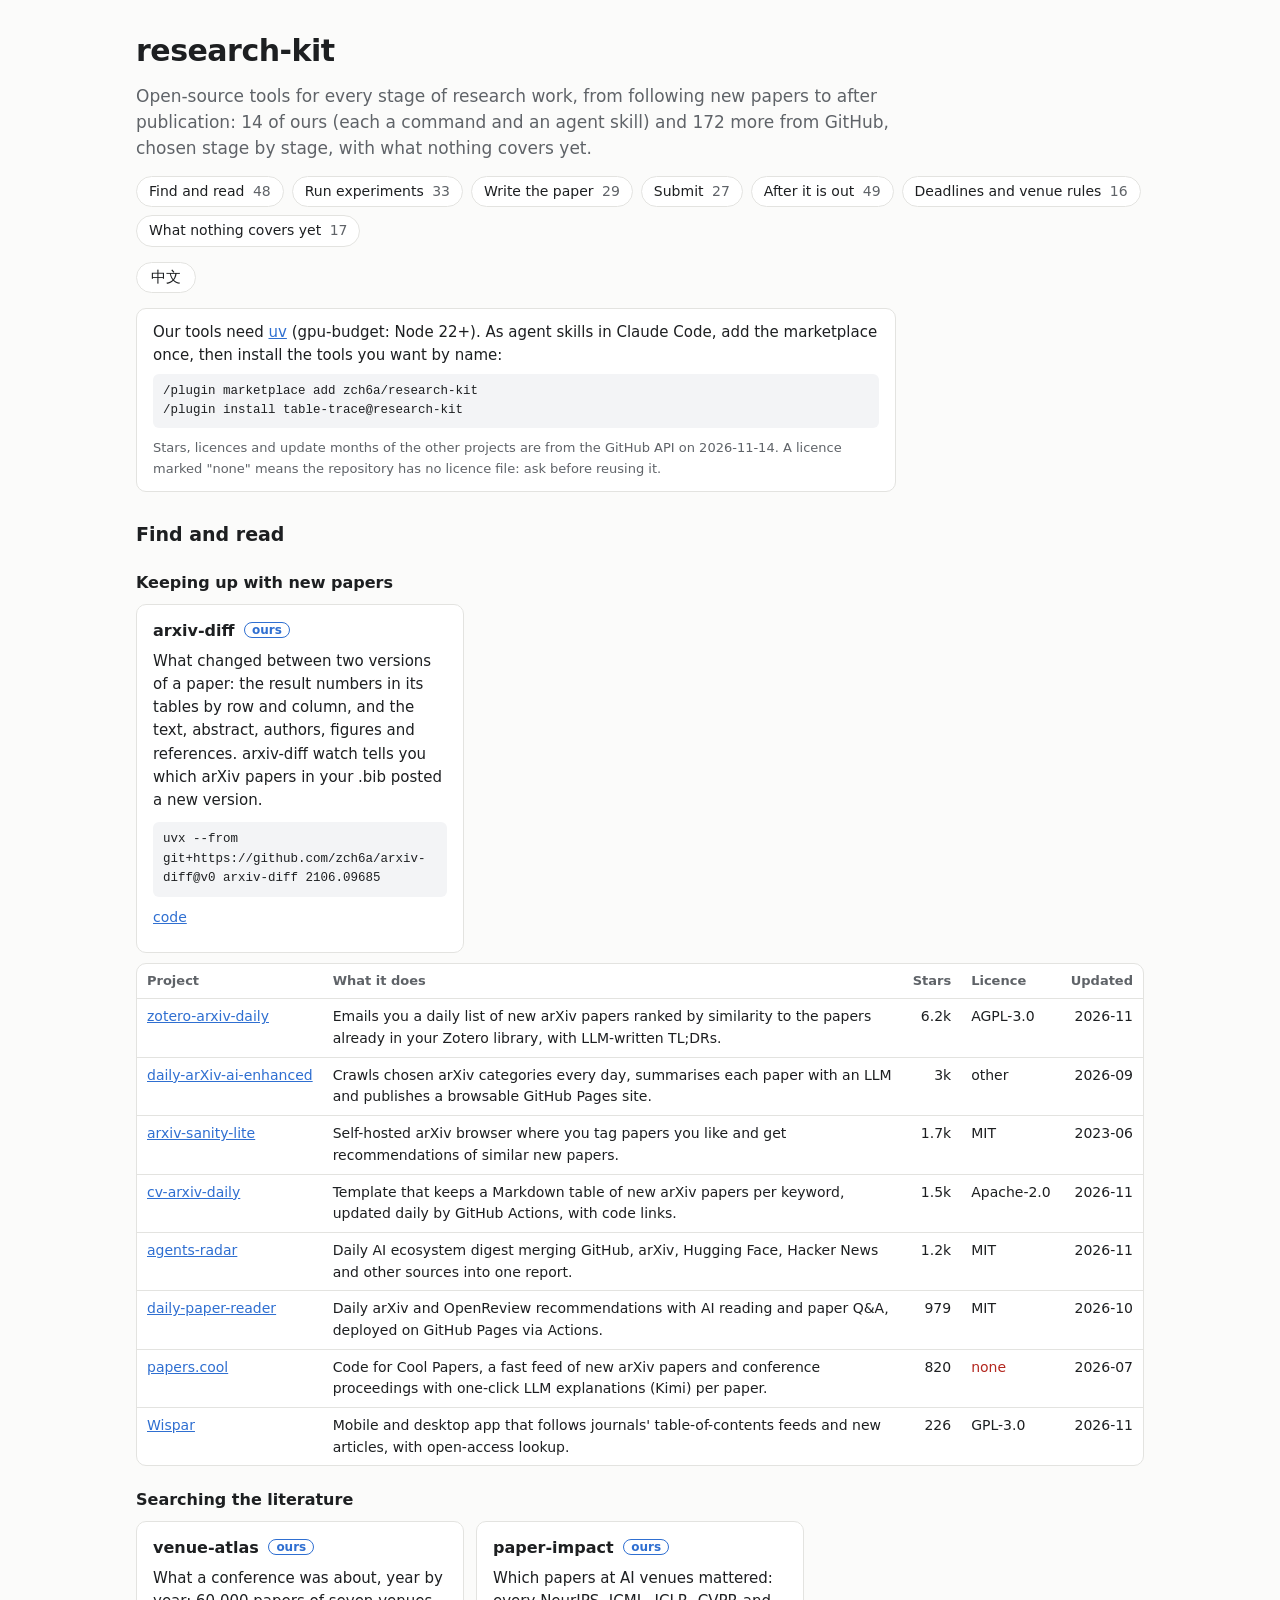
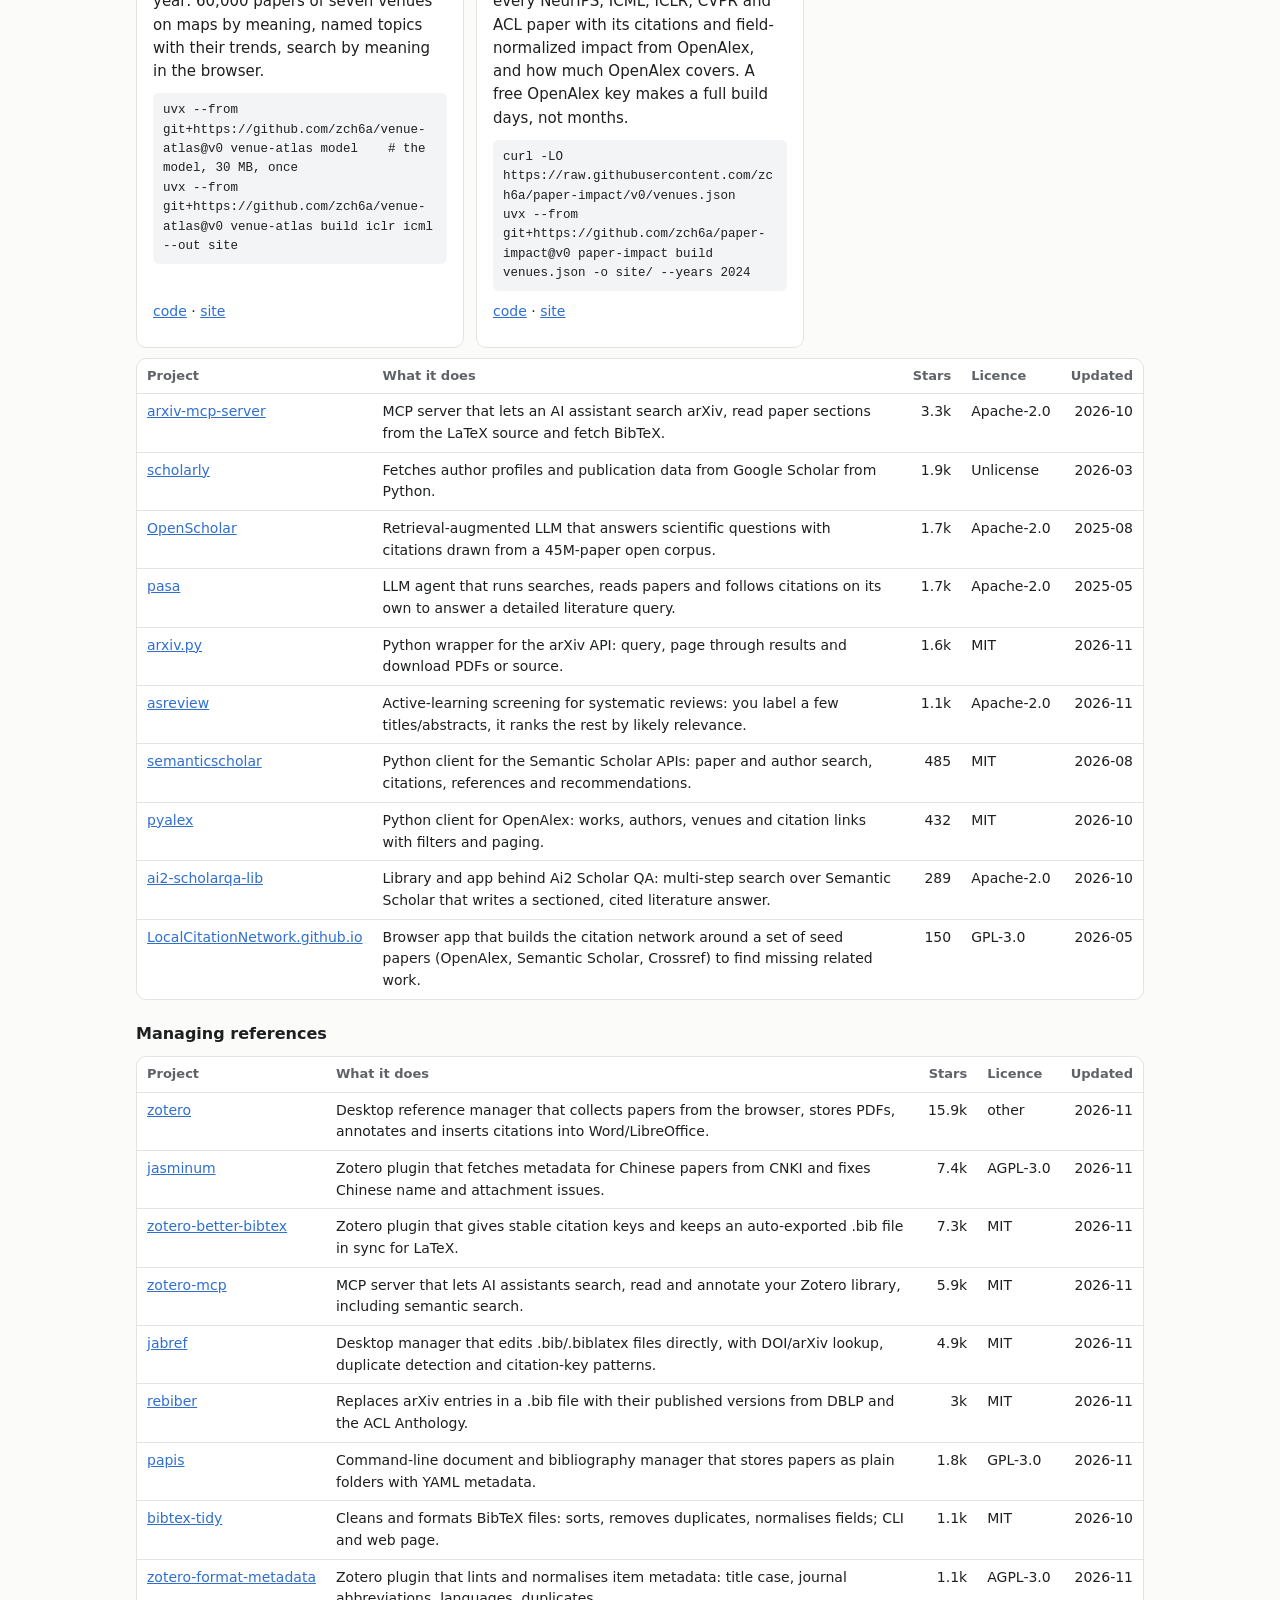
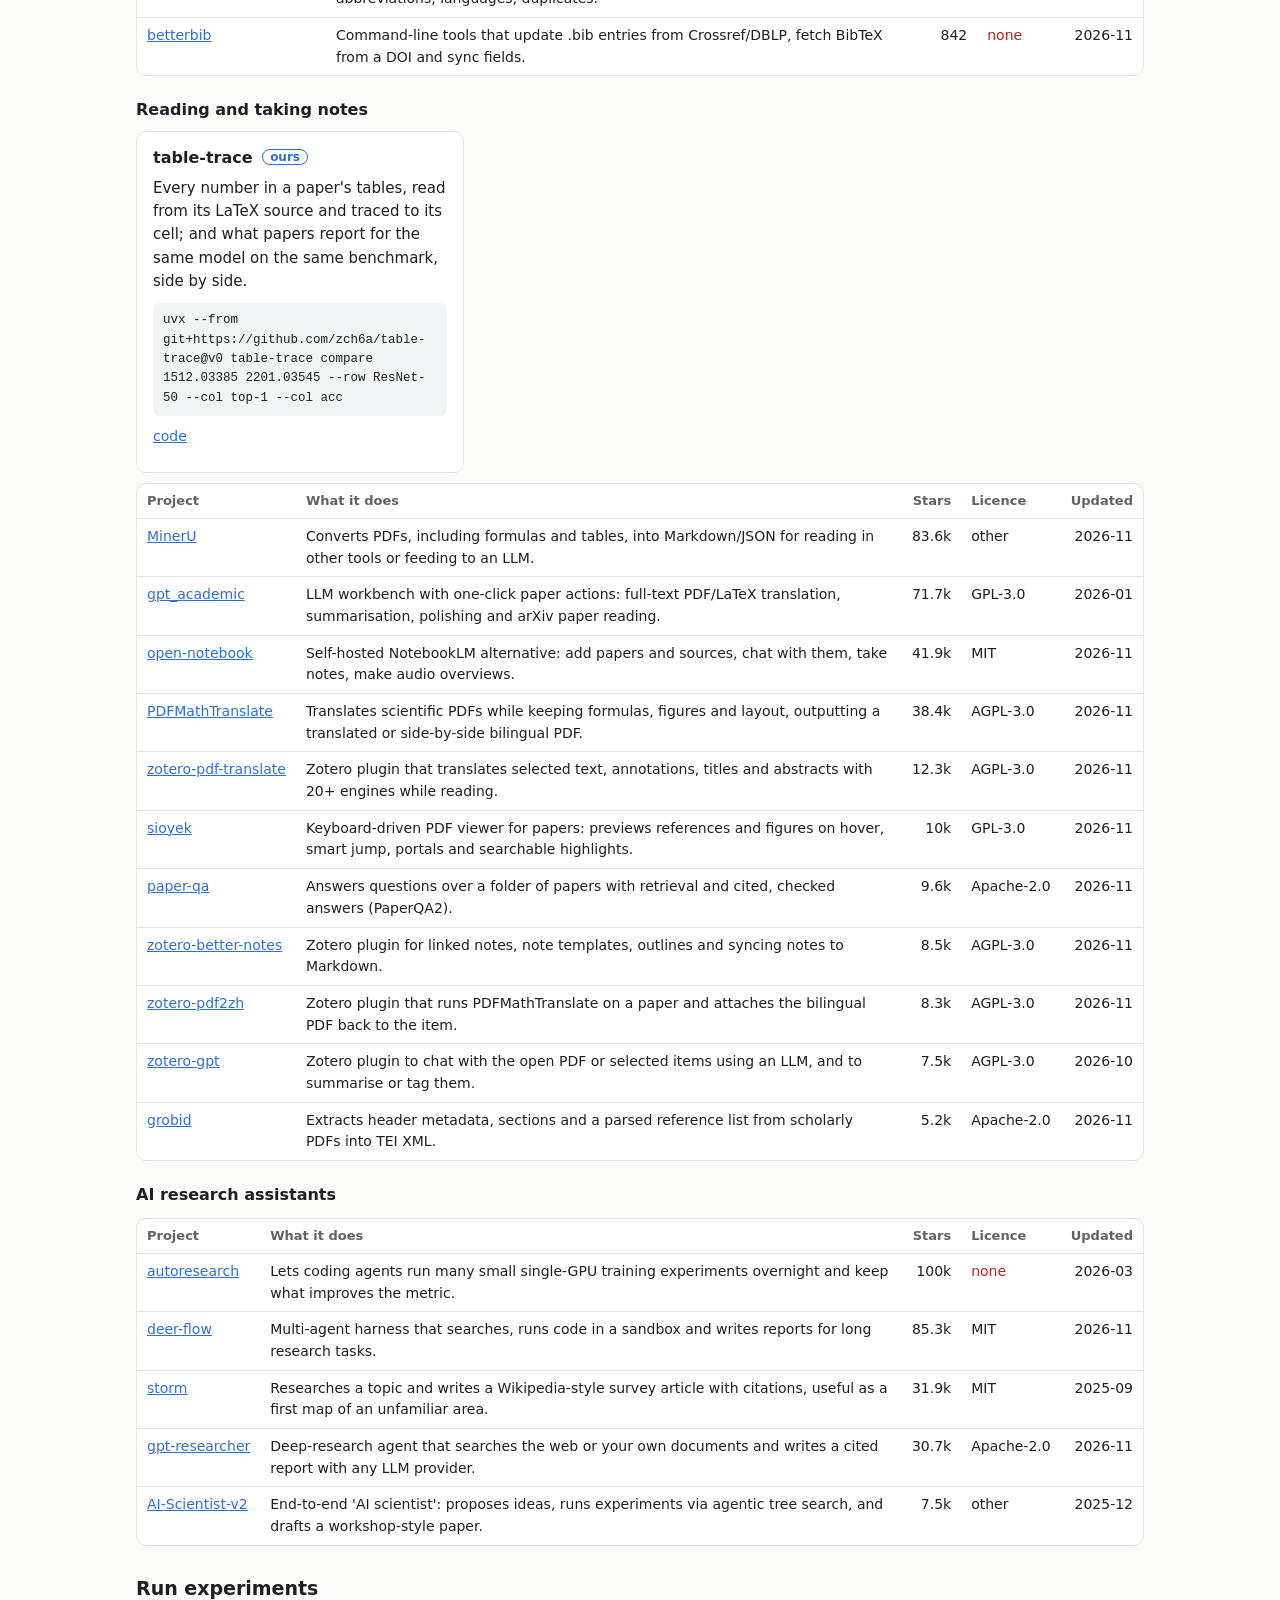
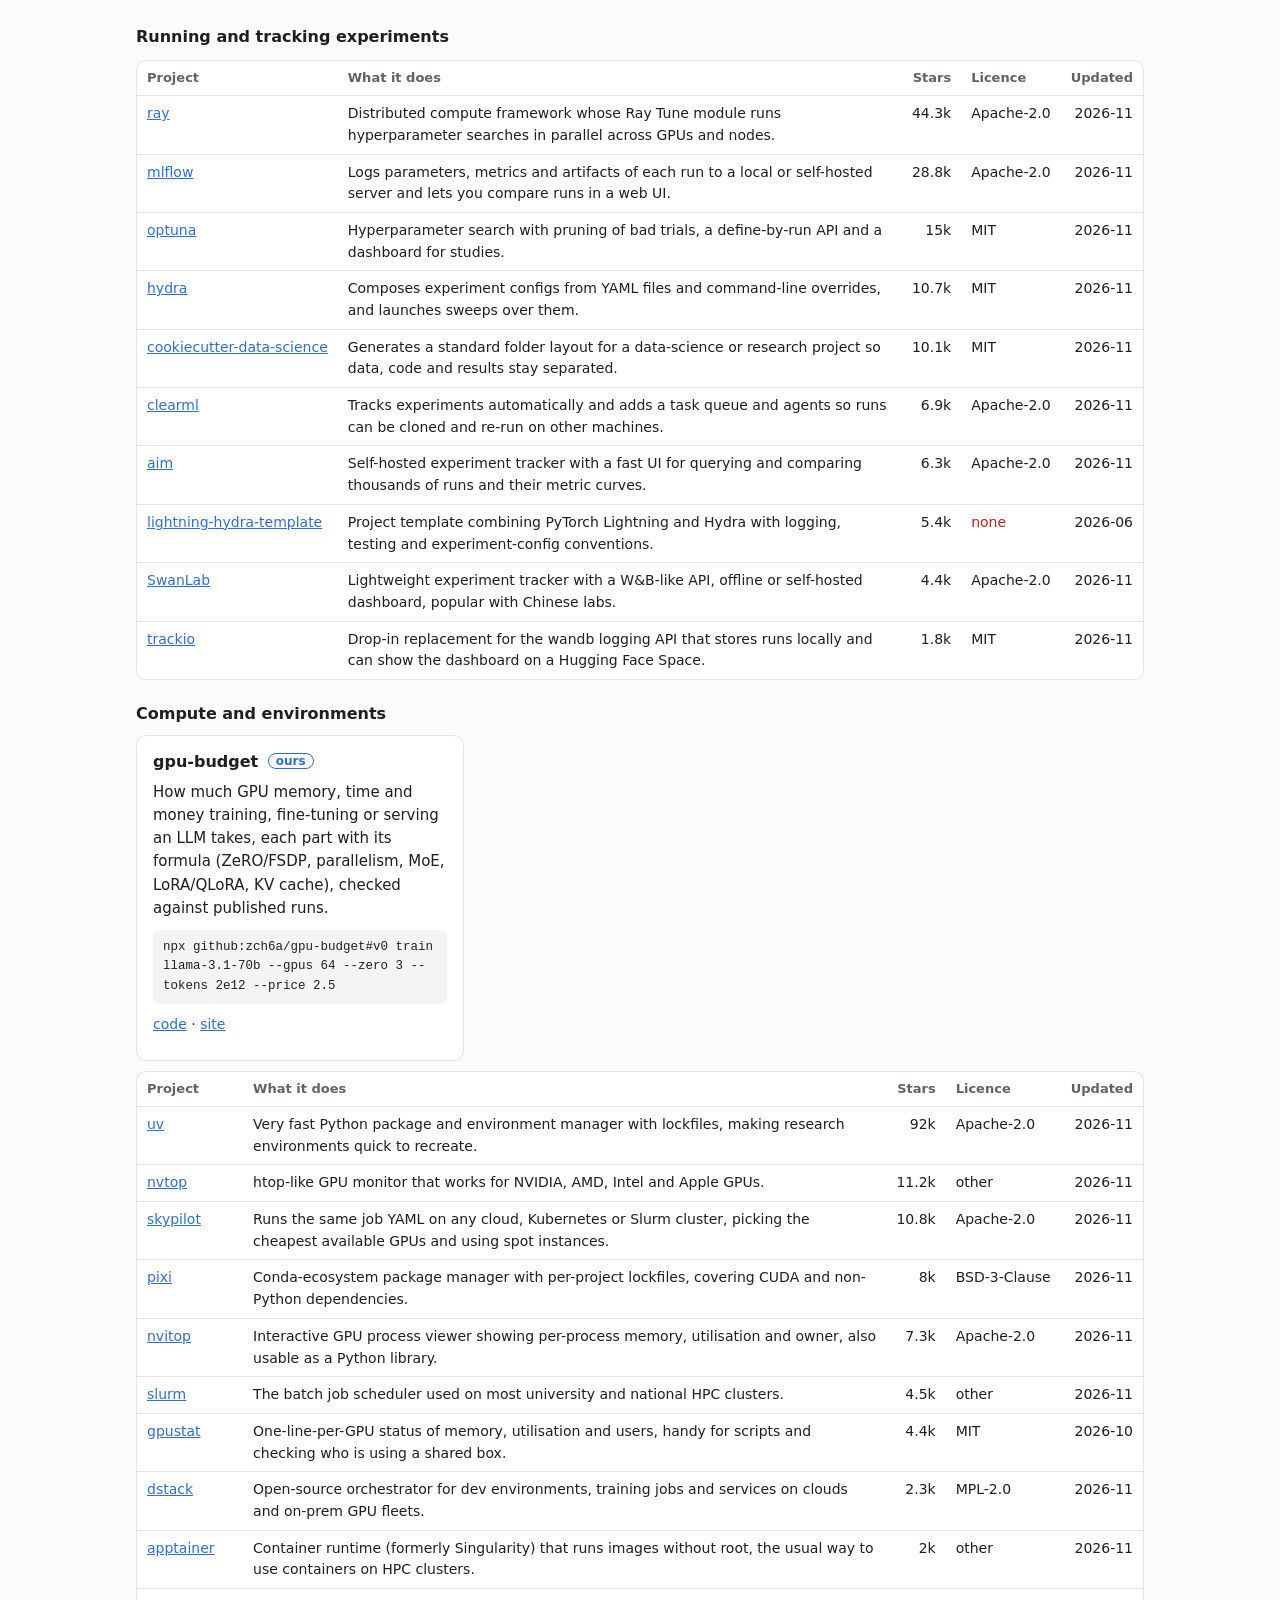
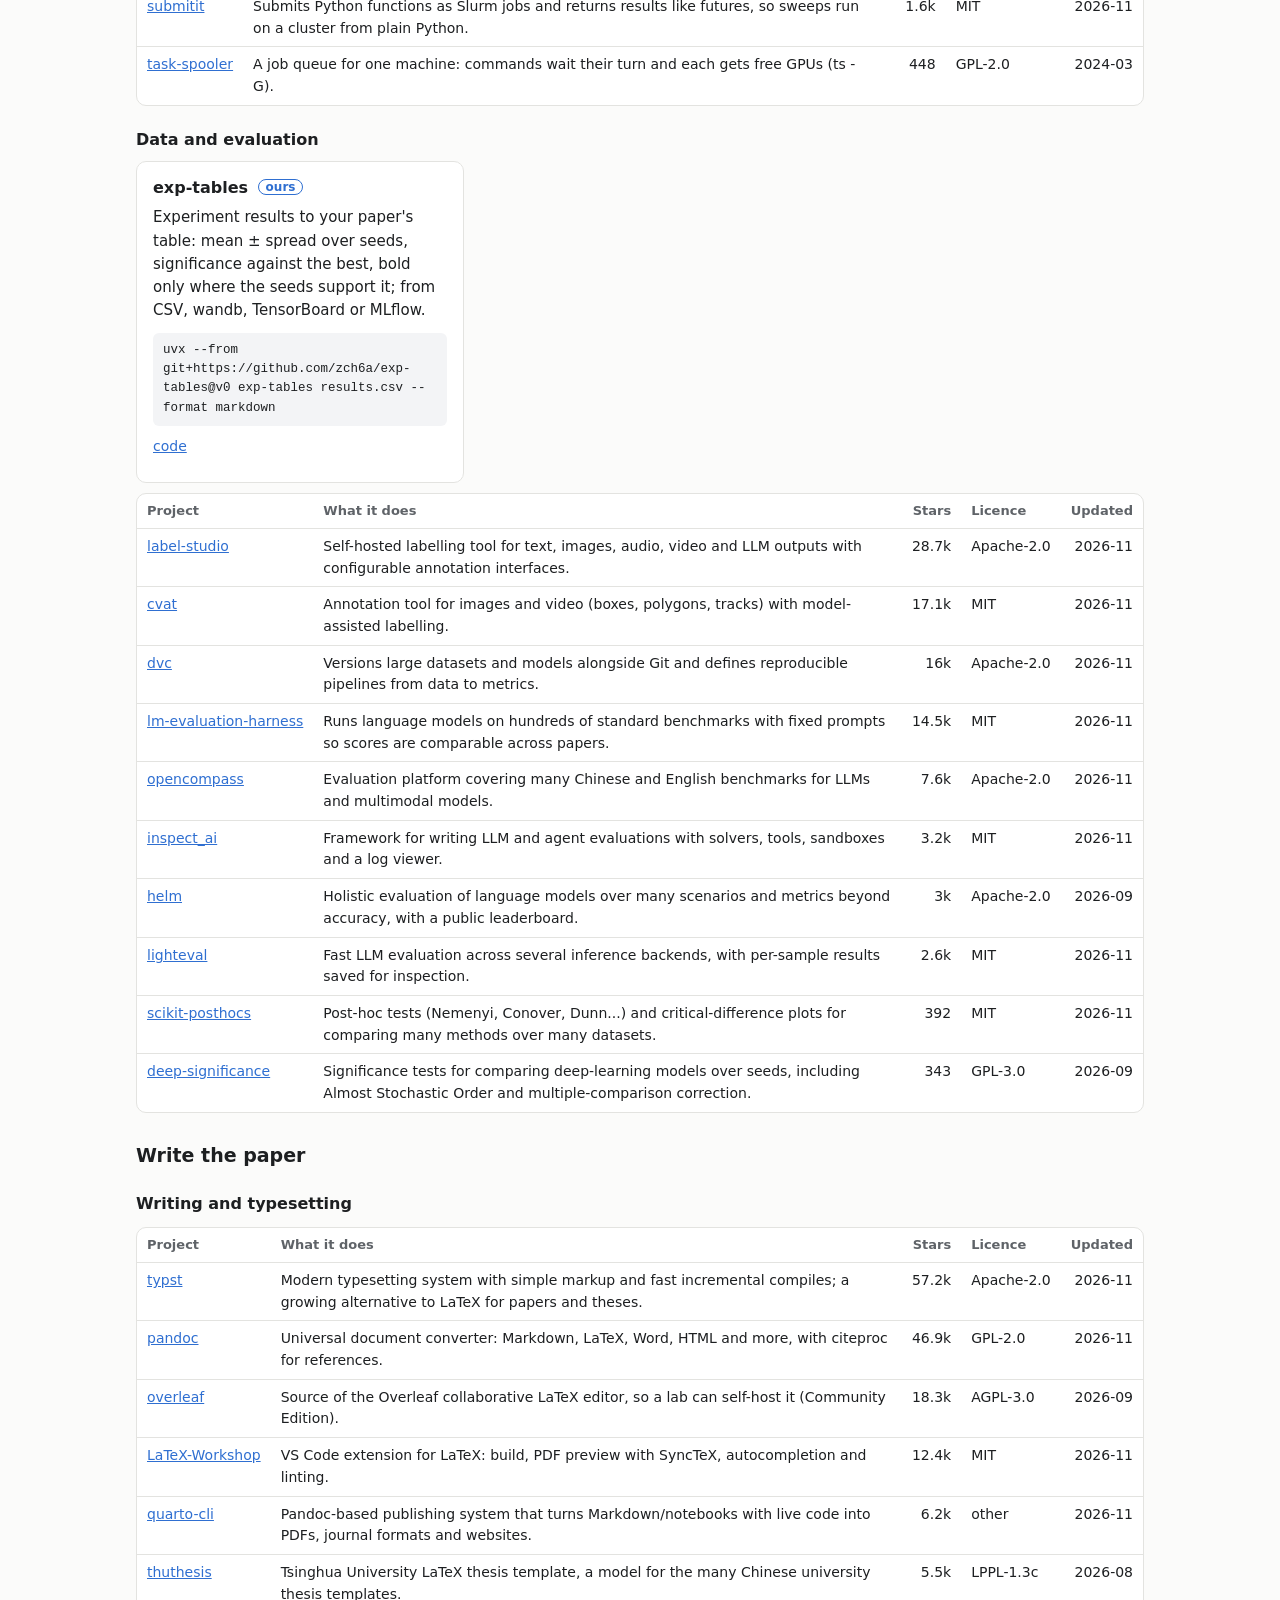
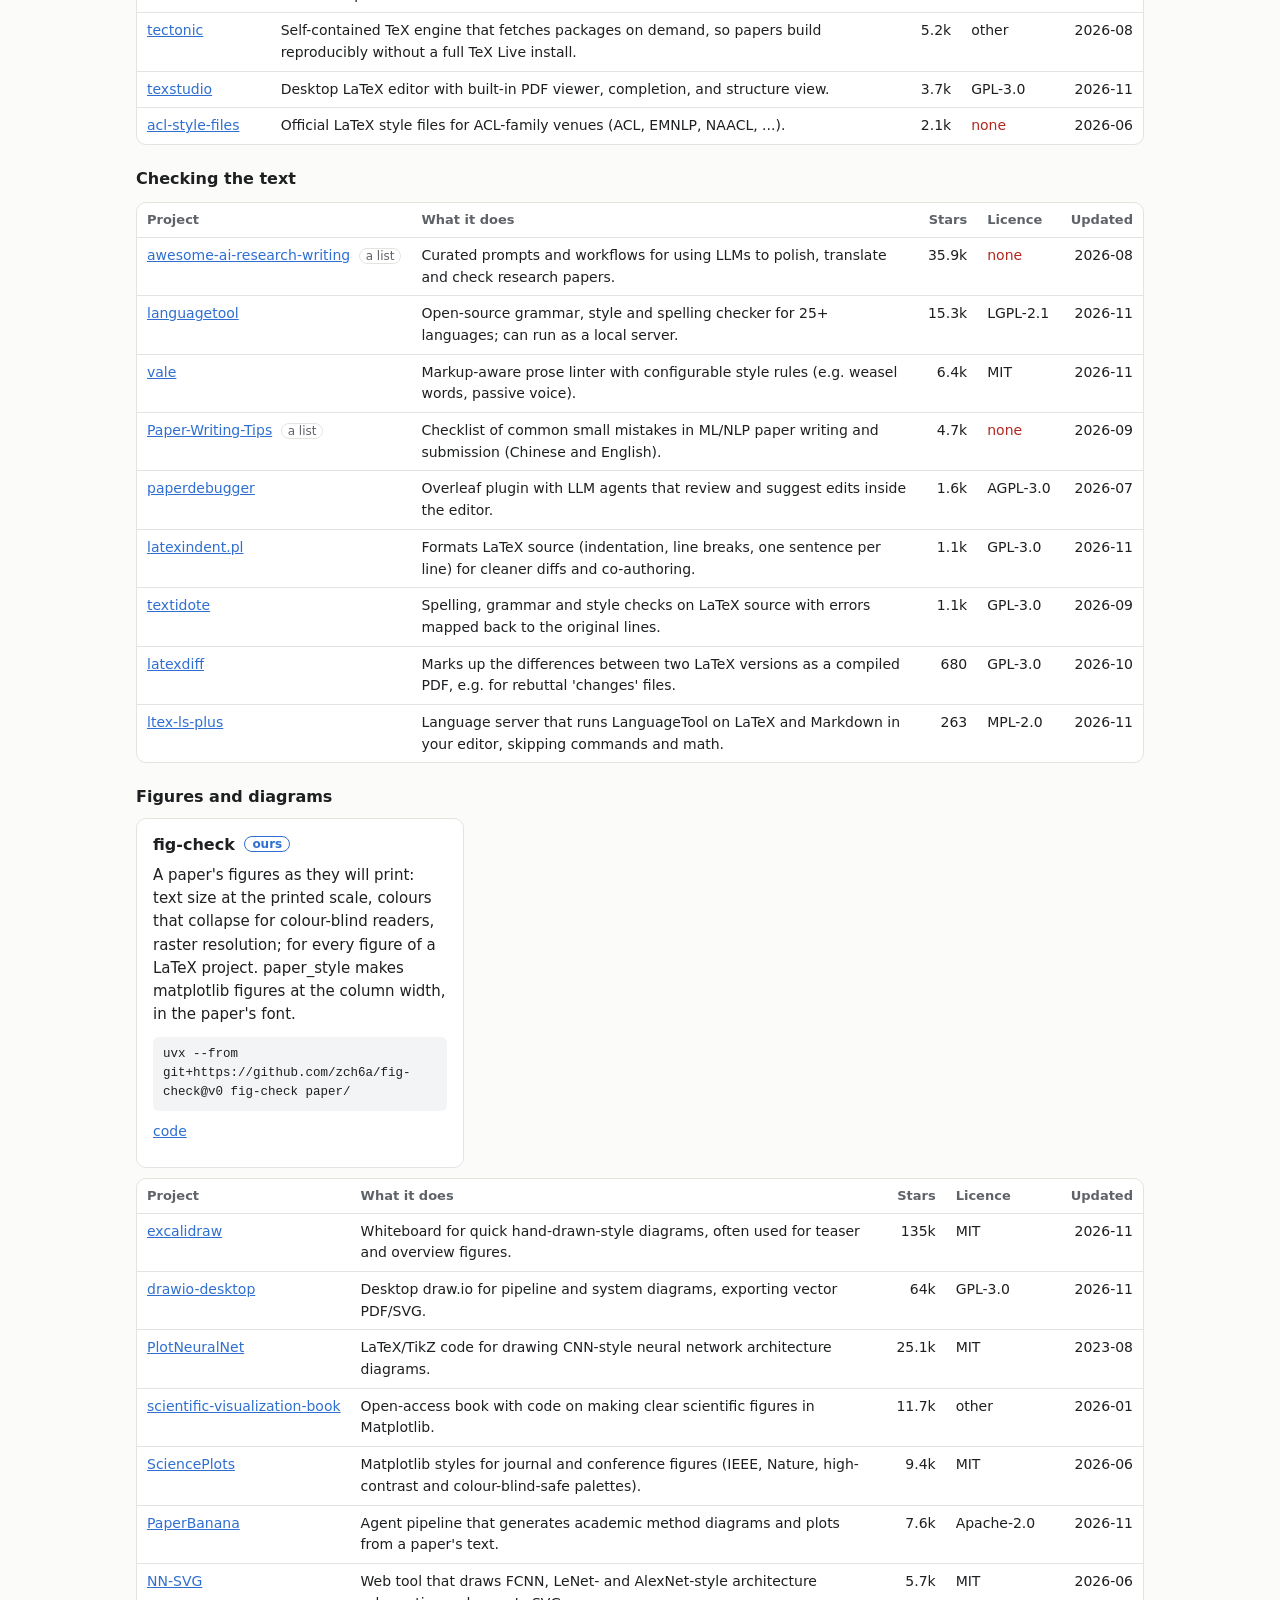
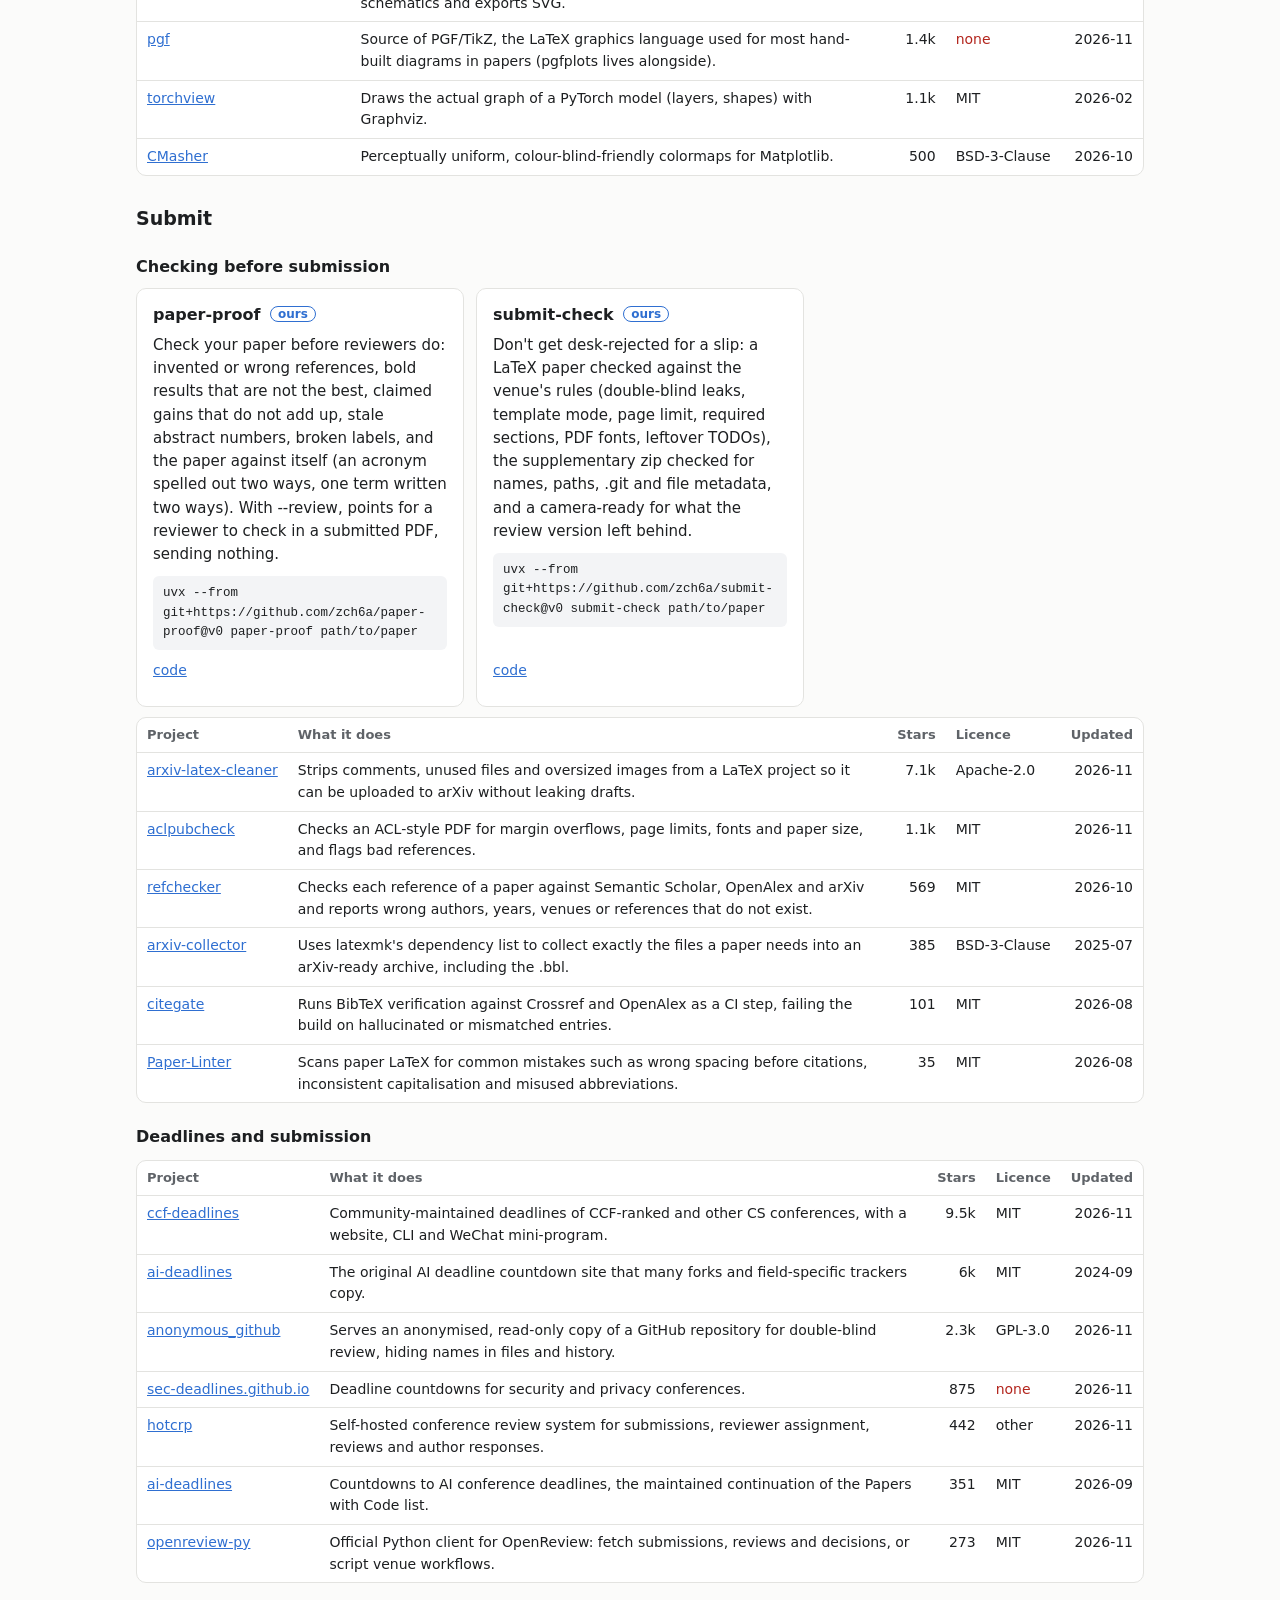
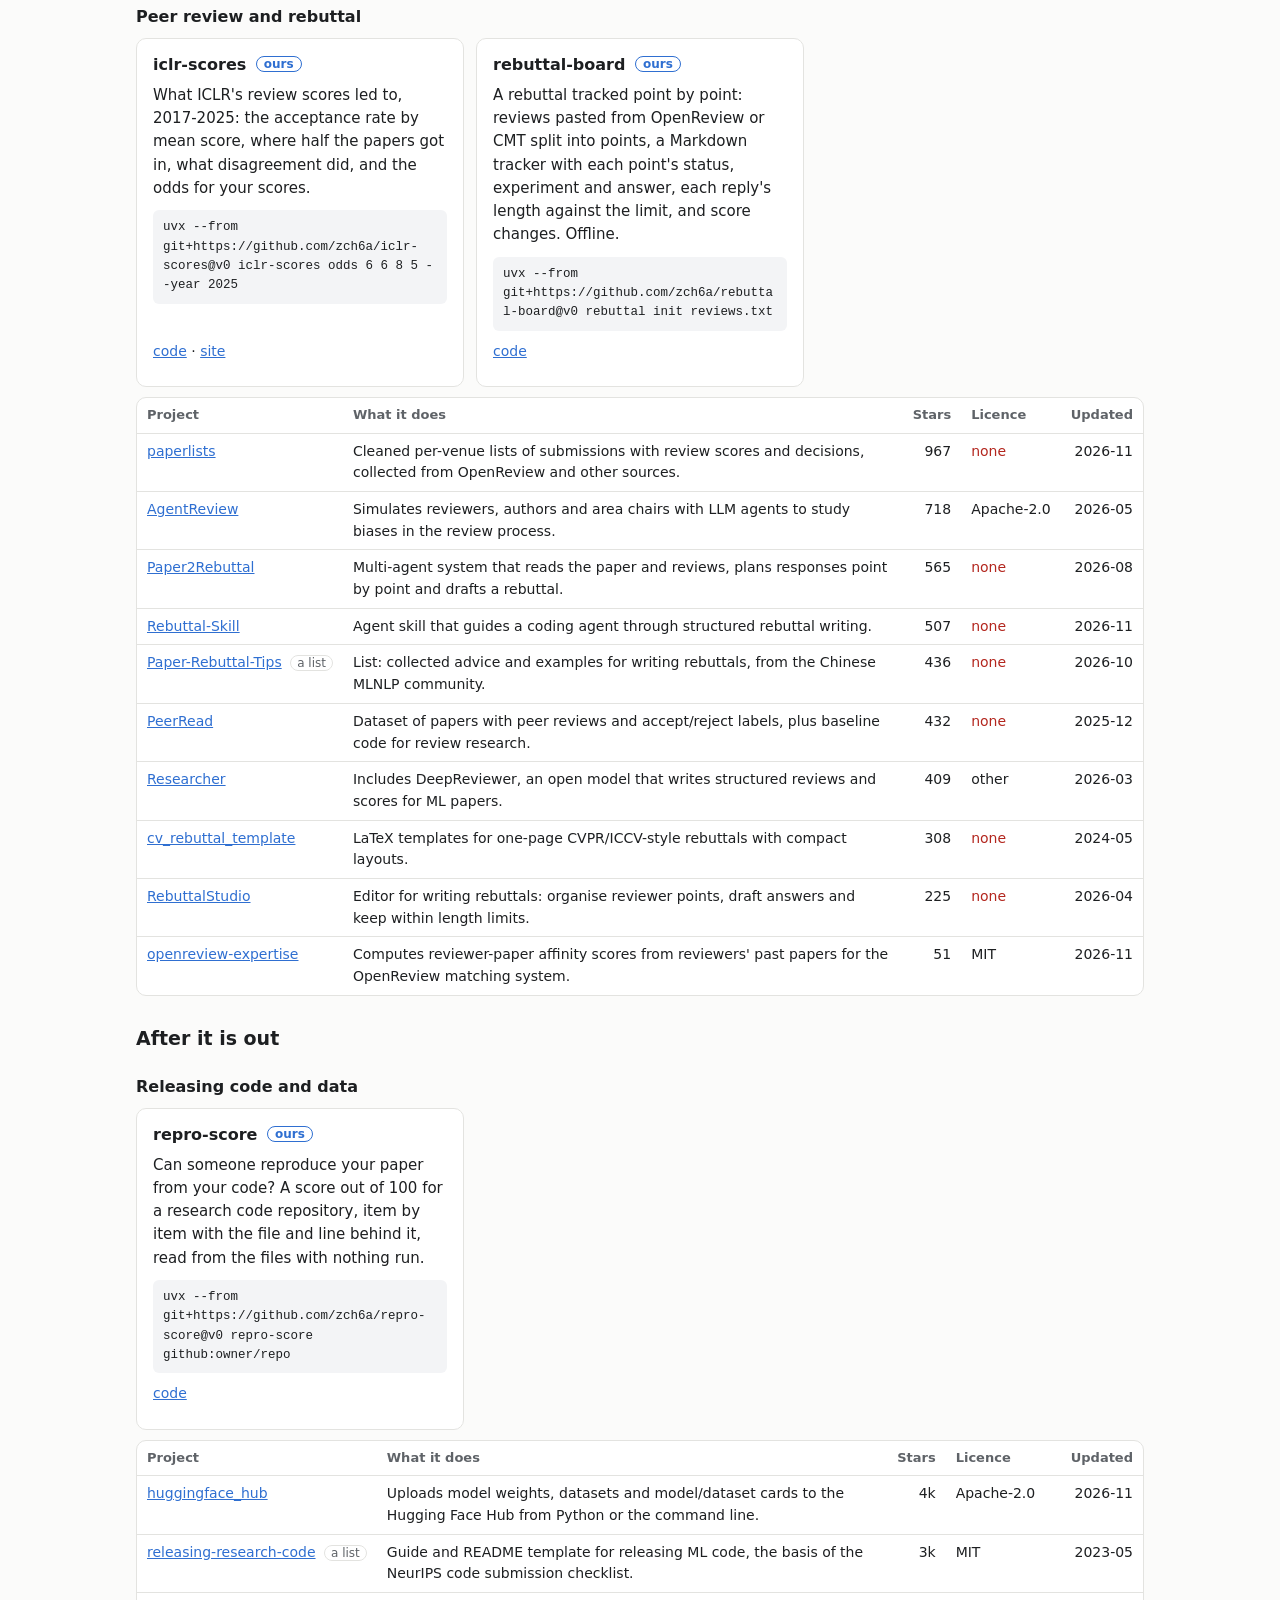
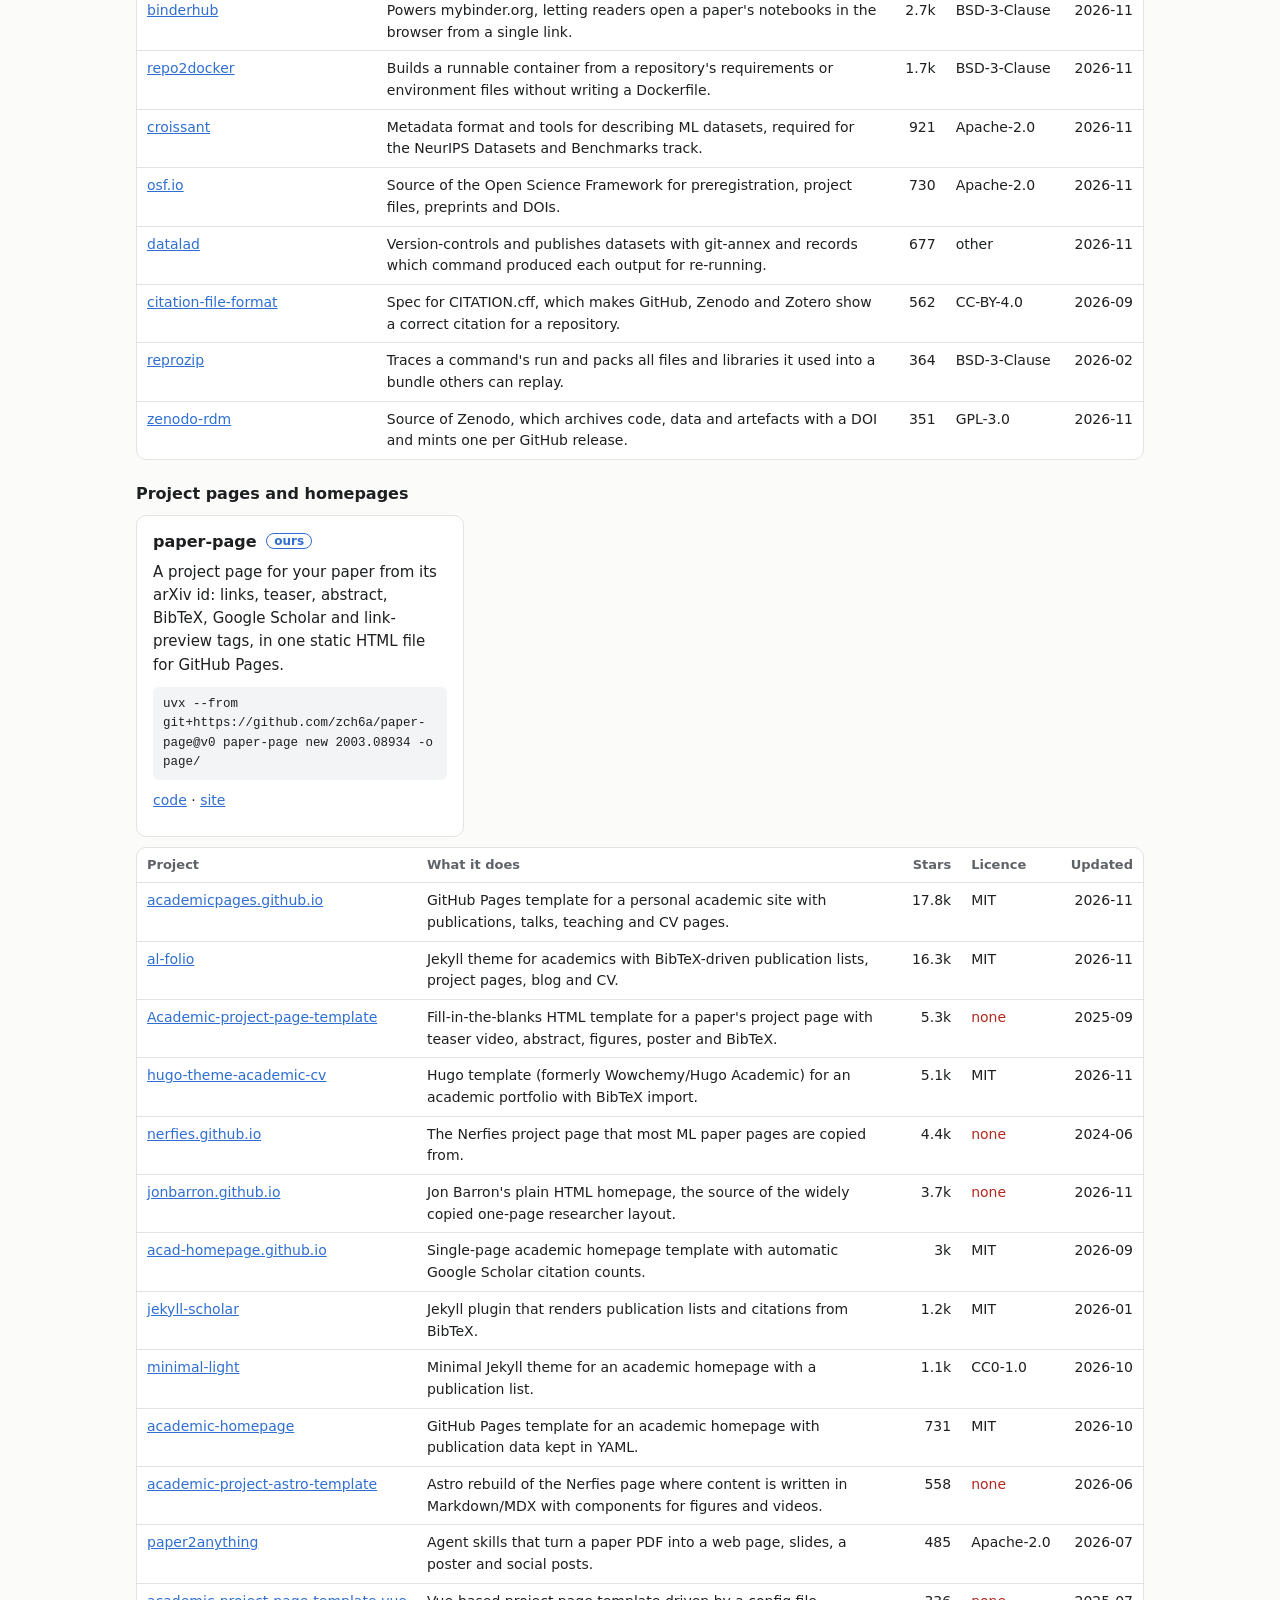
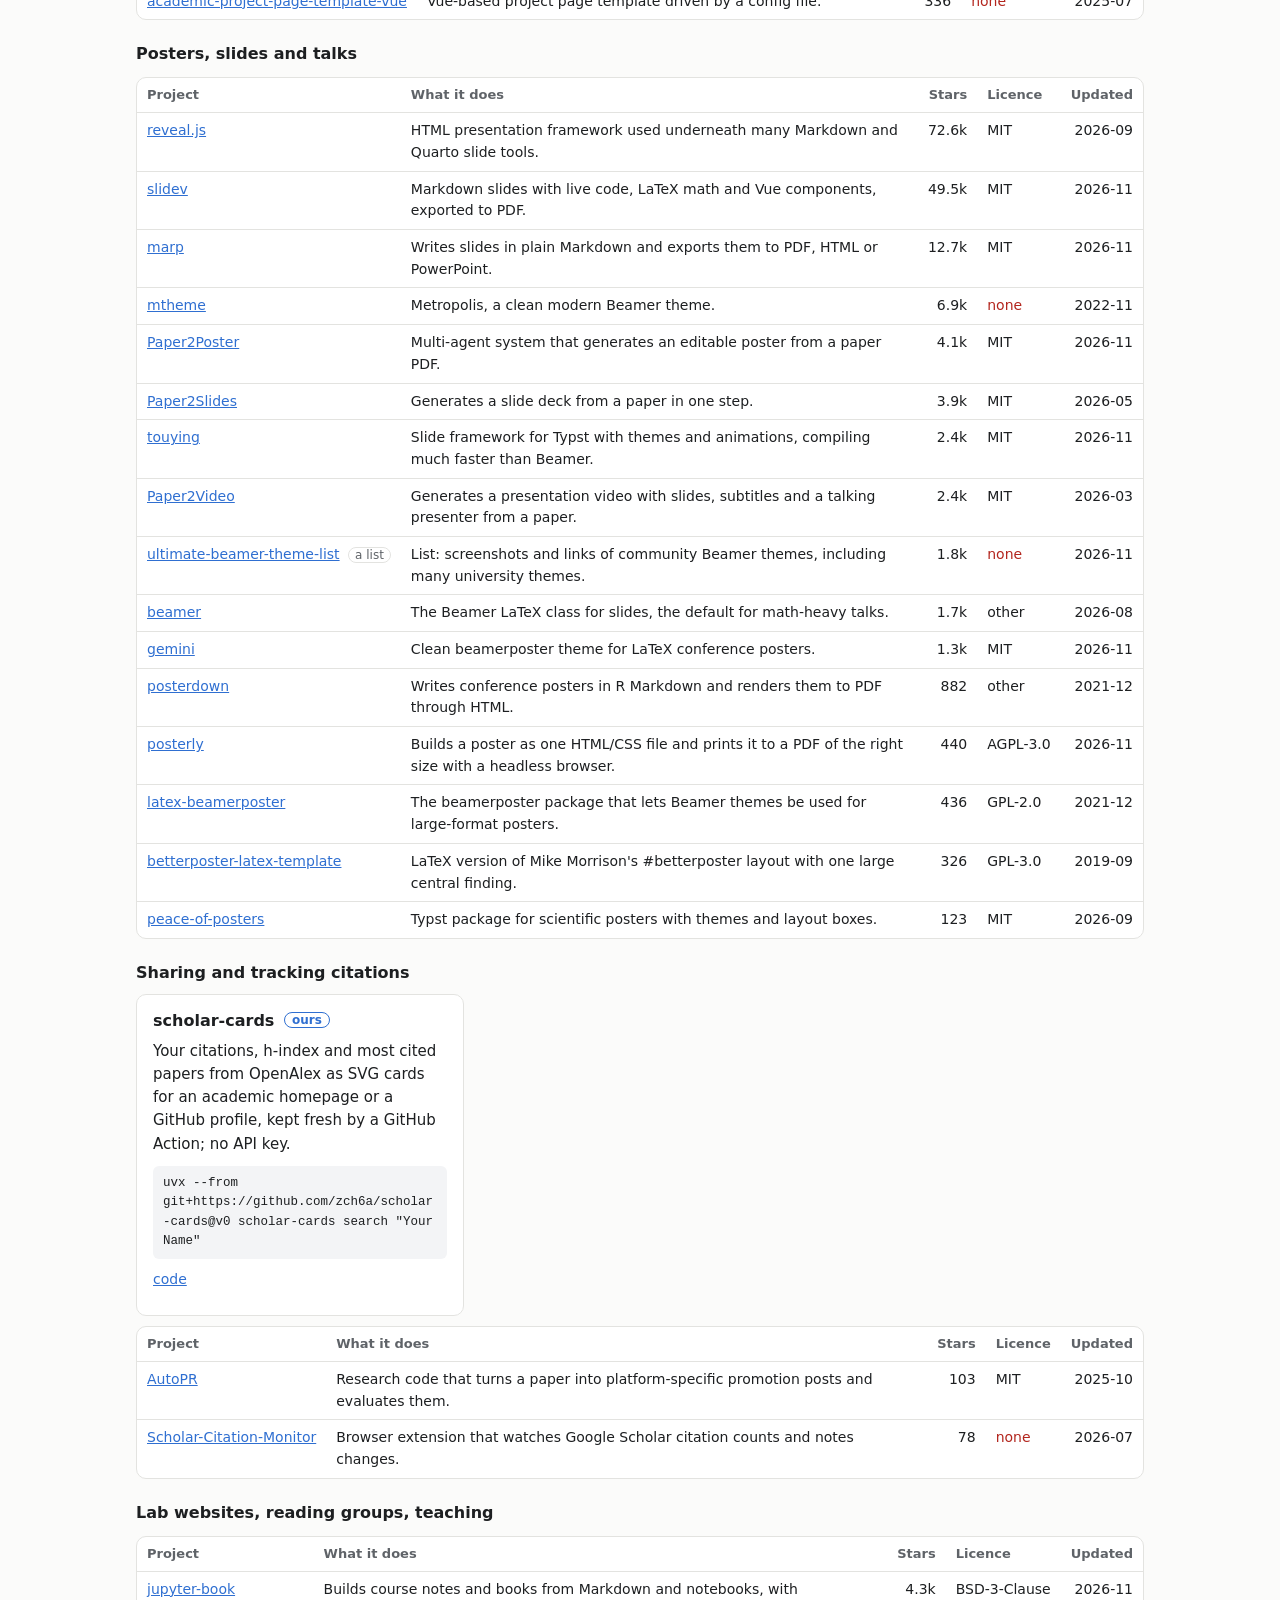
==== site/index.html @ 18c62a5e "Survey: task-spooler added; the GPU-sharing need says what task-spooler and dstack already do" ====
<!doctype html>
<html lang="en">
<head>
<meta charset="utf-8">
<meta name="viewport" content="width=device-width, initial-scale=1">
<meta http-equiv="Content-Security-Policy" content="default-src 'none'; style-src 'self'; script-src 'self'; img-src 'self' data:; base-uri 'none'; form-action 'none'">
<title>research-kit</title>
<meta name="description" content="Open-source tools for every stage of research work: 14 of ours and 172 more from GitHub, stage by stage, and what nothing covers yet.">
<link rel="stylesheet" href="style.css">
</head>
<body>
<header>
  <h1>research-kit</h1>
  <p class="lead" data-lang="en">Open-source tools for every stage of research work, from following new papers to after publication: 14 of ours (each a command and an agent skill) and 172 more from GitHub, chosen stage by stage, with what nothing covers yet.</p>
  <p class="lead" data-lang="zh" lang="zh-CN" hidden>科研每个阶段可用的开源工具，从跟踪新论文到论文发表之后：我们自己的 14 个（每个都是一条命令和一个智能体技能），以及按阶段挑选的 GitHub 上另外 172 个项目，还有目前没有工具覆盖的需求。</p>
  <nav aria-label="Stages" data-lang="en" class="stages"><a href="#en-read">Find and read <span>48<span class="sr"> projects</span></span></a><a href="#en-experiment">Run experiments <span>33<span class="sr"> projects</span></span></a><a href="#en-write">Write the paper <span>29<span class="sr"> projects</span></span></a><a href="#en-submit">Submit <span>27<span class="sr"> projects</span></span></a><a href="#en-after">After it is out <span>49<span class="sr"> projects</span></span></a><a href="#en-deadlines">Deadlines and venue rules <span>16</span></a><a href="#en-gaps">What nothing covers yet <span>17</span></a></nav>
  <nav aria-label="阶段" data-lang="zh" lang="zh-CN" class="stages" hidden><a href="#zh-read">找文献、读论文 <span>48<span class="sr"> 个项目</span></span></a><a href="#zh-experiment">做实验 <span>33<span class="sr"> 个项目</span></span></a><a href="#zh-write">写论文 <span>29<span class="sr"> 个项目</span></span></a><a href="#zh-submit">投稿 <span>27<span class="sr"> 个项目</span></span></a><a href="#zh-after">发表之后 <span>49<span class="sr"> 个项目</span></span></a><a href="#zh-deadlines">截稿日期与会议规则 <span>16</span></a><a href="#zh-gaps">还没有工具覆盖的需求 <span>17</span></a></nav>
  <p><button type="button" id="lang" lang="zh-CN" hidden>中文</button></p>
  <div class="install">
    <p data-lang="en">Our tools need <a href="https://docs.astral.sh/uv/">uv</a> (gpu-budget: Node 22+). As agent skills in Claude Code, add the marketplace once, then install the tools you want by name:</p>
    <p data-lang="zh" lang="zh-CN" hidden>我们的工具需要先装 <a href="https://docs.astral.sh/uv/">uv</a>（gpu-budget 需要 Node 22+）。作为 Claude Code 的技能使用时，先添加一次插件市场，再按名字安装需要的工具：</p>
    <pre><code>/plugin marketplace add zch6a/research-kit
/plugin install table-trace@research-kit</code></pre>
    <p class="note" data-lang="en">Stars, licences and update months of the other projects are from the GitHub API on 2026-11-14. A licence marked "none" means the repository has no licence file: ask before reusing it.</p>
    <p class="note" data-lang="zh" lang="zh-CN" hidden>其他项目的星数、许可证和更新月份取自 GitHub API（2026-11-14）。许可证为“无”表示仓库没有许可证文件，复用前请先询问作者。</p>
  </div>
</header>
<main>
<div data-lang="en"><section id="en-read"><h2>Find and read</h2><h3 id="en-read-follow">Keeping up with new papers</h3><div class="grid"><article><h4>arxiv-diff <span class="ours">ours</span></h4><p>What changed between two versions of a paper: the result numbers in its tables by row and column, and the text, abstract, authors, figures and references. arxiv-diff watch tells you which arXiv papers in your .bib posted a new version.</p><pre><code>uvx --from git+https://github.com/zch6a/arxiv-diff@v0 arxiv-diff 2106.09685</code></pre><p class="links"><a href="https://github.com/zch6a/arxiv-diff">code</a></p></article></div><div class="table"><table><thead><tr><th>Project</th><th>What it does</th><th class="num">Stars</th><th>Licence</th><th class="num">Updated</th></tr></thead><tbody><tr><td><a href="https://github.com/TideDra/zotero-arxiv-daily">zotero-arxiv-daily</a></td><td>Emails you a daily list of new arXiv papers ranked by similarity to the papers already in your Zotero library, with LLM-written TL;DRs.</td><td class="num">6.2k</td><td>AGPL-3.0</td><td class="num">2026-11</td></tr><tr><td><a href="https://github.com/dw-dengwei/daily-arXiv-ai-enhanced">daily-arXiv-ai-enhanced</a></td><td>Crawls chosen arXiv categories every day, summarises each paper with an LLM and publishes a browsable GitHub Pages site.</td><td class="num">3k</td><td>other</td><td class="num">2026-09</td></tr><tr><td><a href="https://github.com/karpathy/arxiv-sanity-lite">arxiv-sanity-lite</a></td><td>Self-hosted arXiv browser where you tag papers you like and get recommendations of similar new papers.</td><td class="num">1.7k</td><td>MIT</td><td class="num">2023-06</td></tr><tr><td><a href="https://github.com/Vincentqyw/cv-arxiv-daily">cv-arxiv-daily</a></td><td>Template that keeps a Markdown table of new arXiv papers per keyword, updated daily by GitHub Actions, with code links.</td><td class="num">1.5k</td><td>Apache-2.0</td><td class="num">2026-11</td></tr><tr><td><a href="https://github.com/duanyytop/agents-radar">agents-radar</a></td><td>Daily AI ecosystem digest merging GitHub, arXiv, Hugging Face, Hacker News and other sources into one report.</td><td class="num">1.2k</td><td>MIT</td><td class="num">2026-11</td></tr><tr><td><a href="https://github.com/ziwenhahaha/daily-paper-reader">daily-paper-reader</a></td><td>Daily arXiv and OpenReview recommendations with AI reading and paper Q&amp;A, deployed on GitHub Pages via Actions.</td><td class="num">979</td><td>MIT</td><td class="num">2026-10</td></tr><tr><td><a href="https://github.com/bojone/papers.cool">papers.cool</a></td><td>Code for Cool Papers, a fast feed of new arXiv papers and conference proceedings with one-click LLM explanations (Kimi) per paper.</td><td class="num">820</td><td><span class="warn">none</span></td><td class="num">2026-07</td></tr><tr><td><a href="https://github.com/Scriptbash/Wispar">Wispar</a></td><td>Mobile and desktop app that follows journals&#x27; table-of-contents feeds and new articles, with open-access lookup.</td><td class="num">226</td><td>GPL-3.0</td><td class="num">2026-11</td></tr></tbody></table></div><h3 id="en-read-search">Searching the literature</h3><div class="grid"><article><h4>venue-atlas <span class="ours">ours</span></h4><p>What a conference was about, year by year: 60,000 papers of seven venues on maps by meaning, named topics with their trends, search by meaning in the browser.</p><pre><code>uvx --from git+https://github.com/zch6a/venue-atlas@v0 venue-atlas model    # the model, 30 MB, once
uvx --from git+https://github.com/zch6a/venue-atlas@v0 venue-atlas build iclr icml --out site</code></pre><p class="links"><a href="https://github.com/zch6a/venue-atlas">code</a> · <a href="https://zch6a.github.io/venue-atlas/">site</a></p></article><article><h4>paper-impact <span class="ours">ours</span></h4><p>Which papers at AI venues mattered: every NeurIPS, ICML, ICLR, CVPR and ACL paper with its citations and field-normalized impact from OpenAlex, and how much OpenAlex covers. A free OpenAlex key makes a full build days, not months.</p><pre><code>curl -LO https://raw.githubusercontent.com/zch6a/paper-impact/v0/venues.json
uvx --from git+https://github.com/zch6a/paper-impact@v0 paper-impact build venues.json -o site/ --years 2024</code></pre><p class="links"><a href="https://github.com/zch6a/paper-impact">code</a> · <a href="https://zch6a.github.io/paper-impact/">site</a></p></article></div><div class="table"><table><thead><tr><th>Project</th><th>What it does</th><th class="num">Stars</th><th>Licence</th><th class="num">Updated</th></tr></thead><tbody><tr><td><a href="https://github.com/blazickjp/arxiv-mcp-server">arxiv-mcp-server</a></td><td>MCP server that lets an AI assistant search arXiv, read paper sections from the LaTeX source and fetch BibTeX.</td><td class="num">3.3k</td><td>Apache-2.0</td><td class="num">2026-10</td></tr><tr><td><a href="https://github.com/scholarly-python-package/scholarly">scholarly</a></td><td>Fetches author profiles and publication data from Google Scholar from Python.</td><td class="num">1.9k</td><td>Unlicense</td><td class="num">2026-03</td></tr><tr><td><a href="https://github.com/AkariAsai/OpenScholar">OpenScholar</a></td><td>Retrieval-augmented LLM that answers scientific questions with citations drawn from a 45M-paper open corpus.</td><td class="num">1.7k</td><td>Apache-2.0</td><td class="num">2025-08</td></tr><tr><td><a href="https://github.com/bytedance/pasa">pasa</a></td><td>LLM agent that runs searches, reads papers and follows citations on its own to answer a detailed literature query.</td><td class="num">1.7k</td><td>Apache-2.0</td><td class="num">2025-05</td></tr><tr><td><a href="https://github.com/lukasschwab/arxiv.py">arxiv.py</a></td><td>Python wrapper for the arXiv API: query, page through results and download PDFs or source.</td><td class="num">1.6k</td><td>MIT</td><td class="num">2026-11</td></tr><tr><td><a href="https://github.com/asreview/asreview">asreview</a></td><td>Active-learning screening for systematic reviews: you label a few titles/abstracts, it ranks the rest by likely relevance.</td><td class="num">1.1k</td><td>Apache-2.0</td><td class="num">2026-11</td></tr><tr><td><a href="https://github.com/danielnsilva/semanticscholar">semanticscholar</a></td><td>Python client for the Semantic Scholar APIs: paper and author search, citations, references and recommendations.</td><td class="num">485</td><td>MIT</td><td class="num">2026-08</td></tr><tr><td><a href="https://github.com/J535D165/pyalex">pyalex</a></td><td>Python client for OpenAlex: works, authors, venues and citation links with filters and paging.</td><td class="num">432</td><td>MIT</td><td class="num">2026-10</td></tr><tr><td><a href="https://github.com/allenai/ai2-scholarqa-lib">ai2-scholarqa-lib</a></td><td>Library and app behind Ai2 Scholar QA: multi-step search over Semantic Scholar that writes a sectioned, cited literature answer.</td><td class="num">289</td><td>Apache-2.0</td><td class="num">2026-10</td></tr><tr><td><a href="https://github.com/LocalCitationNetwork/LocalCitationNetwork.github.io">LocalCitationNetwork.github.io</a></td><td>Browser app that builds the citation network around a set of seed papers (OpenAlex, Semantic Scholar, Crossref) to find missing related work.</td><td class="num">150</td><td>GPL-3.0</td><td class="num">2026-05</td></tr></tbody></table></div><h3 id="en-read-refs">Managing references</h3><div class="table"><table><thead><tr><th>Project</th><th>What it does</th><th class="num">Stars</th><th>Licence</th><th class="num">Updated</th></tr></thead><tbody><tr><td><a href="https://github.com/zotero/zotero">zotero</a></td><td>Desktop reference manager that collects papers from the browser, stores PDFs, annotates and inserts citations into Word/LibreOffice.</td><td class="num">15.9k</td><td>other</td><td class="num">2026-11</td></tr><tr><td><a href="https://github.com/l0o0/jasminum">jasminum</a></td><td>Zotero plugin that fetches metadata for Chinese papers from CNKI and fixes Chinese name and attachment issues.</td><td class="num">7.4k</td><td>AGPL-3.0</td><td class="num">2026-11</td></tr><tr><td><a href="https://github.com/retorquere/zotero-better-bibtex">zotero-better-bibtex</a></td><td>Zotero plugin that gives stable citation keys and keeps an auto-exported .bib file in sync for LaTeX.</td><td class="num">7.3k</td><td>MIT</td><td class="num">2026-11</td></tr><tr><td><a href="https://github.com/54yyyu/zotero-mcp">zotero-mcp</a></td><td>MCP server that lets AI assistants search, read and annotate your Zotero library, including semantic search.</td><td class="num">5.9k</td><td>MIT</td><td class="num">2026-11</td></tr><tr><td><a href="https://github.com/JabRef/jabref">jabref</a></td><td>Desktop manager that edits .bib/.biblatex files directly, with DOI/arXiv lookup, duplicate detection and citation-key patterns.</td><td class="num">4.9k</td><td>MIT</td><td class="num">2026-11</td></tr><tr><td><a href="https://github.com/yuchenlin/rebiber">rebiber</a></td><td>Replaces arXiv entries in a .bib file with their published versions from DBLP and the ACL Anthology.</td><td class="num">3k</td><td>MIT</td><td class="num">2026-11</td></tr><tr><td><a href="https://github.com/papis/papis">papis</a></td><td>Command-line document and bibliography manager that stores papers as plain folders with YAML metadata.</td><td class="num">1.8k</td><td>GPL-3.0</td><td class="num">2026-11</td></tr><tr><td><a href="https://github.com/FlamingTempura/bibtex-tidy">bibtex-tidy</a></td><td>Cleans and formats BibTeX files: sorts, removes duplicates, normalises fields; CLI and web page.</td><td class="num">1.1k</td><td>MIT</td><td class="num">2026-10</td></tr><tr><td><a href="https://github.com/northword/zotero-format-metadata">zotero-format-metadata</a></td><td>Zotero plugin that lints and normalises item metadata: title case, journal abbreviations, languages, duplicates.</td><td class="num">1.1k</td><td>AGPL-3.0</td><td class="num">2026-11</td></tr><tr><td><a href="https://github.com/texworld/betterbib">betterbib</a></td><td>Command-line tools that update .bib entries from Crossref/DBLP, fetch BibTeX from a DOI and sync fields.</td><td class="num">842</td><td><span class="warn">none</span></td><td class="num">2026-11</td></tr></tbody></table></div><h3 id="en-read-reading">Reading and taking notes</h3><div class="grid"><article><h4>table-trace <span class="ours">ours</span></h4><p>Every number in a paper&#x27;s tables, read from its LaTeX source and traced to its cell; and what papers report for the same model on the same benchmark, side by side.</p><pre><code>uvx --from git+https://github.com/zch6a/table-trace@v0 table-trace compare 1512.03385 2201.03545 --row ResNet-50 --col top-1 --col acc</code></pre><p class="links"><a href="https://github.com/zch6a/table-trace">code</a></p></article></div><div class="table"><table><thead><tr><th>Project</th><th>What it does</th><th class="num">Stars</th><th>Licence</th><th class="num">Updated</th></tr></thead><tbody><tr><td><a href="https://github.com/opendatalab/MinerU">MinerU</a></td><td>Converts PDFs, including formulas and tables, into Markdown/JSON for reading in other tools or feeding to an LLM.</td><td class="num">83.6k</td><td>other</td><td class="num">2026-11</td></tr><tr><td><a href="https://github.com/binary-husky/gpt_academic">gpt_academic</a></td><td>LLM workbench with one-click paper actions: full-text PDF/LaTeX translation, summarisation, polishing and arXiv paper reading.</td><td class="num">71.7k</td><td>GPL-3.0</td><td class="num">2026-01</td></tr><tr><td><a href="https://github.com/lfnovo/open-notebook">open-notebook</a></td><td>Self-hosted NotebookLM alternative: add papers and sources, chat with them, take notes, make audio overviews.</td><td class="num">41.9k</td><td>MIT</td><td class="num">2026-11</td></tr><tr><td><a href="https://github.com/PDFMathTranslate/PDFMathTranslate">PDFMathTranslate</a></td><td>Translates scientific PDFs while keeping formulas, figures and layout, outputting a translated or side-by-side bilingual PDF.</td><td class="num">38.4k</td><td>AGPL-3.0</td><td class="num">2026-11</td></tr><tr><td><a href="https://github.com/windingwind/zotero-pdf-translate">zotero-pdf-translate</a></td><td>Zotero plugin that translates selected text, annotations, titles and abstracts with 20+ engines while reading.</td><td class="num">12.3k</td><td>AGPL-3.0</td><td class="num">2026-11</td></tr><tr><td><a href="https://github.com/ahrm/sioyek">sioyek</a></td><td>Keyboard-driven PDF viewer for papers: previews references and figures on hover, smart jump, portals and searchable highlights.</td><td class="num">10k</td><td>GPL-3.0</td><td class="num">2026-11</td></tr><tr><td><a href="https://github.com/Future-House/paper-qa">paper-qa</a></td><td>Answers questions over a folder of papers with retrieval and cited, checked answers (PaperQA2).</td><td class="num">9.6k</td><td>Apache-2.0</td><td class="num">2026-11</td></tr><tr><td><a href="https://github.com/windingwind/zotero-better-notes">zotero-better-notes</a></td><td>Zotero plugin for linked notes, note templates, outlines and syncing notes to Markdown.</td><td class="num">8.5k</td><td>AGPL-3.0</td><td class="num">2026-11</td></tr><tr><td><a href="https://github.com/guaguastandup/zotero-pdf2zh">zotero-pdf2zh</a></td><td>Zotero plugin that runs PDFMathTranslate on a paper and attaches the bilingual PDF back to the item.</td><td class="num">8.3k</td><td>AGPL-3.0</td><td class="num">2026-11</td></tr><tr><td><a href="https://github.com/MuiseDestiny/zotero-gpt">zotero-gpt</a></td><td>Zotero plugin to chat with the open PDF or selected items using an LLM, and to summarise or tag them.</td><td class="num">7.5k</td><td>AGPL-3.0</td><td class="num">2026-10</td></tr><tr><td><a href="https://github.com/grobidOrg/grobid">grobid</a></td><td>Extracts header metadata, sections and a parsed reference list from scholarly PDFs into TEI XML.</td><td class="num">5.2k</td><td>Apache-2.0</td><td class="num">2026-11</td></tr></tbody></table></div><h3 id="en-read-assistants">AI research assistants</h3><div class="table"><table><thead><tr><th>Project</th><th>What it does</th><th class="num">Stars</th><th>Licence</th><th class="num">Updated</th></tr></thead><tbody><tr><td><a href="https://github.com/karpathy/autoresearch">autoresearch</a></td><td>Lets coding agents run many small single-GPU training experiments overnight and keep what improves the metric.</td><td class="num">100k</td><td><span class="warn">none</span></td><td class="num">2026-03</td></tr><tr><td><a href="https://github.com/bytedance/deer-flow">deer-flow</a></td><td>Multi-agent harness that searches, runs code in a sandbox and writes reports for long research tasks.</td><td class="num">85.3k</td><td>MIT</td><td class="num">2026-11</td></tr><tr><td><a href="https://github.com/stanford-oval/storm">storm</a></td><td>Researches a topic and writes a Wikipedia-style survey article with citations, useful as a first map of an unfamiliar area.</td><td class="num">31.9k</td><td>MIT</td><td class="num">2025-09</td></tr><tr><td><a href="https://github.com/assafelovic/gpt-researcher">gpt-researcher</a></td><td>Deep-research agent that searches the web or your own documents and writes a cited report with any LLM provider.</td><td class="num">30.7k</td><td>Apache-2.0</td><td class="num">2026-11</td></tr><tr><td><a href="https://github.com/SakanaAI/AI-Scientist-v2">AI-Scientist-v2</a></td><td>End-to-end &#x27;AI scientist&#x27;: proposes ideas, runs experiments via agentic tree search, and drafts a workshop-style paper.</td><td class="num">7.5k</td><td>other</td><td class="num">2025-12</td></tr></tbody></table></div></section><section id="en-experiment"><h2>Run experiments</h2><h3 id="en-experiment-tracking">Running and tracking experiments</h3><div class="table"><table><thead><tr><th>Project</th><th>What it does</th><th class="num">Stars</th><th>Licence</th><th class="num">Updated</th></tr></thead><tbody><tr><td><a href="https://github.com/ray-project/ray">ray</a></td><td>Distributed compute framework whose Ray Tune module runs hyperparameter searches in parallel across GPUs and nodes.</td><td class="num">44.3k</td><td>Apache-2.0</td><td class="num">2026-11</td></tr><tr><td><a href="https://github.com/mlflow/mlflow">mlflow</a></td><td>Logs parameters, metrics and artifacts of each run to a local or self-hosted server and lets you compare runs in a web UI.</td><td class="num">28.8k</td><td>Apache-2.0</td><td class="num">2026-11</td></tr><tr><td><a href="https://github.com/optuna/optuna">optuna</a></td><td>Hyperparameter search with pruning of bad trials, a define-by-run API and a dashboard for studies.</td><td class="num">15k</td><td>MIT</td><td class="num">2026-11</td></tr><tr><td><a href="https://github.com/hydra-ecosystem/hydra">hydra</a></td><td>Composes experiment configs from YAML files and command-line overrides, and launches sweeps over them.</td><td class="num">10.7k</td><td>MIT</td><td class="num">2026-11</td></tr><tr><td><a href="https://github.com/drivendataorg/cookiecutter-data-science">cookiecutter-data-science</a></td><td>Generates a standard folder layout for a data-science or research project so data, code and results stay separated.</td><td class="num">10.1k</td><td>MIT</td><td class="num">2026-11</td></tr><tr><td><a href="https://github.com/clearml/clearml">clearml</a></td><td>Tracks experiments automatically and adds a task queue and agents so runs can be cloned and re-run on other machines.</td><td class="num">6.9k</td><td>Apache-2.0</td><td class="num">2026-11</td></tr><tr><td><a href="https://github.com/aimhubio/aim">aim</a></td><td>Self-hosted experiment tracker with a fast UI for querying and comparing thousands of runs and their metric curves.</td><td class="num">6.3k</td><td>Apache-2.0</td><td class="num">2026-11</td></tr><tr><td><a href="https://github.com/ashleve/lightning-hydra-template">lightning-hydra-template</a></td><td>Project template combining PyTorch Lightning and Hydra with logging, testing and experiment-config conventions.</td><td class="num">5.4k</td><td><span class="warn">none</span></td><td class="num">2026-06</td></tr><tr><td><a href="https://github.com/SwanHubX/SwanLab">SwanLab</a></td><td>Lightweight experiment tracker with a W&amp;B-like API, offline or self-hosted dashboard, popular with Chinese labs.</td><td class="num">4.4k</td><td>Apache-2.0</td><td class="num">2026-11</td></tr><tr><td><a href="https://github.com/gradio-app/trackio">trackio</a></td><td>Drop-in replacement for the wandb logging API that stores runs locally and can show the dashboard on a Hugging Face Space.</td><td class="num">1.8k</td><td>MIT</td><td class="num">2026-11</td></tr></tbody></table></div><h3 id="en-experiment-compute">Compute and environments</h3><div class="grid"><article><h4>gpu-budget <span class="ours">ours</span></h4><p>How much GPU memory, time and money training, fine-tuning or serving an LLM takes, each part with its formula (ZeRO/FSDP, parallelism, MoE, LoRA/QLoRA, KV cache), checked against published runs.</p><pre><code>npx github:zch6a/gpu-budget#v0 train llama-3.1-70b --gpus 64 --zero 3 --tokens 2e12 --price 2.5</code></pre><p class="links"><a href="https://github.com/zch6a/gpu-budget">code</a> · <a href="https://zch6a.github.io/gpu-budget/">site</a></p></article></div><div class="table"><table><thead><tr><th>Project</th><th>What it does</th><th class="num">Stars</th><th>Licence</th><th class="num">Updated</th></tr></thead><tbody><tr><td><a href="https://github.com/astral-sh/uv">uv</a></td><td>Very fast Python package and environment manager with lockfiles, making research environments quick to recreate.</td><td class="num">92k</td><td>Apache-2.0</td><td class="num">2026-11</td></tr><tr><td><a href="https://github.com/Syllo/nvtop">nvtop</a></td><td>htop-like GPU monitor that works for NVIDIA, AMD, Intel and Apple GPUs.</td><td class="num">11.2k</td><td>other</td><td class="num">2026-11</td></tr><tr><td><a href="https://github.com/skypilot-org/skypilot">skypilot</a></td><td>Runs the same job YAML on any cloud, Kubernetes or Slurm cluster, picking the cheapest available GPUs and using spot instances.</td><td class="num">10.8k</td><td>Apache-2.0</td><td class="num">2026-11</td></tr><tr><td><a href="https://github.com/prefix-dev/pixi">pixi</a></td><td>Conda-ecosystem package manager with per-project lockfiles, covering CUDA and non-Python dependencies.</td><td class="num">8k</td><td>BSD-3-Clause</td><td class="num">2026-11</td></tr><tr><td><a href="https://github.com/XuehaiPan/nvitop">nvitop</a></td><td>Interactive GPU process viewer showing per-process memory, utilisation and owner, also usable as a Python library.</td><td class="num">7.3k</td><td>Apache-2.0</td><td class="num">2026-11</td></tr><tr><td><a href="https://github.com/SchedMD/slurm">slurm</a></td><td>The batch job scheduler used on most university and national HPC clusters.</td><td class="num">4.5k</td><td>other</td><td class="num">2026-11</td></tr><tr><td><a href="https://github.com/wookayin/gpustat">gpustat</a></td><td>One-line-per-GPU status of memory, utilisation and users, handy for scripts and checking who is using a shared box.</td><td class="num">4.4k</td><td>MIT</td><td class="num">2026-10</td></tr><tr><td><a href="https://github.com/dstackai/dstack">dstack</a></td><td>Open-source orchestrator for dev environments, training jobs and services on clouds and on-prem GPU fleets.</td><td class="num">2.3k</td><td>MPL-2.0</td><td class="num">2026-11</td></tr><tr><td><a href="https://github.com/apptainer/apptainer">apptainer</a></td><td>Container runtime (formerly Singularity) that runs images without root, the usual way to use containers on HPC clusters.</td><td class="num">2k</td><td>other</td><td class="num">2026-11</td></tr><tr><td><a href="https://github.com/facebookincubator/submitit">submitit</a></td><td>Submits Python functions as Slurm jobs and returns results like futures, so sweeps run on a cluster from plain Python.</td><td class="num">1.6k</td><td>MIT</td><td class="num">2026-11</td></tr><tr><td><a href="https://github.com/justanhduc/task-spooler">task-spooler</a></td><td>A job queue for one machine: commands wait their turn and each gets free GPUs (ts -G).</td><td class="num">448</td><td>GPL-2.0</td><td class="num">2024-03</td></tr></tbody></table></div><h3 id="en-experiment-evaluation">Data and evaluation</h3><div class="grid"><article><h4>exp-tables <span class="ours">ours</span></h4><p>Experiment results to your paper&#x27;s table: mean ± spread over seeds, significance against the best, bold only where the seeds support it; from CSV, wandb, TensorBoard or MLflow.</p><pre><code>uvx --from git+https://github.com/zch6a/exp-tables@v0 exp-tables results.csv --format markdown</code></pre><p class="links"><a href="https://github.com/zch6a/exp-tables">code</a></p></article></div><div class="table"><table><thead><tr><th>Project</th><th>What it does</th><th class="num">Stars</th><th>Licence</th><th class="num">Updated</th></tr></thead><tbody><tr><td><a href="https://github.com/HumanSignal/label-studio">label-studio</a></td><td>Self-hosted labelling tool for text, images, audio, video and LLM outputs with configurable annotation interfaces.</td><td class="num">28.7k</td><td>Apache-2.0</td><td class="num">2026-11</td></tr><tr><td><a href="https://github.com/cvat-ai/cvat">cvat</a></td><td>Annotation tool for images and video (boxes, polygons, tracks) with model-assisted labelling.</td><td class="num">17.1k</td><td>MIT</td><td class="num">2026-11</td></tr><tr><td><a href="https://github.com/treeverse/dvc">dvc</a></td><td>Versions large datasets and models alongside Git and defines reproducible pipelines from data to metrics.</td><td class="num">16k</td><td>Apache-2.0</td><td class="num">2026-11</td></tr><tr><td><a href="https://github.com/EleutherAI/lm-evaluation-harness">lm-evaluation-harness</a></td><td>Runs language models on hundreds of standard benchmarks with fixed prompts so scores are comparable across papers.</td><td class="num">14.5k</td><td>MIT</td><td class="num">2026-11</td></tr><tr><td><a href="https://github.com/open-compass/opencompass">opencompass</a></td><td>Evaluation platform covering many Chinese and English benchmarks for LLMs and multimodal models.</td><td class="num">7.6k</td><td>Apache-2.0</td><td class="num">2026-11</td></tr><tr><td><a href="https://github.com/UKGovernmentBEIS/inspect_ai">inspect_ai</a></td><td>Framework for writing LLM and agent evaluations with solvers, tools, sandboxes and a log viewer.</td><td class="num">3.2k</td><td>MIT</td><td class="num">2026-11</td></tr><tr><td><a href="https://github.com/stanford-crfm/helm">helm</a></td><td>Holistic evaluation of language models over many scenarios and metrics beyond accuracy, with a public leaderboard.</td><td class="num">3k</td><td>Apache-2.0</td><td class="num">2026-09</td></tr><tr><td><a href="https://github.com/huggingface/lighteval">lighteval</a></td><td>Fast LLM evaluation across several inference backends, with per-sample results saved for inspection.</td><td class="num">2.6k</td><td>MIT</td><td class="num">2026-11</td></tr><tr><td><a href="https://github.com/maximtrp/scikit-posthocs">scikit-posthocs</a></td><td>Post-hoc tests (Nemenyi, Conover, Dunn...) and critical-difference plots for comparing many methods over many datasets.</td><td class="num">392</td><td>MIT</td><td class="num">2026-11</td></tr><tr><td><a href="https://github.com/Kaleidophon/deep-significance">deep-significance</a></td><td>Significance tests for comparing deep-learning models over seeds, including Almost Stochastic Order and multiple-comparison correction.</td><td class="num">343</td><td>GPL-3.0</td><td class="num">2026-09</td></tr></tbody></table></div></section><section id="en-write"><h2>Write the paper</h2><h3 id="en-write-writing">Writing and typesetting</h3><div class="table"><table><thead><tr><th>Project</th><th>What it does</th><th class="num">Stars</th><th>Licence</th><th class="num">Updated</th></tr></thead><tbody><tr><td><a href="https://github.com/typst/typst">typst</a></td><td>Modern typesetting system with simple markup and fast incremental compiles; a growing alternative to LaTeX for papers and theses.</td><td class="num">57.2k</td><td>Apache-2.0</td><td class="num">2026-11</td></tr><tr><td><a href="https://github.com/jgm/pandoc">pandoc</a></td><td>Universal document converter: Markdown, LaTeX, Word, HTML and more, with citeproc for references.</td><td class="num">46.9k</td><td>GPL-2.0</td><td class="num">2026-11</td></tr><tr><td><a href="https://github.com/overleaf/overleaf">overleaf</a></td><td>Source of the Overleaf collaborative LaTeX editor, so a lab can self-host it (Community Edition).</td><td class="num">18.3k</td><td>AGPL-3.0</td><td class="num">2026-09</td></tr><tr><td><a href="https://github.com/James-Yu/LaTeX-Workshop">LaTeX-Workshop</a></td><td>VS Code extension for LaTeX: build, PDF preview with SyncTeX, autocompletion and linting.</td><td class="num">12.4k</td><td>MIT</td><td class="num">2026-11</td></tr><tr><td><a href="https://github.com/quarto-dev/quarto-cli">quarto-cli</a></td><td>Pandoc-based publishing system that turns Markdown/notebooks with live code into PDFs, journal formats and websites.</td><td class="num">6.2k</td><td>other</td><td class="num">2026-11</td></tr><tr><td><a href="https://github.com/tuna/thuthesis">thuthesis</a></td><td>Tsinghua University LaTeX thesis template, a model for the many Chinese university thesis templates.</td><td class="num">5.5k</td><td>LPPL-1.3c</td><td class="num">2026-08</td></tr><tr><td><a href="https://github.com/tectonic-typesetting/tectonic">tectonic</a></td><td>Self-contained TeX engine that fetches packages on demand, so papers build reproducibly without a full TeX Live install.</td><td class="num">5.2k</td><td>other</td><td class="num">2026-08</td></tr><tr><td><a href="https://github.com/texstudio-org/texstudio">texstudio</a></td><td>Desktop LaTeX editor with built-in PDF viewer, completion, and structure view.</td><td class="num">3.7k</td><td>GPL-3.0</td><td class="num">2026-11</td></tr><tr><td><a href="https://github.com/acl-org/acl-style-files">acl-style-files</a></td><td>Official LaTeX style files for ACL-family venues (ACL, EMNLP, NAACL, ...).</td><td class="num">2.1k</td><td><span class="warn">none</span></td><td class="num">2026-06</td></tr></tbody></table></div><h3 id="en-write-language">Checking the text</h3><div class="table"><table><thead><tr><th>Project</th><th>What it does</th><th class="num">Stars</th><th>Licence</th><th class="num">Updated</th></tr></thead><tbody><tr><td><a href="https://github.com/Leey21/awesome-ai-research-writing">awesome-ai-research-writing</a> <span class="tag">a list</span></td><td>Curated prompts and workflows for using LLMs to polish, translate and check research papers.</td><td class="num">35.9k</td><td><span class="warn">none</span></td><td class="num">2026-08</td></tr><tr><td><a href="https://github.com/languagetool-org/languagetool">languagetool</a></td><td>Open-source grammar, style and spelling checker for 25+ languages; can run as a local server.</td><td class="num">15.3k</td><td>LGPL-2.1</td><td class="num">2026-11</td></tr><tr><td><a href="https://github.com/vale-cli/vale">vale</a></td><td>Markup-aware prose linter with configurable style rules (e.g. weasel words, passive voice).</td><td class="num">6.4k</td><td>MIT</td><td class="num">2026-11</td></tr><tr><td><a href="https://github.com/MLNLP-World/Paper-Writing-Tips">Paper-Writing-Tips</a> <span class="tag">a list</span></td><td>Checklist of common small mistakes in ML/NLP paper writing and submission (Chinese and English).</td><td class="num">4.7k</td><td><span class="warn">none</span></td><td class="num">2026-09</td></tr><tr><td><a href="https://github.com/PaperDebugger/paperdebugger">paperdebugger</a></td><td>Overleaf plugin with LLM agents that review and suggest edits inside the editor.</td><td class="num">1.6k</td><td>AGPL-3.0</td><td class="num">2026-07</td></tr><tr><td><a href="https://github.com/cmhughes/latexindent.pl">latexindent.pl</a></td><td>Formats LaTeX source (indentation, line breaks, one sentence per line) for cleaner diffs and co-authoring.</td><td class="num">1.1k</td><td>GPL-3.0</td><td class="num">2026-11</td></tr><tr><td><a href="https://github.com/sylvainhalle/textidote">textidote</a></td><td>Spelling, grammar and style checks on LaTeX source with errors mapped back to the original lines.</td><td class="num">1.1k</td><td>GPL-3.0</td><td class="num">2026-09</td></tr><tr><td><a href="https://github.com/ftilmann/latexdiff">latexdiff</a></td><td>Marks up the differences between two LaTeX versions as a compiled PDF, e.g. for rebuttal &#x27;changes&#x27; files.</td><td class="num">680</td><td>GPL-3.0</td><td class="num">2026-10</td></tr><tr><td><a href="https://github.com/ltex-plus/ltex-ls-plus">ltex-ls-plus</a></td><td>Language server that runs LanguageTool on LaTeX and Markdown in your editor, skipping commands and math.</td><td class="num">263</td><td>MPL-2.0</td><td class="num">2026-11</td></tr></tbody></table></div><h3 id="en-write-figures">Figures and diagrams</h3><div class="grid"><article><h4>fig-check <span class="ours">ours</span></h4><p>A paper&#x27;s figures as they will print: text size at the printed scale, colours that collapse for colour-blind readers, raster resolution; for every figure of a LaTeX project. paper_style makes matplotlib figures at the column width, in the paper&#x27;s font.</p><pre><code>uvx --from git+https://github.com/zch6a/fig-check@v0 fig-check paper/</code></pre><p class="links"><a href="https://github.com/zch6a/fig-check">code</a></p></article></div><div class="table"><table><thead><tr><th>Project</th><th>What it does</th><th class="num">Stars</th><th>Licence</th><th class="num">Updated</th></tr></thead><tbody><tr><td><a href="https://github.com/excalidraw/excalidraw">excalidraw</a></td><td>Whiteboard for quick hand-drawn-style diagrams, often used for teaser and overview figures.</td><td class="num">135k</td><td>MIT</td><td class="num">2026-11</td></tr><tr><td><a href="https://github.com/jgraph/drawio-desktop">drawio-desktop</a></td><td>Desktop draw.io for pipeline and system diagrams, exporting vector PDF/SVG.</td><td class="num">64k</td><td>GPL-3.0</td><td class="num">2026-11</td></tr><tr><td><a href="https://github.com/HarisIqbal88/PlotNeuralNet">PlotNeuralNet</a></td><td>LaTeX/TikZ code for drawing CNN-style neural network architecture diagrams.</td><td class="num">25.1k</td><td>MIT</td><td class="num">2023-08</td></tr><tr><td><a href="https://github.com/rougier/scientific-visualization-book">scientific-visualization-book</a></td><td>Open-access book with code on making clear scientific figures in Matplotlib.</td><td class="num">11.7k</td><td>other</td><td class="num">2026-01</td></tr><tr><td><a href="https://github.com/garrettj403/SciencePlots">SciencePlots</a></td><td>Matplotlib styles for journal and conference figures (IEEE, Nature, high-contrast and colour-blind-safe palettes).</td><td class="num">9.4k</td><td>MIT</td><td class="num">2026-06</td></tr><tr><td><a href="https://github.com/dwzhu-pku/PaperBanana">PaperBanana</a></td><td>Agent pipeline that generates academic method diagrams and plots from a paper&#x27;s text.</td><td class="num">7.6k</td><td>Apache-2.0</td><td class="num">2026-11</td></tr><tr><td><a href="https://github.com/alexlenail/NN-SVG">NN-SVG</a></td><td>Web tool that draws FCNN, LeNet- and AlexNet-style architecture schematics and exports SVG.</td><td class="num">5.7k</td><td>MIT</td><td class="num">2026-06</td></tr><tr><td><a href="https://github.com/pgf-tikz/pgf">pgf</a></td><td>Source of PGF/TikZ, the LaTeX graphics language used for most hand-built diagrams in papers (pgfplots lives alongside).</td><td class="num">1.4k</td><td><span class="warn">none</span></td><td class="num">2026-11</td></tr><tr><td><a href="https://github.com/mert-kurttutan/torchview">torchview</a></td><td>Draws the actual graph of a PyTorch model (layers, shapes) with Graphviz.</td><td class="num">1.1k</td><td>MIT</td><td class="num">2026-02</td></tr><tr><td><a href="https://github.com/1313e/CMasher">CMasher</a></td><td>Perceptually uniform, colour-blind-friendly colormaps for Matplotlib.</td><td class="num">500</td><td>BSD-3-Clause</td><td class="num">2026-10</td></tr></tbody></table></div></section><section id="en-submit"><h2>Submit</h2><h3 id="en-submit-presubmit">Checking before submission</h3><div class="grid"><article><h4>paper-proof <span class="ours">ours</span></h4><p>Check your paper before reviewers do: invented or wrong references, bold results that are not the best, claimed gains that do not add up, stale abstract numbers, broken labels, and the paper against itself (an acronym spelled out two ways, one term written two ways). With --review, points for a reviewer to check in a submitted PDF, sending nothing.</p><pre><code>uvx --from git+https://github.com/zch6a/paper-proof@v0 paper-proof path/to/paper</code></pre><p class="links"><a href="https://github.com/zch6a/paper-proof">code</a></p></article><article><h4>submit-check <span class="ours">ours</span></h4><p>Don&#x27;t get desk-rejected for a slip: a LaTeX paper checked against the venue&#x27;s rules (double-blind leaks, template mode, page limit, required sections, PDF fonts, leftover TODOs), the supplementary zip checked for names, paths, .git and file metadata, and a camera-ready for what the review version left behind.</p><pre><code>uvx --from git+https://github.com/zch6a/submit-check@v0 submit-check path/to/paper</code></pre><p class="links"><a href="https://github.com/zch6a/submit-check">code</a></p></article></div><div class="table"><table><thead><tr><th>Project</th><th>What it does</th><th class="num">Stars</th><th>Licence</th><th class="num">Updated</th></tr></thead><tbody><tr><td><a href="https://github.com/google-research/arxiv-latex-cleaner">arxiv-latex-cleaner</a></td><td>Strips comments, unused files and oversized images from a LaTeX project so it can be uploaded to arXiv without leaking drafts.</td><td class="num">7.1k</td><td>Apache-2.0</td><td class="num">2026-11</td></tr><tr><td><a href="https://github.com/acl-org/aclpubcheck">aclpubcheck</a></td><td>Checks an ACL-style PDF for margin overflows, page limits, fonts and paper size, and flags bad references.</td><td class="num">1.1k</td><td>MIT</td><td class="num">2026-11</td></tr><tr><td><a href="https://github.com/markrussinovich/refchecker">refchecker</a></td><td>Checks each reference of a paper against Semantic Scholar, OpenAlex and arXiv and reports wrong authors, years, venues or references that do not exist.</td><td class="num">569</td><td>MIT</td><td class="num">2026-10</td></tr><tr><td><a href="https://github.com/djsutherland/arxiv-collector">arxiv-collector</a></td><td>Uses latexmk&#x27;s dependency list to collect exactly the files a paper needs into an arXiv-ready archive, including the .bbl.</td><td class="num">385</td><td>BSD-3-Clause</td><td class="num">2025-07</td></tr><tr><td><a href="https://github.com/chrisyangsong/citegate">citegate</a></td><td>Runs BibTeX verification against Crossref and OpenAlex as a CI step, failing the build on hallucinated or mismatched entries.</td><td class="num">101</td><td>MIT</td><td class="num">2026-08</td></tr><tr><td><a href="https://github.com/misc0110/Paper-Linter">Paper-Linter</a></td><td>Scans paper LaTeX for common mistakes such as wrong spacing before citations, inconsistent capitalisation and misused abbreviations.</td><td class="num">35</td><td>MIT</td><td class="num">2026-08</td></tr></tbody></table></div><h3 id="en-submit-deadlines">Deadlines and submission</h3><div class="table"><table><thead><tr><th>Project</th><th>What it does</th><th class="num">Stars</th><th>Licence</th><th class="num">Updated</th></tr></thead><tbody><tr><td><a href="https://github.com/ccfddl/ccf-deadlines">ccf-deadlines</a></td><td>Community-maintained deadlines of CCF-ranked and other CS conferences, with a website, CLI and WeChat mini-program.</td><td class="num">9.5k</td><td>MIT</td><td class="num">2026-11</td></tr><tr><td><a href="https://github.com/paperswithcode/ai-deadlines">ai-deadlines</a></td><td>The original AI deadline countdown site that many forks and field-specific trackers copy.</td><td class="num">6k</td><td>MIT</td><td class="num">2024-09</td></tr><tr><td><a href="https://github.com/tdurieux/anonymous_github">anonymous_github</a></td><td>Serves an anonymised, read-only copy of a GitHub repository for double-blind review, hiding names in files and history.</td><td class="num">2.3k</td><td>GPL-3.0</td><td class="num">2026-11</td></tr><tr><td><a href="https://github.com/sec-deadlines/sec-deadlines.github.io">sec-deadlines.github.io</a></td><td>Deadline countdowns for security and privacy conferences.</td><td class="num">875</td><td><span class="warn">none</span></td><td class="num">2026-11</td></tr><tr><td><a href="https://github.com/kohler/hotcrp">hotcrp</a></td><td>Self-hosted conference review system for submissions, reviewer assignment, reviews and author responses.</td><td class="num">442</td><td>other</td><td class="num">2026-11</td></tr><tr><td><a href="https://github.com/huggingface/ai-deadlines">ai-deadlines</a></td><td>Countdowns to AI conference deadlines, the maintained continuation of the Papers with Code list.</td><td class="num">351</td><td>MIT</td><td class="num">2026-09</td></tr><tr><td><a href="https://github.com/openreview/openreview-py">openreview-py</a></td><td>Official Python client for OpenReview: fetch submissions, reviews and decisions, or script venue workflows.</td><td class="num">273</td><td>MIT</td><td class="num">2026-11</td></tr></tbody></table></div><h3 id="en-submit-review">Peer review and rebuttal</h3><div class="grid"><article><h4>iclr-scores <span class="ours">ours</span></h4><p>What ICLR&#x27;s review scores led to, 2017-2025: the acceptance rate by mean score, where half the papers got in, what disagreement did, and the odds for your scores.</p><pre><code>uvx --from git+https://github.com/zch6a/iclr-scores@v0 iclr-scores odds 6 6 8 5 --year 2025</code></pre><p class="links"><a href="https://github.com/zch6a/iclr-scores">code</a> · <a href="https://zch6a.github.io/iclr-scores/">site</a></p></article><article><h4>rebuttal-board <span class="ours">ours</span></h4><p>A rebuttal tracked point by point: reviews pasted from OpenReview or CMT split into points, a Markdown tracker with each point&#x27;s status, experiment and answer, each reply&#x27;s length against the limit, and score changes. Offline.</p><pre><code>uvx --from git+https://github.com/zch6a/rebuttal-board@v0 rebuttal init reviews.txt</code></pre><p class="links"><a href="https://github.com/zch6a/rebuttal-board">code</a></p></article></div><div class="table"><table><thead><tr><th>Project</th><th>What it does</th><th class="num">Stars</th><th>Licence</th><th class="num">Updated</th></tr></thead><tbody><tr><td><a href="https://github.com/papercopilot/paperlists">paperlists</a></td><td>Cleaned per-venue lists of submissions with review scores and decisions, collected from OpenReview and other sources.</td><td class="num">967</td><td><span class="warn">none</span></td><td class="num">2026-11</td></tr><tr><td><a href="https://github.com/Ahren09/AgentReview">AgentReview</a></td><td>Simulates reviewers, authors and area chairs with LLM agents to study biases in the review process.</td><td class="num">718</td><td>Apache-2.0</td><td class="num">2026-05</td></tr><tr><td><a href="https://github.com/AutoLab-SAI-SJTU/Paper2Rebuttal">Paper2Rebuttal</a></td><td>Multi-agent system that reads the paper and reviews, plans responses point by point and drafts a rebuttal.</td><td class="num">565</td><td><span class="warn">none</span></td><td class="num">2026-08</td></tr><tr><td><a href="https://github.com/TobiasLee/Rebuttal-Skill">Rebuttal-Skill</a></td><td>Agent skill that guides a coding agent through structured rebuttal writing.</td><td class="num">507</td><td><span class="warn">none</span></td><td class="num">2026-11</td></tr><tr><td><a href="https://github.com/MLNLP-World/Paper-Rebuttal-Tips">Paper-Rebuttal-Tips</a> <span class="tag">a list</span></td><td>List: collected advice and examples for writing rebuttals, from the Chinese MLNLP community.</td><td class="num">436</td><td><span class="warn">none</span></td><td class="num">2026-10</td></tr><tr><td><a href="https://github.com/allenai/PeerRead">PeerRead</a></td><td>Dataset of papers with peer reviews and accept/reject labels, plus baseline code for review research.</td><td class="num">432</td><td><span class="warn">none</span></td><td class="num">2025-12</td></tr><tr><td><a href="https://github.com/zhu-minjun/Researcher">Researcher</a></td><td>Includes DeepReviewer, an open model that writes structured reviews and scores for ML papers.</td><td class="num">409</td><td>other</td><td class="num">2026-03</td></tr><tr><td><a href="https://github.com/guanyingc/cv_rebuttal_template">cv_rebuttal_template</a></td><td>LaTeX templates for one-page CVPR/ICCV-style rebuttals with compact layouts.</td><td class="num">308</td><td><span class="warn">none</span></td><td class="num">2024-05</td></tr><tr><td><a href="https://github.com/runtsang/RebuttalStudio">RebuttalStudio</a></td><td>Editor for writing rebuttals: organise reviewer points, draft answers and keep within length limits.</td><td class="num">225</td><td><span class="warn">none</span></td><td class="num">2026-04</td></tr><tr><td><a href="https://github.com/openreview/openreview-expertise">openreview-expertise</a></td><td>Computes reviewer-paper affinity scores from reviewers&#x27; past papers for the OpenReview matching system.</td><td class="num">51</td><td>MIT</td><td class="num">2026-11</td></tr></tbody></table></div></section><section id="en-after"><h2>After it is out</h2><h3 id="en-after-release">Releasing code and data</h3><div class="grid"><article><h4>repro-score <span class="ours">ours</span></h4><p>Can someone reproduce your paper from your code? A score out of 100 for a research code repository, item by item with the file and line behind it, read from the files with nothing run.</p><pre><code>uvx --from git+https://github.com/zch6a/repro-score@v0 repro-score github:owner/repo</code></pre><p class="links"><a href="https://github.com/zch6a/repro-score">code</a></p></article></div><div class="table"><table><thead><tr><th>Project</th><th>What it does</th><th class="num">Stars</th><th>Licence</th><th class="num">Updated</th></tr></thead><tbody><tr><td><a href="https://github.com/huggingface/huggingface_hub">huggingface_hub</a></td><td>Uploads model weights, datasets and model/dataset cards to the Hugging Face Hub from Python or the command line.</td><td class="num">4k</td><td>Apache-2.0</td><td class="num">2026-11</td></tr><tr><td><a href="https://github.com/paperswithcode/releasing-research-code">releasing-research-code</a> <span class="tag">a list</span></td><td>Guide and README template for releasing ML code, the basis of the NeurIPS code submission checklist.</td><td class="num">3k</td><td>MIT</td><td class="num">2023-05</td></tr><tr><td><a href="https://github.com/jupyterhub/binderhub">binderhub</a></td><td>Powers mybinder.org, letting readers open a paper&#x27;s notebooks in the browser from a single link.</td><td class="num">2.7k</td><td>BSD-3-Clause</td><td class="num">2026-11</td></tr><tr><td><a href="https://github.com/jupyterhub/repo2docker">repo2docker</a></td><td>Builds a runnable container from a repository&#x27;s requirements or environment files without writing a Dockerfile.</td><td class="num">1.7k</td><td>BSD-3-Clause</td><td class="num">2026-11</td></tr><tr><td><a href="https://github.com/mlcommons/croissant">croissant</a></td><td>Metadata format and tools for describing ML datasets, required for the NeurIPS Datasets and Benchmarks track.</td><td class="num">921</td><td>Apache-2.0</td><td class="num">2026-11</td></tr><tr><td><a href="https://github.com/CenterForOpenScience/osf.io">osf.io</a></td><td>Source of the Open Science Framework for preregistration, project files, preprints and DOIs.</td><td class="num">730</td><td>Apache-2.0</td><td class="num">2026-11</td></tr><tr><td><a href="https://github.com/datalad/datalad">datalad</a></td><td>Version-controls and publishes datasets with git-annex and records which command produced each output for re-running.</td><td class="num">677</td><td>other</td><td class="num">2026-11</td></tr><tr><td><a href="https://github.com/citation-file-format/citation-file-format">citation-file-format</a></td><td>Spec for CITATION.cff, which makes GitHub, Zenodo and Zotero show a correct citation for a repository.</td><td class="num">562</td><td>CC-BY-4.0</td><td class="num">2026-09</td></tr><tr><td><a href="https://github.com/VIDA-NYU/reprozip">reprozip</a></td><td>Traces a command&#x27;s run and packs all files and libraries it used into a bundle others can replay.</td><td class="num">364</td><td>BSD-3-Clause</td><td class="num">2026-02</td></tr><tr><td><a href="https://github.com/zenodo/zenodo-rdm">zenodo-rdm</a></td><td>Source of Zenodo, which archives code, data and artefacts with a DOI and mints one per GitHub release.</td><td class="num">351</td><td>GPL-3.0</td><td class="num">2026-11</td></tr></tbody></table></div><h3 id="en-after-pages">Project pages and homepages</h3><div class="grid"><article><h4>paper-page <span class="ours">ours</span></h4><p>A project page for your paper from its arXiv id: links, teaser, abstract, BibTeX, Google Scholar and link-preview tags, in one static HTML file for GitHub Pages.</p><pre><code>uvx --from git+https://github.com/zch6a/paper-page@v0 paper-page new 2003.08934 -o page/</code></pre><p class="links"><a href="https://github.com/zch6a/paper-page">code</a> · <a href="https://zch6a.github.io/paper-page/">site</a></p></article></div><div class="table"><table><thead><tr><th>Project</th><th>What it does</th><th class="num">Stars</th><th>Licence</th><th class="num">Updated</th></tr></thead><tbody><tr><td><a href="https://github.com/academicpages/academicpages.github.io">academicpages.github.io</a></td><td>GitHub Pages template for a personal academic site with publications, talks, teaching and CV pages.</td><td class="num">17.8k</td><td>MIT</td><td class="num">2026-11</td></tr><tr><td><a href="https://github.com/alshedivat/al-folio">al-folio</a></td><td>Jekyll theme for academics with BibTeX-driven publication lists, project pages, blog and CV.</td><td class="num">16.3k</td><td>MIT</td><td class="num">2026-11</td></tr><tr><td><a href="https://github.com/eliahuhorwitz/Academic-project-page-template">Academic-project-page-template</a></td><td>Fill-in-the-blanks HTML template for a paper&#x27;s project page with teaser video, abstract, figures, poster and BibTeX.</td><td class="num">5.3k</td><td><span class="warn">none</span></td><td class="num">2025-09</td></tr><tr><td><a href="https://github.com/HugoBlox/hugo-theme-academic-cv">hugo-theme-academic-cv</a></td><td>Hugo template (formerly Wowchemy/Hugo Academic) for an academic portfolio with BibTeX import.</td><td class="num">5.1k</td><td>MIT</td><td class="num">2026-11</td></tr><tr><td><a href="https://github.com/nerfies/nerfies.github.io">nerfies.github.io</a></td><td>The Nerfies project page that most ML paper pages are copied from.</td><td class="num">4.4k</td><td><span class="warn">none</span></td><td class="num">2024-06</td></tr><tr><td><a href="https://github.com/jonbarron/jonbarron.github.io">jonbarron.github.io</a></td><td>Jon Barron&#x27;s plain HTML homepage, the source of the widely copied one-page researcher layout.</td><td class="num">3.7k</td><td><span class="warn">none</span></td><td class="num">2026-11</td></tr><tr><td><a href="https://github.com/RayeRen/acad-homepage.github.io">acad-homepage.github.io</a></td><td>Single-page academic homepage template with automatic Google Scholar citation counts.</td><td class="num">3k</td><td>MIT</td><td class="num">2026-09</td></tr><tr><td><a href="https://github.com/inukshuk/jekyll-scholar">jekyll-scholar</a></td><td>Jekyll plugin that renders publication lists and citations from BibTeX.</td><td class="num">1.2k</td><td>MIT</td><td class="num">2026-01</td></tr><tr><td><a href="https://github.com/yaoyao-liu/minimal-light">minimal-light</a></td><td>Minimal Jekyll theme for an academic homepage with a publication list.</td><td class="num">1.1k</td><td>CC0-1.0</td><td class="num">2026-10</td></tr><tr><td><a href="https://github.com/luost26/academic-homepage">academic-homepage</a></td><td>GitHub Pages template for an academic homepage with publication data kept in YAML.</td><td class="num">731</td><td>MIT</td><td class="num">2026-10</td></tr><tr><td><a href="https://github.com/RomanHauksson/academic-project-astro-template">academic-project-astro-template</a></td><td>Astro rebuild of the Nerfies page where content is written in Markdown/MDX with components for figures and videos.</td><td class="num">558</td><td><span class="warn">none</span></td><td class="num">2026-06</td></tr><tr><td><a href="https://github.com/QuZhan51496/paper2anything">paper2anything</a></td><td>Agent skills that turn a paper PDF into a web page, slides, a poster and social posts.</td><td class="num">485</td><td>Apache-2.0</td><td class="num">2026-07</td></tr><tr><td><a href="https://github.com/JunyaoHu/academic-project-page-template-vue">academic-project-page-template-vue</a></td><td>Vue-based project page template driven by a config file.</td><td class="num">336</td><td><span class="warn">none</span></td><td class="num">2025-07</td></tr></tbody></table></div><h3 id="en-after-talks">Posters, slides and talks</h3><div class="table"><table><thead><tr><th>Project</th><th>What it does</th><th class="num">Stars</th><th>Licence</th><th class="num">Updated</th></tr></thead><tbody><tr><td><a href="https://github.com/hakimel/reveal.js">reveal.js</a></td><td>HTML presentation framework used underneath many Markdown and Quarto slide tools.</td><td class="num">72.6k</td><td>MIT</td><td class="num">2026-09</td></tr><tr><td><a href="https://github.com/slidevjs/slidev">slidev</a></td><td>Markdown slides with live code, LaTeX math and Vue components, exported to PDF.</td><td class="num">49.5k</td><td>MIT</td><td class="num">2026-11</td></tr><tr><td><a href="https://github.com/marp-team/marp">marp</a></td><td>Writes slides in plain Markdown and exports them to PDF, HTML or PowerPoint.</td><td class="num">12.7k</td><td>MIT</td><td class="num">2026-11</td></tr><tr><td><a href="https://github.com/matze/mtheme">mtheme</a></td><td>Metropolis, a clean modern Beamer theme.</td><td class="num">6.9k</td><td><span class="warn">none</span></td><td class="num">2022-11</td></tr><tr><td><a href="https://github.com/Paper2Poster/Paper2Poster">Paper2Poster</a></td><td>Multi-agent system that generates an editable poster from a paper PDF.</td><td class="num">4.1k</td><td>MIT</td><td class="num">2026-11</td></tr><tr><td><a href="https://github.com/HKUDS/Paper2Slides">Paper2Slides</a></td><td>Generates a slide deck from a paper in one step.</td><td class="num">3.9k</td><td>MIT</td><td class="num">2026-05</td></tr><tr><td><a href="https://github.com/touying-typ/touying">touying</a></td><td>Slide framework for Typst with themes and animations, compiling much faster than Beamer.</td><td class="num">2.4k</td><td>MIT</td><td class="num">2026-11</td></tr><tr><td><a href="https://github.com/showlab/Paper2Video">Paper2Video</a></td><td>Generates a presentation video with slides, subtitles and a talking presenter from a paper.</td><td class="num">2.4k</td><td>MIT</td><td class="num">2026-03</td></tr><tr><td><a href="https://github.com/martinbjeldbak/ultimate-beamer-theme-list">ultimate-beamer-theme-list</a> <span class="tag">a list</span></td><td>List: screenshots and links of community Beamer themes, including many university themes.</td><td class="num">1.8k</td><td><span class="warn">none</span></td><td class="num">2026-11</td></tr><tr><td><a href="https://github.com/josephwright/beamer">beamer</a></td><td>The Beamer LaTeX class for slides, the default for math-heavy talks.</td><td class="num">1.7k</td><td>other</td><td class="num">2026-08</td></tr><tr><td><a href="https://github.com/anishathalye/gemini">gemini</a></td><td>Clean beamerposter theme for LaTeX conference posters.</td><td class="num">1.3k</td><td>MIT</td><td class="num">2026-11</td></tr><tr><td><a href="https://github.com/brentthorne/posterdown">posterdown</a></td><td>Writes conference posters in R Markdown and renders them to PDF through HTML.</td><td class="num">882</td><td>other</td><td class="num">2021-12</td></tr><tr><td><a href="https://github.com/Chenruishuo/posterly">posterly</a></td><td>Builds a poster as one HTML/CSS file and prints it to a PDF of the right size with a headless browser.</td><td class="num">440</td><td>AGPL-3.0</td><td class="num">2026-11</td></tr><tr><td><a href="https://github.com/deselaers/latex-beamerposter">latex-beamerposter</a></td><td>The beamerposter package that lets Beamer themes be used for large-format posters.</td><td class="num">436</td><td>GPL-2.0</td><td class="num">2021-12</td></tr><tr><td><a href="https://github.com/rafaelbailo/betterposter-latex-template">betterposter-latex-template</a></td><td>LaTeX version of Mike Morrison&#x27;s #betterposter layout with one large central finding.</td><td class="num">326</td><td>GPL-3.0</td><td class="num">2019-09</td></tr><tr><td><a href="https://github.com/jonaspleyer/peace-of-posters">peace-of-posters</a></td><td>Typst package for scientific posters with themes and layout boxes.</td><td class="num">123</td><td>MIT</td><td class="num">2026-09</td></tr></tbody></table></div><h3 id="en-after-sharing">Sharing and tracking citations</h3><div class="grid"><article><h4>scholar-cards <span class="ours">ours</span></h4><p>Your citations, h-index and most cited papers from OpenAlex as SVG cards for an academic homepage or a GitHub profile, kept fresh by a GitHub Action; no API key.</p><pre><code>uvx --from git+https://github.com/zch6a/scholar-cards@v0 scholar-cards search &quot;Your Name&quot;</code></pre><p class="links"><a href="https://github.com/zch6a/scholar-cards">code</a></p></article></div><div class="table"><table><thead><tr><th>Project</th><th>What it does</th><th class="num">Stars</th><th>Licence</th><th class="num">Updated</th></tr></thead><tbody><tr><td><a href="https://github.com/LightChen233/AutoPR">AutoPR</a></td><td>Research code that turns a paper into platform-specific promotion posts and evaluates them.</td><td class="num">103</td><td>MIT</td><td class="num">2025-10</td></tr><tr><td><a href="https://github.com/DreamH1gh/Scholar-Citation-Monitor">Scholar-Citation-Monitor</a></td><td>Browser extension that watches Google Scholar citation counts and notes changes.</td><td class="num">78</td><td><span class="warn">none</span></td><td class="num">2026-07</td></tr></tbody></table></div><h3 id="en-after-lab">Lab websites, reading groups, teaching</h3><div class="table"><table><thead><tr><th>Project</th><th>What it does</th><th class="num">Stars</th><th>Licence</th><th class="num">Updated</th></tr></thead><tbody><tr><td><a href="https://github.com/jupyter-book/jupyter-book">jupyter-book</a></td><td>Builds course notes and books from Markdown and notebooks, with executable code.</td><td class="num">4.3k</td><td>BSD-3-Clause</td><td class="num">2026-11</td></tr><tr><td><a href="https://github.com/hypothesis/h">h</a></td><td>Server behind Hypothesis web annotation, letting a reading group annotate papers together in private groups.</td><td class="num">3.2k</td><td>BSD-2-Clause</td><td class="num">2026-11</td></tr><tr><td><a href="https://github.com/jupyter/nbgrader">nbgrader</a></td><td>Creates, distributes and grades notebook assignments.</td><td class="num">1.4k</td><td>BSD-3-Clause</td><td class="num">2026-11</td></tr><tr><td><a href="https://github.com/greenelab/lab-website-template">lab-website-template</a></td><td>Jekyll lab website template that builds the publication list automatically from DOIs, ORCID and other identifiers.</td><td class="num">582</td><td>BSD-3-Clause</td><td class="num">2026-11</td></tr><tr><td><a href="https://github.com/HugoBlox/theme-research-group">theme-research-group</a></td><td>Hugo template for a research group site with people, publications, news and events.</td><td class="num">403</td><td>MIT</td><td class="num">2024-10</td></tr></tbody></table></div></section><section id="en-deadlines"><h2>Deadlines and venue rules</h2><p class="note">Deadlines as of 2026-11-14 from <a href='https://github.com/ccfddl/ccf-deadlines'>ccf-deadlines</a> (MIT); always confirm on the venue's page. Page limits and required sections: submit-check's rules, with their official sources.</p><div class="table"><table><thead><tr><th>Venue</th><th>Next deadline</th><th>Conference</th><th>Pages (camera-ready); required</th><th>Rules</th></tr></thead><tbody><tr><td><a href="https://cvpr.thecvf.com/Conferences/2027">CVPR 2027</a></td><td><time data-utc="2026-11-17T11:59:59Z">abstract 2026-11-10<br>2026-11-16 23:59 UTC-12</time><span class="left"></span></td><td>June 22-25, 2027, Seattle, WA, United States</td><td>8 pages</td><td><a href="https://cvpr.thecvf.com/Conferences/2026/AuthorGuidelines"><code>--venue cvpr2026</code></a></td></tr><tr><td><a href="https://2027.naacl.org/">NAACL 2027</a></td><td><time data-utc="2026-12-24T11:59:59Z">2026-12-23 23:59 UTC-12 <span class='where'>NAACL commitment after ARR meta-reviews; reviewed papers only</span></time><span class="left"></span></td><td>June 1-5, 2027, San Francisco, California, USA</td><td>8 pages; requires a section titled Limitations</td><td><a href="https://aclrollingreview.org/cfp"><code>--venue acl-arr</code></a></td></tr><tr><td><a href="https://2027.aclweb.org/">ACL 2027</a></td><td><time data-utc="2027-01-05T11:59:59Z">2027-01-04 23:59 UTC-12 <span class='where'>ARR Submission</span></time><span class="left"></span></td><td>August 20-22, 2027, Kyoto, Japan</td><td>8 pages; requires a section titled Limitations</td><td><a href="https://aclrollingreview.org/cfp"><code>--venue acl-arr</code></a></td></tr><tr><td><a href="https://2027.ijcai.org/">IJCAI 2027</a></td><td><time data-utc="2027-01-12T11:59:59Z">abstract 2027-01-04<br>2027-01-11 23:59 AoE <span class='where'>Separate satellite event: August 15-17, 2027, Hengqin, China</span></time><span class="left"></span></td><td>August 7-13, 2027, Kyoto, Japan</td><td>7 pages</td><td><a href="https://2026.ijcai.org/ijcai-ecai-2026-call-for-papers-main-track/"><code>--venue ijcai2026</code></a></td></tr><tr><td><a href="https://learningtheory.org/colt2027/">COLT 2027</a></td><td><time data-utc="2027-01-30T11:59:59Z">2027-01-29 23:59 AoE <span class='where'>Expected rebuttal March 29 - April 2; author notification on or before May 3.</span></time><span class="left"></span></td><td>June 28 - July 2, 2027, Tokyo, Japan</td><td>—</td><td>—</td></tr><tr class=past><td><a href="https://virtual.aistats.org/Conferences/2027">AISTATS 2027</a></td><td><time data-utc="2026-10-07T11:59:59Z">abstract 2026-09-29<br>2026-10-06 23:59 UTC-12</time><span class="left"></span></td><td>May 3-6, 2027, Montréal, Canada</td><td>—</td><td>—</td></tr><tr class=past><td><a href="https://iclr.cc/Conferences/2027">ICLR 2027</a></td><td><time data-utc="2026-09-26T11:59:59Z">abstract 2026-09-18<br>2026-09-25 23:59 AoE</time><span class="left"></span></td><td>April 26-28, 2027, San Francisco, CA, USA</td><td>9 (10) pages; requires a Reproducibility Statement (strongly encouraged)</td><td><a href="https://iclr.cc/Conferences/2026/AuthorGuide"><code>--venue iclr2026</code></a></td></tr><tr class=past><td><a href="https://2026.emnlp.org/">EMNLP 2026</a></td><td><time data-utc="2026-08-03T11:59:59Z">2026-08-02 23:59 UTC-12 <span class='where'>Commitment deadline for papers with ARR reviews and meta-reviews</span></time><span class="left"></span></td><td>October 25-27, 2026, Budapest, Hungary (Hybrid)</td><td>8 pages; requires a section titled Limitations</td><td><a href="https://aclrollingreview.org/cfp"><code>--venue acl-arr</code></a></td></tr><tr class=past><td><a href="https://aaai.org/conference/aaai/aaai-27/">AAAI 2027</a></td><td><time data-utc="2026-07-29T11:59:59Z">abstract 2026-07-21<br>2026-07-28 23:59 UTC-12</time><span class="left"></span></td><td>February 16-23, 2027, Montréal, Québec, Canada</td><td>7 pages; requires the reproducibility checklist</td><td><a href="https://aaai.org/conference/aaai/aaai-26/submission-instructions/"><code>--venue aaai2026</code></a></td></tr><tr class=past><td><a href="https://kdd2027.kdd.org/">KDD 2027</a></td><td><time data-utc="2026-07-27T11:59:59Z">abstract 2026-07-19<br>2026-07-26 23:59 AoE <span class='where'>1st round of 2 total rounds</span></time><span class="left"></span></td><td>August 1-5, 2027, San Jose, California, USA</td><td>8 (9) pages</td><td><a href="https://kdd2026.kdd.org/research-track-call-for-papers/"><code>--venue kdd2026</code></a></td></tr><tr class=past><td><a href="https://www.corl.org/">CoRL 2026</a></td><td><time data-utc="2026-05-29T11:59:59Z">abstract 2026-05-25<br>2026-05-28 23:59 AoE</time><span class="left"></span></td><td>November 9-11, 2026, Austin, Texas, USA</td><td>—</td><td>—</td></tr><tr class=past><td><a href="https://neurips.cc/Conferences/2026">NeurIPS 2026</a></td><td><time data-utc="2026-05-07T11:59:59Z">abstract 2026-05-05<br>2026-05-07 11:59 UTC+0</time><span class="left"></span></td><td>December 8-10 (Sydney), December 9-11 (Atlanta and Paris), 2026, Sydney, Australia; Atlanta, USA; Paris, France</td><td>9 (10) pages; requires the NeurIPS paper checklist</td><td><a href="https://neurips.cc/Conferences/2025/CallForPapers"><code>--venue neurips2025</code></a></td></tr><tr class=past><td><a href="https://colm.cc/Conferences/2026/CallForPapers">COLM 2026</a></td><td><time data-utc="2026-04-01T11:59:59Z">abstract 2026-03-26<br>2026-03-31 23:59 AoE</time><span class="left"></span></td><td>October 6-8, 2026, Hilton Union Square, San Francisco, USA</td><td>—</td><td>—</td></tr><tr class=past><td><a href="https://eccv.ecva.net/">ECCV 2026</a></td><td><time data-utc="2026-03-05T22:00:00Z">abstract 2026-02-26<br>2026-03-05 14:00 UTC-8</time><span class="left"></span></td><td>September 10-12, 2026, Malmö, Sweden</td><td>14 pages</td><td><a href="https://eccv.ecva.net/Conferences/2026/SubmissionPolicies"><code>--venue eccv2026</code></a></td></tr><tr class=past><td><a href="https://icml.cc/Conferences/2026">ICML 2026</a></td><td><time data-utc="2026-01-29T11:59:59Z">abstract 2026-01-24<br>2026-01-29 11:59 UTC+0 <span class='where'>Paper Submissions Open on OpenReview Jan 08 2026 12:00AM UTC-0</span></time><span class="left"></span></td><td>July 6-11, 2026, Seoul, Korea</td><td>8 (9) pages; requires an Impact Statement section</td><td><a href="https://icml.cc/Conferences/2025/CallForPapers"><code>--venue icml2025</code></a></td></tr><tr class=past><td><a href="https://iccv.thecvf.com/Conferences/2025">ICCV 2025</a></td><td><time data-utc="2025-03-08T09:59:59Z">abstract 2025-03-04<br>2025-03-08 09:59 UTC+0</time><span class="left"></span></td><td>October 21-23, 2025, Honolulu, Hawaii (Hybrid)</td><td>—</td><td>—</td></tr></tbody></table></div></section><section id="en-gaps"><h2>What nothing covers yet</h2><ul class="gaps"><li><strong>Rank the daily feed by signs that a paper will matter: accepted venue, released code, early citations.</strong> <span class="where">Keeping up with new papers</span><br>Recommenders score closeness to your topics only. Closest: <a href="https://github.com/TideDra/zotero-arxiv-daily">zotero-arxiv-daily</a>, <a href="https://github.com/dw-dengwei/daily-arXiv-ai-enhanced">daily-arXiv-ai-enhanced</a>. <span class="ours">Partly covered by our <a href="https://github.com/zch6a/paper-impact">paper-impact</a></span></li><li><strong>See why a paper is cited (uses it, compares with it, disputes it) and which later results beat it.</strong> <span class="where">Searching the literature</span><br>Open tools show who cites whom, not how; citation intent is only in paid services. Closest: <a href="https://github.com/LocalCitationNetwork/LocalCitationNetwork.github.io">LocalCitationNetwork.github.io</a>, <a href="https://github.com/danielnsilva/semanticscholar">semanticscholar</a>.</li><li><strong>Find references in a .bib file that do not exist or have wrong metadata, and update preprints to their published versions.</strong> <span class="where">Managing references</span><br>rebiber matches only DBLP and the ACL Anthology; betterbib does not flag entries that match nothing. Closest: <a href="https://github.com/yuchenlin/rebiber">rebiber</a>, <a href="https://github.com/texworld/betterbib">betterbib</a>. <span class="ours">Partly covered by our <a href="https://github.com/zch6a/paper-proof">paper-proof</a></span></li><li><strong>Translate a paper from its LaTeX source, keeping formulas, references and figures exact.</strong> <span class="where">Reading and taking notes</span><br>Translators work from the PDF and still break on dense formulas and tables. Closest: <a href="https://github.com/PDFMathTranslate/PDFMathTranslate">PDFMathTranslate</a>, <a href="https://github.com/binary-husky/gpt_academic">gpt_academic</a>.</li><li><strong>Check that each citation in an AI-written review actually supports the sentence it is attached to.</strong> <span class="where">AI research assistants</span><br>Research agents attach citations while writing but never check a finished draft. Closest: <a href="https://github.com/Future-House/paper-qa">paper-qa</a>, <a href="https://github.com/stanford-oval/storm">storm</a>.</li><li><strong>Check a research idea for novelty against prior work, showing the overlapping papers.</strong> <span class="where">AI research assistants</span><br>Existing novelty steps are a few search queries judged by a language model. Closest: <a href="https://github.com/SakanaAI/AI-Scientist-v2">AI-Scientist-v2</a>, <a href="https://github.com/allenai/ai2-scholarqa-lib">ai2-scholarqa-lib</a>.</li><li><strong>Know whether a benchmark score in a paper is comparable to yours: same harness, prompts, shots, decoding.</strong> <span class="where">Data and evaluation</span><br>Each harness gives different numbers for one task, and papers rarely state their settings. Closest: <a href="https://github.com/EleutherAI/lm-evaluation-harness">lm-evaluation-harness</a>, <a href="https://github.com/open-compass/opencompass">opencompass</a>. <span class="ours">Partly covered by our <a href="https://github.com/zch6a/table-trace">table-trace</a></span></li><li><strong>Share a small lab&#x27;s few GPU machines fairly, with a job queue, without running Slurm.</strong> <span class="where">Compute and environments</span><br>Slurm needs an administrator; task-spooler queues jobs on one machine only; dstack runs fleets of machines over SSH but needs its own server; none keeps per-person fair shares across a few lab machines. Closest: <a href="https://github.com/SchedMD/slurm">slurm</a>, <a href="https://github.com/justanhduc/task-spooler">task-spooler</a>, <a href="https://github.com/dstackai/dstack">dstack</a>.</li><li><strong>Move a paper between venue templates (or from LaTeX to Typst) with a report of what breaks.</strong> <span class="where">Writing and typesetting</span><br>Pandoc loses custom macros and venue environments; nothing knows page limits or style-file quirks. Closest: <a href="https://github.com/jgm/pandoc">pandoc</a>, <a href="https://github.com/quarto-dev/quarto-cli">quarto-cli</a>.</li><li><strong>Style checking for academic writing that understands LaTeX math and works offline.</strong> <span class="where">Checking the text</span><br>General rules give many false alarms on math-heavy text; academic rule sets must be written by hand. Closest: <a href="https://github.com/languagetool-org/languagetool">languagetool</a>, <a href="https://github.com/vale-cli/vale">vale</a>.</li><li><strong>Editable, paper-style architecture diagrams generated from model code, beyond CNN layer stacks.</strong> <span class="where">Figures and diagrams</span><br>PlotNeuralNet is hand-written TikZ for CNNs; torchview draws graphs too detailed for a paper. Closest: <a href="https://github.com/HarisIqbal88/PlotNeuralNet">PlotNeuralNet</a>, <a href="https://github.com/mert-kurttutan/torchview">torchview</a>.</li><li><strong>A deadline tracker that also keeps each venue&#x27;s rules: page limits, supplementary deadline, rebuttal window, LLM policy.</strong> <span class="where">Deadlines and submission</span><br>Trackers store dates and links only; the rules sit in each year&#x27;s call for papers. The deadline table here joins ccf-deadlines&#x27; dates with submit-check&#x27;s page limits and required sections; supplementary deadlines, rebuttal windows and LLM policies are not collected yet. Closest: <a href="https://github.com/ccfddl/ccf-deadlines">ccf-deadlines</a>, <a href="https://github.com/huggingface/ai-deadlines">ai-deadlines</a>. <span class="ours">Partly covered by our <a href="https://github.com/zch6a/submit-check">submit-check</a></span></li><li><strong>Help for reviewers that runs locally: check a submission&#x27;s references, tables and claims without uploading it.</strong> <span class="where">Peer review and rebuttal</span><br>Review generators write whole reviews (most venues forbid that) and call hosted models. paper-proof --review checks a PDF locally (consistency, numbers in sentences, references on request), but a PDF&#x27;s tables cannot be compared with its claims. Closest: <a href="https://github.com/markrussinovich/refchecker">refchecker</a>, <a href="https://github.com/Ahren09/AgentReview">AgentReview</a>. <span class="ours">Partly covered by our <a href="https://github.com/zch6a/paper-proof">paper-proof</a></span></li><li><strong>One release step that keeps the code tag, weights, dataset, citation file and DOI in step.</strong> <span class="where">Releasing code and data</span><br>Each tool covers one artefact; versions drift between GitHub, Zenodo and the Hugging Face Hub. Closest: <a href="https://github.com/zenodo/zenodo-rdm">zenodo-rdm</a>, <a href="https://github.com/huggingface/huggingface_hub">huggingface_hub</a>.</li><li><strong>An open index linking papers to their code and results, now that Papers with Code has shut down (2025).</strong> <span class="where">Releasing code and data</span><br>Hugging Face paper pages are not an open, self-hostable index of results. Closest: <a href="https://github.com/huggingface/huggingface_hub">huggingface_hub</a>, <a href="https://github.com/paperswithcode/releasing-research-code">releasing-research-code</a>. <span class="ours">Partly covered by our <a href="https://github.com/zch6a/table-trace">table-trace</a></span></li><li><strong>A free alert of who cited your paper and what they said about it.</strong> <span class="where">Sharing and tracking citations</span><br>Trackers give counts; scraping Google Scholar breaks when it is blocked. Closest: <a href="https://github.com/J535D165/pyalex">pyalex</a>, <a href="https://github.com/scholarly-python-package/scholarly">scholarly</a>. <span class="ours">Partly covered by our <a href="https://github.com/zch6a/scholar-cards">scholar-cards</a></span></li><li><strong>Run a reading group in one self-hosted place: suggestions and votes, presenters, schedule, shared notes.</strong> <span class="where">Lab websites, reading groups, teaching</span><br>Each tool covers one piece; groups still glue spreadsheets and chats together. Closest: <a href="https://github.com/hypothesis/h">h</a>, <a href="https://github.com/karpathy/arxiv-sanity-lite">arxiv-sanity-lite</a>.</li></ul></section></div>
<div data-lang="zh" lang="zh-CN" hidden><section id="zh-read"><h2>找文献、读论文</h2><h3 id="zh-read-follow">跟踪新论文</h3><div class="grid"><article><h4>arxiv-diff <span class="ours">我们的</span></h4><p>论文两个版本之间改了什么：表格里按行列对应的结果数字，以及正文、摘要、作者、图和参考文献。arxiv-diff watch 告诉你 .bib 里哪些 arXiv 论文发了新版本。</p><pre><code>uvx --from git+https://github.com/zch6a/arxiv-diff@v0 arxiv-diff 2106.09685</code></pre><p class="links"><a href="https://github.com/zch6a/arxiv-diff">代码</a></p></article></div><div class="table"><table><thead><tr><th>项目</th><th>用途</th><th class="num">星数</th><th>许可证</th><th class="num">更新</th></tr></thead><tbody><tr><td><a href="https://github.com/TideDra/zotero-arxiv-daily">zotero-arxiv-daily</a></td><td>按你 Zotero 文献库里已有论文的相似度，每天给你推荐当天新出的 arXiv 论文并附上大模型写的摘要，发到邮箱。</td><td class="num">6.2k</td><td>AGPL-3.0</td><td class="num">2026-11</td></tr><tr><td><a href="https://github.com/dw-dengwei/daily-arXiv-ai-enhanced">daily-arXiv-ai-enhanced</a></td><td>每天抓取指定 arXiv 分类的新论文，用大模型逐篇总结，生成一个可浏览的 GitHub Pages 网站。</td><td class="num">3k</td><td>其他</td><td class="num">2026-09</td></tr><tr><td><a href="https://github.com/karpathy/arxiv-sanity-lite">arxiv-sanity-lite</a></td><td>自建的 arXiv 浏览站点：给喜欢的论文打标签，它据此推荐相似的新论文。</td><td class="num">1.7k</td><td>MIT</td><td class="num">2023-06</td></tr><tr><td><a href="https://github.com/Vincentqyw/cv-arxiv-daily">cv-arxiv-daily</a></td><td>一个模板：按关键词每天自动更新一张 arXiv 新论文表（带代码链接），由 GitHub Actions 维护。</td><td class="num">1.5k</td><td>Apache-2.0</td><td class="num">2026-11</td></tr><tr><td><a href="https://github.com/duanyytop/agents-radar">agents-radar</a></td><td>把 GitHub、arXiv、Hugging Face、Hacker News 等来源合成一份每日 AI 动态简报。</td><td class="num">1.2k</td><td>MIT</td><td class="num">2026-11</td></tr><tr><td><a href="https://github.com/ziwenhahaha/daily-paper-reader">daily-paper-reader</a></td><td>每天推荐 arXiv 和 OpenReview 新论文，并能用 AI 阅读和问答，通过 GitHub Actions 部署到 GitHub Pages。</td><td class="num">979</td><td>MIT</td><td class="num">2026-10</td></tr><tr><td><a href="https://github.com/bojone/papers.cool">papers.cool</a></td><td>Cool Papers 网站的代码：快速浏览 arXiv 新论文和会议论文集，每篇都可以让大模型（Kimi）讲解。</td><td class="num">820</td><td><span class="warn">无</span></td><td class="num">2026-07</td></tr><tr><td><a href="https://github.com/Scriptbash/Wispar">Wispar</a></td><td>手机和桌面应用，订阅期刊目录更新和新文章，并查找开放获取版本。</td><td class="num">226</td><td>GPL-3.0</td><td class="num">2026-11</td></tr></tbody></table></div><h3 id="zh-read-search">检索文献</h3><div class="grid"><article><h4>venue-atlas <span class="ours">我们的</span></h4><p>一个会议这些年都在研究什么：七个会议的 6 万篇论文按内容画成地图，主题有名字、有逐年趋势，可以在浏览器里按语义搜索。</p><pre><code>uvx --from git+https://github.com/zch6a/venue-atlas@v0 venue-atlas model    # the model, 30 MB, once
uvx --from git+https://github.com/zch6a/venue-atlas@v0 venue-atlas build iclr icml --out site</code></pre><p class="links"><a href="https://github.com/zch6a/venue-atlas">代码</a> · <a href="https://zch6a.github.io/venue-atlas/">网站</a></p></article><article><h4>paper-impact <span class="ours">我们的</span></h4><p>AI 会议里哪些论文真正有影响：NeurIPS、ICML、ICLR、CVPR、ACL 的每篇论文，附 OpenAlex 的引用数和按领域归一化的影响力，并注明 OpenAlex 覆盖了多少。有免费的 OpenAlex key 时，完整构建只要几天而不是几个月。</p><pre><code>curl -LO https://raw.githubusercontent.com/zch6a/paper-impact/v0/venues.json
uvx --from git+https://github.com/zch6a/paper-impact@v0 paper-impact build venues.json -o site/ --years 2024</code></pre><p class="links"><a href="https://github.com/zch6a/paper-impact">代码</a> · <a href="https://zch6a.github.io/paper-impact/">网站</a></p></article></div><div class="table"><table><thead><tr><th>项目</th><th>用途</th><th class="num">星数</th><th>许可证</th><th class="num">更新</th></tr></thead><tbody><tr><td><a href="https://github.com/blazickjp/arxiv-mcp-server">arxiv-mcp-server</a></td><td>MCP 服务：让 AI 助手检索 arXiv、按章节读论文 LaTeX 原文、获取 BibTeX。</td><td class="num">3.3k</td><td>Apache-2.0</td><td class="num">2026-10</td></tr><tr><td><a href="https://github.com/scholarly-python-package/scholarly">scholarly</a></td><td>用 Python 从 Google Scholar 获取作者主页和论文信息。</td><td class="num">1.9k</td><td>Unlicense</td><td class="num">2026-03</td></tr><tr><td><a href="https://github.com/AkariAsai/OpenScholar">OpenScholar</a></td><td>检索增强的大模型，从 4500 万篇开放论文中检索并带引用地回答科研问题。</td><td class="num">1.7k</td><td>Apache-2.0</td><td class="num">2025-08</td></tr><tr><td><a href="https://github.com/bytedance/pasa">pasa</a></td><td>大模型智能体：针对一个具体的文献查询，自己检索、读论文、顺着引用找，返回相关论文列表。</td><td class="num">1.7k</td><td>Apache-2.0</td><td class="num">2025-05</td></tr><tr><td><a href="https://github.com/lukasschwab/arxiv.py">arxiv.py</a></td><td>arXiv API 的 Python 封装：检索、翻页、下载 PDF 或源码。</td><td class="num">1.6k</td><td>MIT</td><td class="num">2026-11</td></tr><tr><td><a href="https://github.com/asreview/asreview">asreview</a></td><td>系统综述的主动学习筛选工具：你标几篇标题摘要，它把剩下的按相关可能性排序。</td><td class="num">1.1k</td><td>Apache-2.0</td><td class="num">2026-11</td></tr><tr><td><a href="https://github.com/danielnsilva/semanticscholar">semanticscholar</a></td><td>Semantic Scholar API 的 Python 客户端：检索论文和作者、取引用与参考文献、获取推荐。</td><td class="num">485</td><td>MIT</td><td class="num">2026-08</td></tr><tr><td><a href="https://github.com/J535D165/pyalex">pyalex</a></td><td>OpenAlex 的 Python 客户端：查论文、作者、期刊会议和引用关系，支持过滤和翻页。</td><td class="num">432</td><td>MIT</td><td class="num">2026-10</td></tr><tr><td><a href="https://github.com/allenai/ai2-scholarqa-lib">ai2-scholarqa-lib</a></td><td>Ai2 Scholar QA 的代码库：在 Semantic Scholar 上多步检索，生成分节、带引用的文献综述式回答。</td><td class="num">289</td><td>Apache-2.0</td><td class="num">2026-10</td></tr><tr><td><a href="https://github.com/LocalCitationNetwork/LocalCitationNetwork.github.io">LocalCitationNetwork.github.io</a></td><td>浏览器里运行：从几篇种子论文出发，用 OpenAlex/Semantic Scholar/Crossref 构建引用网络，帮你找漏掉的相关工作。</td><td class="num">150</td><td>GPL-3.0</td><td class="num">2026-05</td></tr></tbody></table></div><h3 id="zh-read-refs">管理参考文献</h3><div class="table"><table><thead><tr><th>项目</th><th>用途</th><th class="num">星数</th><th>许可证</th><th class="num">更新</th></tr></thead><tbody><tr><td><a href="https://github.com/zotero/zotero">zotero</a></td><td>桌面文献管理软件：从浏览器抓取论文、保存 PDF、做批注，并在 Word/LibreOffice 里插入引用。</td><td class="num">15.9k</td><td>其他</td><td class="num">2026-11</td></tr><tr><td><a href="https://github.com/l0o0/jasminum">jasminum</a></td><td>Zotero 插件：从知网抓取中文文献元数据，处理中文姓名和附件问题。</td><td class="num">7.4k</td><td>AGPL-3.0</td><td class="num">2026-11</td></tr><tr><td><a href="https://github.com/retorquere/zotero-better-bibtex">zotero-better-bibtex</a></td><td>Zotero 插件：生成稳定的引用键，并自动导出、同步 .bib 文件给 LaTeX 用。</td><td class="num">7.3k</td><td>MIT</td><td class="num">2026-11</td></tr><tr><td><a href="https://github.com/54yyyu/zotero-mcp">zotero-mcp</a></td><td>MCP 服务：让 AI 助手检索、阅读和批注你的 Zotero 文献库，支持语义检索。</td><td class="num">5.9k</td><td>MIT</td><td class="num">2026-11</td></tr><tr><td><a href="https://github.com/JabRef/jabref">jabref</a></td><td>直接编辑 .bib/.biblatex 文件的桌面文献管理器，支持按 DOI/arXiv 抓取、查重和引用键规则。</td><td class="num">4.9k</td><td>MIT</td><td class="num">2026-11</td></tr><tr><td><a href="https://github.com/yuchenlin/rebiber">rebiber</a></td><td>把 .bib 中的 arXiv 条目替换为 DBLP 和 ACL Anthology 上的正式发表版本。</td><td class="num">3k</td><td>MIT</td><td class="num">2026-11</td></tr><tr><td><a href="https://github.com/papis/papis">papis</a></td><td>命令行的文献和文档管理器，把论文存成普通文件夹加 YAML 元数据。</td><td class="num">1.8k</td><td>GPL-3.0</td><td class="num">2026-11</td></tr><tr><td><a href="https://github.com/FlamingTempura/bibtex-tidy">bibtex-tidy</a></td><td>整理和格式化 BibTeX 文件：排序、去重、统一字段；有命令行和网页版。</td><td class="num">1.1k</td><td>MIT</td><td class="num">2026-10</td></tr><tr><td><a href="https://github.com/northword/zotero-format-metadata">zotero-format-metadata</a></td><td>Zotero 插件：检查并统一条目元数据，如标题大小写、期刊缩写、语言字段、重复项。</td><td class="num">1.1k</td><td>AGPL-3.0</td><td class="num">2026-11</td></tr><tr><td><a href="https://github.com/texworld/betterbib">betterbib</a></td><td>命令行工具：用 Crossref/DBLP 更新 .bib 条目、按 DOI 获取 BibTeX、同步字段。</td><td class="num">842</td><td><span class="warn">无</span></td><td class="num">2026-11</td></tr></tbody></table></div><h3 id="zh-read-reading">阅读与笔记</h3><div class="grid"><article><h4>table-trace <span class="ours">我们的</span></h4><p>论文表格里的每个数字都从 LaTeX 源码读出、标明在哪个单元格；还能把各篇论文对同一模型在同一基准上报告的结果并排列出来。</p><pre><code>uvx --from git+https://github.com/zch6a/table-trace@v0 table-trace compare 1512.03385 2201.03545 --row ResNet-50 --col top-1 --col acc</code></pre><p class="links"><a href="https://github.com/zch6a/table-trace">代码</a></p></article></div><div class="table"><table><thead><tr><th>项目</th><th>用途</th><th class="num">星数</th><th>许可证</th><th class="num">更新</th></tr></thead><tbody><tr><td><a href="https://github.com/opendatalab/MinerU">MinerU</a></td><td>把 PDF（含公式和表格）转成 Markdown/JSON，方便在别的工具里阅读或喂给大模型。</td><td class="num">83.6k</td><td>其他</td><td class="num">2026-11</td></tr><tr><td><a href="https://github.com/binary-husky/gpt_academic">gpt_academic</a></td><td>大模型工作台，内置论文相关功能：PDF/LaTeX 全文翻译、总结、润色、读 arXiv 论文。</td><td class="num">71.7k</td><td>GPL-3.0</td><td class="num">2026-01</td></tr><tr><td><a href="https://github.com/lfnovo/open-notebook">open-notebook</a></td><td>自托管的 NotebookLM 替代品：导入论文等资料，与其对话、记笔记、生成播客式讲解。</td><td class="num">41.9k</td><td>MIT</td><td class="num">2026-11</td></tr><tr><td><a href="https://github.com/PDFMathTranslate/PDFMathTranslate">PDFMathTranslate</a></td><td>翻译科学论文 PDF，保留公式、图表和排版，输出译文版或双语对照版。</td><td class="num">38.4k</td><td>AGPL-3.0</td><td class="num">2026-11</td></tr><tr><td><a href="https://github.com/windingwind/zotero-pdf-translate">zotero-pdf-translate</a></td><td>Zotero 插件：阅读时划词翻译，也能翻译批注、标题和摘要，支持 20 多种翻译服务。</td><td class="num">12.3k</td><td>AGPL-3.0</td><td class="num">2026-11</td></tr><tr><td><a href="https://github.com/ahrm/sioyek">sioyek</a></td><td>面向论文的键盘驱动 PDF 阅读器：悬停预览参考文献和图表、智能跳转、高亮可检索。</td><td class="num">10k</td><td>GPL-3.0</td><td class="num">2026-11</td></tr><tr><td><a href="https://github.com/Future-House/paper-qa">paper-qa</a></td><td>对一批论文做问答：检索后给出带引用、经核对的答案（PaperQA2）。</td><td class="num">9.6k</td><td>Apache-2.0</td><td class="num">2026-11</td></tr><tr><td><a href="https://github.com/windingwind/zotero-better-notes">zotero-better-notes</a></td><td>Zotero 插件：双向链接笔记、笔记模板、大纲视图，并能把笔记同步成 Markdown。</td><td class="num">8.5k</td><td>AGPL-3.0</td><td class="num">2026-11</td></tr><tr><td><a href="https://github.com/guaguastandup/zotero-pdf2zh">zotero-pdf2zh</a></td><td>Zotero 插件：对论文调用 PDFMathTranslate，把生成的双语 PDF 挂回条目。</td><td class="num">8.3k</td><td>AGPL-3.0</td><td class="num">2026-11</td></tr><tr><td><a href="https://github.com/MuiseDestiny/zotero-gpt">zotero-gpt</a></td><td>Zotero 插件：用大模型与当前 PDF 或选中条目对话，做总结或打标签。</td><td class="num">7.5k</td><td>AGPL-3.0</td><td class="num">2026-10</td></tr><tr><td><a href="https://github.com/grobidOrg/grobid">grobid</a></td><td>从学术 PDF 中抽取题录信息、章节结构和解析后的参考文献列表，输出 TEI XML。</td><td class="num">5.2k</td><td>Apache-2.0</td><td class="num">2026-11</td></tr></tbody></table></div><h3 id="zh-read-assistants">AI 科研助手</h3><div class="table"><table><thead><tr><th>项目</th><th>用途</th><th class="num">星数</th><th>许可证</th><th class="num">更新</th></tr></thead><tbody><tr><td><a href="https://github.com/karpathy/autoresearch">autoresearch</a></td><td>让编程智能体在单卡上自动跑大量小规模训练实验，保留能提升指标的改动。</td><td class="num">100k</td><td><span class="warn">无</span></td><td class="num">2026-03</td></tr><tr><td><a href="https://github.com/bytedance/deer-flow">deer-flow</a></td><td>多智能体框架：检索、在沙箱里跑代码、撰写报告，可处理耗时较长的研究任务。</td><td class="num">85.3k</td><td>MIT</td><td class="num">2026-11</td></tr><tr><td><a href="https://github.com/stanford-oval/storm">storm</a></td><td>围绕一个主题检索资料，写出带引用的维基百科式综述，适合快速了解陌生领域。</td><td class="num">31.9k</td><td>MIT</td><td class="num">2025-09</td></tr><tr><td><a href="https://github.com/assafelovic/gpt-researcher">gpt-researcher</a></td><td>深度研究智能体：检索网页或本地文档，用任意大模型写出带引用的报告。</td><td class="num">30.7k</td><td>Apache-2.0</td><td class="num">2026-11</td></tr><tr><td><a href="https://github.com/SakanaAI/AI-Scientist-v2">AI-Scientist-v2</a></td><td>端到端的“AI 科学家”：提出想法、用智能体树搜索跑实验，并写出研讨会水平的论文草稿。</td><td class="num">7.5k</td><td>其他</td><td class="num">2025-12</td></tr></tbody></table></div></section><section id="zh-experiment"><h2>做实验</h2><h3 id="zh-experiment-tracking">运行与记录实验</h3><div class="table"><table><thead><tr><th>项目</th><th>用途</th><th class="num">星数</th><th>许可证</th><th class="num">更新</th></tr></thead><tbody><tr><td><a href="https://github.com/ray-project/ray">ray</a></td><td>分布式计算框架，其中 Ray Tune 能在多卡多机上并行跑超参数搜索。</td><td class="num">44.3k</td><td>Apache-2.0</td><td class="num">2026-11</td></tr><tr><td><a href="https://github.com/mlflow/mlflow">mlflow</a></td><td>把每次实验的参数、指标和产物记到本地或自建服务器上，在网页里对比不同运行。</td><td class="num">28.8k</td><td>Apache-2.0</td><td class="num">2026-11</td></tr><tr><td><a href="https://github.com/optuna/optuna">optuna</a></td><td>超参数搜索库，能提前剪掉差的试验，接口灵活，并有看板查看搜索过程。</td><td class="num">15k</td><td>MIT</td><td class="num">2026-11</td></tr><tr><td><a href="https://github.com/hydra-ecosystem/hydra">hydra</a></td><td>用 YAML 文件和命令行覆盖组合实验配置，并能按配置批量扫参。</td><td class="num">10.7k</td><td>MIT</td><td class="num">2026-11</td></tr><tr><td><a href="https://github.com/drivendataorg/cookiecutter-data-science">cookiecutter-data-science</a></td><td>生成标准的数据科学/研究项目目录结构，让数据、代码和结果分开存放。</td><td class="num">10.1k</td><td>MIT</td><td class="num">2026-11</td></tr><tr><td><a href="https://github.com/clearml/clearml">clearml</a></td><td>自动记录实验，并带任务队列和执行代理，可以把一次运行复制到别的机器上重跑。</td><td class="num">6.9k</td><td>Apache-2.0</td><td class="num">2026-11</td></tr><tr><td><a href="https://github.com/aimhubio/aim">aim</a></td><td>可自建的实验记录工具，界面能快速查询、对比成千上万次运行的指标曲线。</td><td class="num">6.3k</td><td>Apache-2.0</td><td class="num">2026-11</td></tr><tr><td><a href="https://github.com/ashleve/lightning-hydra-template">lightning-hydra-template</a></td><td>把 PyTorch Lightning 和 Hydra 结合好的项目模板，带日志、测试和实验配置约定。</td><td class="num">5.4k</td><td><span class="warn">无</span></td><td class="num">2026-06</td></tr><tr><td><a href="https://github.com/SwanHubX/SwanLab">SwanLab</a></td><td>轻量的实验记录工具，接口与 W&amp;B 相近，可离线或自建看板，国内实验室用得多。</td><td class="num">4.4k</td><td>Apache-2.0</td><td class="num">2026-11</td></tr><tr><td><a href="https://github.com/gradio-app/trackio">trackio</a></td><td>可直接替换 wandb 记录接口，运行数据存在本地，看板可放到 Hugging Face Space 上。</td><td class="num">1.8k</td><td>MIT</td><td class="num">2026-11</td></tr></tbody></table></div><h3 id="zh-experiment-compute">算力与环境</h3><div class="grid"><article><h4>gpu-budget <span class="ours">我们的</span></h4><p>训练、微调或部署一个大模型要多少显存、时间和钱，每一项都给出公式（ZeRO/FSDP、各种并行、MoE、LoRA/QLoRA、KV 缓存），并和公开的训练记录对照过。</p><pre><code>npx github:zch6a/gpu-budget#v0 train llama-3.1-70b --gpus 64 --zero 3 --tokens 2e12 --price 2.5</code></pre><p class="links"><a href="https://github.com/zch6a/gpu-budget">代码</a> · <a href="https://zch6a.github.io/gpu-budget/">网站</a></p></article></div><div class="table"><table><thead><tr><th>项目</th><th>用途</th><th class="num">星数</th><th>许可证</th><th class="num">更新</th></tr></thead><tbody><tr><td><a href="https://github.com/astral-sh/uv">uv</a></td><td>速度很快的 Python 包和环境管理器，带锁文件，研究环境能快速重建。</td><td class="num">92k</td><td>Apache-2.0</td><td class="num">2026-11</td></tr><tr><td><a href="https://github.com/Syllo/nvtop">nvtop</a></td><td>类似 htop 的 GPU 监控，支持 NVIDIA、AMD、Intel 和苹果 GPU。</td><td class="num">11.2k</td><td>其他</td><td class="num">2026-11</td></tr><tr><td><a href="https://github.com/skypilot-org/skypilot">skypilot</a></td><td>同一份任务 YAML 可在各家云、Kubernetes 或 Slurm 上运行，自动挑最便宜的可用 GPU，支持抢占式实例。</td><td class="num">10.8k</td><td>Apache-2.0</td><td class="num">2026-11</td></tr><tr><td><a href="https://github.com/prefix-dev/pixi">pixi</a></td><td>基于 conda 生态的包管理器，按项目生成锁文件，能管 CUDA 等非 Python 依赖。</td><td class="num">8k</td><td>BSD-3-Clause</td><td class="num">2026-11</td></tr><tr><td><a href="https://github.com/XuehaiPan/nvitop">nvitop</a></td><td>交互式 GPU 进程查看器，显示每个进程的显存、利用率和所属用户，也可作为 Python 库调用。</td><td class="num">7.3k</td><td>Apache-2.0</td><td class="num">2026-11</td></tr><tr><td><a href="https://github.com/SchedMD/slurm">slurm</a></td><td>大多数高校和国家超算集群使用的作业调度系统。</td><td class="num">4.5k</td><td>其他</td><td class="num">2026-11</td></tr><tr><td><a href="https://github.com/wookayin/gpustat">gpustat</a></td><td>每块 GPU 一行显示显存、利用率和使用者，适合脚本里用或查看共享服务器谁在占卡。</td><td class="num">4.4k</td><td>MIT</td><td class="num">2026-10</td></tr><tr><td><a href="https://github.com/dstackai/dstack">dstack</a></td><td>开源的 GPU 编排工具，在云上或自有机器上开开发环境、跑训练任务和部署服务。</td><td class="num">2.3k</td><td>MPL-2.0</td><td class="num">2026-11</td></tr><tr><td><a href="https://github.com/apptainer/apptainer">apptainer</a></td><td>容器运行时（原 Singularity），无需 root 即可运行镜像，是超算集群上使用容器的常见方式。</td><td class="num">2k</td><td>其他</td><td class="num">2026-11</td></tr><tr><td><a href="https://github.com/facebookincubator/submitit">submitit</a></td><td>把 Python 函数直接提交成 Slurm 作业并像 future 一样取回结果，用普通 Python 就能在集群上扫参。</td><td class="num">1.6k</td><td>MIT</td><td class="num">2026-11</td></tr><tr><td><a href="https://github.com/justanhduc/task-spooler">task-spooler</a></td><td>单台机器上的任务队列：命令依次排队，每个任务分到空闲的 GPU（ts -G）。</td><td class="num">448</td><td>GPL-2.0</td><td class="num">2024-03</td></tr></tbody></table></div><h3 id="zh-experiment-evaluation">数据与评测</h3><div class="grid"><article><h4>exp-tables <span class="ours">我们的</span></h4><p>把实验结果变成论文里的表：多个种子的均值 ± 标准差、与最好方法的显著性检验，只有多个种子的结果支持时才加粗；可读 CSV、wandb、TensorBoard、MLflow。</p><pre><code>uvx --from git+https://github.com/zch6a/exp-tables@v0 exp-tables results.csv --format markdown</code></pre><p class="links"><a href="https://github.com/zch6a/exp-tables">代码</a></p></article></div><div class="table"><table><thead><tr><th>项目</th><th>用途</th><th class="num">星数</th><th>许可证</th><th class="num">更新</th></tr></thead><tbody><tr><td><a href="https://github.com/HumanSignal/label-studio">label-studio</a></td><td>可自建的标注工具，支持文本、图像、音频、视频和大模型输出，标注界面可配置。</td><td class="num">28.7k</td><td>Apache-2.0</td><td class="num">2026-11</td></tr><tr><td><a href="https://github.com/cvat-ai/cvat">cvat</a></td><td>图像和视频标注工具（框、多边形、轨迹），支持模型辅助标注。</td><td class="num">17.1k</td><td>MIT</td><td class="num">2026-11</td></tr><tr><td><a href="https://github.com/treeverse/dvc">dvc</a></td><td>配合 Git 给大数据集和模型做版本管理，并定义从数据到指标的可复现流水线。</td><td class="num">16k</td><td>Apache-2.0</td><td class="num">2026-11</td></tr><tr><td><a href="https://github.com/EleutherAI/lm-evaluation-harness">lm-evaluation-harness</a></td><td>在数百个标准基准上用固定提示评测语言模型，使不同论文的分数可比。</td><td class="num">14.5k</td><td>MIT</td><td class="num">2026-11</td></tr><tr><td><a href="https://github.com/open-compass/opencompass">opencompass</a></td><td>覆盖大量中英文基准的大模型和多模态模型评测平台。</td><td class="num">7.6k</td><td>Apache-2.0</td><td class="num">2026-11</td></tr><tr><td><a href="https://github.com/UKGovernmentBEIS/inspect_ai">inspect_ai</a></td><td>编写大模型和智能体评测的框架，带求解器、工具调用、沙箱和日志查看器。</td><td class="num">3.2k</td><td>MIT</td><td class="num">2026-11</td></tr><tr><td><a href="https://github.com/stanford-crfm/helm">helm</a></td><td>从多场景、多指标（不只准确率）全面评测语言模型，并有公开排行榜。</td><td class="num">3k</td><td>Apache-2.0</td><td class="num">2026-09</td></tr><tr><td><a href="https://github.com/huggingface/lighteval">lighteval</a></td><td>支持多种推理后端的快速大模型评测，保存逐条样本结果便于检查。</td><td class="num">2.6k</td><td>MIT</td><td class="num">2026-11</td></tr><tr><td><a href="https://github.com/maximtrp/scikit-posthocs">scikit-posthocs</a></td><td>提供 Nemenyi、Conover、Dunn 等事后检验和临界差异图，用于在多个数据集上比较多种方法。</td><td class="num">392</td><td>MIT</td><td class="num">2026-11</td></tr><tr><td><a href="https://github.com/Kaleidophon/deep-significance">deep-significance</a></td><td>比较多次随机种子下深度学习模型的显著性检验，含 ASO 检验和多重比较校正。</td><td class="num">343</td><td>GPL-3.0</td><td class="num">2026-09</td></tr></tbody></table></div></section><section id="zh-write"><h2>写论文</h2><h3 id="zh-write-writing">写作与排版</h3><div class="table"><table><thead><tr><th>项目</th><th>用途</th><th class="num">星数</th><th>许可证</th><th class="num">更新</th></tr></thead><tbody><tr><td><a href="https://github.com/typst/typst">typst</a></td><td>新一代排版系统，标记简单、增量编译快，正逐渐成为论文和学位论文中 LaTeX 的替代选择。</td><td class="num">57.2k</td><td>Apache-2.0</td><td class="num">2026-11</td></tr><tr><td><a href="https://github.com/jgm/pandoc">pandoc</a></td><td>通用文档转换器：Markdown、LaTeX、Word、HTML 等互转，并支持 citeproc 处理参考文献。</td><td class="num">46.9k</td><td>GPL-2.0</td><td class="num">2026-11</td></tr><tr><td><a href="https://github.com/overleaf/overleaf">overleaf</a></td><td>Overleaf 协作式 LaTeX 编辑器的源码，课题组可以自行部署（社区版）。</td><td class="num">18.3k</td><td>AGPL-3.0</td><td class="num">2026-09</td></tr><tr><td><a href="https://github.com/James-Yu/LaTeX-Workshop">LaTeX-Workshop</a></td><td>VS Code 的 LaTeX 插件：编译、PDF 预览与正反向跳转、自动补全和检查。</td><td class="num">12.4k</td><td>MIT</td><td class="num">2026-11</td></tr><tr><td><a href="https://github.com/quarto-dev/quarto-cli">quarto-cli</a></td><td>基于 Pandoc 的出版系统，把含可运行代码的 Markdown/Notebook 输出为 PDF、期刊格式和网页。</td><td class="num">6.2k</td><td>其他</td><td class="num">2026-11</td></tr><tr><td><a href="https://github.com/tuna/thuthesis">thuthesis</a></td><td>清华大学 LaTeX 学位论文模板，也是众多国内高校论文模板的代表。</td><td class="num">5.5k</td><td>LPPL-1.3c</td><td class="num">2026-08</td></tr><tr><td><a href="https://github.com/tectonic-typesetting/tectonic">tectonic</a></td><td>自包含的 TeX 引擎，按需下载宏包，无需完整安装 TeX Live 也能可复现地编译论文。</td><td class="num">5.2k</td><td>其他</td><td class="num">2026-08</td></tr><tr><td><a href="https://github.com/texstudio-org/texstudio">texstudio</a></td><td>桌面 LaTeX 编辑器，自带 PDF 阅读、补全和文档结构视图。</td><td class="num">3.7k</td><td>GPL-3.0</td><td class="num">2026-11</td></tr><tr><td><a href="https://github.com/acl-org/acl-style-files">acl-style-files</a></td><td>ACL 系列会议（ACL、EMNLP、NAACL 等）的官方 LaTeX 模板。</td><td class="num">2.1k</td><td><span class="warn">无</span></td><td class="num">2026-06</td></tr></tbody></table></div><h3 id="zh-write-language">检查文字</h3><div class="table"><table><thead><tr><th>项目</th><th>用途</th><th class="num">星数</th><th>许可证</th><th class="num">更新</th></tr></thead><tbody><tr><td><a href="https://github.com/Leey21/awesome-ai-research-writing">awesome-ai-research-writing</a> <span class="tag">清单</span></td><td>整理用大模型润色、翻译和检查论文的提示词与流程。</td><td class="num">35.9k</td><td><span class="warn">无</span></td><td class="num">2026-08</td></tr><tr><td><a href="https://github.com/languagetool-org/languagetool">languagetool</a></td><td>开源语法、风格和拼写检查器，支持 25 种以上语言，可本地部署为服务。</td><td class="num">15.3k</td><td>LGPL-2.1</td><td class="num">2026-11</td></tr><tr><td><a href="https://github.com/vale-cli/vale">vale</a></td><td>可识别标记语法的文本检查器，可自定义风格规则（如空泛词、被动语态）。</td><td class="num">6.4k</td><td>MIT</td><td class="num">2026-11</td></tr><tr><td><a href="https://github.com/MLNLP-World/Paper-Writing-Tips">Paper-Writing-Tips</a> <span class="tag">清单</span></td><td>MLNLP 社区整理的论文写作与投稿常见小错误清单（中英文）。</td><td class="num">4.7k</td><td><span class="warn">无</span></td><td class="num">2026-09</td></tr><tr><td><a href="https://github.com/PaperDebugger/paperdebugger">paperdebugger</a></td><td>Overleaf 插件，用大模型智能体在编辑器内审阅论文并给出修改建议。</td><td class="num">1.6k</td><td>AGPL-3.0</td><td class="num">2026-07</td></tr><tr><td><a href="https://github.com/cmhughes/latexindent.pl">latexindent.pl</a></td><td>格式化 LaTeX 源码（缩进、换行、一句一行），便于对比差异和多人协作。</td><td class="num">1.1k</td><td>GPL-3.0</td><td class="num">2026-11</td></tr><tr><td><a href="https://github.com/sylvainhalle/textidote">textidote</a></td><td>对 LaTeX 源文件做拼写、语法和风格检查，错误能对应回原始行号。</td><td class="num">1.1k</td><td>GPL-3.0</td><td class="num">2026-09</td></tr><tr><td><a href="https://github.com/ftilmann/latexdiff">latexdiff</a></td><td>把两个 LaTeX 版本的差异标注出来并生成 PDF，常用于返修时提交修改对照稿。</td><td class="num">680</td><td>GPL-3.0</td><td class="num">2026-10</td></tr><tr><td><a href="https://github.com/ltex-plus/ltex-ls-plus">ltex-ls-plus</a></td><td>在编辑器中对 LaTeX 和 Markdown 运行 LanguageTool 的语言服务器，会跳过命令和公式。</td><td class="num">263</td><td>MPL-2.0</td><td class="num">2026-11</td></tr></tbody></table></div><h3 id="zh-write-figures">图表与示意图</h3><div class="grid"><article><h4>fig-check <span class="ours">我们的</span></h4><p>按论文印出来的样子检查每张图：印刷后的字号、色觉异常读者分不清的颜色、位图分辨率；覆盖 LaTeX 工程里的所有图。paper_style 按栏宽、用论文的字体做 matplotlib 图。</p><pre><code>uvx --from git+https://github.com/zch6a/fig-check@v0 fig-check paper/</code></pre><p class="links"><a href="https://github.com/zch6a/fig-check">代码</a></p></article></div><div class="table"><table><thead><tr><th>项目</th><th>用途</th><th class="num">星数</th><th>许可证</th><th class="num">更新</th></tr></thead><tbody><tr><td><a href="https://github.com/excalidraw/excalidraw">excalidraw</a></td><td>白板工具，快速画手绘风格示意图，常用于论文首图和概览图。</td><td class="num">135k</td><td>MIT</td><td class="num">2026-11</td></tr><tr><td><a href="https://github.com/jgraph/drawio-desktop">drawio-desktop</a></td><td>draw.io 桌面版，画流程图和系统框图，可导出 PDF/SVG 矢量图。</td><td class="num">64k</td><td>GPL-3.0</td><td class="num">2026-11</td></tr><tr><td><a href="https://github.com/HarisIqbal88/PlotNeuralNet">PlotNeuralNet</a></td><td>用 LaTeX/TikZ 代码绘制 CNN 等神经网络结构图。</td><td class="num">25.1k</td><td>MIT</td><td class="num">2023-08</td></tr><tr><td><a href="https://github.com/rougier/scientific-visualization-book">scientific-visualization-book</a></td><td>开源的科学可视化书籍，附代码，讲解如何用 Matplotlib 画清晰的科研图。</td><td class="num">11.7k</td><td>其他</td><td class="num">2026-01</td></tr><tr><td><a href="https://github.com/garrettj403/SciencePlots">SciencePlots</a></td><td>适用于期刊和会议论文的 Matplotlib 样式（IEEE、Nature、高对比度与色盲友好配色）。</td><td class="num">9.4k</td><td>MIT</td><td class="num">2026-06</td></tr><tr><td><a href="https://github.com/dwzhu-pku/PaperBanana">PaperBanana</a></td><td>根据论文文本自动生成方法示意图和统计图的智能体流程。</td><td class="num">7.6k</td><td>Apache-2.0</td><td class="num">2026-11</td></tr><tr><td><a href="https://github.com/alexlenail/NN-SVG">NN-SVG</a></td><td>网页工具，绘制全连接、LeNet 和 AlexNet 风格的网络结构示意图并导出 SVG。</td><td class="num">5.7k</td><td>MIT</td><td class="num">2026-06</td></tr><tr><td><a href="https://github.com/pgf-tikz/pgf">pgf</a></td><td>PGF/TikZ 的源码，论文中大多数手绘示意图所用的 LaTeX 绘图语言（pgfplots 在同一组织下）。</td><td class="num">1.4k</td><td><span class="warn">无</span></td><td class="num">2026-11</td></tr><tr><td><a href="https://github.com/mert-kurttutan/torchview">torchview</a></td><td>用 Graphviz 画出 PyTorch 模型的真实计算图（层和张量形状）。</td><td class="num">1.1k</td><td>MIT</td><td class="num">2026-02</td></tr><tr><td><a href="https://github.com/1313e/CMasher">CMasher</a></td><td>感知均匀、对色盲友好的 Matplotlib 色图。</td><td class="num">500</td><td>BSD-3-Clause</td><td class="num">2026-10</td></tr></tbody></table></div></section><section id="zh-submit"><h2>投稿</h2><h3 id="zh-submit-presubmit">投稿前检查</h3><div class="grid"><article><h4>paper-proof <span class="ours">我们的</span></h4><p>赶在审稿人之前检查论文：编造或写错的参考文献、标粗却不是最好的结果、对不上的提升幅度、摘要里过时的数字、失效的交叉引用（\label/\ref），以及整篇论文前后不一致的地方（同一缩写两种展开、同一个词两种写法）。加 --review 可供审稿人检查投稿的 PDF，不发送任何内容。</p><pre><code>uvx --from git+https://github.com/zch6a/paper-proof@v0 paper-proof path/to/paper</code></pre><p class="links"><a href="https://github.com/zch6a/paper-proof">代码</a></p></article><article><h4>submit-check <span class="ours">我们的</span></h4><p>别因为疏忽被直接拒稿：按会议规定检查 LaTeX 论文（双盲信息泄露、模板模式、页数、必需章节、PDF 字体、残留的 TODO），检查补充材料压缩包里的名字、路径、.git 和文件元数据，以及终稿里评审版留下的东西。</p><pre><code>uvx --from git+https://github.com/zch6a/submit-check@v0 submit-check path/to/paper</code></pre><p class="links"><a href="https://github.com/zch6a/submit-check">代码</a></p></article></div><div class="table"><table><thead><tr><th>项目</th><th>用途</th><th class="num">星数</th><th>许可证</th><th class="num">更新</th></tr></thead><tbody><tr><td><a href="https://github.com/google-research/arxiv-latex-cleaner">arxiv-latex-cleaner</a></td><td>清理 LaTeX 工程里的注释、未用文件和过大的图片，上传 arXiv 时不会把草稿内容一起公开。</td><td class="num">7.1k</td><td>Apache-2.0</td><td class="num">2026-11</td></tr><tr><td><a href="https://github.com/acl-org/aclpubcheck">aclpubcheck</a></td><td>检查 ACL 格式论文 PDF 的越界、页数、字体、纸张大小，并提示参考文献问题。</td><td class="num">1.1k</td><td>MIT</td><td class="num">2026-11</td></tr><tr><td><a href="https://github.com/markrussinovich/refchecker">refchecker</a></td><td>把论文的每条参考文献与 Semantic Scholar、OpenAlex、arXiv 比对，指出作者、年份、会议错误或根本不存在的文献。</td><td class="num">569</td><td>MIT</td><td class="num">2026-10</td></tr><tr><td><a href="https://github.com/djsutherland/arxiv-collector">arxiv-collector</a></td><td>按 latexmk 的依赖记录收集论文真正用到的文件（含 .bbl），打包成可直接上传 arXiv 的压缩包。</td><td class="num">385</td><td>BSD-3-Clause</td><td class="num">2025-07</td></tr><tr><td><a href="https://github.com/chrisyangsong/citegate">citegate</a></td><td>把 BibTeX 与 Crossref、OpenAlex 的核对放进 CI，出现虚构或不匹配的条目就让构建失败。</td><td class="num">101</td><td>MIT</td><td class="num">2026-08</td></tr><tr><td><a href="https://github.com/misc0110/Paper-Linter">Paper-Linter</a></td><td>扫描论文 LaTeX 源码里的常见错误，如引用前的空格、大小写不一致、缩写误用。</td><td class="num">35</td><td>MIT</td><td class="num">2026-08</td></tr></tbody></table></div><h3 id="zh-submit-deadlines">截稿日期与投稿</h3><div class="table"><table><thead><tr><th>项目</th><th>用途</th><th class="num">星数</th><th>许可证</th><th class="num">更新</th></tr></thead><tbody><tr><td><a href="https://github.com/ccfddl/ccf-deadlines">ccf-deadlines</a></td><td>社区维护的 CCF 推荐及其他计算机会议截稿时间，有网站、命令行和微信小程序。</td><td class="num">9.5k</td><td>MIT</td><td class="num">2026-11</td></tr><tr><td><a href="https://github.com/paperswithcode/ai-deadlines">ai-deadlines</a></td><td>最早的 AI 截稿倒计时网站，许多分支和各领域的追踪站都由它而来。</td><td class="num">6k</td><td>MIT</td><td class="num">2024-09</td></tr><tr><td><a href="https://github.com/tdurieux/anonymous_github">anonymous_github</a></td><td>为双盲评审提供匿名的只读 GitHub 仓库副本，隐藏文件和历史里的姓名。</td><td class="num">2.3k</td><td>GPL-3.0</td><td class="num">2026-11</td></tr><tr><td><a href="https://github.com/sec-deadlines/sec-deadlines.github.io">sec-deadlines.github.io</a></td><td>安全与隐私方向会议的截稿倒计时。</td><td class="num">875</td><td><span class="warn">无</span></td><td class="num">2026-11</td></tr><tr><td><a href="https://github.com/kohler/hotcrp">hotcrp</a></td><td>可自建的会议评审系统，涵盖投稿、分配审稿人、审稿和作者回复。</td><td class="num">442</td><td>其他</td><td class="num">2026-11</td></tr><tr><td><a href="https://github.com/huggingface/ai-deadlines">ai-deadlines</a></td><td>AI 会议截稿倒计时，是 Papers with Code 版本的持续维护版。</td><td class="num">351</td><td>MIT</td><td class="num">2026-09</td></tr><tr><td><a href="https://github.com/openreview/openreview-py">openreview-py</a></td><td>OpenReview 官方 Python 客户端，可获取投稿、审稿意见和决定，也能脚本化会议流程。</td><td class="num">273</td><td>MIT</td><td class="num">2026-11</td></tr></tbody></table></div><h3 id="zh-submit-review">审稿与 rebuttal</h3><div class="grid"><article><h4>iclr-scores <span class="ours">我们的</span></h4><p>ICLR 2017–2025 年的审稿分数最后换来了什么：各平均分的录用率、录用率过半的分数线、审稿人意见分歧的影响，以及你这组分数在往年的录用率。</p><pre><code>uvx --from git+https://github.com/zch6a/iclr-scores@v0 iclr-scores odds 6 6 8 5 --year 2025</code></pre><p class="links"><a href="https://github.com/zch6a/iclr-scores">代码</a> · <a href="https://zch6a.github.io/iclr-scores/">网站</a></p></article><article><h4>rebuttal-board <span class="ours">我们的</span></h4><p>逐条跟踪 rebuttal：把从 OpenReview 或 CMT 粘贴的审稿意见拆成意见点，生成 Markdown 跟踪表（每点的状态、需要的实验、回复），检查每份回复的长度是否超限，记录分数变化。离线运行。</p><pre><code>uvx --from git+https://github.com/zch6a/rebuttal-board@v0 rebuttal init reviews.txt</code></pre><p class="links"><a href="https://github.com/zch6a/rebuttal-board">代码</a></p></article></div><div class="table"><table><thead><tr><th>项目</th><th>用途</th><th class="num">星数</th><th>许可证</th><th class="num">更新</th></tr></thead><tbody><tr><td><a href="https://github.com/papercopilot/paperlists">paperlists</a></td><td>按会议整理好的投稿列表，含审稿分数和录用结果，来源于 OpenReview 等。</td><td class="num">967</td><td><span class="warn">无</span></td><td class="num">2026-11</td></tr><tr><td><a href="https://github.com/Ahren09/AgentReview">AgentReview</a></td><td>用大模型智能体模拟审稿人、作者和领域主席，研究评审过程中的偏差。</td><td class="num">718</td><td>Apache-2.0</td><td class="num">2026-05</td></tr><tr><td><a href="https://github.com/AutoLab-SAI-SJTU/Paper2Rebuttal">Paper2Rebuttal</a></td><td>读入论文和审稿意见，逐条规划回应并起草 rebuttal 的多智能体系统。</td><td class="num">565</td><td><span class="warn">无</span></td><td class="num">2026-08</td></tr><tr><td><a href="https://github.com/TobiasLee/Rebuttal-Skill">Rebuttal-Skill</a></td><td>引导编程智能体按结构撰写 rebuttal 的技能包。</td><td class="num">507</td><td><span class="warn">无</span></td><td class="num">2026-11</td></tr><tr><td><a href="https://github.com/MLNLP-World/Paper-Rebuttal-Tips">Paper-Rebuttal-Tips</a> <span class="tag">清单</span></td><td>清单：MLNLP 社区整理的 rebuttal 写作建议和示例。</td><td class="num">436</td><td><span class="warn">无</span></td><td class="num">2026-10</td></tr><tr><td><a href="https://github.com/allenai/PeerRead">PeerRead</a></td><td>带审稿意见和录用标签的论文数据集，附研究审稿用的基线代码。</td><td class="num">432</td><td><span class="warn">无</span></td><td class="num">2025-12</td></tr><tr><td><a href="https://github.com/zhu-minjun/Researcher">Researcher</a></td><td>包含 DeepReviewer：一个能为机器学习论文写结构化审稿意见和打分的开源模型。</td><td class="num">409</td><td>其他</td><td class="num">2026-03</td></tr><tr><td><a href="https://github.com/guanyingc/cv_rebuttal_template">cv_rebuttal_template</a></td><td>CVPR/ICCV 风格一页 rebuttal 的 LaTeX 模板，排版紧凑。</td><td class="num">308</td><td><span class="warn">无</span></td><td class="num">2024-05</td></tr><tr><td><a href="https://github.com/runtsang/RebuttalStudio">RebuttalStudio</a></td><td>写 rebuttal 的编辑器：整理审稿人问题、起草回答并控制篇幅。</td><td class="num">225</td><td><span class="warn">无</span></td><td class="num">2026-04</td></tr><tr><td><a href="https://github.com/openreview/openreview-expertise">openreview-expertise</a></td><td>根据审稿人以往论文计算审稿人与投稿的匹配分数，供 OpenReview 分配使用。</td><td class="num">51</td><td>MIT</td><td class="num">2026-11</td></tr></tbody></table></div></section><section id="zh-after"><h2>发表之后</h2><h3 id="zh-after-release">发布代码与数据</h3><div class="grid"><article><h4>repro-score <span class="ours">我们的</span></h4><p>别人能不能用你的代码复现论文：给科研代码仓库打一个百分制的分，每一项都附上依据所在的文件和行号，只读文件、不运行任何代码。</p><pre><code>uvx --from git+https://github.com/zch6a/repro-score@v0 repro-score github:owner/repo</code></pre><p class="links"><a href="https://github.com/zch6a/repro-score">代码</a></p></article></div><div class="table"><table><thead><tr><th>项目</th><th>用途</th><th class="num">星数</th><th>许可证</th><th class="num">更新</th></tr></thead><tbody><tr><td><a href="https://github.com/huggingface/huggingface_hub">huggingface_hub</a></td><td>用 Python 或命令行把模型权重、数据集及其说明卡片上传到 Hugging Face Hub。</td><td class="num">4k</td><td>Apache-2.0</td><td class="num">2026-11</td></tr><tr><td><a href="https://github.com/paperswithcode/releasing-research-code">releasing-research-code</a> <span class="tag">清单</span></td><td>发布机器学习代码的指南和 README 模板，NeurIPS 代码提交清单的来源。</td><td class="num">3k</td><td>MIT</td><td class="num">2023-05</td></tr><tr><td><a href="https://github.com/jupyterhub/binderhub">binderhub</a></td><td>mybinder.org 的底层，读者点一个链接就能在浏览器里运行论文的 notebook。</td><td class="num">2.7k</td><td>BSD-3-Clause</td><td class="num">2026-11</td></tr><tr><td><a href="https://github.com/jupyterhub/repo2docker">repo2docker</a></td><td>根据仓库里的依赖或环境文件直接构建可运行的容器，不必写 Dockerfile。</td><td class="num">1.7k</td><td>BSD-3-Clause</td><td class="num">2026-11</td></tr><tr><td><a href="https://github.com/mlcommons/croissant">croissant</a></td><td>描述机器学习数据集的元数据格式和工具，NeurIPS 数据集与基准赛道要求使用。</td><td class="num">921</td><td>Apache-2.0</td><td class="num">2026-11</td></tr><tr><td><a href="https://github.com/CenterForOpenScience/osf.io">osf.io</a></td><td>开放科学框架 OSF 的源码，用于预注册、项目文件、预印本和 DOI。</td><td class="num">730</td><td>Apache-2.0</td><td class="num">2026-11</td></tr><tr><td><a href="https://github.com/datalad/datalad">datalad</a></td><td>基于 git-annex 管理和发布数据集，并记录每个输出由哪条命令生成，方便重跑。</td><td class="num">677</td><td>其他</td><td class="num">2026-11</td></tr><tr><td><a href="https://github.com/citation-file-format/citation-file-format">citation-file-format</a></td><td>CITATION.cff 规范，让 GitHub、Zenodo 和 Zotero 为仓库显示正确的引用格式。</td><td class="num">562</td><td>CC-BY-4.0</td><td class="num">2026-09</td></tr><tr><td><a href="https://github.com/VIDA-NYU/reprozip">reprozip</a></td><td>追踪一次命令运行，把用到的所有文件和库打包，别人可以原样重放。</td><td class="num">364</td><td>BSD-3-Clause</td><td class="num">2026-02</td></tr><tr><td><a href="https://github.com/zenodo/zenodo-rdm">zenodo-rdm</a></td><td>Zenodo 的源码；Zenodo 为代码、数据等存档并分配 DOI，可在每次 GitHub 发布时自动生成。</td><td class="num">351</td><td>GPL-3.0</td><td class="num">2026-11</td></tr></tbody></table></div><h3 id="zh-after-pages">项目主页与个人主页</h3><div class="grid"><article><h4>paper-page <span class="ours">我们的</span></h4><p>用 arXiv 编号生成论文项目主页：链接、预览图、摘要、BibTeX、Google Scholar 标签与社交分享预览标签（Open Graph），一个静态 HTML 文件，直接放到 GitHub Pages。</p><pre><code>uvx --from git+https://github.com/zch6a/paper-page@v0 paper-page new 2003.08934 -o page/</code></pre><p class="links"><a href="https://github.com/zch6a/paper-page">代码</a> · <a href="https://zch6a.github.io/paper-page/">网站</a></p></article></div><div class="table"><table><thead><tr><th>项目</th><th>用途</th><th class="num">星数</th><th>许可证</th><th class="num">更新</th></tr></thead><tbody><tr><td><a href="https://github.com/academicpages/academicpages.github.io">academicpages.github.io</a></td><td>个人学术主页的 GitHub Pages 模板，含论文、报告、教学和简历页。</td><td class="num">17.8k</td><td>MIT</td><td class="num">2026-11</td></tr><tr><td><a href="https://github.com/alshedivat/al-folio">al-folio</a></td><td>面向学者的 Jekyll 主题，用 BibTeX 生成论文列表，带项目页、博客和简历。</td><td class="num">16.3k</td><td>MIT</td><td class="num">2026-11</td></tr><tr><td><a href="https://github.com/eliahuhorwitz/Academic-project-page-template">Academic-project-page-template</a></td><td>填空式的论文项目主页 HTML 模板，含预告视频、摘要、图、海报和 BibTeX。</td><td class="num">5.3k</td><td><span class="warn">无</span></td><td class="num">2025-09</td></tr><tr><td><a href="https://github.com/HugoBlox/hugo-theme-academic-cv">hugo-theme-academic-cv</a></td><td>Hugo 学术主页模板（原 Wowchemy / Hugo Academic），可导入 BibTeX。</td><td class="num">5.1k</td><td>MIT</td><td class="num">2026-11</td></tr><tr><td><a href="https://github.com/nerfies/nerfies.github.io">nerfies.github.io</a></td><td>Nerfies 的项目主页，大多数机器学习论文主页都由它改来。</td><td class="num">4.4k</td><td><span class="warn">无</span></td><td class="num">2024-06</td></tr><tr><td><a href="https://github.com/jonbarron/jonbarron.github.io">jonbarron.github.io</a></td><td>Jon Barron 的纯 HTML 主页，被大量复用的单页研究者主页样式出自这里。</td><td class="num">3.7k</td><td><span class="warn">无</span></td><td class="num">2026-11</td></tr><tr><td><a href="https://github.com/RayeRen/acad-homepage.github.io">acad-homepage.github.io</a></td><td>单页学术主页模板，可自动显示 Google Scholar 引用数。</td><td class="num">3k</td><td>MIT</td><td class="num">2026-09</td></tr><tr><td><a href="https://github.com/inukshuk/jekyll-scholar">jekyll-scholar</a></td><td>从 BibTeX 生成论文列表和引用的 Jekyll 插件。</td><td class="num">1.2k</td><td>MIT</td><td class="num">2026-01</td></tr><tr><td><a href="https://github.com/yaoyao-liu/minimal-light">minimal-light</a></td><td>带论文列表的极简 Jekyll 学术主页主题。</td><td class="num">1.1k</td><td>CC0-1.0</td><td class="num">2026-10</td></tr><tr><td><a href="https://github.com/luost26/academic-homepage">academic-homepage</a></td><td>学术主页 GitHub Pages 模板，论文信息存放在 YAML 中。</td><td class="num">731</td><td>MIT</td><td class="num">2026-10</td></tr><tr><td><a href="https://github.com/RomanHauksson/academic-project-astro-template">academic-project-astro-template</a></td><td>用 Astro 重做的 Nerfies 式主页，内容用 Markdown/MDX 写，有图片和视频组件。</td><td class="num">558</td><td><span class="warn">无</span></td><td class="num">2026-06</td></tr><tr><td><a href="https://github.com/QuZhan51496/paper2anything">paper2anything</a></td><td>把论文 PDF 转成网页、幻灯片、海报和社交平台帖子的智能体技能包。</td><td class="num">485</td><td>Apache-2.0</td><td class="num">2026-07</td></tr><tr><td><a href="https://github.com/JunyaoHu/academic-project-page-template-vue">academic-project-page-template-vue</a></td><td>基于 Vue、由配置文件驱动的项目主页模板。</td><td class="num">336</td><td><span class="warn">无</span></td><td class="num">2025-07</td></tr></tbody></table></div><h3 id="zh-after-talks">海报、幻灯片与报告</h3><div class="table"><table><thead><tr><th>项目</th><th>用途</th><th class="num">星数</th><th>许可证</th><th class="num">更新</th></tr></thead><tbody><tr><td><a href="https://github.com/hakimel/reveal.js">reveal.js</a></td><td>HTML 演示框架，许多 Markdown 和 Quarto 幻灯片工具都基于它。</td><td class="num">72.6k</td><td>MIT</td><td class="num">2026-09</td></tr><tr><td><a href="https://github.com/slidevjs/slidev">slidev</a></td><td>用 Markdown 写幻灯片，支持实时代码、LaTeX 公式和 Vue 组件，可导出 PDF。</td><td class="num">49.5k</td><td>MIT</td><td class="num">2026-11</td></tr><tr><td><a href="https://github.com/marp-team/marp">marp</a></td><td>用纯 Markdown 写幻灯片，导出 PDF、HTML 或 PowerPoint。</td><td class="num">12.7k</td><td>MIT</td><td class="num">2026-11</td></tr><tr><td><a href="https://github.com/matze/mtheme">mtheme</a></td><td>Metropolis：简洁现代的 Beamer 主题。</td><td class="num">6.9k</td><td><span class="warn">无</span></td><td class="num">2022-11</td></tr><tr><td><a href="https://github.com/Paper2Poster/Paper2Poster">Paper2Poster</a></td><td>从论文 PDF 自动生成可编辑海报的多智能体系统。</td><td class="num">4.1k</td><td>MIT</td><td class="num">2026-11</td></tr><tr><td><a href="https://github.com/HKUDS/Paper2Slides">Paper2Slides</a></td><td>一步把论文生成幻灯片。</td><td class="num">3.9k</td><td>MIT</td><td class="num">2026-05</td></tr><tr><td><a href="https://github.com/touying-typ/touying">touying</a></td><td>Typst 的幻灯片框架，有主题和动画，编译比 Beamer 快得多。</td><td class="num">2.4k</td><td>MIT</td><td class="num">2026-11</td></tr><tr><td><a href="https://github.com/showlab/Paper2Video">Paper2Video</a></td><td>从论文生成带幻灯片、字幕和讲者形象的报告视频。</td><td class="num">2.4k</td><td>MIT</td><td class="num">2026-03</td></tr><tr><td><a href="https://github.com/martinbjeldbak/ultimate-beamer-theme-list">ultimate-beamer-theme-list</a> <span class="tag">清单</span></td><td>清单：社区 Beamer 主题的截图和链接，含许多高校主题。</td><td class="num">1.8k</td><td><span class="warn">无</span></td><td class="num">2026-11</td></tr><tr><td><a href="https://github.com/josephwright/beamer">beamer</a></td><td>Beamer 幻灯片 LaTeX 文档类，公式多的报告的默认选择。</td><td class="num">1.7k</td><td>其他</td><td class="num">2026-08</td></tr><tr><td><a href="https://github.com/anishathalye/gemini">gemini</a></td><td>简洁的 LaTeX beamerposter 会议海报主题。</td><td class="num">1.3k</td><td>MIT</td><td class="num">2026-11</td></tr><tr><td><a href="https://github.com/brentthorne/posterdown">posterdown</a></td><td>用 R Markdown 写会议海报，经 HTML 渲染为 PDF。</td><td class="num">882</td><td>其他</td><td class="num">2021-12</td></tr><tr><td><a href="https://github.com/Chenruishuo/posterly">posterly</a></td><td>把海报写成一个 HTML/CSS 文件，再用无头浏览器输出尺寸正确的 PDF。</td><td class="num">440</td><td>AGPL-3.0</td><td class="num">2026-11</td></tr><tr><td><a href="https://github.com/deselaers/latex-beamerposter">latex-beamerposter</a></td><td>让 Beamer 主题可用于大幅海报的 beamerposter 宏包。</td><td class="num">436</td><td>GPL-2.0</td><td class="num">2021-12</td></tr><tr><td><a href="https://github.com/rafaelbailo/betterposter-latex-template">betterposter-latex-template</a></td><td>Mike Morrison #betterposter 版式的 LaTeX 模板，中间放一句核心结论。</td><td class="num">326</td><td>GPL-3.0</td><td class="num">2019-09</td></tr><tr><td><a href="https://github.com/jonaspleyer/peace-of-posters">peace-of-posters</a></td><td>用 Typst 做科研海报的宏包，带主题和版块布局。</td><td class="num">123</td><td>MIT</td><td class="num">2026-09</td></tr></tbody></table></div><h3 id="zh-after-sharing">传播与引用跟踪</h3><div class="grid"><article><h4>scholar-cards <span class="ours">我们的</span></h4><p>把 OpenAlex 上你的引用数、h 指数和高被引论文做成 SVG 卡片，放进学术主页或 GitHub 个人页，由 GitHub Action 自动更新，不需要 API key。</p><pre><code>uvx --from git+https://github.com/zch6a/scholar-cards@v0 scholar-cards search &quot;Your Name&quot;</code></pre><p class="links"><a href="https://github.com/zch6a/scholar-cards">代码</a></p></article></div><div class="table"><table><thead><tr><th>项目</th><th>用途</th><th class="num">星数</th><th>许可证</th><th class="num">更新</th></tr></thead><tbody><tr><td><a href="https://github.com/LightChen233/AutoPR">AutoPR</a></td><td>把论文转成适合各社交平台的推广帖并评估效果的研究代码。</td><td class="num">103</td><td>MIT</td><td class="num">2025-10</td></tr><tr><td><a href="https://github.com/DreamH1gh/Scholar-Citation-Monitor">Scholar-Citation-Monitor</a></td><td>监视 Google Scholar 引用数变化的浏览器扩展。</td><td class="num">78</td><td><span class="warn">无</span></td><td class="num">2026-07</td></tr></tbody></table></div><h3 id="zh-after-lab">课题组网站、读书会与教学</h3><div class="table"><table><thead><tr><th>项目</th><th>用途</th><th class="num">星数</th><th>许可证</th><th class="num">更新</th></tr></thead><tbody><tr><td><a href="https://github.com/jupyter-book/jupyter-book">jupyter-book</a></td><td>用 Markdown 和 Notebook 构建课程讲义和书，代码可执行。</td><td class="num">4.3k</td><td>BSD-3-Clause</td><td class="num">2026-11</td></tr><tr><td><a href="https://github.com/hypothesis/h">h</a></td><td>Hypothesis 网页批注的服务端，读书会可以在私有小组里一起批注论文。</td><td class="num">3.2k</td><td>BSD-2-Clause</td><td class="num">2026-11</td></tr><tr><td><a href="https://github.com/jupyter/nbgrader">nbgrader</a></td><td>创建、分发并批改 Notebook 作业。</td><td class="num">1.4k</td><td>BSD-3-Clause</td><td class="num">2026-11</td></tr><tr><td><a href="https://github.com/greenelab/lab-website-template">lab-website-template</a></td><td>Jekyll 课题组网站模板，可根据 DOI、ORCID 等标识自动生成论文列表。</td><td class="num">582</td><td>BSD-3-Clause</td><td class="num">2026-11</td></tr><tr><td><a href="https://github.com/HugoBlox/theme-research-group">theme-research-group</a></td><td>研究组网站的 Hugo 模板，含成员、论文、新闻和活动。</td><td class="num">403</td><td>MIT</td><td class="num">2024-10</td></tr></tbody></table></div></section><section id="zh-deadlines"><h2>截稿日期与会议规则</h2><p class="note">截稿日期截至 2026-11-14，取自 <a href='https://github.com/ccfddl/ccf-deadlines'>ccf-deadlines</a>（MIT），请以会议官网为准。页数和必需章节来自 submit-check 的规则，均注明官方出处。</p><div class="table"><table><thead><tr><th>会议</th><th>下一个截稿日</th><th>会议时间地点</th><th>页数（终稿）；必需</th><th>规则</th></tr></thead><tbody><tr><td><a href="https://cvpr.thecvf.com/Conferences/2027">CVPR 2027</a></td><td><time data-utc="2026-11-17T11:59:59Z">摘要 2026-11-10<br>2026-11-16 23:59 UTC-12</time><span class="left"></span></td><td>June 22-25, 2027, Seattle, WA, United States</td><td>8 页</td><td><a href="https://cvpr.thecvf.com/Conferences/2026/AuthorGuidelines"><code>--venue cvpr2026</code></a></td></tr><tr><td><a href="https://2027.naacl.org/">NAACL 2027</a></td><td><time data-utc="2026-12-24T11:59:59Z">2026-12-23 23:59 UTC-12 <span class='where'>NAACL commitment after ARR meta-reviews; reviewed papers only</span></time><span class="left"></span></td><td>June 1-5, 2027, San Francisco, California, USA</td><td>8 页; 必需：a section titled Limitations</td><td><a href="https://aclrollingreview.org/cfp"><code>--venue acl-arr</code></a></td></tr><tr><td><a href="https://2027.aclweb.org/">ACL 2027</a></td><td><time data-utc="2027-01-05T11:59:59Z">2027-01-04 23:59 UTC-12 <span class='where'>ARR Submission</span></time><span class="left"></span></td><td>August 20-22, 2027, Kyoto, Japan</td><td>8 页; 必需：a section titled Limitations</td><td><a href="https://aclrollingreview.org/cfp"><code>--venue acl-arr</code></a></td></tr><tr><td><a href="https://2027.ijcai.org/">IJCAI 2027</a></td><td><time data-utc="2027-01-12T11:59:59Z">摘要 2027-01-04<br>2027-01-11 23:59 AoE <span class='where'>Separate satellite event: August 15-17, 2027, Hengqin, China</span></time><span class="left"></span></td><td>August 7-13, 2027, Kyoto, Japan</td><td>7 页</td><td><a href="https://2026.ijcai.org/ijcai-ecai-2026-call-for-papers-main-track/"><code>--venue ijcai2026</code></a></td></tr><tr><td><a href="https://learningtheory.org/colt2027/">COLT 2027</a></td><td><time data-utc="2027-01-30T11:59:59Z">2027-01-29 23:59 AoE <span class='where'>Expected rebuttal March 29 - April 2; author notification on or before May 3.</span></time><span class="left"></span></td><td>June 28 - July 2, 2027, Tokyo, Japan</td><td>—</td><td>—</td></tr><tr class=past><td><a href="https://virtual.aistats.org/Conferences/2027">AISTATS 2027</a></td><td><time data-utc="2026-10-07T11:59:59Z">摘要 2026-09-29<br>2026-10-06 23:59 UTC-12</time><span class="left"></span></td><td>May 3-6, 2027, Montréal, Canada</td><td>—</td><td>—</td></tr><tr class=past><td><a href="https://iclr.cc/Conferences/2027">ICLR 2027</a></td><td><time data-utc="2026-09-26T11:59:59Z">摘要 2026-09-18<br>2026-09-25 23:59 AoE</time><span class="left"></span></td><td>April 26-28, 2027, San Francisco, CA, USA</td><td>9 (10) 页; 必需：a Reproducibility Statement (strongly encouraged)</td><td><a href="https://iclr.cc/Conferences/2026/AuthorGuide"><code>--venue iclr2026</code></a></td></tr><tr class=past><td><a href="https://2026.emnlp.org/">EMNLP 2026</a></td><td><time data-utc="2026-08-03T11:59:59Z">2026-08-02 23:59 UTC-12 <span class='where'>Commitment deadline for papers with ARR reviews and meta-reviews</span></time><span class="left"></span></td><td>October 25-27, 2026, Budapest, Hungary (Hybrid)</td><td>8 页; 必需：a section titled Limitations</td><td><a href="https://aclrollingreview.org/cfp"><code>--venue acl-arr</code></a></td></tr><tr class=past><td><a href="https://aaai.org/conference/aaai/aaai-27/">AAAI 2027</a></td><td><time data-utc="2026-07-29T11:59:59Z">摘要 2026-07-21<br>2026-07-28 23:59 UTC-12</time><span class="left"></span></td><td>February 16-23, 2027, Montréal, Québec, Canada</td><td>7 页; 必需：the reproducibility checklist</td><td><a href="https://aaai.org/conference/aaai/aaai-26/submission-instructions/"><code>--venue aaai2026</code></a></td></tr><tr class=past><td><a href="https://kdd2027.kdd.org/">KDD 2027</a></td><td><time data-utc="2026-07-27T11:59:59Z">摘要 2026-07-19<br>2026-07-26 23:59 AoE <span class='where'>1st round of 2 total rounds</span></time><span class="left"></span></td><td>August 1-5, 2027, San Jose, California, USA</td><td>8 (9) 页</td><td><a href="https://kdd2026.kdd.org/research-track-call-for-papers/"><code>--venue kdd2026</code></a></td></tr><tr class=past><td><a href="https://www.corl.org/">CoRL 2026</a></td><td><time data-utc="2026-05-29T11:59:59Z">摘要 2026-05-25<br>2026-05-28 23:59 AoE</time><span class="left"></span></td><td>November 9-11, 2026, Austin, Texas, USA</td><td>—</td><td>—</td></tr><tr class=past><td><a href="https://neurips.cc/Conferences/2026">NeurIPS 2026</a></td><td><time data-utc="2026-05-07T11:59:59Z">摘要 2026-05-05<br>2026-05-07 11:59 UTC+0</time><span class="left"></span></td><td>December 8-10 (Sydney), December 9-11 (Atlanta and Paris), 2026, Sydney, Australia; Atlanta, USA; Paris, France</td><td>9 (10) 页; 必需：the NeurIPS paper checklist</td><td><a href="https://neurips.cc/Conferences/2025/CallForPapers"><code>--venue neurips2025</code></a></td></tr><tr class=past><td><a href="https://colm.cc/Conferences/2026/CallForPapers">COLM 2026</a></td><td><time data-utc="2026-04-01T11:59:59Z">摘要 2026-03-26<br>2026-03-31 23:59 AoE</time><span class="left"></span></td><td>October 6-8, 2026, Hilton Union Square, San Francisco, USA</td><td>—</td><td>—</td></tr><tr class=past><td><a href="https://eccv.ecva.net/">ECCV 2026</a></td><td><time data-utc="2026-03-05T22:00:00Z">摘要 2026-02-26<br>2026-03-05 14:00 UTC-8</time><span class="left"></span></td><td>September 10-12, 2026, Malmö, Sweden</td><td>14 页</td><td><a href="https://eccv.ecva.net/Conferences/2026/SubmissionPolicies"><code>--venue eccv2026</code></a></td></tr><tr class=past><td><a href="https://icml.cc/Conferences/2026">ICML 2026</a></td><td><time data-utc="2026-01-29T11:59:59Z">摘要 2026-01-24<br>2026-01-29 11:59 UTC+0 <span class='where'>Paper Submissions Open on OpenReview Jan 08 2026 12:00AM UTC-0</span></time><span class="left"></span></td><td>July 6-11, 2026, Seoul, Korea</td><td>8 (9) 页; 必需：an Impact Statement section</td><td><a href="https://icml.cc/Conferences/2025/CallForPapers"><code>--venue icml2025</code></a></td></tr><tr class=past><td><a href="https://iccv.thecvf.com/Conferences/2025">ICCV 2025</a></td><td><time data-utc="2025-03-08T09:59:59Z">摘要 2025-03-04<br>2025-03-08 09:59 UTC+0</time><span class="left"></span></td><td>October 21-23, 2025, Honolulu, Hawaii (Hybrid)</td><td>—</td><td>—</td></tr></tbody></table></div></section><section id="zh-gaps"><h2>还没有工具覆盖的需求</h2><ul class="gaps"><li><strong>按论文可能的影响给每日推荐排序：是否被会议接收、有没有开源代码、早期引用。</strong> <span class="where">跟踪新论文</span><br>现有推荐只按与你研究方向的相似度打分。 最接近的: <a href="https://github.com/TideDra/zotero-arxiv-daily">zotero-arxiv-daily</a>, <a href="https://github.com/dw-dengwei/daily-arXiv-ai-enhanced">daily-arXiv-ai-enhanced</a>. <span class="ours">部分已由我们的工具覆盖： <a href="https://github.com/zch6a/paper-impact">paper-impact</a></span></li><li><strong>看到一篇论文为什么被引用（使用、对比还是反驳），以及后来哪些结果超过了它。</strong> <span class="where">检索文献</span><br>开源工具只显示谁引用了谁，不显示怎么引用的；引用意图只有付费服务提供。 最接近的: <a href="https://github.com/LocalCitationNetwork/LocalCitationNetwork.github.io">LocalCitationNetwork.github.io</a>, <a href="https://github.com/danielnsilva/semanticscholar">semanticscholar</a>.</li><li><strong>找出 .bib 里不存在或信息有误的参考文献，并把预印本更新为正式发表的版本。</strong> <span class="where">管理参考文献</span><br>rebiber 只对照 DBLP 和 ACL Anthology；betterbib 不会标出查无此文的条目。 最接近的: <a href="https://github.com/yuchenlin/rebiber">rebiber</a>, <a href="https://github.com/texworld/betterbib">betterbib</a>. <span class="ours">部分已由我们的工具覆盖： <a href="https://github.com/zch6a/paper-proof">paper-proof</a></span></li><li><strong>从 LaTeX 源码翻译论文，公式、引用和图都保持原样。</strong> <span class="where">阅读与笔记</span><br>现有翻译工具基于 PDF 版面，遇到密集的公式和表格仍会出错。 最接近的: <a href="https://github.com/PDFMathTranslate/PDFMathTranslate">PDFMathTranslate</a>, <a href="https://github.com/binary-husky/gpt_academic">gpt_academic</a>.</li><li><strong>检查 AI 写的综述里，每条引用是否真的支持它所在的那句话。</strong> <span class="where">AI 科研助手</span><br>科研智能体在生成时附上引用，但不会回头核对已有文稿。 最接近的: <a href="https://github.com/Future-House/paper-qa">paper-qa</a>, <a href="https://github.com/stanford-oval/storm">storm</a>.</li><li><strong>检查一个研究想法是否新颖，并列出与之重叠的已有论文。</strong> <span class="where">AI 科研助手</span><br>现有的新颖性检查只是几次检索加大模型判断。 最接近的: <a href="https://github.com/SakanaAI/AI-Scientist-v2">AI-Scientist-v2</a>, <a href="https://github.com/allenai/ai2-scholarqa-lib">ai2-scholarqa-lib</a>.</li><li><strong>判断论文里的基准分数能否与你的直接比较：评测框架、提示词、样例数、解码设置是否一致。</strong> <span class="where">数据与评测</span><br>不同评测框架对同一任务给出的分数不同，论文又很少写明设置。 最接近的: <a href="https://github.com/EleutherAI/lm-evaluation-harness">lm-evaluation-harness</a>, <a href="https://github.com/open-compass/opencompass">opencompass</a>. <span class="ours">部分已由我们的工具覆盖： <a href="https://github.com/zch6a/table-trace">table-trace</a></span></li><li><strong>小课题组几台 GPU 机器的公平共享与排队，不用部署 Slurm。</strong> <span class="where">算力与环境</span><br>Slurm 需要专人维护；task-spooler 只管一台机器的队列；dstack 能通过 SSH 管理多台机器，但需要部署它自己的服务端；都没有在几台课题组机器之间按人公平分配。 最接近的: <a href="https://github.com/SchedMD/slurm">slurm</a>, <a href="https://github.com/justanhduc/task-spooler">task-spooler</a>, <a href="https://github.com/dstackai/dstack">dstack</a>.</li><li><strong>在不同会议模板之间（或从 LaTeX 到 Typst）迁移论文，并报告哪里出了问题。</strong> <span class="where">写作与排版</span><br>Pandoc 会丢掉自定义宏和会议专用环境；没有工具了解页数限制和模板细节。 最接近的: <a href="https://github.com/jgm/pandoc">pandoc</a>, <a href="https://github.com/quarto-dev/quarto-cli">quarto-cli</a>.</li><li><strong>能理解 LaTeX 数学公式、可离线运行的学术写作风格检查。</strong> <span class="where">检查文字</span><br>通用规则在公式多的文本上误报很多；学术写作规则要自己编写。 最接近的: <a href="https://github.com/languagetool-org/languagetool">languagetool</a>, <a href="https://github.com/vale-cli/vale">vale</a>.</li><li><strong>从模型代码生成可编辑、适合放进论文的结构图，不限于卷积网络的层堆叠。</strong> <span class="where">图表与示意图</span><br>PlotNeuralNet 要手写 TikZ 且只适合卷积网络；torchview 画出的计算图对论文来说过于细碎。 最接近的: <a href="https://github.com/HarisIqbal88/PlotNeuralNet">PlotNeuralNet</a>, <a href="https://github.com/mert-kurttutan/torchview">torchview</a>.</li><li><strong>截稿日期追踪同时记录各会议的规则：页数限制、补充材料截止、rebuttal 时间、大模型使用政策。</strong> <span class="where">截稿日期与投稿</span><br>现有追踪工具只存日期和链接，规则散在每年的投稿说明里。本页的截稿表把 ccf-deadlines 的日期和 submit-check 的页数、必需章节放在一起；补充材料截止日、rebuttal 时间窗和大模型使用政策还没有收集。 最接近的: <a href="https://github.com/ccfddl/ccf-deadlines">ccf-deadlines</a>, <a href="https://github.com/huggingface/ai-deadlines">ai-deadlines</a>. <span class="ours">部分已由我们的工具覆盖： <a href="https://github.com/zch6a/submit-check">submit-check</a></span></li><li><strong>在本地运行的审稿辅助：检查投稿的参考文献、表格和结论，不上传稿件。</strong> <span class="where">审稿与 rebuttal</span><br>现有工具直接生成整篇审稿意见（多数会议禁止），而且调用在线模型。paper-proof --review 可在本地检查 PDF（一致性、句子里的数字，需要时查参考文献），但 PDF 里的表格无法与正文结论对照。 最接近的: <a href="https://github.com/markrussinovich/refchecker">refchecker</a>, <a href="https://github.com/Ahren09/AgentReview">AgentReview</a>. <span class="ours">部分已由我们的工具覆盖： <a href="https://github.com/zch6a/paper-proof">paper-proof</a></span></li><li><strong>一步完成发布，让代码标签、模型权重、数据集、引用文件和 DOI 保持一致。</strong> <span class="where">发布代码与数据</span><br>每个工具只管一样东西，GitHub、Zenodo 和 Hugging Face 之间的版本容易对不上。 最接近的: <a href="https://github.com/zenodo/zenodo-rdm">zenodo-rdm</a>, <a href="https://github.com/huggingface/huggingface_hub">huggingface_hub</a>.</li><li><strong>Papers with Code 于 2025 年关闭后，一个把论文与代码和结果关联起来的开放索引。</strong> <span class="where">发布代码与数据</span><br>Hugging Face 的论文页面不是开放、可自建的结果索引。 最接近的: <a href="https://github.com/huggingface/huggingface_hub">huggingface_hub</a>, <a href="https://github.com/paperswithcode/releasing-research-code">releasing-research-code</a>. <span class="ours">部分已由我们的工具覆盖： <a href="https://github.com/zch6a/table-trace">table-trace</a></span></li><li><strong>免费提醒：谁引用了你的论文，以及他们是怎么说的。</strong> <span class="where">传播与引用跟踪</span><br>现有工具只给引用数；抓取 Google Scholar 的方法常被封锁而失效。 最接近的: <a href="https://github.com/J535D165/pyalex">pyalex</a>, <a href="https://github.com/scholarly-python-package/scholarly">scholarly</a>. <span class="ours">部分已由我们的工具覆盖： <a href="https://github.com/zch6a/scholar-cards">scholar-cards</a></span></li><li><strong>在一个可自建的地方组织读书会：推荐与投票、主讲轮换、日程、共享笔记。</strong> <span class="where">课题组网站、读书会与教学</span><br>每个工具只覆盖一部分，读书会仍靠表格和聊天群拼凑。 最接近的: <a href="https://github.com/hypothesis/h">h</a>, <a href="https://github.com/karpathy/arxiv-sanity-lite">arxiv-sanity-lite</a>.</li></ul></section></div>
</main>
<footer><p>MIT · <a href="https://github.com/zch6a/research-kit">github.com/zch6a/research-kit</a> · <span data-lang="en">suggest a project in an issue</span><span data-lang="zh" lang="zh-CN" hidden>推荐项目请提 issue</span></p></footer>
<script src="lang.js"></script>
<script src="deadlines.js"></script>
</body>
</html>
---- site/style.css ----
:root { color-scheme: light dark; --bg: #fbfbfa; --fg: #1d1f21; --muted: #5f6368; --line: #e3e3e0; --card: #ffffff; --accent: #2f6fd1; --code: #f3f4f6; }
@media (prefers-color-scheme: dark) {
  :root { --bg: #15171a; --fg: #e6e6e3; --muted: #9aa0a6; --line: #2c3036; --card: #1c1f23; --accent: #6ea3f0; --code: #23272d; }
}
* { box-sizing: border-box; }
[hidden] { display: none !important; }  /* the other language stays hidden whatever display a class gives it */
body { margin: 0; background: var(--bg); color: var(--fg); font: 15px/1.55 system-ui, -apple-system, "Segoe UI", sans-serif; }
header, main, footer { max-width: 1040px; margin: 0 auto; padding: 0 16px; }
header { padding-top: 28px; }
h1 { font-size: 30px; margin: 0 0 8px; letter-spacing: -0.5px; }
.lead { font-size: 17px; color: var(--muted); max-width: 760px; margin: 0 0 14px; }
.stages { display: flex; flex-wrap: wrap; gap: 8px; margin: 0 0 12px; }
.stages a { text-decoration: none; color: var(--fg); background: var(--card); border: 1px solid var(--line); border-radius: 999px; padding: 4px 12px; font-size: 14px; }
.stages a:hover { border-color: var(--accent); }
.sr { position: absolute; width: 1px; height: 1px; overflow: hidden; clip-path: inset(50%); white-space: nowrap; }
.stages a span { color: var(--muted); margin-left: 4px; font-variant-numeric: tabular-nums; }
section { scroll-margin-top: 12px; }
#lang { font: inherit; border: 1px solid var(--line); background: var(--card); color: var(--fg); border-radius: 999px; padding: 3px 14px; cursor: pointer; }
#lang:focus-visible, a:focus-visible, .stages a:focus-visible { outline: 2px solid var(--accent); outline-offset: 2px; }
.install { background: var(--card); border: 1px solid var(--line); border-radius: 10px; padding: 12px 16px; margin: 14px 0 6px; max-width: 760px; }
.install p { margin: 0 0 6px; }
h2 { font-size: 19px; margin: 28px 0 10px; }
.grid { display: grid; grid-template-columns: repeat(auto-fill, minmax(min(300px, 100%), 1fr)); gap: 12px; }
article { background: var(--card); border: 1px solid var(--line); border-radius: 10px; padding: 14px 16px; display: flex; flex-direction: column; }
article h4 { margin: 0 0 6px; font-size: 16px; }
h3 { font-size: 16px; margin: 22px 0 8px; color: var(--fg); }
.ours { font-size: 12px; font-weight: 600; color: var(--accent); border: 1px solid var(--accent); border-radius: 999px; padding: 0 7px; margin-left: 4px; vertical-align: 2px; }
.ours a { color: inherit; }
.table { overflow-x: auto; margin: 10px 0 4px; border: 1px solid var(--line); border-radius: 10px; background: var(--card); }  /* wide tables scroll inside, never the page */
table { border-collapse: collapse; width: 100%; font-size: 14px; }
th, td { text-align: left; vertical-align: top; padding: 7px 10px; border-bottom: 1px solid var(--line); }
tbody tr:last-child td { border-bottom: none; }
th { font-weight: 600; color: var(--muted); font-size: 13px; white-space: nowrap; }
td:first-child { white-space: nowrap; font-weight: 500; }
td:nth-child(2) { min-width: 260px; }
td:nth-child(4) { white-space: nowrap; }
.num { text-align: right; font-variant-numeric: tabular-nums; white-space: nowrap; }
.tag { font-size: 12px; color: var(--muted); border: 1px solid var(--line); border-radius: 999px; padding: 0 6px; margin-left: 4px; font-weight: 400; }
.warn { color: #b3261e; }
@media (prefers-color-scheme: dark) { .warn { color: #f2b8b5; } }
.note { font-size: 13px; color: var(--muted); margin: 8px 0 0 !important; }
.gaps { padding-left: 20px; max-width: 860px; }
.gaps li { margin: 0 0 12px; }
.where { font-size: 12px; color: var(--muted); border: 1px solid var(--line); border-radius: 999px; padding: 0 7px; margin-left: 4px; }
article p { margin: 0 0 10px; }
pre { margin: 0 0 10px; background: var(--code); border-radius: 6px; padding: 8px 10px; font-size: 12.5px; white-space: pre-wrap; overflow-wrap: anywhere; }  /* the whole command shown: its end says what it does */
code { font-family: "Cascadia Mono", Consolas, ui-monospace, monospace; }
.links { margin-top: auto; font-size: 14px; }
a { color: var(--accent); }
footer { color: var(--muted); font-size: 13px; padding: 24px 16px 32px; }
tr.past td { opacity: .55 }
.left { display: block; font-weight: 600; font-size: .85em }
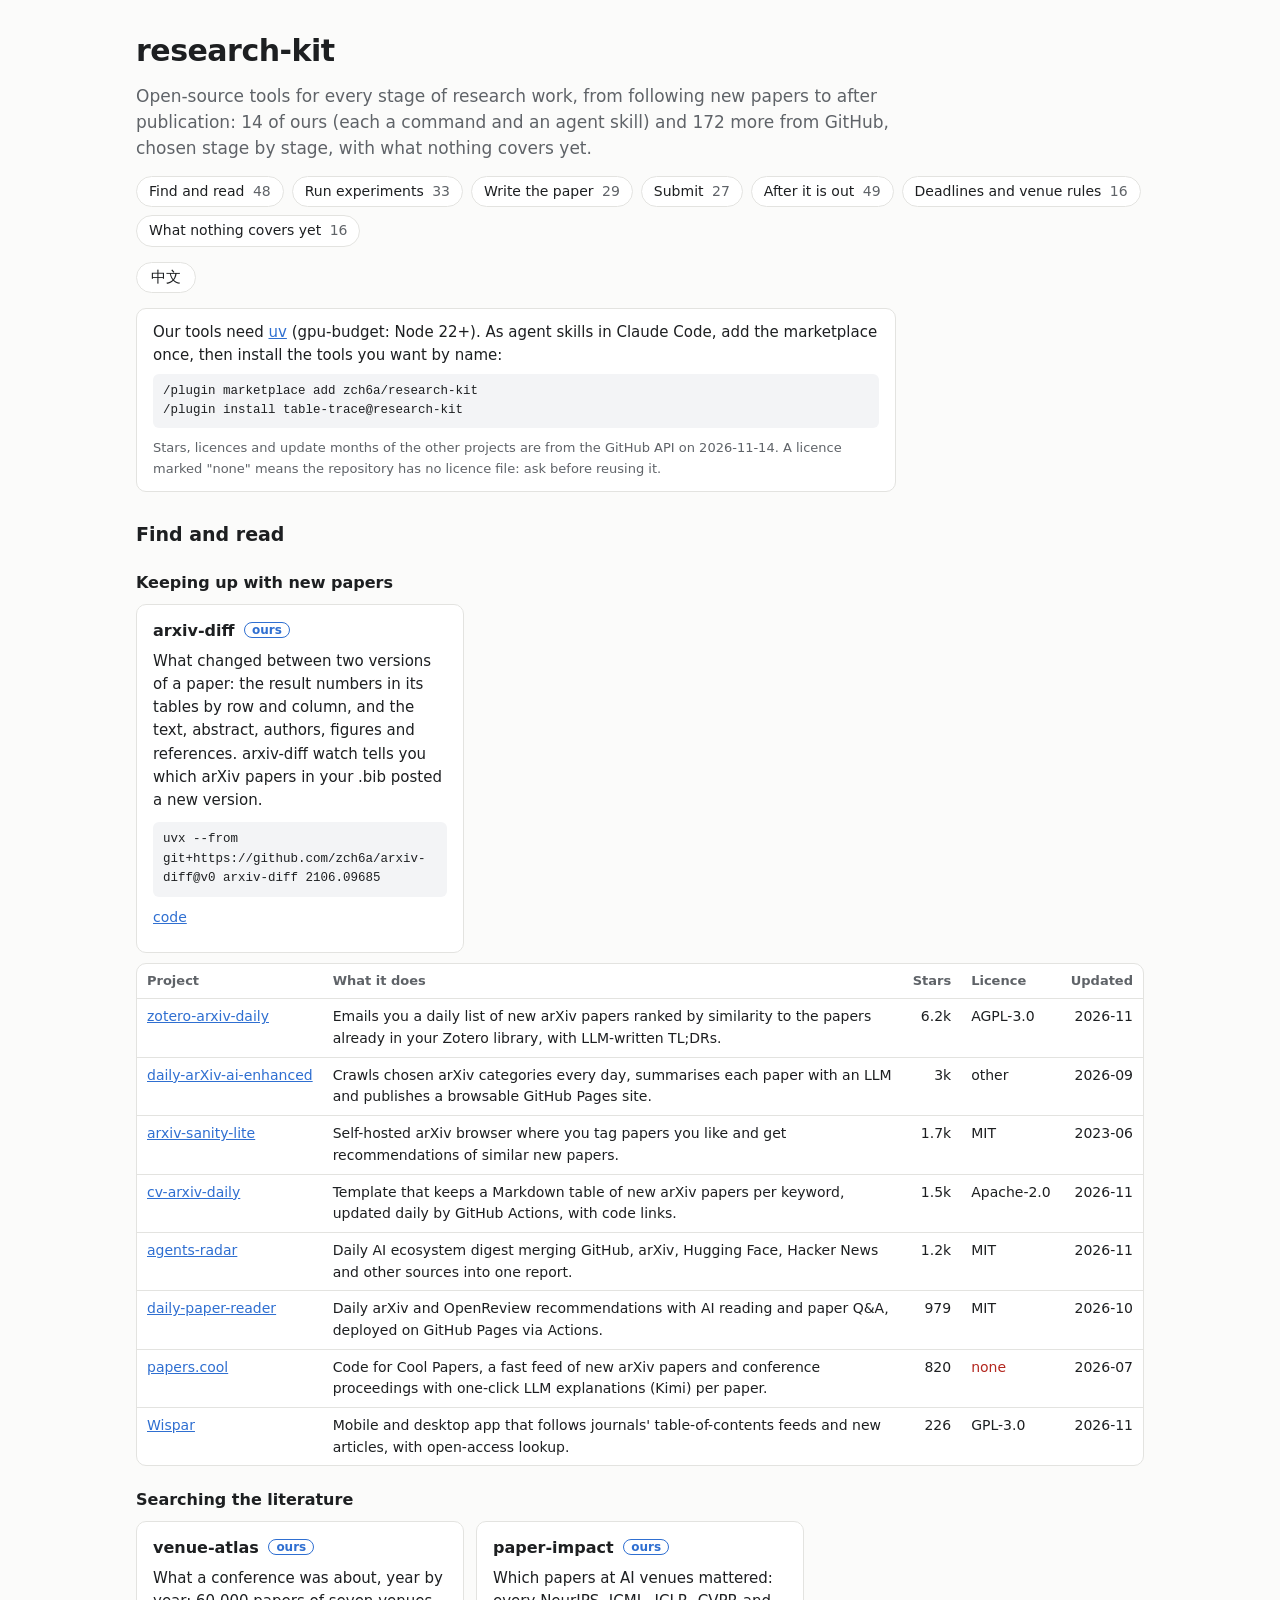
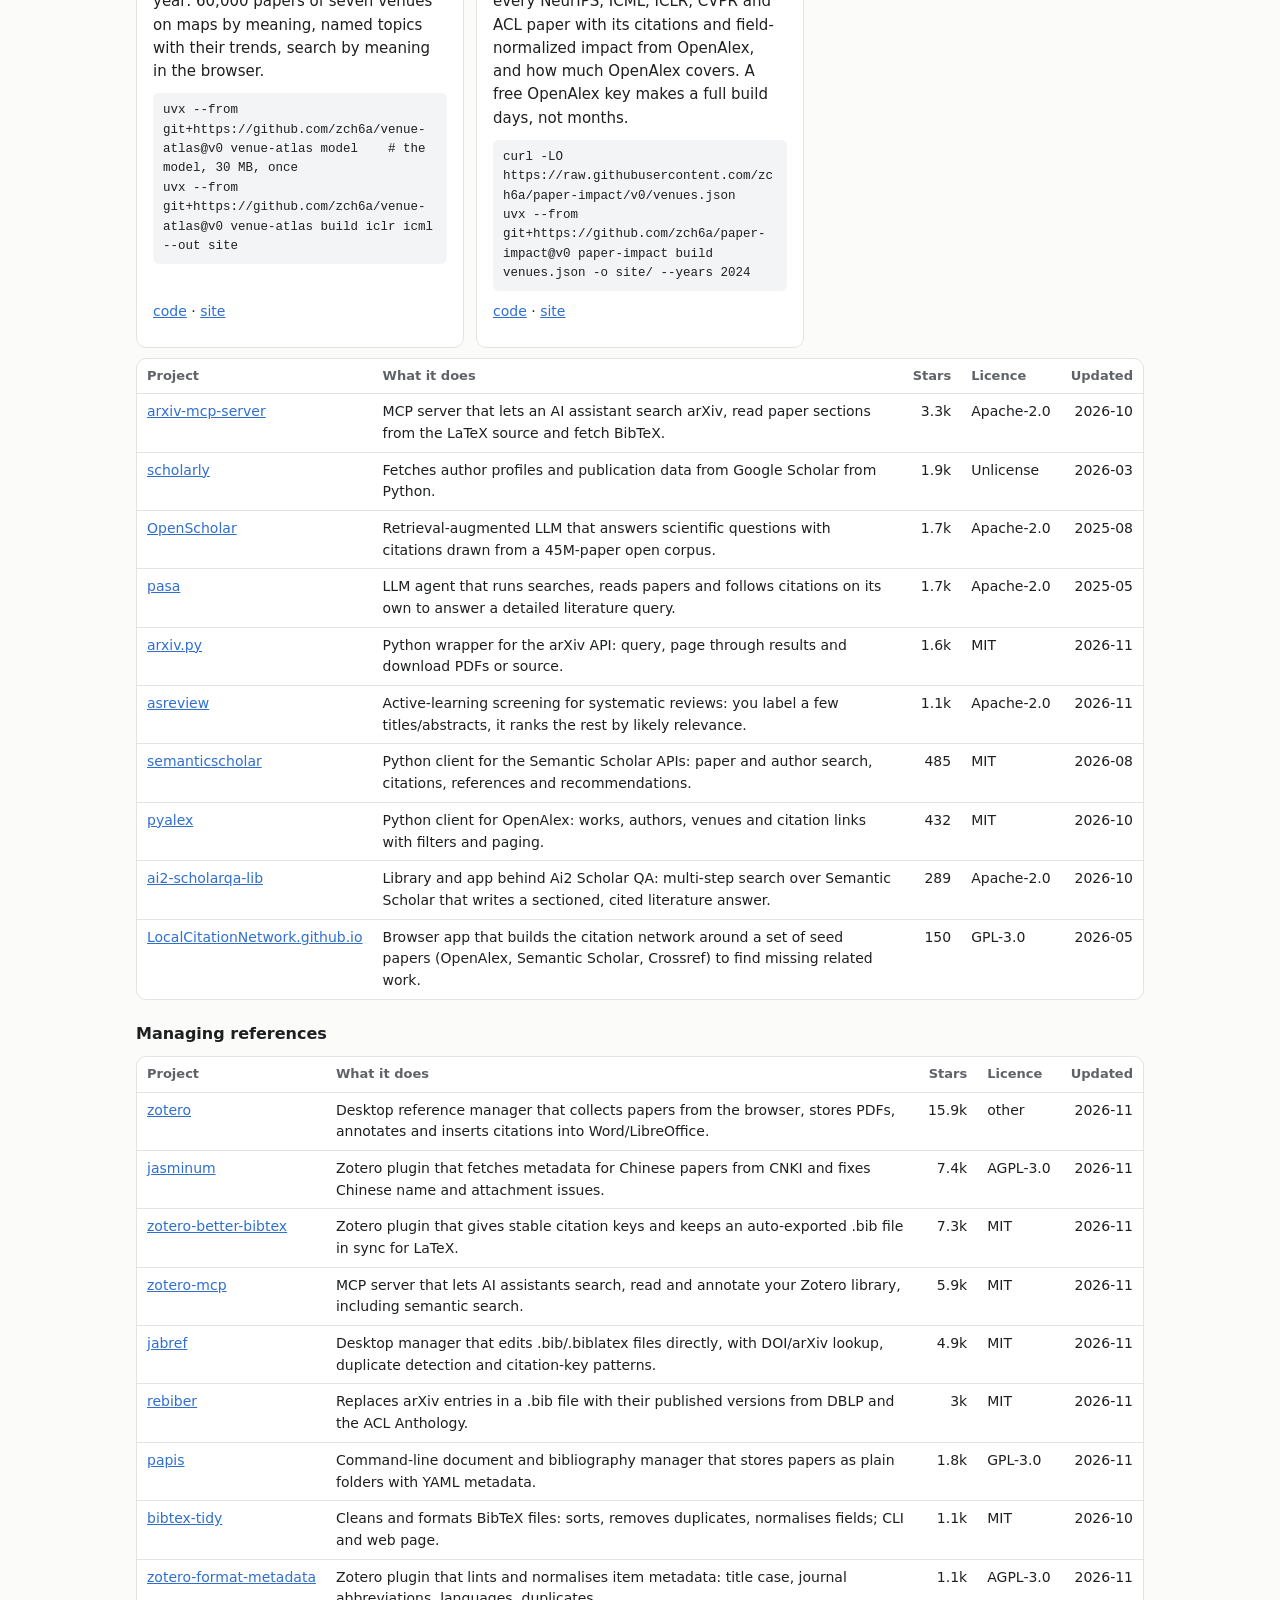
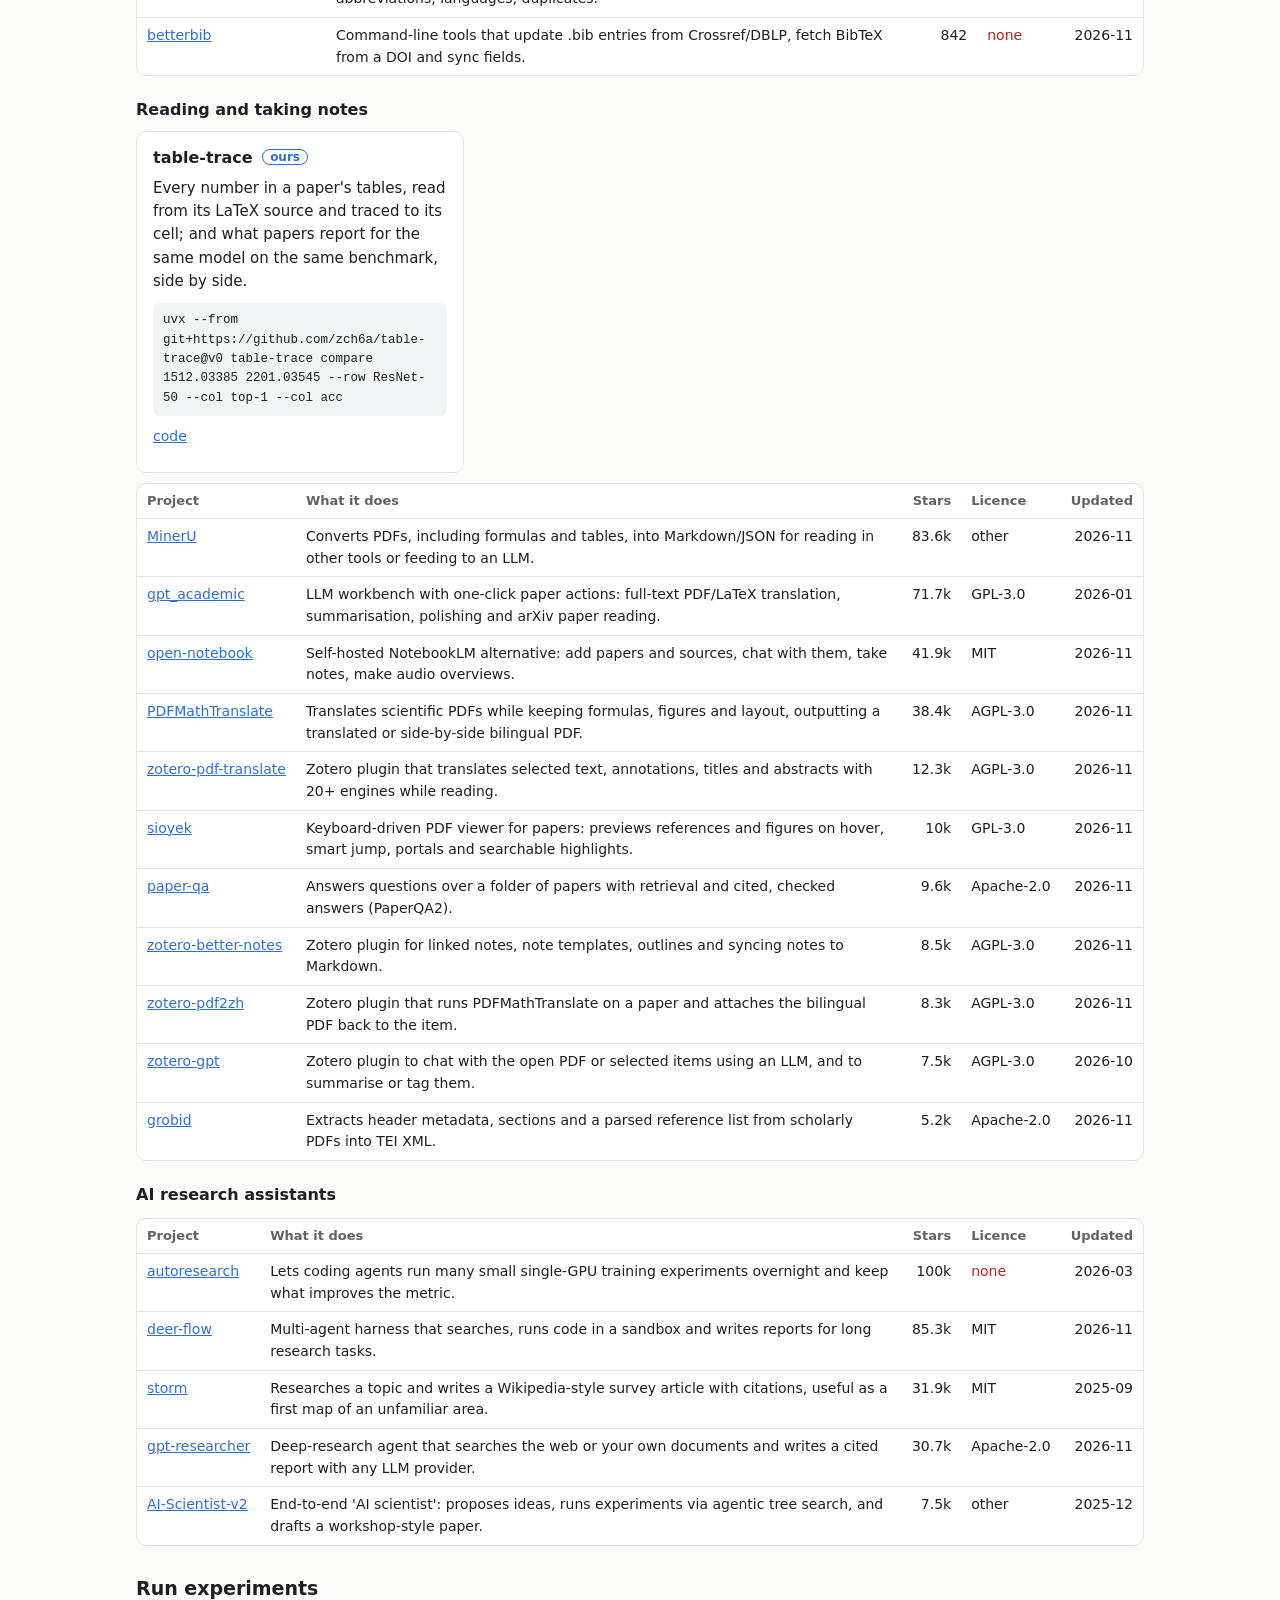
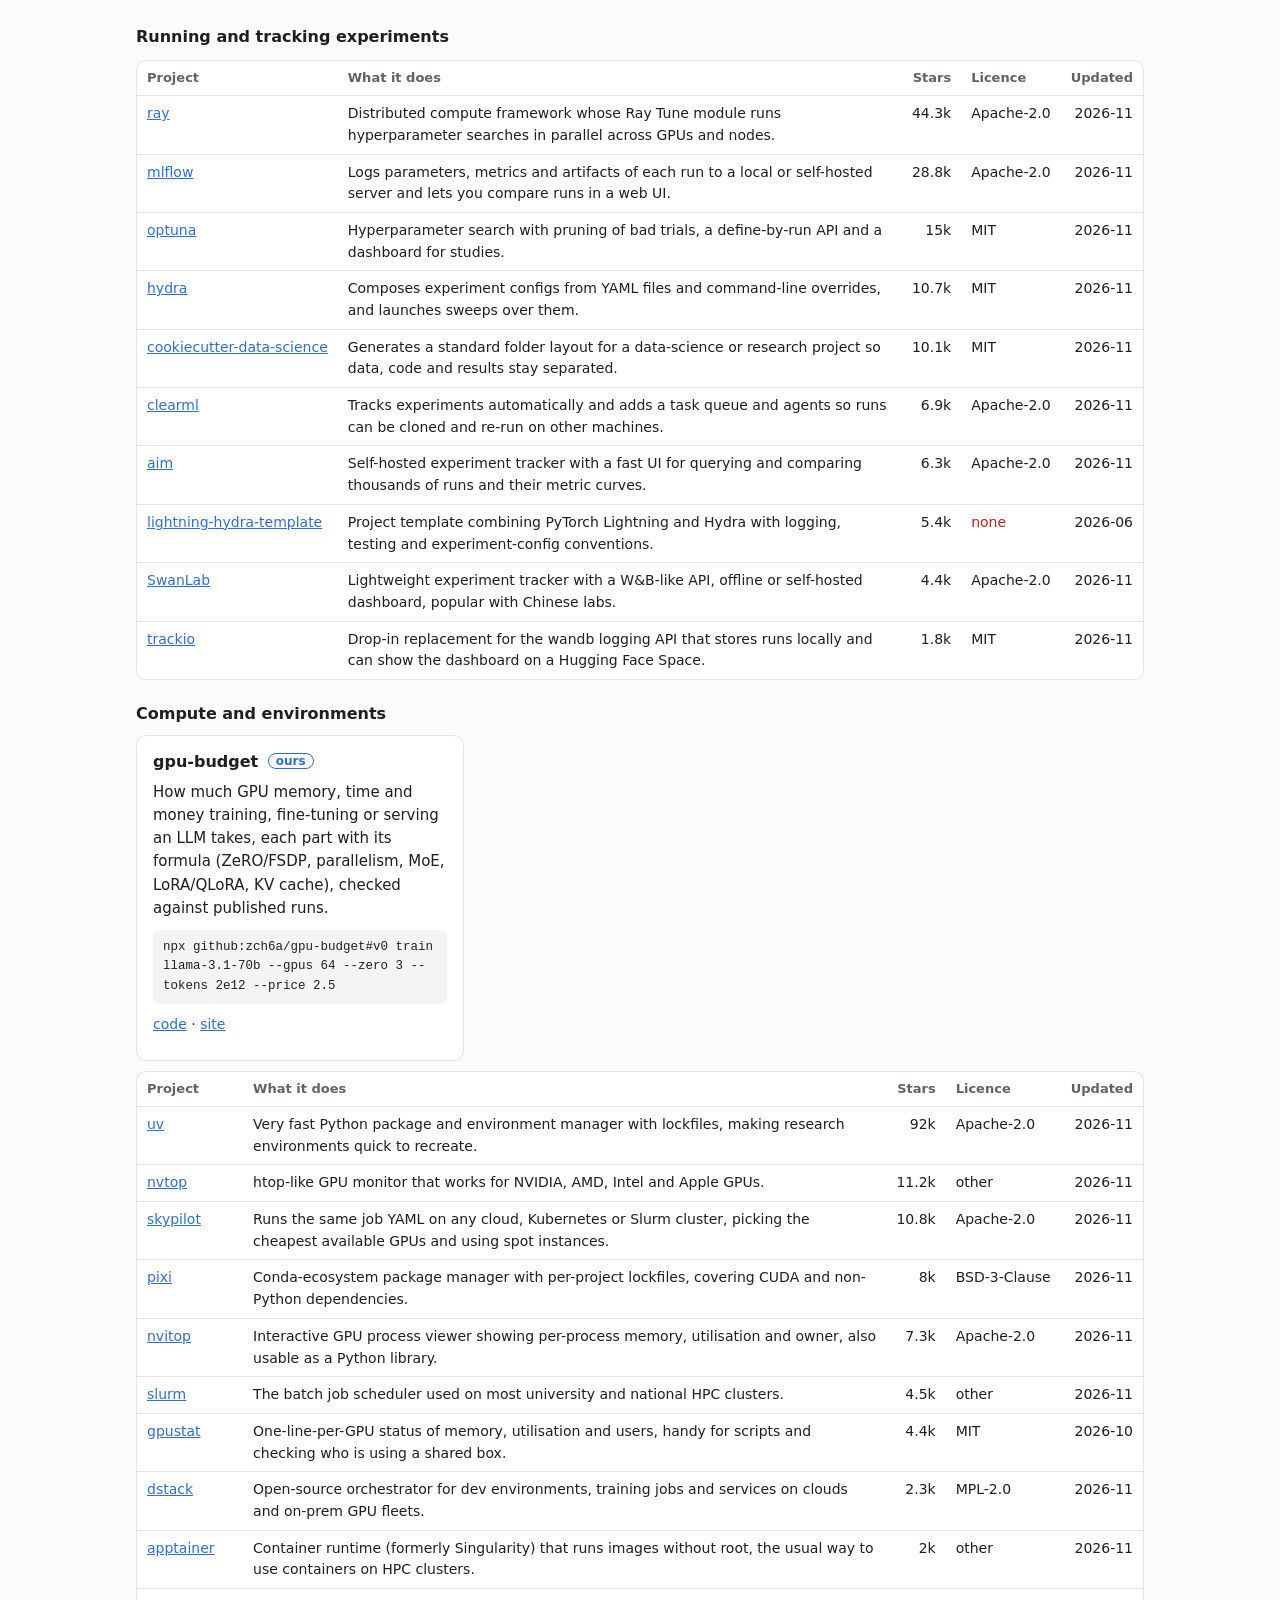
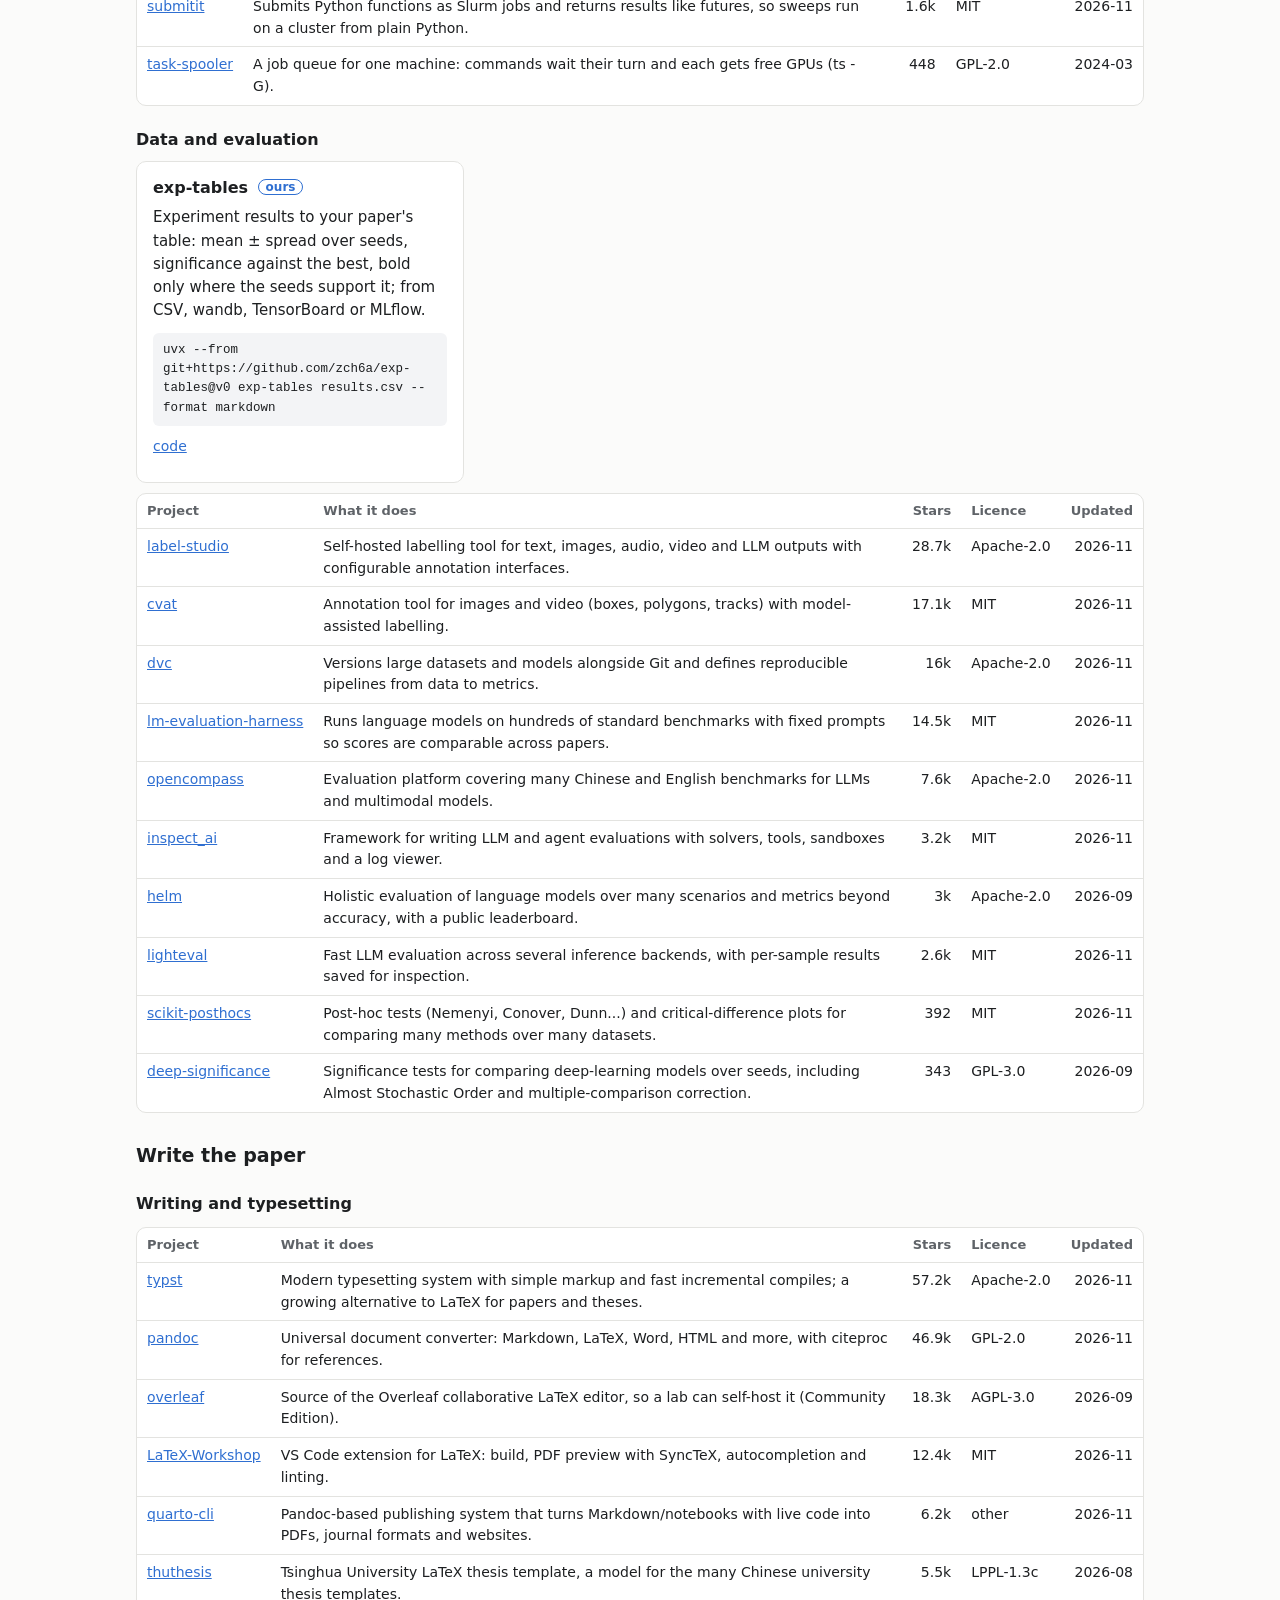
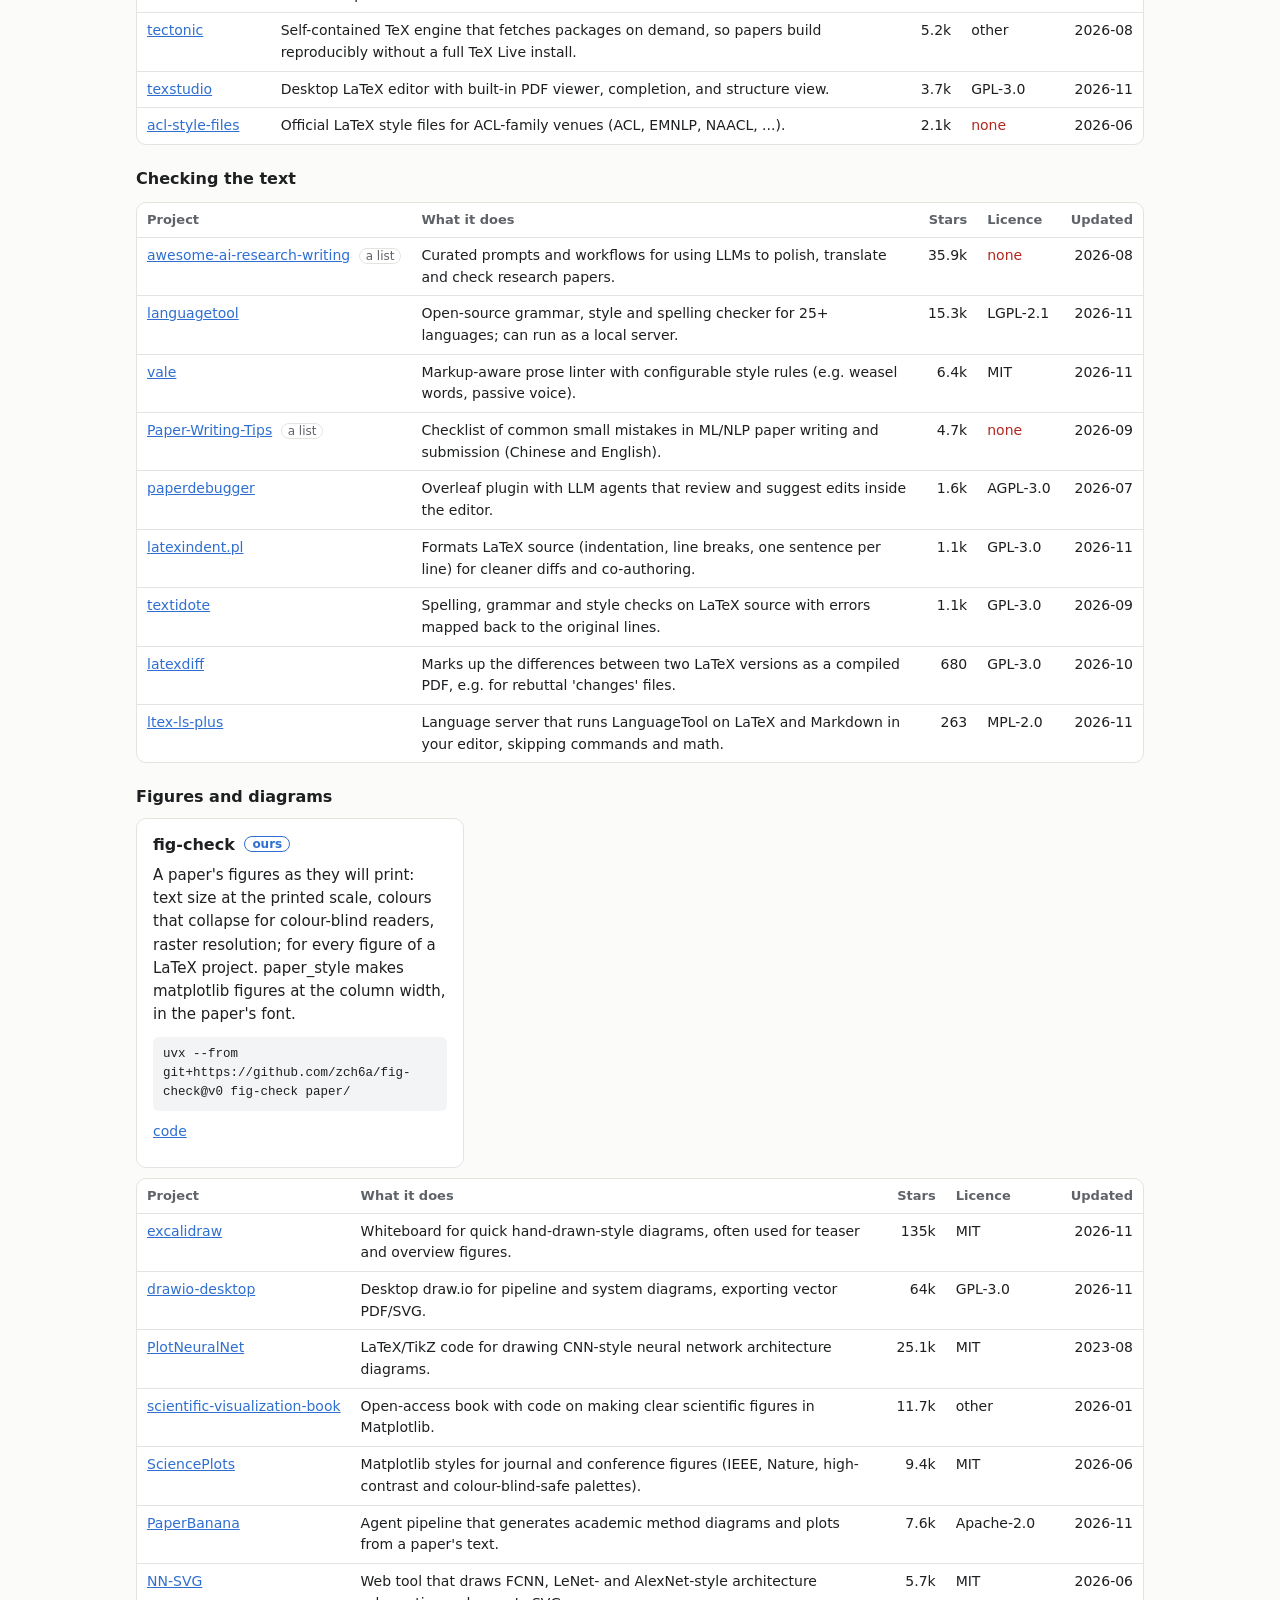
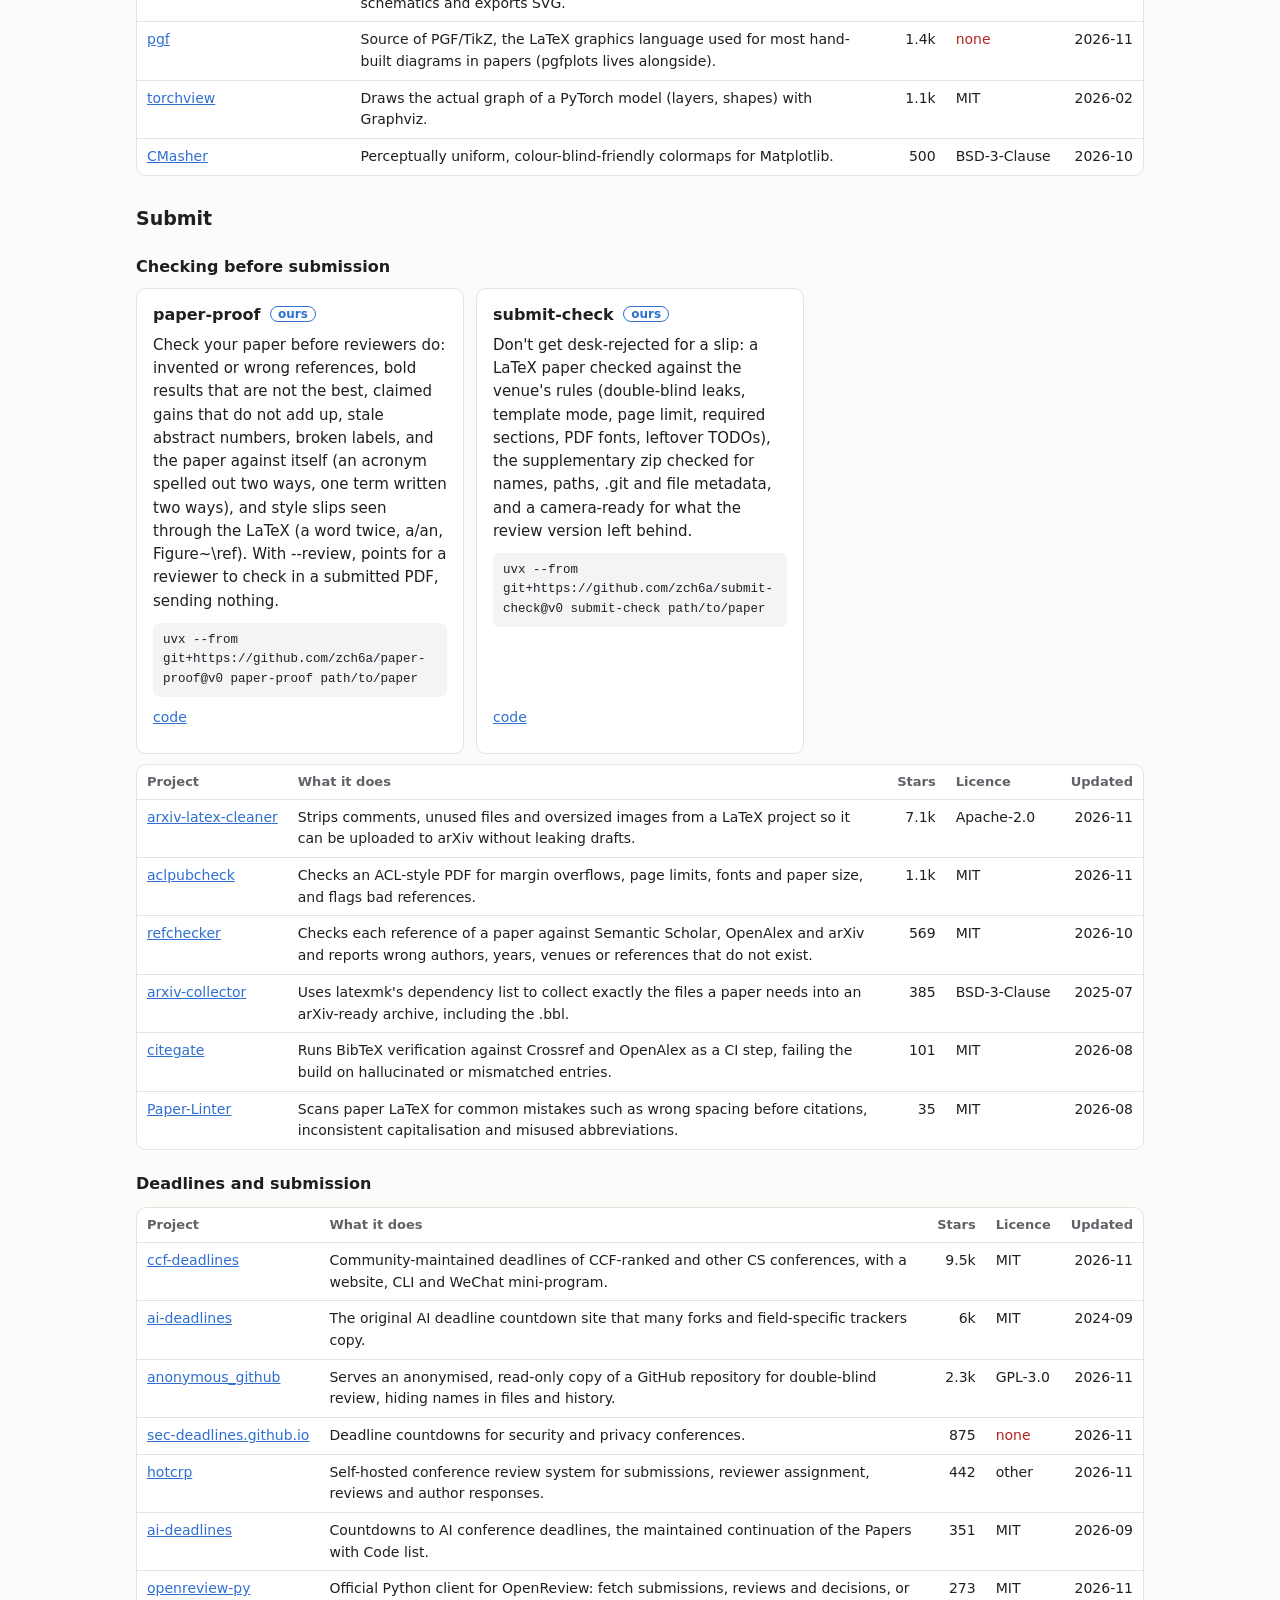
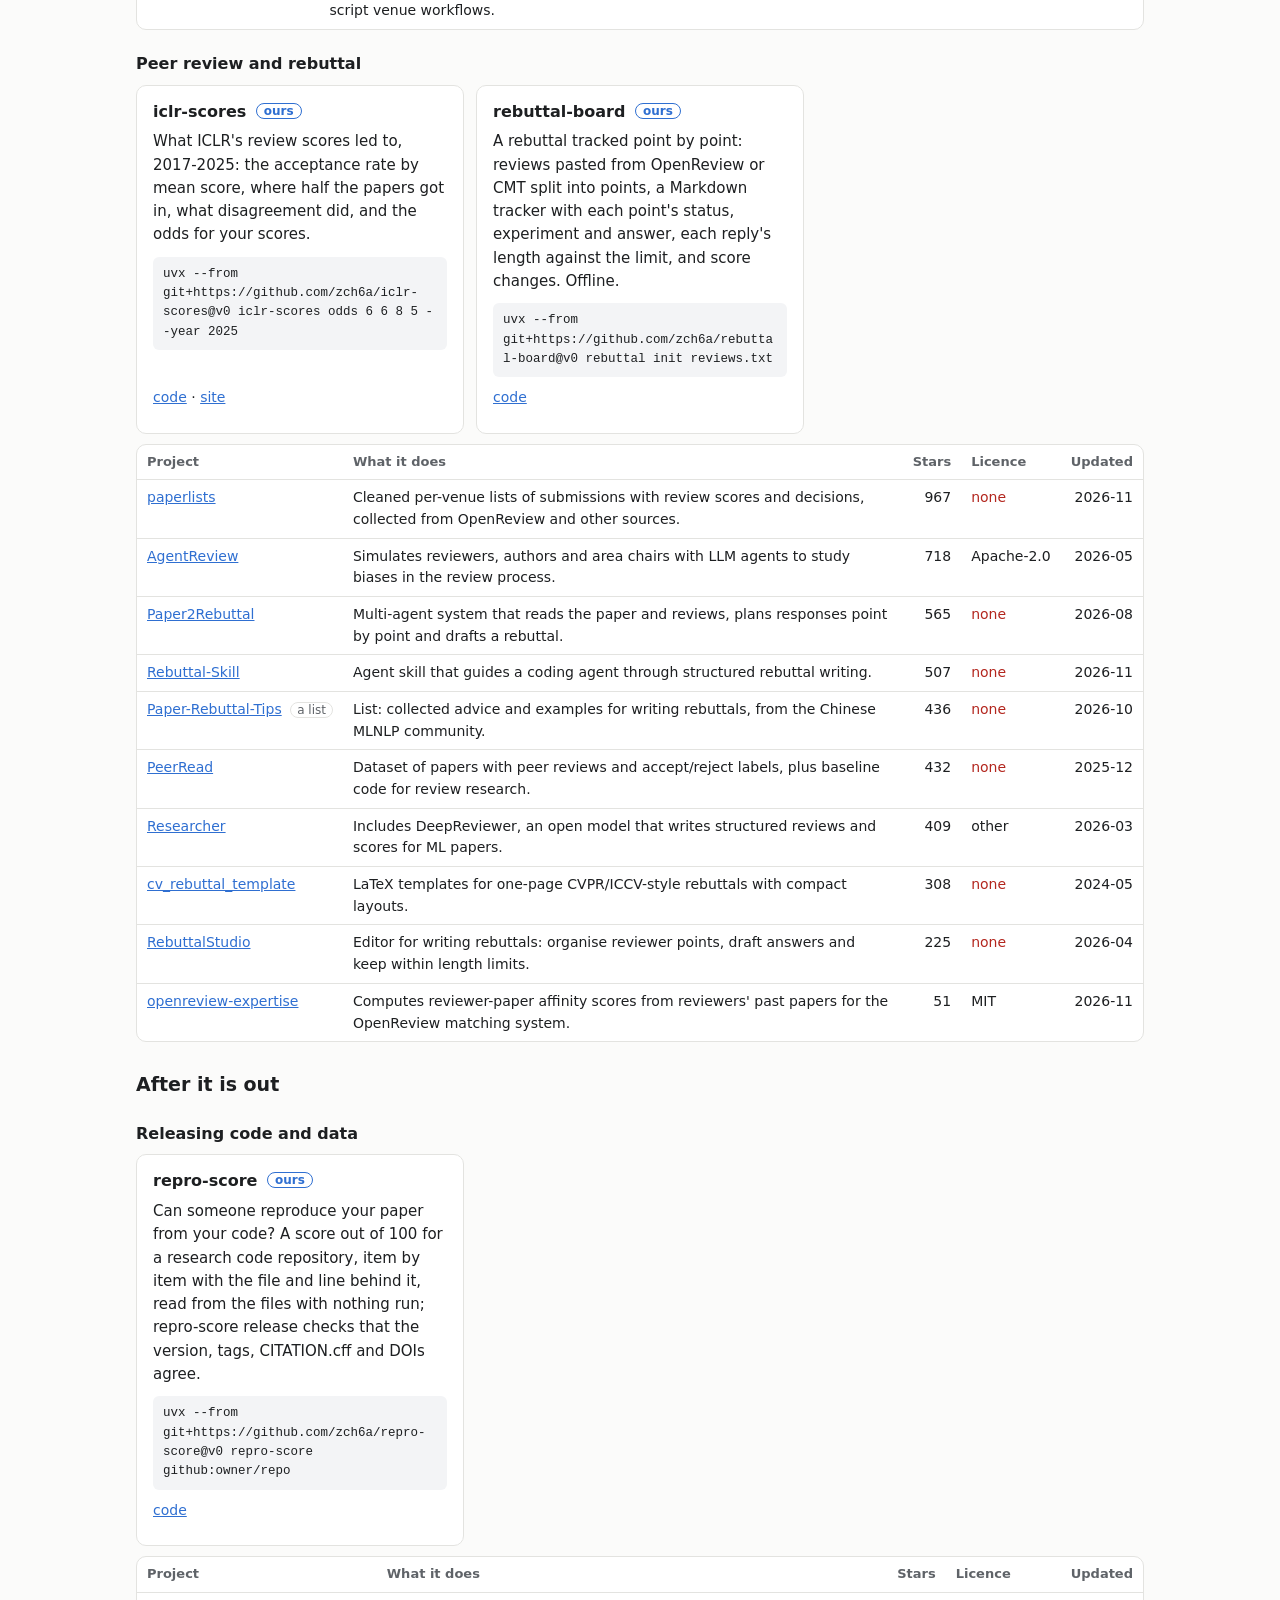
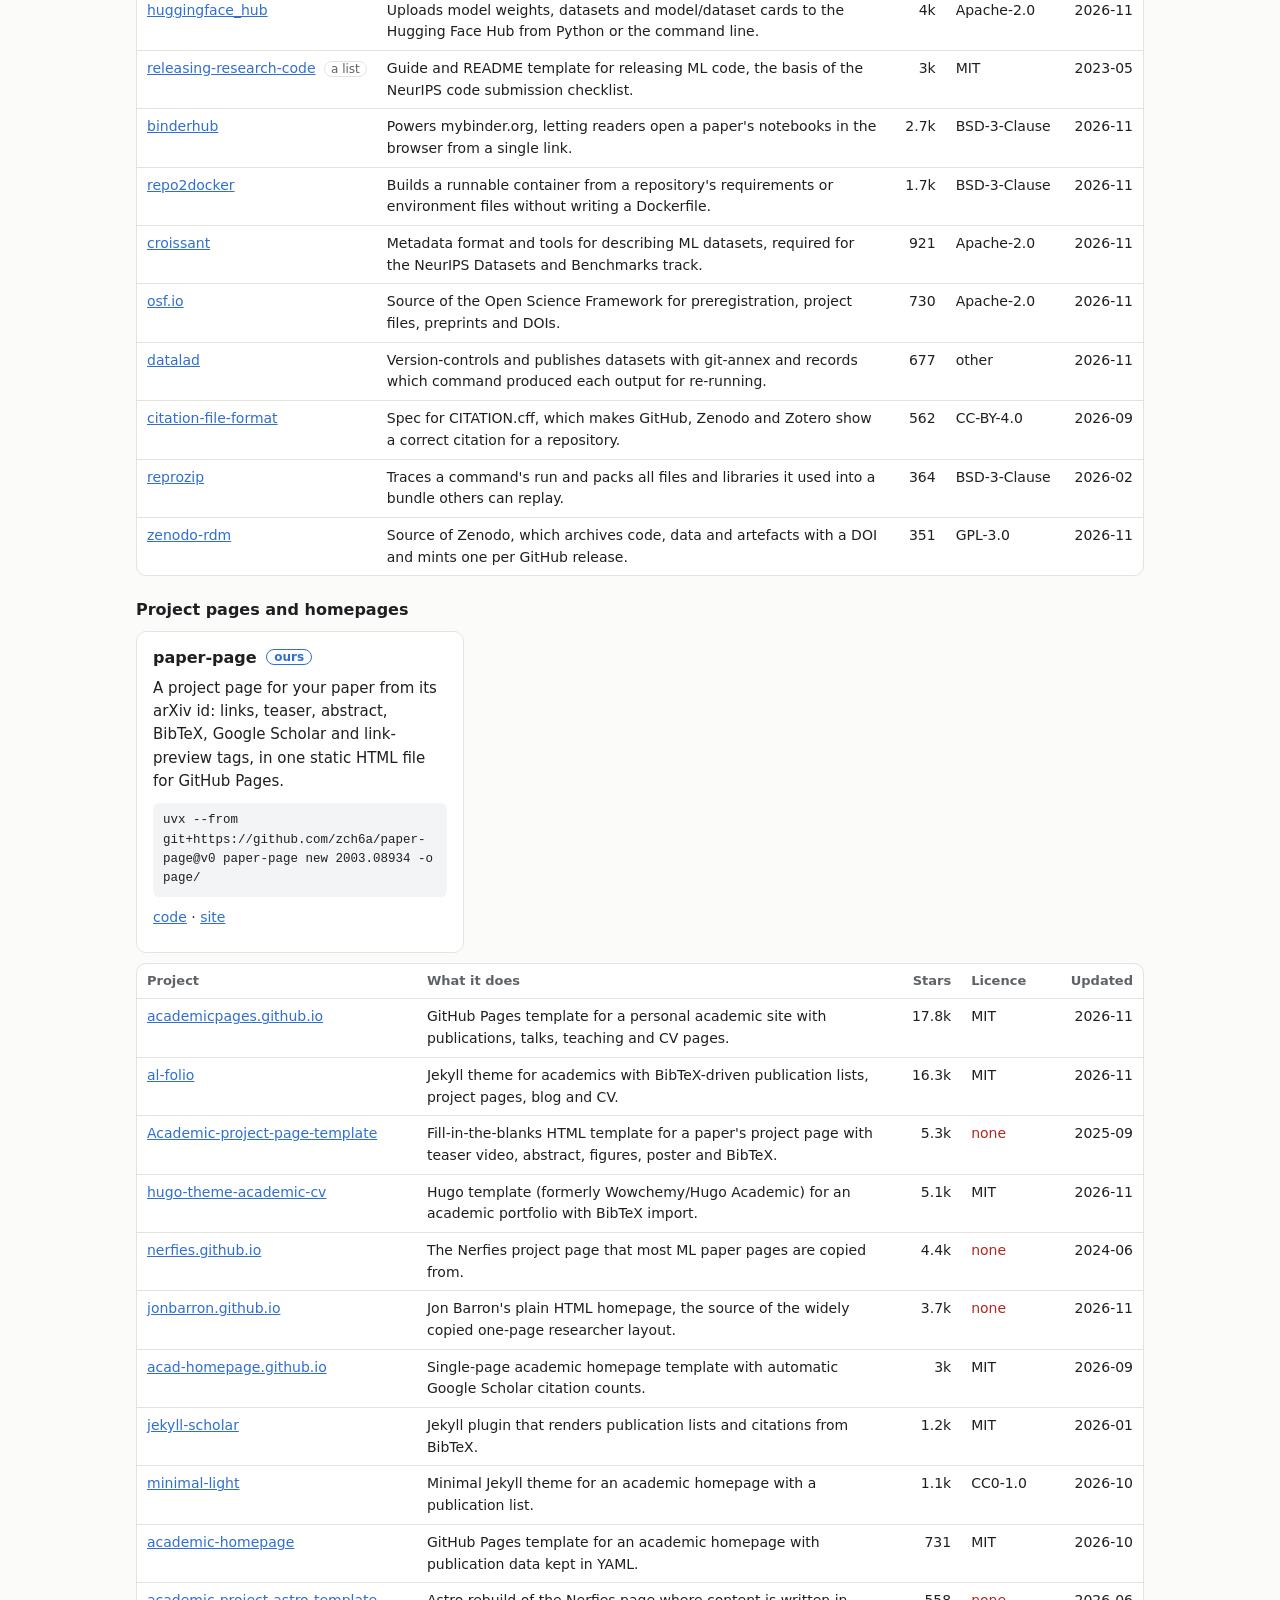
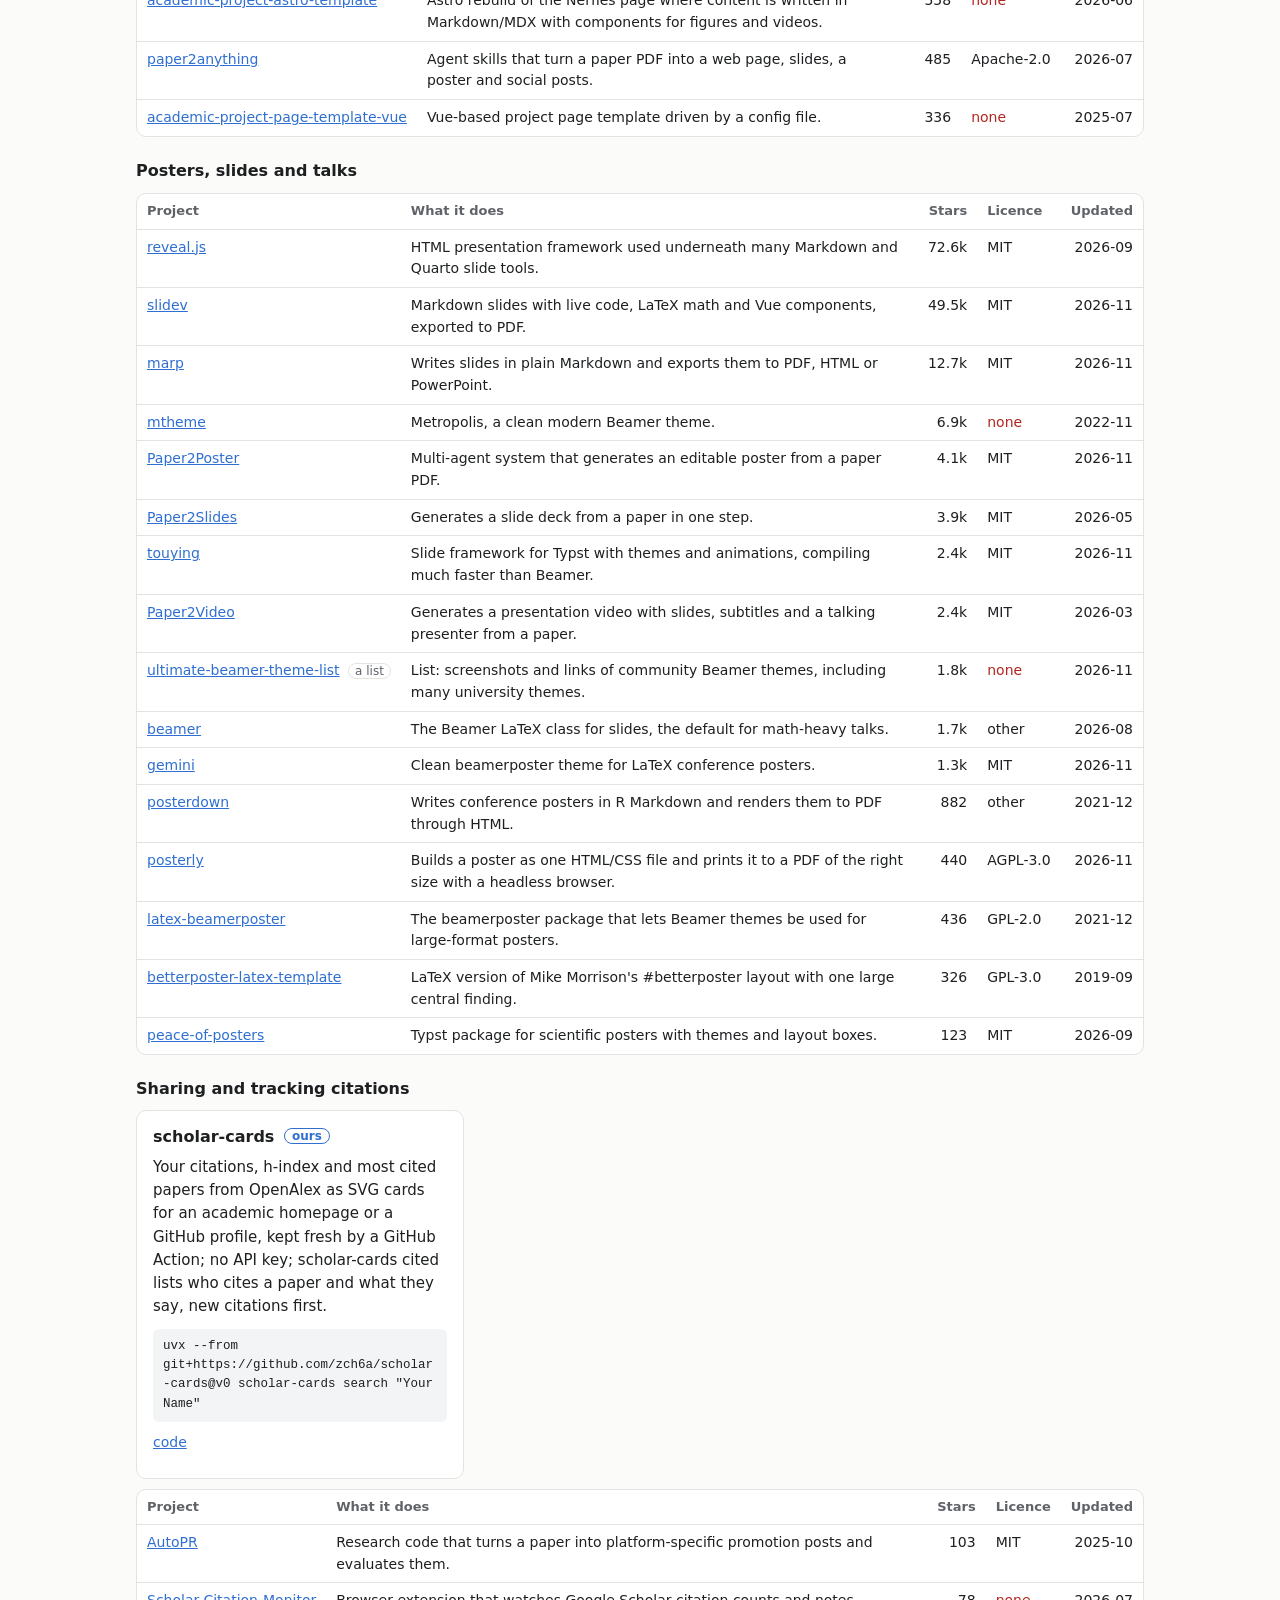
==== commit d1bd5115: "paper-proof 0.3.0 (style), repro-score 0.2.0 (release), scholar-cards 0.2.0 (cited): one need covere" ====
--- a/site/index.html
+++ b/site/index.html
@@ -13,8 +13,8 @@
   <h1>research-kit</h1>
   <p class="lead" data-lang="en">Open-source tools for every stage of research work, from following new papers to after publication: 14 of ours (each a command and an agent skill) and 172 more from GitHub, chosen stage by stage, with what nothing covers yet.</p>
   <p class="lead" data-lang="zh" lang="zh-CN" hidden>科研每个阶段可用的开源工具，从跟踪新论文到论文发表之后：我们自己的 14 个（每个都是一条命令和一个智能体技能），以及按阶段挑选的 GitHub 上另外 172 个项目，还有目前没有工具覆盖的需求。</p>
-  <nav aria-label="Stages" data-lang="en" class="stages"><a href="#en-read">Find and read <span>48<span class="sr"> projects</span></span></a><a href="#en-experiment">Run experiments <span>33<span class="sr"> projects</span></span></a><a href="#en-write">Write the paper <span>29<span class="sr"> projects</span></span></a><a href="#en-submit">Submit <span>27<span class="sr"> projects</span></span></a><a href="#en-after">After it is out <span>49<span class="sr"> projects</span></span></a><a href="#en-deadlines">Deadlines and venue rules <span>16</span></a><a href="#en-gaps">What nothing covers yet <span>17</span></a></nav>
-  <nav aria-label="阶段" data-lang="zh" lang="zh-CN" class="stages" hidden><a href="#zh-read">找文献、读论文 <span>48<span class="sr"> 个项目</span></span></a><a href="#zh-experiment">做实验 <span>33<span class="sr"> 个项目</span></span></a><a href="#zh-write">写论文 <span>29<span class="sr"> 个项目</span></span></a><a href="#zh-submit">投稿 <span>27<span class="sr"> 个项目</span></span></a><a href="#zh-after">发表之后 <span>49<span class="sr"> 个项目</span></span></a><a href="#zh-deadlines">截稿日期与会议规则 <span>16</span></a><a href="#zh-gaps">还没有工具覆盖的需求 <span>17</span></a></nav>
+  <nav aria-label="Stages" data-lang="en" class="stages"><a href="#en-read">Find and read <span>48<span class="sr"> projects</span></span></a><a href="#en-experiment">Run experiments <span>33<span class="sr"> projects</span></span></a><a href="#en-write">Write the paper <span>29<span class="sr"> projects</span></span></a><a href="#en-submit">Submit <span>27<span class="sr"> projects</span></span></a><a href="#en-after">After it is out <span>49<span class="sr"> projects</span></span></a><a href="#en-deadlines">Deadlines and venue rules <span>16</span></a><a href="#en-gaps">What nothing covers yet <span>16</span></a></nav>
+  <nav aria-label="阶段" data-lang="zh" lang="zh-CN" class="stages" hidden><a href="#zh-read">找文献、读论文 <span>48<span class="sr"> 个项目</span></span></a><a href="#zh-experiment">做实验 <span>33<span class="sr"> 个项目</span></span></a><a href="#zh-write">写论文 <span>29<span class="sr"> 个项目</span></span></a><a href="#zh-submit">投稿 <span>27<span class="sr"> 个项目</span></span></a><a href="#zh-after">发表之后 <span>49<span class="sr"> 个项目</span></span></a><a href="#zh-deadlines">截稿日期与会议规则 <span>16</span></a><a href="#zh-gaps">还没有工具覆盖的需求 <span>16</span></a></nav>
   <p><button type="button" id="lang" lang="zh-CN" hidden>中文</button></p>
   <div class="install">
     <p data-lang="en">Our tools need <a href="https://docs.astral.sh/uv/">uv</a> (gpu-budget: Node 22+). As agent skills in Claude Code, add the marketplace once, then install the tools you want by name:</p>
@@ -28,10 +28,10 @@
 <main>
 <div data-lang="en"><section id="en-read"><h2>Find and read</h2><h3 id="en-read-follow">Keeping up with new papers</h3><div class="grid"><article><h4>arxiv-diff <span class="ours">ours</span></h4><p>What changed between two versions of a paper: the result numbers in its tables by row and column, and the text, abstract, authors, figures and references. arxiv-diff watch tells you which arXiv papers in your .bib posted a new version.</p><pre><code>uvx --from git+https://github.com/zch6a/arxiv-diff@v0 arxiv-diff 2106.09685</code></pre><p class="links"><a href="https://github.com/zch6a/arxiv-diff">code</a></p></article></div><div class="table"><table><thead><tr><th>Project</th><th>What it does</th><th class="num">Stars</th><th>Licence</th><th class="num">Updated</th></tr></thead><tbody><tr><td><a href="https://github.com/TideDra/zotero-arxiv-daily">zotero-arxiv-daily</a></td><td>Emails you a daily list of new arXiv papers ranked by similarity to the papers already in your Zotero library, with LLM-written TL;DRs.</td><td class="num">6.2k</td><td>AGPL-3.0</td><td class="num">2026-11</td></tr><tr><td><a href="https://github.com/dw-dengwei/daily-arXiv-ai-enhanced">daily-arXiv-ai-enhanced</a></td><td>Crawls chosen arXiv categories every day, summarises each paper with an LLM and publishes a browsable GitHub Pages site.</td><td class="num">3k</td><td>other</td><td class="num">2026-09</td></tr><tr><td><a href="https://github.com/karpathy/arxiv-sanity-lite">arxiv-sanity-lite</a></td><td>Self-hosted arXiv browser where you tag papers you like and get recommendations of similar new papers.</td><td class="num">1.7k</td><td>MIT</td><td class="num">2023-06</td></tr><tr><td><a href="https://github.com/Vincentqyw/cv-arxiv-daily">cv-arxiv-daily</a></td><td>Template that keeps a Markdown table of new arXiv papers per keyword, updated daily by GitHub Actions, with code links.</td><td class="num">1.5k</td><td>Apache-2.0</td><td class="num">2026-11</td></tr><tr><td><a href="https://github.com/duanyytop/agents-radar">agents-radar</a></td><td>Daily AI ecosystem digest merging GitHub, arXiv, Hugging Face, Hacker News and other sources into one report.</td><td class="num">1.2k</td><td>MIT</td><td class="num">2026-11</td></tr><tr><td><a href="https://github.com/ziwenhahaha/daily-paper-reader">daily-paper-reader</a></td><td>Daily arXiv and OpenReview recommendations with AI reading and paper Q&amp;A, deployed on GitHub Pages via Actions.</td><td class="num">979</td><td>MIT</td><td class="num">2026-10</td></tr><tr><td><a href="https://github.com/bojone/papers.cool">papers.cool</a></td><td>Code for Cool Papers, a fast feed of new arXiv papers and conference proceedings with one-click LLM explanations (Kimi) per paper.</td><td class="num">820</td><td><span class="warn">none</span></td><td class="num">2026-07</td></tr><tr><td><a href="https://github.com/Scriptbash/Wispar">Wispar</a></td><td>Mobile and desktop app that follows journals&#x27; table-of-contents feeds and new articles, with open-access lookup.</td><td class="num">226</td><td>GPL-3.0</td><td class="num">2026-11</td></tr></tbody></table></div><h3 id="en-read-search">Searching the literature</h3><div class="grid"><article><h4>venue-atlas <span class="ours">ours</span></h4><p>What a conference was about, year by year: 60,000 papers of seven venues on maps by meaning, named topics with their trends, search by meaning in the browser.</p><pre><code>uvx --from git+https://github.com/zch6a/venue-atlas@v0 venue-atlas model    # the model, 30 MB, once
 uvx --from git+https://github.com/zch6a/venue-atlas@v0 venue-atlas build iclr icml --out site</code></pre><p class="links"><a href="https://github.com/zch6a/venue-atlas">code</a> · <a href="https://zch6a.github.io/venue-atlas/">site</a></p></article><article><h4>paper-impact <span class="ours">ours</span></h4><p>Which papers at AI venues mattered: every NeurIPS, ICML, ICLR, CVPR and ACL paper with its citations and field-normalized impact from OpenAlex, and how much OpenAlex covers. A free OpenAlex key makes a full build days, not months.</p><pre><code>curl -LO https://raw.githubusercontent.com/zch6a/paper-impact/v0/venues.json
-uvx --from git+https://github.com/zch6a/paper-impact@v0 paper-impact build venues.json -o site/ --years 2024</code></pre><p class="links"><a href="https://github.com/zch6a/paper-impact">code</a> · <a href="https://zch6a.github.io/paper-impact/">site</a></p></article></div><div class="table"><table><thead><tr><th>Project</th><th>What it does</th><th class="num">Stars</th><th>Licence</th><th class="num">Updated</th></tr></thead><tbody><tr><td><a href="https://github.com/blazickjp/arxiv-mcp-server">arxiv-mcp-server</a></td><td>MCP server that lets an AI assistant search arXiv, read paper sections from the LaTeX source and fetch BibTeX.</td><td class="num">3.3k</td><td>Apache-2.0</td><td class="num">2026-10</td></tr><tr><td><a href="https://github.com/scholarly-python-package/scholarly">scholarly</a></td><td>Fetches author profiles and publication data from Google Scholar from Python.</td><td class="num">1.9k</td><td>Unlicense</td><td class="num">2026-03</td></tr><tr><td><a href="https://github.com/AkariAsai/OpenScholar">OpenScholar</a></td><td>Retrieval-augmented LLM that answers scientific questions with citations drawn from a 45M-paper open corpus.</td><td class="num">1.7k</td><td>Apache-2.0</td><td class="num">2025-08</td></tr><tr><td><a href="https://github.com/bytedance/pasa">pasa</a></td><td>LLM agent that runs searches, reads papers and follows citations on its own to answer a detailed literature query.</td><td class="num">1.7k</td><td>Apache-2.0</td><td class="num">2025-05</td></tr><tr><td><a href="https://github.com/lukasschwab/arxiv.py">arxiv.py</a></td><td>Python wrapper for the arXiv API: query, page through results and download PDFs or source.</td><td class="num">1.6k</td><td>MIT</td><td class="num">2026-11</td></tr><tr><td><a href="https://github.com/asreview/asreview">asreview</a></td><td>Active-learning screening for systematic reviews: you label a few titles/abstracts, it ranks the rest by likely relevance.</td><td class="num">1.1k</td><td>Apache-2.0</td><td class="num">2026-11</td></tr><tr><td><a href="https://github.com/danielnsilva/semanticscholar">semanticscholar</a></td><td>Python client for the Semantic Scholar APIs: paper and author search, citations, references and recommendations.</td><td class="num">485</td><td>MIT</td><td class="num">2026-08</td></tr><tr><td><a href="https://github.com/J535D165/pyalex">pyalex</a></td><td>Python client for OpenAlex: works, authors, venues and citation links with filters and paging.</td><td class="num">432</td><td>MIT</td><td class="num">2026-10</td></tr><tr><td><a href="https://github.com/allenai/ai2-scholarqa-lib">ai2-scholarqa-lib</a></td><td>Library and app behind Ai2 Scholar QA: multi-step search over Semantic Scholar that writes a sectioned, cited literature answer.</td><td class="num">289</td><td>Apache-2.0</td><td class="num">2026-10</td></tr><tr><td><a href="https://github.com/LocalCitationNetwork/LocalCitationNetwork.github.io">LocalCitationNetwork.github.io</a></td><td>Browser app that builds the citation network around a set of seed papers (OpenAlex, Semantic Scholar, Crossref) to find missing related work.</td><td class="num">150</td><td>GPL-3.0</td><td class="num">2026-05</td></tr></tbody></table></div><h3 id="en-read-refs">Managing references</h3><div class="table"><table><thead><tr><th>Project</th><th>What it does</th><th class="num">Stars</th><th>Licence</th><th class="num">Updated</th></tr></thead><tbody><tr><td><a href="https://github.com/zotero/zotero">zotero</a></td><td>Desktop reference manager that collects papers from the browser, stores PDFs, annotates and inserts citations into Word/LibreOffice.</td><td class="num">15.9k</td><td>other</td><td class="num">2026-11</td></tr><tr><td><a href="https://github.com/l0o0/jasminum">jasminum</a></td><td>Zotero plugin that fetches metadata for Chinese papers from CNKI and fixes Chinese name and attachment issues.</td><td class="num">7.4k</td><td>AGPL-3.0</td><td class="num">2026-11</td></tr><tr><td><a href="https://github.com/retorquere/zotero-better-bibtex">zotero-better-bibtex</a></td><td>Zotero plugin that gives stable citation keys and keeps an auto-exported .bib file in sync for LaTeX.</td><td class="num">7.3k</td><td>MIT</td><td class="num">2026-11</td></tr><tr><td><a href="https://github.com/54yyyu/zotero-mcp">zotero-mcp</a></td><td>MCP server that lets AI assistants search, read and annotate your Zotero library, including semantic search.</td><td class="num">5.9k</td><td>MIT</td><td class="num">2026-11</td></tr><tr><td><a href="https://github.com/JabRef/jabref">jabref</a></td><td>Desktop manager that edits .bib/.biblatex files directly, with DOI/arXiv lookup, duplicate detection and citation-key patterns.</td><td class="num">4.9k</td><td>MIT</td><td class="num">2026-11</td></tr><tr><td><a href="https://github.com/yuchenlin/rebiber">rebiber</a></td><td>Replaces arXiv entries in a .bib file with their published versions from DBLP and the ACL Anthology.</td><td class="num">3k</td><td>MIT</td><td class="num">2026-11</td></tr><tr><td><a href="https://github.com/papis/papis">papis</a></td><td>Command-line document and bibliography manager that stores papers as plain folders with YAML metadata.</td><td class="num">1.8k</td><td>GPL-3.0</td><td class="num">2026-11</td></tr><tr><td><a href="https://github.com/FlamingTempura/bibtex-tidy">bibtex-tidy</a></td><td>Cleans and formats BibTeX files: sorts, removes duplicates, normalises fields; CLI and web page.</td><td class="num">1.1k</td><td>MIT</td><td class="num">2026-10</td></tr><tr><td><a href="https://github.com/northword/zotero-format-metadata">zotero-format-metadata</a></td><td>Zotero plugin that lints and normalises item metadata: title case, journal abbreviations, languages, duplicates.</td><td class="num">1.1k</td><td>AGPL-3.0</td><td class="num">2026-11</td></tr><tr><td><a href="https://github.com/texworld/betterbib">betterbib</a></td><td>Command-line tools that update .bib entries from Crossref/DBLP, fetch BibTeX from a DOI and sync fields.</td><td class="num">842</td><td><span class="warn">none</span></td><td class="num">2026-11</td></tr></tbody></table></div><h3 id="en-read-reading">Reading and taking notes</h3><div class="grid"><article><h4>table-trace <span class="ours">ours</span></h4><p>Every number in a paper&#x27;s tables, read from its LaTeX source and traced to its cell; and what papers report for the same model on the same benchmark, side by side.</p><pre><code>uvx --from git+https://github.com/zch6a/table-trace@v0 table-trace compare 1512.03385 2201.03545 --row ResNet-50 --col top-1 --col acc</code></pre><p class="links"><a href="https://github.com/zch6a/table-trace">code</a></p></article></div><div class="table"><table><thead><tr><th>Project</th><th>What it does</th><th class="num">Stars</th><th>Licence</th><th class="num">Updated</th></tr></thead><tbody><tr><td><a href="https://github.com/opendatalab/MinerU">MinerU</a></td><td>Converts PDFs, including formulas and tables, into Markdown/JSON for reading in other tools or feeding to an LLM.</td><td class="num">83.6k</td><td>other</td><td class="num">2026-11</td></tr><tr><td><a href="https://github.com/binary-husky/gpt_academic">gpt_academic</a></td><td>LLM workbench with one-click paper actions: full-text PDF/LaTeX translation, summarisation, polishing and arXiv paper reading.</td><td class="num">71.7k</td><td>GPL-3.0</td><td class="num">2026-01</td></tr><tr><td><a href="https://github.com/lfnovo/open-notebook">open-notebook</a></td><td>Self-hosted NotebookLM alternative: add papers and sources, chat with them, take notes, make audio overviews.</td><td class="num">41.9k</td><td>MIT</td><td class="num">2026-11</td></tr><tr><td><a href="https://github.com/PDFMathTranslate/PDFMathTranslate">PDFMathTranslate</a></td><td>Translates scientific PDFs while keeping formulas, figures and layout, outputting a translated or side-by-side bilingual PDF.</td><td class="num">38.4k</td><td>AGPL-3.0</td><td class="num">2026-11</td></tr><tr><td><a href="https://github.com/windingwind/zotero-pdf-translate">zotero-pdf-translate</a></td><td>Zotero plugin that translates selected text, annotations, titles and abstracts with 20+ engines while reading.</td><td class="num">12.3k</td><td>AGPL-3.0</td><td class="num">2026-11</td></tr><tr><td><a href="https://github.com/ahrm/sioyek">sioyek</a></td><td>Keyboard-driven PDF viewer for papers: previews references and figures on hover, smart jump, portals and searchable highlights.</td><td class="num">10k</td><td>GPL-3.0</td><td class="num">2026-11</td></tr><tr><td><a href="https://github.com/Future-House/paper-qa">paper-qa</a></td><td>Answers questions over a folder of papers with retrieval and cited, checked answers (PaperQA2).</td><td class="num">9.6k</td><td>Apache-2.0</td><td class="num">2026-11</td></tr><tr><td><a href="https://github.com/windingwind/zotero-better-notes">zotero-better-notes</a></td><td>Zotero plugin for linked notes, note templates, outlines and syncing notes to Markdown.</td><td class="num">8.5k</td><td>AGPL-3.0</td><td class="num">2026-11</td></tr><tr><td><a href="https://github.com/guaguastandup/zotero-pdf2zh">zotero-pdf2zh</a></td><td>Zotero plugin that runs PDFMathTranslate on a paper and attaches the bilingual PDF back to the item.</td><td class="num">8.3k</td><td>AGPL-3.0</td><td class="num">2026-11</td></tr><tr><td><a href="https://github.com/MuiseDestiny/zotero-gpt">zotero-gpt</a></td><td>Zotero plugin to chat with the open PDF or selected items using an LLM, and to summarise or tag them.</td><td class="num">7.5k</td><td>AGPL-3.0</td><td class="num">2026-10</td></tr><tr><td><a href="https://github.com/grobidOrg/grobid">grobid</a></td><td>Extracts header metadata, sections and a parsed reference list from scholarly PDFs into TEI XML.</td><td class="num">5.2k</td><td>Apache-2.0</td><td class="num">2026-11</td></tr></tbody></table></div><h3 id="en-read-assistants">AI research assistants</h3><div class="table"><table><thead><tr><th>Project</th><th>What it does</th><th class="num">Stars</th><th>Licence</th><th class="num">Updated</th></tr></thead><tbody><tr><td><a href="https://github.com/karpathy/autoresearch">autoresearch</a></td><td>Lets coding agents run many small single-GPU training experiments overnight and keep what improves the metric.</td><td class="num">100k</td><td><span class="warn">none</span></td><td class="num">2026-03</td></tr><tr><td><a href="https://github.com/bytedance/deer-flow">deer-flow</a></td><td>Multi-agent harness that searches, runs code in a sandbox and writes reports for long research tasks.</td><td class="num">85.3k</td><td>MIT</td><td class="num">2026-11</td></tr><tr><td><a href="https://github.com/stanford-oval/storm">storm</a></td><td>Researches a topic and writes a Wikipedia-style survey article with citations, useful as a first map of an unfamiliar area.</td><td class="num">31.9k</td><td>MIT</td><td class="num">2025-09</td></tr><tr><td><a href="https://github.com/assafelovic/gpt-researcher">gpt-researcher</a></td><td>Deep-research agent that searches the web or your own documents and writes a cited report with any LLM provider.</td><td class="num">30.7k</td><td>Apache-2.0</td><td class="num">2026-11</td></tr><tr><td><a href="https://github.com/SakanaAI/AI-Scientist-v2">AI-Scientist-v2</a></td><td>End-to-end &#x27;AI scientist&#x27;: proposes ideas, runs experiments via agentic tree search, and drafts a workshop-style paper.</td><td class="num">7.5k</td><td>other</td><td class="num">2025-12</td></tr></tbody></table></div></section><section id="en-experiment"><h2>Run experiments</h2><h3 id="en-experiment-tracking">Running and tracking experiments</h3><div class="table"><table><thead><tr><th>Project</th><th>What it does</th><th class="num">Stars</th><th>Licence</th><th class="num">Updated</th></tr></thead><tbody><tr><td><a href="https://github.com/ray-project/ray">ray</a></td><td>Distributed compute framework whose Ray Tune module runs hyperparameter searches in parallel across GPUs and nodes.</td><td class="num">44.3k</td><td>Apache-2.0</td><td class="num">2026-11</td></tr><tr><td><a href="https://github.com/mlflow/mlflow">mlflow</a></td><td>Logs parameters, metrics and artifacts of each run to a local or self-hosted server and lets you compare runs in a web UI.</td><td class="num">28.8k</td><td>Apache-2.0</td><td class="num">2026-11</td></tr><tr><td><a href="https://github.com/optuna/optuna">optuna</a></td><td>Hyperparameter search with pruning of bad trials, a define-by-run API and a dashboard for studies.</td><td class="num">15k</td><td>MIT</td><td class="num">2026-11</td></tr><tr><td><a href="https://github.com/hydra-ecosystem/hydra">hydra</a></td><td>Composes experiment configs from YAML files and command-line overrides, and launches sweeps over them.</td><td class="num">10.7k</td><td>MIT</td><td class="num">2026-11</td></tr><tr><td><a href="https://github.com/drivendataorg/cookiecutter-data-science">cookiecutter-data-science</a></td><td>Generates a standard folder layout for a data-science or research project so data, code and results stay separated.</td><td class="num">10.1k</td><td>MIT</td><td class="num">2026-11</td></tr><tr><td><a href="https://github.com/clearml/clearml">clearml</a></td><td>Tracks experiments automatically and adds a task queue and agents so runs can be cloned and re-run on other machines.</td><td class="num">6.9k</td><td>Apache-2.0</td><td class="num">2026-11</td></tr><tr><td><a href="https://github.com/aimhubio/aim">aim</a></td><td>Self-hosted experiment tracker with a fast UI for querying and comparing thousands of runs and their metric curves.</td><td class="num">6.3k</td><td>Apache-2.0</td><td class="num">2026-11</td></tr><tr><td><a href="https://github.com/ashleve/lightning-hydra-template">lightning-hydra-template</a></td><td>Project template combining PyTorch Lightning and Hydra with logging, testing and experiment-config conventions.</td><td class="num">5.4k</td><td><span class="warn">none</span></td><td class="num">2026-06</td></tr><tr><td><a href="https://github.com/SwanHubX/SwanLab">SwanLab</a></td><td>Lightweight experiment tracker with a W&amp;B-like API, offline or self-hosted dashboard, popular with Chinese labs.</td><td class="num">4.4k</td><td>Apache-2.0</td><td class="num">2026-11</td></tr><tr><td><a href="https://github.com/gradio-app/trackio">trackio</a></td><td>Drop-in replacement for the wandb logging API that stores runs locally and can show the dashboard on a Hugging Face Space.</td><td class="num">1.8k</td><td>MIT</td><td class="num">2026-11</td></tr></tbody></table></div><h3 id="en-experiment-compute">Compute and environments</h3><div class="grid"><article><h4>gpu-budget <span class="ours">ours</span></h4><p>How much GPU memory, time and money training, fine-tuning or serving an LLM takes, each part with its formula (ZeRO/FSDP, parallelism, MoE, LoRA/QLoRA, KV cache), checked against published runs.</p><pre><code>npx github:zch6a/gpu-budget#v0 train llama-3.1-70b --gpus 64 --zero 3 --tokens 2e12 --price 2.5</code></pre><p class="links"><a href="https://github.com/zch6a/gpu-budget">code</a> · <a href="https://zch6a.github.io/gpu-budget/">site</a></p></article></div><div class="table"><table><thead><tr><th>Project</th><th>What it does</th><th class="num">Stars</th><th>Licence</th><th class="num">Updated</th></tr></thead><tbody><tr><td><a href="https://github.com/astral-sh/uv">uv</a></td><td>Very fast Python package and environment manager with lockfiles, making research environments quick to recreate.</td><td class="num">92k</td><td>Apache-2.0</td><td class="num">2026-11</td></tr><tr><td><a href="https://github.com/Syllo/nvtop">nvtop</a></td><td>htop-like GPU monitor that works for NVIDIA, AMD, Intel and Apple GPUs.</td><td class="num">11.2k</td><td>other</td><td class="num">2026-11</td></tr><tr><td><a href="https://github.com/skypilot-org/skypilot">skypilot</a></td><td>Runs the same job YAML on any cloud, Kubernetes or Slurm cluster, picking the cheapest available GPUs and using spot instances.</td><td class="num">10.8k</td><td>Apache-2.0</td><td class="num">2026-11</td></tr><tr><td><a href="https://github.com/prefix-dev/pixi">pixi</a></td><td>Conda-ecosystem package manager with per-project lockfiles, covering CUDA and non-Python dependencies.</td><td class="num">8k</td><td>BSD-3-Clause</td><td class="num">2026-11</td></tr><tr><td><a href="https://github.com/XuehaiPan/nvitop">nvitop</a></td><td>Interactive GPU process viewer showing per-process memory, utilisation and owner, also usable as a Python library.</td><td class="num">7.3k</td><td>Apache-2.0</td><td class="num">2026-11</td></tr><tr><td><a href="https://github.com/SchedMD/slurm">slurm</a></td><td>The batch job scheduler used on most university and national HPC clusters.</td><td class="num">4.5k</td><td>other</td><td class="num">2026-11</td></tr><tr><td><a href="https://github.com/wookayin/gpustat">gpustat</a></td><td>One-line-per-GPU status of memory, utilisation and users, handy for scripts and checking who is using a shared box.</td><td class="num">4.4k</td><td>MIT</td><td class="num">2026-10</td></tr><tr><td><a href="https://github.com/dstackai/dstack">dstack</a></td><td>Open-source orchestrator for dev environments, training jobs and services on clouds and on-prem GPU fleets.</td><td class="num">2.3k</td><td>MPL-2.0</td><td class="num">2026-11</td></tr><tr><td><a href="https://github.com/apptainer/apptainer">apptainer</a></td><td>Container runtime (formerly Singularity) that runs images without root, the usual way to use containers on HPC clusters.</td><td class="num">2k</td><td>other</td><td class="num">2026-11</td></tr><tr><td><a href="https://github.com/facebookincubator/submitit">submitit</a></td><td>Submits Python functions as Slurm jobs and returns results like futures, so sweeps run on a cluster from plain Python.</td><td class="num">1.6k</td><td>MIT</td><td class="num">2026-11</td></tr><tr><td><a href="https://github.com/justanhduc/task-spooler">task-spooler</a></td><td>A job queue for one machine: commands wait their turn and each gets free GPUs (ts -G).</td><td class="num">448</td><td>GPL-2.0</td><td class="num">2024-03</td></tr></tbody></table></div><h3 id="en-experiment-evaluation">Data and evaluation</h3><div class="grid"><article><h4>exp-tables <span class="ours">ours</span></h4><p>Experiment results to your paper&#x27;s table: mean ± spread over seeds, significance against the best, bold only where the seeds support it; from CSV, wandb, TensorBoard or MLflow.</p><pre><code>uvx --from git+https://github.com/zch6a/exp-tables@v0 exp-tables results.csv --format markdown</code></pre><p class="links"><a href="https://github.com/zch6a/exp-tables">code</a></p></article></div><div class="table"><table><thead><tr><th>Project</th><th>What it does</th><th class="num">Stars</th><th>Licence</th><th class="num">Updated</th></tr></thead><tbody><tr><td><a href="https://github.com/HumanSignal/label-studio">label-studio</a></td><td>Self-hosted labelling tool for text, images, audio, video and LLM outputs with configurable annotation interfaces.</td><td class="num">28.7k</td><td>Apache-2.0</td><td class="num">2026-11</td></tr><tr><td><a href="https://github.com/cvat-ai/cvat">cvat</a></td><td>Annotation tool for images and video (boxes, polygons, tracks) with model-assisted labelling.</td><td class="num">17.1k</td><td>MIT</td><td class="num">2026-11</td></tr><tr><td><a href="https://github.com/treeverse/dvc">dvc</a></td><td>Versions large datasets and models alongside Git and defines reproducible pipelines from data to metrics.</td><td class="num">16k</td><td>Apache-2.0</td><td class="num">2026-11</td></tr><tr><td><a href="https://github.com/EleutherAI/lm-evaluation-harness">lm-evaluation-harness</a></td><td>Runs language models on hundreds of standard benchmarks with fixed prompts so scores are comparable across papers.</td><td class="num">14.5k</td><td>MIT</td><td class="num">2026-11</td></tr><tr><td><a href="https://github.com/open-compass/opencompass">opencompass</a></td><td>Evaluation platform covering many Chinese and English benchmarks for LLMs and multimodal models.</td><td class="num">7.6k</td><td>Apache-2.0</td><td class="num">2026-11</td></tr><tr><td><a href="https://github.com/UKGovernmentBEIS/inspect_ai">inspect_ai</a></td><td>Framework for writing LLM and agent evaluations with solvers, tools, sandboxes and a log viewer.</td><td class="num">3.2k</td><td>MIT</td><td class="num">2026-11</td></tr><tr><td><a href="https://github.com/stanford-crfm/helm">helm</a></td><td>Holistic evaluation of language models over many scenarios and metrics beyond accuracy, with a public leaderboard.</td><td class="num">3k</td><td>Apache-2.0</td><td class="num">2026-09</td></tr><tr><td><a href="https://github.com/huggingface/lighteval">lighteval</a></td><td>Fast LLM evaluation across several inference backends, with per-sample results saved for inspection.</td><td class="num">2.6k</td><td>MIT</td><td class="num">2026-11</td></tr><tr><td><a href="https://github.com/maximtrp/scikit-posthocs">scikit-posthocs</a></td><td>Post-hoc tests (Nemenyi, Conover, Dunn...) and critical-difference plots for comparing many methods over many datasets.</td><td class="num">392</td><td>MIT</td><td class="num">2026-11</td></tr><tr><td><a href="https://github.com/Kaleidophon/deep-significance">deep-significance</a></td><td>Significance tests for comparing deep-learning models over seeds, including Almost Stochastic Order and multiple-comparison correction.</td><td class="num">343</td><td>GPL-3.0</td><td class="num">2026-09</td></tr></tbody></table></div></section><section id="en-write"><h2>Write the paper</h2><h3 id="en-write-writing">Writing and typesetting</h3><div class="table"><table><thead><tr><th>Project</th><th>What it does</th><th class="num">Stars</th><th>Licence</th><th class="num">Updated</th></tr></thead><tbody><tr><td><a href="https://github.com/typst/typst">typst</a></td><td>Modern typesetting system with simple markup and fast incremental compiles; a growing alternative to LaTeX for papers and theses.</td><td class="num">57.2k</td><td>Apache-2.0</td><td class="num">2026-11</td></tr><tr><td><a href="https://github.com/jgm/pandoc">pandoc</a></td><td>Universal document converter: Markdown, LaTeX, Word, HTML and more, with citeproc for references.</td><td class="num">46.9k</td><td>GPL-2.0</td><td class="num">2026-11</td></tr><tr><td><a href="https://github.com/overleaf/overleaf">overleaf</a></td><td>Source of the Overleaf collaborative LaTeX editor, so a lab can self-host it (Community Edition).</td><td class="num">18.3k</td><td>AGPL-3.0</td><td class="num">2026-09</td></tr><tr><td><a href="https://github.com/James-Yu/LaTeX-Workshop">LaTeX-Workshop</a></td><td>VS Code extension for LaTeX: build, PDF preview with SyncTeX, autocompletion and linting.</td><td class="num">12.4k</td><td>MIT</td><td class="num">2026-11</td></tr><tr><td><a href="https://github.com/quarto-dev/quarto-cli">quarto-cli</a></td><td>Pandoc-based publishing system that turns Markdown/notebooks with live code into PDFs, journal formats and websites.</td><td class="num">6.2k</td><td>other</td><td class="num">2026-11</td></tr><tr><td><a href="https://github.com/tuna/thuthesis">thuthesis</a></td><td>Tsinghua University LaTeX thesis template, a model for the many Chinese university thesis templates.</td><td class="num">5.5k</td><td>LPPL-1.3c</td><td class="num">2026-08</td></tr><tr><td><a href="https://github.com/tectonic-typesetting/tectonic">tectonic</a></td><td>Self-contained TeX engine that fetches packages on demand, so papers build reproducibly without a full TeX Live install.</td><td class="num">5.2k</td><td>other</td><td class="num">2026-08</td></tr><tr><td><a href="https://github.com/texstudio-org/texstudio">texstudio</a></td><td>Desktop LaTeX editor with built-in PDF viewer, completion, and structure view.</td><td class="num">3.7k</td><td>GPL-3.0</td><td class="num">2026-11</td></tr><tr><td><a href="https://github.com/acl-org/acl-style-files">acl-style-files</a></td><td>Official LaTeX style files for ACL-family venues (ACL, EMNLP, NAACL, ...).</td><td class="num">2.1k</td><td><span class="warn">none</span></td><td class="num">2026-06</td></tr></tbody></table></div><h3 id="en-write-language">Checking the text</h3><div class="table"><table><thead><tr><th>Project</th><th>What it does</th><th class="num">Stars</th><th>Licence</th><th class="num">Updated</th></tr></thead><tbody><tr><td><a href="https://github.com/Leey21/awesome-ai-research-writing">awesome-ai-research-writing</a> <span class="tag">a list</span></td><td>Curated prompts and workflows for using LLMs to polish, translate and check research papers.</td><td class="num">35.9k</td><td><span class="warn">none</span></td><td class="num">2026-08</td></tr><tr><td><a href="https://github.com/languagetool-org/languagetool">languagetool</a></td><td>Open-source grammar, style and spelling checker for 25+ languages; can run as a local server.</td><td class="num">15.3k</td><td>LGPL-2.1</td><td class="num">2026-11</td></tr><tr><td><a href="https://github.com/vale-cli/vale">vale</a></td><td>Markup-aware prose linter with configurable style rules (e.g. weasel words, passive voice).</td><td class="num">6.4k</td><td>MIT</td><td class="num">2026-11</td></tr><tr><td><a href="https://github.com/MLNLP-World/Paper-Writing-Tips">Paper-Writing-Tips</a> <span class="tag">a list</span></td><td>Checklist of common small mistakes in ML/NLP paper writing and submission (Chinese and English).</td><td class="num">4.7k</td><td><span class="warn">none</span></td><td class="num">2026-09</td></tr><tr><td><a href="https://github.com/PaperDebugger/paperdebugger">paperdebugger</a></td><td>Overleaf plugin with LLM agents that review and suggest edits inside the editor.</td><td class="num">1.6k</td><td>AGPL-3.0</td><td class="num">2026-07</td></tr><tr><td><a href="https://github.com/cmhughes/latexindent.pl">latexindent.pl</a></td><td>Formats LaTeX source (indentation, line breaks, one sentence per line) for cleaner diffs and co-authoring.</td><td class="num">1.1k</td><td>GPL-3.0</td><td class="num">2026-11</td></tr><tr><td><a href="https://github.com/sylvainhalle/textidote">textidote</a></td><td>Spelling, grammar and style checks on LaTeX source with errors mapped back to the original lines.</td><td class="num">1.1k</td><td>GPL-3.0</td><td class="num">2026-09</td></tr><tr><td><a href="https://github.com/ftilmann/latexdiff">latexdiff</a></td><td>Marks up the differences between two LaTeX versions as a compiled PDF, e.g. for rebuttal &#x27;changes&#x27; files.</td><td class="num">680</td><td>GPL-3.0</td><td class="num">2026-10</td></tr><tr><td><a href="https://github.com/ltex-plus/ltex-ls-plus">ltex-ls-plus</a></td><td>Language server that runs LanguageTool on LaTeX and Markdown in your editor, skipping commands and math.</td><td class="num">263</td><td>MPL-2.0</td><td class="num">2026-11</td></tr></tbody></table></div><h3 id="en-write-figures">Figures and diagrams</h3><div class="grid"><article><h4>fig-check <span class="ours">ours</span></h4><p>A paper&#x27;s figures as they will print: text size at the printed scale, colours that collapse for colour-blind readers, raster resolution; for every figure of a LaTeX project. paper_style makes matplotlib figures at the column width, in the paper&#x27;s font.</p><pre><code>uvx --from git+https://github.com/zch6a/fig-check@v0 fig-check paper/</code></pre><p class="links"><a href="https://github.com/zch6a/fig-check">code</a></p></article></div><div class="table"><table><thead><tr><th>Project</th><th>What it does</th><th class="num">Stars</th><th>Licence</th><th class="num">Updated</th></tr></thead><tbody><tr><td><a href="https://github.com/excalidraw/excalidraw">excalidraw</a></td><td>Whiteboard for quick hand-drawn-style diagrams, often used for teaser and overview figures.</td><td class="num">135k</td><td>MIT</td><td class="num">2026-11</td></tr><tr><td><a href="https://github.com/jgraph/drawio-desktop">drawio-desktop</a></td><td>Desktop draw.io for pipeline and system diagrams, exporting vector PDF/SVG.</td><td class="num">64k</td><td>GPL-3.0</td><td class="num">2026-11</td></tr><tr><td><a href="https://github.com/HarisIqbal88/PlotNeuralNet">PlotNeuralNet</a></td><td>LaTeX/TikZ code for drawing CNN-style neural network architecture diagrams.</td><td class="num">25.1k</td><td>MIT</td><td class="num">2023-08</td></tr><tr><td><a href="https://github.com/rougier/scientific-visualization-book">scientific-visualization-book</a></td><td>Open-access book with code on making clear scientific figures in Matplotlib.</td><td class="num">11.7k</td><td>other</td><td class="num">2026-01</td></tr><tr><td><a href="https://github.com/garrettj403/SciencePlots">SciencePlots</a></td><td>Matplotlib styles for journal and conference figures (IEEE, Nature, high-contrast and colour-blind-safe palettes).</td><td class="num">9.4k</td><td>MIT</td><td class="num">2026-06</td></tr><tr><td><a href="https://github.com/dwzhu-pku/PaperBanana">PaperBanana</a></td><td>Agent pipeline that generates academic method diagrams and plots from a paper&#x27;s text.</td><td class="num">7.6k</td><td>Apache-2.0</td><td class="num">2026-11</td></tr><tr><td><a href="https://github.com/alexlenail/NN-SVG">NN-SVG</a></td><td>Web tool that draws FCNN, LeNet- and AlexNet-style architecture schematics and exports SVG.</td><td class="num">5.7k</td><td>MIT</td><td class="num">2026-06</td></tr><tr><td><a href="https://github.com/pgf-tikz/pgf">pgf</a></td><td>Source of PGF/TikZ, the LaTeX graphics language used for most hand-built diagrams in papers (pgfplots lives alongside).</td><td class="num">1.4k</td><td><span class="warn">none</span></td><td class="num">2026-11</td></tr><tr><td><a href="https://github.com/mert-kurttutan/torchview">torchview</a></td><td>Draws the actual graph of a PyTorch model (layers, shapes) with Graphviz.</td><td class="num">1.1k</td><td>MIT</td><td class="num">2026-02</td></tr><tr><td><a href="https://github.com/1313e/CMasher">CMasher</a></td><td>Perceptually uniform, colour-blind-friendly colormaps for Matplotlib.</td><td class="num">500</td><td>BSD-3-Clause</td><td class="num">2026-10</td></tr></tbody></table></div></section><section id="en-submit"><h2>Submit</h2><h3 id="en-submit-presubmit">Checking before submission</h3><div class="grid"><article><h4>paper-proof <span class="ours">ours</span></h4><p>Check your paper before reviewers do: invented or wrong references, bold results that are not the best, claimed gains that do not add up, stale abstract numbers, broken labels, and the paper against itself (an acronym spelled out two ways, one term written two ways). With --review, points for a reviewer to check in a submitted PDF, sending nothing.</p><pre><code>uvx --from git+https://github.com/zch6a/paper-proof@v0 paper-proof path/to/paper</code></pre><p class="links"><a href="https://github.com/zch6a/paper-proof">code</a></p></article><article><h4>submit-check <span class="ours">ours</span></h4><p>Don&#x27;t get desk-rejected for a slip: a LaTeX paper checked against the venue&#x27;s rules (double-blind leaks, template mode, page limit, required sections, PDF fonts, leftover TODOs), the supplementary zip checked for names, paths, .git and file metadata, and a camera-ready for what the review version left behind.</p><pre><code>uvx --from git+https://github.com/zch6a/submit-check@v0 submit-check path/to/paper</code></pre><p class="links"><a href="https://github.com/zch6a/submit-check">code</a></p></article></div><div class="table"><table><thead><tr><th>Project</th><th>What it does</th><th class="num">Stars</th><th>Licence</th><th class="num">Updated</th></tr></thead><tbody><tr><td><a href="https://github.com/google-research/arxiv-latex-cleaner">arxiv-latex-cleaner</a></td><td>Strips comments, unused files and oversized images from a LaTeX project so it can be uploaded to arXiv without leaking drafts.</td><td class="num">7.1k</td><td>Apache-2.0</td><td class="num">2026-11</td></tr><tr><td><a href="https://github.com/acl-org/aclpubcheck">aclpubcheck</a></td><td>Checks an ACL-style PDF for margin overflows, page limits, fonts and paper size, and flags bad references.</td><td class="num">1.1k</td><td>MIT</td><td class="num">2026-11</td></tr><tr><td><a href="https://github.com/markrussinovich/refchecker">refchecker</a></td><td>Checks each reference of a paper against Semantic Scholar, OpenAlex and arXiv and reports wrong authors, years, venues or references that do not exist.</td><td class="num">569</td><td>MIT</td><td class="num">2026-10</td></tr><tr><td><a href="https://github.com/djsutherland/arxiv-collector">arxiv-collector</a></td><td>Uses latexmk&#x27;s dependency list to collect exactly the files a paper needs into an arXiv-ready archive, including the .bbl.</td><td class="num">385</td><td>BSD-3-Clause</td><td class="num">2025-07</td></tr><tr><td><a href="https://github.com/chrisyangsong/citegate">citegate</a></td><td>Runs BibTeX verification against Crossref and OpenAlex as a CI step, failing the build on hallucinated or mismatched entries.</td><td class="num">101</td><td>MIT</td><td class="num">2026-08</td></tr><tr><td><a href="https://github.com/misc0110/Paper-Linter">Paper-Linter</a></td><td>Scans paper LaTeX for common mistakes such as wrong spacing before citations, inconsistent capitalisation and misused abbreviations.</td><td class="num">35</td><td>MIT</td><td class="num">2026-08</td></tr></tbody></table></div><h3 id="en-submit-deadlines">Deadlines and submission</h3><div class="table"><table><thead><tr><th>Project</th><th>What it does</th><th class="num">Stars</th><th>Licence</th><th class="num">Updated</th></tr></thead><tbody><tr><td><a href="https://github.com/ccfddl/ccf-deadlines">ccf-deadlines</a></td><td>Community-maintained deadlines of CCF-ranked and other CS conferences, with a website, CLI and WeChat mini-program.</td><td class="num">9.5k</td><td>MIT</td><td class="num">2026-11</td></tr><tr><td><a href="https://github.com/paperswithcode/ai-deadlines">ai-deadlines</a></td><td>The original AI deadline countdown site that many forks and field-specific trackers copy.</td><td class="num">6k</td><td>MIT</td><td class="num">2024-09</td></tr><tr><td><a href="https://github.com/tdurieux/anonymous_github">anonymous_github</a></td><td>Serves an anonymised, read-only copy of a GitHub repository for double-blind review, hiding names in files and history.</td><td class="num">2.3k</td><td>GPL-3.0</td><td class="num">2026-11</td></tr><tr><td><a href="https://github.com/sec-deadlines/sec-deadlines.github.io">sec-deadlines.github.io</a></td><td>Deadline countdowns for security and privacy conferences.</td><td class="num">875</td><td><span class="warn">none</span></td><td class="num">2026-11</td></tr><tr><td><a href="https://github.com/kohler/hotcrp">hotcrp</a></td><td>Self-hosted conference review system for submissions, reviewer assignment, reviews and author responses.</td><td class="num">442</td><td>other</td><td class="num">2026-11</td></tr><tr><td><a href="https://github.com/huggingface/ai-deadlines">ai-deadlines</a></td><td>Countdowns to AI conference deadlines, the maintained continuation of the Papers with Code list.</td><td class="num">351</td><td>MIT</td><td class="num">2026-09</td></tr><tr><td><a href="https://github.com/openreview/openreview-py">openreview-py</a></td><td>Official Python client for OpenReview: fetch submissions, reviews and decisions, or script venue workflows.</td><td class="num">273</td><td>MIT</td><td class="num">2026-11</td></tr></tbody></table></div><h3 id="en-submit-review">Peer review and rebuttal</h3><div class="grid"><article><h4>iclr-scores <span class="ours">ours</span></h4><p>What ICLR&#x27;s review scores led to, 2017-2025: the acceptance rate by mean score, where half the papers got in, what disagreement did, and the odds for your scores.</p><pre><code>uvx --from git+https://github.com/zch6a/iclr-scores@v0 iclr-scores odds 6 6 8 5 --year 2025</code></pre><p class="links"><a href="https://github.com/zch6a/iclr-scores">code</a> · <a href="https://zch6a.github.io/iclr-scores/">site</a></p></article><article><h4>rebuttal-board <span class="ours">ours</span></h4><p>A rebuttal tracked point by point: reviews pasted from OpenReview or CMT split into points, a Markdown tracker with each point&#x27;s status, experiment and answer, each reply&#x27;s length against the limit, and score changes. Offline.</p><pre><code>uvx --from git+https://github.com/zch6a/rebuttal-board@v0 rebuttal init reviews.txt</code></pre><p class="links"><a href="https://github.com/zch6a/rebuttal-board">code</a></p></article></div><div class="table"><table><thead><tr><th>Project</th><th>What it does</th><th class="num">Stars</th><th>Licence</th><th class="num">Updated</th></tr></thead><tbody><tr><td><a href="https://github.com/papercopilot/paperlists">paperlists</a></td><td>Cleaned per-venue lists of submissions with review scores and decisions, collected from OpenReview and other sources.</td><td class="num">967</td><td><span class="warn">none</span></td><td class="num">2026-11</td></tr><tr><td><a href="https://github.com/Ahren09/AgentReview">AgentReview</a></td><td>Simulates reviewers, authors and area chairs with LLM agents to study biases in the review process.</td><td class="num">718</td><td>Apache-2.0</td><td class="num">2026-05</td></tr><tr><td><a href="https://github.com/AutoLab-SAI-SJTU/Paper2Rebuttal">Paper2Rebuttal</a></td><td>Multi-agent system that reads the paper and reviews, plans responses point by point and drafts a rebuttal.</td><td class="num">565</td><td><span class="warn">none</span></td><td class="num">2026-08</td></tr><tr><td><a href="https://github.com/TobiasLee/Rebuttal-Skill">Rebuttal-Skill</a></td><td>Agent skill that guides a coding agent through structured rebuttal writing.</td><td class="num">507</td><td><span class="warn">none</span></td><td class="num">2026-11</td></tr><tr><td><a href="https://github.com/MLNLP-World/Paper-Rebuttal-Tips">Paper-Rebuttal-Tips</a> <span class="tag">a list</span></td><td>List: collected advice and examples for writing rebuttals, from the Chinese MLNLP community.</td><td class="num">436</td><td><span class="warn">none</span></td><td class="num">2026-10</td></tr><tr><td><a href="https://github.com/allenai/PeerRead">PeerRead</a></td><td>Dataset of papers with peer reviews and accept/reject labels, plus baseline code for review research.</td><td class="num">432</td><td><span class="warn">none</span></td><td class="num">2025-12</td></tr><tr><td><a href="https://github.com/zhu-minjun/Researcher">Researcher</a></td><td>Includes DeepReviewer, an open model that writes structured reviews and scores for ML papers.</td><td class="num">409</td><td>other</td><td class="num">2026-03</td></tr><tr><td><a href="https://github.com/guanyingc/cv_rebuttal_template">cv_rebuttal_template</a></td><td>LaTeX templates for one-page CVPR/ICCV-style rebuttals with compact layouts.</td><td class="num">308</td><td><span class="warn">none</span></td><td class="num">2024-05</td></tr><tr><td><a href="https://github.com/runtsang/RebuttalStudio">RebuttalStudio</a></td><td>Editor for writing rebuttals: organise reviewer points, draft answers and keep within length limits.</td><td class="num">225</td><td><span class="warn">none</span></td><td class="num">2026-04</td></tr><tr><td><a href="https://github.com/openreview/openreview-expertise">openreview-expertise</a></td><td>Computes reviewer-paper affinity scores from reviewers&#x27; past papers for the OpenReview matching system.</td><td class="num">51</td><td>MIT</td><td class="num">2026-11</td></tr></tbody></table></div></section><section id="en-after"><h2>After it is out</h2><h3 id="en-after-release">Releasing code and data</h3><div class="grid"><article><h4>repro-score <span class="ours">ours</span></h4><p>Can someone reproduce your paper from your code? A score out of 100 for a research code repository, item by item with the file and line behind it, read from the files with nothing run.</p><pre><code>uvx --from git+https://github.com/zch6a/repro-score@v0 repro-score github:owner/repo</code></pre><p class="links"><a href="https://github.com/zch6a/repro-score">code</a></p></article></div><div class="table"><table><thead><tr><th>Project</th><th>What it does</th><th class="num">Stars</th><th>Licence</th><th class="num">Updated</th></tr></thead><tbody><tr><td><a href="https://github.com/huggingface/huggingface_hub">huggingface_hub</a></td><td>Uploads model weights, datasets and model/dataset cards to the Hugging Face Hub from Python or the command line.</td><td class="num">4k</td><td>Apache-2.0</td><td class="num">2026-11</td></tr><tr><td><a href="https://github.com/paperswithcode/releasing-research-code">releasing-research-code</a> <span class="tag">a list</span></td><td>Guide and README template for releasing ML code, the basis of the NeurIPS code submission checklist.</td><td class="num">3k</td><td>MIT</td><td class="num">2023-05</td></tr><tr><td><a href="https://github.com/jupyterhub/binderhub">binderhub</a></td><td>Powers mybinder.org, letting readers open a paper&#x27;s notebooks in the browser from a single link.</td><td class="num">2.7k</td><td>BSD-3-Clause</td><td class="num">2026-11</td></tr><tr><td><a href="https://github.com/jupyterhub/repo2docker">repo2docker</a></td><td>Builds a runnable container from a repository&#x27;s requirements or environment files without writing a Dockerfile.</td><td class="num">1.7k</td><td>BSD-3-Clause</td><td class="num">2026-11</td></tr><tr><td><a href="https://github.com/mlcommons/croissant">croissant</a></td><td>Metadata format and tools for describing ML datasets, required for the NeurIPS Datasets and Benchmarks track.</td><td class="num">921</td><td>Apache-2.0</td><td class="num">2026-11</td></tr><tr><td><a href="https://github.com/CenterForOpenScience/osf.io">osf.io</a></td><td>Source of the Open Science Framework for preregistration, project files, preprints and DOIs.</td><td class="num">730</td><td>Apache-2.0</td><td class="num">2026-11</td></tr><tr><td><a href="https://github.com/datalad/datalad">datalad</a></td><td>Version-controls and publishes datasets with git-annex and records which command produced each output for re-running.</td><td class="num">677</td><td>other</td><td class="num">2026-11</td></tr><tr><td><a href="https://github.com/citation-file-format/citation-file-format">citation-file-format</a></td><td>Spec for CITATION.cff, which makes GitHub, Zenodo and Zotero show a correct citation for a repository.</td><td class="num">562</td><td>CC-BY-4.0</td><td class="num">2026-09</td></tr><tr><td><a href="https://github.com/VIDA-NYU/reprozip">reprozip</a></td><td>Traces a command&#x27;s run and packs all files and libraries it used into a bundle others can replay.</td><td class="num">364</td><td>BSD-3-Clause</td><td class="num">2026-02</td></tr><tr><td><a href="https://github.com/zenodo/zenodo-rdm">zenodo-rdm</a></td><td>Source of Zenodo, which archives code, data and artefacts with a DOI and mints one per GitHub release.</td><td class="num">351</td><td>GPL-3.0</td><td class="num">2026-11</td></tr></tbody></table></div><h3 id="en-after-pages">Project pages and homepages</h3><div class="grid"><article><h4>paper-page <span class="ours">ours</span></h4><p>A project page for your paper from its arXiv id: links, teaser, abstract, BibTeX, Google Scholar and link-preview tags, in one static HTML file for GitHub Pages.</p><pre><code>uvx --from git+https://github.com/zch6a/paper-page@v0 paper-page new 2003.08934 -o page/</code></pre><p class="links"><a href="https://github.com/zch6a/paper-page">code</a> · <a href="https://zch6a.github.io/paper-page/">site</a></p></article></div><div class="table"><table><thead><tr><th>Project</th><th>What it does</th><th class="num">Stars</th><th>Licence</th><th class="num">Updated</th></tr></thead><tbody><tr><td><a href="https://github.com/academicpages/academicpages.github.io">academicpages.github.io</a></td><td>GitHub Pages template for a personal academic site with publications, talks, teaching and CV pages.</td><td class="num">17.8k</td><td>MIT</td><td class="num">2026-11</td></tr><tr><td><a href="https://github.com/alshedivat/al-folio">al-folio</a></td><td>Jekyll theme for academics with BibTeX-driven publication lists, project pages, blog and CV.</td><td class="num">16.3k</td><td>MIT</td><td class="num">2026-11</td></tr><tr><td><a href="https://github.com/eliahuhorwitz/Academic-project-page-template">Academic-project-page-template</a></td><td>Fill-in-the-blanks HTML template for a paper&#x27;s project page with teaser video, abstract, figures, poster and BibTeX.</td><td class="num">5.3k</td><td><span class="warn">none</span></td><td class="num">2025-09</td></tr><tr><td><a href="https://github.com/HugoBlox/hugo-theme-academic-cv">hugo-theme-academic-cv</a></td><td>Hugo template (formerly Wowchemy/Hugo Academic) for an academic portfolio with BibTeX import.</td><td class="num">5.1k</td><td>MIT</td><td class="num">2026-11</td></tr><tr><td><a href="https://github.com/nerfies/nerfies.github.io">nerfies.github.io</a></td><td>The Nerfies project page that most ML paper pages are copied from.</td><td class="num">4.4k</td><td><span class="warn">none</span></td><td class="num">2024-06</td></tr><tr><td><a href="https://github.com/jonbarron/jonbarron.github.io">jonbarron.github.io</a></td><td>Jon Barron&#x27;s plain HTML homepage, the source of the widely copied one-page researcher layout.</td><td class="num">3.7k</td><td><span class="warn">none</span></td><td class="num">2026-11</td></tr><tr><td><a href="https://github.com/RayeRen/acad-homepage.github.io">acad-homepage.github.io</a></td><td>Single-page academic homepage template with automatic Google Scholar citation counts.</td><td class="num">3k</td><td>MIT</td><td class="num">2026-09</td></tr><tr><td><a href="https://github.com/inukshuk/jekyll-scholar">jekyll-scholar</a></td><td>Jekyll plugin that renders publication lists and citations from BibTeX.</td><td class="num">1.2k</td><td>MIT</td><td class="num">2026-01</td></tr><tr><td><a href="https://github.com/yaoyao-liu/minimal-light">minimal-light</a></td><td>Minimal Jekyll theme for an academic homepage with a publication list.</td><td class="num">1.1k</td><td>CC0-1.0</td><td class="num">2026-10</td></tr><tr><td><a href="https://github.com/luost26/academic-homepage">academic-homepage</a></td><td>GitHub Pages template for an academic homepage with publication data kept in YAML.</td><td class="num">731</td><td>MIT</td><td class="num">2026-10</td></tr><tr><td><a href="https://github.com/RomanHauksson/academic-project-astro-template">academic-project-astro-template</a></td><td>Astro rebuild of the Nerfies page where content is written in Markdown/MDX with components for figures and videos.</td><td class="num">558</td><td><span class="warn">none</span></td><td class="num">2026-06</td></tr><tr><td><a href="https://github.com/QuZhan51496/paper2anything">paper2anything</a></td><td>Agent skills that turn a paper PDF into a web page, slides, a poster and social posts.</td><td class="num">485</td><td>Apache-2.0</td><td class="num">2026-07</td></tr><tr><td><a href="https://github.com/JunyaoHu/academic-project-page-template-vue">academic-project-page-template-vue</a></td><td>Vue-based project page template driven by a config file.</td><td class="num">336</td><td><span class="warn">none</span></td><td class="num">2025-07</td></tr></tbody></table></div><h3 id="en-after-talks">Posters, slides and talks</h3><div class="table"><table><thead><tr><th>Project</th><th>What it does</th><th class="num">Stars</th><th>Licence</th><th class="num">Updated</th></tr></thead><tbody><tr><td><a href="https://github.com/hakimel/reveal.js">reveal.js</a></td><td>HTML presentation framework used underneath many Markdown and Quarto slide tools.</td><td class="num">72.6k</td><td>MIT</td><td class="num">2026-09</td></tr><tr><td><a href="https://github.com/slidevjs/slidev">slidev</a></td><td>Markdown slides with live code, LaTeX math and Vue components, exported to PDF.</td><td class="num">49.5k</td><td>MIT</td><td class="num">2026-11</td></tr><tr><td><a href="https://github.com/marp-team/marp">marp</a></td><td>Writes slides in plain Markdown and exports them to PDF, HTML or PowerPoint.</td><td class="num">12.7k</td><td>MIT</td><td class="num">2026-11</td></tr><tr><td><a href="https://github.com/matze/mtheme">mtheme</a></td><td>Metropolis, a clean modern Beamer theme.</td><td class="num">6.9k</td><td><span class="warn">none</span></td><td class="num">2022-11</td></tr><tr><td><a href="https://github.com/Paper2Poster/Paper2Poster">Paper2Poster</a></td><td>Multi-agent system that generates an editable poster from a paper PDF.</td><td class="num">4.1k</td><td>MIT</td><td class="num">2026-11</td></tr><tr><td><a href="https://github.com/HKUDS/Paper2Slides">Paper2Slides</a></td><td>Generates a slide deck from a paper in one step.</td><td class="num">3.9k</td><td>MIT</td><td class="num">2026-05</td></tr><tr><td><a href="https://github.com/touying-typ/touying">touying</a></td><td>Slide framework for Typst with themes and animations, compiling much faster than Beamer.</td><td class="num">2.4k</td><td>MIT</td><td class="num">2026-11</td></tr><tr><td><a href="https://github.com/showlab/Paper2Video">Paper2Video</a></td><td>Generates a presentation video with slides, subtitles and a talking presenter from a paper.</td><td class="num">2.4k</td><td>MIT</td><td class="num">2026-03</td></tr><tr><td><a href="https://github.com/martinbjeldbak/ultimate-beamer-theme-list">ultimate-beamer-theme-list</a> <span class="tag">a list</span></td><td>List: screenshots and links of community Beamer themes, including many university themes.</td><td class="num">1.8k</td><td><span class="warn">none</span></td><td class="num">2026-11</td></tr><tr><td><a href="https://github.com/josephwright/beamer">beamer</a></td><td>The Beamer LaTeX class for slides, the default for math-heavy talks.</td><td class="num">1.7k</td><td>other</td><td class="num">2026-08</td></tr><tr><td><a href="https://github.com/anishathalye/gemini">gemini</a></td><td>Clean beamerposter theme for LaTeX conference posters.</td><td class="num">1.3k</td><td>MIT</td><td class="num">2026-11</td></tr><tr><td><a href="https://github.com/brentthorne/posterdown">posterdown</a></td><td>Writes conference posters in R Markdown and renders them to PDF through HTML.</td><td class="num">882</td><td>other</td><td class="num">2021-12</td></tr><tr><td><a href="https://github.com/Chenruishuo/posterly">posterly</a></td><td>Builds a poster as one HTML/CSS file and prints it to a PDF of the right size with a headless browser.</td><td class="num">440</td><td>AGPL-3.0</td><td class="num">2026-11</td></tr><tr><td><a href="https://github.com/deselaers/latex-beamerposter">latex-beamerposter</a></td><td>The beamerposter package that lets Beamer themes be used for large-format posters.</td><td class="num">436</td><td>GPL-2.0</td><td class="num">2021-12</td></tr><tr><td><a href="https://github.com/rafaelbailo/betterposter-latex-template">betterposter-latex-template</a></td><td>LaTeX version of Mike Morrison&#x27;s #betterposter layout with one large central finding.</td><td class="num">326</td><td>GPL-3.0</td><td class="num">2019-09</td></tr><tr><td><a href="https://github.com/jonaspleyer/peace-of-posters">peace-of-posters</a></td><td>Typst package for scientific posters with themes and layout boxes.</td><td class="num">123</td><td>MIT</td><td class="num">2026-09</td></tr></tbody></table></div><h3 id="en-after-sharing">Sharing and tracking citations</h3><div class="grid"><article><h4>scholar-cards <span class="ours">ours</span></h4><p>Your citations, h-index and most cited papers from OpenAlex as SVG cards for an academic homepage or a GitHub profile, kept fresh by a GitHub Action; no API key.</p><pre><code>uvx --from git+https://github.com/zch6a/scholar-cards@v0 scholar-cards search &quot;Your Name&quot;</code></pre><p class="links"><a href="https://github.com/zch6a/scholar-cards">code</a></p></article></div><div class="table"><table><thead><tr><th>Project</th><th>What it does</th><th class="num">Stars</th><th>Licence</th><th class="num">Updated</th></tr></thead><tbody><tr><td><a href="https://github.com/LightChen233/AutoPR">AutoPR</a></td><td>Research code that turns a paper into platform-specific promotion posts and evaluates them.</td><td class="num">103</td><td>MIT</td><td class="num">2025-10</td></tr><tr><td><a href="https://github.com/DreamH1gh/Scholar-Citation-Monitor">Scholar-Citation-Monitor</a></td><td>Browser extension that watches Google Scholar citation counts and notes changes.</td><td class="num">78</td><td><span class="warn">none</span></td><td class="num">2026-07</td></tr></tbody></table></div><h3 id="en-after-lab">Lab websites, reading groups, teaching</h3><div class="table"><table><thead><tr><th>Project</th><th>What it does</th><th class="num">Stars</th><th>Licence</th><th class="num">Updated</th></tr></thead><tbody><tr><td><a href="https://github.com/jupyter-book/jupyter-book">jupyter-book</a></td><td>Builds course notes and books from Markdown and notebooks, with executable code.</td><td class="num">4.3k</td><td>BSD-3-Clause</td><td class="num">2026-11</td></tr><tr><td><a href="https://github.com/hypothesis/h">h</a></td><td>Server behind Hypothesis web annotation, letting a reading group annotate papers together in private groups.</td><td class="num">3.2k</td><td>BSD-2-Clause</td><td class="num">2026-11</td></tr><tr><td><a href="https://github.com/jupyter/nbgrader">nbgrader</a></td><td>Creates, distributes and grades notebook assignments.</td><td class="num">1.4k</td><td>BSD-3-Clause</td><td class="num">2026-11</td></tr><tr><td><a href="https://github.com/greenelab/lab-website-template">lab-website-template</a></td><td>Jekyll lab website template that builds the publication list automatically from DOIs, ORCID and other identifiers.</td><td class="num">582</td><td>BSD-3-Clause</td><td class="num">2026-11</td></tr><tr><td><a href="https://github.com/HugoBlox/theme-research-group">theme-research-group</a></td><td>Hugo template for a research group site with people, publications, news and events.</td><td class="num">403</td><td>MIT</td><td class="num">2024-10</td></tr></tbody></table></div></section><section id="en-deadlines"><h2>Deadlines and venue rules</h2><p class="note">Deadlines as of 2026-11-14 from <a href='https://github.com/ccfddl/ccf-deadlines'>ccf-deadlines</a> (MIT); always confirm on the venue's page. Page limits and required sections: submit-check's rules, with their official sources.</p><div class="table"><table><thead><tr><th>Venue</th><th>Next deadline</th><th>Conference</th><th>Pages (camera-ready); required</th><th>Rules</th></tr></thead><tbody><tr><td><a href="https://cvpr.thecvf.com/Conferences/2027">CVPR 2027</a></td><td><time data-utc="2026-11-17T11:59:59Z">abstract 2026-11-10<br>2026-11-16 23:59 UTC-12</time><span class="left"></span></td><td>June 22-25, 2027, Seattle, WA, United States</td><td>8 pages</td><td><a href="https://cvpr.thecvf.com/Conferences/2026/AuthorGuidelines"><code>--venue cvpr2026</code></a></td></tr><tr><td><a href="https://2027.naacl.org/">NAACL 2027</a></td><td><time data-utc="2026-12-24T11:59:59Z">2026-12-23 23:59 UTC-12 <span class='where'>NAACL commitment after ARR meta-reviews; reviewed papers only</span></time><span class="left"></span></td><td>June 1-5, 2027, San Francisco, California, USA</td><td>8 pages; requires a section titled Limitations</td><td><a href="https://aclrollingreview.org/cfp"><code>--venue acl-arr</code></a></td></tr><tr><td><a href="https://2027.aclweb.org/">ACL 2027</a></td><td><time data-utc="2027-01-05T11:59:59Z">2027-01-04 23:59 UTC-12 <span class='where'>ARR Submission</span></time><span class="left"></span></td><td>August 20-22, 2027, Kyoto, Japan</td><td>8 pages; requires a section titled Limitations</td><td><a href="https://aclrollingreview.org/cfp"><code>--venue acl-arr</code></a></td></tr><tr><td><a href="https://2027.ijcai.org/">IJCAI 2027</a></td><td><time data-utc="2027-01-12T11:59:59Z">abstract 2027-01-04<br>2027-01-11 23:59 AoE <span class='where'>Separate satellite event: August 15-17, 2027, Hengqin, China</span></time><span class="left"></span></td><td>August 7-13, 2027, Kyoto, Japan</td><td>7 pages</td><td><a href="https://2026.ijcai.org/ijcai-ecai-2026-call-for-papers-main-track/"><code>--venue ijcai2026</code></a></td></tr><tr><td><a href="https://learningtheory.org/colt2027/">COLT 2027</a></td><td><time data-utc="2027-01-30T11:59:59Z">2027-01-29 23:59 AoE <span class='where'>Expected rebuttal March 29 - April 2; author notification on or before May 3.</span></time><span class="left"></span></td><td>June 28 - July 2, 2027, Tokyo, Japan</td><td>—</td><td>—</td></tr><tr class=past><td><a href="https://virtual.aistats.org/Conferences/2027">AISTATS 2027</a></td><td><time data-utc="2026-10-07T11:59:59Z">abstract 2026-09-29<br>2026-10-06 23:59 UTC-12</time><span class="left"></span></td><td>May 3-6, 2027, Montréal, Canada</td><td>—</td><td>—</td></tr><tr class=past><td><a href="https://iclr.cc/Conferences/2027">ICLR 2027</a></td><td><time data-utc="2026-09-26T11:59:59Z">abstract 2026-09-18<br>2026-09-25 23:59 AoE</time><span class="left"></span></td><td>April 26-28, 2027, San Francisco, CA, USA</td><td>9 (10) pages; requires a Reproducibility Statement (strongly encouraged)</td><td><a href="https://iclr.cc/Conferences/2026/AuthorGuide"><code>--venue iclr2026</code></a></td></tr><tr class=past><td><a href="https://2026.emnlp.org/">EMNLP 2026</a></td><td><time data-utc="2026-08-03T11:59:59Z">2026-08-02 23:59 UTC-12 <span class='where'>Commitment deadline for papers with ARR reviews and meta-reviews</span></time><span class="left"></span></td><td>October 25-27, 2026, Budapest, Hungary (Hybrid)</td><td>8 pages; requires a section titled Limitations</td><td><a href="https://aclrollingreview.org/cfp"><code>--venue acl-arr</code></a></td></tr><tr class=past><td><a href="https://aaai.org/conference/aaai/aaai-27/">AAAI 2027</a></td><td><time data-utc="2026-07-29T11:59:59Z">abstract 2026-07-21<br>2026-07-28 23:59 UTC-12</time><span class="left"></span></td><td>February 16-23, 2027, Montréal, Québec, Canada</td><td>7 pages; requires the reproducibility checklist</td><td><a href="https://aaai.org/conference/aaai/aaai-26/submission-instructions/"><code>--venue aaai2026</code></a></td></tr><tr class=past><td><a href="https://kdd2027.kdd.org/">KDD 2027</a></td><td><time data-utc="2026-07-27T11:59:59Z">abstract 2026-07-19<br>2026-07-26 23:59 AoE <span class='where'>1st round of 2 total rounds</span></time><span class="left"></span></td><td>August 1-5, 2027, San Jose, California, USA</td><td>8 (9) pages</td><td><a href="https://kdd2026.kdd.org/research-track-call-for-papers/"><code>--venue kdd2026</code></a></td></tr><tr class=past><td><a href="https://www.corl.org/">CoRL 2026</a></td><td><time data-utc="2026-05-29T11:59:59Z">abstract 2026-05-25<br>2026-05-28 23:59 AoE</time><span class="left"></span></td><td>November 9-11, 2026, Austin, Texas, USA</td><td>—</td><td>—</td></tr><tr class=past><td><a href="https://neurips.cc/Conferences/2026">NeurIPS 2026</a></td><td><time data-utc="2026-05-07T11:59:59Z">abstract 2026-05-05<br>2026-05-07 11:59 UTC+0</time><span class="left"></span></td><td>December 8-10 (Sydney), December 9-11 (Atlanta and Paris), 2026, Sydney, Australia; Atlanta, USA; Paris, France</td><td>9 (10) pages; requires the NeurIPS paper checklist</td><td><a href="https://neurips.cc/Conferences/2025/CallForPapers"><code>--venue neurips2025</code></a></td></tr><tr class=past><td><a href="https://colm.cc/Conferences/2026/CallForPapers">COLM 2026</a></td><td><time data-utc="2026-04-01T11:59:59Z">abstract 2026-03-26<br>2026-03-31 23:59 AoE</time><span class="left"></span></td><td>October 6-8, 2026, Hilton Union Square, San Francisco, USA</td><td>—</td><td>—</td></tr><tr class=past><td><a href="https://eccv.ecva.net/">ECCV 2026</a></td><td><time data-utc="2026-03-05T22:00:00Z">abstract 2026-02-26<br>2026-03-05 14:00 UTC-8</time><span class="left"></span></td><td>September 10-12, 2026, Malmö, Sweden</td><td>14 pages</td><td><a href="https://eccv.ecva.net/Conferences/2026/SubmissionPolicies"><code>--venue eccv2026</code></a></td></tr><tr class=past><td><a href="https://icml.cc/Conferences/2026">ICML 2026</a></td><td><time data-utc="2026-01-29T11:59:59Z">abstract 2026-01-24<br>2026-01-29 11:59 UTC+0 <span class='where'>Paper Submissions Open on OpenReview Jan 08 2026 12:00AM UTC-0</span></time><span class="left"></span></td><td>July 6-11, 2026, Seoul, Korea</td><td>8 (9) pages; requires an Impact Statement section</td><td><a href="https://icml.cc/Conferences/2025/CallForPapers"><code>--venue icml2025</code></a></td></tr><tr class=past><td><a href="https://iccv.thecvf.com/Conferences/2025">ICCV 2025</a></td><td><time data-utc="2025-03-08T09:59:59Z">abstract 2025-03-04<br>2025-03-08 09:59 UTC+0</time><span class="left"></span></td><td>October 21-23, 2025, Honolulu, Hawaii (Hybrid)</td><td>—</td><td>—</td></tr></tbody></table></div></section><section id="en-gaps"><h2>What nothing covers yet</h2><ul class="gaps"><li><strong>Rank the daily feed by signs that a paper will matter: accepted venue, released code, early citations.</strong> <span class="where">Keeping up with new papers</span><br>Recommenders score closeness to your topics only. Closest: <a href="https://github.com/TideDra/zotero-arxiv-daily">zotero-arxiv-daily</a>, <a href="https://github.com/dw-dengwei/daily-arXiv-ai-enhanced">daily-arXiv-ai-enhanced</a>. <span class="ours">Partly covered by our <a href="https://github.com/zch6a/paper-impact">paper-impact</a></span></li><li><strong>See why a paper is cited (uses it, compares with it, disputes it) and which later results beat it.</strong> <span class="where">Searching the literature</span><br>Open tools show who cites whom, not how; citation intent is only in paid services. Closest: <a href="https://github.com/LocalCitationNetwork/LocalCitationNetwork.github.io">LocalCitationNetwork.github.io</a>, <a href="https://github.com/danielnsilva/semanticscholar">semanticscholar</a>.</li><li><strong>Find references in a .bib file that do not exist or have wrong metadata, and update preprints to their published versions.</strong> <span class="where">Managing references</span><br>rebiber matches only DBLP and the ACL Anthology; betterbib does not flag entries that match nothing. Closest: <a href="https://github.com/yuchenlin/rebiber">rebiber</a>, <a href="https://github.com/texworld/betterbib">betterbib</a>. <span class="ours">Partly covered by our <a href="https://github.com/zch6a/paper-proof">paper-proof</a></span></li><li><strong>Translate a paper from its LaTeX source, keeping formulas, references and figures exact.</strong> <span class="where">Reading and taking notes</span><br>Translators work from the PDF and still break on dense formulas and tables. Closest: <a href="https://github.com/PDFMathTranslate/PDFMathTranslate">PDFMathTranslate</a>, <a href="https://github.com/binary-husky/gpt_academic">gpt_academic</a>.</li><li><strong>Check that each citation in an AI-written review actually supports the sentence it is attached to.</strong> <span class="where">AI research assistants</span><br>Research agents attach citations while writing but never check a finished draft. Closest: <a href="https://github.com/Future-House/paper-qa">paper-qa</a>, <a href="https://github.com/stanford-oval/storm">storm</a>.</li><li><strong>Check a research idea for novelty against prior work, showing the overlapping papers.</strong> <span class="where">AI research assistants</span><br>Existing novelty steps are a few search queries judged by a language model. Closest: <a href="https://github.com/SakanaAI/AI-Scientist-v2">AI-Scientist-v2</a>, <a href="https://github.com/allenai/ai2-scholarqa-lib">ai2-scholarqa-lib</a>.</li><li><strong>Know whether a benchmark score in a paper is comparable to yours: same harness, prompts, shots, decoding.</strong> <span class="where">Data and evaluation</span><br>Each harness gives different numbers for one task, and papers rarely state their settings. Closest: <a href="https://github.com/EleutherAI/lm-evaluation-harness">lm-evaluation-harness</a>, <a href="https://github.com/open-compass/opencompass">opencompass</a>. <span class="ours">Partly covered by our <a href="https://github.com/zch6a/table-trace">table-trace</a></span></li><li><strong>Share a small lab&#x27;s few GPU machines fairly, with a job queue, without running Slurm.</strong> <span class="where">Compute and environments</span><br>Slurm needs an administrator; task-spooler queues jobs on one machine only; dstack runs fleets of machines over SSH but needs its own server; none keeps per-person fair shares across a few lab machines. Closest: <a href="https://github.com/SchedMD/slurm">slurm</a>, <a href="https://github.com/justanhduc/task-spooler">task-spooler</a>, <a href="https://github.com/dstackai/dstack">dstack</a>.</li><li><strong>Move a paper between venue templates (or from LaTeX to Typst) with a report of what breaks.</strong> <span class="where">Writing and typesetting</span><br>Pandoc loses custom macros and venue environments; nothing knows page limits or style-file quirks. Closest: <a href="https://github.com/jgm/pandoc">pandoc</a>, <a href="https://github.com/quarto-dev/quarto-cli">quarto-cli</a>.</li><li><strong>Style checking for academic writing that understands LaTeX math and works offline.</strong> <span class="where">Checking the text</span><br>General rules give many false alarms on math-heavy text; academic rule sets must be written by hand. Closest: <a href="https://github.com/languagetool-org/languagetool">languagetool</a>, <a href="https://github.com/vale-cli/vale">vale</a>.</li><li><strong>Editable, paper-style architecture diagrams generated from model code, beyond CNN layer stacks.</strong> <span class="where">Figures and diagrams</span><br>PlotNeuralNet is hand-written TikZ for CNNs; torchview draws graphs too detailed for a paper. Closest: <a href="https://github.com/HarisIqbal88/PlotNeuralNet">PlotNeuralNet</a>, <a href="https://github.com/mert-kurttutan/torchview">torchview</a>.</li><li><strong>A deadline tracker that also keeps each venue&#x27;s rules: page limits, supplementary deadline, rebuttal window, LLM policy.</strong> <span class="where">Deadlines and submission</span><br>Trackers store dates and links only; the rules sit in each year&#x27;s call for papers. The deadline table here joins ccf-deadlines&#x27; dates with submit-check&#x27;s page limits and required sections; supplementary deadlines, rebuttal windows and LLM policies are not collected yet. Closest: <a href="https://github.com/ccfddl/ccf-deadlines">ccf-deadlines</a>, <a href="https://github.com/huggingface/ai-deadlines">ai-deadlines</a>. <span class="ours">Partly covered by our <a href="https://github.com/zch6a/submit-check">submit-check</a></span></li><li><strong>Help for reviewers that runs locally: check a submission&#x27;s references, tables and claims without uploading it.</strong> <span class="where">Peer review and rebuttal</span><br>Review generators write whole reviews (most venues forbid that) and call hosted models. paper-proof --review checks a PDF locally (consistency, numbers in sentences, references on request), but a PDF&#x27;s tables cannot be compared with its claims. Closest: <a href="https://github.com/markrussinovich/refchecker">refchecker</a>, <a href="https://github.com/Ahren09/AgentReview">AgentReview</a>. <span class="ours">Partly covered by our <a href="https://github.com/zch6a/paper-proof">paper-proof</a></span></li><li><strong>One release step that keeps the code tag, weights, dataset, citation file and DOI in step.</strong> <span class="where">Releasing code and data</span><br>Each tool covers one artefact; versions drift between GitHub, Zenodo and the Hugging Face Hub. Closest: <a href="https://github.com/zenodo/zenodo-rdm">zenodo-rdm</a>, <a href="https://github.com/huggingface/huggingface_hub">huggingface_hub</a>.</li><li><strong>An open index linking papers to their code and results, now that Papers with Code has shut down (2025).</strong> <span class="where">Releasing code and data</span><br>Hugging Face paper pages are not an open, self-hostable index of results. Closest: <a href="https://github.com/huggingface/huggingface_hub">huggingface_hub</a>, <a href="https://github.com/paperswithcode/releasing-research-code">releasing-research-code</a>. <span class="ours">Partly covered by our <a href="https://github.com/zch6a/table-trace">table-trace</a></span></li><li><strong>A free alert of who cited your paper and what they said about it.</strong> <span class="where">Sharing and tracking citations</span><br>Trackers give counts; scraping Google Scholar breaks when it is blocked. Closest: <a href="https://github.com/J535D165/pyalex">pyalex</a>, <a href="https://github.com/scholarly-python-package/scholarly">scholarly</a>. <span class="ours">Partly covered by our <a href="https://github.com/zch6a/scholar-cards">scholar-cards</a></span></li><li><strong>Run a reading group in one self-hosted place: suggestions and votes, presenters, schedule, shared notes.</strong> <span class="where">Lab websites, reading groups, teaching</span><br>Each tool covers one piece; groups still glue spreadsheets and chats together. Closest: <a href="https://github.com/hypothesis/h">h</a>, <a href="https://github.com/karpathy/arxiv-sanity-lite">arxiv-sanity-lite</a>.</li></ul></section></div>
+uvx --from git+https://github.com/zch6a/paper-impact@v0 paper-impact build venues.json -o site/ --years 2024</code></pre><p class="links"><a href="https://github.com/zch6a/paper-impact">code</a> · <a href="https://zch6a.github.io/paper-impact/">site</a></p></article></div><div class="table"><table><thead><tr><th>Project</th><th>What it does</th><th class="num">Stars</th><th>Licence</th><th class="num">Updated</th></tr></thead><tbody><tr><td><a href="https://github.com/blazickjp/arxiv-mcp-server">arxiv-mcp-server</a></td><td>MCP server that lets an AI assistant search arXiv, read paper sections from the LaTeX source and fetch BibTeX.</td><td class="num">3.3k</td><td>Apache-2.0</td><td class="num">2026-10</td></tr><tr><td><a href="https://github.com/scholarly-python-package/scholarly">scholarly</a></td><td>Fetches author profiles and publication data from Google Scholar from Python.</td><td class="num">1.9k</td><td>Unlicense</td><td class="num">2026-03</td></tr><tr><td><a href="https://github.com/AkariAsai/OpenScholar">OpenScholar</a></td><td>Retrieval-augmented LLM that answers scientific questions with citations drawn from a 45M-paper open corpus.</td><td class="num">1.7k</td><td>Apache-2.0</td><td class="num">2025-08</td></tr><tr><td><a href="https://github.com/bytedance/pasa">pasa</a></td><td>LLM agent that runs searches, reads papers and follows citations on its own to answer a detailed literature query.</td><td class="num">1.7k</td><td>Apache-2.0</td><td class="num">2025-05</td></tr><tr><td><a href="https://github.com/lukasschwab/arxiv.py">arxiv.py</a></td><td>Python wrapper for the arXiv API: query, page through results and download PDFs or source.</td><td class="num">1.6k</td><td>MIT</td><td class="num">2026-11</td></tr><tr><td><a href="https://github.com/asreview/asreview">asreview</a></td><td>Active-learning screening for systematic reviews: you label a few titles/abstracts, it ranks the rest by likely relevance.</td><td class="num">1.1k</td><td>Apache-2.0</td><td class="num">2026-11</td></tr><tr><td><a href="https://github.com/danielnsilva/semanticscholar">semanticscholar</a></td><td>Python client for the Semantic Scholar APIs: paper and author search, citations, references and recommendations.</td><td class="num">485</td><td>MIT</td><td class="num">2026-08</td></tr><tr><td><a href="https://github.com/J535D165/pyalex">pyalex</a></td><td>Python client for OpenAlex: works, authors, venues and citation links with filters and paging.</td><td class="num">432</td><td>MIT</td><td class="num">2026-10</td></tr><tr><td><a href="https://github.com/allenai/ai2-scholarqa-lib">ai2-scholarqa-lib</a></td><td>Library and app behind Ai2 Scholar QA: multi-step search over Semantic Scholar that writes a sectioned, cited literature answer.</td><td class="num">289</td><td>Apache-2.0</td><td class="num">2026-10</td></tr><tr><td><a href="https://github.com/LocalCitationNetwork/LocalCitationNetwork.github.io">LocalCitationNetwork.github.io</a></td><td>Browser app that builds the citation network around a set of seed papers (OpenAlex, Semantic Scholar, Crossref) to find missing related work.</td><td class="num">150</td><td>GPL-3.0</td><td class="num">2026-05</td></tr></tbody></table></div><h3 id="en-read-refs">Managing references</h3><div class="table"><table><thead><tr><th>Project</th><th>What it does</th><th class="num">Stars</th><th>Licence</th><th class="num">Updated</th></tr></thead><tbody><tr><td><a href="https://github.com/zotero/zotero">zotero</a></td><td>Desktop reference manager that collects papers from the browser, stores PDFs, annotates and inserts citations into Word/LibreOffice.</td><td class="num">15.9k</td><td>other</td><td class="num">2026-11</td></tr><tr><td><a href="https://github.com/l0o0/jasminum">jasminum</a></td><td>Zotero plugin that fetches metadata for Chinese papers from CNKI and fixes Chinese name and attachment issues.</td><td class="num">7.4k</td><td>AGPL-3.0</td><td class="num">2026-11</td></tr><tr><td><a href="https://github.com/retorquere/zotero-better-bibtex">zotero-better-bibtex</a></td><td>Zotero plugin that gives stable citation keys and keeps an auto-exported .bib file in sync for LaTeX.</td><td class="num">7.3k</td><td>MIT</td><td class="num">2026-11</td></tr><tr><td><a href="https://github.com/54yyyu/zotero-mcp">zotero-mcp</a></td><td>MCP server that lets AI assistants search, read and annotate your Zotero library, including semantic search.</td><td class="num">5.9k</td><td>MIT</td><td class="num">2026-11</td></tr><tr><td><a href="https://github.com/JabRef/jabref">jabref</a></td><td>Desktop manager that edits .bib/.biblatex files directly, with DOI/arXiv lookup, duplicate detection and citation-key patterns.</td><td class="num">4.9k</td><td>MIT</td><td class="num">2026-11</td></tr><tr><td><a href="https://github.com/yuchenlin/rebiber">rebiber</a></td><td>Replaces arXiv entries in a .bib file with their published versions from DBLP and the ACL Anthology.</td><td class="num">3k</td><td>MIT</td><td class="num">2026-11</td></tr><tr><td><a href="https://github.com/papis/papis">papis</a></td><td>Command-line document and bibliography manager that stores papers as plain folders with YAML metadata.</td><td class="num">1.8k</td><td>GPL-3.0</td><td class="num">2026-11</td></tr><tr><td><a href="https://github.com/FlamingTempura/bibtex-tidy">bibtex-tidy</a></td><td>Cleans and formats BibTeX files: sorts, removes duplicates, normalises fields; CLI and web page.</td><td class="num">1.1k</td><td>MIT</td><td class="num">2026-10</td></tr><tr><td><a href="https://github.com/northword/zotero-format-metadata">zotero-format-metadata</a></td><td>Zotero plugin that lints and normalises item metadata: title case, journal abbreviations, languages, duplicates.</td><td class="num">1.1k</td><td>AGPL-3.0</td><td class="num">2026-11</td></tr><tr><td><a href="https://github.com/texworld/betterbib">betterbib</a></td><td>Command-line tools that update .bib entries from Crossref/DBLP, fetch BibTeX from a DOI and sync fields.</td><td class="num">842</td><td><span class="warn">none</span></td><td class="num">2026-11</td></tr></tbody></table></div><h3 id="en-read-reading">Reading and taking notes</h3><div class="grid"><article><h4>table-trace <span class="ours">ours</span></h4><p>Every number in a paper&#x27;s tables, read from its LaTeX source and traced to its cell; and what papers report for the same model on the same benchmark, side by side.</p><pre><code>uvx --from git+https://github.com/zch6a/table-trace@v0 table-trace compare 1512.03385 2201.03545 --row ResNet-50 --col top-1 --col acc</code></pre><p class="links"><a href="https://github.com/zch6a/table-trace">code</a></p></article></div><div class="table"><table><thead><tr><th>Project</th><th>What it does</th><th class="num">Stars</th><th>Licence</th><th class="num">Updated</th></tr></thead><tbody><tr><td><a href="https://github.com/opendatalab/MinerU">MinerU</a></td><td>Converts PDFs, including formulas and tables, into Markdown/JSON for reading in other tools or feeding to an LLM.</td><td class="num">83.6k</td><td>other</td><td class="num">2026-11</td></tr><tr><td><a href="https://github.com/binary-husky/gpt_academic">gpt_academic</a></td><td>LLM workbench with one-click paper actions: full-text PDF/LaTeX translation, summarisation, polishing and arXiv paper reading.</td><td class="num">71.7k</td><td>GPL-3.0</td><td class="num">2026-01</td></tr><tr><td><a href="https://github.com/lfnovo/open-notebook">open-notebook</a></td><td>Self-hosted NotebookLM alternative: add papers and sources, chat with them, take notes, make audio overviews.</td><td class="num">41.9k</td><td>MIT</td><td class="num">2026-11</td></tr><tr><td><a href="https://github.com/PDFMathTranslate/PDFMathTranslate">PDFMathTranslate</a></td><td>Translates scientific PDFs while keeping formulas, figures and layout, outputting a translated or side-by-side bilingual PDF.</td><td class="num">38.4k</td><td>AGPL-3.0</td><td class="num">2026-11</td></tr><tr><td><a href="https://github.com/windingwind/zotero-pdf-translate">zotero-pdf-translate</a></td><td>Zotero plugin that translates selected text, annotations, titles and abstracts with 20+ engines while reading.</td><td class="num">12.3k</td><td>AGPL-3.0</td><td class="num">2026-11</td></tr><tr><td><a href="https://github.com/ahrm/sioyek">sioyek</a></td><td>Keyboard-driven PDF viewer for papers: previews references and figures on hover, smart jump, portals and searchable highlights.</td><td class="num">10k</td><td>GPL-3.0</td><td class="num">2026-11</td></tr><tr><td><a href="https://github.com/Future-House/paper-qa">paper-qa</a></td><td>Answers questions over a folder of papers with retrieval and cited, checked answers (PaperQA2).</td><td class="num">9.6k</td><td>Apache-2.0</td><td class="num">2026-11</td></tr><tr><td><a href="https://github.com/windingwind/zotero-better-notes">zotero-better-notes</a></td><td>Zotero plugin for linked notes, note templates, outlines and syncing notes to Markdown.</td><td class="num">8.5k</td><td>AGPL-3.0</td><td class="num">2026-11</td></tr><tr><td><a href="https://github.com/guaguastandup/zotero-pdf2zh">zotero-pdf2zh</a></td><td>Zotero plugin that runs PDFMathTranslate on a paper and attaches the bilingual PDF back to the item.</td><td class="num">8.3k</td><td>AGPL-3.0</td><td class="num">2026-11</td></tr><tr><td><a href="https://github.com/MuiseDestiny/zotero-gpt">zotero-gpt</a></td><td>Zotero plugin to chat with the open PDF or selected items using an LLM, and to summarise or tag them.</td><td class="num">7.5k</td><td>AGPL-3.0</td><td class="num">2026-10</td></tr><tr><td><a href="https://github.com/grobidOrg/grobid">grobid</a></td><td>Extracts header metadata, sections and a parsed reference list from scholarly PDFs into TEI XML.</td><td class="num">5.2k</td><td>Apache-2.0</td><td class="num">2026-11</td></tr></tbody></table></div><h3 id="en-read-assistants">AI research assistants</h3><div class="table"><table><thead><tr><th>Project</th><th>What it does</th><th class="num">Stars</th><th>Licence</th><th class="num">Updated</th></tr></thead><tbody><tr><td><a href="https://github.com/karpathy/autoresearch">autoresearch</a></td><td>Lets coding agents run many small single-GPU training experiments overnight and keep what improves the metric.</td><td class="num">100k</td><td><span class="warn">none</span></td><td class="num">2026-03</td></tr><tr><td><a href="https://github.com/bytedance/deer-flow">deer-flow</a></td><td>Multi-agent harness that searches, runs code in a sandbox and writes reports for long research tasks.</td><td class="num">85.3k</td><td>MIT</td><td class="num">2026-11</td></tr><tr><td><a href="https://github.com/stanford-oval/storm">storm</a></td><td>Researches a topic and writes a Wikipedia-style survey article with citations, useful as a first map of an unfamiliar area.</td><td class="num">31.9k</td><td>MIT</td><td class="num">2025-09</td></tr><tr><td><a href="https://github.com/assafelovic/gpt-researcher">gpt-researcher</a></td><td>Deep-research agent that searches the web or your own documents and writes a cited report with any LLM provider.</td><td class="num">30.7k</td><td>Apache-2.0</td><td class="num">2026-11</td></tr><tr><td><a href="https://github.com/SakanaAI/AI-Scientist-v2">AI-Scientist-v2</a></td><td>End-to-end &#x27;AI scientist&#x27;: proposes ideas, runs experiments via agentic tree search, and drafts a workshop-style paper.</td><td class="num">7.5k</td><td>other</td><td class="num">2025-12</td></tr></tbody></table></div></section><section id="en-experiment"><h2>Run experiments</h2><h3 id="en-experiment-tracking">Running and tracking experiments</h3><div class="table"><table><thead><tr><th>Project</th><th>What it does</th><th class="num">Stars</th><th>Licence</th><th class="num">Updated</th></tr></thead><tbody><tr><td><a href="https://github.com/ray-project/ray">ray</a></td><td>Distributed compute framework whose Ray Tune module runs hyperparameter searches in parallel across GPUs and nodes.</td><td class="num">44.3k</td><td>Apache-2.0</td><td class="num">2026-11</td></tr><tr><td><a href="https://github.com/mlflow/mlflow">mlflow</a></td><td>Logs parameters, metrics and artifacts of each run to a local or self-hosted server and lets you compare runs in a web UI.</td><td class="num">28.8k</td><td>Apache-2.0</td><td class="num">2026-11</td></tr><tr><td><a href="https://github.com/optuna/optuna">optuna</a></td><td>Hyperparameter search with pruning of bad trials, a define-by-run API and a dashboard for studies.</td><td class="num">15k</td><td>MIT</td><td class="num">2026-11</td></tr><tr><td><a href="https://github.com/hydra-ecosystem/hydra">hydra</a></td><td>Composes experiment configs from YAML files and command-line overrides, and launches sweeps over them.</td><td class="num">10.7k</td><td>MIT</td><td class="num">2026-11</td></tr><tr><td><a href="https://github.com/drivendataorg/cookiecutter-data-science">cookiecutter-data-science</a></td><td>Generates a standard folder layout for a data-science or research project so data, code and results stay separated.</td><td class="num">10.1k</td><td>MIT</td><td class="num">2026-11</td></tr><tr><td><a href="https://github.com/clearml/clearml">clearml</a></td><td>Tracks experiments automatically and adds a task queue and agents so runs can be cloned and re-run on other machines.</td><td class="num">6.9k</td><td>Apache-2.0</td><td class="num">2026-11</td></tr><tr><td><a href="https://github.com/aimhubio/aim">aim</a></td><td>Self-hosted experiment tracker with a fast UI for querying and comparing thousands of runs and their metric curves.</td><td class="num">6.3k</td><td>Apache-2.0</td><td class="num">2026-11</td></tr><tr><td><a href="https://github.com/ashleve/lightning-hydra-template">lightning-hydra-template</a></td><td>Project template combining PyTorch Lightning and Hydra with logging, testing and experiment-config conventions.</td><td class="num">5.4k</td><td><span class="warn">none</span></td><td class="num">2026-06</td></tr><tr><td><a href="https://github.com/SwanHubX/SwanLab">SwanLab</a></td><td>Lightweight experiment tracker with a W&amp;B-like API, offline or self-hosted dashboard, popular with Chinese labs.</td><td class="num">4.4k</td><td>Apache-2.0</td><td class="num">2026-11</td></tr><tr><td><a href="https://github.com/gradio-app/trackio">trackio</a></td><td>Drop-in replacement for the wandb logging API that stores runs locally and can show the dashboard on a Hugging Face Space.</td><td class="num">1.8k</td><td>MIT</td><td class="num">2026-11</td></tr></tbody></table></div><h3 id="en-experiment-compute">Compute and environments</h3><div class="grid"><article><h4>gpu-budget <span class="ours">ours</span></h4><p>How much GPU memory, time and money training, fine-tuning or serving an LLM takes, each part with its formula (ZeRO/FSDP, parallelism, MoE, LoRA/QLoRA, KV cache), checked against published runs.</p><pre><code>npx github:zch6a/gpu-budget#v0 train llama-3.1-70b --gpus 64 --zero 3 --tokens 2e12 --price 2.5</code></pre><p class="links"><a href="https://github.com/zch6a/gpu-budget">code</a> · <a href="https://zch6a.github.io/gpu-budget/">site</a></p></article></div><div class="table"><table><thead><tr><th>Project</th><th>What it does</th><th class="num">Stars</th><th>Licence</th><th class="num">Updated</th></tr></thead><tbody><tr><td><a href="https://github.com/astral-sh/uv">uv</a></td><td>Very fast Python package and environment manager with lockfiles, making research environments quick to recreate.</td><td class="num">92k</td><td>Apache-2.0</td><td class="num">2026-11</td></tr><tr><td><a href="https://github.com/Syllo/nvtop">nvtop</a></td><td>htop-like GPU monitor that works for NVIDIA, AMD, Intel and Apple GPUs.</td><td class="num">11.2k</td><td>other</td><td class="num">2026-11</td></tr><tr><td><a href="https://github.com/skypilot-org/skypilot">skypilot</a></td><td>Runs the same job YAML on any cloud, Kubernetes or Slurm cluster, picking the cheapest available GPUs and using spot instances.</td><td class="num">10.8k</td><td>Apache-2.0</td><td class="num">2026-11</td></tr><tr><td><a href="https://github.com/prefix-dev/pixi">pixi</a></td><td>Conda-ecosystem package manager with per-project lockfiles, covering CUDA and non-Python dependencies.</td><td class="num">8k</td><td>BSD-3-Clause</td><td class="num">2026-11</td></tr><tr><td><a href="https://github.com/XuehaiPan/nvitop">nvitop</a></td><td>Interactive GPU process viewer showing per-process memory, utilisation and owner, also usable as a Python library.</td><td class="num">7.3k</td><td>Apache-2.0</td><td class="num">2026-11</td></tr><tr><td><a href="https://github.com/SchedMD/slurm">slurm</a></td><td>The batch job scheduler used on most university and national HPC clusters.</td><td class="num">4.5k</td><td>other</td><td class="num">2026-11</td></tr><tr><td><a href="https://github.com/wookayin/gpustat">gpustat</a></td><td>One-line-per-GPU status of memory, utilisation and users, handy for scripts and checking who is using a shared box.</td><td class="num">4.4k</td><td>MIT</td><td class="num">2026-10</td></tr><tr><td><a href="https://github.com/dstackai/dstack">dstack</a></td><td>Open-source orchestrator for dev environments, training jobs and services on clouds and on-prem GPU fleets.</td><td class="num">2.3k</td><td>MPL-2.0</td><td class="num">2026-11</td></tr><tr><td><a href="https://github.com/apptainer/apptainer">apptainer</a></td><td>Container runtime (formerly Singularity) that runs images without root, the usual way to use containers on HPC clusters.</td><td class="num">2k</td><td>other</td><td class="num">2026-11</td></tr><tr><td><a href="https://github.com/facebookincubator/submitit">submitit</a></td><td>Submits Python functions as Slurm jobs and returns results like futures, so sweeps run on a cluster from plain Python.</td><td class="num">1.6k</td><td>MIT</td><td class="num">2026-11</td></tr><tr><td><a href="https://github.com/justanhduc/task-spooler">task-spooler</a></td><td>A job queue for one machine: commands wait their turn and each gets free GPUs (ts -G).</td><td class="num">448</td><td>GPL-2.0</td><td class="num">2024-03</td></tr></tbody></table></div><h3 id="en-experiment-evaluation">Data and evaluation</h3><div class="grid"><article><h4>exp-tables <span class="ours">ours</span></h4><p>Experiment results to your paper&#x27;s table: mean ± spread over seeds, significance against the best, bold only where the seeds support it; from CSV, wandb, TensorBoard or MLflow.</p><pre><code>uvx --from git+https://github.com/zch6a/exp-tables@v0 exp-tables results.csv --format markdown</code></pre><p class="links"><a href="https://github.com/zch6a/exp-tables">code</a></p></article></div><div class="table"><table><thead><tr><th>Project</th><th>What it does</th><th class="num">Stars</th><th>Licence</th><th class="num">Updated</th></tr></thead><tbody><tr><td><a href="https://github.com/HumanSignal/label-studio">label-studio</a></td><td>Self-hosted labelling tool for text, images, audio, video and LLM outputs with configurable annotation interfaces.</td><td class="num">28.7k</td><td>Apache-2.0</td><td class="num">2026-11</td></tr><tr><td><a href="https://github.com/cvat-ai/cvat">cvat</a></td><td>Annotation tool for images and video (boxes, polygons, tracks) with model-assisted labelling.</td><td class="num">17.1k</td><td>MIT</td><td class="num">2026-11</td></tr><tr><td><a href="https://github.com/treeverse/dvc">dvc</a></td><td>Versions large datasets and models alongside Git and defines reproducible pipelines from data to metrics.</td><td class="num">16k</td><td>Apache-2.0</td><td class="num">2026-11</td></tr><tr><td><a href="https://github.com/EleutherAI/lm-evaluation-harness">lm-evaluation-harness</a></td><td>Runs language models on hundreds of standard benchmarks with fixed prompts so scores are comparable across papers.</td><td class="num">14.5k</td><td>MIT</td><td class="num">2026-11</td></tr><tr><td><a href="https://github.com/open-compass/opencompass">opencompass</a></td><td>Evaluation platform covering many Chinese and English benchmarks for LLMs and multimodal models.</td><td class="num">7.6k</td><td>Apache-2.0</td><td class="num">2026-11</td></tr><tr><td><a href="https://github.com/UKGovernmentBEIS/inspect_ai">inspect_ai</a></td><td>Framework for writing LLM and agent evaluations with solvers, tools, sandboxes and a log viewer.</td><td class="num">3.2k</td><td>MIT</td><td class="num">2026-11</td></tr><tr><td><a href="https://github.com/stanford-crfm/helm">helm</a></td><td>Holistic evaluation of language models over many scenarios and metrics beyond accuracy, with a public leaderboard.</td><td class="num">3k</td><td>Apache-2.0</td><td class="num">2026-09</td></tr><tr><td><a href="https://github.com/huggingface/lighteval">lighteval</a></td><td>Fast LLM evaluation across several inference backends, with per-sample results saved for inspection.</td><td class="num">2.6k</td><td>MIT</td><td class="num">2026-11</td></tr><tr><td><a href="https://github.com/maximtrp/scikit-posthocs">scikit-posthocs</a></td><td>Post-hoc tests (Nemenyi, Conover, Dunn...) and critical-difference plots for comparing many methods over many datasets.</td><td class="num">392</td><td>MIT</td><td class="num">2026-11</td></tr><tr><td><a href="https://github.com/Kaleidophon/deep-significance">deep-significance</a></td><td>Significance tests for comparing deep-learning models over seeds, including Almost Stochastic Order and multiple-comparison correction.</td><td class="num">343</td><td>GPL-3.0</td><td class="num">2026-09</td></tr></tbody></table></div></section><section id="en-write"><h2>Write the paper</h2><h3 id="en-write-writing">Writing and typesetting</h3><div class="table"><table><thead><tr><th>Project</th><th>What it does</th><th class="num">Stars</th><th>Licence</th><th class="num">Updated</th></tr></thead><tbody><tr><td><a href="https://github.com/typst/typst">typst</a></td><td>Modern typesetting system with simple markup and fast incremental compiles; a growing alternative to LaTeX for papers and theses.</td><td class="num">57.2k</td><td>Apache-2.0</td><td class="num">2026-11</td></tr><tr><td><a href="https://github.com/jgm/pandoc">pandoc</a></td><td>Universal document converter: Markdown, LaTeX, Word, HTML and more, with citeproc for references.</td><td class="num">46.9k</td><td>GPL-2.0</td><td class="num">2026-11</td></tr><tr><td><a href="https://github.com/overleaf/overleaf">overleaf</a></td><td>Source of the Overleaf collaborative LaTeX editor, so a lab can self-host it (Community Edition).</td><td class="num">18.3k</td><td>AGPL-3.0</td><td class="num">2026-09</td></tr><tr><td><a href="https://github.com/James-Yu/LaTeX-Workshop">LaTeX-Workshop</a></td><td>VS Code extension for LaTeX: build, PDF preview with SyncTeX, autocompletion and linting.</td><td class="num">12.4k</td><td>MIT</td><td class="num">2026-11</td></tr><tr><td><a href="https://github.com/quarto-dev/quarto-cli">quarto-cli</a></td><td>Pandoc-based publishing system that turns Markdown/notebooks with live code into PDFs, journal formats and websites.</td><td class="num">6.2k</td><td>other</td><td class="num">2026-11</td></tr><tr><td><a href="https://github.com/tuna/thuthesis">thuthesis</a></td><td>Tsinghua University LaTeX thesis template, a model for the many Chinese university thesis templates.</td><td class="num">5.5k</td><td>LPPL-1.3c</td><td class="num">2026-08</td></tr><tr><td><a href="https://github.com/tectonic-typesetting/tectonic">tectonic</a></td><td>Self-contained TeX engine that fetches packages on demand, so papers build reproducibly without a full TeX Live install.</td><td class="num">5.2k</td><td>other</td><td class="num">2026-08</td></tr><tr><td><a href="https://github.com/texstudio-org/texstudio">texstudio</a></td><td>Desktop LaTeX editor with built-in PDF viewer, completion, and structure view.</td><td class="num">3.7k</td><td>GPL-3.0</td><td class="num">2026-11</td></tr><tr><td><a href="https://github.com/acl-org/acl-style-files">acl-style-files</a></td><td>Official LaTeX style files for ACL-family venues (ACL, EMNLP, NAACL, ...).</td><td class="num">2.1k</td><td><span class="warn">none</span></td><td class="num">2026-06</td></tr></tbody></table></div><h3 id="en-write-language">Checking the text</h3><div class="table"><table><thead><tr><th>Project</th><th>What it does</th><th class="num">Stars</th><th>Licence</th><th class="num">Updated</th></tr></thead><tbody><tr><td><a href="https://github.com/Leey21/awesome-ai-research-writing">awesome-ai-research-writing</a> <span class="tag">a list</span></td><td>Curated prompts and workflows for using LLMs to polish, translate and check research papers.</td><td class="num">35.9k</td><td><span class="warn">none</span></td><td class="num">2026-08</td></tr><tr><td><a href="https://github.com/languagetool-org/languagetool">languagetool</a></td><td>Open-source grammar, style and spelling checker for 25+ languages; can run as a local server.</td><td class="num">15.3k</td><td>LGPL-2.1</td><td class="num">2026-11</td></tr><tr><td><a href="https://github.com/vale-cli/vale">vale</a></td><td>Markup-aware prose linter with configurable style rules (e.g. weasel words, passive voice).</td><td class="num">6.4k</td><td>MIT</td><td class="num">2026-11</td></tr><tr><td><a href="https://github.com/MLNLP-World/Paper-Writing-Tips">Paper-Writing-Tips</a> <span class="tag">a list</span></td><td>Checklist of common small mistakes in ML/NLP paper writing and submission (Chinese and English).</td><td class="num">4.7k</td><td><span class="warn">none</span></td><td class="num">2026-09</td></tr><tr><td><a href="https://github.com/PaperDebugger/paperdebugger">paperdebugger</a></td><td>Overleaf plugin with LLM agents that review and suggest edits inside the editor.</td><td class="num">1.6k</td><td>AGPL-3.0</td><td class="num">2026-07</td></tr><tr><td><a href="https://github.com/cmhughes/latexindent.pl">latexindent.pl</a></td><td>Formats LaTeX source (indentation, line breaks, one sentence per line) for cleaner diffs and co-authoring.</td><td class="num">1.1k</td><td>GPL-3.0</td><td class="num">2026-11</td></tr><tr><td><a href="https://github.com/sylvainhalle/textidote">textidote</a></td><td>Spelling, grammar and style checks on LaTeX source with errors mapped back to the original lines.</td><td class="num">1.1k</td><td>GPL-3.0</td><td class="num">2026-09</td></tr><tr><td><a href="https://github.com/ftilmann/latexdiff">latexdiff</a></td><td>Marks up the differences between two LaTeX versions as a compiled PDF, e.g. for rebuttal &#x27;changes&#x27; files.</td><td class="num">680</td><td>GPL-3.0</td><td class="num">2026-10</td></tr><tr><td><a href="https://github.com/ltex-plus/ltex-ls-plus">ltex-ls-plus</a></td><td>Language server that runs LanguageTool on LaTeX and Markdown in your editor, skipping commands and math.</td><td class="num">263</td><td>MPL-2.0</td><td class="num">2026-11</td></tr></tbody></table></div><h3 id="en-write-figures">Figures and diagrams</h3><div class="grid"><article><h4>fig-check <span class="ours">ours</span></h4><p>A paper&#x27;s figures as they will print: text size at the printed scale, colours that collapse for colour-blind readers, raster resolution; for every figure of a LaTeX project. paper_style makes matplotlib figures at the column width, in the paper&#x27;s font.</p><pre><code>uvx --from git+https://github.com/zch6a/fig-check@v0 fig-check paper/</code></pre><p class="links"><a href="https://github.com/zch6a/fig-check">code</a></p></article></div><div class="table"><table><thead><tr><th>Project</th><th>What it does</th><th class="num">Stars</th><th>Licence</th><th class="num">Updated</th></tr></thead><tbody><tr><td><a href="https://github.com/excalidraw/excalidraw">excalidraw</a></td><td>Whiteboard for quick hand-drawn-style diagrams, often used for teaser and overview figures.</td><td class="num">135k</td><td>MIT</td><td class="num">2026-11</td></tr><tr><td><a href="https://github.com/jgraph/drawio-desktop">drawio-desktop</a></td><td>Desktop draw.io for pipeline and system diagrams, exporting vector PDF/SVG.</td><td class="num">64k</td><td>GPL-3.0</td><td class="num">2026-11</td></tr><tr><td><a href="https://github.com/HarisIqbal88/PlotNeuralNet">PlotNeuralNet</a></td><td>LaTeX/TikZ code for drawing CNN-style neural network architecture diagrams.</td><td class="num">25.1k</td><td>MIT</td><td class="num">2023-08</td></tr><tr><td><a href="https://github.com/rougier/scientific-visualization-book">scientific-visualization-book</a></td><td>Open-access book with code on making clear scientific figures in Matplotlib.</td><td class="num">11.7k</td><td>other</td><td class="num">2026-01</td></tr><tr><td><a href="https://github.com/garrettj403/SciencePlots">SciencePlots</a></td><td>Matplotlib styles for journal and conference figures (IEEE, Nature, high-contrast and colour-blind-safe palettes).</td><td class="num">9.4k</td><td>MIT</td><td class="num">2026-06</td></tr><tr><td><a href="https://github.com/dwzhu-pku/PaperBanana">PaperBanana</a></td><td>Agent pipeline that generates academic method diagrams and plots from a paper&#x27;s text.</td><td class="num">7.6k</td><td>Apache-2.0</td><td class="num">2026-11</td></tr><tr><td><a href="https://github.com/alexlenail/NN-SVG">NN-SVG</a></td><td>Web tool that draws FCNN, LeNet- and AlexNet-style architecture schematics and exports SVG.</td><td class="num">5.7k</td><td>MIT</td><td class="num">2026-06</td></tr><tr><td><a href="https://github.com/pgf-tikz/pgf">pgf</a></td><td>Source of PGF/TikZ, the LaTeX graphics language used for most hand-built diagrams in papers (pgfplots lives alongside).</td><td class="num">1.4k</td><td><span class="warn">none</span></td><td class="num">2026-11</td></tr><tr><td><a href="https://github.com/mert-kurttutan/torchview">torchview</a></td><td>Draws the actual graph of a PyTorch model (layers, shapes) with Graphviz.</td><td class="num">1.1k</td><td>MIT</td><td class="num">2026-02</td></tr><tr><td><a href="https://github.com/1313e/CMasher">CMasher</a></td><td>Perceptually uniform, colour-blind-friendly colormaps for Matplotlib.</td><td class="num">500</td><td>BSD-3-Clause</td><td class="num">2026-10</td></tr></tbody></table></div></section><section id="en-submit"><h2>Submit</h2><h3 id="en-submit-presubmit">Checking before submission</h3><div class="grid"><article><h4>paper-proof <span class="ours">ours</span></h4><p>Check your paper before reviewers do: invented or wrong references, bold results that are not the best, claimed gains that do not add up, stale abstract numbers, broken labels, and the paper against itself (an acronym spelled out two ways, one term written two ways), and style slips seen through the LaTeX (a word twice, a/an, Figure~\ref). With --review, points for a reviewer to check in a submitted PDF, sending nothing.</p><pre><code>uvx --from git+https://github.com/zch6a/paper-proof@v0 paper-proof path/to/paper</code></pre><p class="links"><a href="https://github.com/zch6a/paper-proof">code</a></p></article><article><h4>submit-check <span class="ours">ours</span></h4><p>Don&#x27;t get desk-rejected for a slip: a LaTeX paper checked against the venue&#x27;s rules (double-blind leaks, template mode, page limit, required sections, PDF fonts, leftover TODOs), the supplementary zip checked for names, paths, .git and file metadata, and a camera-ready for what the review version left behind.</p><pre><code>uvx --from git+https://github.com/zch6a/submit-check@v0 submit-check path/to/paper</code></pre><p class="links"><a href="https://github.com/zch6a/submit-check">code</a></p></article></div><div class="table"><table><thead><tr><th>Project</th><th>What it does</th><th class="num">Stars</th><th>Licence</th><th class="num">Updated</th></tr></thead><tbody><tr><td><a href="https://github.com/google-research/arxiv-latex-cleaner">arxiv-latex-cleaner</a></td><td>Strips comments, unused files and oversized images from a LaTeX project so it can be uploaded to arXiv without leaking drafts.</td><td class="num">7.1k</td><td>Apache-2.0</td><td class="num">2026-11</td></tr><tr><td><a href="https://github.com/acl-org/aclpubcheck">aclpubcheck</a></td><td>Checks an ACL-style PDF for margin overflows, page limits, fonts and paper size, and flags bad references.</td><td class="num">1.1k</td><td>MIT</td><td class="num">2026-11</td></tr><tr><td><a href="https://github.com/markrussinovich/refchecker">refchecker</a></td><td>Checks each reference of a paper against Semantic Scholar, OpenAlex and arXiv and reports wrong authors, years, venues or references that do not exist.</td><td class="num">569</td><td>MIT</td><td class="num">2026-10</td></tr><tr><td><a href="https://github.com/djsutherland/arxiv-collector">arxiv-collector</a></td><td>Uses latexmk&#x27;s dependency list to collect exactly the files a paper needs into an arXiv-ready archive, including the .bbl.</td><td class="num">385</td><td>BSD-3-Clause</td><td class="num">2025-07</td></tr><tr><td><a href="https://github.com/chrisyangsong/citegate">citegate</a></td><td>Runs BibTeX verification against Crossref and OpenAlex as a CI step, failing the build on hallucinated or mismatched entries.</td><td class="num">101</td><td>MIT</td><td class="num">2026-08</td></tr><tr><td><a href="https://github.com/misc0110/Paper-Linter">Paper-Linter</a></td><td>Scans paper LaTeX for common mistakes such as wrong spacing before citations, inconsistent capitalisation and misused abbreviations.</td><td class="num">35</td><td>MIT</td><td class="num">2026-08</td></tr></tbody></table></div><h3 id="en-submit-deadlines">Deadlines and submission</h3><div class="table"><table><thead><tr><th>Project</th><th>What it does</th><th class="num">Stars</th><th>Licence</th><th class="num">Updated</th></tr></thead><tbody><tr><td><a href="https://github.com/ccfddl/ccf-deadlines">ccf-deadlines</a></td><td>Community-maintained deadlines of CCF-ranked and other CS conferences, with a website, CLI and WeChat mini-program.</td><td class="num">9.5k</td><td>MIT</td><td class="num">2026-11</td></tr><tr><td><a href="https://github.com/paperswithcode/ai-deadlines">ai-deadlines</a></td><td>The original AI deadline countdown site that many forks and field-specific trackers copy.</td><td class="num">6k</td><td>MIT</td><td class="num">2024-09</td></tr><tr><td><a href="https://github.com/tdurieux/anonymous_github">anonymous_github</a></td><td>Serves an anonymised, read-only copy of a GitHub repository for double-blind review, hiding names in files and history.</td><td class="num">2.3k</td><td>GPL-3.0</td><td class="num">2026-11</td></tr><tr><td><a href="https://github.com/sec-deadlines/sec-deadlines.github.io">sec-deadlines.github.io</a></td><td>Deadline countdowns for security and privacy conferences.</td><td class="num">875</td><td><span class="warn">none</span></td><td class="num">2026-11</td></tr><tr><td><a href="https://github.com/kohler/hotcrp">hotcrp</a></td><td>Self-hosted conference review system for submissions, reviewer assignment, reviews and author responses.</td><td class="num">442</td><td>other</td><td class="num">2026-11</td></tr><tr><td><a href="https://github.com/huggingface/ai-deadlines">ai-deadlines</a></td><td>Countdowns to AI conference deadlines, the maintained continuation of the Papers with Code list.</td><td class="num">351</td><td>MIT</td><td class="num">2026-09</td></tr><tr><td><a href="https://github.com/openreview/openreview-py">openreview-py</a></td><td>Official Python client for OpenReview: fetch submissions, reviews and decisions, or script venue workflows.</td><td class="num">273</td><td>MIT</td><td class="num">2026-11</td></tr></tbody></table></div><h3 id="en-submit-review">Peer review and rebuttal</h3><div class="grid"><article><h4>iclr-scores <span class="ours">ours</span></h4><p>What ICLR&#x27;s review scores led to, 2017-2025: the acceptance rate by mean score, where half the papers got in, what disagreement did, and the odds for your scores.</p><pre><code>uvx --from git+https://github.com/zch6a/iclr-scores@v0 iclr-scores odds 6 6 8 5 --year 2025</code></pre><p class="links"><a href="https://github.com/zch6a/iclr-scores">code</a> · <a href="https://zch6a.github.io/iclr-scores/">site</a></p></article><article><h4>rebuttal-board <span class="ours">ours</span></h4><p>A rebuttal tracked point by point: reviews pasted from OpenReview or CMT split into points, a Markdown tracker with each point&#x27;s status, experiment and answer, each reply&#x27;s length against the limit, and score changes. Offline.</p><pre><code>uvx --from git+https://github.com/zch6a/rebuttal-board@v0 rebuttal init reviews.txt</code></pre><p class="links"><a href="https://github.com/zch6a/rebuttal-board">code</a></p></article></div><div class="table"><table><thead><tr><th>Project</th><th>What it does</th><th class="num">Stars</th><th>Licence</th><th class="num">Updated</th></tr></thead><tbody><tr><td><a href="https://github.com/papercopilot/paperlists">paperlists</a></td><td>Cleaned per-venue lists of submissions with review scores and decisions, collected from OpenReview and other sources.</td><td class="num">967</td><td><span class="warn">none</span></td><td class="num">2026-11</td></tr><tr><td><a href="https://github.com/Ahren09/AgentReview">AgentReview</a></td><td>Simulates reviewers, authors and area chairs with LLM agents to study biases in the review process.</td><td class="num">718</td><td>Apache-2.0</td><td class="num">2026-05</td></tr><tr><td><a href="https://github.com/AutoLab-SAI-SJTU/Paper2Rebuttal">Paper2Rebuttal</a></td><td>Multi-agent system that reads the paper and reviews, plans responses point by point and drafts a rebuttal.</td><td class="num">565</td><td><span class="warn">none</span></td><td class="num">2026-08</td></tr><tr><td><a href="https://github.com/TobiasLee/Rebuttal-Skill">Rebuttal-Skill</a></td><td>Agent skill that guides a coding agent through structured rebuttal writing.</td><td class="num">507</td><td><span class="warn">none</span></td><td class="num">2026-11</td></tr><tr><td><a href="https://github.com/MLNLP-World/Paper-Rebuttal-Tips">Paper-Rebuttal-Tips</a> <span class="tag">a list</span></td><td>List: collected advice and examples for writing rebuttals, from the Chinese MLNLP community.</td><td class="num">436</td><td><span class="warn">none</span></td><td class="num">2026-10</td></tr><tr><td><a href="https://github.com/allenai/PeerRead">PeerRead</a></td><td>Dataset of papers with peer reviews and accept/reject labels, plus baseline code for review research.</td><td class="num">432</td><td><span class="warn">none</span></td><td class="num">2025-12</td></tr><tr><td><a href="https://github.com/zhu-minjun/Researcher">Researcher</a></td><td>Includes DeepReviewer, an open model that writes structured reviews and scores for ML papers.</td><td class="num">409</td><td>other</td><td class="num">2026-03</td></tr><tr><td><a href="https://github.com/guanyingc/cv_rebuttal_template">cv_rebuttal_template</a></td><td>LaTeX templates for one-page CVPR/ICCV-style rebuttals with compact layouts.</td><td class="num">308</td><td><span class="warn">none</span></td><td class="num">2024-05</td></tr><tr><td><a href="https://github.com/runtsang/RebuttalStudio">RebuttalStudio</a></td><td>Editor for writing rebuttals: organise reviewer points, draft answers and keep within length limits.</td><td class="num">225</td><td><span class="warn">none</span></td><td class="num">2026-04</td></tr><tr><td><a href="https://github.com/openreview/openreview-expertise">openreview-expertise</a></td><td>Computes reviewer-paper affinity scores from reviewers&#x27; past papers for the OpenReview matching system.</td><td class="num">51</td><td>MIT</td><td class="num">2026-11</td></tr></tbody></table></div></section><section id="en-after"><h2>After it is out</h2><h3 id="en-after-release">Releasing code and data</h3><div class="grid"><article><h4>repro-score <span class="ours">ours</span></h4><p>Can someone reproduce your paper from your code? A score out of 100 for a research code repository, item by item with the file and line behind it, read from the files with nothing run; repro-score release checks that the version, tags, CITATION.cff and DOIs agree.</p><pre><code>uvx --from git+https://github.com/zch6a/repro-score@v0 repro-score github:owner/repo</code></pre><p class="links"><a href="https://github.com/zch6a/repro-score">code</a></p></article></div><div class="table"><table><thead><tr><th>Project</th><th>What it does</th><th class="num">Stars</th><th>Licence</th><th class="num">Updated</th></tr></thead><tbody><tr><td><a href="https://github.com/huggingface/huggingface_hub">huggingface_hub</a></td><td>Uploads model weights, datasets and model/dataset cards to the Hugging Face Hub from Python or the command line.</td><td class="num">4k</td><td>Apache-2.0</td><td class="num">2026-11</td></tr><tr><td><a href="https://github.com/paperswithcode/releasing-research-code">releasing-research-code</a> <span class="tag">a list</span></td><td>Guide and README template for releasing ML code, the basis of the NeurIPS code submission checklist.</td><td class="num">3k</td><td>MIT</td><td class="num">2023-05</td></tr><tr><td><a href="https://github.com/jupyterhub/binderhub">binderhub</a></td><td>Powers mybinder.org, letting readers open a paper&#x27;s notebooks in the browser from a single link.</td><td class="num">2.7k</td><td>BSD-3-Clause</td><td class="num">2026-11</td></tr><tr><td><a href="https://github.com/jupyterhub/repo2docker">repo2docker</a></td><td>Builds a runnable container from a repository&#x27;s requirements or environment files without writing a Dockerfile.</td><td class="num">1.7k</td><td>BSD-3-Clause</td><td class="num">2026-11</td></tr><tr><td><a href="https://github.com/mlcommons/croissant">croissant</a></td><td>Metadata format and tools for describing ML datasets, required for the NeurIPS Datasets and Benchmarks track.</td><td class="num">921</td><td>Apache-2.0</td><td class="num">2026-11</td></tr><tr><td><a href="https://github.com/CenterForOpenScience/osf.io">osf.io</a></td><td>Source of the Open Science Framework for preregistration, project files, preprints and DOIs.</td><td class="num">730</td><td>Apache-2.0</td><td class="num">2026-11</td></tr><tr><td><a href="https://github.com/datalad/datalad">datalad</a></td><td>Version-controls and publishes datasets with git-annex and records which command produced each output for re-running.</td><td class="num">677</td><td>other</td><td class="num">2026-11</td></tr><tr><td><a href="https://github.com/citation-file-format/citation-file-format">citation-file-format</a></td><td>Spec for CITATION.cff, which makes GitHub, Zenodo and Zotero show a correct citation for a repository.</td><td class="num">562</td><td>CC-BY-4.0</td><td class="num">2026-09</td></tr><tr><td><a href="https://github.com/VIDA-NYU/reprozip">reprozip</a></td><td>Traces a command&#x27;s run and packs all files and libraries it used into a bundle others can replay.</td><td class="num">364</td><td>BSD-3-Clause</td><td class="num">2026-02</td></tr><tr><td><a href="https://github.com/zenodo/zenodo-rdm">zenodo-rdm</a></td><td>Source of Zenodo, which archives code, data and artefacts with a DOI and mints one per GitHub release.</td><td class="num">351</td><td>GPL-3.0</td><td class="num">2026-11</td></tr></tbody></table></div><h3 id="en-after-pages">Project pages and homepages</h3><div class="grid"><article><h4>paper-page <span class="ours">ours</span></h4><p>A project page for your paper from its arXiv id: links, teaser, abstract, BibTeX, Google Scholar and link-preview tags, in one static HTML file for GitHub Pages.</p><pre><code>uvx --from git+https://github.com/zch6a/paper-page@v0 paper-page new 2003.08934 -o page/</code></pre><p class="links"><a href="https://github.com/zch6a/paper-page">code</a> · <a href="https://zch6a.github.io/paper-page/">site</a></p></article></div><div class="table"><table><thead><tr><th>Project</th><th>What it does</th><th class="num">Stars</th><th>Licence</th><th class="num">Updated</th></tr></thead><tbody><tr><td><a href="https://github.com/academicpages/academicpages.github.io">academicpages.github.io</a></td><td>GitHub Pages template for a personal academic site with publications, talks, teaching and CV pages.</td><td class="num">17.8k</td><td>MIT</td><td class="num">2026-11</td></tr><tr><td><a href="https://github.com/alshedivat/al-folio">al-folio</a></td><td>Jekyll theme for academics with BibTeX-driven publication lists, project pages, blog and CV.</td><td class="num">16.3k</td><td>MIT</td><td class="num">2026-11</td></tr><tr><td><a href="https://github.com/eliahuhorwitz/Academic-project-page-template">Academic-project-page-template</a></td><td>Fill-in-the-blanks HTML template for a paper&#x27;s project page with teaser video, abstract, figures, poster and BibTeX.</td><td class="num">5.3k</td><td><span class="warn">none</span></td><td class="num">2025-09</td></tr><tr><td><a href="https://github.com/HugoBlox/hugo-theme-academic-cv">hugo-theme-academic-cv</a></td><td>Hugo template (formerly Wowchemy/Hugo Academic) for an academic portfolio with BibTeX import.</td><td class="num">5.1k</td><td>MIT</td><td class="num">2026-11</td></tr><tr><td><a href="https://github.com/nerfies/nerfies.github.io">nerfies.github.io</a></td><td>The Nerfies project page that most ML paper pages are copied from.</td><td class="num">4.4k</td><td><span class="warn">none</span></td><td class="num">2024-06</td></tr><tr><td><a href="https://github.com/jonbarron/jonbarron.github.io">jonbarron.github.io</a></td><td>Jon Barron&#x27;s plain HTML homepage, the source of the widely copied one-page researcher layout.</td><td class="num">3.7k</td><td><span class="warn">none</span></td><td class="num">2026-11</td></tr><tr><td><a href="https://github.com/RayeRen/acad-homepage.github.io">acad-homepage.github.io</a></td><td>Single-page academic homepage template with automatic Google Scholar citation counts.</td><td class="num">3k</td><td>MIT</td><td class="num">2026-09</td></tr><tr><td><a href="https://github.com/inukshuk/jekyll-scholar">jekyll-scholar</a></td><td>Jekyll plugin that renders publication lists and citations from BibTeX.</td><td class="num">1.2k</td><td>MIT</td><td class="num">2026-01</td></tr><tr><td><a href="https://github.com/yaoyao-liu/minimal-light">minimal-light</a></td><td>Minimal Jekyll theme for an academic homepage with a publication list.</td><td class="num">1.1k</td><td>CC0-1.0</td><td class="num">2026-10</td></tr><tr><td><a href="https://github.com/luost26/academic-homepage">academic-homepage</a></td><td>GitHub Pages template for an academic homepage with publication data kept in YAML.</td><td class="num">731</td><td>MIT</td><td class="num">2026-10</td></tr><tr><td><a href="https://github.com/RomanHauksson/academic-project-astro-template">academic-project-astro-template</a></td><td>Astro rebuild of the Nerfies page where content is written in Markdown/MDX with components for figures and videos.</td><td class="num">558</td><td><span class="warn">none</span></td><td class="num">2026-06</td></tr><tr><td><a href="https://github.com/QuZhan51496/paper2anything">paper2anything</a></td><td>Agent skills that turn a paper PDF into a web page, slides, a poster and social posts.</td><td class="num">485</td><td>Apache-2.0</td><td class="num">2026-07</td></tr><tr><td><a href="https://github.com/JunyaoHu/academic-project-page-template-vue">academic-project-page-template-vue</a></td><td>Vue-based project page template driven by a config file.</td><td class="num">336</td><td><span class="warn">none</span></td><td class="num">2025-07</td></tr></tbody></table></div><h3 id="en-after-talks">Posters, slides and talks</h3><div class="table"><table><thead><tr><th>Project</th><th>What it does</th><th class="num">Stars</th><th>Licence</th><th class="num">Updated</th></tr></thead><tbody><tr><td><a href="https://github.com/hakimel/reveal.js">reveal.js</a></td><td>HTML presentation framework used underneath many Markdown and Quarto slide tools.</td><td class="num">72.6k</td><td>MIT</td><td class="num">2026-09</td></tr><tr><td><a href="https://github.com/slidevjs/slidev">slidev</a></td><td>Markdown slides with live code, LaTeX math and Vue components, exported to PDF.</td><td class="num">49.5k</td><td>MIT</td><td class="num">2026-11</td></tr><tr><td><a href="https://github.com/marp-team/marp">marp</a></td><td>Writes slides in plain Markdown and exports them to PDF, HTML or PowerPoint.</td><td class="num">12.7k</td><td>MIT</td><td class="num">2026-11</td></tr><tr><td><a href="https://github.com/matze/mtheme">mtheme</a></td><td>Metropolis, a clean modern Beamer theme.</td><td class="num">6.9k</td><td><span class="warn">none</span></td><td class="num">2022-11</td></tr><tr><td><a href="https://github.com/Paper2Poster/Paper2Poster">Paper2Poster</a></td><td>Multi-agent system that generates an editable poster from a paper PDF.</td><td class="num">4.1k</td><td>MIT</td><td class="num">2026-11</td></tr><tr><td><a href="https://github.com/HKUDS/Paper2Slides">Paper2Slides</a></td><td>Generates a slide deck from a paper in one step.</td><td class="num">3.9k</td><td>MIT</td><td class="num">2026-05</td></tr><tr><td><a href="https://github.com/touying-typ/touying">touying</a></td><td>Slide framework for Typst with themes and animations, compiling much faster than Beamer.</td><td class="num">2.4k</td><td>MIT</td><td class="num">2026-11</td></tr><tr><td><a href="https://github.com/showlab/Paper2Video">Paper2Video</a></td><td>Generates a presentation video with slides, subtitles and a talking presenter from a paper.</td><td class="num">2.4k</td><td>MIT</td><td class="num">2026-03</td></tr><tr><td><a href="https://github.com/martinbjeldbak/ultimate-beamer-theme-list">ultimate-beamer-theme-list</a> <span class="tag">a list</span></td><td>List: screenshots and links of community Beamer themes, including many university themes.</td><td class="num">1.8k</td><td><span class="warn">none</span></td><td class="num">2026-11</td></tr><tr><td><a href="https://github.com/josephwright/beamer">beamer</a></td><td>The Beamer LaTeX class for slides, the default for math-heavy talks.</td><td class="num">1.7k</td><td>other</td><td class="num">2026-08</td></tr><tr><td><a href="https://github.com/anishathalye/gemini">gemini</a></td><td>Clean beamerposter theme for LaTeX conference posters.</td><td class="num">1.3k</td><td>MIT</td><td class="num">2026-11</td></tr><tr><td><a href="https://github.com/brentthorne/posterdown">posterdown</a></td><td>Writes conference posters in R Markdown and renders them to PDF through HTML.</td><td class="num">882</td><td>other</td><td class="num">2021-12</td></tr><tr><td><a href="https://github.com/Chenruishuo/posterly">posterly</a></td><td>Builds a poster as one HTML/CSS file and prints it to a PDF of the right size with a headless browser.</td><td class="num">440</td><td>AGPL-3.0</td><td class="num">2026-11</td></tr><tr><td><a href="https://github.com/deselaers/latex-beamerposter">latex-beamerposter</a></td><td>The beamerposter package that lets Beamer themes be used for large-format posters.</td><td class="num">436</td><td>GPL-2.0</td><td class="num">2021-12</td></tr><tr><td><a href="https://github.com/rafaelbailo/betterposter-latex-template">betterposter-latex-template</a></td><td>LaTeX version of Mike Morrison&#x27;s #betterposter layout with one large central finding.</td><td class="num">326</td><td>GPL-3.0</td><td class="num">2019-09</td></tr><tr><td><a href="https://github.com/jonaspleyer/peace-of-posters">peace-of-posters</a></td><td>Typst package for scientific posters with themes and layout boxes.</td><td class="num">123</td><td>MIT</td><td class="num">2026-09</td></tr></tbody></table></div><h3 id="en-after-sharing">Sharing and tracking citations</h3><div class="grid"><article><h4>scholar-cards <span class="ours">ours</span></h4><p>Your citations, h-index and most cited papers from OpenAlex as SVG cards for an academic homepage or a GitHub profile, kept fresh by a GitHub Action; no API key; scholar-cards cited lists who cites a paper and what they say, new citations first.</p><pre><code>uvx --from git+https://github.com/zch6a/scholar-cards@v0 scholar-cards search &quot;Your Name&quot;</code></pre><p class="links"><a href="https://github.com/zch6a/scholar-cards">code</a></p></article></div><div class="table"><table><thead><tr><th>Project</th><th>What it does</th><th class="num">Stars</th><th>Licence</th><th class="num">Updated</th></tr></thead><tbody><tr><td><a href="https://github.com/LightChen233/AutoPR">AutoPR</a></td><td>Research code that turns a paper into platform-specific promotion posts and evaluates them.</td><td class="num">103</td><td>MIT</td><td class="num">2025-10</td></tr><tr><td><a href="https://github.com/DreamH1gh/Scholar-Citation-Monitor">Scholar-Citation-Monitor</a></td><td>Browser extension that watches Google Scholar citation counts and notes changes.</td><td class="num">78</td><td><span class="warn">none</span></td><td class="num">2026-07</td></tr></tbody></table></div><h3 id="en-after-lab">Lab websites, reading groups, teaching</h3><div class="table"><table><thead><tr><th>Project</th><th>What it does</th><th class="num">Stars</th><th>Licence</th><th class="num">Updated</th></tr></thead><tbody><tr><td><a href="https://github.com/jupyter-book/jupyter-book">jupyter-book</a></td><td>Builds course notes and books from Markdown and notebooks, with executable code.</td><td class="num">4.3k</td><td>BSD-3-Clause</td><td class="num">2026-11</td></tr><tr><td><a href="https://github.com/hypothesis/h">h</a></td><td>Server behind Hypothesis web annotation, letting a reading group annotate papers together in private groups.</td><td class="num">3.2k</td><td>BSD-2-Clause</td><td class="num">2026-11</td></tr><tr><td><a href="https://github.com/jupyter/nbgrader">nbgrader</a></td><td>Creates, distributes and grades notebook assignments.</td><td class="num">1.4k</td><td>BSD-3-Clause</td><td class="num">2026-11</td></tr><tr><td><a href="https://github.com/greenelab/lab-website-template">lab-website-template</a></td><td>Jekyll lab website template that builds the publication list automatically from DOIs, ORCID and other identifiers.</td><td class="num">582</td><td>BSD-3-Clause</td><td class="num">2026-11</td></tr><tr><td><a href="https://github.com/HugoBlox/theme-research-group">theme-research-group</a></td><td>Hugo template for a research group site with people, publications, news and events.</td><td class="num">403</td><td>MIT</td><td class="num">2024-10</td></tr></tbody></table></div></section><section id="en-deadlines"><h2>Deadlines and venue rules</h2><p class="note">Deadlines as of 2026-11-14 from <a href='https://github.com/ccfddl/ccf-deadlines'>ccf-deadlines</a> (MIT); always confirm on the venue's page. Page limits and required sections: submit-check's rules, with their official sources.</p><div class="table"><table><thead><tr><th>Venue</th><th>Next deadline</th><th>Conference</th><th>Pages (camera-ready); required</th><th>Rules</th></tr></thead><tbody><tr><td><a href="https://cvpr.thecvf.com/Conferences/2027">CVPR 2027</a></td><td><time data-utc="2026-11-17T11:59:59Z">abstract 2026-11-10<br>2026-11-16 23:59 UTC-12</time><span class="left"></span></td><td>June 22-25, 2027, Seattle, WA, United States</td><td>8 pages</td><td><a href="https://cvpr.thecvf.com/Conferences/2026/AuthorGuidelines"><code>--venue cvpr2026</code></a></td></tr><tr><td><a href="https://2027.naacl.org/">NAACL 2027</a></td><td><time data-utc="2026-12-24T11:59:59Z">2026-12-23 23:59 UTC-12 <span class='where'>NAACL commitment after ARR meta-reviews; reviewed papers only</span></time><span class="left"></span></td><td>June 1-5, 2027, San Francisco, California, USA</td><td>8 pages; requires a section titled Limitations</td><td><a href="https://aclrollingreview.org/cfp"><code>--venue acl-arr</code></a></td></tr><tr><td><a href="https://2027.aclweb.org/">ACL 2027</a></td><td><time data-utc="2027-01-05T11:59:59Z">2027-01-04 23:59 UTC-12 <span class='where'>ARR Submission</span></time><span class="left"></span></td><td>August 20-22, 2027, Kyoto, Japan</td><td>8 pages; requires a section titled Limitations</td><td><a href="https://aclrollingreview.org/cfp"><code>--venue acl-arr</code></a></td></tr><tr><td><a href="https://2027.ijcai.org/">IJCAI 2027</a></td><td><time data-utc="2027-01-12T11:59:59Z">abstract 2027-01-04<br>2027-01-11 23:59 AoE <span class='where'>Separate satellite event: August 15-17, 2027, Hengqin, China</span></time><span class="left"></span></td><td>August 7-13, 2027, Kyoto, Japan</td><td>7 pages</td><td><a href="https://2026.ijcai.org/ijcai-ecai-2026-call-for-papers-main-track/"><code>--venue ijcai2026</code></a></td></tr><tr><td><a href="https://learningtheory.org/colt2027/">COLT 2027</a></td><td><time data-utc="2027-01-30T11:59:59Z">2027-01-29 23:59 AoE <span class='where'>Expected rebuttal March 29 - April 2; author notification on or before May 3.</span></time><span class="left"></span></td><td>June 28 - July 2, 2027, Tokyo, Japan</td><td>—</td><td>—</td></tr><tr class=past><td><a href="https://virtual.aistats.org/Conferences/2027">AISTATS 2027</a></td><td><time data-utc="2026-10-07T11:59:59Z">abstract 2026-09-29<br>2026-10-06 23:59 UTC-12</time><span class="left"></span></td><td>May 3-6, 2027, Montréal, Canada</td><td>—</td><td>—</td></tr><tr class=past><td><a href="https://iclr.cc/Conferences/2027">ICLR 2027</a></td><td><time data-utc="2026-09-26T11:59:59Z">abstract 2026-09-18<br>2026-09-25 23:59 AoE</time><span class="left"></span></td><td>April 26-28, 2027, San Francisco, CA, USA</td><td>9 (10) pages; requires a Reproducibility Statement (strongly encouraged)</td><td><a href="https://iclr.cc/Conferences/2026/AuthorGuide"><code>--venue iclr2026</code></a></td></tr><tr class=past><td><a href="https://2026.emnlp.org/">EMNLP 2026</a></td><td><time data-utc="2026-08-03T11:59:59Z">2026-08-02 23:59 UTC-12 <span class='where'>Commitment deadline for papers with ARR reviews and meta-reviews</span></time><span class="left"></span></td><td>October 25-27, 2026, Budapest, Hungary (Hybrid)</td><td>8 pages; requires a section titled Limitations</td><td><a href="https://aclrollingreview.org/cfp"><code>--venue acl-arr</code></a></td></tr><tr class=past><td><a href="https://aaai.org/conference/aaai/aaai-27/">AAAI 2027</a></td><td><time data-utc="2026-07-29T11:59:59Z">abstract 2026-07-21<br>2026-07-28 23:59 UTC-12</time><span class="left"></span></td><td>February 16-23, 2027, Montréal, Québec, Canada</td><td>7 pages; requires the reproducibility checklist</td><td><a href="https://aaai.org/conference/aaai/aaai-26/submission-instructions/"><code>--venue aaai2026</code></a></td></tr><tr class=past><td><a href="https://kdd2027.kdd.org/">KDD 2027</a></td><td><time data-utc="2026-07-27T11:59:59Z">abstract 2026-07-19<br>2026-07-26 23:59 AoE <span class='where'>1st round of 2 total rounds</span></time><span class="left"></span></td><td>August 1-5, 2027, San Jose, California, USA</td><td>8 (9) pages</td><td><a href="https://kdd2026.kdd.org/research-track-call-for-papers/"><code>--venue kdd2026</code></a></td></tr><tr class=past><td><a href="https://www.corl.org/">CoRL 2026</a></td><td><time data-utc="2026-05-29T11:59:59Z">abstract 2026-05-25<br>2026-05-28 23:59 AoE</time><span class="left"></span></td><td>November 9-11, 2026, Austin, Texas, USA</td><td>—</td><td>—</td></tr><tr class=past><td><a href="https://neurips.cc/Conferences/2026">NeurIPS 2026</a></td><td><time data-utc="2026-05-07T11:59:59Z">abstract 2026-05-05<br>2026-05-07 11:59 UTC+0</time><span class="left"></span></td><td>December 8-10 (Sydney), December 9-11 (Atlanta and Paris), 2026, Sydney, Australia; Atlanta, USA; Paris, France</td><td>9 (10) pages; requires the NeurIPS paper checklist</td><td><a href="https://neurips.cc/Conferences/2025/CallForPapers"><code>--venue neurips2025</code></a></td></tr><tr class=past><td><a href="https://colm.cc/Conferences/2026/CallForPapers">COLM 2026</a></td><td><time data-utc="2026-04-01T11:59:59Z">abstract 2026-03-26<br>2026-03-31 23:59 AoE</time><span class="left"></span></td><td>October 6-8, 2026, Hilton Union Square, San Francisco, USA</td><td>—</td><td>—</td></tr><tr class=past><td><a href="https://eccv.ecva.net/">ECCV 2026</a></td><td><time data-utc="2026-03-05T22:00:00Z">abstract 2026-02-26<br>2026-03-05 14:00 UTC-8</time><span class="left"></span></td><td>September 10-12, 2026, Malmö, Sweden</td><td>14 pages</td><td><a href="https://eccv.ecva.net/Conferences/2026/SubmissionPolicies"><code>--venue eccv2026</code></a></td></tr><tr class=past><td><a href="https://icml.cc/Conferences/2026">ICML 2026</a></td><td><time data-utc="2026-01-29T11:59:59Z">abstract 2026-01-24<br>2026-01-29 11:59 UTC+0 <span class='where'>Paper Submissions Open on OpenReview Jan 08 2026 12:00AM UTC-0</span></time><span class="left"></span></td><td>July 6-11, 2026, Seoul, Korea</td><td>8 (9) pages; requires an Impact Statement section</td><td><a href="https://icml.cc/Conferences/2025/CallForPapers"><code>--venue icml2025</code></a></td></tr><tr class=past><td><a href="https://iccv.thecvf.com/Conferences/2025">ICCV 2025</a></td><td><time data-utc="2025-03-08T09:59:59Z">abstract 2025-03-04<br>2025-03-08 09:59 UTC+0</time><span class="left"></span></td><td>October 21-23, 2025, Honolulu, Hawaii (Hybrid)</td><td>—</td><td>—</td></tr></tbody></table></div></section><section id="en-gaps"><h2>What nothing covers yet</h2><ul class="gaps"><li><strong>Rank the daily feed by signs that a paper will matter: accepted venue, released code, early citations.</strong> <span class="where">Keeping up with new papers</span><br>Recommenders score closeness to your topics only. Closest: <a href="https://github.com/TideDra/zotero-arxiv-daily">zotero-arxiv-daily</a>, <a href="https://github.com/dw-dengwei/daily-arXiv-ai-enhanced">daily-arXiv-ai-enhanced</a>. <span class="ours">Partly covered by our <a href="https://github.com/zch6a/paper-impact">paper-impact</a></span></li><li><strong>See why a paper is cited (uses it, compares with it, disputes it) and which later results beat it.</strong> <span class="where">Searching the literature</span><br>Open tools show who cites whom, not how. scholar-cards cited shows the citing sentences Semantic Scholar has (about three quarters of Mamba&#x27;s) with rule-based labels that match a reader about two times in three; reliable intent, and which later results beat a paper, are still in paid services. Closest: <a href="https://github.com/LocalCitationNetwork/LocalCitationNetwork.github.io">LocalCitationNetwork.github.io</a>, <a href="https://github.com/danielnsilva/semanticscholar">semanticscholar</a>. <span class="ours">Partly covered by our <a href="https://github.com/zch6a/scholar-cards">scholar-cards</a></span></li><li><strong>Find references in a .bib file that do not exist or have wrong metadata, and update preprints to their published versions.</strong> <span class="where">Managing references</span><br>rebiber matches only DBLP and the ACL Anthology; betterbib does not flag entries that match nothing. Closest: <a href="https://github.com/yuchenlin/rebiber">rebiber</a>, <a href="https://github.com/texworld/betterbib">betterbib</a>. <span class="ours">Partly covered by our <a href="https://github.com/zch6a/paper-proof">paper-proof</a></span></li><li><strong>Translate a paper from its LaTeX source, keeping formulas, references and figures exact.</strong> <span class="where">Reading and taking notes</span><br>Translators work from the PDF and still break on dense formulas and tables. Closest: <a href="https://github.com/PDFMathTranslate/PDFMathTranslate">PDFMathTranslate</a>, <a href="https://github.com/binary-husky/gpt_academic">gpt_academic</a>.</li><li><strong>Check that each citation in an AI-written review actually supports the sentence it is attached to.</strong> <span class="where">AI research assistants</span><br>Research agents attach citations while writing but never check a finished draft. Closest: <a href="https://github.com/Future-House/paper-qa">paper-qa</a>, <a href="https://github.com/stanford-oval/storm">storm</a>.</li><li><strong>Check a research idea for novelty against prior work, showing the overlapping papers.</strong> <span class="where">AI research assistants</span><br>Existing novelty steps are a few search queries judged by a language model. Closest: <a href="https://github.com/SakanaAI/AI-Scientist-v2">AI-Scientist-v2</a>, <a href="https://github.com/allenai/ai2-scholarqa-lib">ai2-scholarqa-lib</a>.</li><li><strong>Know whether a benchmark score in a paper is comparable to yours: same harness, prompts, shots, decoding.</strong> <span class="where">Data and evaluation</span><br>Each harness gives different numbers for one task, and papers rarely state their settings. Closest: <a href="https://github.com/EleutherAI/lm-evaluation-harness">lm-evaluation-harness</a>, <a href="https://github.com/open-compass/opencompass">opencompass</a>. <span class="ours">Partly covered by our <a href="https://github.com/zch6a/table-trace">table-trace</a></span></li><li><strong>Share a small lab&#x27;s few GPU machines fairly, with a job queue, without running Slurm.</strong> <span class="where">Compute and environments</span><br>Slurm needs an administrator; task-spooler queues jobs on one machine only; dstack runs fleets of machines over SSH but needs its own server; none keeps per-person fair shares across a few lab machines. Closest: <a href="https://github.com/SchedMD/slurm">slurm</a>, <a href="https://github.com/justanhduc/task-spooler">task-spooler</a>, <a href="https://github.com/dstackai/dstack">dstack</a>.</li><li><strong>Move a paper between venue templates (or from LaTeX to Typst) with a report of what breaks.</strong> <span class="where">Writing and typesetting</span><br>Pandoc loses custom macros and venue environments; nothing knows page limits or style-file quirks. Closest: <a href="https://github.com/jgm/pandoc">pandoc</a>, <a href="https://github.com/quarto-dev/quarto-cli">quarto-cli</a>.</li><li><strong>Style checking for academic writing that understands LaTeX math and works offline.</strong> <span class="where">Checking the text</span><br>General rules give many false alarms on math-heavy text. paper-proof&#x27;s style check reads through the LaTeX but covers only slips that rules can catch (a word twice, a/an, reference spacing and naming, abbreviation periods); grammar and wording are still left to LanguageTool or Vale. Closest: <a href="https://github.com/languagetool-org/languagetool">languagetool</a>, <a href="https://github.com/vale-cli/vale">vale</a>. <span class="ours">Partly covered by our <a href="https://github.com/zch6a/paper-proof">paper-proof</a></span></li><li><strong>Editable, paper-style architecture diagrams generated from model code, beyond CNN layer stacks.</strong> <span class="where">Figures and diagrams</span><br>PlotNeuralNet is hand-written TikZ for CNNs; torchview draws graphs too detailed for a paper. Closest: <a href="https://github.com/HarisIqbal88/PlotNeuralNet">PlotNeuralNet</a>, <a href="https://github.com/mert-kurttutan/torchview">torchview</a>.</li><li><strong>A deadline tracker that also keeps each venue&#x27;s rules: page limits, supplementary deadline, rebuttal window, LLM policy.</strong> <span class="where">Deadlines and submission</span><br>Trackers store dates and links only; the rules sit in each year&#x27;s call for papers. The deadline table here joins ccf-deadlines&#x27; dates with submit-check&#x27;s page limits and required sections; supplementary deadlines, rebuttal windows and LLM policies are not collected yet. Closest: <a href="https://github.com/ccfddl/ccf-deadlines">ccf-deadlines</a>, <a href="https://github.com/huggingface/ai-deadlines">ai-deadlines</a>. <span class="ours">Partly covered by our <a href="https://github.com/zch6a/submit-check">submit-check</a></span></li><li><strong>Help for reviewers that runs locally: check a submission&#x27;s references, tables and claims without uploading it.</strong> <span class="where">Peer review and rebuttal</span><br>Review generators write whole reviews (most venues forbid that) and call hosted models. paper-proof --review checks a PDF locally (consistency, numbers in sentences, references on request), but a PDF&#x27;s tables cannot be compared with its claims. Closest: <a href="https://github.com/markrussinovich/refchecker">refchecker</a>, <a href="https://github.com/Ahren09/AgentReview">AgentReview</a>. <span class="ours">Partly covered by our <a href="https://github.com/zch6a/paper-proof">paper-proof</a></span></li><li><strong>One release step that keeps the code tag, weights, dataset, citation file and DOI in step.</strong> <span class="where">Releasing code and data</span><br>Each tool covers one artefact; versions drift between GitHub, Zenodo and the Hugging Face Hub. repro-score release finds the drift in a repository (version, tags, CITATION.cff, DOIs); the weights and datasets on the Hub are not checked. Closest: <a href="https://github.com/zenodo/zenodo-rdm">zenodo-rdm</a>, <a href="https://github.com/huggingface/huggingface_hub">huggingface_hub</a>. <span class="ours">Partly covered by our <a href="https://github.com/zch6a/repro-score">repro-score</a></span></li><li><strong>An open index linking papers to their code and results, now that Papers with Code has shut down (2025).</strong> <span class="where">Releasing code and data</span><br>Hugging Face paper pages are not an open, self-hostable index of results. Closest: <a href="https://github.com/huggingface/huggingface_hub">huggingface_hub</a>, <a href="https://github.com/paperswithcode/releasing-research-code">releasing-research-code</a>. <span class="ours">Partly covered by our <a href="https://github.com/zch6a/table-trace">table-trace</a></span></li><li><strong>Run a reading group in one self-hosted place: suggestions and votes, presenters, schedule, shared notes.</strong> <span class="where">Lab websites, reading groups, teaching</span><br>Each tool covers one piece; groups still glue spreadsheets and chats together. Closest: <a href="https://github.com/hypothesis/h">h</a>, <a href="https://github.com/karpathy/arxiv-sanity-lite">arxiv-sanity-lite</a>.</li></ul></section></div>
 <div data-lang="zh" lang="zh-CN" hidden><section id="zh-read"><h2>找文献、读论文</h2><h3 id="zh-read-follow">跟踪新论文</h3><div class="grid"><article><h4>arxiv-diff <span class="ours">我们的</span></h4><p>论文两个版本之间改了什么：表格里按行列对应的结果数字，以及正文、摘要、作者、图和参考文献。arxiv-diff watch 告诉你 .bib 里哪些 arXiv 论文发了新版本。</p><pre><code>uvx --from git+https://github.com/zch6a/arxiv-diff@v0 arxiv-diff 2106.09685</code></pre><p class="links"><a href="https://github.com/zch6a/arxiv-diff">代码</a></p></article></div><div class="table"><table><thead><tr><th>项目</th><th>用途</th><th class="num">星数</th><th>许可证</th><th class="num">更新</th></tr></thead><tbody><tr><td><a href="https://github.com/TideDra/zotero-arxiv-daily">zotero-arxiv-daily</a></td><td>按你 Zotero 文献库里已有论文的相似度，每天给你推荐当天新出的 arXiv 论文并附上大模型写的摘要，发到邮箱。</td><td class="num">6.2k</td><td>AGPL-3.0</td><td class="num">2026-11</td></tr><tr><td><a href="https://github.com/dw-dengwei/daily-arXiv-ai-enhanced">daily-arXiv-ai-enhanced</a></td><td>每天抓取指定 arXiv 分类的新论文，用大模型逐篇总结，生成一个可浏览的 GitHub Pages 网站。</td><td class="num">3k</td><td>其他</td><td class="num">2026-09</td></tr><tr><td><a href="https://github.com/karpathy/arxiv-sanity-lite">arxiv-sanity-lite</a></td><td>自建的 arXiv 浏览站点：给喜欢的论文打标签，它据此推荐相似的新论文。</td><td class="num">1.7k</td><td>MIT</td><td class="num">2023-06</td></tr><tr><td><a href="https://github.com/Vincentqyw/cv-arxiv-daily">cv-arxiv-daily</a></td><td>一个模板：按关键词每天自动更新一张 arXiv 新论文表（带代码链接），由 GitHub Actions 维护。</td><td class="num">1.5k</td><td>Apache-2.0</td><td class="num">2026-11</td></tr><tr><td><a href="https://github.com/duanyytop/agents-radar">agents-radar</a></td><td>把 GitHub、arXiv、Hugging Face、Hacker News 等来源合成一份每日 AI 动态简报。</td><td class="num">1.2k</td><td>MIT</td><td class="num">2026-11</td></tr><tr><td><a href="https://github.com/ziwenhahaha/daily-paper-reader">daily-paper-reader</a></td><td>每天推荐 arXiv 和 OpenReview 新论文，并能用 AI 阅读和问答，通过 GitHub Actions 部署到 GitHub Pages。</td><td class="num">979</td><td>MIT</td><td class="num">2026-10</td></tr><tr><td><a href="https://github.com/bojone/papers.cool">papers.cool</a></td><td>Cool Papers 网站的代码：快速浏览 arXiv 新论文和会议论文集，每篇都可以让大模型（Kimi）讲解。</td><td class="num">820</td><td><span class="warn">无</span></td><td class="num">2026-07</td></tr><tr><td><a href="https://github.com/Scriptbash/Wispar">Wispar</a></td><td>手机和桌面应用，订阅期刊目录更新和新文章，并查找开放获取版本。</td><td class="num">226</td><td>GPL-3.0</td><td class="num">2026-11</td></tr></tbody></table></div><h3 id="zh-read-search">检索文献</h3><div class="grid"><article><h4>venue-atlas <span class="ours">我们的</span></h4><p>一个会议这些年都在研究什么：七个会议的 6 万篇论文按内容画成地图，主题有名字、有逐年趋势，可以在浏览器里按语义搜索。</p><pre><code>uvx --from git+https://github.com/zch6a/venue-atlas@v0 venue-atlas model    # the model, 30 MB, once
 uvx --from git+https://github.com/zch6a/venue-atlas@v0 venue-atlas build iclr icml --out site</code></pre><p class="links"><a href="https://github.com/zch6a/venue-atlas">代码</a> · <a href="https://zch6a.github.io/venue-atlas/">网站</a></p></article><article><h4>paper-impact <span class="ours">我们的</span></h4><p>AI 会议里哪些论文真正有影响：NeurIPS、ICML、ICLR、CVPR、ACL 的每篇论文，附 OpenAlex 的引用数和按领域归一化的影响力，并注明 OpenAlex 覆盖了多少。有免费的 OpenAlex key 时，完整构建只要几天而不是几个月。</p><pre><code>curl -LO https://raw.githubusercontent.com/zch6a/paper-impact/v0/venues.json
-uvx --from git+https://github.com/zch6a/paper-impact@v0 paper-impact build venues.json -o site/ --years 2024</code></pre><p class="links"><a href="https://github.com/zch6a/paper-impact">代码</a> · <a href="https://zch6a.github.io/paper-impact/">网站</a></p></article></div><div class="table"><table><thead><tr><th>项目</th><th>用途</th><th class="num">星数</th><th>许可证</th><th class="num">更新</th></tr></thead><tbody><tr><td><a href="https://github.com/blazickjp/arxiv-mcp-server">arxiv-mcp-server</a></td><td>MCP 服务：让 AI 助手检索 arXiv、按章节读论文 LaTeX 原文、获取 BibTeX。</td><td class="num">3.3k</td><td>Apache-2.0</td><td class="num">2026-10</td></tr><tr><td><a href="https://github.com/scholarly-python-package/scholarly">scholarly</a></td><td>用 Python 从 Google Scholar 获取作者主页和论文信息。</td><td class="num">1.9k</td><td>Unlicense</td><td class="num">2026-03</td></tr><tr><td><a href="https://github.com/AkariAsai/OpenScholar">OpenScholar</a></td><td>检索增强的大模型，从 4500 万篇开放论文中检索并带引用地回答科研问题。</td><td class="num">1.7k</td><td>Apache-2.0</td><td class="num">2025-08</td></tr><tr><td><a href="https://github.com/bytedance/pasa">pasa</a></td><td>大模型智能体：针对一个具体的文献查询，自己检索、读论文、顺着引用找，返回相关论文列表。</td><td class="num">1.7k</td><td>Apache-2.0</td><td class="num">2025-05</td></tr><tr><td><a href="https://github.com/lukasschwab/arxiv.py">arxiv.py</a></td><td>arXiv API 的 Python 封装：检索、翻页、下载 PDF 或源码。</td><td class="num">1.6k</td><td>MIT</td><td class="num">2026-11</td></tr><tr><td><a href="https://github.com/asreview/asreview">asreview</a></td><td>系统综述的主动学习筛选工具：你标几篇标题摘要，它把剩下的按相关可能性排序。</td><td class="num">1.1k</td><td>Apache-2.0</td><td class="num">2026-11</td></tr><tr><td><a href="https://github.com/danielnsilva/semanticscholar">semanticscholar</a></td><td>Semantic Scholar API 的 Python 客户端：检索论文和作者、取引用与参考文献、获取推荐。</td><td class="num">485</td><td>MIT</td><td class="num">2026-08</td></tr><tr><td><a href="https://github.com/J535D165/pyalex">pyalex</a></td><td>OpenAlex 的 Python 客户端：查论文、作者、期刊会议和引用关系，支持过滤和翻页。</td><td class="num">432</td><td>MIT</td><td class="num">2026-10</td></tr><tr><td><a href="https://github.com/allenai/ai2-scholarqa-lib">ai2-scholarqa-lib</a></td><td>Ai2 Scholar QA 的代码库：在 Semantic Scholar 上多步检索，生成分节、带引用的文献综述式回答。</td><td class="num">289</td><td>Apache-2.0</td><td class="num">2026-10</td></tr><tr><td><a href="https://github.com/LocalCitationNetwork/LocalCitationNetwork.github.io">LocalCitationNetwork.github.io</a></td><td>浏览器里运行：从几篇种子论文出发，用 OpenAlex/Semantic Scholar/Crossref 构建引用网络，帮你找漏掉的相关工作。</td><td class="num">150</td><td>GPL-3.0</td><td class="num">2026-05</td></tr></tbody></table></div><h3 id="zh-read-refs">管理参考文献</h3><div class="table"><table><thead><tr><th>项目</th><th>用途</th><th class="num">星数</th><th>许可证</th><th class="num">更新</th></tr></thead><tbody><tr><td><a href="https://github.com/zotero/zotero">zotero</a></td><td>桌面文献管理软件：从浏览器抓取论文、保存 PDF、做批注，并在 Word/LibreOffice 里插入引用。</td><td class="num">15.9k</td><td>其他</td><td class="num">2026-11</td></tr><tr><td><a href="https://github.com/l0o0/jasminum">jasminum</a></td><td>Zotero 插件：从知网抓取中文文献元数据，处理中文姓名和附件问题。</td><td class="num">7.4k</td><td>AGPL-3.0</td><td class="num">2026-11</td></tr><tr><td><a href="https://github.com/retorquere/zotero-better-bibtex">zotero-better-bibtex</a></td><td>Zotero 插件：生成稳定的引用键，并自动导出、同步 .bib 文件给 LaTeX 用。</td><td class="num">7.3k</td><td>MIT</td><td class="num">2026-11</td></tr><tr><td><a href="https://github.com/54yyyu/zotero-mcp">zotero-mcp</a></td><td>MCP 服务：让 AI 助手检索、阅读和批注你的 Zotero 文献库，支持语义检索。</td><td class="num">5.9k</td><td>MIT</td><td class="num">2026-11</td></tr><tr><td><a href="https://github.com/JabRef/jabref">jabref</a></td><td>直接编辑 .bib/.biblatex 文件的桌面文献管理器，支持按 DOI/arXiv 抓取、查重和引用键规则。</td><td class="num">4.9k</td><td>MIT</td><td class="num">2026-11</td></tr><tr><td><a href="https://github.com/yuchenlin/rebiber">rebiber</a></td><td>把 .bib 中的 arXiv 条目替换为 DBLP 和 ACL Anthology 上的正式发表版本。</td><td class="num">3k</td><td>MIT</td><td class="num">2026-11</td></tr><tr><td><a href="https://github.com/papis/papis">papis</a></td><td>命令行的文献和文档管理器，把论文存成普通文件夹加 YAML 元数据。</td><td class="num">1.8k</td><td>GPL-3.0</td><td class="num">2026-11</td></tr><tr><td><a href="https://github.com/FlamingTempura/bibtex-tidy">bibtex-tidy</a></td><td>整理和格式化 BibTeX 文件：排序、去重、统一字段；有命令行和网页版。</td><td class="num">1.1k</td><td>MIT</td><td class="num">2026-10</td></tr><tr><td><a href="https://github.com/northword/zotero-format-metadata">zotero-format-metadata</a></td><td>Zotero 插件：检查并统一条目元数据，如标题大小写、期刊缩写、语言字段、重复项。</td><td class="num">1.1k</td><td>AGPL-3.0</td><td class="num">2026-11</td></tr><tr><td><a href="https://github.com/texworld/betterbib">betterbib</a></td><td>命令行工具：用 Crossref/DBLP 更新 .bib 条目、按 DOI 获取 BibTeX、同步字段。</td><td class="num">842</td><td><span class="warn">无</span></td><td class="num">2026-11</td></tr></tbody></table></div><h3 id="zh-read-reading">阅读与笔记</h3><div class="grid"><article><h4>table-trace <span class="ours">我们的</span></h4><p>论文表格里的每个数字都从 LaTeX 源码读出、标明在哪个单元格；还能把各篇论文对同一模型在同一基准上报告的结果并排列出来。</p><pre><code>uvx --from git+https://github.com/zch6a/table-trace@v0 table-trace compare 1512.03385 2201.03545 --row ResNet-50 --col top-1 --col acc</code></pre><p class="links"><a href="https://github.com/zch6a/table-trace">代码</a></p></article></div><div class="table"><table><thead><tr><th>项目</th><th>用途</th><th class="num">星数</th><th>许可证</th><th class="num">更新</th></tr></thead><tbody><tr><td><a href="https://github.com/opendatalab/MinerU">MinerU</a></td><td>把 PDF（含公式和表格）转成 Markdown/JSON，方便在别的工具里阅读或喂给大模型。</td><td class="num">83.6k</td><td>其他</td><td class="num">2026-11</td></tr><tr><td><a href="https://github.com/binary-husky/gpt_academic">gpt_academic</a></td><td>大模型工作台，内置论文相关功能：PDF/LaTeX 全文翻译、总结、润色、读 arXiv 论文。</td><td class="num">71.7k</td><td>GPL-3.0</td><td class="num">2026-01</td></tr><tr><td><a href="https://github.com/lfnovo/open-notebook">open-notebook</a></td><td>自托管的 NotebookLM 替代品：导入论文等资料，与其对话、记笔记、生成播客式讲解。</td><td class="num">41.9k</td><td>MIT</td><td class="num">2026-11</td></tr><tr><td><a href="https://github.com/PDFMathTranslate/PDFMathTranslate">PDFMathTranslate</a></td><td>翻译科学论文 PDF，保留公式、图表和排版，输出译文版或双语对照版。</td><td class="num">38.4k</td><td>AGPL-3.0</td><td class="num">2026-11</td></tr><tr><td><a href="https://github.com/windingwind/zotero-pdf-translate">zotero-pdf-translate</a></td><td>Zotero 插件：阅读时划词翻译，也能翻译批注、标题和摘要，支持 20 多种翻译服务。</td><td class="num">12.3k</td><td>AGPL-3.0</td><td class="num">2026-11</td></tr><tr><td><a href="https://github.com/ahrm/sioyek">sioyek</a></td><td>面向论文的键盘驱动 PDF 阅读器：悬停预览参考文献和图表、智能跳转、高亮可检索。</td><td class="num">10k</td><td>GPL-3.0</td><td class="num">2026-11</td></tr><tr><td><a href="https://github.com/Future-House/paper-qa">paper-qa</a></td><td>对一批论文做问答：检索后给出带引用、经核对的答案（PaperQA2）。</td><td class="num">9.6k</td><td>Apache-2.0</td><td class="num">2026-11</td></tr><tr><td><a href="https://github.com/windingwind/zotero-better-notes">zotero-better-notes</a></td><td>Zotero 插件：双向链接笔记、笔记模板、大纲视图，并能把笔记同步成 Markdown。</td><td class="num">8.5k</td><td>AGPL-3.0</td><td class="num">2026-11</td></tr><tr><td><a href="https://github.com/guaguastandup/zotero-pdf2zh">zotero-pdf2zh</a></td><td>Zotero 插件：对论文调用 PDFMathTranslate，把生成的双语 PDF 挂回条目。</td><td class="num">8.3k</td><td>AGPL-3.0</td><td class="num">2026-11</td></tr><tr><td><a href="https://github.com/MuiseDestiny/zotero-gpt">zotero-gpt</a></td><td>Zotero 插件：用大模型与当前 PDF 或选中条目对话，做总结或打标签。</td><td class="num">7.5k</td><td>AGPL-3.0</td><td class="num">2026-10</td></tr><tr><td><a href="https://github.com/grobidOrg/grobid">grobid</a></td><td>从学术 PDF 中抽取题录信息、章节结构和解析后的参考文献列表，输出 TEI XML。</td><td class="num">5.2k</td><td>Apache-2.0</td><td class="num">2026-11</td></tr></tbody></table></div><h3 id="zh-read-assistants">AI 科研助手</h3><div class="table"><table><thead><tr><th>项目</th><th>用途</th><th class="num">星数</th><th>许可证</th><th class="num">更新</th></tr></thead><tbody><tr><td><a href="https://github.com/karpathy/autoresearch">autoresearch</a></td><td>让编程智能体在单卡上自动跑大量小规模训练实验，保留能提升指标的改动。</td><td class="num">100k</td><td><span class="warn">无</span></td><td class="num">2026-03</td></tr><tr><td><a href="https://github.com/bytedance/deer-flow">deer-flow</a></td><td>多智能体框架：检索、在沙箱里跑代码、撰写报告，可处理耗时较长的研究任务。</td><td class="num">85.3k</td><td>MIT</td><td class="num">2026-11</td></tr><tr><td><a href="https://github.com/stanford-oval/storm">storm</a></td><td>围绕一个主题检索资料，写出带引用的维基百科式综述，适合快速了解陌生领域。</td><td class="num">31.9k</td><td>MIT</td><td class="num">2025-09</td></tr><tr><td><a href="https://github.com/assafelovic/gpt-researcher">gpt-researcher</a></td><td>深度研究智能体：检索网页或本地文档，用任意大模型写出带引用的报告。</td><td class="num">30.7k</td><td>Apache-2.0</td><td class="num">2026-11</td></tr><tr><td><a href="https://github.com/SakanaAI/AI-Scientist-v2">AI-Scientist-v2</a></td><td>端到端的“AI 科学家”：提出想法、用智能体树搜索跑实验，并写出研讨会水平的论文草稿。</td><td class="num">7.5k</td><td>其他</td><td class="num">2025-12</td></tr></tbody></table></div></section><section id="zh-experiment"><h2>做实验</h2><h3 id="zh-experiment-tracking">运行与记录实验</h3><div class="table"><table><thead><tr><th>项目</th><th>用途</th><th class="num">星数</th><th>许可证</th><th class="num">更新</th></tr></thead><tbody><tr><td><a href="https://github.com/ray-project/ray">ray</a></td><td>分布式计算框架，其中 Ray Tune 能在多卡多机上并行跑超参数搜索。</td><td class="num">44.3k</td><td>Apache-2.0</td><td class="num">2026-11</td></tr><tr><td><a href="https://github.com/mlflow/mlflow">mlflow</a></td><td>把每次实验的参数、指标和产物记到本地或自建服务器上，在网页里对比不同运行。</td><td class="num">28.8k</td><td>Apache-2.0</td><td class="num">2026-11</td></tr><tr><td><a href="https://github.com/optuna/optuna">optuna</a></td><td>超参数搜索库，能提前剪掉差的试验，接口灵活，并有看板查看搜索过程。</td><td class="num">15k</td><td>MIT</td><td class="num">2026-11</td></tr><tr><td><a href="https://github.com/hydra-ecosystem/hydra">hydra</a></td><td>用 YAML 文件和命令行覆盖组合实验配置，并能按配置批量扫参。</td><td class="num">10.7k</td><td>MIT</td><td class="num">2026-11</td></tr><tr><td><a href="https://github.com/drivendataorg/cookiecutter-data-science">cookiecutter-data-science</a></td><td>生成标准的数据科学/研究项目目录结构，让数据、代码和结果分开存放。</td><td class="num">10.1k</td><td>MIT</td><td class="num">2026-11</td></tr><tr><td><a href="https://github.com/clearml/clearml">clearml</a></td><td>自动记录实验，并带任务队列和执行代理，可以把一次运行复制到别的机器上重跑。</td><td class="num">6.9k</td><td>Apache-2.0</td><td class="num">2026-11</td></tr><tr><td><a href="https://github.com/aimhubio/aim">aim</a></td><td>可自建的实验记录工具，界面能快速查询、对比成千上万次运行的指标曲线。</td><td class="num">6.3k</td><td>Apache-2.0</td><td class="num">2026-11</td></tr><tr><td><a href="https://github.com/ashleve/lightning-hydra-template">lightning-hydra-template</a></td><td>把 PyTorch Lightning 和 Hydra 结合好的项目模板，带日志、测试和实验配置约定。</td><td class="num">5.4k</td><td><span class="warn">无</span></td><td class="num">2026-06</td></tr><tr><td><a href="https://github.com/SwanHubX/SwanLab">SwanLab</a></td><td>轻量的实验记录工具，接口与 W&amp;B 相近，可离线或自建看板，国内实验室用得多。</td><td class="num">4.4k</td><td>Apache-2.0</td><td class="num">2026-11</td></tr><tr><td><a href="https://github.com/gradio-app/trackio">trackio</a></td><td>可直接替换 wandb 记录接口，运行数据存在本地，看板可放到 Hugging Face Space 上。</td><td class="num">1.8k</td><td>MIT</td><td class="num">2026-11</td></tr></tbody></table></div><h3 id="zh-experiment-compute">算力与环境</h3><div class="grid"><article><h4>gpu-budget <span class="ours">我们的</span></h4><p>训练、微调或部署一个大模型要多少显存、时间和钱，每一项都给出公式（ZeRO/FSDP、各种并行、MoE、LoRA/QLoRA、KV 缓存），并和公开的训练记录对照过。</p><pre><code>npx github:zch6a/gpu-budget#v0 train llama-3.1-70b --gpus 64 --zero 3 --tokens 2e12 --price 2.5</code></pre><p class="links"><a href="https://github.com/zch6a/gpu-budget">代码</a> · <a href="https://zch6a.github.io/gpu-budget/">网站</a></p></article></div><div class="table"><table><thead><tr><th>项目</th><th>用途</th><th class="num">星数</th><th>许可证</th><th class="num">更新</th></tr></thead><tbody><tr><td><a href="https://github.com/astral-sh/uv">uv</a></td><td>速度很快的 Python 包和环境管理器，带锁文件，研究环境能快速重建。</td><td class="num">92k</td><td>Apache-2.0</td><td class="num">2026-11</td></tr><tr><td><a href="https://github.com/Syllo/nvtop">nvtop</a></td><td>类似 htop 的 GPU 监控，支持 NVIDIA、AMD、Intel 和苹果 GPU。</td><td class="num">11.2k</td><td>其他</td><td class="num">2026-11</td></tr><tr><td><a href="https://github.com/skypilot-org/skypilot">skypilot</a></td><td>同一份任务 YAML 可在各家云、Kubernetes 或 Slurm 上运行，自动挑最便宜的可用 GPU，支持抢占式实例。</td><td class="num">10.8k</td><td>Apache-2.0</td><td class="num">2026-11</td></tr><tr><td><a href="https://github.com/prefix-dev/pixi">pixi</a></td><td>基于 conda 生态的包管理器，按项目生成锁文件，能管 CUDA 等非 Python 依赖。</td><td class="num">8k</td><td>BSD-3-Clause</td><td class="num">2026-11</td></tr><tr><td><a href="https://github.com/XuehaiPan/nvitop">nvitop</a></td><td>交互式 GPU 进程查看器，显示每个进程的显存、利用率和所属用户，也可作为 Python 库调用。</td><td class="num">7.3k</td><td>Apache-2.0</td><td class="num">2026-11</td></tr><tr><td><a href="https://github.com/SchedMD/slurm">slurm</a></td><td>大多数高校和国家超算集群使用的作业调度系统。</td><td class="num">4.5k</td><td>其他</td><td class="num">2026-11</td></tr><tr><td><a href="https://github.com/wookayin/gpustat">gpustat</a></td><td>每块 GPU 一行显示显存、利用率和使用者，适合脚本里用或查看共享服务器谁在占卡。</td><td class="num">4.4k</td><td>MIT</td><td class="num">2026-10</td></tr><tr><td><a href="https://github.com/dstackai/dstack">dstack</a></td><td>开源的 GPU 编排工具，在云上或自有机器上开开发环境、跑训练任务和部署服务。</td><td class="num">2.3k</td><td>MPL-2.0</td><td class="num">2026-11</td></tr><tr><td><a href="https://github.com/apptainer/apptainer">apptainer</a></td><td>容器运行时（原 Singularity），无需 root 即可运行镜像，是超算集群上使用容器的常见方式。</td><td class="num">2k</td><td>其他</td><td class="num">2026-11</td></tr><tr><td><a href="https://github.com/facebookincubator/submitit">submitit</a></td><td>把 Python 函数直接提交成 Slurm 作业并像 future 一样取回结果，用普通 Python 就能在集群上扫参。</td><td class="num">1.6k</td><td>MIT</td><td class="num">2026-11</td></tr><tr><td><a href="https://github.com/justanhduc/task-spooler">task-spooler</a></td><td>单台机器上的任务队列：命令依次排队，每个任务分到空闲的 GPU（ts -G）。</td><td class="num">448</td><td>GPL-2.0</td><td class="num">2024-03</td></tr></tbody></table></div><h3 id="zh-experiment-evaluation">数据与评测</h3><div class="grid"><article><h4>exp-tables <span class="ours">我们的</span></h4><p>把实验结果变成论文里的表：多个种子的均值 ± 标准差、与最好方法的显著性检验，只有多个种子的结果支持时才加粗；可读 CSV、wandb、TensorBoard、MLflow。</p><pre><code>uvx --from git+https://github.com/zch6a/exp-tables@v0 exp-tables results.csv --format markdown</code></pre><p class="links"><a href="https://github.com/zch6a/exp-tables">代码</a></p></article></div><div class="table"><table><thead><tr><th>项目</th><th>用途</th><th class="num">星数</th><th>许可证</th><th class="num">更新</th></tr></thead><tbody><tr><td><a href="https://github.com/HumanSignal/label-studio">label-studio</a></td><td>可自建的标注工具，支持文本、图像、音频、视频和大模型输出，标注界面可配置。</td><td class="num">28.7k</td><td>Apache-2.0</td><td class="num">2026-11</td></tr><tr><td><a href="https://github.com/cvat-ai/cvat">cvat</a></td><td>图像和视频标注工具（框、多边形、轨迹），支持模型辅助标注。</td><td class="num">17.1k</td><td>MIT</td><td class="num">2026-11</td></tr><tr><td><a href="https://github.com/treeverse/dvc">dvc</a></td><td>配合 Git 给大数据集和模型做版本管理，并定义从数据到指标的可复现流水线。</td><td class="num">16k</td><td>Apache-2.0</td><td class="num">2026-11</td></tr><tr><td><a href="https://github.com/EleutherAI/lm-evaluation-harness">lm-evaluation-harness</a></td><td>在数百个标准基准上用固定提示评测语言模型，使不同论文的分数可比。</td><td class="num">14.5k</td><td>MIT</td><td class="num">2026-11</td></tr><tr><td><a href="https://github.com/open-compass/opencompass">opencompass</a></td><td>覆盖大量中英文基准的大模型和多模态模型评测平台。</td><td class="num">7.6k</td><td>Apache-2.0</td><td class="num">2026-11</td></tr><tr><td><a href="https://github.com/UKGovernmentBEIS/inspect_ai">inspect_ai</a></td><td>编写大模型和智能体评测的框架，带求解器、工具调用、沙箱和日志查看器。</td><td class="num">3.2k</td><td>MIT</td><td class="num">2026-11</td></tr><tr><td><a href="https://github.com/stanford-crfm/helm">helm</a></td><td>从多场景、多指标（不只准确率）全面评测语言模型，并有公开排行榜。</td><td class="num">3k</td><td>Apache-2.0</td><td class="num">2026-09</td></tr><tr><td><a href="https://github.com/huggingface/lighteval">lighteval</a></td><td>支持多种推理后端的快速大模型评测，保存逐条样本结果便于检查。</td><td class="num">2.6k</td><td>MIT</td><td class="num">2026-11</td></tr><tr><td><a href="https://github.com/maximtrp/scikit-posthocs">scikit-posthocs</a></td><td>提供 Nemenyi、Conover、Dunn 等事后检验和临界差异图，用于在多个数据集上比较多种方法。</td><td class="num">392</td><td>MIT</td><td class="num">2026-11</td></tr><tr><td><a href="https://github.com/Kaleidophon/deep-significance">deep-significance</a></td><td>比较多次随机种子下深度学习模型的显著性检验，含 ASO 检验和多重比较校正。</td><td class="num">343</td><td>GPL-3.0</td><td class="num">2026-09</td></tr></tbody></table></div></section><section id="zh-write"><h2>写论文</h2><h3 id="zh-write-writing">写作与排版</h3><div class="table"><table><thead><tr><th>项目</th><th>用途</th><th class="num">星数</th><th>许可证</th><th class="num">更新</th></tr></thead><tbody><tr><td><a href="https://github.com/typst/typst">typst</a></td><td>新一代排版系统，标记简单、增量编译快，正逐渐成为论文和学位论文中 LaTeX 的替代选择。</td><td class="num">57.2k</td><td>Apache-2.0</td><td class="num">2026-11</td></tr><tr><td><a href="https://github.com/jgm/pandoc">pandoc</a></td><td>通用文档转换器：Markdown、LaTeX、Word、HTML 等互转，并支持 citeproc 处理参考文献。</td><td class="num">46.9k</td><td>GPL-2.0</td><td class="num">2026-11</td></tr><tr><td><a href="https://github.com/overleaf/overleaf">overleaf</a></td><td>Overleaf 协作式 LaTeX 编辑器的源码，课题组可以自行部署（社区版）。</td><td class="num">18.3k</td><td>AGPL-3.0</td><td class="num">2026-09</td></tr><tr><td><a href="https://github.com/James-Yu/LaTeX-Workshop">LaTeX-Workshop</a></td><td>VS Code 的 LaTeX 插件：编译、PDF 预览与正反向跳转、自动补全和检查。</td><td class="num">12.4k</td><td>MIT</td><td class="num">2026-11</td></tr><tr><td><a href="https://github.com/quarto-dev/quarto-cli">quarto-cli</a></td><td>基于 Pandoc 的出版系统，把含可运行代码的 Markdown/Notebook 输出为 PDF、期刊格式和网页。</td><td class="num">6.2k</td><td>其他</td><td class="num">2026-11</td></tr><tr><td><a href="https://github.com/tuna/thuthesis">thuthesis</a></td><td>清华大学 LaTeX 学位论文模板，也是众多国内高校论文模板的代表。</td><td class="num">5.5k</td><td>LPPL-1.3c</td><td class="num">2026-08</td></tr><tr><td><a href="https://github.com/tectonic-typesetting/tectonic">tectonic</a></td><td>自包含的 TeX 引擎，按需下载宏包，无需完整安装 TeX Live 也能可复现地编译论文。</td><td class="num">5.2k</td><td>其他</td><td class="num">2026-08</td></tr><tr><td><a href="https://github.com/texstudio-org/texstudio">texstudio</a></td><td>桌面 LaTeX 编辑器，自带 PDF 阅读、补全和文档结构视图。</td><td class="num">3.7k</td><td>GPL-3.0</td><td class="num">2026-11</td></tr><tr><td><a href="https://github.com/acl-org/acl-style-files">acl-style-files</a></td><td>ACL 系列会议（ACL、EMNLP、NAACL 等）的官方 LaTeX 模板。</td><td class="num">2.1k</td><td><span class="warn">无</span></td><td class="num">2026-06</td></tr></tbody></table></div><h3 id="zh-write-language">检查文字</h3><div class="table"><table><thead><tr><th>项目</th><th>用途</th><th class="num">星数</th><th>许可证</th><th class="num">更新</th></tr></thead><tbody><tr><td><a href="https://github.com/Leey21/awesome-ai-research-writing">awesome-ai-research-writing</a> <span class="tag">清单</span></td><td>整理用大模型润色、翻译和检查论文的提示词与流程。</td><td class="num">35.9k</td><td><span class="warn">无</span></td><td class="num">2026-08</td></tr><tr><td><a href="https://github.com/languagetool-org/languagetool">languagetool</a></td><td>开源语法、风格和拼写检查器，支持 25 种以上语言，可本地部署为服务。</td><td class="num">15.3k</td><td>LGPL-2.1</td><td class="num">2026-11</td></tr><tr><td><a href="https://github.com/vale-cli/vale">vale</a></td><td>可识别标记语法的文本检查器，可自定义风格规则（如空泛词、被动语态）。</td><td class="num">6.4k</td><td>MIT</td><td class="num">2026-11</td></tr><tr><td><a href="https://github.com/MLNLP-World/Paper-Writing-Tips">Paper-Writing-Tips</a> <span class="tag">清单</span></td><td>MLNLP 社区整理的论文写作与投稿常见小错误清单（中英文）。</td><td class="num">4.7k</td><td><span class="warn">无</span></td><td class="num">2026-09</td></tr><tr><td><a href="https://github.com/PaperDebugger/paperdebugger">paperdebugger</a></td><td>Overleaf 插件，用大模型智能体在编辑器内审阅论文并给出修改建议。</td><td class="num">1.6k</td><td>AGPL-3.0</td><td class="num">2026-07</td></tr><tr><td><a href="https://github.com/cmhughes/latexindent.pl">latexindent.pl</a></td><td>格式化 LaTeX 源码（缩进、换行、一句一行），便于对比差异和多人协作。</td><td class="num">1.1k</td><td>GPL-3.0</td><td class="num">2026-11</td></tr><tr><td><a href="https://github.com/sylvainhalle/textidote">textidote</a></td><td>对 LaTeX 源文件做拼写、语法和风格检查，错误能对应回原始行号。</td><td class="num">1.1k</td><td>GPL-3.0</td><td class="num">2026-09</td></tr><tr><td><a href="https://github.com/ftilmann/latexdiff">latexdiff</a></td><td>把两个 LaTeX 版本的差异标注出来并生成 PDF，常用于返修时提交修改对照稿。</td><td class="num">680</td><td>GPL-3.0</td><td class="num">2026-10</td></tr><tr><td><a href="https://github.com/ltex-plus/ltex-ls-plus">ltex-ls-plus</a></td><td>在编辑器中对 LaTeX 和 Markdown 运行 LanguageTool 的语言服务器，会跳过命令和公式。</td><td class="num">263</td><td>MPL-2.0</td><td class="num">2026-11</td></tr></tbody></table></div><h3 id="zh-write-figures">图表与示意图</h3><div class="grid"><article><h4>fig-check <span class="ours">我们的</span></h4><p>按论文印出来的样子检查每张图：印刷后的字号、色觉异常读者分不清的颜色、位图分辨率；覆盖 LaTeX 工程里的所有图。paper_style 按栏宽、用论文的字体做 matplotlib 图。</p><pre><code>uvx --from git+https://github.com/zch6a/fig-check@v0 fig-check paper/</code></pre><p class="links"><a href="https://github.com/zch6a/fig-check">代码</a></p></article></div><div class="table"><table><thead><tr><th>项目</th><th>用途</th><th class="num">星数</th><th>许可证</th><th class="num">更新</th></tr></thead><tbody><tr><td><a href="https://github.com/excalidraw/excalidraw">excalidraw</a></td><td>白板工具，快速画手绘风格示意图，常用于论文首图和概览图。</td><td class="num">135k</td><td>MIT</td><td class="num">2026-11</td></tr><tr><td><a href="https://github.com/jgraph/drawio-desktop">drawio-desktop</a></td><td>draw.io 桌面版，画流程图和系统框图，可导出 PDF/SVG 矢量图。</td><td class="num">64k</td><td>GPL-3.0</td><td class="num">2026-11</td></tr><tr><td><a href="https://github.com/HarisIqbal88/PlotNeuralNet">PlotNeuralNet</a></td><td>用 LaTeX/TikZ 代码绘制 CNN 等神经网络结构图。</td><td class="num">25.1k</td><td>MIT</td><td class="num">2023-08</td></tr><tr><td><a href="https://github.com/rougier/scientific-visualization-book">scientific-visualization-book</a></td><td>开源的科学可视化书籍，附代码，讲解如何用 Matplotlib 画清晰的科研图。</td><td class="num">11.7k</td><td>其他</td><td class="num">2026-01</td></tr><tr><td><a href="https://github.com/garrettj403/SciencePlots">SciencePlots</a></td><td>适用于期刊和会议论文的 Matplotlib 样式（IEEE、Nature、高对比度与色盲友好配色）。</td><td class="num">9.4k</td><td>MIT</td><td class="num">2026-06</td></tr><tr><td><a href="https://github.com/dwzhu-pku/PaperBanana">PaperBanana</a></td><td>根据论文文本自动生成方法示意图和统计图的智能体流程。</td><td class="num">7.6k</td><td>Apache-2.0</td><td class="num">2026-11</td></tr><tr><td><a href="https://github.com/alexlenail/NN-SVG">NN-SVG</a></td><td>网页工具，绘制全连接、LeNet 和 AlexNet 风格的网络结构示意图并导出 SVG。</td><td class="num">5.7k</td><td>MIT</td><td class="num">2026-06</td></tr><tr><td><a href="https://github.com/pgf-tikz/pgf">pgf</a></td><td>PGF/TikZ 的源码，论文中大多数手绘示意图所用的 LaTeX 绘图语言（pgfplots 在同一组织下）。</td><td class="num">1.4k</td><td><span class="warn">无</span></td><td class="num">2026-11</td></tr><tr><td><a href="https://github.com/mert-kurttutan/torchview">torchview</a></td><td>用 Graphviz 画出 PyTorch 模型的真实计算图（层和张量形状）。</td><td class="num">1.1k</td><td>MIT</td><td class="num">2026-02</td></tr><tr><td><a href="https://github.com/1313e/CMasher">CMasher</a></td><td>感知均匀、对色盲友好的 Matplotlib 色图。</td><td class="num">500</td><td>BSD-3-Clause</td><td class="num">2026-10</td></tr></tbody></table></div></section><section id="zh-submit"><h2>投稿</h2><h3 id="zh-submit-presubmit">投稿前检查</h3><div class="grid"><article><h4>paper-proof <span class="ours">我们的</span></h4><p>赶在审稿人之前检查论文：编造或写错的参考文献、标粗却不是最好的结果、对不上的提升幅度、摘要里过时的数字、失效的交叉引用（\label/\ref），以及整篇论文前后不一致的地方（同一缩写两种展开、同一个词两种写法）。加 --review 可供审稿人检查投稿的 PDF，不发送任何内容。</p><pre><code>uvx --from git+https://github.com/zch6a/paper-proof@v0 paper-proof path/to/paper</code></pre><p class="links"><a href="https://github.com/zch6a/paper-proof">代码</a></p></article><article><h4>submit-check <span class="ours">我们的</span></h4><p>别因为疏忽被直接拒稿：按会议规定检查 LaTeX 论文（双盲信息泄露、模板模式、页数、必需章节、PDF 字体、残留的 TODO），检查补充材料压缩包里的名字、路径、.git 和文件元数据，以及终稿里评审版留下的东西。</p><pre><code>uvx --from git+https://github.com/zch6a/submit-check@v0 submit-check path/to/paper</code></pre><p class="links"><a href="https://github.com/zch6a/submit-check">代码</a></p></article></div><div class="table"><table><thead><tr><th>项目</th><th>用途</th><th class="num">星数</th><th>许可证</th><th class="num">更新</th></tr></thead><tbody><tr><td><a href="https://github.com/google-research/arxiv-latex-cleaner">arxiv-latex-cleaner</a></td><td>清理 LaTeX 工程里的注释、未用文件和过大的图片，上传 arXiv 时不会把草稿内容一起公开。</td><td class="num">7.1k</td><td>Apache-2.0</td><td class="num">2026-11</td></tr><tr><td><a href="https://github.com/acl-org/aclpubcheck">aclpubcheck</a></td><td>检查 ACL 格式论文 PDF 的越界、页数、字体、纸张大小，并提示参考文献问题。</td><td class="num">1.1k</td><td>MIT</td><td class="num">2026-11</td></tr><tr><td><a href="https://github.com/markrussinovich/refchecker">refchecker</a></td><td>把论文的每条参考文献与 Semantic Scholar、OpenAlex、arXiv 比对，指出作者、年份、会议错误或根本不存在的文献。</td><td class="num">569</td><td>MIT</td><td class="num">2026-10</td></tr><tr><td><a href="https://github.com/djsutherland/arxiv-collector">arxiv-collector</a></td><td>按 latexmk 的依赖记录收集论文真正用到的文件（含 .bbl），打包成可直接上传 arXiv 的压缩包。</td><td class="num">385</td><td>BSD-3-Clause</td><td class="num">2025-07</td></tr><tr><td><a href="https://github.com/chrisyangsong/citegate">citegate</a></td><td>把 BibTeX 与 Crossref、OpenAlex 的核对放进 CI，出现虚构或不匹配的条目就让构建失败。</td><td class="num">101</td><td>MIT</td><td class="num">2026-08</td></tr><tr><td><a href="https://github.com/misc0110/Paper-Linter">Paper-Linter</a></td><td>扫描论文 LaTeX 源码里的常见错误，如引用前的空格、大小写不一致、缩写误用。</td><td class="num">35</td><td>MIT</td><td class="num">2026-08</td></tr></tbody></table></div><h3 id="zh-submit-deadlines">截稿日期与投稿</h3><div class="table"><table><thead><tr><th>项目</th><th>用途</th><th class="num">星数</th><th>许可证</th><th class="num">更新</th></tr></thead><tbody><tr><td><a href="https://github.com/ccfddl/ccf-deadlines">ccf-deadlines</a></td><td>社区维护的 CCF 推荐及其他计算机会议截稿时间，有网站、命令行和微信小程序。</td><td class="num">9.5k</td><td>MIT</td><td class="num">2026-11</td></tr><tr><td><a href="https://github.com/paperswithcode/ai-deadlines">ai-deadlines</a></td><td>最早的 AI 截稿倒计时网站，许多分支和各领域的追踪站都由它而来。</td><td class="num">6k</td><td>MIT</td><td class="num">2024-09</td></tr><tr><td><a href="https://github.com/tdurieux/anonymous_github">anonymous_github</a></td><td>为双盲评审提供匿名的只读 GitHub 仓库副本，隐藏文件和历史里的姓名。</td><td class="num">2.3k</td><td>GPL-3.0</td><td class="num">2026-11</td></tr><tr><td><a href="https://github.com/sec-deadlines/sec-deadlines.github.io">sec-deadlines.github.io</a></td><td>安全与隐私方向会议的截稿倒计时。</td><td class="num">875</td><td><span class="warn">无</span></td><td class="num">2026-11</td></tr><tr><td><a href="https://github.com/kohler/hotcrp">hotcrp</a></td><td>可自建的会议评审系统，涵盖投稿、分配审稿人、审稿和作者回复。</td><td class="num">442</td><td>其他</td><td class="num">2026-11</td></tr><tr><td><a href="https://github.com/huggingface/ai-deadlines">ai-deadlines</a></td><td>AI 会议截稿倒计时，是 Papers with Code 版本的持续维护版。</td><td class="num">351</td><td>MIT</td><td class="num">2026-09</td></tr><tr><td><a href="https://github.com/openreview/openreview-py">openreview-py</a></td><td>OpenReview 官方 Python 客户端，可获取投稿、审稿意见和决定，也能脚本化会议流程。</td><td class="num">273</td><td>MIT</td><td class="num">2026-11</td></tr></tbody></table></div><h3 id="zh-submit-review">审稿与 rebuttal</h3><div class="grid"><article><h4>iclr-scores <span class="ours">我们的</span></h4><p>ICLR 2017–2025 年的审稿分数最后换来了什么：各平均分的录用率、录用率过半的分数线、审稿人意见分歧的影响，以及你这组分数在往年的录用率。</p><pre><code>uvx --from git+https://github.com/zch6a/iclr-scores@v0 iclr-scores odds 6 6 8 5 --year 2025</code></pre><p class="links"><a href="https://github.com/zch6a/iclr-scores">代码</a> · <a href="https://zch6a.github.io/iclr-scores/">网站</a></p></article><article><h4>rebuttal-board <span class="ours">我们的</span></h4><p>逐条跟踪 rebuttal：把从 OpenReview 或 CMT 粘贴的审稿意见拆成意见点，生成 Markdown 跟踪表（每点的状态、需要的实验、回复），检查每份回复的长度是否超限，记录分数变化。离线运行。</p><pre><code>uvx --from git+https://github.com/zch6a/rebuttal-board@v0 rebuttal init reviews.txt</code></pre><p class="links"><a href="https://github.com/zch6a/rebuttal-board">代码</a></p></article></div><div class="table"><table><thead><tr><th>项目</th><th>用途</th><th class="num">星数</th><th>许可证</th><th class="num">更新</th></tr></thead><tbody><tr><td><a href="https://github.com/papercopilot/paperlists">paperlists</a></td><td>按会议整理好的投稿列表，含审稿分数和录用结果，来源于 OpenReview 等。</td><td class="num">967</td><td><span class="warn">无</span></td><td class="num">2026-11</td></tr><tr><td><a href="https://github.com/Ahren09/AgentReview">AgentReview</a></td><td>用大模型智能体模拟审稿人、作者和领域主席，研究评审过程中的偏差。</td><td class="num">718</td><td>Apache-2.0</td><td class="num">2026-05</td></tr><tr><td><a href="https://github.com/AutoLab-SAI-SJTU/Paper2Rebuttal">Paper2Rebuttal</a></td><td>读入论文和审稿意见，逐条规划回应并起草 rebuttal 的多智能体系统。</td><td class="num">565</td><td><span class="warn">无</span></td><td class="num">2026-08</td></tr><tr><td><a href="https://github.com/TobiasLee/Rebuttal-Skill">Rebuttal-Skill</a></td><td>引导编程智能体按结构撰写 rebuttal 的技能包。</td><td class="num">507</td><td><span class="warn">无</span></td><td class="num">2026-11</td></tr><tr><td><a href="https://github.com/MLNLP-World/Paper-Rebuttal-Tips">Paper-Rebuttal-Tips</a> <span class="tag">清单</span></td><td>清单：MLNLP 社区整理的 rebuttal 写作建议和示例。</td><td class="num">436</td><td><span class="warn">无</span></td><td class="num">2026-10</td></tr><tr><td><a href="https://github.com/allenai/PeerRead">PeerRead</a></td><td>带审稿意见和录用标签的论文数据集，附研究审稿用的基线代码。</td><td class="num">432</td><td><span class="warn">无</span></td><td class="num">2025-12</td></tr><tr><td><a href="https://github.com/zhu-minjun/Researcher">Researcher</a></td><td>包含 DeepReviewer：一个能为机器学习论文写结构化审稿意见和打分的开源模型。</td><td class="num">409</td><td>其他</td><td class="num">2026-03</td></tr><tr><td><a href="https://github.com/guanyingc/cv_rebuttal_template">cv_rebuttal_template</a></td><td>CVPR/ICCV 风格一页 rebuttal 的 LaTeX 模板，排版紧凑。</td><td class="num">308</td><td><span class="warn">无</span></td><td class="num">2024-05</td></tr><tr><td><a href="https://github.com/runtsang/RebuttalStudio">RebuttalStudio</a></td><td>写 rebuttal 的编辑器：整理审稿人问题、起草回答并控制篇幅。</td><td class="num">225</td><td><span class="warn">无</span></td><td class="num">2026-04</td></tr><tr><td><a href="https://github.com/openreview/openreview-expertise">openreview-expertise</a></td><td>根据审稿人以往论文计算审稿人与投稿的匹配分数，供 OpenReview 分配使用。</td><td class="num">51</td><td>MIT</td><td class="num">2026-11</td></tr></tbody></table></div></section><section id="zh-after"><h2>发表之后</h2><h3 id="zh-after-release">发布代码与数据</h3><div class="grid"><article><h4>repro-score <span class="ours">我们的</span></h4><p>别人能不能用你的代码复现论文：给科研代码仓库打一个百分制的分，每一项都附上依据所在的文件和行号，只读文件、不运行任何代码。</p><pre><code>uvx --from git+https://github.com/zch6a/repro-score@v0 repro-score github:owner/repo</code></pre><p class="links"><a href="https://github.com/zch6a/repro-score">代码</a></p></article></div><div class="table"><table><thead><tr><th>项目</th><th>用途</th><th class="num">星数</th><th>许可证</th><th class="num">更新</th></tr></thead><tbody><tr><td><a href="https://github.com/huggingface/huggingface_hub">huggingface_hub</a></td><td>用 Python 或命令行把模型权重、数据集及其说明卡片上传到 Hugging Face Hub。</td><td class="num">4k</td><td>Apache-2.0</td><td class="num">2026-11</td></tr><tr><td><a href="https://github.com/paperswithcode/releasing-research-code">releasing-research-code</a> <span class="tag">清单</span></td><td>发布机器学习代码的指南和 README 模板，NeurIPS 代码提交清单的来源。</td><td class="num">3k</td><td>MIT</td><td class="num">2023-05</td></tr><tr><td><a href="https://github.com/jupyterhub/binderhub">binderhub</a></td><td>mybinder.org 的底层，读者点一个链接就能在浏览器里运行论文的 notebook。</td><td class="num">2.7k</td><td>BSD-3-Clause</td><td class="num">2026-11</td></tr><tr><td><a href="https://github.com/jupyterhub/repo2docker">repo2docker</a></td><td>根据仓库里的依赖或环境文件直接构建可运行的容器，不必写 Dockerfile。</td><td class="num">1.7k</td><td>BSD-3-Clause</td><td class="num">2026-11</td></tr><tr><td><a href="https://github.com/mlcommons/croissant">croissant</a></td><td>描述机器学习数据集的元数据格式和工具，NeurIPS 数据集与基准赛道要求使用。</td><td class="num">921</td><td>Apache-2.0</td><td class="num">2026-11</td></tr><tr><td><a href="https://github.com/CenterForOpenScience/osf.io">osf.io</a></td><td>开放科学框架 OSF 的源码，用于预注册、项目文件、预印本和 DOI。</td><td class="num">730</td><td>Apache-2.0</td><td class="num">2026-11</td></tr><tr><td><a href="https://github.com/datalad/datalad">datalad</a></td><td>基于 git-annex 管理和发布数据集，并记录每个输出由哪条命令生成，方便重跑。</td><td class="num">677</td><td>其他</td><td class="num">2026-11</td></tr><tr><td><a href="https://github.com/citation-file-format/citation-file-format">citation-file-format</a></td><td>CITATION.cff 规范，让 GitHub、Zenodo 和 Zotero 为仓库显示正确的引用格式。</td><td class="num">562</td><td>CC-BY-4.0</td><td class="num">2026-09</td></tr><tr><td><a href="https://github.com/VIDA-NYU/reprozip">reprozip</a></td><td>追踪一次命令运行，把用到的所有文件和库打包，别人可以原样重放。</td><td class="num">364</td><td>BSD-3-Clause</td><td class="num">2026-02</td></tr><tr><td><a href="https://github.com/zenodo/zenodo-rdm">zenodo-rdm</a></td><td>Zenodo 的源码；Zenodo 为代码、数据等存档并分配 DOI，可在每次 GitHub 发布时自动生成。</td><td class="num">351</td><td>GPL-3.0</td><td class="num">2026-11</td></tr></tbody></table></div><h3 id="zh-after-pages">项目主页与个人主页</h3><div class="grid"><article><h4>paper-page <span class="ours">我们的</span></h4><p>用 arXiv 编号生成论文项目主页：链接、预览图、摘要、BibTeX、Google Scholar 标签与社交分享预览标签（Open Graph），一个静态 HTML 文件，直接放到 GitHub Pages。</p><pre><code>uvx --from git+https://github.com/zch6a/paper-page@v0 paper-page new 2003.08934 -o page/</code></pre><p class="links"><a href="https://github.com/zch6a/paper-page">代码</a> · <a href="https://zch6a.github.io/paper-page/">网站</a></p></article></div><div class="table"><table><thead><tr><th>项目</th><th>用途</th><th class="num">星数</th><th>许可证</th><th class="num">更新</th></tr></thead><tbody><tr><td><a href="https://github.com/academicpages/academicpages.github.io">academicpages.github.io</a></td><td>个人学术主页的 GitHub Pages 模板，含论文、报告、教学和简历页。</td><td class="num">17.8k</td><td>MIT</td><td class="num">2026-11</td></tr><tr><td><a href="https://github.com/alshedivat/al-folio">al-folio</a></td><td>面向学者的 Jekyll 主题，用 BibTeX 生成论文列表，带项目页、博客和简历。</td><td class="num">16.3k</td><td>MIT</td><td class="num">2026-11</td></tr><tr><td><a href="https://github.com/eliahuhorwitz/Academic-project-page-template">Academic-project-page-template</a></td><td>填空式的论文项目主页 HTML 模板，含预告视频、摘要、图、海报和 BibTeX。</td><td class="num">5.3k</td><td><span class="warn">无</span></td><td class="num">2025-09</td></tr><tr><td><a href="https://github.com/HugoBlox/hugo-theme-academic-cv">hugo-theme-academic-cv</a></td><td>Hugo 学术主页模板（原 Wowchemy / Hugo Academic），可导入 BibTeX。</td><td class="num">5.1k</td><td>MIT</td><td class="num">2026-11</td></tr><tr><td><a href="https://github.com/nerfies/nerfies.github.io">nerfies.github.io</a></td><td>Nerfies 的项目主页，大多数机器学习论文主页都由它改来。</td><td class="num">4.4k</td><td><span class="warn">无</span></td><td class="num">2024-06</td></tr><tr><td><a href="https://github.com/jonbarron/jonbarron.github.io">jonbarron.github.io</a></td><td>Jon Barron 的纯 HTML 主页，被大量复用的单页研究者主页样式出自这里。</td><td class="num">3.7k</td><td><span class="warn">无</span></td><td class="num">2026-11</td></tr><tr><td><a href="https://github.com/RayeRen/acad-homepage.github.io">acad-homepage.github.io</a></td><td>单页学术主页模板，可自动显示 Google Scholar 引用数。</td><td class="num">3k</td><td>MIT</td><td class="num">2026-09</td></tr><tr><td><a href="https://github.com/inukshuk/jekyll-scholar">jekyll-scholar</a></td><td>从 BibTeX 生成论文列表和引用的 Jekyll 插件。</td><td class="num">1.2k</td><td>MIT</td><td class="num">2026-01</td></tr><tr><td><a href="https://github.com/yaoyao-liu/minimal-light">minimal-light</a></td><td>带论文列表的极简 Jekyll 学术主页主题。</td><td class="num">1.1k</td><td>CC0-1.0</td><td class="num">2026-10</td></tr><tr><td><a href="https://github.com/luost26/academic-homepage">academic-homepage</a></td><td>学术主页 GitHub Pages 模板，论文信息存放在 YAML 中。</td><td class="num">731</td><td>MIT</td><td class="num">2026-10</td></tr><tr><td><a href="https://github.com/RomanHauksson/academic-project-astro-template">academic-project-astro-template</a></td><td>用 Astro 重做的 Nerfies 式主页，内容用 Markdown/MDX 写，有图片和视频组件。</td><td class="num">558</td><td><span class="warn">无</span></td><td class="num">2026-06</td></tr><tr><td><a href="https://github.com/QuZhan51496/paper2anything">paper2anything</a></td><td>把论文 PDF 转成网页、幻灯片、海报和社交平台帖子的智能体技能包。</td><td class="num">485</td><td>Apache-2.0</td><td class="num">2026-07</td></tr><tr><td><a href="https://github.com/JunyaoHu/academic-project-page-template-vue">academic-project-page-template-vue</a></td><td>基于 Vue、由配置文件驱动的项目主页模板。</td><td class="num">336</td><td><span class="warn">无</span></td><td class="num">2025-07</td></tr></tbody></table></div><h3 id="zh-after-talks">海报、幻灯片与报告</h3><div class="table"><table><thead><tr><th>项目</th><th>用途</th><th class="num">星数</th><th>许可证</th><th class="num">更新</th></tr></thead><tbody><tr><td><a href="https://github.com/hakimel/reveal.js">reveal.js</a></td><td>HTML 演示框架，许多 Markdown 和 Quarto 幻灯片工具都基于它。</td><td class="num">72.6k</td><td>MIT</td><td class="num">2026-09</td></tr><tr><td><a href="https://github.com/slidevjs/slidev">slidev</a></td><td>用 Markdown 写幻灯片，支持实时代码、LaTeX 公式和 Vue 组件，可导出 PDF。</td><td class="num">49.5k</td><td>MIT</td><td class="num">2026-11</td></tr><tr><td><a href="https://github.com/marp-team/marp">marp</a></td><td>用纯 Markdown 写幻灯片，导出 PDF、HTML 或 PowerPoint。</td><td class="num">12.7k</td><td>MIT</td><td class="num">2026-11</td></tr><tr><td><a href="https://github.com/matze/mtheme">mtheme</a></td><td>Metropolis：简洁现代的 Beamer 主题。</td><td class="num">6.9k</td><td><span class="warn">无</span></td><td class="num">2022-11</td></tr><tr><td><a href="https://github.com/Paper2Poster/Paper2Poster">Paper2Poster</a></td><td>从论文 PDF 自动生成可编辑海报的多智能体系统。</td><td class="num">4.1k</td><td>MIT</td><td class="num">2026-11</td></tr><tr><td><a href="https://github.com/HKUDS/Paper2Slides">Paper2Slides</a></td><td>一步把论文生成幻灯片。</td><td class="num">3.9k</td><td>MIT</td><td class="num">2026-05</td></tr><tr><td><a href="https://github.com/touying-typ/touying">touying</a></td><td>Typst 的幻灯片框架，有主题和动画，编译比 Beamer 快得多。</td><td class="num">2.4k</td><td>MIT</td><td class="num">2026-11</td></tr><tr><td><a href="https://github.com/showlab/Paper2Video">Paper2Video</a></td><td>从论文生成带幻灯片、字幕和讲者形象的报告视频。</td><td class="num">2.4k</td><td>MIT</td><td class="num">2026-03</td></tr><tr><td><a href="https://github.com/martinbjeldbak/ultimate-beamer-theme-list">ultimate-beamer-theme-list</a> <span class="tag">清单</span></td><td>清单：社区 Beamer 主题的截图和链接，含许多高校主题。</td><td class="num">1.8k</td><td><span class="warn">无</span></td><td class="num">2026-11</td></tr><tr><td><a href="https://github.com/josephwright/beamer">beamer</a></td><td>Beamer 幻灯片 LaTeX 文档类，公式多的报告的默认选择。</td><td class="num">1.7k</td><td>其他</td><td class="num">2026-08</td></tr><tr><td><a href="https://github.com/anishathalye/gemini">gemini</a></td><td>简洁的 LaTeX beamerposter 会议海报主题。</td><td class="num">1.3k</td><td>MIT</td><td class="num">2026-11</td></tr><tr><td><a href="https://github.com/brentthorne/posterdown">posterdown</a></td><td>用 R Markdown 写会议海报，经 HTML 渲染为 PDF。</td><td class="num">882</td><td>其他</td><td class="num">2021-12</td></tr><tr><td><a href="https://github.com/Chenruishuo/posterly">posterly</a></td><td>把海报写成一个 HTML/CSS 文件，再用无头浏览器输出尺寸正确的 PDF。</td><td class="num">440</td><td>AGPL-3.0</td><td class="num">2026-11</td></tr><tr><td><a href="https://github.com/deselaers/latex-beamerposter">latex-beamerposter</a></td><td>让 Beamer 主题可用于大幅海报的 beamerposter 宏包。</td><td class="num">436</td><td>GPL-2.0</td><td class="num">2021-12</td></tr><tr><td><a href="https://github.com/rafaelbailo/betterposter-latex-template">betterposter-latex-template</a></td><td>Mike Morrison #betterposter 版式的 LaTeX 模板，中间放一句核心结论。</td><td class="num">326</td><td>GPL-3.0</td><td class="num">2019-09</td></tr><tr><td><a href="https://github.com/jonaspleyer/peace-of-posters">peace-of-posters</a></td><td>用 Typst 做科研海报的宏包，带主题和版块布局。</td><td class="num">123</td><td>MIT</td><td class="num">2026-09</td></tr></tbody></table></div><h3 id="zh-after-sharing">传播与引用跟踪</h3><div class="grid"><article><h4>scholar-cards <span class="ours">我们的</span></h4><p>把 OpenAlex 上你的引用数、h 指数和高被引论文做成 SVG 卡片，放进学术主页或 GitHub 个人页，由 GitHub Action 自动更新，不需要 API key。</p><pre><code>uvx --from git+https://github.com/zch6a/scholar-cards@v0 scholar-cards search &quot;Your Name&quot;</code></pre><p class="links"><a href="https://github.com/zch6a/scholar-cards">代码</a></p></article></div><div class="table"><table><thead><tr><th>项目</th><th>用途</th><th class="num">星数</th><th>许可证</th><th class="num">更新</th></tr></thead><tbody><tr><td><a href="https://github.com/LightChen233/AutoPR">AutoPR</a></td><td>把论文转成适合各社交平台的推广帖并评估效果的研究代码。</td><td class="num">103</td><td>MIT</td><td class="num">2025-10</td></tr><tr><td><a href="https://github.com/DreamH1gh/Scholar-Citation-Monitor">Scholar-Citation-Monitor</a></td><td>监视 Google Scholar 引用数变化的浏览器扩展。</td><td class="num">78</td><td><span class="warn">无</span></td><td class="num">2026-07</td></tr></tbody></table></div><h3 id="zh-after-lab">课题组网站、读书会与教学</h3><div class="table"><table><thead><tr><th>项目</th><th>用途</th><th class="num">星数</th><th>许可证</th><th class="num">更新</th></tr></thead><tbody><tr><td><a href="https://github.com/jupyter-book/jupyter-book">jupyter-book</a></td><td>用 Markdown 和 Notebook 构建课程讲义和书，代码可执行。</td><td class="num">4.3k</td><td>BSD-3-Clause</td><td class="num">2026-11</td></tr><tr><td><a href="https://github.com/hypothesis/h">h</a></td><td>Hypothesis 网页批注的服务端，读书会可以在私有小组里一起批注论文。</td><td class="num">3.2k</td><td>BSD-2-Clause</td><td class="num">2026-11</td></tr><tr><td><a href="https://github.com/jupyter/nbgrader">nbgrader</a></td><td>创建、分发并批改 Notebook 作业。</td><td class="num">1.4k</td><td>BSD-3-Clause</td><td class="num">2026-11</td></tr><tr><td><a href="https://github.com/greenelab/lab-website-template">lab-website-template</a></td><td>Jekyll 课题组网站模板，可根据 DOI、ORCID 等标识自动生成论文列表。</td><td class="num">582</td><td>BSD-3-Clause</td><td class="num">2026-11</td></tr><tr><td><a href="https://github.com/HugoBlox/theme-research-group">theme-research-group</a></td><td>研究组网站的 Hugo 模板，含成员、论文、新闻和活动。</td><td class="num">403</td><td>MIT</td><td class="num">2024-10</td></tr></tbody></table></div></section><section id="zh-deadlines"><h2>截稿日期与会议规则</h2><p class="note">截稿日期截至 2026-11-14，取自 <a href='https://github.com/ccfddl/ccf-deadlines'>ccf-deadlines</a>（MIT），请以会议官网为准。页数和必需章节来自 submit-check 的规则，均注明官方出处。</p><div class="table"><table><thead><tr><th>会议</th><th>下一个截稿日</th><th>会议时间地点</th><th>页数（终稿）；必需</th><th>规则</th></tr></thead><tbody><tr><td><a href="https://cvpr.thecvf.com/Conferences/2027">CVPR 2027</a></td><td><time data-utc="2026-11-17T11:59:59Z">摘要 2026-11-10<br>2026-11-16 23:59 UTC-12</time><span class="left"></span></td><td>June 22-25, 2027, Seattle, WA, United States</td><td>8 页</td><td><a href="https://cvpr.thecvf.com/Conferences/2026/AuthorGuidelines"><code>--venue cvpr2026</code></a></td></tr><tr><td><a href="https://2027.naacl.org/">NAACL 2027</a></td><td><time data-utc="2026-12-24T11:59:59Z">2026-12-23 23:59 UTC-12 <span class='where'>NAACL commitment after ARR meta-reviews; reviewed papers only</span></time><span class="left"></span></td><td>June 1-5, 2027, San Francisco, California, USA</td><td>8 页; 必需：a section titled Limitations</td><td><a href="https://aclrollingreview.org/cfp"><code>--venue acl-arr</code></a></td></tr><tr><td><a href="https://2027.aclweb.org/">ACL 2027</a></td><td><time data-utc="2027-01-05T11:59:59Z">2027-01-04 23:59 UTC-12 <span class='where'>ARR Submission</span></time><span class="left"></span></td><td>August 20-22, 2027, Kyoto, Japan</td><td>8 页; 必需：a section titled Limitations</td><td><a href="https://aclrollingreview.org/cfp"><code>--venue acl-arr</code></a></td></tr><tr><td><a href="https://2027.ijcai.org/">IJCAI 2027</a></td><td><time data-utc="2027-01-12T11:59:59Z">摘要 2027-01-04<br>2027-01-11 23:59 AoE <span class='where'>Separate satellite event: August 15-17, 2027, Hengqin, China</span></time><span class="left"></span></td><td>August 7-13, 2027, Kyoto, Japan</td><td>7 页</td><td><a href="https://2026.ijcai.org/ijcai-ecai-2026-call-for-papers-main-track/"><code>--venue ijcai2026</code></a></td></tr><tr><td><a href="https://learningtheory.org/colt2027/">COLT 2027</a></td><td><time data-utc="2027-01-30T11:59:59Z">2027-01-29 23:59 AoE <span class='where'>Expected rebuttal March 29 - April 2; author notification on or before May 3.</span></time><span class="left"></span></td><td>June 28 - July 2, 2027, Tokyo, Japan</td><td>—</td><td>—</td></tr><tr class=past><td><a href="https://virtual.aistats.org/Conferences/2027">AISTATS 2027</a></td><td><time data-utc="2026-10-07T11:59:59Z">摘要 2026-09-29<br>2026-10-06 23:59 UTC-12</time><span class="left"></span></td><td>May 3-6, 2027, Montréal, Canada</td><td>—</td><td>—</td></tr><tr class=past><td><a href="https://iclr.cc/Conferences/2027">ICLR 2027</a></td><td><time data-utc="2026-09-26T11:59:59Z">摘要 2026-09-18<br>2026-09-25 23:59 AoE</time><span class="left"></span></td><td>April 26-28, 2027, San Francisco, CA, USA</td><td>9 (10) 页; 必需：a Reproducibility Statement (strongly encouraged)</td><td><a href="https://iclr.cc/Conferences/2026/AuthorGuide"><code>--venue iclr2026</code></a></td></tr><tr class=past><td><a href="https://2026.emnlp.org/">EMNLP 2026</a></td><td><time data-utc="2026-08-03T11:59:59Z">2026-08-02 23:59 UTC-12 <span class='where'>Commitment deadline for papers with ARR reviews and meta-reviews</span></time><span class="left"></span></td><td>October 25-27, 2026, Budapest, Hungary (Hybrid)</td><td>8 页; 必需：a section titled Limitations</td><td><a href="https://aclrollingreview.org/cfp"><code>--venue acl-arr</code></a></td></tr><tr class=past><td><a href="https://aaai.org/conference/aaai/aaai-27/">AAAI 2027</a></td><td><time data-utc="2026-07-29T11:59:59Z">摘要 2026-07-21<br>2026-07-28 23:59 UTC-12</time><span class="left"></span></td><td>February 16-23, 2027, Montréal, Québec, Canada</td><td>7 页; 必需：the reproducibility checklist</td><td><a href="https://aaai.org/conference/aaai/aaai-26/submission-instructions/"><code>--venue aaai2026</code></a></td></tr><tr class=past><td><a href="https://kdd2027.kdd.org/">KDD 2027</a></td><td><time data-utc="2026-07-27T11:59:59Z">摘要 2026-07-19<br>2026-07-26 23:59 AoE <span class='where'>1st round of 2 total rounds</span></time><span class="left"></span></td><td>August 1-5, 2027, San Jose, California, USA</td><td>8 (9) 页</td><td><a href="https://kdd2026.kdd.org/research-track-call-for-papers/"><code>--venue kdd2026</code></a></td></tr><tr class=past><td><a href="https://www.corl.org/">CoRL 2026</a></td><td><time data-utc="2026-05-29T11:59:59Z">摘要 2026-05-25<br>2026-05-28 23:59 AoE</time><span class="left"></span></td><td>November 9-11, 2026, Austin, Texas, USA</td><td>—</td><td>—</td></tr><tr class=past><td><a href="https://neurips.cc/Conferences/2026">NeurIPS 2026</a></td><td><time data-utc="2026-05-07T11:59:59Z">摘要 2026-05-05<br>2026-05-07 11:59 UTC+0</time><span class="left"></span></td><td>December 8-10 (Sydney), December 9-11 (Atlanta and Paris), 2026, Sydney, Australia; Atlanta, USA; Paris, France</td><td>9 (10) 页; 必需：the NeurIPS paper checklist</td><td><a href="https://neurips.cc/Conferences/2025/CallForPapers"><code>--venue neurips2025</code></a></td></tr><tr class=past><td><a href="https://colm.cc/Conferences/2026/CallForPapers">COLM 2026</a></td><td><time data-utc="2026-04-01T11:59:59Z">摘要 2026-03-26<br>2026-03-31 23:59 AoE</time><span class="left"></span></td><td>October 6-8, 2026, Hilton Union Square, San Francisco, USA</td><td>—</td><td>—</td></tr><tr class=past><td><a href="https://eccv.ecva.net/">ECCV 2026</a></td><td><time data-utc="2026-03-05T22:00:00Z">摘要 2026-02-26<br>2026-03-05 14:00 UTC-8</time><span class="left"></span></td><td>September 10-12, 2026, Malmö, Sweden</td><td>14 页</td><td><a href="https://eccv.ecva.net/Conferences/2026/SubmissionPolicies"><code>--venue eccv2026</code></a></td></tr><tr class=past><td><a href="https://icml.cc/Conferences/2026">ICML 2026</a></td><td><time data-utc="2026-01-29T11:59:59Z">摘要 2026-01-24<br>2026-01-29 11:59 UTC+0 <span class='where'>Paper Submissions Open on OpenReview Jan 08 2026 12:00AM UTC-0</span></time><span class="left"></span></td><td>July 6-11, 2026, Seoul, Korea</td><td>8 (9) 页; 必需：an Impact Statement section</td><td><a href="https://icml.cc/Conferences/2025/CallForPapers"><code>--venue icml2025</code></a></td></tr><tr class=past><td><a href="https://iccv.thecvf.com/Conferences/2025">ICCV 2025</a></td><td><time data-utc="2025-03-08T09:59:59Z">摘要 2025-03-04<br>2025-03-08 09:59 UTC+0</time><span class="left"></span></td><td>October 21-23, 2025, Honolulu, Hawaii (Hybrid)</td><td>—</td><td>—</td></tr></tbody></table></div></section><section id="zh-gaps"><h2>还没有工具覆盖的需求</h2><ul class="gaps"><li><strong>按论文可能的影响给每日推荐排序：是否被会议接收、有没有开源代码、早期引用。</strong> <span class="where">跟踪新论文</span><br>现有推荐只按与你研究方向的相似度打分。 最接近的: <a href="https://github.com/TideDra/zotero-arxiv-daily">zotero-arxiv-daily</a>, <a href="https://github.com/dw-dengwei/daily-arXiv-ai-enhanced">daily-arXiv-ai-enhanced</a>. <span class="ours">部分已由我们的工具覆盖： <a href="https://github.com/zch6a/paper-impact">paper-impact</a></span></li><li><strong>看到一篇论文为什么被引用（使用、对比还是反驳），以及后来哪些结果超过了它。</strong> <span class="where">检索文献</span><br>开源工具只显示谁引用了谁，不显示怎么引用的；引用意图只有付费服务提供。 最接近的: <a href="https://github.com/LocalCitationNetwork/LocalCitationNetwork.github.io">LocalCitationNetwork.github.io</a>, <a href="https://github.com/danielnsilva/semanticscholar">semanticscholar</a>.</li><li><strong>找出 .bib 里不存在或信息有误的参考文献，并把预印本更新为正式发表的版本。</strong> <span class="where">管理参考文献</span><br>rebiber 只对照 DBLP 和 ACL Anthology；betterbib 不会标出查无此文的条目。 最接近的: <a href="https://github.com/yuchenlin/rebiber">rebiber</a>, <a href="https://github.com/texworld/betterbib">betterbib</a>. <span class="ours">部分已由我们的工具覆盖： <a href="https://github.com/zch6a/paper-proof">paper-proof</a></span></li><li><strong>从 LaTeX 源码翻译论文，公式、引用和图都保持原样。</strong> <span class="where">阅读与笔记</span><br>现有翻译工具基于 PDF 版面，遇到密集的公式和表格仍会出错。 最接近的: <a href="https://github.com/PDFMathTranslate/PDFMathTranslate">PDFMathTranslate</a>, <a href="https://github.com/binary-husky/gpt_academic">gpt_academic</a>.</li><li><strong>检查 AI 写的综述里，每条引用是否真的支持它所在的那句话。</strong> <span class="where">AI 科研助手</span><br>科研智能体在生成时附上引用，但不会回头核对已有文稿。 最接近的: <a href="https://github.com/Future-House/paper-qa">paper-qa</a>, <a href="https://github.com/stanford-oval/storm">storm</a>.</li><li><strong>检查一个研究想法是否新颖，并列出与之重叠的已有论文。</strong> <span class="where">AI 科研助手</span><br>现有的新颖性检查只是几次检索加大模型判断。 最接近的: <a href="https://github.com/SakanaAI/AI-Scientist-v2">AI-Scientist-v2</a>, <a href="https://github.com/allenai/ai2-scholarqa-lib">ai2-scholarqa-lib</a>.</li><li><strong>判断论文里的基准分数能否与你的直接比较：评测框架、提示词、样例数、解码设置是否一致。</strong> <span class="where">数据与评测</span><br>不同评测框架对同一任务给出的分数不同，论文又很少写明设置。 最接近的: <a href="https://github.com/EleutherAI/lm-evaluation-harness">lm-evaluation-harness</a>, <a href="https://github.com/open-compass/opencompass">opencompass</a>. <span class="ours">部分已由我们的工具覆盖： <a href="https://github.com/zch6a/table-trace">table-trace</a></span></li><li><strong>小课题组几台 GPU 机器的公平共享与排队，不用部署 Slurm。</strong> <span class="where">算力与环境</span><br>Slurm 需要专人维护；task-spooler 只管一台机器的队列；dstack 能通过 SSH 管理多台机器，但需要部署它自己的服务端；都没有在几台课题组机器之间按人公平分配。 最接近的: <a href="https://github.com/SchedMD/slurm">slurm</a>, <a href="https://github.com/justanhduc/task-spooler">task-spooler</a>, <a href="https://github.com/dstackai/dstack">dstack</a>.</li><li><strong>在不同会议模板之间（或从 LaTeX 到 Typst）迁移论文，并报告哪里出了问题。</strong> <span class="where">写作与排版</span><br>Pandoc 会丢掉自定义宏和会议专用环境；没有工具了解页数限制和模板细节。 最接近的: <a href="https://github.com/jgm/pandoc">pandoc</a>, <a href="https://github.com/quarto-dev/quarto-cli">quarto-cli</a>.</li><li><strong>能理解 LaTeX 数学公式、可离线运行的学术写作风格检查。</strong> <span class="where">检查文字</span><br>通用规则在公式多的文本上误报很多；学术写作规则要自己编写。 最接近的: <a href="https://github.com/languagetool-org/languagetool">languagetool</a>, <a href="https://github.com/vale-cli/vale">vale</a>.</li><li><strong>从模型代码生成可编辑、适合放进论文的结构图，不限于卷积网络的层堆叠。</strong> <span class="where">图表与示意图</span><br>PlotNeuralNet 要手写 TikZ 且只适合卷积网络；torchview 画出的计算图对论文来说过于细碎。 最接近的: <a href="https://github.com/HarisIqbal88/PlotNeuralNet">PlotNeuralNet</a>, <a href="https://github.com/mert-kurttutan/torchview">torchview</a>.</li><li><strong>截稿日期追踪同时记录各会议的规则：页数限制、补充材料截止、rebuttal 时间、大模型使用政策。</strong> <span class="where">截稿日期与投稿</span><br>现有追踪工具只存日期和链接，规则散在每年的投稿说明里。本页的截稿表把 ccf-deadlines 的日期和 submit-check 的页数、必需章节放在一起；补充材料截止日、rebuttal 时间窗和大模型使用政策还没有收集。 最接近的: <a href="https://github.com/ccfddl/ccf-deadlines">ccf-deadlines</a>, <a href="https://github.com/huggingface/ai-deadlines">ai-deadlines</a>. <span class="ours">部分已由我们的工具覆盖： <a href="https://github.com/zch6a/submit-check">submit-check</a></span></li><li><strong>在本地运行的审稿辅助：检查投稿的参考文献、表格和结论，不上传稿件。</strong> <span class="where">审稿与 rebuttal</span><br>现有工具直接生成整篇审稿意见（多数会议禁止），而且调用在线模型。paper-proof --review 可在本地检查 PDF（一致性、句子里的数字，需要时查参考文献），但 PDF 里的表格无法与正文结论对照。 最接近的: <a href="https://github.com/markrussinovich/refchecker">refchecker</a>, <a href="https://github.com/Ahren09/AgentReview">AgentReview</a>. <span class="ours">部分已由我们的工具覆盖： <a href="https://github.com/zch6a/paper-proof">paper-proof</a></span></li><li><strong>一步完成发布，让代码标签、模型权重、数据集、引用文件和 DOI 保持一致。</strong> <span class="where">发布代码与数据</span><br>每个工具只管一样东西，GitHub、Zenodo 和 Hugging Face 之间的版本容易对不上。 最接近的: <a href="https://github.com/zenodo/zenodo-rdm">zenodo-rdm</a>, <a href="https://github.com/huggingface/huggingface_hub">huggingface_hub</a>.</li><li><strong>Papers with Code 于 2025 年关闭后，一个把论文与代码和结果关联起来的开放索引。</strong> <span class="where">发布代码与数据</span><br>Hugging Face 的论文页面不是开放、可自建的结果索引。 最接近的: <a href="https://github.com/huggingface/huggingface_hub">huggingface_hub</a>, <a href="https://github.com/paperswithcode/releasing-research-code">releasing-research-code</a>. <span class="ours">部分已由我们的工具覆盖： <a href="https://github.com/zch6a/table-trace">table-trace</a></span></li><li><strong>免费提醒：谁引用了你的论文，以及他们是怎么说的。</strong> <span class="where">传播与引用跟踪</span><br>现有工具只给引用数；抓取 Google Scholar 的方法常被封锁而失效。 最接近的: <a href="https://github.com/J535D165/pyalex">pyalex</a>, <a href="https://github.com/scholarly-python-package/scholarly">scholarly</a>. <span class="ours">部分已由我们的工具覆盖： <a href="https://github.com/zch6a/scholar-cards">scholar-cards</a></span></li><li><strong>在一个可自建的地方组织读书会：推荐与投票、主讲轮换、日程、共享笔记。</strong> <span class="where">课题组网站、读书会与教学</span><br>每个工具只覆盖一部分，读书会仍靠表格和聊天群拼凑。 最接近的: <a href="https://github.com/hypothesis/h">h</a>, <a href="https://github.com/karpathy/arxiv-sanity-lite">arxiv-sanity-lite</a>.</li></ul></section></div>
+uvx --from git+https://github.com/zch6a/paper-impact@v0 paper-impact build venues.json -o site/ --years 2024</code></pre><p class="links"><a href="https://github.com/zch6a/paper-impact">代码</a> · <a href="https://zch6a.github.io/paper-impact/">网站</a></p></article></div><div class="table"><table><thead><tr><th>项目</th><th>用途</th><th class="num">星数</th><th>许可证</th><th class="num">更新</th></tr></thead><tbody><tr><td><a href="https://github.com/blazickjp/arxiv-mcp-server">arxiv-mcp-server</a></td><td>MCP 服务：让 AI 助手检索 arXiv、按章节读论文 LaTeX 原文、获取 BibTeX。</td><td class="num">3.3k</td><td>Apache-2.0</td><td class="num">2026-10</td></tr><tr><td><a href="https://github.com/scholarly-python-package/scholarly">scholarly</a></td><td>用 Python 从 Google Scholar 获取作者主页和论文信息。</td><td class="num">1.9k</td><td>Unlicense</td><td class="num">2026-03</td></tr><tr><td><a href="https://github.com/AkariAsai/OpenScholar">OpenScholar</a></td><td>检索增强的大模型，从 4500 万篇开放论文中检索并带引用地回答科研问题。</td><td class="num">1.7k</td><td>Apache-2.0</td><td class="num">2025-08</td></tr><tr><td><a href="https://github.com/bytedance/pasa">pasa</a></td><td>大模型智能体：针对一个具体的文献查询，自己检索、读论文、顺着引用找，返回相关论文列表。</td><td class="num">1.7k</td><td>Apache-2.0</td><td class="num">2025-05</td></tr><tr><td><a href="https://github.com/lukasschwab/arxiv.py">arxiv.py</a></td><td>arXiv API 的 Python 封装：检索、翻页、下载 PDF 或源码。</td><td class="num">1.6k</td><td>MIT</td><td class="num">2026-11</td></tr><tr><td><a href="https://github.com/asreview/asreview">asreview</a></td><td>系统综述的主动学习筛选工具：你标几篇标题摘要，它把剩下的按相关可能性排序。</td><td class="num">1.1k</td><td>Apache-2.0</td><td class="num">2026-11</td></tr><tr><td><a href="https://github.com/danielnsilva/semanticscholar">semanticscholar</a></td><td>Semantic Scholar API 的 Python 客户端：检索论文和作者、取引用与参考文献、获取推荐。</td><td class="num">485</td><td>MIT</td><td class="num">2026-08</td></tr><tr><td><a href="https://github.com/J535D165/pyalex">pyalex</a></td><td>OpenAlex 的 Python 客户端：查论文、作者、期刊会议和引用关系，支持过滤和翻页。</td><td class="num">432</td><td>MIT</td><td class="num">2026-10</td></tr><tr><td><a href="https://github.com/allenai/ai2-scholarqa-lib">ai2-scholarqa-lib</a></td><td>Ai2 Scholar QA 的代码库：在 Semantic Scholar 上多步检索，生成分节、带引用的文献综述式回答。</td><td class="num">289</td><td>Apache-2.0</td><td class="num">2026-10</td></tr><tr><td><a href="https://github.com/LocalCitationNetwork/LocalCitationNetwork.github.io">LocalCitationNetwork.github.io</a></td><td>浏览器里运行：从几篇种子论文出发，用 OpenAlex/Semantic Scholar/Crossref 构建引用网络，帮你找漏掉的相关工作。</td><td class="num">150</td><td>GPL-3.0</td><td class="num">2026-05</td></tr></tbody></table></div><h3 id="zh-read-refs">管理参考文献</h3><div class="table"><table><thead><tr><th>项目</th><th>用途</th><th class="num">星数</th><th>许可证</th><th class="num">更新</th></tr></thead><tbody><tr><td><a href="https://github.com/zotero/zotero">zotero</a></td><td>桌面文献管理软件：从浏览器抓取论文、保存 PDF、做批注，并在 Word/LibreOffice 里插入引用。</td><td class="num">15.9k</td><td>其他</td><td class="num">2026-11</td></tr><tr><td><a href="https://github.com/l0o0/jasminum">jasminum</a></td><td>Zotero 插件：从知网抓取中文文献元数据，处理中文姓名和附件问题。</td><td class="num">7.4k</td><td>AGPL-3.0</td><td class="num">2026-11</td></tr><tr><td><a href="https://github.com/retorquere/zotero-better-bibtex">zotero-better-bibtex</a></td><td>Zotero 插件：生成稳定的引用键，并自动导出、同步 .bib 文件给 LaTeX 用。</td><td class="num">7.3k</td><td>MIT</td><td class="num">2026-11</td></tr><tr><td><a href="https://github.com/54yyyu/zotero-mcp">zotero-mcp</a></td><td>MCP 服务：让 AI 助手检索、阅读和批注你的 Zotero 文献库，支持语义检索。</td><td class="num">5.9k</td><td>MIT</td><td class="num">2026-11</td></tr><tr><td><a href="https://github.com/JabRef/jabref">jabref</a></td><td>直接编辑 .bib/.biblatex 文件的桌面文献管理器，支持按 DOI/arXiv 抓取、查重和引用键规则。</td><td class="num">4.9k</td><td>MIT</td><td class="num">2026-11</td></tr><tr><td><a href="https://github.com/yuchenlin/rebiber">rebiber</a></td><td>把 .bib 中的 arXiv 条目替换为 DBLP 和 ACL Anthology 上的正式发表版本。</td><td class="num">3k</td><td>MIT</td><td class="num">2026-11</td></tr><tr><td><a href="https://github.com/papis/papis">papis</a></td><td>命令行的文献和文档管理器，把论文存成普通文件夹加 YAML 元数据。</td><td class="num">1.8k</td><td>GPL-3.0</td><td class="num">2026-11</td></tr><tr><td><a href="https://github.com/FlamingTempura/bibtex-tidy">bibtex-tidy</a></td><td>整理和格式化 BibTeX 文件：排序、去重、统一字段；有命令行和网页版。</td><td class="num">1.1k</td><td>MIT</td><td class="num">2026-10</td></tr><tr><td><a href="https://github.com/northword/zotero-format-metadata">zotero-format-metadata</a></td><td>Zotero 插件：检查并统一条目元数据，如标题大小写、期刊缩写、语言字段、重复项。</td><td class="num">1.1k</td><td>AGPL-3.0</td><td class="num">2026-11</td></tr><tr><td><a href="https://github.com/texworld/betterbib">betterbib</a></td><td>命令行工具：用 Crossref/DBLP 更新 .bib 条目、按 DOI 获取 BibTeX、同步字段。</td><td class="num">842</td><td><span class="warn">无</span></td><td class="num">2026-11</td></tr></tbody></table></div><h3 id="zh-read-reading">阅读与笔记</h3><div class="grid"><article><h4>table-trace <span class="ours">我们的</span></h4><p>论文表格里的每个数字都从 LaTeX 源码读出、标明在哪个单元格；还能把各篇论文对同一模型在同一基准上报告的结果并排列出来。</p><pre><code>uvx --from git+https://github.com/zch6a/table-trace@v0 table-trace compare 1512.03385 2201.03545 --row ResNet-50 --col top-1 --col acc</code></pre><p class="links"><a href="https://github.com/zch6a/table-trace">代码</a></p></article></div><div class="table"><table><thead><tr><th>项目</th><th>用途</th><th class="num">星数</th><th>许可证</th><th class="num">更新</th></tr></thead><tbody><tr><td><a href="https://github.com/opendatalab/MinerU">MinerU</a></td><td>把 PDF（含公式和表格）转成 Markdown/JSON，方便在别的工具里阅读或喂给大模型。</td><td class="num">83.6k</td><td>其他</td><td class="num">2026-11</td></tr><tr><td><a href="https://github.com/binary-husky/gpt_academic">gpt_academic</a></td><td>大模型工作台，内置论文相关功能：PDF/LaTeX 全文翻译、总结、润色、读 arXiv 论文。</td><td class="num">71.7k</td><td>GPL-3.0</td><td class="num">2026-01</td></tr><tr><td><a href="https://github.com/lfnovo/open-notebook">open-notebook</a></td><td>自托管的 NotebookLM 替代品：导入论文等资料，与其对话、记笔记、生成播客式讲解。</td><td class="num">41.9k</td><td>MIT</td><td class="num">2026-11</td></tr><tr><td><a href="https://github.com/PDFMathTranslate/PDFMathTranslate">PDFMathTranslate</a></td><td>翻译科学论文 PDF，保留公式、图表和排版，输出译文版或双语对照版。</td><td class="num">38.4k</td><td>AGPL-3.0</td><td class="num">2026-11</td></tr><tr><td><a href="https://github.com/windingwind/zotero-pdf-translate">zotero-pdf-translate</a></td><td>Zotero 插件：阅读时划词翻译，也能翻译批注、标题和摘要，支持 20 多种翻译服务。</td><td class="num">12.3k</td><td>AGPL-3.0</td><td class="num">2026-11</td></tr><tr><td><a href="https://github.com/ahrm/sioyek">sioyek</a></td><td>面向论文的键盘驱动 PDF 阅读器：悬停预览参考文献和图表、智能跳转、高亮可检索。</td><td class="num">10k</td><td>GPL-3.0</td><td class="num">2026-11</td></tr><tr><td><a href="https://github.com/Future-House/paper-qa">paper-qa</a></td><td>对一批论文做问答：检索后给出带引用、经核对的答案（PaperQA2）。</td><td class="num">9.6k</td><td>Apache-2.0</td><td class="num">2026-11</td></tr><tr><td><a href="https://github.com/windingwind/zotero-better-notes">zotero-better-notes</a></td><td>Zotero 插件：双向链接笔记、笔记模板、大纲视图，并能把笔记同步成 Markdown。</td><td class="num">8.5k</td><td>AGPL-3.0</td><td class="num">2026-11</td></tr><tr><td><a href="https://github.com/guaguastandup/zotero-pdf2zh">zotero-pdf2zh</a></td><td>Zotero 插件：对论文调用 PDFMathTranslate，把生成的双语 PDF 挂回条目。</td><td class="num">8.3k</td><td>AGPL-3.0</td><td class="num">2026-11</td></tr><tr><td><a href="https://github.com/MuiseDestiny/zotero-gpt">zotero-gpt</a></td><td>Zotero 插件：用大模型与当前 PDF 或选中条目对话，做总结或打标签。</td><td class="num">7.5k</td><td>AGPL-3.0</td><td class="num">2026-10</td></tr><tr><td><a href="https://github.com/grobidOrg/grobid">grobid</a></td><td>从学术 PDF 中抽取题录信息、章节结构和解析后的参考文献列表，输出 TEI XML。</td><td class="num">5.2k</td><td>Apache-2.0</td><td class="num">2026-11</td></tr></tbody></table></div><h3 id="zh-read-assistants">AI 科研助手</h3><div class="table"><table><thead><tr><th>项目</th><th>用途</th><th class="num">星数</th><th>许可证</th><th class="num">更新</th></tr></thead><tbody><tr><td><a href="https://github.com/karpathy/autoresearch">autoresearch</a></td><td>让编程智能体在单卡上自动跑大量小规模训练实验，保留能提升指标的改动。</td><td class="num">100k</td><td><span class="warn">无</span></td><td class="num">2026-03</td></tr><tr><td><a href="https://github.com/bytedance/deer-flow">deer-flow</a></td><td>多智能体框架：检索、在沙箱里跑代码、撰写报告，可处理耗时较长的研究任务。</td><td class="num">85.3k</td><td>MIT</td><td class="num">2026-11</td></tr><tr><td><a href="https://github.com/stanford-oval/storm">storm</a></td><td>围绕一个主题检索资料，写出带引用的维基百科式综述，适合快速了解陌生领域。</td><td class="num">31.9k</td><td>MIT</td><td class="num">2025-09</td></tr><tr><td><a href="https://github.com/assafelovic/gpt-researcher">gpt-researcher</a></td><td>深度研究智能体：检索网页或本地文档，用任意大模型写出带引用的报告。</td><td class="num">30.7k</td><td>Apache-2.0</td><td class="num">2026-11</td></tr><tr><td><a href="https://github.com/SakanaAI/AI-Scientist-v2">AI-Scientist-v2</a></td><td>端到端的“AI 科学家”：提出想法、用智能体树搜索跑实验，并写出研讨会水平的论文草稿。</td><td class="num">7.5k</td><td>其他</td><td class="num">2025-12</td></tr></tbody></table></div></section><section id="zh-experiment"><h2>做实验</h2><h3 id="zh-experiment-tracking">运行与记录实验</h3><div class="table"><table><thead><tr><th>项目</th><th>用途</th><th class="num">星数</th><th>许可证</th><th class="num">更新</th></tr></thead><tbody><tr><td><a href="https://github.com/ray-project/ray">ray</a></td><td>分布式计算框架，其中 Ray Tune 能在多卡多机上并行跑超参数搜索。</td><td class="num">44.3k</td><td>Apache-2.0</td><td class="num">2026-11</td></tr><tr><td><a href="https://github.com/mlflow/mlflow">mlflow</a></td><td>把每次实验的参数、指标和产物记到本地或自建服务器上，在网页里对比不同运行。</td><td class="num">28.8k</td><td>Apache-2.0</td><td class="num">2026-11</td></tr><tr><td><a href="https://github.com/optuna/optuna">optuna</a></td><td>超参数搜索库，能提前剪掉差的试验，接口灵活，并有看板查看搜索过程。</td><td class="num">15k</td><td>MIT</td><td class="num">2026-11</td></tr><tr><td><a href="https://github.com/hydra-ecosystem/hydra">hydra</a></td><td>用 YAML 文件和命令行覆盖组合实验配置，并能按配置批量扫参。</td><td class="num">10.7k</td><td>MIT</td><td class="num">2026-11</td></tr><tr><td><a href="https://github.com/drivendataorg/cookiecutter-data-science">cookiecutter-data-science</a></td><td>生成标准的数据科学/研究项目目录结构，让数据、代码和结果分开存放。</td><td class="num">10.1k</td><td>MIT</td><td class="num">2026-11</td></tr><tr><td><a href="https://github.com/clearml/clearml">clearml</a></td><td>自动记录实验，并带任务队列和执行代理，可以把一次运行复制到别的机器上重跑。</td><td class="num">6.9k</td><td>Apache-2.0</td><td class="num">2026-11</td></tr><tr><td><a href="https://github.com/aimhubio/aim">aim</a></td><td>可自建的实验记录工具，界面能快速查询、对比成千上万次运行的指标曲线。</td><td class="num">6.3k</td><td>Apache-2.0</td><td class="num">2026-11</td></tr><tr><td><a href="https://github.com/ashleve/lightning-hydra-template">lightning-hydra-template</a></td><td>把 PyTorch Lightning 和 Hydra 结合好的项目模板，带日志、测试和实验配置约定。</td><td class="num">5.4k</td><td><span class="warn">无</span></td><td class="num">2026-06</td></tr><tr><td><a href="https://github.com/SwanHubX/SwanLab">SwanLab</a></td><td>轻量的实验记录工具，接口与 W&amp;B 相近，可离线或自建看板，国内实验室用得多。</td><td class="num">4.4k</td><td>Apache-2.0</td><td class="num">2026-11</td></tr><tr><td><a href="https://github.com/gradio-app/trackio">trackio</a></td><td>可直接替换 wandb 记录接口，运行数据存在本地，看板可放到 Hugging Face Space 上。</td><td class="num">1.8k</td><td>MIT</td><td class="num">2026-11</td></tr></tbody></table></div><h3 id="zh-experiment-compute">算力与环境</h3><div class="grid"><article><h4>gpu-budget <span class="ours">我们的</span></h4><p>训练、微调或部署一个大模型要多少显存、时间和钱，每一项都给出公式（ZeRO/FSDP、各种并行、MoE、LoRA/QLoRA、KV 缓存），并和公开的训练记录对照过。</p><pre><code>npx github:zch6a/gpu-budget#v0 train llama-3.1-70b --gpus 64 --zero 3 --tokens 2e12 --price 2.5</code></pre><p class="links"><a href="https://github.com/zch6a/gpu-budget">代码</a> · <a href="https://zch6a.github.io/gpu-budget/">网站</a></p></article></div><div class="table"><table><thead><tr><th>项目</th><th>用途</th><th class="num">星数</th><th>许可证</th><th class="num">更新</th></tr></thead><tbody><tr><td><a href="https://github.com/astral-sh/uv">uv</a></td><td>速度很快的 Python 包和环境管理器，带锁文件，研究环境能快速重建。</td><td class="num">92k</td><td>Apache-2.0</td><td class="num">2026-11</td></tr><tr><td><a href="https://github.com/Syllo/nvtop">nvtop</a></td><td>类似 htop 的 GPU 监控，支持 NVIDIA、AMD、Intel 和苹果 GPU。</td><td class="num">11.2k</td><td>其他</td><td class="num">2026-11</td></tr><tr><td><a href="https://github.com/skypilot-org/skypilot">skypilot</a></td><td>同一份任务 YAML 可在各家云、Kubernetes 或 Slurm 上运行，自动挑最便宜的可用 GPU，支持抢占式实例。</td><td class="num">10.8k</td><td>Apache-2.0</td><td class="num">2026-11</td></tr><tr><td><a href="https://github.com/prefix-dev/pixi">pixi</a></td><td>基于 conda 生态的包管理器，按项目生成锁文件，能管 CUDA 等非 Python 依赖。</td><td class="num">8k</td><td>BSD-3-Clause</td><td class="num">2026-11</td></tr><tr><td><a href="https://github.com/XuehaiPan/nvitop">nvitop</a></td><td>交互式 GPU 进程查看器，显示每个进程的显存、利用率和所属用户，也可作为 Python 库调用。</td><td class="num">7.3k</td><td>Apache-2.0</td><td class="num">2026-11</td></tr><tr><td><a href="https://github.com/SchedMD/slurm">slurm</a></td><td>大多数高校和国家超算集群使用的作业调度系统。</td><td class="num">4.5k</td><td>其他</td><td class="num">2026-11</td></tr><tr><td><a href="https://github.com/wookayin/gpustat">gpustat</a></td><td>每块 GPU 一行显示显存、利用率和使用者，适合脚本里用或查看共享服务器谁在占卡。</td><td class="num">4.4k</td><td>MIT</td><td class="num">2026-10</td></tr><tr><td><a href="https://github.com/dstackai/dstack">dstack</a></td><td>开源的 GPU 编排工具，在云上或自有机器上开开发环境、跑训练任务和部署服务。</td><td class="num">2.3k</td><td>MPL-2.0</td><td class="num">2026-11</td></tr><tr><td><a href="https://github.com/apptainer/apptainer">apptainer</a></td><td>容器运行时（原 Singularity），无需 root 即可运行镜像，是超算集群上使用容器的常见方式。</td><td class="num">2k</td><td>其他</td><td class="num">2026-11</td></tr><tr><td><a href="https://github.com/facebookincubator/submitit">submitit</a></td><td>把 Python 函数直接提交成 Slurm 作业并像 future 一样取回结果，用普通 Python 就能在集群上扫参。</td><td class="num">1.6k</td><td>MIT</td><td class="num">2026-11</td></tr><tr><td><a href="https://github.com/justanhduc/task-spooler">task-spooler</a></td><td>单台机器上的任务队列：命令依次排队，每个任务分到空闲的 GPU（ts -G）。</td><td class="num">448</td><td>GPL-2.0</td><td class="num">2024-03</td></tr></tbody></table></div><h3 id="zh-experiment-evaluation">数据与评测</h3><div class="grid"><article><h4>exp-tables <span class="ours">我们的</span></h4><p>把实验结果变成论文里的表：多个种子的均值 ± 标准差、与最好方法的显著性检验，只有多个种子的结果支持时才加粗；可读 CSV、wandb、TensorBoard、MLflow。</p><pre><code>uvx --from git+https://github.com/zch6a/exp-tables@v0 exp-tables results.csv --format markdown</code></pre><p class="links"><a href="https://github.com/zch6a/exp-tables">代码</a></p></article></div><div class="table"><table><thead><tr><th>项目</th><th>用途</th><th class="num">星数</th><th>许可证</th><th class="num">更新</th></tr></thead><tbody><tr><td><a href="https://github.com/HumanSignal/label-studio">label-studio</a></td><td>可自建的标注工具，支持文本、图像、音频、视频和大模型输出，标注界面可配置。</td><td class="num">28.7k</td><td>Apache-2.0</td><td class="num">2026-11</td></tr><tr><td><a href="https://github.com/cvat-ai/cvat">cvat</a></td><td>图像和视频标注工具（框、多边形、轨迹），支持模型辅助标注。</td><td class="num">17.1k</td><td>MIT</td><td class="num">2026-11</td></tr><tr><td><a href="https://github.com/treeverse/dvc">dvc</a></td><td>配合 Git 给大数据集和模型做版本管理，并定义从数据到指标的可复现流水线。</td><td class="num">16k</td><td>Apache-2.0</td><td class="num">2026-11</td></tr><tr><td><a href="https://github.com/EleutherAI/lm-evaluation-harness">lm-evaluation-harness</a></td><td>在数百个标准基准上用固定提示评测语言模型，使不同论文的分数可比。</td><td class="num">14.5k</td><td>MIT</td><td class="num">2026-11</td></tr><tr><td><a href="https://github.com/open-compass/opencompass">opencompass</a></td><td>覆盖大量中英文基准的大模型和多模态模型评测平台。</td><td class="num">7.6k</td><td>Apache-2.0</td><td class="num">2026-11</td></tr><tr><td><a href="https://github.com/UKGovernmentBEIS/inspect_ai">inspect_ai</a></td><td>编写大模型和智能体评测的框架，带求解器、工具调用、沙箱和日志查看器。</td><td class="num">3.2k</td><td>MIT</td><td class="num">2026-11</td></tr><tr><td><a href="https://github.com/stanford-crfm/helm">helm</a></td><td>从多场景、多指标（不只准确率）全面评测语言模型，并有公开排行榜。</td><td class="num">3k</td><td>Apache-2.0</td><td class="num">2026-09</td></tr><tr><td><a href="https://github.com/huggingface/lighteval">lighteval</a></td><td>支持多种推理后端的快速大模型评测，保存逐条样本结果便于检查。</td><td class="num">2.6k</td><td>MIT</td><td class="num">2026-11</td></tr><tr><td><a href="https://github.com/maximtrp/scikit-posthocs">scikit-posthocs</a></td><td>提供 Nemenyi、Conover、Dunn 等事后检验和临界差异图，用于在多个数据集上比较多种方法。</td><td class="num">392</td><td>MIT</td><td class="num">2026-11</td></tr><tr><td><a href="https://github.com/Kaleidophon/deep-significance">deep-significance</a></td><td>比较多次随机种子下深度学习模型的显著性检验，含 ASO 检验和多重比较校正。</td><td class="num">343</td><td>GPL-3.0</td><td class="num">2026-09</td></tr></tbody></table></div></section><section id="zh-write"><h2>写论文</h2><h3 id="zh-write-writing">写作与排版</h3><div class="table"><table><thead><tr><th>项目</th><th>用途</th><th class="num">星数</th><th>许可证</th><th class="num">更新</th></tr></thead><tbody><tr><td><a href="https://github.com/typst/typst">typst</a></td><td>新一代排版系统，标记简单、增量编译快，正逐渐成为论文和学位论文中 LaTeX 的替代选择。</td><td class="num">57.2k</td><td>Apache-2.0</td><td class="num">2026-11</td></tr><tr><td><a href="https://github.com/jgm/pandoc">pandoc</a></td><td>通用文档转换器：Markdown、LaTeX、Word、HTML 等互转，并支持 citeproc 处理参考文献。</td><td class="num">46.9k</td><td>GPL-2.0</td><td class="num">2026-11</td></tr><tr><td><a href="https://github.com/overleaf/overleaf">overleaf</a></td><td>Overleaf 协作式 LaTeX 编辑器的源码，课题组可以自行部署（社区版）。</td><td class="num">18.3k</td><td>AGPL-3.0</td><td class="num">2026-09</td></tr><tr><td><a href="https://github.com/James-Yu/LaTeX-Workshop">LaTeX-Workshop</a></td><td>VS Code 的 LaTeX 插件：编译、PDF 预览与正反向跳转、自动补全和检查。</td><td class="num">12.4k</td><td>MIT</td><td class="num">2026-11</td></tr><tr><td><a href="https://github.com/quarto-dev/quarto-cli">quarto-cli</a></td><td>基于 Pandoc 的出版系统，把含可运行代码的 Markdown/Notebook 输出为 PDF、期刊格式和网页。</td><td class="num">6.2k</td><td>其他</td><td class="num">2026-11</td></tr><tr><td><a href="https://github.com/tuna/thuthesis">thuthesis</a></td><td>清华大学 LaTeX 学位论文模板，也是众多国内高校论文模板的代表。</td><td class="num">5.5k</td><td>LPPL-1.3c</td><td class="num">2026-08</td></tr><tr><td><a href="https://github.com/tectonic-typesetting/tectonic">tectonic</a></td><td>自包含的 TeX 引擎，按需下载宏包，无需完整安装 TeX Live 也能可复现地编译论文。</td><td class="num">5.2k</td><td>其他</td><td class="num">2026-08</td></tr><tr><td><a href="https://github.com/texstudio-org/texstudio">texstudio</a></td><td>桌面 LaTeX 编辑器，自带 PDF 阅读、补全和文档结构视图。</td><td class="num">3.7k</td><td>GPL-3.0</td><td class="num">2026-11</td></tr><tr><td><a href="https://github.com/acl-org/acl-style-files">acl-style-files</a></td><td>ACL 系列会议（ACL、EMNLP、NAACL 等）的官方 LaTeX 模板。</td><td class="num">2.1k</td><td><span class="warn">无</span></td><td class="num">2026-06</td></tr></tbody></table></div><h3 id="zh-write-language">检查文字</h3><div class="table"><table><thead><tr><th>项目</th><th>用途</th><th class="num">星数</th><th>许可证</th><th class="num">更新</th></tr></thead><tbody><tr><td><a href="https://github.com/Leey21/awesome-ai-research-writing">awesome-ai-research-writing</a> <span class="tag">清单</span></td><td>整理用大模型润色、翻译和检查论文的提示词与流程。</td><td class="num">35.9k</td><td><span class="warn">无</span></td><td class="num">2026-08</td></tr><tr><td><a href="https://github.com/languagetool-org/languagetool">languagetool</a></td><td>开源语法、风格和拼写检查器，支持 25 种以上语言，可本地部署为服务。</td><td class="num">15.3k</td><td>LGPL-2.1</td><td class="num">2026-11</td></tr><tr><td><a href="https://github.com/vale-cli/vale">vale</a></td><td>可识别标记语法的文本检查器，可自定义风格规则（如空泛词、被动语态）。</td><td class="num">6.4k</td><td>MIT</td><td class="num">2026-11</td></tr><tr><td><a href="https://github.com/MLNLP-World/Paper-Writing-Tips">Paper-Writing-Tips</a> <span class="tag">清单</span></td><td>MLNLP 社区整理的论文写作与投稿常见小错误清单（中英文）。</td><td class="num">4.7k</td><td><span class="warn">无</span></td><td class="num">2026-09</td></tr><tr><td><a href="https://github.com/PaperDebugger/paperdebugger">paperdebugger</a></td><td>Overleaf 插件，用大模型智能体在编辑器内审阅论文并给出修改建议。</td><td class="num">1.6k</td><td>AGPL-3.0</td><td class="num">2026-07</td></tr><tr><td><a href="https://github.com/cmhughes/latexindent.pl">latexindent.pl</a></td><td>格式化 LaTeX 源码（缩进、换行、一句一行），便于对比差异和多人协作。</td><td class="num">1.1k</td><td>GPL-3.0</td><td class="num">2026-11</td></tr><tr><td><a href="https://github.com/sylvainhalle/textidote">textidote</a></td><td>对 LaTeX 源文件做拼写、语法和风格检查，错误能对应回原始行号。</td><td class="num">1.1k</td><td>GPL-3.0</td><td class="num">2026-09</td></tr><tr><td><a href="https://github.com/ftilmann/latexdiff">latexdiff</a></td><td>把两个 LaTeX 版本的差异标注出来并生成 PDF，常用于返修时提交修改对照稿。</td><td class="num">680</td><td>GPL-3.0</td><td class="num">2026-10</td></tr><tr><td><a href="https://github.com/ltex-plus/ltex-ls-plus">ltex-ls-plus</a></td><td>在编辑器中对 LaTeX 和 Markdown 运行 LanguageTool 的语言服务器，会跳过命令和公式。</td><td class="num">263</td><td>MPL-2.0</td><td class="num">2026-11</td></tr></tbody></table></div><h3 id="zh-write-figures">图表与示意图</h3><div class="grid"><article><h4>fig-check <span class="ours">我们的</span></h4><p>按论文印出来的样子检查每张图：印刷后的字号、色觉异常读者分不清的颜色、位图分辨率；覆盖 LaTeX 工程里的所有图。paper_style 按栏宽、用论文的字体做 matplotlib 图。</p><pre><code>uvx --from git+https://github.com/zch6a/fig-check@v0 fig-check paper/</code></pre><p class="links"><a href="https://github.com/zch6a/fig-check">代码</a></p></article></div><div class="table"><table><thead><tr><th>项目</th><th>用途</th><th class="num">星数</th><th>许可证</th><th class="num">更新</th></tr></thead><tbody><tr><td><a href="https://github.com/excalidraw/excalidraw">excalidraw</a></td><td>白板工具，快速画手绘风格示意图，常用于论文首图和概览图。</td><td class="num">135k</td><td>MIT</td><td class="num">2026-11</td></tr><tr><td><a href="https://github.com/jgraph/drawio-desktop">drawio-desktop</a></td><td>draw.io 桌面版，画流程图和系统框图，可导出 PDF/SVG 矢量图。</td><td class="num">64k</td><td>GPL-3.0</td><td class="num">2026-11</td></tr><tr><td><a href="https://github.com/HarisIqbal88/PlotNeuralNet">PlotNeuralNet</a></td><td>用 LaTeX/TikZ 代码绘制 CNN 等神经网络结构图。</td><td class="num">25.1k</td><td>MIT</td><td class="num">2023-08</td></tr><tr><td><a href="https://github.com/rougier/scientific-visualization-book">scientific-visualization-book</a></td><td>开源的科学可视化书籍，附代码，讲解如何用 Matplotlib 画清晰的科研图。</td><td class="num">11.7k</td><td>其他</td><td class="num">2026-01</td></tr><tr><td><a href="https://github.com/garrettj403/SciencePlots">SciencePlots</a></td><td>适用于期刊和会议论文的 Matplotlib 样式（IEEE、Nature、高对比度与色盲友好配色）。</td><td class="num">9.4k</td><td>MIT</td><td class="num">2026-06</td></tr><tr><td><a href="https://github.com/dwzhu-pku/PaperBanana">PaperBanana</a></td><td>根据论文文本自动生成方法示意图和统计图的智能体流程。</td><td class="num">7.6k</td><td>Apache-2.0</td><td class="num">2026-11</td></tr><tr><td><a href="https://github.com/alexlenail/NN-SVG">NN-SVG</a></td><td>网页工具，绘制全连接、LeNet 和 AlexNet 风格的网络结构示意图并导出 SVG。</td><td class="num">5.7k</td><td>MIT</td><td class="num">2026-06</td></tr><tr><td><a href="https://github.com/pgf-tikz/pgf">pgf</a></td><td>PGF/TikZ 的源码，论文中大多数手绘示意图所用的 LaTeX 绘图语言（pgfplots 在同一组织下）。</td><td class="num">1.4k</td><td><span class="warn">无</span></td><td class="num">2026-11</td></tr><tr><td><a href="https://github.com/mert-kurttutan/torchview">torchview</a></td><td>用 Graphviz 画出 PyTorch 模型的真实计算图（层和张量形状）。</td><td class="num">1.1k</td><td>MIT</td><td class="num">2026-02</td></tr><tr><td><a href="https://github.com/1313e/CMasher">CMasher</a></td><td>感知均匀、对色盲友好的 Matplotlib 色图。</td><td class="num">500</td><td>BSD-3-Clause</td><td class="num">2026-10</td></tr></tbody></table></div></section><section id="zh-submit"><h2>投稿</h2><h3 id="zh-submit-presubmit">投稿前检查</h3><div class="grid"><article><h4>paper-proof <span class="ours">我们的</span></h4><p>赶在审稿人之前检查论文：编造或写错的参考文献、标粗却不是最好的结果、对不上的提升幅度、摘要里过时的数字、失效的交叉引用（\label/\ref），以及整篇论文前后不一致的地方（同一缩写两种展开、同一个词两种写法），以及透过 LaTeX 看到的文字细节（同一个词写两遍、a/an、Figure~\ref）。加 --review 可供审稿人检查投稿的 PDF，不发送任何内容。</p><pre><code>uvx --from git+https://github.com/zch6a/paper-proof@v0 paper-proof path/to/paper</code></pre><p class="links"><a href="https://github.com/zch6a/paper-proof">代码</a></p></article><article><h4>submit-check <span class="ours">我们的</span></h4><p>别因为疏忽被直接拒稿：按会议规定检查 LaTeX 论文（双盲信息泄露、模板模式、页数、必需章节、PDF 字体、残留的 TODO），检查补充材料压缩包里的名字、路径、.git 和文件元数据，以及终稿里评审版留下的东西。</p><pre><code>uvx --from git+https://github.com/zch6a/submit-check@v0 submit-check path/to/paper</code></pre><p class="links"><a href="https://github.com/zch6a/submit-check">代码</a></p></article></div><div class="table"><table><thead><tr><th>项目</th><th>用途</th><th class="num">星数</th><th>许可证</th><th class="num">更新</th></tr></thead><tbody><tr><td><a href="https://github.com/google-research/arxiv-latex-cleaner">arxiv-latex-cleaner</a></td><td>清理 LaTeX 工程里的注释、未用文件和过大的图片，上传 arXiv 时不会把草稿内容一起公开。</td><td class="num">7.1k</td><td>Apache-2.0</td><td class="num">2026-11</td></tr><tr><td><a href="https://github.com/acl-org/aclpubcheck">aclpubcheck</a></td><td>检查 ACL 格式论文 PDF 的越界、页数、字体、纸张大小，并提示参考文献问题。</td><td class="num">1.1k</td><td>MIT</td><td class="num">2026-11</td></tr><tr><td><a href="https://github.com/markrussinovich/refchecker">refchecker</a></td><td>把论文的每条参考文献与 Semantic Scholar、OpenAlex、arXiv 比对，指出作者、年份、会议错误或根本不存在的文献。</td><td class="num">569</td><td>MIT</td><td class="num">2026-10</td></tr><tr><td><a href="https://github.com/djsutherland/arxiv-collector">arxiv-collector</a></td><td>按 latexmk 的依赖记录收集论文真正用到的文件（含 .bbl），打包成可直接上传 arXiv 的压缩包。</td><td class="num">385</td><td>BSD-3-Clause</td><td class="num">2025-07</td></tr><tr><td><a href="https://github.com/chrisyangsong/citegate">citegate</a></td><td>把 BibTeX 与 Crossref、OpenAlex 的核对放进 CI，出现虚构或不匹配的条目就让构建失败。</td><td class="num">101</td><td>MIT</td><td class="num">2026-08</td></tr><tr><td><a href="https://github.com/misc0110/Paper-Linter">Paper-Linter</a></td><td>扫描论文 LaTeX 源码里的常见错误，如引用前的空格、大小写不一致、缩写误用。</td><td class="num">35</td><td>MIT</td><td class="num">2026-08</td></tr></tbody></table></div><h3 id="zh-submit-deadlines">截稿日期与投稿</h3><div class="table"><table><thead><tr><th>项目</th><th>用途</th><th class="num">星数</th><th>许可证</th><th class="num">更新</th></tr></thead><tbody><tr><td><a href="https://github.com/ccfddl/ccf-deadlines">ccf-deadlines</a></td><td>社区维护的 CCF 推荐及其他计算机会议截稿时间，有网站、命令行和微信小程序。</td><td class="num">9.5k</td><td>MIT</td><td class="num">2026-11</td></tr><tr><td><a href="https://github.com/paperswithcode/ai-deadlines">ai-deadlines</a></td><td>最早的 AI 截稿倒计时网站，许多分支和各领域的追踪站都由它而来。</td><td class="num">6k</td><td>MIT</td><td class="num">2024-09</td></tr><tr><td><a href="https://github.com/tdurieux/anonymous_github">anonymous_github</a></td><td>为双盲评审提供匿名的只读 GitHub 仓库副本，隐藏文件和历史里的姓名。</td><td class="num">2.3k</td><td>GPL-3.0</td><td class="num">2026-11</td></tr><tr><td><a href="https://github.com/sec-deadlines/sec-deadlines.github.io">sec-deadlines.github.io</a></td><td>安全与隐私方向会议的截稿倒计时。</td><td class="num">875</td><td><span class="warn">无</span></td><td class="num">2026-11</td></tr><tr><td><a href="https://github.com/kohler/hotcrp">hotcrp</a></td><td>可自建的会议评审系统，涵盖投稿、分配审稿人、审稿和作者回复。</td><td class="num">442</td><td>其他</td><td class="num">2026-11</td></tr><tr><td><a href="https://github.com/huggingface/ai-deadlines">ai-deadlines</a></td><td>AI 会议截稿倒计时，是 Papers with Code 版本的持续维护版。</td><td class="num">351</td><td>MIT</td><td class="num">2026-09</td></tr><tr><td><a href="https://github.com/openreview/openreview-py">openreview-py</a></td><td>OpenReview 官方 Python 客户端，可获取投稿、审稿意见和决定，也能脚本化会议流程。</td><td class="num">273</td><td>MIT</td><td class="num">2026-11</td></tr></tbody></table></div><h3 id="zh-submit-review">审稿与 rebuttal</h3><div class="grid"><article><h4>iclr-scores <span class="ours">我们的</span></h4><p>ICLR 2017–2025 年的审稿分数最后换来了什么：各平均分的录用率、录用率过半的分数线、审稿人意见分歧的影响，以及你这组分数在往年的录用率。</p><pre><code>uvx --from git+https://github.com/zch6a/iclr-scores@v0 iclr-scores odds 6 6 8 5 --year 2025</code></pre><p class="links"><a href="https://github.com/zch6a/iclr-scores">代码</a> · <a href="https://zch6a.github.io/iclr-scores/">网站</a></p></article><article><h4>rebuttal-board <span class="ours">我们的</span></h4><p>逐条跟踪 rebuttal：把从 OpenReview 或 CMT 粘贴的审稿意见拆成意见点，生成 Markdown 跟踪表（每点的状态、需要的实验、回复），检查每份回复的长度是否超限，记录分数变化。离线运行。</p><pre><code>uvx --from git+https://github.com/zch6a/rebuttal-board@v0 rebuttal init reviews.txt</code></pre><p class="links"><a href="https://github.com/zch6a/rebuttal-board">代码</a></p></article></div><div class="table"><table><thead><tr><th>项目</th><th>用途</th><th class="num">星数</th><th>许可证</th><th class="num">更新</th></tr></thead><tbody><tr><td><a href="https://github.com/papercopilot/paperlists">paperlists</a></td><td>按会议整理好的投稿列表，含审稿分数和录用结果，来源于 OpenReview 等。</td><td class="num">967</td><td><span class="warn">无</span></td><td class="num">2026-11</td></tr><tr><td><a href="https://github.com/Ahren09/AgentReview">AgentReview</a></td><td>用大模型智能体模拟审稿人、作者和领域主席，研究评审过程中的偏差。</td><td class="num">718</td><td>Apache-2.0</td><td class="num">2026-05</td></tr><tr><td><a href="https://github.com/AutoLab-SAI-SJTU/Paper2Rebuttal">Paper2Rebuttal</a></td><td>读入论文和审稿意见，逐条规划回应并起草 rebuttal 的多智能体系统。</td><td class="num">565</td><td><span class="warn">无</span></td><td class="num">2026-08</td></tr><tr><td><a href="https://github.com/TobiasLee/Rebuttal-Skill">Rebuttal-Skill</a></td><td>引导编程智能体按结构撰写 rebuttal 的技能包。</td><td class="num">507</td><td><span class="warn">无</span></td><td class="num">2026-11</td></tr><tr><td><a href="https://github.com/MLNLP-World/Paper-Rebuttal-Tips">Paper-Rebuttal-Tips</a> <span class="tag">清单</span></td><td>清单：MLNLP 社区整理的 rebuttal 写作建议和示例。</td><td class="num">436</td><td><span class="warn">无</span></td><td class="num">2026-10</td></tr><tr><td><a href="https://github.com/allenai/PeerRead">PeerRead</a></td><td>带审稿意见和录用标签的论文数据集，附研究审稿用的基线代码。</td><td class="num">432</td><td><span class="warn">无</span></td><td class="num">2025-12</td></tr><tr><td><a href="https://github.com/zhu-minjun/Researcher">Researcher</a></td><td>包含 DeepReviewer：一个能为机器学习论文写结构化审稿意见和打分的开源模型。</td><td class="num">409</td><td>其他</td><td class="num">2026-03</td></tr><tr><td><a href="https://github.com/guanyingc/cv_rebuttal_template">cv_rebuttal_template</a></td><td>CVPR/ICCV 风格一页 rebuttal 的 LaTeX 模板，排版紧凑。</td><td class="num">308</td><td><span class="warn">无</span></td><td class="num">2024-05</td></tr><tr><td><a href="https://github.com/runtsang/RebuttalStudio">RebuttalStudio</a></td><td>写 rebuttal 的编辑器：整理审稿人问题、起草回答并控制篇幅。</td><td class="num">225</td><td><span class="warn">无</span></td><td class="num">2026-04</td></tr><tr><td><a href="https://github.com/openreview/openreview-expertise">openreview-expertise</a></td><td>根据审稿人以往论文计算审稿人与投稿的匹配分数，供 OpenReview 分配使用。</td><td class="num">51</td><td>MIT</td><td class="num">2026-11</td></tr></tbody></table></div></section><section id="zh-after"><h2>发表之后</h2><h3 id="zh-after-release">发布代码与数据</h3><div class="grid"><article><h4>repro-score <span class="ours">我们的</span></h4><p>别人能不能用你的代码复现论文：给科研代码仓库打一个百分制的分，每一项都附上依据所在的文件和行号，只读文件、不运行任何代码；repro-score release 检查版本号、标签、CITATION.cff 和 DOI 是否一致。</p><pre><code>uvx --from git+https://github.com/zch6a/repro-score@v0 repro-score github:owner/repo</code></pre><p class="links"><a href="https://github.com/zch6a/repro-score">代码</a></p></article></div><div class="table"><table><thead><tr><th>项目</th><th>用途</th><th class="num">星数</th><th>许可证</th><th class="num">更新</th></tr></thead><tbody><tr><td><a href="https://github.com/huggingface/huggingface_hub">huggingface_hub</a></td><td>用 Python 或命令行把模型权重、数据集及其说明卡片上传到 Hugging Face Hub。</td><td class="num">4k</td><td>Apache-2.0</td><td class="num">2026-11</td></tr><tr><td><a href="https://github.com/paperswithcode/releasing-research-code">releasing-research-code</a> <span class="tag">清单</span></td><td>发布机器学习代码的指南和 README 模板，NeurIPS 代码提交清单的来源。</td><td class="num">3k</td><td>MIT</td><td class="num">2023-05</td></tr><tr><td><a href="https://github.com/jupyterhub/binderhub">binderhub</a></td><td>mybinder.org 的底层，读者点一个链接就能在浏览器里运行论文的 notebook。</td><td class="num">2.7k</td><td>BSD-3-Clause</td><td class="num">2026-11</td></tr><tr><td><a href="https://github.com/jupyterhub/repo2docker">repo2docker</a></td><td>根据仓库里的依赖或环境文件直接构建可运行的容器，不必写 Dockerfile。</td><td class="num">1.7k</td><td>BSD-3-Clause</td><td class="num">2026-11</td></tr><tr><td><a href="https://github.com/mlcommons/croissant">croissant</a></td><td>描述机器学习数据集的元数据格式和工具，NeurIPS 数据集与基准赛道要求使用。</td><td class="num">921</td><td>Apache-2.0</td><td class="num">2026-11</td></tr><tr><td><a href="https://github.com/CenterForOpenScience/osf.io">osf.io</a></td><td>开放科学框架 OSF 的源码，用于预注册、项目文件、预印本和 DOI。</td><td class="num">730</td><td>Apache-2.0</td><td class="num">2026-11</td></tr><tr><td><a href="https://github.com/datalad/datalad">datalad</a></td><td>基于 git-annex 管理和发布数据集，并记录每个输出由哪条命令生成，方便重跑。</td><td class="num">677</td><td>其他</td><td class="num">2026-11</td></tr><tr><td><a href="https://github.com/citation-file-format/citation-file-format">citation-file-format</a></td><td>CITATION.cff 规范，让 GitHub、Zenodo 和 Zotero 为仓库显示正确的引用格式。</td><td class="num">562</td><td>CC-BY-4.0</td><td class="num">2026-09</td></tr><tr><td><a href="https://github.com/VIDA-NYU/reprozip">reprozip</a></td><td>追踪一次命令运行，把用到的所有文件和库打包，别人可以原样重放。</td><td class="num">364</td><td>BSD-3-Clause</td><td class="num">2026-02</td></tr><tr><td><a href="https://github.com/zenodo/zenodo-rdm">zenodo-rdm</a></td><td>Zenodo 的源码；Zenodo 为代码、数据等存档并分配 DOI，可在每次 GitHub 发布时自动生成。</td><td class="num">351</td><td>GPL-3.0</td><td class="num">2026-11</td></tr></tbody></table></div><h3 id="zh-after-pages">项目主页与个人主页</h3><div class="grid"><article><h4>paper-page <span class="ours">我们的</span></h4><p>用 arXiv 编号生成论文项目主页：链接、预览图、摘要、BibTeX、Google Scholar 标签与社交分享预览标签（Open Graph），一个静态 HTML 文件，直接放到 GitHub Pages。</p><pre><code>uvx --from git+https://github.com/zch6a/paper-page@v0 paper-page new 2003.08934 -o page/</code></pre><p class="links"><a href="https://github.com/zch6a/paper-page">代码</a> · <a href="https://zch6a.github.io/paper-page/">网站</a></p></article></div><div class="table"><table><thead><tr><th>项目</th><th>用途</th><th class="num">星数</th><th>许可证</th><th class="num">更新</th></tr></thead><tbody><tr><td><a href="https://github.com/academicpages/academicpages.github.io">academicpages.github.io</a></td><td>个人学术主页的 GitHub Pages 模板，含论文、报告、教学和简历页。</td><td class="num">17.8k</td><td>MIT</td><td class="num">2026-11</td></tr><tr><td><a href="https://github.com/alshedivat/al-folio">al-folio</a></td><td>面向学者的 Jekyll 主题，用 BibTeX 生成论文列表，带项目页、博客和简历。</td><td class="num">16.3k</td><td>MIT</td><td class="num">2026-11</td></tr><tr><td><a href="https://github.com/eliahuhorwitz/Academic-project-page-template">Academic-project-page-template</a></td><td>填空式的论文项目主页 HTML 模板，含预告视频、摘要、图、海报和 BibTeX。</td><td class="num">5.3k</td><td><span class="warn">无</span></td><td class="num">2025-09</td></tr><tr><td><a href="https://github.com/HugoBlox/hugo-theme-academic-cv">hugo-theme-academic-cv</a></td><td>Hugo 学术主页模板（原 Wowchemy / Hugo Academic），可导入 BibTeX。</td><td class="num">5.1k</td><td>MIT</td><td class="num">2026-11</td></tr><tr><td><a href="https://github.com/nerfies/nerfies.github.io">nerfies.github.io</a></td><td>Nerfies 的项目主页，大多数机器学习论文主页都由它改来。</td><td class="num">4.4k</td><td><span class="warn">无</span></td><td class="num">2024-06</td></tr><tr><td><a href="https://github.com/jonbarron/jonbarron.github.io">jonbarron.github.io</a></td><td>Jon Barron 的纯 HTML 主页，被大量复用的单页研究者主页样式出自这里。</td><td class="num">3.7k</td><td><span class="warn">无</span></td><td class="num">2026-11</td></tr><tr><td><a href="https://github.com/RayeRen/acad-homepage.github.io">acad-homepage.github.io</a></td><td>单页学术主页模板，可自动显示 Google Scholar 引用数。</td><td class="num">3k</td><td>MIT</td><td class="num">2026-09</td></tr><tr><td><a href="https://github.com/inukshuk/jekyll-scholar">jekyll-scholar</a></td><td>从 BibTeX 生成论文列表和引用的 Jekyll 插件。</td><td class="num">1.2k</td><td>MIT</td><td class="num">2026-01</td></tr><tr><td><a href="https://github.com/yaoyao-liu/minimal-light">minimal-light</a></td><td>带论文列表的极简 Jekyll 学术主页主题。</td><td class="num">1.1k</td><td>CC0-1.0</td><td class="num">2026-10</td></tr><tr><td><a href="https://github.com/luost26/academic-homepage">academic-homepage</a></td><td>学术主页 GitHub Pages 模板，论文信息存放在 YAML 中。</td><td class="num">731</td><td>MIT</td><td class="num">2026-10</td></tr><tr><td><a href="https://github.com/RomanHauksson/academic-project-astro-template">academic-project-astro-template</a></td><td>用 Astro 重做的 Nerfies 式主页，内容用 Markdown/MDX 写，有图片和视频组件。</td><td class="num">558</td><td><span class="warn">无</span></td><td class="num">2026-06</td></tr><tr><td><a href="https://github.com/QuZhan51496/paper2anything">paper2anything</a></td><td>把论文 PDF 转成网页、幻灯片、海报和社交平台帖子的智能体技能包。</td><td class="num">485</td><td>Apache-2.0</td><td class="num">2026-07</td></tr><tr><td><a href="https://github.com/JunyaoHu/academic-project-page-template-vue">academic-project-page-template-vue</a></td><td>基于 Vue、由配置文件驱动的项目主页模板。</td><td class="num">336</td><td><span class="warn">无</span></td><td class="num">2025-07</td></tr></tbody></table></div><h3 id="zh-after-talks">海报、幻灯片与报告</h3><div class="table"><table><thead><tr><th>项目</th><th>用途</th><th class="num">星数</th><th>许可证</th><th class="num">更新</th></tr></thead><tbody><tr><td><a href="https://github.com/hakimel/reveal.js">reveal.js</a></td><td>HTML 演示框架，许多 Markdown 和 Quarto 幻灯片工具都基于它。</td><td class="num">72.6k</td><td>MIT</td><td class="num">2026-09</td></tr><tr><td><a href="https://github.com/slidevjs/slidev">slidev</a></td><td>用 Markdown 写幻灯片，支持实时代码、LaTeX 公式和 Vue 组件，可导出 PDF。</td><td class="num">49.5k</td><td>MIT</td><td class="num">2026-11</td></tr><tr><td><a href="https://github.com/marp-team/marp">marp</a></td><td>用纯 Markdown 写幻灯片，导出 PDF、HTML 或 PowerPoint。</td><td class="num">12.7k</td><td>MIT</td><td class="num">2026-11</td></tr><tr><td><a href="https://github.com/matze/mtheme">mtheme</a></td><td>Metropolis：简洁现代的 Beamer 主题。</td><td class="num">6.9k</td><td><span class="warn">无</span></td><td class="num">2022-11</td></tr><tr><td><a href="https://github.com/Paper2Poster/Paper2Poster">Paper2Poster</a></td><td>从论文 PDF 自动生成可编辑海报的多智能体系统。</td><td class="num">4.1k</td><td>MIT</td><td class="num">2026-11</td></tr><tr><td><a href="https://github.com/HKUDS/Paper2Slides">Paper2Slides</a></td><td>一步把论文生成幻灯片。</td><td class="num">3.9k</td><td>MIT</td><td class="num">2026-05</td></tr><tr><td><a href="https://github.com/touying-typ/touying">touying</a></td><td>Typst 的幻灯片框架，有主题和动画，编译比 Beamer 快得多。</td><td class="num">2.4k</td><td>MIT</td><td class="num">2026-11</td></tr><tr><td><a href="https://github.com/showlab/Paper2Video">Paper2Video</a></td><td>从论文生成带幻灯片、字幕和讲者形象的报告视频。</td><td class="num">2.4k</td><td>MIT</td><td class="num">2026-03</td></tr><tr><td><a href="https://github.com/martinbjeldbak/ultimate-beamer-theme-list">ultimate-beamer-theme-list</a> <span class="tag">清单</span></td><td>清单：社区 Beamer 主题的截图和链接，含许多高校主题。</td><td class="num">1.8k</td><td><span class="warn">无</span></td><td class="num">2026-11</td></tr><tr><td><a href="https://github.com/josephwright/beamer">beamer</a></td><td>Beamer 幻灯片 LaTeX 文档类，公式多的报告的默认选择。</td><td class="num">1.7k</td><td>其他</td><td class="num">2026-08</td></tr><tr><td><a href="https://github.com/anishathalye/gemini">gemini</a></td><td>简洁的 LaTeX beamerposter 会议海报主题。</td><td class="num">1.3k</td><td>MIT</td><td class="num">2026-11</td></tr><tr><td><a href="https://github.com/brentthorne/posterdown">posterdown</a></td><td>用 R Markdown 写会议海报，经 HTML 渲染为 PDF。</td><td class="num">882</td><td>其他</td><td class="num">2021-12</td></tr><tr><td><a href="https://github.com/Chenruishuo/posterly">posterly</a></td><td>把海报写成一个 HTML/CSS 文件，再用无头浏览器输出尺寸正确的 PDF。</td><td class="num">440</td><td>AGPL-3.0</td><td class="num">2026-11</td></tr><tr><td><a href="https://github.com/deselaers/latex-beamerposter">latex-beamerposter</a></td><td>让 Beamer 主题可用于大幅海报的 beamerposter 宏包。</td><td class="num">436</td><td>GPL-2.0</td><td class="num">2021-12</td></tr><tr><td><a href="https://github.com/rafaelbailo/betterposter-latex-template">betterposter-latex-template</a></td><td>Mike Morrison #betterposter 版式的 LaTeX 模板，中间放一句核心结论。</td><td class="num">326</td><td>GPL-3.0</td><td class="num">2019-09</td></tr><tr><td><a href="https://github.com/jonaspleyer/peace-of-posters">peace-of-posters</a></td><td>用 Typst 做科研海报的宏包，带主题和版块布局。</td><td class="num">123</td><td>MIT</td><td class="num">2026-09</td></tr></tbody></table></div><h3 id="zh-after-sharing">传播与引用跟踪</h3><div class="grid"><article><h4>scholar-cards <span class="ours">我们的</span></h4><p>把 OpenAlex 上你的引用数、h 指数和高被引论文做成 SVG 卡片，放进学术主页或 GitHub 个人页，由 GitHub Action 自动更新，不需要 API key；scholar-cards cited 列出谁引用了一篇论文、怎么说的，新引用排在前面。</p><pre><code>uvx --from git+https://github.com/zch6a/scholar-cards@v0 scholar-cards search &quot;Your Name&quot;</code></pre><p class="links"><a href="https://github.com/zch6a/scholar-cards">代码</a></p></article></div><div class="table"><table><thead><tr><th>项目</th><th>用途</th><th class="num">星数</th><th>许可证</th><th class="num">更新</th></tr></thead><tbody><tr><td><a href="https://github.com/LightChen233/AutoPR">AutoPR</a></td><td>把论文转成适合各社交平台的推广帖并评估效果的研究代码。</td><td class="num">103</td><td>MIT</td><td class="num">2025-10</td></tr><tr><td><a href="https://github.com/DreamH1gh/Scholar-Citation-Monitor">Scholar-Citation-Monitor</a></td><td>监视 Google Scholar 引用数变化的浏览器扩展。</td><td class="num">78</td><td><span class="warn">无</span></td><td class="num">2026-07</td></tr></tbody></table></div><h3 id="zh-after-lab">课题组网站、读书会与教学</h3><div class="table"><table><thead><tr><th>项目</th><th>用途</th><th class="num">星数</th><th>许可证</th><th class="num">更新</th></tr></thead><tbody><tr><td><a href="https://github.com/jupyter-book/jupyter-book">jupyter-book</a></td><td>用 Markdown 和 Notebook 构建课程讲义和书，代码可执行。</td><td class="num">4.3k</td><td>BSD-3-Clause</td><td class="num">2026-11</td></tr><tr><td><a href="https://github.com/hypothesis/h">h</a></td><td>Hypothesis 网页批注的服务端，读书会可以在私有小组里一起批注论文。</td><td class="num">3.2k</td><td>BSD-2-Clause</td><td class="num">2026-11</td></tr><tr><td><a href="https://github.com/jupyter/nbgrader">nbgrader</a></td><td>创建、分发并批改 Notebook 作业。</td><td class="num">1.4k</td><td>BSD-3-Clause</td><td class="num">2026-11</td></tr><tr><td><a href="https://github.com/greenelab/lab-website-template">lab-website-template</a></td><td>Jekyll 课题组网站模板，可根据 DOI、ORCID 等标识自动生成论文列表。</td><td class="num">582</td><td>BSD-3-Clause</td><td class="num">2026-11</td></tr><tr><td><a href="https://github.com/HugoBlox/theme-research-group">theme-research-group</a></td><td>研究组网站的 Hugo 模板，含成员、论文、新闻和活动。</td><td class="num">403</td><td>MIT</td><td class="num">2024-10</td></tr></tbody></table></div></section><section id="zh-deadlines"><h2>截稿日期与会议规则</h2><p class="note">截稿日期截至 2026-11-14，取自 <a href='https://github.com/ccfddl/ccf-deadlines'>ccf-deadlines</a>（MIT），请以会议官网为准。页数和必需章节来自 submit-check 的规则，均注明官方出处。</p><div class="table"><table><thead><tr><th>会议</th><th>下一个截稿日</th><th>会议时间地点</th><th>页数（终稿）；必需</th><th>规则</th></tr></thead><tbody><tr><td><a href="https://cvpr.thecvf.com/Conferences/2027">CVPR 2027</a></td><td><time data-utc="2026-11-17T11:59:59Z">摘要 2026-11-10<br>2026-11-16 23:59 UTC-12</time><span class="left"></span></td><td>June 22-25, 2027, Seattle, WA, United States</td><td>8 页</td><td><a href="https://cvpr.thecvf.com/Conferences/2026/AuthorGuidelines"><code>--venue cvpr2026</code></a></td></tr><tr><td><a href="https://2027.naacl.org/">NAACL 2027</a></td><td><time data-utc="2026-12-24T11:59:59Z">2026-12-23 23:59 UTC-12 <span class='where'>NAACL commitment after ARR meta-reviews; reviewed papers only</span></time><span class="left"></span></td><td>June 1-5, 2027, San Francisco, California, USA</td><td>8 页; 必需：a section titled Limitations</td><td><a href="https://aclrollingreview.org/cfp"><code>--venue acl-arr</code></a></td></tr><tr><td><a href="https://2027.aclweb.org/">ACL 2027</a></td><td><time data-utc="2027-01-05T11:59:59Z">2027-01-04 23:59 UTC-12 <span class='where'>ARR Submission</span></time><span class="left"></span></td><td>August 20-22, 2027, Kyoto, Japan</td><td>8 页; 必需：a section titled Limitations</td><td><a href="https://aclrollingreview.org/cfp"><code>--venue acl-arr</code></a></td></tr><tr><td><a href="https://2027.ijcai.org/">IJCAI 2027</a></td><td><time data-utc="2027-01-12T11:59:59Z">摘要 2027-01-04<br>2027-01-11 23:59 AoE <span class='where'>Separate satellite event: August 15-17, 2027, Hengqin, China</span></time><span class="left"></span></td><td>August 7-13, 2027, Kyoto, Japan</td><td>7 页</td><td><a href="https://2026.ijcai.org/ijcai-ecai-2026-call-for-papers-main-track/"><code>--venue ijcai2026</code></a></td></tr><tr><td><a href="https://learningtheory.org/colt2027/">COLT 2027</a></td><td><time data-utc="2027-01-30T11:59:59Z">2027-01-29 23:59 AoE <span class='where'>Expected rebuttal March 29 - April 2; author notification on or before May 3.</span></time><span class="left"></span></td><td>June 28 - July 2, 2027, Tokyo, Japan</td><td>—</td><td>—</td></tr><tr class=past><td><a href="https://virtual.aistats.org/Conferences/2027">AISTATS 2027</a></td><td><time data-utc="2026-10-07T11:59:59Z">摘要 2026-09-29<br>2026-10-06 23:59 UTC-12</time><span class="left"></span></td><td>May 3-6, 2027, Montréal, Canada</td><td>—</td><td>—</td></tr><tr class=past><td><a href="https://iclr.cc/Conferences/2027">ICLR 2027</a></td><td><time data-utc="2026-09-26T11:59:59Z">摘要 2026-09-18<br>2026-09-25 23:59 AoE</time><span class="left"></span></td><td>April 26-28, 2027, San Francisco, CA, USA</td><td>9 (10) 页; 必需：a Reproducibility Statement (strongly encouraged)</td><td><a href="https://iclr.cc/Conferences/2026/AuthorGuide"><code>--venue iclr2026</code></a></td></tr><tr class=past><td><a href="https://2026.emnlp.org/">EMNLP 2026</a></td><td><time data-utc="2026-08-03T11:59:59Z">2026-08-02 23:59 UTC-12 <span class='where'>Commitment deadline for papers with ARR reviews and meta-reviews</span></time><span class="left"></span></td><td>October 25-27, 2026, Budapest, Hungary (Hybrid)</td><td>8 页; 必需：a section titled Limitations</td><td><a href="https://aclrollingreview.org/cfp"><code>--venue acl-arr</code></a></td></tr><tr class=past><td><a href="https://aaai.org/conference/aaai/aaai-27/">AAAI 2027</a></td><td><time data-utc="2026-07-29T11:59:59Z">摘要 2026-07-21<br>2026-07-28 23:59 UTC-12</time><span class="left"></span></td><td>February 16-23, 2027, Montréal, Québec, Canada</td><td>7 页; 必需：the reproducibility checklist</td><td><a href="https://aaai.org/conference/aaai/aaai-26/submission-instructions/"><code>--venue aaai2026</code></a></td></tr><tr class=past><td><a href="https://kdd2027.kdd.org/">KDD 2027</a></td><td><time data-utc="2026-07-27T11:59:59Z">摘要 2026-07-19<br>2026-07-26 23:59 AoE <span class='where'>1st round of 2 total rounds</span></time><span class="left"></span></td><td>August 1-5, 2027, San Jose, California, USA</td><td>8 (9) 页</td><td><a href="https://kdd2026.kdd.org/research-track-call-for-papers/"><code>--venue kdd2026</code></a></td></tr><tr class=past><td><a href="https://www.corl.org/">CoRL 2026</a></td><td><time data-utc="2026-05-29T11:59:59Z">摘要 2026-05-25<br>2026-05-28 23:59 AoE</time><span class="left"></span></td><td>November 9-11, 2026, Austin, Texas, USA</td><td>—</td><td>—</td></tr><tr class=past><td><a href="https://neurips.cc/Conferences/2026">NeurIPS 2026</a></td><td><time data-utc="2026-05-07T11:59:59Z">摘要 2026-05-05<br>2026-05-07 11:59 UTC+0</time><span class="left"></span></td><td>December 8-10 (Sydney), December 9-11 (Atlanta and Paris), 2026, Sydney, Australia; Atlanta, USA; Paris, France</td><td>9 (10) 页; 必需：the NeurIPS paper checklist</td><td><a href="https://neurips.cc/Conferences/2025/CallForPapers"><code>--venue neurips2025</code></a></td></tr><tr class=past><td><a href="https://colm.cc/Conferences/2026/CallForPapers">COLM 2026</a></td><td><time data-utc="2026-04-01T11:59:59Z">摘要 2026-03-26<br>2026-03-31 23:59 AoE</time><span class="left"></span></td><td>October 6-8, 2026, Hilton Union Square, San Francisco, USA</td><td>—</td><td>—</td></tr><tr class=past><td><a href="https://eccv.ecva.net/">ECCV 2026</a></td><td><time data-utc="2026-03-05T22:00:00Z">摘要 2026-02-26<br>2026-03-05 14:00 UTC-8</time><span class="left"></span></td><td>September 10-12, 2026, Malmö, Sweden</td><td>14 页</td><td><a href="https://eccv.ecva.net/Conferences/2026/SubmissionPolicies"><code>--venue eccv2026</code></a></td></tr><tr class=past><td><a href="https://icml.cc/Conferences/2026">ICML 2026</a></td><td><time data-utc="2026-01-29T11:59:59Z">摘要 2026-01-24<br>2026-01-29 11:59 UTC+0 <span class='where'>Paper Submissions Open on OpenReview Jan 08 2026 12:00AM UTC-0</span></time><span class="left"></span></td><td>July 6-11, 2026, Seoul, Korea</td><td>8 (9) 页; 必需：an Impact Statement section</td><td><a href="https://icml.cc/Conferences/2025/CallForPapers"><code>--venue icml2025</code></a></td></tr><tr class=past><td><a href="https://iccv.thecvf.com/Conferences/2025">ICCV 2025</a></td><td><time data-utc="2025-03-08T09:59:59Z">摘要 2025-03-04<br>2025-03-08 09:59 UTC+0</time><span class="left"></span></td><td>October 21-23, 2025, Honolulu, Hawaii (Hybrid)</td><td>—</td><td>—</td></tr></tbody></table></div></section><section id="zh-gaps"><h2>还没有工具覆盖的需求</h2><ul class="gaps"><li><strong>按论文可能的影响给每日推荐排序：是否被会议接收、有没有开源代码、早期引用。</strong> <span class="where">跟踪新论文</span><br>现有推荐只按与你研究方向的相似度打分。 最接近的: <a href="https://github.com/TideDra/zotero-arxiv-daily">zotero-arxiv-daily</a>, <a href="https://github.com/dw-dengwei/daily-arXiv-ai-enhanced">daily-arXiv-ai-enhanced</a>. <span class="ours">部分已由我们的工具覆盖： <a href="https://github.com/zch6a/paper-impact">paper-impact</a></span></li><li><strong>看到一篇论文为什么被引用（使用、对比还是反驳），以及后来哪些结果超过了它。</strong> <span class="where">检索文献</span><br>开源工具只显示谁引用了谁，不显示怎么引用。scholar-cards cited 给出 Semantic Scholar 收录的引用句（Mamba 约四分之三的引用有），并按规则加标签，与人工阅读约三分之二一致；可靠的引用意图以及哪些后续结果超过了它，仍只在付费服务里。 最接近的: <a href="https://github.com/LocalCitationNetwork/LocalCitationNetwork.github.io">LocalCitationNetwork.github.io</a>, <a href="https://github.com/danielnsilva/semanticscholar">semanticscholar</a>. <span class="ours">部分已由我们的工具覆盖： <a href="https://github.com/zch6a/scholar-cards">scholar-cards</a></span></li><li><strong>找出 .bib 里不存在或信息有误的参考文献，并把预印本更新为正式发表的版本。</strong> <span class="where">管理参考文献</span><br>rebiber 只对照 DBLP 和 ACL Anthology；betterbib 不会标出查无此文的条目。 最接近的: <a href="https://github.com/yuchenlin/rebiber">rebiber</a>, <a href="https://github.com/texworld/betterbib">betterbib</a>. <span class="ours">部分已由我们的工具覆盖： <a href="https://github.com/zch6a/paper-proof">paper-proof</a></span></li><li><strong>从 LaTeX 源码翻译论文，公式、引用和图都保持原样。</strong> <span class="where">阅读与笔记</span><br>现有翻译工具基于 PDF 版面，遇到密集的公式和表格仍会出错。 最接近的: <a href="https://github.com/PDFMathTranslate/PDFMathTranslate">PDFMathTranslate</a>, <a href="https://github.com/binary-husky/gpt_academic">gpt_academic</a>.</li><li><strong>检查 AI 写的综述里，每条引用是否真的支持它所在的那句话。</strong> <span class="where">AI 科研助手</span><br>科研智能体在生成时附上引用，但不会回头核对已有文稿。 最接近的: <a href="https://github.com/Future-House/paper-qa">paper-qa</a>, <a href="https://github.com/stanford-oval/storm">storm</a>.</li><li><strong>检查一个研究想法是否新颖，并列出与之重叠的已有论文。</strong> <span class="where">AI 科研助手</span><br>现有的新颖性检查只是几次检索加大模型判断。 最接近的: <a href="https://github.com/SakanaAI/AI-Scientist-v2">AI-Scientist-v2</a>, <a href="https://github.com/allenai/ai2-scholarqa-lib">ai2-scholarqa-lib</a>.</li><li><strong>判断论文里的基准分数能否与你的直接比较：评测框架、提示词、样例数、解码设置是否一致。</strong> <span class="where">数据与评测</span><br>不同评测框架对同一任务给出的分数不同，论文又很少写明设置。 最接近的: <a href="https://github.com/EleutherAI/lm-evaluation-harness">lm-evaluation-harness</a>, <a href="https://github.com/open-compass/opencompass">opencompass</a>. <span class="ours">部分已由我们的工具覆盖： <a href="https://github.com/zch6a/table-trace">table-trace</a></span></li><li><strong>小课题组几台 GPU 机器的公平共享与排队，不用部署 Slurm。</strong> <span class="where">算力与环境</span><br>Slurm 需要专人维护；task-spooler 只管一台机器的队列；dstack 能通过 SSH 管理多台机器，但需要部署它自己的服务端；都没有在几台课题组机器之间按人公平分配。 最接近的: <a href="https://github.com/SchedMD/slurm">slurm</a>, <a href="https://github.com/justanhduc/task-spooler">task-spooler</a>, <a href="https://github.com/dstackai/dstack">dstack</a>.</li><li><strong>在不同会议模板之间（或从 LaTeX 到 Typst）迁移论文，并报告哪里出了问题。</strong> <span class="where">写作与排版</span><br>Pandoc 会丢掉自定义宏和会议专用环境；没有工具了解页数限制和模板细节。 最接近的: <a href="https://github.com/jgm/pandoc">pandoc</a>, <a href="https://github.com/quarto-dev/quarto-cli">quarto-cli</a>.</li><li><strong>能理解 LaTeX 数学公式、可离线运行的学术写作风格检查。</strong> <span class="where">检查文字</span><br>通用规则在公式多的文本上误报很多。paper-proof 的文字细节检查能透过 LaTeX 读取，但只覆盖规则能抓到的笔误（同一个词写两遍、a/an、交叉引用的空格和名称、缩写的句点）；语法和措辞仍要靠 LanguageTool 或 Vale。 最接近的: <a href="https://github.com/languagetool-org/languagetool">languagetool</a>, <a href="https://github.com/vale-cli/vale">vale</a>. <span class="ours">部分已由我们的工具覆盖： <a href="https://github.com/zch6a/paper-proof">paper-proof</a></span></li><li><strong>从模型代码生成可编辑、适合放进论文的结构图，不限于卷积网络的层堆叠。</strong> <span class="where">图表与示意图</span><br>PlotNeuralNet 要手写 TikZ 且只适合卷积网络；torchview 画出的计算图对论文来说过于细碎。 最接近的: <a href="https://github.com/HarisIqbal88/PlotNeuralNet">PlotNeuralNet</a>, <a href="https://github.com/mert-kurttutan/torchview">torchview</a>.</li><li><strong>截稿日期追踪同时记录各会议的规则：页数限制、补充材料截止、rebuttal 时间、大模型使用政策。</strong> <span class="where">截稿日期与投稿</span><br>现有追踪工具只存日期和链接，规则散在每年的投稿说明里。本页的截稿表把 ccf-deadlines 的日期和 submit-check 的页数、必需章节放在一起；补充材料截止日、rebuttal 时间窗和大模型使用政策还没有收集。 最接近的: <a href="https://github.com/ccfddl/ccf-deadlines">ccf-deadlines</a>, <a href="https://github.com/huggingface/ai-deadlines">ai-deadlines</a>. <span class="ours">部分已由我们的工具覆盖： <a href="https://github.com/zch6a/submit-check">submit-check</a></span></li><li><strong>在本地运行的审稿辅助：检查投稿的参考文献、表格和结论，不上传稿件。</strong> <span class="where">审稿与 rebuttal</span><br>现有工具直接生成整篇审稿意见（多数会议禁止），而且调用在线模型。paper-proof --review 可在本地检查 PDF（一致性、句子里的数字，需要时查参考文献），但 PDF 里的表格无法与正文结论对照。 最接近的: <a href="https://github.com/markrussinovich/refchecker">refchecker</a>, <a href="https://github.com/Ahren09/AgentReview">AgentReview</a>. <span class="ours">部分已由我们的工具覆盖： <a href="https://github.com/zch6a/paper-proof">paper-proof</a></span></li><li><strong>一步完成发布，让代码标签、模型权重、数据集、引用文件和 DOI 保持一致。</strong> <span class="where">发布代码与数据</span><br>每个工具只管一种产物，GitHub、Zenodo 和 Hugging Face Hub 之间的版本会对不上。repro-score release 能找出仓库里的不一致（版本号、标签、CITATION.cff、DOI），但 Hub 上的权重和数据集不在检查范围内。 最接近的: <a href="https://github.com/zenodo/zenodo-rdm">zenodo-rdm</a>, <a href="https://github.com/huggingface/huggingface_hub">huggingface_hub</a>. <span class="ours">部分已由我们的工具覆盖： <a href="https://github.com/zch6a/repro-score">repro-score</a></span></li><li><strong>Papers with Code 于 2025 年关闭后，一个把论文与代码和结果关联起来的开放索引。</strong> <span class="where">发布代码与数据</span><br>Hugging Face 的论文页面不是开放、可自建的结果索引。 最接近的: <a href="https://github.com/huggingface/huggingface_hub">huggingface_hub</a>, <a href="https://github.com/paperswithcode/releasing-research-code">releasing-research-code</a>. <span class="ours">部分已由我们的工具覆盖： <a href="https://github.com/zch6a/table-trace">table-trace</a></span></li><li><strong>在一个可自建的地方组织读书会：推荐与投票、主讲轮换、日程、共享笔记。</strong> <span class="where">课题组网站、读书会与教学</span><br>每个工具只覆盖一部分，读书会仍靠表格和聊天群拼凑。 最接近的: <a href="https://github.com/hypothesis/h">h</a>, <a href="https://github.com/karpathy/arxiv-sanity-lite">arxiv-sanity-lite</a>.</li></ul></section></div>
 </main>
 <footer><p>MIT · <a href="https://github.com/zch6a/research-kit">github.com/zch6a/research-kit</a> · <span data-lang="en">suggest a project in an issue</span><span data-lang="zh" lang="zh-CN" hidden>推荐项目请提 issue</span></p></footer>
 <script src="lang.js"></script>
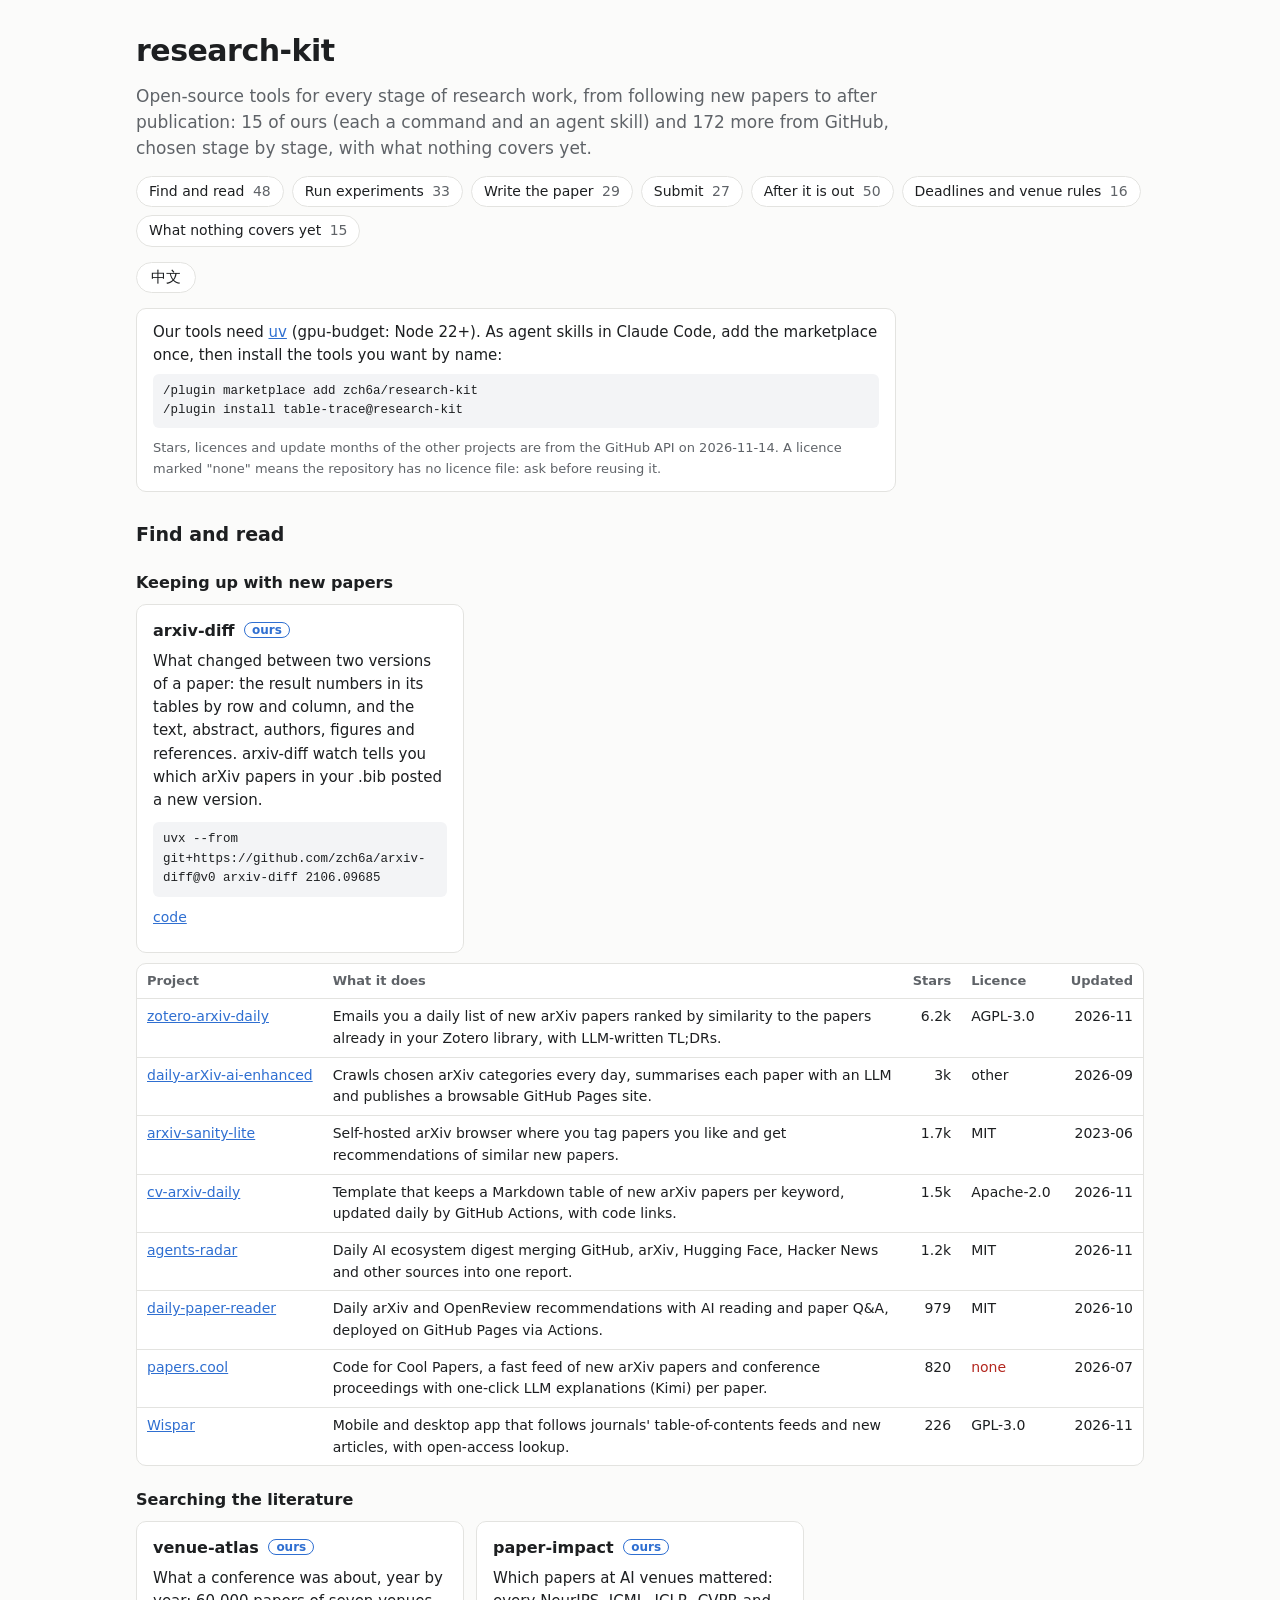
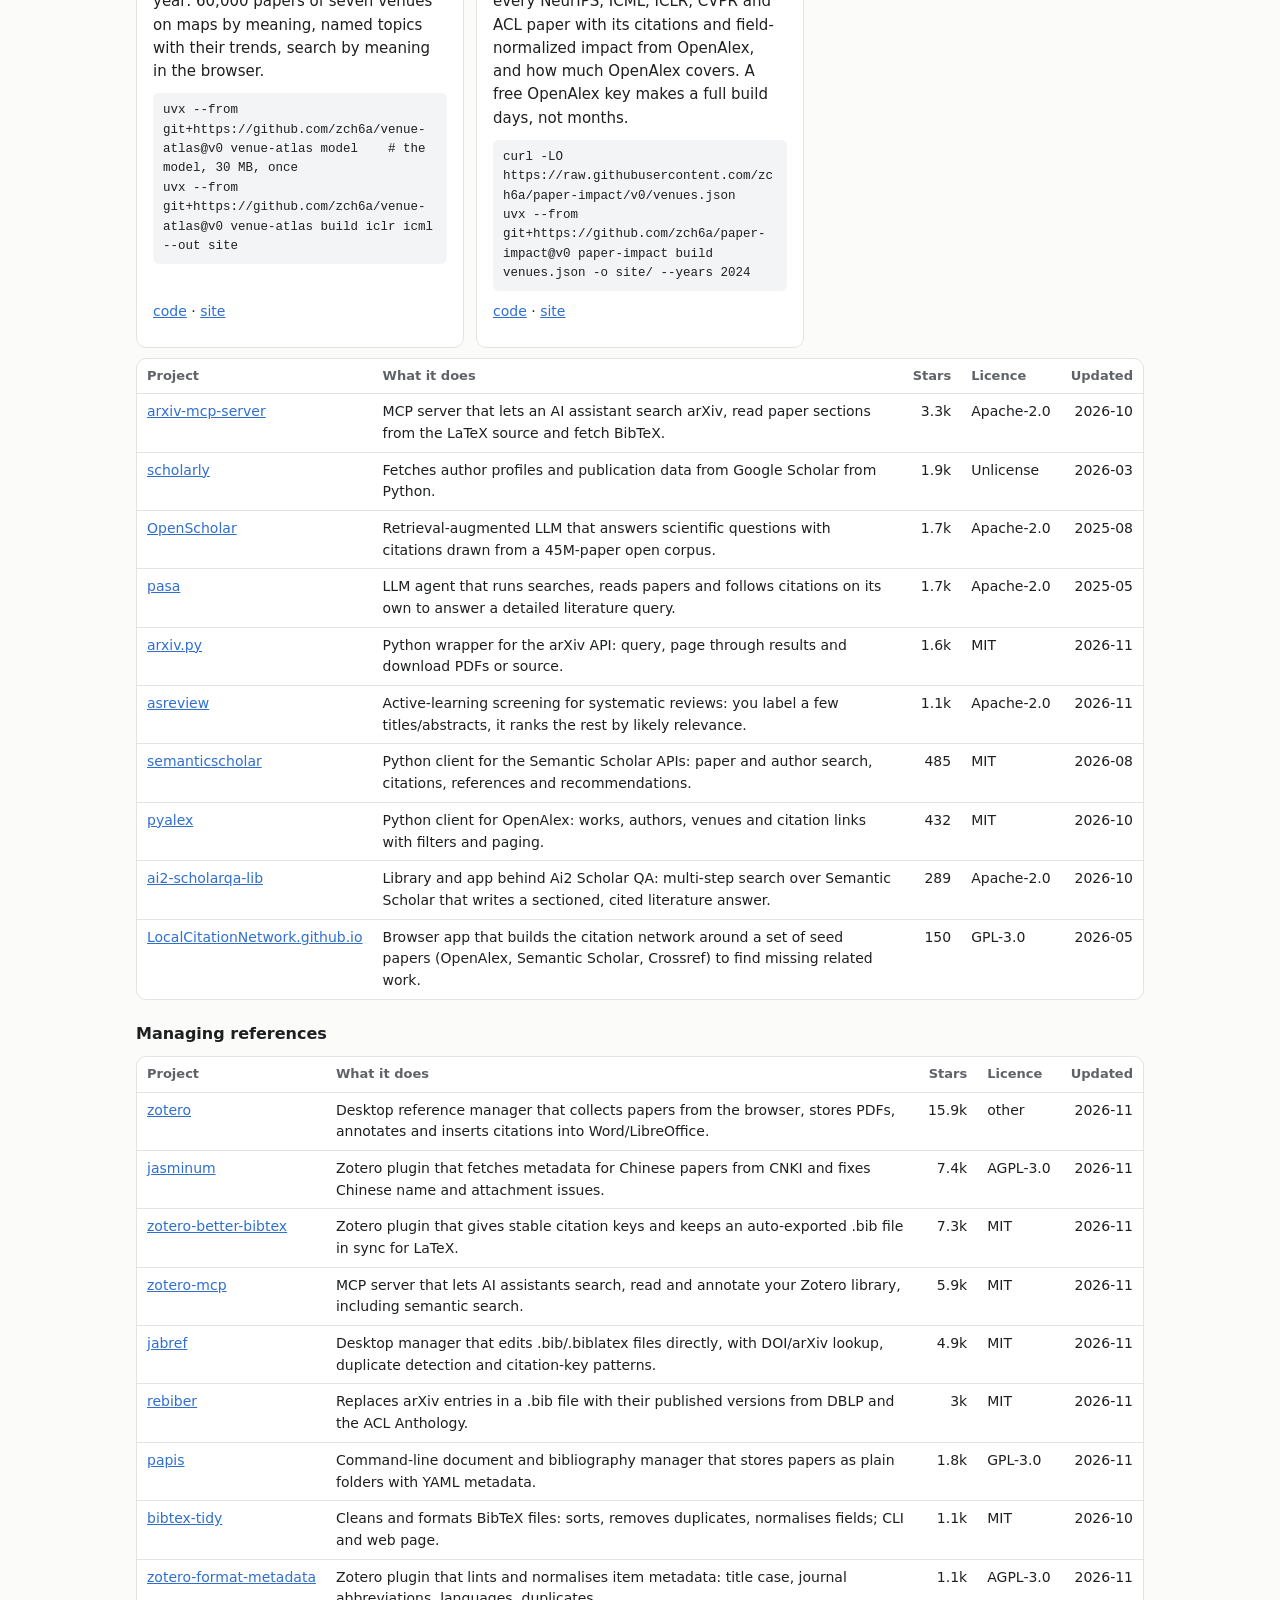
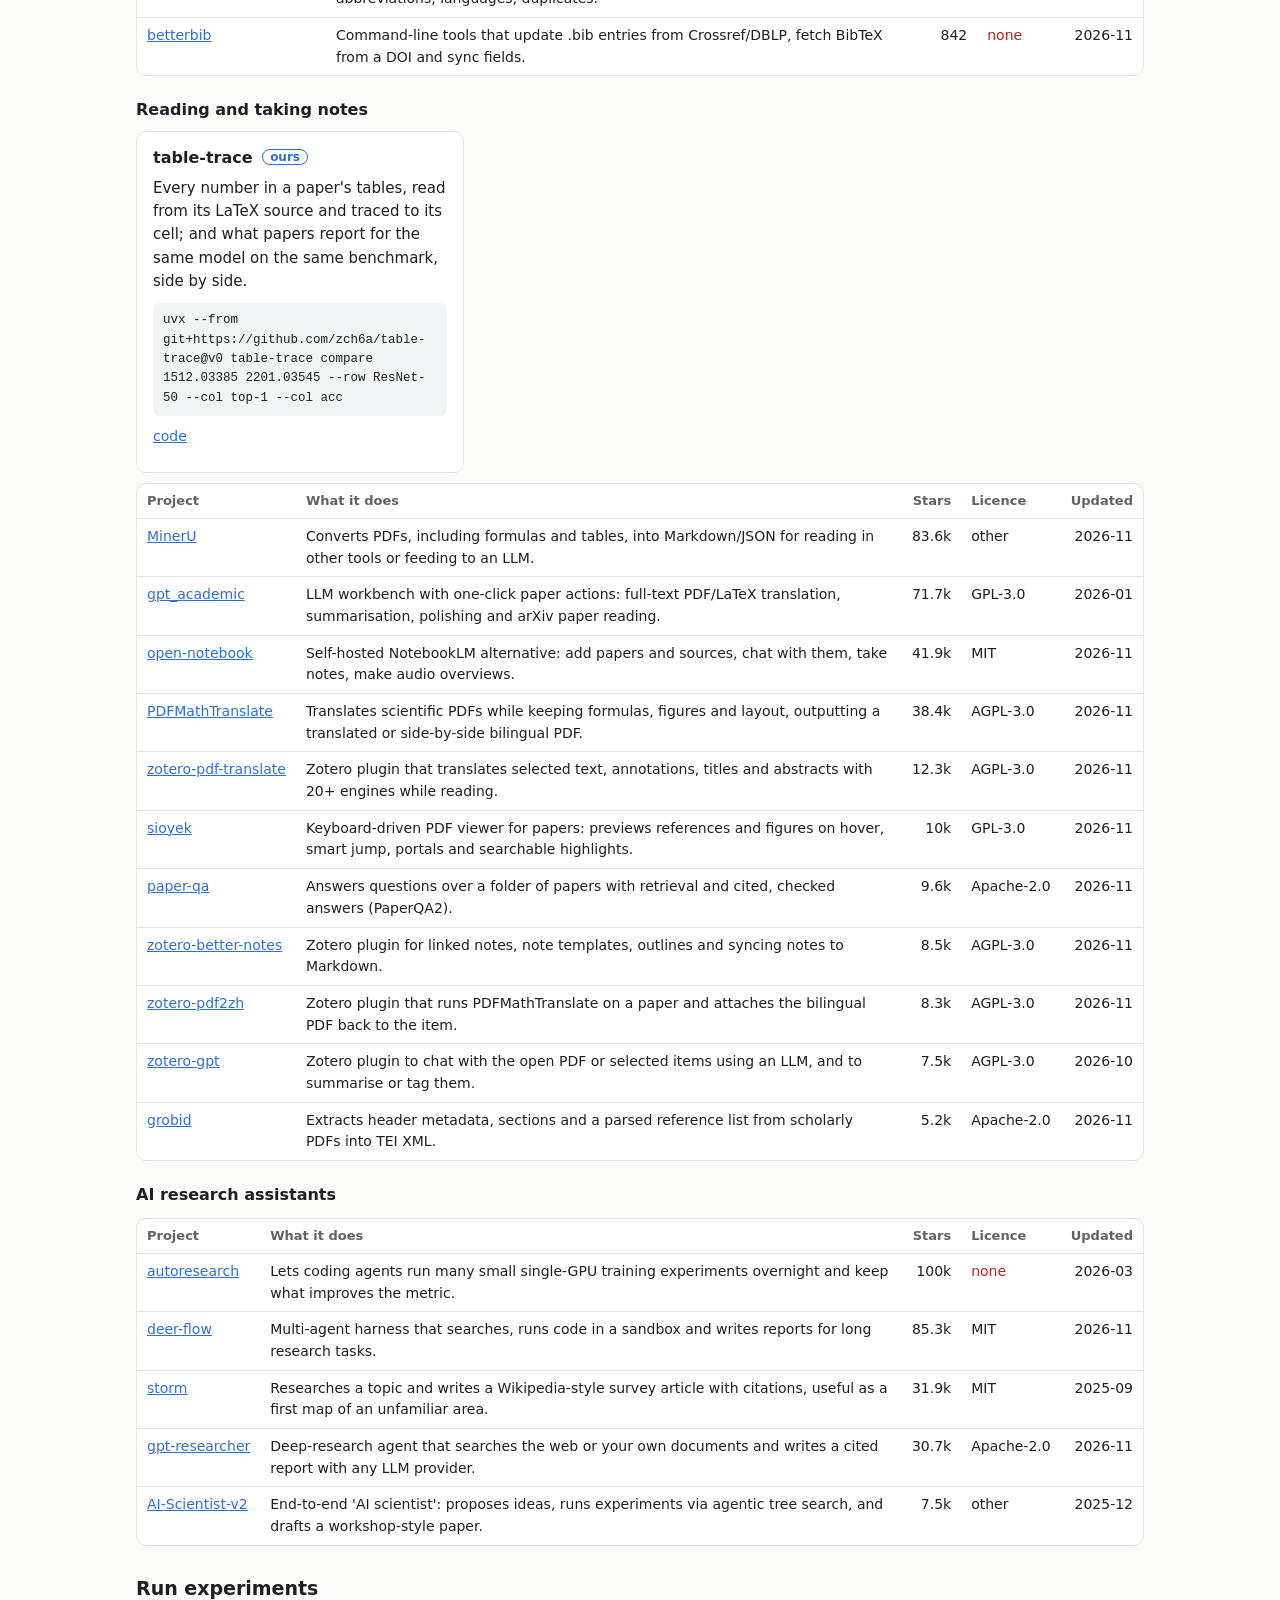
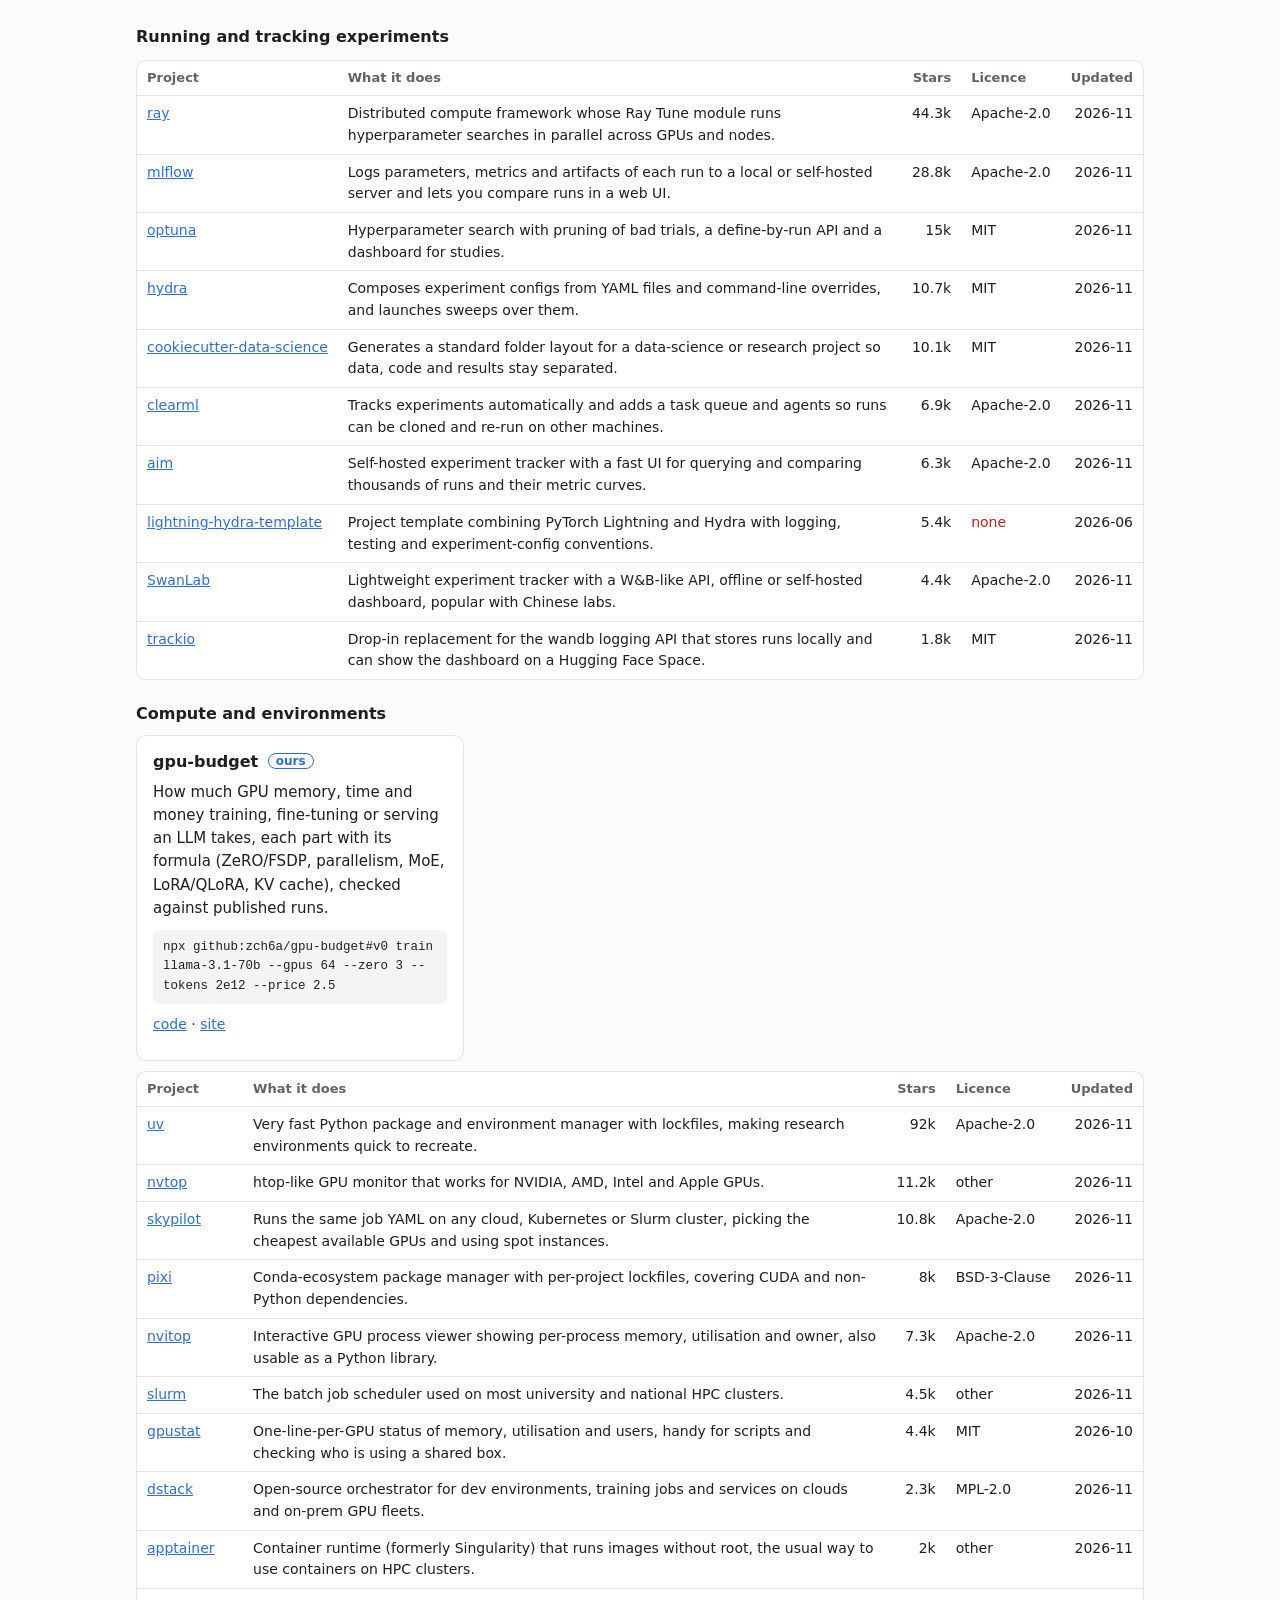
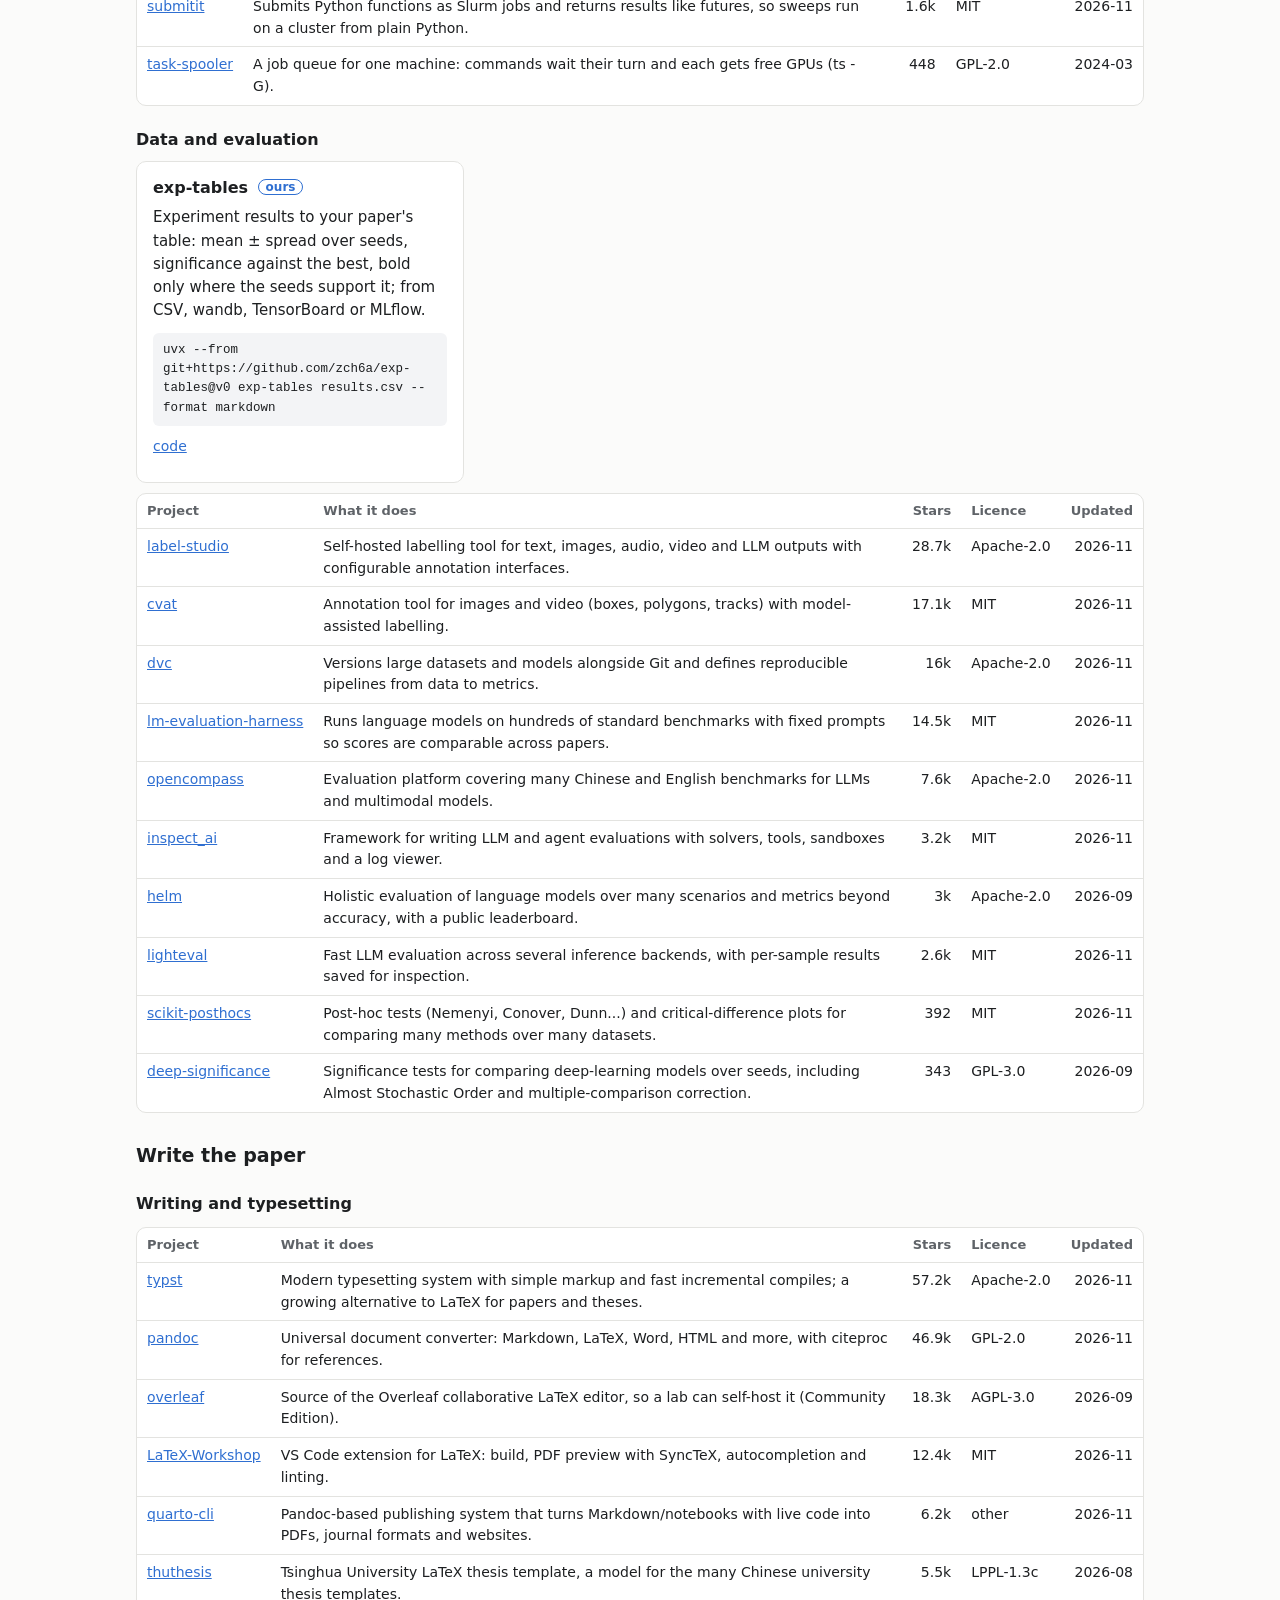
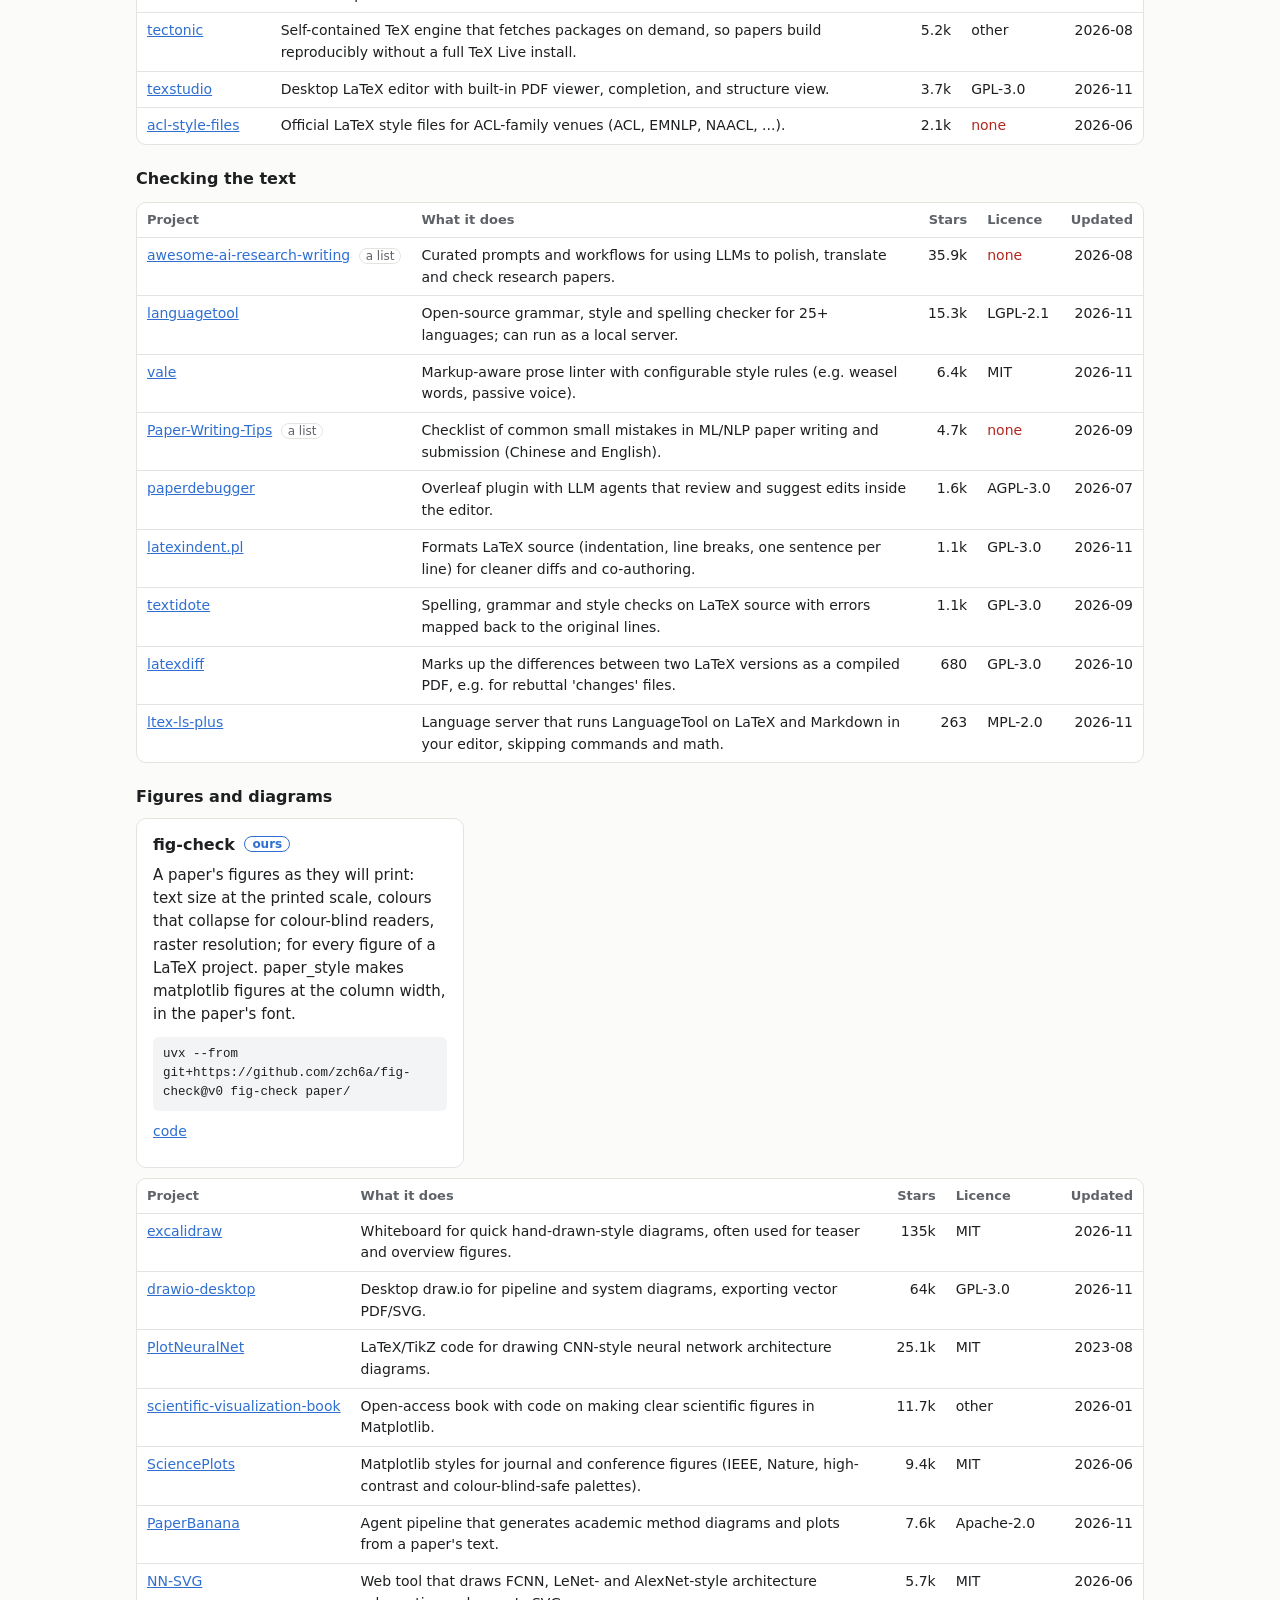
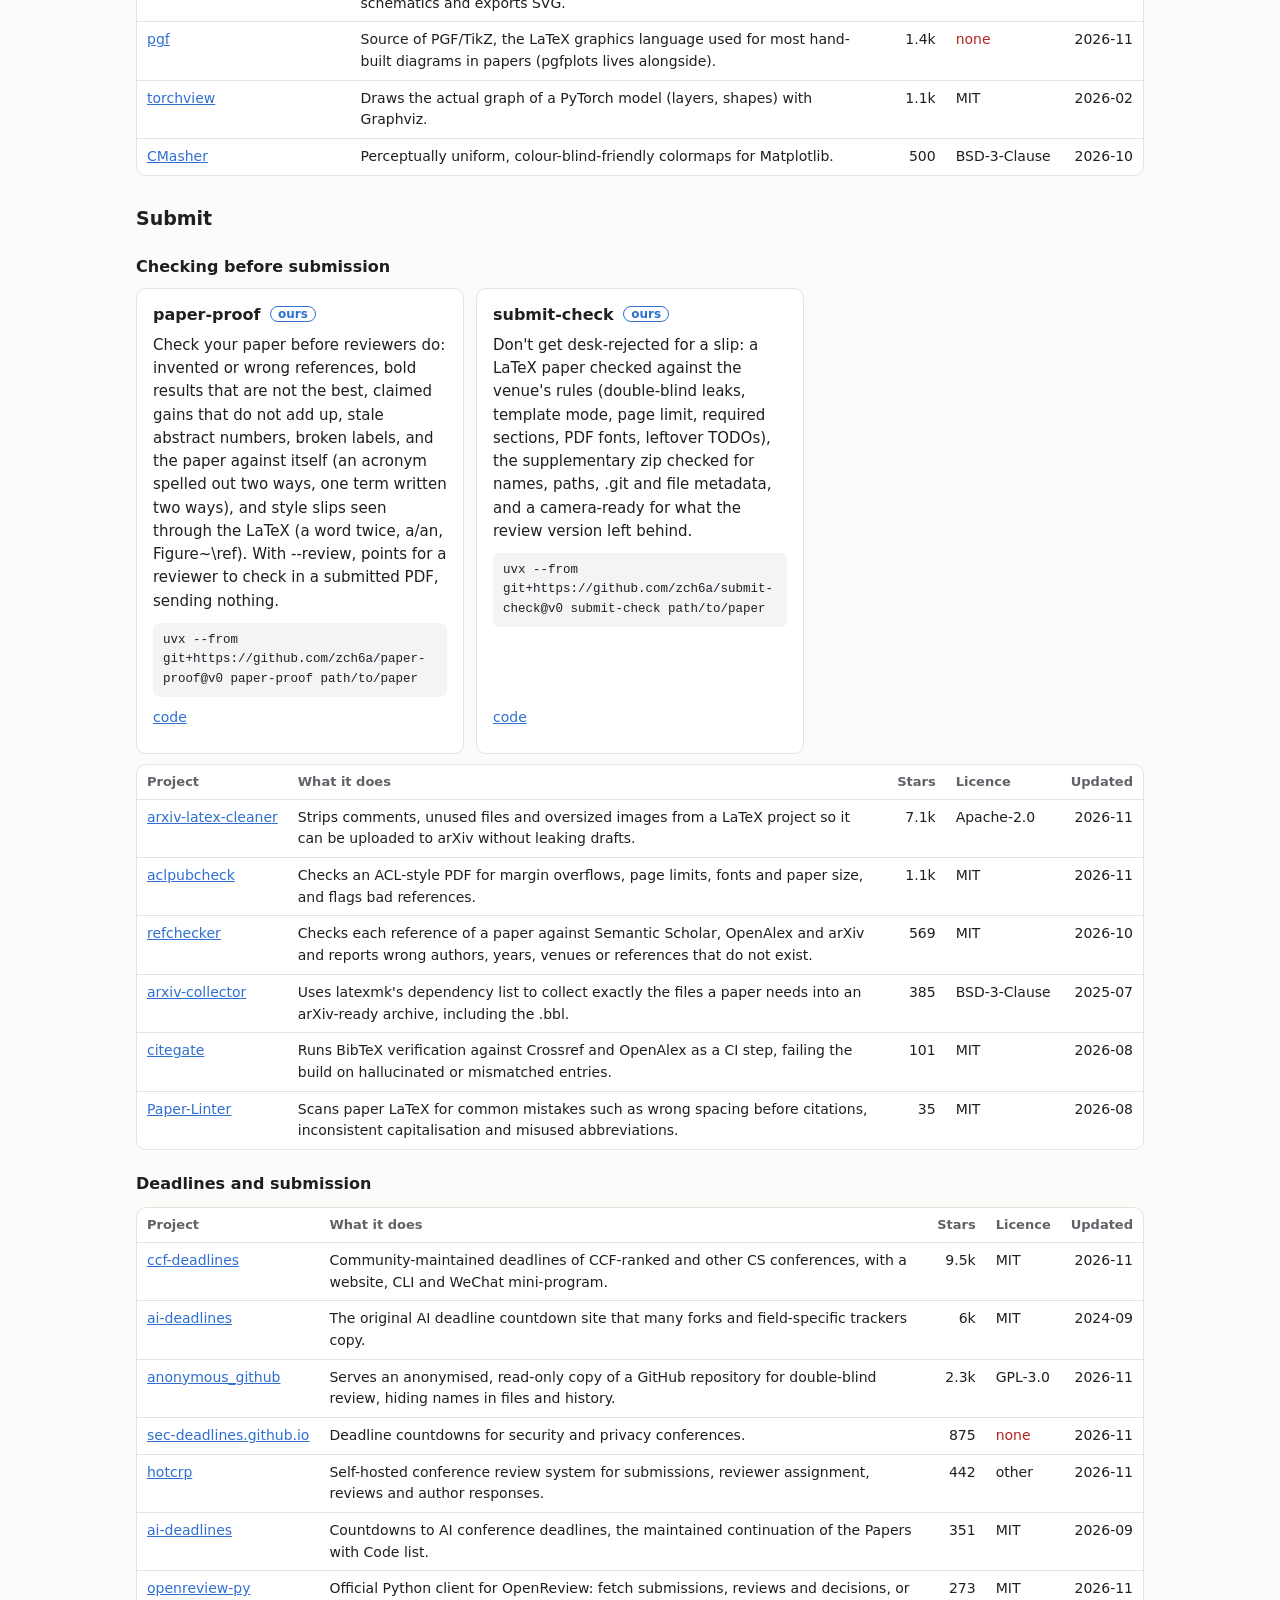
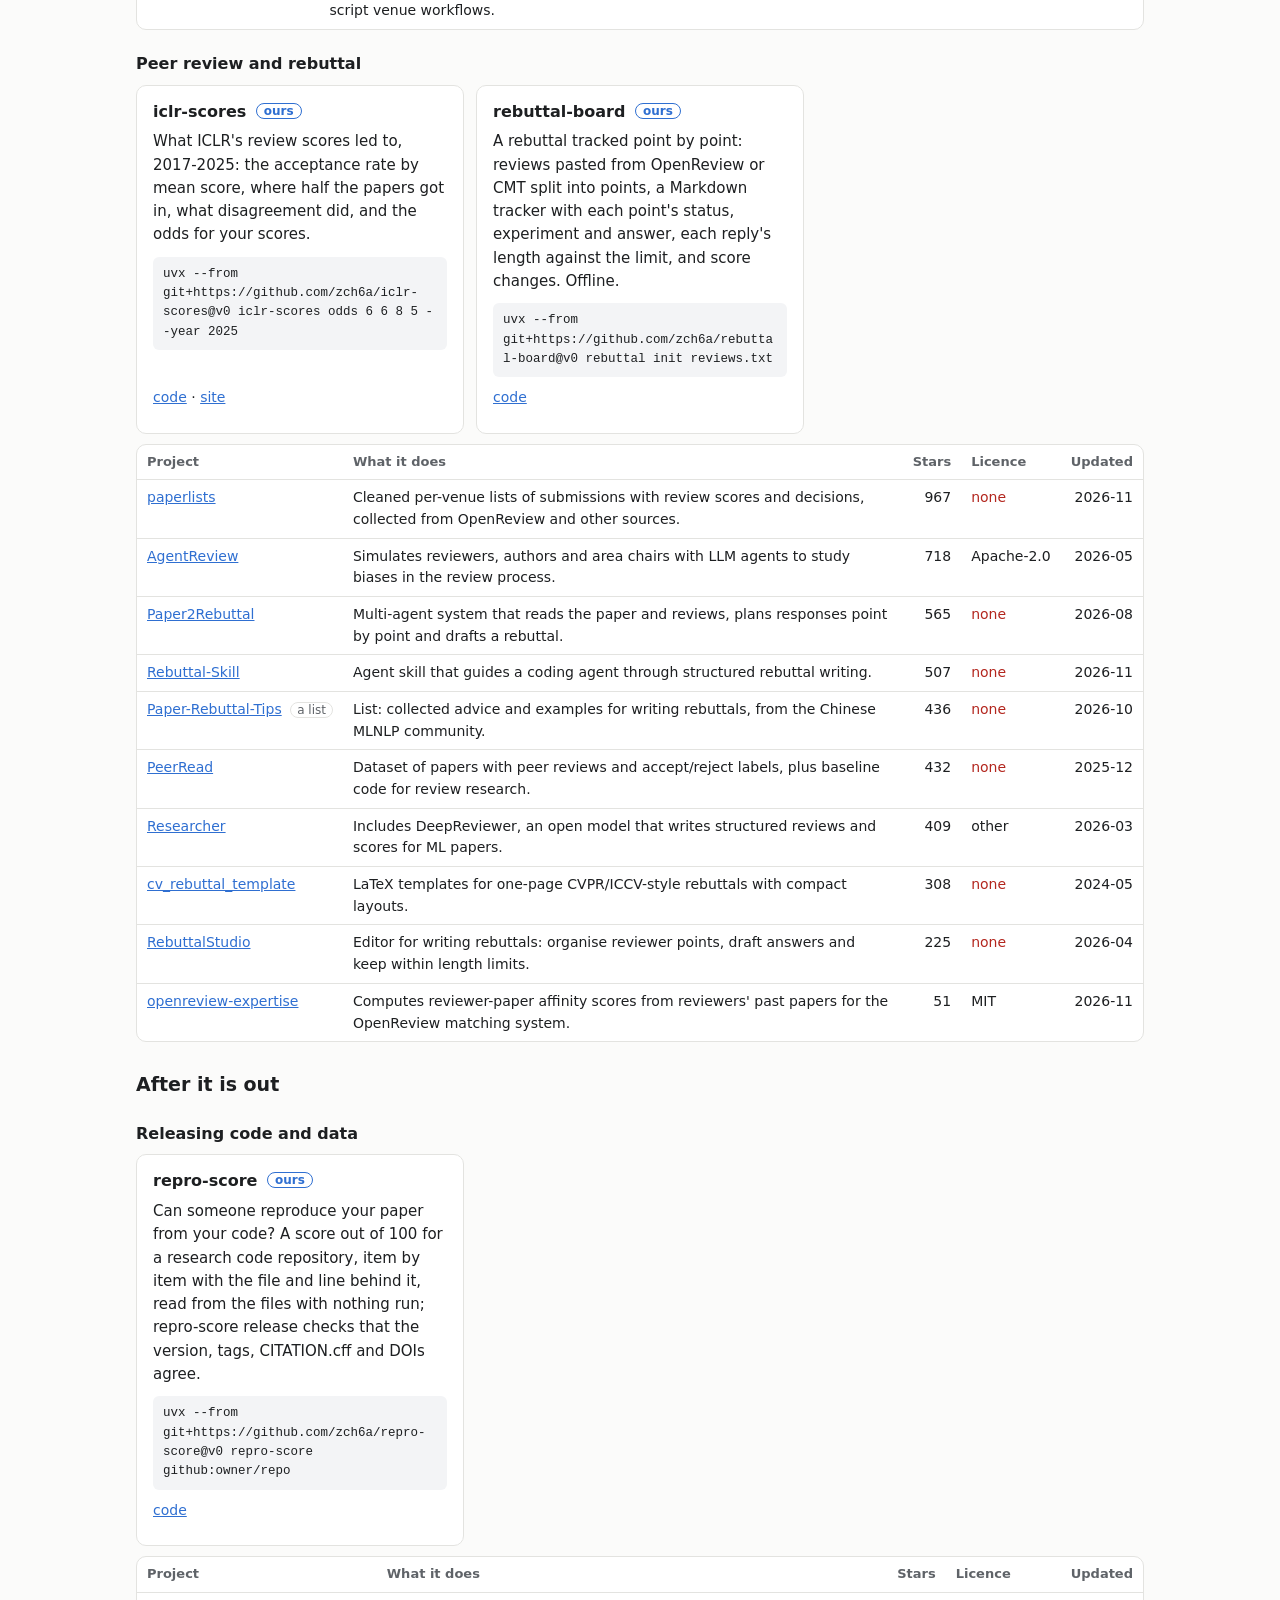
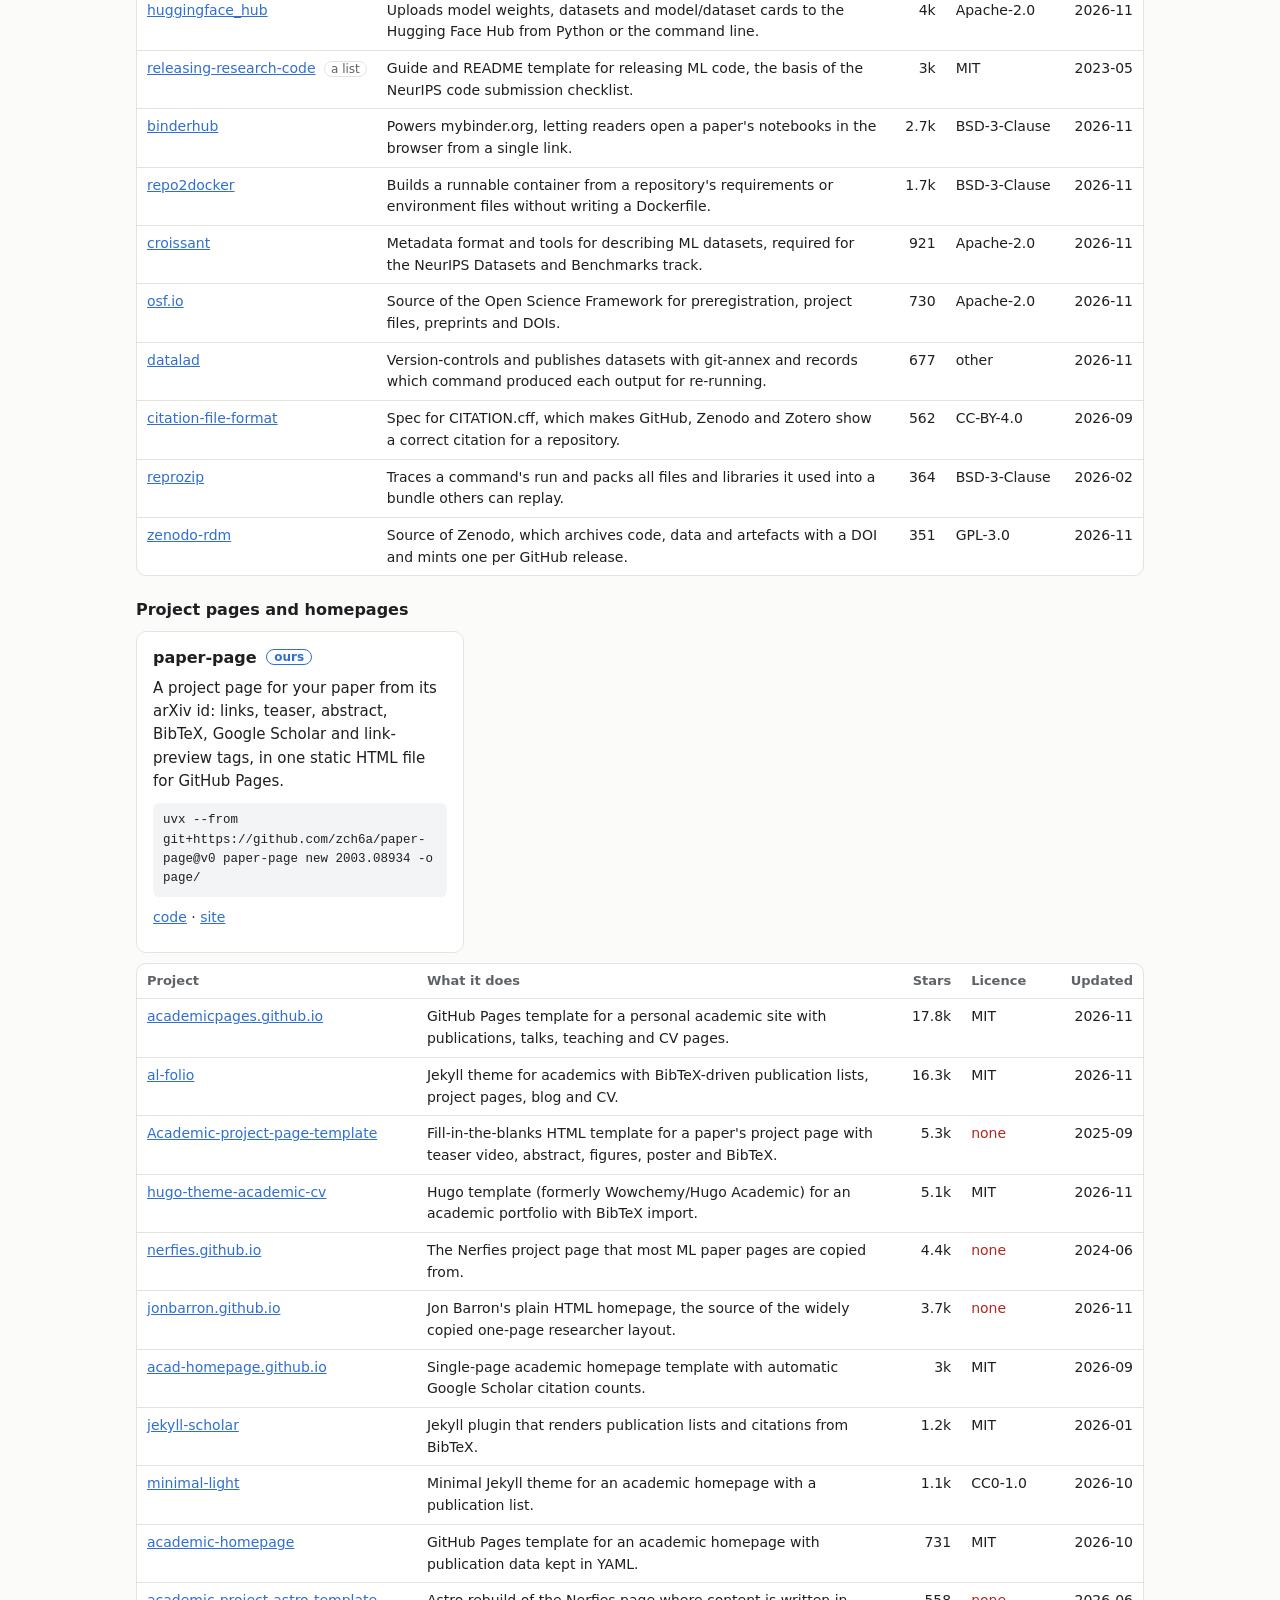
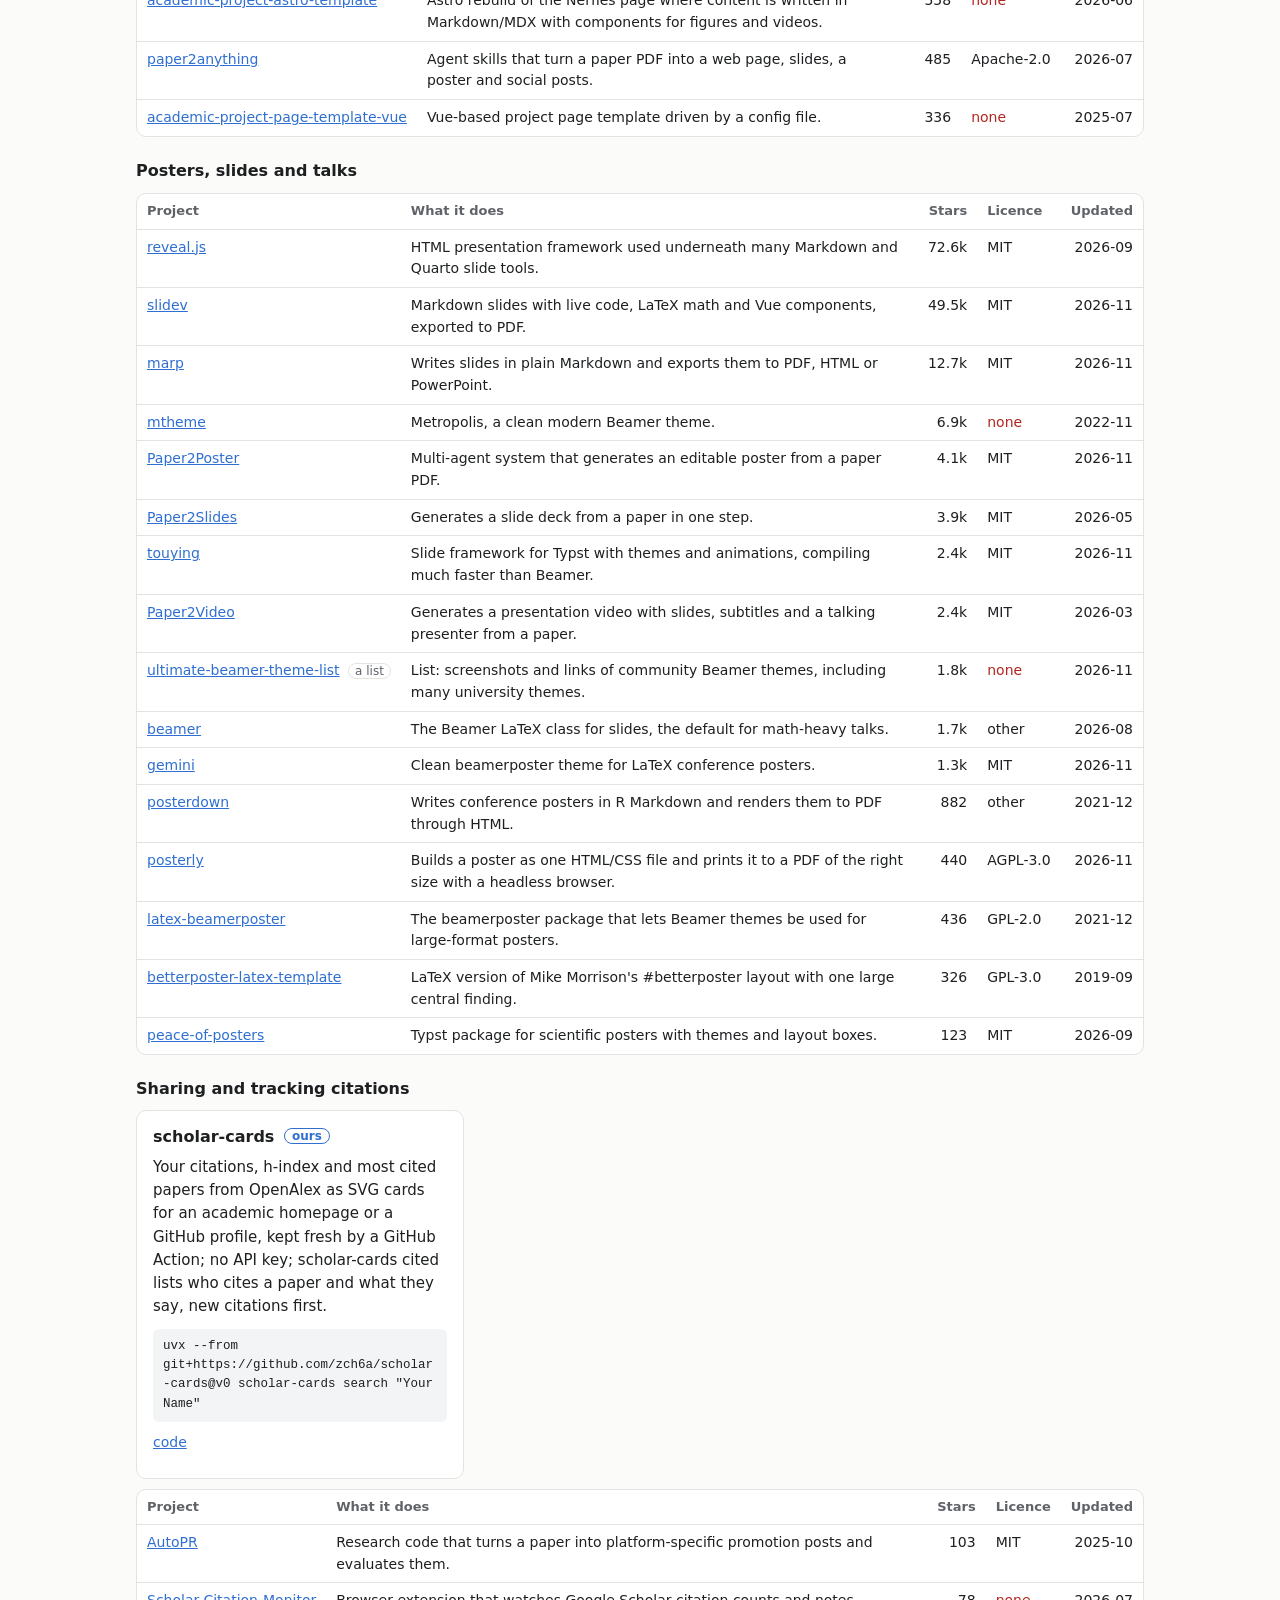
==== commit 79a8b6c9: "reading-group, the fifteenth tool; submit-check move and paper-impact today: 15 needs left" ====
--- a/site/index.html
+++ b/site/index.html
@@ -5,16 +5,16 @@
 <meta name="viewport" content="width=device-width, initial-scale=1">
 <meta http-equiv="Content-Security-Policy" content="default-src 'none'; style-src 'self'; script-src 'self'; img-src 'self' data:; base-uri 'none'; form-action 'none'">
 <title>research-kit</title>
-<meta name="description" content="Open-source tools for every stage of research work: 14 of ours and 172 more from GitHub, stage by stage, and what nothing covers yet.">
+<meta name="description" content="Open-source tools for every stage of research work: 15 of ours and 172 more from GitHub, stage by stage, and what nothing covers yet.">
 <link rel="stylesheet" href="style.css">
 </head>
 <body>
 <header>
   <h1>research-kit</h1>
-  <p class="lead" data-lang="en">Open-source tools for every stage of research work, from following new papers to after publication: 14 of ours (each a command and an agent skill) and 172 more from GitHub, chosen stage by stage, with what nothing covers yet.</p>
-  <p class="lead" data-lang="zh" lang="zh-CN" hidden>科研每个阶段可用的开源工具，从跟踪新论文到论文发表之后：我们自己的 14 个（每个都是一条命令和一个智能体技能），以及按阶段挑选的 GitHub 上另外 172 个项目，还有目前没有工具覆盖的需求。</p>
-  <nav aria-label="Stages" data-lang="en" class="stages"><a href="#en-read">Find and read <span>48<span class="sr"> projects</span></span></a><a href="#en-experiment">Run experiments <span>33<span class="sr"> projects</span></span></a><a href="#en-write">Write the paper <span>29<span class="sr"> projects</span></span></a><a href="#en-submit">Submit <span>27<span class="sr"> projects</span></span></a><a href="#en-after">After it is out <span>49<span class="sr"> projects</span></span></a><a href="#en-deadlines">Deadlines and venue rules <span>16</span></a><a href="#en-gaps">What nothing covers yet <span>16</span></a></nav>
-  <nav aria-label="阶段" data-lang="zh" lang="zh-CN" class="stages" hidden><a href="#zh-read">找文献、读论文 <span>48<span class="sr"> 个项目</span></span></a><a href="#zh-experiment">做实验 <span>33<span class="sr"> 个项目</span></span></a><a href="#zh-write">写论文 <span>29<span class="sr"> 个项目</span></span></a><a href="#zh-submit">投稿 <span>27<span class="sr"> 个项目</span></span></a><a href="#zh-after">发表之后 <span>49<span class="sr"> 个项目</span></span></a><a href="#zh-deadlines">截稿日期与会议规则 <span>16</span></a><a href="#zh-gaps">还没有工具覆盖的需求 <span>16</span></a></nav>
+  <p class="lead" data-lang="en">Open-source tools for every stage of research work, from following new papers to after publication: 15 of ours (each a command and an agent skill) and 172 more from GitHub, chosen stage by stage, with what nothing covers yet.</p>
+  <p class="lead" data-lang="zh" lang="zh-CN" hidden>科研每个阶段可用的开源工具，从跟踪新论文到论文发表之后：我们自己的 15 个（每个都是一条命令和一个智能体技能），以及按阶段挑选的 GitHub 上另外 172 个项目，还有目前没有工具覆盖的需求。</p>
+  <nav aria-label="Stages" data-lang="en" class="stages"><a href="#en-read">Find and read <span>48<span class="sr"> projects</span></span></a><a href="#en-experiment">Run experiments <span>33<span class="sr"> projects</span></span></a><a href="#en-write">Write the paper <span>29<span class="sr"> projects</span></span></a><a href="#en-submit">Submit <span>27<span class="sr"> projects</span></span></a><a href="#en-after">After it is out <span>50<span class="sr"> projects</span></span></a><a href="#en-deadlines">Deadlines and venue rules <span>16</span></a><a href="#en-gaps">What nothing covers yet <span>15</span></a></nav>
+  <nav aria-label="阶段" data-lang="zh" lang="zh-CN" class="stages" hidden><a href="#zh-read">找文献、读论文 <span>48<span class="sr"> 个项目</span></span></a><a href="#zh-experiment">做实验 <span>33<span class="sr"> 个项目</span></span></a><a href="#zh-write">写论文 <span>29<span class="sr"> 个项目</span></span></a><a href="#zh-submit">投稿 <span>27<span class="sr"> 个项目</span></span></a><a href="#zh-after">发表之后 <span>50<span class="sr"> 个项目</span></span></a><a href="#zh-deadlines">截稿日期与会议规则 <span>16</span></a><a href="#zh-gaps">还没有工具覆盖的需求 <span>15</span></a></nav>
   <p><button type="button" id="lang" lang="zh-CN" hidden>中文</button></p>
   <div class="install">
     <p data-lang="en">Our tools need <a href="https://docs.astral.sh/uv/">uv</a> (gpu-budget: Node 22+). As agent skills in Claude Code, add the marketplace once, then install the tools you want by name:</p>
@@ -28,10 +28,10 @@
 <main>
 <div data-lang="en"><section id="en-read"><h2>Find and read</h2><h3 id="en-read-follow">Keeping up with new papers</h3><div class="grid"><article><h4>arxiv-diff <span class="ours">ours</span></h4><p>What changed between two versions of a paper: the result numbers in its tables by row and column, and the text, abstract, authors, figures and references. arxiv-diff watch tells you which arXiv papers in your .bib posted a new version.</p><pre><code>uvx --from git+https://github.com/zch6a/arxiv-diff@v0 arxiv-diff 2106.09685</code></pre><p class="links"><a href="https://github.com/zch6a/arxiv-diff">code</a></p></article></div><div class="table"><table><thead><tr><th>Project</th><th>What it does</th><th class="num">Stars</th><th>Licence</th><th class="num">Updated</th></tr></thead><tbody><tr><td><a href="https://github.com/TideDra/zotero-arxiv-daily">zotero-arxiv-daily</a></td><td>Emails you a daily list of new arXiv papers ranked by similarity to the papers already in your Zotero library, with LLM-written TL;DRs.</td><td class="num">6.2k</td><td>AGPL-3.0</td><td class="num">2026-11</td></tr><tr><td><a href="https://github.com/dw-dengwei/daily-arXiv-ai-enhanced">daily-arXiv-ai-enhanced</a></td><td>Crawls chosen arXiv categories every day, summarises each paper with an LLM and publishes a browsable GitHub Pages site.</td><td class="num">3k</td><td>other</td><td class="num">2026-09</td></tr><tr><td><a href="https://github.com/karpathy/arxiv-sanity-lite">arxiv-sanity-lite</a></td><td>Self-hosted arXiv browser where you tag papers you like and get recommendations of similar new papers.</td><td class="num">1.7k</td><td>MIT</td><td class="num">2023-06</td></tr><tr><td><a href="https://github.com/Vincentqyw/cv-arxiv-daily">cv-arxiv-daily</a></td><td>Template that keeps a Markdown table of new arXiv papers per keyword, updated daily by GitHub Actions, with code links.</td><td class="num">1.5k</td><td>Apache-2.0</td><td class="num">2026-11</td></tr><tr><td><a href="https://github.com/duanyytop/agents-radar">agents-radar</a></td><td>Daily AI ecosystem digest merging GitHub, arXiv, Hugging Face, Hacker News and other sources into one report.</td><td class="num">1.2k</td><td>MIT</td><td class="num">2026-11</td></tr><tr><td><a href="https://github.com/ziwenhahaha/daily-paper-reader">daily-paper-reader</a></td><td>Daily arXiv and OpenReview recommendations with AI reading and paper Q&amp;A, deployed on GitHub Pages via Actions.</td><td class="num">979</td><td>MIT</td><td class="num">2026-10</td></tr><tr><td><a href="https://github.com/bojone/papers.cool">papers.cool</a></td><td>Code for Cool Papers, a fast feed of new arXiv papers and conference proceedings with one-click LLM explanations (Kimi) per paper.</td><td class="num">820</td><td><span class="warn">none</span></td><td class="num">2026-07</td></tr><tr><td><a href="https://github.com/Scriptbash/Wispar">Wispar</a></td><td>Mobile and desktop app that follows journals&#x27; table-of-contents feeds and new articles, with open-access lookup.</td><td class="num">226</td><td>GPL-3.0</td><td class="num">2026-11</td></tr></tbody></table></div><h3 id="en-read-search">Searching the literature</h3><div class="grid"><article><h4>venue-atlas <span class="ours">ours</span></h4><p>What a conference was about, year by year: 60,000 papers of seven venues on maps by meaning, named topics with their trends, search by meaning in the browser.</p><pre><code>uvx --from git+https://github.com/zch6a/venue-atlas@v0 venue-atlas model    # the model, 30 MB, once
 uvx --from git+https://github.com/zch6a/venue-atlas@v0 venue-atlas build iclr icml --out site</code></pre><p class="links"><a href="https://github.com/zch6a/venue-atlas">code</a> · <a href="https://zch6a.github.io/venue-atlas/">site</a></p></article><article><h4>paper-impact <span class="ours">ours</span></h4><p>Which papers at AI venues mattered: every NeurIPS, ICML, ICLR, CVPR and ACL paper with its citations and field-normalized impact from OpenAlex, and how much OpenAlex covers. A free OpenAlex key makes a full build days, not months.</p><pre><code>curl -LO https://raw.githubusercontent.com/zch6a/paper-impact/v0/venues.json
-uvx --from git+https://github.com/zch6a/paper-impact@v0 paper-impact build venues.json -o site/ --years 2024</code></pre><p class="links"><a href="https://github.com/zch6a/paper-impact">code</a> · <a href="https://zch6a.github.io/paper-impact/">site</a></p></article></div><div class="table"><table><thead><tr><th>Project</th><th>What it does</th><th class="num">Stars</th><th>Licence</th><th class="num">Updated</th></tr></thead><tbody><tr><td><a href="https://github.com/blazickjp/arxiv-mcp-server">arxiv-mcp-server</a></td><td>MCP server that lets an AI assistant search arXiv, read paper sections from the LaTeX source and fetch BibTeX.</td><td class="num">3.3k</td><td>Apache-2.0</td><td class="num">2026-10</td></tr><tr><td><a href="https://github.com/scholarly-python-package/scholarly">scholarly</a></td><td>Fetches author profiles and publication data from Google Scholar from Python.</td><td class="num">1.9k</td><td>Unlicense</td><td class="num">2026-03</td></tr><tr><td><a href="https://github.com/AkariAsai/OpenScholar">OpenScholar</a></td><td>Retrieval-augmented LLM that answers scientific questions with citations drawn from a 45M-paper open corpus.</td><td class="num">1.7k</td><td>Apache-2.0</td><td class="num">2025-08</td></tr><tr><td><a href="https://github.com/bytedance/pasa">pasa</a></td><td>LLM agent that runs searches, reads papers and follows citations on its own to answer a detailed literature query.</td><td class="num">1.7k</td><td>Apache-2.0</td><td class="num">2025-05</td></tr><tr><td><a href="https://github.com/lukasschwab/arxiv.py">arxiv.py</a></td><td>Python wrapper for the arXiv API: query, page through results and download PDFs or source.</td><td class="num">1.6k</td><td>MIT</td><td class="num">2026-11</td></tr><tr><td><a href="https://github.com/asreview/asreview">asreview</a></td><td>Active-learning screening for systematic reviews: you label a few titles/abstracts, it ranks the rest by likely relevance.</td><td class="num">1.1k</td><td>Apache-2.0</td><td class="num">2026-11</td></tr><tr><td><a href="https://github.com/danielnsilva/semanticscholar">semanticscholar</a></td><td>Python client for the Semantic Scholar APIs: paper and author search, citations, references and recommendations.</td><td class="num">485</td><td>MIT</td><td class="num">2026-08</td></tr><tr><td><a href="https://github.com/J535D165/pyalex">pyalex</a></td><td>Python client for OpenAlex: works, authors, venues and citation links with filters and paging.</td><td class="num">432</td><td>MIT</td><td class="num">2026-10</td></tr><tr><td><a href="https://github.com/allenai/ai2-scholarqa-lib">ai2-scholarqa-lib</a></td><td>Library and app behind Ai2 Scholar QA: multi-step search over Semantic Scholar that writes a sectioned, cited literature answer.</td><td class="num">289</td><td>Apache-2.0</td><td class="num">2026-10</td></tr><tr><td><a href="https://github.com/LocalCitationNetwork/LocalCitationNetwork.github.io">LocalCitationNetwork.github.io</a></td><td>Browser app that builds the citation network around a set of seed papers (OpenAlex, Semantic Scholar, Crossref) to find missing related work.</td><td class="num">150</td><td>GPL-3.0</td><td class="num">2026-05</td></tr></tbody></table></div><h3 id="en-read-refs">Managing references</h3><div class="table"><table><thead><tr><th>Project</th><th>What it does</th><th class="num">Stars</th><th>Licence</th><th class="num">Updated</th></tr></thead><tbody><tr><td><a href="https://github.com/zotero/zotero">zotero</a></td><td>Desktop reference manager that collects papers from the browser, stores PDFs, annotates and inserts citations into Word/LibreOffice.</td><td class="num">15.9k</td><td>other</td><td class="num">2026-11</td></tr><tr><td><a href="https://github.com/l0o0/jasminum">jasminum</a></td><td>Zotero plugin that fetches metadata for Chinese papers from CNKI and fixes Chinese name and attachment issues.</td><td class="num">7.4k</td><td>AGPL-3.0</td><td class="num">2026-11</td></tr><tr><td><a href="https://github.com/retorquere/zotero-better-bibtex">zotero-better-bibtex</a></td><td>Zotero plugin that gives stable citation keys and keeps an auto-exported .bib file in sync for LaTeX.</td><td class="num">7.3k</td><td>MIT</td><td class="num">2026-11</td></tr><tr><td><a href="https://github.com/54yyyu/zotero-mcp">zotero-mcp</a></td><td>MCP server that lets AI assistants search, read and annotate your Zotero library, including semantic search.</td><td class="num">5.9k</td><td>MIT</td><td class="num">2026-11</td></tr><tr><td><a href="https://github.com/JabRef/jabref">jabref</a></td><td>Desktop manager that edits .bib/.biblatex files directly, with DOI/arXiv lookup, duplicate detection and citation-key patterns.</td><td class="num">4.9k</td><td>MIT</td><td class="num">2026-11</td></tr><tr><td><a href="https://github.com/yuchenlin/rebiber">rebiber</a></td><td>Replaces arXiv entries in a .bib file with their published versions from DBLP and the ACL Anthology.</td><td class="num">3k</td><td>MIT</td><td class="num">2026-11</td></tr><tr><td><a href="https://github.com/papis/papis">papis</a></td><td>Command-line document and bibliography manager that stores papers as plain folders with YAML metadata.</td><td class="num">1.8k</td><td>GPL-3.0</td><td class="num">2026-11</td></tr><tr><td><a href="https://github.com/FlamingTempura/bibtex-tidy">bibtex-tidy</a></td><td>Cleans and formats BibTeX files: sorts, removes duplicates, normalises fields; CLI and web page.</td><td class="num">1.1k</td><td>MIT</td><td class="num">2026-10</td></tr><tr><td><a href="https://github.com/northword/zotero-format-metadata">zotero-format-metadata</a></td><td>Zotero plugin that lints and normalises item metadata: title case, journal abbreviations, languages, duplicates.</td><td class="num">1.1k</td><td>AGPL-3.0</td><td class="num">2026-11</td></tr><tr><td><a href="https://github.com/texworld/betterbib">betterbib</a></td><td>Command-line tools that update .bib entries from Crossref/DBLP, fetch BibTeX from a DOI and sync fields.</td><td class="num">842</td><td><span class="warn">none</span></td><td class="num">2026-11</td></tr></tbody></table></div><h3 id="en-read-reading">Reading and taking notes</h3><div class="grid"><article><h4>table-trace <span class="ours">ours</span></h4><p>Every number in a paper&#x27;s tables, read from its LaTeX source and traced to its cell; and what papers report for the same model on the same benchmark, side by side.</p><pre><code>uvx --from git+https://github.com/zch6a/table-trace@v0 table-trace compare 1512.03385 2201.03545 --row ResNet-50 --col top-1 --col acc</code></pre><p class="links"><a href="https://github.com/zch6a/table-trace">code</a></p></article></div><div class="table"><table><thead><tr><th>Project</th><th>What it does</th><th class="num">Stars</th><th>Licence</th><th class="num">Updated</th></tr></thead><tbody><tr><td><a href="https://github.com/opendatalab/MinerU">MinerU</a></td><td>Converts PDFs, including formulas and tables, into Markdown/JSON for reading in other tools or feeding to an LLM.</td><td class="num">83.6k</td><td>other</td><td class="num">2026-11</td></tr><tr><td><a href="https://github.com/binary-husky/gpt_academic">gpt_academic</a></td><td>LLM workbench with one-click paper actions: full-text PDF/LaTeX translation, summarisation, polishing and arXiv paper reading.</td><td class="num">71.7k</td><td>GPL-3.0</td><td class="num">2026-01</td></tr><tr><td><a href="https://github.com/lfnovo/open-notebook">open-notebook</a></td><td>Self-hosted NotebookLM alternative: add papers and sources, chat with them, take notes, make audio overviews.</td><td class="num">41.9k</td><td>MIT</td><td class="num">2026-11</td></tr><tr><td><a href="https://github.com/PDFMathTranslate/PDFMathTranslate">PDFMathTranslate</a></td><td>Translates scientific PDFs while keeping formulas, figures and layout, outputting a translated or side-by-side bilingual PDF.</td><td class="num">38.4k</td><td>AGPL-3.0</td><td class="num">2026-11</td></tr><tr><td><a href="https://github.com/windingwind/zotero-pdf-translate">zotero-pdf-translate</a></td><td>Zotero plugin that translates selected text, annotations, titles and abstracts with 20+ engines while reading.</td><td class="num">12.3k</td><td>AGPL-3.0</td><td class="num">2026-11</td></tr><tr><td><a href="https://github.com/ahrm/sioyek">sioyek</a></td><td>Keyboard-driven PDF viewer for papers: previews references and figures on hover, smart jump, portals and searchable highlights.</td><td class="num">10k</td><td>GPL-3.0</td><td class="num">2026-11</td></tr><tr><td><a href="https://github.com/Future-House/paper-qa">paper-qa</a></td><td>Answers questions over a folder of papers with retrieval and cited, checked answers (PaperQA2).</td><td class="num">9.6k</td><td>Apache-2.0</td><td class="num">2026-11</td></tr><tr><td><a href="https://github.com/windingwind/zotero-better-notes">zotero-better-notes</a></td><td>Zotero plugin for linked notes, note templates, outlines and syncing notes to Markdown.</td><td class="num">8.5k</td><td>AGPL-3.0</td><td class="num">2026-11</td></tr><tr><td><a href="https://github.com/guaguastandup/zotero-pdf2zh">zotero-pdf2zh</a></td><td>Zotero plugin that runs PDFMathTranslate on a paper and attaches the bilingual PDF back to the item.</td><td class="num">8.3k</td><td>AGPL-3.0</td><td class="num">2026-11</td></tr><tr><td><a href="https://github.com/MuiseDestiny/zotero-gpt">zotero-gpt</a></td><td>Zotero plugin to chat with the open PDF or selected items using an LLM, and to summarise or tag them.</td><td class="num">7.5k</td><td>AGPL-3.0</td><td class="num">2026-10</td></tr><tr><td><a href="https://github.com/grobidOrg/grobid">grobid</a></td><td>Extracts header metadata, sections and a parsed reference list from scholarly PDFs into TEI XML.</td><td class="num">5.2k</td><td>Apache-2.0</td><td class="num">2026-11</td></tr></tbody></table></div><h3 id="en-read-assistants">AI research assistants</h3><div class="table"><table><thead><tr><th>Project</th><th>What it does</th><th class="num">Stars</th><th>Licence</th><th class="num">Updated</th></tr></thead><tbody><tr><td><a href="https://github.com/karpathy/autoresearch">autoresearch</a></td><td>Lets coding agents run many small single-GPU training experiments overnight and keep what improves the metric.</td><td class="num">100k</td><td><span class="warn">none</span></td><td class="num">2026-03</td></tr><tr><td><a href="https://github.com/bytedance/deer-flow">deer-flow</a></td><td>Multi-agent harness that searches, runs code in a sandbox and writes reports for long research tasks.</td><td class="num">85.3k</td><td>MIT</td><td class="num">2026-11</td></tr><tr><td><a href="https://github.com/stanford-oval/storm">storm</a></td><td>Researches a topic and writes a Wikipedia-style survey article with citations, useful as a first map of an unfamiliar area.</td><td class="num">31.9k</td><td>MIT</td><td class="num">2025-09</td></tr><tr><td><a href="https://github.com/assafelovic/gpt-researcher">gpt-researcher</a></td><td>Deep-research agent that searches the web or your own documents and writes a cited report with any LLM provider.</td><td class="num">30.7k</td><td>Apache-2.0</td><td class="num">2026-11</td></tr><tr><td><a href="https://github.com/SakanaAI/AI-Scientist-v2">AI-Scientist-v2</a></td><td>End-to-end &#x27;AI scientist&#x27;: proposes ideas, runs experiments via agentic tree search, and drafts a workshop-style paper.</td><td class="num">7.5k</td><td>other</td><td class="num">2025-12</td></tr></tbody></table></div></section><section id="en-experiment"><h2>Run experiments</h2><h3 id="en-experiment-tracking">Running and tracking experiments</h3><div class="table"><table><thead><tr><th>Project</th><th>What it does</th><th class="num">Stars</th><th>Licence</th><th class="num">Updated</th></tr></thead><tbody><tr><td><a href="https://github.com/ray-project/ray">ray</a></td><td>Distributed compute framework whose Ray Tune module runs hyperparameter searches in parallel across GPUs and nodes.</td><td class="num">44.3k</td><td>Apache-2.0</td><td class="num">2026-11</td></tr><tr><td><a href="https://github.com/mlflow/mlflow">mlflow</a></td><td>Logs parameters, metrics and artifacts of each run to a local or self-hosted server and lets you compare runs in a web UI.</td><td class="num">28.8k</td><td>Apache-2.0</td><td class="num">2026-11</td></tr><tr><td><a href="https://github.com/optuna/optuna">optuna</a></td><td>Hyperparameter search with pruning of bad trials, a define-by-run API and a dashboard for studies.</td><td class="num">15k</td><td>MIT</td><td class="num">2026-11</td></tr><tr><td><a href="https://github.com/hydra-ecosystem/hydra">hydra</a></td><td>Composes experiment configs from YAML files and command-line overrides, and launches sweeps over them.</td><td class="num">10.7k</td><td>MIT</td><td class="num">2026-11</td></tr><tr><td><a href="https://github.com/drivendataorg/cookiecutter-data-science">cookiecutter-data-science</a></td><td>Generates a standard folder layout for a data-science or research project so data, code and results stay separated.</td><td class="num">10.1k</td><td>MIT</td><td class="num">2026-11</td></tr><tr><td><a href="https://github.com/clearml/clearml">clearml</a></td><td>Tracks experiments automatically and adds a task queue and agents so runs can be cloned and re-run on other machines.</td><td class="num">6.9k</td><td>Apache-2.0</td><td class="num">2026-11</td></tr><tr><td><a href="https://github.com/aimhubio/aim">aim</a></td><td>Self-hosted experiment tracker with a fast UI for querying and comparing thousands of runs and their metric curves.</td><td class="num">6.3k</td><td>Apache-2.0</td><td class="num">2026-11</td></tr><tr><td><a href="https://github.com/ashleve/lightning-hydra-template">lightning-hydra-template</a></td><td>Project template combining PyTorch Lightning and Hydra with logging, testing and experiment-config conventions.</td><td class="num">5.4k</td><td><span class="warn">none</span></td><td class="num">2026-06</td></tr><tr><td><a href="https://github.com/SwanHubX/SwanLab">SwanLab</a></td><td>Lightweight experiment tracker with a W&amp;B-like API, offline or self-hosted dashboard, popular with Chinese labs.</td><td class="num">4.4k</td><td>Apache-2.0</td><td class="num">2026-11</td></tr><tr><td><a href="https://github.com/gradio-app/trackio">trackio</a></td><td>Drop-in replacement for the wandb logging API that stores runs locally and can show the dashboard on a Hugging Face Space.</td><td class="num">1.8k</td><td>MIT</td><td class="num">2026-11</td></tr></tbody></table></div><h3 id="en-experiment-compute">Compute and environments</h3><div class="grid"><article><h4>gpu-budget <span class="ours">ours</span></h4><p>How much GPU memory, time and money training, fine-tuning or serving an LLM takes, each part with its formula (ZeRO/FSDP, parallelism, MoE, LoRA/QLoRA, KV cache), checked against published runs.</p><pre><code>npx github:zch6a/gpu-budget#v0 train llama-3.1-70b --gpus 64 --zero 3 --tokens 2e12 --price 2.5</code></pre><p class="links"><a href="https://github.com/zch6a/gpu-budget">code</a> · <a href="https://zch6a.github.io/gpu-budget/">site</a></p></article></div><div class="table"><table><thead><tr><th>Project</th><th>What it does</th><th class="num">Stars</th><th>Licence</th><th class="num">Updated</th></tr></thead><tbody><tr><td><a href="https://github.com/astral-sh/uv">uv</a></td><td>Very fast Python package and environment manager with lockfiles, making research environments quick to recreate.</td><td class="num">92k</td><td>Apache-2.0</td><td class="num">2026-11</td></tr><tr><td><a href="https://github.com/Syllo/nvtop">nvtop</a></td><td>htop-like GPU monitor that works for NVIDIA, AMD, Intel and Apple GPUs.</td><td class="num">11.2k</td><td>other</td><td class="num">2026-11</td></tr><tr><td><a href="https://github.com/skypilot-org/skypilot">skypilot</a></td><td>Runs the same job YAML on any cloud, Kubernetes or Slurm cluster, picking the cheapest available GPUs and using spot instances.</td><td class="num">10.8k</td><td>Apache-2.0</td><td class="num">2026-11</td></tr><tr><td><a href="https://github.com/prefix-dev/pixi">pixi</a></td><td>Conda-ecosystem package manager with per-project lockfiles, covering CUDA and non-Python dependencies.</td><td class="num">8k</td><td>BSD-3-Clause</td><td class="num">2026-11</td></tr><tr><td><a href="https://github.com/XuehaiPan/nvitop">nvitop</a></td><td>Interactive GPU process viewer showing per-process memory, utilisation and owner, also usable as a Python library.</td><td class="num">7.3k</td><td>Apache-2.0</td><td class="num">2026-11</td></tr><tr><td><a href="https://github.com/SchedMD/slurm">slurm</a></td><td>The batch job scheduler used on most university and national HPC clusters.</td><td class="num">4.5k</td><td>other</td><td class="num">2026-11</td></tr><tr><td><a href="https://github.com/wookayin/gpustat">gpustat</a></td><td>One-line-per-GPU status of memory, utilisation and users, handy for scripts and checking who is using a shared box.</td><td class="num">4.4k</td><td>MIT</td><td class="num">2026-10</td></tr><tr><td><a href="https://github.com/dstackai/dstack">dstack</a></td><td>Open-source orchestrator for dev environments, training jobs and services on clouds and on-prem GPU fleets.</td><td class="num">2.3k</td><td>MPL-2.0</td><td class="num">2026-11</td></tr><tr><td><a href="https://github.com/apptainer/apptainer">apptainer</a></td><td>Container runtime (formerly Singularity) that runs images without root, the usual way to use containers on HPC clusters.</td><td class="num">2k</td><td>other</td><td class="num">2026-11</td></tr><tr><td><a href="https://github.com/facebookincubator/submitit">submitit</a></td><td>Submits Python functions as Slurm jobs and returns results like futures, so sweeps run on a cluster from plain Python.</td><td class="num">1.6k</td><td>MIT</td><td class="num">2026-11</td></tr><tr><td><a href="https://github.com/justanhduc/task-spooler">task-spooler</a></td><td>A job queue for one machine: commands wait their turn and each gets free GPUs (ts -G).</td><td class="num">448</td><td>GPL-2.0</td><td class="num">2024-03</td></tr></tbody></table></div><h3 id="en-experiment-evaluation">Data and evaluation</h3><div class="grid"><article><h4>exp-tables <span class="ours">ours</span></h4><p>Experiment results to your paper&#x27;s table: mean ± spread over seeds, significance against the best, bold only where the seeds support it; from CSV, wandb, TensorBoard or MLflow.</p><pre><code>uvx --from git+https://github.com/zch6a/exp-tables@v0 exp-tables results.csv --format markdown</code></pre><p class="links"><a href="https://github.com/zch6a/exp-tables">code</a></p></article></div><div class="table"><table><thead><tr><th>Project</th><th>What it does</th><th class="num">Stars</th><th>Licence</th><th class="num">Updated</th></tr></thead><tbody><tr><td><a href="https://github.com/HumanSignal/label-studio">label-studio</a></td><td>Self-hosted labelling tool for text, images, audio, video and LLM outputs with configurable annotation interfaces.</td><td class="num">28.7k</td><td>Apache-2.0</td><td class="num">2026-11</td></tr><tr><td><a href="https://github.com/cvat-ai/cvat">cvat</a></td><td>Annotation tool for images and video (boxes, polygons, tracks) with model-assisted labelling.</td><td class="num">17.1k</td><td>MIT</td><td class="num">2026-11</td></tr><tr><td><a href="https://github.com/treeverse/dvc">dvc</a></td><td>Versions large datasets and models alongside Git and defines reproducible pipelines from data to metrics.</td><td class="num">16k</td><td>Apache-2.0</td><td class="num">2026-11</td></tr><tr><td><a href="https://github.com/EleutherAI/lm-evaluation-harness">lm-evaluation-harness</a></td><td>Runs language models on hundreds of standard benchmarks with fixed prompts so scores are comparable across papers.</td><td class="num">14.5k</td><td>MIT</td><td class="num">2026-11</td></tr><tr><td><a href="https://github.com/open-compass/opencompass">opencompass</a></td><td>Evaluation platform covering many Chinese and English benchmarks for LLMs and multimodal models.</td><td class="num">7.6k</td><td>Apache-2.0</td><td class="num">2026-11</td></tr><tr><td><a href="https://github.com/UKGovernmentBEIS/inspect_ai">inspect_ai</a></td><td>Framework for writing LLM and agent evaluations with solvers, tools, sandboxes and a log viewer.</td><td class="num">3.2k</td><td>MIT</td><td class="num">2026-11</td></tr><tr><td><a href="https://github.com/stanford-crfm/helm">helm</a></td><td>Holistic evaluation of language models over many scenarios and metrics beyond accuracy, with a public leaderboard.</td><td class="num">3k</td><td>Apache-2.0</td><td class="num">2026-09</td></tr><tr><td><a href="https://github.com/huggingface/lighteval">lighteval</a></td><td>Fast LLM evaluation across several inference backends, with per-sample results saved for inspection.</td><td class="num">2.6k</td><td>MIT</td><td class="num">2026-11</td></tr><tr><td><a href="https://github.com/maximtrp/scikit-posthocs">scikit-posthocs</a></td><td>Post-hoc tests (Nemenyi, Conover, Dunn...) and critical-difference plots for comparing many methods over many datasets.</td><td class="num">392</td><td>MIT</td><td class="num">2026-11</td></tr><tr><td><a href="https://github.com/Kaleidophon/deep-significance">deep-significance</a></td><td>Significance tests for comparing deep-learning models over seeds, including Almost Stochastic Order and multiple-comparison correction.</td><td class="num">343</td><td>GPL-3.0</td><td class="num">2026-09</td></tr></tbody></table></div></section><section id="en-write"><h2>Write the paper</h2><h3 id="en-write-writing">Writing and typesetting</h3><div class="table"><table><thead><tr><th>Project</th><th>What it does</th><th class="num">Stars</th><th>Licence</th><th class="num">Updated</th></tr></thead><tbody><tr><td><a href="https://github.com/typst/typst">typst</a></td><td>Modern typesetting system with simple markup and fast incremental compiles; a growing alternative to LaTeX for papers and theses.</td><td class="num">57.2k</td><td>Apache-2.0</td><td class="num">2026-11</td></tr><tr><td><a href="https://github.com/jgm/pandoc">pandoc</a></td><td>Universal document converter: Markdown, LaTeX, Word, HTML and more, with citeproc for references.</td><td class="num">46.9k</td><td>GPL-2.0</td><td class="num">2026-11</td></tr><tr><td><a href="https://github.com/overleaf/overleaf">overleaf</a></td><td>Source of the Overleaf collaborative LaTeX editor, so a lab can self-host it (Community Edition).</td><td class="num">18.3k</td><td>AGPL-3.0</td><td class="num">2026-09</td></tr><tr><td><a href="https://github.com/James-Yu/LaTeX-Workshop">LaTeX-Workshop</a></td><td>VS Code extension for LaTeX: build, PDF preview with SyncTeX, autocompletion and linting.</td><td class="num">12.4k</td><td>MIT</td><td class="num">2026-11</td></tr><tr><td><a href="https://github.com/quarto-dev/quarto-cli">quarto-cli</a></td><td>Pandoc-based publishing system that turns Markdown/notebooks with live code into PDFs, journal formats and websites.</td><td class="num">6.2k</td><td>other</td><td class="num">2026-11</td></tr><tr><td><a href="https://github.com/tuna/thuthesis">thuthesis</a></td><td>Tsinghua University LaTeX thesis template, a model for the many Chinese university thesis templates.</td><td class="num">5.5k</td><td>LPPL-1.3c</td><td class="num">2026-08</td></tr><tr><td><a href="https://github.com/tectonic-typesetting/tectonic">tectonic</a></td><td>Self-contained TeX engine that fetches packages on demand, so papers build reproducibly without a full TeX Live install.</td><td class="num">5.2k</td><td>other</td><td class="num">2026-08</td></tr><tr><td><a href="https://github.com/texstudio-org/texstudio">texstudio</a></td><td>Desktop LaTeX editor with built-in PDF viewer, completion, and structure view.</td><td class="num">3.7k</td><td>GPL-3.0</td><td class="num">2026-11</td></tr><tr><td><a href="https://github.com/acl-org/acl-style-files">acl-style-files</a></td><td>Official LaTeX style files for ACL-family venues (ACL, EMNLP, NAACL, ...).</td><td class="num">2.1k</td><td><span class="warn">none</span></td><td class="num">2026-06</td></tr></tbody></table></div><h3 id="en-write-language">Checking the text</h3><div class="table"><table><thead><tr><th>Project</th><th>What it does</th><th class="num">Stars</th><th>Licence</th><th class="num">Updated</th></tr></thead><tbody><tr><td><a href="https://github.com/Leey21/awesome-ai-research-writing">awesome-ai-research-writing</a> <span class="tag">a list</span></td><td>Curated prompts and workflows for using LLMs to polish, translate and check research papers.</td><td class="num">35.9k</td><td><span class="warn">none</span></td><td class="num">2026-08</td></tr><tr><td><a href="https://github.com/languagetool-org/languagetool">languagetool</a></td><td>Open-source grammar, style and spelling checker for 25+ languages; can run as a local server.</td><td class="num">15.3k</td><td>LGPL-2.1</td><td class="num">2026-11</td></tr><tr><td><a href="https://github.com/vale-cli/vale">vale</a></td><td>Markup-aware prose linter with configurable style rules (e.g. weasel words, passive voice).</td><td class="num">6.4k</td><td>MIT</td><td class="num">2026-11</td></tr><tr><td><a href="https://github.com/MLNLP-World/Paper-Writing-Tips">Paper-Writing-Tips</a> <span class="tag">a list</span></td><td>Checklist of common small mistakes in ML/NLP paper writing and submission (Chinese and English).</td><td class="num">4.7k</td><td><span class="warn">none</span></td><td class="num">2026-09</td></tr><tr><td><a href="https://github.com/PaperDebugger/paperdebugger">paperdebugger</a></td><td>Overleaf plugin with LLM agents that review and suggest edits inside the editor.</td><td class="num">1.6k</td><td>AGPL-3.0</td><td class="num">2026-07</td></tr><tr><td><a href="https://github.com/cmhughes/latexindent.pl">latexindent.pl</a></td><td>Formats LaTeX source (indentation, line breaks, one sentence per line) for cleaner diffs and co-authoring.</td><td class="num">1.1k</td><td>GPL-3.0</td><td class="num">2026-11</td></tr><tr><td><a href="https://github.com/sylvainhalle/textidote">textidote</a></td><td>Spelling, grammar and style checks on LaTeX source with errors mapped back to the original lines.</td><td class="num">1.1k</td><td>GPL-3.0</td><td class="num">2026-09</td></tr><tr><td><a href="https://github.com/ftilmann/latexdiff">latexdiff</a></td><td>Marks up the differences between two LaTeX versions as a compiled PDF, e.g. for rebuttal &#x27;changes&#x27; files.</td><td class="num">680</td><td>GPL-3.0</td><td class="num">2026-10</td></tr><tr><td><a href="https://github.com/ltex-plus/ltex-ls-plus">ltex-ls-plus</a></td><td>Language server that runs LanguageTool on LaTeX and Markdown in your editor, skipping commands and math.</td><td class="num">263</td><td>MPL-2.0</td><td class="num">2026-11</td></tr></tbody></table></div><h3 id="en-write-figures">Figures and diagrams</h3><div class="grid"><article><h4>fig-check <span class="ours">ours</span></h4><p>A paper&#x27;s figures as they will print: text size at the printed scale, colours that collapse for colour-blind readers, raster resolution; for every figure of a LaTeX project. paper_style makes matplotlib figures at the column width, in the paper&#x27;s font.</p><pre><code>uvx --from git+https://github.com/zch6a/fig-check@v0 fig-check paper/</code></pre><p class="links"><a href="https://github.com/zch6a/fig-check">code</a></p></article></div><div class="table"><table><thead><tr><th>Project</th><th>What it does</th><th class="num">Stars</th><th>Licence</th><th class="num">Updated</th></tr></thead><tbody><tr><td><a href="https://github.com/excalidraw/excalidraw">excalidraw</a></td><td>Whiteboard for quick hand-drawn-style diagrams, often used for teaser and overview figures.</td><td class="num">135k</td><td>MIT</td><td class="num">2026-11</td></tr><tr><td><a href="https://github.com/jgraph/drawio-desktop">drawio-desktop</a></td><td>Desktop draw.io for pipeline and system diagrams, exporting vector PDF/SVG.</td><td class="num">64k</td><td>GPL-3.0</td><td class="num">2026-11</td></tr><tr><td><a href="https://github.com/HarisIqbal88/PlotNeuralNet">PlotNeuralNet</a></td><td>LaTeX/TikZ code for drawing CNN-style neural network architecture diagrams.</td><td class="num">25.1k</td><td>MIT</td><td class="num">2023-08</td></tr><tr><td><a href="https://github.com/rougier/scientific-visualization-book">scientific-visualization-book</a></td><td>Open-access book with code on making clear scientific figures in Matplotlib.</td><td class="num">11.7k</td><td>other</td><td class="num">2026-01</td></tr><tr><td><a href="https://github.com/garrettj403/SciencePlots">SciencePlots</a></td><td>Matplotlib styles for journal and conference figures (IEEE, Nature, high-contrast and colour-blind-safe palettes).</td><td class="num">9.4k</td><td>MIT</td><td class="num">2026-06</td></tr><tr><td><a href="https://github.com/dwzhu-pku/PaperBanana">PaperBanana</a></td><td>Agent pipeline that generates academic method diagrams and plots from a paper&#x27;s text.</td><td class="num">7.6k</td><td>Apache-2.0</td><td class="num">2026-11</td></tr><tr><td><a href="https://github.com/alexlenail/NN-SVG">NN-SVG</a></td><td>Web tool that draws FCNN, LeNet- and AlexNet-style architecture schematics and exports SVG.</td><td class="num">5.7k</td><td>MIT</td><td class="num">2026-06</td></tr><tr><td><a href="https://github.com/pgf-tikz/pgf">pgf</a></td><td>Source of PGF/TikZ, the LaTeX graphics language used for most hand-built diagrams in papers (pgfplots lives alongside).</td><td class="num">1.4k</td><td><span class="warn">none</span></td><td class="num">2026-11</td></tr><tr><td><a href="https://github.com/mert-kurttutan/torchview">torchview</a></td><td>Draws the actual graph of a PyTorch model (layers, shapes) with Graphviz.</td><td class="num">1.1k</td><td>MIT</td><td class="num">2026-02</td></tr><tr><td><a href="https://github.com/1313e/CMasher">CMasher</a></td><td>Perceptually uniform, colour-blind-friendly colormaps for Matplotlib.</td><td class="num">500</td><td>BSD-3-Clause</td><td class="num">2026-10</td></tr></tbody></table></div></section><section id="en-submit"><h2>Submit</h2><h3 id="en-submit-presubmit">Checking before submission</h3><div class="grid"><article><h4>paper-proof <span class="ours">ours</span></h4><p>Check your paper before reviewers do: invented or wrong references, bold results that are not the best, claimed gains that do not add up, stale abstract numbers, broken labels, and the paper against itself (an acronym spelled out two ways, one term written two ways), and style slips seen through the LaTeX (a word twice, a/an, Figure~\ref). With --review, points for a reviewer to check in a submitted PDF, sending nothing.</p><pre><code>uvx --from git+https://github.com/zch6a/paper-proof@v0 paper-proof path/to/paper</code></pre><p class="links"><a href="https://github.com/zch6a/paper-proof">code</a></p></article><article><h4>submit-check <span class="ours">ours</span></h4><p>Don&#x27;t get desk-rejected for a slip: a LaTeX paper checked against the venue&#x27;s rules (double-blind leaks, template mode, page limit, required sections, PDF fonts, leftover TODOs), the supplementary zip checked for names, paths, .git and file metadata, and a camera-ready for what the review version left behind.</p><pre><code>uvx --from git+https://github.com/zch6a/submit-check@v0 submit-check path/to/paper</code></pre><p class="links"><a href="https://github.com/zch6a/submit-check">code</a></p></article></div><div class="table"><table><thead><tr><th>Project</th><th>What it does</th><th class="num">Stars</th><th>Licence</th><th class="num">Updated</th></tr></thead><tbody><tr><td><a href="https://github.com/google-research/arxiv-latex-cleaner">arxiv-latex-cleaner</a></td><td>Strips comments, unused files and oversized images from a LaTeX project so it can be uploaded to arXiv without leaking drafts.</td><td class="num">7.1k</td><td>Apache-2.0</td><td class="num">2026-11</td></tr><tr><td><a href="https://github.com/acl-org/aclpubcheck">aclpubcheck</a></td><td>Checks an ACL-style PDF for margin overflows, page limits, fonts and paper size, and flags bad references.</td><td class="num">1.1k</td><td>MIT</td><td class="num">2026-11</td></tr><tr><td><a href="https://github.com/markrussinovich/refchecker">refchecker</a></td><td>Checks each reference of a paper against Semantic Scholar, OpenAlex and arXiv and reports wrong authors, years, venues or references that do not exist.</td><td class="num">569</td><td>MIT</td><td class="num">2026-10</td></tr><tr><td><a href="https://github.com/djsutherland/arxiv-collector">arxiv-collector</a></td><td>Uses latexmk&#x27;s dependency list to collect exactly the files a paper needs into an arXiv-ready archive, including the .bbl.</td><td class="num">385</td><td>BSD-3-Clause</td><td class="num">2025-07</td></tr><tr><td><a href="https://github.com/chrisyangsong/citegate">citegate</a></td><td>Runs BibTeX verification against Crossref and OpenAlex as a CI step, failing the build on hallucinated or mismatched entries.</td><td class="num">101</td><td>MIT</td><td class="num">2026-08</td></tr><tr><td><a href="https://github.com/misc0110/Paper-Linter">Paper-Linter</a></td><td>Scans paper LaTeX for common mistakes such as wrong spacing before citations, inconsistent capitalisation and misused abbreviations.</td><td class="num">35</td><td>MIT</td><td class="num">2026-08</td></tr></tbody></table></div><h3 id="en-submit-deadlines">Deadlines and submission</h3><div class="table"><table><thead><tr><th>Project</th><th>What it does</th><th class="num">Stars</th><th>Licence</th><th class="num">Updated</th></tr></thead><tbody><tr><td><a href="https://github.com/ccfddl/ccf-deadlines">ccf-deadlines</a></td><td>Community-maintained deadlines of CCF-ranked and other CS conferences, with a website, CLI and WeChat mini-program.</td><td class="num">9.5k</td><td>MIT</td><td class="num">2026-11</td></tr><tr><td><a href="https://github.com/paperswithcode/ai-deadlines">ai-deadlines</a></td><td>The original AI deadline countdown site that many forks and field-specific trackers copy.</td><td class="num">6k</td><td>MIT</td><td class="num">2024-09</td></tr><tr><td><a href="https://github.com/tdurieux/anonymous_github">anonymous_github</a></td><td>Serves an anonymised, read-only copy of a GitHub repository for double-blind review, hiding names in files and history.</td><td class="num">2.3k</td><td>GPL-3.0</td><td class="num">2026-11</td></tr><tr><td><a href="https://github.com/sec-deadlines/sec-deadlines.github.io">sec-deadlines.github.io</a></td><td>Deadline countdowns for security and privacy conferences.</td><td class="num">875</td><td><span class="warn">none</span></td><td class="num">2026-11</td></tr><tr><td><a href="https://github.com/kohler/hotcrp">hotcrp</a></td><td>Self-hosted conference review system for submissions, reviewer assignment, reviews and author responses.</td><td class="num">442</td><td>other</td><td class="num">2026-11</td></tr><tr><td><a href="https://github.com/huggingface/ai-deadlines">ai-deadlines</a></td><td>Countdowns to AI conference deadlines, the maintained continuation of the Papers with Code list.</td><td class="num">351</td><td>MIT</td><td class="num">2026-09</td></tr><tr><td><a href="https://github.com/openreview/openreview-py">openreview-py</a></td><td>Official Python client for OpenReview: fetch submissions, reviews and decisions, or script venue workflows.</td><td class="num">273</td><td>MIT</td><td class="num">2026-11</td></tr></tbody></table></div><h3 id="en-submit-review">Peer review and rebuttal</h3><div class="grid"><article><h4>iclr-scores <span class="ours">ours</span></h4><p>What ICLR&#x27;s review scores led to, 2017-2025: the acceptance rate by mean score, where half the papers got in, what disagreement did, and the odds for your scores.</p><pre><code>uvx --from git+https://github.com/zch6a/iclr-scores@v0 iclr-scores odds 6 6 8 5 --year 2025</code></pre><p class="links"><a href="https://github.com/zch6a/iclr-scores">code</a> · <a href="https://zch6a.github.io/iclr-scores/">site</a></p></article><article><h4>rebuttal-board <span class="ours">ours</span></h4><p>A rebuttal tracked point by point: reviews pasted from OpenReview or CMT split into points, a Markdown tracker with each point&#x27;s status, experiment and answer, each reply&#x27;s length against the limit, and score changes. Offline.</p><pre><code>uvx --from git+https://github.com/zch6a/rebuttal-board@v0 rebuttal init reviews.txt</code></pre><p class="links"><a href="https://github.com/zch6a/rebuttal-board">code</a></p></article></div><div class="table"><table><thead><tr><th>Project</th><th>What it does</th><th class="num">Stars</th><th>Licence</th><th class="num">Updated</th></tr></thead><tbody><tr><td><a href="https://github.com/papercopilot/paperlists">paperlists</a></td><td>Cleaned per-venue lists of submissions with review scores and decisions, collected from OpenReview and other sources.</td><td class="num">967</td><td><span class="warn">none</span></td><td class="num">2026-11</td></tr><tr><td><a href="https://github.com/Ahren09/AgentReview">AgentReview</a></td><td>Simulates reviewers, authors and area chairs with LLM agents to study biases in the review process.</td><td class="num">718</td><td>Apache-2.0</td><td class="num">2026-05</td></tr><tr><td><a href="https://github.com/AutoLab-SAI-SJTU/Paper2Rebuttal">Paper2Rebuttal</a></td><td>Multi-agent system that reads the paper and reviews, plans responses point by point and drafts a rebuttal.</td><td class="num">565</td><td><span class="warn">none</span></td><td class="num">2026-08</td></tr><tr><td><a href="https://github.com/TobiasLee/Rebuttal-Skill">Rebuttal-Skill</a></td><td>Agent skill that guides a coding agent through structured rebuttal writing.</td><td class="num">507</td><td><span class="warn">none</span></td><td class="num">2026-11</td></tr><tr><td><a href="https://github.com/MLNLP-World/Paper-Rebuttal-Tips">Paper-Rebuttal-Tips</a> <span class="tag">a list</span></td><td>List: collected advice and examples for writing rebuttals, from the Chinese MLNLP community.</td><td class="num">436</td><td><span class="warn">none</span></td><td class="num">2026-10</td></tr><tr><td><a href="https://github.com/allenai/PeerRead">PeerRead</a></td><td>Dataset of papers with peer reviews and accept/reject labels, plus baseline code for review research.</td><td class="num">432</td><td><span class="warn">none</span></td><td class="num">2025-12</td></tr><tr><td><a href="https://github.com/zhu-minjun/Researcher">Researcher</a></td><td>Includes DeepReviewer, an open model that writes structured reviews and scores for ML papers.</td><td class="num">409</td><td>other</td><td class="num">2026-03</td></tr><tr><td><a href="https://github.com/guanyingc/cv_rebuttal_template">cv_rebuttal_template</a></td><td>LaTeX templates for one-page CVPR/ICCV-style rebuttals with compact layouts.</td><td class="num">308</td><td><span class="warn">none</span></td><td class="num">2024-05</td></tr><tr><td><a href="https://github.com/runtsang/RebuttalStudio">RebuttalStudio</a></td><td>Editor for writing rebuttals: organise reviewer points, draft answers and keep within length limits.</td><td class="num">225</td><td><span class="warn">none</span></td><td class="num">2026-04</td></tr><tr><td><a href="https://github.com/openreview/openreview-expertise">openreview-expertise</a></td><td>Computes reviewer-paper affinity scores from reviewers&#x27; past papers for the OpenReview matching system.</td><td class="num">51</td><td>MIT</td><td class="num">2026-11</td></tr></tbody></table></div></section><section id="en-after"><h2>After it is out</h2><h3 id="en-after-release">Releasing code and data</h3><div class="grid"><article><h4>repro-score <span class="ours">ours</span></h4><p>Can someone reproduce your paper from your code? A score out of 100 for a research code repository, item by item with the file and line behind it, read from the files with nothing run; repro-score release checks that the version, tags, CITATION.cff and DOIs agree.</p><pre><code>uvx --from git+https://github.com/zch6a/repro-score@v0 repro-score github:owner/repo</code></pre><p class="links"><a href="https://github.com/zch6a/repro-score">code</a></p></article></div><div class="table"><table><thead><tr><th>Project</th><th>What it does</th><th class="num">Stars</th><th>Licence</th><th class="num">Updated</th></tr></thead><tbody><tr><td><a href="https://github.com/huggingface/huggingface_hub">huggingface_hub</a></td><td>Uploads model weights, datasets and model/dataset cards to the Hugging Face Hub from Python or the command line.</td><td class="num">4k</td><td>Apache-2.0</td><td class="num">2026-11</td></tr><tr><td><a href="https://github.com/paperswithcode/releasing-research-code">releasing-research-code</a> <span class="tag">a list</span></td><td>Guide and README template for releasing ML code, the basis of the NeurIPS code submission checklist.</td><td class="num">3k</td><td>MIT</td><td class="num">2023-05</td></tr><tr><td><a href="https://github.com/jupyterhub/binderhub">binderhub</a></td><td>Powers mybinder.org, letting readers open a paper&#x27;s notebooks in the browser from a single link.</td><td class="num">2.7k</td><td>BSD-3-Clause</td><td class="num">2026-11</td></tr><tr><td><a href="https://github.com/jupyterhub/repo2docker">repo2docker</a></td><td>Builds a runnable container from a repository&#x27;s requirements or environment files without writing a Dockerfile.</td><td class="num">1.7k</td><td>BSD-3-Clause</td><td class="num">2026-11</td></tr><tr><td><a href="https://github.com/mlcommons/croissant">croissant</a></td><td>Metadata format and tools for describing ML datasets, required for the NeurIPS Datasets and Benchmarks track.</td><td class="num">921</td><td>Apache-2.0</td><td class="num">2026-11</td></tr><tr><td><a href="https://github.com/CenterForOpenScience/osf.io">osf.io</a></td><td>Source of the Open Science Framework for preregistration, project files, preprints and DOIs.</td><td class="num">730</td><td>Apache-2.0</td><td class="num">2026-11</td></tr><tr><td><a href="https://github.com/datalad/datalad">datalad</a></td><td>Version-controls and publishes datasets with git-annex and records which command produced each output for re-running.</td><td class="num">677</td><td>other</td><td class="num">2026-11</td></tr><tr><td><a href="https://github.com/citation-file-format/citation-file-format">citation-file-format</a></td><td>Spec for CITATION.cff, which makes GitHub, Zenodo and Zotero show a correct citation for a repository.</td><td class="num">562</td><td>CC-BY-4.0</td><td class="num">2026-09</td></tr><tr><td><a href="https://github.com/VIDA-NYU/reprozip">reprozip</a></td><td>Traces a command&#x27;s run and packs all files and libraries it used into a bundle others can replay.</td><td class="num">364</td><td>BSD-3-Clause</td><td class="num">2026-02</td></tr><tr><td><a href="https://github.com/zenodo/zenodo-rdm">zenodo-rdm</a></td><td>Source of Zenodo, which archives code, data and artefacts with a DOI and mints one per GitHub release.</td><td class="num">351</td><td>GPL-3.0</td><td class="num">2026-11</td></tr></tbody></table></div><h3 id="en-after-pages">Project pages and homepages</h3><div class="grid"><article><h4>paper-page <span class="ours">ours</span></h4><p>A project page for your paper from its arXiv id: links, teaser, abstract, BibTeX, Google Scholar and link-preview tags, in one static HTML file for GitHub Pages.</p><pre><code>uvx --from git+https://github.com/zch6a/paper-page@v0 paper-page new 2003.08934 -o page/</code></pre><p class="links"><a href="https://github.com/zch6a/paper-page">code</a> · <a href="https://zch6a.github.io/paper-page/">site</a></p></article></div><div class="table"><table><thead><tr><th>Project</th><th>What it does</th><th class="num">Stars</th><th>Licence</th><th class="num">Updated</th></tr></thead><tbody><tr><td><a href="https://github.com/academicpages/academicpages.github.io">academicpages.github.io</a></td><td>GitHub Pages template for a personal academic site with publications, talks, teaching and CV pages.</td><td class="num">17.8k</td><td>MIT</td><td class="num">2026-11</td></tr><tr><td><a href="https://github.com/alshedivat/al-folio">al-folio</a></td><td>Jekyll theme for academics with BibTeX-driven publication lists, project pages, blog and CV.</td><td class="num">16.3k</td><td>MIT</td><td class="num">2026-11</td></tr><tr><td><a href="https://github.com/eliahuhorwitz/Academic-project-page-template">Academic-project-page-template</a></td><td>Fill-in-the-blanks HTML template for a paper&#x27;s project page with teaser video, abstract, figures, poster and BibTeX.</td><td class="num">5.3k</td><td><span class="warn">none</span></td><td class="num">2025-09</td></tr><tr><td><a href="https://github.com/HugoBlox/hugo-theme-academic-cv">hugo-theme-academic-cv</a></td><td>Hugo template (formerly Wowchemy/Hugo Academic) for an academic portfolio with BibTeX import.</td><td class="num">5.1k</td><td>MIT</td><td class="num">2026-11</td></tr><tr><td><a href="https://github.com/nerfies/nerfies.github.io">nerfies.github.io</a></td><td>The Nerfies project page that most ML paper pages are copied from.</td><td class="num">4.4k</td><td><span class="warn">none</span></td><td class="num">2024-06</td></tr><tr><td><a href="https://github.com/jonbarron/jonbarron.github.io">jonbarron.github.io</a></td><td>Jon Barron&#x27;s plain HTML homepage, the source of the widely copied one-page researcher layout.</td><td class="num">3.7k</td><td><span class="warn">none</span></td><td class="num">2026-11</td></tr><tr><td><a href="https://github.com/RayeRen/acad-homepage.github.io">acad-homepage.github.io</a></td><td>Single-page academic homepage template with automatic Google Scholar citation counts.</td><td class="num">3k</td><td>MIT</td><td class="num">2026-09</td></tr><tr><td><a href="https://github.com/inukshuk/jekyll-scholar">jekyll-scholar</a></td><td>Jekyll plugin that renders publication lists and citations from BibTeX.</td><td class="num">1.2k</td><td>MIT</td><td class="num">2026-01</td></tr><tr><td><a href="https://github.com/yaoyao-liu/minimal-light">minimal-light</a></td><td>Minimal Jekyll theme for an academic homepage with a publication list.</td><td class="num">1.1k</td><td>CC0-1.0</td><td class="num">2026-10</td></tr><tr><td><a href="https://github.com/luost26/academic-homepage">academic-homepage</a></td><td>GitHub Pages template for an academic homepage with publication data kept in YAML.</td><td class="num">731</td><td>MIT</td><td class="num">2026-10</td></tr><tr><td><a href="https://github.com/RomanHauksson/academic-project-astro-template">academic-project-astro-template</a></td><td>Astro rebuild of the Nerfies page where content is written in Markdown/MDX with components for figures and videos.</td><td class="num">558</td><td><span class="warn">none</span></td><td class="num">2026-06</td></tr><tr><td><a href="https://github.com/QuZhan51496/paper2anything">paper2anything</a></td><td>Agent skills that turn a paper PDF into a web page, slides, a poster and social posts.</td><td class="num">485</td><td>Apache-2.0</td><td class="num">2026-07</td></tr><tr><td><a href="https://github.com/JunyaoHu/academic-project-page-template-vue">academic-project-page-template-vue</a></td><td>Vue-based project page template driven by a config file.</td><td class="num">336</td><td><span class="warn">none</span></td><td class="num">2025-07</td></tr></tbody></table></div><h3 id="en-after-talks">Posters, slides and talks</h3><div class="table"><table><thead><tr><th>Project</th><th>What it does</th><th class="num">Stars</th><th>Licence</th><th class="num">Updated</th></tr></thead><tbody><tr><td><a href="https://github.com/hakimel/reveal.js">reveal.js</a></td><td>HTML presentation framework used underneath many Markdown and Quarto slide tools.</td><td class="num">72.6k</td><td>MIT</td><td class="num">2026-09</td></tr><tr><td><a href="https://github.com/slidevjs/slidev">slidev</a></td><td>Markdown slides with live code, LaTeX math and Vue components, exported to PDF.</td><td class="num">49.5k</td><td>MIT</td><td class="num">2026-11</td></tr><tr><td><a href="https://github.com/marp-team/marp">marp</a></td><td>Writes slides in plain Markdown and exports them to PDF, HTML or PowerPoint.</td><td class="num">12.7k</td><td>MIT</td><td class="num">2026-11</td></tr><tr><td><a href="https://github.com/matze/mtheme">mtheme</a></td><td>Metropolis, a clean modern Beamer theme.</td><td class="num">6.9k</td><td><span class="warn">none</span></td><td class="num">2022-11</td></tr><tr><td><a href="https://github.com/Paper2Poster/Paper2Poster">Paper2Poster</a></td><td>Multi-agent system that generates an editable poster from a paper PDF.</td><td class="num">4.1k</td><td>MIT</td><td class="num">2026-11</td></tr><tr><td><a href="https://github.com/HKUDS/Paper2Slides">Paper2Slides</a></td><td>Generates a slide deck from a paper in one step.</td><td class="num">3.9k</td><td>MIT</td><td class="num">2026-05</td></tr><tr><td><a href="https://github.com/touying-typ/touying">touying</a></td><td>Slide framework for Typst with themes and animations, compiling much faster than Beamer.</td><td class="num">2.4k</td><td>MIT</td><td class="num">2026-11</td></tr><tr><td><a href="https://github.com/showlab/Paper2Video">Paper2Video</a></td><td>Generates a presentation video with slides, subtitles and a talking presenter from a paper.</td><td class="num">2.4k</td><td>MIT</td><td class="num">2026-03</td></tr><tr><td><a href="https://github.com/martinbjeldbak/ultimate-beamer-theme-list">ultimate-beamer-theme-list</a> <span class="tag">a list</span></td><td>List: screenshots and links of community Beamer themes, including many university themes.</td><td class="num">1.8k</td><td><span class="warn">none</span></td><td class="num">2026-11</td></tr><tr><td><a href="https://github.com/josephwright/beamer">beamer</a></td><td>The Beamer LaTeX class for slides, the default for math-heavy talks.</td><td class="num">1.7k</td><td>other</td><td class="num">2026-08</td></tr><tr><td><a href="https://github.com/anishathalye/gemini">gemini</a></td><td>Clean beamerposter theme for LaTeX conference posters.</td><td class="num">1.3k</td><td>MIT</td><td class="num">2026-11</td></tr><tr><td><a href="https://github.com/brentthorne/posterdown">posterdown</a></td><td>Writes conference posters in R Markdown and renders them to PDF through HTML.</td><td class="num">882</td><td>other</td><td class="num">2021-12</td></tr><tr><td><a href="https://github.com/Chenruishuo/posterly">posterly</a></td><td>Builds a poster as one HTML/CSS file and prints it to a PDF of the right size with a headless browser.</td><td class="num">440</td><td>AGPL-3.0</td><td class="num">2026-11</td></tr><tr><td><a href="https://github.com/deselaers/latex-beamerposter">latex-beamerposter</a></td><td>The beamerposter package that lets Beamer themes be used for large-format posters.</td><td class="num">436</td><td>GPL-2.0</td><td class="num">2021-12</td></tr><tr><td><a href="https://github.com/rafaelbailo/betterposter-latex-template">betterposter-latex-template</a></td><td>LaTeX version of Mike Morrison&#x27;s #betterposter layout with one large central finding.</td><td class="num">326</td><td>GPL-3.0</td><td class="num">2019-09</td></tr><tr><td><a href="https://github.com/jonaspleyer/peace-of-posters">peace-of-posters</a></td><td>Typst package for scientific posters with themes and layout boxes.</td><td class="num">123</td><td>MIT</td><td class="num">2026-09</td></tr></tbody></table></div><h3 id="en-after-sharing">Sharing and tracking citations</h3><div class="grid"><article><h4>scholar-cards <span class="ours">ours</span></h4><p>Your citations, h-index and most cited papers from OpenAlex as SVG cards for an academic homepage or a GitHub profile, kept fresh by a GitHub Action; no API key; scholar-cards cited lists who cites a paper and what they say, new citations first.</p><pre><code>uvx --from git+https://github.com/zch6a/scholar-cards@v0 scholar-cards search &quot;Your Name&quot;</code></pre><p class="links"><a href="https://github.com/zch6a/scholar-cards">code</a></p></article></div><div class="table"><table><thead><tr><th>Project</th><th>What it does</th><th class="num">Stars</th><th>Licence</th><th class="num">Updated</th></tr></thead><tbody><tr><td><a href="https://github.com/LightChen233/AutoPR">AutoPR</a></td><td>Research code that turns a paper into platform-specific promotion posts and evaluates them.</td><td class="num">103</td><td>MIT</td><td class="num">2025-10</td></tr><tr><td><a href="https://github.com/DreamH1gh/Scholar-Citation-Monitor">Scholar-Citation-Monitor</a></td><td>Browser extension that watches Google Scholar citation counts and notes changes.</td><td class="num">78</td><td><span class="warn">none</span></td><td class="num">2026-07</td></tr></tbody></table></div><h3 id="en-after-lab">Lab websites, reading groups, teaching</h3><div class="table"><table><thead><tr><th>Project</th><th>What it does</th><th class="num">Stars</th><th>Licence</th><th class="num">Updated</th></tr></thead><tbody><tr><td><a href="https://github.com/jupyter-book/jupyter-book">jupyter-book</a></td><td>Builds course notes and books from Markdown and notebooks, with executable code.</td><td class="num">4.3k</td><td>BSD-3-Clause</td><td class="num">2026-11</td></tr><tr><td><a href="https://github.com/hypothesis/h">h</a></td><td>Server behind Hypothesis web annotation, letting a reading group annotate papers together in private groups.</td><td class="num">3.2k</td><td>BSD-2-Clause</td><td class="num">2026-11</td></tr><tr><td><a href="https://github.com/jupyter/nbgrader">nbgrader</a></td><td>Creates, distributes and grades notebook assignments.</td><td class="num">1.4k</td><td>BSD-3-Clause</td><td class="num">2026-11</td></tr><tr><td><a href="https://github.com/greenelab/lab-website-template">lab-website-template</a></td><td>Jekyll lab website template that builds the publication list automatically from DOIs, ORCID and other identifiers.</td><td class="num">582</td><td>BSD-3-Clause</td><td class="num">2026-11</td></tr><tr><td><a href="https://github.com/HugoBlox/theme-research-group">theme-research-group</a></td><td>Hugo template for a research group site with people, publications, news and events.</td><td class="num">403</td><td>MIT</td><td class="num">2024-10</td></tr></tbody></table></div></section><section id="en-deadlines"><h2>Deadlines and venue rules</h2><p class="note">Deadlines as of 2026-11-14 from <a href='https://github.com/ccfddl/ccf-deadlines'>ccf-deadlines</a> (MIT); always confirm on the venue's page. Page limits and required sections: submit-check's rules, with their official sources.</p><div class="table"><table><thead><tr><th>Venue</th><th>Next deadline</th><th>Conference</th><th>Pages (camera-ready); required</th><th>Rules</th></tr></thead><tbody><tr><td><a href="https://cvpr.thecvf.com/Conferences/2027">CVPR 2027</a></td><td><time data-utc="2026-11-17T11:59:59Z">abstract 2026-11-10<br>2026-11-16 23:59 UTC-12</time><span class="left"></span></td><td>June 22-25, 2027, Seattle, WA, United States</td><td>8 pages</td><td><a href="https://cvpr.thecvf.com/Conferences/2026/AuthorGuidelines"><code>--venue cvpr2026</code></a></td></tr><tr><td><a href="https://2027.naacl.org/">NAACL 2027</a></td><td><time data-utc="2026-12-24T11:59:59Z">2026-12-23 23:59 UTC-12 <span class='where'>NAACL commitment after ARR meta-reviews; reviewed papers only</span></time><span class="left"></span></td><td>June 1-5, 2027, San Francisco, California, USA</td><td>8 pages; requires a section titled Limitations</td><td><a href="https://aclrollingreview.org/cfp"><code>--venue acl-arr</code></a></td></tr><tr><td><a href="https://2027.aclweb.org/">ACL 2027</a></td><td><time data-utc="2027-01-05T11:59:59Z">2027-01-04 23:59 UTC-12 <span class='where'>ARR Submission</span></time><span class="left"></span></td><td>August 20-22, 2027, Kyoto, Japan</td><td>8 pages; requires a section titled Limitations</td><td><a href="https://aclrollingreview.org/cfp"><code>--venue acl-arr</code></a></td></tr><tr><td><a href="https://2027.ijcai.org/">IJCAI 2027</a></td><td><time data-utc="2027-01-12T11:59:59Z">abstract 2027-01-04<br>2027-01-11 23:59 AoE <span class='where'>Separate satellite event: August 15-17, 2027, Hengqin, China</span></time><span class="left"></span></td><td>August 7-13, 2027, Kyoto, Japan</td><td>7 pages</td><td><a href="https://2026.ijcai.org/ijcai-ecai-2026-call-for-papers-main-track/"><code>--venue ijcai2026</code></a></td></tr><tr><td><a href="https://learningtheory.org/colt2027/">COLT 2027</a></td><td><time data-utc="2027-01-30T11:59:59Z">2027-01-29 23:59 AoE <span class='where'>Expected rebuttal March 29 - April 2; author notification on or before May 3.</span></time><span class="left"></span></td><td>June 28 - July 2, 2027, Tokyo, Japan</td><td>—</td><td>—</td></tr><tr class=past><td><a href="https://virtual.aistats.org/Conferences/2027">AISTATS 2027</a></td><td><time data-utc="2026-10-07T11:59:59Z">abstract 2026-09-29<br>2026-10-06 23:59 UTC-12</time><span class="left"></span></td><td>May 3-6, 2027, Montréal, Canada</td><td>—</td><td>—</td></tr><tr class=past><td><a href="https://iclr.cc/Conferences/2027">ICLR 2027</a></td><td><time data-utc="2026-09-26T11:59:59Z">abstract 2026-09-18<br>2026-09-25 23:59 AoE</time><span class="left"></span></td><td>April 26-28, 2027, San Francisco, CA, USA</td><td>9 (10) pages; requires a Reproducibility Statement (strongly encouraged)</td><td><a href="https://iclr.cc/Conferences/2026/AuthorGuide"><code>--venue iclr2026</code></a></td></tr><tr class=past><td><a href="https://2026.emnlp.org/">EMNLP 2026</a></td><td><time data-utc="2026-08-03T11:59:59Z">2026-08-02 23:59 UTC-12 <span class='where'>Commitment deadline for papers with ARR reviews and meta-reviews</span></time><span class="left"></span></td><td>October 25-27, 2026, Budapest, Hungary (Hybrid)</td><td>8 pages; requires a section titled Limitations</td><td><a href="https://aclrollingreview.org/cfp"><code>--venue acl-arr</code></a></td></tr><tr class=past><td><a href="https://aaai.org/conference/aaai/aaai-27/">AAAI 2027</a></td><td><time data-utc="2026-07-29T11:59:59Z">abstract 2026-07-21<br>2026-07-28 23:59 UTC-12</time><span class="left"></span></td><td>February 16-23, 2027, Montréal, Québec, Canada</td><td>7 pages; requires the reproducibility checklist</td><td><a href="https://aaai.org/conference/aaai/aaai-26/submission-instructions/"><code>--venue aaai2026</code></a></td></tr><tr class=past><td><a href="https://kdd2027.kdd.org/">KDD 2027</a></td><td><time data-utc="2026-07-27T11:59:59Z">abstract 2026-07-19<br>2026-07-26 23:59 AoE <span class='where'>1st round of 2 total rounds</span></time><span class="left"></span></td><td>August 1-5, 2027, San Jose, California, USA</td><td>8 (9) pages</td><td><a href="https://kdd2026.kdd.org/research-track-call-for-papers/"><code>--venue kdd2026</code></a></td></tr><tr class=past><td><a href="https://www.corl.org/">CoRL 2026</a></td><td><time data-utc="2026-05-29T11:59:59Z">abstract 2026-05-25<br>2026-05-28 23:59 AoE</time><span class="left"></span></td><td>November 9-11, 2026, Austin, Texas, USA</td><td>—</td><td>—</td></tr><tr class=past><td><a href="https://neurips.cc/Conferences/2026">NeurIPS 2026</a></td><td><time data-utc="2026-05-07T11:59:59Z">abstract 2026-05-05<br>2026-05-07 11:59 UTC+0</time><span class="left"></span></td><td>December 8-10 (Sydney), December 9-11 (Atlanta and Paris), 2026, Sydney, Australia; Atlanta, USA; Paris, France</td><td>9 (10) pages; requires the NeurIPS paper checklist</td><td><a href="https://neurips.cc/Conferences/2025/CallForPapers"><code>--venue neurips2025</code></a></td></tr><tr class=past><td><a href="https://colm.cc/Conferences/2026/CallForPapers">COLM 2026</a></td><td><time data-utc="2026-04-01T11:59:59Z">abstract 2026-03-26<br>2026-03-31 23:59 AoE</time><span class="left"></span></td><td>October 6-8, 2026, Hilton Union Square, San Francisco, USA</td><td>—</td><td>—</td></tr><tr class=past><td><a href="https://eccv.ecva.net/">ECCV 2026</a></td><td><time data-utc="2026-03-05T22:00:00Z">abstract 2026-02-26<br>2026-03-05 14:00 UTC-8</time><span class="left"></span></td><td>September 10-12, 2026, Malmö, Sweden</td><td>14 pages</td><td><a href="https://eccv.ecva.net/Conferences/2026/SubmissionPolicies"><code>--venue eccv2026</code></a></td></tr><tr class=past><td><a href="https://icml.cc/Conferences/2026">ICML 2026</a></td><td><time data-utc="2026-01-29T11:59:59Z">abstract 2026-01-24<br>2026-01-29 11:59 UTC+0 <span class='where'>Paper Submissions Open on OpenReview Jan 08 2026 12:00AM UTC-0</span></time><span class="left"></span></td><td>July 6-11, 2026, Seoul, Korea</td><td>8 (9) pages; requires an Impact Statement section</td><td><a href="https://icml.cc/Conferences/2025/CallForPapers"><code>--venue icml2025</code></a></td></tr><tr class=past><td><a href="https://iccv.thecvf.com/Conferences/2025">ICCV 2025</a></td><td><time data-utc="2025-03-08T09:59:59Z">abstract 2025-03-04<br>2025-03-08 09:59 UTC+0</time><span class="left"></span></td><td>October 21-23, 2025, Honolulu, Hawaii (Hybrid)</td><td>—</td><td>—</td></tr></tbody></table></div></section><section id="en-gaps"><h2>What nothing covers yet</h2><ul class="gaps"><li><strong>Rank the daily feed by signs that a paper will matter: accepted venue, released code, early citations.</strong> <span class="where">Keeping up with new papers</span><br>Recommenders score closeness to your topics only. Closest: <a href="https://github.com/TideDra/zotero-arxiv-daily">zotero-arxiv-daily</a>, <a href="https://github.com/dw-dengwei/daily-arXiv-ai-enhanced">daily-arXiv-ai-enhanced</a>. <span class="ours">Partly covered by our <a href="https://github.com/zch6a/paper-impact">paper-impact</a></span></li><li><strong>See why a paper is cited (uses it, compares with it, disputes it) and which later results beat it.</strong> <span class="where">Searching the literature</span><br>Open tools show who cites whom, not how. scholar-cards cited shows the citing sentences Semantic Scholar has (about three quarters of Mamba&#x27;s) with rule-based labels that match a reader about two times in three; reliable intent, and which later results beat a paper, are still in paid services. Closest: <a href="https://github.com/LocalCitationNetwork/LocalCitationNetwork.github.io">LocalCitationNetwork.github.io</a>, <a href="https://github.com/danielnsilva/semanticscholar">semanticscholar</a>. <span class="ours">Partly covered by our <a href="https://github.com/zch6a/scholar-cards">scholar-cards</a></span></li><li><strong>Find references in a .bib file that do not exist or have wrong metadata, and update preprints to their published versions.</strong> <span class="where">Managing references</span><br>rebiber matches only DBLP and the ACL Anthology; betterbib does not flag entries that match nothing. Closest: <a href="https://github.com/yuchenlin/rebiber">rebiber</a>, <a href="https://github.com/texworld/betterbib">betterbib</a>. <span class="ours">Partly covered by our <a href="https://github.com/zch6a/paper-proof">paper-proof</a></span></li><li><strong>Translate a paper from its LaTeX source, keeping formulas, references and figures exact.</strong> <span class="where">Reading and taking notes</span><br>Translators work from the PDF and still break on dense formulas and tables. Closest: <a href="https://github.com/PDFMathTranslate/PDFMathTranslate">PDFMathTranslate</a>, <a href="https://github.com/binary-husky/gpt_academic">gpt_academic</a>.</li><li><strong>Check that each citation in an AI-written review actually supports the sentence it is attached to.</strong> <span class="where">AI research assistants</span><br>Research agents attach citations while writing but never check a finished draft. Closest: <a href="https://github.com/Future-House/paper-qa">paper-qa</a>, <a href="https://github.com/stanford-oval/storm">storm</a>.</li><li><strong>Check a research idea for novelty against prior work, showing the overlapping papers.</strong> <span class="where">AI research assistants</span><br>Existing novelty steps are a few search queries judged by a language model. Closest: <a href="https://github.com/SakanaAI/AI-Scientist-v2">AI-Scientist-v2</a>, <a href="https://github.com/allenai/ai2-scholarqa-lib">ai2-scholarqa-lib</a>.</li><li><strong>Know whether a benchmark score in a paper is comparable to yours: same harness, prompts, shots, decoding.</strong> <span class="where">Data and evaluation</span><br>Each harness gives different numbers for one task, and papers rarely state their settings. Closest: <a href="https://github.com/EleutherAI/lm-evaluation-harness">lm-evaluation-harness</a>, <a href="https://github.com/open-compass/opencompass">opencompass</a>. <span class="ours">Partly covered by our <a href="https://github.com/zch6a/table-trace">table-trace</a></span></li><li><strong>Share a small lab&#x27;s few GPU machines fairly, with a job queue, without running Slurm.</strong> <span class="where">Compute and environments</span><br>Slurm needs an administrator; task-spooler queues jobs on one machine only; dstack runs fleets of machines over SSH but needs its own server; none keeps per-person fair shares across a few lab machines. Closest: <a href="https://github.com/SchedMD/slurm">slurm</a>, <a href="https://github.com/justanhduc/task-spooler">task-spooler</a>, <a href="https://github.com/dstackai/dstack">dstack</a>.</li><li><strong>Move a paper between venue templates (or from LaTeX to Typst) with a report of what breaks.</strong> <span class="where">Writing and typesetting</span><br>Pandoc loses custom macros and venue environments; nothing knows page limits or style-file quirks. Closest: <a href="https://github.com/jgm/pandoc">pandoc</a>, <a href="https://github.com/quarto-dev/quarto-cli">quarto-cli</a>.</li><li><strong>Style checking for academic writing that understands LaTeX math and works offline.</strong> <span class="where">Checking the text</span><br>General rules give many false alarms on math-heavy text. paper-proof&#x27;s style check reads through the LaTeX but covers only slips that rules can catch (a word twice, a/an, reference spacing and naming, abbreviation periods); grammar and wording are still left to LanguageTool or Vale. Closest: <a href="https://github.com/languagetool-org/languagetool">languagetool</a>, <a href="https://github.com/vale-cli/vale">vale</a>. <span class="ours">Partly covered by our <a href="https://github.com/zch6a/paper-proof">paper-proof</a></span></li><li><strong>Editable, paper-style architecture diagrams generated from model code, beyond CNN layer stacks.</strong> <span class="where">Figures and diagrams</span><br>PlotNeuralNet is hand-written TikZ for CNNs; torchview draws graphs too detailed for a paper. Closest: <a href="https://github.com/HarisIqbal88/PlotNeuralNet">PlotNeuralNet</a>, <a href="https://github.com/mert-kurttutan/torchview">torchview</a>.</li><li><strong>A deadline tracker that also keeps each venue&#x27;s rules: page limits, supplementary deadline, rebuttal window, LLM policy.</strong> <span class="where">Deadlines and submission</span><br>Trackers store dates and links only; the rules sit in each year&#x27;s call for papers. The deadline table here joins ccf-deadlines&#x27; dates with submit-check&#x27;s page limits and required sections; supplementary deadlines, rebuttal windows and LLM policies are not collected yet. Closest: <a href="https://github.com/ccfddl/ccf-deadlines">ccf-deadlines</a>, <a href="https://github.com/huggingface/ai-deadlines">ai-deadlines</a>. <span class="ours">Partly covered by our <a href="https://github.com/zch6a/submit-check">submit-check</a></span></li><li><strong>Help for reviewers that runs locally: check a submission&#x27;s references, tables and claims without uploading it.</strong> <span class="where">Peer review and rebuttal</span><br>Review generators write whole reviews (most venues forbid that) and call hosted models. paper-proof --review checks a PDF locally (consistency, numbers in sentences, references on request), but a PDF&#x27;s tables cannot be compared with its claims. Closest: <a href="https://github.com/markrussinovich/refchecker">refchecker</a>, <a href="https://github.com/Ahren09/AgentReview">AgentReview</a>. <span class="ours">Partly covered by our <a href="https://github.com/zch6a/paper-proof">paper-proof</a></span></li><li><strong>One release step that keeps the code tag, weights, dataset, citation file and DOI in step.</strong> <span class="where">Releasing code and data</span><br>Each tool covers one artefact; versions drift between GitHub, Zenodo and the Hugging Face Hub. repro-score release finds the drift in a repository (version, tags, CITATION.cff, DOIs); the weights and datasets on the Hub are not checked. Closest: <a href="https://github.com/zenodo/zenodo-rdm">zenodo-rdm</a>, <a href="https://github.com/huggingface/huggingface_hub">huggingface_hub</a>. <span class="ours">Partly covered by our <a href="https://github.com/zch6a/repro-score">repro-score</a></span></li><li><strong>An open index linking papers to their code and results, now that Papers with Code has shut down (2025).</strong> <span class="where">Releasing code and data</span><br>Hugging Face paper pages are not an open, self-hostable index of results. Closest: <a href="https://github.com/huggingface/huggingface_hub">huggingface_hub</a>, <a href="https://github.com/paperswithcode/releasing-research-code">releasing-research-code</a>. <span class="ours">Partly covered by our <a href="https://github.com/zch6a/table-trace">table-trace</a></span></li><li><strong>Run a reading group in one self-hosted place: suggestions and votes, presenters, schedule, shared notes.</strong> <span class="where">Lab websites, reading groups, teaching</span><br>Each tool covers one piece; groups still glue spreadsheets and chats together. Closest: <a href="https://github.com/hypothesis/h">h</a>, <a href="https://github.com/karpathy/arxiv-sanity-lite">arxiv-sanity-lite</a>.</li></ul></section></div>
+uvx --from git+https://github.com/zch6a/paper-impact@v0 paper-impact build venues.json -o site/ --years 2024</code></pre><p class="links"><a href="https://github.com/zch6a/paper-impact">code</a> · <a href="https://zch6a.github.io/paper-impact/">site</a></p></article></div><div class="table"><table><thead><tr><th>Project</th><th>What it does</th><th class="num">Stars</th><th>Licence</th><th class="num">Updated</th></tr></thead><tbody><tr><td><a href="https://github.com/blazickjp/arxiv-mcp-server">arxiv-mcp-server</a></td><td>MCP server that lets an AI assistant search arXiv, read paper sections from the LaTeX source and fetch BibTeX.</td><td class="num">3.3k</td><td>Apache-2.0</td><td class="num">2026-10</td></tr><tr><td><a href="https://github.com/scholarly-python-package/scholarly">scholarly</a></td><td>Fetches author profiles and publication data from Google Scholar from Python.</td><td class="num">1.9k</td><td>Unlicense</td><td class="num">2026-03</td></tr><tr><td><a href="https://github.com/AkariAsai/OpenScholar">OpenScholar</a></td><td>Retrieval-augmented LLM that answers scientific questions with citations drawn from a 45M-paper open corpus.</td><td class="num">1.7k</td><td>Apache-2.0</td><td class="num">2025-08</td></tr><tr><td><a href="https://github.com/bytedance/pasa">pasa</a></td><td>LLM agent that runs searches, reads papers and follows citations on its own to answer a detailed literature query.</td><td class="num">1.7k</td><td>Apache-2.0</td><td class="num">2025-05</td></tr><tr><td><a href="https://github.com/lukasschwab/arxiv.py">arxiv.py</a></td><td>Python wrapper for the arXiv API: query, page through results and download PDFs or source.</td><td class="num">1.6k</td><td>MIT</td><td class="num">2026-11</td></tr><tr><td><a href="https://github.com/asreview/asreview">asreview</a></td><td>Active-learning screening for systematic reviews: you label a few titles/abstracts, it ranks the rest by likely relevance.</td><td class="num">1.1k</td><td>Apache-2.0</td><td class="num">2026-11</td></tr><tr><td><a href="https://github.com/danielnsilva/semanticscholar">semanticscholar</a></td><td>Python client for the Semantic Scholar APIs: paper and author search, citations, references and recommendations.</td><td class="num">485</td><td>MIT</td><td class="num">2026-08</td></tr><tr><td><a href="https://github.com/J535D165/pyalex">pyalex</a></td><td>Python client for OpenAlex: works, authors, venues and citation links with filters and paging.</td><td class="num">432</td><td>MIT</td><td class="num">2026-10</td></tr><tr><td><a href="https://github.com/allenai/ai2-scholarqa-lib">ai2-scholarqa-lib</a></td><td>Library and app behind Ai2 Scholar QA: multi-step search over Semantic Scholar that writes a sectioned, cited literature answer.</td><td class="num">289</td><td>Apache-2.0</td><td class="num">2026-10</td></tr><tr><td><a href="https://github.com/LocalCitationNetwork/LocalCitationNetwork.github.io">LocalCitationNetwork.github.io</a></td><td>Browser app that builds the citation network around a set of seed papers (OpenAlex, Semantic Scholar, Crossref) to find missing related work.</td><td class="num">150</td><td>GPL-3.0</td><td class="num">2026-05</td></tr></tbody></table></div><h3 id="en-read-refs">Managing references</h3><div class="table"><table><thead><tr><th>Project</th><th>What it does</th><th class="num">Stars</th><th>Licence</th><th class="num">Updated</th></tr></thead><tbody><tr><td><a href="https://github.com/zotero/zotero">zotero</a></td><td>Desktop reference manager that collects papers from the browser, stores PDFs, annotates and inserts citations into Word/LibreOffice.</td><td class="num">15.9k</td><td>other</td><td class="num">2026-11</td></tr><tr><td><a href="https://github.com/l0o0/jasminum">jasminum</a></td><td>Zotero plugin that fetches metadata for Chinese papers from CNKI and fixes Chinese name and attachment issues.</td><td class="num">7.4k</td><td>AGPL-3.0</td><td class="num">2026-11</td></tr><tr><td><a href="https://github.com/retorquere/zotero-better-bibtex">zotero-better-bibtex</a></td><td>Zotero plugin that gives stable citation keys and keeps an auto-exported .bib file in sync for LaTeX.</td><td class="num">7.3k</td><td>MIT</td><td class="num">2026-11</td></tr><tr><td><a href="https://github.com/54yyyu/zotero-mcp">zotero-mcp</a></td><td>MCP server that lets AI assistants search, read and annotate your Zotero library, including semantic search.</td><td class="num">5.9k</td><td>MIT</td><td class="num">2026-11</td></tr><tr><td><a href="https://github.com/JabRef/jabref">jabref</a></td><td>Desktop manager that edits .bib/.biblatex files directly, with DOI/arXiv lookup, duplicate detection and citation-key patterns.</td><td class="num">4.9k</td><td>MIT</td><td class="num">2026-11</td></tr><tr><td><a href="https://github.com/yuchenlin/rebiber">rebiber</a></td><td>Replaces arXiv entries in a .bib file with their published versions from DBLP and the ACL Anthology.</td><td class="num">3k</td><td>MIT</td><td class="num">2026-11</td></tr><tr><td><a href="https://github.com/papis/papis">papis</a></td><td>Command-line document and bibliography manager that stores papers as plain folders with YAML metadata.</td><td class="num">1.8k</td><td>GPL-3.0</td><td class="num">2026-11</td></tr><tr><td><a href="https://github.com/FlamingTempura/bibtex-tidy">bibtex-tidy</a></td><td>Cleans and formats BibTeX files: sorts, removes duplicates, normalises fields; CLI and web page.</td><td class="num">1.1k</td><td>MIT</td><td class="num">2026-10</td></tr><tr><td><a href="https://github.com/northword/zotero-format-metadata">zotero-format-metadata</a></td><td>Zotero plugin that lints and normalises item metadata: title case, journal abbreviations, languages, duplicates.</td><td class="num">1.1k</td><td>AGPL-3.0</td><td class="num">2026-11</td></tr><tr><td><a href="https://github.com/texworld/betterbib">betterbib</a></td><td>Command-line tools that update .bib entries from Crossref/DBLP, fetch BibTeX from a DOI and sync fields.</td><td class="num">842</td><td><span class="warn">none</span></td><td class="num">2026-11</td></tr></tbody></table></div><h3 id="en-read-reading">Reading and taking notes</h3><div class="grid"><article><h4>table-trace <span class="ours">ours</span></h4><p>Every number in a paper&#x27;s tables, read from its LaTeX source and traced to its cell; and what papers report for the same model on the same benchmark, side by side.</p><pre><code>uvx --from git+https://github.com/zch6a/table-trace@v0 table-trace compare 1512.03385 2201.03545 --row ResNet-50 --col top-1 --col acc</code></pre><p class="links"><a href="https://github.com/zch6a/table-trace">code</a></p></article></div><div class="table"><table><thead><tr><th>Project</th><th>What it does</th><th class="num">Stars</th><th>Licence</th><th class="num">Updated</th></tr></thead><tbody><tr><td><a href="https://github.com/opendatalab/MinerU">MinerU</a></td><td>Converts PDFs, including formulas and tables, into Markdown/JSON for reading in other tools or feeding to an LLM.</td><td class="num">83.6k</td><td>other</td><td class="num">2026-11</td></tr><tr><td><a href="https://github.com/binary-husky/gpt_academic">gpt_academic</a></td><td>LLM workbench with one-click paper actions: full-text PDF/LaTeX translation, summarisation, polishing and arXiv paper reading.</td><td class="num">71.7k</td><td>GPL-3.0</td><td class="num">2026-01</td></tr><tr><td><a href="https://github.com/lfnovo/open-notebook">open-notebook</a></td><td>Self-hosted NotebookLM alternative: add papers and sources, chat with them, take notes, make audio overviews.</td><td class="num">41.9k</td><td>MIT</td><td class="num">2026-11</td></tr><tr><td><a href="https://github.com/PDFMathTranslate/PDFMathTranslate">PDFMathTranslate</a></td><td>Translates scientific PDFs while keeping formulas, figures and layout, outputting a translated or side-by-side bilingual PDF.</td><td class="num">38.4k</td><td>AGPL-3.0</td><td class="num">2026-11</td></tr><tr><td><a href="https://github.com/windingwind/zotero-pdf-translate">zotero-pdf-translate</a></td><td>Zotero plugin that translates selected text, annotations, titles and abstracts with 20+ engines while reading.</td><td class="num">12.3k</td><td>AGPL-3.0</td><td class="num">2026-11</td></tr><tr><td><a href="https://github.com/ahrm/sioyek">sioyek</a></td><td>Keyboard-driven PDF viewer for papers: previews references and figures on hover, smart jump, portals and searchable highlights.</td><td class="num">10k</td><td>GPL-3.0</td><td class="num">2026-11</td></tr><tr><td><a href="https://github.com/Future-House/paper-qa">paper-qa</a></td><td>Answers questions over a folder of papers with retrieval and cited, checked answers (PaperQA2).</td><td class="num">9.6k</td><td>Apache-2.0</td><td class="num">2026-11</td></tr><tr><td><a href="https://github.com/windingwind/zotero-better-notes">zotero-better-notes</a></td><td>Zotero plugin for linked notes, note templates, outlines and syncing notes to Markdown.</td><td class="num">8.5k</td><td>AGPL-3.0</td><td class="num">2026-11</td></tr><tr><td><a href="https://github.com/guaguastandup/zotero-pdf2zh">zotero-pdf2zh</a></td><td>Zotero plugin that runs PDFMathTranslate on a paper and attaches the bilingual PDF back to the item.</td><td class="num">8.3k</td><td>AGPL-3.0</td><td class="num">2026-11</td></tr><tr><td><a href="https://github.com/MuiseDestiny/zotero-gpt">zotero-gpt</a></td><td>Zotero plugin to chat with the open PDF or selected items using an LLM, and to summarise or tag them.</td><td class="num">7.5k</td><td>AGPL-3.0</td><td class="num">2026-10</td></tr><tr><td><a href="https://github.com/grobidOrg/grobid">grobid</a></td><td>Extracts header metadata, sections and a parsed reference list from scholarly PDFs into TEI XML.</td><td class="num">5.2k</td><td>Apache-2.0</td><td class="num">2026-11</td></tr></tbody></table></div><h3 id="en-read-assistants">AI research assistants</h3><div class="table"><table><thead><tr><th>Project</th><th>What it does</th><th class="num">Stars</th><th>Licence</th><th class="num">Updated</th></tr></thead><tbody><tr><td><a href="https://github.com/karpathy/autoresearch">autoresearch</a></td><td>Lets coding agents run many small single-GPU training experiments overnight and keep what improves the metric.</td><td class="num">100k</td><td><span class="warn">none</span></td><td class="num">2026-03</td></tr><tr><td><a href="https://github.com/bytedance/deer-flow">deer-flow</a></td><td>Multi-agent harness that searches, runs code in a sandbox and writes reports for long research tasks.</td><td class="num">85.3k</td><td>MIT</td><td class="num">2026-11</td></tr><tr><td><a href="https://github.com/stanford-oval/storm">storm</a></td><td>Researches a topic and writes a Wikipedia-style survey article with citations, useful as a first map of an unfamiliar area.</td><td class="num">31.9k</td><td>MIT</td><td class="num">2025-09</td></tr><tr><td><a href="https://github.com/assafelovic/gpt-researcher">gpt-researcher</a></td><td>Deep-research agent that searches the web or your own documents and writes a cited report with any LLM provider.</td><td class="num">30.7k</td><td>Apache-2.0</td><td class="num">2026-11</td></tr><tr><td><a href="https://github.com/SakanaAI/AI-Scientist-v2">AI-Scientist-v2</a></td><td>End-to-end &#x27;AI scientist&#x27;: proposes ideas, runs experiments via agentic tree search, and drafts a workshop-style paper.</td><td class="num">7.5k</td><td>other</td><td class="num">2025-12</td></tr></tbody></table></div></section><section id="en-experiment"><h2>Run experiments</h2><h3 id="en-experiment-tracking">Running and tracking experiments</h3><div class="table"><table><thead><tr><th>Project</th><th>What it does</th><th class="num">Stars</th><th>Licence</th><th class="num">Updated</th></tr></thead><tbody><tr><td><a href="https://github.com/ray-project/ray">ray</a></td><td>Distributed compute framework whose Ray Tune module runs hyperparameter searches in parallel across GPUs and nodes.</td><td class="num">44.3k</td><td>Apache-2.0</td><td class="num">2026-11</td></tr><tr><td><a href="https://github.com/mlflow/mlflow">mlflow</a></td><td>Logs parameters, metrics and artifacts of each run to a local or self-hosted server and lets you compare runs in a web UI.</td><td class="num">28.8k</td><td>Apache-2.0</td><td class="num">2026-11</td></tr><tr><td><a href="https://github.com/optuna/optuna">optuna</a></td><td>Hyperparameter search with pruning of bad trials, a define-by-run API and a dashboard for studies.</td><td class="num">15k</td><td>MIT</td><td class="num">2026-11</td></tr><tr><td><a href="https://github.com/hydra-ecosystem/hydra">hydra</a></td><td>Composes experiment configs from YAML files and command-line overrides, and launches sweeps over them.</td><td class="num">10.7k</td><td>MIT</td><td class="num">2026-11</td></tr><tr><td><a href="https://github.com/drivendataorg/cookiecutter-data-science">cookiecutter-data-science</a></td><td>Generates a standard folder layout for a data-science or research project so data, code and results stay separated.</td><td class="num">10.1k</td><td>MIT</td><td class="num">2026-11</td></tr><tr><td><a href="https://github.com/clearml/clearml">clearml</a></td><td>Tracks experiments automatically and adds a task queue and agents so runs can be cloned and re-run on other machines.</td><td class="num">6.9k</td><td>Apache-2.0</td><td class="num">2026-11</td></tr><tr><td><a href="https://github.com/aimhubio/aim">aim</a></td><td>Self-hosted experiment tracker with a fast UI for querying and comparing thousands of runs and their metric curves.</td><td class="num">6.3k</td><td>Apache-2.0</td><td class="num">2026-11</td></tr><tr><td><a href="https://github.com/ashleve/lightning-hydra-template">lightning-hydra-template</a></td><td>Project template combining PyTorch Lightning and Hydra with logging, testing and experiment-config conventions.</td><td class="num">5.4k</td><td><span class="warn">none</span></td><td class="num">2026-06</td></tr><tr><td><a href="https://github.com/SwanHubX/SwanLab">SwanLab</a></td><td>Lightweight experiment tracker with a W&amp;B-like API, offline or self-hosted dashboard, popular with Chinese labs.</td><td class="num">4.4k</td><td>Apache-2.0</td><td class="num">2026-11</td></tr><tr><td><a href="https://github.com/gradio-app/trackio">trackio</a></td><td>Drop-in replacement for the wandb logging API that stores runs locally and can show the dashboard on a Hugging Face Space.</td><td class="num">1.8k</td><td>MIT</td><td class="num">2026-11</td></tr></tbody></table></div><h3 id="en-experiment-compute">Compute and environments</h3><div class="grid"><article><h4>gpu-budget <span class="ours">ours</span></h4><p>How much GPU memory, time and money training, fine-tuning or serving an LLM takes, each part with its formula (ZeRO/FSDP, parallelism, MoE, LoRA/QLoRA, KV cache), checked against published runs.</p><pre><code>npx github:zch6a/gpu-budget#v0 train llama-3.1-70b --gpus 64 --zero 3 --tokens 2e12 --price 2.5</code></pre><p class="links"><a href="https://github.com/zch6a/gpu-budget">code</a> · <a href="https://zch6a.github.io/gpu-budget/">site</a></p></article></div><div class="table"><table><thead><tr><th>Project</th><th>What it does</th><th class="num">Stars</th><th>Licence</th><th class="num">Updated</th></tr></thead><tbody><tr><td><a href="https://github.com/astral-sh/uv">uv</a></td><td>Very fast Python package and environment manager with lockfiles, making research environments quick to recreate.</td><td class="num">92k</td><td>Apache-2.0</td><td class="num">2026-11</td></tr><tr><td><a href="https://github.com/Syllo/nvtop">nvtop</a></td><td>htop-like GPU monitor that works for NVIDIA, AMD, Intel and Apple GPUs.</td><td class="num">11.2k</td><td>other</td><td class="num">2026-11</td></tr><tr><td><a href="https://github.com/skypilot-org/skypilot">skypilot</a></td><td>Runs the same job YAML on any cloud, Kubernetes or Slurm cluster, picking the cheapest available GPUs and using spot instances.</td><td class="num">10.8k</td><td>Apache-2.0</td><td class="num">2026-11</td></tr><tr><td><a href="https://github.com/prefix-dev/pixi">pixi</a></td><td>Conda-ecosystem package manager with per-project lockfiles, covering CUDA and non-Python dependencies.</td><td class="num">8k</td><td>BSD-3-Clause</td><td class="num">2026-11</td></tr><tr><td><a href="https://github.com/XuehaiPan/nvitop">nvitop</a></td><td>Interactive GPU process viewer showing per-process memory, utilisation and owner, also usable as a Python library.</td><td class="num">7.3k</td><td>Apache-2.0</td><td class="num">2026-11</td></tr><tr><td><a href="https://github.com/SchedMD/slurm">slurm</a></td><td>The batch job scheduler used on most university and national HPC clusters.</td><td class="num">4.5k</td><td>other</td><td class="num">2026-11</td></tr><tr><td><a href="https://github.com/wookayin/gpustat">gpustat</a></td><td>One-line-per-GPU status of memory, utilisation and users, handy for scripts and checking who is using a shared box.</td><td class="num">4.4k</td><td>MIT</td><td class="num">2026-10</td></tr><tr><td><a href="https://github.com/dstackai/dstack">dstack</a></td><td>Open-source orchestrator for dev environments, training jobs and services on clouds and on-prem GPU fleets.</td><td class="num">2.3k</td><td>MPL-2.0</td><td class="num">2026-11</td></tr><tr><td><a href="https://github.com/apptainer/apptainer">apptainer</a></td><td>Container runtime (formerly Singularity) that runs images without root, the usual way to use containers on HPC clusters.</td><td class="num">2k</td><td>other</td><td class="num">2026-11</td></tr><tr><td><a href="https://github.com/facebookincubator/submitit">submitit</a></td><td>Submits Python functions as Slurm jobs and returns results like futures, so sweeps run on a cluster from plain Python.</td><td class="num">1.6k</td><td>MIT</td><td class="num">2026-11</td></tr><tr><td><a href="https://github.com/justanhduc/task-spooler">task-spooler</a></td><td>A job queue for one machine: commands wait their turn and each gets free GPUs (ts -G).</td><td class="num">448</td><td>GPL-2.0</td><td class="num">2024-03</td></tr></tbody></table></div><h3 id="en-experiment-evaluation">Data and evaluation</h3><div class="grid"><article><h4>exp-tables <span class="ours">ours</span></h4><p>Experiment results to your paper&#x27;s table: mean ± spread over seeds, significance against the best, bold only where the seeds support it; from CSV, wandb, TensorBoard or MLflow.</p><pre><code>uvx --from git+https://github.com/zch6a/exp-tables@v0 exp-tables results.csv --format markdown</code></pre><p class="links"><a href="https://github.com/zch6a/exp-tables">code</a></p></article></div><div class="table"><table><thead><tr><th>Project</th><th>What it does</th><th class="num">Stars</th><th>Licence</th><th class="num">Updated</th></tr></thead><tbody><tr><td><a href="https://github.com/HumanSignal/label-studio">label-studio</a></td><td>Self-hosted labelling tool for text, images, audio, video and LLM outputs with configurable annotation interfaces.</td><td class="num">28.7k</td><td>Apache-2.0</td><td class="num">2026-11</td></tr><tr><td><a href="https://github.com/cvat-ai/cvat">cvat</a></td><td>Annotation tool for images and video (boxes, polygons, tracks) with model-assisted labelling.</td><td class="num">17.1k</td><td>MIT</td><td class="num">2026-11</td></tr><tr><td><a href="https://github.com/treeverse/dvc">dvc</a></td><td>Versions large datasets and models alongside Git and defines reproducible pipelines from data to metrics.</td><td class="num">16k</td><td>Apache-2.0</td><td class="num">2026-11</td></tr><tr><td><a href="https://github.com/EleutherAI/lm-evaluation-harness">lm-evaluation-harness</a></td><td>Runs language models on hundreds of standard benchmarks with fixed prompts so scores are comparable across papers.</td><td class="num">14.5k</td><td>MIT</td><td class="num">2026-11</td></tr><tr><td><a href="https://github.com/open-compass/opencompass">opencompass</a></td><td>Evaluation platform covering many Chinese and English benchmarks for LLMs and multimodal models.</td><td class="num">7.6k</td><td>Apache-2.0</td><td class="num">2026-11</td></tr><tr><td><a href="https://github.com/UKGovernmentBEIS/inspect_ai">inspect_ai</a></td><td>Framework for writing LLM and agent evaluations with solvers, tools, sandboxes and a log viewer.</td><td class="num">3.2k</td><td>MIT</td><td class="num">2026-11</td></tr><tr><td><a href="https://github.com/stanford-crfm/helm">helm</a></td><td>Holistic evaluation of language models over many scenarios and metrics beyond accuracy, with a public leaderboard.</td><td class="num">3k</td><td>Apache-2.0</td><td class="num">2026-09</td></tr><tr><td><a href="https://github.com/huggingface/lighteval">lighteval</a></td><td>Fast LLM evaluation across several inference backends, with per-sample results saved for inspection.</td><td class="num">2.6k</td><td>MIT</td><td class="num">2026-11</td></tr><tr><td><a href="https://github.com/maximtrp/scikit-posthocs">scikit-posthocs</a></td><td>Post-hoc tests (Nemenyi, Conover, Dunn...) and critical-difference plots for comparing many methods over many datasets.</td><td class="num">392</td><td>MIT</td><td class="num">2026-11</td></tr><tr><td><a href="https://github.com/Kaleidophon/deep-significance">deep-significance</a></td><td>Significance tests for comparing deep-learning models over seeds, including Almost Stochastic Order and multiple-comparison correction.</td><td class="num">343</td><td>GPL-3.0</td><td class="num">2026-09</td></tr></tbody></table></div></section><section id="en-write"><h2>Write the paper</h2><h3 id="en-write-writing">Writing and typesetting</h3><div class="table"><table><thead><tr><th>Project</th><th>What it does</th><th class="num">Stars</th><th>Licence</th><th class="num">Updated</th></tr></thead><tbody><tr><td><a href="https://github.com/typst/typst">typst</a></td><td>Modern typesetting system with simple markup and fast incremental compiles; a growing alternative to LaTeX for papers and theses.</td><td class="num">57.2k</td><td>Apache-2.0</td><td class="num">2026-11</td></tr><tr><td><a href="https://github.com/jgm/pandoc">pandoc</a></td><td>Universal document converter: Markdown, LaTeX, Word, HTML and more, with citeproc for references.</td><td class="num">46.9k</td><td>GPL-2.0</td><td class="num">2026-11</td></tr><tr><td><a href="https://github.com/overleaf/overleaf">overleaf</a></td><td>Source of the Overleaf collaborative LaTeX editor, so a lab can self-host it (Community Edition).</td><td class="num">18.3k</td><td>AGPL-3.0</td><td class="num">2026-09</td></tr><tr><td><a href="https://github.com/James-Yu/LaTeX-Workshop">LaTeX-Workshop</a></td><td>VS Code extension for LaTeX: build, PDF preview with SyncTeX, autocompletion and linting.</td><td class="num">12.4k</td><td>MIT</td><td class="num">2026-11</td></tr><tr><td><a href="https://github.com/quarto-dev/quarto-cli">quarto-cli</a></td><td>Pandoc-based publishing system that turns Markdown/notebooks with live code into PDFs, journal formats and websites.</td><td class="num">6.2k</td><td>other</td><td class="num">2026-11</td></tr><tr><td><a href="https://github.com/tuna/thuthesis">thuthesis</a></td><td>Tsinghua University LaTeX thesis template, a model for the many Chinese university thesis templates.</td><td class="num">5.5k</td><td>LPPL-1.3c</td><td class="num">2026-08</td></tr><tr><td><a href="https://github.com/tectonic-typesetting/tectonic">tectonic</a></td><td>Self-contained TeX engine that fetches packages on demand, so papers build reproducibly without a full TeX Live install.</td><td class="num">5.2k</td><td>other</td><td class="num">2026-08</td></tr><tr><td><a href="https://github.com/texstudio-org/texstudio">texstudio</a></td><td>Desktop LaTeX editor with built-in PDF viewer, completion, and structure view.</td><td class="num">3.7k</td><td>GPL-3.0</td><td class="num">2026-11</td></tr><tr><td><a href="https://github.com/acl-org/acl-style-files">acl-style-files</a></td><td>Official LaTeX style files for ACL-family venues (ACL, EMNLP, NAACL, ...).</td><td class="num">2.1k</td><td><span class="warn">none</span></td><td class="num">2026-06</td></tr></tbody></table></div><h3 id="en-write-language">Checking the text</h3><div class="table"><table><thead><tr><th>Project</th><th>What it does</th><th class="num">Stars</th><th>Licence</th><th class="num">Updated</th></tr></thead><tbody><tr><td><a href="https://github.com/Leey21/awesome-ai-research-writing">awesome-ai-research-writing</a> <span class="tag">a list</span></td><td>Curated prompts and workflows for using LLMs to polish, translate and check research papers.</td><td class="num">35.9k</td><td><span class="warn">none</span></td><td class="num">2026-08</td></tr><tr><td><a href="https://github.com/languagetool-org/languagetool">languagetool</a></td><td>Open-source grammar, style and spelling checker for 25+ languages; can run as a local server.</td><td class="num">15.3k</td><td>LGPL-2.1</td><td class="num">2026-11</td></tr><tr><td><a href="https://github.com/vale-cli/vale">vale</a></td><td>Markup-aware prose linter with configurable style rules (e.g. weasel words, passive voice).</td><td class="num">6.4k</td><td>MIT</td><td class="num">2026-11</td></tr><tr><td><a href="https://github.com/MLNLP-World/Paper-Writing-Tips">Paper-Writing-Tips</a> <span class="tag">a list</span></td><td>Checklist of common small mistakes in ML/NLP paper writing and submission (Chinese and English).</td><td class="num">4.7k</td><td><span class="warn">none</span></td><td class="num">2026-09</td></tr><tr><td><a href="https://github.com/PaperDebugger/paperdebugger">paperdebugger</a></td><td>Overleaf plugin with LLM agents that review and suggest edits inside the editor.</td><td class="num">1.6k</td><td>AGPL-3.0</td><td class="num">2026-07</td></tr><tr><td><a href="https://github.com/cmhughes/latexindent.pl">latexindent.pl</a></td><td>Formats LaTeX source (indentation, line breaks, one sentence per line) for cleaner diffs and co-authoring.</td><td class="num">1.1k</td><td>GPL-3.0</td><td class="num">2026-11</td></tr><tr><td><a href="https://github.com/sylvainhalle/textidote">textidote</a></td><td>Spelling, grammar and style checks on LaTeX source with errors mapped back to the original lines.</td><td class="num">1.1k</td><td>GPL-3.0</td><td class="num">2026-09</td></tr><tr><td><a href="https://github.com/ftilmann/latexdiff">latexdiff</a></td><td>Marks up the differences between two LaTeX versions as a compiled PDF, e.g. for rebuttal &#x27;changes&#x27; files.</td><td class="num">680</td><td>GPL-3.0</td><td class="num">2026-10</td></tr><tr><td><a href="https://github.com/ltex-plus/ltex-ls-plus">ltex-ls-plus</a></td><td>Language server that runs LanguageTool on LaTeX and Markdown in your editor, skipping commands and math.</td><td class="num">263</td><td>MPL-2.0</td><td class="num">2026-11</td></tr></tbody></table></div><h3 id="en-write-figures">Figures and diagrams</h3><div class="grid"><article><h4>fig-check <span class="ours">ours</span></h4><p>A paper&#x27;s figures as they will print: text size at the printed scale, colours that collapse for colour-blind readers, raster resolution; for every figure of a LaTeX project. paper_style makes matplotlib figures at the column width, in the paper&#x27;s font.</p><pre><code>uvx --from git+https://github.com/zch6a/fig-check@v0 fig-check paper/</code></pre><p class="links"><a href="https://github.com/zch6a/fig-check">code</a></p></article></div><div class="table"><table><thead><tr><th>Project</th><th>What it does</th><th class="num">Stars</th><th>Licence</th><th class="num">Updated</th></tr></thead><tbody><tr><td><a href="https://github.com/excalidraw/excalidraw">excalidraw</a></td><td>Whiteboard for quick hand-drawn-style diagrams, often used for teaser and overview figures.</td><td class="num">135k</td><td>MIT</td><td class="num">2026-11</td></tr><tr><td><a href="https://github.com/jgraph/drawio-desktop">drawio-desktop</a></td><td>Desktop draw.io for pipeline and system diagrams, exporting vector PDF/SVG.</td><td class="num">64k</td><td>GPL-3.0</td><td class="num">2026-11</td></tr><tr><td><a href="https://github.com/HarisIqbal88/PlotNeuralNet">PlotNeuralNet</a></td><td>LaTeX/TikZ code for drawing CNN-style neural network architecture diagrams.</td><td class="num">25.1k</td><td>MIT</td><td class="num">2023-08</td></tr><tr><td><a href="https://github.com/rougier/scientific-visualization-book">scientific-visualization-book</a></td><td>Open-access book with code on making clear scientific figures in Matplotlib.</td><td class="num">11.7k</td><td>other</td><td class="num">2026-01</td></tr><tr><td><a href="https://github.com/garrettj403/SciencePlots">SciencePlots</a></td><td>Matplotlib styles for journal and conference figures (IEEE, Nature, high-contrast and colour-blind-safe palettes).</td><td class="num">9.4k</td><td>MIT</td><td class="num">2026-06</td></tr><tr><td><a href="https://github.com/dwzhu-pku/PaperBanana">PaperBanana</a></td><td>Agent pipeline that generates academic method diagrams and plots from a paper&#x27;s text.</td><td class="num">7.6k</td><td>Apache-2.0</td><td class="num">2026-11</td></tr><tr><td><a href="https://github.com/alexlenail/NN-SVG">NN-SVG</a></td><td>Web tool that draws FCNN, LeNet- and AlexNet-style architecture schematics and exports SVG.</td><td class="num">5.7k</td><td>MIT</td><td class="num">2026-06</td></tr><tr><td><a href="https://github.com/pgf-tikz/pgf">pgf</a></td><td>Source of PGF/TikZ, the LaTeX graphics language used for most hand-built diagrams in papers (pgfplots lives alongside).</td><td class="num">1.4k</td><td><span class="warn">none</span></td><td class="num">2026-11</td></tr><tr><td><a href="https://github.com/mert-kurttutan/torchview">torchview</a></td><td>Draws the actual graph of a PyTorch model (layers, shapes) with Graphviz.</td><td class="num">1.1k</td><td>MIT</td><td class="num">2026-02</td></tr><tr><td><a href="https://github.com/1313e/CMasher">CMasher</a></td><td>Perceptually uniform, colour-blind-friendly colormaps for Matplotlib.</td><td class="num">500</td><td>BSD-3-Clause</td><td class="num">2026-10</td></tr></tbody></table></div></section><section id="en-submit"><h2>Submit</h2><h3 id="en-submit-presubmit">Checking before submission</h3><div class="grid"><article><h4>paper-proof <span class="ours">ours</span></h4><p>Check your paper before reviewers do: invented or wrong references, bold results that are not the best, claimed gains that do not add up, stale abstract numbers, broken labels, and the paper against itself (an acronym spelled out two ways, one term written two ways), and style slips seen through the LaTeX (a word twice, a/an, Figure~\ref). With --review, points for a reviewer to check in a submitted PDF, sending nothing.</p><pre><code>uvx --from git+https://github.com/zch6a/paper-proof@v0 paper-proof path/to/paper</code></pre><p class="links"><a href="https://github.com/zch6a/paper-proof">code</a></p></article><article><h4>submit-check <span class="ours">ours</span></h4><p>Don&#x27;t get desk-rejected for a slip: a LaTeX paper checked against the venue&#x27;s rules (double-blind leaks, template mode, page limit, required sections, PDF fonts, leftover TODOs), the supplementary zip checked for names, paths, .git and file metadata, and a camera-ready for what the review version left behind.</p><pre><code>uvx --from git+https://github.com/zch6a/submit-check@v0 submit-check path/to/paper</code></pre><p class="links"><a href="https://github.com/zch6a/submit-check">code</a></p></article></div><div class="table"><table><thead><tr><th>Project</th><th>What it does</th><th class="num">Stars</th><th>Licence</th><th class="num">Updated</th></tr></thead><tbody><tr><td><a href="https://github.com/google-research/arxiv-latex-cleaner">arxiv-latex-cleaner</a></td><td>Strips comments, unused files and oversized images from a LaTeX project so it can be uploaded to arXiv without leaking drafts.</td><td class="num">7.1k</td><td>Apache-2.0</td><td class="num">2026-11</td></tr><tr><td><a href="https://github.com/acl-org/aclpubcheck">aclpubcheck</a></td><td>Checks an ACL-style PDF for margin overflows, page limits, fonts and paper size, and flags bad references.</td><td class="num">1.1k</td><td>MIT</td><td class="num">2026-11</td></tr><tr><td><a href="https://github.com/markrussinovich/refchecker">refchecker</a></td><td>Checks each reference of a paper against Semantic Scholar, OpenAlex and arXiv and reports wrong authors, years, venues or references that do not exist.</td><td class="num">569</td><td>MIT</td><td class="num">2026-10</td></tr><tr><td><a href="https://github.com/djsutherland/arxiv-collector">arxiv-collector</a></td><td>Uses latexmk&#x27;s dependency list to collect exactly the files a paper needs into an arXiv-ready archive, including the .bbl.</td><td class="num">385</td><td>BSD-3-Clause</td><td class="num">2025-07</td></tr><tr><td><a href="https://github.com/chrisyangsong/citegate">citegate</a></td><td>Runs BibTeX verification against Crossref and OpenAlex as a CI step, failing the build on hallucinated or mismatched entries.</td><td class="num">101</td><td>MIT</td><td class="num">2026-08</td></tr><tr><td><a href="https://github.com/misc0110/Paper-Linter">Paper-Linter</a></td><td>Scans paper LaTeX for common mistakes such as wrong spacing before citations, inconsistent capitalisation and misused abbreviations.</td><td class="num">35</td><td>MIT</td><td class="num">2026-08</td></tr></tbody></table></div><h3 id="en-submit-deadlines">Deadlines and submission</h3><div class="table"><table><thead><tr><th>Project</th><th>What it does</th><th class="num">Stars</th><th>Licence</th><th class="num">Updated</th></tr></thead><tbody><tr><td><a href="https://github.com/ccfddl/ccf-deadlines">ccf-deadlines</a></td><td>Community-maintained deadlines of CCF-ranked and other CS conferences, with a website, CLI and WeChat mini-program.</td><td class="num">9.5k</td><td>MIT</td><td class="num">2026-11</td></tr><tr><td><a href="https://github.com/paperswithcode/ai-deadlines">ai-deadlines</a></td><td>The original AI deadline countdown site that many forks and field-specific trackers copy.</td><td class="num">6k</td><td>MIT</td><td class="num">2024-09</td></tr><tr><td><a href="https://github.com/tdurieux/anonymous_github">anonymous_github</a></td><td>Serves an anonymised, read-only copy of a GitHub repository for double-blind review, hiding names in files and history.</td><td class="num">2.3k</td><td>GPL-3.0</td><td class="num">2026-11</td></tr><tr><td><a href="https://github.com/sec-deadlines/sec-deadlines.github.io">sec-deadlines.github.io</a></td><td>Deadline countdowns for security and privacy conferences.</td><td class="num">875</td><td><span class="warn">none</span></td><td class="num">2026-11</td></tr><tr><td><a href="https://github.com/kohler/hotcrp">hotcrp</a></td><td>Self-hosted conference review system for submissions, reviewer assignment, reviews and author responses.</td><td class="num">442</td><td>other</td><td class="num">2026-11</td></tr><tr><td><a href="https://github.com/huggingface/ai-deadlines">ai-deadlines</a></td><td>Countdowns to AI conference deadlines, the maintained continuation of the Papers with Code list.</td><td class="num">351</td><td>MIT</td><td class="num">2026-09</td></tr><tr><td><a href="https://github.com/openreview/openreview-py">openreview-py</a></td><td>Official Python client for OpenReview: fetch submissions, reviews and decisions, or script venue workflows.</td><td class="num">273</td><td>MIT</td><td class="num">2026-11</td></tr></tbody></table></div><h3 id="en-submit-review">Peer review and rebuttal</h3><div class="grid"><article><h4>iclr-scores <span class="ours">ours</span></h4><p>What ICLR&#x27;s review scores led to, 2017-2025: the acceptance rate by mean score, where half the papers got in, what disagreement did, and the odds for your scores.</p><pre><code>uvx --from git+https://github.com/zch6a/iclr-scores@v0 iclr-scores odds 6 6 8 5 --year 2025</code></pre><p class="links"><a href="https://github.com/zch6a/iclr-scores">code</a> · <a href="https://zch6a.github.io/iclr-scores/">site</a></p></article><article><h4>rebuttal-board <span class="ours">ours</span></h4><p>A rebuttal tracked point by point: reviews pasted from OpenReview or CMT split into points, a Markdown tracker with each point&#x27;s status, experiment and answer, each reply&#x27;s length against the limit, and score changes. Offline.</p><pre><code>uvx --from git+https://github.com/zch6a/rebuttal-board@v0 rebuttal init reviews.txt</code></pre><p class="links"><a href="https://github.com/zch6a/rebuttal-board">code</a></p></article></div><div class="table"><table><thead><tr><th>Project</th><th>What it does</th><th class="num">Stars</th><th>Licence</th><th class="num">Updated</th></tr></thead><tbody><tr><td><a href="https://github.com/papercopilot/paperlists">paperlists</a></td><td>Cleaned per-venue lists of submissions with review scores and decisions, collected from OpenReview and other sources.</td><td class="num">967</td><td><span class="warn">none</span></td><td class="num">2026-11</td></tr><tr><td><a href="https://github.com/Ahren09/AgentReview">AgentReview</a></td><td>Simulates reviewers, authors and area chairs with LLM agents to study biases in the review process.</td><td class="num">718</td><td>Apache-2.0</td><td class="num">2026-05</td></tr><tr><td><a href="https://github.com/AutoLab-SAI-SJTU/Paper2Rebuttal">Paper2Rebuttal</a></td><td>Multi-agent system that reads the paper and reviews, plans responses point by point and drafts a rebuttal.</td><td class="num">565</td><td><span class="warn">none</span></td><td class="num">2026-08</td></tr><tr><td><a href="https://github.com/TobiasLee/Rebuttal-Skill">Rebuttal-Skill</a></td><td>Agent skill that guides a coding agent through structured rebuttal writing.</td><td class="num">507</td><td><span class="warn">none</span></td><td class="num">2026-11</td></tr><tr><td><a href="https://github.com/MLNLP-World/Paper-Rebuttal-Tips">Paper-Rebuttal-Tips</a> <span class="tag">a list</span></td><td>List: collected advice and examples for writing rebuttals, from the Chinese MLNLP community.</td><td class="num">436</td><td><span class="warn">none</span></td><td class="num">2026-10</td></tr><tr><td><a href="https://github.com/allenai/PeerRead">PeerRead</a></td><td>Dataset of papers with peer reviews and accept/reject labels, plus baseline code for review research.</td><td class="num">432</td><td><span class="warn">none</span></td><td class="num">2025-12</td></tr><tr><td><a href="https://github.com/zhu-minjun/Researcher">Researcher</a></td><td>Includes DeepReviewer, an open model that writes structured reviews and scores for ML papers.</td><td class="num">409</td><td>other</td><td class="num">2026-03</td></tr><tr><td><a href="https://github.com/guanyingc/cv_rebuttal_template">cv_rebuttal_template</a></td><td>LaTeX templates for one-page CVPR/ICCV-style rebuttals with compact layouts.</td><td class="num">308</td><td><span class="warn">none</span></td><td class="num">2024-05</td></tr><tr><td><a href="https://github.com/runtsang/RebuttalStudio">RebuttalStudio</a></td><td>Editor for writing rebuttals: organise reviewer points, draft answers and keep within length limits.</td><td class="num">225</td><td><span class="warn">none</span></td><td class="num">2026-04</td></tr><tr><td><a href="https://github.com/openreview/openreview-expertise">openreview-expertise</a></td><td>Computes reviewer-paper affinity scores from reviewers&#x27; past papers for the OpenReview matching system.</td><td class="num">51</td><td>MIT</td><td class="num">2026-11</td></tr></tbody></table></div></section><section id="en-after"><h2>After it is out</h2><h3 id="en-after-release">Releasing code and data</h3><div class="grid"><article><h4>repro-score <span class="ours">ours</span></h4><p>Can someone reproduce your paper from your code? A score out of 100 for a research code repository, item by item with the file and line behind it, read from the files with nothing run; repro-score release checks that the version, tags, CITATION.cff and DOIs agree.</p><pre><code>uvx --from git+https://github.com/zch6a/repro-score@v0 repro-score github:owner/repo</code></pre><p class="links"><a href="https://github.com/zch6a/repro-score">code</a></p></article></div><div class="table"><table><thead><tr><th>Project</th><th>What it does</th><th class="num">Stars</th><th>Licence</th><th class="num">Updated</th></tr></thead><tbody><tr><td><a href="https://github.com/huggingface/huggingface_hub">huggingface_hub</a></td><td>Uploads model weights, datasets and model/dataset cards to the Hugging Face Hub from Python or the command line.</td><td class="num">4k</td><td>Apache-2.0</td><td class="num">2026-11</td></tr><tr><td><a href="https://github.com/paperswithcode/releasing-research-code">releasing-research-code</a> <span class="tag">a list</span></td><td>Guide and README template for releasing ML code, the basis of the NeurIPS code submission checklist.</td><td class="num">3k</td><td>MIT</td><td class="num">2023-05</td></tr><tr><td><a href="https://github.com/jupyterhub/binderhub">binderhub</a></td><td>Powers mybinder.org, letting readers open a paper&#x27;s notebooks in the browser from a single link.</td><td class="num">2.7k</td><td>BSD-3-Clause</td><td class="num">2026-11</td></tr><tr><td><a href="https://github.com/jupyterhub/repo2docker">repo2docker</a></td><td>Builds a runnable container from a repository&#x27;s requirements or environment files without writing a Dockerfile.</td><td class="num">1.7k</td><td>BSD-3-Clause</td><td class="num">2026-11</td></tr><tr><td><a href="https://github.com/mlcommons/croissant">croissant</a></td><td>Metadata format and tools for describing ML datasets, required for the NeurIPS Datasets and Benchmarks track.</td><td class="num">921</td><td>Apache-2.0</td><td class="num">2026-11</td></tr><tr><td><a href="https://github.com/CenterForOpenScience/osf.io">osf.io</a></td><td>Source of the Open Science Framework for preregistration, project files, preprints and DOIs.</td><td class="num">730</td><td>Apache-2.0</td><td class="num">2026-11</td></tr><tr><td><a href="https://github.com/datalad/datalad">datalad</a></td><td>Version-controls and publishes datasets with git-annex and records which command produced each output for re-running.</td><td class="num">677</td><td>other</td><td class="num">2026-11</td></tr><tr><td><a href="https://github.com/citation-file-format/citation-file-format">citation-file-format</a></td><td>Spec for CITATION.cff, which makes GitHub, Zenodo and Zotero show a correct citation for a repository.</td><td class="num">562</td><td>CC-BY-4.0</td><td class="num">2026-09</td></tr><tr><td><a href="https://github.com/VIDA-NYU/reprozip">reprozip</a></td><td>Traces a command&#x27;s run and packs all files and libraries it used into a bundle others can replay.</td><td class="num">364</td><td>BSD-3-Clause</td><td class="num">2026-02</td></tr><tr><td><a href="https://github.com/zenodo/zenodo-rdm">zenodo-rdm</a></td><td>Source of Zenodo, which archives code, data and artefacts with a DOI and mints one per GitHub release.</td><td class="num">351</td><td>GPL-3.0</td><td class="num">2026-11</td></tr></tbody></table></div><h3 id="en-after-pages">Project pages and homepages</h3><div class="grid"><article><h4>paper-page <span class="ours">ours</span></h4><p>A project page for your paper from its arXiv id: links, teaser, abstract, BibTeX, Google Scholar and link-preview tags, in one static HTML file for GitHub Pages.</p><pre><code>uvx --from git+https://github.com/zch6a/paper-page@v0 paper-page new 2003.08934 -o page/</code></pre><p class="links"><a href="https://github.com/zch6a/paper-page">code</a> · <a href="https://zch6a.github.io/paper-page/">site</a></p></article></div><div class="table"><table><thead><tr><th>Project</th><th>What it does</th><th class="num">Stars</th><th>Licence</th><th class="num">Updated</th></tr></thead><tbody><tr><td><a href="https://github.com/academicpages/academicpages.github.io">academicpages.github.io</a></td><td>GitHub Pages template for a personal academic site with publications, talks, teaching and CV pages.</td><td class="num">17.8k</td><td>MIT</td><td class="num">2026-11</td></tr><tr><td><a href="https://github.com/alshedivat/al-folio">al-folio</a></td><td>Jekyll theme for academics with BibTeX-driven publication lists, project pages, blog and CV.</td><td class="num">16.3k</td><td>MIT</td><td class="num">2026-11</td></tr><tr><td><a href="https://github.com/eliahuhorwitz/Academic-project-page-template">Academic-project-page-template</a></td><td>Fill-in-the-blanks HTML template for a paper&#x27;s project page with teaser video, abstract, figures, poster and BibTeX.</td><td class="num">5.3k</td><td><span class="warn">none</span></td><td class="num">2025-09</td></tr><tr><td><a href="https://github.com/HugoBlox/hugo-theme-academic-cv">hugo-theme-academic-cv</a></td><td>Hugo template (formerly Wowchemy/Hugo Academic) for an academic portfolio with BibTeX import.</td><td class="num">5.1k</td><td>MIT</td><td class="num">2026-11</td></tr><tr><td><a href="https://github.com/nerfies/nerfies.github.io">nerfies.github.io</a></td><td>The Nerfies project page that most ML paper pages are copied from.</td><td class="num">4.4k</td><td><span class="warn">none</span></td><td class="num">2024-06</td></tr><tr><td><a href="https://github.com/jonbarron/jonbarron.github.io">jonbarron.github.io</a></td><td>Jon Barron&#x27;s plain HTML homepage, the source of the widely copied one-page researcher layout.</td><td class="num">3.7k</td><td><span class="warn">none</span></td><td class="num">2026-11</td></tr><tr><td><a href="https://github.com/RayeRen/acad-homepage.github.io">acad-homepage.github.io</a></td><td>Single-page academic homepage template with automatic Google Scholar citation counts.</td><td class="num">3k</td><td>MIT</td><td class="num">2026-09</td></tr><tr><td><a href="https://github.com/inukshuk/jekyll-scholar">jekyll-scholar</a></td><td>Jekyll plugin that renders publication lists and citations from BibTeX.</td><td class="num">1.2k</td><td>MIT</td><td class="num">2026-01</td></tr><tr><td><a href="https://github.com/yaoyao-liu/minimal-light">minimal-light</a></td><td>Minimal Jekyll theme for an academic homepage with a publication list.</td><td class="num">1.1k</td><td>CC0-1.0</td><td class="num">2026-10</td></tr><tr><td><a href="https://github.com/luost26/academic-homepage">academic-homepage</a></td><td>GitHub Pages template for an academic homepage with publication data kept in YAML.</td><td class="num">731</td><td>MIT</td><td class="num">2026-10</td></tr><tr><td><a href="https://github.com/RomanHauksson/academic-project-astro-template">academic-project-astro-template</a></td><td>Astro rebuild of the Nerfies page where content is written in Markdown/MDX with components for figures and videos.</td><td class="num">558</td><td><span class="warn">none</span></td><td class="num">2026-06</td></tr><tr><td><a href="https://github.com/QuZhan51496/paper2anything">paper2anything</a></td><td>Agent skills that turn a paper PDF into a web page, slides, a poster and social posts.</td><td class="num">485</td><td>Apache-2.0</td><td class="num">2026-07</td></tr><tr><td><a href="https://github.com/JunyaoHu/academic-project-page-template-vue">academic-project-page-template-vue</a></td><td>Vue-based project page template driven by a config file.</td><td class="num">336</td><td><span class="warn">none</span></td><td class="num">2025-07</td></tr></tbody></table></div><h3 id="en-after-talks">Posters, slides and talks</h3><div class="table"><table><thead><tr><th>Project</th><th>What it does</th><th class="num">Stars</th><th>Licence</th><th class="num">Updated</th></tr></thead><tbody><tr><td><a href="https://github.com/hakimel/reveal.js">reveal.js</a></td><td>HTML presentation framework used underneath many Markdown and Quarto slide tools.</td><td class="num">72.6k</td><td>MIT</td><td class="num">2026-09</td></tr><tr><td><a href="https://github.com/slidevjs/slidev">slidev</a></td><td>Markdown slides with live code, LaTeX math and Vue components, exported to PDF.</td><td class="num">49.5k</td><td>MIT</td><td class="num">2026-11</td></tr><tr><td><a href="https://github.com/marp-team/marp">marp</a></td><td>Writes slides in plain Markdown and exports them to PDF, HTML or PowerPoint.</td><td class="num">12.7k</td><td>MIT</td><td class="num">2026-11</td></tr><tr><td><a href="https://github.com/matze/mtheme">mtheme</a></td><td>Metropolis, a clean modern Beamer theme.</td><td class="num">6.9k</td><td><span class="warn">none</span></td><td class="num">2022-11</td></tr><tr><td><a href="https://github.com/Paper2Poster/Paper2Poster">Paper2Poster</a></td><td>Multi-agent system that generates an editable poster from a paper PDF.</td><td class="num">4.1k</td><td>MIT</td><td class="num">2026-11</td></tr><tr><td><a href="https://github.com/HKUDS/Paper2Slides">Paper2Slides</a></td><td>Generates a slide deck from a paper in one step.</td><td class="num">3.9k</td><td>MIT</td><td class="num">2026-05</td></tr><tr><td><a href="https://github.com/touying-typ/touying">touying</a></td><td>Slide framework for Typst with themes and animations, compiling much faster than Beamer.</td><td class="num">2.4k</td><td>MIT</td><td class="num">2026-11</td></tr><tr><td><a href="https://github.com/showlab/Paper2Video">Paper2Video</a></td><td>Generates a presentation video with slides, subtitles and a talking presenter from a paper.</td><td class="num">2.4k</td><td>MIT</td><td class="num">2026-03</td></tr><tr><td><a href="https://github.com/martinbjeldbak/ultimate-beamer-theme-list">ultimate-beamer-theme-list</a> <span class="tag">a list</span></td><td>List: screenshots and links of community Beamer themes, including many university themes.</td><td class="num">1.8k</td><td><span class="warn">none</span></td><td class="num">2026-11</td></tr><tr><td><a href="https://github.com/josephwright/beamer">beamer</a></td><td>The Beamer LaTeX class for slides, the default for math-heavy talks.</td><td class="num">1.7k</td><td>other</td><td class="num">2026-08</td></tr><tr><td><a href="https://github.com/anishathalye/gemini">gemini</a></td><td>Clean beamerposter theme for LaTeX conference posters.</td><td class="num">1.3k</td><td>MIT</td><td class="num">2026-11</td></tr><tr><td><a href="https://github.com/brentthorne/posterdown">posterdown</a></td><td>Writes conference posters in R Markdown and renders them to PDF through HTML.</td><td class="num">882</td><td>other</td><td class="num">2021-12</td></tr><tr><td><a href="https://github.com/Chenruishuo/posterly">posterly</a></td><td>Builds a poster as one HTML/CSS file and prints it to a PDF of the right size with a headless browser.</td><td class="num">440</td><td>AGPL-3.0</td><td class="num">2026-11</td></tr><tr><td><a href="https://github.com/deselaers/latex-beamerposter">latex-beamerposter</a></td><td>The beamerposter package that lets Beamer themes be used for large-format posters.</td><td class="num">436</td><td>GPL-2.0</td><td class="num">2021-12</td></tr><tr><td><a href="https://github.com/rafaelbailo/betterposter-latex-template">betterposter-latex-template</a></td><td>LaTeX version of Mike Morrison&#x27;s #betterposter layout with one large central finding.</td><td class="num">326</td><td>GPL-3.0</td><td class="num">2019-09</td></tr><tr><td><a href="https://github.com/jonaspleyer/peace-of-posters">peace-of-posters</a></td><td>Typst package for scientific posters with themes and layout boxes.</td><td class="num">123</td><td>MIT</td><td class="num">2026-09</td></tr></tbody></table></div><h3 id="en-after-sharing">Sharing and tracking citations</h3><div class="grid"><article><h4>scholar-cards <span class="ours">ours</span></h4><p>Your citations, h-index and most cited papers from OpenAlex as SVG cards for an academic homepage or a GitHub profile, kept fresh by a GitHub Action; no API key; scholar-cards cited lists who cites a paper and what they say, new citations first.</p><pre><code>uvx --from git+https://github.com/zch6a/scholar-cards@v0 scholar-cards search &quot;Your Name&quot;</code></pre><p class="links"><a href="https://github.com/zch6a/scholar-cards">code</a></p></article></div><div class="table"><table><thead><tr><th>Project</th><th>What it does</th><th class="num">Stars</th><th>Licence</th><th class="num">Updated</th></tr></thead><tbody><tr><td><a href="https://github.com/LightChen233/AutoPR">AutoPR</a></td><td>Research code that turns a paper into platform-specific promotion posts and evaluates them.</td><td class="num">103</td><td>MIT</td><td class="num">2025-10</td></tr><tr><td><a href="https://github.com/DreamH1gh/Scholar-Citation-Monitor">Scholar-Citation-Monitor</a></td><td>Browser extension that watches Google Scholar citation counts and notes changes.</td><td class="num">78</td><td><span class="warn">none</span></td><td class="num">2026-07</td></tr></tbody></table></div><h3 id="en-after-lab">Lab websites, reading groups, teaching</h3><div class="grid"><article><h4>reading-group <span class="ours">ours</span></h4><p>A reading group run from one GitHub repository: papers suggested as issues and voted with a thumbs-up, the schedule and notes in the repository, a page and a calendar built by a GitHub Action.</p><pre><code>uvx --from git+https://github.com/zch6a/reading-group@v0 reading-group next --repo OWNER/NAME</code></pre><p class="links"><a href="https://github.com/zch6a/reading-group">code</a> · <a href="https://zch6a.github.io/reading-group/">site</a></p></article></div><div class="table"><table><thead><tr><th>Project</th><th>What it does</th><th class="num">Stars</th><th>Licence</th><th class="num">Updated</th></tr></thead><tbody><tr><td><a href="https://github.com/jupyter-book/jupyter-book">jupyter-book</a></td><td>Builds course notes and books from Markdown and notebooks, with executable code.</td><td class="num">4.3k</td><td>BSD-3-Clause</td><td class="num">2026-11</td></tr><tr><td><a href="https://github.com/hypothesis/h">h</a></td><td>Server behind Hypothesis web annotation, letting a reading group annotate papers together in private groups.</td><td class="num">3.2k</td><td>BSD-2-Clause</td><td class="num">2026-11</td></tr><tr><td><a href="https://github.com/jupyter/nbgrader">nbgrader</a></td><td>Creates, distributes and grades notebook assignments.</td><td class="num">1.4k</td><td>BSD-3-Clause</td><td class="num">2026-11</td></tr><tr><td><a href="https://github.com/greenelab/lab-website-template">lab-website-template</a></td><td>Jekyll lab website template that builds the publication list automatically from DOIs, ORCID and other identifiers.</td><td class="num">582</td><td>BSD-3-Clause</td><td class="num">2026-11</td></tr><tr><td><a href="https://github.com/HugoBlox/theme-research-group">theme-research-group</a></td><td>Hugo template for a research group site with people, publications, news and events.</td><td class="num">403</td><td>MIT</td><td class="num">2024-10</td></tr></tbody></table></div></section><section id="en-deadlines"><h2>Deadlines and venue rules</h2><p class="note">Deadlines as of 2026-11-14 from <a href='https://github.com/ccfddl/ccf-deadlines'>ccf-deadlines</a> (MIT); always confirm on the venue's page. Page limits and required sections: submit-check's rules, with their official sources.</p><div class="table"><table><thead><tr><th>Venue</th><th>Next deadline</th><th>Conference</th><th>Pages (camera-ready); required</th><th>Rules</th></tr></thead><tbody><tr><td><a href="https://cvpr.thecvf.com/Conferences/2027">CVPR 2027</a></td><td><time data-utc="2026-11-17T11:59:59Z">abstract 2026-11-10<br>2026-11-16 23:59 UTC-12</time><span class="left"></span></td><td>June 22-25, 2027, Seattle, WA, United States</td><td>8 pages</td><td><a href="https://cvpr.thecvf.com/Conferences/2026/AuthorGuidelines"><code>--venue cvpr2026</code></a></td></tr><tr><td><a href="https://2027.naacl.org/">NAACL 2027</a></td><td><time data-utc="2026-12-24T11:59:59Z">2026-12-23 23:59 UTC-12 <span class='where'>NAACL commitment after ARR meta-reviews; reviewed papers only</span></time><span class="left"></span></td><td>June 1-5, 2027, San Francisco, California, USA</td><td>8 pages; requires a section titled Limitations</td><td><a href="https://aclrollingreview.org/cfp"><code>--venue acl-arr</code></a></td></tr><tr><td><a href="https://2027.aclweb.org/">ACL 2027</a></td><td><time data-utc="2027-01-05T11:59:59Z">2027-01-04 23:59 UTC-12 <span class='where'>ARR Submission</span></time><span class="left"></span></td><td>August 20-22, 2027, Kyoto, Japan</td><td>8 pages; requires a section titled Limitations</td><td><a href="https://aclrollingreview.org/cfp"><code>--venue acl-arr</code></a></td></tr><tr><td><a href="https://2027.ijcai.org/">IJCAI 2027</a></td><td><time data-utc="2027-01-12T11:59:59Z">abstract 2027-01-04<br>2027-01-11 23:59 AoE <span class='where'>Separate satellite event: August 15-17, 2027, Hengqin, China</span></time><span class="left"></span></td><td>August 7-13, 2027, Kyoto, Japan</td><td>7 pages</td><td><a href="https://2026.ijcai.org/ijcai-ecai-2026-call-for-papers-main-track/"><code>--venue ijcai2026</code></a></td></tr><tr><td><a href="https://learningtheory.org/colt2027/">COLT 2027</a></td><td><time data-utc="2027-01-30T11:59:59Z">2027-01-29 23:59 AoE <span class='where'>Expected rebuttal March 29 - April 2; author notification on or before May 3.</span></time><span class="left"></span></td><td>June 28 - July 2, 2027, Tokyo, Japan</td><td>—</td><td>—</td></tr><tr class=past><td><a href="https://virtual.aistats.org/Conferences/2027">AISTATS 2027</a></td><td><time data-utc="2026-10-07T11:59:59Z">abstract 2026-09-29<br>2026-10-06 23:59 UTC-12</time><span class="left"></span></td><td>May 3-6, 2027, Montréal, Canada</td><td>—</td><td>—</td></tr><tr class=past><td><a href="https://iclr.cc/Conferences/2027">ICLR 2027</a></td><td><time data-utc="2026-09-26T11:59:59Z">abstract 2026-09-18<br>2026-09-25 23:59 AoE</time><span class="left"></span></td><td>April 26-28, 2027, San Francisco, CA, USA</td><td>9 (10) pages; requires a Reproducibility Statement (strongly encouraged)</td><td><a href="https://iclr.cc/Conferences/2026/AuthorGuide"><code>--venue iclr2026</code></a></td></tr><tr class=past><td><a href="https://2026.emnlp.org/">EMNLP 2026</a></td><td><time data-utc="2026-08-03T11:59:59Z">2026-08-02 23:59 UTC-12 <span class='where'>Commitment deadline for papers with ARR reviews and meta-reviews</span></time><span class="left"></span></td><td>October 25-27, 2026, Budapest, Hungary (Hybrid)</td><td>8 pages; requires a section titled Limitations</td><td><a href="https://aclrollingreview.org/cfp"><code>--venue acl-arr</code></a></td></tr><tr class=past><td><a href="https://aaai.org/conference/aaai/aaai-27/">AAAI 2027</a></td><td><time data-utc="2026-07-29T11:59:59Z">abstract 2026-07-21<br>2026-07-28 23:59 UTC-12</time><span class="left"></span></td><td>February 16-23, 2027, Montréal, Québec, Canada</td><td>7 pages; requires the reproducibility checklist</td><td><a href="https://aaai.org/conference/aaai/aaai-26/submission-instructions/"><code>--venue aaai2026</code></a></td></tr><tr class=past><td><a href="https://kdd2027.kdd.org/">KDD 2027</a></td><td><time data-utc="2026-07-27T11:59:59Z">abstract 2026-07-19<br>2026-07-26 23:59 AoE <span class='where'>1st round of 2 total rounds</span></time><span class="left"></span></td><td>August 1-5, 2027, San Jose, California, USA</td><td>8 (9) pages</td><td><a href="https://kdd2026.kdd.org/research-track-call-for-papers/"><code>--venue kdd2026</code></a></td></tr><tr class=past><td><a href="https://www.corl.org/">CoRL 2026</a></td><td><time data-utc="2026-05-29T11:59:59Z">abstract 2026-05-25<br>2026-05-28 23:59 AoE</time><span class="left"></span></td><td>November 9-11, 2026, Austin, Texas, USA</td><td>—</td><td>—</td></tr><tr class=past><td><a href="https://neurips.cc/Conferences/2026">NeurIPS 2026</a></td><td><time data-utc="2026-05-07T11:59:59Z">abstract 2026-05-05<br>2026-05-07 11:59 UTC+0</time><span class="left"></span></td><td>December 8-10 (Sydney), December 9-11 (Atlanta and Paris), 2026, Sydney, Australia; Atlanta, USA; Paris, France</td><td>9 (10) pages; requires the NeurIPS paper checklist</td><td><a href="https://neurips.cc/Conferences/2025/CallForPapers"><code>--venue neurips2025</code></a></td></tr><tr class=past><td><a href="https://colm.cc/Conferences/2026/CallForPapers">COLM 2026</a></td><td><time data-utc="2026-04-01T11:59:59Z">abstract 2026-03-26<br>2026-03-31 23:59 AoE</time><span class="left"></span></td><td>October 6-8, 2026, Hilton Union Square, San Francisco, USA</td><td>—</td><td>—</td></tr><tr class=past><td><a href="https://eccv.ecva.net/">ECCV 2026</a></td><td><time data-utc="2026-03-05T22:00:00Z">abstract 2026-02-26<br>2026-03-05 14:00 UTC-8</time><span class="left"></span></td><td>September 10-12, 2026, Malmö, Sweden</td><td>14 pages</td><td><a href="https://eccv.ecva.net/Conferences/2026/SubmissionPolicies"><code>--venue eccv2026</code></a></td></tr><tr class=past><td><a href="https://icml.cc/Conferences/2026">ICML 2026</a></td><td><time data-utc="2026-01-29T11:59:59Z">abstract 2026-01-24<br>2026-01-29 11:59 UTC+0 <span class='where'>Paper Submissions Open on OpenReview Jan 08 2026 12:00AM UTC-0</span></time><span class="left"></span></td><td>July 6-11, 2026, Seoul, Korea</td><td>8 (9) pages; requires an Impact Statement section</td><td><a href="https://icml.cc/Conferences/2025/CallForPapers"><code>--venue icml2025</code></a></td></tr><tr class=past><td><a href="https://iccv.thecvf.com/Conferences/2025">ICCV 2025</a></td><td><time data-utc="2025-03-08T09:59:59Z">abstract 2025-03-04<br>2025-03-08 09:59 UTC+0</time><span class="left"></span></td><td>October 21-23, 2025, Honolulu, Hawaii (Hybrid)</td><td>—</td><td>—</td></tr></tbody></table></div></section><section id="en-gaps"><h2>What nothing covers yet</h2><ul class="gaps"><li><strong>Rank the daily feed by signs that a paper will matter: accepted venue, released code, early citations.</strong> <span class="where">Keeping up with new papers</span><br>Recommenders score closeness to your topics only. paper-impact today ranks a category&#x27;s newest arXiv papers by acceptance, code and early citations; it does not combine this with your own topics. Closest: <a href="https://github.com/TideDra/zotero-arxiv-daily">zotero-arxiv-daily</a>, <a href="https://github.com/dw-dengwei/daily-arXiv-ai-enhanced">daily-arXiv-ai-enhanced</a>. <span class="ours">Partly covered by our <a href="https://github.com/zch6a/paper-impact">paper-impact</a></span></li><li><strong>See why a paper is cited (uses it, compares with it, disputes it) and which later results beat it.</strong> <span class="where">Searching the literature</span><br>Open tools show who cites whom, not how. scholar-cards cited shows the citing sentences Semantic Scholar has (about three quarters of Mamba&#x27;s) with rule-based labels that match a reader about two times in three; reliable intent, and which later results beat a paper, are still in paid services. Closest: <a href="https://github.com/LocalCitationNetwork/LocalCitationNetwork.github.io">LocalCitationNetwork.github.io</a>, <a href="https://github.com/danielnsilva/semanticscholar">semanticscholar</a>. <span class="ours">Partly covered by our <a href="https://github.com/zch6a/scholar-cards">scholar-cards</a></span></li><li><strong>Find references in a .bib file that do not exist or have wrong metadata, and update preprints to their published versions.</strong> <span class="where">Managing references</span><br>rebiber matches only DBLP and the ACL Anthology; betterbib does not flag entries that match nothing. Closest: <a href="https://github.com/yuchenlin/rebiber">rebiber</a>, <a href="https://github.com/texworld/betterbib">betterbib</a>. <span class="ours">Partly covered by our <a href="https://github.com/zch6a/paper-proof">paper-proof</a></span></li><li><strong>Translate a paper from its LaTeX source, keeping formulas, references and figures exact.</strong> <span class="where">Reading and taking notes</span><br>Translators work from the PDF and still break on dense formulas and tables. Closest: <a href="https://github.com/PDFMathTranslate/PDFMathTranslate">PDFMathTranslate</a>, <a href="https://github.com/binary-husky/gpt_academic">gpt_academic</a>.</li><li><strong>Check that each citation in an AI-written review actually supports the sentence it is attached to.</strong> <span class="where">AI research assistants</span><br>Research agents attach citations while writing but never check a finished draft. Closest: <a href="https://github.com/Future-House/paper-qa">paper-qa</a>, <a href="https://github.com/stanford-oval/storm">storm</a>.</li><li><strong>Check a research idea for novelty against prior work, showing the overlapping papers.</strong> <span class="where">AI research assistants</span><br>Existing novelty steps are a few search queries judged by a language model. Closest: <a href="https://github.com/SakanaAI/AI-Scientist-v2">AI-Scientist-v2</a>, <a href="https://github.com/allenai/ai2-scholarqa-lib">ai2-scholarqa-lib</a>.</li><li><strong>Know whether a benchmark score in a paper is comparable to yours: same harness, prompts, shots, decoding.</strong> <span class="where">Data and evaluation</span><br>Each harness gives different numbers for one task, and papers rarely state their settings. Closest: <a href="https://github.com/EleutherAI/lm-evaluation-harness">lm-evaluation-harness</a>, <a href="https://github.com/open-compass/opencompass">opencompass</a>. <span class="ours">Partly covered by our <a href="https://github.com/zch6a/table-trace">table-trace</a></span></li><li><strong>Share a small lab&#x27;s few GPU machines fairly, with a job queue, without running Slurm.</strong> <span class="where">Compute and environments</span><br>Slurm needs an administrator; task-spooler queues jobs on one machine only; dstack runs fleets of machines over SSH but needs its own server; none keeps per-person fair shares across a few lab machines. Closest: <a href="https://github.com/SchedMD/slurm">slurm</a>, <a href="https://github.com/justanhduc/task-spooler">task-spooler</a>, <a href="https://github.com/dstackai/dstack">dstack</a>.</li><li><strong>Move a paper between venue templates (or from LaTeX to Typst) with a report of what breaks.</strong> <span class="where">Writing and typesetting</span><br>Pandoc loses custom macros and venue environments. submit-check move lists what a move involves (template, the old template&#x27;s commands, columns, sections, bibliography style, pages); it does not rewrite the files, and LaTeX to Typst is not covered. Closest: <a href="https://github.com/jgm/pandoc">pandoc</a>, <a href="https://github.com/quarto-dev/quarto-cli">quarto-cli</a>. <span class="ours">Partly covered by our <a href="https://github.com/zch6a/submit-check">submit-check</a></span></li><li><strong>Style checking for academic writing that understands LaTeX math and works offline.</strong> <span class="where">Checking the text</span><br>General rules give many false alarms on math-heavy text. paper-proof&#x27;s style check reads through the LaTeX but covers only slips that rules can catch (a word twice, a/an, reference spacing and naming, abbreviation periods); grammar and wording are still left to LanguageTool or Vale. Closest: <a href="https://github.com/languagetool-org/languagetool">languagetool</a>, <a href="https://github.com/vale-cli/vale">vale</a>. <span class="ours">Partly covered by our <a href="https://github.com/zch6a/paper-proof">paper-proof</a></span></li><li><strong>Editable, paper-style architecture diagrams generated from model code, beyond CNN layer stacks.</strong> <span class="where">Figures and diagrams</span><br>PlotNeuralNet is hand-written TikZ for CNNs; torchview draws graphs too detailed for a paper. Closest: <a href="https://github.com/HarisIqbal88/PlotNeuralNet">PlotNeuralNet</a>, <a href="https://github.com/mert-kurttutan/torchview">torchview</a>.</li><li><strong>A deadline tracker that also keeps each venue&#x27;s rules: page limits, supplementary deadline, rebuttal window, LLM policy.</strong> <span class="where">Deadlines and submission</span><br>Trackers store dates and links only; the rules sit in each year&#x27;s call for papers. The deadline table here joins ccf-deadlines&#x27; dates with submit-check&#x27;s page limits and required sections; supplementary deadlines, rebuttal windows and LLM policies are not collected yet. Closest: <a href="https://github.com/ccfddl/ccf-deadlines">ccf-deadlines</a>, <a href="https://github.com/huggingface/ai-deadlines">ai-deadlines</a>. <span class="ours">Partly covered by our <a href="https://github.com/zch6a/submit-check">submit-check</a></span></li><li><strong>Help for reviewers that runs locally: check a submission&#x27;s references, tables and claims without uploading it.</strong> <span class="where">Peer review and rebuttal</span><br>Review generators write whole reviews (most venues forbid that) and call hosted models. paper-proof --review checks a PDF locally (consistency, numbers in sentences, references on request), but a PDF&#x27;s tables cannot be compared with its claims. Closest: <a href="https://github.com/markrussinovich/refchecker">refchecker</a>, <a href="https://github.com/Ahren09/AgentReview">AgentReview</a>. <span class="ours">Partly covered by our <a href="https://github.com/zch6a/paper-proof">paper-proof</a></span></li><li><strong>One release step that keeps the code tag, weights, dataset, citation file and DOI in step.</strong> <span class="where">Releasing code and data</span><br>Each tool covers one artefact; versions drift between GitHub, Zenodo and the Hugging Face Hub. repro-score release finds the drift in a repository (version, tags, CITATION.cff, DOIs); the weights and datasets on the Hub are not checked. Closest: <a href="https://github.com/zenodo/zenodo-rdm">zenodo-rdm</a>, <a href="https://github.com/huggingface/huggingface_hub">huggingface_hub</a>. <span class="ours">Partly covered by our <a href="https://github.com/zch6a/repro-score">repro-score</a></span></li><li><strong>An open index linking papers to their code and results, now that Papers with Code has shut down (2025).</strong> <span class="where">Releasing code and data</span><br>Hugging Face paper pages are not an open, self-hostable index of results. Closest: <a href="https://github.com/huggingface/huggingface_hub">huggingface_hub</a>, <a href="https://github.com/paperswithcode/releasing-research-code">releasing-research-code</a>. <span class="ours">Partly covered by our <a href="https://github.com/zch6a/table-trace">table-trace</a></span></li></ul></section></div>
 <div data-lang="zh" lang="zh-CN" hidden><section id="zh-read"><h2>找文献、读论文</h2><h3 id="zh-read-follow">跟踪新论文</h3><div class="grid"><article><h4>arxiv-diff <span class="ours">我们的</span></h4><p>论文两个版本之间改了什么：表格里按行列对应的结果数字，以及正文、摘要、作者、图和参考文献。arxiv-diff watch 告诉你 .bib 里哪些 arXiv 论文发了新版本。</p><pre><code>uvx --from git+https://github.com/zch6a/arxiv-diff@v0 arxiv-diff 2106.09685</code></pre><p class="links"><a href="https://github.com/zch6a/arxiv-diff">代码</a></p></article></div><div class="table"><table><thead><tr><th>项目</th><th>用途</th><th class="num">星数</th><th>许可证</th><th class="num">更新</th></tr></thead><tbody><tr><td><a href="https://github.com/TideDra/zotero-arxiv-daily">zotero-arxiv-daily</a></td><td>按你 Zotero 文献库里已有论文的相似度，每天给你推荐当天新出的 arXiv 论文并附上大模型写的摘要，发到邮箱。</td><td class="num">6.2k</td><td>AGPL-3.0</td><td class="num">2026-11</td></tr><tr><td><a href="https://github.com/dw-dengwei/daily-arXiv-ai-enhanced">daily-arXiv-ai-enhanced</a></td><td>每天抓取指定 arXiv 分类的新论文，用大模型逐篇总结，生成一个可浏览的 GitHub Pages 网站。</td><td class="num">3k</td><td>其他</td><td class="num">2026-09</td></tr><tr><td><a href="https://github.com/karpathy/arxiv-sanity-lite">arxiv-sanity-lite</a></td><td>自建的 arXiv 浏览站点：给喜欢的论文打标签，它据此推荐相似的新论文。</td><td class="num">1.7k</td><td>MIT</td><td class="num">2023-06</td></tr><tr><td><a href="https://github.com/Vincentqyw/cv-arxiv-daily">cv-arxiv-daily</a></td><td>一个模板：按关键词每天自动更新一张 arXiv 新论文表（带代码链接），由 GitHub Actions 维护。</td><td class="num">1.5k</td><td>Apache-2.0</td><td class="num">2026-11</td></tr><tr><td><a href="https://github.com/duanyytop/agents-radar">agents-radar</a></td><td>把 GitHub、arXiv、Hugging Face、Hacker News 等来源合成一份每日 AI 动态简报。</td><td class="num">1.2k</td><td>MIT</td><td class="num">2026-11</td></tr><tr><td><a href="https://github.com/ziwenhahaha/daily-paper-reader">daily-paper-reader</a></td><td>每天推荐 arXiv 和 OpenReview 新论文，并能用 AI 阅读和问答，通过 GitHub Actions 部署到 GitHub Pages。</td><td class="num">979</td><td>MIT</td><td class="num">2026-10</td></tr><tr><td><a href="https://github.com/bojone/papers.cool">papers.cool</a></td><td>Cool Papers 网站的代码：快速浏览 arXiv 新论文和会议论文集，每篇都可以让大模型（Kimi）讲解。</td><td class="num">820</td><td><span class="warn">无</span></td><td class="num">2026-07</td></tr><tr><td><a href="https://github.com/Scriptbash/Wispar">Wispar</a></td><td>手机和桌面应用，订阅期刊目录更新和新文章，并查找开放获取版本。</td><td class="num">226</td><td>GPL-3.0</td><td class="num">2026-11</td></tr></tbody></table></div><h3 id="zh-read-search">检索文献</h3><div class="grid"><article><h4>venue-atlas <span class="ours">我们的</span></h4><p>一个会议这些年都在研究什么：七个会议的 6 万篇论文按内容画成地图，主题有名字、有逐年趋势，可以在浏览器里按语义搜索。</p><pre><code>uvx --from git+https://github.com/zch6a/venue-atlas@v0 venue-atlas model    # the model, 30 MB, once
 uvx --from git+https://github.com/zch6a/venue-atlas@v0 venue-atlas build iclr icml --out site</code></pre><p class="links"><a href="https://github.com/zch6a/venue-atlas">代码</a> · <a href="https://zch6a.github.io/venue-atlas/">网站</a></p></article><article><h4>paper-impact <span class="ours">我们的</span></h4><p>AI 会议里哪些论文真正有影响：NeurIPS、ICML、ICLR、CVPR、ACL 的每篇论文，附 OpenAlex 的引用数和按领域归一化的影响力，并注明 OpenAlex 覆盖了多少。有免费的 OpenAlex key 时，完整构建只要几天而不是几个月。</p><pre><code>curl -LO https://raw.githubusercontent.com/zch6a/paper-impact/v0/venues.json
-uvx --from git+https://github.com/zch6a/paper-impact@v0 paper-impact build venues.json -o site/ --years 2024</code></pre><p class="links"><a href="https://github.com/zch6a/paper-impact">代码</a> · <a href="https://zch6a.github.io/paper-impact/">网站</a></p></article></div><div class="table"><table><thead><tr><th>项目</th><th>用途</th><th class="num">星数</th><th>许可证</th><th class="num">更新</th></tr></thead><tbody><tr><td><a href="https://github.com/blazickjp/arxiv-mcp-server">arxiv-mcp-server</a></td><td>MCP 服务：让 AI 助手检索 arXiv、按章节读论文 LaTeX 原文、获取 BibTeX。</td><td class="num">3.3k</td><td>Apache-2.0</td><td class="num">2026-10</td></tr><tr><td><a href="https://github.com/scholarly-python-package/scholarly">scholarly</a></td><td>用 Python 从 Google Scholar 获取作者主页和论文信息。</td><td class="num">1.9k</td><td>Unlicense</td><td class="num">2026-03</td></tr><tr><td><a href="https://github.com/AkariAsai/OpenScholar">OpenScholar</a></td><td>检索增强的大模型，从 4500 万篇开放论文中检索并带引用地回答科研问题。</td><td class="num">1.7k</td><td>Apache-2.0</td><td class="num">2025-08</td></tr><tr><td><a href="https://github.com/bytedance/pasa">pasa</a></td><td>大模型智能体：针对一个具体的文献查询，自己检索、读论文、顺着引用找，返回相关论文列表。</td><td class="num">1.7k</td><td>Apache-2.0</td><td class="num">2025-05</td></tr><tr><td><a href="https://github.com/lukasschwab/arxiv.py">arxiv.py</a></td><td>arXiv API 的 Python 封装：检索、翻页、下载 PDF 或源码。</td><td class="num">1.6k</td><td>MIT</td><td class="num">2026-11</td></tr><tr><td><a href="https://github.com/asreview/asreview">asreview</a></td><td>系统综述的主动学习筛选工具：你标几篇标题摘要，它把剩下的按相关可能性排序。</td><td class="num">1.1k</td><td>Apache-2.0</td><td class="num">2026-11</td></tr><tr><td><a href="https://github.com/danielnsilva/semanticscholar">semanticscholar</a></td><td>Semantic Scholar API 的 Python 客户端：检索论文和作者、取引用与参考文献、获取推荐。</td><td class="num">485</td><td>MIT</td><td class="num">2026-08</td></tr><tr><td><a href="https://github.com/J535D165/pyalex">pyalex</a></td><td>OpenAlex 的 Python 客户端：查论文、作者、期刊会议和引用关系，支持过滤和翻页。</td><td class="num">432</td><td>MIT</td><td class="num">2026-10</td></tr><tr><td><a href="https://github.com/allenai/ai2-scholarqa-lib">ai2-scholarqa-lib</a></td><td>Ai2 Scholar QA 的代码库：在 Semantic Scholar 上多步检索，生成分节、带引用的文献综述式回答。</td><td class="num">289</td><td>Apache-2.0</td><td class="num">2026-10</td></tr><tr><td><a href="https://github.com/LocalCitationNetwork/LocalCitationNetwork.github.io">LocalCitationNetwork.github.io</a></td><td>浏览器里运行：从几篇种子论文出发，用 OpenAlex/Semantic Scholar/Crossref 构建引用网络，帮你找漏掉的相关工作。</td><td class="num">150</td><td>GPL-3.0</td><td class="num">2026-05</td></tr></tbody></table></div><h3 id="zh-read-refs">管理参考文献</h3><div class="table"><table><thead><tr><th>项目</th><th>用途</th><th class="num">星数</th><th>许可证</th><th class="num">更新</th></tr></thead><tbody><tr><td><a href="https://github.com/zotero/zotero">zotero</a></td><td>桌面文献管理软件：从浏览器抓取论文、保存 PDF、做批注，并在 Word/LibreOffice 里插入引用。</td><td class="num">15.9k</td><td>其他</td><td class="num">2026-11</td></tr><tr><td><a href="https://github.com/l0o0/jasminum">jasminum</a></td><td>Zotero 插件：从知网抓取中文文献元数据，处理中文姓名和附件问题。</td><td class="num">7.4k</td><td>AGPL-3.0</td><td class="num">2026-11</td></tr><tr><td><a href="https://github.com/retorquere/zotero-better-bibtex">zotero-better-bibtex</a></td><td>Zotero 插件：生成稳定的引用键，并自动导出、同步 .bib 文件给 LaTeX 用。</td><td class="num">7.3k</td><td>MIT</td><td class="num">2026-11</td></tr><tr><td><a href="https://github.com/54yyyu/zotero-mcp">zotero-mcp</a></td><td>MCP 服务：让 AI 助手检索、阅读和批注你的 Zotero 文献库，支持语义检索。</td><td class="num">5.9k</td><td>MIT</td><td class="num">2026-11</td></tr><tr><td><a href="https://github.com/JabRef/jabref">jabref</a></td><td>直接编辑 .bib/.biblatex 文件的桌面文献管理器，支持按 DOI/arXiv 抓取、查重和引用键规则。</td><td class="num">4.9k</td><td>MIT</td><td class="num">2026-11</td></tr><tr><td><a href="https://github.com/yuchenlin/rebiber">rebiber</a></td><td>把 .bib 中的 arXiv 条目替换为 DBLP 和 ACL Anthology 上的正式发表版本。</td><td class="num">3k</td><td>MIT</td><td class="num">2026-11</td></tr><tr><td><a href="https://github.com/papis/papis">papis</a></td><td>命令行的文献和文档管理器，把论文存成普通文件夹加 YAML 元数据。</td><td class="num">1.8k</td><td>GPL-3.0</td><td class="num">2026-11</td></tr><tr><td><a href="https://github.com/FlamingTempura/bibtex-tidy">bibtex-tidy</a></td><td>整理和格式化 BibTeX 文件：排序、去重、统一字段；有命令行和网页版。</td><td class="num">1.1k</td><td>MIT</td><td class="num">2026-10</td></tr><tr><td><a href="https://github.com/northword/zotero-format-metadata">zotero-format-metadata</a></td><td>Zotero 插件：检查并统一条目元数据，如标题大小写、期刊缩写、语言字段、重复项。</td><td class="num">1.1k</td><td>AGPL-3.0</td><td class="num">2026-11</td></tr><tr><td><a href="https://github.com/texworld/betterbib">betterbib</a></td><td>命令行工具：用 Crossref/DBLP 更新 .bib 条目、按 DOI 获取 BibTeX、同步字段。</td><td class="num">842</td><td><span class="warn">无</span></td><td class="num">2026-11</td></tr></tbody></table></div><h3 id="zh-read-reading">阅读与笔记</h3><div class="grid"><article><h4>table-trace <span class="ours">我们的</span></h4><p>论文表格里的每个数字都从 LaTeX 源码读出、标明在哪个单元格；还能把各篇论文对同一模型在同一基准上报告的结果并排列出来。</p><pre><code>uvx --from git+https://github.com/zch6a/table-trace@v0 table-trace compare 1512.03385 2201.03545 --row ResNet-50 --col top-1 --col acc</code></pre><p class="links"><a href="https://github.com/zch6a/table-trace">代码</a></p></article></div><div class="table"><table><thead><tr><th>项目</th><th>用途</th><th class="num">星数</th><th>许可证</th><th class="num">更新</th></tr></thead><tbody><tr><td><a href="https://github.com/opendatalab/MinerU">MinerU</a></td><td>把 PDF（含公式和表格）转成 Markdown/JSON，方便在别的工具里阅读或喂给大模型。</td><td class="num">83.6k</td><td>其他</td><td class="num">2026-11</td></tr><tr><td><a href="https://github.com/binary-husky/gpt_academic">gpt_academic</a></td><td>大模型工作台，内置论文相关功能：PDF/LaTeX 全文翻译、总结、润色、读 arXiv 论文。</td><td class="num">71.7k</td><td>GPL-3.0</td><td class="num">2026-01</td></tr><tr><td><a href="https://github.com/lfnovo/open-notebook">open-notebook</a></td><td>自托管的 NotebookLM 替代品：导入论文等资料，与其对话、记笔记、生成播客式讲解。</td><td class="num">41.9k</td><td>MIT</td><td class="num">2026-11</td></tr><tr><td><a href="https://github.com/PDFMathTranslate/PDFMathTranslate">PDFMathTranslate</a></td><td>翻译科学论文 PDF，保留公式、图表和排版，输出译文版或双语对照版。</td><td class="num">38.4k</td><td>AGPL-3.0</td><td class="num">2026-11</td></tr><tr><td><a href="https://github.com/windingwind/zotero-pdf-translate">zotero-pdf-translate</a></td><td>Zotero 插件：阅读时划词翻译，也能翻译批注、标题和摘要，支持 20 多种翻译服务。</td><td class="num">12.3k</td><td>AGPL-3.0</td><td class="num">2026-11</td></tr><tr><td><a href="https://github.com/ahrm/sioyek">sioyek</a></td><td>面向论文的键盘驱动 PDF 阅读器：悬停预览参考文献和图表、智能跳转、高亮可检索。</td><td class="num">10k</td><td>GPL-3.0</td><td class="num">2026-11</td></tr><tr><td><a href="https://github.com/Future-House/paper-qa">paper-qa</a></td><td>对一批论文做问答：检索后给出带引用、经核对的答案（PaperQA2）。</td><td class="num">9.6k</td><td>Apache-2.0</td><td class="num">2026-11</td></tr><tr><td><a href="https://github.com/windingwind/zotero-better-notes">zotero-better-notes</a></td><td>Zotero 插件：双向链接笔记、笔记模板、大纲视图，并能把笔记同步成 Markdown。</td><td class="num">8.5k</td><td>AGPL-3.0</td><td class="num">2026-11</td></tr><tr><td><a href="https://github.com/guaguastandup/zotero-pdf2zh">zotero-pdf2zh</a></td><td>Zotero 插件：对论文调用 PDFMathTranslate，把生成的双语 PDF 挂回条目。</td><td class="num">8.3k</td><td>AGPL-3.0</td><td class="num">2026-11</td></tr><tr><td><a href="https://github.com/MuiseDestiny/zotero-gpt">zotero-gpt</a></td><td>Zotero 插件：用大模型与当前 PDF 或选中条目对话，做总结或打标签。</td><td class="num">7.5k</td><td>AGPL-3.0</td><td class="num">2026-10</td></tr><tr><td><a href="https://github.com/grobidOrg/grobid">grobid</a></td><td>从学术 PDF 中抽取题录信息、章节结构和解析后的参考文献列表，输出 TEI XML。</td><td class="num">5.2k</td><td>Apache-2.0</td><td class="num">2026-11</td></tr></tbody></table></div><h3 id="zh-read-assistants">AI 科研助手</h3><div class="table"><table><thead><tr><th>项目</th><th>用途</th><th class="num">星数</th><th>许可证</th><th class="num">更新</th></tr></thead><tbody><tr><td><a href="https://github.com/karpathy/autoresearch">autoresearch</a></td><td>让编程智能体在单卡上自动跑大量小规模训练实验，保留能提升指标的改动。</td><td class="num">100k</td><td><span class="warn">无</span></td><td class="num">2026-03</td></tr><tr><td><a href="https://github.com/bytedance/deer-flow">deer-flow</a></td><td>多智能体框架：检索、在沙箱里跑代码、撰写报告，可处理耗时较长的研究任务。</td><td class="num">85.3k</td><td>MIT</td><td class="num">2026-11</td></tr><tr><td><a href="https://github.com/stanford-oval/storm">storm</a></td><td>围绕一个主题检索资料，写出带引用的维基百科式综述，适合快速了解陌生领域。</td><td class="num">31.9k</td><td>MIT</td><td class="num">2025-09</td></tr><tr><td><a href="https://github.com/assafelovic/gpt-researcher">gpt-researcher</a></td><td>深度研究智能体：检索网页或本地文档，用任意大模型写出带引用的报告。</td><td class="num">30.7k</td><td>Apache-2.0</td><td class="num">2026-11</td></tr><tr><td><a href="https://github.com/SakanaAI/AI-Scientist-v2">AI-Scientist-v2</a></td><td>端到端的“AI 科学家”：提出想法、用智能体树搜索跑实验，并写出研讨会水平的论文草稿。</td><td class="num">7.5k</td><td>其他</td><td class="num">2025-12</td></tr></tbody></table></div></section><section id="zh-experiment"><h2>做实验</h2><h3 id="zh-experiment-tracking">运行与记录实验</h3><div class="table"><table><thead><tr><th>项目</th><th>用途</th><th class="num">星数</th><th>许可证</th><th class="num">更新</th></tr></thead><tbody><tr><td><a href="https://github.com/ray-project/ray">ray</a></td><td>分布式计算框架，其中 Ray Tune 能在多卡多机上并行跑超参数搜索。</td><td class="num">44.3k</td><td>Apache-2.0</td><td class="num">2026-11</td></tr><tr><td><a href="https://github.com/mlflow/mlflow">mlflow</a></td><td>把每次实验的参数、指标和产物记到本地或自建服务器上，在网页里对比不同运行。</td><td class="num">28.8k</td><td>Apache-2.0</td><td class="num">2026-11</td></tr><tr><td><a href="https://github.com/optuna/optuna">optuna</a></td><td>超参数搜索库，能提前剪掉差的试验，接口灵活，并有看板查看搜索过程。</td><td class="num">15k</td><td>MIT</td><td class="num">2026-11</td></tr><tr><td><a href="https://github.com/hydra-ecosystem/hydra">hydra</a></td><td>用 YAML 文件和命令行覆盖组合实验配置，并能按配置批量扫参。</td><td class="num">10.7k</td><td>MIT</td><td class="num">2026-11</td></tr><tr><td><a href="https://github.com/drivendataorg/cookiecutter-data-science">cookiecutter-data-science</a></td><td>生成标准的数据科学/研究项目目录结构，让数据、代码和结果分开存放。</td><td class="num">10.1k</td><td>MIT</td><td class="num">2026-11</td></tr><tr><td><a href="https://github.com/clearml/clearml">clearml</a></td><td>自动记录实验，并带任务队列和执行代理，可以把一次运行复制到别的机器上重跑。</td><td class="num">6.9k</td><td>Apache-2.0</td><td class="num">2026-11</td></tr><tr><td><a href="https://github.com/aimhubio/aim">aim</a></td><td>可自建的实验记录工具，界面能快速查询、对比成千上万次运行的指标曲线。</td><td class="num">6.3k</td><td>Apache-2.0</td><td class="num">2026-11</td></tr><tr><td><a href="https://github.com/ashleve/lightning-hydra-template">lightning-hydra-template</a></td><td>把 PyTorch Lightning 和 Hydra 结合好的项目模板，带日志、测试和实验配置约定。</td><td class="num">5.4k</td><td><span class="warn">无</span></td><td class="num">2026-06</td></tr><tr><td><a href="https://github.com/SwanHubX/SwanLab">SwanLab</a></td><td>轻量的实验记录工具，接口与 W&amp;B 相近，可离线或自建看板，国内实验室用得多。</td><td class="num">4.4k</td><td>Apache-2.0</td><td class="num">2026-11</td></tr><tr><td><a href="https://github.com/gradio-app/trackio">trackio</a></td><td>可直接替换 wandb 记录接口，运行数据存在本地，看板可放到 Hugging Face Space 上。</td><td class="num">1.8k</td><td>MIT</td><td class="num">2026-11</td></tr></tbody></table></div><h3 id="zh-experiment-compute">算力与环境</h3><div class="grid"><article><h4>gpu-budget <span class="ours">我们的</span></h4><p>训练、微调或部署一个大模型要多少显存、时间和钱，每一项都给出公式（ZeRO/FSDP、各种并行、MoE、LoRA/QLoRA、KV 缓存），并和公开的训练记录对照过。</p><pre><code>npx github:zch6a/gpu-budget#v0 train llama-3.1-70b --gpus 64 --zero 3 --tokens 2e12 --price 2.5</code></pre><p class="links"><a href="https://github.com/zch6a/gpu-budget">代码</a> · <a href="https://zch6a.github.io/gpu-budget/">网站</a></p></article></div><div class="table"><table><thead><tr><th>项目</th><th>用途</th><th class="num">星数</th><th>许可证</th><th class="num">更新</th></tr></thead><tbody><tr><td><a href="https://github.com/astral-sh/uv">uv</a></td><td>速度很快的 Python 包和环境管理器，带锁文件，研究环境能快速重建。</td><td class="num">92k</td><td>Apache-2.0</td><td class="num">2026-11</td></tr><tr><td><a href="https://github.com/Syllo/nvtop">nvtop</a></td><td>类似 htop 的 GPU 监控，支持 NVIDIA、AMD、Intel 和苹果 GPU。</td><td class="num">11.2k</td><td>其他</td><td class="num">2026-11</td></tr><tr><td><a href="https://github.com/skypilot-org/skypilot">skypilot</a></td><td>同一份任务 YAML 可在各家云、Kubernetes 或 Slurm 上运行，自动挑最便宜的可用 GPU，支持抢占式实例。</td><td class="num">10.8k</td><td>Apache-2.0</td><td class="num">2026-11</td></tr><tr><td><a href="https://github.com/prefix-dev/pixi">pixi</a></td><td>基于 conda 生态的包管理器，按项目生成锁文件，能管 CUDA 等非 Python 依赖。</td><td class="num">8k</td><td>BSD-3-Clause</td><td class="num">2026-11</td></tr><tr><td><a href="https://github.com/XuehaiPan/nvitop">nvitop</a></td><td>交互式 GPU 进程查看器，显示每个进程的显存、利用率和所属用户，也可作为 Python 库调用。</td><td class="num">7.3k</td><td>Apache-2.0</td><td class="num">2026-11</td></tr><tr><td><a href="https://github.com/SchedMD/slurm">slurm</a></td><td>大多数高校和国家超算集群使用的作业调度系统。</td><td class="num">4.5k</td><td>其他</td><td class="num">2026-11</td></tr><tr><td><a href="https://github.com/wookayin/gpustat">gpustat</a></td><td>每块 GPU 一行显示显存、利用率和使用者，适合脚本里用或查看共享服务器谁在占卡。</td><td class="num">4.4k</td><td>MIT</td><td class="num">2026-10</td></tr><tr><td><a href="https://github.com/dstackai/dstack">dstack</a></td><td>开源的 GPU 编排工具，在云上或自有机器上开开发环境、跑训练任务和部署服务。</td><td class="num">2.3k</td><td>MPL-2.0</td><td class="num">2026-11</td></tr><tr><td><a href="https://github.com/apptainer/apptainer">apptainer</a></td><td>容器运行时（原 Singularity），无需 root 即可运行镜像，是超算集群上使用容器的常见方式。</td><td class="num">2k</td><td>其他</td><td class="num">2026-11</td></tr><tr><td><a href="https://github.com/facebookincubator/submitit">submitit</a></td><td>把 Python 函数直接提交成 Slurm 作业并像 future 一样取回结果，用普通 Python 就能在集群上扫参。</td><td class="num">1.6k</td><td>MIT</td><td class="num">2026-11</td></tr><tr><td><a href="https://github.com/justanhduc/task-spooler">task-spooler</a></td><td>单台机器上的任务队列：命令依次排队，每个任务分到空闲的 GPU（ts -G）。</td><td class="num">448</td><td>GPL-2.0</td><td class="num">2024-03</td></tr></tbody></table></div><h3 id="zh-experiment-evaluation">数据与评测</h3><div class="grid"><article><h4>exp-tables <span class="ours">我们的</span></h4><p>把实验结果变成论文里的表：多个种子的均值 ± 标准差、与最好方法的显著性检验，只有多个种子的结果支持时才加粗；可读 CSV、wandb、TensorBoard、MLflow。</p><pre><code>uvx --from git+https://github.com/zch6a/exp-tables@v0 exp-tables results.csv --format markdown</code></pre><p class="links"><a href="https://github.com/zch6a/exp-tables">代码</a></p></article></div><div class="table"><table><thead><tr><th>项目</th><th>用途</th><th class="num">星数</th><th>许可证</th><th class="num">更新</th></tr></thead><tbody><tr><td><a href="https://github.com/HumanSignal/label-studio">label-studio</a></td><td>可自建的标注工具，支持文本、图像、音频、视频和大模型输出，标注界面可配置。</td><td class="num">28.7k</td><td>Apache-2.0</td><td class="num">2026-11</td></tr><tr><td><a href="https://github.com/cvat-ai/cvat">cvat</a></td><td>图像和视频标注工具（框、多边形、轨迹），支持模型辅助标注。</td><td class="num">17.1k</td><td>MIT</td><td class="num">2026-11</td></tr><tr><td><a href="https://github.com/treeverse/dvc">dvc</a></td><td>配合 Git 给大数据集和模型做版本管理，并定义从数据到指标的可复现流水线。</td><td class="num">16k</td><td>Apache-2.0</td><td class="num">2026-11</td></tr><tr><td><a href="https://github.com/EleutherAI/lm-evaluation-harness">lm-evaluation-harness</a></td><td>在数百个标准基准上用固定提示评测语言模型，使不同论文的分数可比。</td><td class="num">14.5k</td><td>MIT</td><td class="num">2026-11</td></tr><tr><td><a href="https://github.com/open-compass/opencompass">opencompass</a></td><td>覆盖大量中英文基准的大模型和多模态模型评测平台。</td><td class="num">7.6k</td><td>Apache-2.0</td><td class="num">2026-11</td></tr><tr><td><a href="https://github.com/UKGovernmentBEIS/inspect_ai">inspect_ai</a></td><td>编写大模型和智能体评测的框架，带求解器、工具调用、沙箱和日志查看器。</td><td class="num">3.2k</td><td>MIT</td><td class="num">2026-11</td></tr><tr><td><a href="https://github.com/stanford-crfm/helm">helm</a></td><td>从多场景、多指标（不只准确率）全面评测语言模型，并有公开排行榜。</td><td class="num">3k</td><td>Apache-2.0</td><td class="num">2026-09</td></tr><tr><td><a href="https://github.com/huggingface/lighteval">lighteval</a></td><td>支持多种推理后端的快速大模型评测，保存逐条样本结果便于检查。</td><td class="num">2.6k</td><td>MIT</td><td class="num">2026-11</td></tr><tr><td><a href="https://github.com/maximtrp/scikit-posthocs">scikit-posthocs</a></td><td>提供 Nemenyi、Conover、Dunn 等事后检验和临界差异图，用于在多个数据集上比较多种方法。</td><td class="num">392</td><td>MIT</td><td class="num">2026-11</td></tr><tr><td><a href="https://github.com/Kaleidophon/deep-significance">deep-significance</a></td><td>比较多次随机种子下深度学习模型的显著性检验，含 ASO 检验和多重比较校正。</td><td class="num">343</td><td>GPL-3.0</td><td class="num">2026-09</td></tr></tbody></table></div></section><section id="zh-write"><h2>写论文</h2><h3 id="zh-write-writing">写作与排版</h3><div class="table"><table><thead><tr><th>项目</th><th>用途</th><th class="num">星数</th><th>许可证</th><th class="num">更新</th></tr></thead><tbody><tr><td><a href="https://github.com/typst/typst">typst</a></td><td>新一代排版系统，标记简单、增量编译快，正逐渐成为论文和学位论文中 LaTeX 的替代选择。</td><td class="num">57.2k</td><td>Apache-2.0</td><td class="num">2026-11</td></tr><tr><td><a href="https://github.com/jgm/pandoc">pandoc</a></td><td>通用文档转换器：Markdown、LaTeX、Word、HTML 等互转，并支持 citeproc 处理参考文献。</td><td class="num">46.9k</td><td>GPL-2.0</td><td class="num">2026-11</td></tr><tr><td><a href="https://github.com/overleaf/overleaf">overleaf</a></td><td>Overleaf 协作式 LaTeX 编辑器的源码，课题组可以自行部署（社区版）。</td><td class="num">18.3k</td><td>AGPL-3.0</td><td class="num">2026-09</td></tr><tr><td><a href="https://github.com/James-Yu/LaTeX-Workshop">LaTeX-Workshop</a></td><td>VS Code 的 LaTeX 插件：编译、PDF 预览与正反向跳转、自动补全和检查。</td><td class="num">12.4k</td><td>MIT</td><td class="num">2026-11</td></tr><tr><td><a href="https://github.com/quarto-dev/quarto-cli">quarto-cli</a></td><td>基于 Pandoc 的出版系统，把含可运行代码的 Markdown/Notebook 输出为 PDF、期刊格式和网页。</td><td class="num">6.2k</td><td>其他</td><td class="num">2026-11</td></tr><tr><td><a href="https://github.com/tuna/thuthesis">thuthesis</a></td><td>清华大学 LaTeX 学位论文模板，也是众多国内高校论文模板的代表。</td><td class="num">5.5k</td><td>LPPL-1.3c</td><td class="num">2026-08</td></tr><tr><td><a href="https://github.com/tectonic-typesetting/tectonic">tectonic</a></td><td>自包含的 TeX 引擎，按需下载宏包，无需完整安装 TeX Live 也能可复现地编译论文。</td><td class="num">5.2k</td><td>其他</td><td class="num">2026-08</td></tr><tr><td><a href="https://github.com/texstudio-org/texstudio">texstudio</a></td><td>桌面 LaTeX 编辑器，自带 PDF 阅读、补全和文档结构视图。</td><td class="num">3.7k</td><td>GPL-3.0</td><td class="num">2026-11</td></tr><tr><td><a href="https://github.com/acl-org/acl-style-files">acl-style-files</a></td><td>ACL 系列会议（ACL、EMNLP、NAACL 等）的官方 LaTeX 模板。</td><td class="num">2.1k</td><td><span class="warn">无</span></td><td class="num">2026-06</td></tr></tbody></table></div><h3 id="zh-write-language">检查文字</h3><div class="table"><table><thead><tr><th>项目</th><th>用途</th><th class="num">星数</th><th>许可证</th><th class="num">更新</th></tr></thead><tbody><tr><td><a href="https://github.com/Leey21/awesome-ai-research-writing">awesome-ai-research-writing</a> <span class="tag">清单</span></td><td>整理用大模型润色、翻译和检查论文的提示词与流程。</td><td class="num">35.9k</td><td><span class="warn">无</span></td><td class="num">2026-08</td></tr><tr><td><a href="https://github.com/languagetool-org/languagetool">languagetool</a></td><td>开源语法、风格和拼写检查器，支持 25 种以上语言，可本地部署为服务。</td><td class="num">15.3k</td><td>LGPL-2.1</td><td class="num">2026-11</td></tr><tr><td><a href="https://github.com/vale-cli/vale">vale</a></td><td>可识别标记语法的文本检查器，可自定义风格规则（如空泛词、被动语态）。</td><td class="num">6.4k</td><td>MIT</td><td class="num">2026-11</td></tr><tr><td><a href="https://github.com/MLNLP-World/Paper-Writing-Tips">Paper-Writing-Tips</a> <span class="tag">清单</span></td><td>MLNLP 社区整理的论文写作与投稿常见小错误清单（中英文）。</td><td class="num">4.7k</td><td><span class="warn">无</span></td><td class="num">2026-09</td></tr><tr><td><a href="https://github.com/PaperDebugger/paperdebugger">paperdebugger</a></td><td>Overleaf 插件，用大模型智能体在编辑器内审阅论文并给出修改建议。</td><td class="num">1.6k</td><td>AGPL-3.0</td><td class="num">2026-07</td></tr><tr><td><a href="https://github.com/cmhughes/latexindent.pl">latexindent.pl</a></td><td>格式化 LaTeX 源码（缩进、换行、一句一行），便于对比差异和多人协作。</td><td class="num">1.1k</td><td>GPL-3.0</td><td class="num">2026-11</td></tr><tr><td><a href="https://github.com/sylvainhalle/textidote">textidote</a></td><td>对 LaTeX 源文件做拼写、语法和风格检查，错误能对应回原始行号。</td><td class="num">1.1k</td><td>GPL-3.0</td><td class="num">2026-09</td></tr><tr><td><a href="https://github.com/ftilmann/latexdiff">latexdiff</a></td><td>把两个 LaTeX 版本的差异标注出来并生成 PDF，常用于返修时提交修改对照稿。</td><td class="num">680</td><td>GPL-3.0</td><td class="num">2026-10</td></tr><tr><td><a href="https://github.com/ltex-plus/ltex-ls-plus">ltex-ls-plus</a></td><td>在编辑器中对 LaTeX 和 Markdown 运行 LanguageTool 的语言服务器，会跳过命令和公式。</td><td class="num">263</td><td>MPL-2.0</td><td class="num">2026-11</td></tr></tbody></table></div><h3 id="zh-write-figures">图表与示意图</h3><div class="grid"><article><h4>fig-check <span class="ours">我们的</span></h4><p>按论文印出来的样子检查每张图：印刷后的字号、色觉异常读者分不清的颜色、位图分辨率；覆盖 LaTeX 工程里的所有图。paper_style 按栏宽、用论文的字体做 matplotlib 图。</p><pre><code>uvx --from git+https://github.com/zch6a/fig-check@v0 fig-check paper/</code></pre><p class="links"><a href="https://github.com/zch6a/fig-check">代码</a></p></article></div><div class="table"><table><thead><tr><th>项目</th><th>用途</th><th class="num">星数</th><th>许可证</th><th class="num">更新</th></tr></thead><tbody><tr><td><a href="https://github.com/excalidraw/excalidraw">excalidraw</a></td><td>白板工具，快速画手绘风格示意图，常用于论文首图和概览图。</td><td class="num">135k</td><td>MIT</td><td class="num">2026-11</td></tr><tr><td><a href="https://github.com/jgraph/drawio-desktop">drawio-desktop</a></td><td>draw.io 桌面版，画流程图和系统框图，可导出 PDF/SVG 矢量图。</td><td class="num">64k</td><td>GPL-3.0</td><td class="num">2026-11</td></tr><tr><td><a href="https://github.com/HarisIqbal88/PlotNeuralNet">PlotNeuralNet</a></td><td>用 LaTeX/TikZ 代码绘制 CNN 等神经网络结构图。</td><td class="num">25.1k</td><td>MIT</td><td class="num">2023-08</td></tr><tr><td><a href="https://github.com/rougier/scientific-visualization-book">scientific-visualization-book</a></td><td>开源的科学可视化书籍，附代码，讲解如何用 Matplotlib 画清晰的科研图。</td><td class="num">11.7k</td><td>其他</td><td class="num">2026-01</td></tr><tr><td><a href="https://github.com/garrettj403/SciencePlots">SciencePlots</a></td><td>适用于期刊和会议论文的 Matplotlib 样式（IEEE、Nature、高对比度与色盲友好配色）。</td><td class="num">9.4k</td><td>MIT</td><td class="num">2026-06</td></tr><tr><td><a href="https://github.com/dwzhu-pku/PaperBanana">PaperBanana</a></td><td>根据论文文本自动生成方法示意图和统计图的智能体流程。</td><td class="num">7.6k</td><td>Apache-2.0</td><td class="num">2026-11</td></tr><tr><td><a href="https://github.com/alexlenail/NN-SVG">NN-SVG</a></td><td>网页工具，绘制全连接、LeNet 和 AlexNet 风格的网络结构示意图并导出 SVG。</td><td class="num">5.7k</td><td>MIT</td><td class="num">2026-06</td></tr><tr><td><a href="https://github.com/pgf-tikz/pgf">pgf</a></td><td>PGF/TikZ 的源码，论文中大多数手绘示意图所用的 LaTeX 绘图语言（pgfplots 在同一组织下）。</td><td class="num">1.4k</td><td><span class="warn">无</span></td><td class="num">2026-11</td></tr><tr><td><a href="https://github.com/mert-kurttutan/torchview">torchview</a></td><td>用 Graphviz 画出 PyTorch 模型的真实计算图（层和张量形状）。</td><td class="num">1.1k</td><td>MIT</td><td class="num">2026-02</td></tr><tr><td><a href="https://github.com/1313e/CMasher">CMasher</a></td><td>感知均匀、对色盲友好的 Matplotlib 色图。</td><td class="num">500</td><td>BSD-3-Clause</td><td class="num">2026-10</td></tr></tbody></table></div></section><section id="zh-submit"><h2>投稿</h2><h3 id="zh-submit-presubmit">投稿前检查</h3><div class="grid"><article><h4>paper-proof <span class="ours">我们的</span></h4><p>赶在审稿人之前检查论文：编造或写错的参考文献、标粗却不是最好的结果、对不上的提升幅度、摘要里过时的数字、失效的交叉引用（\label/\ref），以及整篇论文前后不一致的地方（同一缩写两种展开、同一个词两种写法），以及透过 LaTeX 看到的文字细节（同一个词写两遍、a/an、Figure~\ref）。加 --review 可供审稿人检查投稿的 PDF，不发送任何内容。</p><pre><code>uvx --from git+https://github.com/zch6a/paper-proof@v0 paper-proof path/to/paper</code></pre><p class="links"><a href="https://github.com/zch6a/paper-proof">代码</a></p></article><article><h4>submit-check <span class="ours">我们的</span></h4><p>别因为疏忽被直接拒稿：按会议规定检查 LaTeX 论文（双盲信息泄露、模板模式、页数、必需章节、PDF 字体、残留的 TODO），检查补充材料压缩包里的名字、路径、.git 和文件元数据，以及终稿里评审版留下的东西。</p><pre><code>uvx --from git+https://github.com/zch6a/submit-check@v0 submit-check path/to/paper</code></pre><p class="links"><a href="https://github.com/zch6a/submit-check">代码</a></p></article></div><div class="table"><table><thead><tr><th>项目</th><th>用途</th><th class="num">星数</th><th>许可证</th><th class="num">更新</th></tr></thead><tbody><tr><td><a href="https://github.com/google-research/arxiv-latex-cleaner">arxiv-latex-cleaner</a></td><td>清理 LaTeX 工程里的注释、未用文件和过大的图片，上传 arXiv 时不会把草稿内容一起公开。</td><td class="num">7.1k</td><td>Apache-2.0</td><td class="num">2026-11</td></tr><tr><td><a href="https://github.com/acl-org/aclpubcheck">aclpubcheck</a></td><td>检查 ACL 格式论文 PDF 的越界、页数、字体、纸张大小，并提示参考文献问题。</td><td class="num">1.1k</td><td>MIT</td><td class="num">2026-11</td></tr><tr><td><a href="https://github.com/markrussinovich/refchecker">refchecker</a></td><td>把论文的每条参考文献与 Semantic Scholar、OpenAlex、arXiv 比对，指出作者、年份、会议错误或根本不存在的文献。</td><td class="num">569</td><td>MIT</td><td class="num">2026-10</td></tr><tr><td><a href="https://github.com/djsutherland/arxiv-collector">arxiv-collector</a></td><td>按 latexmk 的依赖记录收集论文真正用到的文件（含 .bbl），打包成可直接上传 arXiv 的压缩包。</td><td class="num">385</td><td>BSD-3-Clause</td><td class="num">2025-07</td></tr><tr><td><a href="https://github.com/chrisyangsong/citegate">citegate</a></td><td>把 BibTeX 与 Crossref、OpenAlex 的核对放进 CI，出现虚构或不匹配的条目就让构建失败。</td><td class="num">101</td><td>MIT</td><td class="num">2026-08</td></tr><tr><td><a href="https://github.com/misc0110/Paper-Linter">Paper-Linter</a></td><td>扫描论文 LaTeX 源码里的常见错误，如引用前的空格、大小写不一致、缩写误用。</td><td class="num">35</td><td>MIT</td><td class="num">2026-08</td></tr></tbody></table></div><h3 id="zh-submit-deadlines">截稿日期与投稿</h3><div class="table"><table><thead><tr><th>项目</th><th>用途</th><th class="num">星数</th><th>许可证</th><th class="num">更新</th></tr></thead><tbody><tr><td><a href="https://github.com/ccfddl/ccf-deadlines">ccf-deadlines</a></td><td>社区维护的 CCF 推荐及其他计算机会议截稿时间，有网站、命令行和微信小程序。</td><td class="num">9.5k</td><td>MIT</td><td class="num">2026-11</td></tr><tr><td><a href="https://github.com/paperswithcode/ai-deadlines">ai-deadlines</a></td><td>最早的 AI 截稿倒计时网站，许多分支和各领域的追踪站都由它而来。</td><td class="num">6k</td><td>MIT</td><td class="num">2024-09</td></tr><tr><td><a href="https://github.com/tdurieux/anonymous_github">anonymous_github</a></td><td>为双盲评审提供匿名的只读 GitHub 仓库副本，隐藏文件和历史里的姓名。</td><td class="num">2.3k</td><td>GPL-3.0</td><td class="num">2026-11</td></tr><tr><td><a href="https://github.com/sec-deadlines/sec-deadlines.github.io">sec-deadlines.github.io</a></td><td>安全与隐私方向会议的截稿倒计时。</td><td class="num">875</td><td><span class="warn">无</span></td><td class="num">2026-11</td></tr><tr><td><a href="https://github.com/kohler/hotcrp">hotcrp</a></td><td>可自建的会议评审系统，涵盖投稿、分配审稿人、审稿和作者回复。</td><td class="num">442</td><td>其他</td><td class="num">2026-11</td></tr><tr><td><a href="https://github.com/huggingface/ai-deadlines">ai-deadlines</a></td><td>AI 会议截稿倒计时，是 Papers with Code 版本的持续维护版。</td><td class="num">351</td><td>MIT</td><td class="num">2026-09</td></tr><tr><td><a href="https://github.com/openreview/openreview-py">openreview-py</a></td><td>OpenReview 官方 Python 客户端，可获取投稿、审稿意见和决定，也能脚本化会议流程。</td><td class="num">273</td><td>MIT</td><td class="num">2026-11</td></tr></tbody></table></div><h3 id="zh-submit-review">审稿与 rebuttal</h3><div class="grid"><article><h4>iclr-scores <span class="ours">我们的</span></h4><p>ICLR 2017–2025 年的审稿分数最后换来了什么：各平均分的录用率、录用率过半的分数线、审稿人意见分歧的影响，以及你这组分数在往年的录用率。</p><pre><code>uvx --from git+https://github.com/zch6a/iclr-scores@v0 iclr-scores odds 6 6 8 5 --year 2025</code></pre><p class="links"><a href="https://github.com/zch6a/iclr-scores">代码</a> · <a href="https://zch6a.github.io/iclr-scores/">网站</a></p></article><article><h4>rebuttal-board <span class="ours">我们的</span></h4><p>逐条跟踪 rebuttal：把从 OpenReview 或 CMT 粘贴的审稿意见拆成意见点，生成 Markdown 跟踪表（每点的状态、需要的实验、回复），检查每份回复的长度是否超限，记录分数变化。离线运行。</p><pre><code>uvx --from git+https://github.com/zch6a/rebuttal-board@v0 rebuttal init reviews.txt</code></pre><p class="links"><a href="https://github.com/zch6a/rebuttal-board">代码</a></p></article></div><div class="table"><table><thead><tr><th>项目</th><th>用途</th><th class="num">星数</th><th>许可证</th><th class="num">更新</th></tr></thead><tbody><tr><td><a href="https://github.com/papercopilot/paperlists">paperlists</a></td><td>按会议整理好的投稿列表，含审稿分数和录用结果，来源于 OpenReview 等。</td><td class="num">967</td><td><span class="warn">无</span></td><td class="num">2026-11</td></tr><tr><td><a href="https://github.com/Ahren09/AgentReview">AgentReview</a></td><td>用大模型智能体模拟审稿人、作者和领域主席，研究评审过程中的偏差。</td><td class="num">718</td><td>Apache-2.0</td><td class="num">2026-05</td></tr><tr><td><a href="https://github.com/AutoLab-SAI-SJTU/Paper2Rebuttal">Paper2Rebuttal</a></td><td>读入论文和审稿意见，逐条规划回应并起草 rebuttal 的多智能体系统。</td><td class="num">565</td><td><span class="warn">无</span></td><td class="num">2026-08</td></tr><tr><td><a href="https://github.com/TobiasLee/Rebuttal-Skill">Rebuttal-Skill</a></td><td>引导编程智能体按结构撰写 rebuttal 的技能包。</td><td class="num">507</td><td><span class="warn">无</span></td><td class="num">2026-11</td></tr><tr><td><a href="https://github.com/MLNLP-World/Paper-Rebuttal-Tips">Paper-Rebuttal-Tips</a> <span class="tag">清单</span></td><td>清单：MLNLP 社区整理的 rebuttal 写作建议和示例。</td><td class="num">436</td><td><span class="warn">无</span></td><td class="num">2026-10</td></tr><tr><td><a href="https://github.com/allenai/PeerRead">PeerRead</a></td><td>带审稿意见和录用标签的论文数据集，附研究审稿用的基线代码。</td><td class="num">432</td><td><span class="warn">无</span></td><td class="num">2025-12</td></tr><tr><td><a href="https://github.com/zhu-minjun/Researcher">Researcher</a></td><td>包含 DeepReviewer：一个能为机器学习论文写结构化审稿意见和打分的开源模型。</td><td class="num">409</td><td>其他</td><td class="num">2026-03</td></tr><tr><td><a href="https://github.com/guanyingc/cv_rebuttal_template">cv_rebuttal_template</a></td><td>CVPR/ICCV 风格一页 rebuttal 的 LaTeX 模板，排版紧凑。</td><td class="num">308</td><td><span class="warn">无</span></td><td class="num">2024-05</td></tr><tr><td><a href="https://github.com/runtsang/RebuttalStudio">RebuttalStudio</a></td><td>写 rebuttal 的编辑器：整理审稿人问题、起草回答并控制篇幅。</td><td class="num">225</td><td><span class="warn">无</span></td><td class="num">2026-04</td></tr><tr><td><a href="https://github.com/openreview/openreview-expertise">openreview-expertise</a></td><td>根据审稿人以往论文计算审稿人与投稿的匹配分数，供 OpenReview 分配使用。</td><td class="num">51</td><td>MIT</td><td class="num">2026-11</td></tr></tbody></table></div></section><section id="zh-after"><h2>发表之后</h2><h3 id="zh-after-release">发布代码与数据</h3><div class="grid"><article><h4>repro-score <span class="ours">我们的</span></h4><p>别人能不能用你的代码复现论文：给科研代码仓库打一个百分制的分，每一项都附上依据所在的文件和行号，只读文件、不运行任何代码；repro-score release 检查版本号、标签、CITATION.cff 和 DOI 是否一致。</p><pre><code>uvx --from git+https://github.com/zch6a/repro-score@v0 repro-score github:owner/repo</code></pre><p class="links"><a href="https://github.com/zch6a/repro-score">代码</a></p></article></div><div class="table"><table><thead><tr><th>项目</th><th>用途</th><th class="num">星数</th><th>许可证</th><th class="num">更新</th></tr></thead><tbody><tr><td><a href="https://github.com/huggingface/huggingface_hub">huggingface_hub</a></td><td>用 Python 或命令行把模型权重、数据集及其说明卡片上传到 Hugging Face Hub。</td><td class="num">4k</td><td>Apache-2.0</td><td class="num">2026-11</td></tr><tr><td><a href="https://github.com/paperswithcode/releasing-research-code">releasing-research-code</a> <span class="tag">清单</span></td><td>发布机器学习代码的指南和 README 模板，NeurIPS 代码提交清单的来源。</td><td class="num">3k</td><td>MIT</td><td class="num">2023-05</td></tr><tr><td><a href="https://github.com/jupyterhub/binderhub">binderhub</a></td><td>mybinder.org 的底层，读者点一个链接就能在浏览器里运行论文的 notebook。</td><td class="num">2.7k</td><td>BSD-3-Clause</td><td class="num">2026-11</td></tr><tr><td><a href="https://github.com/jupyterhub/repo2docker">repo2docker</a></td><td>根据仓库里的依赖或环境文件直接构建可运行的容器，不必写 Dockerfile。</td><td class="num">1.7k</td><td>BSD-3-Clause</td><td class="num">2026-11</td></tr><tr><td><a href="https://github.com/mlcommons/croissant">croissant</a></td><td>描述机器学习数据集的元数据格式和工具，NeurIPS 数据集与基准赛道要求使用。</td><td class="num">921</td><td>Apache-2.0</td><td class="num">2026-11</td></tr><tr><td><a href="https://github.com/CenterForOpenScience/osf.io">osf.io</a></td><td>开放科学框架 OSF 的源码，用于预注册、项目文件、预印本和 DOI。</td><td class="num">730</td><td>Apache-2.0</td><td class="num">2026-11</td></tr><tr><td><a href="https://github.com/datalad/datalad">datalad</a></td><td>基于 git-annex 管理和发布数据集，并记录每个输出由哪条命令生成，方便重跑。</td><td class="num">677</td><td>其他</td><td class="num">2026-11</td></tr><tr><td><a href="https://github.com/citation-file-format/citation-file-format">citation-file-format</a></td><td>CITATION.cff 规范，让 GitHub、Zenodo 和 Zotero 为仓库显示正确的引用格式。</td><td class="num">562</td><td>CC-BY-4.0</td><td class="num">2026-09</td></tr><tr><td><a href="https://github.com/VIDA-NYU/reprozip">reprozip</a></td><td>追踪一次命令运行，把用到的所有文件和库打包，别人可以原样重放。</td><td class="num">364</td><td>BSD-3-Clause</td><td class="num">2026-02</td></tr><tr><td><a href="https://github.com/zenodo/zenodo-rdm">zenodo-rdm</a></td><td>Zenodo 的源码；Zenodo 为代码、数据等存档并分配 DOI，可在每次 GitHub 发布时自动生成。</td><td class="num">351</td><td>GPL-3.0</td><td class="num">2026-11</td></tr></tbody></table></div><h3 id="zh-after-pages">项目主页与个人主页</h3><div class="grid"><article><h4>paper-page <span class="ours">我们的</span></h4><p>用 arXiv 编号生成论文项目主页：链接、预览图、摘要、BibTeX、Google Scholar 标签与社交分享预览标签（Open Graph），一个静态 HTML 文件，直接放到 GitHub Pages。</p><pre><code>uvx --from git+https://github.com/zch6a/paper-page@v0 paper-page new 2003.08934 -o page/</code></pre><p class="links"><a href="https://github.com/zch6a/paper-page">代码</a> · <a href="https://zch6a.github.io/paper-page/">网站</a></p></article></div><div class="table"><table><thead><tr><th>项目</th><th>用途</th><th class="num">星数</th><th>许可证</th><th class="num">更新</th></tr></thead><tbody><tr><td><a href="https://github.com/academicpages/academicpages.github.io">academicpages.github.io</a></td><td>个人学术主页的 GitHub Pages 模板，含论文、报告、教学和简历页。</td><td class="num">17.8k</td><td>MIT</td><td class="num">2026-11</td></tr><tr><td><a href="https://github.com/alshedivat/al-folio">al-folio</a></td><td>面向学者的 Jekyll 主题，用 BibTeX 生成论文列表，带项目页、博客和简历。</td><td class="num">16.3k</td><td>MIT</td><td class="num">2026-11</td></tr><tr><td><a href="https://github.com/eliahuhorwitz/Academic-project-page-template">Academic-project-page-template</a></td><td>填空式的论文项目主页 HTML 模板，含预告视频、摘要、图、海报和 BibTeX。</td><td class="num">5.3k</td><td><span class="warn">无</span></td><td class="num">2025-09</td></tr><tr><td><a href="https://github.com/HugoBlox/hugo-theme-academic-cv">hugo-theme-academic-cv</a></td><td>Hugo 学术主页模板（原 Wowchemy / Hugo Academic），可导入 BibTeX。</td><td class="num">5.1k</td><td>MIT</td><td class="num">2026-11</td></tr><tr><td><a href="https://github.com/nerfies/nerfies.github.io">nerfies.github.io</a></td><td>Nerfies 的项目主页，大多数机器学习论文主页都由它改来。</td><td class="num">4.4k</td><td><span class="warn">无</span></td><td class="num">2024-06</td></tr><tr><td><a href="https://github.com/jonbarron/jonbarron.github.io">jonbarron.github.io</a></td><td>Jon Barron 的纯 HTML 主页，被大量复用的单页研究者主页样式出自这里。</td><td class="num">3.7k</td><td><span class="warn">无</span></td><td class="num">2026-11</td></tr><tr><td><a href="https://github.com/RayeRen/acad-homepage.github.io">acad-homepage.github.io</a></td><td>单页学术主页模板，可自动显示 Google Scholar 引用数。</td><td class="num">3k</td><td>MIT</td><td class="num">2026-09</td></tr><tr><td><a href="https://github.com/inukshuk/jekyll-scholar">jekyll-scholar</a></td><td>从 BibTeX 生成论文列表和引用的 Jekyll 插件。</td><td class="num">1.2k</td><td>MIT</td><td class="num">2026-01</td></tr><tr><td><a href="https://github.com/yaoyao-liu/minimal-light">minimal-light</a></td><td>带论文列表的极简 Jekyll 学术主页主题。</td><td class="num">1.1k</td><td>CC0-1.0</td><td class="num">2026-10</td></tr><tr><td><a href="https://github.com/luost26/academic-homepage">academic-homepage</a></td><td>学术主页 GitHub Pages 模板，论文信息存放在 YAML 中。</td><td class="num">731</td><td>MIT</td><td class="num">2026-10</td></tr><tr><td><a href="https://github.com/RomanHauksson/academic-project-astro-template">academic-project-astro-template</a></td><td>用 Astro 重做的 Nerfies 式主页，内容用 Markdown/MDX 写，有图片和视频组件。</td><td class="num">558</td><td><span class="warn">无</span></td><td class="num">2026-06</td></tr><tr><td><a href="https://github.com/QuZhan51496/paper2anything">paper2anything</a></td><td>把论文 PDF 转成网页、幻灯片、海报和社交平台帖子的智能体技能包。</td><td class="num">485</td><td>Apache-2.0</td><td class="num">2026-07</td></tr><tr><td><a href="https://github.com/JunyaoHu/academic-project-page-template-vue">academic-project-page-template-vue</a></td><td>基于 Vue、由配置文件驱动的项目主页模板。</td><td class="num">336</td><td><span class="warn">无</span></td><td class="num">2025-07</td></tr></tbody></table></div><h3 id="zh-after-talks">海报、幻灯片与报告</h3><div class="table"><table><thead><tr><th>项目</th><th>用途</th><th class="num">星数</th><th>许可证</th><th class="num">更新</th></tr></thead><tbody><tr><td><a href="https://github.com/hakimel/reveal.js">reveal.js</a></td><td>HTML 演示框架，许多 Markdown 和 Quarto 幻灯片工具都基于它。</td><td class="num">72.6k</td><td>MIT</td><td class="num">2026-09</td></tr><tr><td><a href="https://github.com/slidevjs/slidev">slidev</a></td><td>用 Markdown 写幻灯片，支持实时代码、LaTeX 公式和 Vue 组件，可导出 PDF。</td><td class="num">49.5k</td><td>MIT</td><td class="num">2026-11</td></tr><tr><td><a href="https://github.com/marp-team/marp">marp</a></td><td>用纯 Markdown 写幻灯片，导出 PDF、HTML 或 PowerPoint。</td><td class="num">12.7k</td><td>MIT</td><td class="num">2026-11</td></tr><tr><td><a href="https://github.com/matze/mtheme">mtheme</a></td><td>Metropolis：简洁现代的 Beamer 主题。</td><td class="num">6.9k</td><td><span class="warn">无</span></td><td class="num">2022-11</td></tr><tr><td><a href="https://github.com/Paper2Poster/Paper2Poster">Paper2Poster</a></td><td>从论文 PDF 自动生成可编辑海报的多智能体系统。</td><td class="num">4.1k</td><td>MIT</td><td class="num">2026-11</td></tr><tr><td><a href="https://github.com/HKUDS/Paper2Slides">Paper2Slides</a></td><td>一步把论文生成幻灯片。</td><td class="num">3.9k</td><td>MIT</td><td class="num">2026-05</td></tr><tr><td><a href="https://github.com/touying-typ/touying">touying</a></td><td>Typst 的幻灯片框架，有主题和动画，编译比 Beamer 快得多。</td><td class="num">2.4k</td><td>MIT</td><td class="num">2026-11</td></tr><tr><td><a href="https://github.com/showlab/Paper2Video">Paper2Video</a></td><td>从论文生成带幻灯片、字幕和讲者形象的报告视频。</td><td class="num">2.4k</td><td>MIT</td><td class="num">2026-03</td></tr><tr><td><a href="https://github.com/martinbjeldbak/ultimate-beamer-theme-list">ultimate-beamer-theme-list</a> <span class="tag">清单</span></td><td>清单：社区 Beamer 主题的截图和链接，含许多高校主题。</td><td class="num">1.8k</td><td><span class="warn">无</span></td><td class="num">2026-11</td></tr><tr><td><a href="https://github.com/josephwright/beamer">beamer</a></td><td>Beamer 幻灯片 LaTeX 文档类，公式多的报告的默认选择。</td><td class="num">1.7k</td><td>其他</td><td class="num">2026-08</td></tr><tr><td><a href="https://github.com/anishathalye/gemini">gemini</a></td><td>简洁的 LaTeX beamerposter 会议海报主题。</td><td class="num">1.3k</td><td>MIT</td><td class="num">2026-11</td></tr><tr><td><a href="https://github.com/brentthorne/posterdown">posterdown</a></td><td>用 R Markdown 写会议海报，经 HTML 渲染为 PDF。</td><td class="num">882</td><td>其他</td><td class="num">2021-12</td></tr><tr><td><a href="https://github.com/Chenruishuo/posterly">posterly</a></td><td>把海报写成一个 HTML/CSS 文件，再用无头浏览器输出尺寸正确的 PDF。</td><td class="num">440</td><td>AGPL-3.0</td><td class="num">2026-11</td></tr><tr><td><a href="https://github.com/deselaers/latex-beamerposter">latex-beamerposter</a></td><td>让 Beamer 主题可用于大幅海报的 beamerposter 宏包。</td><td class="num">436</td><td>GPL-2.0</td><td class="num">2021-12</td></tr><tr><td><a href="https://github.com/rafaelbailo/betterposter-latex-template">betterposter-latex-template</a></td><td>Mike Morrison #betterposter 版式的 LaTeX 模板，中间放一句核心结论。</td><td class="num">326</td><td>GPL-3.0</td><td class="num">2019-09</td></tr><tr><td><a href="https://github.com/jonaspleyer/peace-of-posters">peace-of-posters</a></td><td>用 Typst 做科研海报的宏包，带主题和版块布局。</td><td class="num">123</td><td>MIT</td><td class="num">2026-09</td></tr></tbody></table></div><h3 id="zh-after-sharing">传播与引用跟踪</h3><div class="grid"><article><h4>scholar-cards <span class="ours">我们的</span></h4><p>把 OpenAlex 上你的引用数、h 指数和高被引论文做成 SVG 卡片，放进学术主页或 GitHub 个人页，由 GitHub Action 自动更新，不需要 API key；scholar-cards cited 列出谁引用了一篇论文、怎么说的，新引用排在前面。</p><pre><code>uvx --from git+https://github.com/zch6a/scholar-cards@v0 scholar-cards search &quot;Your Name&quot;</code></pre><p class="links"><a href="https://github.com/zch6a/scholar-cards">代码</a></p></article></div><div class="table"><table><thead><tr><th>项目</th><th>用途</th><th class="num">星数</th><th>许可证</th><th class="num">更新</th></tr></thead><tbody><tr><td><a href="https://github.com/LightChen233/AutoPR">AutoPR</a></td><td>把论文转成适合各社交平台的推广帖并评估效果的研究代码。</td><td class="num">103</td><td>MIT</td><td class="num">2025-10</td></tr><tr><td><a href="https://github.com/DreamH1gh/Scholar-Citation-Monitor">Scholar-Citation-Monitor</a></td><td>监视 Google Scholar 引用数变化的浏览器扩展。</td><td class="num">78</td><td><span class="warn">无</span></td><td class="num">2026-07</td></tr></tbody></table></div><h3 id="zh-after-lab">课题组网站、读书会与教学</h3><div class="table"><table><thead><tr><th>项目</th><th>用途</th><th class="num">星数</th><th>许可证</th><th class="num">更新</th></tr></thead><tbody><tr><td><a href="https://github.com/jupyter-book/jupyter-book">jupyter-book</a></td><td>用 Markdown 和 Notebook 构建课程讲义和书，代码可执行。</td><td class="num">4.3k</td><td>BSD-3-Clause</td><td class="num">2026-11</td></tr><tr><td><a href="https://github.com/hypothesis/h">h</a></td><td>Hypothesis 网页批注的服务端，读书会可以在私有小组里一起批注论文。</td><td class="num">3.2k</td><td>BSD-2-Clause</td><td class="num">2026-11</td></tr><tr><td><a href="https://github.com/jupyter/nbgrader">nbgrader</a></td><td>创建、分发并批改 Notebook 作业。</td><td class="num">1.4k</td><td>BSD-3-Clause</td><td class="num">2026-11</td></tr><tr><td><a href="https://github.com/greenelab/lab-website-template">lab-website-template</a></td><td>Jekyll 课题组网站模板，可根据 DOI、ORCID 等标识自动生成论文列表。</td><td class="num">582</td><td>BSD-3-Clause</td><td class="num">2026-11</td></tr><tr><td><a href="https://github.com/HugoBlox/theme-research-group">theme-research-group</a></td><td>研究组网站的 Hugo 模板，含成员、论文、新闻和活动。</td><td class="num">403</td><td>MIT</td><td class="num">2024-10</td></tr></tbody></table></div></section><section id="zh-deadlines"><h2>截稿日期与会议规则</h2><p class="note">截稿日期截至 2026-11-14，取自 <a href='https://github.com/ccfddl/ccf-deadlines'>ccf-deadlines</a>（MIT），请以会议官网为准。页数和必需章节来自 submit-check 的规则，均注明官方出处。</p><div class="table"><table><thead><tr><th>会议</th><th>下一个截稿日</th><th>会议时间地点</th><th>页数（终稿）；必需</th><th>规则</th></tr></thead><tbody><tr><td><a href="https://cvpr.thecvf.com/Conferences/2027">CVPR 2027</a></td><td><time data-utc="2026-11-17T11:59:59Z">摘要 2026-11-10<br>2026-11-16 23:59 UTC-12</time><span class="left"></span></td><td>June 22-25, 2027, Seattle, WA, United States</td><td>8 页</td><td><a href="https://cvpr.thecvf.com/Conferences/2026/AuthorGuidelines"><code>--venue cvpr2026</code></a></td></tr><tr><td><a href="https://2027.naacl.org/">NAACL 2027</a></td><td><time data-utc="2026-12-24T11:59:59Z">2026-12-23 23:59 UTC-12 <span class='where'>NAACL commitment after ARR meta-reviews; reviewed papers only</span></time><span class="left"></span></td><td>June 1-5, 2027, San Francisco, California, USA</td><td>8 页; 必需：a section titled Limitations</td><td><a href="https://aclrollingreview.org/cfp"><code>--venue acl-arr</code></a></td></tr><tr><td><a href="https://2027.aclweb.org/">ACL 2027</a></td><td><time data-utc="2027-01-05T11:59:59Z">2027-01-04 23:59 UTC-12 <span class='where'>ARR Submission</span></time><span class="left"></span></td><td>August 20-22, 2027, Kyoto, Japan</td><td>8 页; 必需：a section titled Limitations</td><td><a href="https://aclrollingreview.org/cfp"><code>--venue acl-arr</code></a></td></tr><tr><td><a href="https://2027.ijcai.org/">IJCAI 2027</a></td><td><time data-utc="2027-01-12T11:59:59Z">摘要 2027-01-04<br>2027-01-11 23:59 AoE <span class='where'>Separate satellite event: August 15-17, 2027, Hengqin, China</span></time><span class="left"></span></td><td>August 7-13, 2027, Kyoto, Japan</td><td>7 页</td><td><a href="https://2026.ijcai.org/ijcai-ecai-2026-call-for-papers-main-track/"><code>--venue ijcai2026</code></a></td></tr><tr><td><a href="https://learningtheory.org/colt2027/">COLT 2027</a></td><td><time data-utc="2027-01-30T11:59:59Z">2027-01-29 23:59 AoE <span class='where'>Expected rebuttal March 29 - April 2; author notification on or before May 3.</span></time><span class="left"></span></td><td>June 28 - July 2, 2027, Tokyo, Japan</td><td>—</td><td>—</td></tr><tr class=past><td><a href="https://virtual.aistats.org/Conferences/2027">AISTATS 2027</a></td><td><time data-utc="2026-10-07T11:59:59Z">摘要 2026-09-29<br>2026-10-06 23:59 UTC-12</time><span class="left"></span></td><td>May 3-6, 2027, Montréal, Canada</td><td>—</td><td>—</td></tr><tr class=past><td><a href="https://iclr.cc/Conferences/2027">ICLR 2027</a></td><td><time data-utc="2026-09-26T11:59:59Z">摘要 2026-09-18<br>2026-09-25 23:59 AoE</time><span class="left"></span></td><td>April 26-28, 2027, San Francisco, CA, USA</td><td>9 (10) 页; 必需：a Reproducibility Statement (strongly encouraged)</td><td><a href="https://iclr.cc/Conferences/2026/AuthorGuide"><code>--venue iclr2026</code></a></td></tr><tr class=past><td><a href="https://2026.emnlp.org/">EMNLP 2026</a></td><td><time data-utc="2026-08-03T11:59:59Z">2026-08-02 23:59 UTC-12 <span class='where'>Commitment deadline for papers with ARR reviews and meta-reviews</span></time><span class="left"></span></td><td>October 25-27, 2026, Budapest, Hungary (Hybrid)</td><td>8 页; 必需：a section titled Limitations</td><td><a href="https://aclrollingreview.org/cfp"><code>--venue acl-arr</code></a></td></tr><tr class=past><td><a href="https://aaai.org/conference/aaai/aaai-27/">AAAI 2027</a></td><td><time data-utc="2026-07-29T11:59:59Z">摘要 2026-07-21<br>2026-07-28 23:59 UTC-12</time><span class="left"></span></td><td>February 16-23, 2027, Montréal, Québec, Canada</td><td>7 页; 必需：the reproducibility checklist</td><td><a href="https://aaai.org/conference/aaai/aaai-26/submission-instructions/"><code>--venue aaai2026</code></a></td></tr><tr class=past><td><a href="https://kdd2027.kdd.org/">KDD 2027</a></td><td><time data-utc="2026-07-27T11:59:59Z">摘要 2026-07-19<br>2026-07-26 23:59 AoE <span class='where'>1st round of 2 total rounds</span></time><span class="left"></span></td><td>August 1-5, 2027, San Jose, California, USA</td><td>8 (9) 页</td><td><a href="https://kdd2026.kdd.org/research-track-call-for-papers/"><code>--venue kdd2026</code></a></td></tr><tr class=past><td><a href="https://www.corl.org/">CoRL 2026</a></td><td><time data-utc="2026-05-29T11:59:59Z">摘要 2026-05-25<br>2026-05-28 23:59 AoE</time><span class="left"></span></td><td>November 9-11, 2026, Austin, Texas, USA</td><td>—</td><td>—</td></tr><tr class=past><td><a href="https://neurips.cc/Conferences/2026">NeurIPS 2026</a></td><td><time data-utc="2026-05-07T11:59:59Z">摘要 2026-05-05<br>2026-05-07 11:59 UTC+0</time><span class="left"></span></td><td>December 8-10 (Sydney), December 9-11 (Atlanta and Paris), 2026, Sydney, Australia; Atlanta, USA; Paris, France</td><td>9 (10) 页; 必需：the NeurIPS paper checklist</td><td><a href="https://neurips.cc/Conferences/2025/CallForPapers"><code>--venue neurips2025</code></a></td></tr><tr class=past><td><a href="https://colm.cc/Conferences/2026/CallForPapers">COLM 2026</a></td><td><time data-utc="2026-04-01T11:59:59Z">摘要 2026-03-26<br>2026-03-31 23:59 AoE</time><span class="left"></span></td><td>October 6-8, 2026, Hilton Union Square, San Francisco, USA</td><td>—</td><td>—</td></tr><tr class=past><td><a href="https://eccv.ecva.net/">ECCV 2026</a></td><td><time data-utc="2026-03-05T22:00:00Z">摘要 2026-02-26<br>2026-03-05 14:00 UTC-8</time><span class="left"></span></td><td>September 10-12, 2026, Malmö, Sweden</td><td>14 页</td><td><a href="https://eccv.ecva.net/Conferences/2026/SubmissionPolicies"><code>--venue eccv2026</code></a></td></tr><tr class=past><td><a href="https://icml.cc/Conferences/2026">ICML 2026</a></td><td><time data-utc="2026-01-29T11:59:59Z">摘要 2026-01-24<br>2026-01-29 11:59 UTC+0 <span class='where'>Paper Submissions Open on OpenReview Jan 08 2026 12:00AM UTC-0</span></time><span class="left"></span></td><td>July 6-11, 2026, Seoul, Korea</td><td>8 (9) 页; 必需：an Impact Statement section</td><td><a href="https://icml.cc/Conferences/2025/CallForPapers"><code>--venue icml2025</code></a></td></tr><tr class=past><td><a href="https://iccv.thecvf.com/Conferences/2025">ICCV 2025</a></td><td><time data-utc="2025-03-08T09:59:59Z">摘要 2025-03-04<br>2025-03-08 09:59 UTC+0</time><span class="left"></span></td><td>October 21-23, 2025, Honolulu, Hawaii (Hybrid)</td><td>—</td><td>—</td></tr></tbody></table></div></section><section id="zh-gaps"><h2>还没有工具覆盖的需求</h2><ul class="gaps"><li><strong>按论文可能的影响给每日推荐排序：是否被会议接收、有没有开源代码、早期引用。</strong> <span class="where">跟踪新论文</span><br>现有推荐只按与你研究方向的相似度打分。 最接近的: <a href="https://github.com/TideDra/zotero-arxiv-daily">zotero-arxiv-daily</a>, <a href="https://github.com/dw-dengwei/daily-arXiv-ai-enhanced">daily-arXiv-ai-enhanced</a>. <span class="ours">部分已由我们的工具覆盖： <a href="https://github.com/zch6a/paper-impact">paper-impact</a></span></li><li><strong>看到一篇论文为什么被引用（使用、对比还是反驳），以及后来哪些结果超过了它。</strong> <span class="where">检索文献</span><br>开源工具只显示谁引用了谁，不显示怎么引用。scholar-cards cited 给出 Semantic Scholar 收录的引用句（Mamba 约四分之三的引用有），并按规则加标签，与人工阅读约三分之二一致；可靠的引用意图以及哪些后续结果超过了它，仍只在付费服务里。 最接近的: <a href="https://github.com/LocalCitationNetwork/LocalCitationNetwork.github.io">LocalCitationNetwork.github.io</a>, <a href="https://github.com/danielnsilva/semanticscholar">semanticscholar</a>. <span class="ours">部分已由我们的工具覆盖： <a href="https://github.com/zch6a/scholar-cards">scholar-cards</a></span></li><li><strong>找出 .bib 里不存在或信息有误的参考文献，并把预印本更新为正式发表的版本。</strong> <span class="where">管理参考文献</span><br>rebiber 只对照 DBLP 和 ACL Anthology；betterbib 不会标出查无此文的条目。 最接近的: <a href="https://github.com/yuchenlin/rebiber">rebiber</a>, <a href="https://github.com/texworld/betterbib">betterbib</a>. <span class="ours">部分已由我们的工具覆盖： <a href="https://github.com/zch6a/paper-proof">paper-proof</a></span></li><li><strong>从 LaTeX 源码翻译论文，公式、引用和图都保持原样。</strong> <span class="where">阅读与笔记</span><br>现有翻译工具基于 PDF 版面，遇到密集的公式和表格仍会出错。 最接近的: <a href="https://github.com/PDFMathTranslate/PDFMathTranslate">PDFMathTranslate</a>, <a href="https://github.com/binary-husky/gpt_academic">gpt_academic</a>.</li><li><strong>检查 AI 写的综述里，每条引用是否真的支持它所在的那句话。</strong> <span class="where">AI 科研助手</span><br>科研智能体在生成时附上引用，但不会回头核对已有文稿。 最接近的: <a href="https://github.com/Future-House/paper-qa">paper-qa</a>, <a href="https://github.com/stanford-oval/storm">storm</a>.</li><li><strong>检查一个研究想法是否新颖，并列出与之重叠的已有论文。</strong> <span class="where">AI 科研助手</span><br>现有的新颖性检查只是几次检索加大模型判断。 最接近的: <a href="https://github.com/SakanaAI/AI-Scientist-v2">AI-Scientist-v2</a>, <a href="https://github.com/allenai/ai2-scholarqa-lib">ai2-scholarqa-lib</a>.</li><li><strong>判断论文里的基准分数能否与你的直接比较：评测框架、提示词、样例数、解码设置是否一致。</strong> <span class="where">数据与评测</span><br>不同评测框架对同一任务给出的分数不同，论文又很少写明设置。 最接近的: <a href="https://github.com/EleutherAI/lm-evaluation-harness">lm-evaluation-harness</a>, <a href="https://github.com/open-compass/opencompass">opencompass</a>. <span class="ours">部分已由我们的工具覆盖： <a href="https://github.com/zch6a/table-trace">table-trace</a></span></li><li><strong>小课题组几台 GPU 机器的公平共享与排队，不用部署 Slurm。</strong> <span class="where">算力与环境</span><br>Slurm 需要专人维护；task-spooler 只管一台机器的队列；dstack 能通过 SSH 管理多台机器，但需要部署它自己的服务端；都没有在几台课题组机器之间按人公平分配。 最接近的: <a href="https://github.com/SchedMD/slurm">slurm</a>, <a href="https://github.com/justanhduc/task-spooler">task-spooler</a>, <a href="https://github.com/dstackai/dstack">dstack</a>.</li><li><strong>在不同会议模板之间（或从 LaTeX 到 Typst）迁移论文，并报告哪里出了问题。</strong> <span class="where">写作与排版</span><br>Pandoc 会丢掉自定义宏和会议专用环境；没有工具了解页数限制和模板细节。 最接近的: <a href="https://github.com/jgm/pandoc">pandoc</a>, <a href="https://github.com/quarto-dev/quarto-cli">quarto-cli</a>.</li><li><strong>能理解 LaTeX 数学公式、可离线运行的学术写作风格检查。</strong> <span class="where">检查文字</span><br>通用规则在公式多的文本上误报很多。paper-proof 的文字细节检查能透过 LaTeX 读取，但只覆盖规则能抓到的笔误（同一个词写两遍、a/an、交叉引用的空格和名称、缩写的句点）；语法和措辞仍要靠 LanguageTool 或 Vale。 最接近的: <a href="https://github.com/languagetool-org/languagetool">languagetool</a>, <a href="https://github.com/vale-cli/vale">vale</a>. <span class="ours">部分已由我们的工具覆盖： <a href="https://github.com/zch6a/paper-proof">paper-proof</a></span></li><li><strong>从模型代码生成可编辑、适合放进论文的结构图，不限于卷积网络的层堆叠。</strong> <span class="where">图表与示意图</span><br>PlotNeuralNet 要手写 TikZ 且只适合卷积网络；torchview 画出的计算图对论文来说过于细碎。 最接近的: <a href="https://github.com/HarisIqbal88/PlotNeuralNet">PlotNeuralNet</a>, <a href="https://github.com/mert-kurttutan/torchview">torchview</a>.</li><li><strong>截稿日期追踪同时记录各会议的规则：页数限制、补充材料截止、rebuttal 时间、大模型使用政策。</strong> <span class="where">截稿日期与投稿</span><br>现有追踪工具只存日期和链接，规则散在每年的投稿说明里。本页的截稿表把 ccf-deadlines 的日期和 submit-check 的页数、必需章节放在一起；补充材料截止日、rebuttal 时间窗和大模型使用政策还没有收集。 最接近的: <a href="https://github.com/ccfddl/ccf-deadlines">ccf-deadlines</a>, <a href="https://github.com/huggingface/ai-deadlines">ai-deadlines</a>. <span class="ours">部分已由我们的工具覆盖： <a href="https://github.com/zch6a/submit-check">submit-check</a></span></li><li><strong>在本地运行的审稿辅助：检查投稿的参考文献、表格和结论，不上传稿件。</strong> <span class="where">审稿与 rebuttal</span><br>现有工具直接生成整篇审稿意见（多数会议禁止），而且调用在线模型。paper-proof --review 可在本地检查 PDF（一致性、句子里的数字，需要时查参考文献），但 PDF 里的表格无法与正文结论对照。 最接近的: <a href="https://github.com/markrussinovich/refchecker">refchecker</a>, <a href="https://github.com/Ahren09/AgentReview">AgentReview</a>. <span class="ours">部分已由我们的工具覆盖： <a href="https://github.com/zch6a/paper-proof">paper-proof</a></span></li><li><strong>一步完成发布，让代码标签、模型权重、数据集、引用文件和 DOI 保持一致。</strong> <span class="where">发布代码与数据</span><br>每个工具只管一种产物，GitHub、Zenodo 和 Hugging Face Hub 之间的版本会对不上。repro-score release 能找出仓库里的不一致（版本号、标签、CITATION.cff、DOI），但 Hub 上的权重和数据集不在检查范围内。 最接近的: <a href="https://github.com/zenodo/zenodo-rdm">zenodo-rdm</a>, <a href="https://github.com/huggingface/huggingface_hub">huggingface_hub</a>. <span class="ours">部分已由我们的工具覆盖： <a href="https://github.com/zch6a/repro-score">repro-score</a></span></li><li><strong>Papers with Code 于 2025 年关闭后，一个把论文与代码和结果关联起来的开放索引。</strong> <span class="where">发布代码与数据</span><br>Hugging Face 的论文页面不是开放、可自建的结果索引。 最接近的: <a href="https://github.com/huggingface/huggingface_hub">huggingface_hub</a>, <a href="https://github.com/paperswithcode/releasing-research-code">releasing-research-code</a>. <span class="ours">部分已由我们的工具覆盖： <a href="https://github.com/zch6a/table-trace">table-trace</a></span></li><li><strong>在一个可自建的地方组织读书会：推荐与投票、主讲轮换、日程、共享笔记。</strong> <span class="where">课题组网站、读书会与教学</span><br>每个工具只覆盖一部分，读书会仍靠表格和聊天群拼凑。 最接近的: <a href="https://github.com/hypothesis/h">h</a>, <a href="https://github.com/karpathy/arxiv-sanity-lite">arxiv-sanity-lite</a>.</li></ul></section></div>
+uvx --from git+https://github.com/zch6a/paper-impact@v0 paper-impact build venues.json -o site/ --years 2024</code></pre><p class="links"><a href="https://github.com/zch6a/paper-impact">代码</a> · <a href="https://zch6a.github.io/paper-impact/">网站</a></p></article></div><div class="table"><table><thead><tr><th>项目</th><th>用途</th><th class="num">星数</th><th>许可证</th><th class="num">更新</th></tr></thead><tbody><tr><td><a href="https://github.com/blazickjp/arxiv-mcp-server">arxiv-mcp-server</a></td><td>MCP 服务：让 AI 助手检索 arXiv、按章节读论文 LaTeX 原文、获取 BibTeX。</td><td class="num">3.3k</td><td>Apache-2.0</td><td class="num">2026-10</td></tr><tr><td><a href="https://github.com/scholarly-python-package/scholarly">scholarly</a></td><td>用 Python 从 Google Scholar 获取作者主页和论文信息。</td><td class="num">1.9k</td><td>Unlicense</td><td class="num">2026-03</td></tr><tr><td><a href="https://github.com/AkariAsai/OpenScholar">OpenScholar</a></td><td>检索增强的大模型，从 4500 万篇开放论文中检索并带引用地回答科研问题。</td><td class="num">1.7k</td><td>Apache-2.0</td><td class="num">2025-08</td></tr><tr><td><a href="https://github.com/bytedance/pasa">pasa</a></td><td>大模型智能体：针对一个具体的文献查询，自己检索、读论文、顺着引用找，返回相关论文列表。</td><td class="num">1.7k</td><td>Apache-2.0</td><td class="num">2025-05</td></tr><tr><td><a href="https://github.com/lukasschwab/arxiv.py">arxiv.py</a></td><td>arXiv API 的 Python 封装：检索、翻页、下载 PDF 或源码。</td><td class="num">1.6k</td><td>MIT</td><td class="num">2026-11</td></tr><tr><td><a href="https://github.com/asreview/asreview">asreview</a></td><td>系统综述的主动学习筛选工具：你标几篇标题摘要，它把剩下的按相关可能性排序。</td><td class="num">1.1k</td><td>Apache-2.0</td><td class="num">2026-11</td></tr><tr><td><a href="https://github.com/danielnsilva/semanticscholar">semanticscholar</a></td><td>Semantic Scholar API 的 Python 客户端：检索论文和作者、取引用与参考文献、获取推荐。</td><td class="num">485</td><td>MIT</td><td class="num">2026-08</td></tr><tr><td><a href="https://github.com/J535D165/pyalex">pyalex</a></td><td>OpenAlex 的 Python 客户端：查论文、作者、期刊会议和引用关系，支持过滤和翻页。</td><td class="num">432</td><td>MIT</td><td class="num">2026-10</td></tr><tr><td><a href="https://github.com/allenai/ai2-scholarqa-lib">ai2-scholarqa-lib</a></td><td>Ai2 Scholar QA 的代码库：在 Semantic Scholar 上多步检索，生成分节、带引用的文献综述式回答。</td><td class="num">289</td><td>Apache-2.0</td><td class="num">2026-10</td></tr><tr><td><a href="https://github.com/LocalCitationNetwork/LocalCitationNetwork.github.io">LocalCitationNetwork.github.io</a></td><td>浏览器里运行：从几篇种子论文出发，用 OpenAlex/Semantic Scholar/Crossref 构建引用网络，帮你找漏掉的相关工作。</td><td class="num">150</td><td>GPL-3.0</td><td class="num">2026-05</td></tr></tbody></table></div><h3 id="zh-read-refs">管理参考文献</h3><div class="table"><table><thead><tr><th>项目</th><th>用途</th><th class="num">星数</th><th>许可证</th><th class="num">更新</th></tr></thead><tbody><tr><td><a href="https://github.com/zotero/zotero">zotero</a></td><td>桌面文献管理软件：从浏览器抓取论文、保存 PDF、做批注，并在 Word/LibreOffice 里插入引用。</td><td class="num">15.9k</td><td>其他</td><td class="num">2026-11</td></tr><tr><td><a href="https://github.com/l0o0/jasminum">jasminum</a></td><td>Zotero 插件：从知网抓取中文文献元数据，处理中文姓名和附件问题。</td><td class="num">7.4k</td><td>AGPL-3.0</td><td class="num">2026-11</td></tr><tr><td><a href="https://github.com/retorquere/zotero-better-bibtex">zotero-better-bibtex</a></td><td>Zotero 插件：生成稳定的引用键，并自动导出、同步 .bib 文件给 LaTeX 用。</td><td class="num">7.3k</td><td>MIT</td><td class="num">2026-11</td></tr><tr><td><a href="https://github.com/54yyyu/zotero-mcp">zotero-mcp</a></td><td>MCP 服务：让 AI 助手检索、阅读和批注你的 Zotero 文献库，支持语义检索。</td><td class="num">5.9k</td><td>MIT</td><td class="num">2026-11</td></tr><tr><td><a href="https://github.com/JabRef/jabref">jabref</a></td><td>直接编辑 .bib/.biblatex 文件的桌面文献管理器，支持按 DOI/arXiv 抓取、查重和引用键规则。</td><td class="num">4.9k</td><td>MIT</td><td class="num">2026-11</td></tr><tr><td><a href="https://github.com/yuchenlin/rebiber">rebiber</a></td><td>把 .bib 中的 arXiv 条目替换为 DBLP 和 ACL Anthology 上的正式发表版本。</td><td class="num">3k</td><td>MIT</td><td class="num">2026-11</td></tr><tr><td><a href="https://github.com/papis/papis">papis</a></td><td>命令行的文献和文档管理器，把论文存成普通文件夹加 YAML 元数据。</td><td class="num">1.8k</td><td>GPL-3.0</td><td class="num">2026-11</td></tr><tr><td><a href="https://github.com/FlamingTempura/bibtex-tidy">bibtex-tidy</a></td><td>整理和格式化 BibTeX 文件：排序、去重、统一字段；有命令行和网页版。</td><td class="num">1.1k</td><td>MIT</td><td class="num">2026-10</td></tr><tr><td><a href="https://github.com/northword/zotero-format-metadata">zotero-format-metadata</a></td><td>Zotero 插件：检查并统一条目元数据，如标题大小写、期刊缩写、语言字段、重复项。</td><td class="num">1.1k</td><td>AGPL-3.0</td><td class="num">2026-11</td></tr><tr><td><a href="https://github.com/texworld/betterbib">betterbib</a></td><td>命令行工具：用 Crossref/DBLP 更新 .bib 条目、按 DOI 获取 BibTeX、同步字段。</td><td class="num">842</td><td><span class="warn">无</span></td><td class="num">2026-11</td></tr></tbody></table></div><h3 id="zh-read-reading">阅读与笔记</h3><div class="grid"><article><h4>table-trace <span class="ours">我们的</span></h4><p>论文表格里的每个数字都从 LaTeX 源码读出、标明在哪个单元格；还能把各篇论文对同一模型在同一基准上报告的结果并排列出来。</p><pre><code>uvx --from git+https://github.com/zch6a/table-trace@v0 table-trace compare 1512.03385 2201.03545 --row ResNet-50 --col top-1 --col acc</code></pre><p class="links"><a href="https://github.com/zch6a/table-trace">代码</a></p></article></div><div class="table"><table><thead><tr><th>项目</th><th>用途</th><th class="num">星数</th><th>许可证</th><th class="num">更新</th></tr></thead><tbody><tr><td><a href="https://github.com/opendatalab/MinerU">MinerU</a></td><td>把 PDF（含公式和表格）转成 Markdown/JSON，方便在别的工具里阅读或喂给大模型。</td><td class="num">83.6k</td><td>其他</td><td class="num">2026-11</td></tr><tr><td><a href="https://github.com/binary-husky/gpt_academic">gpt_academic</a></td><td>大模型工作台，内置论文相关功能：PDF/LaTeX 全文翻译、总结、润色、读 arXiv 论文。</td><td class="num">71.7k</td><td>GPL-3.0</td><td class="num">2026-01</td></tr><tr><td><a href="https://github.com/lfnovo/open-notebook">open-notebook</a></td><td>自托管的 NotebookLM 替代品：导入论文等资料，与其对话、记笔记、生成播客式讲解。</td><td class="num">41.9k</td><td>MIT</td><td class="num">2026-11</td></tr><tr><td><a href="https://github.com/PDFMathTranslate/PDFMathTranslate">PDFMathTranslate</a></td><td>翻译科学论文 PDF，保留公式、图表和排版，输出译文版或双语对照版。</td><td class="num">38.4k</td><td>AGPL-3.0</td><td class="num">2026-11</td></tr><tr><td><a href="https://github.com/windingwind/zotero-pdf-translate">zotero-pdf-translate</a></td><td>Zotero 插件：阅读时划词翻译，也能翻译批注、标题和摘要，支持 20 多种翻译服务。</td><td class="num">12.3k</td><td>AGPL-3.0</td><td class="num">2026-11</td></tr><tr><td><a href="https://github.com/ahrm/sioyek">sioyek</a></td><td>面向论文的键盘驱动 PDF 阅读器：悬停预览参考文献和图表、智能跳转、高亮可检索。</td><td class="num">10k</td><td>GPL-3.0</td><td class="num">2026-11</td></tr><tr><td><a href="https://github.com/Future-House/paper-qa">paper-qa</a></td><td>对一批论文做问答：检索后给出带引用、经核对的答案（PaperQA2）。</td><td class="num">9.6k</td><td>Apache-2.0</td><td class="num">2026-11</td></tr><tr><td><a href="https://github.com/windingwind/zotero-better-notes">zotero-better-notes</a></td><td>Zotero 插件：双向链接笔记、笔记模板、大纲视图，并能把笔记同步成 Markdown。</td><td class="num">8.5k</td><td>AGPL-3.0</td><td class="num">2026-11</td></tr><tr><td><a href="https://github.com/guaguastandup/zotero-pdf2zh">zotero-pdf2zh</a></td><td>Zotero 插件：对论文调用 PDFMathTranslate，把生成的双语 PDF 挂回条目。</td><td class="num">8.3k</td><td>AGPL-3.0</td><td class="num">2026-11</td></tr><tr><td><a href="https://github.com/MuiseDestiny/zotero-gpt">zotero-gpt</a></td><td>Zotero 插件：用大模型与当前 PDF 或选中条目对话，做总结或打标签。</td><td class="num">7.5k</td><td>AGPL-3.0</td><td class="num">2026-10</td></tr><tr><td><a href="https://github.com/grobidOrg/grobid">grobid</a></td><td>从学术 PDF 中抽取题录信息、章节结构和解析后的参考文献列表，输出 TEI XML。</td><td class="num">5.2k</td><td>Apache-2.0</td><td class="num">2026-11</td></tr></tbody></table></div><h3 id="zh-read-assistants">AI 科研助手</h3><div class="table"><table><thead><tr><th>项目</th><th>用途</th><th class="num">星数</th><th>许可证</th><th class="num">更新</th></tr></thead><tbody><tr><td><a href="https://github.com/karpathy/autoresearch">autoresearch</a></td><td>让编程智能体在单卡上自动跑大量小规模训练实验，保留能提升指标的改动。</td><td class="num">100k</td><td><span class="warn">无</span></td><td class="num">2026-03</td></tr><tr><td><a href="https://github.com/bytedance/deer-flow">deer-flow</a></td><td>多智能体框架：检索、在沙箱里跑代码、撰写报告，可处理耗时较长的研究任务。</td><td class="num">85.3k</td><td>MIT</td><td class="num">2026-11</td></tr><tr><td><a href="https://github.com/stanford-oval/storm">storm</a></td><td>围绕一个主题检索资料，写出带引用的维基百科式综述，适合快速了解陌生领域。</td><td class="num">31.9k</td><td>MIT</td><td class="num">2025-09</td></tr><tr><td><a href="https://github.com/assafelovic/gpt-researcher">gpt-researcher</a></td><td>深度研究智能体：检索网页或本地文档，用任意大模型写出带引用的报告。</td><td class="num">30.7k</td><td>Apache-2.0</td><td class="num">2026-11</td></tr><tr><td><a href="https://github.com/SakanaAI/AI-Scientist-v2">AI-Scientist-v2</a></td><td>端到端的“AI 科学家”：提出想法、用智能体树搜索跑实验，并写出研讨会水平的论文草稿。</td><td class="num">7.5k</td><td>其他</td><td class="num">2025-12</td></tr></tbody></table></div></section><section id="zh-experiment"><h2>做实验</h2><h3 id="zh-experiment-tracking">运行与记录实验</h3><div class="table"><table><thead><tr><th>项目</th><th>用途</th><th class="num">星数</th><th>许可证</th><th class="num">更新</th></tr></thead><tbody><tr><td><a href="https://github.com/ray-project/ray">ray</a></td><td>分布式计算框架，其中 Ray Tune 能在多卡多机上并行跑超参数搜索。</td><td class="num">44.3k</td><td>Apache-2.0</td><td class="num">2026-11</td></tr><tr><td><a href="https://github.com/mlflow/mlflow">mlflow</a></td><td>把每次实验的参数、指标和产物记到本地或自建服务器上，在网页里对比不同运行。</td><td class="num">28.8k</td><td>Apache-2.0</td><td class="num">2026-11</td></tr><tr><td><a href="https://github.com/optuna/optuna">optuna</a></td><td>超参数搜索库，能提前剪掉差的试验，接口灵活，并有看板查看搜索过程。</td><td class="num">15k</td><td>MIT</td><td class="num">2026-11</td></tr><tr><td><a href="https://github.com/hydra-ecosystem/hydra">hydra</a></td><td>用 YAML 文件和命令行覆盖组合实验配置，并能按配置批量扫参。</td><td class="num">10.7k</td><td>MIT</td><td class="num">2026-11</td></tr><tr><td><a href="https://github.com/drivendataorg/cookiecutter-data-science">cookiecutter-data-science</a></td><td>生成标准的数据科学/研究项目目录结构，让数据、代码和结果分开存放。</td><td class="num">10.1k</td><td>MIT</td><td class="num">2026-11</td></tr><tr><td><a href="https://github.com/clearml/clearml">clearml</a></td><td>自动记录实验，并带任务队列和执行代理，可以把一次运行复制到别的机器上重跑。</td><td class="num">6.9k</td><td>Apache-2.0</td><td class="num">2026-11</td></tr><tr><td><a href="https://github.com/aimhubio/aim">aim</a></td><td>可自建的实验记录工具，界面能快速查询、对比成千上万次运行的指标曲线。</td><td class="num">6.3k</td><td>Apache-2.0</td><td class="num">2026-11</td></tr><tr><td><a href="https://github.com/ashleve/lightning-hydra-template">lightning-hydra-template</a></td><td>把 PyTorch Lightning 和 Hydra 结合好的项目模板，带日志、测试和实验配置约定。</td><td class="num">5.4k</td><td><span class="warn">无</span></td><td class="num">2026-06</td></tr><tr><td><a href="https://github.com/SwanHubX/SwanLab">SwanLab</a></td><td>轻量的实验记录工具，接口与 W&amp;B 相近，可离线或自建看板，国内实验室用得多。</td><td class="num">4.4k</td><td>Apache-2.0</td><td class="num">2026-11</td></tr><tr><td><a href="https://github.com/gradio-app/trackio">trackio</a></td><td>可直接替换 wandb 记录接口，运行数据存在本地，看板可放到 Hugging Face Space 上。</td><td class="num">1.8k</td><td>MIT</td><td class="num">2026-11</td></tr></tbody></table></div><h3 id="zh-experiment-compute">算力与环境</h3><div class="grid"><article><h4>gpu-budget <span class="ours">我们的</span></h4><p>训练、微调或部署一个大模型要多少显存、时间和钱，每一项都给出公式（ZeRO/FSDP、各种并行、MoE、LoRA/QLoRA、KV 缓存），并和公开的训练记录对照过。</p><pre><code>npx github:zch6a/gpu-budget#v0 train llama-3.1-70b --gpus 64 --zero 3 --tokens 2e12 --price 2.5</code></pre><p class="links"><a href="https://github.com/zch6a/gpu-budget">代码</a> · <a href="https://zch6a.github.io/gpu-budget/">网站</a></p></article></div><div class="table"><table><thead><tr><th>项目</th><th>用途</th><th class="num">星数</th><th>许可证</th><th class="num">更新</th></tr></thead><tbody><tr><td><a href="https://github.com/astral-sh/uv">uv</a></td><td>速度很快的 Python 包和环境管理器，带锁文件，研究环境能快速重建。</td><td class="num">92k</td><td>Apache-2.0</td><td class="num">2026-11</td></tr><tr><td><a href="https://github.com/Syllo/nvtop">nvtop</a></td><td>类似 htop 的 GPU 监控，支持 NVIDIA、AMD、Intel 和苹果 GPU。</td><td class="num">11.2k</td><td>其他</td><td class="num">2026-11</td></tr><tr><td><a href="https://github.com/skypilot-org/skypilot">skypilot</a></td><td>同一份任务 YAML 可在各家云、Kubernetes 或 Slurm 上运行，自动挑最便宜的可用 GPU，支持抢占式实例。</td><td class="num">10.8k</td><td>Apache-2.0</td><td class="num">2026-11</td></tr><tr><td><a href="https://github.com/prefix-dev/pixi">pixi</a></td><td>基于 conda 生态的包管理器，按项目生成锁文件，能管 CUDA 等非 Python 依赖。</td><td class="num">8k</td><td>BSD-3-Clause</td><td class="num">2026-11</td></tr><tr><td><a href="https://github.com/XuehaiPan/nvitop">nvitop</a></td><td>交互式 GPU 进程查看器，显示每个进程的显存、利用率和所属用户，也可作为 Python 库调用。</td><td class="num">7.3k</td><td>Apache-2.0</td><td class="num">2026-11</td></tr><tr><td><a href="https://github.com/SchedMD/slurm">slurm</a></td><td>大多数高校和国家超算集群使用的作业调度系统。</td><td class="num">4.5k</td><td>其他</td><td class="num">2026-11</td></tr><tr><td><a href="https://github.com/wookayin/gpustat">gpustat</a></td><td>每块 GPU 一行显示显存、利用率和使用者，适合脚本里用或查看共享服务器谁在占卡。</td><td class="num">4.4k</td><td>MIT</td><td class="num">2026-10</td></tr><tr><td><a href="https://github.com/dstackai/dstack">dstack</a></td><td>开源的 GPU 编排工具，在云上或自有机器上开开发环境、跑训练任务和部署服务。</td><td class="num">2.3k</td><td>MPL-2.0</td><td class="num">2026-11</td></tr><tr><td><a href="https://github.com/apptainer/apptainer">apptainer</a></td><td>容器运行时（原 Singularity），无需 root 即可运行镜像，是超算集群上使用容器的常见方式。</td><td class="num">2k</td><td>其他</td><td class="num">2026-11</td></tr><tr><td><a href="https://github.com/facebookincubator/submitit">submitit</a></td><td>把 Python 函数直接提交成 Slurm 作业并像 future 一样取回结果，用普通 Python 就能在集群上扫参。</td><td class="num">1.6k</td><td>MIT</td><td class="num">2026-11</td></tr><tr><td><a href="https://github.com/justanhduc/task-spooler">task-spooler</a></td><td>单台机器上的任务队列：命令依次排队，每个任务分到空闲的 GPU（ts -G）。</td><td class="num">448</td><td>GPL-2.0</td><td class="num">2024-03</td></tr></tbody></table></div><h3 id="zh-experiment-evaluation">数据与评测</h3><div class="grid"><article><h4>exp-tables <span class="ours">我们的</span></h4><p>把实验结果变成论文里的表：多个种子的均值 ± 标准差、与最好方法的显著性检验，只有多个种子的结果支持时才加粗；可读 CSV、wandb、TensorBoard、MLflow。</p><pre><code>uvx --from git+https://github.com/zch6a/exp-tables@v0 exp-tables results.csv --format markdown</code></pre><p class="links"><a href="https://github.com/zch6a/exp-tables">代码</a></p></article></div><div class="table"><table><thead><tr><th>项目</th><th>用途</th><th class="num">星数</th><th>许可证</th><th class="num">更新</th></tr></thead><tbody><tr><td><a href="https://github.com/HumanSignal/label-studio">label-studio</a></td><td>可自建的标注工具，支持文本、图像、音频、视频和大模型输出，标注界面可配置。</td><td class="num">28.7k</td><td>Apache-2.0</td><td class="num">2026-11</td></tr><tr><td><a href="https://github.com/cvat-ai/cvat">cvat</a></td><td>图像和视频标注工具（框、多边形、轨迹），支持模型辅助标注。</td><td class="num">17.1k</td><td>MIT</td><td class="num">2026-11</td></tr><tr><td><a href="https://github.com/treeverse/dvc">dvc</a></td><td>配合 Git 给大数据集和模型做版本管理，并定义从数据到指标的可复现流水线。</td><td class="num">16k</td><td>Apache-2.0</td><td class="num">2026-11</td></tr><tr><td><a href="https://github.com/EleutherAI/lm-evaluation-harness">lm-evaluation-harness</a></td><td>在数百个标准基准上用固定提示评测语言模型，使不同论文的分数可比。</td><td class="num">14.5k</td><td>MIT</td><td class="num">2026-11</td></tr><tr><td><a href="https://github.com/open-compass/opencompass">opencompass</a></td><td>覆盖大量中英文基准的大模型和多模态模型评测平台。</td><td class="num">7.6k</td><td>Apache-2.0</td><td class="num">2026-11</td></tr><tr><td><a href="https://github.com/UKGovernmentBEIS/inspect_ai">inspect_ai</a></td><td>编写大模型和智能体评测的框架，带求解器、工具调用、沙箱和日志查看器。</td><td class="num">3.2k</td><td>MIT</td><td class="num">2026-11</td></tr><tr><td><a href="https://github.com/stanford-crfm/helm">helm</a></td><td>从多场景、多指标（不只准确率）全面评测语言模型，并有公开排行榜。</td><td class="num">3k</td><td>Apache-2.0</td><td class="num">2026-09</td></tr><tr><td><a href="https://github.com/huggingface/lighteval">lighteval</a></td><td>支持多种推理后端的快速大模型评测，保存逐条样本结果便于检查。</td><td class="num">2.6k</td><td>MIT</td><td class="num">2026-11</td></tr><tr><td><a href="https://github.com/maximtrp/scikit-posthocs">scikit-posthocs</a></td><td>提供 Nemenyi、Conover、Dunn 等事后检验和临界差异图，用于在多个数据集上比较多种方法。</td><td class="num">392</td><td>MIT</td><td class="num">2026-11</td></tr><tr><td><a href="https://github.com/Kaleidophon/deep-significance">deep-significance</a></td><td>比较多次随机种子下深度学习模型的显著性检验，含 ASO 检验和多重比较校正。</td><td class="num">343</td><td>GPL-3.0</td><td class="num">2026-09</td></tr></tbody></table></div></section><section id="zh-write"><h2>写论文</h2><h3 id="zh-write-writing">写作与排版</h3><div class="table"><table><thead><tr><th>项目</th><th>用途</th><th class="num">星数</th><th>许可证</th><th class="num">更新</th></tr></thead><tbody><tr><td><a href="https://github.com/typst/typst">typst</a></td><td>新一代排版系统，标记简单、增量编译快，正逐渐成为论文和学位论文中 LaTeX 的替代选择。</td><td class="num">57.2k</td><td>Apache-2.0</td><td class="num">2026-11</td></tr><tr><td><a href="https://github.com/jgm/pandoc">pandoc</a></td><td>通用文档转换器：Markdown、LaTeX、Word、HTML 等互转，并支持 citeproc 处理参考文献。</td><td class="num">46.9k</td><td>GPL-2.0</td><td class="num">2026-11</td></tr><tr><td><a href="https://github.com/overleaf/overleaf">overleaf</a></td><td>Overleaf 协作式 LaTeX 编辑器的源码，课题组可以自行部署（社区版）。</td><td class="num">18.3k</td><td>AGPL-3.0</td><td class="num">2026-09</td></tr><tr><td><a href="https://github.com/James-Yu/LaTeX-Workshop">LaTeX-Workshop</a></td><td>VS Code 的 LaTeX 插件：编译、PDF 预览与正反向跳转、自动补全和检查。</td><td class="num">12.4k</td><td>MIT</td><td class="num">2026-11</td></tr><tr><td><a href="https://github.com/quarto-dev/quarto-cli">quarto-cli</a></td><td>基于 Pandoc 的出版系统，把含可运行代码的 Markdown/Notebook 输出为 PDF、期刊格式和网页。</td><td class="num">6.2k</td><td>其他</td><td class="num">2026-11</td></tr><tr><td><a href="https://github.com/tuna/thuthesis">thuthesis</a></td><td>清华大学 LaTeX 学位论文模板，也是众多国内高校论文模板的代表。</td><td class="num">5.5k</td><td>LPPL-1.3c</td><td class="num">2026-08</td></tr><tr><td><a href="https://github.com/tectonic-typesetting/tectonic">tectonic</a></td><td>自包含的 TeX 引擎，按需下载宏包，无需完整安装 TeX Live 也能可复现地编译论文。</td><td class="num">5.2k</td><td>其他</td><td class="num">2026-08</td></tr><tr><td><a href="https://github.com/texstudio-org/texstudio">texstudio</a></td><td>桌面 LaTeX 编辑器，自带 PDF 阅读、补全和文档结构视图。</td><td class="num">3.7k</td><td>GPL-3.0</td><td class="num">2026-11</td></tr><tr><td><a href="https://github.com/acl-org/acl-style-files">acl-style-files</a></td><td>ACL 系列会议（ACL、EMNLP、NAACL 等）的官方 LaTeX 模板。</td><td class="num">2.1k</td><td><span class="warn">无</span></td><td class="num">2026-06</td></tr></tbody></table></div><h3 id="zh-write-language">检查文字</h3><div class="table"><table><thead><tr><th>项目</th><th>用途</th><th class="num">星数</th><th>许可证</th><th class="num">更新</th></tr></thead><tbody><tr><td><a href="https://github.com/Leey21/awesome-ai-research-writing">awesome-ai-research-writing</a> <span class="tag">清单</span></td><td>整理用大模型润色、翻译和检查论文的提示词与流程。</td><td class="num">35.9k</td><td><span class="warn">无</span></td><td class="num">2026-08</td></tr><tr><td><a href="https://github.com/languagetool-org/languagetool">languagetool</a></td><td>开源语法、风格和拼写检查器，支持 25 种以上语言，可本地部署为服务。</td><td class="num">15.3k</td><td>LGPL-2.1</td><td class="num">2026-11</td></tr><tr><td><a href="https://github.com/vale-cli/vale">vale</a></td><td>可识别标记语法的文本检查器，可自定义风格规则（如空泛词、被动语态）。</td><td class="num">6.4k</td><td>MIT</td><td class="num">2026-11</td></tr><tr><td><a href="https://github.com/MLNLP-World/Paper-Writing-Tips">Paper-Writing-Tips</a> <span class="tag">清单</span></td><td>MLNLP 社区整理的论文写作与投稿常见小错误清单（中英文）。</td><td class="num">4.7k</td><td><span class="warn">无</span></td><td class="num">2026-09</td></tr><tr><td><a href="https://github.com/PaperDebugger/paperdebugger">paperdebugger</a></td><td>Overleaf 插件，用大模型智能体在编辑器内审阅论文并给出修改建议。</td><td class="num">1.6k</td><td>AGPL-3.0</td><td class="num">2026-07</td></tr><tr><td><a href="https://github.com/cmhughes/latexindent.pl">latexindent.pl</a></td><td>格式化 LaTeX 源码（缩进、换行、一句一行），便于对比差异和多人协作。</td><td class="num">1.1k</td><td>GPL-3.0</td><td class="num">2026-11</td></tr><tr><td><a href="https://github.com/sylvainhalle/textidote">textidote</a></td><td>对 LaTeX 源文件做拼写、语法和风格检查，错误能对应回原始行号。</td><td class="num">1.1k</td><td>GPL-3.0</td><td class="num">2026-09</td></tr><tr><td><a href="https://github.com/ftilmann/latexdiff">latexdiff</a></td><td>把两个 LaTeX 版本的差异标注出来并生成 PDF，常用于返修时提交修改对照稿。</td><td class="num">680</td><td>GPL-3.0</td><td class="num">2026-10</td></tr><tr><td><a href="https://github.com/ltex-plus/ltex-ls-plus">ltex-ls-plus</a></td><td>在编辑器中对 LaTeX 和 Markdown 运行 LanguageTool 的语言服务器，会跳过命令和公式。</td><td class="num">263</td><td>MPL-2.0</td><td class="num">2026-11</td></tr></tbody></table></div><h3 id="zh-write-figures">图表与示意图</h3><div class="grid"><article><h4>fig-check <span class="ours">我们的</span></h4><p>按论文印出来的样子检查每张图：印刷后的字号、色觉异常读者分不清的颜色、位图分辨率；覆盖 LaTeX 工程里的所有图。paper_style 按栏宽、用论文的字体做 matplotlib 图。</p><pre><code>uvx --from git+https://github.com/zch6a/fig-check@v0 fig-check paper/</code></pre><p class="links"><a href="https://github.com/zch6a/fig-check">代码</a></p></article></div><div class="table"><table><thead><tr><th>项目</th><th>用途</th><th class="num">星数</th><th>许可证</th><th class="num">更新</th></tr></thead><tbody><tr><td><a href="https://github.com/excalidraw/excalidraw">excalidraw</a></td><td>白板工具，快速画手绘风格示意图，常用于论文首图和概览图。</td><td class="num">135k</td><td>MIT</td><td class="num">2026-11</td></tr><tr><td><a href="https://github.com/jgraph/drawio-desktop">drawio-desktop</a></td><td>draw.io 桌面版，画流程图和系统框图，可导出 PDF/SVG 矢量图。</td><td class="num">64k</td><td>GPL-3.0</td><td class="num">2026-11</td></tr><tr><td><a href="https://github.com/HarisIqbal88/PlotNeuralNet">PlotNeuralNet</a></td><td>用 LaTeX/TikZ 代码绘制 CNN 等神经网络结构图。</td><td class="num">25.1k</td><td>MIT</td><td class="num">2023-08</td></tr><tr><td><a href="https://github.com/rougier/scientific-visualization-book">scientific-visualization-book</a></td><td>开源的科学可视化书籍，附代码，讲解如何用 Matplotlib 画清晰的科研图。</td><td class="num">11.7k</td><td>其他</td><td class="num">2026-01</td></tr><tr><td><a href="https://github.com/garrettj403/SciencePlots">SciencePlots</a></td><td>适用于期刊和会议论文的 Matplotlib 样式（IEEE、Nature、高对比度与色盲友好配色）。</td><td class="num">9.4k</td><td>MIT</td><td class="num">2026-06</td></tr><tr><td><a href="https://github.com/dwzhu-pku/PaperBanana">PaperBanana</a></td><td>根据论文文本自动生成方法示意图和统计图的智能体流程。</td><td class="num">7.6k</td><td>Apache-2.0</td><td class="num">2026-11</td></tr><tr><td><a href="https://github.com/alexlenail/NN-SVG">NN-SVG</a></td><td>网页工具，绘制全连接、LeNet 和 AlexNet 风格的网络结构示意图并导出 SVG。</td><td class="num">5.7k</td><td>MIT</td><td class="num">2026-06</td></tr><tr><td><a href="https://github.com/pgf-tikz/pgf">pgf</a></td><td>PGF/TikZ 的源码，论文中大多数手绘示意图所用的 LaTeX 绘图语言（pgfplots 在同一组织下）。</td><td class="num">1.4k</td><td><span class="warn">无</span></td><td class="num">2026-11</td></tr><tr><td><a href="https://github.com/mert-kurttutan/torchview">torchview</a></td><td>用 Graphviz 画出 PyTorch 模型的真实计算图（层和张量形状）。</td><td class="num">1.1k</td><td>MIT</td><td class="num">2026-02</td></tr><tr><td><a href="https://github.com/1313e/CMasher">CMasher</a></td><td>感知均匀、对色盲友好的 Matplotlib 色图。</td><td class="num">500</td><td>BSD-3-Clause</td><td class="num">2026-10</td></tr></tbody></table></div></section><section id="zh-submit"><h2>投稿</h2><h3 id="zh-submit-presubmit">投稿前检查</h3><div class="grid"><article><h4>paper-proof <span class="ours">我们的</span></h4><p>赶在审稿人之前检查论文：编造或写错的参考文献、标粗却不是最好的结果、对不上的提升幅度、摘要里过时的数字、失效的交叉引用（\label/\ref），以及整篇论文前后不一致的地方（同一缩写两种展开、同一个词两种写法），以及透过 LaTeX 看到的文字细节（同一个词写两遍、a/an、Figure~\ref）。加 --review 可供审稿人检查投稿的 PDF，不发送任何内容。</p><pre><code>uvx --from git+https://github.com/zch6a/paper-proof@v0 paper-proof path/to/paper</code></pre><p class="links"><a href="https://github.com/zch6a/paper-proof">代码</a></p></article><article><h4>submit-check <span class="ours">我们的</span></h4><p>别因为疏忽被直接拒稿：按会议规定检查 LaTeX 论文（双盲信息泄露、模板模式、页数、必需章节、PDF 字体、残留的 TODO），检查补充材料压缩包里的名字、路径、.git 和文件元数据，以及终稿里评审版留下的东西。</p><pre><code>uvx --from git+https://github.com/zch6a/submit-check@v0 submit-check path/to/paper</code></pre><p class="links"><a href="https://github.com/zch6a/submit-check">代码</a></p></article></div><div class="table"><table><thead><tr><th>项目</th><th>用途</th><th class="num">星数</th><th>许可证</th><th class="num">更新</th></tr></thead><tbody><tr><td><a href="https://github.com/google-research/arxiv-latex-cleaner">arxiv-latex-cleaner</a></td><td>清理 LaTeX 工程里的注释、未用文件和过大的图片，上传 arXiv 时不会把草稿内容一起公开。</td><td class="num">7.1k</td><td>Apache-2.0</td><td class="num">2026-11</td></tr><tr><td><a href="https://github.com/acl-org/aclpubcheck">aclpubcheck</a></td><td>检查 ACL 格式论文 PDF 的越界、页数、字体、纸张大小，并提示参考文献问题。</td><td class="num">1.1k</td><td>MIT</td><td class="num">2026-11</td></tr><tr><td><a href="https://github.com/markrussinovich/refchecker">refchecker</a></td><td>把论文的每条参考文献与 Semantic Scholar、OpenAlex、arXiv 比对，指出作者、年份、会议错误或根本不存在的文献。</td><td class="num">569</td><td>MIT</td><td class="num">2026-10</td></tr><tr><td><a href="https://github.com/djsutherland/arxiv-collector">arxiv-collector</a></td><td>按 latexmk 的依赖记录收集论文真正用到的文件（含 .bbl），打包成可直接上传 arXiv 的压缩包。</td><td class="num">385</td><td>BSD-3-Clause</td><td class="num">2025-07</td></tr><tr><td><a href="https://github.com/chrisyangsong/citegate">citegate</a></td><td>把 BibTeX 与 Crossref、OpenAlex 的核对放进 CI，出现虚构或不匹配的条目就让构建失败。</td><td class="num">101</td><td>MIT</td><td class="num">2026-08</td></tr><tr><td><a href="https://github.com/misc0110/Paper-Linter">Paper-Linter</a></td><td>扫描论文 LaTeX 源码里的常见错误，如引用前的空格、大小写不一致、缩写误用。</td><td class="num">35</td><td>MIT</td><td class="num">2026-08</td></tr></tbody></table></div><h3 id="zh-submit-deadlines">截稿日期与投稿</h3><div class="table"><table><thead><tr><th>项目</th><th>用途</th><th class="num">星数</th><th>许可证</th><th class="num">更新</th></tr></thead><tbody><tr><td><a href="https://github.com/ccfddl/ccf-deadlines">ccf-deadlines</a></td><td>社区维护的 CCF 推荐及其他计算机会议截稿时间，有网站、命令行和微信小程序。</td><td class="num">9.5k</td><td>MIT</td><td class="num">2026-11</td></tr><tr><td><a href="https://github.com/paperswithcode/ai-deadlines">ai-deadlines</a></td><td>最早的 AI 截稿倒计时网站，许多分支和各领域的追踪站都由它而来。</td><td class="num">6k</td><td>MIT</td><td class="num">2024-09</td></tr><tr><td><a href="https://github.com/tdurieux/anonymous_github">anonymous_github</a></td><td>为双盲评审提供匿名的只读 GitHub 仓库副本，隐藏文件和历史里的姓名。</td><td class="num">2.3k</td><td>GPL-3.0</td><td class="num">2026-11</td></tr><tr><td><a href="https://github.com/sec-deadlines/sec-deadlines.github.io">sec-deadlines.github.io</a></td><td>安全与隐私方向会议的截稿倒计时。</td><td class="num">875</td><td><span class="warn">无</span></td><td class="num">2026-11</td></tr><tr><td><a href="https://github.com/kohler/hotcrp">hotcrp</a></td><td>可自建的会议评审系统，涵盖投稿、分配审稿人、审稿和作者回复。</td><td class="num">442</td><td>其他</td><td class="num">2026-11</td></tr><tr><td><a href="https://github.com/huggingface/ai-deadlines">ai-deadlines</a></td><td>AI 会议截稿倒计时，是 Papers with Code 版本的持续维护版。</td><td class="num">351</td><td>MIT</td><td class="num">2026-09</td></tr><tr><td><a href="https://github.com/openreview/openreview-py">openreview-py</a></td><td>OpenReview 官方 Python 客户端，可获取投稿、审稿意见和决定，也能脚本化会议流程。</td><td class="num">273</td><td>MIT</td><td class="num">2026-11</td></tr></tbody></table></div><h3 id="zh-submit-review">审稿与 rebuttal</h3><div class="grid"><article><h4>iclr-scores <span class="ours">我们的</span></h4><p>ICLR 2017–2025 年的审稿分数最后换来了什么：各平均分的录用率、录用率过半的分数线、审稿人意见分歧的影响，以及你这组分数在往年的录用率。</p><pre><code>uvx --from git+https://github.com/zch6a/iclr-scores@v0 iclr-scores odds 6 6 8 5 --year 2025</code></pre><p class="links"><a href="https://github.com/zch6a/iclr-scores">代码</a> · <a href="https://zch6a.github.io/iclr-scores/">网站</a></p></article><article><h4>rebuttal-board <span class="ours">我们的</span></h4><p>逐条跟踪 rebuttal：把从 OpenReview 或 CMT 粘贴的审稿意见拆成意见点，生成 Markdown 跟踪表（每点的状态、需要的实验、回复），检查每份回复的长度是否超限，记录分数变化。离线运行。</p><pre><code>uvx --from git+https://github.com/zch6a/rebuttal-board@v0 rebuttal init reviews.txt</code></pre><p class="links"><a href="https://github.com/zch6a/rebuttal-board">代码</a></p></article></div><div class="table"><table><thead><tr><th>项目</th><th>用途</th><th class="num">星数</th><th>许可证</th><th class="num">更新</th></tr></thead><tbody><tr><td><a href="https://github.com/papercopilot/paperlists">paperlists</a></td><td>按会议整理好的投稿列表，含审稿分数和录用结果，来源于 OpenReview 等。</td><td class="num">967</td><td><span class="warn">无</span></td><td class="num">2026-11</td></tr><tr><td><a href="https://github.com/Ahren09/AgentReview">AgentReview</a></td><td>用大模型智能体模拟审稿人、作者和领域主席，研究评审过程中的偏差。</td><td class="num">718</td><td>Apache-2.0</td><td class="num">2026-05</td></tr><tr><td><a href="https://github.com/AutoLab-SAI-SJTU/Paper2Rebuttal">Paper2Rebuttal</a></td><td>读入论文和审稿意见，逐条规划回应并起草 rebuttal 的多智能体系统。</td><td class="num">565</td><td><span class="warn">无</span></td><td class="num">2026-08</td></tr><tr><td><a href="https://github.com/TobiasLee/Rebuttal-Skill">Rebuttal-Skill</a></td><td>引导编程智能体按结构撰写 rebuttal 的技能包。</td><td class="num">507</td><td><span class="warn">无</span></td><td class="num">2026-11</td></tr><tr><td><a href="https://github.com/MLNLP-World/Paper-Rebuttal-Tips">Paper-Rebuttal-Tips</a> <span class="tag">清单</span></td><td>清单：MLNLP 社区整理的 rebuttal 写作建议和示例。</td><td class="num">436</td><td><span class="warn">无</span></td><td class="num">2026-10</td></tr><tr><td><a href="https://github.com/allenai/PeerRead">PeerRead</a></td><td>带审稿意见和录用标签的论文数据集，附研究审稿用的基线代码。</td><td class="num">432</td><td><span class="warn">无</span></td><td class="num">2025-12</td></tr><tr><td><a href="https://github.com/zhu-minjun/Researcher">Researcher</a></td><td>包含 DeepReviewer：一个能为机器学习论文写结构化审稿意见和打分的开源模型。</td><td class="num">409</td><td>其他</td><td class="num">2026-03</td></tr><tr><td><a href="https://github.com/guanyingc/cv_rebuttal_template">cv_rebuttal_template</a></td><td>CVPR/ICCV 风格一页 rebuttal 的 LaTeX 模板，排版紧凑。</td><td class="num">308</td><td><span class="warn">无</span></td><td class="num">2024-05</td></tr><tr><td><a href="https://github.com/runtsang/RebuttalStudio">RebuttalStudio</a></td><td>写 rebuttal 的编辑器：整理审稿人问题、起草回答并控制篇幅。</td><td class="num">225</td><td><span class="warn">无</span></td><td class="num">2026-04</td></tr><tr><td><a href="https://github.com/openreview/openreview-expertise">openreview-expertise</a></td><td>根据审稿人以往论文计算审稿人与投稿的匹配分数，供 OpenReview 分配使用。</td><td class="num">51</td><td>MIT</td><td class="num">2026-11</td></tr></tbody></table></div></section><section id="zh-after"><h2>发表之后</h2><h3 id="zh-after-release">发布代码与数据</h3><div class="grid"><article><h4>repro-score <span class="ours">我们的</span></h4><p>别人能不能用你的代码复现论文：给科研代码仓库打一个百分制的分，每一项都附上依据所在的文件和行号，只读文件、不运行任何代码；repro-score release 检查版本号、标签、CITATION.cff 和 DOI 是否一致。</p><pre><code>uvx --from git+https://github.com/zch6a/repro-score@v0 repro-score github:owner/repo</code></pre><p class="links"><a href="https://github.com/zch6a/repro-score">代码</a></p></article></div><div class="table"><table><thead><tr><th>项目</th><th>用途</th><th class="num">星数</th><th>许可证</th><th class="num">更新</th></tr></thead><tbody><tr><td><a href="https://github.com/huggingface/huggingface_hub">huggingface_hub</a></td><td>用 Python 或命令行把模型权重、数据集及其说明卡片上传到 Hugging Face Hub。</td><td class="num">4k</td><td>Apache-2.0</td><td class="num">2026-11</td></tr><tr><td><a href="https://github.com/paperswithcode/releasing-research-code">releasing-research-code</a> <span class="tag">清单</span></td><td>发布机器学习代码的指南和 README 模板，NeurIPS 代码提交清单的来源。</td><td class="num">3k</td><td>MIT</td><td class="num">2023-05</td></tr><tr><td><a href="https://github.com/jupyterhub/binderhub">binderhub</a></td><td>mybinder.org 的底层，读者点一个链接就能在浏览器里运行论文的 notebook。</td><td class="num">2.7k</td><td>BSD-3-Clause</td><td class="num">2026-11</td></tr><tr><td><a href="https://github.com/jupyterhub/repo2docker">repo2docker</a></td><td>根据仓库里的依赖或环境文件直接构建可运行的容器，不必写 Dockerfile。</td><td class="num">1.7k</td><td>BSD-3-Clause</td><td class="num">2026-11</td></tr><tr><td><a href="https://github.com/mlcommons/croissant">croissant</a></td><td>描述机器学习数据集的元数据格式和工具，NeurIPS 数据集与基准赛道要求使用。</td><td class="num">921</td><td>Apache-2.0</td><td class="num">2026-11</td></tr><tr><td><a href="https://github.com/CenterForOpenScience/osf.io">osf.io</a></td><td>开放科学框架 OSF 的源码，用于预注册、项目文件、预印本和 DOI。</td><td class="num">730</td><td>Apache-2.0</td><td class="num">2026-11</td></tr><tr><td><a href="https://github.com/datalad/datalad">datalad</a></td><td>基于 git-annex 管理和发布数据集，并记录每个输出由哪条命令生成，方便重跑。</td><td class="num">677</td><td>其他</td><td class="num">2026-11</td></tr><tr><td><a href="https://github.com/citation-file-format/citation-file-format">citation-file-format</a></td><td>CITATION.cff 规范，让 GitHub、Zenodo 和 Zotero 为仓库显示正确的引用格式。</td><td class="num">562</td><td>CC-BY-4.0</td><td class="num">2026-09</td></tr><tr><td><a href="https://github.com/VIDA-NYU/reprozip">reprozip</a></td><td>追踪一次命令运行，把用到的所有文件和库打包，别人可以原样重放。</td><td class="num">364</td><td>BSD-3-Clause</td><td class="num">2026-02</td></tr><tr><td><a href="https://github.com/zenodo/zenodo-rdm">zenodo-rdm</a></td><td>Zenodo 的源码；Zenodo 为代码、数据等存档并分配 DOI，可在每次 GitHub 发布时自动生成。</td><td class="num">351</td><td>GPL-3.0</td><td class="num">2026-11</td></tr></tbody></table></div><h3 id="zh-after-pages">项目主页与个人主页</h3><div class="grid"><article><h4>paper-page <span class="ours">我们的</span></h4><p>用 arXiv 编号生成论文项目主页：链接、预览图、摘要、BibTeX、Google Scholar 标签与社交分享预览标签（Open Graph），一个静态 HTML 文件，直接放到 GitHub Pages。</p><pre><code>uvx --from git+https://github.com/zch6a/paper-page@v0 paper-page new 2003.08934 -o page/</code></pre><p class="links"><a href="https://github.com/zch6a/paper-page">代码</a> · <a href="https://zch6a.github.io/paper-page/">网站</a></p></article></div><div class="table"><table><thead><tr><th>项目</th><th>用途</th><th class="num">星数</th><th>许可证</th><th class="num">更新</th></tr></thead><tbody><tr><td><a href="https://github.com/academicpages/academicpages.github.io">academicpages.github.io</a></td><td>个人学术主页的 GitHub Pages 模板，含论文、报告、教学和简历页。</td><td class="num">17.8k</td><td>MIT</td><td class="num">2026-11</td></tr><tr><td><a href="https://github.com/alshedivat/al-folio">al-folio</a></td><td>面向学者的 Jekyll 主题，用 BibTeX 生成论文列表，带项目页、博客和简历。</td><td class="num">16.3k</td><td>MIT</td><td class="num">2026-11</td></tr><tr><td><a href="https://github.com/eliahuhorwitz/Academic-project-page-template">Academic-project-page-template</a></td><td>填空式的论文项目主页 HTML 模板，含预告视频、摘要、图、海报和 BibTeX。</td><td class="num">5.3k</td><td><span class="warn">无</span></td><td class="num">2025-09</td></tr><tr><td><a href="https://github.com/HugoBlox/hugo-theme-academic-cv">hugo-theme-academic-cv</a></td><td>Hugo 学术主页模板（原 Wowchemy / Hugo Academic），可导入 BibTeX。</td><td class="num">5.1k</td><td>MIT</td><td class="num">2026-11</td></tr><tr><td><a href="https://github.com/nerfies/nerfies.github.io">nerfies.github.io</a></td><td>Nerfies 的项目主页，大多数机器学习论文主页都由它改来。</td><td class="num">4.4k</td><td><span class="warn">无</span></td><td class="num">2024-06</td></tr><tr><td><a href="https://github.com/jonbarron/jonbarron.github.io">jonbarron.github.io</a></td><td>Jon Barron 的纯 HTML 主页，被大量复用的单页研究者主页样式出自这里。</td><td class="num">3.7k</td><td><span class="warn">无</span></td><td class="num">2026-11</td></tr><tr><td><a href="https://github.com/RayeRen/acad-homepage.github.io">acad-homepage.github.io</a></td><td>单页学术主页模板，可自动显示 Google Scholar 引用数。</td><td class="num">3k</td><td>MIT</td><td class="num">2026-09</td></tr><tr><td><a href="https://github.com/inukshuk/jekyll-scholar">jekyll-scholar</a></td><td>从 BibTeX 生成论文列表和引用的 Jekyll 插件。</td><td class="num">1.2k</td><td>MIT</td><td class="num">2026-01</td></tr><tr><td><a href="https://github.com/yaoyao-liu/minimal-light">minimal-light</a></td><td>带论文列表的极简 Jekyll 学术主页主题。</td><td class="num">1.1k</td><td>CC0-1.0</td><td class="num">2026-10</td></tr><tr><td><a href="https://github.com/luost26/academic-homepage">academic-homepage</a></td><td>学术主页 GitHub Pages 模板，论文信息存放在 YAML 中。</td><td class="num">731</td><td>MIT</td><td class="num">2026-10</td></tr><tr><td><a href="https://github.com/RomanHauksson/academic-project-astro-template">academic-project-astro-template</a></td><td>用 Astro 重做的 Nerfies 式主页，内容用 Markdown/MDX 写，有图片和视频组件。</td><td class="num">558</td><td><span class="warn">无</span></td><td class="num">2026-06</td></tr><tr><td><a href="https://github.com/QuZhan51496/paper2anything">paper2anything</a></td><td>把论文 PDF 转成网页、幻灯片、海报和社交平台帖子的智能体技能包。</td><td class="num">485</td><td>Apache-2.0</td><td class="num">2026-07</td></tr><tr><td><a href="https://github.com/JunyaoHu/academic-project-page-template-vue">academic-project-page-template-vue</a></td><td>基于 Vue、由配置文件驱动的项目主页模板。</td><td class="num">336</td><td><span class="warn">无</span></td><td class="num">2025-07</td></tr></tbody></table></div><h3 id="zh-after-talks">海报、幻灯片与报告</h3><div class="table"><table><thead><tr><th>项目</th><th>用途</th><th class="num">星数</th><th>许可证</th><th class="num">更新</th></tr></thead><tbody><tr><td><a href="https://github.com/hakimel/reveal.js">reveal.js</a></td><td>HTML 演示框架，许多 Markdown 和 Quarto 幻灯片工具都基于它。</td><td class="num">72.6k</td><td>MIT</td><td class="num">2026-09</td></tr><tr><td><a href="https://github.com/slidevjs/slidev">slidev</a></td><td>用 Markdown 写幻灯片，支持实时代码、LaTeX 公式和 Vue 组件，可导出 PDF。</td><td class="num">49.5k</td><td>MIT</td><td class="num">2026-11</td></tr><tr><td><a href="https://github.com/marp-team/marp">marp</a></td><td>用纯 Markdown 写幻灯片，导出 PDF、HTML 或 PowerPoint。</td><td class="num">12.7k</td><td>MIT</td><td class="num">2026-11</td></tr><tr><td><a href="https://github.com/matze/mtheme">mtheme</a></td><td>Metropolis：简洁现代的 Beamer 主题。</td><td class="num">6.9k</td><td><span class="warn">无</span></td><td class="num">2022-11</td></tr><tr><td><a href="https://github.com/Paper2Poster/Paper2Poster">Paper2Poster</a></td><td>从论文 PDF 自动生成可编辑海报的多智能体系统。</td><td class="num">4.1k</td><td>MIT</td><td class="num">2026-11</td></tr><tr><td><a href="https://github.com/HKUDS/Paper2Slides">Paper2Slides</a></td><td>一步把论文生成幻灯片。</td><td class="num">3.9k</td><td>MIT</td><td class="num">2026-05</td></tr><tr><td><a href="https://github.com/touying-typ/touying">touying</a></td><td>Typst 的幻灯片框架，有主题和动画，编译比 Beamer 快得多。</td><td class="num">2.4k</td><td>MIT</td><td class="num">2026-11</td></tr><tr><td><a href="https://github.com/showlab/Paper2Video">Paper2Video</a></td><td>从论文生成带幻灯片、字幕和讲者形象的报告视频。</td><td class="num">2.4k</td><td>MIT</td><td class="num">2026-03</td></tr><tr><td><a href="https://github.com/martinbjeldbak/ultimate-beamer-theme-list">ultimate-beamer-theme-list</a> <span class="tag">清单</span></td><td>清单：社区 Beamer 主题的截图和链接，含许多高校主题。</td><td class="num">1.8k</td><td><span class="warn">无</span></td><td class="num">2026-11</td></tr><tr><td><a href="https://github.com/josephwright/beamer">beamer</a></td><td>Beamer 幻灯片 LaTeX 文档类，公式多的报告的默认选择。</td><td class="num">1.7k</td><td>其他</td><td class="num">2026-08</td></tr><tr><td><a href="https://github.com/anishathalye/gemini">gemini</a></td><td>简洁的 LaTeX beamerposter 会议海报主题。</td><td class="num">1.3k</td><td>MIT</td><td class="num">2026-11</td></tr><tr><td><a href="https://github.com/brentthorne/posterdown">posterdown</a></td><td>用 R Markdown 写会议海报，经 HTML 渲染为 PDF。</td><td class="num">882</td><td>其他</td><td class="num">2021-12</td></tr><tr><td><a href="https://github.com/Chenruishuo/posterly">posterly</a></td><td>把海报写成一个 HTML/CSS 文件，再用无头浏览器输出尺寸正确的 PDF。</td><td class="num">440</td><td>AGPL-3.0</td><td class="num">2026-11</td></tr><tr><td><a href="https://github.com/deselaers/latex-beamerposter">latex-beamerposter</a></td><td>让 Beamer 主题可用于大幅海报的 beamerposter 宏包。</td><td class="num">436</td><td>GPL-2.0</td><td class="num">2021-12</td></tr><tr><td><a href="https://github.com/rafaelbailo/betterposter-latex-template">betterposter-latex-template</a></td><td>Mike Morrison #betterposter 版式的 LaTeX 模板，中间放一句核心结论。</td><td class="num">326</td><td>GPL-3.0</td><td class="num">2019-09</td></tr><tr><td><a href="https://github.com/jonaspleyer/peace-of-posters">peace-of-posters</a></td><td>用 Typst 做科研海报的宏包，带主题和版块布局。</td><td class="num">123</td><td>MIT</td><td class="num">2026-09</td></tr></tbody></table></div><h3 id="zh-after-sharing">传播与引用跟踪</h3><div class="grid"><article><h4>scholar-cards <span class="ours">我们的</span></h4><p>把 OpenAlex 上你的引用数、h 指数和高被引论文做成 SVG 卡片，放进学术主页或 GitHub 个人页，由 GitHub Action 自动更新，不需要 API key；scholar-cards cited 列出谁引用了一篇论文、怎么说的，新引用排在前面。</p><pre><code>uvx --from git+https://github.com/zch6a/scholar-cards@v0 scholar-cards search &quot;Your Name&quot;</code></pre><p class="links"><a href="https://github.com/zch6a/scholar-cards">代码</a></p></article></div><div class="table"><table><thead><tr><th>项目</th><th>用途</th><th class="num">星数</th><th>许可证</th><th class="num">更新</th></tr></thead><tbody><tr><td><a href="https://github.com/LightChen233/AutoPR">AutoPR</a></td><td>把论文转成适合各社交平台的推广帖并评估效果的研究代码。</td><td class="num">103</td><td>MIT</td><td class="num">2025-10</td></tr><tr><td><a href="https://github.com/DreamH1gh/Scholar-Citation-Monitor">Scholar-Citation-Monitor</a></td><td>监视 Google Scholar 引用数变化的浏览器扩展。</td><td class="num">78</td><td><span class="warn">无</span></td><td class="num">2026-07</td></tr></tbody></table></div><h3 id="zh-after-lab">课题组网站、读书会与教学</h3><div class="grid"><article><h4>reading-group <span class="ours">我们的</span></h4><p>用一个 GitHub 仓库办读书会：用 issue 推荐论文、点赞投票，日程和笔记放在仓库里，GitHub Action 生成网页和日历。</p><pre><code>uvx --from git+https://github.com/zch6a/reading-group@v0 reading-group next --repo OWNER/NAME</code></pre><p class="links"><a href="https://github.com/zch6a/reading-group">代码</a> · <a href="https://zch6a.github.io/reading-group/">网站</a></p></article></div><div class="table"><table><thead><tr><th>项目</th><th>用途</th><th class="num">星数</th><th>许可证</th><th class="num">更新</th></tr></thead><tbody><tr><td><a href="https://github.com/jupyter-book/jupyter-book">jupyter-book</a></td><td>用 Markdown 和 Notebook 构建课程讲义和书，代码可执行。</td><td class="num">4.3k</td><td>BSD-3-Clause</td><td class="num">2026-11</td></tr><tr><td><a href="https://github.com/hypothesis/h">h</a></td><td>Hypothesis 网页批注的服务端，读书会可以在私有小组里一起批注论文。</td><td class="num">3.2k</td><td>BSD-2-Clause</td><td class="num">2026-11</td></tr><tr><td><a href="https://github.com/jupyter/nbgrader">nbgrader</a></td><td>创建、分发并批改 Notebook 作业。</td><td class="num">1.4k</td><td>BSD-3-Clause</td><td class="num">2026-11</td></tr><tr><td><a href="https://github.com/greenelab/lab-website-template">lab-website-template</a></td><td>Jekyll 课题组网站模板，可根据 DOI、ORCID 等标识自动生成论文列表。</td><td class="num">582</td><td>BSD-3-Clause</td><td class="num">2026-11</td></tr><tr><td><a href="https://github.com/HugoBlox/theme-research-group">theme-research-group</a></td><td>研究组网站的 Hugo 模板，含成员、论文、新闻和活动。</td><td class="num">403</td><td>MIT</td><td class="num">2024-10</td></tr></tbody></table></div></section><section id="zh-deadlines"><h2>截稿日期与会议规则</h2><p class="note">截稿日期截至 2026-11-14，取自 <a href='https://github.com/ccfddl/ccf-deadlines'>ccf-deadlines</a>（MIT），请以会议官网为准。页数和必需章节来自 submit-check 的规则，均注明官方出处。</p><div class="table"><table><thead><tr><th>会议</th><th>下一个截稿日</th><th>会议时间地点</th><th>页数（终稿）；必需</th><th>规则</th></tr></thead><tbody><tr><td><a href="https://cvpr.thecvf.com/Conferences/2027">CVPR 2027</a></td><td><time data-utc="2026-11-17T11:59:59Z">摘要 2026-11-10<br>2026-11-16 23:59 UTC-12</time><span class="left"></span></td><td>June 22-25, 2027, Seattle, WA, United States</td><td>8 页</td><td><a href="https://cvpr.thecvf.com/Conferences/2026/AuthorGuidelines"><code>--venue cvpr2026</code></a></td></tr><tr><td><a href="https://2027.naacl.org/">NAACL 2027</a></td><td><time data-utc="2026-12-24T11:59:59Z">2026-12-23 23:59 UTC-12 <span class='where'>NAACL commitment after ARR meta-reviews; reviewed papers only</span></time><span class="left"></span></td><td>June 1-5, 2027, San Francisco, California, USA</td><td>8 页; 必需：a section titled Limitations</td><td><a href="https://aclrollingreview.org/cfp"><code>--venue acl-arr</code></a></td></tr><tr><td><a href="https://2027.aclweb.org/">ACL 2027</a></td><td><time data-utc="2027-01-05T11:59:59Z">2027-01-04 23:59 UTC-12 <span class='where'>ARR Submission</span></time><span class="left"></span></td><td>August 20-22, 2027, Kyoto, Japan</td><td>8 页; 必需：a section titled Limitations</td><td><a href="https://aclrollingreview.org/cfp"><code>--venue acl-arr</code></a></td></tr><tr><td><a href="https://2027.ijcai.org/">IJCAI 2027</a></td><td><time data-utc="2027-01-12T11:59:59Z">摘要 2027-01-04<br>2027-01-11 23:59 AoE <span class='where'>Separate satellite event: August 15-17, 2027, Hengqin, China</span></time><span class="left"></span></td><td>August 7-13, 2027, Kyoto, Japan</td><td>7 页</td><td><a href="https://2026.ijcai.org/ijcai-ecai-2026-call-for-papers-main-track/"><code>--venue ijcai2026</code></a></td></tr><tr><td><a href="https://learningtheory.org/colt2027/">COLT 2027</a></td><td><time data-utc="2027-01-30T11:59:59Z">2027-01-29 23:59 AoE <span class='where'>Expected rebuttal March 29 - April 2; author notification on or before May 3.</span></time><span class="left"></span></td><td>June 28 - July 2, 2027, Tokyo, Japan</td><td>—</td><td>—</td></tr><tr class=past><td><a href="https://virtual.aistats.org/Conferences/2027">AISTATS 2027</a></td><td><time data-utc="2026-10-07T11:59:59Z">摘要 2026-09-29<br>2026-10-06 23:59 UTC-12</time><span class="left"></span></td><td>May 3-6, 2027, Montréal, Canada</td><td>—</td><td>—</td></tr><tr class=past><td><a href="https://iclr.cc/Conferences/2027">ICLR 2027</a></td><td><time data-utc="2026-09-26T11:59:59Z">摘要 2026-09-18<br>2026-09-25 23:59 AoE</time><span class="left"></span></td><td>April 26-28, 2027, San Francisco, CA, USA</td><td>9 (10) 页; 必需：a Reproducibility Statement (strongly encouraged)</td><td><a href="https://iclr.cc/Conferences/2026/AuthorGuide"><code>--venue iclr2026</code></a></td></tr><tr class=past><td><a href="https://2026.emnlp.org/">EMNLP 2026</a></td><td><time data-utc="2026-08-03T11:59:59Z">2026-08-02 23:59 UTC-12 <span class='where'>Commitment deadline for papers with ARR reviews and meta-reviews</span></time><span class="left"></span></td><td>October 25-27, 2026, Budapest, Hungary (Hybrid)</td><td>8 页; 必需：a section titled Limitations</td><td><a href="https://aclrollingreview.org/cfp"><code>--venue acl-arr</code></a></td></tr><tr class=past><td><a href="https://aaai.org/conference/aaai/aaai-27/">AAAI 2027</a></td><td><time data-utc="2026-07-29T11:59:59Z">摘要 2026-07-21<br>2026-07-28 23:59 UTC-12</time><span class="left"></span></td><td>February 16-23, 2027, Montréal, Québec, Canada</td><td>7 页; 必需：the reproducibility checklist</td><td><a href="https://aaai.org/conference/aaai/aaai-26/submission-instructions/"><code>--venue aaai2026</code></a></td></tr><tr class=past><td><a href="https://kdd2027.kdd.org/">KDD 2027</a></td><td><time data-utc="2026-07-27T11:59:59Z">摘要 2026-07-19<br>2026-07-26 23:59 AoE <span class='where'>1st round of 2 total rounds</span></time><span class="left"></span></td><td>August 1-5, 2027, San Jose, California, USA</td><td>8 (9) 页</td><td><a href="https://kdd2026.kdd.org/research-track-call-for-papers/"><code>--venue kdd2026</code></a></td></tr><tr class=past><td><a href="https://www.corl.org/">CoRL 2026</a></td><td><time data-utc="2026-05-29T11:59:59Z">摘要 2026-05-25<br>2026-05-28 23:59 AoE</time><span class="left"></span></td><td>November 9-11, 2026, Austin, Texas, USA</td><td>—</td><td>—</td></tr><tr class=past><td><a href="https://neurips.cc/Conferences/2026">NeurIPS 2026</a></td><td><time data-utc="2026-05-07T11:59:59Z">摘要 2026-05-05<br>2026-05-07 11:59 UTC+0</time><span class="left"></span></td><td>December 8-10 (Sydney), December 9-11 (Atlanta and Paris), 2026, Sydney, Australia; Atlanta, USA; Paris, France</td><td>9 (10) 页; 必需：the NeurIPS paper checklist</td><td><a href="https://neurips.cc/Conferences/2025/CallForPapers"><code>--venue neurips2025</code></a></td></tr><tr class=past><td><a href="https://colm.cc/Conferences/2026/CallForPapers">COLM 2026</a></td><td><time data-utc="2026-04-01T11:59:59Z">摘要 2026-03-26<br>2026-03-31 23:59 AoE</time><span class="left"></span></td><td>October 6-8, 2026, Hilton Union Square, San Francisco, USA</td><td>—</td><td>—</td></tr><tr class=past><td><a href="https://eccv.ecva.net/">ECCV 2026</a></td><td><time data-utc="2026-03-05T22:00:00Z">摘要 2026-02-26<br>2026-03-05 14:00 UTC-8</time><span class="left"></span></td><td>September 10-12, 2026, Malmö, Sweden</td><td>14 页</td><td><a href="https://eccv.ecva.net/Conferences/2026/SubmissionPolicies"><code>--venue eccv2026</code></a></td></tr><tr class=past><td><a href="https://icml.cc/Conferences/2026">ICML 2026</a></td><td><time data-utc="2026-01-29T11:59:59Z">摘要 2026-01-24<br>2026-01-29 11:59 UTC+0 <span class='where'>Paper Submissions Open on OpenReview Jan 08 2026 12:00AM UTC-0</span></time><span class="left"></span></td><td>July 6-11, 2026, Seoul, Korea</td><td>8 (9) 页; 必需：an Impact Statement section</td><td><a href="https://icml.cc/Conferences/2025/CallForPapers"><code>--venue icml2025</code></a></td></tr><tr class=past><td><a href="https://iccv.thecvf.com/Conferences/2025">ICCV 2025</a></td><td><time data-utc="2025-03-08T09:59:59Z">摘要 2025-03-04<br>2025-03-08 09:59 UTC+0</time><span class="left"></span></td><td>October 21-23, 2025, Honolulu, Hawaii (Hybrid)</td><td>—</td><td>—</td></tr></tbody></table></div></section><section id="zh-gaps"><h2>还没有工具覆盖的需求</h2><ul class="gaps"><li><strong>按论文可能的影响给每日推荐排序：是否被会议接收、有没有开源代码、早期引用。</strong> <span class="where">跟踪新论文</span><br>推荐工具只按与你研究方向的接近程度打分。paper-impact today 按是否已接收、是否有代码和早期引用给某个分类的最新 arXiv 论文排序，但还没有和你自己的研究方向结合。 最接近的: <a href="https://github.com/TideDra/zotero-arxiv-daily">zotero-arxiv-daily</a>, <a href="https://github.com/dw-dengwei/daily-arXiv-ai-enhanced">daily-arXiv-ai-enhanced</a>. <span class="ours">部分已由我们的工具覆盖： <a href="https://github.com/zch6a/paper-impact">paper-impact</a></span></li><li><strong>看到一篇论文为什么被引用（使用、对比还是反驳），以及后来哪些结果超过了它。</strong> <span class="where">检索文献</span><br>开源工具只显示谁引用了谁，不显示怎么引用。scholar-cards cited 给出 Semantic Scholar 收录的引用句（Mamba 约四分之三的引用有），并按规则加标签，与人工阅读约三分之二一致；可靠的引用意图以及哪些后续结果超过了它，仍只在付费服务里。 最接近的: <a href="https://github.com/LocalCitationNetwork/LocalCitationNetwork.github.io">LocalCitationNetwork.github.io</a>, <a href="https://github.com/danielnsilva/semanticscholar">semanticscholar</a>. <span class="ours">部分已由我们的工具覆盖： <a href="https://github.com/zch6a/scholar-cards">scholar-cards</a></span></li><li><strong>找出 .bib 里不存在或信息有误的参考文献，并把预印本更新为正式发表的版本。</strong> <span class="where">管理参考文献</span><br>rebiber 只对照 DBLP 和 ACL Anthology；betterbib 不会标出查无此文的条目。 最接近的: <a href="https://github.com/yuchenlin/rebiber">rebiber</a>, <a href="https://github.com/texworld/betterbib">betterbib</a>. <span class="ours">部分已由我们的工具覆盖： <a href="https://github.com/zch6a/paper-proof">paper-proof</a></span></li><li><strong>从 LaTeX 源码翻译论文，公式、引用和图都保持原样。</strong> <span class="where">阅读与笔记</span><br>现有翻译工具基于 PDF 版面，遇到密集的公式和表格仍会出错。 最接近的: <a href="https://github.com/PDFMathTranslate/PDFMathTranslate">PDFMathTranslate</a>, <a href="https://github.com/binary-husky/gpt_academic">gpt_academic</a>.</li><li><strong>检查 AI 写的综述里，每条引用是否真的支持它所在的那句话。</strong> <span class="where">AI 科研助手</span><br>科研智能体在生成时附上引用，但不会回头核对已有文稿。 最接近的: <a href="https://github.com/Future-House/paper-qa">paper-qa</a>, <a href="https://github.com/stanford-oval/storm">storm</a>.</li><li><strong>检查一个研究想法是否新颖，并列出与之重叠的已有论文。</strong> <span class="where">AI 科研助手</span><br>现有的新颖性检查只是几次检索加大模型判断。 最接近的: <a href="https://github.com/SakanaAI/AI-Scientist-v2">AI-Scientist-v2</a>, <a href="https://github.com/allenai/ai2-scholarqa-lib">ai2-scholarqa-lib</a>.</li><li><strong>判断论文里的基准分数能否与你的直接比较：评测框架、提示词、样例数、解码设置是否一致。</strong> <span class="where">数据与评测</span><br>不同评测框架对同一任务给出的分数不同，论文又很少写明设置。 最接近的: <a href="https://github.com/EleutherAI/lm-evaluation-harness">lm-evaluation-harness</a>, <a href="https://github.com/open-compass/opencompass">opencompass</a>. <span class="ours">部分已由我们的工具覆盖： <a href="https://github.com/zch6a/table-trace">table-trace</a></span></li><li><strong>小课题组几台 GPU 机器的公平共享与排队，不用部署 Slurm。</strong> <span class="where">算力与环境</span><br>Slurm 需要专人维护；task-spooler 只管一台机器的队列；dstack 能通过 SSH 管理多台机器，但需要部署它自己的服务端；都没有在几台课题组机器之间按人公平分配。 最接近的: <a href="https://github.com/SchedMD/slurm">slurm</a>, <a href="https://github.com/justanhduc/task-spooler">task-spooler</a>, <a href="https://github.com/dstackai/dstack">dstack</a>.</li><li><strong>在不同会议模板之间（或从 LaTeX 到 Typst）迁移论文，并报告哪里出了问题。</strong> <span class="where">写作与排版</span><br>Pandoc 会丢掉自定义宏和会议专用的环境。submit-check move 列出换模板要改的地方（模板、旧模板的命令、栏数、章节、参考文献样式、页数），但不自动改文件，也不支持 LaTeX 转 Typst。 最接近的: <a href="https://github.com/jgm/pandoc">pandoc</a>, <a href="https://github.com/quarto-dev/quarto-cli">quarto-cli</a>. <span class="ours">部分已由我们的工具覆盖： <a href="https://github.com/zch6a/submit-check">submit-check</a></span></li><li><strong>能理解 LaTeX 数学公式、可离线运行的学术写作风格检查。</strong> <span class="where">检查文字</span><br>通用规则在公式多的文本上误报很多。paper-proof 的文字细节检查能透过 LaTeX 读取，但只覆盖规则能抓到的笔误（同一个词写两遍、a/an、交叉引用的空格和名称、缩写的句点）；语法和措辞仍要靠 LanguageTool 或 Vale。 最接近的: <a href="https://github.com/languagetool-org/languagetool">languagetool</a>, <a href="https://github.com/vale-cli/vale">vale</a>. <span class="ours">部分已由我们的工具覆盖： <a href="https://github.com/zch6a/paper-proof">paper-proof</a></span></li><li><strong>从模型代码生成可编辑、适合放进论文的结构图，不限于卷积网络的层堆叠。</strong> <span class="where">图表与示意图</span><br>PlotNeuralNet 要手写 TikZ 且只适合卷积网络；torchview 画出的计算图对论文来说过于细碎。 最接近的: <a href="https://github.com/HarisIqbal88/PlotNeuralNet">PlotNeuralNet</a>, <a href="https://github.com/mert-kurttutan/torchview">torchview</a>.</li><li><strong>截稿日期追踪同时记录各会议的规则：页数限制、补充材料截止、rebuttal 时间、大模型使用政策。</strong> <span class="where">截稿日期与投稿</span><br>现有追踪工具只存日期和链接，规则散在每年的投稿说明里。本页的截稿表把 ccf-deadlines 的日期和 submit-check 的页数、必需章节放在一起；补充材料截止日、rebuttal 时间窗和大模型使用政策还没有收集。 最接近的: <a href="https://github.com/ccfddl/ccf-deadlines">ccf-deadlines</a>, <a href="https://github.com/huggingface/ai-deadlines">ai-deadlines</a>. <span class="ours">部分已由我们的工具覆盖： <a href="https://github.com/zch6a/submit-check">submit-check</a></span></li><li><strong>在本地运行的审稿辅助：检查投稿的参考文献、表格和结论，不上传稿件。</strong> <span class="where">审稿与 rebuttal</span><br>现有工具直接生成整篇审稿意见（多数会议禁止），而且调用在线模型。paper-proof --review 可在本地检查 PDF（一致性、句子里的数字，需要时查参考文献），但 PDF 里的表格无法与正文结论对照。 最接近的: <a href="https://github.com/markrussinovich/refchecker">refchecker</a>, <a href="https://github.com/Ahren09/AgentReview">AgentReview</a>. <span class="ours">部分已由我们的工具覆盖： <a href="https://github.com/zch6a/paper-proof">paper-proof</a></span></li><li><strong>一步完成发布，让代码标签、模型权重、数据集、引用文件和 DOI 保持一致。</strong> <span class="where">发布代码与数据</span><br>每个工具只管一种产物，GitHub、Zenodo 和 Hugging Face Hub 之间的版本会对不上。repro-score release 能找出仓库里的不一致（版本号、标签、CITATION.cff、DOI），但 Hub 上的权重和数据集不在检查范围内。 最接近的: <a href="https://github.com/zenodo/zenodo-rdm">zenodo-rdm</a>, <a href="https://github.com/huggingface/huggingface_hub">huggingface_hub</a>. <span class="ours">部分已由我们的工具覆盖： <a href="https://github.com/zch6a/repro-score">repro-score</a></span></li><li><strong>Papers with Code 于 2025 年关闭后，一个把论文与代码和结果关联起来的开放索引。</strong> <span class="where">发布代码与数据</span><br>Hugging Face 的论文页面不是开放、可自建的结果索引。 最接近的: <a href="https://github.com/huggingface/huggingface_hub">huggingface_hub</a>, <a href="https://github.com/paperswithcode/releasing-research-code">releasing-research-code</a>. <span class="ours">部分已由我们的工具覆盖： <a href="https://github.com/zch6a/table-trace">table-trace</a></span></li></ul></section></div>
 </main>
 <footer><p>MIT · <a href="https://github.com/zch6a/research-kit">github.com/zch6a/research-kit</a> · <span data-lang="en">suggest a project in an issue</span><span data-lang="zh" lang="zh-CN" hidden>推荐项目请提 issue</span></p></footer>
 <script src="lang.js"></script>
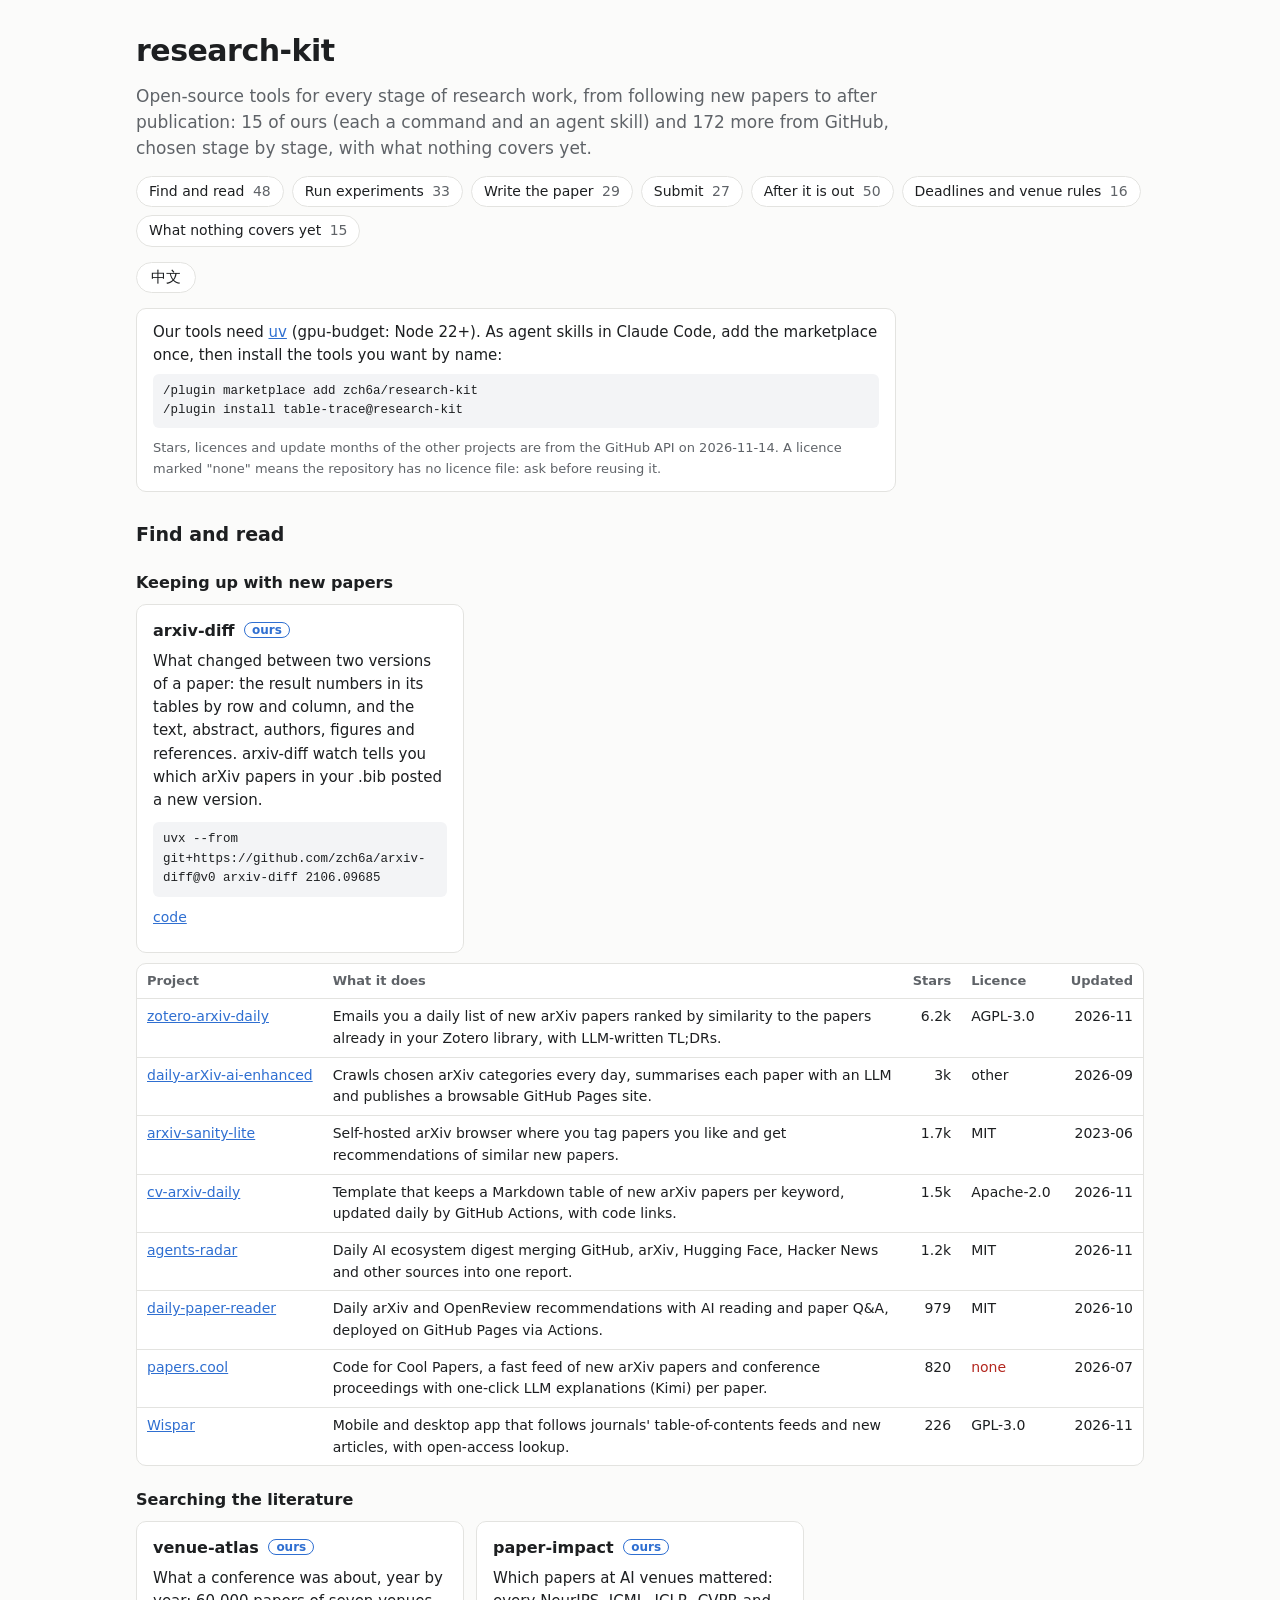
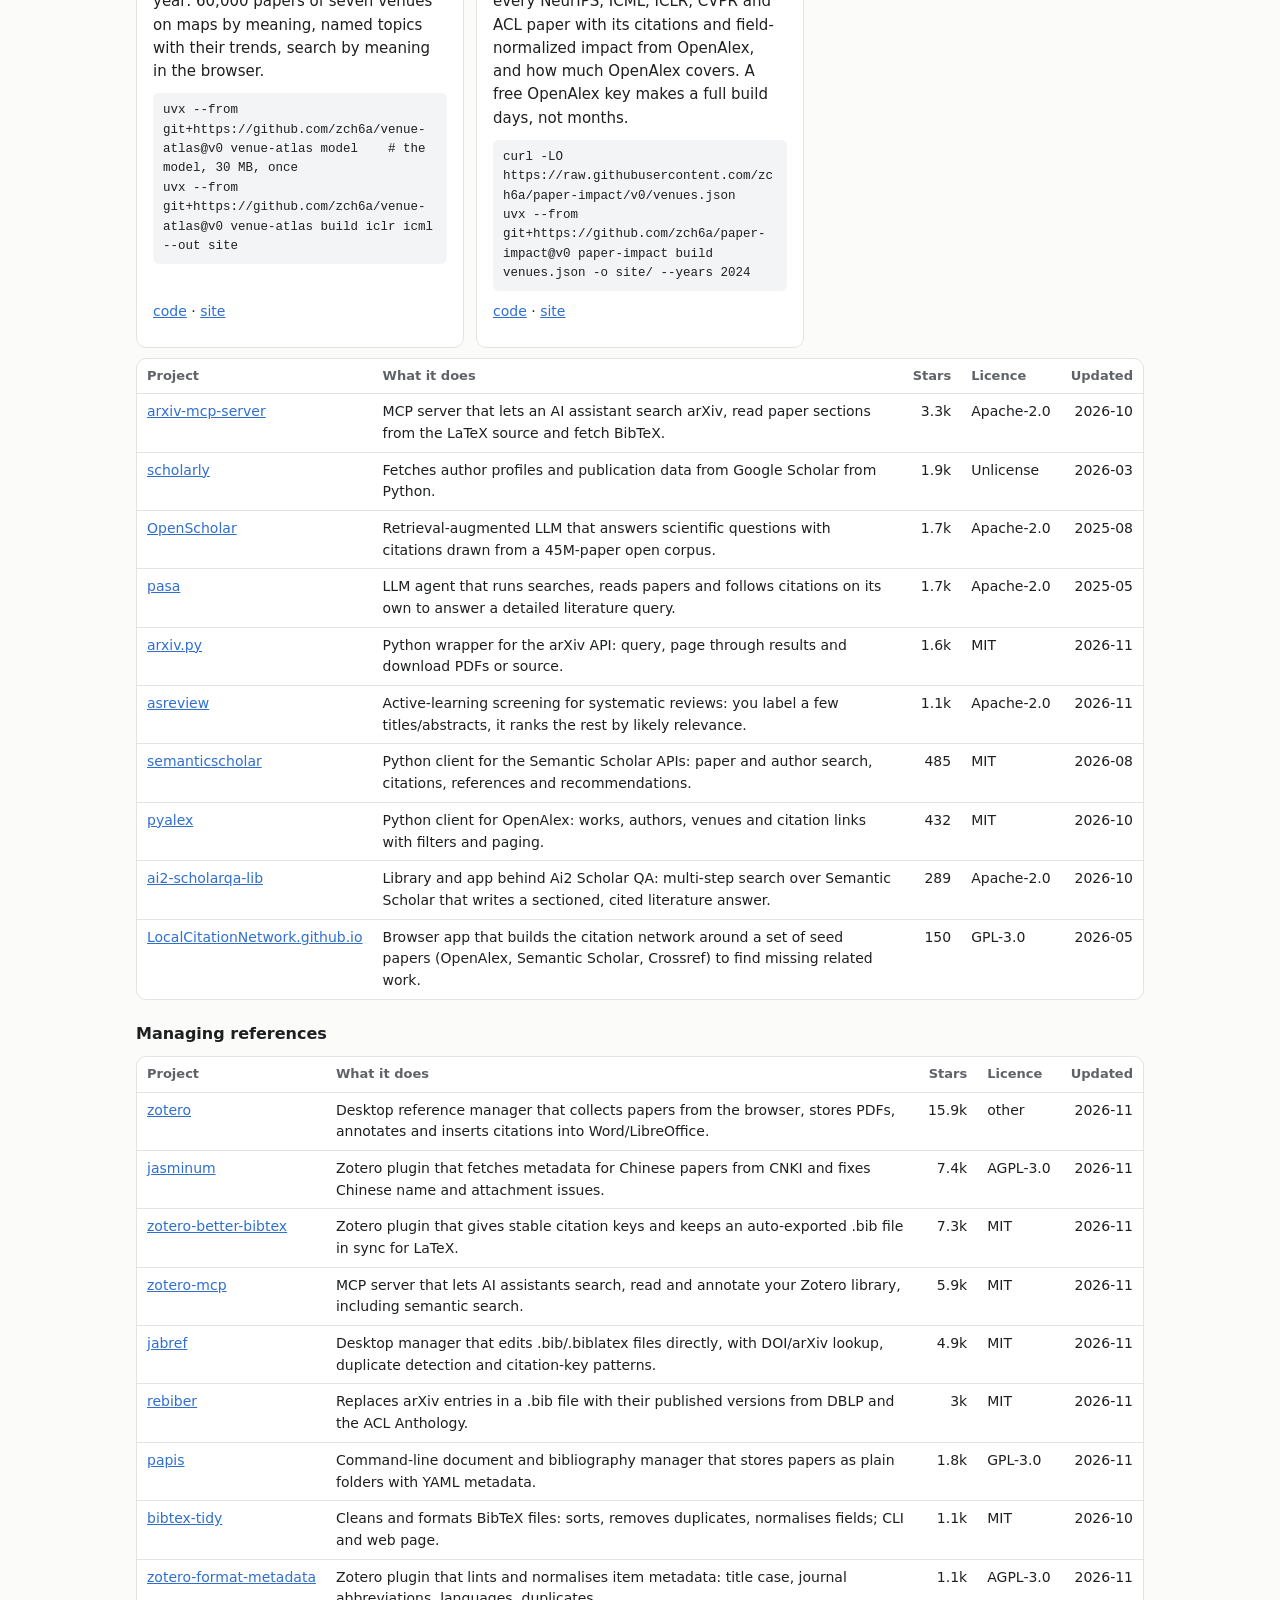
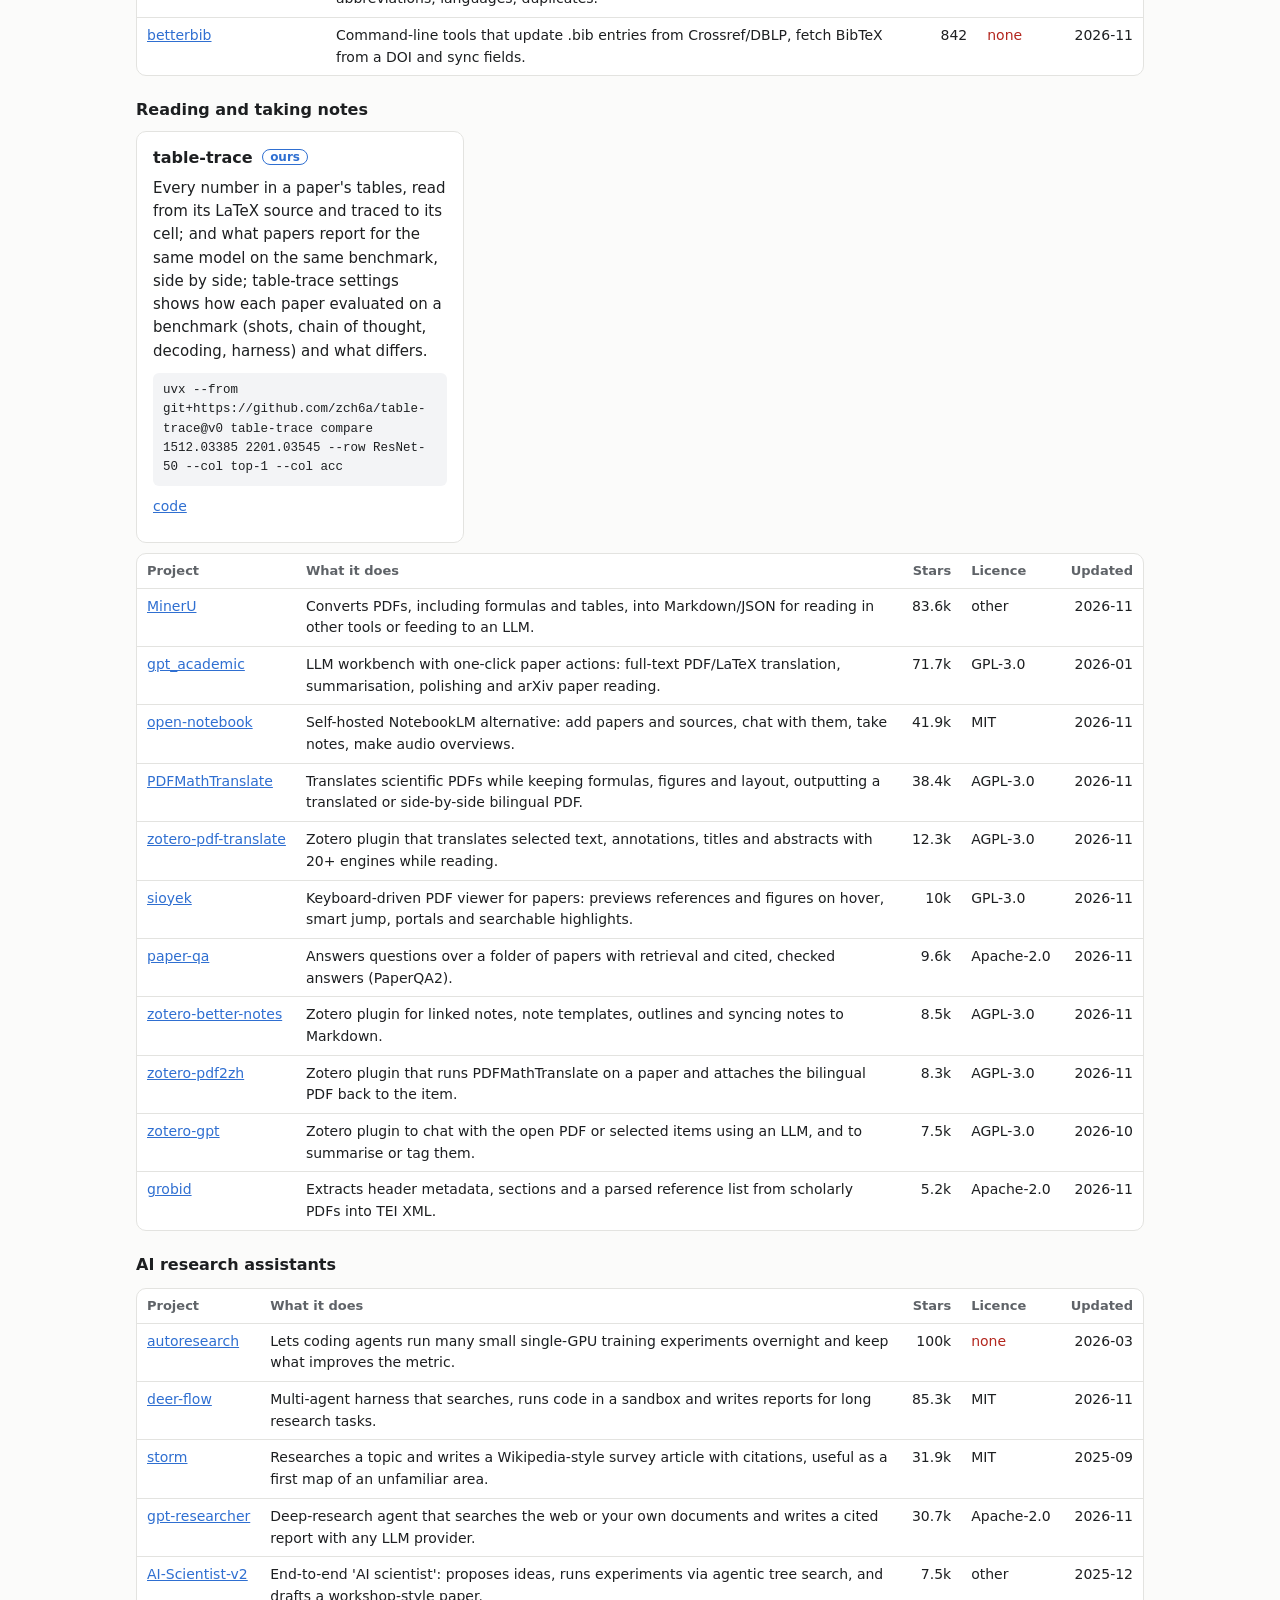
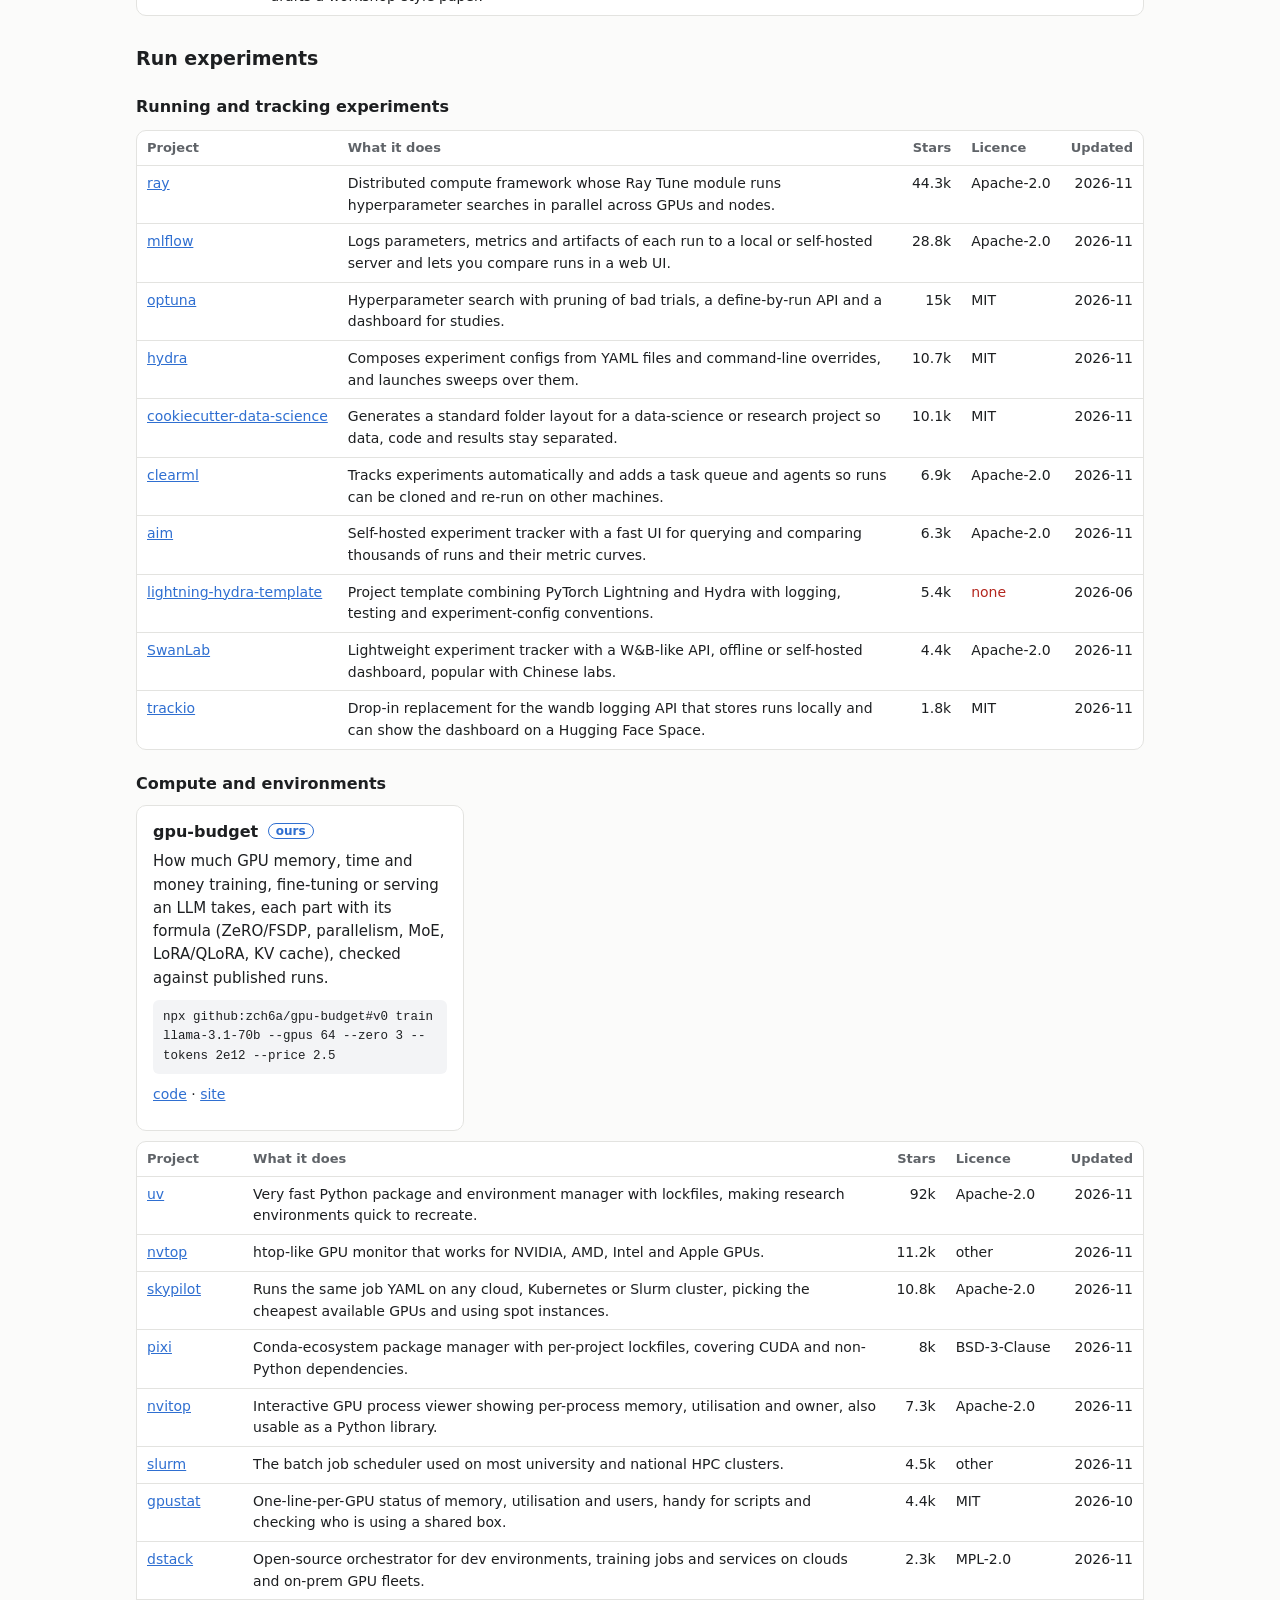
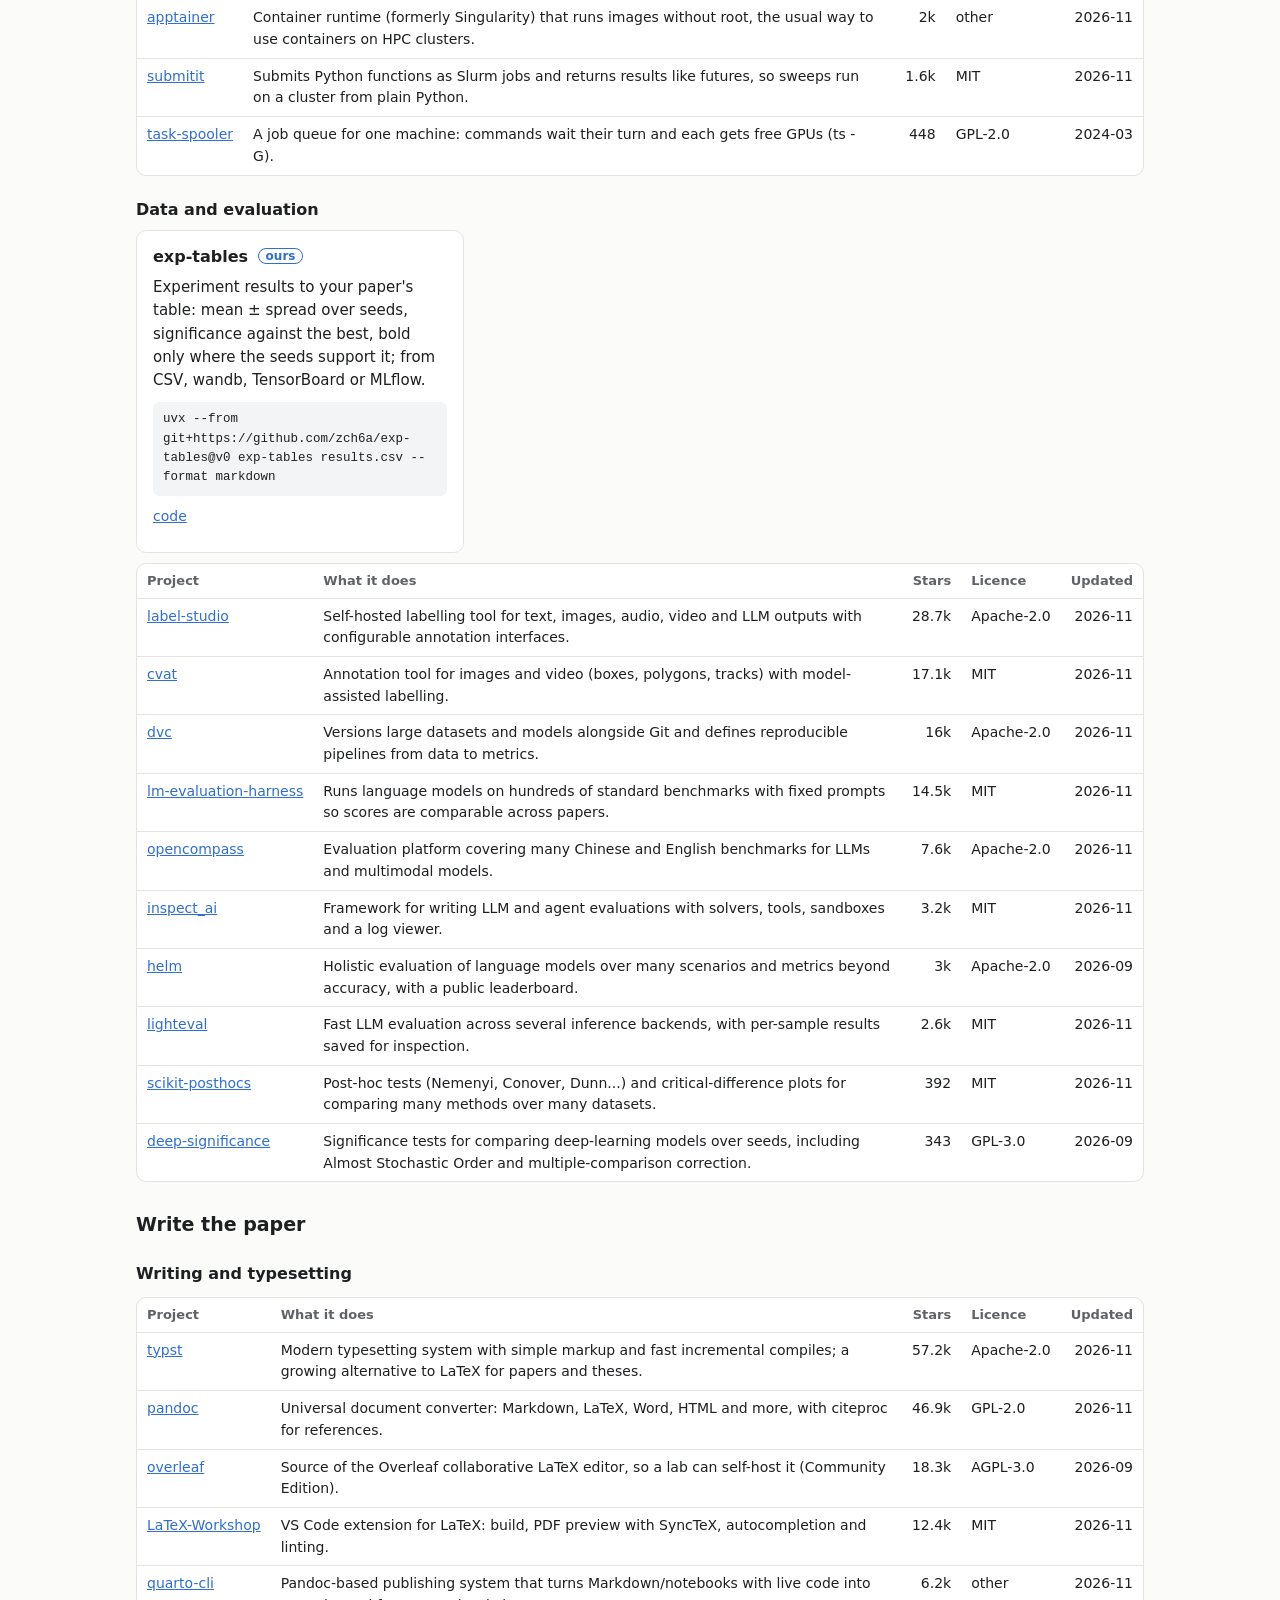
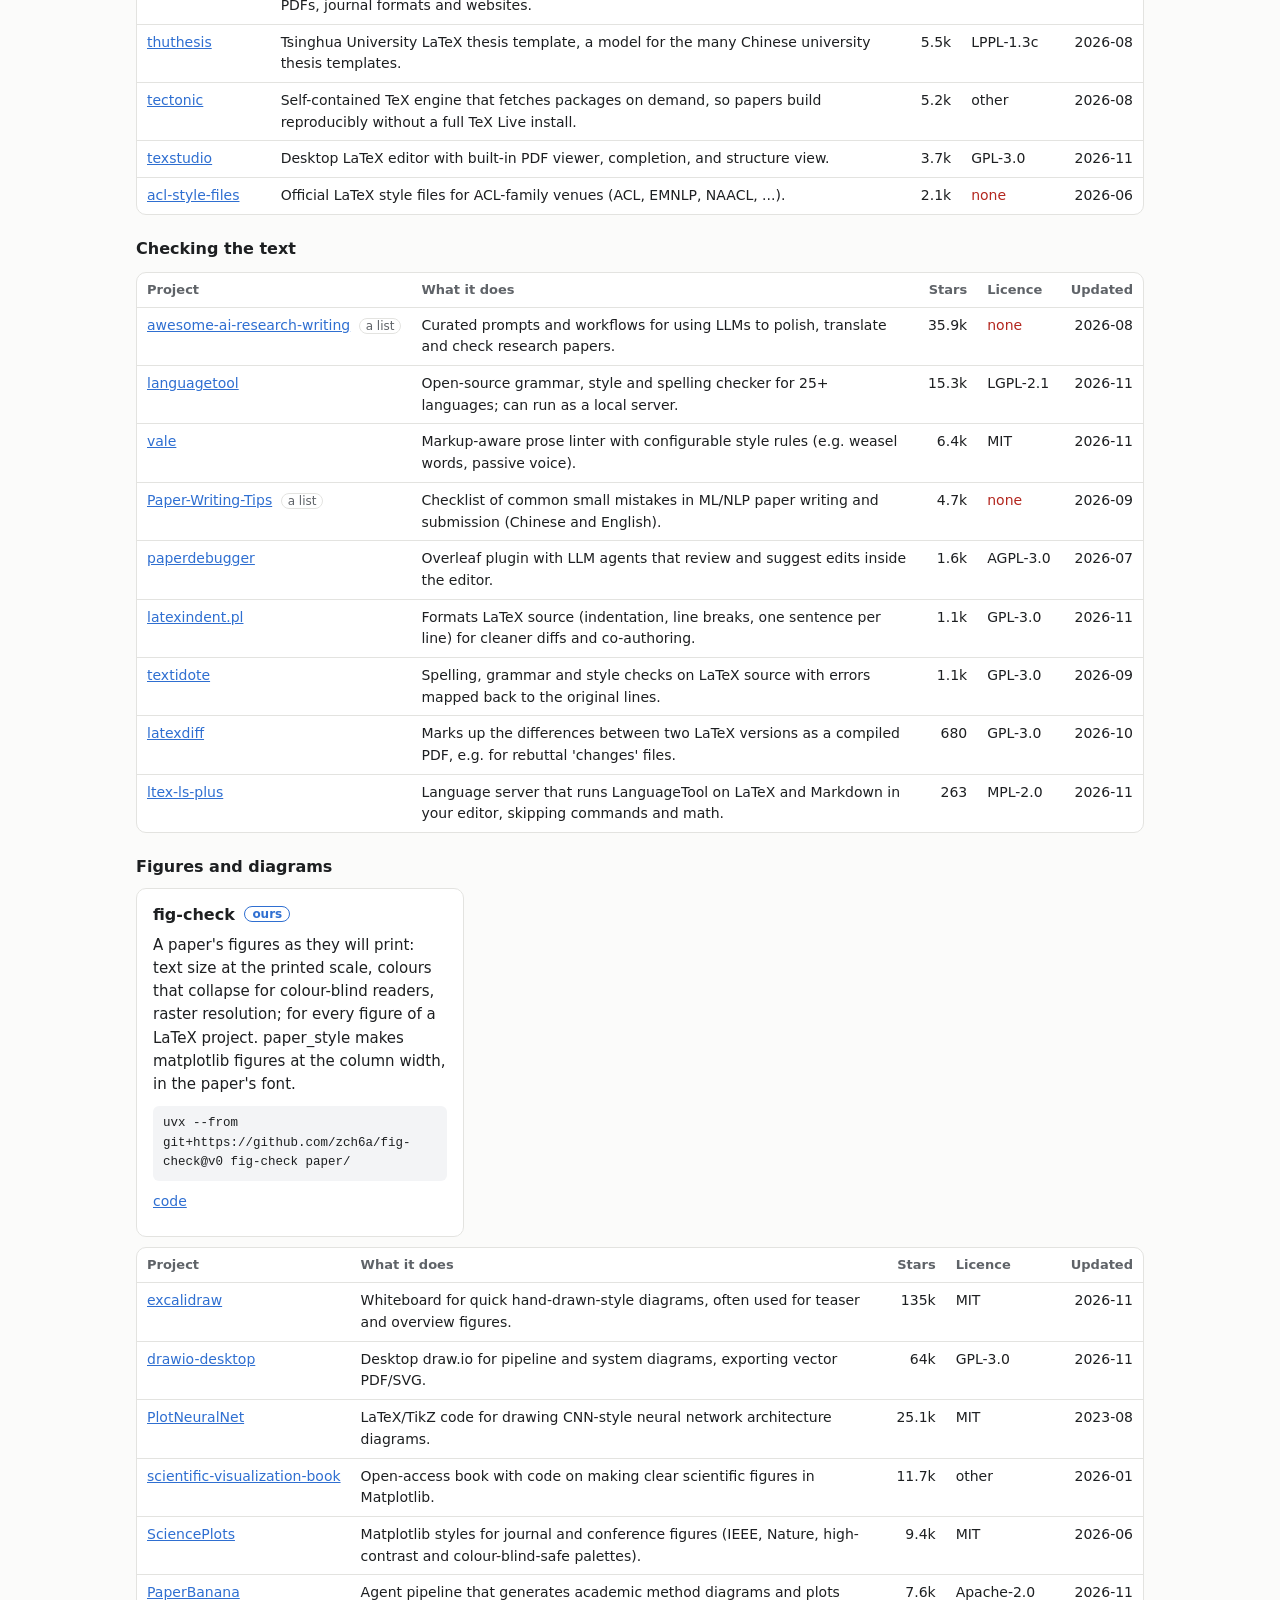
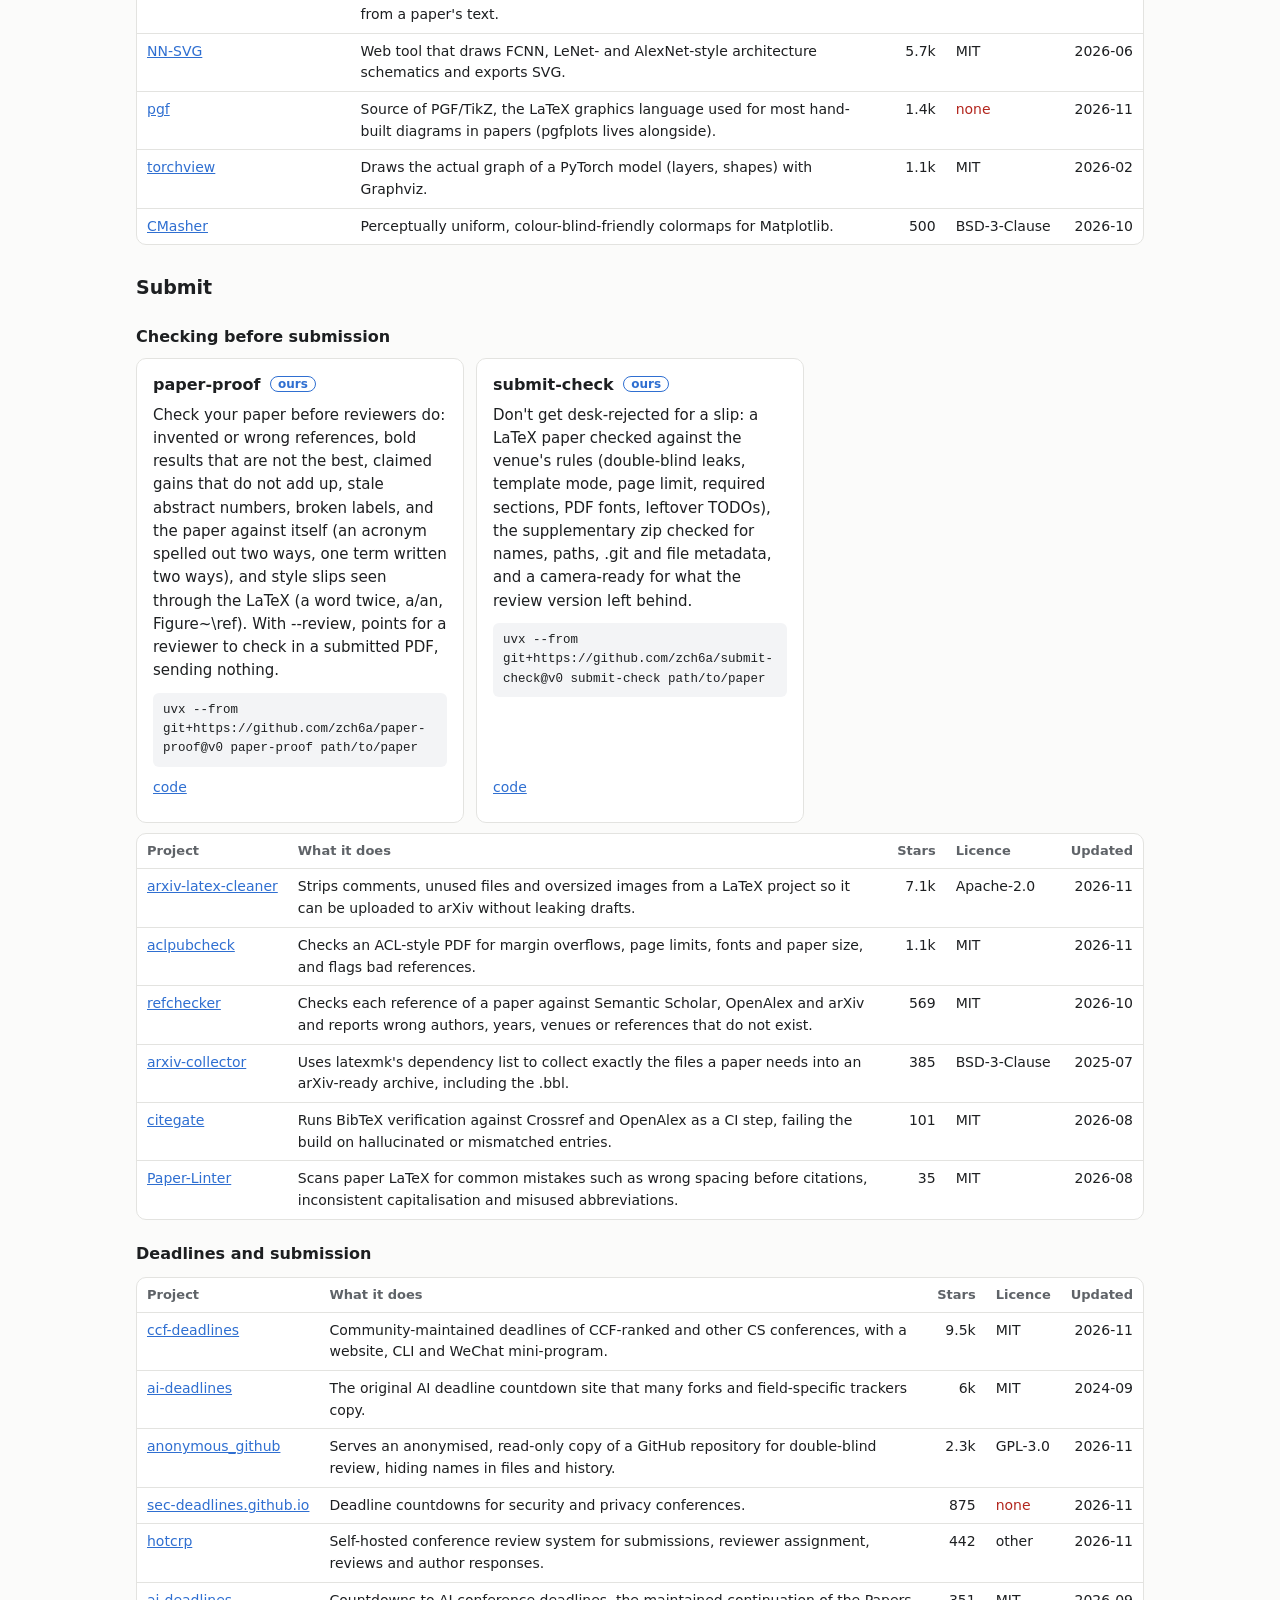
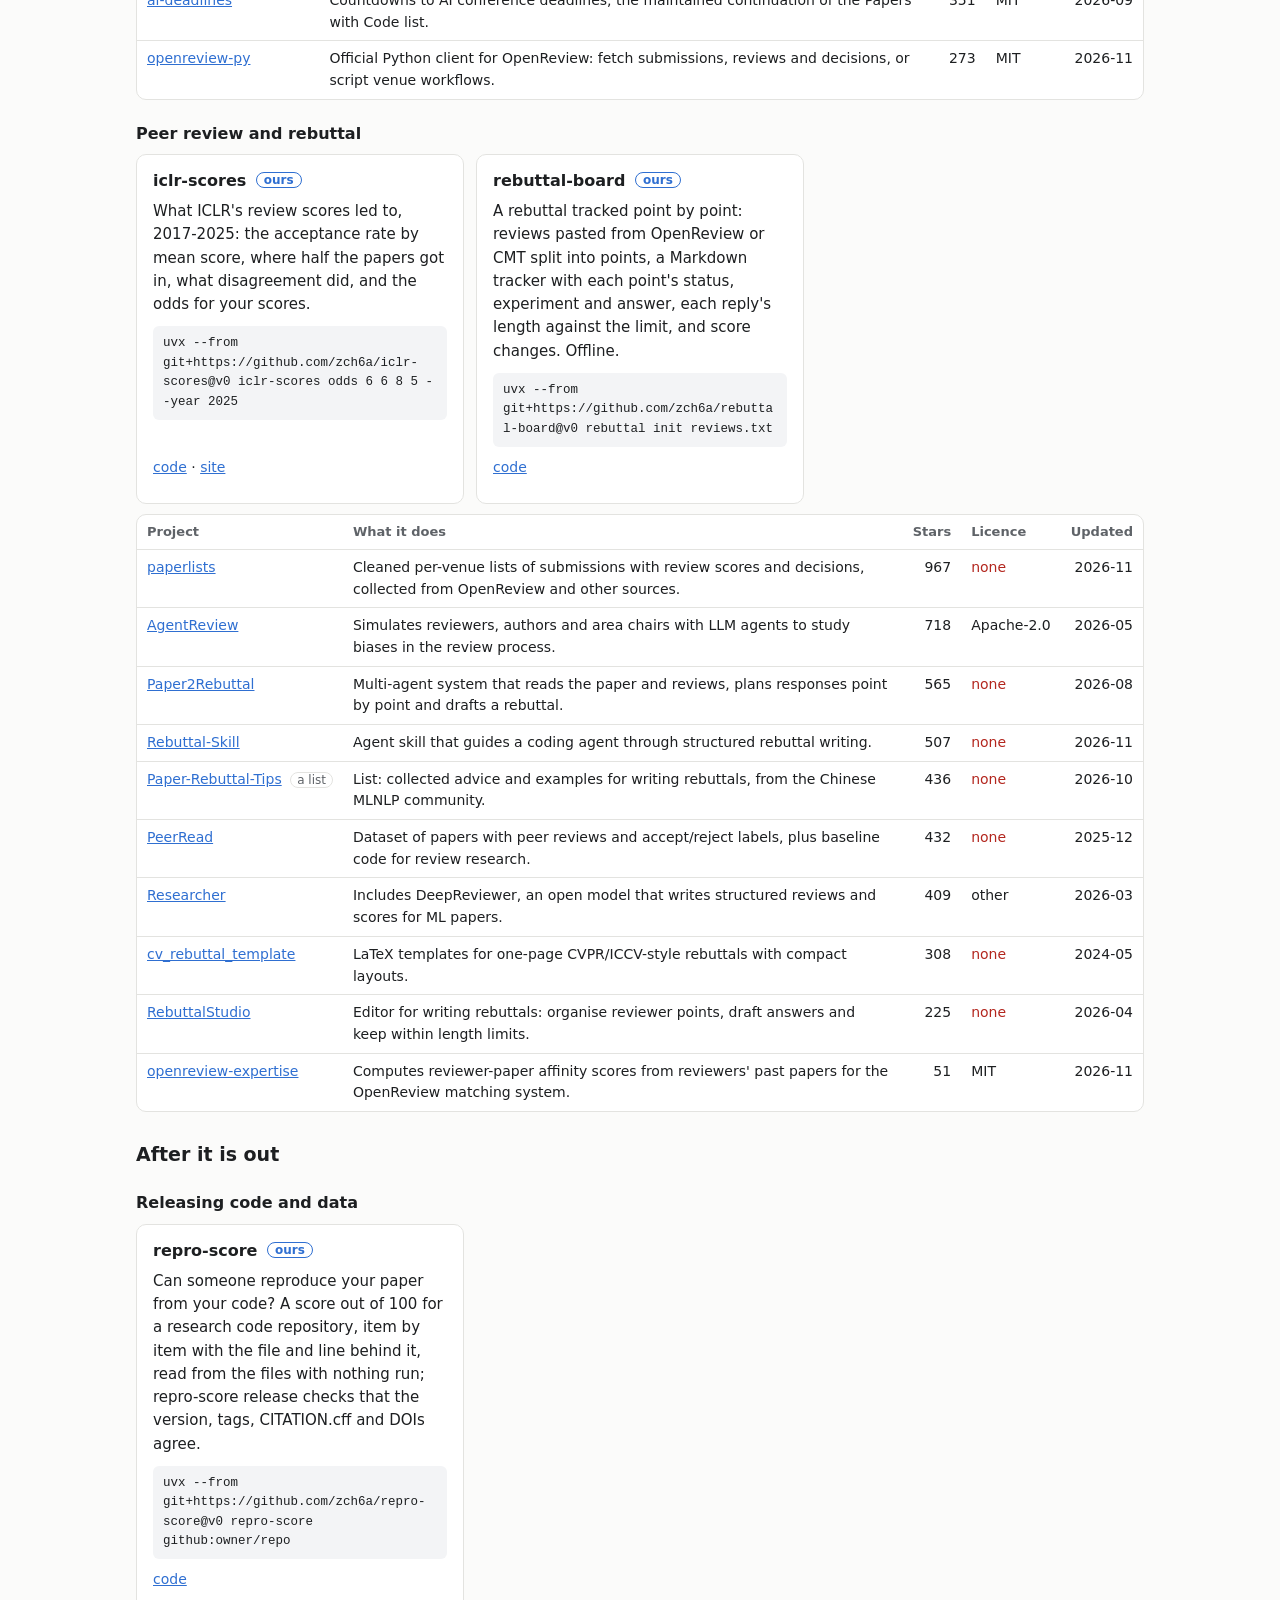
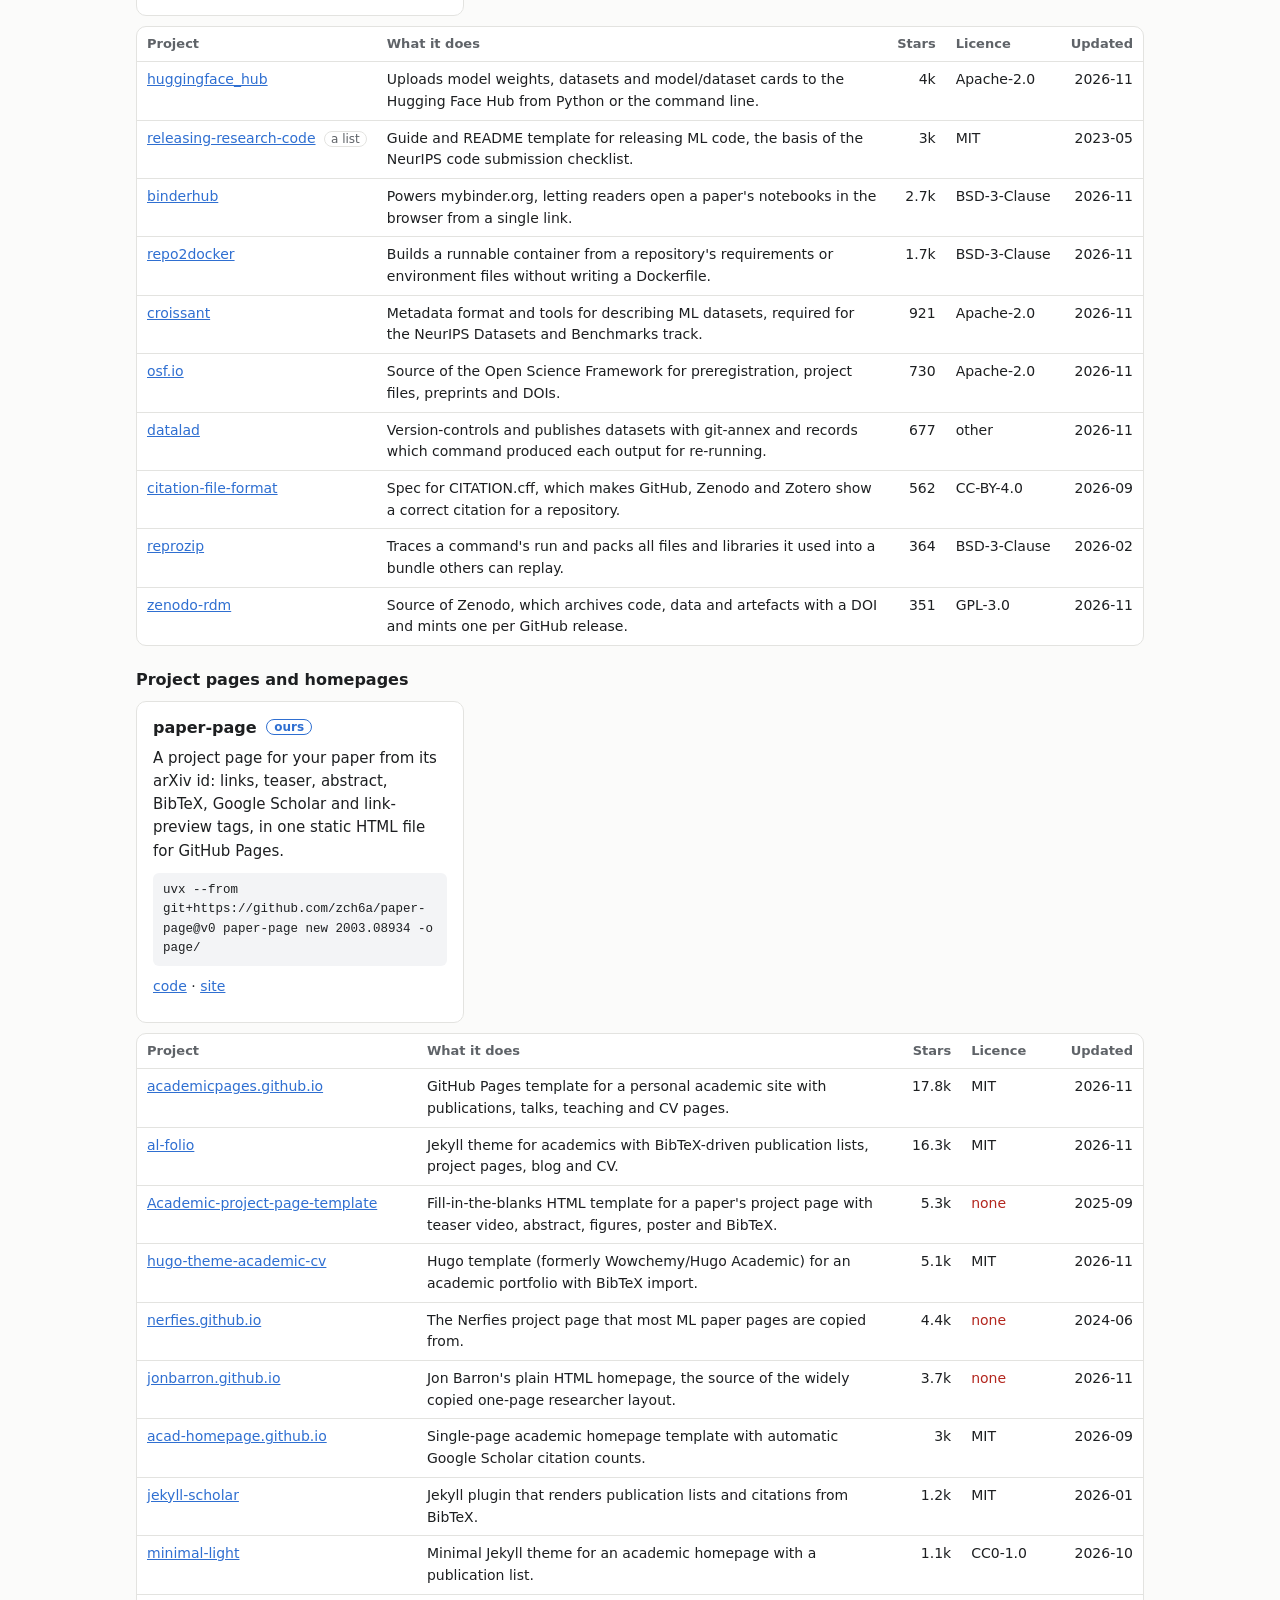
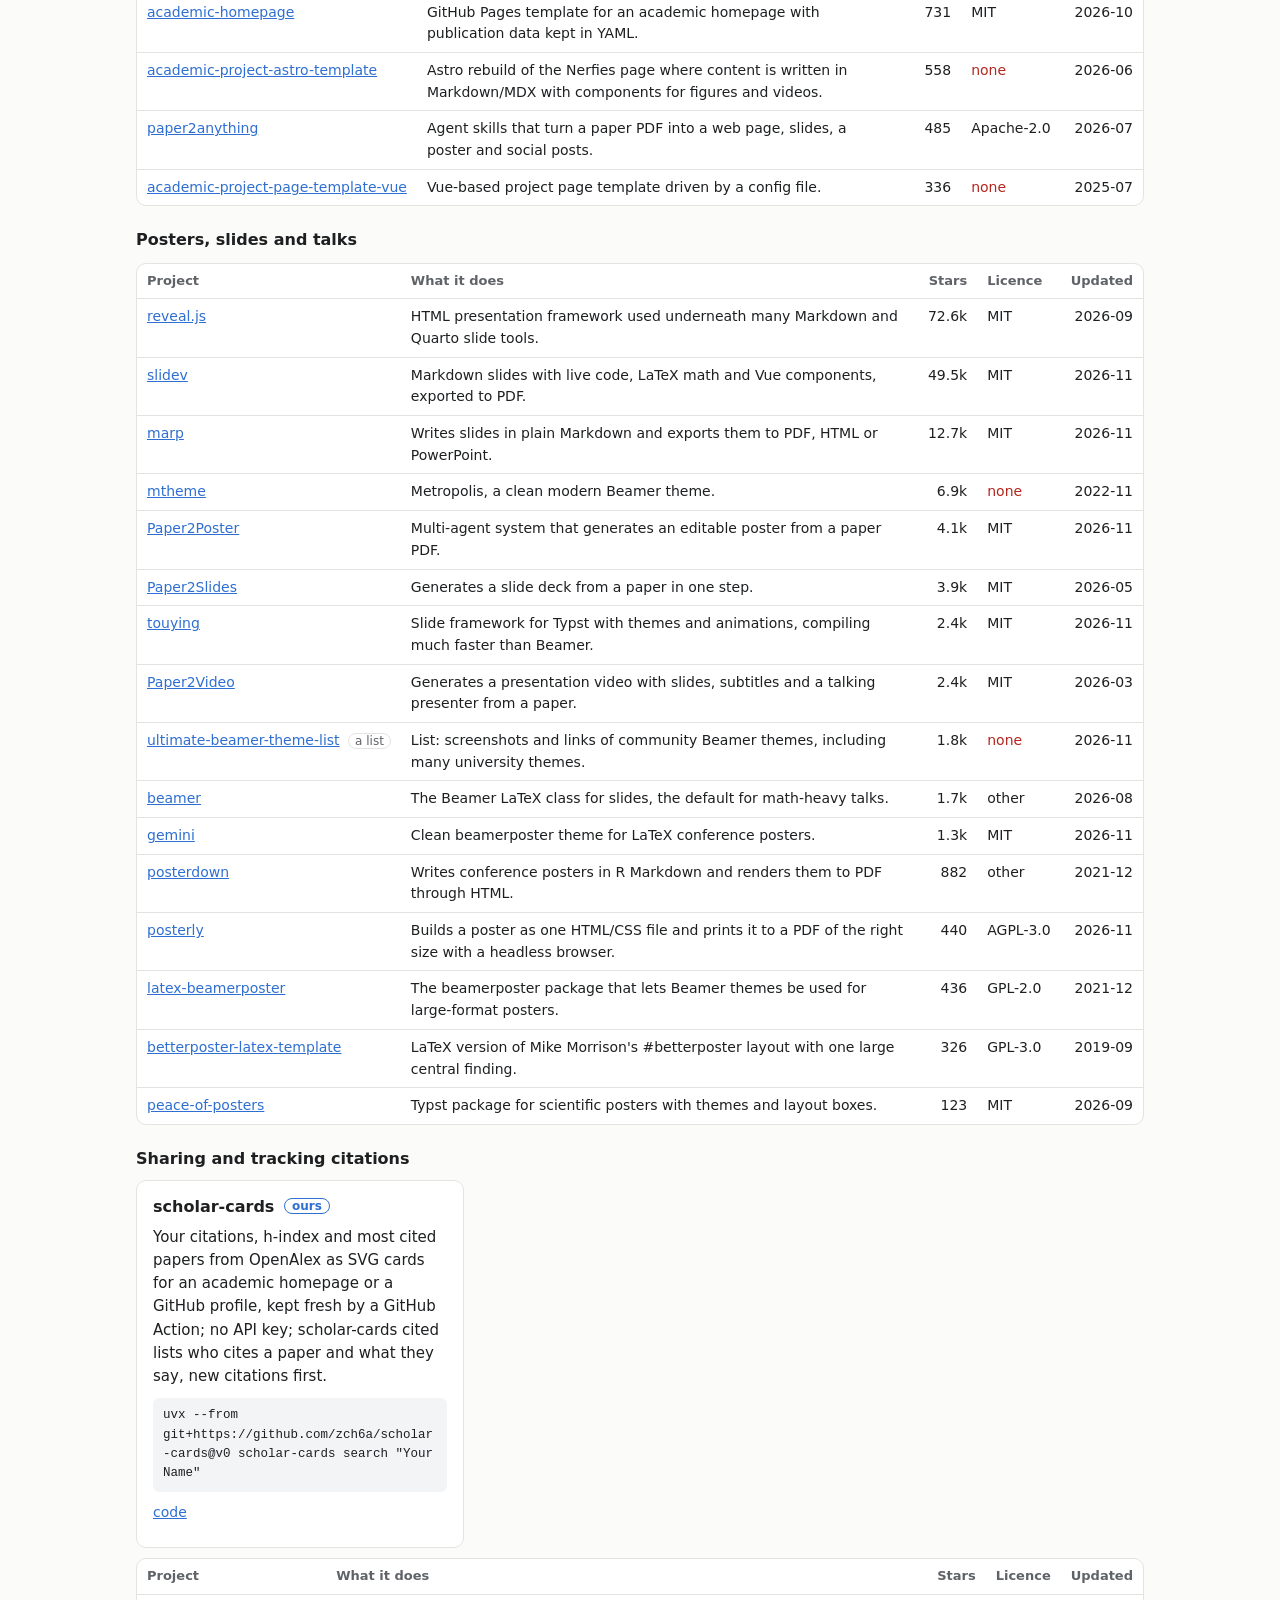
==== commit 2c3f6a32: "table-trace 0.2.0: settings, for comparing benchmark scores across papers" ====
--- a/site/index.html
+++ b/site/index.html
@@ -28,10 +28,10 @@
 <main>
 <div data-lang="en"><section id="en-read"><h2>Find and read</h2><h3 id="en-read-follow">Keeping up with new papers</h3><div class="grid"><article><h4>arxiv-diff <span class="ours">ours</span></h4><p>What changed between two versions of a paper: the result numbers in its tables by row and column, and the text, abstract, authors, figures and references. arxiv-diff watch tells you which arXiv papers in your .bib posted a new version.</p><pre><code>uvx --from git+https://github.com/zch6a/arxiv-diff@v0 arxiv-diff 2106.09685</code></pre><p class="links"><a href="https://github.com/zch6a/arxiv-diff">code</a></p></article></div><div class="table"><table><thead><tr><th>Project</th><th>What it does</th><th class="num">Stars</th><th>Licence</th><th class="num">Updated</th></tr></thead><tbody><tr><td><a href="https://github.com/TideDra/zotero-arxiv-daily">zotero-arxiv-daily</a></td><td>Emails you a daily list of new arXiv papers ranked by similarity to the papers already in your Zotero library, with LLM-written TL;DRs.</td><td class="num">6.2k</td><td>AGPL-3.0</td><td class="num">2026-11</td></tr><tr><td><a href="https://github.com/dw-dengwei/daily-arXiv-ai-enhanced">daily-arXiv-ai-enhanced</a></td><td>Crawls chosen arXiv categories every day, summarises each paper with an LLM and publishes a browsable GitHub Pages site.</td><td class="num">3k</td><td>other</td><td class="num">2026-09</td></tr><tr><td><a href="https://github.com/karpathy/arxiv-sanity-lite">arxiv-sanity-lite</a></td><td>Self-hosted arXiv browser where you tag papers you like and get recommendations of similar new papers.</td><td class="num">1.7k</td><td>MIT</td><td class="num">2023-06</td></tr><tr><td><a href="https://github.com/Vincentqyw/cv-arxiv-daily">cv-arxiv-daily</a></td><td>Template that keeps a Markdown table of new arXiv papers per keyword, updated daily by GitHub Actions, with code links.</td><td class="num">1.5k</td><td>Apache-2.0</td><td class="num">2026-11</td></tr><tr><td><a href="https://github.com/duanyytop/agents-radar">agents-radar</a></td><td>Daily AI ecosystem digest merging GitHub, arXiv, Hugging Face, Hacker News and other sources into one report.</td><td class="num">1.2k</td><td>MIT</td><td class="num">2026-11</td></tr><tr><td><a href="https://github.com/ziwenhahaha/daily-paper-reader">daily-paper-reader</a></td><td>Daily arXiv and OpenReview recommendations with AI reading and paper Q&amp;A, deployed on GitHub Pages via Actions.</td><td class="num">979</td><td>MIT</td><td class="num">2026-10</td></tr><tr><td><a href="https://github.com/bojone/papers.cool">papers.cool</a></td><td>Code for Cool Papers, a fast feed of new arXiv papers and conference proceedings with one-click LLM explanations (Kimi) per paper.</td><td class="num">820</td><td><span class="warn">none</span></td><td class="num">2026-07</td></tr><tr><td><a href="https://github.com/Scriptbash/Wispar">Wispar</a></td><td>Mobile and desktop app that follows journals&#x27; table-of-contents feeds and new articles, with open-access lookup.</td><td class="num">226</td><td>GPL-3.0</td><td class="num">2026-11</td></tr></tbody></table></div><h3 id="en-read-search">Searching the literature</h3><div class="grid"><article><h4>venue-atlas <span class="ours">ours</span></h4><p>What a conference was about, year by year: 60,000 papers of seven venues on maps by meaning, named topics with their trends, search by meaning in the browser.</p><pre><code>uvx --from git+https://github.com/zch6a/venue-atlas@v0 venue-atlas model    # the model, 30 MB, once
 uvx --from git+https://github.com/zch6a/venue-atlas@v0 venue-atlas build iclr icml --out site</code></pre><p class="links"><a href="https://github.com/zch6a/venue-atlas">code</a> · <a href="https://zch6a.github.io/venue-atlas/">site</a></p></article><article><h4>paper-impact <span class="ours">ours</span></h4><p>Which papers at AI venues mattered: every NeurIPS, ICML, ICLR, CVPR and ACL paper with its citations and field-normalized impact from OpenAlex, and how much OpenAlex covers. A free OpenAlex key makes a full build days, not months.</p><pre><code>curl -LO https://raw.githubusercontent.com/zch6a/paper-impact/v0/venues.json
-uvx --from git+https://github.com/zch6a/paper-impact@v0 paper-impact build venues.json -o site/ --years 2024</code></pre><p class="links"><a href="https://github.com/zch6a/paper-impact">code</a> · <a href="https://zch6a.github.io/paper-impact/">site</a></p></article></div><div class="table"><table><thead><tr><th>Project</th><th>What it does</th><th class="num">Stars</th><th>Licence</th><th class="num">Updated</th></tr></thead><tbody><tr><td><a href="https://github.com/blazickjp/arxiv-mcp-server">arxiv-mcp-server</a></td><td>MCP server that lets an AI assistant search arXiv, read paper sections from the LaTeX source and fetch BibTeX.</td><td class="num">3.3k</td><td>Apache-2.0</td><td class="num">2026-10</td></tr><tr><td><a href="https://github.com/scholarly-python-package/scholarly">scholarly</a></td><td>Fetches author profiles and publication data from Google Scholar from Python.</td><td class="num">1.9k</td><td>Unlicense</td><td class="num">2026-03</td></tr><tr><td><a href="https://github.com/AkariAsai/OpenScholar">OpenScholar</a></td><td>Retrieval-augmented LLM that answers scientific questions with citations drawn from a 45M-paper open corpus.</td><td class="num">1.7k</td><td>Apache-2.0</td><td class="num">2025-08</td></tr><tr><td><a href="https://github.com/bytedance/pasa">pasa</a></td><td>LLM agent that runs searches, reads papers and follows citations on its own to answer a detailed literature query.</td><td class="num">1.7k</td><td>Apache-2.0</td><td class="num">2025-05</td></tr><tr><td><a href="https://github.com/lukasschwab/arxiv.py">arxiv.py</a></td><td>Python wrapper for the arXiv API: query, page through results and download PDFs or source.</td><td class="num">1.6k</td><td>MIT</td><td class="num">2026-11</td></tr><tr><td><a href="https://github.com/asreview/asreview">asreview</a></td><td>Active-learning screening for systematic reviews: you label a few titles/abstracts, it ranks the rest by likely relevance.</td><td class="num">1.1k</td><td>Apache-2.0</td><td class="num">2026-11</td></tr><tr><td><a href="https://github.com/danielnsilva/semanticscholar">semanticscholar</a></td><td>Python client for the Semantic Scholar APIs: paper and author search, citations, references and recommendations.</td><td class="num">485</td><td>MIT</td><td class="num">2026-08</td></tr><tr><td><a href="https://github.com/J535D165/pyalex">pyalex</a></td><td>Python client for OpenAlex: works, authors, venues and citation links with filters and paging.</td><td class="num">432</td><td>MIT</td><td class="num">2026-10</td></tr><tr><td><a href="https://github.com/allenai/ai2-scholarqa-lib">ai2-scholarqa-lib</a></td><td>Library and app behind Ai2 Scholar QA: multi-step search over Semantic Scholar that writes a sectioned, cited literature answer.</td><td class="num">289</td><td>Apache-2.0</td><td class="num">2026-10</td></tr><tr><td><a href="https://github.com/LocalCitationNetwork/LocalCitationNetwork.github.io">LocalCitationNetwork.github.io</a></td><td>Browser app that builds the citation network around a set of seed papers (OpenAlex, Semantic Scholar, Crossref) to find missing related work.</td><td class="num">150</td><td>GPL-3.0</td><td class="num">2026-05</td></tr></tbody></table></div><h3 id="en-read-refs">Managing references</h3><div class="table"><table><thead><tr><th>Project</th><th>What it does</th><th class="num">Stars</th><th>Licence</th><th class="num">Updated</th></tr></thead><tbody><tr><td><a href="https://github.com/zotero/zotero">zotero</a></td><td>Desktop reference manager that collects papers from the browser, stores PDFs, annotates and inserts citations into Word/LibreOffice.</td><td class="num">15.9k</td><td>other</td><td class="num">2026-11</td></tr><tr><td><a href="https://github.com/l0o0/jasminum">jasminum</a></td><td>Zotero plugin that fetches metadata for Chinese papers from CNKI and fixes Chinese name and attachment issues.</td><td class="num">7.4k</td><td>AGPL-3.0</td><td class="num">2026-11</td></tr><tr><td><a href="https://github.com/retorquere/zotero-better-bibtex">zotero-better-bibtex</a></td><td>Zotero plugin that gives stable citation keys and keeps an auto-exported .bib file in sync for LaTeX.</td><td class="num">7.3k</td><td>MIT</td><td class="num">2026-11</td></tr><tr><td><a href="https://github.com/54yyyu/zotero-mcp">zotero-mcp</a></td><td>MCP server that lets AI assistants search, read and annotate your Zotero library, including semantic search.</td><td class="num">5.9k</td><td>MIT</td><td class="num">2026-11</td></tr><tr><td><a href="https://github.com/JabRef/jabref">jabref</a></td><td>Desktop manager that edits .bib/.biblatex files directly, with DOI/arXiv lookup, duplicate detection and citation-key patterns.</td><td class="num">4.9k</td><td>MIT</td><td class="num">2026-11</td></tr><tr><td><a href="https://github.com/yuchenlin/rebiber">rebiber</a></td><td>Replaces arXiv entries in a .bib file with their published versions from DBLP and the ACL Anthology.</td><td class="num">3k</td><td>MIT</td><td class="num">2026-11</td></tr><tr><td><a href="https://github.com/papis/papis">papis</a></td><td>Command-line document and bibliography manager that stores papers as plain folders with YAML metadata.</td><td class="num">1.8k</td><td>GPL-3.0</td><td class="num">2026-11</td></tr><tr><td><a href="https://github.com/FlamingTempura/bibtex-tidy">bibtex-tidy</a></td><td>Cleans and formats BibTeX files: sorts, removes duplicates, normalises fields; CLI and web page.</td><td class="num">1.1k</td><td>MIT</td><td class="num">2026-10</td></tr><tr><td><a href="https://github.com/northword/zotero-format-metadata">zotero-format-metadata</a></td><td>Zotero plugin that lints and normalises item metadata: title case, journal abbreviations, languages, duplicates.</td><td class="num">1.1k</td><td>AGPL-3.0</td><td class="num">2026-11</td></tr><tr><td><a href="https://github.com/texworld/betterbib">betterbib</a></td><td>Command-line tools that update .bib entries from Crossref/DBLP, fetch BibTeX from a DOI and sync fields.</td><td class="num">842</td><td><span class="warn">none</span></td><td class="num">2026-11</td></tr></tbody></table></div><h3 id="en-read-reading">Reading and taking notes</h3><div class="grid"><article><h4>table-trace <span class="ours">ours</span></h4><p>Every number in a paper&#x27;s tables, read from its LaTeX source and traced to its cell; and what papers report for the same model on the same benchmark, side by side.</p><pre><code>uvx --from git+https://github.com/zch6a/table-trace@v0 table-trace compare 1512.03385 2201.03545 --row ResNet-50 --col top-1 --col acc</code></pre><p class="links"><a href="https://github.com/zch6a/table-trace">code</a></p></article></div><div class="table"><table><thead><tr><th>Project</th><th>What it does</th><th class="num">Stars</th><th>Licence</th><th class="num">Updated</th></tr></thead><tbody><tr><td><a href="https://github.com/opendatalab/MinerU">MinerU</a></td><td>Converts PDFs, including formulas and tables, into Markdown/JSON for reading in other tools or feeding to an LLM.</td><td class="num">83.6k</td><td>other</td><td class="num">2026-11</td></tr><tr><td><a href="https://github.com/binary-husky/gpt_academic">gpt_academic</a></td><td>LLM workbench with one-click paper actions: full-text PDF/LaTeX translation, summarisation, polishing and arXiv paper reading.</td><td class="num">71.7k</td><td>GPL-3.0</td><td class="num">2026-01</td></tr><tr><td><a href="https://github.com/lfnovo/open-notebook">open-notebook</a></td><td>Self-hosted NotebookLM alternative: add papers and sources, chat with them, take notes, make audio overviews.</td><td class="num">41.9k</td><td>MIT</td><td class="num">2026-11</td></tr><tr><td><a href="https://github.com/PDFMathTranslate/PDFMathTranslate">PDFMathTranslate</a></td><td>Translates scientific PDFs while keeping formulas, figures and layout, outputting a translated or side-by-side bilingual PDF.</td><td class="num">38.4k</td><td>AGPL-3.0</td><td class="num">2026-11</td></tr><tr><td><a href="https://github.com/windingwind/zotero-pdf-translate">zotero-pdf-translate</a></td><td>Zotero plugin that translates selected text, annotations, titles and abstracts with 20+ engines while reading.</td><td class="num">12.3k</td><td>AGPL-3.0</td><td class="num">2026-11</td></tr><tr><td><a href="https://github.com/ahrm/sioyek">sioyek</a></td><td>Keyboard-driven PDF viewer for papers: previews references and figures on hover, smart jump, portals and searchable highlights.</td><td class="num">10k</td><td>GPL-3.0</td><td class="num">2026-11</td></tr><tr><td><a href="https://github.com/Future-House/paper-qa">paper-qa</a></td><td>Answers questions over a folder of papers with retrieval and cited, checked answers (PaperQA2).</td><td class="num">9.6k</td><td>Apache-2.0</td><td class="num">2026-11</td></tr><tr><td><a href="https://github.com/windingwind/zotero-better-notes">zotero-better-notes</a></td><td>Zotero plugin for linked notes, note templates, outlines and syncing notes to Markdown.</td><td class="num">8.5k</td><td>AGPL-3.0</td><td class="num">2026-11</td></tr><tr><td><a href="https://github.com/guaguastandup/zotero-pdf2zh">zotero-pdf2zh</a></td><td>Zotero plugin that runs PDFMathTranslate on a paper and attaches the bilingual PDF back to the item.</td><td class="num">8.3k</td><td>AGPL-3.0</td><td class="num">2026-11</td></tr><tr><td><a href="https://github.com/MuiseDestiny/zotero-gpt">zotero-gpt</a></td><td>Zotero plugin to chat with the open PDF or selected items using an LLM, and to summarise or tag them.</td><td class="num">7.5k</td><td>AGPL-3.0</td><td class="num">2026-10</td></tr><tr><td><a href="https://github.com/grobidOrg/grobid">grobid</a></td><td>Extracts header metadata, sections and a parsed reference list from scholarly PDFs into TEI XML.</td><td class="num">5.2k</td><td>Apache-2.0</td><td class="num">2026-11</td></tr></tbody></table></div><h3 id="en-read-assistants">AI research assistants</h3><div class="table"><table><thead><tr><th>Project</th><th>What it does</th><th class="num">Stars</th><th>Licence</th><th class="num">Updated</th></tr></thead><tbody><tr><td><a href="https://github.com/karpathy/autoresearch">autoresearch</a></td><td>Lets coding agents run many small single-GPU training experiments overnight and keep what improves the metric.</td><td class="num">100k</td><td><span class="warn">none</span></td><td class="num">2026-03</td></tr><tr><td><a href="https://github.com/bytedance/deer-flow">deer-flow</a></td><td>Multi-agent harness that searches, runs code in a sandbox and writes reports for long research tasks.</td><td class="num">85.3k</td><td>MIT</td><td class="num">2026-11</td></tr><tr><td><a href="https://github.com/stanford-oval/storm">storm</a></td><td>Researches a topic and writes a Wikipedia-style survey article with citations, useful as a first map of an unfamiliar area.</td><td class="num">31.9k</td><td>MIT</td><td class="num">2025-09</td></tr><tr><td><a href="https://github.com/assafelovic/gpt-researcher">gpt-researcher</a></td><td>Deep-research agent that searches the web or your own documents and writes a cited report with any LLM provider.</td><td class="num">30.7k</td><td>Apache-2.0</td><td class="num">2026-11</td></tr><tr><td><a href="https://github.com/SakanaAI/AI-Scientist-v2">AI-Scientist-v2</a></td><td>End-to-end &#x27;AI scientist&#x27;: proposes ideas, runs experiments via agentic tree search, and drafts a workshop-style paper.</td><td class="num">7.5k</td><td>other</td><td class="num">2025-12</td></tr></tbody></table></div></section><section id="en-experiment"><h2>Run experiments</h2><h3 id="en-experiment-tracking">Running and tracking experiments</h3><div class="table"><table><thead><tr><th>Project</th><th>What it does</th><th class="num">Stars</th><th>Licence</th><th class="num">Updated</th></tr></thead><tbody><tr><td><a href="https://github.com/ray-project/ray">ray</a></td><td>Distributed compute framework whose Ray Tune module runs hyperparameter searches in parallel across GPUs and nodes.</td><td class="num">44.3k</td><td>Apache-2.0</td><td class="num">2026-11</td></tr><tr><td><a href="https://github.com/mlflow/mlflow">mlflow</a></td><td>Logs parameters, metrics and artifacts of each run to a local or self-hosted server and lets you compare runs in a web UI.</td><td class="num">28.8k</td><td>Apache-2.0</td><td class="num">2026-11</td></tr><tr><td><a href="https://github.com/optuna/optuna">optuna</a></td><td>Hyperparameter search with pruning of bad trials, a define-by-run API and a dashboard for studies.</td><td class="num">15k</td><td>MIT</td><td class="num">2026-11</td></tr><tr><td><a href="https://github.com/hydra-ecosystem/hydra">hydra</a></td><td>Composes experiment configs from YAML files and command-line overrides, and launches sweeps over them.</td><td class="num">10.7k</td><td>MIT</td><td class="num">2026-11</td></tr><tr><td><a href="https://github.com/drivendataorg/cookiecutter-data-science">cookiecutter-data-science</a></td><td>Generates a standard folder layout for a data-science or research project so data, code and results stay separated.</td><td class="num">10.1k</td><td>MIT</td><td class="num">2026-11</td></tr><tr><td><a href="https://github.com/clearml/clearml">clearml</a></td><td>Tracks experiments automatically and adds a task queue and agents so runs can be cloned and re-run on other machines.</td><td class="num">6.9k</td><td>Apache-2.0</td><td class="num">2026-11</td></tr><tr><td><a href="https://github.com/aimhubio/aim">aim</a></td><td>Self-hosted experiment tracker with a fast UI for querying and comparing thousands of runs and their metric curves.</td><td class="num">6.3k</td><td>Apache-2.0</td><td class="num">2026-11</td></tr><tr><td><a href="https://github.com/ashleve/lightning-hydra-template">lightning-hydra-template</a></td><td>Project template combining PyTorch Lightning and Hydra with logging, testing and experiment-config conventions.</td><td class="num">5.4k</td><td><span class="warn">none</span></td><td class="num">2026-06</td></tr><tr><td><a href="https://github.com/SwanHubX/SwanLab">SwanLab</a></td><td>Lightweight experiment tracker with a W&amp;B-like API, offline or self-hosted dashboard, popular with Chinese labs.</td><td class="num">4.4k</td><td>Apache-2.0</td><td class="num">2026-11</td></tr><tr><td><a href="https://github.com/gradio-app/trackio">trackio</a></td><td>Drop-in replacement for the wandb logging API that stores runs locally and can show the dashboard on a Hugging Face Space.</td><td class="num">1.8k</td><td>MIT</td><td class="num">2026-11</td></tr></tbody></table></div><h3 id="en-experiment-compute">Compute and environments</h3><div class="grid"><article><h4>gpu-budget <span class="ours">ours</span></h4><p>How much GPU memory, time and money training, fine-tuning or serving an LLM takes, each part with its formula (ZeRO/FSDP, parallelism, MoE, LoRA/QLoRA, KV cache), checked against published runs.</p><pre><code>npx github:zch6a/gpu-budget#v0 train llama-3.1-70b --gpus 64 --zero 3 --tokens 2e12 --price 2.5</code></pre><p class="links"><a href="https://github.com/zch6a/gpu-budget">code</a> · <a href="https://zch6a.github.io/gpu-budget/">site</a></p></article></div><div class="table"><table><thead><tr><th>Project</th><th>What it does</th><th class="num">Stars</th><th>Licence</th><th class="num">Updated</th></tr></thead><tbody><tr><td><a href="https://github.com/astral-sh/uv">uv</a></td><td>Very fast Python package and environment manager with lockfiles, making research environments quick to recreate.</td><td class="num">92k</td><td>Apache-2.0</td><td class="num">2026-11</td></tr><tr><td><a href="https://github.com/Syllo/nvtop">nvtop</a></td><td>htop-like GPU monitor that works for NVIDIA, AMD, Intel and Apple GPUs.</td><td class="num">11.2k</td><td>other</td><td class="num">2026-11</td></tr><tr><td><a href="https://github.com/skypilot-org/skypilot">skypilot</a></td><td>Runs the same job YAML on any cloud, Kubernetes or Slurm cluster, picking the cheapest available GPUs and using spot instances.</td><td class="num">10.8k</td><td>Apache-2.0</td><td class="num">2026-11</td></tr><tr><td><a href="https://github.com/prefix-dev/pixi">pixi</a></td><td>Conda-ecosystem package manager with per-project lockfiles, covering CUDA and non-Python dependencies.</td><td class="num">8k</td><td>BSD-3-Clause</td><td class="num">2026-11</td></tr><tr><td><a href="https://github.com/XuehaiPan/nvitop">nvitop</a></td><td>Interactive GPU process viewer showing per-process memory, utilisation and owner, also usable as a Python library.</td><td class="num">7.3k</td><td>Apache-2.0</td><td class="num">2026-11</td></tr><tr><td><a href="https://github.com/SchedMD/slurm">slurm</a></td><td>The batch job scheduler used on most university and national HPC clusters.</td><td class="num">4.5k</td><td>other</td><td class="num">2026-11</td></tr><tr><td><a href="https://github.com/wookayin/gpustat">gpustat</a></td><td>One-line-per-GPU status of memory, utilisation and users, handy for scripts and checking who is using a shared box.</td><td class="num">4.4k</td><td>MIT</td><td class="num">2026-10</td></tr><tr><td><a href="https://github.com/dstackai/dstack">dstack</a></td><td>Open-source orchestrator for dev environments, training jobs and services on clouds and on-prem GPU fleets.</td><td class="num">2.3k</td><td>MPL-2.0</td><td class="num">2026-11</td></tr><tr><td><a href="https://github.com/apptainer/apptainer">apptainer</a></td><td>Container runtime (formerly Singularity) that runs images without root, the usual way to use containers on HPC clusters.</td><td class="num">2k</td><td>other</td><td class="num">2026-11</td></tr><tr><td><a href="https://github.com/facebookincubator/submitit">submitit</a></td><td>Submits Python functions as Slurm jobs and returns results like futures, so sweeps run on a cluster from plain Python.</td><td class="num">1.6k</td><td>MIT</td><td class="num">2026-11</td></tr><tr><td><a href="https://github.com/justanhduc/task-spooler">task-spooler</a></td><td>A job queue for one machine: commands wait their turn and each gets free GPUs (ts -G).</td><td class="num">448</td><td>GPL-2.0</td><td class="num">2024-03</td></tr></tbody></table></div><h3 id="en-experiment-evaluation">Data and evaluation</h3><div class="grid"><article><h4>exp-tables <span class="ours">ours</span></h4><p>Experiment results to your paper&#x27;s table: mean ± spread over seeds, significance against the best, bold only where the seeds support it; from CSV, wandb, TensorBoard or MLflow.</p><pre><code>uvx --from git+https://github.com/zch6a/exp-tables@v0 exp-tables results.csv --format markdown</code></pre><p class="links"><a href="https://github.com/zch6a/exp-tables">code</a></p></article></div><div class="table"><table><thead><tr><th>Project</th><th>What it does</th><th class="num">Stars</th><th>Licence</th><th class="num">Updated</th></tr></thead><tbody><tr><td><a href="https://github.com/HumanSignal/label-studio">label-studio</a></td><td>Self-hosted labelling tool for text, images, audio, video and LLM outputs with configurable annotation interfaces.</td><td class="num">28.7k</td><td>Apache-2.0</td><td class="num">2026-11</td></tr><tr><td><a href="https://github.com/cvat-ai/cvat">cvat</a></td><td>Annotation tool for images and video (boxes, polygons, tracks) with model-assisted labelling.</td><td class="num">17.1k</td><td>MIT</td><td class="num">2026-11</td></tr><tr><td><a href="https://github.com/treeverse/dvc">dvc</a></td><td>Versions large datasets and models alongside Git and defines reproducible pipelines from data to metrics.</td><td class="num">16k</td><td>Apache-2.0</td><td class="num">2026-11</td></tr><tr><td><a href="https://github.com/EleutherAI/lm-evaluation-harness">lm-evaluation-harness</a></td><td>Runs language models on hundreds of standard benchmarks with fixed prompts so scores are comparable across papers.</td><td class="num">14.5k</td><td>MIT</td><td class="num">2026-11</td></tr><tr><td><a href="https://github.com/open-compass/opencompass">opencompass</a></td><td>Evaluation platform covering many Chinese and English benchmarks for LLMs and multimodal models.</td><td class="num">7.6k</td><td>Apache-2.0</td><td class="num">2026-11</td></tr><tr><td><a href="https://github.com/UKGovernmentBEIS/inspect_ai">inspect_ai</a></td><td>Framework for writing LLM and agent evaluations with solvers, tools, sandboxes and a log viewer.</td><td class="num">3.2k</td><td>MIT</td><td class="num">2026-11</td></tr><tr><td><a href="https://github.com/stanford-crfm/helm">helm</a></td><td>Holistic evaluation of language models over many scenarios and metrics beyond accuracy, with a public leaderboard.</td><td class="num">3k</td><td>Apache-2.0</td><td class="num">2026-09</td></tr><tr><td><a href="https://github.com/huggingface/lighteval">lighteval</a></td><td>Fast LLM evaluation across several inference backends, with per-sample results saved for inspection.</td><td class="num">2.6k</td><td>MIT</td><td class="num">2026-11</td></tr><tr><td><a href="https://github.com/maximtrp/scikit-posthocs">scikit-posthocs</a></td><td>Post-hoc tests (Nemenyi, Conover, Dunn...) and critical-difference plots for comparing many methods over many datasets.</td><td class="num">392</td><td>MIT</td><td class="num">2026-11</td></tr><tr><td><a href="https://github.com/Kaleidophon/deep-significance">deep-significance</a></td><td>Significance tests for comparing deep-learning models over seeds, including Almost Stochastic Order and multiple-comparison correction.</td><td class="num">343</td><td>GPL-3.0</td><td class="num">2026-09</td></tr></tbody></table></div></section><section id="en-write"><h2>Write the paper</h2><h3 id="en-write-writing">Writing and typesetting</h3><div class="table"><table><thead><tr><th>Project</th><th>What it does</th><th class="num">Stars</th><th>Licence</th><th class="num">Updated</th></tr></thead><tbody><tr><td><a href="https://github.com/typst/typst">typst</a></td><td>Modern typesetting system with simple markup and fast incremental compiles; a growing alternative to LaTeX for papers and theses.</td><td class="num">57.2k</td><td>Apache-2.0</td><td class="num">2026-11</td></tr><tr><td><a href="https://github.com/jgm/pandoc">pandoc</a></td><td>Universal document converter: Markdown, LaTeX, Word, HTML and more, with citeproc for references.</td><td class="num">46.9k</td><td>GPL-2.0</td><td class="num">2026-11</td></tr><tr><td><a href="https://github.com/overleaf/overleaf">overleaf</a></td><td>Source of the Overleaf collaborative LaTeX editor, so a lab can self-host it (Community Edition).</td><td class="num">18.3k</td><td>AGPL-3.0</td><td class="num">2026-09</td></tr><tr><td><a href="https://github.com/James-Yu/LaTeX-Workshop">LaTeX-Workshop</a></td><td>VS Code extension for LaTeX: build, PDF preview with SyncTeX, autocompletion and linting.</td><td class="num">12.4k</td><td>MIT</td><td class="num">2026-11</td></tr><tr><td><a href="https://github.com/quarto-dev/quarto-cli">quarto-cli</a></td><td>Pandoc-based publishing system that turns Markdown/notebooks with live code into PDFs, journal formats and websites.</td><td class="num">6.2k</td><td>other</td><td class="num">2026-11</td></tr><tr><td><a href="https://github.com/tuna/thuthesis">thuthesis</a></td><td>Tsinghua University LaTeX thesis template, a model for the many Chinese university thesis templates.</td><td class="num">5.5k</td><td>LPPL-1.3c</td><td class="num">2026-08</td></tr><tr><td><a href="https://github.com/tectonic-typesetting/tectonic">tectonic</a></td><td>Self-contained TeX engine that fetches packages on demand, so papers build reproducibly without a full TeX Live install.</td><td class="num">5.2k</td><td>other</td><td class="num">2026-08</td></tr><tr><td><a href="https://github.com/texstudio-org/texstudio">texstudio</a></td><td>Desktop LaTeX editor with built-in PDF viewer, completion, and structure view.</td><td class="num">3.7k</td><td>GPL-3.0</td><td class="num">2026-11</td></tr><tr><td><a href="https://github.com/acl-org/acl-style-files">acl-style-files</a></td><td>Official LaTeX style files for ACL-family venues (ACL, EMNLP, NAACL, ...).</td><td class="num">2.1k</td><td><span class="warn">none</span></td><td class="num">2026-06</td></tr></tbody></table></div><h3 id="en-write-language">Checking the text</h3><div class="table"><table><thead><tr><th>Project</th><th>What it does</th><th class="num">Stars</th><th>Licence</th><th class="num">Updated</th></tr></thead><tbody><tr><td><a href="https://github.com/Leey21/awesome-ai-research-writing">awesome-ai-research-writing</a> <span class="tag">a list</span></td><td>Curated prompts and workflows for using LLMs to polish, translate and check research papers.</td><td class="num">35.9k</td><td><span class="warn">none</span></td><td class="num">2026-08</td></tr><tr><td><a href="https://github.com/languagetool-org/languagetool">languagetool</a></td><td>Open-source grammar, style and spelling checker for 25+ languages; can run as a local server.</td><td class="num">15.3k</td><td>LGPL-2.1</td><td class="num">2026-11</td></tr><tr><td><a href="https://github.com/vale-cli/vale">vale</a></td><td>Markup-aware prose linter with configurable style rules (e.g. weasel words, passive voice).</td><td class="num">6.4k</td><td>MIT</td><td class="num">2026-11</td></tr><tr><td><a href="https://github.com/MLNLP-World/Paper-Writing-Tips">Paper-Writing-Tips</a> <span class="tag">a list</span></td><td>Checklist of common small mistakes in ML/NLP paper writing and submission (Chinese and English).</td><td class="num">4.7k</td><td><span class="warn">none</span></td><td class="num">2026-09</td></tr><tr><td><a href="https://github.com/PaperDebugger/paperdebugger">paperdebugger</a></td><td>Overleaf plugin with LLM agents that review and suggest edits inside the editor.</td><td class="num">1.6k</td><td>AGPL-3.0</td><td class="num">2026-07</td></tr><tr><td><a href="https://github.com/cmhughes/latexindent.pl">latexindent.pl</a></td><td>Formats LaTeX source (indentation, line breaks, one sentence per line) for cleaner diffs and co-authoring.</td><td class="num">1.1k</td><td>GPL-3.0</td><td class="num">2026-11</td></tr><tr><td><a href="https://github.com/sylvainhalle/textidote">textidote</a></td><td>Spelling, grammar and style checks on LaTeX source with errors mapped back to the original lines.</td><td class="num">1.1k</td><td>GPL-3.0</td><td class="num">2026-09</td></tr><tr><td><a href="https://github.com/ftilmann/latexdiff">latexdiff</a></td><td>Marks up the differences between two LaTeX versions as a compiled PDF, e.g. for rebuttal &#x27;changes&#x27; files.</td><td class="num">680</td><td>GPL-3.0</td><td class="num">2026-10</td></tr><tr><td><a href="https://github.com/ltex-plus/ltex-ls-plus">ltex-ls-plus</a></td><td>Language server that runs LanguageTool on LaTeX and Markdown in your editor, skipping commands and math.</td><td class="num">263</td><td>MPL-2.0</td><td class="num">2026-11</td></tr></tbody></table></div><h3 id="en-write-figures">Figures and diagrams</h3><div class="grid"><article><h4>fig-check <span class="ours">ours</span></h4><p>A paper&#x27;s figures as they will print: text size at the printed scale, colours that collapse for colour-blind readers, raster resolution; for every figure of a LaTeX project. paper_style makes matplotlib figures at the column width, in the paper&#x27;s font.</p><pre><code>uvx --from git+https://github.com/zch6a/fig-check@v0 fig-check paper/</code></pre><p class="links"><a href="https://github.com/zch6a/fig-check">code</a></p></article></div><div class="table"><table><thead><tr><th>Project</th><th>What it does</th><th class="num">Stars</th><th>Licence</th><th class="num">Updated</th></tr></thead><tbody><tr><td><a href="https://github.com/excalidraw/excalidraw">excalidraw</a></td><td>Whiteboard for quick hand-drawn-style diagrams, often used for teaser and overview figures.</td><td class="num">135k</td><td>MIT</td><td class="num">2026-11</td></tr><tr><td><a href="https://github.com/jgraph/drawio-desktop">drawio-desktop</a></td><td>Desktop draw.io for pipeline and system diagrams, exporting vector PDF/SVG.</td><td class="num">64k</td><td>GPL-3.0</td><td class="num">2026-11</td></tr><tr><td><a href="https://github.com/HarisIqbal88/PlotNeuralNet">PlotNeuralNet</a></td><td>LaTeX/TikZ code for drawing CNN-style neural network architecture diagrams.</td><td class="num">25.1k</td><td>MIT</td><td class="num">2023-08</td></tr><tr><td><a href="https://github.com/rougier/scientific-visualization-book">scientific-visualization-book</a></td><td>Open-access book with code on making clear scientific figures in Matplotlib.</td><td class="num">11.7k</td><td>other</td><td class="num">2026-01</td></tr><tr><td><a href="https://github.com/garrettj403/SciencePlots">SciencePlots</a></td><td>Matplotlib styles for journal and conference figures (IEEE, Nature, high-contrast and colour-blind-safe palettes).</td><td class="num">9.4k</td><td>MIT</td><td class="num">2026-06</td></tr><tr><td><a href="https://github.com/dwzhu-pku/PaperBanana">PaperBanana</a></td><td>Agent pipeline that generates academic method diagrams and plots from a paper&#x27;s text.</td><td class="num">7.6k</td><td>Apache-2.0</td><td class="num">2026-11</td></tr><tr><td><a href="https://github.com/alexlenail/NN-SVG">NN-SVG</a></td><td>Web tool that draws FCNN, LeNet- and AlexNet-style architecture schematics and exports SVG.</td><td class="num">5.7k</td><td>MIT</td><td class="num">2026-06</td></tr><tr><td><a href="https://github.com/pgf-tikz/pgf">pgf</a></td><td>Source of PGF/TikZ, the LaTeX graphics language used for most hand-built diagrams in papers (pgfplots lives alongside).</td><td class="num">1.4k</td><td><span class="warn">none</span></td><td class="num">2026-11</td></tr><tr><td><a href="https://github.com/mert-kurttutan/torchview">torchview</a></td><td>Draws the actual graph of a PyTorch model (layers, shapes) with Graphviz.</td><td class="num">1.1k</td><td>MIT</td><td class="num">2026-02</td></tr><tr><td><a href="https://github.com/1313e/CMasher">CMasher</a></td><td>Perceptually uniform, colour-blind-friendly colormaps for Matplotlib.</td><td class="num">500</td><td>BSD-3-Clause</td><td class="num">2026-10</td></tr></tbody></table></div></section><section id="en-submit"><h2>Submit</h2><h3 id="en-submit-presubmit">Checking before submission</h3><div class="grid"><article><h4>paper-proof <span class="ours">ours</span></h4><p>Check your paper before reviewers do: invented or wrong references, bold results that are not the best, claimed gains that do not add up, stale abstract numbers, broken labels, and the paper against itself (an acronym spelled out two ways, one term written two ways), and style slips seen through the LaTeX (a word twice, a/an, Figure~\ref). With --review, points for a reviewer to check in a submitted PDF, sending nothing.</p><pre><code>uvx --from git+https://github.com/zch6a/paper-proof@v0 paper-proof path/to/paper</code></pre><p class="links"><a href="https://github.com/zch6a/paper-proof">code</a></p></article><article><h4>submit-check <span class="ours">ours</span></h4><p>Don&#x27;t get desk-rejected for a slip: a LaTeX paper checked against the venue&#x27;s rules (double-blind leaks, template mode, page limit, required sections, PDF fonts, leftover TODOs), the supplementary zip checked for names, paths, .git and file metadata, and a camera-ready for what the review version left behind.</p><pre><code>uvx --from git+https://github.com/zch6a/submit-check@v0 submit-check path/to/paper</code></pre><p class="links"><a href="https://github.com/zch6a/submit-check">code</a></p></article></div><div class="table"><table><thead><tr><th>Project</th><th>What it does</th><th class="num">Stars</th><th>Licence</th><th class="num">Updated</th></tr></thead><tbody><tr><td><a href="https://github.com/google-research/arxiv-latex-cleaner">arxiv-latex-cleaner</a></td><td>Strips comments, unused files and oversized images from a LaTeX project so it can be uploaded to arXiv without leaking drafts.</td><td class="num">7.1k</td><td>Apache-2.0</td><td class="num">2026-11</td></tr><tr><td><a href="https://github.com/acl-org/aclpubcheck">aclpubcheck</a></td><td>Checks an ACL-style PDF for margin overflows, page limits, fonts and paper size, and flags bad references.</td><td class="num">1.1k</td><td>MIT</td><td class="num">2026-11</td></tr><tr><td><a href="https://github.com/markrussinovich/refchecker">refchecker</a></td><td>Checks each reference of a paper against Semantic Scholar, OpenAlex and arXiv and reports wrong authors, years, venues or references that do not exist.</td><td class="num">569</td><td>MIT</td><td class="num">2026-10</td></tr><tr><td><a href="https://github.com/djsutherland/arxiv-collector">arxiv-collector</a></td><td>Uses latexmk&#x27;s dependency list to collect exactly the files a paper needs into an arXiv-ready archive, including the .bbl.</td><td class="num">385</td><td>BSD-3-Clause</td><td class="num">2025-07</td></tr><tr><td><a href="https://github.com/chrisyangsong/citegate">citegate</a></td><td>Runs BibTeX verification against Crossref and OpenAlex as a CI step, failing the build on hallucinated or mismatched entries.</td><td class="num">101</td><td>MIT</td><td class="num">2026-08</td></tr><tr><td><a href="https://github.com/misc0110/Paper-Linter">Paper-Linter</a></td><td>Scans paper LaTeX for common mistakes such as wrong spacing before citations, inconsistent capitalisation and misused abbreviations.</td><td class="num">35</td><td>MIT</td><td class="num">2026-08</td></tr></tbody></table></div><h3 id="en-submit-deadlines">Deadlines and submission</h3><div class="table"><table><thead><tr><th>Project</th><th>What it does</th><th class="num">Stars</th><th>Licence</th><th class="num">Updated</th></tr></thead><tbody><tr><td><a href="https://github.com/ccfddl/ccf-deadlines">ccf-deadlines</a></td><td>Community-maintained deadlines of CCF-ranked and other CS conferences, with a website, CLI and WeChat mini-program.</td><td class="num">9.5k</td><td>MIT</td><td class="num">2026-11</td></tr><tr><td><a href="https://github.com/paperswithcode/ai-deadlines">ai-deadlines</a></td><td>The original AI deadline countdown site that many forks and field-specific trackers copy.</td><td class="num">6k</td><td>MIT</td><td class="num">2024-09</td></tr><tr><td><a href="https://github.com/tdurieux/anonymous_github">anonymous_github</a></td><td>Serves an anonymised, read-only copy of a GitHub repository for double-blind review, hiding names in files and history.</td><td class="num">2.3k</td><td>GPL-3.0</td><td class="num">2026-11</td></tr><tr><td><a href="https://github.com/sec-deadlines/sec-deadlines.github.io">sec-deadlines.github.io</a></td><td>Deadline countdowns for security and privacy conferences.</td><td class="num">875</td><td><span class="warn">none</span></td><td class="num">2026-11</td></tr><tr><td><a href="https://github.com/kohler/hotcrp">hotcrp</a></td><td>Self-hosted conference review system for submissions, reviewer assignment, reviews and author responses.</td><td class="num">442</td><td>other</td><td class="num">2026-11</td></tr><tr><td><a href="https://github.com/huggingface/ai-deadlines">ai-deadlines</a></td><td>Countdowns to AI conference deadlines, the maintained continuation of the Papers with Code list.</td><td class="num">351</td><td>MIT</td><td class="num">2026-09</td></tr><tr><td><a href="https://github.com/openreview/openreview-py">openreview-py</a></td><td>Official Python client for OpenReview: fetch submissions, reviews and decisions, or script venue workflows.</td><td class="num">273</td><td>MIT</td><td class="num">2026-11</td></tr></tbody></table></div><h3 id="en-submit-review">Peer review and rebuttal</h3><div class="grid"><article><h4>iclr-scores <span class="ours">ours</span></h4><p>What ICLR&#x27;s review scores led to, 2017-2025: the acceptance rate by mean score, where half the papers got in, what disagreement did, and the odds for your scores.</p><pre><code>uvx --from git+https://github.com/zch6a/iclr-scores@v0 iclr-scores odds 6 6 8 5 --year 2025</code></pre><p class="links"><a href="https://github.com/zch6a/iclr-scores">code</a> · <a href="https://zch6a.github.io/iclr-scores/">site</a></p></article><article><h4>rebuttal-board <span class="ours">ours</span></h4><p>A rebuttal tracked point by point: reviews pasted from OpenReview or CMT split into points, a Markdown tracker with each point&#x27;s status, experiment and answer, each reply&#x27;s length against the limit, and score changes. Offline.</p><pre><code>uvx --from git+https://github.com/zch6a/rebuttal-board@v0 rebuttal init reviews.txt</code></pre><p class="links"><a href="https://github.com/zch6a/rebuttal-board">code</a></p></article></div><div class="table"><table><thead><tr><th>Project</th><th>What it does</th><th class="num">Stars</th><th>Licence</th><th class="num">Updated</th></tr></thead><tbody><tr><td><a href="https://github.com/papercopilot/paperlists">paperlists</a></td><td>Cleaned per-venue lists of submissions with review scores and decisions, collected from OpenReview and other sources.</td><td class="num">967</td><td><span class="warn">none</span></td><td class="num">2026-11</td></tr><tr><td><a href="https://github.com/Ahren09/AgentReview">AgentReview</a></td><td>Simulates reviewers, authors and area chairs with LLM agents to study biases in the review process.</td><td class="num">718</td><td>Apache-2.0</td><td class="num">2026-05</td></tr><tr><td><a href="https://github.com/AutoLab-SAI-SJTU/Paper2Rebuttal">Paper2Rebuttal</a></td><td>Multi-agent system that reads the paper and reviews, plans responses point by point and drafts a rebuttal.</td><td class="num">565</td><td><span class="warn">none</span></td><td class="num">2026-08</td></tr><tr><td><a href="https://github.com/TobiasLee/Rebuttal-Skill">Rebuttal-Skill</a></td><td>Agent skill that guides a coding agent through structured rebuttal writing.</td><td class="num">507</td><td><span class="warn">none</span></td><td class="num">2026-11</td></tr><tr><td><a href="https://github.com/MLNLP-World/Paper-Rebuttal-Tips">Paper-Rebuttal-Tips</a> <span class="tag">a list</span></td><td>List: collected advice and examples for writing rebuttals, from the Chinese MLNLP community.</td><td class="num">436</td><td><span class="warn">none</span></td><td class="num">2026-10</td></tr><tr><td><a href="https://github.com/allenai/PeerRead">PeerRead</a></td><td>Dataset of papers with peer reviews and accept/reject labels, plus baseline code for review research.</td><td class="num">432</td><td><span class="warn">none</span></td><td class="num">2025-12</td></tr><tr><td><a href="https://github.com/zhu-minjun/Researcher">Researcher</a></td><td>Includes DeepReviewer, an open model that writes structured reviews and scores for ML papers.</td><td class="num">409</td><td>other</td><td class="num">2026-03</td></tr><tr><td><a href="https://github.com/guanyingc/cv_rebuttal_template">cv_rebuttal_template</a></td><td>LaTeX templates for one-page CVPR/ICCV-style rebuttals with compact layouts.</td><td class="num">308</td><td><span class="warn">none</span></td><td class="num">2024-05</td></tr><tr><td><a href="https://github.com/runtsang/RebuttalStudio">RebuttalStudio</a></td><td>Editor for writing rebuttals: organise reviewer points, draft answers and keep within length limits.</td><td class="num">225</td><td><span class="warn">none</span></td><td class="num">2026-04</td></tr><tr><td><a href="https://github.com/openreview/openreview-expertise">openreview-expertise</a></td><td>Computes reviewer-paper affinity scores from reviewers&#x27; past papers for the OpenReview matching system.</td><td class="num">51</td><td>MIT</td><td class="num">2026-11</td></tr></tbody></table></div></section><section id="en-after"><h2>After it is out</h2><h3 id="en-after-release">Releasing code and data</h3><div class="grid"><article><h4>repro-score <span class="ours">ours</span></h4><p>Can someone reproduce your paper from your code? A score out of 100 for a research code repository, item by item with the file and line behind it, read from the files with nothing run; repro-score release checks that the version, tags, CITATION.cff and DOIs agree.</p><pre><code>uvx --from git+https://github.com/zch6a/repro-score@v0 repro-score github:owner/repo</code></pre><p class="links"><a href="https://github.com/zch6a/repro-score">code</a></p></article></div><div class="table"><table><thead><tr><th>Project</th><th>What it does</th><th class="num">Stars</th><th>Licence</th><th class="num">Updated</th></tr></thead><tbody><tr><td><a href="https://github.com/huggingface/huggingface_hub">huggingface_hub</a></td><td>Uploads model weights, datasets and model/dataset cards to the Hugging Face Hub from Python or the command line.</td><td class="num">4k</td><td>Apache-2.0</td><td class="num">2026-11</td></tr><tr><td><a href="https://github.com/paperswithcode/releasing-research-code">releasing-research-code</a> <span class="tag">a list</span></td><td>Guide and README template for releasing ML code, the basis of the NeurIPS code submission checklist.</td><td class="num">3k</td><td>MIT</td><td class="num">2023-05</td></tr><tr><td><a href="https://github.com/jupyterhub/binderhub">binderhub</a></td><td>Powers mybinder.org, letting readers open a paper&#x27;s notebooks in the browser from a single link.</td><td class="num">2.7k</td><td>BSD-3-Clause</td><td class="num">2026-11</td></tr><tr><td><a href="https://github.com/jupyterhub/repo2docker">repo2docker</a></td><td>Builds a runnable container from a repository&#x27;s requirements or environment files without writing a Dockerfile.</td><td class="num">1.7k</td><td>BSD-3-Clause</td><td class="num">2026-11</td></tr><tr><td><a href="https://github.com/mlcommons/croissant">croissant</a></td><td>Metadata format and tools for describing ML datasets, required for the NeurIPS Datasets and Benchmarks track.</td><td class="num">921</td><td>Apache-2.0</td><td class="num">2026-11</td></tr><tr><td><a href="https://github.com/CenterForOpenScience/osf.io">osf.io</a></td><td>Source of the Open Science Framework for preregistration, project files, preprints and DOIs.</td><td class="num">730</td><td>Apache-2.0</td><td class="num">2026-11</td></tr><tr><td><a href="https://github.com/datalad/datalad">datalad</a></td><td>Version-controls and publishes datasets with git-annex and records which command produced each output for re-running.</td><td class="num">677</td><td>other</td><td class="num">2026-11</td></tr><tr><td><a href="https://github.com/citation-file-format/citation-file-format">citation-file-format</a></td><td>Spec for CITATION.cff, which makes GitHub, Zenodo and Zotero show a correct citation for a repository.</td><td class="num">562</td><td>CC-BY-4.0</td><td class="num">2026-09</td></tr><tr><td><a href="https://github.com/VIDA-NYU/reprozip">reprozip</a></td><td>Traces a command&#x27;s run and packs all files and libraries it used into a bundle others can replay.</td><td class="num">364</td><td>BSD-3-Clause</td><td class="num">2026-02</td></tr><tr><td><a href="https://github.com/zenodo/zenodo-rdm">zenodo-rdm</a></td><td>Source of Zenodo, which archives code, data and artefacts with a DOI and mints one per GitHub release.</td><td class="num">351</td><td>GPL-3.0</td><td class="num">2026-11</td></tr></tbody></table></div><h3 id="en-after-pages">Project pages and homepages</h3><div class="grid"><article><h4>paper-page <span class="ours">ours</span></h4><p>A project page for your paper from its arXiv id: links, teaser, abstract, BibTeX, Google Scholar and link-preview tags, in one static HTML file for GitHub Pages.</p><pre><code>uvx --from git+https://github.com/zch6a/paper-page@v0 paper-page new 2003.08934 -o page/</code></pre><p class="links"><a href="https://github.com/zch6a/paper-page">code</a> · <a href="https://zch6a.github.io/paper-page/">site</a></p></article></div><div class="table"><table><thead><tr><th>Project</th><th>What it does</th><th class="num">Stars</th><th>Licence</th><th class="num">Updated</th></tr></thead><tbody><tr><td><a href="https://github.com/academicpages/academicpages.github.io">academicpages.github.io</a></td><td>GitHub Pages template for a personal academic site with publications, talks, teaching and CV pages.</td><td class="num">17.8k</td><td>MIT</td><td class="num">2026-11</td></tr><tr><td><a href="https://github.com/alshedivat/al-folio">al-folio</a></td><td>Jekyll theme for academics with BibTeX-driven publication lists, project pages, blog and CV.</td><td class="num">16.3k</td><td>MIT</td><td class="num">2026-11</td></tr><tr><td><a href="https://github.com/eliahuhorwitz/Academic-project-page-template">Academic-project-page-template</a></td><td>Fill-in-the-blanks HTML template for a paper&#x27;s project page with teaser video, abstract, figures, poster and BibTeX.</td><td class="num">5.3k</td><td><span class="warn">none</span></td><td class="num">2025-09</td></tr><tr><td><a href="https://github.com/HugoBlox/hugo-theme-academic-cv">hugo-theme-academic-cv</a></td><td>Hugo template (formerly Wowchemy/Hugo Academic) for an academic portfolio with BibTeX import.</td><td class="num">5.1k</td><td>MIT</td><td class="num">2026-11</td></tr><tr><td><a href="https://github.com/nerfies/nerfies.github.io">nerfies.github.io</a></td><td>The Nerfies project page that most ML paper pages are copied from.</td><td class="num">4.4k</td><td><span class="warn">none</span></td><td class="num">2024-06</td></tr><tr><td><a href="https://github.com/jonbarron/jonbarron.github.io">jonbarron.github.io</a></td><td>Jon Barron&#x27;s plain HTML homepage, the source of the widely copied one-page researcher layout.</td><td class="num">3.7k</td><td><span class="warn">none</span></td><td class="num">2026-11</td></tr><tr><td><a href="https://github.com/RayeRen/acad-homepage.github.io">acad-homepage.github.io</a></td><td>Single-page academic homepage template with automatic Google Scholar citation counts.</td><td class="num">3k</td><td>MIT</td><td class="num">2026-09</td></tr><tr><td><a href="https://github.com/inukshuk/jekyll-scholar">jekyll-scholar</a></td><td>Jekyll plugin that renders publication lists and citations from BibTeX.</td><td class="num">1.2k</td><td>MIT</td><td class="num">2026-01</td></tr><tr><td><a href="https://github.com/yaoyao-liu/minimal-light">minimal-light</a></td><td>Minimal Jekyll theme for an academic homepage with a publication list.</td><td class="num">1.1k</td><td>CC0-1.0</td><td class="num">2026-10</td></tr><tr><td><a href="https://github.com/luost26/academic-homepage">academic-homepage</a></td><td>GitHub Pages template for an academic homepage with publication data kept in YAML.</td><td class="num">731</td><td>MIT</td><td class="num">2026-10</td></tr><tr><td><a href="https://github.com/RomanHauksson/academic-project-astro-template">academic-project-astro-template</a></td><td>Astro rebuild of the Nerfies page where content is written in Markdown/MDX with components for figures and videos.</td><td class="num">558</td><td><span class="warn">none</span></td><td class="num">2026-06</td></tr><tr><td><a href="https://github.com/QuZhan51496/paper2anything">paper2anything</a></td><td>Agent skills that turn a paper PDF into a web page, slides, a poster and social posts.</td><td class="num">485</td><td>Apache-2.0</td><td class="num">2026-07</td></tr><tr><td><a href="https://github.com/JunyaoHu/academic-project-page-template-vue">academic-project-page-template-vue</a></td><td>Vue-based project page template driven by a config file.</td><td class="num">336</td><td><span class="warn">none</span></td><td class="num">2025-07</td></tr></tbody></table></div><h3 id="en-after-talks">Posters, slides and talks</h3><div class="table"><table><thead><tr><th>Project</th><th>What it does</th><th class="num">Stars</th><th>Licence</th><th class="num">Updated</th></tr></thead><tbody><tr><td><a href="https://github.com/hakimel/reveal.js">reveal.js</a></td><td>HTML presentation framework used underneath many Markdown and Quarto slide tools.</td><td class="num">72.6k</td><td>MIT</td><td class="num">2026-09</td></tr><tr><td><a href="https://github.com/slidevjs/slidev">slidev</a></td><td>Markdown slides with live code, LaTeX math and Vue components, exported to PDF.</td><td class="num">49.5k</td><td>MIT</td><td class="num">2026-11</td></tr><tr><td><a href="https://github.com/marp-team/marp">marp</a></td><td>Writes slides in plain Markdown and exports them to PDF, HTML or PowerPoint.</td><td class="num">12.7k</td><td>MIT</td><td class="num">2026-11</td></tr><tr><td><a href="https://github.com/matze/mtheme">mtheme</a></td><td>Metropolis, a clean modern Beamer theme.</td><td class="num">6.9k</td><td><span class="warn">none</span></td><td class="num">2022-11</td></tr><tr><td><a href="https://github.com/Paper2Poster/Paper2Poster">Paper2Poster</a></td><td>Multi-agent system that generates an editable poster from a paper PDF.</td><td class="num">4.1k</td><td>MIT</td><td class="num">2026-11</td></tr><tr><td><a href="https://github.com/HKUDS/Paper2Slides">Paper2Slides</a></td><td>Generates a slide deck from a paper in one step.</td><td class="num">3.9k</td><td>MIT</td><td class="num">2026-05</td></tr><tr><td><a href="https://github.com/touying-typ/touying">touying</a></td><td>Slide framework for Typst with themes and animations, compiling much faster than Beamer.</td><td class="num">2.4k</td><td>MIT</td><td class="num">2026-11</td></tr><tr><td><a href="https://github.com/showlab/Paper2Video">Paper2Video</a></td><td>Generates a presentation video with slides, subtitles and a talking presenter from a paper.</td><td class="num">2.4k</td><td>MIT</td><td class="num">2026-03</td></tr><tr><td><a href="https://github.com/martinbjeldbak/ultimate-beamer-theme-list">ultimate-beamer-theme-list</a> <span class="tag">a list</span></td><td>List: screenshots and links of community Beamer themes, including many university themes.</td><td class="num">1.8k</td><td><span class="warn">none</span></td><td class="num">2026-11</td></tr><tr><td><a href="https://github.com/josephwright/beamer">beamer</a></td><td>The Beamer LaTeX class for slides, the default for math-heavy talks.</td><td class="num">1.7k</td><td>other</td><td class="num">2026-08</td></tr><tr><td><a href="https://github.com/anishathalye/gemini">gemini</a></td><td>Clean beamerposter theme for LaTeX conference posters.</td><td class="num">1.3k</td><td>MIT</td><td class="num">2026-11</td></tr><tr><td><a href="https://github.com/brentthorne/posterdown">posterdown</a></td><td>Writes conference posters in R Markdown and renders them to PDF through HTML.</td><td class="num">882</td><td>other</td><td class="num">2021-12</td></tr><tr><td><a href="https://github.com/Chenruishuo/posterly">posterly</a></td><td>Builds a poster as one HTML/CSS file and prints it to a PDF of the right size with a headless browser.</td><td class="num">440</td><td>AGPL-3.0</td><td class="num">2026-11</td></tr><tr><td><a href="https://github.com/deselaers/latex-beamerposter">latex-beamerposter</a></td><td>The beamerposter package that lets Beamer themes be used for large-format posters.</td><td class="num">436</td><td>GPL-2.0</td><td class="num">2021-12</td></tr><tr><td><a href="https://github.com/rafaelbailo/betterposter-latex-template">betterposter-latex-template</a></td><td>LaTeX version of Mike Morrison&#x27;s #betterposter layout with one large central finding.</td><td class="num">326</td><td>GPL-3.0</td><td class="num">2019-09</td></tr><tr><td><a href="https://github.com/jonaspleyer/peace-of-posters">peace-of-posters</a></td><td>Typst package for scientific posters with themes and layout boxes.</td><td class="num">123</td><td>MIT</td><td class="num">2026-09</td></tr></tbody></table></div><h3 id="en-after-sharing">Sharing and tracking citations</h3><div class="grid"><article><h4>scholar-cards <span class="ours">ours</span></h4><p>Your citations, h-index and most cited papers from OpenAlex as SVG cards for an academic homepage or a GitHub profile, kept fresh by a GitHub Action; no API key; scholar-cards cited lists who cites a paper and what they say, new citations first.</p><pre><code>uvx --from git+https://github.com/zch6a/scholar-cards@v0 scholar-cards search &quot;Your Name&quot;</code></pre><p class="links"><a href="https://github.com/zch6a/scholar-cards">code</a></p></article></div><div class="table"><table><thead><tr><th>Project</th><th>What it does</th><th class="num">Stars</th><th>Licence</th><th class="num">Updated</th></tr></thead><tbody><tr><td><a href="https://github.com/LightChen233/AutoPR">AutoPR</a></td><td>Research code that turns a paper into platform-specific promotion posts and evaluates them.</td><td class="num">103</td><td>MIT</td><td class="num">2025-10</td></tr><tr><td><a href="https://github.com/DreamH1gh/Scholar-Citation-Monitor">Scholar-Citation-Monitor</a></td><td>Browser extension that watches Google Scholar citation counts and notes changes.</td><td class="num">78</td><td><span class="warn">none</span></td><td class="num">2026-07</td></tr></tbody></table></div><h3 id="en-after-lab">Lab websites, reading groups, teaching</h3><div class="grid"><article><h4>reading-group <span class="ours">ours</span></h4><p>A reading group run from one GitHub repository: papers suggested as issues and voted with a thumbs-up, the schedule and notes in the repository, a page and a calendar built by a GitHub Action.</p><pre><code>uvx --from git+https://github.com/zch6a/reading-group@v0 reading-group next --repo OWNER/NAME</code></pre><p class="links"><a href="https://github.com/zch6a/reading-group">code</a> · <a href="https://zch6a.github.io/reading-group/">site</a></p></article></div><div class="table"><table><thead><tr><th>Project</th><th>What it does</th><th class="num">Stars</th><th>Licence</th><th class="num">Updated</th></tr></thead><tbody><tr><td><a href="https://github.com/jupyter-book/jupyter-book">jupyter-book</a></td><td>Builds course notes and books from Markdown and notebooks, with executable code.</td><td class="num">4.3k</td><td>BSD-3-Clause</td><td class="num">2026-11</td></tr><tr><td><a href="https://github.com/hypothesis/h">h</a></td><td>Server behind Hypothesis web annotation, letting a reading group annotate papers together in private groups.</td><td class="num">3.2k</td><td>BSD-2-Clause</td><td class="num">2026-11</td></tr><tr><td><a href="https://github.com/jupyter/nbgrader">nbgrader</a></td><td>Creates, distributes and grades notebook assignments.</td><td class="num">1.4k</td><td>BSD-3-Clause</td><td class="num">2026-11</td></tr><tr><td><a href="https://github.com/greenelab/lab-website-template">lab-website-template</a></td><td>Jekyll lab website template that builds the publication list automatically from DOIs, ORCID and other identifiers.</td><td class="num">582</td><td>BSD-3-Clause</td><td class="num">2026-11</td></tr><tr><td><a href="https://github.com/HugoBlox/theme-research-group">theme-research-group</a></td><td>Hugo template for a research group site with people, publications, news and events.</td><td class="num">403</td><td>MIT</td><td class="num">2024-10</td></tr></tbody></table></div></section><section id="en-deadlines"><h2>Deadlines and venue rules</h2><p class="note">Deadlines as of 2026-11-14 from <a href='https://github.com/ccfddl/ccf-deadlines'>ccf-deadlines</a> (MIT); always confirm on the venue's page. Page limits and required sections: submit-check's rules, with their official sources.</p><div class="table"><table><thead><tr><th>Venue</th><th>Next deadline</th><th>Conference</th><th>Pages (camera-ready); required</th><th>Rules</th></tr></thead><tbody><tr><td><a href="https://cvpr.thecvf.com/Conferences/2027">CVPR 2027</a></td><td><time data-utc="2026-11-17T11:59:59Z">abstract 2026-11-10<br>2026-11-16 23:59 UTC-12</time><span class="left"></span></td><td>June 22-25, 2027, Seattle, WA, United States</td><td>8 pages</td><td><a href="https://cvpr.thecvf.com/Conferences/2026/AuthorGuidelines"><code>--venue cvpr2026</code></a></td></tr><tr><td><a href="https://2027.naacl.org/">NAACL 2027</a></td><td><time data-utc="2026-12-24T11:59:59Z">2026-12-23 23:59 UTC-12 <span class='where'>NAACL commitment after ARR meta-reviews; reviewed papers only</span></time><span class="left"></span></td><td>June 1-5, 2027, San Francisco, California, USA</td><td>8 pages; requires a section titled Limitations</td><td><a href="https://aclrollingreview.org/cfp"><code>--venue acl-arr</code></a></td></tr><tr><td><a href="https://2027.aclweb.org/">ACL 2027</a></td><td><time data-utc="2027-01-05T11:59:59Z">2027-01-04 23:59 UTC-12 <span class='where'>ARR Submission</span></time><span class="left"></span></td><td>August 20-22, 2027, Kyoto, Japan</td><td>8 pages; requires a section titled Limitations</td><td><a href="https://aclrollingreview.org/cfp"><code>--venue acl-arr</code></a></td></tr><tr><td><a href="https://2027.ijcai.org/">IJCAI 2027</a></td><td><time data-utc="2027-01-12T11:59:59Z">abstract 2027-01-04<br>2027-01-11 23:59 AoE <span class='where'>Separate satellite event: August 15-17, 2027, Hengqin, China</span></time><span class="left"></span></td><td>August 7-13, 2027, Kyoto, Japan</td><td>7 pages</td><td><a href="https://2026.ijcai.org/ijcai-ecai-2026-call-for-papers-main-track/"><code>--venue ijcai2026</code></a></td></tr><tr><td><a href="https://learningtheory.org/colt2027/">COLT 2027</a></td><td><time data-utc="2027-01-30T11:59:59Z">2027-01-29 23:59 AoE <span class='where'>Expected rebuttal March 29 - April 2; author notification on or before May 3.</span></time><span class="left"></span></td><td>June 28 - July 2, 2027, Tokyo, Japan</td><td>—</td><td>—</td></tr><tr class=past><td><a href="https://virtual.aistats.org/Conferences/2027">AISTATS 2027</a></td><td><time data-utc="2026-10-07T11:59:59Z">abstract 2026-09-29<br>2026-10-06 23:59 UTC-12</time><span class="left"></span></td><td>May 3-6, 2027, Montréal, Canada</td><td>—</td><td>—</td></tr><tr class=past><td><a href="https://iclr.cc/Conferences/2027">ICLR 2027</a></td><td><time data-utc="2026-09-26T11:59:59Z">abstract 2026-09-18<br>2026-09-25 23:59 AoE</time><span class="left"></span></td><td>April 26-28, 2027, San Francisco, CA, USA</td><td>9 (10) pages; requires a Reproducibility Statement (strongly encouraged)</td><td><a href="https://iclr.cc/Conferences/2026/AuthorGuide"><code>--venue iclr2026</code></a></td></tr><tr class=past><td><a href="https://2026.emnlp.org/">EMNLP 2026</a></td><td><time data-utc="2026-08-03T11:59:59Z">2026-08-02 23:59 UTC-12 <span class='where'>Commitment deadline for papers with ARR reviews and meta-reviews</span></time><span class="left"></span></td><td>October 25-27, 2026, Budapest, Hungary (Hybrid)</td><td>8 pages; requires a section titled Limitations</td><td><a href="https://aclrollingreview.org/cfp"><code>--venue acl-arr</code></a></td></tr><tr class=past><td><a href="https://aaai.org/conference/aaai/aaai-27/">AAAI 2027</a></td><td><time data-utc="2026-07-29T11:59:59Z">abstract 2026-07-21<br>2026-07-28 23:59 UTC-12</time><span class="left"></span></td><td>February 16-23, 2027, Montréal, Québec, Canada</td><td>7 pages; requires the reproducibility checklist</td><td><a href="https://aaai.org/conference/aaai/aaai-26/submission-instructions/"><code>--venue aaai2026</code></a></td></tr><tr class=past><td><a href="https://kdd2027.kdd.org/">KDD 2027</a></td><td><time data-utc="2026-07-27T11:59:59Z">abstract 2026-07-19<br>2026-07-26 23:59 AoE <span class='where'>1st round of 2 total rounds</span></time><span class="left"></span></td><td>August 1-5, 2027, San Jose, California, USA</td><td>8 (9) pages</td><td><a href="https://kdd2026.kdd.org/research-track-call-for-papers/"><code>--venue kdd2026</code></a></td></tr><tr class=past><td><a href="https://www.corl.org/">CoRL 2026</a></td><td><time data-utc="2026-05-29T11:59:59Z">abstract 2026-05-25<br>2026-05-28 23:59 AoE</time><span class="left"></span></td><td>November 9-11, 2026, Austin, Texas, USA</td><td>—</td><td>—</td></tr><tr class=past><td><a href="https://neurips.cc/Conferences/2026">NeurIPS 2026</a></td><td><time data-utc="2026-05-07T11:59:59Z">abstract 2026-05-05<br>2026-05-07 11:59 UTC+0</time><span class="left"></span></td><td>December 8-10 (Sydney), December 9-11 (Atlanta and Paris), 2026, Sydney, Australia; Atlanta, USA; Paris, France</td><td>9 (10) pages; requires the NeurIPS paper checklist</td><td><a href="https://neurips.cc/Conferences/2025/CallForPapers"><code>--venue neurips2025</code></a></td></tr><tr class=past><td><a href="https://colm.cc/Conferences/2026/CallForPapers">COLM 2026</a></td><td><time data-utc="2026-04-01T11:59:59Z">abstract 2026-03-26<br>2026-03-31 23:59 AoE</time><span class="left"></span></td><td>October 6-8, 2026, Hilton Union Square, San Francisco, USA</td><td>—</td><td>—</td></tr><tr class=past><td><a href="https://eccv.ecva.net/">ECCV 2026</a></td><td><time data-utc="2026-03-05T22:00:00Z">abstract 2026-02-26<br>2026-03-05 14:00 UTC-8</time><span class="left"></span></td><td>September 10-12, 2026, Malmö, Sweden</td><td>14 pages</td><td><a href="https://eccv.ecva.net/Conferences/2026/SubmissionPolicies"><code>--venue eccv2026</code></a></td></tr><tr class=past><td><a href="https://icml.cc/Conferences/2026">ICML 2026</a></td><td><time data-utc="2026-01-29T11:59:59Z">abstract 2026-01-24<br>2026-01-29 11:59 UTC+0 <span class='where'>Paper Submissions Open on OpenReview Jan 08 2026 12:00AM UTC-0</span></time><span class="left"></span></td><td>July 6-11, 2026, Seoul, Korea</td><td>8 (9) pages; requires an Impact Statement section</td><td><a href="https://icml.cc/Conferences/2025/CallForPapers"><code>--venue icml2025</code></a></td></tr><tr class=past><td><a href="https://iccv.thecvf.com/Conferences/2025">ICCV 2025</a></td><td><time data-utc="2025-03-08T09:59:59Z">abstract 2025-03-04<br>2025-03-08 09:59 UTC+0</time><span class="left"></span></td><td>October 21-23, 2025, Honolulu, Hawaii (Hybrid)</td><td>—</td><td>—</td></tr></tbody></table></div></section><section id="en-gaps"><h2>What nothing covers yet</h2><ul class="gaps"><li><strong>Rank the daily feed by signs that a paper will matter: accepted venue, released code, early citations.</strong> <span class="where">Keeping up with new papers</span><br>Recommenders score closeness to your topics only. paper-impact today ranks a category&#x27;s newest arXiv papers by acceptance, code and early citations; it does not combine this with your own topics. Closest: <a href="https://github.com/TideDra/zotero-arxiv-daily">zotero-arxiv-daily</a>, <a href="https://github.com/dw-dengwei/daily-arXiv-ai-enhanced">daily-arXiv-ai-enhanced</a>. <span class="ours">Partly covered by our <a href="https://github.com/zch6a/paper-impact">paper-impact</a></span></li><li><strong>See why a paper is cited (uses it, compares with it, disputes it) and which later results beat it.</strong> <span class="where">Searching the literature</span><br>Open tools show who cites whom, not how. scholar-cards cited shows the citing sentences Semantic Scholar has (about three quarters of Mamba&#x27;s) with rule-based labels that match a reader about two times in three; reliable intent, and which later results beat a paper, are still in paid services. Closest: <a href="https://github.com/LocalCitationNetwork/LocalCitationNetwork.github.io">LocalCitationNetwork.github.io</a>, <a href="https://github.com/danielnsilva/semanticscholar">semanticscholar</a>. <span class="ours">Partly covered by our <a href="https://github.com/zch6a/scholar-cards">scholar-cards</a></span></li><li><strong>Find references in a .bib file that do not exist or have wrong metadata, and update preprints to their published versions.</strong> <span class="where">Managing references</span><br>rebiber matches only DBLP and the ACL Anthology; betterbib does not flag entries that match nothing. Closest: <a href="https://github.com/yuchenlin/rebiber">rebiber</a>, <a href="https://github.com/texworld/betterbib">betterbib</a>. <span class="ours">Partly covered by our <a href="https://github.com/zch6a/paper-proof">paper-proof</a></span></li><li><strong>Translate a paper from its LaTeX source, keeping formulas, references and figures exact.</strong> <span class="where">Reading and taking notes</span><br>Translators work from the PDF and still break on dense formulas and tables. Closest: <a href="https://github.com/PDFMathTranslate/PDFMathTranslate">PDFMathTranslate</a>, <a href="https://github.com/binary-husky/gpt_academic">gpt_academic</a>.</li><li><strong>Check that each citation in an AI-written review actually supports the sentence it is attached to.</strong> <span class="where">AI research assistants</span><br>Research agents attach citations while writing but never check a finished draft. Closest: <a href="https://github.com/Future-House/paper-qa">paper-qa</a>, <a href="https://github.com/stanford-oval/storm">storm</a>.</li><li><strong>Check a research idea for novelty against prior work, showing the overlapping papers.</strong> <span class="where">AI research assistants</span><br>Existing novelty steps are a few search queries judged by a language model. Closest: <a href="https://github.com/SakanaAI/AI-Scientist-v2">AI-Scientist-v2</a>, <a href="https://github.com/allenai/ai2-scholarqa-lib">ai2-scholarqa-lib</a>.</li><li><strong>Know whether a benchmark score in a paper is comparable to yours: same harness, prompts, shots, decoding.</strong> <span class="where">Data and evaluation</span><br>Each harness gives different numbers for one task, and papers rarely state their settings. Closest: <a href="https://github.com/EleutherAI/lm-evaluation-harness">lm-evaluation-harness</a>, <a href="https://github.com/open-compass/opencompass">opencompass</a>. <span class="ours">Partly covered by our <a href="https://github.com/zch6a/table-trace">table-trace</a></span></li><li><strong>Share a small lab&#x27;s few GPU machines fairly, with a job queue, without running Slurm.</strong> <span class="where">Compute and environments</span><br>Slurm needs an administrator; task-spooler queues jobs on one machine only; dstack runs fleets of machines over SSH but needs its own server; none keeps per-person fair shares across a few lab machines. Closest: <a href="https://github.com/SchedMD/slurm">slurm</a>, <a href="https://github.com/justanhduc/task-spooler">task-spooler</a>, <a href="https://github.com/dstackai/dstack">dstack</a>.</li><li><strong>Move a paper between venue templates (or from LaTeX to Typst) with a report of what breaks.</strong> <span class="where">Writing and typesetting</span><br>Pandoc loses custom macros and venue environments. submit-check move lists what a move involves (template, the old template&#x27;s commands, columns, sections, bibliography style, pages); it does not rewrite the files, and LaTeX to Typst is not covered. Closest: <a href="https://github.com/jgm/pandoc">pandoc</a>, <a href="https://github.com/quarto-dev/quarto-cli">quarto-cli</a>. <span class="ours">Partly covered by our <a href="https://github.com/zch6a/submit-check">submit-check</a></span></li><li><strong>Style checking for academic writing that understands LaTeX math and works offline.</strong> <span class="where">Checking the text</span><br>General rules give many false alarms on math-heavy text. paper-proof&#x27;s style check reads through the LaTeX but covers only slips that rules can catch (a word twice, a/an, reference spacing and naming, abbreviation periods); grammar and wording are still left to LanguageTool or Vale. Closest: <a href="https://github.com/languagetool-org/languagetool">languagetool</a>, <a href="https://github.com/vale-cli/vale">vale</a>. <span class="ours">Partly covered by our <a href="https://github.com/zch6a/paper-proof">paper-proof</a></span></li><li><strong>Editable, paper-style architecture diagrams generated from model code, beyond CNN layer stacks.</strong> <span class="where">Figures and diagrams</span><br>PlotNeuralNet is hand-written TikZ for CNNs; torchview draws graphs too detailed for a paper. Closest: <a href="https://github.com/HarisIqbal88/PlotNeuralNet">PlotNeuralNet</a>, <a href="https://github.com/mert-kurttutan/torchview">torchview</a>.</li><li><strong>A deadline tracker that also keeps each venue&#x27;s rules: page limits, supplementary deadline, rebuttal window, LLM policy.</strong> <span class="where">Deadlines and submission</span><br>Trackers store dates and links only; the rules sit in each year&#x27;s call for papers. The deadline table here joins ccf-deadlines&#x27; dates with submit-check&#x27;s page limits and required sections; supplementary deadlines, rebuttal windows and LLM policies are not collected yet. Closest: <a href="https://github.com/ccfddl/ccf-deadlines">ccf-deadlines</a>, <a href="https://github.com/huggingface/ai-deadlines">ai-deadlines</a>. <span class="ours">Partly covered by our <a href="https://github.com/zch6a/submit-check">submit-check</a></span></li><li><strong>Help for reviewers that runs locally: check a submission&#x27;s references, tables and claims without uploading it.</strong> <span class="where">Peer review and rebuttal</span><br>Review generators write whole reviews (most venues forbid that) and call hosted models. paper-proof --review checks a PDF locally (consistency, numbers in sentences, references on request), but a PDF&#x27;s tables cannot be compared with its claims. Closest: <a href="https://github.com/markrussinovich/refchecker">refchecker</a>, <a href="https://github.com/Ahren09/AgentReview">AgentReview</a>. <span class="ours">Partly covered by our <a href="https://github.com/zch6a/paper-proof">paper-proof</a></span></li><li><strong>One release step that keeps the code tag, weights, dataset, citation file and DOI in step.</strong> <span class="where">Releasing code and data</span><br>Each tool covers one artefact; versions drift between GitHub, Zenodo and the Hugging Face Hub. repro-score release finds the drift in a repository (version, tags, CITATION.cff, DOIs); the weights and datasets on the Hub are not checked. Closest: <a href="https://github.com/zenodo/zenodo-rdm">zenodo-rdm</a>, <a href="https://github.com/huggingface/huggingface_hub">huggingface_hub</a>. <span class="ours">Partly covered by our <a href="https://github.com/zch6a/repro-score">repro-score</a></span></li><li><strong>An open index linking papers to their code and results, now that Papers with Code has shut down (2025).</strong> <span class="where">Releasing code and data</span><br>Hugging Face paper pages are not an open, self-hostable index of results. Closest: <a href="https://github.com/huggingface/huggingface_hub">huggingface_hub</a>, <a href="https://github.com/paperswithcode/releasing-research-code">releasing-research-code</a>. <span class="ours">Partly covered by our <a href="https://github.com/zch6a/table-trace">table-trace</a></span></li></ul></section></div>
+uvx --from git+https://github.com/zch6a/paper-impact@v0 paper-impact build venues.json -o site/ --years 2024</code></pre><p class="links"><a href="https://github.com/zch6a/paper-impact">code</a> · <a href="https://zch6a.github.io/paper-impact/">site</a></p></article></div><div class="table"><table><thead><tr><th>Project</th><th>What it does</th><th class="num">Stars</th><th>Licence</th><th class="num">Updated</th></tr></thead><tbody><tr><td><a href="https://github.com/blazickjp/arxiv-mcp-server">arxiv-mcp-server</a></td><td>MCP server that lets an AI assistant search arXiv, read paper sections from the LaTeX source and fetch BibTeX.</td><td class="num">3.3k</td><td>Apache-2.0</td><td class="num">2026-10</td></tr><tr><td><a href="https://github.com/scholarly-python-package/scholarly">scholarly</a></td><td>Fetches author profiles and publication data from Google Scholar from Python.</td><td class="num">1.9k</td><td>Unlicense</td><td class="num">2026-03</td></tr><tr><td><a href="https://github.com/AkariAsai/OpenScholar">OpenScholar</a></td><td>Retrieval-augmented LLM that answers scientific questions with citations drawn from a 45M-paper open corpus.</td><td class="num">1.7k</td><td>Apache-2.0</td><td class="num">2025-08</td></tr><tr><td><a href="https://github.com/bytedance/pasa">pasa</a></td><td>LLM agent that runs searches, reads papers and follows citations on its own to answer a detailed literature query.</td><td class="num">1.7k</td><td>Apache-2.0</td><td class="num">2025-05</td></tr><tr><td><a href="https://github.com/lukasschwab/arxiv.py">arxiv.py</a></td><td>Python wrapper for the arXiv API: query, page through results and download PDFs or source.</td><td class="num">1.6k</td><td>MIT</td><td class="num">2026-11</td></tr><tr><td><a href="https://github.com/asreview/asreview">asreview</a></td><td>Active-learning screening for systematic reviews: you label a few titles/abstracts, it ranks the rest by likely relevance.</td><td class="num">1.1k</td><td>Apache-2.0</td><td class="num">2026-11</td></tr><tr><td><a href="https://github.com/danielnsilva/semanticscholar">semanticscholar</a></td><td>Python client for the Semantic Scholar APIs: paper and author search, citations, references and recommendations.</td><td class="num">485</td><td>MIT</td><td class="num">2026-08</td></tr><tr><td><a href="https://github.com/J535D165/pyalex">pyalex</a></td><td>Python client for OpenAlex: works, authors, venues and citation links with filters and paging.</td><td class="num">432</td><td>MIT</td><td class="num">2026-10</td></tr><tr><td><a href="https://github.com/allenai/ai2-scholarqa-lib">ai2-scholarqa-lib</a></td><td>Library and app behind Ai2 Scholar QA: multi-step search over Semantic Scholar that writes a sectioned, cited literature answer.</td><td class="num">289</td><td>Apache-2.0</td><td class="num">2026-10</td></tr><tr><td><a href="https://github.com/LocalCitationNetwork/LocalCitationNetwork.github.io">LocalCitationNetwork.github.io</a></td><td>Browser app that builds the citation network around a set of seed papers (OpenAlex, Semantic Scholar, Crossref) to find missing related work.</td><td class="num">150</td><td>GPL-3.0</td><td class="num">2026-05</td></tr></tbody></table></div><h3 id="en-read-refs">Managing references</h3><div class="table"><table><thead><tr><th>Project</th><th>What it does</th><th class="num">Stars</th><th>Licence</th><th class="num">Updated</th></tr></thead><tbody><tr><td><a href="https://github.com/zotero/zotero">zotero</a></td><td>Desktop reference manager that collects papers from the browser, stores PDFs, annotates and inserts citations into Word/LibreOffice.</td><td class="num">15.9k</td><td>other</td><td class="num">2026-11</td></tr><tr><td><a href="https://github.com/l0o0/jasminum">jasminum</a></td><td>Zotero plugin that fetches metadata for Chinese papers from CNKI and fixes Chinese name and attachment issues.</td><td class="num">7.4k</td><td>AGPL-3.0</td><td class="num">2026-11</td></tr><tr><td><a href="https://github.com/retorquere/zotero-better-bibtex">zotero-better-bibtex</a></td><td>Zotero plugin that gives stable citation keys and keeps an auto-exported .bib file in sync for LaTeX.</td><td class="num">7.3k</td><td>MIT</td><td class="num">2026-11</td></tr><tr><td><a href="https://github.com/54yyyu/zotero-mcp">zotero-mcp</a></td><td>MCP server that lets AI assistants search, read and annotate your Zotero library, including semantic search.</td><td class="num">5.9k</td><td>MIT</td><td class="num">2026-11</td></tr><tr><td><a href="https://github.com/JabRef/jabref">jabref</a></td><td>Desktop manager that edits .bib/.biblatex files directly, with DOI/arXiv lookup, duplicate detection and citation-key patterns.</td><td class="num">4.9k</td><td>MIT</td><td class="num">2026-11</td></tr><tr><td><a href="https://github.com/yuchenlin/rebiber">rebiber</a></td><td>Replaces arXiv entries in a .bib file with their published versions from DBLP and the ACL Anthology.</td><td class="num">3k</td><td>MIT</td><td class="num">2026-11</td></tr><tr><td><a href="https://github.com/papis/papis">papis</a></td><td>Command-line document and bibliography manager that stores papers as plain folders with YAML metadata.</td><td class="num">1.8k</td><td>GPL-3.0</td><td class="num">2026-11</td></tr><tr><td><a href="https://github.com/FlamingTempura/bibtex-tidy">bibtex-tidy</a></td><td>Cleans and formats BibTeX files: sorts, removes duplicates, normalises fields; CLI and web page.</td><td class="num">1.1k</td><td>MIT</td><td class="num">2026-10</td></tr><tr><td><a href="https://github.com/northword/zotero-format-metadata">zotero-format-metadata</a></td><td>Zotero plugin that lints and normalises item metadata: title case, journal abbreviations, languages, duplicates.</td><td class="num">1.1k</td><td>AGPL-3.0</td><td class="num">2026-11</td></tr><tr><td><a href="https://github.com/texworld/betterbib">betterbib</a></td><td>Command-line tools that update .bib entries from Crossref/DBLP, fetch BibTeX from a DOI and sync fields.</td><td class="num">842</td><td><span class="warn">none</span></td><td class="num">2026-11</td></tr></tbody></table></div><h3 id="en-read-reading">Reading and taking notes</h3><div class="grid"><article><h4>table-trace <span class="ours">ours</span></h4><p>Every number in a paper&#x27;s tables, read from its LaTeX source and traced to its cell; and what papers report for the same model on the same benchmark, side by side; table-trace settings shows how each paper evaluated on a benchmark (shots, chain of thought, decoding, harness) and what differs.</p><pre><code>uvx --from git+https://github.com/zch6a/table-trace@v0 table-trace compare 1512.03385 2201.03545 --row ResNet-50 --col top-1 --col acc</code></pre><p class="links"><a href="https://github.com/zch6a/table-trace">code</a></p></article></div><div class="table"><table><thead><tr><th>Project</th><th>What it does</th><th class="num">Stars</th><th>Licence</th><th class="num">Updated</th></tr></thead><tbody><tr><td><a href="https://github.com/opendatalab/MinerU">MinerU</a></td><td>Converts PDFs, including formulas and tables, into Markdown/JSON for reading in other tools or feeding to an LLM.</td><td class="num">83.6k</td><td>other</td><td class="num">2026-11</td></tr><tr><td><a href="https://github.com/binary-husky/gpt_academic">gpt_academic</a></td><td>LLM workbench with one-click paper actions: full-text PDF/LaTeX translation, summarisation, polishing and arXiv paper reading.</td><td class="num">71.7k</td><td>GPL-3.0</td><td class="num">2026-01</td></tr><tr><td><a href="https://github.com/lfnovo/open-notebook">open-notebook</a></td><td>Self-hosted NotebookLM alternative: add papers and sources, chat with them, take notes, make audio overviews.</td><td class="num">41.9k</td><td>MIT</td><td class="num">2026-11</td></tr><tr><td><a href="https://github.com/PDFMathTranslate/PDFMathTranslate">PDFMathTranslate</a></td><td>Translates scientific PDFs while keeping formulas, figures and layout, outputting a translated or side-by-side bilingual PDF.</td><td class="num">38.4k</td><td>AGPL-3.0</td><td class="num">2026-11</td></tr><tr><td><a href="https://github.com/windingwind/zotero-pdf-translate">zotero-pdf-translate</a></td><td>Zotero plugin that translates selected text, annotations, titles and abstracts with 20+ engines while reading.</td><td class="num">12.3k</td><td>AGPL-3.0</td><td class="num">2026-11</td></tr><tr><td><a href="https://github.com/ahrm/sioyek">sioyek</a></td><td>Keyboard-driven PDF viewer for papers: previews references and figures on hover, smart jump, portals and searchable highlights.</td><td class="num">10k</td><td>GPL-3.0</td><td class="num">2026-11</td></tr><tr><td><a href="https://github.com/Future-House/paper-qa">paper-qa</a></td><td>Answers questions over a folder of papers with retrieval and cited, checked answers (PaperQA2).</td><td class="num">9.6k</td><td>Apache-2.0</td><td class="num">2026-11</td></tr><tr><td><a href="https://github.com/windingwind/zotero-better-notes">zotero-better-notes</a></td><td>Zotero plugin for linked notes, note templates, outlines and syncing notes to Markdown.</td><td class="num">8.5k</td><td>AGPL-3.0</td><td class="num">2026-11</td></tr><tr><td><a href="https://github.com/guaguastandup/zotero-pdf2zh">zotero-pdf2zh</a></td><td>Zotero plugin that runs PDFMathTranslate on a paper and attaches the bilingual PDF back to the item.</td><td class="num">8.3k</td><td>AGPL-3.0</td><td class="num">2026-11</td></tr><tr><td><a href="https://github.com/MuiseDestiny/zotero-gpt">zotero-gpt</a></td><td>Zotero plugin to chat with the open PDF or selected items using an LLM, and to summarise or tag them.</td><td class="num">7.5k</td><td>AGPL-3.0</td><td class="num">2026-10</td></tr><tr><td><a href="https://github.com/grobidOrg/grobid">grobid</a></td><td>Extracts header metadata, sections and a parsed reference list from scholarly PDFs into TEI XML.</td><td class="num">5.2k</td><td>Apache-2.0</td><td class="num">2026-11</td></tr></tbody></table></div><h3 id="en-read-assistants">AI research assistants</h3><div class="table"><table><thead><tr><th>Project</th><th>What it does</th><th class="num">Stars</th><th>Licence</th><th class="num">Updated</th></tr></thead><tbody><tr><td><a href="https://github.com/karpathy/autoresearch">autoresearch</a></td><td>Lets coding agents run many small single-GPU training experiments overnight and keep what improves the metric.</td><td class="num">100k</td><td><span class="warn">none</span></td><td class="num">2026-03</td></tr><tr><td><a href="https://github.com/bytedance/deer-flow">deer-flow</a></td><td>Multi-agent harness that searches, runs code in a sandbox and writes reports for long research tasks.</td><td class="num">85.3k</td><td>MIT</td><td class="num">2026-11</td></tr><tr><td><a href="https://github.com/stanford-oval/storm">storm</a></td><td>Researches a topic and writes a Wikipedia-style survey article with citations, useful as a first map of an unfamiliar area.</td><td class="num">31.9k</td><td>MIT</td><td class="num">2025-09</td></tr><tr><td><a href="https://github.com/assafelovic/gpt-researcher">gpt-researcher</a></td><td>Deep-research agent that searches the web or your own documents and writes a cited report with any LLM provider.</td><td class="num">30.7k</td><td>Apache-2.0</td><td class="num">2026-11</td></tr><tr><td><a href="https://github.com/SakanaAI/AI-Scientist-v2">AI-Scientist-v2</a></td><td>End-to-end &#x27;AI scientist&#x27;: proposes ideas, runs experiments via agentic tree search, and drafts a workshop-style paper.</td><td class="num">7.5k</td><td>other</td><td class="num">2025-12</td></tr></tbody></table></div></section><section id="en-experiment"><h2>Run experiments</h2><h3 id="en-experiment-tracking">Running and tracking experiments</h3><div class="table"><table><thead><tr><th>Project</th><th>What it does</th><th class="num">Stars</th><th>Licence</th><th class="num">Updated</th></tr></thead><tbody><tr><td><a href="https://github.com/ray-project/ray">ray</a></td><td>Distributed compute framework whose Ray Tune module runs hyperparameter searches in parallel across GPUs and nodes.</td><td class="num">44.3k</td><td>Apache-2.0</td><td class="num">2026-11</td></tr><tr><td><a href="https://github.com/mlflow/mlflow">mlflow</a></td><td>Logs parameters, metrics and artifacts of each run to a local or self-hosted server and lets you compare runs in a web UI.</td><td class="num">28.8k</td><td>Apache-2.0</td><td class="num">2026-11</td></tr><tr><td><a href="https://github.com/optuna/optuna">optuna</a></td><td>Hyperparameter search with pruning of bad trials, a define-by-run API and a dashboard for studies.</td><td class="num">15k</td><td>MIT</td><td class="num">2026-11</td></tr><tr><td><a href="https://github.com/hydra-ecosystem/hydra">hydra</a></td><td>Composes experiment configs from YAML files and command-line overrides, and launches sweeps over them.</td><td class="num">10.7k</td><td>MIT</td><td class="num">2026-11</td></tr><tr><td><a href="https://github.com/drivendataorg/cookiecutter-data-science">cookiecutter-data-science</a></td><td>Generates a standard folder layout for a data-science or research project so data, code and results stay separated.</td><td class="num">10.1k</td><td>MIT</td><td class="num">2026-11</td></tr><tr><td><a href="https://github.com/clearml/clearml">clearml</a></td><td>Tracks experiments automatically and adds a task queue and agents so runs can be cloned and re-run on other machines.</td><td class="num">6.9k</td><td>Apache-2.0</td><td class="num">2026-11</td></tr><tr><td><a href="https://github.com/aimhubio/aim">aim</a></td><td>Self-hosted experiment tracker with a fast UI for querying and comparing thousands of runs and their metric curves.</td><td class="num">6.3k</td><td>Apache-2.0</td><td class="num">2026-11</td></tr><tr><td><a href="https://github.com/ashleve/lightning-hydra-template">lightning-hydra-template</a></td><td>Project template combining PyTorch Lightning and Hydra with logging, testing and experiment-config conventions.</td><td class="num">5.4k</td><td><span class="warn">none</span></td><td class="num">2026-06</td></tr><tr><td><a href="https://github.com/SwanHubX/SwanLab">SwanLab</a></td><td>Lightweight experiment tracker with a W&amp;B-like API, offline or self-hosted dashboard, popular with Chinese labs.</td><td class="num">4.4k</td><td>Apache-2.0</td><td class="num">2026-11</td></tr><tr><td><a href="https://github.com/gradio-app/trackio">trackio</a></td><td>Drop-in replacement for the wandb logging API that stores runs locally and can show the dashboard on a Hugging Face Space.</td><td class="num">1.8k</td><td>MIT</td><td class="num">2026-11</td></tr></tbody></table></div><h3 id="en-experiment-compute">Compute and environments</h3><div class="grid"><article><h4>gpu-budget <span class="ours">ours</span></h4><p>How much GPU memory, time and money training, fine-tuning or serving an LLM takes, each part with its formula (ZeRO/FSDP, parallelism, MoE, LoRA/QLoRA, KV cache), checked against published runs.</p><pre><code>npx github:zch6a/gpu-budget#v0 train llama-3.1-70b --gpus 64 --zero 3 --tokens 2e12 --price 2.5</code></pre><p class="links"><a href="https://github.com/zch6a/gpu-budget">code</a> · <a href="https://zch6a.github.io/gpu-budget/">site</a></p></article></div><div class="table"><table><thead><tr><th>Project</th><th>What it does</th><th class="num">Stars</th><th>Licence</th><th class="num">Updated</th></tr></thead><tbody><tr><td><a href="https://github.com/astral-sh/uv">uv</a></td><td>Very fast Python package and environment manager with lockfiles, making research environments quick to recreate.</td><td class="num">92k</td><td>Apache-2.0</td><td class="num">2026-11</td></tr><tr><td><a href="https://github.com/Syllo/nvtop">nvtop</a></td><td>htop-like GPU monitor that works for NVIDIA, AMD, Intel and Apple GPUs.</td><td class="num">11.2k</td><td>other</td><td class="num">2026-11</td></tr><tr><td><a href="https://github.com/skypilot-org/skypilot">skypilot</a></td><td>Runs the same job YAML on any cloud, Kubernetes or Slurm cluster, picking the cheapest available GPUs and using spot instances.</td><td class="num">10.8k</td><td>Apache-2.0</td><td class="num">2026-11</td></tr><tr><td><a href="https://github.com/prefix-dev/pixi">pixi</a></td><td>Conda-ecosystem package manager with per-project lockfiles, covering CUDA and non-Python dependencies.</td><td class="num">8k</td><td>BSD-3-Clause</td><td class="num">2026-11</td></tr><tr><td><a href="https://github.com/XuehaiPan/nvitop">nvitop</a></td><td>Interactive GPU process viewer showing per-process memory, utilisation and owner, also usable as a Python library.</td><td class="num">7.3k</td><td>Apache-2.0</td><td class="num">2026-11</td></tr><tr><td><a href="https://github.com/SchedMD/slurm">slurm</a></td><td>The batch job scheduler used on most university and national HPC clusters.</td><td class="num">4.5k</td><td>other</td><td class="num">2026-11</td></tr><tr><td><a href="https://github.com/wookayin/gpustat">gpustat</a></td><td>One-line-per-GPU status of memory, utilisation and users, handy for scripts and checking who is using a shared box.</td><td class="num">4.4k</td><td>MIT</td><td class="num">2026-10</td></tr><tr><td><a href="https://github.com/dstackai/dstack">dstack</a></td><td>Open-source orchestrator for dev environments, training jobs and services on clouds and on-prem GPU fleets.</td><td class="num">2.3k</td><td>MPL-2.0</td><td class="num">2026-11</td></tr><tr><td><a href="https://github.com/apptainer/apptainer">apptainer</a></td><td>Container runtime (formerly Singularity) that runs images without root, the usual way to use containers on HPC clusters.</td><td class="num">2k</td><td>other</td><td class="num">2026-11</td></tr><tr><td><a href="https://github.com/facebookincubator/submitit">submitit</a></td><td>Submits Python functions as Slurm jobs and returns results like futures, so sweeps run on a cluster from plain Python.</td><td class="num">1.6k</td><td>MIT</td><td class="num">2026-11</td></tr><tr><td><a href="https://github.com/justanhduc/task-spooler">task-spooler</a></td><td>A job queue for one machine: commands wait their turn and each gets free GPUs (ts -G).</td><td class="num">448</td><td>GPL-2.0</td><td class="num">2024-03</td></tr></tbody></table></div><h3 id="en-experiment-evaluation">Data and evaluation</h3><div class="grid"><article><h4>exp-tables <span class="ours">ours</span></h4><p>Experiment results to your paper&#x27;s table: mean ± spread over seeds, significance against the best, bold only where the seeds support it; from CSV, wandb, TensorBoard or MLflow.</p><pre><code>uvx --from git+https://github.com/zch6a/exp-tables@v0 exp-tables results.csv --format markdown</code></pre><p class="links"><a href="https://github.com/zch6a/exp-tables">code</a></p></article></div><div class="table"><table><thead><tr><th>Project</th><th>What it does</th><th class="num">Stars</th><th>Licence</th><th class="num">Updated</th></tr></thead><tbody><tr><td><a href="https://github.com/HumanSignal/label-studio">label-studio</a></td><td>Self-hosted labelling tool for text, images, audio, video and LLM outputs with configurable annotation interfaces.</td><td class="num">28.7k</td><td>Apache-2.0</td><td class="num">2026-11</td></tr><tr><td><a href="https://github.com/cvat-ai/cvat">cvat</a></td><td>Annotation tool for images and video (boxes, polygons, tracks) with model-assisted labelling.</td><td class="num">17.1k</td><td>MIT</td><td class="num">2026-11</td></tr><tr><td><a href="https://github.com/treeverse/dvc">dvc</a></td><td>Versions large datasets and models alongside Git and defines reproducible pipelines from data to metrics.</td><td class="num">16k</td><td>Apache-2.0</td><td class="num">2026-11</td></tr><tr><td><a href="https://github.com/EleutherAI/lm-evaluation-harness">lm-evaluation-harness</a></td><td>Runs language models on hundreds of standard benchmarks with fixed prompts so scores are comparable across papers.</td><td class="num">14.5k</td><td>MIT</td><td class="num">2026-11</td></tr><tr><td><a href="https://github.com/open-compass/opencompass">opencompass</a></td><td>Evaluation platform covering many Chinese and English benchmarks for LLMs and multimodal models.</td><td class="num">7.6k</td><td>Apache-2.0</td><td class="num">2026-11</td></tr><tr><td><a href="https://github.com/UKGovernmentBEIS/inspect_ai">inspect_ai</a></td><td>Framework for writing LLM and agent evaluations with solvers, tools, sandboxes and a log viewer.</td><td class="num">3.2k</td><td>MIT</td><td class="num">2026-11</td></tr><tr><td><a href="https://github.com/stanford-crfm/helm">helm</a></td><td>Holistic evaluation of language models over many scenarios and metrics beyond accuracy, with a public leaderboard.</td><td class="num">3k</td><td>Apache-2.0</td><td class="num">2026-09</td></tr><tr><td><a href="https://github.com/huggingface/lighteval">lighteval</a></td><td>Fast LLM evaluation across several inference backends, with per-sample results saved for inspection.</td><td class="num">2.6k</td><td>MIT</td><td class="num">2026-11</td></tr><tr><td><a href="https://github.com/maximtrp/scikit-posthocs">scikit-posthocs</a></td><td>Post-hoc tests (Nemenyi, Conover, Dunn...) and critical-difference plots for comparing many methods over many datasets.</td><td class="num">392</td><td>MIT</td><td class="num">2026-11</td></tr><tr><td><a href="https://github.com/Kaleidophon/deep-significance">deep-significance</a></td><td>Significance tests for comparing deep-learning models over seeds, including Almost Stochastic Order and multiple-comparison correction.</td><td class="num">343</td><td>GPL-3.0</td><td class="num">2026-09</td></tr></tbody></table></div></section><section id="en-write"><h2>Write the paper</h2><h3 id="en-write-writing">Writing and typesetting</h3><div class="table"><table><thead><tr><th>Project</th><th>What it does</th><th class="num">Stars</th><th>Licence</th><th class="num">Updated</th></tr></thead><tbody><tr><td><a href="https://github.com/typst/typst">typst</a></td><td>Modern typesetting system with simple markup and fast incremental compiles; a growing alternative to LaTeX for papers and theses.</td><td class="num">57.2k</td><td>Apache-2.0</td><td class="num">2026-11</td></tr><tr><td><a href="https://github.com/jgm/pandoc">pandoc</a></td><td>Universal document converter: Markdown, LaTeX, Word, HTML and more, with citeproc for references.</td><td class="num">46.9k</td><td>GPL-2.0</td><td class="num">2026-11</td></tr><tr><td><a href="https://github.com/overleaf/overleaf">overleaf</a></td><td>Source of the Overleaf collaborative LaTeX editor, so a lab can self-host it (Community Edition).</td><td class="num">18.3k</td><td>AGPL-3.0</td><td class="num">2026-09</td></tr><tr><td><a href="https://github.com/James-Yu/LaTeX-Workshop">LaTeX-Workshop</a></td><td>VS Code extension for LaTeX: build, PDF preview with SyncTeX, autocompletion and linting.</td><td class="num">12.4k</td><td>MIT</td><td class="num">2026-11</td></tr><tr><td><a href="https://github.com/quarto-dev/quarto-cli">quarto-cli</a></td><td>Pandoc-based publishing system that turns Markdown/notebooks with live code into PDFs, journal formats and websites.</td><td class="num">6.2k</td><td>other</td><td class="num">2026-11</td></tr><tr><td><a href="https://github.com/tuna/thuthesis">thuthesis</a></td><td>Tsinghua University LaTeX thesis template, a model for the many Chinese university thesis templates.</td><td class="num">5.5k</td><td>LPPL-1.3c</td><td class="num">2026-08</td></tr><tr><td><a href="https://github.com/tectonic-typesetting/tectonic">tectonic</a></td><td>Self-contained TeX engine that fetches packages on demand, so papers build reproducibly without a full TeX Live install.</td><td class="num">5.2k</td><td>other</td><td class="num">2026-08</td></tr><tr><td><a href="https://github.com/texstudio-org/texstudio">texstudio</a></td><td>Desktop LaTeX editor with built-in PDF viewer, completion, and structure view.</td><td class="num">3.7k</td><td>GPL-3.0</td><td class="num">2026-11</td></tr><tr><td><a href="https://github.com/acl-org/acl-style-files">acl-style-files</a></td><td>Official LaTeX style files for ACL-family venues (ACL, EMNLP, NAACL, ...).</td><td class="num">2.1k</td><td><span class="warn">none</span></td><td class="num">2026-06</td></tr></tbody></table></div><h3 id="en-write-language">Checking the text</h3><div class="table"><table><thead><tr><th>Project</th><th>What it does</th><th class="num">Stars</th><th>Licence</th><th class="num">Updated</th></tr></thead><tbody><tr><td><a href="https://github.com/Leey21/awesome-ai-research-writing">awesome-ai-research-writing</a> <span class="tag">a list</span></td><td>Curated prompts and workflows for using LLMs to polish, translate and check research papers.</td><td class="num">35.9k</td><td><span class="warn">none</span></td><td class="num">2026-08</td></tr><tr><td><a href="https://github.com/languagetool-org/languagetool">languagetool</a></td><td>Open-source grammar, style and spelling checker for 25+ languages; can run as a local server.</td><td class="num">15.3k</td><td>LGPL-2.1</td><td class="num">2026-11</td></tr><tr><td><a href="https://github.com/vale-cli/vale">vale</a></td><td>Markup-aware prose linter with configurable style rules (e.g. weasel words, passive voice).</td><td class="num">6.4k</td><td>MIT</td><td class="num">2026-11</td></tr><tr><td><a href="https://github.com/MLNLP-World/Paper-Writing-Tips">Paper-Writing-Tips</a> <span class="tag">a list</span></td><td>Checklist of common small mistakes in ML/NLP paper writing and submission (Chinese and English).</td><td class="num">4.7k</td><td><span class="warn">none</span></td><td class="num">2026-09</td></tr><tr><td><a href="https://github.com/PaperDebugger/paperdebugger">paperdebugger</a></td><td>Overleaf plugin with LLM agents that review and suggest edits inside the editor.</td><td class="num">1.6k</td><td>AGPL-3.0</td><td class="num">2026-07</td></tr><tr><td><a href="https://github.com/cmhughes/latexindent.pl">latexindent.pl</a></td><td>Formats LaTeX source (indentation, line breaks, one sentence per line) for cleaner diffs and co-authoring.</td><td class="num">1.1k</td><td>GPL-3.0</td><td class="num">2026-11</td></tr><tr><td><a href="https://github.com/sylvainhalle/textidote">textidote</a></td><td>Spelling, grammar and style checks on LaTeX source with errors mapped back to the original lines.</td><td class="num">1.1k</td><td>GPL-3.0</td><td class="num">2026-09</td></tr><tr><td><a href="https://github.com/ftilmann/latexdiff">latexdiff</a></td><td>Marks up the differences between two LaTeX versions as a compiled PDF, e.g. for rebuttal &#x27;changes&#x27; files.</td><td class="num">680</td><td>GPL-3.0</td><td class="num">2026-10</td></tr><tr><td><a href="https://github.com/ltex-plus/ltex-ls-plus">ltex-ls-plus</a></td><td>Language server that runs LanguageTool on LaTeX and Markdown in your editor, skipping commands and math.</td><td class="num">263</td><td>MPL-2.0</td><td class="num">2026-11</td></tr></tbody></table></div><h3 id="en-write-figures">Figures and diagrams</h3><div class="grid"><article><h4>fig-check <span class="ours">ours</span></h4><p>A paper&#x27;s figures as they will print: text size at the printed scale, colours that collapse for colour-blind readers, raster resolution; for every figure of a LaTeX project. paper_style makes matplotlib figures at the column width, in the paper&#x27;s font.</p><pre><code>uvx --from git+https://github.com/zch6a/fig-check@v0 fig-check paper/</code></pre><p class="links"><a href="https://github.com/zch6a/fig-check">code</a></p></article></div><div class="table"><table><thead><tr><th>Project</th><th>What it does</th><th class="num">Stars</th><th>Licence</th><th class="num">Updated</th></tr></thead><tbody><tr><td><a href="https://github.com/excalidraw/excalidraw">excalidraw</a></td><td>Whiteboard for quick hand-drawn-style diagrams, often used for teaser and overview figures.</td><td class="num">135k</td><td>MIT</td><td class="num">2026-11</td></tr><tr><td><a href="https://github.com/jgraph/drawio-desktop">drawio-desktop</a></td><td>Desktop draw.io for pipeline and system diagrams, exporting vector PDF/SVG.</td><td class="num">64k</td><td>GPL-3.0</td><td class="num">2026-11</td></tr><tr><td><a href="https://github.com/HarisIqbal88/PlotNeuralNet">PlotNeuralNet</a></td><td>LaTeX/TikZ code for drawing CNN-style neural network architecture diagrams.</td><td class="num">25.1k</td><td>MIT</td><td class="num">2023-08</td></tr><tr><td><a href="https://github.com/rougier/scientific-visualization-book">scientific-visualization-book</a></td><td>Open-access book with code on making clear scientific figures in Matplotlib.</td><td class="num">11.7k</td><td>other</td><td class="num">2026-01</td></tr><tr><td><a href="https://github.com/garrettj403/SciencePlots">SciencePlots</a></td><td>Matplotlib styles for journal and conference figures (IEEE, Nature, high-contrast and colour-blind-safe palettes).</td><td class="num">9.4k</td><td>MIT</td><td class="num">2026-06</td></tr><tr><td><a href="https://github.com/dwzhu-pku/PaperBanana">PaperBanana</a></td><td>Agent pipeline that generates academic method diagrams and plots from a paper&#x27;s text.</td><td class="num">7.6k</td><td>Apache-2.0</td><td class="num">2026-11</td></tr><tr><td><a href="https://github.com/alexlenail/NN-SVG">NN-SVG</a></td><td>Web tool that draws FCNN, LeNet- and AlexNet-style architecture schematics and exports SVG.</td><td class="num">5.7k</td><td>MIT</td><td class="num">2026-06</td></tr><tr><td><a href="https://github.com/pgf-tikz/pgf">pgf</a></td><td>Source of PGF/TikZ, the LaTeX graphics language used for most hand-built diagrams in papers (pgfplots lives alongside).</td><td class="num">1.4k</td><td><span class="warn">none</span></td><td class="num">2026-11</td></tr><tr><td><a href="https://github.com/mert-kurttutan/torchview">torchview</a></td><td>Draws the actual graph of a PyTorch model (layers, shapes) with Graphviz.</td><td class="num">1.1k</td><td>MIT</td><td class="num">2026-02</td></tr><tr><td><a href="https://github.com/1313e/CMasher">CMasher</a></td><td>Perceptually uniform, colour-blind-friendly colormaps for Matplotlib.</td><td class="num">500</td><td>BSD-3-Clause</td><td class="num">2026-10</td></tr></tbody></table></div></section><section id="en-submit"><h2>Submit</h2><h3 id="en-submit-presubmit">Checking before submission</h3><div class="grid"><article><h4>paper-proof <span class="ours">ours</span></h4><p>Check your paper before reviewers do: invented or wrong references, bold results that are not the best, claimed gains that do not add up, stale abstract numbers, broken labels, and the paper against itself (an acronym spelled out two ways, one term written two ways), and style slips seen through the LaTeX (a word twice, a/an, Figure~\ref). With --review, points for a reviewer to check in a submitted PDF, sending nothing.</p><pre><code>uvx --from git+https://github.com/zch6a/paper-proof@v0 paper-proof path/to/paper</code></pre><p class="links"><a href="https://github.com/zch6a/paper-proof">code</a></p></article><article><h4>submit-check <span class="ours">ours</span></h4><p>Don&#x27;t get desk-rejected for a slip: a LaTeX paper checked against the venue&#x27;s rules (double-blind leaks, template mode, page limit, required sections, PDF fonts, leftover TODOs), the supplementary zip checked for names, paths, .git and file metadata, and a camera-ready for what the review version left behind.</p><pre><code>uvx --from git+https://github.com/zch6a/submit-check@v0 submit-check path/to/paper</code></pre><p class="links"><a href="https://github.com/zch6a/submit-check">code</a></p></article></div><div class="table"><table><thead><tr><th>Project</th><th>What it does</th><th class="num">Stars</th><th>Licence</th><th class="num">Updated</th></tr></thead><tbody><tr><td><a href="https://github.com/google-research/arxiv-latex-cleaner">arxiv-latex-cleaner</a></td><td>Strips comments, unused files and oversized images from a LaTeX project so it can be uploaded to arXiv without leaking drafts.</td><td class="num">7.1k</td><td>Apache-2.0</td><td class="num">2026-11</td></tr><tr><td><a href="https://github.com/acl-org/aclpubcheck">aclpubcheck</a></td><td>Checks an ACL-style PDF for margin overflows, page limits, fonts and paper size, and flags bad references.</td><td class="num">1.1k</td><td>MIT</td><td class="num">2026-11</td></tr><tr><td><a href="https://github.com/markrussinovich/refchecker">refchecker</a></td><td>Checks each reference of a paper against Semantic Scholar, OpenAlex and arXiv and reports wrong authors, years, venues or references that do not exist.</td><td class="num">569</td><td>MIT</td><td class="num">2026-10</td></tr><tr><td><a href="https://github.com/djsutherland/arxiv-collector">arxiv-collector</a></td><td>Uses latexmk&#x27;s dependency list to collect exactly the files a paper needs into an arXiv-ready archive, including the .bbl.</td><td class="num">385</td><td>BSD-3-Clause</td><td class="num">2025-07</td></tr><tr><td><a href="https://github.com/chrisyangsong/citegate">citegate</a></td><td>Runs BibTeX verification against Crossref and OpenAlex as a CI step, failing the build on hallucinated or mismatched entries.</td><td class="num">101</td><td>MIT</td><td class="num">2026-08</td></tr><tr><td><a href="https://github.com/misc0110/Paper-Linter">Paper-Linter</a></td><td>Scans paper LaTeX for common mistakes such as wrong spacing before citations, inconsistent capitalisation and misused abbreviations.</td><td class="num">35</td><td>MIT</td><td class="num">2026-08</td></tr></tbody></table></div><h3 id="en-submit-deadlines">Deadlines and submission</h3><div class="table"><table><thead><tr><th>Project</th><th>What it does</th><th class="num">Stars</th><th>Licence</th><th class="num">Updated</th></tr></thead><tbody><tr><td><a href="https://github.com/ccfddl/ccf-deadlines">ccf-deadlines</a></td><td>Community-maintained deadlines of CCF-ranked and other CS conferences, with a website, CLI and WeChat mini-program.</td><td class="num">9.5k</td><td>MIT</td><td class="num">2026-11</td></tr><tr><td><a href="https://github.com/paperswithcode/ai-deadlines">ai-deadlines</a></td><td>The original AI deadline countdown site that many forks and field-specific trackers copy.</td><td class="num">6k</td><td>MIT</td><td class="num">2024-09</td></tr><tr><td><a href="https://github.com/tdurieux/anonymous_github">anonymous_github</a></td><td>Serves an anonymised, read-only copy of a GitHub repository for double-blind review, hiding names in files and history.</td><td class="num">2.3k</td><td>GPL-3.0</td><td class="num">2026-11</td></tr><tr><td><a href="https://github.com/sec-deadlines/sec-deadlines.github.io">sec-deadlines.github.io</a></td><td>Deadline countdowns for security and privacy conferences.</td><td class="num">875</td><td><span class="warn">none</span></td><td class="num">2026-11</td></tr><tr><td><a href="https://github.com/kohler/hotcrp">hotcrp</a></td><td>Self-hosted conference review system for submissions, reviewer assignment, reviews and author responses.</td><td class="num">442</td><td>other</td><td class="num">2026-11</td></tr><tr><td><a href="https://github.com/huggingface/ai-deadlines">ai-deadlines</a></td><td>Countdowns to AI conference deadlines, the maintained continuation of the Papers with Code list.</td><td class="num">351</td><td>MIT</td><td class="num">2026-09</td></tr><tr><td><a href="https://github.com/openreview/openreview-py">openreview-py</a></td><td>Official Python client for OpenReview: fetch submissions, reviews and decisions, or script venue workflows.</td><td class="num">273</td><td>MIT</td><td class="num">2026-11</td></tr></tbody></table></div><h3 id="en-submit-review">Peer review and rebuttal</h3><div class="grid"><article><h4>iclr-scores <span class="ours">ours</span></h4><p>What ICLR&#x27;s review scores led to, 2017-2025: the acceptance rate by mean score, where half the papers got in, what disagreement did, and the odds for your scores.</p><pre><code>uvx --from git+https://github.com/zch6a/iclr-scores@v0 iclr-scores odds 6 6 8 5 --year 2025</code></pre><p class="links"><a href="https://github.com/zch6a/iclr-scores">code</a> · <a href="https://zch6a.github.io/iclr-scores/">site</a></p></article><article><h4>rebuttal-board <span class="ours">ours</span></h4><p>A rebuttal tracked point by point: reviews pasted from OpenReview or CMT split into points, a Markdown tracker with each point&#x27;s status, experiment and answer, each reply&#x27;s length against the limit, and score changes. Offline.</p><pre><code>uvx --from git+https://github.com/zch6a/rebuttal-board@v0 rebuttal init reviews.txt</code></pre><p class="links"><a href="https://github.com/zch6a/rebuttal-board">code</a></p></article></div><div class="table"><table><thead><tr><th>Project</th><th>What it does</th><th class="num">Stars</th><th>Licence</th><th class="num">Updated</th></tr></thead><tbody><tr><td><a href="https://github.com/papercopilot/paperlists">paperlists</a></td><td>Cleaned per-venue lists of submissions with review scores and decisions, collected from OpenReview and other sources.</td><td class="num">967</td><td><span class="warn">none</span></td><td class="num">2026-11</td></tr><tr><td><a href="https://github.com/Ahren09/AgentReview">AgentReview</a></td><td>Simulates reviewers, authors and area chairs with LLM agents to study biases in the review process.</td><td class="num">718</td><td>Apache-2.0</td><td class="num">2026-05</td></tr><tr><td><a href="https://github.com/AutoLab-SAI-SJTU/Paper2Rebuttal">Paper2Rebuttal</a></td><td>Multi-agent system that reads the paper and reviews, plans responses point by point and drafts a rebuttal.</td><td class="num">565</td><td><span class="warn">none</span></td><td class="num">2026-08</td></tr><tr><td><a href="https://github.com/TobiasLee/Rebuttal-Skill">Rebuttal-Skill</a></td><td>Agent skill that guides a coding agent through structured rebuttal writing.</td><td class="num">507</td><td><span class="warn">none</span></td><td class="num">2026-11</td></tr><tr><td><a href="https://github.com/MLNLP-World/Paper-Rebuttal-Tips">Paper-Rebuttal-Tips</a> <span class="tag">a list</span></td><td>List: collected advice and examples for writing rebuttals, from the Chinese MLNLP community.</td><td class="num">436</td><td><span class="warn">none</span></td><td class="num">2026-10</td></tr><tr><td><a href="https://github.com/allenai/PeerRead">PeerRead</a></td><td>Dataset of papers with peer reviews and accept/reject labels, plus baseline code for review research.</td><td class="num">432</td><td><span class="warn">none</span></td><td class="num">2025-12</td></tr><tr><td><a href="https://github.com/zhu-minjun/Researcher">Researcher</a></td><td>Includes DeepReviewer, an open model that writes structured reviews and scores for ML papers.</td><td class="num">409</td><td>other</td><td class="num">2026-03</td></tr><tr><td><a href="https://github.com/guanyingc/cv_rebuttal_template">cv_rebuttal_template</a></td><td>LaTeX templates for one-page CVPR/ICCV-style rebuttals with compact layouts.</td><td class="num">308</td><td><span class="warn">none</span></td><td class="num">2024-05</td></tr><tr><td><a href="https://github.com/runtsang/RebuttalStudio">RebuttalStudio</a></td><td>Editor for writing rebuttals: organise reviewer points, draft answers and keep within length limits.</td><td class="num">225</td><td><span class="warn">none</span></td><td class="num">2026-04</td></tr><tr><td><a href="https://github.com/openreview/openreview-expertise">openreview-expertise</a></td><td>Computes reviewer-paper affinity scores from reviewers&#x27; past papers for the OpenReview matching system.</td><td class="num">51</td><td>MIT</td><td class="num">2026-11</td></tr></tbody></table></div></section><section id="en-after"><h2>After it is out</h2><h3 id="en-after-release">Releasing code and data</h3><div class="grid"><article><h4>repro-score <span class="ours">ours</span></h4><p>Can someone reproduce your paper from your code? A score out of 100 for a research code repository, item by item with the file and line behind it, read from the files with nothing run; repro-score release checks that the version, tags, CITATION.cff and DOIs agree.</p><pre><code>uvx --from git+https://github.com/zch6a/repro-score@v0 repro-score github:owner/repo</code></pre><p class="links"><a href="https://github.com/zch6a/repro-score">code</a></p></article></div><div class="table"><table><thead><tr><th>Project</th><th>What it does</th><th class="num">Stars</th><th>Licence</th><th class="num">Updated</th></tr></thead><tbody><tr><td><a href="https://github.com/huggingface/huggingface_hub">huggingface_hub</a></td><td>Uploads model weights, datasets and model/dataset cards to the Hugging Face Hub from Python or the command line.</td><td class="num">4k</td><td>Apache-2.0</td><td class="num">2026-11</td></tr><tr><td><a href="https://github.com/paperswithcode/releasing-research-code">releasing-research-code</a> <span class="tag">a list</span></td><td>Guide and README template for releasing ML code, the basis of the NeurIPS code submission checklist.</td><td class="num">3k</td><td>MIT</td><td class="num">2023-05</td></tr><tr><td><a href="https://github.com/jupyterhub/binderhub">binderhub</a></td><td>Powers mybinder.org, letting readers open a paper&#x27;s notebooks in the browser from a single link.</td><td class="num">2.7k</td><td>BSD-3-Clause</td><td class="num">2026-11</td></tr><tr><td><a href="https://github.com/jupyterhub/repo2docker">repo2docker</a></td><td>Builds a runnable container from a repository&#x27;s requirements or environment files without writing a Dockerfile.</td><td class="num">1.7k</td><td>BSD-3-Clause</td><td class="num">2026-11</td></tr><tr><td><a href="https://github.com/mlcommons/croissant">croissant</a></td><td>Metadata format and tools for describing ML datasets, required for the NeurIPS Datasets and Benchmarks track.</td><td class="num">921</td><td>Apache-2.0</td><td class="num">2026-11</td></tr><tr><td><a href="https://github.com/CenterForOpenScience/osf.io">osf.io</a></td><td>Source of the Open Science Framework for preregistration, project files, preprints and DOIs.</td><td class="num">730</td><td>Apache-2.0</td><td class="num">2026-11</td></tr><tr><td><a href="https://github.com/datalad/datalad">datalad</a></td><td>Version-controls and publishes datasets with git-annex and records which command produced each output for re-running.</td><td class="num">677</td><td>other</td><td class="num">2026-11</td></tr><tr><td><a href="https://github.com/citation-file-format/citation-file-format">citation-file-format</a></td><td>Spec for CITATION.cff, which makes GitHub, Zenodo and Zotero show a correct citation for a repository.</td><td class="num">562</td><td>CC-BY-4.0</td><td class="num">2026-09</td></tr><tr><td><a href="https://github.com/VIDA-NYU/reprozip">reprozip</a></td><td>Traces a command&#x27;s run and packs all files and libraries it used into a bundle others can replay.</td><td class="num">364</td><td>BSD-3-Clause</td><td class="num">2026-02</td></tr><tr><td><a href="https://github.com/zenodo/zenodo-rdm">zenodo-rdm</a></td><td>Source of Zenodo, which archives code, data and artefacts with a DOI and mints one per GitHub release.</td><td class="num">351</td><td>GPL-3.0</td><td class="num">2026-11</td></tr></tbody></table></div><h3 id="en-after-pages">Project pages and homepages</h3><div class="grid"><article><h4>paper-page <span class="ours">ours</span></h4><p>A project page for your paper from its arXiv id: links, teaser, abstract, BibTeX, Google Scholar and link-preview tags, in one static HTML file for GitHub Pages.</p><pre><code>uvx --from git+https://github.com/zch6a/paper-page@v0 paper-page new 2003.08934 -o page/</code></pre><p class="links"><a href="https://github.com/zch6a/paper-page">code</a> · <a href="https://zch6a.github.io/paper-page/">site</a></p></article></div><div class="table"><table><thead><tr><th>Project</th><th>What it does</th><th class="num">Stars</th><th>Licence</th><th class="num">Updated</th></tr></thead><tbody><tr><td><a href="https://github.com/academicpages/academicpages.github.io">academicpages.github.io</a></td><td>GitHub Pages template for a personal academic site with publications, talks, teaching and CV pages.</td><td class="num">17.8k</td><td>MIT</td><td class="num">2026-11</td></tr><tr><td><a href="https://github.com/alshedivat/al-folio">al-folio</a></td><td>Jekyll theme for academics with BibTeX-driven publication lists, project pages, blog and CV.</td><td class="num">16.3k</td><td>MIT</td><td class="num">2026-11</td></tr><tr><td><a href="https://github.com/eliahuhorwitz/Academic-project-page-template">Academic-project-page-template</a></td><td>Fill-in-the-blanks HTML template for a paper&#x27;s project page with teaser video, abstract, figures, poster and BibTeX.</td><td class="num">5.3k</td><td><span class="warn">none</span></td><td class="num">2025-09</td></tr><tr><td><a href="https://github.com/HugoBlox/hugo-theme-academic-cv">hugo-theme-academic-cv</a></td><td>Hugo template (formerly Wowchemy/Hugo Academic) for an academic portfolio with BibTeX import.</td><td class="num">5.1k</td><td>MIT</td><td class="num">2026-11</td></tr><tr><td><a href="https://github.com/nerfies/nerfies.github.io">nerfies.github.io</a></td><td>The Nerfies project page that most ML paper pages are copied from.</td><td class="num">4.4k</td><td><span class="warn">none</span></td><td class="num">2024-06</td></tr><tr><td><a href="https://github.com/jonbarron/jonbarron.github.io">jonbarron.github.io</a></td><td>Jon Barron&#x27;s plain HTML homepage, the source of the widely copied one-page researcher layout.</td><td class="num">3.7k</td><td><span class="warn">none</span></td><td class="num">2026-11</td></tr><tr><td><a href="https://github.com/RayeRen/acad-homepage.github.io">acad-homepage.github.io</a></td><td>Single-page academic homepage template with automatic Google Scholar citation counts.</td><td class="num">3k</td><td>MIT</td><td class="num">2026-09</td></tr><tr><td><a href="https://github.com/inukshuk/jekyll-scholar">jekyll-scholar</a></td><td>Jekyll plugin that renders publication lists and citations from BibTeX.</td><td class="num">1.2k</td><td>MIT</td><td class="num">2026-01</td></tr><tr><td><a href="https://github.com/yaoyao-liu/minimal-light">minimal-light</a></td><td>Minimal Jekyll theme for an academic homepage with a publication list.</td><td class="num">1.1k</td><td>CC0-1.0</td><td class="num">2026-10</td></tr><tr><td><a href="https://github.com/luost26/academic-homepage">academic-homepage</a></td><td>GitHub Pages template for an academic homepage with publication data kept in YAML.</td><td class="num">731</td><td>MIT</td><td class="num">2026-10</td></tr><tr><td><a href="https://github.com/RomanHauksson/academic-project-astro-template">academic-project-astro-template</a></td><td>Astro rebuild of the Nerfies page where content is written in Markdown/MDX with components for figures and videos.</td><td class="num">558</td><td><span class="warn">none</span></td><td class="num">2026-06</td></tr><tr><td><a href="https://github.com/QuZhan51496/paper2anything">paper2anything</a></td><td>Agent skills that turn a paper PDF into a web page, slides, a poster and social posts.</td><td class="num">485</td><td>Apache-2.0</td><td class="num">2026-07</td></tr><tr><td><a href="https://github.com/JunyaoHu/academic-project-page-template-vue">academic-project-page-template-vue</a></td><td>Vue-based project page template driven by a config file.</td><td class="num">336</td><td><span class="warn">none</span></td><td class="num">2025-07</td></tr></tbody></table></div><h3 id="en-after-talks">Posters, slides and talks</h3><div class="table"><table><thead><tr><th>Project</th><th>What it does</th><th class="num">Stars</th><th>Licence</th><th class="num">Updated</th></tr></thead><tbody><tr><td><a href="https://github.com/hakimel/reveal.js">reveal.js</a></td><td>HTML presentation framework used underneath many Markdown and Quarto slide tools.</td><td class="num">72.6k</td><td>MIT</td><td class="num">2026-09</td></tr><tr><td><a href="https://github.com/slidevjs/slidev">slidev</a></td><td>Markdown slides with live code, LaTeX math and Vue components, exported to PDF.</td><td class="num">49.5k</td><td>MIT</td><td class="num">2026-11</td></tr><tr><td><a href="https://github.com/marp-team/marp">marp</a></td><td>Writes slides in plain Markdown and exports them to PDF, HTML or PowerPoint.</td><td class="num">12.7k</td><td>MIT</td><td class="num">2026-11</td></tr><tr><td><a href="https://github.com/matze/mtheme">mtheme</a></td><td>Metropolis, a clean modern Beamer theme.</td><td class="num">6.9k</td><td><span class="warn">none</span></td><td class="num">2022-11</td></tr><tr><td><a href="https://github.com/Paper2Poster/Paper2Poster">Paper2Poster</a></td><td>Multi-agent system that generates an editable poster from a paper PDF.</td><td class="num">4.1k</td><td>MIT</td><td class="num">2026-11</td></tr><tr><td><a href="https://github.com/HKUDS/Paper2Slides">Paper2Slides</a></td><td>Generates a slide deck from a paper in one step.</td><td class="num">3.9k</td><td>MIT</td><td class="num">2026-05</td></tr><tr><td><a href="https://github.com/touying-typ/touying">touying</a></td><td>Slide framework for Typst with themes and animations, compiling much faster than Beamer.</td><td class="num">2.4k</td><td>MIT</td><td class="num">2026-11</td></tr><tr><td><a href="https://github.com/showlab/Paper2Video">Paper2Video</a></td><td>Generates a presentation video with slides, subtitles and a talking presenter from a paper.</td><td class="num">2.4k</td><td>MIT</td><td class="num">2026-03</td></tr><tr><td><a href="https://github.com/martinbjeldbak/ultimate-beamer-theme-list">ultimate-beamer-theme-list</a> <span class="tag">a list</span></td><td>List: screenshots and links of community Beamer themes, including many university themes.</td><td class="num">1.8k</td><td><span class="warn">none</span></td><td class="num">2026-11</td></tr><tr><td><a href="https://github.com/josephwright/beamer">beamer</a></td><td>The Beamer LaTeX class for slides, the default for math-heavy talks.</td><td class="num">1.7k</td><td>other</td><td class="num">2026-08</td></tr><tr><td><a href="https://github.com/anishathalye/gemini">gemini</a></td><td>Clean beamerposter theme for LaTeX conference posters.</td><td class="num">1.3k</td><td>MIT</td><td class="num">2026-11</td></tr><tr><td><a href="https://github.com/brentthorne/posterdown">posterdown</a></td><td>Writes conference posters in R Markdown and renders them to PDF through HTML.</td><td class="num">882</td><td>other</td><td class="num">2021-12</td></tr><tr><td><a href="https://github.com/Chenruishuo/posterly">posterly</a></td><td>Builds a poster as one HTML/CSS file and prints it to a PDF of the right size with a headless browser.</td><td class="num">440</td><td>AGPL-3.0</td><td class="num">2026-11</td></tr><tr><td><a href="https://github.com/deselaers/latex-beamerposter">latex-beamerposter</a></td><td>The beamerposter package that lets Beamer themes be used for large-format posters.</td><td class="num">436</td><td>GPL-2.0</td><td class="num">2021-12</td></tr><tr><td><a href="https://github.com/rafaelbailo/betterposter-latex-template">betterposter-latex-template</a></td><td>LaTeX version of Mike Morrison&#x27;s #betterposter layout with one large central finding.</td><td class="num">326</td><td>GPL-3.0</td><td class="num">2019-09</td></tr><tr><td><a href="https://github.com/jonaspleyer/peace-of-posters">peace-of-posters</a></td><td>Typst package for scientific posters with themes and layout boxes.</td><td class="num">123</td><td>MIT</td><td class="num">2026-09</td></tr></tbody></table></div><h3 id="en-after-sharing">Sharing and tracking citations</h3><div class="grid"><article><h4>scholar-cards <span class="ours">ours</span></h4><p>Your citations, h-index and most cited papers from OpenAlex as SVG cards for an academic homepage or a GitHub profile, kept fresh by a GitHub Action; no API key; scholar-cards cited lists who cites a paper and what they say, new citations first.</p><pre><code>uvx --from git+https://github.com/zch6a/scholar-cards@v0 scholar-cards search &quot;Your Name&quot;</code></pre><p class="links"><a href="https://github.com/zch6a/scholar-cards">code</a></p></article></div><div class="table"><table><thead><tr><th>Project</th><th>What it does</th><th class="num">Stars</th><th>Licence</th><th class="num">Updated</th></tr></thead><tbody><tr><td><a href="https://github.com/LightChen233/AutoPR">AutoPR</a></td><td>Research code that turns a paper into platform-specific promotion posts and evaluates them.</td><td class="num">103</td><td>MIT</td><td class="num">2025-10</td></tr><tr><td><a href="https://github.com/DreamH1gh/Scholar-Citation-Monitor">Scholar-Citation-Monitor</a></td><td>Browser extension that watches Google Scholar citation counts and notes changes.</td><td class="num">78</td><td><span class="warn">none</span></td><td class="num">2026-07</td></tr></tbody></table></div><h3 id="en-after-lab">Lab websites, reading groups, teaching</h3><div class="grid"><article><h4>reading-group <span class="ours">ours</span></h4><p>A reading group run from one GitHub repository: papers suggested as issues and voted with a thumbs-up, the schedule and notes in the repository, a page and a calendar built by a GitHub Action.</p><pre><code>uvx --from git+https://github.com/zch6a/reading-group@v0 reading-group next --repo OWNER/NAME</code></pre><p class="links"><a href="https://github.com/zch6a/reading-group">code</a> · <a href="https://zch6a.github.io/reading-group/">site</a></p></article></div><div class="table"><table><thead><tr><th>Project</th><th>What it does</th><th class="num">Stars</th><th>Licence</th><th class="num">Updated</th></tr></thead><tbody><tr><td><a href="https://github.com/jupyter-book/jupyter-book">jupyter-book</a></td><td>Builds course notes and books from Markdown and notebooks, with executable code.</td><td class="num">4.3k</td><td>BSD-3-Clause</td><td class="num">2026-11</td></tr><tr><td><a href="https://github.com/hypothesis/h">h</a></td><td>Server behind Hypothesis web annotation, letting a reading group annotate papers together in private groups.</td><td class="num">3.2k</td><td>BSD-2-Clause</td><td class="num">2026-11</td></tr><tr><td><a href="https://github.com/jupyter/nbgrader">nbgrader</a></td><td>Creates, distributes and grades notebook assignments.</td><td class="num">1.4k</td><td>BSD-3-Clause</td><td class="num">2026-11</td></tr><tr><td><a href="https://github.com/greenelab/lab-website-template">lab-website-template</a></td><td>Jekyll lab website template that builds the publication list automatically from DOIs, ORCID and other identifiers.</td><td class="num">582</td><td>BSD-3-Clause</td><td class="num">2026-11</td></tr><tr><td><a href="https://github.com/HugoBlox/theme-research-group">theme-research-group</a></td><td>Hugo template for a research group site with people, publications, news and events.</td><td class="num">403</td><td>MIT</td><td class="num">2024-10</td></tr></tbody></table></div></section><section id="en-deadlines"><h2>Deadlines and venue rules</h2><p class="note">Deadlines as of 2026-11-14 from <a href='https://github.com/ccfddl/ccf-deadlines'>ccf-deadlines</a> (MIT); always confirm on the venue's page. Page limits and required sections: submit-check's rules, with their official sources.</p><div class="table"><table><thead><tr><th>Venue</th><th>Next deadline</th><th>Conference</th><th>Pages (camera-ready); required</th><th>Rules</th></tr></thead><tbody><tr><td><a href="https://cvpr.thecvf.com/Conferences/2027">CVPR 2027</a></td><td><time data-utc="2026-11-17T11:59:59Z">abstract 2026-11-10<br>2026-11-16 23:59 UTC-12</time><span class="left"></span></td><td>June 22-25, 2027, Seattle, WA, United States</td><td>8 pages</td><td><a href="https://cvpr.thecvf.com/Conferences/2026/AuthorGuidelines"><code>--venue cvpr2026</code></a></td></tr><tr><td><a href="https://2027.naacl.org/">NAACL 2027</a></td><td><time data-utc="2026-12-24T11:59:59Z">2026-12-23 23:59 UTC-12 <span class='where'>NAACL commitment after ARR meta-reviews; reviewed papers only</span></time><span class="left"></span></td><td>June 1-5, 2027, San Francisco, California, USA</td><td>8 pages; requires a section titled Limitations</td><td><a href="https://aclrollingreview.org/cfp"><code>--venue acl-arr</code></a></td></tr><tr><td><a href="https://2027.aclweb.org/">ACL 2027</a></td><td><time data-utc="2027-01-05T11:59:59Z">2027-01-04 23:59 UTC-12 <span class='where'>ARR Submission</span></time><span class="left"></span></td><td>August 20-22, 2027, Kyoto, Japan</td><td>8 pages; requires a section titled Limitations</td><td><a href="https://aclrollingreview.org/cfp"><code>--venue acl-arr</code></a></td></tr><tr><td><a href="https://2027.ijcai.org/">IJCAI 2027</a></td><td><time data-utc="2027-01-12T11:59:59Z">abstract 2027-01-04<br>2027-01-11 23:59 AoE <span class='where'>Separate satellite event: August 15-17, 2027, Hengqin, China</span></time><span class="left"></span></td><td>August 7-13, 2027, Kyoto, Japan</td><td>7 pages</td><td><a href="https://2026.ijcai.org/ijcai-ecai-2026-call-for-papers-main-track/"><code>--venue ijcai2026</code></a></td></tr><tr><td><a href="https://learningtheory.org/colt2027/">COLT 2027</a></td><td><time data-utc="2027-01-30T11:59:59Z">2027-01-29 23:59 AoE <span class='where'>Expected rebuttal March 29 - April 2; author notification on or before May 3.</span></time><span class="left"></span></td><td>June 28 - July 2, 2027, Tokyo, Japan</td><td>—</td><td>—</td></tr><tr class=past><td><a href="https://virtual.aistats.org/Conferences/2027">AISTATS 2027</a></td><td><time data-utc="2026-10-07T11:59:59Z">abstract 2026-09-29<br>2026-10-06 23:59 UTC-12</time><span class="left"></span></td><td>May 3-6, 2027, Montréal, Canada</td><td>—</td><td>—</td></tr><tr class=past><td><a href="https://iclr.cc/Conferences/2027">ICLR 2027</a></td><td><time data-utc="2026-09-26T11:59:59Z">abstract 2026-09-18<br>2026-09-25 23:59 AoE</time><span class="left"></span></td><td>April 26-28, 2027, San Francisco, CA, USA</td><td>9 (10) pages; requires a Reproducibility Statement (strongly encouraged)</td><td><a href="https://iclr.cc/Conferences/2026/AuthorGuide"><code>--venue iclr2026</code></a></td></tr><tr class=past><td><a href="https://2026.emnlp.org/">EMNLP 2026</a></td><td><time data-utc="2026-08-03T11:59:59Z">2026-08-02 23:59 UTC-12 <span class='where'>Commitment deadline for papers with ARR reviews and meta-reviews</span></time><span class="left"></span></td><td>October 25-27, 2026, Budapest, Hungary (Hybrid)</td><td>8 pages; requires a section titled Limitations</td><td><a href="https://aclrollingreview.org/cfp"><code>--venue acl-arr</code></a></td></tr><tr class=past><td><a href="https://aaai.org/conference/aaai/aaai-27/">AAAI 2027</a></td><td><time data-utc="2026-07-29T11:59:59Z">abstract 2026-07-21<br>2026-07-28 23:59 UTC-12</time><span class="left"></span></td><td>February 16-23, 2027, Montréal, Québec, Canada</td><td>7 pages; requires the reproducibility checklist</td><td><a href="https://aaai.org/conference/aaai/aaai-26/submission-instructions/"><code>--venue aaai2026</code></a></td></tr><tr class=past><td><a href="https://kdd2027.kdd.org/">KDD 2027</a></td><td><time data-utc="2026-07-27T11:59:59Z">abstract 2026-07-19<br>2026-07-26 23:59 AoE <span class='where'>1st round of 2 total rounds</span></time><span class="left"></span></td><td>August 1-5, 2027, San Jose, California, USA</td><td>8 (9) pages</td><td><a href="https://kdd2026.kdd.org/research-track-call-for-papers/"><code>--venue kdd2026</code></a></td></tr><tr class=past><td><a href="https://www.corl.org/">CoRL 2026</a></td><td><time data-utc="2026-05-29T11:59:59Z">abstract 2026-05-25<br>2026-05-28 23:59 AoE</time><span class="left"></span></td><td>November 9-11, 2026, Austin, Texas, USA</td><td>—</td><td>—</td></tr><tr class=past><td><a href="https://neurips.cc/Conferences/2026">NeurIPS 2026</a></td><td><time data-utc="2026-05-07T11:59:59Z">abstract 2026-05-05<br>2026-05-07 11:59 UTC+0</time><span class="left"></span></td><td>December 8-10 (Sydney), December 9-11 (Atlanta and Paris), 2026, Sydney, Australia; Atlanta, USA; Paris, France</td><td>9 (10) pages; requires the NeurIPS paper checklist</td><td><a href="https://neurips.cc/Conferences/2025/CallForPapers"><code>--venue neurips2025</code></a></td></tr><tr class=past><td><a href="https://colm.cc/Conferences/2026/CallForPapers">COLM 2026</a></td><td><time data-utc="2026-04-01T11:59:59Z">abstract 2026-03-26<br>2026-03-31 23:59 AoE</time><span class="left"></span></td><td>October 6-8, 2026, Hilton Union Square, San Francisco, USA</td><td>—</td><td>—</td></tr><tr class=past><td><a href="https://eccv.ecva.net/">ECCV 2026</a></td><td><time data-utc="2026-03-05T22:00:00Z">abstract 2026-02-26<br>2026-03-05 14:00 UTC-8</time><span class="left"></span></td><td>September 10-12, 2026, Malmö, Sweden</td><td>14 pages</td><td><a href="https://eccv.ecva.net/Conferences/2026/SubmissionPolicies"><code>--venue eccv2026</code></a></td></tr><tr class=past><td><a href="https://icml.cc/Conferences/2026">ICML 2026</a></td><td><time data-utc="2026-01-29T11:59:59Z">abstract 2026-01-24<br>2026-01-29 11:59 UTC+0 <span class='where'>Paper Submissions Open on OpenReview Jan 08 2026 12:00AM UTC-0</span></time><span class="left"></span></td><td>July 6-11, 2026, Seoul, Korea</td><td>8 (9) pages; requires an Impact Statement section</td><td><a href="https://icml.cc/Conferences/2025/CallForPapers"><code>--venue icml2025</code></a></td></tr><tr class=past><td><a href="https://iccv.thecvf.com/Conferences/2025">ICCV 2025</a></td><td><time data-utc="2025-03-08T09:59:59Z">abstract 2025-03-04<br>2025-03-08 09:59 UTC+0</time><span class="left"></span></td><td>October 21-23, 2025, Honolulu, Hawaii (Hybrid)</td><td>—</td><td>—</td></tr></tbody></table></div></section><section id="en-gaps"><h2>What nothing covers yet</h2><ul class="gaps"><li><strong>Rank the daily feed by signs that a paper will matter: accepted venue, released code, early citations.</strong> <span class="where">Keeping up with new papers</span><br>Recommenders score closeness to your topics only. paper-impact today ranks a category&#x27;s newest arXiv papers by acceptance, code and early citations; it does not combine this with your own topics. Closest: <a href="https://github.com/TideDra/zotero-arxiv-daily">zotero-arxiv-daily</a>, <a href="https://github.com/dw-dengwei/daily-arXiv-ai-enhanced">daily-arXiv-ai-enhanced</a>. <span class="ours">Partly covered by our <a href="https://github.com/zch6a/paper-impact">paper-impact</a></span></li><li><strong>See why a paper is cited (uses it, compares with it, disputes it) and which later results beat it.</strong> <span class="where">Searching the literature</span><br>Open tools show who cites whom, not how. scholar-cards cited shows the citing sentences Semantic Scholar has (about three quarters of Mamba&#x27;s) with rule-based labels that match a reader about two times in three; reliable intent, and which later results beat a paper, are still in paid services. Closest: <a href="https://github.com/LocalCitationNetwork/LocalCitationNetwork.github.io">LocalCitationNetwork.github.io</a>, <a href="https://github.com/danielnsilva/semanticscholar">semanticscholar</a>. <span class="ours">Partly covered by our <a href="https://github.com/zch6a/scholar-cards">scholar-cards</a></span></li><li><strong>Find references in a .bib file that do not exist or have wrong metadata, and update preprints to their published versions.</strong> <span class="where">Managing references</span><br>rebiber matches only DBLP and the ACL Anthology; betterbib does not flag entries that match nothing. Closest: <a href="https://github.com/yuchenlin/rebiber">rebiber</a>, <a href="https://github.com/texworld/betterbib">betterbib</a>. <span class="ours">Partly covered by our <a href="https://github.com/zch6a/paper-proof">paper-proof</a></span></li><li><strong>Translate a paper from its LaTeX source, keeping formulas, references and figures exact.</strong> <span class="where">Reading and taking notes</span><br>Translators work from the PDF and still break on dense formulas and tables. Closest: <a href="https://github.com/PDFMathTranslate/PDFMathTranslate">PDFMathTranslate</a>, <a href="https://github.com/binary-husky/gpt_academic">gpt_academic</a>.</li><li><strong>Check that each citation in an AI-written review actually supports the sentence it is attached to.</strong> <span class="where">AI research assistants</span><br>Research agents attach citations while writing but never check a finished draft. Closest: <a href="https://github.com/Future-House/paper-qa">paper-qa</a>, <a href="https://github.com/stanford-oval/storm">storm</a>.</li><li><strong>Check a research idea for novelty against prior work, showing the overlapping papers.</strong> <span class="where">AI research assistants</span><br>Existing novelty steps are a few search queries judged by a language model. Closest: <a href="https://github.com/SakanaAI/AI-Scientist-v2">AI-Scientist-v2</a>, <a href="https://github.com/allenai/ai2-scholarqa-lib">ai2-scholarqa-lib</a>.</li><li><strong>Know whether a benchmark score in a paper is comparable to yours: same harness, prompts, shots, decoding.</strong> <span class="where">Data and evaluation</span><br>Each harness gives different numbers for one task, and papers rarely state their settings. table-trace settings reads what each paper states (shots, chain of thought, decoding, harness, metric) and lists the differences; what a paper does not state, it cannot tell, and prompts are not compared. Closest: <a href="https://github.com/EleutherAI/lm-evaluation-harness">lm-evaluation-harness</a>, <a href="https://github.com/open-compass/opencompass">opencompass</a>. <span class="ours">Partly covered by our <a href="https://github.com/zch6a/table-trace">table-trace</a></span></li><li><strong>Share a small lab&#x27;s few GPU machines fairly, with a job queue, without running Slurm.</strong> <span class="where">Compute and environments</span><br>Slurm needs an administrator; task-spooler queues jobs on one machine only; dstack runs fleets of machines over SSH but needs its own server; none keeps per-person fair shares across a few lab machines. Closest: <a href="https://github.com/SchedMD/slurm">slurm</a>, <a href="https://github.com/justanhduc/task-spooler">task-spooler</a>, <a href="https://github.com/dstackai/dstack">dstack</a>.</li><li><strong>Move a paper between venue templates (or from LaTeX to Typst) with a report of what breaks.</strong> <span class="where">Writing and typesetting</span><br>Pandoc loses custom macros and venue environments. submit-check move lists what a move involves (template, the old template&#x27;s commands, columns, sections, bibliography style, pages); it does not rewrite the files, and LaTeX to Typst is not covered. Closest: <a href="https://github.com/jgm/pandoc">pandoc</a>, <a href="https://github.com/quarto-dev/quarto-cli">quarto-cli</a>. <span class="ours">Partly covered by our <a href="https://github.com/zch6a/submit-check">submit-check</a></span></li><li><strong>Style checking for academic writing that understands LaTeX math and works offline.</strong> <span class="where">Checking the text</span><br>General rules give many false alarms on math-heavy text. paper-proof&#x27;s style check reads through the LaTeX but covers only slips that rules can catch (a word twice, a/an, reference spacing and naming, abbreviation periods); grammar and wording are still left to LanguageTool or Vale. Closest: <a href="https://github.com/languagetool-org/languagetool">languagetool</a>, <a href="https://github.com/vale-cli/vale">vale</a>. <span class="ours">Partly covered by our <a href="https://github.com/zch6a/paper-proof">paper-proof</a></span></li><li><strong>Editable, paper-style architecture diagrams generated from model code, beyond CNN layer stacks.</strong> <span class="where">Figures and diagrams</span><br>PlotNeuralNet is hand-written TikZ for CNNs; torchview draws graphs too detailed for a paper. Closest: <a href="https://github.com/HarisIqbal88/PlotNeuralNet">PlotNeuralNet</a>, <a href="https://github.com/mert-kurttutan/torchview">torchview</a>.</li><li><strong>A deadline tracker that also keeps each venue&#x27;s rules: page limits, supplementary deadline, rebuttal window, LLM policy.</strong> <span class="where">Deadlines and submission</span><br>Trackers store dates and links only; the rules sit in each year&#x27;s call for papers. The deadline table here joins ccf-deadlines&#x27; dates with submit-check&#x27;s page limits and required sections; supplementary deadlines, rebuttal windows and LLM policies are not collected yet. Closest: <a href="https://github.com/ccfddl/ccf-deadlines">ccf-deadlines</a>, <a href="https://github.com/huggingface/ai-deadlines">ai-deadlines</a>. <span class="ours">Partly covered by our <a href="https://github.com/zch6a/submit-check">submit-check</a></span></li><li><strong>Help for reviewers that runs locally: check a submission&#x27;s references, tables and claims without uploading it.</strong> <span class="where">Peer review and rebuttal</span><br>Review generators write whole reviews (most venues forbid that) and call hosted models. paper-proof --review checks a PDF locally (consistency, numbers in sentences, references on request), but a PDF&#x27;s tables cannot be compared with its claims. Closest: <a href="https://github.com/markrussinovich/refchecker">refchecker</a>, <a href="https://github.com/Ahren09/AgentReview">AgentReview</a>. <span class="ours">Partly covered by our <a href="https://github.com/zch6a/paper-proof">paper-proof</a></span></li><li><strong>One release step that keeps the code tag, weights, dataset, citation file and DOI in step.</strong> <span class="where">Releasing code and data</span><br>Each tool covers one artefact; versions drift between GitHub, Zenodo and the Hugging Face Hub. repro-score release finds the drift in a repository (version, tags, CITATION.cff, DOIs); the weights and datasets on the Hub are not checked. Closest: <a href="https://github.com/zenodo/zenodo-rdm">zenodo-rdm</a>, <a href="https://github.com/huggingface/huggingface_hub">huggingface_hub</a>. <span class="ours">Partly covered by our <a href="https://github.com/zch6a/repro-score">repro-score</a></span></li><li><strong>An open index linking papers to their code and results, now that Papers with Code has shut down (2025).</strong> <span class="where">Releasing code and data</span><br>Hugging Face paper pages are not an open, self-hostable index of results. Closest: <a href="https://github.com/huggingface/huggingface_hub">huggingface_hub</a>, <a href="https://github.com/paperswithcode/releasing-research-code">releasing-research-code</a>. <span class="ours">Partly covered by our <a href="https://github.com/zch6a/table-trace">table-trace</a></span></li></ul></section></div>
 <div data-lang="zh" lang="zh-CN" hidden><section id="zh-read"><h2>找文献、读论文</h2><h3 id="zh-read-follow">跟踪新论文</h3><div class="grid"><article><h4>arxiv-diff <span class="ours">我们的</span></h4><p>论文两个版本之间改了什么：表格里按行列对应的结果数字，以及正文、摘要、作者、图和参考文献。arxiv-diff watch 告诉你 .bib 里哪些 arXiv 论文发了新版本。</p><pre><code>uvx --from git+https://github.com/zch6a/arxiv-diff@v0 arxiv-diff 2106.09685</code></pre><p class="links"><a href="https://github.com/zch6a/arxiv-diff">代码</a></p></article></div><div class="table"><table><thead><tr><th>项目</th><th>用途</th><th class="num">星数</th><th>许可证</th><th class="num">更新</th></tr></thead><tbody><tr><td><a href="https://github.com/TideDra/zotero-arxiv-daily">zotero-arxiv-daily</a></td><td>按你 Zotero 文献库里已有论文的相似度，每天给你推荐当天新出的 arXiv 论文并附上大模型写的摘要，发到邮箱。</td><td class="num">6.2k</td><td>AGPL-3.0</td><td class="num">2026-11</td></tr><tr><td><a href="https://github.com/dw-dengwei/daily-arXiv-ai-enhanced">daily-arXiv-ai-enhanced</a></td><td>每天抓取指定 arXiv 分类的新论文，用大模型逐篇总结，生成一个可浏览的 GitHub Pages 网站。</td><td class="num">3k</td><td>其他</td><td class="num">2026-09</td></tr><tr><td><a href="https://github.com/karpathy/arxiv-sanity-lite">arxiv-sanity-lite</a></td><td>自建的 arXiv 浏览站点：给喜欢的论文打标签，它据此推荐相似的新论文。</td><td class="num">1.7k</td><td>MIT</td><td class="num">2023-06</td></tr><tr><td><a href="https://github.com/Vincentqyw/cv-arxiv-daily">cv-arxiv-daily</a></td><td>一个模板：按关键词每天自动更新一张 arXiv 新论文表（带代码链接），由 GitHub Actions 维护。</td><td class="num">1.5k</td><td>Apache-2.0</td><td class="num">2026-11</td></tr><tr><td><a href="https://github.com/duanyytop/agents-radar">agents-radar</a></td><td>把 GitHub、arXiv、Hugging Face、Hacker News 等来源合成一份每日 AI 动态简报。</td><td class="num">1.2k</td><td>MIT</td><td class="num">2026-11</td></tr><tr><td><a href="https://github.com/ziwenhahaha/daily-paper-reader">daily-paper-reader</a></td><td>每天推荐 arXiv 和 OpenReview 新论文，并能用 AI 阅读和问答，通过 GitHub Actions 部署到 GitHub Pages。</td><td class="num">979</td><td>MIT</td><td class="num">2026-10</td></tr><tr><td><a href="https://github.com/bojone/papers.cool">papers.cool</a></td><td>Cool Papers 网站的代码：快速浏览 arXiv 新论文和会议论文集，每篇都可以让大模型（Kimi）讲解。</td><td class="num">820</td><td><span class="warn">无</span></td><td class="num">2026-07</td></tr><tr><td><a href="https://github.com/Scriptbash/Wispar">Wispar</a></td><td>手机和桌面应用，订阅期刊目录更新和新文章，并查找开放获取版本。</td><td class="num">226</td><td>GPL-3.0</td><td class="num">2026-11</td></tr></tbody></table></div><h3 id="zh-read-search">检索文献</h3><div class="grid"><article><h4>venue-atlas <span class="ours">我们的</span></h4><p>一个会议这些年都在研究什么：七个会议的 6 万篇论文按内容画成地图，主题有名字、有逐年趋势，可以在浏览器里按语义搜索。</p><pre><code>uvx --from git+https://github.com/zch6a/venue-atlas@v0 venue-atlas model    # the model, 30 MB, once
 uvx --from git+https://github.com/zch6a/venue-atlas@v0 venue-atlas build iclr icml --out site</code></pre><p class="links"><a href="https://github.com/zch6a/venue-atlas">代码</a> · <a href="https://zch6a.github.io/venue-atlas/">网站</a></p></article><article><h4>paper-impact <span class="ours">我们的</span></h4><p>AI 会议里哪些论文真正有影响：NeurIPS、ICML、ICLR、CVPR、ACL 的每篇论文，附 OpenAlex 的引用数和按领域归一化的影响力，并注明 OpenAlex 覆盖了多少。有免费的 OpenAlex key 时，完整构建只要几天而不是几个月。</p><pre><code>curl -LO https://raw.githubusercontent.com/zch6a/paper-impact/v0/venues.json
-uvx --from git+https://github.com/zch6a/paper-impact@v0 paper-impact build venues.json -o site/ --years 2024</code></pre><p class="links"><a href="https://github.com/zch6a/paper-impact">代码</a> · <a href="https://zch6a.github.io/paper-impact/">网站</a></p></article></div><div class="table"><table><thead><tr><th>项目</th><th>用途</th><th class="num">星数</th><th>许可证</th><th class="num">更新</th></tr></thead><tbody><tr><td><a href="https://github.com/blazickjp/arxiv-mcp-server">arxiv-mcp-server</a></td><td>MCP 服务：让 AI 助手检索 arXiv、按章节读论文 LaTeX 原文、获取 BibTeX。</td><td class="num">3.3k</td><td>Apache-2.0</td><td class="num">2026-10</td></tr><tr><td><a href="https://github.com/scholarly-python-package/scholarly">scholarly</a></td><td>用 Python 从 Google Scholar 获取作者主页和论文信息。</td><td class="num">1.9k</td><td>Unlicense</td><td class="num">2026-03</td></tr><tr><td><a href="https://github.com/AkariAsai/OpenScholar">OpenScholar</a></td><td>检索增强的大模型，从 4500 万篇开放论文中检索并带引用地回答科研问题。</td><td class="num">1.7k</td><td>Apache-2.0</td><td class="num">2025-08</td></tr><tr><td><a href="https://github.com/bytedance/pasa">pasa</a></td><td>大模型智能体：针对一个具体的文献查询，自己检索、读论文、顺着引用找，返回相关论文列表。</td><td class="num">1.7k</td><td>Apache-2.0</td><td class="num">2025-05</td></tr><tr><td><a href="https://github.com/lukasschwab/arxiv.py">arxiv.py</a></td><td>arXiv API 的 Python 封装：检索、翻页、下载 PDF 或源码。</td><td class="num">1.6k</td><td>MIT</td><td class="num">2026-11</td></tr><tr><td><a href="https://github.com/asreview/asreview">asreview</a></td><td>系统综述的主动学习筛选工具：你标几篇标题摘要，它把剩下的按相关可能性排序。</td><td class="num">1.1k</td><td>Apache-2.0</td><td class="num">2026-11</td></tr><tr><td><a href="https://github.com/danielnsilva/semanticscholar">semanticscholar</a></td><td>Semantic Scholar API 的 Python 客户端：检索论文和作者、取引用与参考文献、获取推荐。</td><td class="num">485</td><td>MIT</td><td class="num">2026-08</td></tr><tr><td><a href="https://github.com/J535D165/pyalex">pyalex</a></td><td>OpenAlex 的 Python 客户端：查论文、作者、期刊会议和引用关系，支持过滤和翻页。</td><td class="num">432</td><td>MIT</td><td class="num">2026-10</td></tr><tr><td><a href="https://github.com/allenai/ai2-scholarqa-lib">ai2-scholarqa-lib</a></td><td>Ai2 Scholar QA 的代码库：在 Semantic Scholar 上多步检索，生成分节、带引用的文献综述式回答。</td><td class="num">289</td><td>Apache-2.0</td><td class="num">2026-10</td></tr><tr><td><a href="https://github.com/LocalCitationNetwork/LocalCitationNetwork.github.io">LocalCitationNetwork.github.io</a></td><td>浏览器里运行：从几篇种子论文出发，用 OpenAlex/Semantic Scholar/Crossref 构建引用网络，帮你找漏掉的相关工作。</td><td class="num">150</td><td>GPL-3.0</td><td class="num">2026-05</td></tr></tbody></table></div><h3 id="zh-read-refs">管理参考文献</h3><div class="table"><table><thead><tr><th>项目</th><th>用途</th><th class="num">星数</th><th>许可证</th><th class="num">更新</th></tr></thead><tbody><tr><td><a href="https://github.com/zotero/zotero">zotero</a></td><td>桌面文献管理软件：从浏览器抓取论文、保存 PDF、做批注，并在 Word/LibreOffice 里插入引用。</td><td class="num">15.9k</td><td>其他</td><td class="num">2026-11</td></tr><tr><td><a href="https://github.com/l0o0/jasminum">jasminum</a></td><td>Zotero 插件：从知网抓取中文文献元数据，处理中文姓名和附件问题。</td><td class="num">7.4k</td><td>AGPL-3.0</td><td class="num">2026-11</td></tr><tr><td><a href="https://github.com/retorquere/zotero-better-bibtex">zotero-better-bibtex</a></td><td>Zotero 插件：生成稳定的引用键，并自动导出、同步 .bib 文件给 LaTeX 用。</td><td class="num">7.3k</td><td>MIT</td><td class="num">2026-11</td></tr><tr><td><a href="https://github.com/54yyyu/zotero-mcp">zotero-mcp</a></td><td>MCP 服务：让 AI 助手检索、阅读和批注你的 Zotero 文献库，支持语义检索。</td><td class="num">5.9k</td><td>MIT</td><td class="num">2026-11</td></tr><tr><td><a href="https://github.com/JabRef/jabref">jabref</a></td><td>直接编辑 .bib/.biblatex 文件的桌面文献管理器，支持按 DOI/arXiv 抓取、查重和引用键规则。</td><td class="num">4.9k</td><td>MIT</td><td class="num">2026-11</td></tr><tr><td><a href="https://github.com/yuchenlin/rebiber">rebiber</a></td><td>把 .bib 中的 arXiv 条目替换为 DBLP 和 ACL Anthology 上的正式发表版本。</td><td class="num">3k</td><td>MIT</td><td class="num">2026-11</td></tr><tr><td><a href="https://github.com/papis/papis">papis</a></td><td>命令行的文献和文档管理器，把论文存成普通文件夹加 YAML 元数据。</td><td class="num">1.8k</td><td>GPL-3.0</td><td class="num">2026-11</td></tr><tr><td><a href="https://github.com/FlamingTempura/bibtex-tidy">bibtex-tidy</a></td><td>整理和格式化 BibTeX 文件：排序、去重、统一字段；有命令行和网页版。</td><td class="num">1.1k</td><td>MIT</td><td class="num">2026-10</td></tr><tr><td><a href="https://github.com/northword/zotero-format-metadata">zotero-format-metadata</a></td><td>Zotero 插件：检查并统一条目元数据，如标题大小写、期刊缩写、语言字段、重复项。</td><td class="num">1.1k</td><td>AGPL-3.0</td><td class="num">2026-11</td></tr><tr><td><a href="https://github.com/texworld/betterbib">betterbib</a></td><td>命令行工具：用 Crossref/DBLP 更新 .bib 条目、按 DOI 获取 BibTeX、同步字段。</td><td class="num">842</td><td><span class="warn">无</span></td><td class="num">2026-11</td></tr></tbody></table></div><h3 id="zh-read-reading">阅读与笔记</h3><div class="grid"><article><h4>table-trace <span class="ours">我们的</span></h4><p>论文表格里的每个数字都从 LaTeX 源码读出、标明在哪个单元格；还能把各篇论文对同一模型在同一基准上报告的结果并排列出来。</p><pre><code>uvx --from git+https://github.com/zch6a/table-trace@v0 table-trace compare 1512.03385 2201.03545 --row ResNet-50 --col top-1 --col acc</code></pre><p class="links"><a href="https://github.com/zch6a/table-trace">代码</a></p></article></div><div class="table"><table><thead><tr><th>项目</th><th>用途</th><th class="num">星数</th><th>许可证</th><th class="num">更新</th></tr></thead><tbody><tr><td><a href="https://github.com/opendatalab/MinerU">MinerU</a></td><td>把 PDF（含公式和表格）转成 Markdown/JSON，方便在别的工具里阅读或喂给大模型。</td><td class="num">83.6k</td><td>其他</td><td class="num">2026-11</td></tr><tr><td><a href="https://github.com/binary-husky/gpt_academic">gpt_academic</a></td><td>大模型工作台，内置论文相关功能：PDF/LaTeX 全文翻译、总结、润色、读 arXiv 论文。</td><td class="num">71.7k</td><td>GPL-3.0</td><td class="num">2026-01</td></tr><tr><td><a href="https://github.com/lfnovo/open-notebook">open-notebook</a></td><td>自托管的 NotebookLM 替代品：导入论文等资料，与其对话、记笔记、生成播客式讲解。</td><td class="num">41.9k</td><td>MIT</td><td class="num">2026-11</td></tr><tr><td><a href="https://github.com/PDFMathTranslate/PDFMathTranslate">PDFMathTranslate</a></td><td>翻译科学论文 PDF，保留公式、图表和排版，输出译文版或双语对照版。</td><td class="num">38.4k</td><td>AGPL-3.0</td><td class="num">2026-11</td></tr><tr><td><a href="https://github.com/windingwind/zotero-pdf-translate">zotero-pdf-translate</a></td><td>Zotero 插件：阅读时划词翻译，也能翻译批注、标题和摘要，支持 20 多种翻译服务。</td><td class="num">12.3k</td><td>AGPL-3.0</td><td class="num">2026-11</td></tr><tr><td><a href="https://github.com/ahrm/sioyek">sioyek</a></td><td>面向论文的键盘驱动 PDF 阅读器：悬停预览参考文献和图表、智能跳转、高亮可检索。</td><td class="num">10k</td><td>GPL-3.0</td><td class="num">2026-11</td></tr><tr><td><a href="https://github.com/Future-House/paper-qa">paper-qa</a></td><td>对一批论文做问答：检索后给出带引用、经核对的答案（PaperQA2）。</td><td class="num">9.6k</td><td>Apache-2.0</td><td class="num">2026-11</td></tr><tr><td><a href="https://github.com/windingwind/zotero-better-notes">zotero-better-notes</a></td><td>Zotero 插件：双向链接笔记、笔记模板、大纲视图，并能把笔记同步成 Markdown。</td><td class="num">8.5k</td><td>AGPL-3.0</td><td class="num">2026-11</td></tr><tr><td><a href="https://github.com/guaguastandup/zotero-pdf2zh">zotero-pdf2zh</a></td><td>Zotero 插件：对论文调用 PDFMathTranslate，把生成的双语 PDF 挂回条目。</td><td class="num">8.3k</td><td>AGPL-3.0</td><td class="num">2026-11</td></tr><tr><td><a href="https://github.com/MuiseDestiny/zotero-gpt">zotero-gpt</a></td><td>Zotero 插件：用大模型与当前 PDF 或选中条目对话，做总结或打标签。</td><td class="num">7.5k</td><td>AGPL-3.0</td><td class="num">2026-10</td></tr><tr><td><a href="https://github.com/grobidOrg/grobid">grobid</a></td><td>从学术 PDF 中抽取题录信息、章节结构和解析后的参考文献列表，输出 TEI XML。</td><td class="num">5.2k</td><td>Apache-2.0</td><td class="num">2026-11</td></tr></tbody></table></div><h3 id="zh-read-assistants">AI 科研助手</h3><div class="table"><table><thead><tr><th>项目</th><th>用途</th><th class="num">星数</th><th>许可证</th><th class="num">更新</th></tr></thead><tbody><tr><td><a href="https://github.com/karpathy/autoresearch">autoresearch</a></td><td>让编程智能体在单卡上自动跑大量小规模训练实验，保留能提升指标的改动。</td><td class="num">100k</td><td><span class="warn">无</span></td><td class="num">2026-03</td></tr><tr><td><a href="https://github.com/bytedance/deer-flow">deer-flow</a></td><td>多智能体框架：检索、在沙箱里跑代码、撰写报告，可处理耗时较长的研究任务。</td><td class="num">85.3k</td><td>MIT</td><td class="num">2026-11</td></tr><tr><td><a href="https://github.com/stanford-oval/storm">storm</a></td><td>围绕一个主题检索资料，写出带引用的维基百科式综述，适合快速了解陌生领域。</td><td class="num">31.9k</td><td>MIT</td><td class="num">2025-09</td></tr><tr><td><a href="https://github.com/assafelovic/gpt-researcher">gpt-researcher</a></td><td>深度研究智能体：检索网页或本地文档，用任意大模型写出带引用的报告。</td><td class="num">30.7k</td><td>Apache-2.0</td><td class="num">2026-11</td></tr><tr><td><a href="https://github.com/SakanaAI/AI-Scientist-v2">AI-Scientist-v2</a></td><td>端到端的“AI 科学家”：提出想法、用智能体树搜索跑实验，并写出研讨会水平的论文草稿。</td><td class="num">7.5k</td><td>其他</td><td class="num">2025-12</td></tr></tbody></table></div></section><section id="zh-experiment"><h2>做实验</h2><h3 id="zh-experiment-tracking">运行与记录实验</h3><div class="table"><table><thead><tr><th>项目</th><th>用途</th><th class="num">星数</th><th>许可证</th><th class="num">更新</th></tr></thead><tbody><tr><td><a href="https://github.com/ray-project/ray">ray</a></td><td>分布式计算框架，其中 Ray Tune 能在多卡多机上并行跑超参数搜索。</td><td class="num">44.3k</td><td>Apache-2.0</td><td class="num">2026-11</td></tr><tr><td><a href="https://github.com/mlflow/mlflow">mlflow</a></td><td>把每次实验的参数、指标和产物记到本地或自建服务器上，在网页里对比不同运行。</td><td class="num">28.8k</td><td>Apache-2.0</td><td class="num">2026-11</td></tr><tr><td><a href="https://github.com/optuna/optuna">optuna</a></td><td>超参数搜索库，能提前剪掉差的试验，接口灵活，并有看板查看搜索过程。</td><td class="num">15k</td><td>MIT</td><td class="num">2026-11</td></tr><tr><td><a href="https://github.com/hydra-ecosystem/hydra">hydra</a></td><td>用 YAML 文件和命令行覆盖组合实验配置，并能按配置批量扫参。</td><td class="num">10.7k</td><td>MIT</td><td class="num">2026-11</td></tr><tr><td><a href="https://github.com/drivendataorg/cookiecutter-data-science">cookiecutter-data-science</a></td><td>生成标准的数据科学/研究项目目录结构，让数据、代码和结果分开存放。</td><td class="num">10.1k</td><td>MIT</td><td class="num">2026-11</td></tr><tr><td><a href="https://github.com/clearml/clearml">clearml</a></td><td>自动记录实验，并带任务队列和执行代理，可以把一次运行复制到别的机器上重跑。</td><td class="num">6.9k</td><td>Apache-2.0</td><td class="num">2026-11</td></tr><tr><td><a href="https://github.com/aimhubio/aim">aim</a></td><td>可自建的实验记录工具，界面能快速查询、对比成千上万次运行的指标曲线。</td><td class="num">6.3k</td><td>Apache-2.0</td><td class="num">2026-11</td></tr><tr><td><a href="https://github.com/ashleve/lightning-hydra-template">lightning-hydra-template</a></td><td>把 PyTorch Lightning 和 Hydra 结合好的项目模板，带日志、测试和实验配置约定。</td><td class="num">5.4k</td><td><span class="warn">无</span></td><td class="num">2026-06</td></tr><tr><td><a href="https://github.com/SwanHubX/SwanLab">SwanLab</a></td><td>轻量的实验记录工具，接口与 W&amp;B 相近，可离线或自建看板，国内实验室用得多。</td><td class="num">4.4k</td><td>Apache-2.0</td><td class="num">2026-11</td></tr><tr><td><a href="https://github.com/gradio-app/trackio">trackio</a></td><td>可直接替换 wandb 记录接口，运行数据存在本地，看板可放到 Hugging Face Space 上。</td><td class="num">1.8k</td><td>MIT</td><td class="num">2026-11</td></tr></tbody></table></div><h3 id="zh-experiment-compute">算力与环境</h3><div class="grid"><article><h4>gpu-budget <span class="ours">我们的</span></h4><p>训练、微调或部署一个大模型要多少显存、时间和钱，每一项都给出公式（ZeRO/FSDP、各种并行、MoE、LoRA/QLoRA、KV 缓存），并和公开的训练记录对照过。</p><pre><code>npx github:zch6a/gpu-budget#v0 train llama-3.1-70b --gpus 64 --zero 3 --tokens 2e12 --price 2.5</code></pre><p class="links"><a href="https://github.com/zch6a/gpu-budget">代码</a> · <a href="https://zch6a.github.io/gpu-budget/">网站</a></p></article></div><div class="table"><table><thead><tr><th>项目</th><th>用途</th><th class="num">星数</th><th>许可证</th><th class="num">更新</th></tr></thead><tbody><tr><td><a href="https://github.com/astral-sh/uv">uv</a></td><td>速度很快的 Python 包和环境管理器，带锁文件，研究环境能快速重建。</td><td class="num">92k</td><td>Apache-2.0</td><td class="num">2026-11</td></tr><tr><td><a href="https://github.com/Syllo/nvtop">nvtop</a></td><td>类似 htop 的 GPU 监控，支持 NVIDIA、AMD、Intel 和苹果 GPU。</td><td class="num">11.2k</td><td>其他</td><td class="num">2026-11</td></tr><tr><td><a href="https://github.com/skypilot-org/skypilot">skypilot</a></td><td>同一份任务 YAML 可在各家云、Kubernetes 或 Slurm 上运行，自动挑最便宜的可用 GPU，支持抢占式实例。</td><td class="num">10.8k</td><td>Apache-2.0</td><td class="num">2026-11</td></tr><tr><td><a href="https://github.com/prefix-dev/pixi">pixi</a></td><td>基于 conda 生态的包管理器，按项目生成锁文件，能管 CUDA 等非 Python 依赖。</td><td class="num">8k</td><td>BSD-3-Clause</td><td class="num">2026-11</td></tr><tr><td><a href="https://github.com/XuehaiPan/nvitop">nvitop</a></td><td>交互式 GPU 进程查看器，显示每个进程的显存、利用率和所属用户，也可作为 Python 库调用。</td><td class="num">7.3k</td><td>Apache-2.0</td><td class="num">2026-11</td></tr><tr><td><a href="https://github.com/SchedMD/slurm">slurm</a></td><td>大多数高校和国家超算集群使用的作业调度系统。</td><td class="num">4.5k</td><td>其他</td><td class="num">2026-11</td></tr><tr><td><a href="https://github.com/wookayin/gpustat">gpustat</a></td><td>每块 GPU 一行显示显存、利用率和使用者，适合脚本里用或查看共享服务器谁在占卡。</td><td class="num">4.4k</td><td>MIT</td><td class="num">2026-10</td></tr><tr><td><a href="https://github.com/dstackai/dstack">dstack</a></td><td>开源的 GPU 编排工具，在云上或自有机器上开开发环境、跑训练任务和部署服务。</td><td class="num">2.3k</td><td>MPL-2.0</td><td class="num">2026-11</td></tr><tr><td><a href="https://github.com/apptainer/apptainer">apptainer</a></td><td>容器运行时（原 Singularity），无需 root 即可运行镜像，是超算集群上使用容器的常见方式。</td><td class="num">2k</td><td>其他</td><td class="num">2026-11</td></tr><tr><td><a href="https://github.com/facebookincubator/submitit">submitit</a></td><td>把 Python 函数直接提交成 Slurm 作业并像 future 一样取回结果，用普通 Python 就能在集群上扫参。</td><td class="num">1.6k</td><td>MIT</td><td class="num">2026-11</td></tr><tr><td><a href="https://github.com/justanhduc/task-spooler">task-spooler</a></td><td>单台机器上的任务队列：命令依次排队，每个任务分到空闲的 GPU（ts -G）。</td><td class="num">448</td><td>GPL-2.0</td><td class="num">2024-03</td></tr></tbody></table></div><h3 id="zh-experiment-evaluation">数据与评测</h3><div class="grid"><article><h4>exp-tables <span class="ours">我们的</span></h4><p>把实验结果变成论文里的表：多个种子的均值 ± 标准差、与最好方法的显著性检验，只有多个种子的结果支持时才加粗；可读 CSV、wandb、TensorBoard、MLflow。</p><pre><code>uvx --from git+https://github.com/zch6a/exp-tables@v0 exp-tables results.csv --format markdown</code></pre><p class="links"><a href="https://github.com/zch6a/exp-tables">代码</a></p></article></div><div class="table"><table><thead><tr><th>项目</th><th>用途</th><th class="num">星数</th><th>许可证</th><th class="num">更新</th></tr></thead><tbody><tr><td><a href="https://github.com/HumanSignal/label-studio">label-studio</a></td><td>可自建的标注工具，支持文本、图像、音频、视频和大模型输出，标注界面可配置。</td><td class="num">28.7k</td><td>Apache-2.0</td><td class="num">2026-11</td></tr><tr><td><a href="https://github.com/cvat-ai/cvat">cvat</a></td><td>图像和视频标注工具（框、多边形、轨迹），支持模型辅助标注。</td><td class="num">17.1k</td><td>MIT</td><td class="num">2026-11</td></tr><tr><td><a href="https://github.com/treeverse/dvc">dvc</a></td><td>配合 Git 给大数据集和模型做版本管理，并定义从数据到指标的可复现流水线。</td><td class="num">16k</td><td>Apache-2.0</td><td class="num">2026-11</td></tr><tr><td><a href="https://github.com/EleutherAI/lm-evaluation-harness">lm-evaluation-harness</a></td><td>在数百个标准基准上用固定提示评测语言模型，使不同论文的分数可比。</td><td class="num">14.5k</td><td>MIT</td><td class="num">2026-11</td></tr><tr><td><a href="https://github.com/open-compass/opencompass">opencompass</a></td><td>覆盖大量中英文基准的大模型和多模态模型评测平台。</td><td class="num">7.6k</td><td>Apache-2.0</td><td class="num">2026-11</td></tr><tr><td><a href="https://github.com/UKGovernmentBEIS/inspect_ai">inspect_ai</a></td><td>编写大模型和智能体评测的框架，带求解器、工具调用、沙箱和日志查看器。</td><td class="num">3.2k</td><td>MIT</td><td class="num">2026-11</td></tr><tr><td><a href="https://github.com/stanford-crfm/helm">helm</a></td><td>从多场景、多指标（不只准确率）全面评测语言模型，并有公开排行榜。</td><td class="num">3k</td><td>Apache-2.0</td><td class="num">2026-09</td></tr><tr><td><a href="https://github.com/huggingface/lighteval">lighteval</a></td><td>支持多种推理后端的快速大模型评测，保存逐条样本结果便于检查。</td><td class="num">2.6k</td><td>MIT</td><td class="num">2026-11</td></tr><tr><td><a href="https://github.com/maximtrp/scikit-posthocs">scikit-posthocs</a></td><td>提供 Nemenyi、Conover、Dunn 等事后检验和临界差异图，用于在多个数据集上比较多种方法。</td><td class="num">392</td><td>MIT</td><td class="num">2026-11</td></tr><tr><td><a href="https://github.com/Kaleidophon/deep-significance">deep-significance</a></td><td>比较多次随机种子下深度学习模型的显著性检验，含 ASO 检验和多重比较校正。</td><td class="num">343</td><td>GPL-3.0</td><td class="num">2026-09</td></tr></tbody></table></div></section><section id="zh-write"><h2>写论文</h2><h3 id="zh-write-writing">写作与排版</h3><div class="table"><table><thead><tr><th>项目</th><th>用途</th><th class="num">星数</th><th>许可证</th><th class="num">更新</th></tr></thead><tbody><tr><td><a href="https://github.com/typst/typst">typst</a></td><td>新一代排版系统，标记简单、增量编译快，正逐渐成为论文和学位论文中 LaTeX 的替代选择。</td><td class="num">57.2k</td><td>Apache-2.0</td><td class="num">2026-11</td></tr><tr><td><a href="https://github.com/jgm/pandoc">pandoc</a></td><td>通用文档转换器：Markdown、LaTeX、Word、HTML 等互转，并支持 citeproc 处理参考文献。</td><td class="num">46.9k</td><td>GPL-2.0</td><td class="num">2026-11</td></tr><tr><td><a href="https://github.com/overleaf/overleaf">overleaf</a></td><td>Overleaf 协作式 LaTeX 编辑器的源码，课题组可以自行部署（社区版）。</td><td class="num">18.3k</td><td>AGPL-3.0</td><td class="num">2026-09</td></tr><tr><td><a href="https://github.com/James-Yu/LaTeX-Workshop">LaTeX-Workshop</a></td><td>VS Code 的 LaTeX 插件：编译、PDF 预览与正反向跳转、自动补全和检查。</td><td class="num">12.4k</td><td>MIT</td><td class="num">2026-11</td></tr><tr><td><a href="https://github.com/quarto-dev/quarto-cli">quarto-cli</a></td><td>基于 Pandoc 的出版系统，把含可运行代码的 Markdown/Notebook 输出为 PDF、期刊格式和网页。</td><td class="num">6.2k</td><td>其他</td><td class="num">2026-11</td></tr><tr><td><a href="https://github.com/tuna/thuthesis">thuthesis</a></td><td>清华大学 LaTeX 学位论文模板，也是众多国内高校论文模板的代表。</td><td class="num">5.5k</td><td>LPPL-1.3c</td><td class="num">2026-08</td></tr><tr><td><a href="https://github.com/tectonic-typesetting/tectonic">tectonic</a></td><td>自包含的 TeX 引擎，按需下载宏包，无需完整安装 TeX Live 也能可复现地编译论文。</td><td class="num">5.2k</td><td>其他</td><td class="num">2026-08</td></tr><tr><td><a href="https://github.com/texstudio-org/texstudio">texstudio</a></td><td>桌面 LaTeX 编辑器，自带 PDF 阅读、补全和文档结构视图。</td><td class="num">3.7k</td><td>GPL-3.0</td><td class="num">2026-11</td></tr><tr><td><a href="https://github.com/acl-org/acl-style-files">acl-style-files</a></td><td>ACL 系列会议（ACL、EMNLP、NAACL 等）的官方 LaTeX 模板。</td><td class="num">2.1k</td><td><span class="warn">无</span></td><td class="num">2026-06</td></tr></tbody></table></div><h3 id="zh-write-language">检查文字</h3><div class="table"><table><thead><tr><th>项目</th><th>用途</th><th class="num">星数</th><th>许可证</th><th class="num">更新</th></tr></thead><tbody><tr><td><a href="https://github.com/Leey21/awesome-ai-research-writing">awesome-ai-research-writing</a> <span class="tag">清单</span></td><td>整理用大模型润色、翻译和检查论文的提示词与流程。</td><td class="num">35.9k</td><td><span class="warn">无</span></td><td class="num">2026-08</td></tr><tr><td><a href="https://github.com/languagetool-org/languagetool">languagetool</a></td><td>开源语法、风格和拼写检查器，支持 25 种以上语言，可本地部署为服务。</td><td class="num">15.3k</td><td>LGPL-2.1</td><td class="num">2026-11</td></tr><tr><td><a href="https://github.com/vale-cli/vale">vale</a></td><td>可识别标记语法的文本检查器，可自定义风格规则（如空泛词、被动语态）。</td><td class="num">6.4k</td><td>MIT</td><td class="num">2026-11</td></tr><tr><td><a href="https://github.com/MLNLP-World/Paper-Writing-Tips">Paper-Writing-Tips</a> <span class="tag">清单</span></td><td>MLNLP 社区整理的论文写作与投稿常见小错误清单（中英文）。</td><td class="num">4.7k</td><td><span class="warn">无</span></td><td class="num">2026-09</td></tr><tr><td><a href="https://github.com/PaperDebugger/paperdebugger">paperdebugger</a></td><td>Overleaf 插件，用大模型智能体在编辑器内审阅论文并给出修改建议。</td><td class="num">1.6k</td><td>AGPL-3.0</td><td class="num">2026-07</td></tr><tr><td><a href="https://github.com/cmhughes/latexindent.pl">latexindent.pl</a></td><td>格式化 LaTeX 源码（缩进、换行、一句一行），便于对比差异和多人协作。</td><td class="num">1.1k</td><td>GPL-3.0</td><td class="num">2026-11</td></tr><tr><td><a href="https://github.com/sylvainhalle/textidote">textidote</a></td><td>对 LaTeX 源文件做拼写、语法和风格检查，错误能对应回原始行号。</td><td class="num">1.1k</td><td>GPL-3.0</td><td class="num">2026-09</td></tr><tr><td><a href="https://github.com/ftilmann/latexdiff">latexdiff</a></td><td>把两个 LaTeX 版本的差异标注出来并生成 PDF，常用于返修时提交修改对照稿。</td><td class="num">680</td><td>GPL-3.0</td><td class="num">2026-10</td></tr><tr><td><a href="https://github.com/ltex-plus/ltex-ls-plus">ltex-ls-plus</a></td><td>在编辑器中对 LaTeX 和 Markdown 运行 LanguageTool 的语言服务器，会跳过命令和公式。</td><td class="num">263</td><td>MPL-2.0</td><td class="num">2026-11</td></tr></tbody></table></div><h3 id="zh-write-figures">图表与示意图</h3><div class="grid"><article><h4>fig-check <span class="ours">我们的</span></h4><p>按论文印出来的样子检查每张图：印刷后的字号、色觉异常读者分不清的颜色、位图分辨率；覆盖 LaTeX 工程里的所有图。paper_style 按栏宽、用论文的字体做 matplotlib 图。</p><pre><code>uvx --from git+https://github.com/zch6a/fig-check@v0 fig-check paper/</code></pre><p class="links"><a href="https://github.com/zch6a/fig-check">代码</a></p></article></div><div class="table"><table><thead><tr><th>项目</th><th>用途</th><th class="num">星数</th><th>许可证</th><th class="num">更新</th></tr></thead><tbody><tr><td><a href="https://github.com/excalidraw/excalidraw">excalidraw</a></td><td>白板工具，快速画手绘风格示意图，常用于论文首图和概览图。</td><td class="num">135k</td><td>MIT</td><td class="num">2026-11</td></tr><tr><td><a href="https://github.com/jgraph/drawio-desktop">drawio-desktop</a></td><td>draw.io 桌面版，画流程图和系统框图，可导出 PDF/SVG 矢量图。</td><td class="num">64k</td><td>GPL-3.0</td><td class="num">2026-11</td></tr><tr><td><a href="https://github.com/HarisIqbal88/PlotNeuralNet">PlotNeuralNet</a></td><td>用 LaTeX/TikZ 代码绘制 CNN 等神经网络结构图。</td><td class="num">25.1k</td><td>MIT</td><td class="num">2023-08</td></tr><tr><td><a href="https://github.com/rougier/scientific-visualization-book">scientific-visualization-book</a></td><td>开源的科学可视化书籍，附代码，讲解如何用 Matplotlib 画清晰的科研图。</td><td class="num">11.7k</td><td>其他</td><td class="num">2026-01</td></tr><tr><td><a href="https://github.com/garrettj403/SciencePlots">SciencePlots</a></td><td>适用于期刊和会议论文的 Matplotlib 样式（IEEE、Nature、高对比度与色盲友好配色）。</td><td class="num">9.4k</td><td>MIT</td><td class="num">2026-06</td></tr><tr><td><a href="https://github.com/dwzhu-pku/PaperBanana">PaperBanana</a></td><td>根据论文文本自动生成方法示意图和统计图的智能体流程。</td><td class="num">7.6k</td><td>Apache-2.0</td><td class="num">2026-11</td></tr><tr><td><a href="https://github.com/alexlenail/NN-SVG">NN-SVG</a></td><td>网页工具，绘制全连接、LeNet 和 AlexNet 风格的网络结构示意图并导出 SVG。</td><td class="num">5.7k</td><td>MIT</td><td class="num">2026-06</td></tr><tr><td><a href="https://github.com/pgf-tikz/pgf">pgf</a></td><td>PGF/TikZ 的源码，论文中大多数手绘示意图所用的 LaTeX 绘图语言（pgfplots 在同一组织下）。</td><td class="num">1.4k</td><td><span class="warn">无</span></td><td class="num">2026-11</td></tr><tr><td><a href="https://github.com/mert-kurttutan/torchview">torchview</a></td><td>用 Graphviz 画出 PyTorch 模型的真实计算图（层和张量形状）。</td><td class="num">1.1k</td><td>MIT</td><td class="num">2026-02</td></tr><tr><td><a href="https://github.com/1313e/CMasher">CMasher</a></td><td>感知均匀、对色盲友好的 Matplotlib 色图。</td><td class="num">500</td><td>BSD-3-Clause</td><td class="num">2026-10</td></tr></tbody></table></div></section><section id="zh-submit"><h2>投稿</h2><h3 id="zh-submit-presubmit">投稿前检查</h3><div class="grid"><article><h4>paper-proof <span class="ours">我们的</span></h4><p>赶在审稿人之前检查论文：编造或写错的参考文献、标粗却不是最好的结果、对不上的提升幅度、摘要里过时的数字、失效的交叉引用（\label/\ref），以及整篇论文前后不一致的地方（同一缩写两种展开、同一个词两种写法），以及透过 LaTeX 看到的文字细节（同一个词写两遍、a/an、Figure~\ref）。加 --review 可供审稿人检查投稿的 PDF，不发送任何内容。</p><pre><code>uvx --from git+https://github.com/zch6a/paper-proof@v0 paper-proof path/to/paper</code></pre><p class="links"><a href="https://github.com/zch6a/paper-proof">代码</a></p></article><article><h4>submit-check <span class="ours">我们的</span></h4><p>别因为疏忽被直接拒稿：按会议规定检查 LaTeX 论文（双盲信息泄露、模板模式、页数、必需章节、PDF 字体、残留的 TODO），检查补充材料压缩包里的名字、路径、.git 和文件元数据，以及终稿里评审版留下的东西。</p><pre><code>uvx --from git+https://github.com/zch6a/submit-check@v0 submit-check path/to/paper</code></pre><p class="links"><a href="https://github.com/zch6a/submit-check">代码</a></p></article></div><div class="table"><table><thead><tr><th>项目</th><th>用途</th><th class="num">星数</th><th>许可证</th><th class="num">更新</th></tr></thead><tbody><tr><td><a href="https://github.com/google-research/arxiv-latex-cleaner">arxiv-latex-cleaner</a></td><td>清理 LaTeX 工程里的注释、未用文件和过大的图片，上传 arXiv 时不会把草稿内容一起公开。</td><td class="num">7.1k</td><td>Apache-2.0</td><td class="num">2026-11</td></tr><tr><td><a href="https://github.com/acl-org/aclpubcheck">aclpubcheck</a></td><td>检查 ACL 格式论文 PDF 的越界、页数、字体、纸张大小，并提示参考文献问题。</td><td class="num">1.1k</td><td>MIT</td><td class="num">2026-11</td></tr><tr><td><a href="https://github.com/markrussinovich/refchecker">refchecker</a></td><td>把论文的每条参考文献与 Semantic Scholar、OpenAlex、arXiv 比对，指出作者、年份、会议错误或根本不存在的文献。</td><td class="num">569</td><td>MIT</td><td class="num">2026-10</td></tr><tr><td><a href="https://github.com/djsutherland/arxiv-collector">arxiv-collector</a></td><td>按 latexmk 的依赖记录收集论文真正用到的文件（含 .bbl），打包成可直接上传 arXiv 的压缩包。</td><td class="num">385</td><td>BSD-3-Clause</td><td class="num">2025-07</td></tr><tr><td><a href="https://github.com/chrisyangsong/citegate">citegate</a></td><td>把 BibTeX 与 Crossref、OpenAlex 的核对放进 CI，出现虚构或不匹配的条目就让构建失败。</td><td class="num">101</td><td>MIT</td><td class="num">2026-08</td></tr><tr><td><a href="https://github.com/misc0110/Paper-Linter">Paper-Linter</a></td><td>扫描论文 LaTeX 源码里的常见错误，如引用前的空格、大小写不一致、缩写误用。</td><td class="num">35</td><td>MIT</td><td class="num">2026-08</td></tr></tbody></table></div><h3 id="zh-submit-deadlines">截稿日期与投稿</h3><div class="table"><table><thead><tr><th>项目</th><th>用途</th><th class="num">星数</th><th>许可证</th><th class="num">更新</th></tr></thead><tbody><tr><td><a href="https://github.com/ccfddl/ccf-deadlines">ccf-deadlines</a></td><td>社区维护的 CCF 推荐及其他计算机会议截稿时间，有网站、命令行和微信小程序。</td><td class="num">9.5k</td><td>MIT</td><td class="num">2026-11</td></tr><tr><td><a href="https://github.com/paperswithcode/ai-deadlines">ai-deadlines</a></td><td>最早的 AI 截稿倒计时网站，许多分支和各领域的追踪站都由它而来。</td><td class="num">6k</td><td>MIT</td><td class="num">2024-09</td></tr><tr><td><a href="https://github.com/tdurieux/anonymous_github">anonymous_github</a></td><td>为双盲评审提供匿名的只读 GitHub 仓库副本，隐藏文件和历史里的姓名。</td><td class="num">2.3k</td><td>GPL-3.0</td><td class="num">2026-11</td></tr><tr><td><a href="https://github.com/sec-deadlines/sec-deadlines.github.io">sec-deadlines.github.io</a></td><td>安全与隐私方向会议的截稿倒计时。</td><td class="num">875</td><td><span class="warn">无</span></td><td class="num">2026-11</td></tr><tr><td><a href="https://github.com/kohler/hotcrp">hotcrp</a></td><td>可自建的会议评审系统，涵盖投稿、分配审稿人、审稿和作者回复。</td><td class="num">442</td><td>其他</td><td class="num">2026-11</td></tr><tr><td><a href="https://github.com/huggingface/ai-deadlines">ai-deadlines</a></td><td>AI 会议截稿倒计时，是 Papers with Code 版本的持续维护版。</td><td class="num">351</td><td>MIT</td><td class="num">2026-09</td></tr><tr><td><a href="https://github.com/openreview/openreview-py">openreview-py</a></td><td>OpenReview 官方 Python 客户端，可获取投稿、审稿意见和决定，也能脚本化会议流程。</td><td class="num">273</td><td>MIT</td><td class="num">2026-11</td></tr></tbody></table></div><h3 id="zh-submit-review">审稿与 rebuttal</h3><div class="grid"><article><h4>iclr-scores <span class="ours">我们的</span></h4><p>ICLR 2017–2025 年的审稿分数最后换来了什么：各平均分的录用率、录用率过半的分数线、审稿人意见分歧的影响，以及你这组分数在往年的录用率。</p><pre><code>uvx --from git+https://github.com/zch6a/iclr-scores@v0 iclr-scores odds 6 6 8 5 --year 2025</code></pre><p class="links"><a href="https://github.com/zch6a/iclr-scores">代码</a> · <a href="https://zch6a.github.io/iclr-scores/">网站</a></p></article><article><h4>rebuttal-board <span class="ours">我们的</span></h4><p>逐条跟踪 rebuttal：把从 OpenReview 或 CMT 粘贴的审稿意见拆成意见点，生成 Markdown 跟踪表（每点的状态、需要的实验、回复），检查每份回复的长度是否超限，记录分数变化。离线运行。</p><pre><code>uvx --from git+https://github.com/zch6a/rebuttal-board@v0 rebuttal init reviews.txt</code></pre><p class="links"><a href="https://github.com/zch6a/rebuttal-board">代码</a></p></article></div><div class="table"><table><thead><tr><th>项目</th><th>用途</th><th class="num">星数</th><th>许可证</th><th class="num">更新</th></tr></thead><tbody><tr><td><a href="https://github.com/papercopilot/paperlists">paperlists</a></td><td>按会议整理好的投稿列表，含审稿分数和录用结果，来源于 OpenReview 等。</td><td class="num">967</td><td><span class="warn">无</span></td><td class="num">2026-11</td></tr><tr><td><a href="https://github.com/Ahren09/AgentReview">AgentReview</a></td><td>用大模型智能体模拟审稿人、作者和领域主席，研究评审过程中的偏差。</td><td class="num">718</td><td>Apache-2.0</td><td class="num">2026-05</td></tr><tr><td><a href="https://github.com/AutoLab-SAI-SJTU/Paper2Rebuttal">Paper2Rebuttal</a></td><td>读入论文和审稿意见，逐条规划回应并起草 rebuttal 的多智能体系统。</td><td class="num">565</td><td><span class="warn">无</span></td><td class="num">2026-08</td></tr><tr><td><a href="https://github.com/TobiasLee/Rebuttal-Skill">Rebuttal-Skill</a></td><td>引导编程智能体按结构撰写 rebuttal 的技能包。</td><td class="num">507</td><td><span class="warn">无</span></td><td class="num">2026-11</td></tr><tr><td><a href="https://github.com/MLNLP-World/Paper-Rebuttal-Tips">Paper-Rebuttal-Tips</a> <span class="tag">清单</span></td><td>清单：MLNLP 社区整理的 rebuttal 写作建议和示例。</td><td class="num">436</td><td><span class="warn">无</span></td><td class="num">2026-10</td></tr><tr><td><a href="https://github.com/allenai/PeerRead">PeerRead</a></td><td>带审稿意见和录用标签的论文数据集，附研究审稿用的基线代码。</td><td class="num">432</td><td><span class="warn">无</span></td><td class="num">2025-12</td></tr><tr><td><a href="https://github.com/zhu-minjun/Researcher">Researcher</a></td><td>包含 DeepReviewer：一个能为机器学习论文写结构化审稿意见和打分的开源模型。</td><td class="num">409</td><td>其他</td><td class="num">2026-03</td></tr><tr><td><a href="https://github.com/guanyingc/cv_rebuttal_template">cv_rebuttal_template</a></td><td>CVPR/ICCV 风格一页 rebuttal 的 LaTeX 模板，排版紧凑。</td><td class="num">308</td><td><span class="warn">无</span></td><td class="num">2024-05</td></tr><tr><td><a href="https://github.com/runtsang/RebuttalStudio">RebuttalStudio</a></td><td>写 rebuttal 的编辑器：整理审稿人问题、起草回答并控制篇幅。</td><td class="num">225</td><td><span class="warn">无</span></td><td class="num">2026-04</td></tr><tr><td><a href="https://github.com/openreview/openreview-expertise">openreview-expertise</a></td><td>根据审稿人以往论文计算审稿人与投稿的匹配分数，供 OpenReview 分配使用。</td><td class="num">51</td><td>MIT</td><td class="num">2026-11</td></tr></tbody></table></div></section><section id="zh-after"><h2>发表之后</h2><h3 id="zh-after-release">发布代码与数据</h3><div class="grid"><article><h4>repro-score <span class="ours">我们的</span></h4><p>别人能不能用你的代码复现论文：给科研代码仓库打一个百分制的分，每一项都附上依据所在的文件和行号，只读文件、不运行任何代码；repro-score release 检查版本号、标签、CITATION.cff 和 DOI 是否一致。</p><pre><code>uvx --from git+https://github.com/zch6a/repro-score@v0 repro-score github:owner/repo</code></pre><p class="links"><a href="https://github.com/zch6a/repro-score">代码</a></p></article></div><div class="table"><table><thead><tr><th>项目</th><th>用途</th><th class="num">星数</th><th>许可证</th><th class="num">更新</th></tr></thead><tbody><tr><td><a href="https://github.com/huggingface/huggingface_hub">huggingface_hub</a></td><td>用 Python 或命令行把模型权重、数据集及其说明卡片上传到 Hugging Face Hub。</td><td class="num">4k</td><td>Apache-2.0</td><td class="num">2026-11</td></tr><tr><td><a href="https://github.com/paperswithcode/releasing-research-code">releasing-research-code</a> <span class="tag">清单</span></td><td>发布机器学习代码的指南和 README 模板，NeurIPS 代码提交清单的来源。</td><td class="num">3k</td><td>MIT</td><td class="num">2023-05</td></tr><tr><td><a href="https://github.com/jupyterhub/binderhub">binderhub</a></td><td>mybinder.org 的底层，读者点一个链接就能在浏览器里运行论文的 notebook。</td><td class="num">2.7k</td><td>BSD-3-Clause</td><td class="num">2026-11</td></tr><tr><td><a href="https://github.com/jupyterhub/repo2docker">repo2docker</a></td><td>根据仓库里的依赖或环境文件直接构建可运行的容器，不必写 Dockerfile。</td><td class="num">1.7k</td><td>BSD-3-Clause</td><td class="num">2026-11</td></tr><tr><td><a href="https://github.com/mlcommons/croissant">croissant</a></td><td>描述机器学习数据集的元数据格式和工具，NeurIPS 数据集与基准赛道要求使用。</td><td class="num">921</td><td>Apache-2.0</td><td class="num">2026-11</td></tr><tr><td><a href="https://github.com/CenterForOpenScience/osf.io">osf.io</a></td><td>开放科学框架 OSF 的源码，用于预注册、项目文件、预印本和 DOI。</td><td class="num">730</td><td>Apache-2.0</td><td class="num">2026-11</td></tr><tr><td><a href="https://github.com/datalad/datalad">datalad</a></td><td>基于 git-annex 管理和发布数据集，并记录每个输出由哪条命令生成，方便重跑。</td><td class="num">677</td><td>其他</td><td class="num">2026-11</td></tr><tr><td><a href="https://github.com/citation-file-format/citation-file-format">citation-file-format</a></td><td>CITATION.cff 规范，让 GitHub、Zenodo 和 Zotero 为仓库显示正确的引用格式。</td><td class="num">562</td><td>CC-BY-4.0</td><td class="num">2026-09</td></tr><tr><td><a href="https://github.com/VIDA-NYU/reprozip">reprozip</a></td><td>追踪一次命令运行，把用到的所有文件和库打包，别人可以原样重放。</td><td class="num">364</td><td>BSD-3-Clause</td><td class="num">2026-02</td></tr><tr><td><a href="https://github.com/zenodo/zenodo-rdm">zenodo-rdm</a></td><td>Zenodo 的源码；Zenodo 为代码、数据等存档并分配 DOI，可在每次 GitHub 发布时自动生成。</td><td class="num">351</td><td>GPL-3.0</td><td class="num">2026-11</td></tr></tbody></table></div><h3 id="zh-after-pages">项目主页与个人主页</h3><div class="grid"><article><h4>paper-page <span class="ours">我们的</span></h4><p>用 arXiv 编号生成论文项目主页：链接、预览图、摘要、BibTeX、Google Scholar 标签与社交分享预览标签（Open Graph），一个静态 HTML 文件，直接放到 GitHub Pages。</p><pre><code>uvx --from git+https://github.com/zch6a/paper-page@v0 paper-page new 2003.08934 -o page/</code></pre><p class="links"><a href="https://github.com/zch6a/paper-page">代码</a> · <a href="https://zch6a.github.io/paper-page/">网站</a></p></article></div><div class="table"><table><thead><tr><th>项目</th><th>用途</th><th class="num">星数</th><th>许可证</th><th class="num">更新</th></tr></thead><tbody><tr><td><a href="https://github.com/academicpages/academicpages.github.io">academicpages.github.io</a></td><td>个人学术主页的 GitHub Pages 模板，含论文、报告、教学和简历页。</td><td class="num">17.8k</td><td>MIT</td><td class="num">2026-11</td></tr><tr><td><a href="https://github.com/alshedivat/al-folio">al-folio</a></td><td>面向学者的 Jekyll 主题，用 BibTeX 生成论文列表，带项目页、博客和简历。</td><td class="num">16.3k</td><td>MIT</td><td class="num">2026-11</td></tr><tr><td><a href="https://github.com/eliahuhorwitz/Academic-project-page-template">Academic-project-page-template</a></td><td>填空式的论文项目主页 HTML 模板，含预告视频、摘要、图、海报和 BibTeX。</td><td class="num">5.3k</td><td><span class="warn">无</span></td><td class="num">2025-09</td></tr><tr><td><a href="https://github.com/HugoBlox/hugo-theme-academic-cv">hugo-theme-academic-cv</a></td><td>Hugo 学术主页模板（原 Wowchemy / Hugo Academic），可导入 BibTeX。</td><td class="num">5.1k</td><td>MIT</td><td class="num">2026-11</td></tr><tr><td><a href="https://github.com/nerfies/nerfies.github.io">nerfies.github.io</a></td><td>Nerfies 的项目主页，大多数机器学习论文主页都由它改来。</td><td class="num">4.4k</td><td><span class="warn">无</span></td><td class="num">2024-06</td></tr><tr><td><a href="https://github.com/jonbarron/jonbarron.github.io">jonbarron.github.io</a></td><td>Jon Barron 的纯 HTML 主页，被大量复用的单页研究者主页样式出自这里。</td><td class="num">3.7k</td><td><span class="warn">无</span></td><td class="num">2026-11</td></tr><tr><td><a href="https://github.com/RayeRen/acad-homepage.github.io">acad-homepage.github.io</a></td><td>单页学术主页模板，可自动显示 Google Scholar 引用数。</td><td class="num">3k</td><td>MIT</td><td class="num">2026-09</td></tr><tr><td><a href="https://github.com/inukshuk/jekyll-scholar">jekyll-scholar</a></td><td>从 BibTeX 生成论文列表和引用的 Jekyll 插件。</td><td class="num">1.2k</td><td>MIT</td><td class="num">2026-01</td></tr><tr><td><a href="https://github.com/yaoyao-liu/minimal-light">minimal-light</a></td><td>带论文列表的极简 Jekyll 学术主页主题。</td><td class="num">1.1k</td><td>CC0-1.0</td><td class="num">2026-10</td></tr><tr><td><a href="https://github.com/luost26/academic-homepage">academic-homepage</a></td><td>学术主页 GitHub Pages 模板，论文信息存放在 YAML 中。</td><td class="num">731</td><td>MIT</td><td class="num">2026-10</td></tr><tr><td><a href="https://github.com/RomanHauksson/academic-project-astro-template">academic-project-astro-template</a></td><td>用 Astro 重做的 Nerfies 式主页，内容用 Markdown/MDX 写，有图片和视频组件。</td><td class="num">558</td><td><span class="warn">无</span></td><td class="num">2026-06</td></tr><tr><td><a href="https://github.com/QuZhan51496/paper2anything">paper2anything</a></td><td>把论文 PDF 转成网页、幻灯片、海报和社交平台帖子的智能体技能包。</td><td class="num">485</td><td>Apache-2.0</td><td class="num">2026-07</td></tr><tr><td><a href="https://github.com/JunyaoHu/academic-project-page-template-vue">academic-project-page-template-vue</a></td><td>基于 Vue、由配置文件驱动的项目主页模板。</td><td class="num">336</td><td><span class="warn">无</span></td><td class="num">2025-07</td></tr></tbody></table></div><h3 id="zh-after-talks">海报、幻灯片与报告</h3><div class="table"><table><thead><tr><th>项目</th><th>用途</th><th class="num">星数</th><th>许可证</th><th class="num">更新</th></tr></thead><tbody><tr><td><a href="https://github.com/hakimel/reveal.js">reveal.js</a></td><td>HTML 演示框架，许多 Markdown 和 Quarto 幻灯片工具都基于它。</td><td class="num">72.6k</td><td>MIT</td><td class="num">2026-09</td></tr><tr><td><a href="https://github.com/slidevjs/slidev">slidev</a></td><td>用 Markdown 写幻灯片，支持实时代码、LaTeX 公式和 Vue 组件，可导出 PDF。</td><td class="num">49.5k</td><td>MIT</td><td class="num">2026-11</td></tr><tr><td><a href="https://github.com/marp-team/marp">marp</a></td><td>用纯 Markdown 写幻灯片，导出 PDF、HTML 或 PowerPoint。</td><td class="num">12.7k</td><td>MIT</td><td class="num">2026-11</td></tr><tr><td><a href="https://github.com/matze/mtheme">mtheme</a></td><td>Metropolis：简洁现代的 Beamer 主题。</td><td class="num">6.9k</td><td><span class="warn">无</span></td><td class="num">2022-11</td></tr><tr><td><a href="https://github.com/Paper2Poster/Paper2Poster">Paper2Poster</a></td><td>从论文 PDF 自动生成可编辑海报的多智能体系统。</td><td class="num">4.1k</td><td>MIT</td><td class="num">2026-11</td></tr><tr><td><a href="https://github.com/HKUDS/Paper2Slides">Paper2Slides</a></td><td>一步把论文生成幻灯片。</td><td class="num">3.9k</td><td>MIT</td><td class="num">2026-05</td></tr><tr><td><a href="https://github.com/touying-typ/touying">touying</a></td><td>Typst 的幻灯片框架，有主题和动画，编译比 Beamer 快得多。</td><td class="num">2.4k</td><td>MIT</td><td class="num">2026-11</td></tr><tr><td><a href="https://github.com/showlab/Paper2Video">Paper2Video</a></td><td>从论文生成带幻灯片、字幕和讲者形象的报告视频。</td><td class="num">2.4k</td><td>MIT</td><td class="num">2026-03</td></tr><tr><td><a href="https://github.com/martinbjeldbak/ultimate-beamer-theme-list">ultimate-beamer-theme-list</a> <span class="tag">清单</span></td><td>清单：社区 Beamer 主题的截图和链接，含许多高校主题。</td><td class="num">1.8k</td><td><span class="warn">无</span></td><td class="num">2026-11</td></tr><tr><td><a href="https://github.com/josephwright/beamer">beamer</a></td><td>Beamer 幻灯片 LaTeX 文档类，公式多的报告的默认选择。</td><td class="num">1.7k</td><td>其他</td><td class="num">2026-08</td></tr><tr><td><a href="https://github.com/anishathalye/gemini">gemini</a></td><td>简洁的 LaTeX beamerposter 会议海报主题。</td><td class="num">1.3k</td><td>MIT</td><td class="num">2026-11</td></tr><tr><td><a href="https://github.com/brentthorne/posterdown">posterdown</a></td><td>用 R Markdown 写会议海报，经 HTML 渲染为 PDF。</td><td class="num">882</td><td>其他</td><td class="num">2021-12</td></tr><tr><td><a href="https://github.com/Chenruishuo/posterly">posterly</a></td><td>把海报写成一个 HTML/CSS 文件，再用无头浏览器输出尺寸正确的 PDF。</td><td class="num">440</td><td>AGPL-3.0</td><td class="num">2026-11</td></tr><tr><td><a href="https://github.com/deselaers/latex-beamerposter">latex-beamerposter</a></td><td>让 Beamer 主题可用于大幅海报的 beamerposter 宏包。</td><td class="num">436</td><td>GPL-2.0</td><td class="num">2021-12</td></tr><tr><td><a href="https://github.com/rafaelbailo/betterposter-latex-template">betterposter-latex-template</a></td><td>Mike Morrison #betterposter 版式的 LaTeX 模板，中间放一句核心结论。</td><td class="num">326</td><td>GPL-3.0</td><td class="num">2019-09</td></tr><tr><td><a href="https://github.com/jonaspleyer/peace-of-posters">peace-of-posters</a></td><td>用 Typst 做科研海报的宏包，带主题和版块布局。</td><td class="num">123</td><td>MIT</td><td class="num">2026-09</td></tr></tbody></table></div><h3 id="zh-after-sharing">传播与引用跟踪</h3><div class="grid"><article><h4>scholar-cards <span class="ours">我们的</span></h4><p>把 OpenAlex 上你的引用数、h 指数和高被引论文做成 SVG 卡片，放进学术主页或 GitHub 个人页，由 GitHub Action 自动更新，不需要 API key；scholar-cards cited 列出谁引用了一篇论文、怎么说的，新引用排在前面。</p><pre><code>uvx --from git+https://github.com/zch6a/scholar-cards@v0 scholar-cards search &quot;Your Name&quot;</code></pre><p class="links"><a href="https://github.com/zch6a/scholar-cards">代码</a></p></article></div><div class="table"><table><thead><tr><th>项目</th><th>用途</th><th class="num">星数</th><th>许可证</th><th class="num">更新</th></tr></thead><tbody><tr><td><a href="https://github.com/LightChen233/AutoPR">AutoPR</a></td><td>把论文转成适合各社交平台的推广帖并评估效果的研究代码。</td><td class="num">103</td><td>MIT</td><td class="num">2025-10</td></tr><tr><td><a href="https://github.com/DreamH1gh/Scholar-Citation-Monitor">Scholar-Citation-Monitor</a></td><td>监视 Google Scholar 引用数变化的浏览器扩展。</td><td class="num">78</td><td><span class="warn">无</span></td><td class="num">2026-07</td></tr></tbody></table></div><h3 id="zh-after-lab">课题组网站、读书会与教学</h3><div class="grid"><article><h4>reading-group <span class="ours">我们的</span></h4><p>用一个 GitHub 仓库办读书会：用 issue 推荐论文、点赞投票，日程和笔记放在仓库里，GitHub Action 生成网页和日历。</p><pre><code>uvx --from git+https://github.com/zch6a/reading-group@v0 reading-group next --repo OWNER/NAME</code></pre><p class="links"><a href="https://github.com/zch6a/reading-group">代码</a> · <a href="https://zch6a.github.io/reading-group/">网站</a></p></article></div><div class="table"><table><thead><tr><th>项目</th><th>用途</th><th class="num">星数</th><th>许可证</th><th class="num">更新</th></tr></thead><tbody><tr><td><a href="https://github.com/jupyter-book/jupyter-book">jupyter-book</a></td><td>用 Markdown 和 Notebook 构建课程讲义和书，代码可执行。</td><td class="num">4.3k</td><td>BSD-3-Clause</td><td class="num">2026-11</td></tr><tr><td><a href="https://github.com/hypothesis/h">h</a></td><td>Hypothesis 网页批注的服务端，读书会可以在私有小组里一起批注论文。</td><td class="num">3.2k</td><td>BSD-2-Clause</td><td class="num">2026-11</td></tr><tr><td><a href="https://github.com/jupyter/nbgrader">nbgrader</a></td><td>创建、分发并批改 Notebook 作业。</td><td class="num">1.4k</td><td>BSD-3-Clause</td><td class="num">2026-11</td></tr><tr><td><a href="https://github.com/greenelab/lab-website-template">lab-website-template</a></td><td>Jekyll 课题组网站模板，可根据 DOI、ORCID 等标识自动生成论文列表。</td><td class="num">582</td><td>BSD-3-Clause</td><td class="num">2026-11</td></tr><tr><td><a href="https://github.com/HugoBlox/theme-research-group">theme-research-group</a></td><td>研究组网站的 Hugo 模板，含成员、论文、新闻和活动。</td><td class="num">403</td><td>MIT</td><td class="num">2024-10</td></tr></tbody></table></div></section><section id="zh-deadlines"><h2>截稿日期与会议规则</h2><p class="note">截稿日期截至 2026-11-14，取自 <a href='https://github.com/ccfddl/ccf-deadlines'>ccf-deadlines</a>（MIT），请以会议官网为准。页数和必需章节来自 submit-check 的规则，均注明官方出处。</p><div class="table"><table><thead><tr><th>会议</th><th>下一个截稿日</th><th>会议时间地点</th><th>页数（终稿）；必需</th><th>规则</th></tr></thead><tbody><tr><td><a href="https://cvpr.thecvf.com/Conferences/2027">CVPR 2027</a></td><td><time data-utc="2026-11-17T11:59:59Z">摘要 2026-11-10<br>2026-11-16 23:59 UTC-12</time><span class="left"></span></td><td>June 22-25, 2027, Seattle, WA, United States</td><td>8 页</td><td><a href="https://cvpr.thecvf.com/Conferences/2026/AuthorGuidelines"><code>--venue cvpr2026</code></a></td></tr><tr><td><a href="https://2027.naacl.org/">NAACL 2027</a></td><td><time data-utc="2026-12-24T11:59:59Z">2026-12-23 23:59 UTC-12 <span class='where'>NAACL commitment after ARR meta-reviews; reviewed papers only</span></time><span class="left"></span></td><td>June 1-5, 2027, San Francisco, California, USA</td><td>8 页; 必需：a section titled Limitations</td><td><a href="https://aclrollingreview.org/cfp"><code>--venue acl-arr</code></a></td></tr><tr><td><a href="https://2027.aclweb.org/">ACL 2027</a></td><td><time data-utc="2027-01-05T11:59:59Z">2027-01-04 23:59 UTC-12 <span class='where'>ARR Submission</span></time><span class="left"></span></td><td>August 20-22, 2027, Kyoto, Japan</td><td>8 页; 必需：a section titled Limitations</td><td><a href="https://aclrollingreview.org/cfp"><code>--venue acl-arr</code></a></td></tr><tr><td><a href="https://2027.ijcai.org/">IJCAI 2027</a></td><td><time data-utc="2027-01-12T11:59:59Z">摘要 2027-01-04<br>2027-01-11 23:59 AoE <span class='where'>Separate satellite event: August 15-17, 2027, Hengqin, China</span></time><span class="left"></span></td><td>August 7-13, 2027, Kyoto, Japan</td><td>7 页</td><td><a href="https://2026.ijcai.org/ijcai-ecai-2026-call-for-papers-main-track/"><code>--venue ijcai2026</code></a></td></tr><tr><td><a href="https://learningtheory.org/colt2027/">COLT 2027</a></td><td><time data-utc="2027-01-30T11:59:59Z">2027-01-29 23:59 AoE <span class='where'>Expected rebuttal March 29 - April 2; author notification on or before May 3.</span></time><span class="left"></span></td><td>June 28 - July 2, 2027, Tokyo, Japan</td><td>—</td><td>—</td></tr><tr class=past><td><a href="https://virtual.aistats.org/Conferences/2027">AISTATS 2027</a></td><td><time data-utc="2026-10-07T11:59:59Z">摘要 2026-09-29<br>2026-10-06 23:59 UTC-12</time><span class="left"></span></td><td>May 3-6, 2027, Montréal, Canada</td><td>—</td><td>—</td></tr><tr class=past><td><a href="https://iclr.cc/Conferences/2027">ICLR 2027</a></td><td><time data-utc="2026-09-26T11:59:59Z">摘要 2026-09-18<br>2026-09-25 23:59 AoE</time><span class="left"></span></td><td>April 26-28, 2027, San Francisco, CA, USA</td><td>9 (10) 页; 必需：a Reproducibility Statement (strongly encouraged)</td><td><a href="https://iclr.cc/Conferences/2026/AuthorGuide"><code>--venue iclr2026</code></a></td></tr><tr class=past><td><a href="https://2026.emnlp.org/">EMNLP 2026</a></td><td><time data-utc="2026-08-03T11:59:59Z">2026-08-02 23:59 UTC-12 <span class='where'>Commitment deadline for papers with ARR reviews and meta-reviews</span></time><span class="left"></span></td><td>October 25-27, 2026, Budapest, Hungary (Hybrid)</td><td>8 页; 必需：a section titled Limitations</td><td><a href="https://aclrollingreview.org/cfp"><code>--venue acl-arr</code></a></td></tr><tr class=past><td><a href="https://aaai.org/conference/aaai/aaai-27/">AAAI 2027</a></td><td><time data-utc="2026-07-29T11:59:59Z">摘要 2026-07-21<br>2026-07-28 23:59 UTC-12</time><span class="left"></span></td><td>February 16-23, 2027, Montréal, Québec, Canada</td><td>7 页; 必需：the reproducibility checklist</td><td><a href="https://aaai.org/conference/aaai/aaai-26/submission-instructions/"><code>--venue aaai2026</code></a></td></tr><tr class=past><td><a href="https://kdd2027.kdd.org/">KDD 2027</a></td><td><time data-utc="2026-07-27T11:59:59Z">摘要 2026-07-19<br>2026-07-26 23:59 AoE <span class='where'>1st round of 2 total rounds</span></time><span class="left"></span></td><td>August 1-5, 2027, San Jose, California, USA</td><td>8 (9) 页</td><td><a href="https://kdd2026.kdd.org/research-track-call-for-papers/"><code>--venue kdd2026</code></a></td></tr><tr class=past><td><a href="https://www.corl.org/">CoRL 2026</a></td><td><time data-utc="2026-05-29T11:59:59Z">摘要 2026-05-25<br>2026-05-28 23:59 AoE</time><span class="left"></span></td><td>November 9-11, 2026, Austin, Texas, USA</td><td>—</td><td>—</td></tr><tr class=past><td><a href="https://neurips.cc/Conferences/2026">NeurIPS 2026</a></td><td><time data-utc="2026-05-07T11:59:59Z">摘要 2026-05-05<br>2026-05-07 11:59 UTC+0</time><span class="left"></span></td><td>December 8-10 (Sydney), December 9-11 (Atlanta and Paris), 2026, Sydney, Australia; Atlanta, USA; Paris, France</td><td>9 (10) 页; 必需：the NeurIPS paper checklist</td><td><a href="https://neurips.cc/Conferences/2025/CallForPapers"><code>--venue neurips2025</code></a></td></tr><tr class=past><td><a href="https://colm.cc/Conferences/2026/CallForPapers">COLM 2026</a></td><td><time data-utc="2026-04-01T11:59:59Z">摘要 2026-03-26<br>2026-03-31 23:59 AoE</time><span class="left"></span></td><td>October 6-8, 2026, Hilton Union Square, San Francisco, USA</td><td>—</td><td>—</td></tr><tr class=past><td><a href="https://eccv.ecva.net/">ECCV 2026</a></td><td><time data-utc="2026-03-05T22:00:00Z">摘要 2026-02-26<br>2026-03-05 14:00 UTC-8</time><span class="left"></span></td><td>September 10-12, 2026, Malmö, Sweden</td><td>14 页</td><td><a href="https://eccv.ecva.net/Conferences/2026/SubmissionPolicies"><code>--venue eccv2026</code></a></td></tr><tr class=past><td><a href="https://icml.cc/Conferences/2026">ICML 2026</a></td><td><time data-utc="2026-01-29T11:59:59Z">摘要 2026-01-24<br>2026-01-29 11:59 UTC+0 <span class='where'>Paper Submissions Open on OpenReview Jan 08 2026 12:00AM UTC-0</span></time><span class="left"></span></td><td>July 6-11, 2026, Seoul, Korea</td><td>8 (9) 页; 必需：an Impact Statement section</td><td><a href="https://icml.cc/Conferences/2025/CallForPapers"><code>--venue icml2025</code></a></td></tr><tr class=past><td><a href="https://iccv.thecvf.com/Conferences/2025">ICCV 2025</a></td><td><time data-utc="2025-03-08T09:59:59Z">摘要 2025-03-04<br>2025-03-08 09:59 UTC+0</time><span class="left"></span></td><td>October 21-23, 2025, Honolulu, Hawaii (Hybrid)</td><td>—</td><td>—</td></tr></tbody></table></div></section><section id="zh-gaps"><h2>还没有工具覆盖的需求</h2><ul class="gaps"><li><strong>按论文可能的影响给每日推荐排序：是否被会议接收、有没有开源代码、早期引用。</strong> <span class="where">跟踪新论文</span><br>推荐工具只按与你研究方向的接近程度打分。paper-impact today 按是否已接收、是否有代码和早期引用给某个分类的最新 arXiv 论文排序，但还没有和你自己的研究方向结合。 最接近的: <a href="https://github.com/TideDra/zotero-arxiv-daily">zotero-arxiv-daily</a>, <a href="https://github.com/dw-dengwei/daily-arXiv-ai-enhanced">daily-arXiv-ai-enhanced</a>. <span class="ours">部分已由我们的工具覆盖： <a href="https://github.com/zch6a/paper-impact">paper-impact</a></span></li><li><strong>看到一篇论文为什么被引用（使用、对比还是反驳），以及后来哪些结果超过了它。</strong> <span class="where">检索文献</span><br>开源工具只显示谁引用了谁，不显示怎么引用。scholar-cards cited 给出 Semantic Scholar 收录的引用句（Mamba 约四分之三的引用有），并按规则加标签，与人工阅读约三分之二一致；可靠的引用意图以及哪些后续结果超过了它，仍只在付费服务里。 最接近的: <a href="https://github.com/LocalCitationNetwork/LocalCitationNetwork.github.io">LocalCitationNetwork.github.io</a>, <a href="https://github.com/danielnsilva/semanticscholar">semanticscholar</a>. <span class="ours">部分已由我们的工具覆盖： <a href="https://github.com/zch6a/scholar-cards">scholar-cards</a></span></li><li><strong>找出 .bib 里不存在或信息有误的参考文献，并把预印本更新为正式发表的版本。</strong> <span class="where">管理参考文献</span><br>rebiber 只对照 DBLP 和 ACL Anthology；betterbib 不会标出查无此文的条目。 最接近的: <a href="https://github.com/yuchenlin/rebiber">rebiber</a>, <a href="https://github.com/texworld/betterbib">betterbib</a>. <span class="ours">部分已由我们的工具覆盖： <a href="https://github.com/zch6a/paper-proof">paper-proof</a></span></li><li><strong>从 LaTeX 源码翻译论文，公式、引用和图都保持原样。</strong> <span class="where">阅读与笔记</span><br>现有翻译工具基于 PDF 版面，遇到密集的公式和表格仍会出错。 最接近的: <a href="https://github.com/PDFMathTranslate/PDFMathTranslate">PDFMathTranslate</a>, <a href="https://github.com/binary-husky/gpt_academic">gpt_academic</a>.</li><li><strong>检查 AI 写的综述里，每条引用是否真的支持它所在的那句话。</strong> <span class="where">AI 科研助手</span><br>科研智能体在生成时附上引用，但不会回头核对已有文稿。 最接近的: <a href="https://github.com/Future-House/paper-qa">paper-qa</a>, <a href="https://github.com/stanford-oval/storm">storm</a>.</li><li><strong>检查一个研究想法是否新颖，并列出与之重叠的已有论文。</strong> <span class="where">AI 科研助手</span><br>现有的新颖性检查只是几次检索加大模型判断。 最接近的: <a href="https://github.com/SakanaAI/AI-Scientist-v2">AI-Scientist-v2</a>, <a href="https://github.com/allenai/ai2-scholarqa-lib">ai2-scholarqa-lib</a>.</li><li><strong>判断论文里的基准分数能否与你的直接比较：评测框架、提示词、样例数、解码设置是否一致。</strong> <span class="where">数据与评测</span><br>不同评测框架对同一任务给出的分数不同，论文又很少写明设置。 最接近的: <a href="https://github.com/EleutherAI/lm-evaluation-harness">lm-evaluation-harness</a>, <a href="https://github.com/open-compass/opencompass">opencompass</a>. <span class="ours">部分已由我们的工具覆盖： <a href="https://github.com/zch6a/table-trace">table-trace</a></span></li><li><strong>小课题组几台 GPU 机器的公平共享与排队，不用部署 Slurm。</strong> <span class="where">算力与环境</span><br>Slurm 需要专人维护；task-spooler 只管一台机器的队列；dstack 能通过 SSH 管理多台机器，但需要部署它自己的服务端；都没有在几台课题组机器之间按人公平分配。 最接近的: <a href="https://github.com/SchedMD/slurm">slurm</a>, <a href="https://github.com/justanhduc/task-spooler">task-spooler</a>, <a href="https://github.com/dstackai/dstack">dstack</a>.</li><li><strong>在不同会议模板之间（或从 LaTeX 到 Typst）迁移论文，并报告哪里出了问题。</strong> <span class="where">写作与排版</span><br>Pandoc 会丢掉自定义宏和会议专用的环境。submit-check move 列出换模板要改的地方（模板、旧模板的命令、栏数、章节、参考文献样式、页数），但不自动改文件，也不支持 LaTeX 转 Typst。 最接近的: <a href="https://github.com/jgm/pandoc">pandoc</a>, <a href="https://github.com/quarto-dev/quarto-cli">quarto-cli</a>. <span class="ours">部分已由我们的工具覆盖： <a href="https://github.com/zch6a/submit-check">submit-check</a></span></li><li><strong>能理解 LaTeX 数学公式、可离线运行的学术写作风格检查。</strong> <span class="where">检查文字</span><br>通用规则在公式多的文本上误报很多。paper-proof 的文字细节检查能透过 LaTeX 读取，但只覆盖规则能抓到的笔误（同一个词写两遍、a/an、交叉引用的空格和名称、缩写的句点）；语法和措辞仍要靠 LanguageTool 或 Vale。 最接近的: <a href="https://github.com/languagetool-org/languagetool">languagetool</a>, <a href="https://github.com/vale-cli/vale">vale</a>. <span class="ours">部分已由我们的工具覆盖： <a href="https://github.com/zch6a/paper-proof">paper-proof</a></span></li><li><strong>从模型代码生成可编辑、适合放进论文的结构图，不限于卷积网络的层堆叠。</strong> <span class="where">图表与示意图</span><br>PlotNeuralNet 要手写 TikZ 且只适合卷积网络；torchview 画出的计算图对论文来说过于细碎。 最接近的: <a href="https://github.com/HarisIqbal88/PlotNeuralNet">PlotNeuralNet</a>, <a href="https://github.com/mert-kurttutan/torchview">torchview</a>.</li><li><strong>截稿日期追踪同时记录各会议的规则：页数限制、补充材料截止、rebuttal 时间、大模型使用政策。</strong> <span class="where">截稿日期与投稿</span><br>现有追踪工具只存日期和链接，规则散在每年的投稿说明里。本页的截稿表把 ccf-deadlines 的日期和 submit-check 的页数、必需章节放在一起；补充材料截止日、rebuttal 时间窗和大模型使用政策还没有收集。 最接近的: <a href="https://github.com/ccfddl/ccf-deadlines">ccf-deadlines</a>, <a href="https://github.com/huggingface/ai-deadlines">ai-deadlines</a>. <span class="ours">部分已由我们的工具覆盖： <a href="https://github.com/zch6a/submit-check">submit-check</a></span></li><li><strong>在本地运行的审稿辅助：检查投稿的参考文献、表格和结论，不上传稿件。</strong> <span class="where">审稿与 rebuttal</span><br>现有工具直接生成整篇审稿意见（多数会议禁止），而且调用在线模型。paper-proof --review 可在本地检查 PDF（一致性、句子里的数字，需要时查参考文献），但 PDF 里的表格无法与正文结论对照。 最接近的: <a href="https://github.com/markrussinovich/refchecker">refchecker</a>, <a href="https://github.com/Ahren09/AgentReview">AgentReview</a>. <span class="ours">部分已由我们的工具覆盖： <a href="https://github.com/zch6a/paper-proof">paper-proof</a></span></li><li><strong>一步完成发布，让代码标签、模型权重、数据集、引用文件和 DOI 保持一致。</strong> <span class="where">发布代码与数据</span><br>每个工具只管一种产物，GitHub、Zenodo 和 Hugging Face Hub 之间的版本会对不上。repro-score release 能找出仓库里的不一致（版本号、标签、CITATION.cff、DOI），但 Hub 上的权重和数据集不在检查范围内。 最接近的: <a href="https://github.com/zenodo/zenodo-rdm">zenodo-rdm</a>, <a href="https://github.com/huggingface/huggingface_hub">huggingface_hub</a>. <span class="ours">部分已由我们的工具覆盖： <a href="https://github.com/zch6a/repro-score">repro-score</a></span></li><li><strong>Papers with Code 于 2025 年关闭后，一个把论文与代码和结果关联起来的开放索引。</strong> <span class="where">发布代码与数据</span><br>Hugging Face 的论文页面不是开放、可自建的结果索引。 最接近的: <a href="https://github.com/huggingface/huggingface_hub">huggingface_hub</a>, <a href="https://github.com/paperswithcode/releasing-research-code">releasing-research-code</a>. <span class="ours">部分已由我们的工具覆盖： <a href="https://github.com/zch6a/table-trace">table-trace</a></span></li></ul></section></div>
+uvx --from git+https://github.com/zch6a/paper-impact@v0 paper-impact build venues.json -o site/ --years 2024</code></pre><p class="links"><a href="https://github.com/zch6a/paper-impact">代码</a> · <a href="https://zch6a.github.io/paper-impact/">网站</a></p></article></div><div class="table"><table><thead><tr><th>项目</th><th>用途</th><th class="num">星数</th><th>许可证</th><th class="num">更新</th></tr></thead><tbody><tr><td><a href="https://github.com/blazickjp/arxiv-mcp-server">arxiv-mcp-server</a></td><td>MCP 服务：让 AI 助手检索 arXiv、按章节读论文 LaTeX 原文、获取 BibTeX。</td><td class="num">3.3k</td><td>Apache-2.0</td><td class="num">2026-10</td></tr><tr><td><a href="https://github.com/scholarly-python-package/scholarly">scholarly</a></td><td>用 Python 从 Google Scholar 获取作者主页和论文信息。</td><td class="num">1.9k</td><td>Unlicense</td><td class="num">2026-03</td></tr><tr><td><a href="https://github.com/AkariAsai/OpenScholar">OpenScholar</a></td><td>检索增强的大模型，从 4500 万篇开放论文中检索并带引用地回答科研问题。</td><td class="num">1.7k</td><td>Apache-2.0</td><td class="num">2025-08</td></tr><tr><td><a href="https://github.com/bytedance/pasa">pasa</a></td><td>大模型智能体：针对一个具体的文献查询，自己检索、读论文、顺着引用找，返回相关论文列表。</td><td class="num">1.7k</td><td>Apache-2.0</td><td class="num">2025-05</td></tr><tr><td><a href="https://github.com/lukasschwab/arxiv.py">arxiv.py</a></td><td>arXiv API 的 Python 封装：检索、翻页、下载 PDF 或源码。</td><td class="num">1.6k</td><td>MIT</td><td class="num">2026-11</td></tr><tr><td><a href="https://github.com/asreview/asreview">asreview</a></td><td>系统综述的主动学习筛选工具：你标几篇标题摘要，它把剩下的按相关可能性排序。</td><td class="num">1.1k</td><td>Apache-2.0</td><td class="num">2026-11</td></tr><tr><td><a href="https://github.com/danielnsilva/semanticscholar">semanticscholar</a></td><td>Semantic Scholar API 的 Python 客户端：检索论文和作者、取引用与参考文献、获取推荐。</td><td class="num">485</td><td>MIT</td><td class="num">2026-08</td></tr><tr><td><a href="https://github.com/J535D165/pyalex">pyalex</a></td><td>OpenAlex 的 Python 客户端：查论文、作者、期刊会议和引用关系，支持过滤和翻页。</td><td class="num">432</td><td>MIT</td><td class="num">2026-10</td></tr><tr><td><a href="https://github.com/allenai/ai2-scholarqa-lib">ai2-scholarqa-lib</a></td><td>Ai2 Scholar QA 的代码库：在 Semantic Scholar 上多步检索，生成分节、带引用的文献综述式回答。</td><td class="num">289</td><td>Apache-2.0</td><td class="num">2026-10</td></tr><tr><td><a href="https://github.com/LocalCitationNetwork/LocalCitationNetwork.github.io">LocalCitationNetwork.github.io</a></td><td>浏览器里运行：从几篇种子论文出发，用 OpenAlex/Semantic Scholar/Crossref 构建引用网络，帮你找漏掉的相关工作。</td><td class="num">150</td><td>GPL-3.0</td><td class="num">2026-05</td></tr></tbody></table></div><h3 id="zh-read-refs">管理参考文献</h3><div class="table"><table><thead><tr><th>项目</th><th>用途</th><th class="num">星数</th><th>许可证</th><th class="num">更新</th></tr></thead><tbody><tr><td><a href="https://github.com/zotero/zotero">zotero</a></td><td>桌面文献管理软件：从浏览器抓取论文、保存 PDF、做批注，并在 Word/LibreOffice 里插入引用。</td><td class="num">15.9k</td><td>其他</td><td class="num">2026-11</td></tr><tr><td><a href="https://github.com/l0o0/jasminum">jasminum</a></td><td>Zotero 插件：从知网抓取中文文献元数据，处理中文姓名和附件问题。</td><td class="num">7.4k</td><td>AGPL-3.0</td><td class="num">2026-11</td></tr><tr><td><a href="https://github.com/retorquere/zotero-better-bibtex">zotero-better-bibtex</a></td><td>Zotero 插件：生成稳定的引用键，并自动导出、同步 .bib 文件给 LaTeX 用。</td><td class="num">7.3k</td><td>MIT</td><td class="num">2026-11</td></tr><tr><td><a href="https://github.com/54yyyu/zotero-mcp">zotero-mcp</a></td><td>MCP 服务：让 AI 助手检索、阅读和批注你的 Zotero 文献库，支持语义检索。</td><td class="num">5.9k</td><td>MIT</td><td class="num">2026-11</td></tr><tr><td><a href="https://github.com/JabRef/jabref">jabref</a></td><td>直接编辑 .bib/.biblatex 文件的桌面文献管理器，支持按 DOI/arXiv 抓取、查重和引用键规则。</td><td class="num">4.9k</td><td>MIT</td><td class="num">2026-11</td></tr><tr><td><a href="https://github.com/yuchenlin/rebiber">rebiber</a></td><td>把 .bib 中的 arXiv 条目替换为 DBLP 和 ACL Anthology 上的正式发表版本。</td><td class="num">3k</td><td>MIT</td><td class="num">2026-11</td></tr><tr><td><a href="https://github.com/papis/papis">papis</a></td><td>命令行的文献和文档管理器，把论文存成普通文件夹加 YAML 元数据。</td><td class="num">1.8k</td><td>GPL-3.0</td><td class="num">2026-11</td></tr><tr><td><a href="https://github.com/FlamingTempura/bibtex-tidy">bibtex-tidy</a></td><td>整理和格式化 BibTeX 文件：排序、去重、统一字段；有命令行和网页版。</td><td class="num">1.1k</td><td>MIT</td><td class="num">2026-10</td></tr><tr><td><a href="https://github.com/northword/zotero-format-metadata">zotero-format-metadata</a></td><td>Zotero 插件：检查并统一条目元数据，如标题大小写、期刊缩写、语言字段、重复项。</td><td class="num">1.1k</td><td>AGPL-3.0</td><td class="num">2026-11</td></tr><tr><td><a href="https://github.com/texworld/betterbib">betterbib</a></td><td>命令行工具：用 Crossref/DBLP 更新 .bib 条目、按 DOI 获取 BibTeX、同步字段。</td><td class="num">842</td><td><span class="warn">无</span></td><td class="num">2026-11</td></tr></tbody></table></div><h3 id="zh-read-reading">阅读与笔记</h3><div class="grid"><article><h4>table-trace <span class="ours">我们的</span></h4><p>论文表格里的每个数字都从 LaTeX 源码读出、标明在哪个单元格；还能把各篇论文对同一模型在同一基准上报告的结果并排列出来；table-trace settings 列出每篇论文在某个基准上的评测设置（shot 数、思维链、解码、评测框架）及不同之处。</p><pre><code>uvx --from git+https://github.com/zch6a/table-trace@v0 table-trace compare 1512.03385 2201.03545 --row ResNet-50 --col top-1 --col acc</code></pre><p class="links"><a href="https://github.com/zch6a/table-trace">代码</a></p></article></div><div class="table"><table><thead><tr><th>项目</th><th>用途</th><th class="num">星数</th><th>许可证</th><th class="num">更新</th></tr></thead><tbody><tr><td><a href="https://github.com/opendatalab/MinerU">MinerU</a></td><td>把 PDF（含公式和表格）转成 Markdown/JSON，方便在别的工具里阅读或喂给大模型。</td><td class="num">83.6k</td><td>其他</td><td class="num">2026-11</td></tr><tr><td><a href="https://github.com/binary-husky/gpt_academic">gpt_academic</a></td><td>大模型工作台，内置论文相关功能：PDF/LaTeX 全文翻译、总结、润色、读 arXiv 论文。</td><td class="num">71.7k</td><td>GPL-3.0</td><td class="num">2026-01</td></tr><tr><td><a href="https://github.com/lfnovo/open-notebook">open-notebook</a></td><td>自托管的 NotebookLM 替代品：导入论文等资料，与其对话、记笔记、生成播客式讲解。</td><td class="num">41.9k</td><td>MIT</td><td class="num">2026-11</td></tr><tr><td><a href="https://github.com/PDFMathTranslate/PDFMathTranslate">PDFMathTranslate</a></td><td>翻译科学论文 PDF，保留公式、图表和排版，输出译文版或双语对照版。</td><td class="num">38.4k</td><td>AGPL-3.0</td><td class="num">2026-11</td></tr><tr><td><a href="https://github.com/windingwind/zotero-pdf-translate">zotero-pdf-translate</a></td><td>Zotero 插件：阅读时划词翻译，也能翻译批注、标题和摘要，支持 20 多种翻译服务。</td><td class="num">12.3k</td><td>AGPL-3.0</td><td class="num">2026-11</td></tr><tr><td><a href="https://github.com/ahrm/sioyek">sioyek</a></td><td>面向论文的键盘驱动 PDF 阅读器：悬停预览参考文献和图表、智能跳转、高亮可检索。</td><td class="num">10k</td><td>GPL-3.0</td><td class="num">2026-11</td></tr><tr><td><a href="https://github.com/Future-House/paper-qa">paper-qa</a></td><td>对一批论文做问答：检索后给出带引用、经核对的答案（PaperQA2）。</td><td class="num">9.6k</td><td>Apache-2.0</td><td class="num">2026-11</td></tr><tr><td><a href="https://github.com/windingwind/zotero-better-notes">zotero-better-notes</a></td><td>Zotero 插件：双向链接笔记、笔记模板、大纲视图，并能把笔记同步成 Markdown。</td><td class="num">8.5k</td><td>AGPL-3.0</td><td class="num">2026-11</td></tr><tr><td><a href="https://github.com/guaguastandup/zotero-pdf2zh">zotero-pdf2zh</a></td><td>Zotero 插件：对论文调用 PDFMathTranslate，把生成的双语 PDF 挂回条目。</td><td class="num">8.3k</td><td>AGPL-3.0</td><td class="num">2026-11</td></tr><tr><td><a href="https://github.com/MuiseDestiny/zotero-gpt">zotero-gpt</a></td><td>Zotero 插件：用大模型与当前 PDF 或选中条目对话，做总结或打标签。</td><td class="num">7.5k</td><td>AGPL-3.0</td><td class="num">2026-10</td></tr><tr><td><a href="https://github.com/grobidOrg/grobid">grobid</a></td><td>从学术 PDF 中抽取题录信息、章节结构和解析后的参考文献列表，输出 TEI XML。</td><td class="num">5.2k</td><td>Apache-2.0</td><td class="num">2026-11</td></tr></tbody></table></div><h3 id="zh-read-assistants">AI 科研助手</h3><div class="table"><table><thead><tr><th>项目</th><th>用途</th><th class="num">星数</th><th>许可证</th><th class="num">更新</th></tr></thead><tbody><tr><td><a href="https://github.com/karpathy/autoresearch">autoresearch</a></td><td>让编程智能体在单卡上自动跑大量小规模训练实验，保留能提升指标的改动。</td><td class="num">100k</td><td><span class="warn">无</span></td><td class="num">2026-03</td></tr><tr><td><a href="https://github.com/bytedance/deer-flow">deer-flow</a></td><td>多智能体框架：检索、在沙箱里跑代码、撰写报告，可处理耗时较长的研究任务。</td><td class="num">85.3k</td><td>MIT</td><td class="num">2026-11</td></tr><tr><td><a href="https://github.com/stanford-oval/storm">storm</a></td><td>围绕一个主题检索资料，写出带引用的维基百科式综述，适合快速了解陌生领域。</td><td class="num">31.9k</td><td>MIT</td><td class="num">2025-09</td></tr><tr><td><a href="https://github.com/assafelovic/gpt-researcher">gpt-researcher</a></td><td>深度研究智能体：检索网页或本地文档，用任意大模型写出带引用的报告。</td><td class="num">30.7k</td><td>Apache-2.0</td><td class="num">2026-11</td></tr><tr><td><a href="https://github.com/SakanaAI/AI-Scientist-v2">AI-Scientist-v2</a></td><td>端到端的“AI 科学家”：提出想法、用智能体树搜索跑实验，并写出研讨会水平的论文草稿。</td><td class="num">7.5k</td><td>其他</td><td class="num">2025-12</td></tr></tbody></table></div></section><section id="zh-experiment"><h2>做实验</h2><h3 id="zh-experiment-tracking">运行与记录实验</h3><div class="table"><table><thead><tr><th>项目</th><th>用途</th><th class="num">星数</th><th>许可证</th><th class="num">更新</th></tr></thead><tbody><tr><td><a href="https://github.com/ray-project/ray">ray</a></td><td>分布式计算框架，其中 Ray Tune 能在多卡多机上并行跑超参数搜索。</td><td class="num">44.3k</td><td>Apache-2.0</td><td class="num">2026-11</td></tr><tr><td><a href="https://github.com/mlflow/mlflow">mlflow</a></td><td>把每次实验的参数、指标和产物记到本地或自建服务器上，在网页里对比不同运行。</td><td class="num">28.8k</td><td>Apache-2.0</td><td class="num">2026-11</td></tr><tr><td><a href="https://github.com/optuna/optuna">optuna</a></td><td>超参数搜索库，能提前剪掉差的试验，接口灵活，并有看板查看搜索过程。</td><td class="num">15k</td><td>MIT</td><td class="num">2026-11</td></tr><tr><td><a href="https://github.com/hydra-ecosystem/hydra">hydra</a></td><td>用 YAML 文件和命令行覆盖组合实验配置，并能按配置批量扫参。</td><td class="num">10.7k</td><td>MIT</td><td class="num">2026-11</td></tr><tr><td><a href="https://github.com/drivendataorg/cookiecutter-data-science">cookiecutter-data-science</a></td><td>生成标准的数据科学/研究项目目录结构，让数据、代码和结果分开存放。</td><td class="num">10.1k</td><td>MIT</td><td class="num">2026-11</td></tr><tr><td><a href="https://github.com/clearml/clearml">clearml</a></td><td>自动记录实验，并带任务队列和执行代理，可以把一次运行复制到别的机器上重跑。</td><td class="num">6.9k</td><td>Apache-2.0</td><td class="num">2026-11</td></tr><tr><td><a href="https://github.com/aimhubio/aim">aim</a></td><td>可自建的实验记录工具，界面能快速查询、对比成千上万次运行的指标曲线。</td><td class="num">6.3k</td><td>Apache-2.0</td><td class="num">2026-11</td></tr><tr><td><a href="https://github.com/ashleve/lightning-hydra-template">lightning-hydra-template</a></td><td>把 PyTorch Lightning 和 Hydra 结合好的项目模板，带日志、测试和实验配置约定。</td><td class="num">5.4k</td><td><span class="warn">无</span></td><td class="num">2026-06</td></tr><tr><td><a href="https://github.com/SwanHubX/SwanLab">SwanLab</a></td><td>轻量的实验记录工具，接口与 W&amp;B 相近，可离线或自建看板，国内实验室用得多。</td><td class="num">4.4k</td><td>Apache-2.0</td><td class="num">2026-11</td></tr><tr><td><a href="https://github.com/gradio-app/trackio">trackio</a></td><td>可直接替换 wandb 记录接口，运行数据存在本地，看板可放到 Hugging Face Space 上。</td><td class="num">1.8k</td><td>MIT</td><td class="num">2026-11</td></tr></tbody></table></div><h3 id="zh-experiment-compute">算力与环境</h3><div class="grid"><article><h4>gpu-budget <span class="ours">我们的</span></h4><p>训练、微调或部署一个大模型要多少显存、时间和钱，每一项都给出公式（ZeRO/FSDP、各种并行、MoE、LoRA/QLoRA、KV 缓存），并和公开的训练记录对照过。</p><pre><code>npx github:zch6a/gpu-budget#v0 train llama-3.1-70b --gpus 64 --zero 3 --tokens 2e12 --price 2.5</code></pre><p class="links"><a href="https://github.com/zch6a/gpu-budget">代码</a> · <a href="https://zch6a.github.io/gpu-budget/">网站</a></p></article></div><div class="table"><table><thead><tr><th>项目</th><th>用途</th><th class="num">星数</th><th>许可证</th><th class="num">更新</th></tr></thead><tbody><tr><td><a href="https://github.com/astral-sh/uv">uv</a></td><td>速度很快的 Python 包和环境管理器，带锁文件，研究环境能快速重建。</td><td class="num">92k</td><td>Apache-2.0</td><td class="num">2026-11</td></tr><tr><td><a href="https://github.com/Syllo/nvtop">nvtop</a></td><td>类似 htop 的 GPU 监控，支持 NVIDIA、AMD、Intel 和苹果 GPU。</td><td class="num">11.2k</td><td>其他</td><td class="num">2026-11</td></tr><tr><td><a href="https://github.com/skypilot-org/skypilot">skypilot</a></td><td>同一份任务 YAML 可在各家云、Kubernetes 或 Slurm 上运行，自动挑最便宜的可用 GPU，支持抢占式实例。</td><td class="num">10.8k</td><td>Apache-2.0</td><td class="num">2026-11</td></tr><tr><td><a href="https://github.com/prefix-dev/pixi">pixi</a></td><td>基于 conda 生态的包管理器，按项目生成锁文件，能管 CUDA 等非 Python 依赖。</td><td class="num">8k</td><td>BSD-3-Clause</td><td class="num">2026-11</td></tr><tr><td><a href="https://github.com/XuehaiPan/nvitop">nvitop</a></td><td>交互式 GPU 进程查看器，显示每个进程的显存、利用率和所属用户，也可作为 Python 库调用。</td><td class="num">7.3k</td><td>Apache-2.0</td><td class="num">2026-11</td></tr><tr><td><a href="https://github.com/SchedMD/slurm">slurm</a></td><td>大多数高校和国家超算集群使用的作业调度系统。</td><td class="num">4.5k</td><td>其他</td><td class="num">2026-11</td></tr><tr><td><a href="https://github.com/wookayin/gpustat">gpustat</a></td><td>每块 GPU 一行显示显存、利用率和使用者，适合脚本里用或查看共享服务器谁在占卡。</td><td class="num">4.4k</td><td>MIT</td><td class="num">2026-10</td></tr><tr><td><a href="https://github.com/dstackai/dstack">dstack</a></td><td>开源的 GPU 编排工具，在云上或自有机器上开开发环境、跑训练任务和部署服务。</td><td class="num">2.3k</td><td>MPL-2.0</td><td class="num">2026-11</td></tr><tr><td><a href="https://github.com/apptainer/apptainer">apptainer</a></td><td>容器运行时（原 Singularity），无需 root 即可运行镜像，是超算集群上使用容器的常见方式。</td><td class="num">2k</td><td>其他</td><td class="num">2026-11</td></tr><tr><td><a href="https://github.com/facebookincubator/submitit">submitit</a></td><td>把 Python 函数直接提交成 Slurm 作业并像 future 一样取回结果，用普通 Python 就能在集群上扫参。</td><td class="num">1.6k</td><td>MIT</td><td class="num">2026-11</td></tr><tr><td><a href="https://github.com/justanhduc/task-spooler">task-spooler</a></td><td>单台机器上的任务队列：命令依次排队，每个任务分到空闲的 GPU（ts -G）。</td><td class="num">448</td><td>GPL-2.0</td><td class="num">2024-03</td></tr></tbody></table></div><h3 id="zh-experiment-evaluation">数据与评测</h3><div class="grid"><article><h4>exp-tables <span class="ours">我们的</span></h4><p>把实验结果变成论文里的表：多个种子的均值 ± 标准差、与最好方法的显著性检验，只有多个种子的结果支持时才加粗；可读 CSV、wandb、TensorBoard、MLflow。</p><pre><code>uvx --from git+https://github.com/zch6a/exp-tables@v0 exp-tables results.csv --format markdown</code></pre><p class="links"><a href="https://github.com/zch6a/exp-tables">代码</a></p></article></div><div class="table"><table><thead><tr><th>项目</th><th>用途</th><th class="num">星数</th><th>许可证</th><th class="num">更新</th></tr></thead><tbody><tr><td><a href="https://github.com/HumanSignal/label-studio">label-studio</a></td><td>可自建的标注工具，支持文本、图像、音频、视频和大模型输出，标注界面可配置。</td><td class="num">28.7k</td><td>Apache-2.0</td><td class="num">2026-11</td></tr><tr><td><a href="https://github.com/cvat-ai/cvat">cvat</a></td><td>图像和视频标注工具（框、多边形、轨迹），支持模型辅助标注。</td><td class="num">17.1k</td><td>MIT</td><td class="num">2026-11</td></tr><tr><td><a href="https://github.com/treeverse/dvc">dvc</a></td><td>配合 Git 给大数据集和模型做版本管理，并定义从数据到指标的可复现流水线。</td><td class="num">16k</td><td>Apache-2.0</td><td class="num">2026-11</td></tr><tr><td><a href="https://github.com/EleutherAI/lm-evaluation-harness">lm-evaluation-harness</a></td><td>在数百个标准基准上用固定提示评测语言模型，使不同论文的分数可比。</td><td class="num">14.5k</td><td>MIT</td><td class="num">2026-11</td></tr><tr><td><a href="https://github.com/open-compass/opencompass">opencompass</a></td><td>覆盖大量中英文基准的大模型和多模态模型评测平台。</td><td class="num">7.6k</td><td>Apache-2.0</td><td class="num">2026-11</td></tr><tr><td><a href="https://github.com/UKGovernmentBEIS/inspect_ai">inspect_ai</a></td><td>编写大模型和智能体评测的框架，带求解器、工具调用、沙箱和日志查看器。</td><td class="num">3.2k</td><td>MIT</td><td class="num">2026-11</td></tr><tr><td><a href="https://github.com/stanford-crfm/helm">helm</a></td><td>从多场景、多指标（不只准确率）全面评测语言模型，并有公开排行榜。</td><td class="num">3k</td><td>Apache-2.0</td><td class="num">2026-09</td></tr><tr><td><a href="https://github.com/huggingface/lighteval">lighteval</a></td><td>支持多种推理后端的快速大模型评测，保存逐条样本结果便于检查。</td><td class="num">2.6k</td><td>MIT</td><td class="num">2026-11</td></tr><tr><td><a href="https://github.com/maximtrp/scikit-posthocs">scikit-posthocs</a></td><td>提供 Nemenyi、Conover、Dunn 等事后检验和临界差异图，用于在多个数据集上比较多种方法。</td><td class="num">392</td><td>MIT</td><td class="num">2026-11</td></tr><tr><td><a href="https://github.com/Kaleidophon/deep-significance">deep-significance</a></td><td>比较多次随机种子下深度学习模型的显著性检验，含 ASO 检验和多重比较校正。</td><td class="num">343</td><td>GPL-3.0</td><td class="num">2026-09</td></tr></tbody></table></div></section><section id="zh-write"><h2>写论文</h2><h3 id="zh-write-writing">写作与排版</h3><div class="table"><table><thead><tr><th>项目</th><th>用途</th><th class="num">星数</th><th>许可证</th><th class="num">更新</th></tr></thead><tbody><tr><td><a href="https://github.com/typst/typst">typst</a></td><td>新一代排版系统，标记简单、增量编译快，正逐渐成为论文和学位论文中 LaTeX 的替代选择。</td><td class="num">57.2k</td><td>Apache-2.0</td><td class="num">2026-11</td></tr><tr><td><a href="https://github.com/jgm/pandoc">pandoc</a></td><td>通用文档转换器：Markdown、LaTeX、Word、HTML 等互转，并支持 citeproc 处理参考文献。</td><td class="num">46.9k</td><td>GPL-2.0</td><td class="num">2026-11</td></tr><tr><td><a href="https://github.com/overleaf/overleaf">overleaf</a></td><td>Overleaf 协作式 LaTeX 编辑器的源码，课题组可以自行部署（社区版）。</td><td class="num">18.3k</td><td>AGPL-3.0</td><td class="num">2026-09</td></tr><tr><td><a href="https://github.com/James-Yu/LaTeX-Workshop">LaTeX-Workshop</a></td><td>VS Code 的 LaTeX 插件：编译、PDF 预览与正反向跳转、自动补全和检查。</td><td class="num">12.4k</td><td>MIT</td><td class="num">2026-11</td></tr><tr><td><a href="https://github.com/quarto-dev/quarto-cli">quarto-cli</a></td><td>基于 Pandoc 的出版系统，把含可运行代码的 Markdown/Notebook 输出为 PDF、期刊格式和网页。</td><td class="num">6.2k</td><td>其他</td><td class="num">2026-11</td></tr><tr><td><a href="https://github.com/tuna/thuthesis">thuthesis</a></td><td>清华大学 LaTeX 学位论文模板，也是众多国内高校论文模板的代表。</td><td class="num">5.5k</td><td>LPPL-1.3c</td><td class="num">2026-08</td></tr><tr><td><a href="https://github.com/tectonic-typesetting/tectonic">tectonic</a></td><td>自包含的 TeX 引擎，按需下载宏包，无需完整安装 TeX Live 也能可复现地编译论文。</td><td class="num">5.2k</td><td>其他</td><td class="num">2026-08</td></tr><tr><td><a href="https://github.com/texstudio-org/texstudio">texstudio</a></td><td>桌面 LaTeX 编辑器，自带 PDF 阅读、补全和文档结构视图。</td><td class="num">3.7k</td><td>GPL-3.0</td><td class="num">2026-11</td></tr><tr><td><a href="https://github.com/acl-org/acl-style-files">acl-style-files</a></td><td>ACL 系列会议（ACL、EMNLP、NAACL 等）的官方 LaTeX 模板。</td><td class="num">2.1k</td><td><span class="warn">无</span></td><td class="num">2026-06</td></tr></tbody></table></div><h3 id="zh-write-language">检查文字</h3><div class="table"><table><thead><tr><th>项目</th><th>用途</th><th class="num">星数</th><th>许可证</th><th class="num">更新</th></tr></thead><tbody><tr><td><a href="https://github.com/Leey21/awesome-ai-research-writing">awesome-ai-research-writing</a> <span class="tag">清单</span></td><td>整理用大模型润色、翻译和检查论文的提示词与流程。</td><td class="num">35.9k</td><td><span class="warn">无</span></td><td class="num">2026-08</td></tr><tr><td><a href="https://github.com/languagetool-org/languagetool">languagetool</a></td><td>开源语法、风格和拼写检查器，支持 25 种以上语言，可本地部署为服务。</td><td class="num">15.3k</td><td>LGPL-2.1</td><td class="num">2026-11</td></tr><tr><td><a href="https://github.com/vale-cli/vale">vale</a></td><td>可识别标记语法的文本检查器，可自定义风格规则（如空泛词、被动语态）。</td><td class="num">6.4k</td><td>MIT</td><td class="num">2026-11</td></tr><tr><td><a href="https://github.com/MLNLP-World/Paper-Writing-Tips">Paper-Writing-Tips</a> <span class="tag">清单</span></td><td>MLNLP 社区整理的论文写作与投稿常见小错误清单（中英文）。</td><td class="num">4.7k</td><td><span class="warn">无</span></td><td class="num">2026-09</td></tr><tr><td><a href="https://github.com/PaperDebugger/paperdebugger">paperdebugger</a></td><td>Overleaf 插件，用大模型智能体在编辑器内审阅论文并给出修改建议。</td><td class="num">1.6k</td><td>AGPL-3.0</td><td class="num">2026-07</td></tr><tr><td><a href="https://github.com/cmhughes/latexindent.pl">latexindent.pl</a></td><td>格式化 LaTeX 源码（缩进、换行、一句一行），便于对比差异和多人协作。</td><td class="num">1.1k</td><td>GPL-3.0</td><td class="num">2026-11</td></tr><tr><td><a href="https://github.com/sylvainhalle/textidote">textidote</a></td><td>对 LaTeX 源文件做拼写、语法和风格检查，错误能对应回原始行号。</td><td class="num">1.1k</td><td>GPL-3.0</td><td class="num">2026-09</td></tr><tr><td><a href="https://github.com/ftilmann/latexdiff">latexdiff</a></td><td>把两个 LaTeX 版本的差异标注出来并生成 PDF，常用于返修时提交修改对照稿。</td><td class="num">680</td><td>GPL-3.0</td><td class="num">2026-10</td></tr><tr><td><a href="https://github.com/ltex-plus/ltex-ls-plus">ltex-ls-plus</a></td><td>在编辑器中对 LaTeX 和 Markdown 运行 LanguageTool 的语言服务器，会跳过命令和公式。</td><td class="num">263</td><td>MPL-2.0</td><td class="num">2026-11</td></tr></tbody></table></div><h3 id="zh-write-figures">图表与示意图</h3><div class="grid"><article><h4>fig-check <span class="ours">我们的</span></h4><p>按论文印出来的样子检查每张图：印刷后的字号、色觉异常读者分不清的颜色、位图分辨率；覆盖 LaTeX 工程里的所有图。paper_style 按栏宽、用论文的字体做 matplotlib 图。</p><pre><code>uvx --from git+https://github.com/zch6a/fig-check@v0 fig-check paper/</code></pre><p class="links"><a href="https://github.com/zch6a/fig-check">代码</a></p></article></div><div class="table"><table><thead><tr><th>项目</th><th>用途</th><th class="num">星数</th><th>许可证</th><th class="num">更新</th></tr></thead><tbody><tr><td><a href="https://github.com/excalidraw/excalidraw">excalidraw</a></td><td>白板工具，快速画手绘风格示意图，常用于论文首图和概览图。</td><td class="num">135k</td><td>MIT</td><td class="num">2026-11</td></tr><tr><td><a href="https://github.com/jgraph/drawio-desktop">drawio-desktop</a></td><td>draw.io 桌面版，画流程图和系统框图，可导出 PDF/SVG 矢量图。</td><td class="num">64k</td><td>GPL-3.0</td><td class="num">2026-11</td></tr><tr><td><a href="https://github.com/HarisIqbal88/PlotNeuralNet">PlotNeuralNet</a></td><td>用 LaTeX/TikZ 代码绘制 CNN 等神经网络结构图。</td><td class="num">25.1k</td><td>MIT</td><td class="num">2023-08</td></tr><tr><td><a href="https://github.com/rougier/scientific-visualization-book">scientific-visualization-book</a></td><td>开源的科学可视化书籍，附代码，讲解如何用 Matplotlib 画清晰的科研图。</td><td class="num">11.7k</td><td>其他</td><td class="num">2026-01</td></tr><tr><td><a href="https://github.com/garrettj403/SciencePlots">SciencePlots</a></td><td>适用于期刊和会议论文的 Matplotlib 样式（IEEE、Nature、高对比度与色盲友好配色）。</td><td class="num">9.4k</td><td>MIT</td><td class="num">2026-06</td></tr><tr><td><a href="https://github.com/dwzhu-pku/PaperBanana">PaperBanana</a></td><td>根据论文文本自动生成方法示意图和统计图的智能体流程。</td><td class="num">7.6k</td><td>Apache-2.0</td><td class="num">2026-11</td></tr><tr><td><a href="https://github.com/alexlenail/NN-SVG">NN-SVG</a></td><td>网页工具，绘制全连接、LeNet 和 AlexNet 风格的网络结构示意图并导出 SVG。</td><td class="num">5.7k</td><td>MIT</td><td class="num">2026-06</td></tr><tr><td><a href="https://github.com/pgf-tikz/pgf">pgf</a></td><td>PGF/TikZ 的源码，论文中大多数手绘示意图所用的 LaTeX 绘图语言（pgfplots 在同一组织下）。</td><td class="num">1.4k</td><td><span class="warn">无</span></td><td class="num">2026-11</td></tr><tr><td><a href="https://github.com/mert-kurttutan/torchview">torchview</a></td><td>用 Graphviz 画出 PyTorch 模型的真实计算图（层和张量形状）。</td><td class="num">1.1k</td><td>MIT</td><td class="num">2026-02</td></tr><tr><td><a href="https://github.com/1313e/CMasher">CMasher</a></td><td>感知均匀、对色盲友好的 Matplotlib 色图。</td><td class="num">500</td><td>BSD-3-Clause</td><td class="num">2026-10</td></tr></tbody></table></div></section><section id="zh-submit"><h2>投稿</h2><h3 id="zh-submit-presubmit">投稿前检查</h3><div class="grid"><article><h4>paper-proof <span class="ours">我们的</span></h4><p>赶在审稿人之前检查论文：编造或写错的参考文献、标粗却不是最好的结果、对不上的提升幅度、摘要里过时的数字、失效的交叉引用（\label/\ref），以及整篇论文前后不一致的地方（同一缩写两种展开、同一个词两种写法），以及透过 LaTeX 看到的文字细节（同一个词写两遍、a/an、Figure~\ref）。加 --review 可供审稿人检查投稿的 PDF，不发送任何内容。</p><pre><code>uvx --from git+https://github.com/zch6a/paper-proof@v0 paper-proof path/to/paper</code></pre><p class="links"><a href="https://github.com/zch6a/paper-proof">代码</a></p></article><article><h4>submit-check <span class="ours">我们的</span></h4><p>别因为疏忽被直接拒稿：按会议规定检查 LaTeX 论文（双盲信息泄露、模板模式、页数、必需章节、PDF 字体、残留的 TODO），检查补充材料压缩包里的名字、路径、.git 和文件元数据，以及终稿里评审版留下的东西。</p><pre><code>uvx --from git+https://github.com/zch6a/submit-check@v0 submit-check path/to/paper</code></pre><p class="links"><a href="https://github.com/zch6a/submit-check">代码</a></p></article></div><div class="table"><table><thead><tr><th>项目</th><th>用途</th><th class="num">星数</th><th>许可证</th><th class="num">更新</th></tr></thead><tbody><tr><td><a href="https://github.com/google-research/arxiv-latex-cleaner">arxiv-latex-cleaner</a></td><td>清理 LaTeX 工程里的注释、未用文件和过大的图片，上传 arXiv 时不会把草稿内容一起公开。</td><td class="num">7.1k</td><td>Apache-2.0</td><td class="num">2026-11</td></tr><tr><td><a href="https://github.com/acl-org/aclpubcheck">aclpubcheck</a></td><td>检查 ACL 格式论文 PDF 的越界、页数、字体、纸张大小，并提示参考文献问题。</td><td class="num">1.1k</td><td>MIT</td><td class="num">2026-11</td></tr><tr><td><a href="https://github.com/markrussinovich/refchecker">refchecker</a></td><td>把论文的每条参考文献与 Semantic Scholar、OpenAlex、arXiv 比对，指出作者、年份、会议错误或根本不存在的文献。</td><td class="num">569</td><td>MIT</td><td class="num">2026-10</td></tr><tr><td><a href="https://github.com/djsutherland/arxiv-collector">arxiv-collector</a></td><td>按 latexmk 的依赖记录收集论文真正用到的文件（含 .bbl），打包成可直接上传 arXiv 的压缩包。</td><td class="num">385</td><td>BSD-3-Clause</td><td class="num">2025-07</td></tr><tr><td><a href="https://github.com/chrisyangsong/citegate">citegate</a></td><td>把 BibTeX 与 Crossref、OpenAlex 的核对放进 CI，出现虚构或不匹配的条目就让构建失败。</td><td class="num">101</td><td>MIT</td><td class="num">2026-08</td></tr><tr><td><a href="https://github.com/misc0110/Paper-Linter">Paper-Linter</a></td><td>扫描论文 LaTeX 源码里的常见错误，如引用前的空格、大小写不一致、缩写误用。</td><td class="num">35</td><td>MIT</td><td class="num">2026-08</td></tr></tbody></table></div><h3 id="zh-submit-deadlines">截稿日期与投稿</h3><div class="table"><table><thead><tr><th>项目</th><th>用途</th><th class="num">星数</th><th>许可证</th><th class="num">更新</th></tr></thead><tbody><tr><td><a href="https://github.com/ccfddl/ccf-deadlines">ccf-deadlines</a></td><td>社区维护的 CCF 推荐及其他计算机会议截稿时间，有网站、命令行和微信小程序。</td><td class="num">9.5k</td><td>MIT</td><td class="num">2026-11</td></tr><tr><td><a href="https://github.com/paperswithcode/ai-deadlines">ai-deadlines</a></td><td>最早的 AI 截稿倒计时网站，许多分支和各领域的追踪站都由它而来。</td><td class="num">6k</td><td>MIT</td><td class="num">2024-09</td></tr><tr><td><a href="https://github.com/tdurieux/anonymous_github">anonymous_github</a></td><td>为双盲评审提供匿名的只读 GitHub 仓库副本，隐藏文件和历史里的姓名。</td><td class="num">2.3k</td><td>GPL-3.0</td><td class="num">2026-11</td></tr><tr><td><a href="https://github.com/sec-deadlines/sec-deadlines.github.io">sec-deadlines.github.io</a></td><td>安全与隐私方向会议的截稿倒计时。</td><td class="num">875</td><td><span class="warn">无</span></td><td class="num">2026-11</td></tr><tr><td><a href="https://github.com/kohler/hotcrp">hotcrp</a></td><td>可自建的会议评审系统，涵盖投稿、分配审稿人、审稿和作者回复。</td><td class="num">442</td><td>其他</td><td class="num">2026-11</td></tr><tr><td><a href="https://github.com/huggingface/ai-deadlines">ai-deadlines</a></td><td>AI 会议截稿倒计时，是 Papers with Code 版本的持续维护版。</td><td class="num">351</td><td>MIT</td><td class="num">2026-09</td></tr><tr><td><a href="https://github.com/openreview/openreview-py">openreview-py</a></td><td>OpenReview 官方 Python 客户端，可获取投稿、审稿意见和决定，也能脚本化会议流程。</td><td class="num">273</td><td>MIT</td><td class="num">2026-11</td></tr></tbody></table></div><h3 id="zh-submit-review">审稿与 rebuttal</h3><div class="grid"><article><h4>iclr-scores <span class="ours">我们的</span></h4><p>ICLR 2017–2025 年的审稿分数最后换来了什么：各平均分的录用率、录用率过半的分数线、审稿人意见分歧的影响，以及你这组分数在往年的录用率。</p><pre><code>uvx --from git+https://github.com/zch6a/iclr-scores@v0 iclr-scores odds 6 6 8 5 --year 2025</code></pre><p class="links"><a href="https://github.com/zch6a/iclr-scores">代码</a> · <a href="https://zch6a.github.io/iclr-scores/">网站</a></p></article><article><h4>rebuttal-board <span class="ours">我们的</span></h4><p>逐条跟踪 rebuttal：把从 OpenReview 或 CMT 粘贴的审稿意见拆成意见点，生成 Markdown 跟踪表（每点的状态、需要的实验、回复），检查每份回复的长度是否超限，记录分数变化。离线运行。</p><pre><code>uvx --from git+https://github.com/zch6a/rebuttal-board@v0 rebuttal init reviews.txt</code></pre><p class="links"><a href="https://github.com/zch6a/rebuttal-board">代码</a></p></article></div><div class="table"><table><thead><tr><th>项目</th><th>用途</th><th class="num">星数</th><th>许可证</th><th class="num">更新</th></tr></thead><tbody><tr><td><a href="https://github.com/papercopilot/paperlists">paperlists</a></td><td>按会议整理好的投稿列表，含审稿分数和录用结果，来源于 OpenReview 等。</td><td class="num">967</td><td><span class="warn">无</span></td><td class="num">2026-11</td></tr><tr><td><a href="https://github.com/Ahren09/AgentReview">AgentReview</a></td><td>用大模型智能体模拟审稿人、作者和领域主席，研究评审过程中的偏差。</td><td class="num">718</td><td>Apache-2.0</td><td class="num">2026-05</td></tr><tr><td><a href="https://github.com/AutoLab-SAI-SJTU/Paper2Rebuttal">Paper2Rebuttal</a></td><td>读入论文和审稿意见，逐条规划回应并起草 rebuttal 的多智能体系统。</td><td class="num">565</td><td><span class="warn">无</span></td><td class="num">2026-08</td></tr><tr><td><a href="https://github.com/TobiasLee/Rebuttal-Skill">Rebuttal-Skill</a></td><td>引导编程智能体按结构撰写 rebuttal 的技能包。</td><td class="num">507</td><td><span class="warn">无</span></td><td class="num">2026-11</td></tr><tr><td><a href="https://github.com/MLNLP-World/Paper-Rebuttal-Tips">Paper-Rebuttal-Tips</a> <span class="tag">清单</span></td><td>清单：MLNLP 社区整理的 rebuttal 写作建议和示例。</td><td class="num">436</td><td><span class="warn">无</span></td><td class="num">2026-10</td></tr><tr><td><a href="https://github.com/allenai/PeerRead">PeerRead</a></td><td>带审稿意见和录用标签的论文数据集，附研究审稿用的基线代码。</td><td class="num">432</td><td><span class="warn">无</span></td><td class="num">2025-12</td></tr><tr><td><a href="https://github.com/zhu-minjun/Researcher">Researcher</a></td><td>包含 DeepReviewer：一个能为机器学习论文写结构化审稿意见和打分的开源模型。</td><td class="num">409</td><td>其他</td><td class="num">2026-03</td></tr><tr><td><a href="https://github.com/guanyingc/cv_rebuttal_template">cv_rebuttal_template</a></td><td>CVPR/ICCV 风格一页 rebuttal 的 LaTeX 模板，排版紧凑。</td><td class="num">308</td><td><span class="warn">无</span></td><td class="num">2024-05</td></tr><tr><td><a href="https://github.com/runtsang/RebuttalStudio">RebuttalStudio</a></td><td>写 rebuttal 的编辑器：整理审稿人问题、起草回答并控制篇幅。</td><td class="num">225</td><td><span class="warn">无</span></td><td class="num">2026-04</td></tr><tr><td><a href="https://github.com/openreview/openreview-expertise">openreview-expertise</a></td><td>根据审稿人以往论文计算审稿人与投稿的匹配分数，供 OpenReview 分配使用。</td><td class="num">51</td><td>MIT</td><td class="num">2026-11</td></tr></tbody></table></div></section><section id="zh-after"><h2>发表之后</h2><h3 id="zh-after-release">发布代码与数据</h3><div class="grid"><article><h4>repro-score <span class="ours">我们的</span></h4><p>别人能不能用你的代码复现论文：给科研代码仓库打一个百分制的分，每一项都附上依据所在的文件和行号，只读文件、不运行任何代码；repro-score release 检查版本号、标签、CITATION.cff 和 DOI 是否一致。</p><pre><code>uvx --from git+https://github.com/zch6a/repro-score@v0 repro-score github:owner/repo</code></pre><p class="links"><a href="https://github.com/zch6a/repro-score">代码</a></p></article></div><div class="table"><table><thead><tr><th>项目</th><th>用途</th><th class="num">星数</th><th>许可证</th><th class="num">更新</th></tr></thead><tbody><tr><td><a href="https://github.com/huggingface/huggingface_hub">huggingface_hub</a></td><td>用 Python 或命令行把模型权重、数据集及其说明卡片上传到 Hugging Face Hub。</td><td class="num">4k</td><td>Apache-2.0</td><td class="num">2026-11</td></tr><tr><td><a href="https://github.com/paperswithcode/releasing-research-code">releasing-research-code</a> <span class="tag">清单</span></td><td>发布机器学习代码的指南和 README 模板，NeurIPS 代码提交清单的来源。</td><td class="num">3k</td><td>MIT</td><td class="num">2023-05</td></tr><tr><td><a href="https://github.com/jupyterhub/binderhub">binderhub</a></td><td>mybinder.org 的底层，读者点一个链接就能在浏览器里运行论文的 notebook。</td><td class="num">2.7k</td><td>BSD-3-Clause</td><td class="num">2026-11</td></tr><tr><td><a href="https://github.com/jupyterhub/repo2docker">repo2docker</a></td><td>根据仓库里的依赖或环境文件直接构建可运行的容器，不必写 Dockerfile。</td><td class="num">1.7k</td><td>BSD-3-Clause</td><td class="num">2026-11</td></tr><tr><td><a href="https://github.com/mlcommons/croissant">croissant</a></td><td>描述机器学习数据集的元数据格式和工具，NeurIPS 数据集与基准赛道要求使用。</td><td class="num">921</td><td>Apache-2.0</td><td class="num">2026-11</td></tr><tr><td><a href="https://github.com/CenterForOpenScience/osf.io">osf.io</a></td><td>开放科学框架 OSF 的源码，用于预注册、项目文件、预印本和 DOI。</td><td class="num">730</td><td>Apache-2.0</td><td class="num">2026-11</td></tr><tr><td><a href="https://github.com/datalad/datalad">datalad</a></td><td>基于 git-annex 管理和发布数据集，并记录每个输出由哪条命令生成，方便重跑。</td><td class="num">677</td><td>其他</td><td class="num">2026-11</td></tr><tr><td><a href="https://github.com/citation-file-format/citation-file-format">citation-file-format</a></td><td>CITATION.cff 规范，让 GitHub、Zenodo 和 Zotero 为仓库显示正确的引用格式。</td><td class="num">562</td><td>CC-BY-4.0</td><td class="num">2026-09</td></tr><tr><td><a href="https://github.com/VIDA-NYU/reprozip">reprozip</a></td><td>追踪一次命令运行，把用到的所有文件和库打包，别人可以原样重放。</td><td class="num">364</td><td>BSD-3-Clause</td><td class="num">2026-02</td></tr><tr><td><a href="https://github.com/zenodo/zenodo-rdm">zenodo-rdm</a></td><td>Zenodo 的源码；Zenodo 为代码、数据等存档并分配 DOI，可在每次 GitHub 发布时自动生成。</td><td class="num">351</td><td>GPL-3.0</td><td class="num">2026-11</td></tr></tbody></table></div><h3 id="zh-after-pages">项目主页与个人主页</h3><div class="grid"><article><h4>paper-page <span class="ours">我们的</span></h4><p>用 arXiv 编号生成论文项目主页：链接、预览图、摘要、BibTeX、Google Scholar 标签与社交分享预览标签（Open Graph），一个静态 HTML 文件，直接放到 GitHub Pages。</p><pre><code>uvx --from git+https://github.com/zch6a/paper-page@v0 paper-page new 2003.08934 -o page/</code></pre><p class="links"><a href="https://github.com/zch6a/paper-page">代码</a> · <a href="https://zch6a.github.io/paper-page/">网站</a></p></article></div><div class="table"><table><thead><tr><th>项目</th><th>用途</th><th class="num">星数</th><th>许可证</th><th class="num">更新</th></tr></thead><tbody><tr><td><a href="https://github.com/academicpages/academicpages.github.io">academicpages.github.io</a></td><td>个人学术主页的 GitHub Pages 模板，含论文、报告、教学和简历页。</td><td class="num">17.8k</td><td>MIT</td><td class="num">2026-11</td></tr><tr><td><a href="https://github.com/alshedivat/al-folio">al-folio</a></td><td>面向学者的 Jekyll 主题，用 BibTeX 生成论文列表，带项目页、博客和简历。</td><td class="num">16.3k</td><td>MIT</td><td class="num">2026-11</td></tr><tr><td><a href="https://github.com/eliahuhorwitz/Academic-project-page-template">Academic-project-page-template</a></td><td>填空式的论文项目主页 HTML 模板，含预告视频、摘要、图、海报和 BibTeX。</td><td class="num">5.3k</td><td><span class="warn">无</span></td><td class="num">2025-09</td></tr><tr><td><a href="https://github.com/HugoBlox/hugo-theme-academic-cv">hugo-theme-academic-cv</a></td><td>Hugo 学术主页模板（原 Wowchemy / Hugo Academic），可导入 BibTeX。</td><td class="num">5.1k</td><td>MIT</td><td class="num">2026-11</td></tr><tr><td><a href="https://github.com/nerfies/nerfies.github.io">nerfies.github.io</a></td><td>Nerfies 的项目主页，大多数机器学习论文主页都由它改来。</td><td class="num">4.4k</td><td><span class="warn">无</span></td><td class="num">2024-06</td></tr><tr><td><a href="https://github.com/jonbarron/jonbarron.github.io">jonbarron.github.io</a></td><td>Jon Barron 的纯 HTML 主页，被大量复用的单页研究者主页样式出自这里。</td><td class="num">3.7k</td><td><span class="warn">无</span></td><td class="num">2026-11</td></tr><tr><td><a href="https://github.com/RayeRen/acad-homepage.github.io">acad-homepage.github.io</a></td><td>单页学术主页模板，可自动显示 Google Scholar 引用数。</td><td class="num">3k</td><td>MIT</td><td class="num">2026-09</td></tr><tr><td><a href="https://github.com/inukshuk/jekyll-scholar">jekyll-scholar</a></td><td>从 BibTeX 生成论文列表和引用的 Jekyll 插件。</td><td class="num">1.2k</td><td>MIT</td><td class="num">2026-01</td></tr><tr><td><a href="https://github.com/yaoyao-liu/minimal-light">minimal-light</a></td><td>带论文列表的极简 Jekyll 学术主页主题。</td><td class="num">1.1k</td><td>CC0-1.0</td><td class="num">2026-10</td></tr><tr><td><a href="https://github.com/luost26/academic-homepage">academic-homepage</a></td><td>学术主页 GitHub Pages 模板，论文信息存放在 YAML 中。</td><td class="num">731</td><td>MIT</td><td class="num">2026-10</td></tr><tr><td><a href="https://github.com/RomanHauksson/academic-project-astro-template">academic-project-astro-template</a></td><td>用 Astro 重做的 Nerfies 式主页，内容用 Markdown/MDX 写，有图片和视频组件。</td><td class="num">558</td><td><span class="warn">无</span></td><td class="num">2026-06</td></tr><tr><td><a href="https://github.com/QuZhan51496/paper2anything">paper2anything</a></td><td>把论文 PDF 转成网页、幻灯片、海报和社交平台帖子的智能体技能包。</td><td class="num">485</td><td>Apache-2.0</td><td class="num">2026-07</td></tr><tr><td><a href="https://github.com/JunyaoHu/academic-project-page-template-vue">academic-project-page-template-vue</a></td><td>基于 Vue、由配置文件驱动的项目主页模板。</td><td class="num">336</td><td><span class="warn">无</span></td><td class="num">2025-07</td></tr></tbody></table></div><h3 id="zh-after-talks">海报、幻灯片与报告</h3><div class="table"><table><thead><tr><th>项目</th><th>用途</th><th class="num">星数</th><th>许可证</th><th class="num">更新</th></tr></thead><tbody><tr><td><a href="https://github.com/hakimel/reveal.js">reveal.js</a></td><td>HTML 演示框架，许多 Markdown 和 Quarto 幻灯片工具都基于它。</td><td class="num">72.6k</td><td>MIT</td><td class="num">2026-09</td></tr><tr><td><a href="https://github.com/slidevjs/slidev">slidev</a></td><td>用 Markdown 写幻灯片，支持实时代码、LaTeX 公式和 Vue 组件，可导出 PDF。</td><td class="num">49.5k</td><td>MIT</td><td class="num">2026-11</td></tr><tr><td><a href="https://github.com/marp-team/marp">marp</a></td><td>用纯 Markdown 写幻灯片，导出 PDF、HTML 或 PowerPoint。</td><td class="num">12.7k</td><td>MIT</td><td class="num">2026-11</td></tr><tr><td><a href="https://github.com/matze/mtheme">mtheme</a></td><td>Metropolis：简洁现代的 Beamer 主题。</td><td class="num">6.9k</td><td><span class="warn">无</span></td><td class="num">2022-11</td></tr><tr><td><a href="https://github.com/Paper2Poster/Paper2Poster">Paper2Poster</a></td><td>从论文 PDF 自动生成可编辑海报的多智能体系统。</td><td class="num">4.1k</td><td>MIT</td><td class="num">2026-11</td></tr><tr><td><a href="https://github.com/HKUDS/Paper2Slides">Paper2Slides</a></td><td>一步把论文生成幻灯片。</td><td class="num">3.9k</td><td>MIT</td><td class="num">2026-05</td></tr><tr><td><a href="https://github.com/touying-typ/touying">touying</a></td><td>Typst 的幻灯片框架，有主题和动画，编译比 Beamer 快得多。</td><td class="num">2.4k</td><td>MIT</td><td class="num">2026-11</td></tr><tr><td><a href="https://github.com/showlab/Paper2Video">Paper2Video</a></td><td>从论文生成带幻灯片、字幕和讲者形象的报告视频。</td><td class="num">2.4k</td><td>MIT</td><td class="num">2026-03</td></tr><tr><td><a href="https://github.com/martinbjeldbak/ultimate-beamer-theme-list">ultimate-beamer-theme-list</a> <span class="tag">清单</span></td><td>清单：社区 Beamer 主题的截图和链接，含许多高校主题。</td><td class="num">1.8k</td><td><span class="warn">无</span></td><td class="num">2026-11</td></tr><tr><td><a href="https://github.com/josephwright/beamer">beamer</a></td><td>Beamer 幻灯片 LaTeX 文档类，公式多的报告的默认选择。</td><td class="num">1.7k</td><td>其他</td><td class="num">2026-08</td></tr><tr><td><a href="https://github.com/anishathalye/gemini">gemini</a></td><td>简洁的 LaTeX beamerposter 会议海报主题。</td><td class="num">1.3k</td><td>MIT</td><td class="num">2026-11</td></tr><tr><td><a href="https://github.com/brentthorne/posterdown">posterdown</a></td><td>用 R Markdown 写会议海报，经 HTML 渲染为 PDF。</td><td class="num">882</td><td>其他</td><td class="num">2021-12</td></tr><tr><td><a href="https://github.com/Chenruishuo/posterly">posterly</a></td><td>把海报写成一个 HTML/CSS 文件，再用无头浏览器输出尺寸正确的 PDF。</td><td class="num">440</td><td>AGPL-3.0</td><td class="num">2026-11</td></tr><tr><td><a href="https://github.com/deselaers/latex-beamerposter">latex-beamerposter</a></td><td>让 Beamer 主题可用于大幅海报的 beamerposter 宏包。</td><td class="num">436</td><td>GPL-2.0</td><td class="num">2021-12</td></tr><tr><td><a href="https://github.com/rafaelbailo/betterposter-latex-template">betterposter-latex-template</a></td><td>Mike Morrison #betterposter 版式的 LaTeX 模板，中间放一句核心结论。</td><td class="num">326</td><td>GPL-3.0</td><td class="num">2019-09</td></tr><tr><td><a href="https://github.com/jonaspleyer/peace-of-posters">peace-of-posters</a></td><td>用 Typst 做科研海报的宏包，带主题和版块布局。</td><td class="num">123</td><td>MIT</td><td class="num">2026-09</td></tr></tbody></table></div><h3 id="zh-after-sharing">传播与引用跟踪</h3><div class="grid"><article><h4>scholar-cards <span class="ours">我们的</span></h4><p>把 OpenAlex 上你的引用数、h 指数和高被引论文做成 SVG 卡片，放进学术主页或 GitHub 个人页，由 GitHub Action 自动更新，不需要 API key；scholar-cards cited 列出谁引用了一篇论文、怎么说的，新引用排在前面。</p><pre><code>uvx --from git+https://github.com/zch6a/scholar-cards@v0 scholar-cards search &quot;Your Name&quot;</code></pre><p class="links"><a href="https://github.com/zch6a/scholar-cards">代码</a></p></article></div><div class="table"><table><thead><tr><th>项目</th><th>用途</th><th class="num">星数</th><th>许可证</th><th class="num">更新</th></tr></thead><tbody><tr><td><a href="https://github.com/LightChen233/AutoPR">AutoPR</a></td><td>把论文转成适合各社交平台的推广帖并评估效果的研究代码。</td><td class="num">103</td><td>MIT</td><td class="num">2025-10</td></tr><tr><td><a href="https://github.com/DreamH1gh/Scholar-Citation-Monitor">Scholar-Citation-Monitor</a></td><td>监视 Google Scholar 引用数变化的浏览器扩展。</td><td class="num">78</td><td><span class="warn">无</span></td><td class="num">2026-07</td></tr></tbody></table></div><h3 id="zh-after-lab">课题组网站、读书会与教学</h3><div class="grid"><article><h4>reading-group <span class="ours">我们的</span></h4><p>用一个 GitHub 仓库办读书会：用 issue 推荐论文、点赞投票，日程和笔记放在仓库里，GitHub Action 生成网页和日历。</p><pre><code>uvx --from git+https://github.com/zch6a/reading-group@v0 reading-group next --repo OWNER/NAME</code></pre><p class="links"><a href="https://github.com/zch6a/reading-group">代码</a> · <a href="https://zch6a.github.io/reading-group/">网站</a></p></article></div><div class="table"><table><thead><tr><th>项目</th><th>用途</th><th class="num">星数</th><th>许可证</th><th class="num">更新</th></tr></thead><tbody><tr><td><a href="https://github.com/jupyter-book/jupyter-book">jupyter-book</a></td><td>用 Markdown 和 Notebook 构建课程讲义和书，代码可执行。</td><td class="num">4.3k</td><td>BSD-3-Clause</td><td class="num">2026-11</td></tr><tr><td><a href="https://github.com/hypothesis/h">h</a></td><td>Hypothesis 网页批注的服务端，读书会可以在私有小组里一起批注论文。</td><td class="num">3.2k</td><td>BSD-2-Clause</td><td class="num">2026-11</td></tr><tr><td><a href="https://github.com/jupyter/nbgrader">nbgrader</a></td><td>创建、分发并批改 Notebook 作业。</td><td class="num">1.4k</td><td>BSD-3-Clause</td><td class="num">2026-11</td></tr><tr><td><a href="https://github.com/greenelab/lab-website-template">lab-website-template</a></td><td>Jekyll 课题组网站模板，可根据 DOI、ORCID 等标识自动生成论文列表。</td><td class="num">582</td><td>BSD-3-Clause</td><td class="num">2026-11</td></tr><tr><td><a href="https://github.com/HugoBlox/theme-research-group">theme-research-group</a></td><td>研究组网站的 Hugo 模板，含成员、论文、新闻和活动。</td><td class="num">403</td><td>MIT</td><td class="num">2024-10</td></tr></tbody></table></div></section><section id="zh-deadlines"><h2>截稿日期与会议规则</h2><p class="note">截稿日期截至 2026-11-14，取自 <a href='https://github.com/ccfddl/ccf-deadlines'>ccf-deadlines</a>（MIT），请以会议官网为准。页数和必需章节来自 submit-check 的规则，均注明官方出处。</p><div class="table"><table><thead><tr><th>会议</th><th>下一个截稿日</th><th>会议时间地点</th><th>页数（终稿）；必需</th><th>规则</th></tr></thead><tbody><tr><td><a href="https://cvpr.thecvf.com/Conferences/2027">CVPR 2027</a></td><td><time data-utc="2026-11-17T11:59:59Z">摘要 2026-11-10<br>2026-11-16 23:59 UTC-12</time><span class="left"></span></td><td>June 22-25, 2027, Seattle, WA, United States</td><td>8 页</td><td><a href="https://cvpr.thecvf.com/Conferences/2026/AuthorGuidelines"><code>--venue cvpr2026</code></a></td></tr><tr><td><a href="https://2027.naacl.org/">NAACL 2027</a></td><td><time data-utc="2026-12-24T11:59:59Z">2026-12-23 23:59 UTC-12 <span class='where'>NAACL commitment after ARR meta-reviews; reviewed papers only</span></time><span class="left"></span></td><td>June 1-5, 2027, San Francisco, California, USA</td><td>8 页; 必需：a section titled Limitations</td><td><a href="https://aclrollingreview.org/cfp"><code>--venue acl-arr</code></a></td></tr><tr><td><a href="https://2027.aclweb.org/">ACL 2027</a></td><td><time data-utc="2027-01-05T11:59:59Z">2027-01-04 23:59 UTC-12 <span class='where'>ARR Submission</span></time><span class="left"></span></td><td>August 20-22, 2027, Kyoto, Japan</td><td>8 页; 必需：a section titled Limitations</td><td><a href="https://aclrollingreview.org/cfp"><code>--venue acl-arr</code></a></td></tr><tr><td><a href="https://2027.ijcai.org/">IJCAI 2027</a></td><td><time data-utc="2027-01-12T11:59:59Z">摘要 2027-01-04<br>2027-01-11 23:59 AoE <span class='where'>Separate satellite event: August 15-17, 2027, Hengqin, China</span></time><span class="left"></span></td><td>August 7-13, 2027, Kyoto, Japan</td><td>7 页</td><td><a href="https://2026.ijcai.org/ijcai-ecai-2026-call-for-papers-main-track/"><code>--venue ijcai2026</code></a></td></tr><tr><td><a href="https://learningtheory.org/colt2027/">COLT 2027</a></td><td><time data-utc="2027-01-30T11:59:59Z">2027-01-29 23:59 AoE <span class='where'>Expected rebuttal March 29 - April 2; author notification on or before May 3.</span></time><span class="left"></span></td><td>June 28 - July 2, 2027, Tokyo, Japan</td><td>—</td><td>—</td></tr><tr class=past><td><a href="https://virtual.aistats.org/Conferences/2027">AISTATS 2027</a></td><td><time data-utc="2026-10-07T11:59:59Z">摘要 2026-09-29<br>2026-10-06 23:59 UTC-12</time><span class="left"></span></td><td>May 3-6, 2027, Montréal, Canada</td><td>—</td><td>—</td></tr><tr class=past><td><a href="https://iclr.cc/Conferences/2027">ICLR 2027</a></td><td><time data-utc="2026-09-26T11:59:59Z">摘要 2026-09-18<br>2026-09-25 23:59 AoE</time><span class="left"></span></td><td>April 26-28, 2027, San Francisco, CA, USA</td><td>9 (10) 页; 必需：a Reproducibility Statement (strongly encouraged)</td><td><a href="https://iclr.cc/Conferences/2026/AuthorGuide"><code>--venue iclr2026</code></a></td></tr><tr class=past><td><a href="https://2026.emnlp.org/">EMNLP 2026</a></td><td><time data-utc="2026-08-03T11:59:59Z">2026-08-02 23:59 UTC-12 <span class='where'>Commitment deadline for papers with ARR reviews and meta-reviews</span></time><span class="left"></span></td><td>October 25-27, 2026, Budapest, Hungary (Hybrid)</td><td>8 页; 必需：a section titled Limitations</td><td><a href="https://aclrollingreview.org/cfp"><code>--venue acl-arr</code></a></td></tr><tr class=past><td><a href="https://aaai.org/conference/aaai/aaai-27/">AAAI 2027</a></td><td><time data-utc="2026-07-29T11:59:59Z">摘要 2026-07-21<br>2026-07-28 23:59 UTC-12</time><span class="left"></span></td><td>February 16-23, 2027, Montréal, Québec, Canada</td><td>7 页; 必需：the reproducibility checklist</td><td><a href="https://aaai.org/conference/aaai/aaai-26/submission-instructions/"><code>--venue aaai2026</code></a></td></tr><tr class=past><td><a href="https://kdd2027.kdd.org/">KDD 2027</a></td><td><time data-utc="2026-07-27T11:59:59Z">摘要 2026-07-19<br>2026-07-26 23:59 AoE <span class='where'>1st round of 2 total rounds</span></time><span class="left"></span></td><td>August 1-5, 2027, San Jose, California, USA</td><td>8 (9) 页</td><td><a href="https://kdd2026.kdd.org/research-track-call-for-papers/"><code>--venue kdd2026</code></a></td></tr><tr class=past><td><a href="https://www.corl.org/">CoRL 2026</a></td><td><time data-utc="2026-05-29T11:59:59Z">摘要 2026-05-25<br>2026-05-28 23:59 AoE</time><span class="left"></span></td><td>November 9-11, 2026, Austin, Texas, USA</td><td>—</td><td>—</td></tr><tr class=past><td><a href="https://neurips.cc/Conferences/2026">NeurIPS 2026</a></td><td><time data-utc="2026-05-07T11:59:59Z">摘要 2026-05-05<br>2026-05-07 11:59 UTC+0</time><span class="left"></span></td><td>December 8-10 (Sydney), December 9-11 (Atlanta and Paris), 2026, Sydney, Australia; Atlanta, USA; Paris, France</td><td>9 (10) 页; 必需：the NeurIPS paper checklist</td><td><a href="https://neurips.cc/Conferences/2025/CallForPapers"><code>--venue neurips2025</code></a></td></tr><tr class=past><td><a href="https://colm.cc/Conferences/2026/CallForPapers">COLM 2026</a></td><td><time data-utc="2026-04-01T11:59:59Z">摘要 2026-03-26<br>2026-03-31 23:59 AoE</time><span class="left"></span></td><td>October 6-8, 2026, Hilton Union Square, San Francisco, USA</td><td>—</td><td>—</td></tr><tr class=past><td><a href="https://eccv.ecva.net/">ECCV 2026</a></td><td><time data-utc="2026-03-05T22:00:00Z">摘要 2026-02-26<br>2026-03-05 14:00 UTC-8</time><span class="left"></span></td><td>September 10-12, 2026, Malmö, Sweden</td><td>14 页</td><td><a href="https://eccv.ecva.net/Conferences/2026/SubmissionPolicies"><code>--venue eccv2026</code></a></td></tr><tr class=past><td><a href="https://icml.cc/Conferences/2026">ICML 2026</a></td><td><time data-utc="2026-01-29T11:59:59Z">摘要 2026-01-24<br>2026-01-29 11:59 UTC+0 <span class='where'>Paper Submissions Open on OpenReview Jan 08 2026 12:00AM UTC-0</span></time><span class="left"></span></td><td>July 6-11, 2026, Seoul, Korea</td><td>8 (9) 页; 必需：an Impact Statement section</td><td><a href="https://icml.cc/Conferences/2025/CallForPapers"><code>--venue icml2025</code></a></td></tr><tr class=past><td><a href="https://iccv.thecvf.com/Conferences/2025">ICCV 2025</a></td><td><time data-utc="2025-03-08T09:59:59Z">摘要 2025-03-04<br>2025-03-08 09:59 UTC+0</time><span class="left"></span></td><td>October 21-23, 2025, Honolulu, Hawaii (Hybrid)</td><td>—</td><td>—</td></tr></tbody></table></div></section><section id="zh-gaps"><h2>还没有工具覆盖的需求</h2><ul class="gaps"><li><strong>按论文可能的影响给每日推荐排序：是否被会议接收、有没有开源代码、早期引用。</strong> <span class="where">跟踪新论文</span><br>推荐工具只按与你研究方向的接近程度打分。paper-impact today 按是否已接收、是否有代码和早期引用给某个分类的最新 arXiv 论文排序，但还没有和你自己的研究方向结合。 最接近的: <a href="https://github.com/TideDra/zotero-arxiv-daily">zotero-arxiv-daily</a>, <a href="https://github.com/dw-dengwei/daily-arXiv-ai-enhanced">daily-arXiv-ai-enhanced</a>. <span class="ours">部分已由我们的工具覆盖： <a href="https://github.com/zch6a/paper-impact">paper-impact</a></span></li><li><strong>看到一篇论文为什么被引用（使用、对比还是反驳），以及后来哪些结果超过了它。</strong> <span class="where">检索文献</span><br>开源工具只显示谁引用了谁，不显示怎么引用。scholar-cards cited 给出 Semantic Scholar 收录的引用句（Mamba 约四分之三的引用有），并按规则加标签，与人工阅读约三分之二一致；可靠的引用意图以及哪些后续结果超过了它，仍只在付费服务里。 最接近的: <a href="https://github.com/LocalCitationNetwork/LocalCitationNetwork.github.io">LocalCitationNetwork.github.io</a>, <a href="https://github.com/danielnsilva/semanticscholar">semanticscholar</a>. <span class="ours">部分已由我们的工具覆盖： <a href="https://github.com/zch6a/scholar-cards">scholar-cards</a></span></li><li><strong>找出 .bib 里不存在或信息有误的参考文献，并把预印本更新为正式发表的版本。</strong> <span class="where">管理参考文献</span><br>rebiber 只对照 DBLP 和 ACL Anthology；betterbib 不会标出查无此文的条目。 最接近的: <a href="https://github.com/yuchenlin/rebiber">rebiber</a>, <a href="https://github.com/texworld/betterbib">betterbib</a>. <span class="ours">部分已由我们的工具覆盖： <a href="https://github.com/zch6a/paper-proof">paper-proof</a></span></li><li><strong>从 LaTeX 源码翻译论文，公式、引用和图都保持原样。</strong> <span class="where">阅读与笔记</span><br>现有翻译工具基于 PDF 版面，遇到密集的公式和表格仍会出错。 最接近的: <a href="https://github.com/PDFMathTranslate/PDFMathTranslate">PDFMathTranslate</a>, <a href="https://github.com/binary-husky/gpt_academic">gpt_academic</a>.</li><li><strong>检查 AI 写的综述里，每条引用是否真的支持它所在的那句话。</strong> <span class="where">AI 科研助手</span><br>科研智能体在生成时附上引用，但不会回头核对已有文稿。 最接近的: <a href="https://github.com/Future-House/paper-qa">paper-qa</a>, <a href="https://github.com/stanford-oval/storm">storm</a>.</li><li><strong>检查一个研究想法是否新颖，并列出与之重叠的已有论文。</strong> <span class="where">AI 科研助手</span><br>现有的新颖性检查只是几次检索加大模型判断。 最接近的: <a href="https://github.com/SakanaAI/AI-Scientist-v2">AI-Scientist-v2</a>, <a href="https://github.com/allenai/ai2-scholarqa-lib">ai2-scholarqa-lib</a>.</li><li><strong>判断论文里的基准分数能否与你的直接比较：评测框架、提示词、样例数、解码设置是否一致。</strong> <span class="where">数据与评测</span><br>同一个任务用不同评测框架会得到不同分数，论文也很少写明设置。table-trace settings 读取每篇论文写明的设置（shot 数、思维链、解码、评测框架、指标）并列出不同之处；论文没写的它无从得知，提示词本身也不比较。 最接近的: <a href="https://github.com/EleutherAI/lm-evaluation-harness">lm-evaluation-harness</a>, <a href="https://github.com/open-compass/opencompass">opencompass</a>. <span class="ours">部分已由我们的工具覆盖： <a href="https://github.com/zch6a/table-trace">table-trace</a></span></li><li><strong>小课题组几台 GPU 机器的公平共享与排队，不用部署 Slurm。</strong> <span class="where">算力与环境</span><br>Slurm 需要专人维护；task-spooler 只管一台机器的队列；dstack 能通过 SSH 管理多台机器，但需要部署它自己的服务端；都没有在几台课题组机器之间按人公平分配。 最接近的: <a href="https://github.com/SchedMD/slurm">slurm</a>, <a href="https://github.com/justanhduc/task-spooler">task-spooler</a>, <a href="https://github.com/dstackai/dstack">dstack</a>.</li><li><strong>在不同会议模板之间（或从 LaTeX 到 Typst）迁移论文，并报告哪里出了问题。</strong> <span class="where">写作与排版</span><br>Pandoc 会丢掉自定义宏和会议专用的环境。submit-check move 列出换模板要改的地方（模板、旧模板的命令、栏数、章节、参考文献样式、页数），但不自动改文件，也不支持 LaTeX 转 Typst。 最接近的: <a href="https://github.com/jgm/pandoc">pandoc</a>, <a href="https://github.com/quarto-dev/quarto-cli">quarto-cli</a>. <span class="ours">部分已由我们的工具覆盖： <a href="https://github.com/zch6a/submit-check">submit-check</a></span></li><li><strong>能理解 LaTeX 数学公式、可离线运行的学术写作风格检查。</strong> <span class="where">检查文字</span><br>通用规则在公式多的文本上误报很多。paper-proof 的文字细节检查能透过 LaTeX 读取，但只覆盖规则能抓到的笔误（同一个词写两遍、a/an、交叉引用的空格和名称、缩写的句点）；语法和措辞仍要靠 LanguageTool 或 Vale。 最接近的: <a href="https://github.com/languagetool-org/languagetool">languagetool</a>, <a href="https://github.com/vale-cli/vale">vale</a>. <span class="ours">部分已由我们的工具覆盖： <a href="https://github.com/zch6a/paper-proof">paper-proof</a></span></li><li><strong>从模型代码生成可编辑、适合放进论文的结构图，不限于卷积网络的层堆叠。</strong> <span class="where">图表与示意图</span><br>PlotNeuralNet 要手写 TikZ 且只适合卷积网络；torchview 画出的计算图对论文来说过于细碎。 最接近的: <a href="https://github.com/HarisIqbal88/PlotNeuralNet">PlotNeuralNet</a>, <a href="https://github.com/mert-kurttutan/torchview">torchview</a>.</li><li><strong>截稿日期追踪同时记录各会议的规则：页数限制、补充材料截止、rebuttal 时间、大模型使用政策。</strong> <span class="where">截稿日期与投稿</span><br>现有追踪工具只存日期和链接，规则散在每年的投稿说明里。本页的截稿表把 ccf-deadlines 的日期和 submit-check 的页数、必需章节放在一起；补充材料截止日、rebuttal 时间窗和大模型使用政策还没有收集。 最接近的: <a href="https://github.com/ccfddl/ccf-deadlines">ccf-deadlines</a>, <a href="https://github.com/huggingface/ai-deadlines">ai-deadlines</a>. <span class="ours">部分已由我们的工具覆盖： <a href="https://github.com/zch6a/submit-check">submit-check</a></span></li><li><strong>在本地运行的审稿辅助：检查投稿的参考文献、表格和结论，不上传稿件。</strong> <span class="where">审稿与 rebuttal</span><br>现有工具直接生成整篇审稿意见（多数会议禁止），而且调用在线模型。paper-proof --review 可在本地检查 PDF（一致性、句子里的数字，需要时查参考文献），但 PDF 里的表格无法与正文结论对照。 最接近的: <a href="https://github.com/markrussinovich/refchecker">refchecker</a>, <a href="https://github.com/Ahren09/AgentReview">AgentReview</a>. <span class="ours">部分已由我们的工具覆盖： <a href="https://github.com/zch6a/paper-proof">paper-proof</a></span></li><li><strong>一步完成发布，让代码标签、模型权重、数据集、引用文件和 DOI 保持一致。</strong> <span class="where">发布代码与数据</span><br>每个工具只管一种产物，GitHub、Zenodo 和 Hugging Face Hub 之间的版本会对不上。repro-score release 能找出仓库里的不一致（版本号、标签、CITATION.cff、DOI），但 Hub 上的权重和数据集不在检查范围内。 最接近的: <a href="https://github.com/zenodo/zenodo-rdm">zenodo-rdm</a>, <a href="https://github.com/huggingface/huggingface_hub">huggingface_hub</a>. <span class="ours">部分已由我们的工具覆盖： <a href="https://github.com/zch6a/repro-score">repro-score</a></span></li><li><strong>Papers with Code 于 2025 年关闭后，一个把论文与代码和结果关联起来的开放索引。</strong> <span class="where">发布代码与数据</span><br>Hugging Face 的论文页面不是开放、可自建的结果索引。 最接近的: <a href="https://github.com/huggingface/huggingface_hub">huggingface_hub</a>, <a href="https://github.com/paperswithcode/releasing-research-code">releasing-research-code</a>. <span class="ours">部分已由我们的工具覆盖： <a href="https://github.com/zch6a/table-trace">table-trace</a></span></li></ul></section></div>
 </main>
 <footer><p>MIT · <a href="https://github.com/zch6a/research-kit">github.com/zch6a/research-kit</a> · <span data-lang="en">suggest a project in an issue</span><span data-lang="zh" lang="zh-CN" hidden>推荐项目请提 issue</span></p></footer>
 <script src="lang.js"></script>
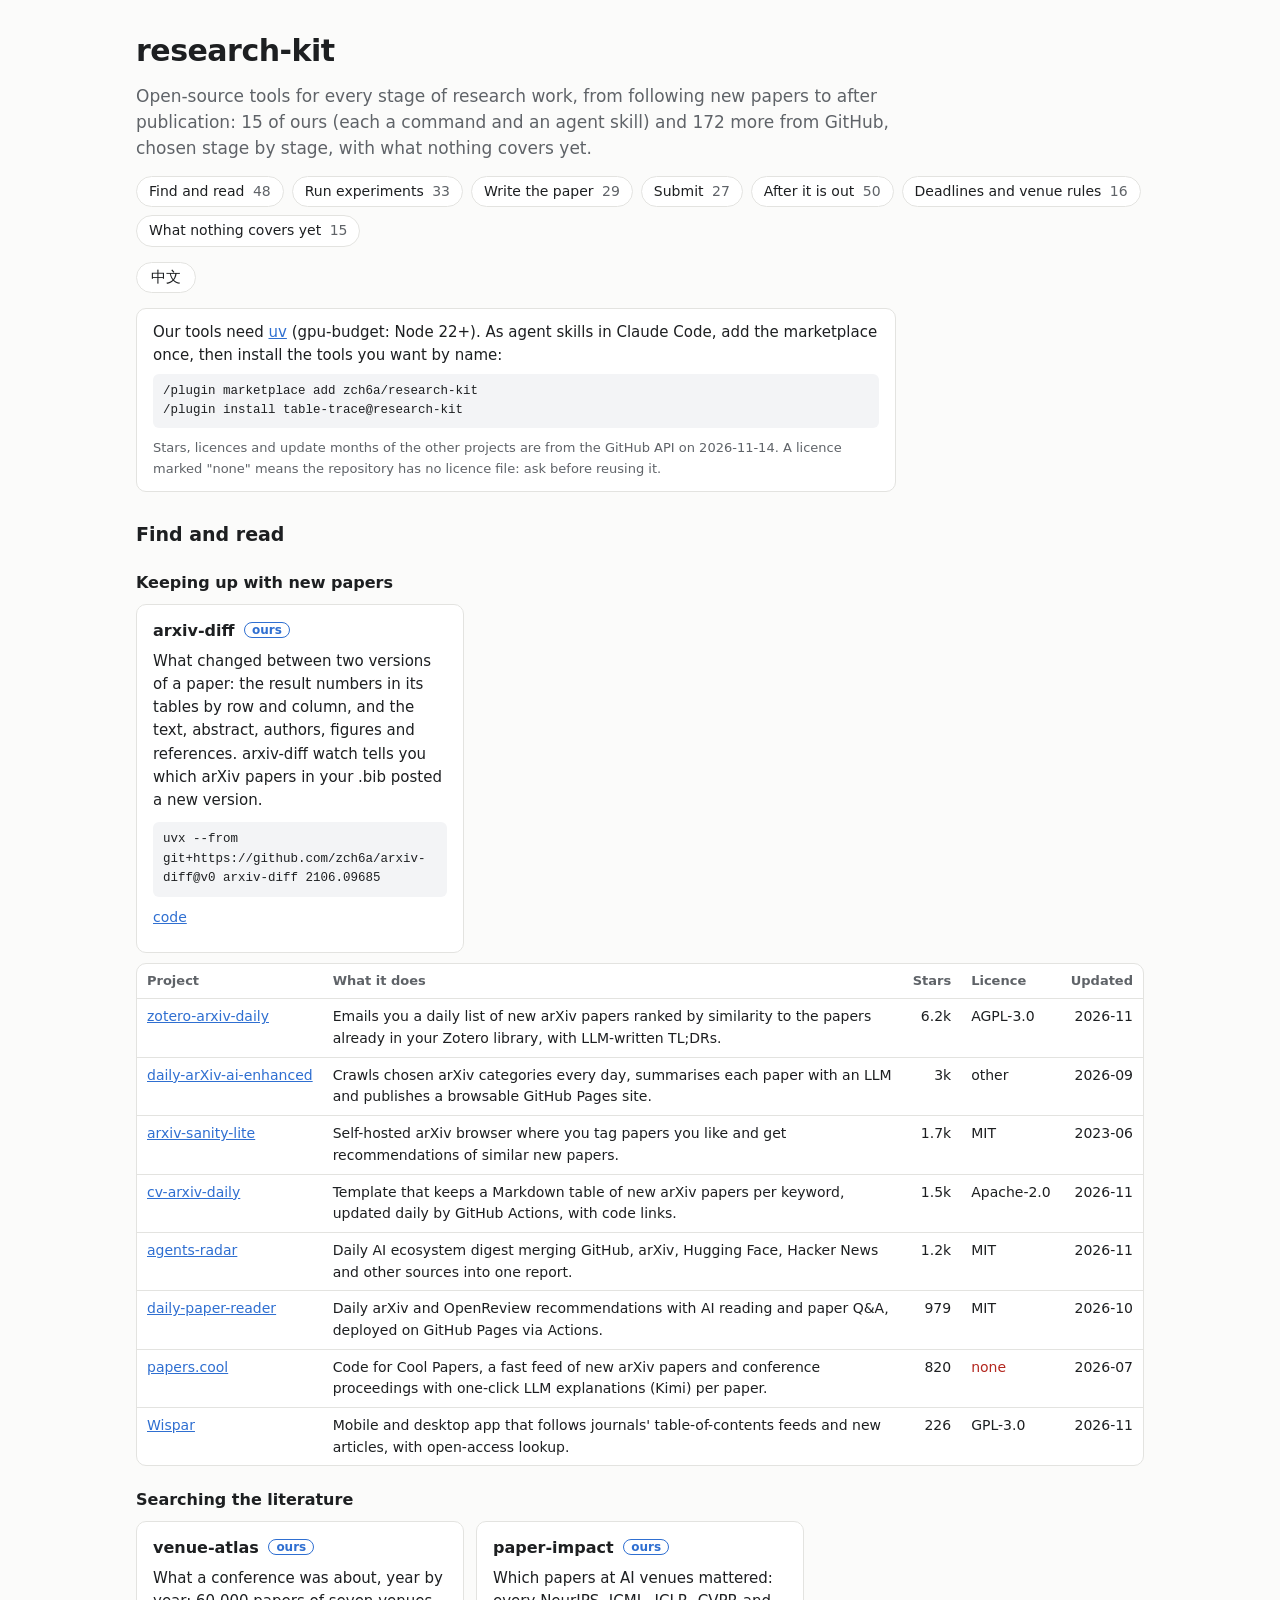
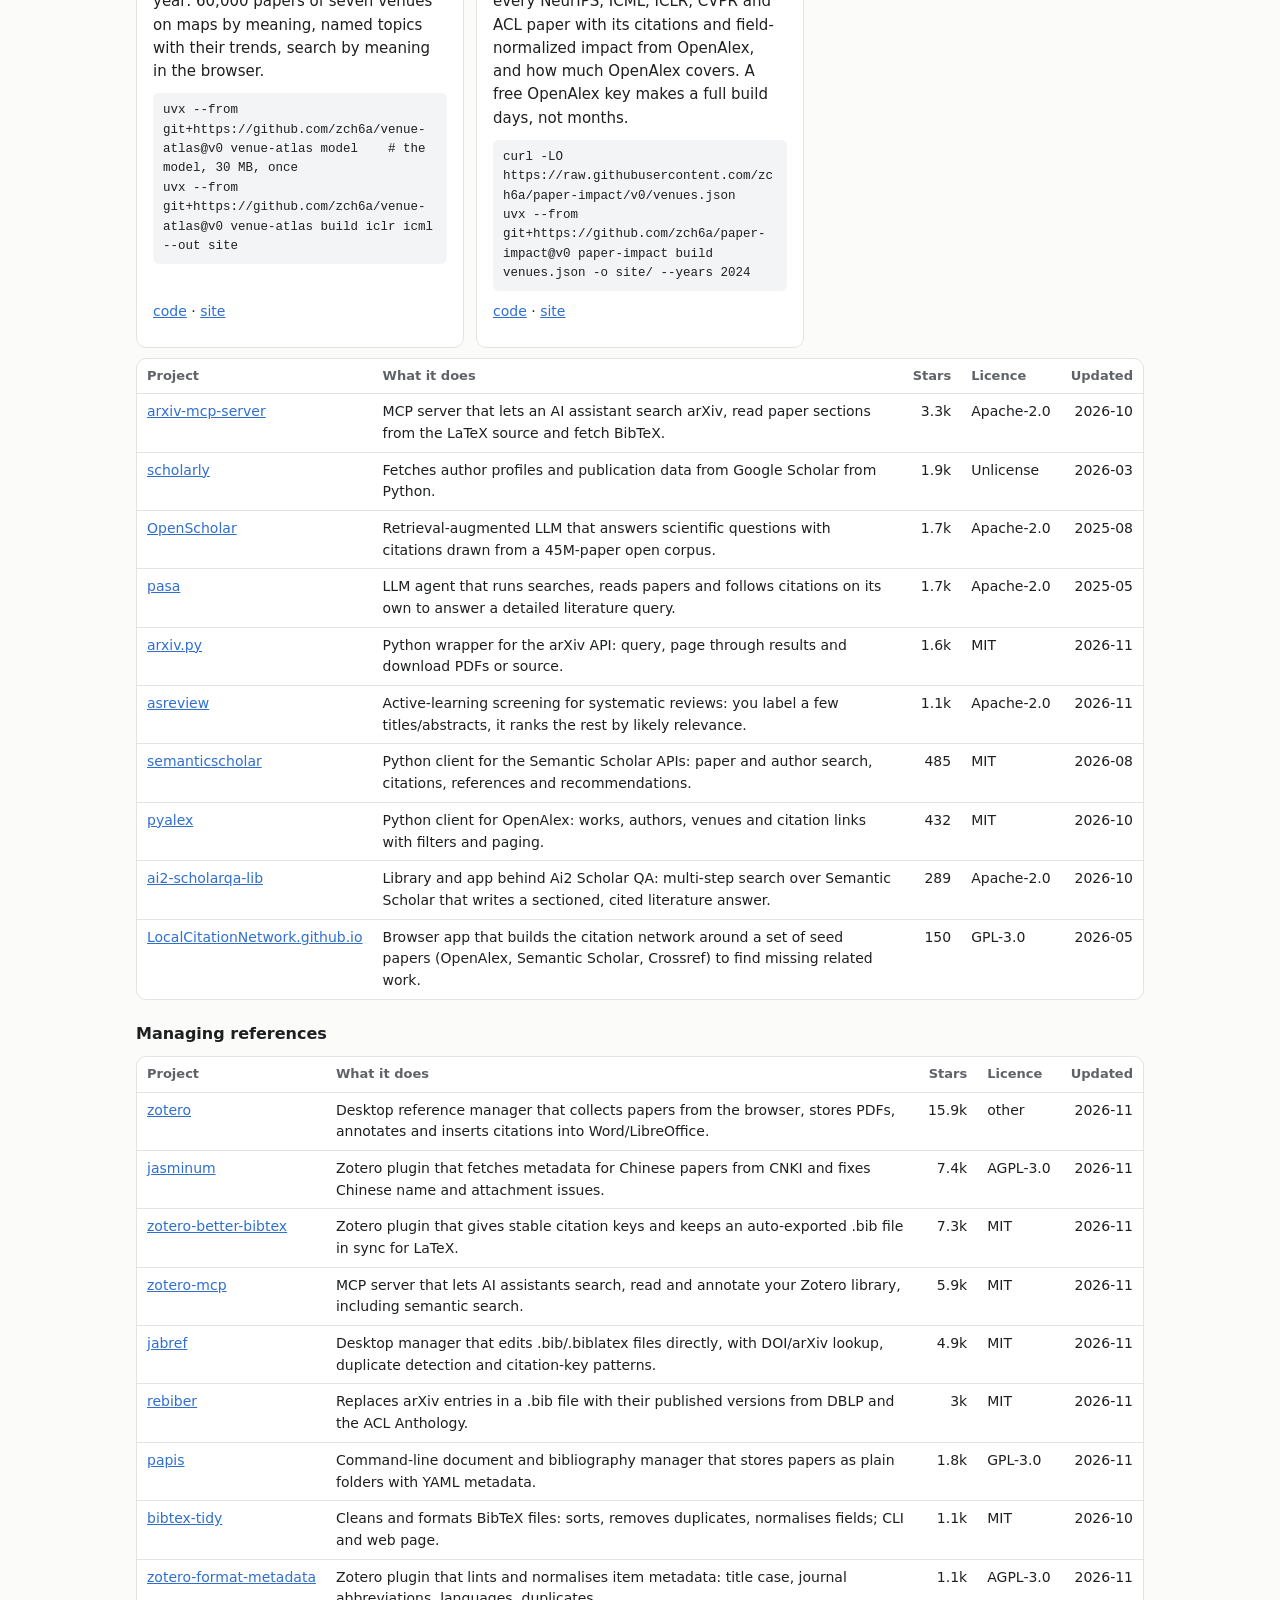
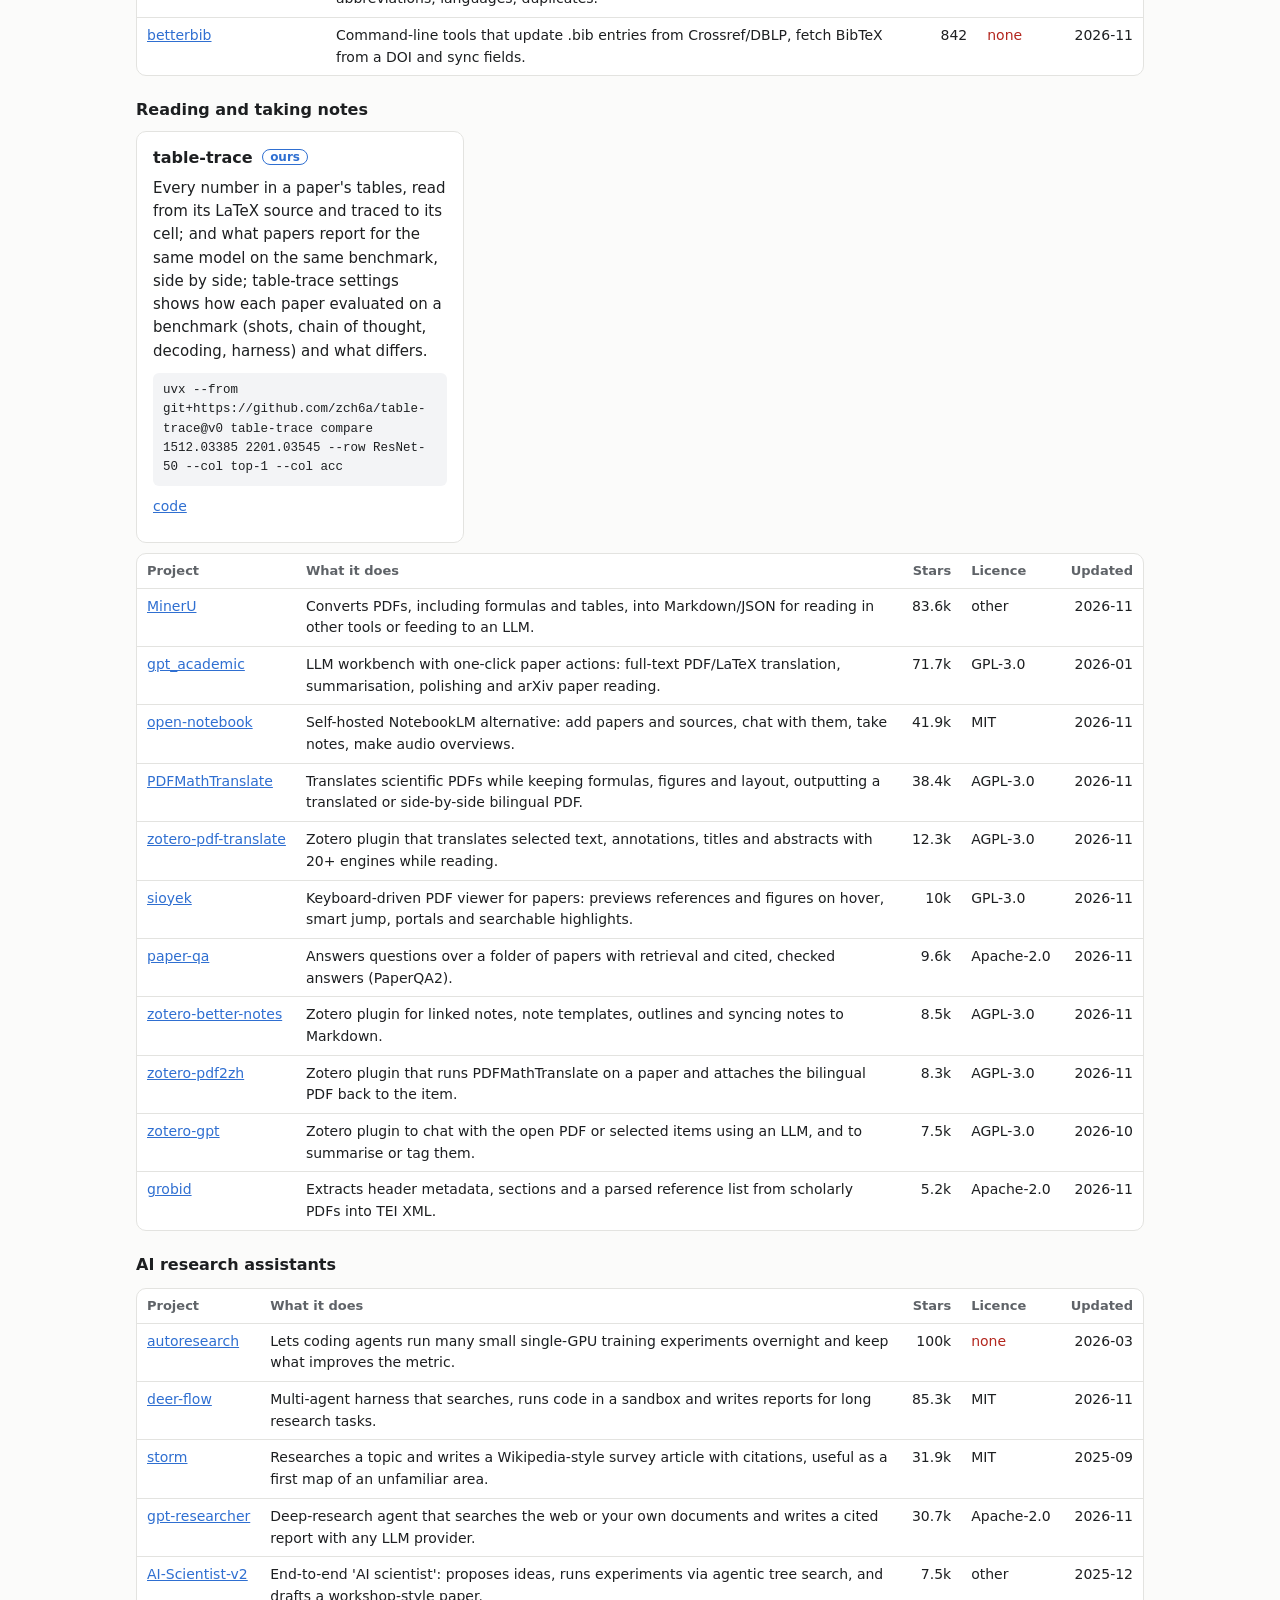
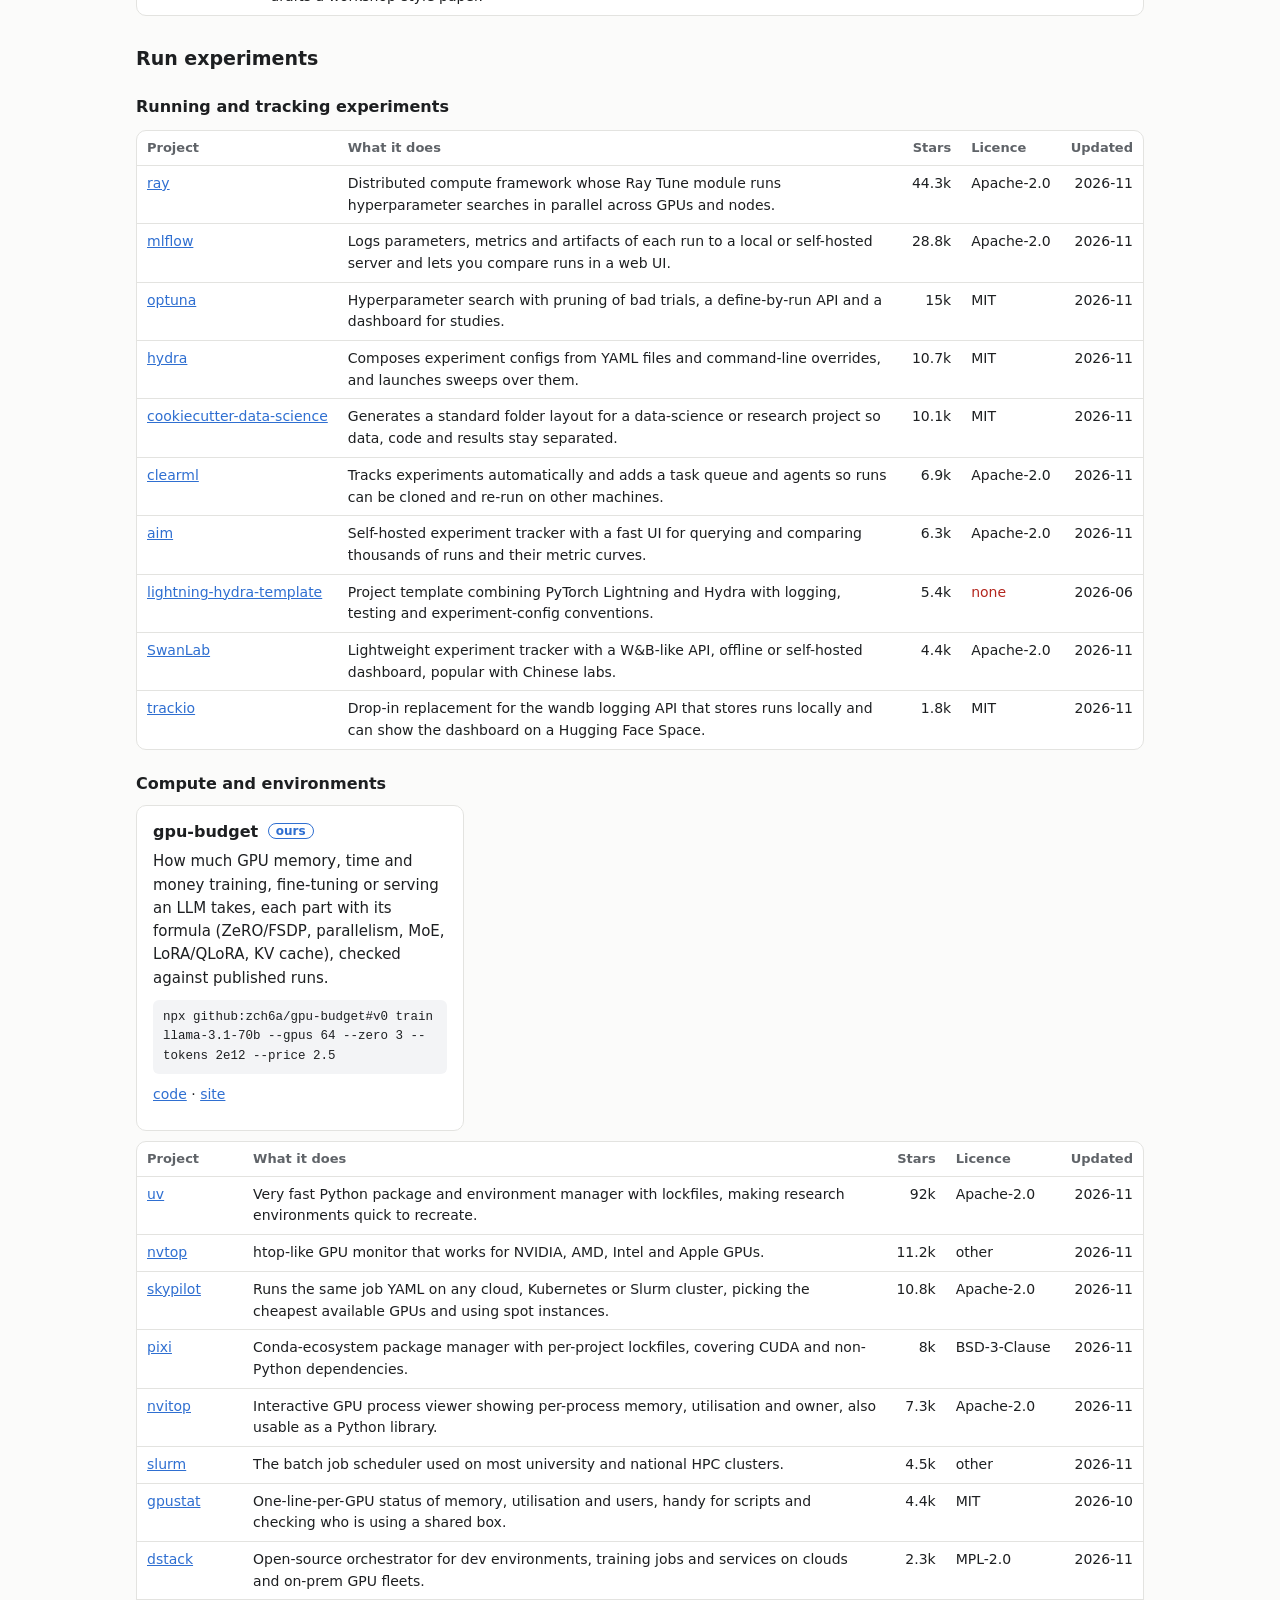
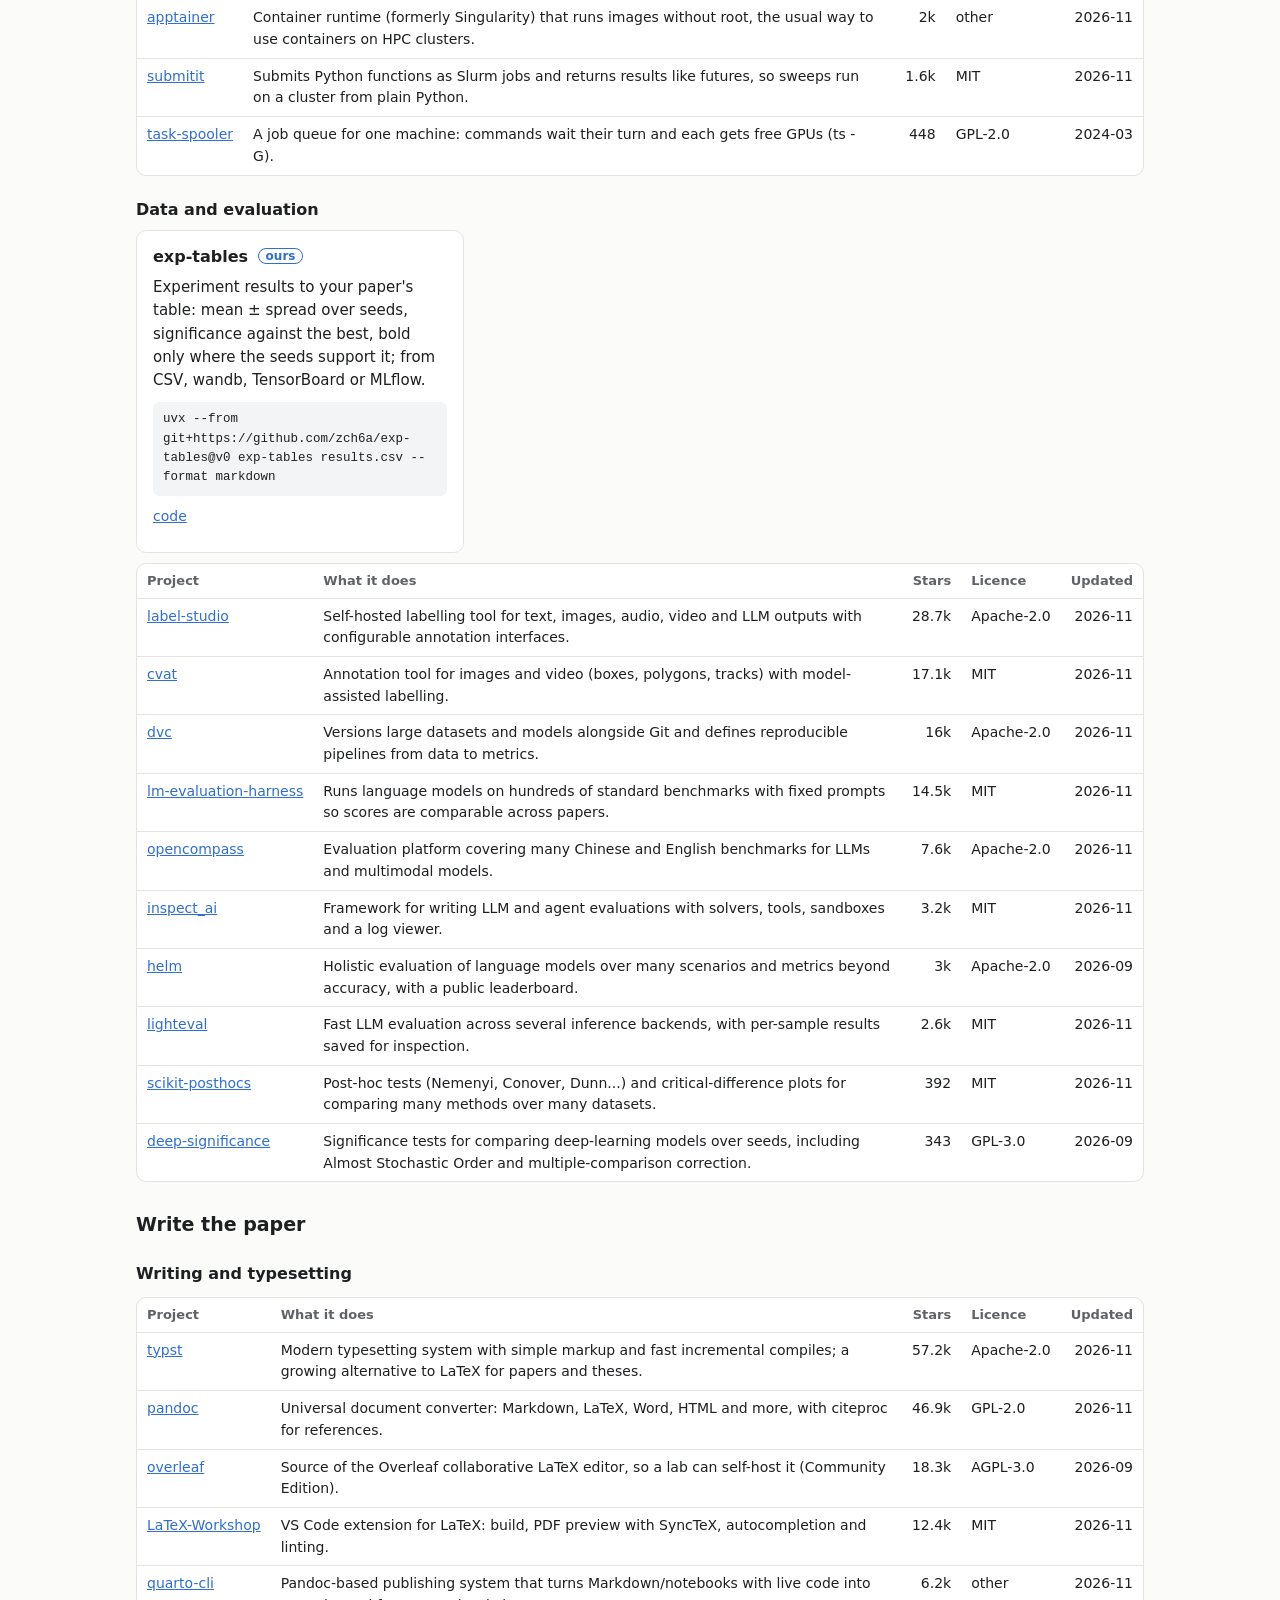
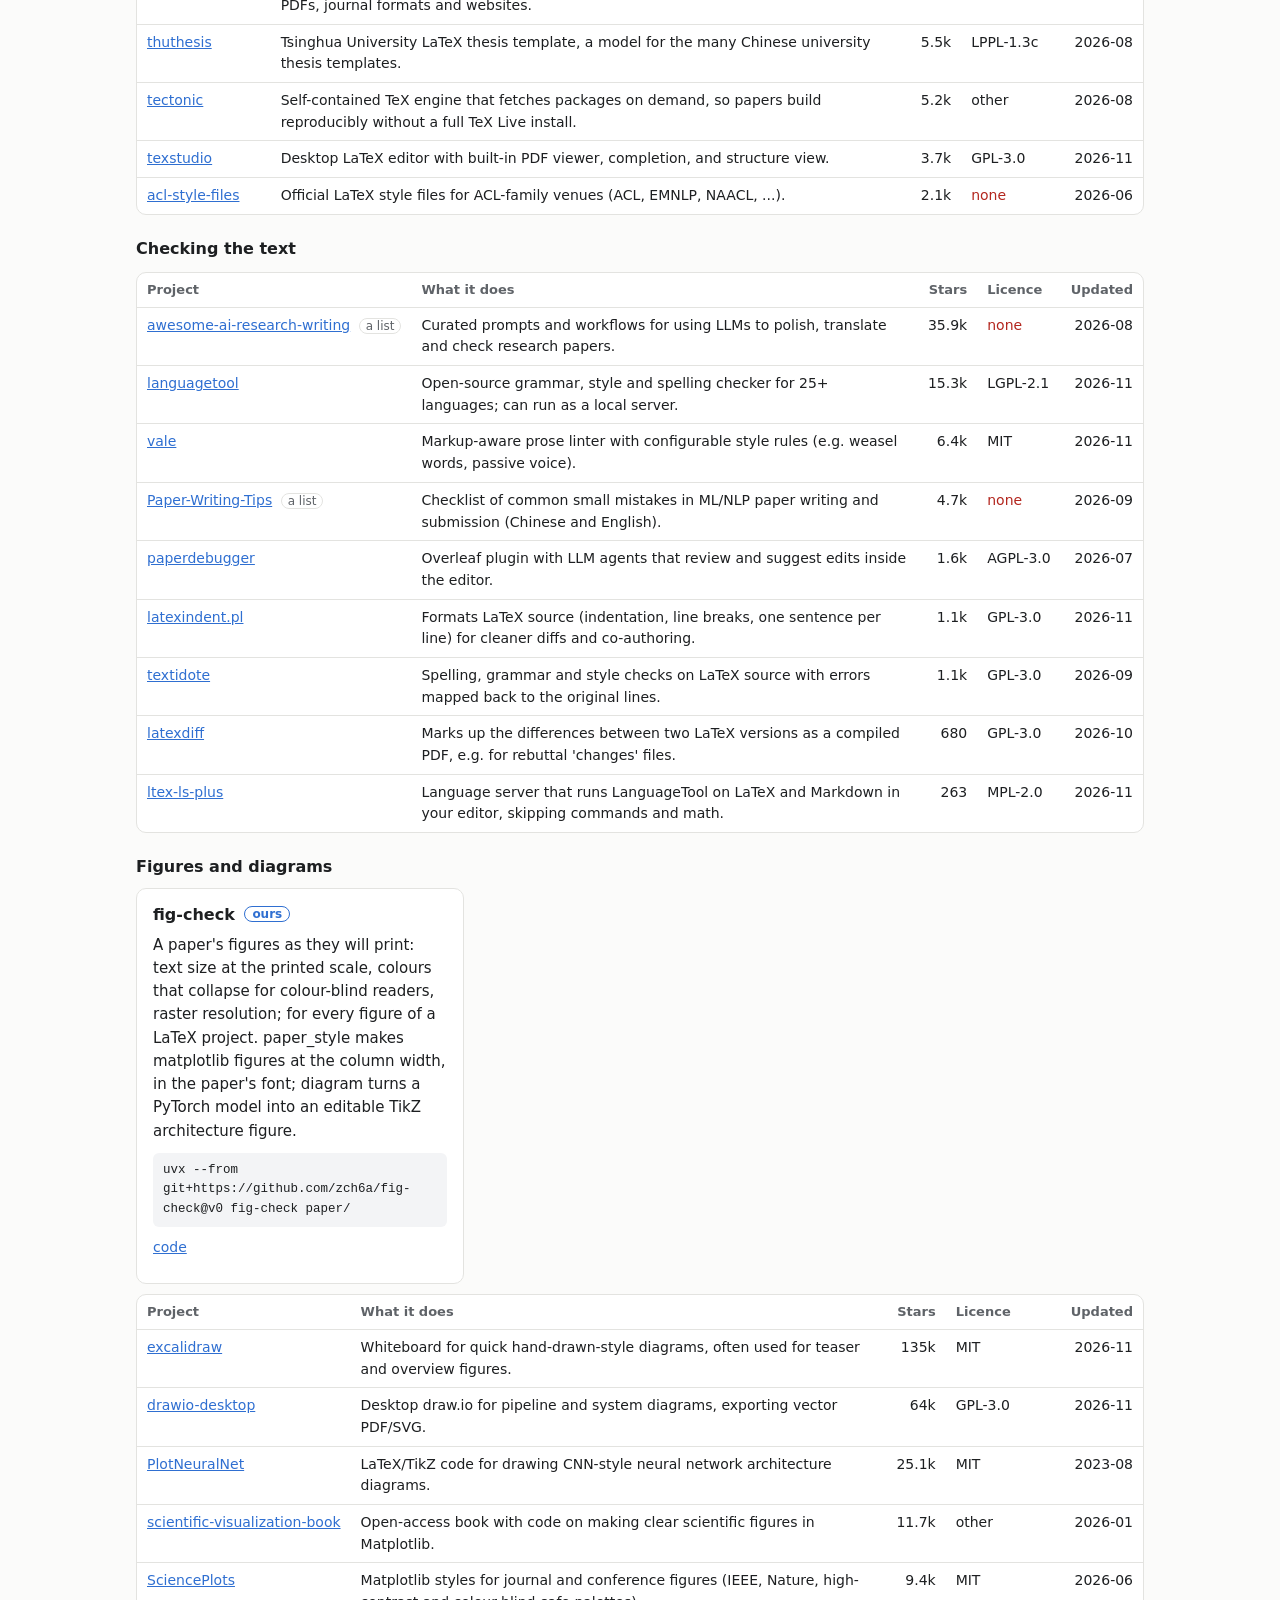
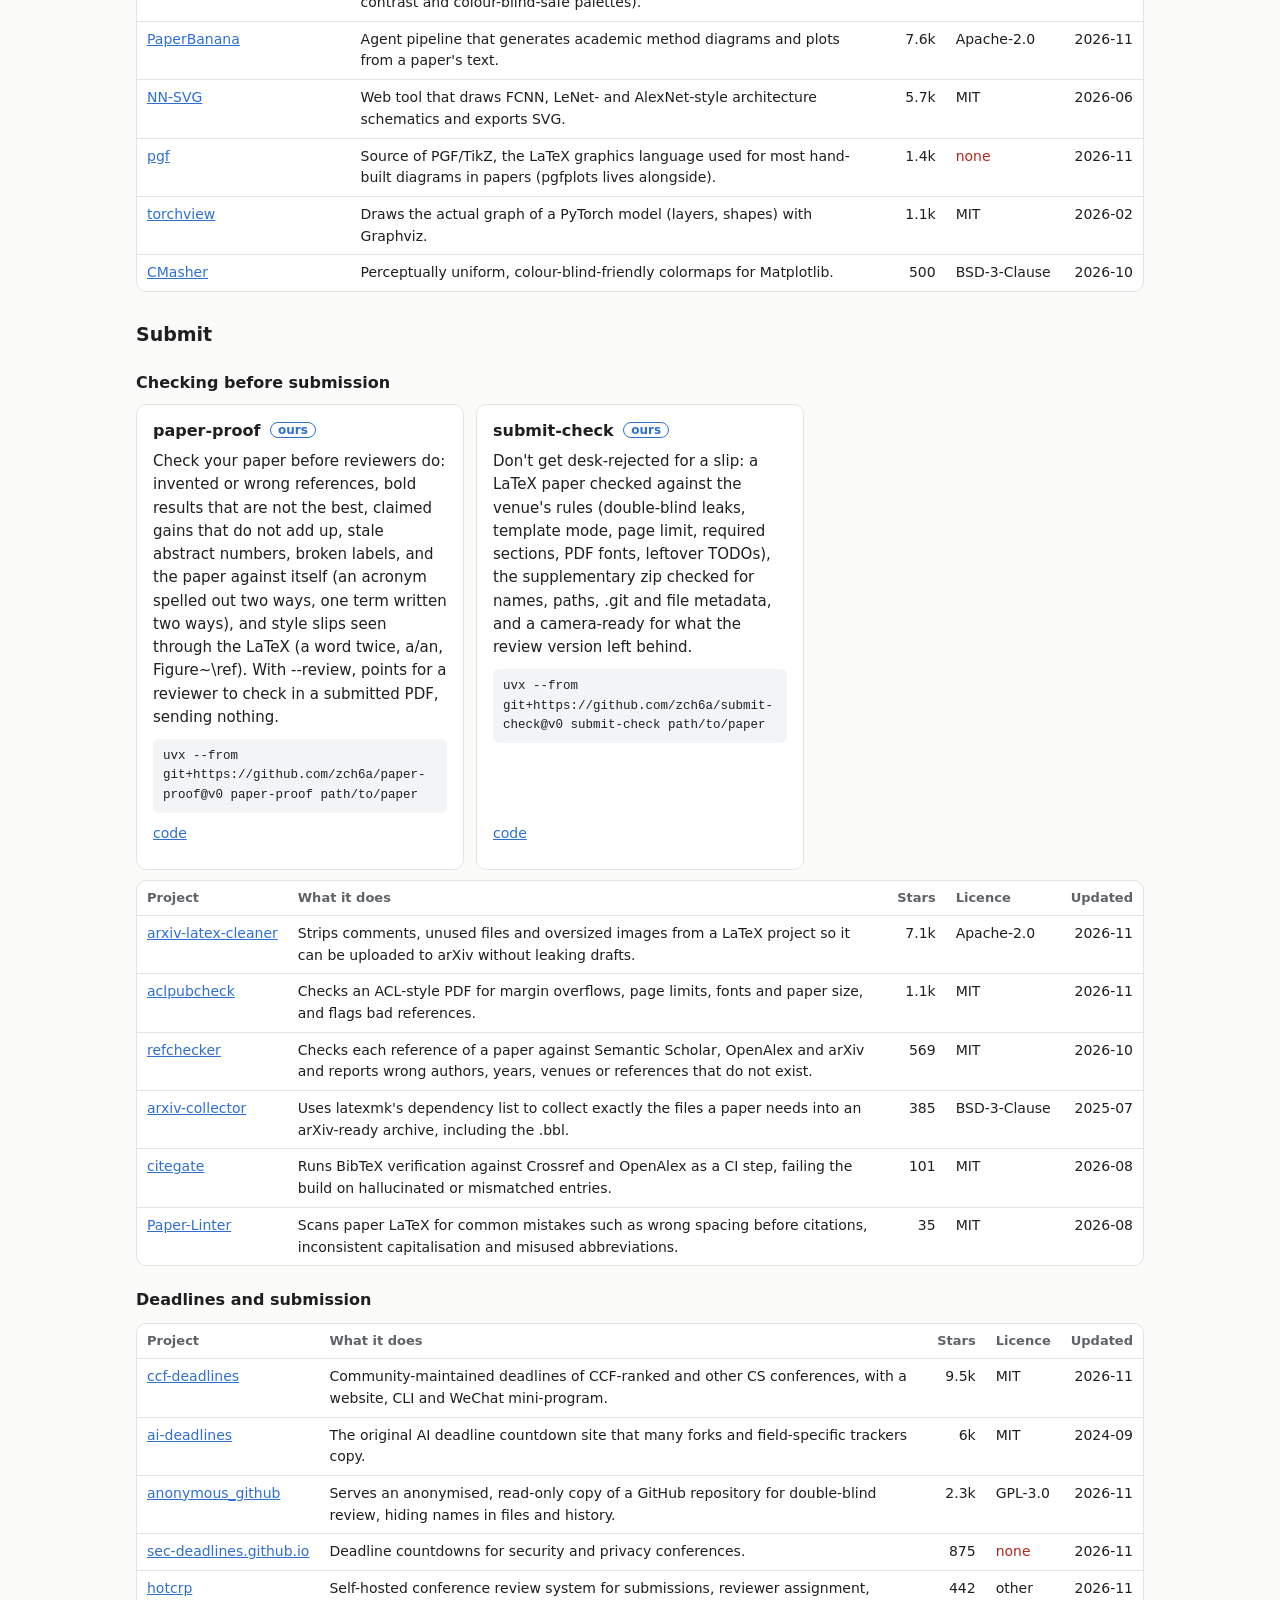
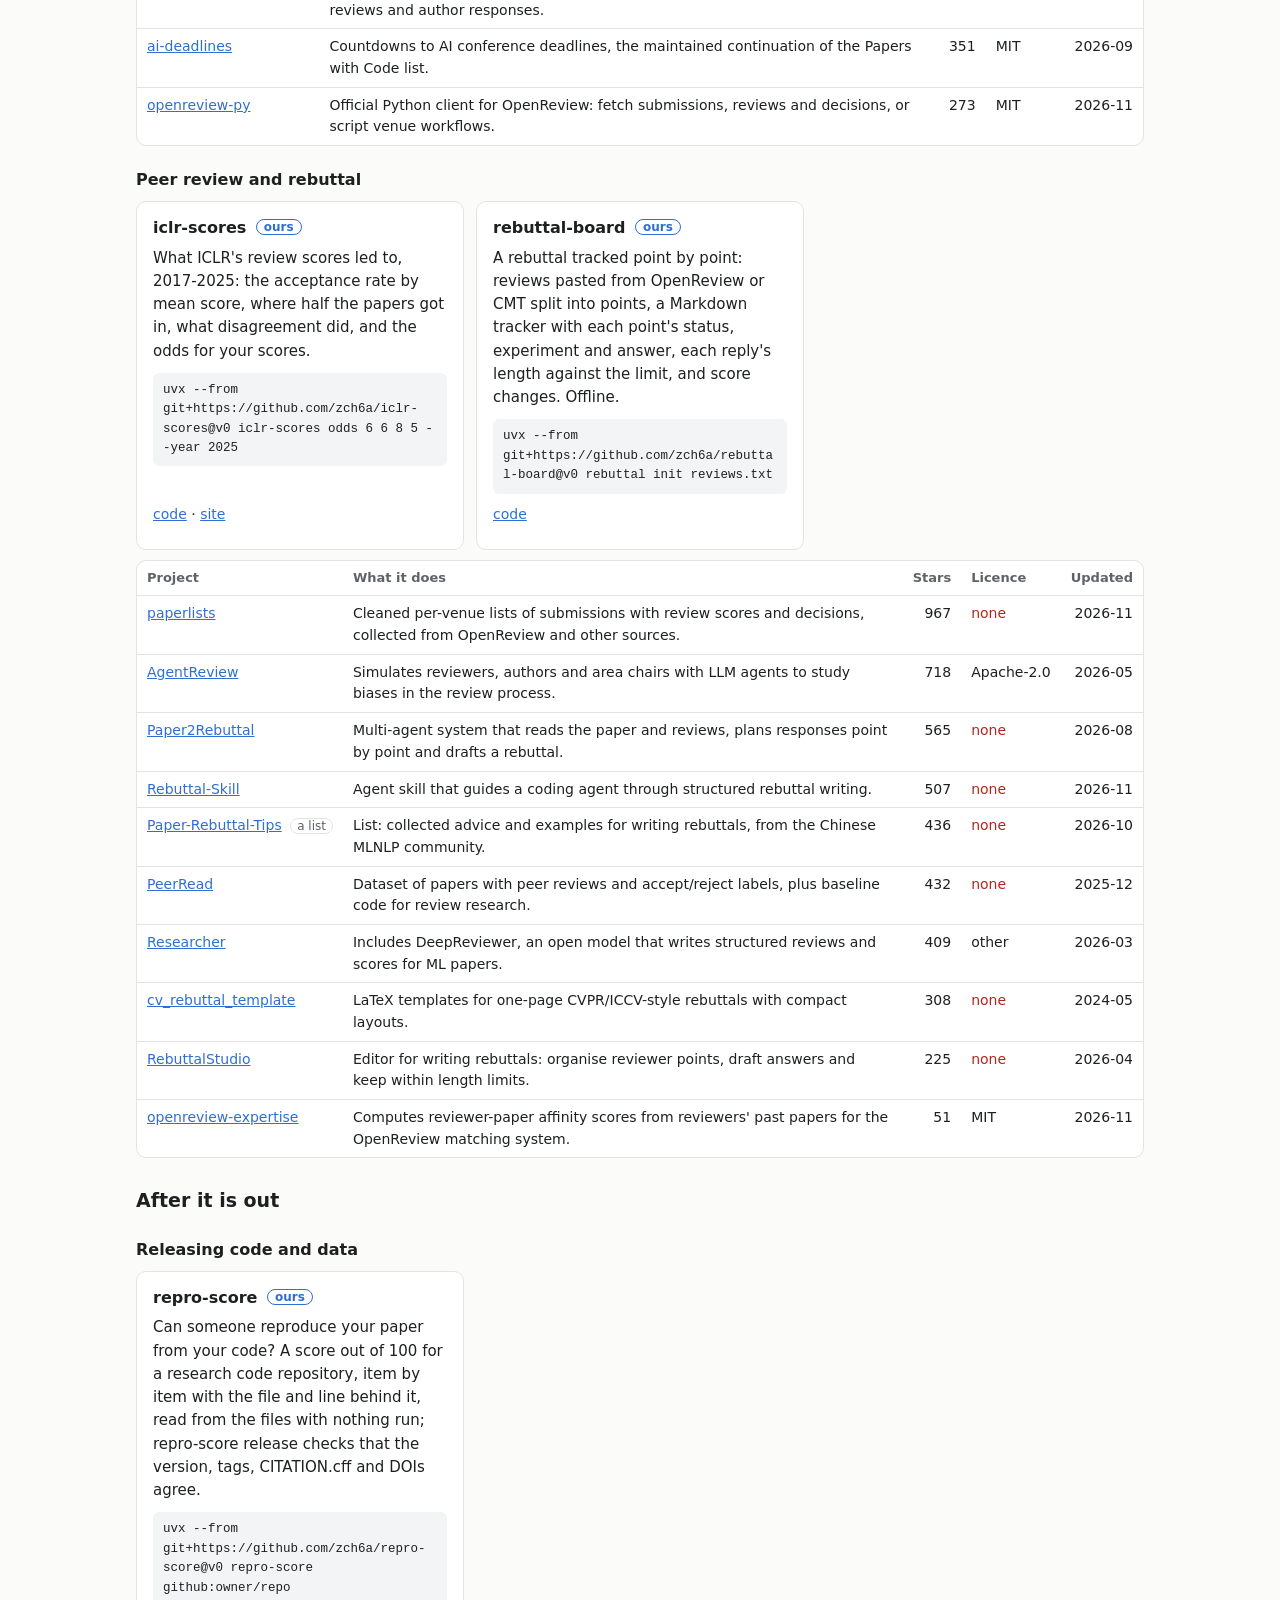
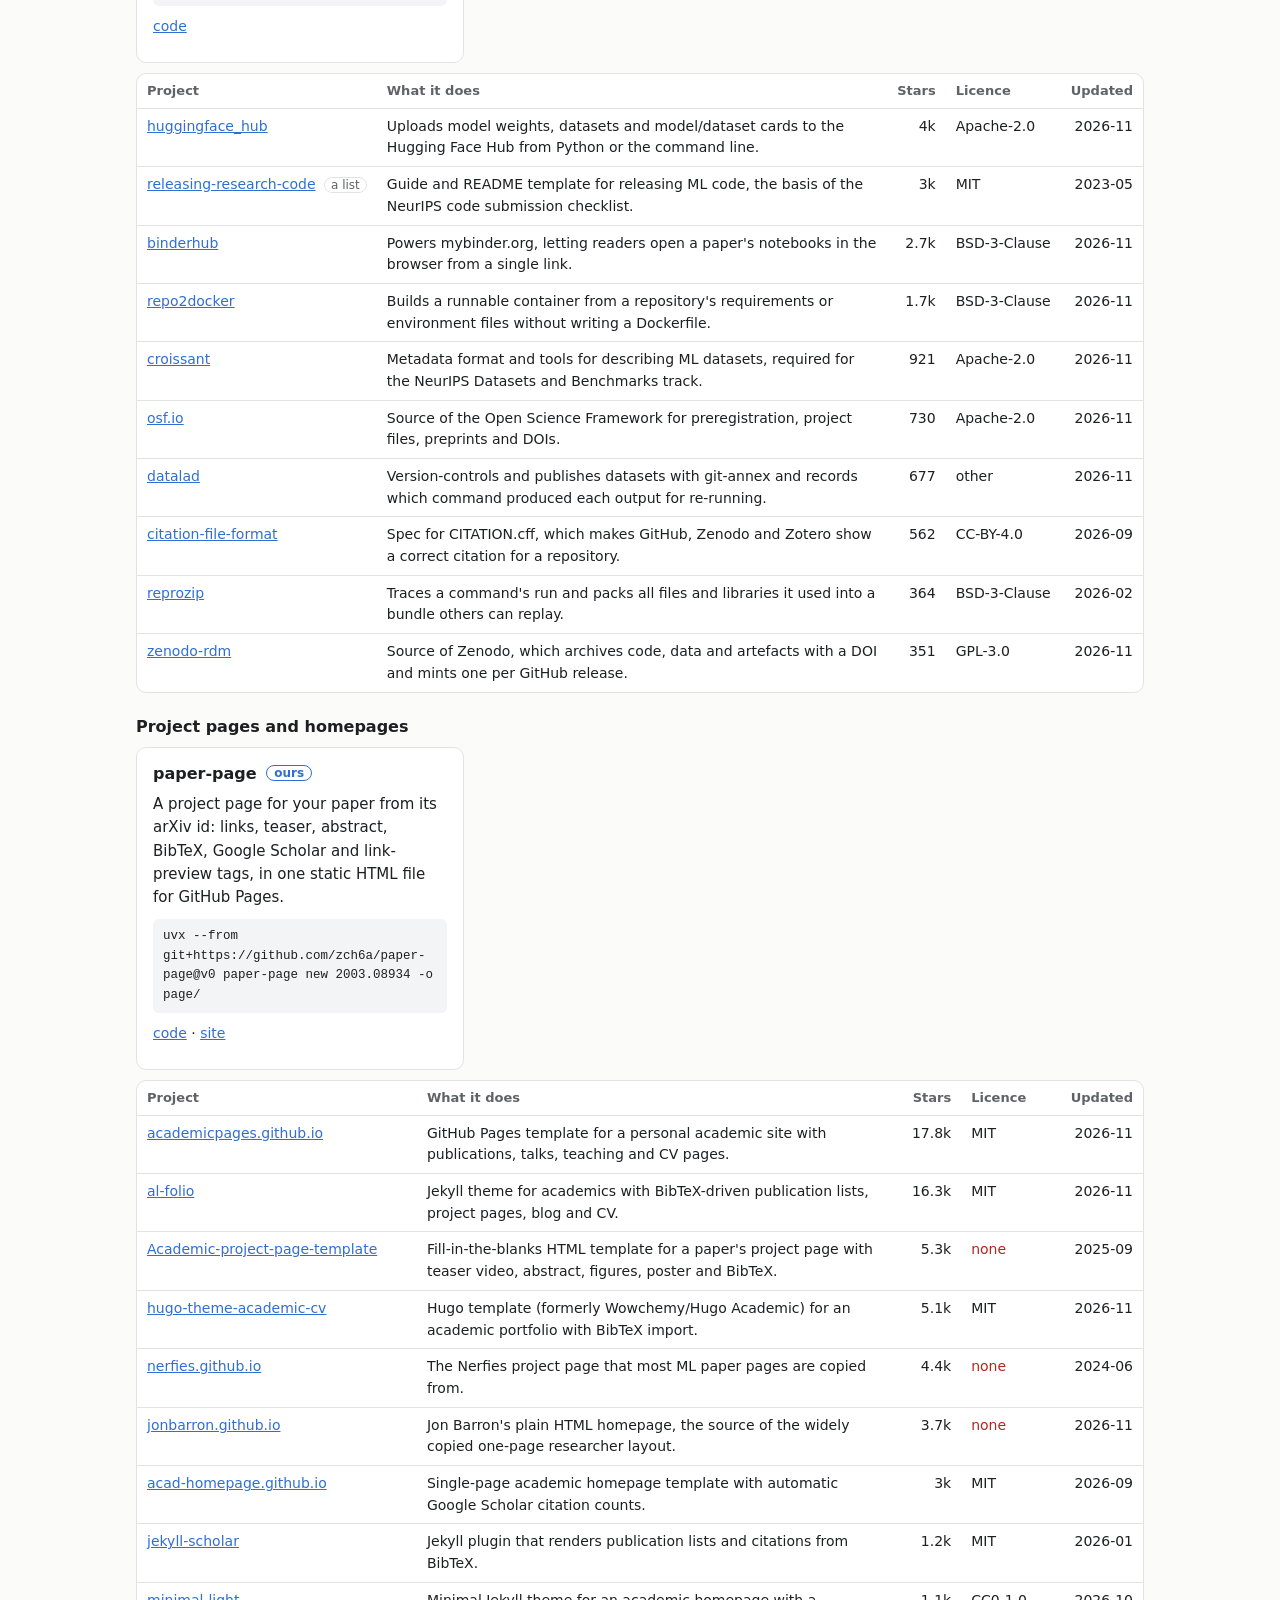
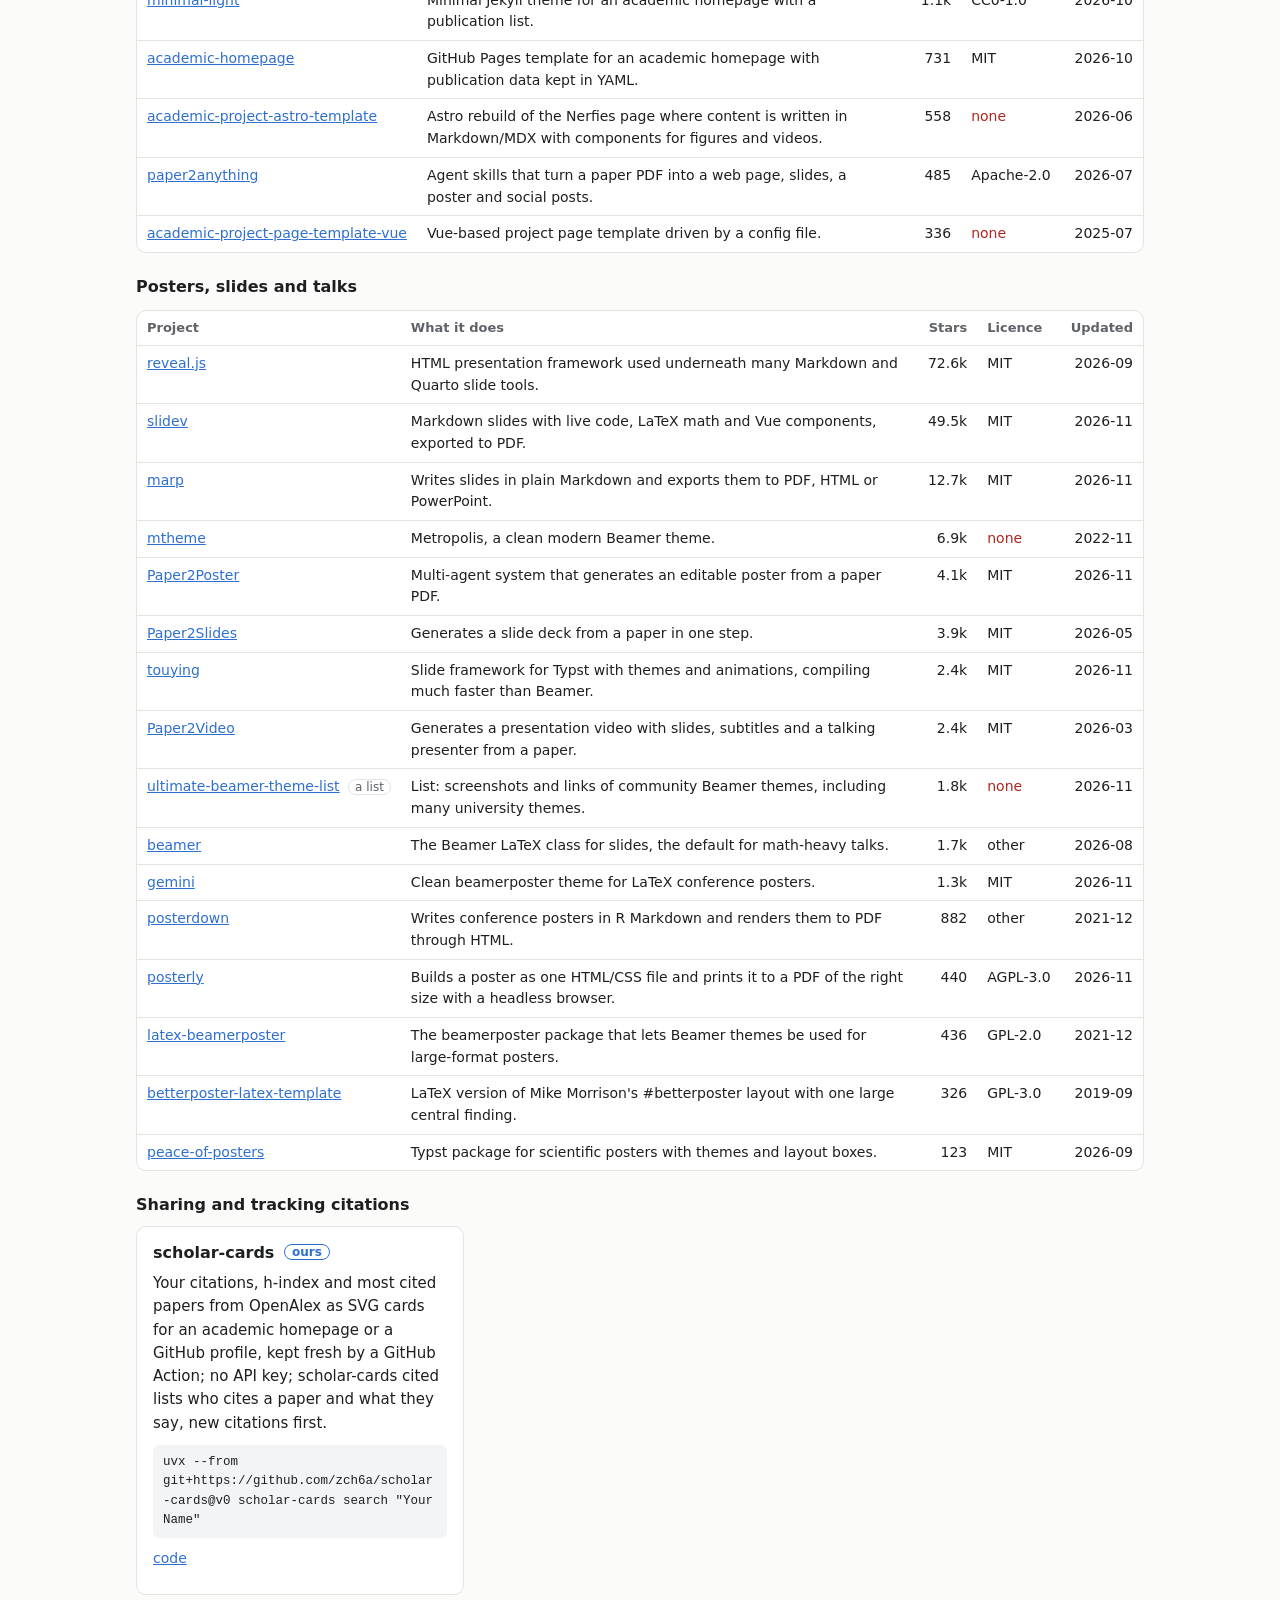
==== commit 1aea1bc4: "fig-check 0.3.0 (diagram): the architecture-figure need partly covered" ====
--- a/site/index.html
+++ b/site/index.html
@@ -28,10 +28,10 @@
 <main>
 <div data-lang="en"><section id="en-read"><h2>Find and read</h2><h3 id="en-read-follow">Keeping up with new papers</h3><div class="grid"><article><h4>arxiv-diff <span class="ours">ours</span></h4><p>What changed between two versions of a paper: the result numbers in its tables by row and column, and the text, abstract, authors, figures and references. arxiv-diff watch tells you which arXiv papers in your .bib posted a new version.</p><pre><code>uvx --from git+https://github.com/zch6a/arxiv-diff@v0 arxiv-diff 2106.09685</code></pre><p class="links"><a href="https://github.com/zch6a/arxiv-diff">code</a></p></article></div><div class="table"><table><thead><tr><th>Project</th><th>What it does</th><th class="num">Stars</th><th>Licence</th><th class="num">Updated</th></tr></thead><tbody><tr><td><a href="https://github.com/TideDra/zotero-arxiv-daily">zotero-arxiv-daily</a></td><td>Emails you a daily list of new arXiv papers ranked by similarity to the papers already in your Zotero library, with LLM-written TL;DRs.</td><td class="num">6.2k</td><td>AGPL-3.0</td><td class="num">2026-11</td></tr><tr><td><a href="https://github.com/dw-dengwei/daily-arXiv-ai-enhanced">daily-arXiv-ai-enhanced</a></td><td>Crawls chosen arXiv categories every day, summarises each paper with an LLM and publishes a browsable GitHub Pages site.</td><td class="num">3k</td><td>other</td><td class="num">2026-09</td></tr><tr><td><a href="https://github.com/karpathy/arxiv-sanity-lite">arxiv-sanity-lite</a></td><td>Self-hosted arXiv browser where you tag papers you like and get recommendations of similar new papers.</td><td class="num">1.7k</td><td>MIT</td><td class="num">2023-06</td></tr><tr><td><a href="https://github.com/Vincentqyw/cv-arxiv-daily">cv-arxiv-daily</a></td><td>Template that keeps a Markdown table of new arXiv papers per keyword, updated daily by GitHub Actions, with code links.</td><td class="num">1.5k</td><td>Apache-2.0</td><td class="num">2026-11</td></tr><tr><td><a href="https://github.com/duanyytop/agents-radar">agents-radar</a></td><td>Daily AI ecosystem digest merging GitHub, arXiv, Hugging Face, Hacker News and other sources into one report.</td><td class="num">1.2k</td><td>MIT</td><td class="num">2026-11</td></tr><tr><td><a href="https://github.com/ziwenhahaha/daily-paper-reader">daily-paper-reader</a></td><td>Daily arXiv and OpenReview recommendations with AI reading and paper Q&amp;A, deployed on GitHub Pages via Actions.</td><td class="num">979</td><td>MIT</td><td class="num">2026-10</td></tr><tr><td><a href="https://github.com/bojone/papers.cool">papers.cool</a></td><td>Code for Cool Papers, a fast feed of new arXiv papers and conference proceedings with one-click LLM explanations (Kimi) per paper.</td><td class="num">820</td><td><span class="warn">none</span></td><td class="num">2026-07</td></tr><tr><td><a href="https://github.com/Scriptbash/Wispar">Wispar</a></td><td>Mobile and desktop app that follows journals&#x27; table-of-contents feeds and new articles, with open-access lookup.</td><td class="num">226</td><td>GPL-3.0</td><td class="num">2026-11</td></tr></tbody></table></div><h3 id="en-read-search">Searching the literature</h3><div class="grid"><article><h4>venue-atlas <span class="ours">ours</span></h4><p>What a conference was about, year by year: 60,000 papers of seven venues on maps by meaning, named topics with their trends, search by meaning in the browser.</p><pre><code>uvx --from git+https://github.com/zch6a/venue-atlas@v0 venue-atlas model    # the model, 30 MB, once
 uvx --from git+https://github.com/zch6a/venue-atlas@v0 venue-atlas build iclr icml --out site</code></pre><p class="links"><a href="https://github.com/zch6a/venue-atlas">code</a> · <a href="https://zch6a.github.io/venue-atlas/">site</a></p></article><article><h4>paper-impact <span class="ours">ours</span></h4><p>Which papers at AI venues mattered: every NeurIPS, ICML, ICLR, CVPR and ACL paper with its citations and field-normalized impact from OpenAlex, and how much OpenAlex covers. A free OpenAlex key makes a full build days, not months.</p><pre><code>curl -LO https://raw.githubusercontent.com/zch6a/paper-impact/v0/venues.json
-uvx --from git+https://github.com/zch6a/paper-impact@v0 paper-impact build venues.json -o site/ --years 2024</code></pre><p class="links"><a href="https://github.com/zch6a/paper-impact">code</a> · <a href="https://zch6a.github.io/paper-impact/">site</a></p></article></div><div class="table"><table><thead><tr><th>Project</th><th>What it does</th><th class="num">Stars</th><th>Licence</th><th class="num">Updated</th></tr></thead><tbody><tr><td><a href="https://github.com/blazickjp/arxiv-mcp-server">arxiv-mcp-server</a></td><td>MCP server that lets an AI assistant search arXiv, read paper sections from the LaTeX source and fetch BibTeX.</td><td class="num">3.3k</td><td>Apache-2.0</td><td class="num">2026-10</td></tr><tr><td><a href="https://github.com/scholarly-python-package/scholarly">scholarly</a></td><td>Fetches author profiles and publication data from Google Scholar from Python.</td><td class="num">1.9k</td><td>Unlicense</td><td class="num">2026-03</td></tr><tr><td><a href="https://github.com/AkariAsai/OpenScholar">OpenScholar</a></td><td>Retrieval-augmented LLM that answers scientific questions with citations drawn from a 45M-paper open corpus.</td><td class="num">1.7k</td><td>Apache-2.0</td><td class="num">2025-08</td></tr><tr><td><a href="https://github.com/bytedance/pasa">pasa</a></td><td>LLM agent that runs searches, reads papers and follows citations on its own to answer a detailed literature query.</td><td class="num">1.7k</td><td>Apache-2.0</td><td class="num">2025-05</td></tr><tr><td><a href="https://github.com/lukasschwab/arxiv.py">arxiv.py</a></td><td>Python wrapper for the arXiv API: query, page through results and download PDFs or source.</td><td class="num">1.6k</td><td>MIT</td><td class="num">2026-11</td></tr><tr><td><a href="https://github.com/asreview/asreview">asreview</a></td><td>Active-learning screening for systematic reviews: you label a few titles/abstracts, it ranks the rest by likely relevance.</td><td class="num">1.1k</td><td>Apache-2.0</td><td class="num">2026-11</td></tr><tr><td><a href="https://github.com/danielnsilva/semanticscholar">semanticscholar</a></td><td>Python client for the Semantic Scholar APIs: paper and author search, citations, references and recommendations.</td><td class="num">485</td><td>MIT</td><td class="num">2026-08</td></tr><tr><td><a href="https://github.com/J535D165/pyalex">pyalex</a></td><td>Python client for OpenAlex: works, authors, venues and citation links with filters and paging.</td><td class="num">432</td><td>MIT</td><td class="num">2026-10</td></tr><tr><td><a href="https://github.com/allenai/ai2-scholarqa-lib">ai2-scholarqa-lib</a></td><td>Library and app behind Ai2 Scholar QA: multi-step search over Semantic Scholar that writes a sectioned, cited literature answer.</td><td class="num">289</td><td>Apache-2.0</td><td class="num">2026-10</td></tr><tr><td><a href="https://github.com/LocalCitationNetwork/LocalCitationNetwork.github.io">LocalCitationNetwork.github.io</a></td><td>Browser app that builds the citation network around a set of seed papers (OpenAlex, Semantic Scholar, Crossref) to find missing related work.</td><td class="num">150</td><td>GPL-3.0</td><td class="num">2026-05</td></tr></tbody></table></div><h3 id="en-read-refs">Managing references</h3><div class="table"><table><thead><tr><th>Project</th><th>What it does</th><th class="num">Stars</th><th>Licence</th><th class="num">Updated</th></tr></thead><tbody><tr><td><a href="https://github.com/zotero/zotero">zotero</a></td><td>Desktop reference manager that collects papers from the browser, stores PDFs, annotates and inserts citations into Word/LibreOffice.</td><td class="num">15.9k</td><td>other</td><td class="num">2026-11</td></tr><tr><td><a href="https://github.com/l0o0/jasminum">jasminum</a></td><td>Zotero plugin that fetches metadata for Chinese papers from CNKI and fixes Chinese name and attachment issues.</td><td class="num">7.4k</td><td>AGPL-3.0</td><td class="num">2026-11</td></tr><tr><td><a href="https://github.com/retorquere/zotero-better-bibtex">zotero-better-bibtex</a></td><td>Zotero plugin that gives stable citation keys and keeps an auto-exported .bib file in sync for LaTeX.</td><td class="num">7.3k</td><td>MIT</td><td class="num">2026-11</td></tr><tr><td><a href="https://github.com/54yyyu/zotero-mcp">zotero-mcp</a></td><td>MCP server that lets AI assistants search, read and annotate your Zotero library, including semantic search.</td><td class="num">5.9k</td><td>MIT</td><td class="num">2026-11</td></tr><tr><td><a href="https://github.com/JabRef/jabref">jabref</a></td><td>Desktop manager that edits .bib/.biblatex files directly, with DOI/arXiv lookup, duplicate detection and citation-key patterns.</td><td class="num">4.9k</td><td>MIT</td><td class="num">2026-11</td></tr><tr><td><a href="https://github.com/yuchenlin/rebiber">rebiber</a></td><td>Replaces arXiv entries in a .bib file with their published versions from DBLP and the ACL Anthology.</td><td class="num">3k</td><td>MIT</td><td class="num">2026-11</td></tr><tr><td><a href="https://github.com/papis/papis">papis</a></td><td>Command-line document and bibliography manager that stores papers as plain folders with YAML metadata.</td><td class="num">1.8k</td><td>GPL-3.0</td><td class="num">2026-11</td></tr><tr><td><a href="https://github.com/FlamingTempura/bibtex-tidy">bibtex-tidy</a></td><td>Cleans and formats BibTeX files: sorts, removes duplicates, normalises fields; CLI and web page.</td><td class="num">1.1k</td><td>MIT</td><td class="num">2026-10</td></tr><tr><td><a href="https://github.com/northword/zotero-format-metadata">zotero-format-metadata</a></td><td>Zotero plugin that lints and normalises item metadata: title case, journal abbreviations, languages, duplicates.</td><td class="num">1.1k</td><td>AGPL-3.0</td><td class="num">2026-11</td></tr><tr><td><a href="https://github.com/texworld/betterbib">betterbib</a></td><td>Command-line tools that update .bib entries from Crossref/DBLP, fetch BibTeX from a DOI and sync fields.</td><td class="num">842</td><td><span class="warn">none</span></td><td class="num">2026-11</td></tr></tbody></table></div><h3 id="en-read-reading">Reading and taking notes</h3><div class="grid"><article><h4>table-trace <span class="ours">ours</span></h4><p>Every number in a paper&#x27;s tables, read from its LaTeX source and traced to its cell; and what papers report for the same model on the same benchmark, side by side; table-trace settings shows how each paper evaluated on a benchmark (shots, chain of thought, decoding, harness) and what differs.</p><pre><code>uvx --from git+https://github.com/zch6a/table-trace@v0 table-trace compare 1512.03385 2201.03545 --row ResNet-50 --col top-1 --col acc</code></pre><p class="links"><a href="https://github.com/zch6a/table-trace">code</a></p></article></div><div class="table"><table><thead><tr><th>Project</th><th>What it does</th><th class="num">Stars</th><th>Licence</th><th class="num">Updated</th></tr></thead><tbody><tr><td><a href="https://github.com/opendatalab/MinerU">MinerU</a></td><td>Converts PDFs, including formulas and tables, into Markdown/JSON for reading in other tools or feeding to an LLM.</td><td class="num">83.6k</td><td>other</td><td class="num">2026-11</td></tr><tr><td><a href="https://github.com/binary-husky/gpt_academic">gpt_academic</a></td><td>LLM workbench with one-click paper actions: full-text PDF/LaTeX translation, summarisation, polishing and arXiv paper reading.</td><td class="num">71.7k</td><td>GPL-3.0</td><td class="num">2026-01</td></tr><tr><td><a href="https://github.com/lfnovo/open-notebook">open-notebook</a></td><td>Self-hosted NotebookLM alternative: add papers and sources, chat with them, take notes, make audio overviews.</td><td class="num">41.9k</td><td>MIT</td><td class="num">2026-11</td></tr><tr><td><a href="https://github.com/PDFMathTranslate/PDFMathTranslate">PDFMathTranslate</a></td><td>Translates scientific PDFs while keeping formulas, figures and layout, outputting a translated or side-by-side bilingual PDF.</td><td class="num">38.4k</td><td>AGPL-3.0</td><td class="num">2026-11</td></tr><tr><td><a href="https://github.com/windingwind/zotero-pdf-translate">zotero-pdf-translate</a></td><td>Zotero plugin that translates selected text, annotations, titles and abstracts with 20+ engines while reading.</td><td class="num">12.3k</td><td>AGPL-3.0</td><td class="num">2026-11</td></tr><tr><td><a href="https://github.com/ahrm/sioyek">sioyek</a></td><td>Keyboard-driven PDF viewer for papers: previews references and figures on hover, smart jump, portals and searchable highlights.</td><td class="num">10k</td><td>GPL-3.0</td><td class="num">2026-11</td></tr><tr><td><a href="https://github.com/Future-House/paper-qa">paper-qa</a></td><td>Answers questions over a folder of papers with retrieval and cited, checked answers (PaperQA2).</td><td class="num">9.6k</td><td>Apache-2.0</td><td class="num">2026-11</td></tr><tr><td><a href="https://github.com/windingwind/zotero-better-notes">zotero-better-notes</a></td><td>Zotero plugin for linked notes, note templates, outlines and syncing notes to Markdown.</td><td class="num">8.5k</td><td>AGPL-3.0</td><td class="num">2026-11</td></tr><tr><td><a href="https://github.com/guaguastandup/zotero-pdf2zh">zotero-pdf2zh</a></td><td>Zotero plugin that runs PDFMathTranslate on a paper and attaches the bilingual PDF back to the item.</td><td class="num">8.3k</td><td>AGPL-3.0</td><td class="num">2026-11</td></tr><tr><td><a href="https://github.com/MuiseDestiny/zotero-gpt">zotero-gpt</a></td><td>Zotero plugin to chat with the open PDF or selected items using an LLM, and to summarise or tag them.</td><td class="num">7.5k</td><td>AGPL-3.0</td><td class="num">2026-10</td></tr><tr><td><a href="https://github.com/grobidOrg/grobid">grobid</a></td><td>Extracts header metadata, sections and a parsed reference list from scholarly PDFs into TEI XML.</td><td class="num">5.2k</td><td>Apache-2.0</td><td class="num">2026-11</td></tr></tbody></table></div><h3 id="en-read-assistants">AI research assistants</h3><div class="table"><table><thead><tr><th>Project</th><th>What it does</th><th class="num">Stars</th><th>Licence</th><th class="num">Updated</th></tr></thead><tbody><tr><td><a href="https://github.com/karpathy/autoresearch">autoresearch</a></td><td>Lets coding agents run many small single-GPU training experiments overnight and keep what improves the metric.</td><td class="num">100k</td><td><span class="warn">none</span></td><td class="num">2026-03</td></tr><tr><td><a href="https://github.com/bytedance/deer-flow">deer-flow</a></td><td>Multi-agent harness that searches, runs code in a sandbox and writes reports for long research tasks.</td><td class="num">85.3k</td><td>MIT</td><td class="num">2026-11</td></tr><tr><td><a href="https://github.com/stanford-oval/storm">storm</a></td><td>Researches a topic and writes a Wikipedia-style survey article with citations, useful as a first map of an unfamiliar area.</td><td class="num">31.9k</td><td>MIT</td><td class="num">2025-09</td></tr><tr><td><a href="https://github.com/assafelovic/gpt-researcher">gpt-researcher</a></td><td>Deep-research agent that searches the web or your own documents and writes a cited report with any LLM provider.</td><td class="num">30.7k</td><td>Apache-2.0</td><td class="num">2026-11</td></tr><tr><td><a href="https://github.com/SakanaAI/AI-Scientist-v2">AI-Scientist-v2</a></td><td>End-to-end &#x27;AI scientist&#x27;: proposes ideas, runs experiments via agentic tree search, and drafts a workshop-style paper.</td><td class="num">7.5k</td><td>other</td><td class="num">2025-12</td></tr></tbody></table></div></section><section id="en-experiment"><h2>Run experiments</h2><h3 id="en-experiment-tracking">Running and tracking experiments</h3><div class="table"><table><thead><tr><th>Project</th><th>What it does</th><th class="num">Stars</th><th>Licence</th><th class="num">Updated</th></tr></thead><tbody><tr><td><a href="https://github.com/ray-project/ray">ray</a></td><td>Distributed compute framework whose Ray Tune module runs hyperparameter searches in parallel across GPUs and nodes.</td><td class="num">44.3k</td><td>Apache-2.0</td><td class="num">2026-11</td></tr><tr><td><a href="https://github.com/mlflow/mlflow">mlflow</a></td><td>Logs parameters, metrics and artifacts of each run to a local or self-hosted server and lets you compare runs in a web UI.</td><td class="num">28.8k</td><td>Apache-2.0</td><td class="num">2026-11</td></tr><tr><td><a href="https://github.com/optuna/optuna">optuna</a></td><td>Hyperparameter search with pruning of bad trials, a define-by-run API and a dashboard for studies.</td><td class="num">15k</td><td>MIT</td><td class="num">2026-11</td></tr><tr><td><a href="https://github.com/hydra-ecosystem/hydra">hydra</a></td><td>Composes experiment configs from YAML files and command-line overrides, and launches sweeps over them.</td><td class="num">10.7k</td><td>MIT</td><td class="num">2026-11</td></tr><tr><td><a href="https://github.com/drivendataorg/cookiecutter-data-science">cookiecutter-data-science</a></td><td>Generates a standard folder layout for a data-science or research project so data, code and results stay separated.</td><td class="num">10.1k</td><td>MIT</td><td class="num">2026-11</td></tr><tr><td><a href="https://github.com/clearml/clearml">clearml</a></td><td>Tracks experiments automatically and adds a task queue and agents so runs can be cloned and re-run on other machines.</td><td class="num">6.9k</td><td>Apache-2.0</td><td class="num">2026-11</td></tr><tr><td><a href="https://github.com/aimhubio/aim">aim</a></td><td>Self-hosted experiment tracker with a fast UI for querying and comparing thousands of runs and their metric curves.</td><td class="num">6.3k</td><td>Apache-2.0</td><td class="num">2026-11</td></tr><tr><td><a href="https://github.com/ashleve/lightning-hydra-template">lightning-hydra-template</a></td><td>Project template combining PyTorch Lightning and Hydra with logging, testing and experiment-config conventions.</td><td class="num">5.4k</td><td><span class="warn">none</span></td><td class="num">2026-06</td></tr><tr><td><a href="https://github.com/SwanHubX/SwanLab">SwanLab</a></td><td>Lightweight experiment tracker with a W&amp;B-like API, offline or self-hosted dashboard, popular with Chinese labs.</td><td class="num">4.4k</td><td>Apache-2.0</td><td class="num">2026-11</td></tr><tr><td><a href="https://github.com/gradio-app/trackio">trackio</a></td><td>Drop-in replacement for the wandb logging API that stores runs locally and can show the dashboard on a Hugging Face Space.</td><td class="num">1.8k</td><td>MIT</td><td class="num">2026-11</td></tr></tbody></table></div><h3 id="en-experiment-compute">Compute and environments</h3><div class="grid"><article><h4>gpu-budget <span class="ours">ours</span></h4><p>How much GPU memory, time and money training, fine-tuning or serving an LLM takes, each part with its formula (ZeRO/FSDP, parallelism, MoE, LoRA/QLoRA, KV cache), checked against published runs.</p><pre><code>npx github:zch6a/gpu-budget#v0 train llama-3.1-70b --gpus 64 --zero 3 --tokens 2e12 --price 2.5</code></pre><p class="links"><a href="https://github.com/zch6a/gpu-budget">code</a> · <a href="https://zch6a.github.io/gpu-budget/">site</a></p></article></div><div class="table"><table><thead><tr><th>Project</th><th>What it does</th><th class="num">Stars</th><th>Licence</th><th class="num">Updated</th></tr></thead><tbody><tr><td><a href="https://github.com/astral-sh/uv">uv</a></td><td>Very fast Python package and environment manager with lockfiles, making research environments quick to recreate.</td><td class="num">92k</td><td>Apache-2.0</td><td class="num">2026-11</td></tr><tr><td><a href="https://github.com/Syllo/nvtop">nvtop</a></td><td>htop-like GPU monitor that works for NVIDIA, AMD, Intel and Apple GPUs.</td><td class="num">11.2k</td><td>other</td><td class="num">2026-11</td></tr><tr><td><a href="https://github.com/skypilot-org/skypilot">skypilot</a></td><td>Runs the same job YAML on any cloud, Kubernetes or Slurm cluster, picking the cheapest available GPUs and using spot instances.</td><td class="num">10.8k</td><td>Apache-2.0</td><td class="num">2026-11</td></tr><tr><td><a href="https://github.com/prefix-dev/pixi">pixi</a></td><td>Conda-ecosystem package manager with per-project lockfiles, covering CUDA and non-Python dependencies.</td><td class="num">8k</td><td>BSD-3-Clause</td><td class="num">2026-11</td></tr><tr><td><a href="https://github.com/XuehaiPan/nvitop">nvitop</a></td><td>Interactive GPU process viewer showing per-process memory, utilisation and owner, also usable as a Python library.</td><td class="num">7.3k</td><td>Apache-2.0</td><td class="num">2026-11</td></tr><tr><td><a href="https://github.com/SchedMD/slurm">slurm</a></td><td>The batch job scheduler used on most university and national HPC clusters.</td><td class="num">4.5k</td><td>other</td><td class="num">2026-11</td></tr><tr><td><a href="https://github.com/wookayin/gpustat">gpustat</a></td><td>One-line-per-GPU status of memory, utilisation and users, handy for scripts and checking who is using a shared box.</td><td class="num">4.4k</td><td>MIT</td><td class="num">2026-10</td></tr><tr><td><a href="https://github.com/dstackai/dstack">dstack</a></td><td>Open-source orchestrator for dev environments, training jobs and services on clouds and on-prem GPU fleets.</td><td class="num">2.3k</td><td>MPL-2.0</td><td class="num">2026-11</td></tr><tr><td><a href="https://github.com/apptainer/apptainer">apptainer</a></td><td>Container runtime (formerly Singularity) that runs images without root, the usual way to use containers on HPC clusters.</td><td class="num">2k</td><td>other</td><td class="num">2026-11</td></tr><tr><td><a href="https://github.com/facebookincubator/submitit">submitit</a></td><td>Submits Python functions as Slurm jobs and returns results like futures, so sweeps run on a cluster from plain Python.</td><td class="num">1.6k</td><td>MIT</td><td class="num">2026-11</td></tr><tr><td><a href="https://github.com/justanhduc/task-spooler">task-spooler</a></td><td>A job queue for one machine: commands wait their turn and each gets free GPUs (ts -G).</td><td class="num">448</td><td>GPL-2.0</td><td class="num">2024-03</td></tr></tbody></table></div><h3 id="en-experiment-evaluation">Data and evaluation</h3><div class="grid"><article><h4>exp-tables <span class="ours">ours</span></h4><p>Experiment results to your paper&#x27;s table: mean ± spread over seeds, significance against the best, bold only where the seeds support it; from CSV, wandb, TensorBoard or MLflow.</p><pre><code>uvx --from git+https://github.com/zch6a/exp-tables@v0 exp-tables results.csv --format markdown</code></pre><p class="links"><a href="https://github.com/zch6a/exp-tables">code</a></p></article></div><div class="table"><table><thead><tr><th>Project</th><th>What it does</th><th class="num">Stars</th><th>Licence</th><th class="num">Updated</th></tr></thead><tbody><tr><td><a href="https://github.com/HumanSignal/label-studio">label-studio</a></td><td>Self-hosted labelling tool for text, images, audio, video and LLM outputs with configurable annotation interfaces.</td><td class="num">28.7k</td><td>Apache-2.0</td><td class="num">2026-11</td></tr><tr><td><a href="https://github.com/cvat-ai/cvat">cvat</a></td><td>Annotation tool for images and video (boxes, polygons, tracks) with model-assisted labelling.</td><td class="num">17.1k</td><td>MIT</td><td class="num">2026-11</td></tr><tr><td><a href="https://github.com/treeverse/dvc">dvc</a></td><td>Versions large datasets and models alongside Git and defines reproducible pipelines from data to metrics.</td><td class="num">16k</td><td>Apache-2.0</td><td class="num">2026-11</td></tr><tr><td><a href="https://github.com/EleutherAI/lm-evaluation-harness">lm-evaluation-harness</a></td><td>Runs language models on hundreds of standard benchmarks with fixed prompts so scores are comparable across papers.</td><td class="num">14.5k</td><td>MIT</td><td class="num">2026-11</td></tr><tr><td><a href="https://github.com/open-compass/opencompass">opencompass</a></td><td>Evaluation platform covering many Chinese and English benchmarks for LLMs and multimodal models.</td><td class="num">7.6k</td><td>Apache-2.0</td><td class="num">2026-11</td></tr><tr><td><a href="https://github.com/UKGovernmentBEIS/inspect_ai">inspect_ai</a></td><td>Framework for writing LLM and agent evaluations with solvers, tools, sandboxes and a log viewer.</td><td class="num">3.2k</td><td>MIT</td><td class="num">2026-11</td></tr><tr><td><a href="https://github.com/stanford-crfm/helm">helm</a></td><td>Holistic evaluation of language models over many scenarios and metrics beyond accuracy, with a public leaderboard.</td><td class="num">3k</td><td>Apache-2.0</td><td class="num">2026-09</td></tr><tr><td><a href="https://github.com/huggingface/lighteval">lighteval</a></td><td>Fast LLM evaluation across several inference backends, with per-sample results saved for inspection.</td><td class="num">2.6k</td><td>MIT</td><td class="num">2026-11</td></tr><tr><td><a href="https://github.com/maximtrp/scikit-posthocs">scikit-posthocs</a></td><td>Post-hoc tests (Nemenyi, Conover, Dunn...) and critical-difference plots for comparing many methods over many datasets.</td><td class="num">392</td><td>MIT</td><td class="num">2026-11</td></tr><tr><td><a href="https://github.com/Kaleidophon/deep-significance">deep-significance</a></td><td>Significance tests for comparing deep-learning models over seeds, including Almost Stochastic Order and multiple-comparison correction.</td><td class="num">343</td><td>GPL-3.0</td><td class="num">2026-09</td></tr></tbody></table></div></section><section id="en-write"><h2>Write the paper</h2><h3 id="en-write-writing">Writing and typesetting</h3><div class="table"><table><thead><tr><th>Project</th><th>What it does</th><th class="num">Stars</th><th>Licence</th><th class="num">Updated</th></tr></thead><tbody><tr><td><a href="https://github.com/typst/typst">typst</a></td><td>Modern typesetting system with simple markup and fast incremental compiles; a growing alternative to LaTeX for papers and theses.</td><td class="num">57.2k</td><td>Apache-2.0</td><td class="num">2026-11</td></tr><tr><td><a href="https://github.com/jgm/pandoc">pandoc</a></td><td>Universal document converter: Markdown, LaTeX, Word, HTML and more, with citeproc for references.</td><td class="num">46.9k</td><td>GPL-2.0</td><td class="num">2026-11</td></tr><tr><td><a href="https://github.com/overleaf/overleaf">overleaf</a></td><td>Source of the Overleaf collaborative LaTeX editor, so a lab can self-host it (Community Edition).</td><td class="num">18.3k</td><td>AGPL-3.0</td><td class="num">2026-09</td></tr><tr><td><a href="https://github.com/James-Yu/LaTeX-Workshop">LaTeX-Workshop</a></td><td>VS Code extension for LaTeX: build, PDF preview with SyncTeX, autocompletion and linting.</td><td class="num">12.4k</td><td>MIT</td><td class="num">2026-11</td></tr><tr><td><a href="https://github.com/quarto-dev/quarto-cli">quarto-cli</a></td><td>Pandoc-based publishing system that turns Markdown/notebooks with live code into PDFs, journal formats and websites.</td><td class="num">6.2k</td><td>other</td><td class="num">2026-11</td></tr><tr><td><a href="https://github.com/tuna/thuthesis">thuthesis</a></td><td>Tsinghua University LaTeX thesis template, a model for the many Chinese university thesis templates.</td><td class="num">5.5k</td><td>LPPL-1.3c</td><td class="num">2026-08</td></tr><tr><td><a href="https://github.com/tectonic-typesetting/tectonic">tectonic</a></td><td>Self-contained TeX engine that fetches packages on demand, so papers build reproducibly without a full TeX Live install.</td><td class="num">5.2k</td><td>other</td><td class="num">2026-08</td></tr><tr><td><a href="https://github.com/texstudio-org/texstudio">texstudio</a></td><td>Desktop LaTeX editor with built-in PDF viewer, completion, and structure view.</td><td class="num">3.7k</td><td>GPL-3.0</td><td class="num">2026-11</td></tr><tr><td><a href="https://github.com/acl-org/acl-style-files">acl-style-files</a></td><td>Official LaTeX style files for ACL-family venues (ACL, EMNLP, NAACL, ...).</td><td class="num">2.1k</td><td><span class="warn">none</span></td><td class="num">2026-06</td></tr></tbody></table></div><h3 id="en-write-language">Checking the text</h3><div class="table"><table><thead><tr><th>Project</th><th>What it does</th><th class="num">Stars</th><th>Licence</th><th class="num">Updated</th></tr></thead><tbody><tr><td><a href="https://github.com/Leey21/awesome-ai-research-writing">awesome-ai-research-writing</a> <span class="tag">a list</span></td><td>Curated prompts and workflows for using LLMs to polish, translate and check research papers.</td><td class="num">35.9k</td><td><span class="warn">none</span></td><td class="num">2026-08</td></tr><tr><td><a href="https://github.com/languagetool-org/languagetool">languagetool</a></td><td>Open-source grammar, style and spelling checker for 25+ languages; can run as a local server.</td><td class="num">15.3k</td><td>LGPL-2.1</td><td class="num">2026-11</td></tr><tr><td><a href="https://github.com/vale-cli/vale">vale</a></td><td>Markup-aware prose linter with configurable style rules (e.g. weasel words, passive voice).</td><td class="num">6.4k</td><td>MIT</td><td class="num">2026-11</td></tr><tr><td><a href="https://github.com/MLNLP-World/Paper-Writing-Tips">Paper-Writing-Tips</a> <span class="tag">a list</span></td><td>Checklist of common small mistakes in ML/NLP paper writing and submission (Chinese and English).</td><td class="num">4.7k</td><td><span class="warn">none</span></td><td class="num">2026-09</td></tr><tr><td><a href="https://github.com/PaperDebugger/paperdebugger">paperdebugger</a></td><td>Overleaf plugin with LLM agents that review and suggest edits inside the editor.</td><td class="num">1.6k</td><td>AGPL-3.0</td><td class="num">2026-07</td></tr><tr><td><a href="https://github.com/cmhughes/latexindent.pl">latexindent.pl</a></td><td>Formats LaTeX source (indentation, line breaks, one sentence per line) for cleaner diffs and co-authoring.</td><td class="num">1.1k</td><td>GPL-3.0</td><td class="num">2026-11</td></tr><tr><td><a href="https://github.com/sylvainhalle/textidote">textidote</a></td><td>Spelling, grammar and style checks on LaTeX source with errors mapped back to the original lines.</td><td class="num">1.1k</td><td>GPL-3.0</td><td class="num">2026-09</td></tr><tr><td><a href="https://github.com/ftilmann/latexdiff">latexdiff</a></td><td>Marks up the differences between two LaTeX versions as a compiled PDF, e.g. for rebuttal &#x27;changes&#x27; files.</td><td class="num">680</td><td>GPL-3.0</td><td class="num">2026-10</td></tr><tr><td><a href="https://github.com/ltex-plus/ltex-ls-plus">ltex-ls-plus</a></td><td>Language server that runs LanguageTool on LaTeX and Markdown in your editor, skipping commands and math.</td><td class="num">263</td><td>MPL-2.0</td><td class="num">2026-11</td></tr></tbody></table></div><h3 id="en-write-figures">Figures and diagrams</h3><div class="grid"><article><h4>fig-check <span class="ours">ours</span></h4><p>A paper&#x27;s figures as they will print: text size at the printed scale, colours that collapse for colour-blind readers, raster resolution; for every figure of a LaTeX project. paper_style makes matplotlib figures at the column width, in the paper&#x27;s font.</p><pre><code>uvx --from git+https://github.com/zch6a/fig-check@v0 fig-check paper/</code></pre><p class="links"><a href="https://github.com/zch6a/fig-check">code</a></p></article></div><div class="table"><table><thead><tr><th>Project</th><th>What it does</th><th class="num">Stars</th><th>Licence</th><th class="num">Updated</th></tr></thead><tbody><tr><td><a href="https://github.com/excalidraw/excalidraw">excalidraw</a></td><td>Whiteboard for quick hand-drawn-style diagrams, often used for teaser and overview figures.</td><td class="num">135k</td><td>MIT</td><td class="num">2026-11</td></tr><tr><td><a href="https://github.com/jgraph/drawio-desktop">drawio-desktop</a></td><td>Desktop draw.io for pipeline and system diagrams, exporting vector PDF/SVG.</td><td class="num">64k</td><td>GPL-3.0</td><td class="num">2026-11</td></tr><tr><td><a href="https://github.com/HarisIqbal88/PlotNeuralNet">PlotNeuralNet</a></td><td>LaTeX/TikZ code for drawing CNN-style neural network architecture diagrams.</td><td class="num">25.1k</td><td>MIT</td><td class="num">2023-08</td></tr><tr><td><a href="https://github.com/rougier/scientific-visualization-book">scientific-visualization-book</a></td><td>Open-access book with code on making clear scientific figures in Matplotlib.</td><td class="num">11.7k</td><td>other</td><td class="num">2026-01</td></tr><tr><td><a href="https://github.com/garrettj403/SciencePlots">SciencePlots</a></td><td>Matplotlib styles for journal and conference figures (IEEE, Nature, high-contrast and colour-blind-safe palettes).</td><td class="num">9.4k</td><td>MIT</td><td class="num">2026-06</td></tr><tr><td><a href="https://github.com/dwzhu-pku/PaperBanana">PaperBanana</a></td><td>Agent pipeline that generates academic method diagrams and plots from a paper&#x27;s text.</td><td class="num">7.6k</td><td>Apache-2.0</td><td class="num">2026-11</td></tr><tr><td><a href="https://github.com/alexlenail/NN-SVG">NN-SVG</a></td><td>Web tool that draws FCNN, LeNet- and AlexNet-style architecture schematics and exports SVG.</td><td class="num">5.7k</td><td>MIT</td><td class="num">2026-06</td></tr><tr><td><a href="https://github.com/pgf-tikz/pgf">pgf</a></td><td>Source of PGF/TikZ, the LaTeX graphics language used for most hand-built diagrams in papers (pgfplots lives alongside).</td><td class="num">1.4k</td><td><span class="warn">none</span></td><td class="num">2026-11</td></tr><tr><td><a href="https://github.com/mert-kurttutan/torchview">torchview</a></td><td>Draws the actual graph of a PyTorch model (layers, shapes) with Graphviz.</td><td class="num">1.1k</td><td>MIT</td><td class="num">2026-02</td></tr><tr><td><a href="https://github.com/1313e/CMasher">CMasher</a></td><td>Perceptually uniform, colour-blind-friendly colormaps for Matplotlib.</td><td class="num">500</td><td>BSD-3-Clause</td><td class="num">2026-10</td></tr></tbody></table></div></section><section id="en-submit"><h2>Submit</h2><h3 id="en-submit-presubmit">Checking before submission</h3><div class="grid"><article><h4>paper-proof <span class="ours">ours</span></h4><p>Check your paper before reviewers do: invented or wrong references, bold results that are not the best, claimed gains that do not add up, stale abstract numbers, broken labels, and the paper against itself (an acronym spelled out two ways, one term written two ways), and style slips seen through the LaTeX (a word twice, a/an, Figure~\ref). With --review, points for a reviewer to check in a submitted PDF, sending nothing.</p><pre><code>uvx --from git+https://github.com/zch6a/paper-proof@v0 paper-proof path/to/paper</code></pre><p class="links"><a href="https://github.com/zch6a/paper-proof">code</a></p></article><article><h4>submit-check <span class="ours">ours</span></h4><p>Don&#x27;t get desk-rejected for a slip: a LaTeX paper checked against the venue&#x27;s rules (double-blind leaks, template mode, page limit, required sections, PDF fonts, leftover TODOs), the supplementary zip checked for names, paths, .git and file metadata, and a camera-ready for what the review version left behind.</p><pre><code>uvx --from git+https://github.com/zch6a/submit-check@v0 submit-check path/to/paper</code></pre><p class="links"><a href="https://github.com/zch6a/submit-check">code</a></p></article></div><div class="table"><table><thead><tr><th>Project</th><th>What it does</th><th class="num">Stars</th><th>Licence</th><th class="num">Updated</th></tr></thead><tbody><tr><td><a href="https://github.com/google-research/arxiv-latex-cleaner">arxiv-latex-cleaner</a></td><td>Strips comments, unused files and oversized images from a LaTeX project so it can be uploaded to arXiv without leaking drafts.</td><td class="num">7.1k</td><td>Apache-2.0</td><td class="num">2026-11</td></tr><tr><td><a href="https://github.com/acl-org/aclpubcheck">aclpubcheck</a></td><td>Checks an ACL-style PDF for margin overflows, page limits, fonts and paper size, and flags bad references.</td><td class="num">1.1k</td><td>MIT</td><td class="num">2026-11</td></tr><tr><td><a href="https://github.com/markrussinovich/refchecker">refchecker</a></td><td>Checks each reference of a paper against Semantic Scholar, OpenAlex and arXiv and reports wrong authors, years, venues or references that do not exist.</td><td class="num">569</td><td>MIT</td><td class="num">2026-10</td></tr><tr><td><a href="https://github.com/djsutherland/arxiv-collector">arxiv-collector</a></td><td>Uses latexmk&#x27;s dependency list to collect exactly the files a paper needs into an arXiv-ready archive, including the .bbl.</td><td class="num">385</td><td>BSD-3-Clause</td><td class="num">2025-07</td></tr><tr><td><a href="https://github.com/chrisyangsong/citegate">citegate</a></td><td>Runs BibTeX verification against Crossref and OpenAlex as a CI step, failing the build on hallucinated or mismatched entries.</td><td class="num">101</td><td>MIT</td><td class="num">2026-08</td></tr><tr><td><a href="https://github.com/misc0110/Paper-Linter">Paper-Linter</a></td><td>Scans paper LaTeX for common mistakes such as wrong spacing before citations, inconsistent capitalisation and misused abbreviations.</td><td class="num">35</td><td>MIT</td><td class="num">2026-08</td></tr></tbody></table></div><h3 id="en-submit-deadlines">Deadlines and submission</h3><div class="table"><table><thead><tr><th>Project</th><th>What it does</th><th class="num">Stars</th><th>Licence</th><th class="num">Updated</th></tr></thead><tbody><tr><td><a href="https://github.com/ccfddl/ccf-deadlines">ccf-deadlines</a></td><td>Community-maintained deadlines of CCF-ranked and other CS conferences, with a website, CLI and WeChat mini-program.</td><td class="num">9.5k</td><td>MIT</td><td class="num">2026-11</td></tr><tr><td><a href="https://github.com/paperswithcode/ai-deadlines">ai-deadlines</a></td><td>The original AI deadline countdown site that many forks and field-specific trackers copy.</td><td class="num">6k</td><td>MIT</td><td class="num">2024-09</td></tr><tr><td><a href="https://github.com/tdurieux/anonymous_github">anonymous_github</a></td><td>Serves an anonymised, read-only copy of a GitHub repository for double-blind review, hiding names in files and history.</td><td class="num">2.3k</td><td>GPL-3.0</td><td class="num">2026-11</td></tr><tr><td><a href="https://github.com/sec-deadlines/sec-deadlines.github.io">sec-deadlines.github.io</a></td><td>Deadline countdowns for security and privacy conferences.</td><td class="num">875</td><td><span class="warn">none</span></td><td class="num">2026-11</td></tr><tr><td><a href="https://github.com/kohler/hotcrp">hotcrp</a></td><td>Self-hosted conference review system for submissions, reviewer assignment, reviews and author responses.</td><td class="num">442</td><td>other</td><td class="num">2026-11</td></tr><tr><td><a href="https://github.com/huggingface/ai-deadlines">ai-deadlines</a></td><td>Countdowns to AI conference deadlines, the maintained continuation of the Papers with Code list.</td><td class="num">351</td><td>MIT</td><td class="num">2026-09</td></tr><tr><td><a href="https://github.com/openreview/openreview-py">openreview-py</a></td><td>Official Python client for OpenReview: fetch submissions, reviews and decisions, or script venue workflows.</td><td class="num">273</td><td>MIT</td><td class="num">2026-11</td></tr></tbody></table></div><h3 id="en-submit-review">Peer review and rebuttal</h3><div class="grid"><article><h4>iclr-scores <span class="ours">ours</span></h4><p>What ICLR&#x27;s review scores led to, 2017-2025: the acceptance rate by mean score, where half the papers got in, what disagreement did, and the odds for your scores.</p><pre><code>uvx --from git+https://github.com/zch6a/iclr-scores@v0 iclr-scores odds 6 6 8 5 --year 2025</code></pre><p class="links"><a href="https://github.com/zch6a/iclr-scores">code</a> · <a href="https://zch6a.github.io/iclr-scores/">site</a></p></article><article><h4>rebuttal-board <span class="ours">ours</span></h4><p>A rebuttal tracked point by point: reviews pasted from OpenReview or CMT split into points, a Markdown tracker with each point&#x27;s status, experiment and answer, each reply&#x27;s length against the limit, and score changes. Offline.</p><pre><code>uvx --from git+https://github.com/zch6a/rebuttal-board@v0 rebuttal init reviews.txt</code></pre><p class="links"><a href="https://github.com/zch6a/rebuttal-board">code</a></p></article></div><div class="table"><table><thead><tr><th>Project</th><th>What it does</th><th class="num">Stars</th><th>Licence</th><th class="num">Updated</th></tr></thead><tbody><tr><td><a href="https://github.com/papercopilot/paperlists">paperlists</a></td><td>Cleaned per-venue lists of submissions with review scores and decisions, collected from OpenReview and other sources.</td><td class="num">967</td><td><span class="warn">none</span></td><td class="num">2026-11</td></tr><tr><td><a href="https://github.com/Ahren09/AgentReview">AgentReview</a></td><td>Simulates reviewers, authors and area chairs with LLM agents to study biases in the review process.</td><td class="num">718</td><td>Apache-2.0</td><td class="num">2026-05</td></tr><tr><td><a href="https://github.com/AutoLab-SAI-SJTU/Paper2Rebuttal">Paper2Rebuttal</a></td><td>Multi-agent system that reads the paper and reviews, plans responses point by point and drafts a rebuttal.</td><td class="num">565</td><td><span class="warn">none</span></td><td class="num">2026-08</td></tr><tr><td><a href="https://github.com/TobiasLee/Rebuttal-Skill">Rebuttal-Skill</a></td><td>Agent skill that guides a coding agent through structured rebuttal writing.</td><td class="num">507</td><td><span class="warn">none</span></td><td class="num">2026-11</td></tr><tr><td><a href="https://github.com/MLNLP-World/Paper-Rebuttal-Tips">Paper-Rebuttal-Tips</a> <span class="tag">a list</span></td><td>List: collected advice and examples for writing rebuttals, from the Chinese MLNLP community.</td><td class="num">436</td><td><span class="warn">none</span></td><td class="num">2026-10</td></tr><tr><td><a href="https://github.com/allenai/PeerRead">PeerRead</a></td><td>Dataset of papers with peer reviews and accept/reject labels, plus baseline code for review research.</td><td class="num">432</td><td><span class="warn">none</span></td><td class="num">2025-12</td></tr><tr><td><a href="https://github.com/zhu-minjun/Researcher">Researcher</a></td><td>Includes DeepReviewer, an open model that writes structured reviews and scores for ML papers.</td><td class="num">409</td><td>other</td><td class="num">2026-03</td></tr><tr><td><a href="https://github.com/guanyingc/cv_rebuttal_template">cv_rebuttal_template</a></td><td>LaTeX templates for one-page CVPR/ICCV-style rebuttals with compact layouts.</td><td class="num">308</td><td><span class="warn">none</span></td><td class="num">2024-05</td></tr><tr><td><a href="https://github.com/runtsang/RebuttalStudio">RebuttalStudio</a></td><td>Editor for writing rebuttals: organise reviewer points, draft answers and keep within length limits.</td><td class="num">225</td><td><span class="warn">none</span></td><td class="num">2026-04</td></tr><tr><td><a href="https://github.com/openreview/openreview-expertise">openreview-expertise</a></td><td>Computes reviewer-paper affinity scores from reviewers&#x27; past papers for the OpenReview matching system.</td><td class="num">51</td><td>MIT</td><td class="num">2026-11</td></tr></tbody></table></div></section><section id="en-after"><h2>After it is out</h2><h3 id="en-after-release">Releasing code and data</h3><div class="grid"><article><h4>repro-score <span class="ours">ours</span></h4><p>Can someone reproduce your paper from your code? A score out of 100 for a research code repository, item by item with the file and line behind it, read from the files with nothing run; repro-score release checks that the version, tags, CITATION.cff and DOIs agree.</p><pre><code>uvx --from git+https://github.com/zch6a/repro-score@v0 repro-score github:owner/repo</code></pre><p class="links"><a href="https://github.com/zch6a/repro-score">code</a></p></article></div><div class="table"><table><thead><tr><th>Project</th><th>What it does</th><th class="num">Stars</th><th>Licence</th><th class="num">Updated</th></tr></thead><tbody><tr><td><a href="https://github.com/huggingface/huggingface_hub">huggingface_hub</a></td><td>Uploads model weights, datasets and model/dataset cards to the Hugging Face Hub from Python or the command line.</td><td class="num">4k</td><td>Apache-2.0</td><td class="num">2026-11</td></tr><tr><td><a href="https://github.com/paperswithcode/releasing-research-code">releasing-research-code</a> <span class="tag">a list</span></td><td>Guide and README template for releasing ML code, the basis of the NeurIPS code submission checklist.</td><td class="num">3k</td><td>MIT</td><td class="num">2023-05</td></tr><tr><td><a href="https://github.com/jupyterhub/binderhub">binderhub</a></td><td>Powers mybinder.org, letting readers open a paper&#x27;s notebooks in the browser from a single link.</td><td class="num">2.7k</td><td>BSD-3-Clause</td><td class="num">2026-11</td></tr><tr><td><a href="https://github.com/jupyterhub/repo2docker">repo2docker</a></td><td>Builds a runnable container from a repository&#x27;s requirements or environment files without writing a Dockerfile.</td><td class="num">1.7k</td><td>BSD-3-Clause</td><td class="num">2026-11</td></tr><tr><td><a href="https://github.com/mlcommons/croissant">croissant</a></td><td>Metadata format and tools for describing ML datasets, required for the NeurIPS Datasets and Benchmarks track.</td><td class="num">921</td><td>Apache-2.0</td><td class="num">2026-11</td></tr><tr><td><a href="https://github.com/CenterForOpenScience/osf.io">osf.io</a></td><td>Source of the Open Science Framework for preregistration, project files, preprints and DOIs.</td><td class="num">730</td><td>Apache-2.0</td><td class="num">2026-11</td></tr><tr><td><a href="https://github.com/datalad/datalad">datalad</a></td><td>Version-controls and publishes datasets with git-annex and records which command produced each output for re-running.</td><td class="num">677</td><td>other</td><td class="num">2026-11</td></tr><tr><td><a href="https://github.com/citation-file-format/citation-file-format">citation-file-format</a></td><td>Spec for CITATION.cff, which makes GitHub, Zenodo and Zotero show a correct citation for a repository.</td><td class="num">562</td><td>CC-BY-4.0</td><td class="num">2026-09</td></tr><tr><td><a href="https://github.com/VIDA-NYU/reprozip">reprozip</a></td><td>Traces a command&#x27;s run and packs all files and libraries it used into a bundle others can replay.</td><td class="num">364</td><td>BSD-3-Clause</td><td class="num">2026-02</td></tr><tr><td><a href="https://github.com/zenodo/zenodo-rdm">zenodo-rdm</a></td><td>Source of Zenodo, which archives code, data and artefacts with a DOI and mints one per GitHub release.</td><td class="num">351</td><td>GPL-3.0</td><td class="num">2026-11</td></tr></tbody></table></div><h3 id="en-after-pages">Project pages and homepages</h3><div class="grid"><article><h4>paper-page <span class="ours">ours</span></h4><p>A project page for your paper from its arXiv id: links, teaser, abstract, BibTeX, Google Scholar and link-preview tags, in one static HTML file for GitHub Pages.</p><pre><code>uvx --from git+https://github.com/zch6a/paper-page@v0 paper-page new 2003.08934 -o page/</code></pre><p class="links"><a href="https://github.com/zch6a/paper-page">code</a> · <a href="https://zch6a.github.io/paper-page/">site</a></p></article></div><div class="table"><table><thead><tr><th>Project</th><th>What it does</th><th class="num">Stars</th><th>Licence</th><th class="num">Updated</th></tr></thead><tbody><tr><td><a href="https://github.com/academicpages/academicpages.github.io">academicpages.github.io</a></td><td>GitHub Pages template for a personal academic site with publications, talks, teaching and CV pages.</td><td class="num">17.8k</td><td>MIT</td><td class="num">2026-11</td></tr><tr><td><a href="https://github.com/alshedivat/al-folio">al-folio</a></td><td>Jekyll theme for academics with BibTeX-driven publication lists, project pages, blog and CV.</td><td class="num">16.3k</td><td>MIT</td><td class="num">2026-11</td></tr><tr><td><a href="https://github.com/eliahuhorwitz/Academic-project-page-template">Academic-project-page-template</a></td><td>Fill-in-the-blanks HTML template for a paper&#x27;s project page with teaser video, abstract, figures, poster and BibTeX.</td><td class="num">5.3k</td><td><span class="warn">none</span></td><td class="num">2025-09</td></tr><tr><td><a href="https://github.com/HugoBlox/hugo-theme-academic-cv">hugo-theme-academic-cv</a></td><td>Hugo template (formerly Wowchemy/Hugo Academic) for an academic portfolio with BibTeX import.</td><td class="num">5.1k</td><td>MIT</td><td class="num">2026-11</td></tr><tr><td><a href="https://github.com/nerfies/nerfies.github.io">nerfies.github.io</a></td><td>The Nerfies project page that most ML paper pages are copied from.</td><td class="num">4.4k</td><td><span class="warn">none</span></td><td class="num">2024-06</td></tr><tr><td><a href="https://github.com/jonbarron/jonbarron.github.io">jonbarron.github.io</a></td><td>Jon Barron&#x27;s plain HTML homepage, the source of the widely copied one-page researcher layout.</td><td class="num">3.7k</td><td><span class="warn">none</span></td><td class="num">2026-11</td></tr><tr><td><a href="https://github.com/RayeRen/acad-homepage.github.io">acad-homepage.github.io</a></td><td>Single-page academic homepage template with automatic Google Scholar citation counts.</td><td class="num">3k</td><td>MIT</td><td class="num">2026-09</td></tr><tr><td><a href="https://github.com/inukshuk/jekyll-scholar">jekyll-scholar</a></td><td>Jekyll plugin that renders publication lists and citations from BibTeX.</td><td class="num">1.2k</td><td>MIT</td><td class="num">2026-01</td></tr><tr><td><a href="https://github.com/yaoyao-liu/minimal-light">minimal-light</a></td><td>Minimal Jekyll theme for an academic homepage with a publication list.</td><td class="num">1.1k</td><td>CC0-1.0</td><td class="num">2026-10</td></tr><tr><td><a href="https://github.com/luost26/academic-homepage">academic-homepage</a></td><td>GitHub Pages template for an academic homepage with publication data kept in YAML.</td><td class="num">731</td><td>MIT</td><td class="num">2026-10</td></tr><tr><td><a href="https://github.com/RomanHauksson/academic-project-astro-template">academic-project-astro-template</a></td><td>Astro rebuild of the Nerfies page where content is written in Markdown/MDX with components for figures and videos.</td><td class="num">558</td><td><span class="warn">none</span></td><td class="num">2026-06</td></tr><tr><td><a href="https://github.com/QuZhan51496/paper2anything">paper2anything</a></td><td>Agent skills that turn a paper PDF into a web page, slides, a poster and social posts.</td><td class="num">485</td><td>Apache-2.0</td><td class="num">2026-07</td></tr><tr><td><a href="https://github.com/JunyaoHu/academic-project-page-template-vue">academic-project-page-template-vue</a></td><td>Vue-based project page template driven by a config file.</td><td class="num">336</td><td><span class="warn">none</span></td><td class="num">2025-07</td></tr></tbody></table></div><h3 id="en-after-talks">Posters, slides and talks</h3><div class="table"><table><thead><tr><th>Project</th><th>What it does</th><th class="num">Stars</th><th>Licence</th><th class="num">Updated</th></tr></thead><tbody><tr><td><a href="https://github.com/hakimel/reveal.js">reveal.js</a></td><td>HTML presentation framework used underneath many Markdown and Quarto slide tools.</td><td class="num">72.6k</td><td>MIT</td><td class="num">2026-09</td></tr><tr><td><a href="https://github.com/slidevjs/slidev">slidev</a></td><td>Markdown slides with live code, LaTeX math and Vue components, exported to PDF.</td><td class="num">49.5k</td><td>MIT</td><td class="num">2026-11</td></tr><tr><td><a href="https://github.com/marp-team/marp">marp</a></td><td>Writes slides in plain Markdown and exports them to PDF, HTML or PowerPoint.</td><td class="num">12.7k</td><td>MIT</td><td class="num">2026-11</td></tr><tr><td><a href="https://github.com/matze/mtheme">mtheme</a></td><td>Metropolis, a clean modern Beamer theme.</td><td class="num">6.9k</td><td><span class="warn">none</span></td><td class="num">2022-11</td></tr><tr><td><a href="https://github.com/Paper2Poster/Paper2Poster">Paper2Poster</a></td><td>Multi-agent system that generates an editable poster from a paper PDF.</td><td class="num">4.1k</td><td>MIT</td><td class="num">2026-11</td></tr><tr><td><a href="https://github.com/HKUDS/Paper2Slides">Paper2Slides</a></td><td>Generates a slide deck from a paper in one step.</td><td class="num">3.9k</td><td>MIT</td><td class="num">2026-05</td></tr><tr><td><a href="https://github.com/touying-typ/touying">touying</a></td><td>Slide framework for Typst with themes and animations, compiling much faster than Beamer.</td><td class="num">2.4k</td><td>MIT</td><td class="num">2026-11</td></tr><tr><td><a href="https://github.com/showlab/Paper2Video">Paper2Video</a></td><td>Generates a presentation video with slides, subtitles and a talking presenter from a paper.</td><td class="num">2.4k</td><td>MIT</td><td class="num">2026-03</td></tr><tr><td><a href="https://github.com/martinbjeldbak/ultimate-beamer-theme-list">ultimate-beamer-theme-list</a> <span class="tag">a list</span></td><td>List: screenshots and links of community Beamer themes, including many university themes.</td><td class="num">1.8k</td><td><span class="warn">none</span></td><td class="num">2026-11</td></tr><tr><td><a href="https://github.com/josephwright/beamer">beamer</a></td><td>The Beamer LaTeX class for slides, the default for math-heavy talks.</td><td class="num">1.7k</td><td>other</td><td class="num">2026-08</td></tr><tr><td><a href="https://github.com/anishathalye/gemini">gemini</a></td><td>Clean beamerposter theme for LaTeX conference posters.</td><td class="num">1.3k</td><td>MIT</td><td class="num">2026-11</td></tr><tr><td><a href="https://github.com/brentthorne/posterdown">posterdown</a></td><td>Writes conference posters in R Markdown and renders them to PDF through HTML.</td><td class="num">882</td><td>other</td><td class="num">2021-12</td></tr><tr><td><a href="https://github.com/Chenruishuo/posterly">posterly</a></td><td>Builds a poster as one HTML/CSS file and prints it to a PDF of the right size with a headless browser.</td><td class="num">440</td><td>AGPL-3.0</td><td class="num">2026-11</td></tr><tr><td><a href="https://github.com/deselaers/latex-beamerposter">latex-beamerposter</a></td><td>The beamerposter package that lets Beamer themes be used for large-format posters.</td><td class="num">436</td><td>GPL-2.0</td><td class="num">2021-12</td></tr><tr><td><a href="https://github.com/rafaelbailo/betterposter-latex-template">betterposter-latex-template</a></td><td>LaTeX version of Mike Morrison&#x27;s #betterposter layout with one large central finding.</td><td class="num">326</td><td>GPL-3.0</td><td class="num">2019-09</td></tr><tr><td><a href="https://github.com/jonaspleyer/peace-of-posters">peace-of-posters</a></td><td>Typst package for scientific posters with themes and layout boxes.</td><td class="num">123</td><td>MIT</td><td class="num">2026-09</td></tr></tbody></table></div><h3 id="en-after-sharing">Sharing and tracking citations</h3><div class="grid"><article><h4>scholar-cards <span class="ours">ours</span></h4><p>Your citations, h-index and most cited papers from OpenAlex as SVG cards for an academic homepage or a GitHub profile, kept fresh by a GitHub Action; no API key; scholar-cards cited lists who cites a paper and what they say, new citations first.</p><pre><code>uvx --from git+https://github.com/zch6a/scholar-cards@v0 scholar-cards search &quot;Your Name&quot;</code></pre><p class="links"><a href="https://github.com/zch6a/scholar-cards">code</a></p></article></div><div class="table"><table><thead><tr><th>Project</th><th>What it does</th><th class="num">Stars</th><th>Licence</th><th class="num">Updated</th></tr></thead><tbody><tr><td><a href="https://github.com/LightChen233/AutoPR">AutoPR</a></td><td>Research code that turns a paper into platform-specific promotion posts and evaluates them.</td><td class="num">103</td><td>MIT</td><td class="num">2025-10</td></tr><tr><td><a href="https://github.com/DreamH1gh/Scholar-Citation-Monitor">Scholar-Citation-Monitor</a></td><td>Browser extension that watches Google Scholar citation counts and notes changes.</td><td class="num">78</td><td><span class="warn">none</span></td><td class="num">2026-07</td></tr></tbody></table></div><h3 id="en-after-lab">Lab websites, reading groups, teaching</h3><div class="grid"><article><h4>reading-group <span class="ours">ours</span></h4><p>A reading group run from one GitHub repository: papers suggested as issues and voted with a thumbs-up, the schedule and notes in the repository, a page and a calendar built by a GitHub Action.</p><pre><code>uvx --from git+https://github.com/zch6a/reading-group@v0 reading-group next --repo OWNER/NAME</code></pre><p class="links"><a href="https://github.com/zch6a/reading-group">code</a> · <a href="https://zch6a.github.io/reading-group/">site</a></p></article></div><div class="table"><table><thead><tr><th>Project</th><th>What it does</th><th class="num">Stars</th><th>Licence</th><th class="num">Updated</th></tr></thead><tbody><tr><td><a href="https://github.com/jupyter-book/jupyter-book">jupyter-book</a></td><td>Builds course notes and books from Markdown and notebooks, with executable code.</td><td class="num">4.3k</td><td>BSD-3-Clause</td><td class="num">2026-11</td></tr><tr><td><a href="https://github.com/hypothesis/h">h</a></td><td>Server behind Hypothesis web annotation, letting a reading group annotate papers together in private groups.</td><td class="num">3.2k</td><td>BSD-2-Clause</td><td class="num">2026-11</td></tr><tr><td><a href="https://github.com/jupyter/nbgrader">nbgrader</a></td><td>Creates, distributes and grades notebook assignments.</td><td class="num">1.4k</td><td>BSD-3-Clause</td><td class="num">2026-11</td></tr><tr><td><a href="https://github.com/greenelab/lab-website-template">lab-website-template</a></td><td>Jekyll lab website template that builds the publication list automatically from DOIs, ORCID and other identifiers.</td><td class="num">582</td><td>BSD-3-Clause</td><td class="num">2026-11</td></tr><tr><td><a href="https://github.com/HugoBlox/theme-research-group">theme-research-group</a></td><td>Hugo template for a research group site with people, publications, news and events.</td><td class="num">403</td><td>MIT</td><td class="num">2024-10</td></tr></tbody></table></div></section><section id="en-deadlines"><h2>Deadlines and venue rules</h2><p class="note">Deadlines as of 2026-11-14 from <a href='https://github.com/ccfddl/ccf-deadlines'>ccf-deadlines</a> (MIT); always confirm on the venue's page. Page limits and required sections: submit-check's rules, with their official sources.</p><div class="table"><table><thead><tr><th>Venue</th><th>Next deadline</th><th>Conference</th><th>Pages (camera-ready); required</th><th>Rules</th></tr></thead><tbody><tr><td><a href="https://cvpr.thecvf.com/Conferences/2027">CVPR 2027</a></td><td><time data-utc="2026-11-17T11:59:59Z">abstract 2026-11-10<br>2026-11-16 23:59 UTC-12</time><span class="left"></span></td><td>June 22-25, 2027, Seattle, WA, United States</td><td>8 pages</td><td><a href="https://cvpr.thecvf.com/Conferences/2026/AuthorGuidelines"><code>--venue cvpr2026</code></a></td></tr><tr><td><a href="https://2027.naacl.org/">NAACL 2027</a></td><td><time data-utc="2026-12-24T11:59:59Z">2026-12-23 23:59 UTC-12 <span class='where'>NAACL commitment after ARR meta-reviews; reviewed papers only</span></time><span class="left"></span></td><td>June 1-5, 2027, San Francisco, California, USA</td><td>8 pages; requires a section titled Limitations</td><td><a href="https://aclrollingreview.org/cfp"><code>--venue acl-arr</code></a></td></tr><tr><td><a href="https://2027.aclweb.org/">ACL 2027</a></td><td><time data-utc="2027-01-05T11:59:59Z">2027-01-04 23:59 UTC-12 <span class='where'>ARR Submission</span></time><span class="left"></span></td><td>August 20-22, 2027, Kyoto, Japan</td><td>8 pages; requires a section titled Limitations</td><td><a href="https://aclrollingreview.org/cfp"><code>--venue acl-arr</code></a></td></tr><tr><td><a href="https://2027.ijcai.org/">IJCAI 2027</a></td><td><time data-utc="2027-01-12T11:59:59Z">abstract 2027-01-04<br>2027-01-11 23:59 AoE <span class='where'>Separate satellite event: August 15-17, 2027, Hengqin, China</span></time><span class="left"></span></td><td>August 7-13, 2027, Kyoto, Japan</td><td>7 pages</td><td><a href="https://2026.ijcai.org/ijcai-ecai-2026-call-for-papers-main-track/"><code>--venue ijcai2026</code></a></td></tr><tr><td><a href="https://learningtheory.org/colt2027/">COLT 2027</a></td><td><time data-utc="2027-01-30T11:59:59Z">2027-01-29 23:59 AoE <span class='where'>Expected rebuttal March 29 - April 2; author notification on or before May 3.</span></time><span class="left"></span></td><td>June 28 - July 2, 2027, Tokyo, Japan</td><td>—</td><td>—</td></tr><tr class=past><td><a href="https://virtual.aistats.org/Conferences/2027">AISTATS 2027</a></td><td><time data-utc="2026-10-07T11:59:59Z">abstract 2026-09-29<br>2026-10-06 23:59 UTC-12</time><span class="left"></span></td><td>May 3-6, 2027, Montréal, Canada</td><td>—</td><td>—</td></tr><tr class=past><td><a href="https://iclr.cc/Conferences/2027">ICLR 2027</a></td><td><time data-utc="2026-09-26T11:59:59Z">abstract 2026-09-18<br>2026-09-25 23:59 AoE</time><span class="left"></span></td><td>April 26-28, 2027, San Francisco, CA, USA</td><td>9 (10) pages; requires a Reproducibility Statement (strongly encouraged)</td><td><a href="https://iclr.cc/Conferences/2026/AuthorGuide"><code>--venue iclr2026</code></a></td></tr><tr class=past><td><a href="https://2026.emnlp.org/">EMNLP 2026</a></td><td><time data-utc="2026-08-03T11:59:59Z">2026-08-02 23:59 UTC-12 <span class='where'>Commitment deadline for papers with ARR reviews and meta-reviews</span></time><span class="left"></span></td><td>October 25-27, 2026, Budapest, Hungary (Hybrid)</td><td>8 pages; requires a section titled Limitations</td><td><a href="https://aclrollingreview.org/cfp"><code>--venue acl-arr</code></a></td></tr><tr class=past><td><a href="https://aaai.org/conference/aaai/aaai-27/">AAAI 2027</a></td><td><time data-utc="2026-07-29T11:59:59Z">abstract 2026-07-21<br>2026-07-28 23:59 UTC-12</time><span class="left"></span></td><td>February 16-23, 2027, Montréal, Québec, Canada</td><td>7 pages; requires the reproducibility checklist</td><td><a href="https://aaai.org/conference/aaai/aaai-26/submission-instructions/"><code>--venue aaai2026</code></a></td></tr><tr class=past><td><a href="https://kdd2027.kdd.org/">KDD 2027</a></td><td><time data-utc="2026-07-27T11:59:59Z">abstract 2026-07-19<br>2026-07-26 23:59 AoE <span class='where'>1st round of 2 total rounds</span></time><span class="left"></span></td><td>August 1-5, 2027, San Jose, California, USA</td><td>8 (9) pages</td><td><a href="https://kdd2026.kdd.org/research-track-call-for-papers/"><code>--venue kdd2026</code></a></td></tr><tr class=past><td><a href="https://www.corl.org/">CoRL 2026</a></td><td><time data-utc="2026-05-29T11:59:59Z">abstract 2026-05-25<br>2026-05-28 23:59 AoE</time><span class="left"></span></td><td>November 9-11, 2026, Austin, Texas, USA</td><td>—</td><td>—</td></tr><tr class=past><td><a href="https://neurips.cc/Conferences/2026">NeurIPS 2026</a></td><td><time data-utc="2026-05-07T11:59:59Z">abstract 2026-05-05<br>2026-05-07 11:59 UTC+0</time><span class="left"></span></td><td>December 8-10 (Sydney), December 9-11 (Atlanta and Paris), 2026, Sydney, Australia; Atlanta, USA; Paris, France</td><td>9 (10) pages; requires the NeurIPS paper checklist</td><td><a href="https://neurips.cc/Conferences/2025/CallForPapers"><code>--venue neurips2025</code></a></td></tr><tr class=past><td><a href="https://colm.cc/Conferences/2026/CallForPapers">COLM 2026</a></td><td><time data-utc="2026-04-01T11:59:59Z">abstract 2026-03-26<br>2026-03-31 23:59 AoE</time><span class="left"></span></td><td>October 6-8, 2026, Hilton Union Square, San Francisco, USA</td><td>—</td><td>—</td></tr><tr class=past><td><a href="https://eccv.ecva.net/">ECCV 2026</a></td><td><time data-utc="2026-03-05T22:00:00Z">abstract 2026-02-26<br>2026-03-05 14:00 UTC-8</time><span class="left"></span></td><td>September 10-12, 2026, Malmö, Sweden</td><td>14 pages</td><td><a href="https://eccv.ecva.net/Conferences/2026/SubmissionPolicies"><code>--venue eccv2026</code></a></td></tr><tr class=past><td><a href="https://icml.cc/Conferences/2026">ICML 2026</a></td><td><time data-utc="2026-01-29T11:59:59Z">abstract 2026-01-24<br>2026-01-29 11:59 UTC+0 <span class='where'>Paper Submissions Open on OpenReview Jan 08 2026 12:00AM UTC-0</span></time><span class="left"></span></td><td>July 6-11, 2026, Seoul, Korea</td><td>8 (9) pages; requires an Impact Statement section</td><td><a href="https://icml.cc/Conferences/2025/CallForPapers"><code>--venue icml2025</code></a></td></tr><tr class=past><td><a href="https://iccv.thecvf.com/Conferences/2025">ICCV 2025</a></td><td><time data-utc="2025-03-08T09:59:59Z">abstract 2025-03-04<br>2025-03-08 09:59 UTC+0</time><span class="left"></span></td><td>October 21-23, 2025, Honolulu, Hawaii (Hybrid)</td><td>—</td><td>—</td></tr></tbody></table></div></section><section id="en-gaps"><h2>What nothing covers yet</h2><ul class="gaps"><li><strong>Rank the daily feed by signs that a paper will matter: accepted venue, released code, early citations.</strong> <span class="where">Keeping up with new papers</span><br>Recommenders score closeness to your topics only. paper-impact today ranks a category&#x27;s newest arXiv papers by acceptance, code and early citations; it does not combine this with your own topics. Closest: <a href="https://github.com/TideDra/zotero-arxiv-daily">zotero-arxiv-daily</a>, <a href="https://github.com/dw-dengwei/daily-arXiv-ai-enhanced">daily-arXiv-ai-enhanced</a>. <span class="ours">Partly covered by our <a href="https://github.com/zch6a/paper-impact">paper-impact</a></span></li><li><strong>See why a paper is cited (uses it, compares with it, disputes it) and which later results beat it.</strong> <span class="where">Searching the literature</span><br>Open tools show who cites whom, not how. scholar-cards cited shows the citing sentences Semantic Scholar has (about three quarters of Mamba&#x27;s) with rule-based labels that match a reader about two times in three; reliable intent, and which later results beat a paper, are still in paid services. Closest: <a href="https://github.com/LocalCitationNetwork/LocalCitationNetwork.github.io">LocalCitationNetwork.github.io</a>, <a href="https://github.com/danielnsilva/semanticscholar">semanticscholar</a>. <span class="ours">Partly covered by our <a href="https://github.com/zch6a/scholar-cards">scholar-cards</a></span></li><li><strong>Find references in a .bib file that do not exist or have wrong metadata, and update preprints to their published versions.</strong> <span class="where">Managing references</span><br>rebiber matches only DBLP and the ACL Anthology; betterbib does not flag entries that match nothing. Closest: <a href="https://github.com/yuchenlin/rebiber">rebiber</a>, <a href="https://github.com/texworld/betterbib">betterbib</a>. <span class="ours">Partly covered by our <a href="https://github.com/zch6a/paper-proof">paper-proof</a></span></li><li><strong>Translate a paper from its LaTeX source, keeping formulas, references and figures exact.</strong> <span class="where">Reading and taking notes</span><br>Translators work from the PDF and still break on dense formulas and tables. Closest: <a href="https://github.com/PDFMathTranslate/PDFMathTranslate">PDFMathTranslate</a>, <a href="https://github.com/binary-husky/gpt_academic">gpt_academic</a>.</li><li><strong>Check that each citation in an AI-written review actually supports the sentence it is attached to.</strong> <span class="where">AI research assistants</span><br>Research agents attach citations while writing but never check a finished draft. Closest: <a href="https://github.com/Future-House/paper-qa">paper-qa</a>, <a href="https://github.com/stanford-oval/storm">storm</a>.</li><li><strong>Check a research idea for novelty against prior work, showing the overlapping papers.</strong> <span class="where">AI research assistants</span><br>Existing novelty steps are a few search queries judged by a language model. Closest: <a href="https://github.com/SakanaAI/AI-Scientist-v2">AI-Scientist-v2</a>, <a href="https://github.com/allenai/ai2-scholarqa-lib">ai2-scholarqa-lib</a>.</li><li><strong>Know whether a benchmark score in a paper is comparable to yours: same harness, prompts, shots, decoding.</strong> <span class="where">Data and evaluation</span><br>Each harness gives different numbers for one task, and papers rarely state their settings. table-trace settings reads what each paper states (shots, chain of thought, decoding, harness, metric) and lists the differences; what a paper does not state, it cannot tell, and prompts are not compared. Closest: <a href="https://github.com/EleutherAI/lm-evaluation-harness">lm-evaluation-harness</a>, <a href="https://github.com/open-compass/opencompass">opencompass</a>. <span class="ours">Partly covered by our <a href="https://github.com/zch6a/table-trace">table-trace</a></span></li><li><strong>Share a small lab&#x27;s few GPU machines fairly, with a job queue, without running Slurm.</strong> <span class="where">Compute and environments</span><br>Slurm needs an administrator; task-spooler queues jobs on one machine only; dstack runs fleets of machines over SSH but needs its own server; none keeps per-person fair shares across a few lab machines. Closest: <a href="https://github.com/SchedMD/slurm">slurm</a>, <a href="https://github.com/justanhduc/task-spooler">task-spooler</a>, <a href="https://github.com/dstackai/dstack">dstack</a>.</li><li><strong>Move a paper between venue templates (or from LaTeX to Typst) with a report of what breaks.</strong> <span class="where">Writing and typesetting</span><br>Pandoc loses custom macros and venue environments. submit-check move lists what a move involves (template, the old template&#x27;s commands, columns, sections, bibliography style, pages); it does not rewrite the files, and LaTeX to Typst is not covered. Closest: <a href="https://github.com/jgm/pandoc">pandoc</a>, <a href="https://github.com/quarto-dev/quarto-cli">quarto-cli</a>. <span class="ours">Partly covered by our <a href="https://github.com/zch6a/submit-check">submit-check</a></span></li><li><strong>Style checking for academic writing that understands LaTeX math and works offline.</strong> <span class="where">Checking the text</span><br>General rules give many false alarms on math-heavy text. paper-proof&#x27;s style check reads through the LaTeX but covers only slips that rules can catch (a word twice, a/an, reference spacing and naming, abbreviation periods); grammar and wording are still left to LanguageTool or Vale. Closest: <a href="https://github.com/languagetool-org/languagetool">languagetool</a>, <a href="https://github.com/vale-cli/vale">vale</a>. <span class="ours">Partly covered by our <a href="https://github.com/zch6a/paper-proof">paper-proof</a></span></li><li><strong>Editable, paper-style architecture diagrams generated from model code, beyond CNN layer stacks.</strong> <span class="where">Figures and diagrams</span><br>PlotNeuralNet is hand-written TikZ for CNNs; torchview draws graphs too detailed for a paper. Closest: <a href="https://github.com/HarisIqbal88/PlotNeuralNet">PlotNeuralNet</a>, <a href="https://github.com/mert-kurttutan/torchview">torchview</a>.</li><li><strong>A deadline tracker that also keeps each venue&#x27;s rules: page limits, supplementary deadline, rebuttal window, LLM policy.</strong> <span class="where">Deadlines and submission</span><br>Trackers store dates and links only; the rules sit in each year&#x27;s call for papers. The deadline table here joins ccf-deadlines&#x27; dates with submit-check&#x27;s page limits and required sections; supplementary deadlines, rebuttal windows and LLM policies are not collected yet. Closest: <a href="https://github.com/ccfddl/ccf-deadlines">ccf-deadlines</a>, <a href="https://github.com/huggingface/ai-deadlines">ai-deadlines</a>. <span class="ours">Partly covered by our <a href="https://github.com/zch6a/submit-check">submit-check</a></span></li><li><strong>Help for reviewers that runs locally: check a submission&#x27;s references, tables and claims without uploading it.</strong> <span class="where">Peer review and rebuttal</span><br>Review generators write whole reviews (most venues forbid that) and call hosted models. paper-proof --review checks a PDF locally (consistency, numbers in sentences, references on request), but a PDF&#x27;s tables cannot be compared with its claims. Closest: <a href="https://github.com/markrussinovich/refchecker">refchecker</a>, <a href="https://github.com/Ahren09/AgentReview">AgentReview</a>. <span class="ours">Partly covered by our <a href="https://github.com/zch6a/paper-proof">paper-proof</a></span></li><li><strong>One release step that keeps the code tag, weights, dataset, citation file and DOI in step.</strong> <span class="where">Releasing code and data</span><br>Each tool covers one artefact; versions drift between GitHub, Zenodo and the Hugging Face Hub. repro-score release finds the drift in a repository (version, tags, CITATION.cff, DOIs); the weights and datasets on the Hub are not checked. Closest: <a href="https://github.com/zenodo/zenodo-rdm">zenodo-rdm</a>, <a href="https://github.com/huggingface/huggingface_hub">huggingface_hub</a>. <span class="ours">Partly covered by our <a href="https://github.com/zch6a/repro-score">repro-score</a></span></li><li><strong>An open index linking papers to their code and results, now that Papers with Code has shut down (2025).</strong> <span class="where">Releasing code and data</span><br>Hugging Face paper pages are not an open, self-hostable index of results. Closest: <a href="https://github.com/huggingface/huggingface_hub">huggingface_hub</a>, <a href="https://github.com/paperswithcode/releasing-research-code">releasing-research-code</a>. <span class="ours">Partly covered by our <a href="https://github.com/zch6a/table-trace">table-trace</a></span></li></ul></section></div>
+uvx --from git+https://github.com/zch6a/paper-impact@v0 paper-impact build venues.json -o site/ --years 2024</code></pre><p class="links"><a href="https://github.com/zch6a/paper-impact">code</a> · <a href="https://zch6a.github.io/paper-impact/">site</a></p></article></div><div class="table"><table><thead><tr><th>Project</th><th>What it does</th><th class="num">Stars</th><th>Licence</th><th class="num">Updated</th></tr></thead><tbody><tr><td><a href="https://github.com/blazickjp/arxiv-mcp-server">arxiv-mcp-server</a></td><td>MCP server that lets an AI assistant search arXiv, read paper sections from the LaTeX source and fetch BibTeX.</td><td class="num">3.3k</td><td>Apache-2.0</td><td class="num">2026-10</td></tr><tr><td><a href="https://github.com/scholarly-python-package/scholarly">scholarly</a></td><td>Fetches author profiles and publication data from Google Scholar from Python.</td><td class="num">1.9k</td><td>Unlicense</td><td class="num">2026-03</td></tr><tr><td><a href="https://github.com/AkariAsai/OpenScholar">OpenScholar</a></td><td>Retrieval-augmented LLM that answers scientific questions with citations drawn from a 45M-paper open corpus.</td><td class="num">1.7k</td><td>Apache-2.0</td><td class="num">2025-08</td></tr><tr><td><a href="https://github.com/bytedance/pasa">pasa</a></td><td>LLM agent that runs searches, reads papers and follows citations on its own to answer a detailed literature query.</td><td class="num">1.7k</td><td>Apache-2.0</td><td class="num">2025-05</td></tr><tr><td><a href="https://github.com/lukasschwab/arxiv.py">arxiv.py</a></td><td>Python wrapper for the arXiv API: query, page through results and download PDFs or source.</td><td class="num">1.6k</td><td>MIT</td><td class="num">2026-11</td></tr><tr><td><a href="https://github.com/asreview/asreview">asreview</a></td><td>Active-learning screening for systematic reviews: you label a few titles/abstracts, it ranks the rest by likely relevance.</td><td class="num">1.1k</td><td>Apache-2.0</td><td class="num">2026-11</td></tr><tr><td><a href="https://github.com/danielnsilva/semanticscholar">semanticscholar</a></td><td>Python client for the Semantic Scholar APIs: paper and author search, citations, references and recommendations.</td><td class="num">485</td><td>MIT</td><td class="num">2026-08</td></tr><tr><td><a href="https://github.com/J535D165/pyalex">pyalex</a></td><td>Python client for OpenAlex: works, authors, venues and citation links with filters and paging.</td><td class="num">432</td><td>MIT</td><td class="num">2026-10</td></tr><tr><td><a href="https://github.com/allenai/ai2-scholarqa-lib">ai2-scholarqa-lib</a></td><td>Library and app behind Ai2 Scholar QA: multi-step search over Semantic Scholar that writes a sectioned, cited literature answer.</td><td class="num">289</td><td>Apache-2.0</td><td class="num">2026-10</td></tr><tr><td><a href="https://github.com/LocalCitationNetwork/LocalCitationNetwork.github.io">LocalCitationNetwork.github.io</a></td><td>Browser app that builds the citation network around a set of seed papers (OpenAlex, Semantic Scholar, Crossref) to find missing related work.</td><td class="num">150</td><td>GPL-3.0</td><td class="num">2026-05</td></tr></tbody></table></div><h3 id="en-read-refs">Managing references</h3><div class="table"><table><thead><tr><th>Project</th><th>What it does</th><th class="num">Stars</th><th>Licence</th><th class="num">Updated</th></tr></thead><tbody><tr><td><a href="https://github.com/zotero/zotero">zotero</a></td><td>Desktop reference manager that collects papers from the browser, stores PDFs, annotates and inserts citations into Word/LibreOffice.</td><td class="num">15.9k</td><td>other</td><td class="num">2026-11</td></tr><tr><td><a href="https://github.com/l0o0/jasminum">jasminum</a></td><td>Zotero plugin that fetches metadata for Chinese papers from CNKI and fixes Chinese name and attachment issues.</td><td class="num">7.4k</td><td>AGPL-3.0</td><td class="num">2026-11</td></tr><tr><td><a href="https://github.com/retorquere/zotero-better-bibtex">zotero-better-bibtex</a></td><td>Zotero plugin that gives stable citation keys and keeps an auto-exported .bib file in sync for LaTeX.</td><td class="num">7.3k</td><td>MIT</td><td class="num">2026-11</td></tr><tr><td><a href="https://github.com/54yyyu/zotero-mcp">zotero-mcp</a></td><td>MCP server that lets AI assistants search, read and annotate your Zotero library, including semantic search.</td><td class="num">5.9k</td><td>MIT</td><td class="num">2026-11</td></tr><tr><td><a href="https://github.com/JabRef/jabref">jabref</a></td><td>Desktop manager that edits .bib/.biblatex files directly, with DOI/arXiv lookup, duplicate detection and citation-key patterns.</td><td class="num">4.9k</td><td>MIT</td><td class="num">2026-11</td></tr><tr><td><a href="https://github.com/yuchenlin/rebiber">rebiber</a></td><td>Replaces arXiv entries in a .bib file with their published versions from DBLP and the ACL Anthology.</td><td class="num">3k</td><td>MIT</td><td class="num">2026-11</td></tr><tr><td><a href="https://github.com/papis/papis">papis</a></td><td>Command-line document and bibliography manager that stores papers as plain folders with YAML metadata.</td><td class="num">1.8k</td><td>GPL-3.0</td><td class="num">2026-11</td></tr><tr><td><a href="https://github.com/FlamingTempura/bibtex-tidy">bibtex-tidy</a></td><td>Cleans and formats BibTeX files: sorts, removes duplicates, normalises fields; CLI and web page.</td><td class="num">1.1k</td><td>MIT</td><td class="num">2026-10</td></tr><tr><td><a href="https://github.com/northword/zotero-format-metadata">zotero-format-metadata</a></td><td>Zotero plugin that lints and normalises item metadata: title case, journal abbreviations, languages, duplicates.</td><td class="num">1.1k</td><td>AGPL-3.0</td><td class="num">2026-11</td></tr><tr><td><a href="https://github.com/texworld/betterbib">betterbib</a></td><td>Command-line tools that update .bib entries from Crossref/DBLP, fetch BibTeX from a DOI and sync fields.</td><td class="num">842</td><td><span class="warn">none</span></td><td class="num">2026-11</td></tr></tbody></table></div><h3 id="en-read-reading">Reading and taking notes</h3><div class="grid"><article><h4>table-trace <span class="ours">ours</span></h4><p>Every number in a paper&#x27;s tables, read from its LaTeX source and traced to its cell; and what papers report for the same model on the same benchmark, side by side; table-trace settings shows how each paper evaluated on a benchmark (shots, chain of thought, decoding, harness) and what differs.</p><pre><code>uvx --from git+https://github.com/zch6a/table-trace@v0 table-trace compare 1512.03385 2201.03545 --row ResNet-50 --col top-1 --col acc</code></pre><p class="links"><a href="https://github.com/zch6a/table-trace">code</a></p></article></div><div class="table"><table><thead><tr><th>Project</th><th>What it does</th><th class="num">Stars</th><th>Licence</th><th class="num">Updated</th></tr></thead><tbody><tr><td><a href="https://github.com/opendatalab/MinerU">MinerU</a></td><td>Converts PDFs, including formulas and tables, into Markdown/JSON for reading in other tools or feeding to an LLM.</td><td class="num">83.6k</td><td>other</td><td class="num">2026-11</td></tr><tr><td><a href="https://github.com/binary-husky/gpt_academic">gpt_academic</a></td><td>LLM workbench with one-click paper actions: full-text PDF/LaTeX translation, summarisation, polishing and arXiv paper reading.</td><td class="num">71.7k</td><td>GPL-3.0</td><td class="num">2026-01</td></tr><tr><td><a href="https://github.com/lfnovo/open-notebook">open-notebook</a></td><td>Self-hosted NotebookLM alternative: add papers and sources, chat with them, take notes, make audio overviews.</td><td class="num">41.9k</td><td>MIT</td><td class="num">2026-11</td></tr><tr><td><a href="https://github.com/PDFMathTranslate/PDFMathTranslate">PDFMathTranslate</a></td><td>Translates scientific PDFs while keeping formulas, figures and layout, outputting a translated or side-by-side bilingual PDF.</td><td class="num">38.4k</td><td>AGPL-3.0</td><td class="num">2026-11</td></tr><tr><td><a href="https://github.com/windingwind/zotero-pdf-translate">zotero-pdf-translate</a></td><td>Zotero plugin that translates selected text, annotations, titles and abstracts with 20+ engines while reading.</td><td class="num">12.3k</td><td>AGPL-3.0</td><td class="num">2026-11</td></tr><tr><td><a href="https://github.com/ahrm/sioyek">sioyek</a></td><td>Keyboard-driven PDF viewer for papers: previews references and figures on hover, smart jump, portals and searchable highlights.</td><td class="num">10k</td><td>GPL-3.0</td><td class="num">2026-11</td></tr><tr><td><a href="https://github.com/Future-House/paper-qa">paper-qa</a></td><td>Answers questions over a folder of papers with retrieval and cited, checked answers (PaperQA2).</td><td class="num">9.6k</td><td>Apache-2.0</td><td class="num">2026-11</td></tr><tr><td><a href="https://github.com/windingwind/zotero-better-notes">zotero-better-notes</a></td><td>Zotero plugin for linked notes, note templates, outlines and syncing notes to Markdown.</td><td class="num">8.5k</td><td>AGPL-3.0</td><td class="num">2026-11</td></tr><tr><td><a href="https://github.com/guaguastandup/zotero-pdf2zh">zotero-pdf2zh</a></td><td>Zotero plugin that runs PDFMathTranslate on a paper and attaches the bilingual PDF back to the item.</td><td class="num">8.3k</td><td>AGPL-3.0</td><td class="num">2026-11</td></tr><tr><td><a href="https://github.com/MuiseDestiny/zotero-gpt">zotero-gpt</a></td><td>Zotero plugin to chat with the open PDF or selected items using an LLM, and to summarise or tag them.</td><td class="num">7.5k</td><td>AGPL-3.0</td><td class="num">2026-10</td></tr><tr><td><a href="https://github.com/grobidOrg/grobid">grobid</a></td><td>Extracts header metadata, sections and a parsed reference list from scholarly PDFs into TEI XML.</td><td class="num">5.2k</td><td>Apache-2.0</td><td class="num">2026-11</td></tr></tbody></table></div><h3 id="en-read-assistants">AI research assistants</h3><div class="table"><table><thead><tr><th>Project</th><th>What it does</th><th class="num">Stars</th><th>Licence</th><th class="num">Updated</th></tr></thead><tbody><tr><td><a href="https://github.com/karpathy/autoresearch">autoresearch</a></td><td>Lets coding agents run many small single-GPU training experiments overnight and keep what improves the metric.</td><td class="num">100k</td><td><span class="warn">none</span></td><td class="num">2026-03</td></tr><tr><td><a href="https://github.com/bytedance/deer-flow">deer-flow</a></td><td>Multi-agent harness that searches, runs code in a sandbox and writes reports for long research tasks.</td><td class="num">85.3k</td><td>MIT</td><td class="num">2026-11</td></tr><tr><td><a href="https://github.com/stanford-oval/storm">storm</a></td><td>Researches a topic and writes a Wikipedia-style survey article with citations, useful as a first map of an unfamiliar area.</td><td class="num">31.9k</td><td>MIT</td><td class="num">2025-09</td></tr><tr><td><a href="https://github.com/assafelovic/gpt-researcher">gpt-researcher</a></td><td>Deep-research agent that searches the web or your own documents and writes a cited report with any LLM provider.</td><td class="num">30.7k</td><td>Apache-2.0</td><td class="num">2026-11</td></tr><tr><td><a href="https://github.com/SakanaAI/AI-Scientist-v2">AI-Scientist-v2</a></td><td>End-to-end &#x27;AI scientist&#x27;: proposes ideas, runs experiments via agentic tree search, and drafts a workshop-style paper.</td><td class="num">7.5k</td><td>other</td><td class="num">2025-12</td></tr></tbody></table></div></section><section id="en-experiment"><h2>Run experiments</h2><h3 id="en-experiment-tracking">Running and tracking experiments</h3><div class="table"><table><thead><tr><th>Project</th><th>What it does</th><th class="num">Stars</th><th>Licence</th><th class="num">Updated</th></tr></thead><tbody><tr><td><a href="https://github.com/ray-project/ray">ray</a></td><td>Distributed compute framework whose Ray Tune module runs hyperparameter searches in parallel across GPUs and nodes.</td><td class="num">44.3k</td><td>Apache-2.0</td><td class="num">2026-11</td></tr><tr><td><a href="https://github.com/mlflow/mlflow">mlflow</a></td><td>Logs parameters, metrics and artifacts of each run to a local or self-hosted server and lets you compare runs in a web UI.</td><td class="num">28.8k</td><td>Apache-2.0</td><td class="num">2026-11</td></tr><tr><td><a href="https://github.com/optuna/optuna">optuna</a></td><td>Hyperparameter search with pruning of bad trials, a define-by-run API and a dashboard for studies.</td><td class="num">15k</td><td>MIT</td><td class="num">2026-11</td></tr><tr><td><a href="https://github.com/hydra-ecosystem/hydra">hydra</a></td><td>Composes experiment configs from YAML files and command-line overrides, and launches sweeps over them.</td><td class="num">10.7k</td><td>MIT</td><td class="num">2026-11</td></tr><tr><td><a href="https://github.com/drivendataorg/cookiecutter-data-science">cookiecutter-data-science</a></td><td>Generates a standard folder layout for a data-science or research project so data, code and results stay separated.</td><td class="num">10.1k</td><td>MIT</td><td class="num">2026-11</td></tr><tr><td><a href="https://github.com/clearml/clearml">clearml</a></td><td>Tracks experiments automatically and adds a task queue and agents so runs can be cloned and re-run on other machines.</td><td class="num">6.9k</td><td>Apache-2.0</td><td class="num">2026-11</td></tr><tr><td><a href="https://github.com/aimhubio/aim">aim</a></td><td>Self-hosted experiment tracker with a fast UI for querying and comparing thousands of runs and their metric curves.</td><td class="num">6.3k</td><td>Apache-2.0</td><td class="num">2026-11</td></tr><tr><td><a href="https://github.com/ashleve/lightning-hydra-template">lightning-hydra-template</a></td><td>Project template combining PyTorch Lightning and Hydra with logging, testing and experiment-config conventions.</td><td class="num">5.4k</td><td><span class="warn">none</span></td><td class="num">2026-06</td></tr><tr><td><a href="https://github.com/SwanHubX/SwanLab">SwanLab</a></td><td>Lightweight experiment tracker with a W&amp;B-like API, offline or self-hosted dashboard, popular with Chinese labs.</td><td class="num">4.4k</td><td>Apache-2.0</td><td class="num">2026-11</td></tr><tr><td><a href="https://github.com/gradio-app/trackio">trackio</a></td><td>Drop-in replacement for the wandb logging API that stores runs locally and can show the dashboard on a Hugging Face Space.</td><td class="num">1.8k</td><td>MIT</td><td class="num">2026-11</td></tr></tbody></table></div><h3 id="en-experiment-compute">Compute and environments</h3><div class="grid"><article><h4>gpu-budget <span class="ours">ours</span></h4><p>How much GPU memory, time and money training, fine-tuning or serving an LLM takes, each part with its formula (ZeRO/FSDP, parallelism, MoE, LoRA/QLoRA, KV cache), checked against published runs.</p><pre><code>npx github:zch6a/gpu-budget#v0 train llama-3.1-70b --gpus 64 --zero 3 --tokens 2e12 --price 2.5</code></pre><p class="links"><a href="https://github.com/zch6a/gpu-budget">code</a> · <a href="https://zch6a.github.io/gpu-budget/">site</a></p></article></div><div class="table"><table><thead><tr><th>Project</th><th>What it does</th><th class="num">Stars</th><th>Licence</th><th class="num">Updated</th></tr></thead><tbody><tr><td><a href="https://github.com/astral-sh/uv">uv</a></td><td>Very fast Python package and environment manager with lockfiles, making research environments quick to recreate.</td><td class="num">92k</td><td>Apache-2.0</td><td class="num">2026-11</td></tr><tr><td><a href="https://github.com/Syllo/nvtop">nvtop</a></td><td>htop-like GPU monitor that works for NVIDIA, AMD, Intel and Apple GPUs.</td><td class="num">11.2k</td><td>other</td><td class="num">2026-11</td></tr><tr><td><a href="https://github.com/skypilot-org/skypilot">skypilot</a></td><td>Runs the same job YAML on any cloud, Kubernetes or Slurm cluster, picking the cheapest available GPUs and using spot instances.</td><td class="num">10.8k</td><td>Apache-2.0</td><td class="num">2026-11</td></tr><tr><td><a href="https://github.com/prefix-dev/pixi">pixi</a></td><td>Conda-ecosystem package manager with per-project lockfiles, covering CUDA and non-Python dependencies.</td><td class="num">8k</td><td>BSD-3-Clause</td><td class="num">2026-11</td></tr><tr><td><a href="https://github.com/XuehaiPan/nvitop">nvitop</a></td><td>Interactive GPU process viewer showing per-process memory, utilisation and owner, also usable as a Python library.</td><td class="num">7.3k</td><td>Apache-2.0</td><td class="num">2026-11</td></tr><tr><td><a href="https://github.com/SchedMD/slurm">slurm</a></td><td>The batch job scheduler used on most university and national HPC clusters.</td><td class="num">4.5k</td><td>other</td><td class="num">2026-11</td></tr><tr><td><a href="https://github.com/wookayin/gpustat">gpustat</a></td><td>One-line-per-GPU status of memory, utilisation and users, handy for scripts and checking who is using a shared box.</td><td class="num">4.4k</td><td>MIT</td><td class="num">2026-10</td></tr><tr><td><a href="https://github.com/dstackai/dstack">dstack</a></td><td>Open-source orchestrator for dev environments, training jobs and services on clouds and on-prem GPU fleets.</td><td class="num">2.3k</td><td>MPL-2.0</td><td class="num">2026-11</td></tr><tr><td><a href="https://github.com/apptainer/apptainer">apptainer</a></td><td>Container runtime (formerly Singularity) that runs images without root, the usual way to use containers on HPC clusters.</td><td class="num">2k</td><td>other</td><td class="num">2026-11</td></tr><tr><td><a href="https://github.com/facebookincubator/submitit">submitit</a></td><td>Submits Python functions as Slurm jobs and returns results like futures, so sweeps run on a cluster from plain Python.</td><td class="num">1.6k</td><td>MIT</td><td class="num">2026-11</td></tr><tr><td><a href="https://github.com/justanhduc/task-spooler">task-spooler</a></td><td>A job queue for one machine: commands wait their turn and each gets free GPUs (ts -G).</td><td class="num">448</td><td>GPL-2.0</td><td class="num">2024-03</td></tr></tbody></table></div><h3 id="en-experiment-evaluation">Data and evaluation</h3><div class="grid"><article><h4>exp-tables <span class="ours">ours</span></h4><p>Experiment results to your paper&#x27;s table: mean ± spread over seeds, significance against the best, bold only where the seeds support it; from CSV, wandb, TensorBoard or MLflow.</p><pre><code>uvx --from git+https://github.com/zch6a/exp-tables@v0 exp-tables results.csv --format markdown</code></pre><p class="links"><a href="https://github.com/zch6a/exp-tables">code</a></p></article></div><div class="table"><table><thead><tr><th>Project</th><th>What it does</th><th class="num">Stars</th><th>Licence</th><th class="num">Updated</th></tr></thead><tbody><tr><td><a href="https://github.com/HumanSignal/label-studio">label-studio</a></td><td>Self-hosted labelling tool for text, images, audio, video and LLM outputs with configurable annotation interfaces.</td><td class="num">28.7k</td><td>Apache-2.0</td><td class="num">2026-11</td></tr><tr><td><a href="https://github.com/cvat-ai/cvat">cvat</a></td><td>Annotation tool for images and video (boxes, polygons, tracks) with model-assisted labelling.</td><td class="num">17.1k</td><td>MIT</td><td class="num">2026-11</td></tr><tr><td><a href="https://github.com/treeverse/dvc">dvc</a></td><td>Versions large datasets and models alongside Git and defines reproducible pipelines from data to metrics.</td><td class="num">16k</td><td>Apache-2.0</td><td class="num">2026-11</td></tr><tr><td><a href="https://github.com/EleutherAI/lm-evaluation-harness">lm-evaluation-harness</a></td><td>Runs language models on hundreds of standard benchmarks with fixed prompts so scores are comparable across papers.</td><td class="num">14.5k</td><td>MIT</td><td class="num">2026-11</td></tr><tr><td><a href="https://github.com/open-compass/opencompass">opencompass</a></td><td>Evaluation platform covering many Chinese and English benchmarks for LLMs and multimodal models.</td><td class="num">7.6k</td><td>Apache-2.0</td><td class="num">2026-11</td></tr><tr><td><a href="https://github.com/UKGovernmentBEIS/inspect_ai">inspect_ai</a></td><td>Framework for writing LLM and agent evaluations with solvers, tools, sandboxes and a log viewer.</td><td class="num">3.2k</td><td>MIT</td><td class="num">2026-11</td></tr><tr><td><a href="https://github.com/stanford-crfm/helm">helm</a></td><td>Holistic evaluation of language models over many scenarios and metrics beyond accuracy, with a public leaderboard.</td><td class="num">3k</td><td>Apache-2.0</td><td class="num">2026-09</td></tr><tr><td><a href="https://github.com/huggingface/lighteval">lighteval</a></td><td>Fast LLM evaluation across several inference backends, with per-sample results saved for inspection.</td><td class="num">2.6k</td><td>MIT</td><td class="num">2026-11</td></tr><tr><td><a href="https://github.com/maximtrp/scikit-posthocs">scikit-posthocs</a></td><td>Post-hoc tests (Nemenyi, Conover, Dunn...) and critical-difference plots for comparing many methods over many datasets.</td><td class="num">392</td><td>MIT</td><td class="num">2026-11</td></tr><tr><td><a href="https://github.com/Kaleidophon/deep-significance">deep-significance</a></td><td>Significance tests for comparing deep-learning models over seeds, including Almost Stochastic Order and multiple-comparison correction.</td><td class="num">343</td><td>GPL-3.0</td><td class="num">2026-09</td></tr></tbody></table></div></section><section id="en-write"><h2>Write the paper</h2><h3 id="en-write-writing">Writing and typesetting</h3><div class="table"><table><thead><tr><th>Project</th><th>What it does</th><th class="num">Stars</th><th>Licence</th><th class="num">Updated</th></tr></thead><tbody><tr><td><a href="https://github.com/typst/typst">typst</a></td><td>Modern typesetting system with simple markup and fast incremental compiles; a growing alternative to LaTeX for papers and theses.</td><td class="num">57.2k</td><td>Apache-2.0</td><td class="num">2026-11</td></tr><tr><td><a href="https://github.com/jgm/pandoc">pandoc</a></td><td>Universal document converter: Markdown, LaTeX, Word, HTML and more, with citeproc for references.</td><td class="num">46.9k</td><td>GPL-2.0</td><td class="num">2026-11</td></tr><tr><td><a href="https://github.com/overleaf/overleaf">overleaf</a></td><td>Source of the Overleaf collaborative LaTeX editor, so a lab can self-host it (Community Edition).</td><td class="num">18.3k</td><td>AGPL-3.0</td><td class="num">2026-09</td></tr><tr><td><a href="https://github.com/James-Yu/LaTeX-Workshop">LaTeX-Workshop</a></td><td>VS Code extension for LaTeX: build, PDF preview with SyncTeX, autocompletion and linting.</td><td class="num">12.4k</td><td>MIT</td><td class="num">2026-11</td></tr><tr><td><a href="https://github.com/quarto-dev/quarto-cli">quarto-cli</a></td><td>Pandoc-based publishing system that turns Markdown/notebooks with live code into PDFs, journal formats and websites.</td><td class="num">6.2k</td><td>other</td><td class="num">2026-11</td></tr><tr><td><a href="https://github.com/tuna/thuthesis">thuthesis</a></td><td>Tsinghua University LaTeX thesis template, a model for the many Chinese university thesis templates.</td><td class="num">5.5k</td><td>LPPL-1.3c</td><td class="num">2026-08</td></tr><tr><td><a href="https://github.com/tectonic-typesetting/tectonic">tectonic</a></td><td>Self-contained TeX engine that fetches packages on demand, so papers build reproducibly without a full TeX Live install.</td><td class="num">5.2k</td><td>other</td><td class="num">2026-08</td></tr><tr><td><a href="https://github.com/texstudio-org/texstudio">texstudio</a></td><td>Desktop LaTeX editor with built-in PDF viewer, completion, and structure view.</td><td class="num">3.7k</td><td>GPL-3.0</td><td class="num">2026-11</td></tr><tr><td><a href="https://github.com/acl-org/acl-style-files">acl-style-files</a></td><td>Official LaTeX style files for ACL-family venues (ACL, EMNLP, NAACL, ...).</td><td class="num">2.1k</td><td><span class="warn">none</span></td><td class="num">2026-06</td></tr></tbody></table></div><h3 id="en-write-language">Checking the text</h3><div class="table"><table><thead><tr><th>Project</th><th>What it does</th><th class="num">Stars</th><th>Licence</th><th class="num">Updated</th></tr></thead><tbody><tr><td><a href="https://github.com/Leey21/awesome-ai-research-writing">awesome-ai-research-writing</a> <span class="tag">a list</span></td><td>Curated prompts and workflows for using LLMs to polish, translate and check research papers.</td><td class="num">35.9k</td><td><span class="warn">none</span></td><td class="num">2026-08</td></tr><tr><td><a href="https://github.com/languagetool-org/languagetool">languagetool</a></td><td>Open-source grammar, style and spelling checker for 25+ languages; can run as a local server.</td><td class="num">15.3k</td><td>LGPL-2.1</td><td class="num">2026-11</td></tr><tr><td><a href="https://github.com/vale-cli/vale">vale</a></td><td>Markup-aware prose linter with configurable style rules (e.g. weasel words, passive voice).</td><td class="num">6.4k</td><td>MIT</td><td class="num">2026-11</td></tr><tr><td><a href="https://github.com/MLNLP-World/Paper-Writing-Tips">Paper-Writing-Tips</a> <span class="tag">a list</span></td><td>Checklist of common small mistakes in ML/NLP paper writing and submission (Chinese and English).</td><td class="num">4.7k</td><td><span class="warn">none</span></td><td class="num">2026-09</td></tr><tr><td><a href="https://github.com/PaperDebugger/paperdebugger">paperdebugger</a></td><td>Overleaf plugin with LLM agents that review and suggest edits inside the editor.</td><td class="num">1.6k</td><td>AGPL-3.0</td><td class="num">2026-07</td></tr><tr><td><a href="https://github.com/cmhughes/latexindent.pl">latexindent.pl</a></td><td>Formats LaTeX source (indentation, line breaks, one sentence per line) for cleaner diffs and co-authoring.</td><td class="num">1.1k</td><td>GPL-3.0</td><td class="num">2026-11</td></tr><tr><td><a href="https://github.com/sylvainhalle/textidote">textidote</a></td><td>Spelling, grammar and style checks on LaTeX source with errors mapped back to the original lines.</td><td class="num">1.1k</td><td>GPL-3.0</td><td class="num">2026-09</td></tr><tr><td><a href="https://github.com/ftilmann/latexdiff">latexdiff</a></td><td>Marks up the differences between two LaTeX versions as a compiled PDF, e.g. for rebuttal &#x27;changes&#x27; files.</td><td class="num">680</td><td>GPL-3.0</td><td class="num">2026-10</td></tr><tr><td><a href="https://github.com/ltex-plus/ltex-ls-plus">ltex-ls-plus</a></td><td>Language server that runs LanguageTool on LaTeX and Markdown in your editor, skipping commands and math.</td><td class="num">263</td><td>MPL-2.0</td><td class="num">2026-11</td></tr></tbody></table></div><h3 id="en-write-figures">Figures and diagrams</h3><div class="grid"><article><h4>fig-check <span class="ours">ours</span></h4><p>A paper&#x27;s figures as they will print: text size at the printed scale, colours that collapse for colour-blind readers, raster resolution; for every figure of a LaTeX project. paper_style makes matplotlib figures at the column width, in the paper&#x27;s font; diagram turns a PyTorch model into an editable TikZ architecture figure.</p><pre><code>uvx --from git+https://github.com/zch6a/fig-check@v0 fig-check paper/</code></pre><p class="links"><a href="https://github.com/zch6a/fig-check">code</a></p></article></div><div class="table"><table><thead><tr><th>Project</th><th>What it does</th><th class="num">Stars</th><th>Licence</th><th class="num">Updated</th></tr></thead><tbody><tr><td><a href="https://github.com/excalidraw/excalidraw">excalidraw</a></td><td>Whiteboard for quick hand-drawn-style diagrams, often used for teaser and overview figures.</td><td class="num">135k</td><td>MIT</td><td class="num">2026-11</td></tr><tr><td><a href="https://github.com/jgraph/drawio-desktop">drawio-desktop</a></td><td>Desktop draw.io for pipeline and system diagrams, exporting vector PDF/SVG.</td><td class="num">64k</td><td>GPL-3.0</td><td class="num">2026-11</td></tr><tr><td><a href="https://github.com/HarisIqbal88/PlotNeuralNet">PlotNeuralNet</a></td><td>LaTeX/TikZ code for drawing CNN-style neural network architecture diagrams.</td><td class="num">25.1k</td><td>MIT</td><td class="num">2023-08</td></tr><tr><td><a href="https://github.com/rougier/scientific-visualization-book">scientific-visualization-book</a></td><td>Open-access book with code on making clear scientific figures in Matplotlib.</td><td class="num">11.7k</td><td>other</td><td class="num">2026-01</td></tr><tr><td><a href="https://github.com/garrettj403/SciencePlots">SciencePlots</a></td><td>Matplotlib styles for journal and conference figures (IEEE, Nature, high-contrast and colour-blind-safe palettes).</td><td class="num">9.4k</td><td>MIT</td><td class="num">2026-06</td></tr><tr><td><a href="https://github.com/dwzhu-pku/PaperBanana">PaperBanana</a></td><td>Agent pipeline that generates academic method diagrams and plots from a paper&#x27;s text.</td><td class="num">7.6k</td><td>Apache-2.0</td><td class="num">2026-11</td></tr><tr><td><a href="https://github.com/alexlenail/NN-SVG">NN-SVG</a></td><td>Web tool that draws FCNN, LeNet- and AlexNet-style architecture schematics and exports SVG.</td><td class="num">5.7k</td><td>MIT</td><td class="num">2026-06</td></tr><tr><td><a href="https://github.com/pgf-tikz/pgf">pgf</a></td><td>Source of PGF/TikZ, the LaTeX graphics language used for most hand-built diagrams in papers (pgfplots lives alongside).</td><td class="num">1.4k</td><td><span class="warn">none</span></td><td class="num">2026-11</td></tr><tr><td><a href="https://github.com/mert-kurttutan/torchview">torchview</a></td><td>Draws the actual graph of a PyTorch model (layers, shapes) with Graphviz.</td><td class="num">1.1k</td><td>MIT</td><td class="num">2026-02</td></tr><tr><td><a href="https://github.com/1313e/CMasher">CMasher</a></td><td>Perceptually uniform, colour-blind-friendly colormaps for Matplotlib.</td><td class="num">500</td><td>BSD-3-Clause</td><td class="num">2026-10</td></tr></tbody></table></div></section><section id="en-submit"><h2>Submit</h2><h3 id="en-submit-presubmit">Checking before submission</h3><div class="grid"><article><h4>paper-proof <span class="ours">ours</span></h4><p>Check your paper before reviewers do: invented or wrong references, bold results that are not the best, claimed gains that do not add up, stale abstract numbers, broken labels, and the paper against itself (an acronym spelled out two ways, one term written two ways), and style slips seen through the LaTeX (a word twice, a/an, Figure~\ref). With --review, points for a reviewer to check in a submitted PDF, sending nothing.</p><pre><code>uvx --from git+https://github.com/zch6a/paper-proof@v0 paper-proof path/to/paper</code></pre><p class="links"><a href="https://github.com/zch6a/paper-proof">code</a></p></article><article><h4>submit-check <span class="ours">ours</span></h4><p>Don&#x27;t get desk-rejected for a slip: a LaTeX paper checked against the venue&#x27;s rules (double-blind leaks, template mode, page limit, required sections, PDF fonts, leftover TODOs), the supplementary zip checked for names, paths, .git and file metadata, and a camera-ready for what the review version left behind.</p><pre><code>uvx --from git+https://github.com/zch6a/submit-check@v0 submit-check path/to/paper</code></pre><p class="links"><a href="https://github.com/zch6a/submit-check">code</a></p></article></div><div class="table"><table><thead><tr><th>Project</th><th>What it does</th><th class="num">Stars</th><th>Licence</th><th class="num">Updated</th></tr></thead><tbody><tr><td><a href="https://github.com/google-research/arxiv-latex-cleaner">arxiv-latex-cleaner</a></td><td>Strips comments, unused files and oversized images from a LaTeX project so it can be uploaded to arXiv without leaking drafts.</td><td class="num">7.1k</td><td>Apache-2.0</td><td class="num">2026-11</td></tr><tr><td><a href="https://github.com/acl-org/aclpubcheck">aclpubcheck</a></td><td>Checks an ACL-style PDF for margin overflows, page limits, fonts and paper size, and flags bad references.</td><td class="num">1.1k</td><td>MIT</td><td class="num">2026-11</td></tr><tr><td><a href="https://github.com/markrussinovich/refchecker">refchecker</a></td><td>Checks each reference of a paper against Semantic Scholar, OpenAlex and arXiv and reports wrong authors, years, venues or references that do not exist.</td><td class="num">569</td><td>MIT</td><td class="num">2026-10</td></tr><tr><td><a href="https://github.com/djsutherland/arxiv-collector">arxiv-collector</a></td><td>Uses latexmk&#x27;s dependency list to collect exactly the files a paper needs into an arXiv-ready archive, including the .bbl.</td><td class="num">385</td><td>BSD-3-Clause</td><td class="num">2025-07</td></tr><tr><td><a href="https://github.com/chrisyangsong/citegate">citegate</a></td><td>Runs BibTeX verification against Crossref and OpenAlex as a CI step, failing the build on hallucinated or mismatched entries.</td><td class="num">101</td><td>MIT</td><td class="num">2026-08</td></tr><tr><td><a href="https://github.com/misc0110/Paper-Linter">Paper-Linter</a></td><td>Scans paper LaTeX for common mistakes such as wrong spacing before citations, inconsistent capitalisation and misused abbreviations.</td><td class="num">35</td><td>MIT</td><td class="num">2026-08</td></tr></tbody></table></div><h3 id="en-submit-deadlines">Deadlines and submission</h3><div class="table"><table><thead><tr><th>Project</th><th>What it does</th><th class="num">Stars</th><th>Licence</th><th class="num">Updated</th></tr></thead><tbody><tr><td><a href="https://github.com/ccfddl/ccf-deadlines">ccf-deadlines</a></td><td>Community-maintained deadlines of CCF-ranked and other CS conferences, with a website, CLI and WeChat mini-program.</td><td class="num">9.5k</td><td>MIT</td><td class="num">2026-11</td></tr><tr><td><a href="https://github.com/paperswithcode/ai-deadlines">ai-deadlines</a></td><td>The original AI deadline countdown site that many forks and field-specific trackers copy.</td><td class="num">6k</td><td>MIT</td><td class="num">2024-09</td></tr><tr><td><a href="https://github.com/tdurieux/anonymous_github">anonymous_github</a></td><td>Serves an anonymised, read-only copy of a GitHub repository for double-blind review, hiding names in files and history.</td><td class="num">2.3k</td><td>GPL-3.0</td><td class="num">2026-11</td></tr><tr><td><a href="https://github.com/sec-deadlines/sec-deadlines.github.io">sec-deadlines.github.io</a></td><td>Deadline countdowns for security and privacy conferences.</td><td class="num">875</td><td><span class="warn">none</span></td><td class="num">2026-11</td></tr><tr><td><a href="https://github.com/kohler/hotcrp">hotcrp</a></td><td>Self-hosted conference review system for submissions, reviewer assignment, reviews and author responses.</td><td class="num">442</td><td>other</td><td class="num">2026-11</td></tr><tr><td><a href="https://github.com/huggingface/ai-deadlines">ai-deadlines</a></td><td>Countdowns to AI conference deadlines, the maintained continuation of the Papers with Code list.</td><td class="num">351</td><td>MIT</td><td class="num">2026-09</td></tr><tr><td><a href="https://github.com/openreview/openreview-py">openreview-py</a></td><td>Official Python client for OpenReview: fetch submissions, reviews and decisions, or script venue workflows.</td><td class="num">273</td><td>MIT</td><td class="num">2026-11</td></tr></tbody></table></div><h3 id="en-submit-review">Peer review and rebuttal</h3><div class="grid"><article><h4>iclr-scores <span class="ours">ours</span></h4><p>What ICLR&#x27;s review scores led to, 2017-2025: the acceptance rate by mean score, where half the papers got in, what disagreement did, and the odds for your scores.</p><pre><code>uvx --from git+https://github.com/zch6a/iclr-scores@v0 iclr-scores odds 6 6 8 5 --year 2025</code></pre><p class="links"><a href="https://github.com/zch6a/iclr-scores">code</a> · <a href="https://zch6a.github.io/iclr-scores/">site</a></p></article><article><h4>rebuttal-board <span class="ours">ours</span></h4><p>A rebuttal tracked point by point: reviews pasted from OpenReview or CMT split into points, a Markdown tracker with each point&#x27;s status, experiment and answer, each reply&#x27;s length against the limit, and score changes. Offline.</p><pre><code>uvx --from git+https://github.com/zch6a/rebuttal-board@v0 rebuttal init reviews.txt</code></pre><p class="links"><a href="https://github.com/zch6a/rebuttal-board">code</a></p></article></div><div class="table"><table><thead><tr><th>Project</th><th>What it does</th><th class="num">Stars</th><th>Licence</th><th class="num">Updated</th></tr></thead><tbody><tr><td><a href="https://github.com/papercopilot/paperlists">paperlists</a></td><td>Cleaned per-venue lists of submissions with review scores and decisions, collected from OpenReview and other sources.</td><td class="num">967</td><td><span class="warn">none</span></td><td class="num">2026-11</td></tr><tr><td><a href="https://github.com/Ahren09/AgentReview">AgentReview</a></td><td>Simulates reviewers, authors and area chairs with LLM agents to study biases in the review process.</td><td class="num">718</td><td>Apache-2.0</td><td class="num">2026-05</td></tr><tr><td><a href="https://github.com/AutoLab-SAI-SJTU/Paper2Rebuttal">Paper2Rebuttal</a></td><td>Multi-agent system that reads the paper and reviews, plans responses point by point and drafts a rebuttal.</td><td class="num">565</td><td><span class="warn">none</span></td><td class="num">2026-08</td></tr><tr><td><a href="https://github.com/TobiasLee/Rebuttal-Skill">Rebuttal-Skill</a></td><td>Agent skill that guides a coding agent through structured rebuttal writing.</td><td class="num">507</td><td><span class="warn">none</span></td><td class="num">2026-11</td></tr><tr><td><a href="https://github.com/MLNLP-World/Paper-Rebuttal-Tips">Paper-Rebuttal-Tips</a> <span class="tag">a list</span></td><td>List: collected advice and examples for writing rebuttals, from the Chinese MLNLP community.</td><td class="num">436</td><td><span class="warn">none</span></td><td class="num">2026-10</td></tr><tr><td><a href="https://github.com/allenai/PeerRead">PeerRead</a></td><td>Dataset of papers with peer reviews and accept/reject labels, plus baseline code for review research.</td><td class="num">432</td><td><span class="warn">none</span></td><td class="num">2025-12</td></tr><tr><td><a href="https://github.com/zhu-minjun/Researcher">Researcher</a></td><td>Includes DeepReviewer, an open model that writes structured reviews and scores for ML papers.</td><td class="num">409</td><td>other</td><td class="num">2026-03</td></tr><tr><td><a href="https://github.com/guanyingc/cv_rebuttal_template">cv_rebuttal_template</a></td><td>LaTeX templates for one-page CVPR/ICCV-style rebuttals with compact layouts.</td><td class="num">308</td><td><span class="warn">none</span></td><td class="num">2024-05</td></tr><tr><td><a href="https://github.com/runtsang/RebuttalStudio">RebuttalStudio</a></td><td>Editor for writing rebuttals: organise reviewer points, draft answers and keep within length limits.</td><td class="num">225</td><td><span class="warn">none</span></td><td class="num">2026-04</td></tr><tr><td><a href="https://github.com/openreview/openreview-expertise">openreview-expertise</a></td><td>Computes reviewer-paper affinity scores from reviewers&#x27; past papers for the OpenReview matching system.</td><td class="num">51</td><td>MIT</td><td class="num">2026-11</td></tr></tbody></table></div></section><section id="en-after"><h2>After it is out</h2><h3 id="en-after-release">Releasing code and data</h3><div class="grid"><article><h4>repro-score <span class="ours">ours</span></h4><p>Can someone reproduce your paper from your code? A score out of 100 for a research code repository, item by item with the file and line behind it, read from the files with nothing run; repro-score release checks that the version, tags, CITATION.cff and DOIs agree.</p><pre><code>uvx --from git+https://github.com/zch6a/repro-score@v0 repro-score github:owner/repo</code></pre><p class="links"><a href="https://github.com/zch6a/repro-score">code</a></p></article></div><div class="table"><table><thead><tr><th>Project</th><th>What it does</th><th class="num">Stars</th><th>Licence</th><th class="num">Updated</th></tr></thead><tbody><tr><td><a href="https://github.com/huggingface/huggingface_hub">huggingface_hub</a></td><td>Uploads model weights, datasets and model/dataset cards to the Hugging Face Hub from Python or the command line.</td><td class="num">4k</td><td>Apache-2.0</td><td class="num">2026-11</td></tr><tr><td><a href="https://github.com/paperswithcode/releasing-research-code">releasing-research-code</a> <span class="tag">a list</span></td><td>Guide and README template for releasing ML code, the basis of the NeurIPS code submission checklist.</td><td class="num">3k</td><td>MIT</td><td class="num">2023-05</td></tr><tr><td><a href="https://github.com/jupyterhub/binderhub">binderhub</a></td><td>Powers mybinder.org, letting readers open a paper&#x27;s notebooks in the browser from a single link.</td><td class="num">2.7k</td><td>BSD-3-Clause</td><td class="num">2026-11</td></tr><tr><td><a href="https://github.com/jupyterhub/repo2docker">repo2docker</a></td><td>Builds a runnable container from a repository&#x27;s requirements or environment files without writing a Dockerfile.</td><td class="num">1.7k</td><td>BSD-3-Clause</td><td class="num">2026-11</td></tr><tr><td><a href="https://github.com/mlcommons/croissant">croissant</a></td><td>Metadata format and tools for describing ML datasets, required for the NeurIPS Datasets and Benchmarks track.</td><td class="num">921</td><td>Apache-2.0</td><td class="num">2026-11</td></tr><tr><td><a href="https://github.com/CenterForOpenScience/osf.io">osf.io</a></td><td>Source of the Open Science Framework for preregistration, project files, preprints and DOIs.</td><td class="num">730</td><td>Apache-2.0</td><td class="num">2026-11</td></tr><tr><td><a href="https://github.com/datalad/datalad">datalad</a></td><td>Version-controls and publishes datasets with git-annex and records which command produced each output for re-running.</td><td class="num">677</td><td>other</td><td class="num">2026-11</td></tr><tr><td><a href="https://github.com/citation-file-format/citation-file-format">citation-file-format</a></td><td>Spec for CITATION.cff, which makes GitHub, Zenodo and Zotero show a correct citation for a repository.</td><td class="num">562</td><td>CC-BY-4.0</td><td class="num">2026-09</td></tr><tr><td><a href="https://github.com/VIDA-NYU/reprozip">reprozip</a></td><td>Traces a command&#x27;s run and packs all files and libraries it used into a bundle others can replay.</td><td class="num">364</td><td>BSD-3-Clause</td><td class="num">2026-02</td></tr><tr><td><a href="https://github.com/zenodo/zenodo-rdm">zenodo-rdm</a></td><td>Source of Zenodo, which archives code, data and artefacts with a DOI and mints one per GitHub release.</td><td class="num">351</td><td>GPL-3.0</td><td class="num">2026-11</td></tr></tbody></table></div><h3 id="en-after-pages">Project pages and homepages</h3><div class="grid"><article><h4>paper-page <span class="ours">ours</span></h4><p>A project page for your paper from its arXiv id: links, teaser, abstract, BibTeX, Google Scholar and link-preview tags, in one static HTML file for GitHub Pages.</p><pre><code>uvx --from git+https://github.com/zch6a/paper-page@v0 paper-page new 2003.08934 -o page/</code></pre><p class="links"><a href="https://github.com/zch6a/paper-page">code</a> · <a href="https://zch6a.github.io/paper-page/">site</a></p></article></div><div class="table"><table><thead><tr><th>Project</th><th>What it does</th><th class="num">Stars</th><th>Licence</th><th class="num">Updated</th></tr></thead><tbody><tr><td><a href="https://github.com/academicpages/academicpages.github.io">academicpages.github.io</a></td><td>GitHub Pages template for a personal academic site with publications, talks, teaching and CV pages.</td><td class="num">17.8k</td><td>MIT</td><td class="num">2026-11</td></tr><tr><td><a href="https://github.com/alshedivat/al-folio">al-folio</a></td><td>Jekyll theme for academics with BibTeX-driven publication lists, project pages, blog and CV.</td><td class="num">16.3k</td><td>MIT</td><td class="num">2026-11</td></tr><tr><td><a href="https://github.com/eliahuhorwitz/Academic-project-page-template">Academic-project-page-template</a></td><td>Fill-in-the-blanks HTML template for a paper&#x27;s project page with teaser video, abstract, figures, poster and BibTeX.</td><td class="num">5.3k</td><td><span class="warn">none</span></td><td class="num">2025-09</td></tr><tr><td><a href="https://github.com/HugoBlox/hugo-theme-academic-cv">hugo-theme-academic-cv</a></td><td>Hugo template (formerly Wowchemy/Hugo Academic) for an academic portfolio with BibTeX import.</td><td class="num">5.1k</td><td>MIT</td><td class="num">2026-11</td></tr><tr><td><a href="https://github.com/nerfies/nerfies.github.io">nerfies.github.io</a></td><td>The Nerfies project page that most ML paper pages are copied from.</td><td class="num">4.4k</td><td><span class="warn">none</span></td><td class="num">2024-06</td></tr><tr><td><a href="https://github.com/jonbarron/jonbarron.github.io">jonbarron.github.io</a></td><td>Jon Barron&#x27;s plain HTML homepage, the source of the widely copied one-page researcher layout.</td><td class="num">3.7k</td><td><span class="warn">none</span></td><td class="num">2026-11</td></tr><tr><td><a href="https://github.com/RayeRen/acad-homepage.github.io">acad-homepage.github.io</a></td><td>Single-page academic homepage template with automatic Google Scholar citation counts.</td><td class="num">3k</td><td>MIT</td><td class="num">2026-09</td></tr><tr><td><a href="https://github.com/inukshuk/jekyll-scholar">jekyll-scholar</a></td><td>Jekyll plugin that renders publication lists and citations from BibTeX.</td><td class="num">1.2k</td><td>MIT</td><td class="num">2026-01</td></tr><tr><td><a href="https://github.com/yaoyao-liu/minimal-light">minimal-light</a></td><td>Minimal Jekyll theme for an academic homepage with a publication list.</td><td class="num">1.1k</td><td>CC0-1.0</td><td class="num">2026-10</td></tr><tr><td><a href="https://github.com/luost26/academic-homepage">academic-homepage</a></td><td>GitHub Pages template for an academic homepage with publication data kept in YAML.</td><td class="num">731</td><td>MIT</td><td class="num">2026-10</td></tr><tr><td><a href="https://github.com/RomanHauksson/academic-project-astro-template">academic-project-astro-template</a></td><td>Astro rebuild of the Nerfies page where content is written in Markdown/MDX with components for figures and videos.</td><td class="num">558</td><td><span class="warn">none</span></td><td class="num">2026-06</td></tr><tr><td><a href="https://github.com/QuZhan51496/paper2anything">paper2anything</a></td><td>Agent skills that turn a paper PDF into a web page, slides, a poster and social posts.</td><td class="num">485</td><td>Apache-2.0</td><td class="num">2026-07</td></tr><tr><td><a href="https://github.com/JunyaoHu/academic-project-page-template-vue">academic-project-page-template-vue</a></td><td>Vue-based project page template driven by a config file.</td><td class="num">336</td><td><span class="warn">none</span></td><td class="num">2025-07</td></tr></tbody></table></div><h3 id="en-after-talks">Posters, slides and talks</h3><div class="table"><table><thead><tr><th>Project</th><th>What it does</th><th class="num">Stars</th><th>Licence</th><th class="num">Updated</th></tr></thead><tbody><tr><td><a href="https://github.com/hakimel/reveal.js">reveal.js</a></td><td>HTML presentation framework used underneath many Markdown and Quarto slide tools.</td><td class="num">72.6k</td><td>MIT</td><td class="num">2026-09</td></tr><tr><td><a href="https://github.com/slidevjs/slidev">slidev</a></td><td>Markdown slides with live code, LaTeX math and Vue components, exported to PDF.</td><td class="num">49.5k</td><td>MIT</td><td class="num">2026-11</td></tr><tr><td><a href="https://github.com/marp-team/marp">marp</a></td><td>Writes slides in plain Markdown and exports them to PDF, HTML or PowerPoint.</td><td class="num">12.7k</td><td>MIT</td><td class="num">2026-11</td></tr><tr><td><a href="https://github.com/matze/mtheme">mtheme</a></td><td>Metropolis, a clean modern Beamer theme.</td><td class="num">6.9k</td><td><span class="warn">none</span></td><td class="num">2022-11</td></tr><tr><td><a href="https://github.com/Paper2Poster/Paper2Poster">Paper2Poster</a></td><td>Multi-agent system that generates an editable poster from a paper PDF.</td><td class="num">4.1k</td><td>MIT</td><td class="num">2026-11</td></tr><tr><td><a href="https://github.com/HKUDS/Paper2Slides">Paper2Slides</a></td><td>Generates a slide deck from a paper in one step.</td><td class="num">3.9k</td><td>MIT</td><td class="num">2026-05</td></tr><tr><td><a href="https://github.com/touying-typ/touying">touying</a></td><td>Slide framework for Typst with themes and animations, compiling much faster than Beamer.</td><td class="num">2.4k</td><td>MIT</td><td class="num">2026-11</td></tr><tr><td><a href="https://github.com/showlab/Paper2Video">Paper2Video</a></td><td>Generates a presentation video with slides, subtitles and a talking presenter from a paper.</td><td class="num">2.4k</td><td>MIT</td><td class="num">2026-03</td></tr><tr><td><a href="https://github.com/martinbjeldbak/ultimate-beamer-theme-list">ultimate-beamer-theme-list</a> <span class="tag">a list</span></td><td>List: screenshots and links of community Beamer themes, including many university themes.</td><td class="num">1.8k</td><td><span class="warn">none</span></td><td class="num">2026-11</td></tr><tr><td><a href="https://github.com/josephwright/beamer">beamer</a></td><td>The Beamer LaTeX class for slides, the default for math-heavy talks.</td><td class="num">1.7k</td><td>other</td><td class="num">2026-08</td></tr><tr><td><a href="https://github.com/anishathalye/gemini">gemini</a></td><td>Clean beamerposter theme for LaTeX conference posters.</td><td class="num">1.3k</td><td>MIT</td><td class="num">2026-11</td></tr><tr><td><a href="https://github.com/brentthorne/posterdown">posterdown</a></td><td>Writes conference posters in R Markdown and renders them to PDF through HTML.</td><td class="num">882</td><td>other</td><td class="num">2021-12</td></tr><tr><td><a href="https://github.com/Chenruishuo/posterly">posterly</a></td><td>Builds a poster as one HTML/CSS file and prints it to a PDF of the right size with a headless browser.</td><td class="num">440</td><td>AGPL-3.0</td><td class="num">2026-11</td></tr><tr><td><a href="https://github.com/deselaers/latex-beamerposter">latex-beamerposter</a></td><td>The beamerposter package that lets Beamer themes be used for large-format posters.</td><td class="num">436</td><td>GPL-2.0</td><td class="num">2021-12</td></tr><tr><td><a href="https://github.com/rafaelbailo/betterposter-latex-template">betterposter-latex-template</a></td><td>LaTeX version of Mike Morrison&#x27;s #betterposter layout with one large central finding.</td><td class="num">326</td><td>GPL-3.0</td><td class="num">2019-09</td></tr><tr><td><a href="https://github.com/jonaspleyer/peace-of-posters">peace-of-posters</a></td><td>Typst package for scientific posters with themes and layout boxes.</td><td class="num">123</td><td>MIT</td><td class="num">2026-09</td></tr></tbody></table></div><h3 id="en-after-sharing">Sharing and tracking citations</h3><div class="grid"><article><h4>scholar-cards <span class="ours">ours</span></h4><p>Your citations, h-index and most cited papers from OpenAlex as SVG cards for an academic homepage or a GitHub profile, kept fresh by a GitHub Action; no API key; scholar-cards cited lists who cites a paper and what they say, new citations first.</p><pre><code>uvx --from git+https://github.com/zch6a/scholar-cards@v0 scholar-cards search &quot;Your Name&quot;</code></pre><p class="links"><a href="https://github.com/zch6a/scholar-cards">code</a></p></article></div><div class="table"><table><thead><tr><th>Project</th><th>What it does</th><th class="num">Stars</th><th>Licence</th><th class="num">Updated</th></tr></thead><tbody><tr><td><a href="https://github.com/LightChen233/AutoPR">AutoPR</a></td><td>Research code that turns a paper into platform-specific promotion posts and evaluates them.</td><td class="num">103</td><td>MIT</td><td class="num">2025-10</td></tr><tr><td><a href="https://github.com/DreamH1gh/Scholar-Citation-Monitor">Scholar-Citation-Monitor</a></td><td>Browser extension that watches Google Scholar citation counts and notes changes.</td><td class="num">78</td><td><span class="warn">none</span></td><td class="num">2026-07</td></tr></tbody></table></div><h3 id="en-after-lab">Lab websites, reading groups, teaching</h3><div class="grid"><article><h4>reading-group <span class="ours">ours</span></h4><p>A reading group run from one GitHub repository: papers suggested as issues and voted with a thumbs-up, the schedule and notes in the repository, a page and a calendar built by a GitHub Action.</p><pre><code>uvx --from git+https://github.com/zch6a/reading-group@v0 reading-group next --repo OWNER/NAME</code></pre><p class="links"><a href="https://github.com/zch6a/reading-group">code</a> · <a href="https://zch6a.github.io/reading-group/">site</a></p></article></div><div class="table"><table><thead><tr><th>Project</th><th>What it does</th><th class="num">Stars</th><th>Licence</th><th class="num">Updated</th></tr></thead><tbody><tr><td><a href="https://github.com/jupyter-book/jupyter-book">jupyter-book</a></td><td>Builds course notes and books from Markdown and notebooks, with executable code.</td><td class="num">4.3k</td><td>BSD-3-Clause</td><td class="num">2026-11</td></tr><tr><td><a href="https://github.com/hypothesis/h">h</a></td><td>Server behind Hypothesis web annotation, letting a reading group annotate papers together in private groups.</td><td class="num">3.2k</td><td>BSD-2-Clause</td><td class="num">2026-11</td></tr><tr><td><a href="https://github.com/jupyter/nbgrader">nbgrader</a></td><td>Creates, distributes and grades notebook assignments.</td><td class="num">1.4k</td><td>BSD-3-Clause</td><td class="num">2026-11</td></tr><tr><td><a href="https://github.com/greenelab/lab-website-template">lab-website-template</a></td><td>Jekyll lab website template that builds the publication list automatically from DOIs, ORCID and other identifiers.</td><td class="num">582</td><td>BSD-3-Clause</td><td class="num">2026-11</td></tr><tr><td><a href="https://github.com/HugoBlox/theme-research-group">theme-research-group</a></td><td>Hugo template for a research group site with people, publications, news and events.</td><td class="num">403</td><td>MIT</td><td class="num">2024-10</td></tr></tbody></table></div></section><section id="en-deadlines"><h2>Deadlines and venue rules</h2><p class="note">Deadlines as of 2026-11-14 from <a href='https://github.com/ccfddl/ccf-deadlines'>ccf-deadlines</a> (MIT); always confirm on the venue's page. Page limits and required sections: submit-check's rules, with their official sources.</p><div class="table"><table><thead><tr><th>Venue</th><th>Next deadline</th><th>Conference</th><th>Pages (camera-ready); required</th><th>LLM use, supplementary, response</th><th>Rules</th></tr></thead><tbody><tr><td><a href="https://cvpr.thecvf.com/Conferences/2027">CVPR 2027</a></td><td><time data-utc="2026-11-17T11:59:59Z">abstract 2026-11-10<br>2026-11-16 23:59 UTC-12</time><span class="left"></span></td><td>June 22-25, 2027, Seattle, WA, United States</td><td>8 pages</td><td>LLMs: any tools; the authors are responsible for the content; response: a one-page PDF</td><td><a href="https://cvpr.thecvf.com/Conferences/2026/AuthorGuidelines"><code>--venue cvpr2026</code></a></td></tr><tr><td><a href="https://2027.naacl.org/">NAACL 2027</a></td><td><time data-utc="2026-12-24T11:59:59Z">2026-12-23 23:59 UTC-12 <span class='where'>NAACL commitment after ARR meta-reviews; reviewed papers only</span></time><span class="left"></span></td><td>June 1-5, 2027, San Francisco, California, USA</td><td>8 pages; requires a section titled Limitations</td><td>LLMs: use for writing or coding disclosed in the Responsible NLP Checklist; supplementary: software and data as two .tgz or .zip archives, anonymized</td><td><a href="https://aclrollingreview.org/cfp"><code>--venue acl-arr</code></a></td></tr><tr><td><a href="https://2027.aclweb.org/">ACL 2027</a></td><td><time data-utc="2027-01-05T11:59:59Z">2027-01-04 23:59 UTC-12 <span class='where'>ARR Submission</span></time><span class="left"></span></td><td>August 20-22, 2027, Kyoto, Japan</td><td>8 pages; requires a section titled Limitations</td><td>LLMs: use for writing or coding disclosed in the Responsible NLP Checklist; supplementary: software and data as two .tgz or .zip archives, anonymized</td><td><a href="https://aclrollingreview.org/cfp"><code>--venue acl-arr</code></a></td></tr><tr><td><a href="https://2027.ijcai.org/">IJCAI 2027</a></td><td><time data-utc="2027-01-12T11:59:59Z">abstract 2027-01-04<br>2027-01-11 23:59 AoE <span class='where'>Separate satellite event: August 15-17, 2027, Hengqin, China</span></time><span class="left"></span></td><td>August 7-13, 2027, Kyoto, Japan</td><td>7 pages</td><td>LLMs: allowed; the authors take full responsibility for all content; supplementary: with the paper, up to 50 MB, PDF or ZIP; response: April 7-10, 2026</td><td><a href="https://2026.ijcai.org/ijcai-ecai-2026-call-for-papers-main-track/"><code>--venue ijcai2026</code></a></td></tr><tr><td><a href="https://learningtheory.org/colt2027/">COLT 2027</a></td><td><time data-utc="2027-01-30T11:59:59Z">2027-01-29 23:59 AoE <span class='where'>Expected rebuttal March 29 - April 2; author notification on or before May 3.</span></time><span class="left"></span></td><td>June 28 - July 2, 2027, Tokyo, Japan</td><td>—</td><td>—</td><td>—</td></tr><tr class=past><td><a href="https://virtual.aistats.org/Conferences/2027">AISTATS 2027</a></td><td><time data-utc="2026-10-07T11:59:59Z">abstract 2026-09-29<br>2026-10-06 23:59 UTC-12</time><span class="left"></span></td><td>May 3-6, 2027, Montréal, Canada</td><td>—</td><td>—</td><td>—</td></tr><tr class=past><td><a href="https://iclr.cc/Conferences/2027">ICLR 2027</a></td><td><time data-utc="2026-09-26T11:59:59Z">abstract 2026-09-18<br>2026-09-25 23:59 AoE</time><span class="left"></span></td><td>April 26-28, 2027, San Francisco, CA, USA</td><td>9 (10) pages; requires a Reproducibility Statement (strongly encouraged)</td><td>LLMs: allowed; significant use described in a separate section on LLM usage; supplementary: with the paper; response: comments on OpenReview, revisions until the end of the discussion period</td><td><a href="https://iclr.cc/Conferences/2026/AuthorGuide"><code>--venue iclr2026</code></a></td></tr><tr class=past><td><a href="https://2026.emnlp.org/">EMNLP 2026</a></td><td><time data-utc="2026-08-03T11:59:59Z">2026-08-02 23:59 UTC-12 <span class='where'>Commitment deadline for papers with ARR reviews and meta-reviews</span></time><span class="left"></span></td><td>October 25-27, 2026, Budapest, Hungary (Hybrid)</td><td>8 pages; requires a section titled Limitations</td><td>LLMs: use for writing or coding disclosed in the Responsible NLP Checklist; supplementary: software and data as two .tgz or .zip archives, anonymized</td><td><a href="https://aclrollingreview.org/cfp"><code>--venue acl-arr</code></a></td></tr><tr class=past><td><a href="https://aaai.org/conference/aaai/aaai-27/">AAAI 2027</a></td><td><time data-utc="2026-07-29T11:59:59Z">abstract 2026-07-21<br>2026-07-28 23:59 UTC-12</time><span class="left"></span></td><td>February 16-23, 2027, Montréal, Québec, Canada</td><td>7 pages; requires the reproducibility checklist</td><td>supplementary: August 4, 2025, 11:59 PM UTC-12 (three days after the paper); response: author feedback window October 7-13, 2025</td><td><a href="https://aaai.org/conference/aaai/aaai-26/submission-instructions/"><code>--venue aaai2026</code></a></td></tr><tr class=past><td><a href="https://kdd2027.kdd.org/">KDD 2027</a></td><td><time data-utc="2026-07-27T11:59:59Z">abstract 2026-07-19<br>2026-07-26 23:59 AoE <span class='where'>1st round of 2 total rounds</span></time><span class="left"></span></td><td>August 1-5, 2027, San Jose, California, USA</td><td>8 (9) pages</td><td>LLMs: any use of generative AI disclosed in the submission form (ACM policy); response: Apr 4-17, 2026 (February cycle); October 4-18, 2025 (July cycle)</td><td><a href="https://kdd2026.kdd.org/research-track-call-for-papers/"><code>--venue kdd2026</code></a></td></tr><tr class=past><td><a href="https://www.corl.org/">CoRL 2026</a></td><td><time data-utc="2026-05-29T11:59:59Z">abstract 2026-05-25<br>2026-05-28 23:59 AoE</time><span class="left"></span></td><td>November 9-11, 2026, Austin, Texas, USA</td><td>—</td><td>—</td><td>—</td></tr><tr class=past><td><a href="https://neurips.cc/Conferences/2026">NeurIPS 2026</a></td><td><time data-utc="2026-05-07T11:59:59Z">abstract 2026-05-05<br>2026-05-07 11:59 UTC+0</time><span class="left"></span></td><td>December 8-10 (Sydney), December 9-11 (Atlanta and Paris), 2026, Sydney, Australia; Atlanta, USA; Paris, France</td><td>9 (10) pages; requires the NeurIPS paper checklist</td><td>LLMs: follow the NeurIPS LLM policy (https://neurips.cc/Conferences/2025/LLM); supplementary: May 22, 2025 AoE (a week after the paper), up to 100 MB, one ZIP; response: one week to respond to the initial reviews</td><td><a href="https://neurips.cc/Conferences/2025/CallForPapers"><code>--venue neurips2025</code></a></td></tr><tr class=past><td><a href="https://colm.cc/Conferences/2026/CallForPapers">COLM 2026</a></td><td><time data-utc="2026-04-01T11:59:59Z">abstract 2026-03-26<br>2026-03-31 23:59 AoE</time><span class="left"></span></td><td>October 6-8, 2026, Hilton Union Square, San Francisco, USA</td><td>—</td><td>—</td><td>—</td></tr><tr class=past><td><a href="https://eccv.ecva.net/">ECCV 2026</a></td><td><time data-utc="2026-03-05T22:00:00Z">abstract 2026-02-26<br>2026-03-05 14:00 UTC-8</time><span class="left"></span></td><td>September 10-12, 2026, Malmö, Sweden</td><td>14 pages</td><td>LLMs: any tools; citing non-existent material leads to rejection; supplementary: Mar 12, 2026, 11:00 PM CET (a week after the paper); response: a one-page PDF including references</td><td><a href="https://eccv.ecva.net/Conferences/2026/SubmissionPolicies"><code>--venue eccv2026</code></a></td></tr><tr class=past><td><a href="https://icml.cc/Conferences/2026">ICML 2026</a></td><td><time data-utc="2026-01-29T11:59:59Z">abstract 2026-01-24<br>2026-01-29 11:59 UTC+0 <span class='where'>Paper Submissions Open on OpenReview Jan 08 2026 12:00AM UTC-0</span></time><span class="left"></span></td><td>July 6-11, 2026, Seoul, Korea</td><td>8 (9) pages; requires an Impact Statement section</td><td>LLMs: allowed, to assist in writing or research; supplementary: no separate deadline: with the paper</td><td><a href="https://icml.cc/Conferences/2025/CallForPapers"><code>--venue icml2025</code></a></td></tr><tr class=past><td><a href="https://iccv.thecvf.com/Conferences/2025">ICCV 2025</a></td><td><time data-utc="2025-03-08T09:59:59Z">abstract 2025-03-04<br>2025-03-08 09:59 UTC+0</time><span class="left"></span></td><td>October 21-23, 2025, Honolulu, Hawaii (Hybrid)</td><td>—</td><td>—</td><td>—</td></tr></tbody></table></div></section><section id="en-gaps"><h2>What nothing covers yet</h2><ul class="gaps"><li><strong>Rank the daily feed by signs that a paper will matter: accepted venue, released code, early citations.</strong> <span class="where">Keeping up with new papers</span><br>Recommenders score closeness to your topics only. paper-impact today ranks a category&#x27;s newest arXiv papers by acceptance, code and early citations; it does not combine this with your own topics. Closest: <a href="https://github.com/TideDra/zotero-arxiv-daily">zotero-arxiv-daily</a>, <a href="https://github.com/dw-dengwei/daily-arXiv-ai-enhanced">daily-arXiv-ai-enhanced</a>. <span class="ours">Partly covered by our <a href="https://github.com/zch6a/paper-impact">paper-impact</a></span></li><li><strong>See why a paper is cited (uses it, compares with it, disputes it) and which later results beat it.</strong> <span class="where">Searching the literature</span><br>Open tools show who cites whom, not how. scholar-cards cited shows the citing sentences Semantic Scholar has (about three quarters of Mamba&#x27;s) with rule-based labels that match a reader about two times in three; reliable intent, and which later results beat a paper, are still in paid services. Closest: <a href="https://github.com/LocalCitationNetwork/LocalCitationNetwork.github.io">LocalCitationNetwork.github.io</a>, <a href="https://github.com/danielnsilva/semanticscholar">semanticscholar</a>. <span class="ours">Partly covered by our <a href="https://github.com/zch6a/scholar-cards">scholar-cards</a></span></li><li><strong>Find references in a .bib file that do not exist or have wrong metadata, and update preprints to their published versions.</strong> <span class="where">Managing references</span><br>rebiber matches only DBLP and the ACL Anthology; betterbib does not flag entries that match nothing. Closest: <a href="https://github.com/yuchenlin/rebiber">rebiber</a>, <a href="https://github.com/texworld/betterbib">betterbib</a>. <span class="ours">Partly covered by our <a href="https://github.com/zch6a/paper-proof">paper-proof</a></span></li><li><strong>Translate a paper from its LaTeX source, keeping formulas, references and figures exact.</strong> <span class="where">Reading and taking notes</span><br>Translators work from the PDF and still break on dense formulas and tables. Closest: <a href="https://github.com/PDFMathTranslate/PDFMathTranslate">PDFMathTranslate</a>, <a href="https://github.com/binary-husky/gpt_academic">gpt_academic</a>.</li><li><strong>Check that each citation in an AI-written review actually supports the sentence it is attached to.</strong> <span class="where">AI research assistants</span><br>Research agents attach citations while writing but never check a finished draft. Closest: <a href="https://github.com/Future-House/paper-qa">paper-qa</a>, <a href="https://github.com/stanford-oval/storm">storm</a>.</li><li><strong>Check a research idea for novelty against prior work, showing the overlapping papers.</strong> <span class="where">AI research assistants</span><br>Existing novelty steps are a few search queries judged by a language model. Closest: <a href="https://github.com/SakanaAI/AI-Scientist-v2">AI-Scientist-v2</a>, <a href="https://github.com/allenai/ai2-scholarqa-lib">ai2-scholarqa-lib</a>.</li><li><strong>Know whether a benchmark score in a paper is comparable to yours: same harness, prompts, shots, decoding.</strong> <span class="where">Data and evaluation</span><br>Each harness gives different numbers for one task, and papers rarely state their settings. table-trace settings reads what each paper states (shots, chain of thought, decoding, harness, metric) and lists the differences; what a paper does not state, it cannot tell, and prompts are not compared. Closest: <a href="https://github.com/EleutherAI/lm-evaluation-harness">lm-evaluation-harness</a>, <a href="https://github.com/open-compass/opencompass">opencompass</a>. <span class="ours">Partly covered by our <a href="https://github.com/zch6a/table-trace">table-trace</a></span></li><li><strong>Share a small lab&#x27;s few GPU machines fairly, with a job queue, without running Slurm.</strong> <span class="where">Compute and environments</span><br>Slurm needs an administrator; task-spooler queues jobs on one machine only; dstack runs fleets of machines over SSH but needs its own server; none keeps per-person fair shares across a few lab machines. Closest: <a href="https://github.com/SchedMD/slurm">slurm</a>, <a href="https://github.com/justanhduc/task-spooler">task-spooler</a>, <a href="https://github.com/dstackai/dstack">dstack</a>.</li><li><strong>Move a paper between venue templates (or from LaTeX to Typst) with a report of what breaks.</strong> <span class="where">Writing and typesetting</span><br>Pandoc loses custom macros and venue environments. submit-check move lists what a move involves (template, the old template&#x27;s commands, columns, sections, bibliography style, pages); it does not rewrite the files, and LaTeX to Typst is not covered. Closest: <a href="https://github.com/jgm/pandoc">pandoc</a>, <a href="https://github.com/quarto-dev/quarto-cli">quarto-cli</a>. <span class="ours">Partly covered by our <a href="https://github.com/zch6a/submit-check">submit-check</a></span></li><li><strong>Style checking for academic writing that understands LaTeX math and works offline.</strong> <span class="where">Checking the text</span><br>General rules give many false alarms on math-heavy text. paper-proof&#x27;s style check reads through the LaTeX but covers only slips that rules can catch (a word twice, a/an, reference spacing and naming, abbreviation periods); grammar and wording are still left to LanguageTool or Vale. Closest: <a href="https://github.com/languagetool-org/languagetool">languagetool</a>, <a href="https://github.com/vale-cli/vale">vale</a>. <span class="ours">Partly covered by our <a href="https://github.com/zch6a/paper-proof">paper-proof</a></span></li><li><strong>Editable, paper-style architecture diagrams generated from model code, beyond CNN layer stacks.</strong> <span class="where">Figures and diagrams</span><br>PlotNeuralNet is hand-written TikZ for CNNs; torchview draws graphs too detailed for a paper. fig-check&#x27;s diagram draws a model&#x27;s blocks in order (repeats collapsed) as editable TikZ; branches and skip connections are not drawn. Closest: <a href="https://github.com/HarisIqbal88/PlotNeuralNet">PlotNeuralNet</a>, <a href="https://github.com/mert-kurttutan/torchview">torchview</a>. <span class="ours">Partly covered by our <a href="https://github.com/zch6a/fig-check">fig-check</a></span></li><li><strong>A deadline tracker that also keeps each venue&#x27;s rules: page limits, supplementary deadline, rebuttal window, LLM policy.</strong> <span class="where">Deadlines and submission</span><br>Trackers store dates and links only; the rules sit in each year&#x27;s call for papers. The deadline table here joins ccf-deadlines&#x27; dates with submit-check&#x27;s rules, including what each page says on LLM use, supplementary material and the author response, for the 9 venues it has rules for; the others, and each new year&#x27;s rules, still need reading by hand. Closest: <a href="https://github.com/ccfddl/ccf-deadlines">ccf-deadlines</a>, <a href="https://github.com/huggingface/ai-deadlines">ai-deadlines</a>. <span class="ours">Partly covered by our <a href="https://github.com/zch6a/submit-check">submit-check</a></span></li><li><strong>Help for reviewers that runs locally: check a submission&#x27;s references, tables and claims without uploading it.</strong> <span class="where">Peer review and rebuttal</span><br>Review generators write whole reviews (most venues forbid that) and call hosted models. paper-proof --review checks a PDF locally (consistency, numbers in sentences, references on request), but a PDF&#x27;s tables cannot be compared with its claims. Closest: <a href="https://github.com/markrussinovich/refchecker">refchecker</a>, <a href="https://github.com/Ahren09/AgentReview">AgentReview</a>. <span class="ours">Partly covered by our <a href="https://github.com/zch6a/paper-proof">paper-proof</a></span></li><li><strong>One release step that keeps the code tag, weights, dataset, citation file and DOI in step.</strong> <span class="where">Releasing code and data</span><br>Each tool covers one artefact; versions drift between GitHub, Zenodo and the Hugging Face Hub. repro-score release finds the drift in a repository (version, tags, CITATION.cff, DOIs); the weights and datasets on the Hub are not checked. Closest: <a href="https://github.com/zenodo/zenodo-rdm">zenodo-rdm</a>, <a href="https://github.com/huggingface/huggingface_hub">huggingface_hub</a>. <span class="ours">Partly covered by our <a href="https://github.com/zch6a/repro-score">repro-score</a></span></li><li><strong>An open index linking papers to their code and results, now that Papers with Code has shut down (2025).</strong> <span class="where">Releasing code and data</span><br>Hugging Face paper pages are not an open, self-hostable index of results. Closest: <a href="https://github.com/huggingface/huggingface_hub">huggingface_hub</a>, <a href="https://github.com/paperswithcode/releasing-research-code">releasing-research-code</a>. <span class="ours">Partly covered by our <a href="https://github.com/zch6a/table-trace">table-trace</a></span></li></ul></section></div>
 <div data-lang="zh" lang="zh-CN" hidden><section id="zh-read"><h2>找文献、读论文</h2><h3 id="zh-read-follow">跟踪新论文</h3><div class="grid"><article><h4>arxiv-diff <span class="ours">我们的</span></h4><p>论文两个版本之间改了什么：表格里按行列对应的结果数字，以及正文、摘要、作者、图和参考文献。arxiv-diff watch 告诉你 .bib 里哪些 arXiv 论文发了新版本。</p><pre><code>uvx --from git+https://github.com/zch6a/arxiv-diff@v0 arxiv-diff 2106.09685</code></pre><p class="links"><a href="https://github.com/zch6a/arxiv-diff">代码</a></p></article></div><div class="table"><table><thead><tr><th>项目</th><th>用途</th><th class="num">星数</th><th>许可证</th><th class="num">更新</th></tr></thead><tbody><tr><td><a href="https://github.com/TideDra/zotero-arxiv-daily">zotero-arxiv-daily</a></td><td>按你 Zotero 文献库里已有论文的相似度，每天给你推荐当天新出的 arXiv 论文并附上大模型写的摘要，发到邮箱。</td><td class="num">6.2k</td><td>AGPL-3.0</td><td class="num">2026-11</td></tr><tr><td><a href="https://github.com/dw-dengwei/daily-arXiv-ai-enhanced">daily-arXiv-ai-enhanced</a></td><td>每天抓取指定 arXiv 分类的新论文，用大模型逐篇总结，生成一个可浏览的 GitHub Pages 网站。</td><td class="num">3k</td><td>其他</td><td class="num">2026-09</td></tr><tr><td><a href="https://github.com/karpathy/arxiv-sanity-lite">arxiv-sanity-lite</a></td><td>自建的 arXiv 浏览站点：给喜欢的论文打标签，它据此推荐相似的新论文。</td><td class="num">1.7k</td><td>MIT</td><td class="num">2023-06</td></tr><tr><td><a href="https://github.com/Vincentqyw/cv-arxiv-daily">cv-arxiv-daily</a></td><td>一个模板：按关键词每天自动更新一张 arXiv 新论文表（带代码链接），由 GitHub Actions 维护。</td><td class="num">1.5k</td><td>Apache-2.0</td><td class="num">2026-11</td></tr><tr><td><a href="https://github.com/duanyytop/agents-radar">agents-radar</a></td><td>把 GitHub、arXiv、Hugging Face、Hacker News 等来源合成一份每日 AI 动态简报。</td><td class="num">1.2k</td><td>MIT</td><td class="num">2026-11</td></tr><tr><td><a href="https://github.com/ziwenhahaha/daily-paper-reader">daily-paper-reader</a></td><td>每天推荐 arXiv 和 OpenReview 新论文，并能用 AI 阅读和问答，通过 GitHub Actions 部署到 GitHub Pages。</td><td class="num">979</td><td>MIT</td><td class="num">2026-10</td></tr><tr><td><a href="https://github.com/bojone/papers.cool">papers.cool</a></td><td>Cool Papers 网站的代码：快速浏览 arXiv 新论文和会议论文集，每篇都可以让大模型（Kimi）讲解。</td><td class="num">820</td><td><span class="warn">无</span></td><td class="num">2026-07</td></tr><tr><td><a href="https://github.com/Scriptbash/Wispar">Wispar</a></td><td>手机和桌面应用，订阅期刊目录更新和新文章，并查找开放获取版本。</td><td class="num">226</td><td>GPL-3.0</td><td class="num">2026-11</td></tr></tbody></table></div><h3 id="zh-read-search">检索文献</h3><div class="grid"><article><h4>venue-atlas <span class="ours">我们的</span></h4><p>一个会议这些年都在研究什么：七个会议的 6 万篇论文按内容画成地图，主题有名字、有逐年趋势，可以在浏览器里按语义搜索。</p><pre><code>uvx --from git+https://github.com/zch6a/venue-atlas@v0 venue-atlas model    # the model, 30 MB, once
 uvx --from git+https://github.com/zch6a/venue-atlas@v0 venue-atlas build iclr icml --out site</code></pre><p class="links"><a href="https://github.com/zch6a/venue-atlas">代码</a> · <a href="https://zch6a.github.io/venue-atlas/">网站</a></p></article><article><h4>paper-impact <span class="ours">我们的</span></h4><p>AI 会议里哪些论文真正有影响：NeurIPS、ICML、ICLR、CVPR、ACL 的每篇论文，附 OpenAlex 的引用数和按领域归一化的影响力，并注明 OpenAlex 覆盖了多少。有免费的 OpenAlex key 时，完整构建只要几天而不是几个月。</p><pre><code>curl -LO https://raw.githubusercontent.com/zch6a/paper-impact/v0/venues.json
-uvx --from git+https://github.com/zch6a/paper-impact@v0 paper-impact build venues.json -o site/ --years 2024</code></pre><p class="links"><a href="https://github.com/zch6a/paper-impact">代码</a> · <a href="https://zch6a.github.io/paper-impact/">网站</a></p></article></div><div class="table"><table><thead><tr><th>项目</th><th>用途</th><th class="num">星数</th><th>许可证</th><th class="num">更新</th></tr></thead><tbody><tr><td><a href="https://github.com/blazickjp/arxiv-mcp-server">arxiv-mcp-server</a></td><td>MCP 服务：让 AI 助手检索 arXiv、按章节读论文 LaTeX 原文、获取 BibTeX。</td><td class="num">3.3k</td><td>Apache-2.0</td><td class="num">2026-10</td></tr><tr><td><a href="https://github.com/scholarly-python-package/scholarly">scholarly</a></td><td>用 Python 从 Google Scholar 获取作者主页和论文信息。</td><td class="num">1.9k</td><td>Unlicense</td><td class="num">2026-03</td></tr><tr><td><a href="https://github.com/AkariAsai/OpenScholar">OpenScholar</a></td><td>检索增强的大模型，从 4500 万篇开放论文中检索并带引用地回答科研问题。</td><td class="num">1.7k</td><td>Apache-2.0</td><td class="num">2025-08</td></tr><tr><td><a href="https://github.com/bytedance/pasa">pasa</a></td><td>大模型智能体：针对一个具体的文献查询，自己检索、读论文、顺着引用找，返回相关论文列表。</td><td class="num">1.7k</td><td>Apache-2.0</td><td class="num">2025-05</td></tr><tr><td><a href="https://github.com/lukasschwab/arxiv.py">arxiv.py</a></td><td>arXiv API 的 Python 封装：检索、翻页、下载 PDF 或源码。</td><td class="num">1.6k</td><td>MIT</td><td class="num">2026-11</td></tr><tr><td><a href="https://github.com/asreview/asreview">asreview</a></td><td>系统综述的主动学习筛选工具：你标几篇标题摘要，它把剩下的按相关可能性排序。</td><td class="num">1.1k</td><td>Apache-2.0</td><td class="num">2026-11</td></tr><tr><td><a href="https://github.com/danielnsilva/semanticscholar">semanticscholar</a></td><td>Semantic Scholar API 的 Python 客户端：检索论文和作者、取引用与参考文献、获取推荐。</td><td class="num">485</td><td>MIT</td><td class="num">2026-08</td></tr><tr><td><a href="https://github.com/J535D165/pyalex">pyalex</a></td><td>OpenAlex 的 Python 客户端：查论文、作者、期刊会议和引用关系，支持过滤和翻页。</td><td class="num">432</td><td>MIT</td><td class="num">2026-10</td></tr><tr><td><a href="https://github.com/allenai/ai2-scholarqa-lib">ai2-scholarqa-lib</a></td><td>Ai2 Scholar QA 的代码库：在 Semantic Scholar 上多步检索，生成分节、带引用的文献综述式回答。</td><td class="num">289</td><td>Apache-2.0</td><td class="num">2026-10</td></tr><tr><td><a href="https://github.com/LocalCitationNetwork/LocalCitationNetwork.github.io">LocalCitationNetwork.github.io</a></td><td>浏览器里运行：从几篇种子论文出发，用 OpenAlex/Semantic Scholar/Crossref 构建引用网络，帮你找漏掉的相关工作。</td><td class="num">150</td><td>GPL-3.0</td><td class="num">2026-05</td></tr></tbody></table></div><h3 id="zh-read-refs">管理参考文献</h3><div class="table"><table><thead><tr><th>项目</th><th>用途</th><th class="num">星数</th><th>许可证</th><th class="num">更新</th></tr></thead><tbody><tr><td><a href="https://github.com/zotero/zotero">zotero</a></td><td>桌面文献管理软件：从浏览器抓取论文、保存 PDF、做批注，并在 Word/LibreOffice 里插入引用。</td><td class="num">15.9k</td><td>其他</td><td class="num">2026-11</td></tr><tr><td><a href="https://github.com/l0o0/jasminum">jasminum</a></td><td>Zotero 插件：从知网抓取中文文献元数据，处理中文姓名和附件问题。</td><td class="num">7.4k</td><td>AGPL-3.0</td><td class="num">2026-11</td></tr><tr><td><a href="https://github.com/retorquere/zotero-better-bibtex">zotero-better-bibtex</a></td><td>Zotero 插件：生成稳定的引用键，并自动导出、同步 .bib 文件给 LaTeX 用。</td><td class="num">7.3k</td><td>MIT</td><td class="num">2026-11</td></tr><tr><td><a href="https://github.com/54yyyu/zotero-mcp">zotero-mcp</a></td><td>MCP 服务：让 AI 助手检索、阅读和批注你的 Zotero 文献库，支持语义检索。</td><td class="num">5.9k</td><td>MIT</td><td class="num">2026-11</td></tr><tr><td><a href="https://github.com/JabRef/jabref">jabref</a></td><td>直接编辑 .bib/.biblatex 文件的桌面文献管理器，支持按 DOI/arXiv 抓取、查重和引用键规则。</td><td class="num">4.9k</td><td>MIT</td><td class="num">2026-11</td></tr><tr><td><a href="https://github.com/yuchenlin/rebiber">rebiber</a></td><td>把 .bib 中的 arXiv 条目替换为 DBLP 和 ACL Anthology 上的正式发表版本。</td><td class="num">3k</td><td>MIT</td><td class="num">2026-11</td></tr><tr><td><a href="https://github.com/papis/papis">papis</a></td><td>命令行的文献和文档管理器，把论文存成普通文件夹加 YAML 元数据。</td><td class="num">1.8k</td><td>GPL-3.0</td><td class="num">2026-11</td></tr><tr><td><a href="https://github.com/FlamingTempura/bibtex-tidy">bibtex-tidy</a></td><td>整理和格式化 BibTeX 文件：排序、去重、统一字段；有命令行和网页版。</td><td class="num">1.1k</td><td>MIT</td><td class="num">2026-10</td></tr><tr><td><a href="https://github.com/northword/zotero-format-metadata">zotero-format-metadata</a></td><td>Zotero 插件：检查并统一条目元数据，如标题大小写、期刊缩写、语言字段、重复项。</td><td class="num">1.1k</td><td>AGPL-3.0</td><td class="num">2026-11</td></tr><tr><td><a href="https://github.com/texworld/betterbib">betterbib</a></td><td>命令行工具：用 Crossref/DBLP 更新 .bib 条目、按 DOI 获取 BibTeX、同步字段。</td><td class="num">842</td><td><span class="warn">无</span></td><td class="num">2026-11</td></tr></tbody></table></div><h3 id="zh-read-reading">阅读与笔记</h3><div class="grid"><article><h4>table-trace <span class="ours">我们的</span></h4><p>论文表格里的每个数字都从 LaTeX 源码读出、标明在哪个单元格；还能把各篇论文对同一模型在同一基准上报告的结果并排列出来；table-trace settings 列出每篇论文在某个基准上的评测设置（shot 数、思维链、解码、评测框架）及不同之处。</p><pre><code>uvx --from git+https://github.com/zch6a/table-trace@v0 table-trace compare 1512.03385 2201.03545 --row ResNet-50 --col top-1 --col acc</code></pre><p class="links"><a href="https://github.com/zch6a/table-trace">代码</a></p></article></div><div class="table"><table><thead><tr><th>项目</th><th>用途</th><th class="num">星数</th><th>许可证</th><th class="num">更新</th></tr></thead><tbody><tr><td><a href="https://github.com/opendatalab/MinerU">MinerU</a></td><td>把 PDF（含公式和表格）转成 Markdown/JSON，方便在别的工具里阅读或喂给大模型。</td><td class="num">83.6k</td><td>其他</td><td class="num">2026-11</td></tr><tr><td><a href="https://github.com/binary-husky/gpt_academic">gpt_academic</a></td><td>大模型工作台，内置论文相关功能：PDF/LaTeX 全文翻译、总结、润色、读 arXiv 论文。</td><td class="num">71.7k</td><td>GPL-3.0</td><td class="num">2026-01</td></tr><tr><td><a href="https://github.com/lfnovo/open-notebook">open-notebook</a></td><td>自托管的 NotebookLM 替代品：导入论文等资料，与其对话、记笔记、生成播客式讲解。</td><td class="num">41.9k</td><td>MIT</td><td class="num">2026-11</td></tr><tr><td><a href="https://github.com/PDFMathTranslate/PDFMathTranslate">PDFMathTranslate</a></td><td>翻译科学论文 PDF，保留公式、图表和排版，输出译文版或双语对照版。</td><td class="num">38.4k</td><td>AGPL-3.0</td><td class="num">2026-11</td></tr><tr><td><a href="https://github.com/windingwind/zotero-pdf-translate">zotero-pdf-translate</a></td><td>Zotero 插件：阅读时划词翻译，也能翻译批注、标题和摘要，支持 20 多种翻译服务。</td><td class="num">12.3k</td><td>AGPL-3.0</td><td class="num">2026-11</td></tr><tr><td><a href="https://github.com/ahrm/sioyek">sioyek</a></td><td>面向论文的键盘驱动 PDF 阅读器：悬停预览参考文献和图表、智能跳转、高亮可检索。</td><td class="num">10k</td><td>GPL-3.0</td><td class="num">2026-11</td></tr><tr><td><a href="https://github.com/Future-House/paper-qa">paper-qa</a></td><td>对一批论文做问答：检索后给出带引用、经核对的答案（PaperQA2）。</td><td class="num">9.6k</td><td>Apache-2.0</td><td class="num">2026-11</td></tr><tr><td><a href="https://github.com/windingwind/zotero-better-notes">zotero-better-notes</a></td><td>Zotero 插件：双向链接笔记、笔记模板、大纲视图，并能把笔记同步成 Markdown。</td><td class="num">8.5k</td><td>AGPL-3.0</td><td class="num">2026-11</td></tr><tr><td><a href="https://github.com/guaguastandup/zotero-pdf2zh">zotero-pdf2zh</a></td><td>Zotero 插件：对论文调用 PDFMathTranslate，把生成的双语 PDF 挂回条目。</td><td class="num">8.3k</td><td>AGPL-3.0</td><td class="num">2026-11</td></tr><tr><td><a href="https://github.com/MuiseDestiny/zotero-gpt">zotero-gpt</a></td><td>Zotero 插件：用大模型与当前 PDF 或选中条目对话，做总结或打标签。</td><td class="num">7.5k</td><td>AGPL-3.0</td><td class="num">2026-10</td></tr><tr><td><a href="https://github.com/grobidOrg/grobid">grobid</a></td><td>从学术 PDF 中抽取题录信息、章节结构和解析后的参考文献列表，输出 TEI XML。</td><td class="num">5.2k</td><td>Apache-2.0</td><td class="num">2026-11</td></tr></tbody></table></div><h3 id="zh-read-assistants">AI 科研助手</h3><div class="table"><table><thead><tr><th>项目</th><th>用途</th><th class="num">星数</th><th>许可证</th><th class="num">更新</th></tr></thead><tbody><tr><td><a href="https://github.com/karpathy/autoresearch">autoresearch</a></td><td>让编程智能体在单卡上自动跑大量小规模训练实验，保留能提升指标的改动。</td><td class="num">100k</td><td><span class="warn">无</span></td><td class="num">2026-03</td></tr><tr><td><a href="https://github.com/bytedance/deer-flow">deer-flow</a></td><td>多智能体框架：检索、在沙箱里跑代码、撰写报告，可处理耗时较长的研究任务。</td><td class="num">85.3k</td><td>MIT</td><td class="num">2026-11</td></tr><tr><td><a href="https://github.com/stanford-oval/storm">storm</a></td><td>围绕一个主题检索资料，写出带引用的维基百科式综述，适合快速了解陌生领域。</td><td class="num">31.9k</td><td>MIT</td><td class="num">2025-09</td></tr><tr><td><a href="https://github.com/assafelovic/gpt-researcher">gpt-researcher</a></td><td>深度研究智能体：检索网页或本地文档，用任意大模型写出带引用的报告。</td><td class="num">30.7k</td><td>Apache-2.0</td><td class="num">2026-11</td></tr><tr><td><a href="https://github.com/SakanaAI/AI-Scientist-v2">AI-Scientist-v2</a></td><td>端到端的“AI 科学家”：提出想法、用智能体树搜索跑实验，并写出研讨会水平的论文草稿。</td><td class="num">7.5k</td><td>其他</td><td class="num">2025-12</td></tr></tbody></table></div></section><section id="zh-experiment"><h2>做实验</h2><h3 id="zh-experiment-tracking">运行与记录实验</h3><div class="table"><table><thead><tr><th>项目</th><th>用途</th><th class="num">星数</th><th>许可证</th><th class="num">更新</th></tr></thead><tbody><tr><td><a href="https://github.com/ray-project/ray">ray</a></td><td>分布式计算框架，其中 Ray Tune 能在多卡多机上并行跑超参数搜索。</td><td class="num">44.3k</td><td>Apache-2.0</td><td class="num">2026-11</td></tr><tr><td><a href="https://github.com/mlflow/mlflow">mlflow</a></td><td>把每次实验的参数、指标和产物记到本地或自建服务器上，在网页里对比不同运行。</td><td class="num">28.8k</td><td>Apache-2.0</td><td class="num">2026-11</td></tr><tr><td><a href="https://github.com/optuna/optuna">optuna</a></td><td>超参数搜索库，能提前剪掉差的试验，接口灵活，并有看板查看搜索过程。</td><td class="num">15k</td><td>MIT</td><td class="num">2026-11</td></tr><tr><td><a href="https://github.com/hydra-ecosystem/hydra">hydra</a></td><td>用 YAML 文件和命令行覆盖组合实验配置，并能按配置批量扫参。</td><td class="num">10.7k</td><td>MIT</td><td class="num">2026-11</td></tr><tr><td><a href="https://github.com/drivendataorg/cookiecutter-data-science">cookiecutter-data-science</a></td><td>生成标准的数据科学/研究项目目录结构，让数据、代码和结果分开存放。</td><td class="num">10.1k</td><td>MIT</td><td class="num">2026-11</td></tr><tr><td><a href="https://github.com/clearml/clearml">clearml</a></td><td>自动记录实验，并带任务队列和执行代理，可以把一次运行复制到别的机器上重跑。</td><td class="num">6.9k</td><td>Apache-2.0</td><td class="num">2026-11</td></tr><tr><td><a href="https://github.com/aimhubio/aim">aim</a></td><td>可自建的实验记录工具，界面能快速查询、对比成千上万次运行的指标曲线。</td><td class="num">6.3k</td><td>Apache-2.0</td><td class="num">2026-11</td></tr><tr><td><a href="https://github.com/ashleve/lightning-hydra-template">lightning-hydra-template</a></td><td>把 PyTorch Lightning 和 Hydra 结合好的项目模板，带日志、测试和实验配置约定。</td><td class="num">5.4k</td><td><span class="warn">无</span></td><td class="num">2026-06</td></tr><tr><td><a href="https://github.com/SwanHubX/SwanLab">SwanLab</a></td><td>轻量的实验记录工具，接口与 W&amp;B 相近，可离线或自建看板，国内实验室用得多。</td><td class="num">4.4k</td><td>Apache-2.0</td><td class="num">2026-11</td></tr><tr><td><a href="https://github.com/gradio-app/trackio">trackio</a></td><td>可直接替换 wandb 记录接口，运行数据存在本地，看板可放到 Hugging Face Space 上。</td><td class="num">1.8k</td><td>MIT</td><td class="num">2026-11</td></tr></tbody></table></div><h3 id="zh-experiment-compute">算力与环境</h3><div class="grid"><article><h4>gpu-budget <span class="ours">我们的</span></h4><p>训练、微调或部署一个大模型要多少显存、时间和钱，每一项都给出公式（ZeRO/FSDP、各种并行、MoE、LoRA/QLoRA、KV 缓存），并和公开的训练记录对照过。</p><pre><code>npx github:zch6a/gpu-budget#v0 train llama-3.1-70b --gpus 64 --zero 3 --tokens 2e12 --price 2.5</code></pre><p class="links"><a href="https://github.com/zch6a/gpu-budget">代码</a> · <a href="https://zch6a.github.io/gpu-budget/">网站</a></p></article></div><div class="table"><table><thead><tr><th>项目</th><th>用途</th><th class="num">星数</th><th>许可证</th><th class="num">更新</th></tr></thead><tbody><tr><td><a href="https://github.com/astral-sh/uv">uv</a></td><td>速度很快的 Python 包和环境管理器，带锁文件，研究环境能快速重建。</td><td class="num">92k</td><td>Apache-2.0</td><td class="num">2026-11</td></tr><tr><td><a href="https://github.com/Syllo/nvtop">nvtop</a></td><td>类似 htop 的 GPU 监控，支持 NVIDIA、AMD、Intel 和苹果 GPU。</td><td class="num">11.2k</td><td>其他</td><td class="num">2026-11</td></tr><tr><td><a href="https://github.com/skypilot-org/skypilot">skypilot</a></td><td>同一份任务 YAML 可在各家云、Kubernetes 或 Slurm 上运行，自动挑最便宜的可用 GPU，支持抢占式实例。</td><td class="num">10.8k</td><td>Apache-2.0</td><td class="num">2026-11</td></tr><tr><td><a href="https://github.com/prefix-dev/pixi">pixi</a></td><td>基于 conda 生态的包管理器，按项目生成锁文件，能管 CUDA 等非 Python 依赖。</td><td class="num">8k</td><td>BSD-3-Clause</td><td class="num">2026-11</td></tr><tr><td><a href="https://github.com/XuehaiPan/nvitop">nvitop</a></td><td>交互式 GPU 进程查看器，显示每个进程的显存、利用率和所属用户，也可作为 Python 库调用。</td><td class="num">7.3k</td><td>Apache-2.0</td><td class="num">2026-11</td></tr><tr><td><a href="https://github.com/SchedMD/slurm">slurm</a></td><td>大多数高校和国家超算集群使用的作业调度系统。</td><td class="num">4.5k</td><td>其他</td><td class="num">2026-11</td></tr><tr><td><a href="https://github.com/wookayin/gpustat">gpustat</a></td><td>每块 GPU 一行显示显存、利用率和使用者，适合脚本里用或查看共享服务器谁在占卡。</td><td class="num">4.4k</td><td>MIT</td><td class="num">2026-10</td></tr><tr><td><a href="https://github.com/dstackai/dstack">dstack</a></td><td>开源的 GPU 编排工具，在云上或自有机器上开开发环境、跑训练任务和部署服务。</td><td class="num">2.3k</td><td>MPL-2.0</td><td class="num">2026-11</td></tr><tr><td><a href="https://github.com/apptainer/apptainer">apptainer</a></td><td>容器运行时（原 Singularity），无需 root 即可运行镜像，是超算集群上使用容器的常见方式。</td><td class="num">2k</td><td>其他</td><td class="num">2026-11</td></tr><tr><td><a href="https://github.com/facebookincubator/submitit">submitit</a></td><td>把 Python 函数直接提交成 Slurm 作业并像 future 一样取回结果，用普通 Python 就能在集群上扫参。</td><td class="num">1.6k</td><td>MIT</td><td class="num">2026-11</td></tr><tr><td><a href="https://github.com/justanhduc/task-spooler">task-spooler</a></td><td>单台机器上的任务队列：命令依次排队，每个任务分到空闲的 GPU（ts -G）。</td><td class="num">448</td><td>GPL-2.0</td><td class="num">2024-03</td></tr></tbody></table></div><h3 id="zh-experiment-evaluation">数据与评测</h3><div class="grid"><article><h4>exp-tables <span class="ours">我们的</span></h4><p>把实验结果变成论文里的表：多个种子的均值 ± 标准差、与最好方法的显著性检验，只有多个种子的结果支持时才加粗；可读 CSV、wandb、TensorBoard、MLflow。</p><pre><code>uvx --from git+https://github.com/zch6a/exp-tables@v0 exp-tables results.csv --format markdown</code></pre><p class="links"><a href="https://github.com/zch6a/exp-tables">代码</a></p></article></div><div class="table"><table><thead><tr><th>项目</th><th>用途</th><th class="num">星数</th><th>许可证</th><th class="num">更新</th></tr></thead><tbody><tr><td><a href="https://github.com/HumanSignal/label-studio">label-studio</a></td><td>可自建的标注工具，支持文本、图像、音频、视频和大模型输出，标注界面可配置。</td><td class="num">28.7k</td><td>Apache-2.0</td><td class="num">2026-11</td></tr><tr><td><a href="https://github.com/cvat-ai/cvat">cvat</a></td><td>图像和视频标注工具（框、多边形、轨迹），支持模型辅助标注。</td><td class="num">17.1k</td><td>MIT</td><td class="num">2026-11</td></tr><tr><td><a href="https://github.com/treeverse/dvc">dvc</a></td><td>配合 Git 给大数据集和模型做版本管理，并定义从数据到指标的可复现流水线。</td><td class="num">16k</td><td>Apache-2.0</td><td class="num">2026-11</td></tr><tr><td><a href="https://github.com/EleutherAI/lm-evaluation-harness">lm-evaluation-harness</a></td><td>在数百个标准基准上用固定提示评测语言模型，使不同论文的分数可比。</td><td class="num">14.5k</td><td>MIT</td><td class="num">2026-11</td></tr><tr><td><a href="https://github.com/open-compass/opencompass">opencompass</a></td><td>覆盖大量中英文基准的大模型和多模态模型评测平台。</td><td class="num">7.6k</td><td>Apache-2.0</td><td class="num">2026-11</td></tr><tr><td><a href="https://github.com/UKGovernmentBEIS/inspect_ai">inspect_ai</a></td><td>编写大模型和智能体评测的框架，带求解器、工具调用、沙箱和日志查看器。</td><td class="num">3.2k</td><td>MIT</td><td class="num">2026-11</td></tr><tr><td><a href="https://github.com/stanford-crfm/helm">helm</a></td><td>从多场景、多指标（不只准确率）全面评测语言模型，并有公开排行榜。</td><td class="num">3k</td><td>Apache-2.0</td><td class="num">2026-09</td></tr><tr><td><a href="https://github.com/huggingface/lighteval">lighteval</a></td><td>支持多种推理后端的快速大模型评测，保存逐条样本结果便于检查。</td><td class="num">2.6k</td><td>MIT</td><td class="num">2026-11</td></tr><tr><td><a href="https://github.com/maximtrp/scikit-posthocs">scikit-posthocs</a></td><td>提供 Nemenyi、Conover、Dunn 等事后检验和临界差异图，用于在多个数据集上比较多种方法。</td><td class="num">392</td><td>MIT</td><td class="num">2026-11</td></tr><tr><td><a href="https://github.com/Kaleidophon/deep-significance">deep-significance</a></td><td>比较多次随机种子下深度学习模型的显著性检验，含 ASO 检验和多重比较校正。</td><td class="num">343</td><td>GPL-3.0</td><td class="num">2026-09</td></tr></tbody></table></div></section><section id="zh-write"><h2>写论文</h2><h3 id="zh-write-writing">写作与排版</h3><div class="table"><table><thead><tr><th>项目</th><th>用途</th><th class="num">星数</th><th>许可证</th><th class="num">更新</th></tr></thead><tbody><tr><td><a href="https://github.com/typst/typst">typst</a></td><td>新一代排版系统，标记简单、增量编译快，正逐渐成为论文和学位论文中 LaTeX 的替代选择。</td><td class="num">57.2k</td><td>Apache-2.0</td><td class="num">2026-11</td></tr><tr><td><a href="https://github.com/jgm/pandoc">pandoc</a></td><td>通用文档转换器：Markdown、LaTeX、Word、HTML 等互转，并支持 citeproc 处理参考文献。</td><td class="num">46.9k</td><td>GPL-2.0</td><td class="num">2026-11</td></tr><tr><td><a href="https://github.com/overleaf/overleaf">overleaf</a></td><td>Overleaf 协作式 LaTeX 编辑器的源码，课题组可以自行部署（社区版）。</td><td class="num">18.3k</td><td>AGPL-3.0</td><td class="num">2026-09</td></tr><tr><td><a href="https://github.com/James-Yu/LaTeX-Workshop">LaTeX-Workshop</a></td><td>VS Code 的 LaTeX 插件：编译、PDF 预览与正反向跳转、自动补全和检查。</td><td class="num">12.4k</td><td>MIT</td><td class="num">2026-11</td></tr><tr><td><a href="https://github.com/quarto-dev/quarto-cli">quarto-cli</a></td><td>基于 Pandoc 的出版系统，把含可运行代码的 Markdown/Notebook 输出为 PDF、期刊格式和网页。</td><td class="num">6.2k</td><td>其他</td><td class="num">2026-11</td></tr><tr><td><a href="https://github.com/tuna/thuthesis">thuthesis</a></td><td>清华大学 LaTeX 学位论文模板，也是众多国内高校论文模板的代表。</td><td class="num">5.5k</td><td>LPPL-1.3c</td><td class="num">2026-08</td></tr><tr><td><a href="https://github.com/tectonic-typesetting/tectonic">tectonic</a></td><td>自包含的 TeX 引擎，按需下载宏包，无需完整安装 TeX Live 也能可复现地编译论文。</td><td class="num">5.2k</td><td>其他</td><td class="num">2026-08</td></tr><tr><td><a href="https://github.com/texstudio-org/texstudio">texstudio</a></td><td>桌面 LaTeX 编辑器，自带 PDF 阅读、补全和文档结构视图。</td><td class="num">3.7k</td><td>GPL-3.0</td><td class="num">2026-11</td></tr><tr><td><a href="https://github.com/acl-org/acl-style-files">acl-style-files</a></td><td>ACL 系列会议（ACL、EMNLP、NAACL 等）的官方 LaTeX 模板。</td><td class="num">2.1k</td><td><span class="warn">无</span></td><td class="num">2026-06</td></tr></tbody></table></div><h3 id="zh-write-language">检查文字</h3><div class="table"><table><thead><tr><th>项目</th><th>用途</th><th class="num">星数</th><th>许可证</th><th class="num">更新</th></tr></thead><tbody><tr><td><a href="https://github.com/Leey21/awesome-ai-research-writing">awesome-ai-research-writing</a> <span class="tag">清单</span></td><td>整理用大模型润色、翻译和检查论文的提示词与流程。</td><td class="num">35.9k</td><td><span class="warn">无</span></td><td class="num">2026-08</td></tr><tr><td><a href="https://github.com/languagetool-org/languagetool">languagetool</a></td><td>开源语法、风格和拼写检查器，支持 25 种以上语言，可本地部署为服务。</td><td class="num">15.3k</td><td>LGPL-2.1</td><td class="num">2026-11</td></tr><tr><td><a href="https://github.com/vale-cli/vale">vale</a></td><td>可识别标记语法的文本检查器，可自定义风格规则（如空泛词、被动语态）。</td><td class="num">6.4k</td><td>MIT</td><td class="num">2026-11</td></tr><tr><td><a href="https://github.com/MLNLP-World/Paper-Writing-Tips">Paper-Writing-Tips</a> <span class="tag">清单</span></td><td>MLNLP 社区整理的论文写作与投稿常见小错误清单（中英文）。</td><td class="num">4.7k</td><td><span class="warn">无</span></td><td class="num">2026-09</td></tr><tr><td><a href="https://github.com/PaperDebugger/paperdebugger">paperdebugger</a></td><td>Overleaf 插件，用大模型智能体在编辑器内审阅论文并给出修改建议。</td><td class="num">1.6k</td><td>AGPL-3.0</td><td class="num">2026-07</td></tr><tr><td><a href="https://github.com/cmhughes/latexindent.pl">latexindent.pl</a></td><td>格式化 LaTeX 源码（缩进、换行、一句一行），便于对比差异和多人协作。</td><td class="num">1.1k</td><td>GPL-3.0</td><td class="num">2026-11</td></tr><tr><td><a href="https://github.com/sylvainhalle/textidote">textidote</a></td><td>对 LaTeX 源文件做拼写、语法和风格检查，错误能对应回原始行号。</td><td class="num">1.1k</td><td>GPL-3.0</td><td class="num">2026-09</td></tr><tr><td><a href="https://github.com/ftilmann/latexdiff">latexdiff</a></td><td>把两个 LaTeX 版本的差异标注出来并生成 PDF，常用于返修时提交修改对照稿。</td><td class="num">680</td><td>GPL-3.0</td><td class="num">2026-10</td></tr><tr><td><a href="https://github.com/ltex-plus/ltex-ls-plus">ltex-ls-plus</a></td><td>在编辑器中对 LaTeX 和 Markdown 运行 LanguageTool 的语言服务器，会跳过命令和公式。</td><td class="num">263</td><td>MPL-2.0</td><td class="num">2026-11</td></tr></tbody></table></div><h3 id="zh-write-figures">图表与示意图</h3><div class="grid"><article><h4>fig-check <span class="ours">我们的</span></h4><p>按论文印出来的样子检查每张图：印刷后的字号、色觉异常读者分不清的颜色、位图分辨率；覆盖 LaTeX 工程里的所有图。paper_style 按栏宽、用论文的字体做 matplotlib 图。</p><pre><code>uvx --from git+https://github.com/zch6a/fig-check@v0 fig-check paper/</code></pre><p class="links"><a href="https://github.com/zch6a/fig-check">代码</a></p></article></div><div class="table"><table><thead><tr><th>项目</th><th>用途</th><th class="num">星数</th><th>许可证</th><th class="num">更新</th></tr></thead><tbody><tr><td><a href="https://github.com/excalidraw/excalidraw">excalidraw</a></td><td>白板工具，快速画手绘风格示意图，常用于论文首图和概览图。</td><td class="num">135k</td><td>MIT</td><td class="num">2026-11</td></tr><tr><td><a href="https://github.com/jgraph/drawio-desktop">drawio-desktop</a></td><td>draw.io 桌面版，画流程图和系统框图，可导出 PDF/SVG 矢量图。</td><td class="num">64k</td><td>GPL-3.0</td><td class="num">2026-11</td></tr><tr><td><a href="https://github.com/HarisIqbal88/PlotNeuralNet">PlotNeuralNet</a></td><td>用 LaTeX/TikZ 代码绘制 CNN 等神经网络结构图。</td><td class="num">25.1k</td><td>MIT</td><td class="num">2023-08</td></tr><tr><td><a href="https://github.com/rougier/scientific-visualization-book">scientific-visualization-book</a></td><td>开源的科学可视化书籍，附代码，讲解如何用 Matplotlib 画清晰的科研图。</td><td class="num">11.7k</td><td>其他</td><td class="num">2026-01</td></tr><tr><td><a href="https://github.com/garrettj403/SciencePlots">SciencePlots</a></td><td>适用于期刊和会议论文的 Matplotlib 样式（IEEE、Nature、高对比度与色盲友好配色）。</td><td class="num">9.4k</td><td>MIT</td><td class="num">2026-06</td></tr><tr><td><a href="https://github.com/dwzhu-pku/PaperBanana">PaperBanana</a></td><td>根据论文文本自动生成方法示意图和统计图的智能体流程。</td><td class="num">7.6k</td><td>Apache-2.0</td><td class="num">2026-11</td></tr><tr><td><a href="https://github.com/alexlenail/NN-SVG">NN-SVG</a></td><td>网页工具，绘制全连接、LeNet 和 AlexNet 风格的网络结构示意图并导出 SVG。</td><td class="num">5.7k</td><td>MIT</td><td class="num">2026-06</td></tr><tr><td><a href="https://github.com/pgf-tikz/pgf">pgf</a></td><td>PGF/TikZ 的源码，论文中大多数手绘示意图所用的 LaTeX 绘图语言（pgfplots 在同一组织下）。</td><td class="num">1.4k</td><td><span class="warn">无</span></td><td class="num">2026-11</td></tr><tr><td><a href="https://github.com/mert-kurttutan/torchview">torchview</a></td><td>用 Graphviz 画出 PyTorch 模型的真实计算图（层和张量形状）。</td><td class="num">1.1k</td><td>MIT</td><td class="num">2026-02</td></tr><tr><td><a href="https://github.com/1313e/CMasher">CMasher</a></td><td>感知均匀、对色盲友好的 Matplotlib 色图。</td><td class="num">500</td><td>BSD-3-Clause</td><td class="num">2026-10</td></tr></tbody></table></div></section><section id="zh-submit"><h2>投稿</h2><h3 id="zh-submit-presubmit">投稿前检查</h3><div class="grid"><article><h4>paper-proof <span class="ours">我们的</span></h4><p>赶在审稿人之前检查论文：编造或写错的参考文献、标粗却不是最好的结果、对不上的提升幅度、摘要里过时的数字、失效的交叉引用（\label/\ref），以及整篇论文前后不一致的地方（同一缩写两种展开、同一个词两种写法），以及透过 LaTeX 看到的文字细节（同一个词写两遍、a/an、Figure~\ref）。加 --review 可供审稿人检查投稿的 PDF，不发送任何内容。</p><pre><code>uvx --from git+https://github.com/zch6a/paper-proof@v0 paper-proof path/to/paper</code></pre><p class="links"><a href="https://github.com/zch6a/paper-proof">代码</a></p></article><article><h4>submit-check <span class="ours">我们的</span></h4><p>别因为疏忽被直接拒稿：按会议规定检查 LaTeX 论文（双盲信息泄露、模板模式、页数、必需章节、PDF 字体、残留的 TODO），检查补充材料压缩包里的名字、路径、.git 和文件元数据，以及终稿里评审版留下的东西。</p><pre><code>uvx --from git+https://github.com/zch6a/submit-check@v0 submit-check path/to/paper</code></pre><p class="links"><a href="https://github.com/zch6a/submit-check">代码</a></p></article></div><div class="table"><table><thead><tr><th>项目</th><th>用途</th><th class="num">星数</th><th>许可证</th><th class="num">更新</th></tr></thead><tbody><tr><td><a href="https://github.com/google-research/arxiv-latex-cleaner">arxiv-latex-cleaner</a></td><td>清理 LaTeX 工程里的注释、未用文件和过大的图片，上传 arXiv 时不会把草稿内容一起公开。</td><td class="num">7.1k</td><td>Apache-2.0</td><td class="num">2026-11</td></tr><tr><td><a href="https://github.com/acl-org/aclpubcheck">aclpubcheck</a></td><td>检查 ACL 格式论文 PDF 的越界、页数、字体、纸张大小，并提示参考文献问题。</td><td class="num">1.1k</td><td>MIT</td><td class="num">2026-11</td></tr><tr><td><a href="https://github.com/markrussinovich/refchecker">refchecker</a></td><td>把论文的每条参考文献与 Semantic Scholar、OpenAlex、arXiv 比对，指出作者、年份、会议错误或根本不存在的文献。</td><td class="num">569</td><td>MIT</td><td class="num">2026-10</td></tr><tr><td><a href="https://github.com/djsutherland/arxiv-collector">arxiv-collector</a></td><td>按 latexmk 的依赖记录收集论文真正用到的文件（含 .bbl），打包成可直接上传 arXiv 的压缩包。</td><td class="num">385</td><td>BSD-3-Clause</td><td class="num">2025-07</td></tr><tr><td><a href="https://github.com/chrisyangsong/citegate">citegate</a></td><td>把 BibTeX 与 Crossref、OpenAlex 的核对放进 CI，出现虚构或不匹配的条目就让构建失败。</td><td class="num">101</td><td>MIT</td><td class="num">2026-08</td></tr><tr><td><a href="https://github.com/misc0110/Paper-Linter">Paper-Linter</a></td><td>扫描论文 LaTeX 源码里的常见错误，如引用前的空格、大小写不一致、缩写误用。</td><td class="num">35</td><td>MIT</td><td class="num">2026-08</td></tr></tbody></table></div><h3 id="zh-submit-deadlines">截稿日期与投稿</h3><div class="table"><table><thead><tr><th>项目</th><th>用途</th><th class="num">星数</th><th>许可证</th><th class="num">更新</th></tr></thead><tbody><tr><td><a href="https://github.com/ccfddl/ccf-deadlines">ccf-deadlines</a></td><td>社区维护的 CCF 推荐及其他计算机会议截稿时间，有网站、命令行和微信小程序。</td><td class="num">9.5k</td><td>MIT</td><td class="num">2026-11</td></tr><tr><td><a href="https://github.com/paperswithcode/ai-deadlines">ai-deadlines</a></td><td>最早的 AI 截稿倒计时网站，许多分支和各领域的追踪站都由它而来。</td><td class="num">6k</td><td>MIT</td><td class="num">2024-09</td></tr><tr><td><a href="https://github.com/tdurieux/anonymous_github">anonymous_github</a></td><td>为双盲评审提供匿名的只读 GitHub 仓库副本，隐藏文件和历史里的姓名。</td><td class="num">2.3k</td><td>GPL-3.0</td><td class="num">2026-11</td></tr><tr><td><a href="https://github.com/sec-deadlines/sec-deadlines.github.io">sec-deadlines.github.io</a></td><td>安全与隐私方向会议的截稿倒计时。</td><td class="num">875</td><td><span class="warn">无</span></td><td class="num">2026-11</td></tr><tr><td><a href="https://github.com/kohler/hotcrp">hotcrp</a></td><td>可自建的会议评审系统，涵盖投稿、分配审稿人、审稿和作者回复。</td><td class="num">442</td><td>其他</td><td class="num">2026-11</td></tr><tr><td><a href="https://github.com/huggingface/ai-deadlines">ai-deadlines</a></td><td>AI 会议截稿倒计时，是 Papers with Code 版本的持续维护版。</td><td class="num">351</td><td>MIT</td><td class="num">2026-09</td></tr><tr><td><a href="https://github.com/openreview/openreview-py">openreview-py</a></td><td>OpenReview 官方 Python 客户端，可获取投稿、审稿意见和决定，也能脚本化会议流程。</td><td class="num">273</td><td>MIT</td><td class="num">2026-11</td></tr></tbody></table></div><h3 id="zh-submit-review">审稿与 rebuttal</h3><div class="grid"><article><h4>iclr-scores <span class="ours">我们的</span></h4><p>ICLR 2017–2025 年的审稿分数最后换来了什么：各平均分的录用率、录用率过半的分数线、审稿人意见分歧的影响，以及你这组分数在往年的录用率。</p><pre><code>uvx --from git+https://github.com/zch6a/iclr-scores@v0 iclr-scores odds 6 6 8 5 --year 2025</code></pre><p class="links"><a href="https://github.com/zch6a/iclr-scores">代码</a> · <a href="https://zch6a.github.io/iclr-scores/">网站</a></p></article><article><h4>rebuttal-board <span class="ours">我们的</span></h4><p>逐条跟踪 rebuttal：把从 OpenReview 或 CMT 粘贴的审稿意见拆成意见点，生成 Markdown 跟踪表（每点的状态、需要的实验、回复），检查每份回复的长度是否超限，记录分数变化。离线运行。</p><pre><code>uvx --from git+https://github.com/zch6a/rebuttal-board@v0 rebuttal init reviews.txt</code></pre><p class="links"><a href="https://github.com/zch6a/rebuttal-board">代码</a></p></article></div><div class="table"><table><thead><tr><th>项目</th><th>用途</th><th class="num">星数</th><th>许可证</th><th class="num">更新</th></tr></thead><tbody><tr><td><a href="https://github.com/papercopilot/paperlists">paperlists</a></td><td>按会议整理好的投稿列表，含审稿分数和录用结果，来源于 OpenReview 等。</td><td class="num">967</td><td><span class="warn">无</span></td><td class="num">2026-11</td></tr><tr><td><a href="https://github.com/Ahren09/AgentReview">AgentReview</a></td><td>用大模型智能体模拟审稿人、作者和领域主席，研究评审过程中的偏差。</td><td class="num">718</td><td>Apache-2.0</td><td class="num">2026-05</td></tr><tr><td><a href="https://github.com/AutoLab-SAI-SJTU/Paper2Rebuttal">Paper2Rebuttal</a></td><td>读入论文和审稿意见，逐条规划回应并起草 rebuttal 的多智能体系统。</td><td class="num">565</td><td><span class="warn">无</span></td><td class="num">2026-08</td></tr><tr><td><a href="https://github.com/TobiasLee/Rebuttal-Skill">Rebuttal-Skill</a></td><td>引导编程智能体按结构撰写 rebuttal 的技能包。</td><td class="num">507</td><td><span class="warn">无</span></td><td class="num">2026-11</td></tr><tr><td><a href="https://github.com/MLNLP-World/Paper-Rebuttal-Tips">Paper-Rebuttal-Tips</a> <span class="tag">清单</span></td><td>清单：MLNLP 社区整理的 rebuttal 写作建议和示例。</td><td class="num">436</td><td><span class="warn">无</span></td><td class="num">2026-10</td></tr><tr><td><a href="https://github.com/allenai/PeerRead">PeerRead</a></td><td>带审稿意见和录用标签的论文数据集，附研究审稿用的基线代码。</td><td class="num">432</td><td><span class="warn">无</span></td><td class="num">2025-12</td></tr><tr><td><a href="https://github.com/zhu-minjun/Researcher">Researcher</a></td><td>包含 DeepReviewer：一个能为机器学习论文写结构化审稿意见和打分的开源模型。</td><td class="num">409</td><td>其他</td><td class="num">2026-03</td></tr><tr><td><a href="https://github.com/guanyingc/cv_rebuttal_template">cv_rebuttal_template</a></td><td>CVPR/ICCV 风格一页 rebuttal 的 LaTeX 模板，排版紧凑。</td><td class="num">308</td><td><span class="warn">无</span></td><td class="num">2024-05</td></tr><tr><td><a href="https://github.com/runtsang/RebuttalStudio">RebuttalStudio</a></td><td>写 rebuttal 的编辑器：整理审稿人问题、起草回答并控制篇幅。</td><td class="num">225</td><td><span class="warn">无</span></td><td class="num">2026-04</td></tr><tr><td><a href="https://github.com/openreview/openreview-expertise">openreview-expertise</a></td><td>根据审稿人以往论文计算审稿人与投稿的匹配分数，供 OpenReview 分配使用。</td><td class="num">51</td><td>MIT</td><td class="num">2026-11</td></tr></tbody></table></div></section><section id="zh-after"><h2>发表之后</h2><h3 id="zh-after-release">发布代码与数据</h3><div class="grid"><article><h4>repro-score <span class="ours">我们的</span></h4><p>别人能不能用你的代码复现论文：给科研代码仓库打一个百分制的分，每一项都附上依据所在的文件和行号，只读文件、不运行任何代码；repro-score release 检查版本号、标签、CITATION.cff 和 DOI 是否一致。</p><pre><code>uvx --from git+https://github.com/zch6a/repro-score@v0 repro-score github:owner/repo</code></pre><p class="links"><a href="https://github.com/zch6a/repro-score">代码</a></p></article></div><div class="table"><table><thead><tr><th>项目</th><th>用途</th><th class="num">星数</th><th>许可证</th><th class="num">更新</th></tr></thead><tbody><tr><td><a href="https://github.com/huggingface/huggingface_hub">huggingface_hub</a></td><td>用 Python 或命令行把模型权重、数据集及其说明卡片上传到 Hugging Face Hub。</td><td class="num">4k</td><td>Apache-2.0</td><td class="num">2026-11</td></tr><tr><td><a href="https://github.com/paperswithcode/releasing-research-code">releasing-research-code</a> <span class="tag">清单</span></td><td>发布机器学习代码的指南和 README 模板，NeurIPS 代码提交清单的来源。</td><td class="num">3k</td><td>MIT</td><td class="num">2023-05</td></tr><tr><td><a href="https://github.com/jupyterhub/binderhub">binderhub</a></td><td>mybinder.org 的底层，读者点一个链接就能在浏览器里运行论文的 notebook。</td><td class="num">2.7k</td><td>BSD-3-Clause</td><td class="num">2026-11</td></tr><tr><td><a href="https://github.com/jupyterhub/repo2docker">repo2docker</a></td><td>根据仓库里的依赖或环境文件直接构建可运行的容器，不必写 Dockerfile。</td><td class="num">1.7k</td><td>BSD-3-Clause</td><td class="num">2026-11</td></tr><tr><td><a href="https://github.com/mlcommons/croissant">croissant</a></td><td>描述机器学习数据集的元数据格式和工具，NeurIPS 数据集与基准赛道要求使用。</td><td class="num">921</td><td>Apache-2.0</td><td class="num">2026-11</td></tr><tr><td><a href="https://github.com/CenterForOpenScience/osf.io">osf.io</a></td><td>开放科学框架 OSF 的源码，用于预注册、项目文件、预印本和 DOI。</td><td class="num">730</td><td>Apache-2.0</td><td class="num">2026-11</td></tr><tr><td><a href="https://github.com/datalad/datalad">datalad</a></td><td>基于 git-annex 管理和发布数据集，并记录每个输出由哪条命令生成，方便重跑。</td><td class="num">677</td><td>其他</td><td class="num">2026-11</td></tr><tr><td><a href="https://github.com/citation-file-format/citation-file-format">citation-file-format</a></td><td>CITATION.cff 规范，让 GitHub、Zenodo 和 Zotero 为仓库显示正确的引用格式。</td><td class="num">562</td><td>CC-BY-4.0</td><td class="num">2026-09</td></tr><tr><td><a href="https://github.com/VIDA-NYU/reprozip">reprozip</a></td><td>追踪一次命令运行，把用到的所有文件和库打包，别人可以原样重放。</td><td class="num">364</td><td>BSD-3-Clause</td><td class="num">2026-02</td></tr><tr><td><a href="https://github.com/zenodo/zenodo-rdm">zenodo-rdm</a></td><td>Zenodo 的源码；Zenodo 为代码、数据等存档并分配 DOI，可在每次 GitHub 发布时自动生成。</td><td class="num">351</td><td>GPL-3.0</td><td class="num">2026-11</td></tr></tbody></table></div><h3 id="zh-after-pages">项目主页与个人主页</h3><div class="grid"><article><h4>paper-page <span class="ours">我们的</span></h4><p>用 arXiv 编号生成论文项目主页：链接、预览图、摘要、BibTeX、Google Scholar 标签与社交分享预览标签（Open Graph），一个静态 HTML 文件，直接放到 GitHub Pages。</p><pre><code>uvx --from git+https://github.com/zch6a/paper-page@v0 paper-page new 2003.08934 -o page/</code></pre><p class="links"><a href="https://github.com/zch6a/paper-page">代码</a> · <a href="https://zch6a.github.io/paper-page/">网站</a></p></article></div><div class="table"><table><thead><tr><th>项目</th><th>用途</th><th class="num">星数</th><th>许可证</th><th class="num">更新</th></tr></thead><tbody><tr><td><a href="https://github.com/academicpages/academicpages.github.io">academicpages.github.io</a></td><td>个人学术主页的 GitHub Pages 模板，含论文、报告、教学和简历页。</td><td class="num">17.8k</td><td>MIT</td><td class="num">2026-11</td></tr><tr><td><a href="https://github.com/alshedivat/al-folio">al-folio</a></td><td>面向学者的 Jekyll 主题，用 BibTeX 生成论文列表，带项目页、博客和简历。</td><td class="num">16.3k</td><td>MIT</td><td class="num">2026-11</td></tr><tr><td><a href="https://github.com/eliahuhorwitz/Academic-project-page-template">Academic-project-page-template</a></td><td>填空式的论文项目主页 HTML 模板，含预告视频、摘要、图、海报和 BibTeX。</td><td class="num">5.3k</td><td><span class="warn">无</span></td><td class="num">2025-09</td></tr><tr><td><a href="https://github.com/HugoBlox/hugo-theme-academic-cv">hugo-theme-academic-cv</a></td><td>Hugo 学术主页模板（原 Wowchemy / Hugo Academic），可导入 BibTeX。</td><td class="num">5.1k</td><td>MIT</td><td class="num">2026-11</td></tr><tr><td><a href="https://github.com/nerfies/nerfies.github.io">nerfies.github.io</a></td><td>Nerfies 的项目主页，大多数机器学习论文主页都由它改来。</td><td class="num">4.4k</td><td><span class="warn">无</span></td><td class="num">2024-06</td></tr><tr><td><a href="https://github.com/jonbarron/jonbarron.github.io">jonbarron.github.io</a></td><td>Jon Barron 的纯 HTML 主页，被大量复用的单页研究者主页样式出自这里。</td><td class="num">3.7k</td><td><span class="warn">无</span></td><td class="num">2026-11</td></tr><tr><td><a href="https://github.com/RayeRen/acad-homepage.github.io">acad-homepage.github.io</a></td><td>单页学术主页模板，可自动显示 Google Scholar 引用数。</td><td class="num">3k</td><td>MIT</td><td class="num">2026-09</td></tr><tr><td><a href="https://github.com/inukshuk/jekyll-scholar">jekyll-scholar</a></td><td>从 BibTeX 生成论文列表和引用的 Jekyll 插件。</td><td class="num">1.2k</td><td>MIT</td><td class="num">2026-01</td></tr><tr><td><a href="https://github.com/yaoyao-liu/minimal-light">minimal-light</a></td><td>带论文列表的极简 Jekyll 学术主页主题。</td><td class="num">1.1k</td><td>CC0-1.0</td><td class="num">2026-10</td></tr><tr><td><a href="https://github.com/luost26/academic-homepage">academic-homepage</a></td><td>学术主页 GitHub Pages 模板，论文信息存放在 YAML 中。</td><td class="num">731</td><td>MIT</td><td class="num">2026-10</td></tr><tr><td><a href="https://github.com/RomanHauksson/academic-project-astro-template">academic-project-astro-template</a></td><td>用 Astro 重做的 Nerfies 式主页，内容用 Markdown/MDX 写，有图片和视频组件。</td><td class="num">558</td><td><span class="warn">无</span></td><td class="num">2026-06</td></tr><tr><td><a href="https://github.com/QuZhan51496/paper2anything">paper2anything</a></td><td>把论文 PDF 转成网页、幻灯片、海报和社交平台帖子的智能体技能包。</td><td class="num">485</td><td>Apache-2.0</td><td class="num">2026-07</td></tr><tr><td><a href="https://github.com/JunyaoHu/academic-project-page-template-vue">academic-project-page-template-vue</a></td><td>基于 Vue、由配置文件驱动的项目主页模板。</td><td class="num">336</td><td><span class="warn">无</span></td><td class="num">2025-07</td></tr></tbody></table></div><h3 id="zh-after-talks">海报、幻灯片与报告</h3><div class="table"><table><thead><tr><th>项目</th><th>用途</th><th class="num">星数</th><th>许可证</th><th class="num">更新</th></tr></thead><tbody><tr><td><a href="https://github.com/hakimel/reveal.js">reveal.js</a></td><td>HTML 演示框架，许多 Markdown 和 Quarto 幻灯片工具都基于它。</td><td class="num">72.6k</td><td>MIT</td><td class="num">2026-09</td></tr><tr><td><a href="https://github.com/slidevjs/slidev">slidev</a></td><td>用 Markdown 写幻灯片，支持实时代码、LaTeX 公式和 Vue 组件，可导出 PDF。</td><td class="num">49.5k</td><td>MIT</td><td class="num">2026-11</td></tr><tr><td><a href="https://github.com/marp-team/marp">marp</a></td><td>用纯 Markdown 写幻灯片，导出 PDF、HTML 或 PowerPoint。</td><td class="num">12.7k</td><td>MIT</td><td class="num">2026-11</td></tr><tr><td><a href="https://github.com/matze/mtheme">mtheme</a></td><td>Metropolis：简洁现代的 Beamer 主题。</td><td class="num">6.9k</td><td><span class="warn">无</span></td><td class="num">2022-11</td></tr><tr><td><a href="https://github.com/Paper2Poster/Paper2Poster">Paper2Poster</a></td><td>从论文 PDF 自动生成可编辑海报的多智能体系统。</td><td class="num">4.1k</td><td>MIT</td><td class="num">2026-11</td></tr><tr><td><a href="https://github.com/HKUDS/Paper2Slides">Paper2Slides</a></td><td>一步把论文生成幻灯片。</td><td class="num">3.9k</td><td>MIT</td><td class="num">2026-05</td></tr><tr><td><a href="https://github.com/touying-typ/touying">touying</a></td><td>Typst 的幻灯片框架，有主题和动画，编译比 Beamer 快得多。</td><td class="num">2.4k</td><td>MIT</td><td class="num">2026-11</td></tr><tr><td><a href="https://github.com/showlab/Paper2Video">Paper2Video</a></td><td>从论文生成带幻灯片、字幕和讲者形象的报告视频。</td><td class="num">2.4k</td><td>MIT</td><td class="num">2026-03</td></tr><tr><td><a href="https://github.com/martinbjeldbak/ultimate-beamer-theme-list">ultimate-beamer-theme-list</a> <span class="tag">清单</span></td><td>清单：社区 Beamer 主题的截图和链接，含许多高校主题。</td><td class="num">1.8k</td><td><span class="warn">无</span></td><td class="num">2026-11</td></tr><tr><td><a href="https://github.com/josephwright/beamer">beamer</a></td><td>Beamer 幻灯片 LaTeX 文档类，公式多的报告的默认选择。</td><td class="num">1.7k</td><td>其他</td><td class="num">2026-08</td></tr><tr><td><a href="https://github.com/anishathalye/gemini">gemini</a></td><td>简洁的 LaTeX beamerposter 会议海报主题。</td><td class="num">1.3k</td><td>MIT</td><td class="num">2026-11</td></tr><tr><td><a href="https://github.com/brentthorne/posterdown">posterdown</a></td><td>用 R Markdown 写会议海报，经 HTML 渲染为 PDF。</td><td class="num">882</td><td>其他</td><td class="num">2021-12</td></tr><tr><td><a href="https://github.com/Chenruishuo/posterly">posterly</a></td><td>把海报写成一个 HTML/CSS 文件，再用无头浏览器输出尺寸正确的 PDF。</td><td class="num">440</td><td>AGPL-3.0</td><td class="num">2026-11</td></tr><tr><td><a href="https://github.com/deselaers/latex-beamerposter">latex-beamerposter</a></td><td>让 Beamer 主题可用于大幅海报的 beamerposter 宏包。</td><td class="num">436</td><td>GPL-2.0</td><td class="num">2021-12</td></tr><tr><td><a href="https://github.com/rafaelbailo/betterposter-latex-template">betterposter-latex-template</a></td><td>Mike Morrison #betterposter 版式的 LaTeX 模板，中间放一句核心结论。</td><td class="num">326</td><td>GPL-3.0</td><td class="num">2019-09</td></tr><tr><td><a href="https://github.com/jonaspleyer/peace-of-posters">peace-of-posters</a></td><td>用 Typst 做科研海报的宏包，带主题和版块布局。</td><td class="num">123</td><td>MIT</td><td class="num">2026-09</td></tr></tbody></table></div><h3 id="zh-after-sharing">传播与引用跟踪</h3><div class="grid"><article><h4>scholar-cards <span class="ours">我们的</span></h4><p>把 OpenAlex 上你的引用数、h 指数和高被引论文做成 SVG 卡片，放进学术主页或 GitHub 个人页，由 GitHub Action 自动更新，不需要 API key；scholar-cards cited 列出谁引用了一篇论文、怎么说的，新引用排在前面。</p><pre><code>uvx --from git+https://github.com/zch6a/scholar-cards@v0 scholar-cards search &quot;Your Name&quot;</code></pre><p class="links"><a href="https://github.com/zch6a/scholar-cards">代码</a></p></article></div><div class="table"><table><thead><tr><th>项目</th><th>用途</th><th class="num">星数</th><th>许可证</th><th class="num">更新</th></tr></thead><tbody><tr><td><a href="https://github.com/LightChen233/AutoPR">AutoPR</a></td><td>把论文转成适合各社交平台的推广帖并评估效果的研究代码。</td><td class="num">103</td><td>MIT</td><td class="num">2025-10</td></tr><tr><td><a href="https://github.com/DreamH1gh/Scholar-Citation-Monitor">Scholar-Citation-Monitor</a></td><td>监视 Google Scholar 引用数变化的浏览器扩展。</td><td class="num">78</td><td><span class="warn">无</span></td><td class="num">2026-07</td></tr></tbody></table></div><h3 id="zh-after-lab">课题组网站、读书会与教学</h3><div class="grid"><article><h4>reading-group <span class="ours">我们的</span></h4><p>用一个 GitHub 仓库办读书会：用 issue 推荐论文、点赞投票，日程和笔记放在仓库里，GitHub Action 生成网页和日历。</p><pre><code>uvx --from git+https://github.com/zch6a/reading-group@v0 reading-group next --repo OWNER/NAME</code></pre><p class="links"><a href="https://github.com/zch6a/reading-group">代码</a> · <a href="https://zch6a.github.io/reading-group/">网站</a></p></article></div><div class="table"><table><thead><tr><th>项目</th><th>用途</th><th class="num">星数</th><th>许可证</th><th class="num">更新</th></tr></thead><tbody><tr><td><a href="https://github.com/jupyter-book/jupyter-book">jupyter-book</a></td><td>用 Markdown 和 Notebook 构建课程讲义和书，代码可执行。</td><td class="num">4.3k</td><td>BSD-3-Clause</td><td class="num">2026-11</td></tr><tr><td><a href="https://github.com/hypothesis/h">h</a></td><td>Hypothesis 网页批注的服务端，读书会可以在私有小组里一起批注论文。</td><td class="num">3.2k</td><td>BSD-2-Clause</td><td class="num">2026-11</td></tr><tr><td><a href="https://github.com/jupyter/nbgrader">nbgrader</a></td><td>创建、分发并批改 Notebook 作业。</td><td class="num">1.4k</td><td>BSD-3-Clause</td><td class="num">2026-11</td></tr><tr><td><a href="https://github.com/greenelab/lab-website-template">lab-website-template</a></td><td>Jekyll 课题组网站模板，可根据 DOI、ORCID 等标识自动生成论文列表。</td><td class="num">582</td><td>BSD-3-Clause</td><td class="num">2026-11</td></tr><tr><td><a href="https://github.com/HugoBlox/theme-research-group">theme-research-group</a></td><td>研究组网站的 Hugo 模板，含成员、论文、新闻和活动。</td><td class="num">403</td><td>MIT</td><td class="num">2024-10</td></tr></tbody></table></div></section><section id="zh-deadlines"><h2>截稿日期与会议规则</h2><p class="note">截稿日期截至 2026-11-14，取自 <a href='https://github.com/ccfddl/ccf-deadlines'>ccf-deadlines</a>（MIT），请以会议官网为准。页数和必需章节来自 submit-check 的规则，均注明官方出处。</p><div class="table"><table><thead><tr><th>会议</th><th>下一个截稿日</th><th>会议时间地点</th><th>页数（终稿）；必需</th><th>规则</th></tr></thead><tbody><tr><td><a href="https://cvpr.thecvf.com/Conferences/2027">CVPR 2027</a></td><td><time data-utc="2026-11-17T11:59:59Z">摘要 2026-11-10<br>2026-11-16 23:59 UTC-12</time><span class="left"></span></td><td>June 22-25, 2027, Seattle, WA, United States</td><td>8 页</td><td><a href="https://cvpr.thecvf.com/Conferences/2026/AuthorGuidelines"><code>--venue cvpr2026</code></a></td></tr><tr><td><a href="https://2027.naacl.org/">NAACL 2027</a></td><td><time data-utc="2026-12-24T11:59:59Z">2026-12-23 23:59 UTC-12 <span class='where'>NAACL commitment after ARR meta-reviews; reviewed papers only</span></time><span class="left"></span></td><td>June 1-5, 2027, San Francisco, California, USA</td><td>8 页; 必需：a section titled Limitations</td><td><a href="https://aclrollingreview.org/cfp"><code>--venue acl-arr</code></a></td></tr><tr><td><a href="https://2027.aclweb.org/">ACL 2027</a></td><td><time data-utc="2027-01-05T11:59:59Z">2027-01-04 23:59 UTC-12 <span class='where'>ARR Submission</span></time><span class="left"></span></td><td>August 20-22, 2027, Kyoto, Japan</td><td>8 页; 必需：a section titled Limitations</td><td><a href="https://aclrollingreview.org/cfp"><code>--venue acl-arr</code></a></td></tr><tr><td><a href="https://2027.ijcai.org/">IJCAI 2027</a></td><td><time data-utc="2027-01-12T11:59:59Z">摘要 2027-01-04<br>2027-01-11 23:59 AoE <span class='where'>Separate satellite event: August 15-17, 2027, Hengqin, China</span></time><span class="left"></span></td><td>August 7-13, 2027, Kyoto, Japan</td><td>7 页</td><td><a href="https://2026.ijcai.org/ijcai-ecai-2026-call-for-papers-main-track/"><code>--venue ijcai2026</code></a></td></tr><tr><td><a href="https://learningtheory.org/colt2027/">COLT 2027</a></td><td><time data-utc="2027-01-30T11:59:59Z">2027-01-29 23:59 AoE <span class='where'>Expected rebuttal March 29 - April 2; author notification on or before May 3.</span></time><span class="left"></span></td><td>June 28 - July 2, 2027, Tokyo, Japan</td><td>—</td><td>—</td></tr><tr class=past><td><a href="https://virtual.aistats.org/Conferences/2027">AISTATS 2027</a></td><td><time data-utc="2026-10-07T11:59:59Z">摘要 2026-09-29<br>2026-10-06 23:59 UTC-12</time><span class="left"></span></td><td>May 3-6, 2027, Montréal, Canada</td><td>—</td><td>—</td></tr><tr class=past><td><a href="https://iclr.cc/Conferences/2027">ICLR 2027</a></td><td><time data-utc="2026-09-26T11:59:59Z">摘要 2026-09-18<br>2026-09-25 23:59 AoE</time><span class="left"></span></td><td>April 26-28, 2027, San Francisco, CA, USA</td><td>9 (10) 页; 必需：a Reproducibility Statement (strongly encouraged)</td><td><a href="https://iclr.cc/Conferences/2026/AuthorGuide"><code>--venue iclr2026</code></a></td></tr><tr class=past><td><a href="https://2026.emnlp.org/">EMNLP 2026</a></td><td><time data-utc="2026-08-03T11:59:59Z">2026-08-02 23:59 UTC-12 <span class='where'>Commitment deadline for papers with ARR reviews and meta-reviews</span></time><span class="left"></span></td><td>October 25-27, 2026, Budapest, Hungary (Hybrid)</td><td>8 页; 必需：a section titled Limitations</td><td><a href="https://aclrollingreview.org/cfp"><code>--venue acl-arr</code></a></td></tr><tr class=past><td><a href="https://aaai.org/conference/aaai/aaai-27/">AAAI 2027</a></td><td><time data-utc="2026-07-29T11:59:59Z">摘要 2026-07-21<br>2026-07-28 23:59 UTC-12</time><span class="left"></span></td><td>February 16-23, 2027, Montréal, Québec, Canada</td><td>7 页; 必需：the reproducibility checklist</td><td><a href="https://aaai.org/conference/aaai/aaai-26/submission-instructions/"><code>--venue aaai2026</code></a></td></tr><tr class=past><td><a href="https://kdd2027.kdd.org/">KDD 2027</a></td><td><time data-utc="2026-07-27T11:59:59Z">摘要 2026-07-19<br>2026-07-26 23:59 AoE <span class='where'>1st round of 2 total rounds</span></time><span class="left"></span></td><td>August 1-5, 2027, San Jose, California, USA</td><td>8 (9) 页</td><td><a href="https://kdd2026.kdd.org/research-track-call-for-papers/"><code>--venue kdd2026</code></a></td></tr><tr class=past><td><a href="https://www.corl.org/">CoRL 2026</a></td><td><time data-utc="2026-05-29T11:59:59Z">摘要 2026-05-25<br>2026-05-28 23:59 AoE</time><span class="left"></span></td><td>November 9-11, 2026, Austin, Texas, USA</td><td>—</td><td>—</td></tr><tr class=past><td><a href="https://neurips.cc/Conferences/2026">NeurIPS 2026</a></td><td><time data-utc="2026-05-07T11:59:59Z">摘要 2026-05-05<br>2026-05-07 11:59 UTC+0</time><span class="left"></span></td><td>December 8-10 (Sydney), December 9-11 (Atlanta and Paris), 2026, Sydney, Australia; Atlanta, USA; Paris, France</td><td>9 (10) 页; 必需：the NeurIPS paper checklist</td><td><a href="https://neurips.cc/Conferences/2025/CallForPapers"><code>--venue neurips2025</code></a></td></tr><tr class=past><td><a href="https://colm.cc/Conferences/2026/CallForPapers">COLM 2026</a></td><td><time data-utc="2026-04-01T11:59:59Z">摘要 2026-03-26<br>2026-03-31 23:59 AoE</time><span class="left"></span></td><td>October 6-8, 2026, Hilton Union Square, San Francisco, USA</td><td>—</td><td>—</td></tr><tr class=past><td><a href="https://eccv.ecva.net/">ECCV 2026</a></td><td><time data-utc="2026-03-05T22:00:00Z">摘要 2026-02-26<br>2026-03-05 14:00 UTC-8</time><span class="left"></span></td><td>September 10-12, 2026, Malmö, Sweden</td><td>14 页</td><td><a href="https://eccv.ecva.net/Conferences/2026/SubmissionPolicies"><code>--venue eccv2026</code></a></td></tr><tr class=past><td><a href="https://icml.cc/Conferences/2026">ICML 2026</a></td><td><time data-utc="2026-01-29T11:59:59Z">摘要 2026-01-24<br>2026-01-29 11:59 UTC+0 <span class='where'>Paper Submissions Open on OpenReview Jan 08 2026 12:00AM UTC-0</span></time><span class="left"></span></td><td>July 6-11, 2026, Seoul, Korea</td><td>8 (9) 页; 必需：an Impact Statement section</td><td><a href="https://icml.cc/Conferences/2025/CallForPapers"><code>--venue icml2025</code></a></td></tr><tr class=past><td><a href="https://iccv.thecvf.com/Conferences/2025">ICCV 2025</a></td><td><time data-utc="2025-03-08T09:59:59Z">摘要 2025-03-04<br>2025-03-08 09:59 UTC+0</time><span class="left"></span></td><td>October 21-23, 2025, Honolulu, Hawaii (Hybrid)</td><td>—</td><td>—</td></tr></tbody></table></div></section><section id="zh-gaps"><h2>还没有工具覆盖的需求</h2><ul class="gaps"><li><strong>按论文可能的影响给每日推荐排序：是否被会议接收、有没有开源代码、早期引用。</strong> <span class="where">跟踪新论文</span><br>推荐工具只按与你研究方向的接近程度打分。paper-impact today 按是否已接收、是否有代码和早期引用给某个分类的最新 arXiv 论文排序，但还没有和你自己的研究方向结合。 最接近的: <a href="https://github.com/TideDra/zotero-arxiv-daily">zotero-arxiv-daily</a>, <a href="https://github.com/dw-dengwei/daily-arXiv-ai-enhanced">daily-arXiv-ai-enhanced</a>. <span class="ours">部分已由我们的工具覆盖： <a href="https://github.com/zch6a/paper-impact">paper-impact</a></span></li><li><strong>看到一篇论文为什么被引用（使用、对比还是反驳），以及后来哪些结果超过了它。</strong> <span class="where">检索文献</span><br>开源工具只显示谁引用了谁，不显示怎么引用。scholar-cards cited 给出 Semantic Scholar 收录的引用句（Mamba 约四分之三的引用有），并按规则加标签，与人工阅读约三分之二一致；可靠的引用意图以及哪些后续结果超过了它，仍只在付费服务里。 最接近的: <a href="https://github.com/LocalCitationNetwork/LocalCitationNetwork.github.io">LocalCitationNetwork.github.io</a>, <a href="https://github.com/danielnsilva/semanticscholar">semanticscholar</a>. <span class="ours">部分已由我们的工具覆盖： <a href="https://github.com/zch6a/scholar-cards">scholar-cards</a></span></li><li><strong>找出 .bib 里不存在或信息有误的参考文献，并把预印本更新为正式发表的版本。</strong> <span class="where">管理参考文献</span><br>rebiber 只对照 DBLP 和 ACL Anthology；betterbib 不会标出查无此文的条目。 最接近的: <a href="https://github.com/yuchenlin/rebiber">rebiber</a>, <a href="https://github.com/texworld/betterbib">betterbib</a>. <span class="ours">部分已由我们的工具覆盖： <a href="https://github.com/zch6a/paper-proof">paper-proof</a></span></li><li><strong>从 LaTeX 源码翻译论文，公式、引用和图都保持原样。</strong> <span class="where">阅读与笔记</span><br>现有翻译工具基于 PDF 版面，遇到密集的公式和表格仍会出错。 最接近的: <a href="https://github.com/PDFMathTranslate/PDFMathTranslate">PDFMathTranslate</a>, <a href="https://github.com/binary-husky/gpt_academic">gpt_academic</a>.</li><li><strong>检查 AI 写的综述里，每条引用是否真的支持它所在的那句话。</strong> <span class="where">AI 科研助手</span><br>科研智能体在生成时附上引用，但不会回头核对已有文稿。 最接近的: <a href="https://github.com/Future-House/paper-qa">paper-qa</a>, <a href="https://github.com/stanford-oval/storm">storm</a>.</li><li><strong>检查一个研究想法是否新颖，并列出与之重叠的已有论文。</strong> <span class="where">AI 科研助手</span><br>现有的新颖性检查只是几次检索加大模型判断。 最接近的: <a href="https://github.com/SakanaAI/AI-Scientist-v2">AI-Scientist-v2</a>, <a href="https://github.com/allenai/ai2-scholarqa-lib">ai2-scholarqa-lib</a>.</li><li><strong>判断论文里的基准分数能否与你的直接比较：评测框架、提示词、样例数、解码设置是否一致。</strong> <span class="where">数据与评测</span><br>同一个任务用不同评测框架会得到不同分数，论文也很少写明设置。table-trace settings 读取每篇论文写明的设置（shot 数、思维链、解码、评测框架、指标）并列出不同之处；论文没写的它无从得知，提示词本身也不比较。 最接近的: <a href="https://github.com/EleutherAI/lm-evaluation-harness">lm-evaluation-harness</a>, <a href="https://github.com/open-compass/opencompass">opencompass</a>. <span class="ours">部分已由我们的工具覆盖： <a href="https://github.com/zch6a/table-trace">table-trace</a></span></li><li><strong>小课题组几台 GPU 机器的公平共享与排队，不用部署 Slurm。</strong> <span class="where">算力与环境</span><br>Slurm 需要专人维护；task-spooler 只管一台机器的队列；dstack 能通过 SSH 管理多台机器，但需要部署它自己的服务端；都没有在几台课题组机器之间按人公平分配。 最接近的: <a href="https://github.com/SchedMD/slurm">slurm</a>, <a href="https://github.com/justanhduc/task-spooler">task-spooler</a>, <a href="https://github.com/dstackai/dstack">dstack</a>.</li><li><strong>在不同会议模板之间（或从 LaTeX 到 Typst）迁移论文，并报告哪里出了问题。</strong> <span class="where">写作与排版</span><br>Pandoc 会丢掉自定义宏和会议专用的环境。submit-check move 列出换模板要改的地方（模板、旧模板的命令、栏数、章节、参考文献样式、页数），但不自动改文件，也不支持 LaTeX 转 Typst。 最接近的: <a href="https://github.com/jgm/pandoc">pandoc</a>, <a href="https://github.com/quarto-dev/quarto-cli">quarto-cli</a>. <span class="ours">部分已由我们的工具覆盖： <a href="https://github.com/zch6a/submit-check">submit-check</a></span></li><li><strong>能理解 LaTeX 数学公式、可离线运行的学术写作风格检查。</strong> <span class="where">检查文字</span><br>通用规则在公式多的文本上误报很多。paper-proof 的文字细节检查能透过 LaTeX 读取，但只覆盖规则能抓到的笔误（同一个词写两遍、a/an、交叉引用的空格和名称、缩写的句点）；语法和措辞仍要靠 LanguageTool 或 Vale。 最接近的: <a href="https://github.com/languagetool-org/languagetool">languagetool</a>, <a href="https://github.com/vale-cli/vale">vale</a>. <span class="ours">部分已由我们的工具覆盖： <a href="https://github.com/zch6a/paper-proof">paper-proof</a></span></li><li><strong>从模型代码生成可编辑、适合放进论文的结构图，不限于卷积网络的层堆叠。</strong> <span class="where">图表与示意图</span><br>PlotNeuralNet 要手写 TikZ 且只适合卷积网络；torchview 画出的计算图对论文来说过于细碎。 最接近的: <a href="https://github.com/HarisIqbal88/PlotNeuralNet">PlotNeuralNet</a>, <a href="https://github.com/mert-kurttutan/torchview">torchview</a>.</li><li><strong>截稿日期追踪同时记录各会议的规则：页数限制、补充材料截止、rebuttal 时间、大模型使用政策。</strong> <span class="where">截稿日期与投稿</span><br>现有追踪工具只存日期和链接，规则散在每年的投稿说明里。本页的截稿表把 ccf-deadlines 的日期和 submit-check 的页数、必需章节放在一起；补充材料截止日、rebuttal 时间窗和大模型使用政策还没有收集。 最接近的: <a href="https://github.com/ccfddl/ccf-deadlines">ccf-deadlines</a>, <a href="https://github.com/huggingface/ai-deadlines">ai-deadlines</a>. <span class="ours">部分已由我们的工具覆盖： <a href="https://github.com/zch6a/submit-check">submit-check</a></span></li><li><strong>在本地运行的审稿辅助：检查投稿的参考文献、表格和结论，不上传稿件。</strong> <span class="where">审稿与 rebuttal</span><br>现有工具直接生成整篇审稿意见（多数会议禁止），而且调用在线模型。paper-proof --review 可在本地检查 PDF（一致性、句子里的数字，需要时查参考文献），但 PDF 里的表格无法与正文结论对照。 最接近的: <a href="https://github.com/markrussinovich/refchecker">refchecker</a>, <a href="https://github.com/Ahren09/AgentReview">AgentReview</a>. <span class="ours">部分已由我们的工具覆盖： <a href="https://github.com/zch6a/paper-proof">paper-proof</a></span></li><li><strong>一步完成发布，让代码标签、模型权重、数据集、引用文件和 DOI 保持一致。</strong> <span class="where">发布代码与数据</span><br>每个工具只管一种产物，GitHub、Zenodo 和 Hugging Face Hub 之间的版本会对不上。repro-score release 能找出仓库里的不一致（版本号、标签、CITATION.cff、DOI），但 Hub 上的权重和数据集不在检查范围内。 最接近的: <a href="https://github.com/zenodo/zenodo-rdm">zenodo-rdm</a>, <a href="https://github.com/huggingface/huggingface_hub">huggingface_hub</a>. <span class="ours">部分已由我们的工具覆盖： <a href="https://github.com/zch6a/repro-score">repro-score</a></span></li><li><strong>Papers with Code 于 2025 年关闭后，一个把论文与代码和结果关联起来的开放索引。</strong> <span class="where">发布代码与数据</span><br>Hugging Face 的论文页面不是开放、可自建的结果索引。 最接近的: <a href="https://github.com/huggingface/huggingface_hub">huggingface_hub</a>, <a href="https://github.com/paperswithcode/releasing-research-code">releasing-research-code</a>. <span class="ours">部分已由我们的工具覆盖： <a href="https://github.com/zch6a/table-trace">table-trace</a></span></li></ul></section></div>
+uvx --from git+https://github.com/zch6a/paper-impact@v0 paper-impact build venues.json -o site/ --years 2024</code></pre><p class="links"><a href="https://github.com/zch6a/paper-impact">代码</a> · <a href="https://zch6a.github.io/paper-impact/">网站</a></p></article></div><div class="table"><table><thead><tr><th>项目</th><th>用途</th><th class="num">星数</th><th>许可证</th><th class="num">更新</th></tr></thead><tbody><tr><td><a href="https://github.com/blazickjp/arxiv-mcp-server">arxiv-mcp-server</a></td><td>MCP 服务：让 AI 助手检索 arXiv、按章节读论文 LaTeX 原文、获取 BibTeX。</td><td class="num">3.3k</td><td>Apache-2.0</td><td class="num">2026-10</td></tr><tr><td><a href="https://github.com/scholarly-python-package/scholarly">scholarly</a></td><td>用 Python 从 Google Scholar 获取作者主页和论文信息。</td><td class="num">1.9k</td><td>Unlicense</td><td class="num">2026-03</td></tr><tr><td><a href="https://github.com/AkariAsai/OpenScholar">OpenScholar</a></td><td>检索增强的大模型，从 4500 万篇开放论文中检索并带引用地回答科研问题。</td><td class="num">1.7k</td><td>Apache-2.0</td><td class="num">2025-08</td></tr><tr><td><a href="https://github.com/bytedance/pasa">pasa</a></td><td>大模型智能体：针对一个具体的文献查询，自己检索、读论文、顺着引用找，返回相关论文列表。</td><td class="num">1.7k</td><td>Apache-2.0</td><td class="num">2025-05</td></tr><tr><td><a href="https://github.com/lukasschwab/arxiv.py">arxiv.py</a></td><td>arXiv API 的 Python 封装：检索、翻页、下载 PDF 或源码。</td><td class="num">1.6k</td><td>MIT</td><td class="num">2026-11</td></tr><tr><td><a href="https://github.com/asreview/asreview">asreview</a></td><td>系统综述的主动学习筛选工具：你标几篇标题摘要，它把剩下的按相关可能性排序。</td><td class="num">1.1k</td><td>Apache-2.0</td><td class="num">2026-11</td></tr><tr><td><a href="https://github.com/danielnsilva/semanticscholar">semanticscholar</a></td><td>Semantic Scholar API 的 Python 客户端：检索论文和作者、取引用与参考文献、获取推荐。</td><td class="num">485</td><td>MIT</td><td class="num">2026-08</td></tr><tr><td><a href="https://github.com/J535D165/pyalex">pyalex</a></td><td>OpenAlex 的 Python 客户端：查论文、作者、期刊会议和引用关系，支持过滤和翻页。</td><td class="num">432</td><td>MIT</td><td class="num">2026-10</td></tr><tr><td><a href="https://github.com/allenai/ai2-scholarqa-lib">ai2-scholarqa-lib</a></td><td>Ai2 Scholar QA 的代码库：在 Semantic Scholar 上多步检索，生成分节、带引用的文献综述式回答。</td><td class="num">289</td><td>Apache-2.0</td><td class="num">2026-10</td></tr><tr><td><a href="https://github.com/LocalCitationNetwork/LocalCitationNetwork.github.io">LocalCitationNetwork.github.io</a></td><td>浏览器里运行：从几篇种子论文出发，用 OpenAlex/Semantic Scholar/Crossref 构建引用网络，帮你找漏掉的相关工作。</td><td class="num">150</td><td>GPL-3.0</td><td class="num">2026-05</td></tr></tbody></table></div><h3 id="zh-read-refs">管理参考文献</h3><div class="table"><table><thead><tr><th>项目</th><th>用途</th><th class="num">星数</th><th>许可证</th><th class="num">更新</th></tr></thead><tbody><tr><td><a href="https://github.com/zotero/zotero">zotero</a></td><td>桌面文献管理软件：从浏览器抓取论文、保存 PDF、做批注，并在 Word/LibreOffice 里插入引用。</td><td class="num">15.9k</td><td>其他</td><td class="num">2026-11</td></tr><tr><td><a href="https://github.com/l0o0/jasminum">jasminum</a></td><td>Zotero 插件：从知网抓取中文文献元数据，处理中文姓名和附件问题。</td><td class="num">7.4k</td><td>AGPL-3.0</td><td class="num">2026-11</td></tr><tr><td><a href="https://github.com/retorquere/zotero-better-bibtex">zotero-better-bibtex</a></td><td>Zotero 插件：生成稳定的引用键，并自动导出、同步 .bib 文件给 LaTeX 用。</td><td class="num">7.3k</td><td>MIT</td><td class="num">2026-11</td></tr><tr><td><a href="https://github.com/54yyyu/zotero-mcp">zotero-mcp</a></td><td>MCP 服务：让 AI 助手检索、阅读和批注你的 Zotero 文献库，支持语义检索。</td><td class="num">5.9k</td><td>MIT</td><td class="num">2026-11</td></tr><tr><td><a href="https://github.com/JabRef/jabref">jabref</a></td><td>直接编辑 .bib/.biblatex 文件的桌面文献管理器，支持按 DOI/arXiv 抓取、查重和引用键规则。</td><td class="num">4.9k</td><td>MIT</td><td class="num">2026-11</td></tr><tr><td><a href="https://github.com/yuchenlin/rebiber">rebiber</a></td><td>把 .bib 中的 arXiv 条目替换为 DBLP 和 ACL Anthology 上的正式发表版本。</td><td class="num">3k</td><td>MIT</td><td class="num">2026-11</td></tr><tr><td><a href="https://github.com/papis/papis">papis</a></td><td>命令行的文献和文档管理器，把论文存成普通文件夹加 YAML 元数据。</td><td class="num">1.8k</td><td>GPL-3.0</td><td class="num">2026-11</td></tr><tr><td><a href="https://github.com/FlamingTempura/bibtex-tidy">bibtex-tidy</a></td><td>整理和格式化 BibTeX 文件：排序、去重、统一字段；有命令行和网页版。</td><td class="num">1.1k</td><td>MIT</td><td class="num">2026-10</td></tr><tr><td><a href="https://github.com/northword/zotero-format-metadata">zotero-format-metadata</a></td><td>Zotero 插件：检查并统一条目元数据，如标题大小写、期刊缩写、语言字段、重复项。</td><td class="num">1.1k</td><td>AGPL-3.0</td><td class="num">2026-11</td></tr><tr><td><a href="https://github.com/texworld/betterbib">betterbib</a></td><td>命令行工具：用 Crossref/DBLP 更新 .bib 条目、按 DOI 获取 BibTeX、同步字段。</td><td class="num">842</td><td><span class="warn">无</span></td><td class="num">2026-11</td></tr></tbody></table></div><h3 id="zh-read-reading">阅读与笔记</h3><div class="grid"><article><h4>table-trace <span class="ours">我们的</span></h4><p>论文表格里的每个数字都从 LaTeX 源码读出、标明在哪个单元格；还能把各篇论文对同一模型在同一基准上报告的结果并排列出来；table-trace settings 列出每篇论文在某个基准上的评测设置（shot 数、思维链、解码、评测框架）及不同之处。</p><pre><code>uvx --from git+https://github.com/zch6a/table-trace@v0 table-trace compare 1512.03385 2201.03545 --row ResNet-50 --col top-1 --col acc</code></pre><p class="links"><a href="https://github.com/zch6a/table-trace">代码</a></p></article></div><div class="table"><table><thead><tr><th>项目</th><th>用途</th><th class="num">星数</th><th>许可证</th><th class="num">更新</th></tr></thead><tbody><tr><td><a href="https://github.com/opendatalab/MinerU">MinerU</a></td><td>把 PDF（含公式和表格）转成 Markdown/JSON，方便在别的工具里阅读或喂给大模型。</td><td class="num">83.6k</td><td>其他</td><td class="num">2026-11</td></tr><tr><td><a href="https://github.com/binary-husky/gpt_academic">gpt_academic</a></td><td>大模型工作台，内置论文相关功能：PDF/LaTeX 全文翻译、总结、润色、读 arXiv 论文。</td><td class="num">71.7k</td><td>GPL-3.0</td><td class="num">2026-01</td></tr><tr><td><a href="https://github.com/lfnovo/open-notebook">open-notebook</a></td><td>自托管的 NotebookLM 替代品：导入论文等资料，与其对话、记笔记、生成播客式讲解。</td><td class="num">41.9k</td><td>MIT</td><td class="num">2026-11</td></tr><tr><td><a href="https://github.com/PDFMathTranslate/PDFMathTranslate">PDFMathTranslate</a></td><td>翻译科学论文 PDF，保留公式、图表和排版，输出译文版或双语对照版。</td><td class="num">38.4k</td><td>AGPL-3.0</td><td class="num">2026-11</td></tr><tr><td><a href="https://github.com/windingwind/zotero-pdf-translate">zotero-pdf-translate</a></td><td>Zotero 插件：阅读时划词翻译，也能翻译批注、标题和摘要，支持 20 多种翻译服务。</td><td class="num">12.3k</td><td>AGPL-3.0</td><td class="num">2026-11</td></tr><tr><td><a href="https://github.com/ahrm/sioyek">sioyek</a></td><td>面向论文的键盘驱动 PDF 阅读器：悬停预览参考文献和图表、智能跳转、高亮可检索。</td><td class="num">10k</td><td>GPL-3.0</td><td class="num">2026-11</td></tr><tr><td><a href="https://github.com/Future-House/paper-qa">paper-qa</a></td><td>对一批论文做问答：检索后给出带引用、经核对的答案（PaperQA2）。</td><td class="num">9.6k</td><td>Apache-2.0</td><td class="num">2026-11</td></tr><tr><td><a href="https://github.com/windingwind/zotero-better-notes">zotero-better-notes</a></td><td>Zotero 插件：双向链接笔记、笔记模板、大纲视图，并能把笔记同步成 Markdown。</td><td class="num">8.5k</td><td>AGPL-3.0</td><td class="num">2026-11</td></tr><tr><td><a href="https://github.com/guaguastandup/zotero-pdf2zh">zotero-pdf2zh</a></td><td>Zotero 插件：对论文调用 PDFMathTranslate，把生成的双语 PDF 挂回条目。</td><td class="num">8.3k</td><td>AGPL-3.0</td><td class="num">2026-11</td></tr><tr><td><a href="https://github.com/MuiseDestiny/zotero-gpt">zotero-gpt</a></td><td>Zotero 插件：用大模型与当前 PDF 或选中条目对话，做总结或打标签。</td><td class="num">7.5k</td><td>AGPL-3.0</td><td class="num">2026-10</td></tr><tr><td><a href="https://github.com/grobidOrg/grobid">grobid</a></td><td>从学术 PDF 中抽取题录信息、章节结构和解析后的参考文献列表，输出 TEI XML。</td><td class="num">5.2k</td><td>Apache-2.0</td><td class="num">2026-11</td></tr></tbody></table></div><h3 id="zh-read-assistants">AI 科研助手</h3><div class="table"><table><thead><tr><th>项目</th><th>用途</th><th class="num">星数</th><th>许可证</th><th class="num">更新</th></tr></thead><tbody><tr><td><a href="https://github.com/karpathy/autoresearch">autoresearch</a></td><td>让编程智能体在单卡上自动跑大量小规模训练实验，保留能提升指标的改动。</td><td class="num">100k</td><td><span class="warn">无</span></td><td class="num">2026-03</td></tr><tr><td><a href="https://github.com/bytedance/deer-flow">deer-flow</a></td><td>多智能体框架：检索、在沙箱里跑代码、撰写报告，可处理耗时较长的研究任务。</td><td class="num">85.3k</td><td>MIT</td><td class="num">2026-11</td></tr><tr><td><a href="https://github.com/stanford-oval/storm">storm</a></td><td>围绕一个主题检索资料，写出带引用的维基百科式综述，适合快速了解陌生领域。</td><td class="num">31.9k</td><td>MIT</td><td class="num">2025-09</td></tr><tr><td><a href="https://github.com/assafelovic/gpt-researcher">gpt-researcher</a></td><td>深度研究智能体：检索网页或本地文档，用任意大模型写出带引用的报告。</td><td class="num">30.7k</td><td>Apache-2.0</td><td class="num">2026-11</td></tr><tr><td><a href="https://github.com/SakanaAI/AI-Scientist-v2">AI-Scientist-v2</a></td><td>端到端的“AI 科学家”：提出想法、用智能体树搜索跑实验，并写出研讨会水平的论文草稿。</td><td class="num">7.5k</td><td>其他</td><td class="num">2025-12</td></tr></tbody></table></div></section><section id="zh-experiment"><h2>做实验</h2><h3 id="zh-experiment-tracking">运行与记录实验</h3><div class="table"><table><thead><tr><th>项目</th><th>用途</th><th class="num">星数</th><th>许可证</th><th class="num">更新</th></tr></thead><tbody><tr><td><a href="https://github.com/ray-project/ray">ray</a></td><td>分布式计算框架，其中 Ray Tune 能在多卡多机上并行跑超参数搜索。</td><td class="num">44.3k</td><td>Apache-2.0</td><td class="num">2026-11</td></tr><tr><td><a href="https://github.com/mlflow/mlflow">mlflow</a></td><td>把每次实验的参数、指标和产物记到本地或自建服务器上，在网页里对比不同运行。</td><td class="num">28.8k</td><td>Apache-2.0</td><td class="num">2026-11</td></tr><tr><td><a href="https://github.com/optuna/optuna">optuna</a></td><td>超参数搜索库，能提前剪掉差的试验，接口灵活，并有看板查看搜索过程。</td><td class="num">15k</td><td>MIT</td><td class="num">2026-11</td></tr><tr><td><a href="https://github.com/hydra-ecosystem/hydra">hydra</a></td><td>用 YAML 文件和命令行覆盖组合实验配置，并能按配置批量扫参。</td><td class="num">10.7k</td><td>MIT</td><td class="num">2026-11</td></tr><tr><td><a href="https://github.com/drivendataorg/cookiecutter-data-science">cookiecutter-data-science</a></td><td>生成标准的数据科学/研究项目目录结构，让数据、代码和结果分开存放。</td><td class="num">10.1k</td><td>MIT</td><td class="num">2026-11</td></tr><tr><td><a href="https://github.com/clearml/clearml">clearml</a></td><td>自动记录实验，并带任务队列和执行代理，可以把一次运行复制到别的机器上重跑。</td><td class="num">6.9k</td><td>Apache-2.0</td><td class="num">2026-11</td></tr><tr><td><a href="https://github.com/aimhubio/aim">aim</a></td><td>可自建的实验记录工具，界面能快速查询、对比成千上万次运行的指标曲线。</td><td class="num">6.3k</td><td>Apache-2.0</td><td class="num">2026-11</td></tr><tr><td><a href="https://github.com/ashleve/lightning-hydra-template">lightning-hydra-template</a></td><td>把 PyTorch Lightning 和 Hydra 结合好的项目模板，带日志、测试和实验配置约定。</td><td class="num">5.4k</td><td><span class="warn">无</span></td><td class="num">2026-06</td></tr><tr><td><a href="https://github.com/SwanHubX/SwanLab">SwanLab</a></td><td>轻量的实验记录工具，接口与 W&amp;B 相近，可离线或自建看板，国内实验室用得多。</td><td class="num">4.4k</td><td>Apache-2.0</td><td class="num">2026-11</td></tr><tr><td><a href="https://github.com/gradio-app/trackio">trackio</a></td><td>可直接替换 wandb 记录接口，运行数据存在本地，看板可放到 Hugging Face Space 上。</td><td class="num">1.8k</td><td>MIT</td><td class="num">2026-11</td></tr></tbody></table></div><h3 id="zh-experiment-compute">算力与环境</h3><div class="grid"><article><h4>gpu-budget <span class="ours">我们的</span></h4><p>训练、微调或部署一个大模型要多少显存、时间和钱，每一项都给出公式（ZeRO/FSDP、各种并行、MoE、LoRA/QLoRA、KV 缓存），并和公开的训练记录对照过。</p><pre><code>npx github:zch6a/gpu-budget#v0 train llama-3.1-70b --gpus 64 --zero 3 --tokens 2e12 --price 2.5</code></pre><p class="links"><a href="https://github.com/zch6a/gpu-budget">代码</a> · <a href="https://zch6a.github.io/gpu-budget/">网站</a></p></article></div><div class="table"><table><thead><tr><th>项目</th><th>用途</th><th class="num">星数</th><th>许可证</th><th class="num">更新</th></tr></thead><tbody><tr><td><a href="https://github.com/astral-sh/uv">uv</a></td><td>速度很快的 Python 包和环境管理器，带锁文件，研究环境能快速重建。</td><td class="num">92k</td><td>Apache-2.0</td><td class="num">2026-11</td></tr><tr><td><a href="https://github.com/Syllo/nvtop">nvtop</a></td><td>类似 htop 的 GPU 监控，支持 NVIDIA、AMD、Intel 和苹果 GPU。</td><td class="num">11.2k</td><td>其他</td><td class="num">2026-11</td></tr><tr><td><a href="https://github.com/skypilot-org/skypilot">skypilot</a></td><td>同一份任务 YAML 可在各家云、Kubernetes 或 Slurm 上运行，自动挑最便宜的可用 GPU，支持抢占式实例。</td><td class="num">10.8k</td><td>Apache-2.0</td><td class="num">2026-11</td></tr><tr><td><a href="https://github.com/prefix-dev/pixi">pixi</a></td><td>基于 conda 生态的包管理器，按项目生成锁文件，能管 CUDA 等非 Python 依赖。</td><td class="num">8k</td><td>BSD-3-Clause</td><td class="num">2026-11</td></tr><tr><td><a href="https://github.com/XuehaiPan/nvitop">nvitop</a></td><td>交互式 GPU 进程查看器，显示每个进程的显存、利用率和所属用户，也可作为 Python 库调用。</td><td class="num">7.3k</td><td>Apache-2.0</td><td class="num">2026-11</td></tr><tr><td><a href="https://github.com/SchedMD/slurm">slurm</a></td><td>大多数高校和国家超算集群使用的作业调度系统。</td><td class="num">4.5k</td><td>其他</td><td class="num">2026-11</td></tr><tr><td><a href="https://github.com/wookayin/gpustat">gpustat</a></td><td>每块 GPU 一行显示显存、利用率和使用者，适合脚本里用或查看共享服务器谁在占卡。</td><td class="num">4.4k</td><td>MIT</td><td class="num">2026-10</td></tr><tr><td><a href="https://github.com/dstackai/dstack">dstack</a></td><td>开源的 GPU 编排工具，在云上或自有机器上开开发环境、跑训练任务和部署服务。</td><td class="num">2.3k</td><td>MPL-2.0</td><td class="num">2026-11</td></tr><tr><td><a href="https://github.com/apptainer/apptainer">apptainer</a></td><td>容器运行时（原 Singularity），无需 root 即可运行镜像，是超算集群上使用容器的常见方式。</td><td class="num">2k</td><td>其他</td><td class="num">2026-11</td></tr><tr><td><a href="https://github.com/facebookincubator/submitit">submitit</a></td><td>把 Python 函数直接提交成 Slurm 作业并像 future 一样取回结果，用普通 Python 就能在集群上扫参。</td><td class="num">1.6k</td><td>MIT</td><td class="num">2026-11</td></tr><tr><td><a href="https://github.com/justanhduc/task-spooler">task-spooler</a></td><td>单台机器上的任务队列：命令依次排队，每个任务分到空闲的 GPU（ts -G）。</td><td class="num">448</td><td>GPL-2.0</td><td class="num">2024-03</td></tr></tbody></table></div><h3 id="zh-experiment-evaluation">数据与评测</h3><div class="grid"><article><h4>exp-tables <span class="ours">我们的</span></h4><p>把实验结果变成论文里的表：多个种子的均值 ± 标准差、与最好方法的显著性检验，只有多个种子的结果支持时才加粗；可读 CSV、wandb、TensorBoard、MLflow。</p><pre><code>uvx --from git+https://github.com/zch6a/exp-tables@v0 exp-tables results.csv --format markdown</code></pre><p class="links"><a href="https://github.com/zch6a/exp-tables">代码</a></p></article></div><div class="table"><table><thead><tr><th>项目</th><th>用途</th><th class="num">星数</th><th>许可证</th><th class="num">更新</th></tr></thead><tbody><tr><td><a href="https://github.com/HumanSignal/label-studio">label-studio</a></td><td>可自建的标注工具，支持文本、图像、音频、视频和大模型输出，标注界面可配置。</td><td class="num">28.7k</td><td>Apache-2.0</td><td class="num">2026-11</td></tr><tr><td><a href="https://github.com/cvat-ai/cvat">cvat</a></td><td>图像和视频标注工具（框、多边形、轨迹），支持模型辅助标注。</td><td class="num">17.1k</td><td>MIT</td><td class="num">2026-11</td></tr><tr><td><a href="https://github.com/treeverse/dvc">dvc</a></td><td>配合 Git 给大数据集和模型做版本管理，并定义从数据到指标的可复现流水线。</td><td class="num">16k</td><td>Apache-2.0</td><td class="num">2026-11</td></tr><tr><td><a href="https://github.com/EleutherAI/lm-evaluation-harness">lm-evaluation-harness</a></td><td>在数百个标准基准上用固定提示评测语言模型，使不同论文的分数可比。</td><td class="num">14.5k</td><td>MIT</td><td class="num">2026-11</td></tr><tr><td><a href="https://github.com/open-compass/opencompass">opencompass</a></td><td>覆盖大量中英文基准的大模型和多模态模型评测平台。</td><td class="num">7.6k</td><td>Apache-2.0</td><td class="num">2026-11</td></tr><tr><td><a href="https://github.com/UKGovernmentBEIS/inspect_ai">inspect_ai</a></td><td>编写大模型和智能体评测的框架，带求解器、工具调用、沙箱和日志查看器。</td><td class="num">3.2k</td><td>MIT</td><td class="num">2026-11</td></tr><tr><td><a href="https://github.com/stanford-crfm/helm">helm</a></td><td>从多场景、多指标（不只准确率）全面评测语言模型，并有公开排行榜。</td><td class="num">3k</td><td>Apache-2.0</td><td class="num">2026-09</td></tr><tr><td><a href="https://github.com/huggingface/lighteval">lighteval</a></td><td>支持多种推理后端的快速大模型评测，保存逐条样本结果便于检查。</td><td class="num">2.6k</td><td>MIT</td><td class="num">2026-11</td></tr><tr><td><a href="https://github.com/maximtrp/scikit-posthocs">scikit-posthocs</a></td><td>提供 Nemenyi、Conover、Dunn 等事后检验和临界差异图，用于在多个数据集上比较多种方法。</td><td class="num">392</td><td>MIT</td><td class="num">2026-11</td></tr><tr><td><a href="https://github.com/Kaleidophon/deep-significance">deep-significance</a></td><td>比较多次随机种子下深度学习模型的显著性检验，含 ASO 检验和多重比较校正。</td><td class="num">343</td><td>GPL-3.0</td><td class="num">2026-09</td></tr></tbody></table></div></section><section id="zh-write"><h2>写论文</h2><h3 id="zh-write-writing">写作与排版</h3><div class="table"><table><thead><tr><th>项目</th><th>用途</th><th class="num">星数</th><th>许可证</th><th class="num">更新</th></tr></thead><tbody><tr><td><a href="https://github.com/typst/typst">typst</a></td><td>新一代排版系统，标记简单、增量编译快，正逐渐成为论文和学位论文中 LaTeX 的替代选择。</td><td class="num">57.2k</td><td>Apache-2.0</td><td class="num">2026-11</td></tr><tr><td><a href="https://github.com/jgm/pandoc">pandoc</a></td><td>通用文档转换器：Markdown、LaTeX、Word、HTML 等互转，并支持 citeproc 处理参考文献。</td><td class="num">46.9k</td><td>GPL-2.0</td><td class="num">2026-11</td></tr><tr><td><a href="https://github.com/overleaf/overleaf">overleaf</a></td><td>Overleaf 协作式 LaTeX 编辑器的源码，课题组可以自行部署（社区版）。</td><td class="num">18.3k</td><td>AGPL-3.0</td><td class="num">2026-09</td></tr><tr><td><a href="https://github.com/James-Yu/LaTeX-Workshop">LaTeX-Workshop</a></td><td>VS Code 的 LaTeX 插件：编译、PDF 预览与正反向跳转、自动补全和检查。</td><td class="num">12.4k</td><td>MIT</td><td class="num">2026-11</td></tr><tr><td><a href="https://github.com/quarto-dev/quarto-cli">quarto-cli</a></td><td>基于 Pandoc 的出版系统，把含可运行代码的 Markdown/Notebook 输出为 PDF、期刊格式和网页。</td><td class="num">6.2k</td><td>其他</td><td class="num">2026-11</td></tr><tr><td><a href="https://github.com/tuna/thuthesis">thuthesis</a></td><td>清华大学 LaTeX 学位论文模板，也是众多国内高校论文模板的代表。</td><td class="num">5.5k</td><td>LPPL-1.3c</td><td class="num">2026-08</td></tr><tr><td><a href="https://github.com/tectonic-typesetting/tectonic">tectonic</a></td><td>自包含的 TeX 引擎，按需下载宏包，无需完整安装 TeX Live 也能可复现地编译论文。</td><td class="num">5.2k</td><td>其他</td><td class="num">2026-08</td></tr><tr><td><a href="https://github.com/texstudio-org/texstudio">texstudio</a></td><td>桌面 LaTeX 编辑器，自带 PDF 阅读、补全和文档结构视图。</td><td class="num">3.7k</td><td>GPL-3.0</td><td class="num">2026-11</td></tr><tr><td><a href="https://github.com/acl-org/acl-style-files">acl-style-files</a></td><td>ACL 系列会议（ACL、EMNLP、NAACL 等）的官方 LaTeX 模板。</td><td class="num">2.1k</td><td><span class="warn">无</span></td><td class="num">2026-06</td></tr></tbody></table></div><h3 id="zh-write-language">检查文字</h3><div class="table"><table><thead><tr><th>项目</th><th>用途</th><th class="num">星数</th><th>许可证</th><th class="num">更新</th></tr></thead><tbody><tr><td><a href="https://github.com/Leey21/awesome-ai-research-writing">awesome-ai-research-writing</a> <span class="tag">清单</span></td><td>整理用大模型润色、翻译和检查论文的提示词与流程。</td><td class="num">35.9k</td><td><span class="warn">无</span></td><td class="num">2026-08</td></tr><tr><td><a href="https://github.com/languagetool-org/languagetool">languagetool</a></td><td>开源语法、风格和拼写检查器，支持 25 种以上语言，可本地部署为服务。</td><td class="num">15.3k</td><td>LGPL-2.1</td><td class="num">2026-11</td></tr><tr><td><a href="https://github.com/vale-cli/vale">vale</a></td><td>可识别标记语法的文本检查器，可自定义风格规则（如空泛词、被动语态）。</td><td class="num">6.4k</td><td>MIT</td><td class="num">2026-11</td></tr><tr><td><a href="https://github.com/MLNLP-World/Paper-Writing-Tips">Paper-Writing-Tips</a> <span class="tag">清单</span></td><td>MLNLP 社区整理的论文写作与投稿常见小错误清单（中英文）。</td><td class="num">4.7k</td><td><span class="warn">无</span></td><td class="num">2026-09</td></tr><tr><td><a href="https://github.com/PaperDebugger/paperdebugger">paperdebugger</a></td><td>Overleaf 插件，用大模型智能体在编辑器内审阅论文并给出修改建议。</td><td class="num">1.6k</td><td>AGPL-3.0</td><td class="num">2026-07</td></tr><tr><td><a href="https://github.com/cmhughes/latexindent.pl">latexindent.pl</a></td><td>格式化 LaTeX 源码（缩进、换行、一句一行），便于对比差异和多人协作。</td><td class="num">1.1k</td><td>GPL-3.0</td><td class="num">2026-11</td></tr><tr><td><a href="https://github.com/sylvainhalle/textidote">textidote</a></td><td>对 LaTeX 源文件做拼写、语法和风格检查，错误能对应回原始行号。</td><td class="num">1.1k</td><td>GPL-3.0</td><td class="num">2026-09</td></tr><tr><td><a href="https://github.com/ftilmann/latexdiff">latexdiff</a></td><td>把两个 LaTeX 版本的差异标注出来并生成 PDF，常用于返修时提交修改对照稿。</td><td class="num">680</td><td>GPL-3.0</td><td class="num">2026-10</td></tr><tr><td><a href="https://github.com/ltex-plus/ltex-ls-plus">ltex-ls-plus</a></td><td>在编辑器中对 LaTeX 和 Markdown 运行 LanguageTool 的语言服务器，会跳过命令和公式。</td><td class="num">263</td><td>MPL-2.0</td><td class="num">2026-11</td></tr></tbody></table></div><h3 id="zh-write-figures">图表与示意图</h3><div class="grid"><article><h4>fig-check <span class="ours">我们的</span></h4><p>按论文印出来的样子检查每张图：印刷后的字号、色觉异常读者分不清的颜色、位图分辨率；覆盖 LaTeX 工程里的所有图。paper_style 按栏宽、用论文的字体做 matplotlib 图；diagram 把 PyTorch 模型画成可编辑的 TikZ 结构图。</p><pre><code>uvx --from git+https://github.com/zch6a/fig-check@v0 fig-check paper/</code></pre><p class="links"><a href="https://github.com/zch6a/fig-check">代码</a></p></article></div><div class="table"><table><thead><tr><th>项目</th><th>用途</th><th class="num">星数</th><th>许可证</th><th class="num">更新</th></tr></thead><tbody><tr><td><a href="https://github.com/excalidraw/excalidraw">excalidraw</a></td><td>白板工具，快速画手绘风格示意图，常用于论文首图和概览图。</td><td class="num">135k</td><td>MIT</td><td class="num">2026-11</td></tr><tr><td><a href="https://github.com/jgraph/drawio-desktop">drawio-desktop</a></td><td>draw.io 桌面版，画流程图和系统框图，可导出 PDF/SVG 矢量图。</td><td class="num">64k</td><td>GPL-3.0</td><td class="num">2026-11</td></tr><tr><td><a href="https://github.com/HarisIqbal88/PlotNeuralNet">PlotNeuralNet</a></td><td>用 LaTeX/TikZ 代码绘制 CNN 等神经网络结构图。</td><td class="num">25.1k</td><td>MIT</td><td class="num">2023-08</td></tr><tr><td><a href="https://github.com/rougier/scientific-visualization-book">scientific-visualization-book</a></td><td>开源的科学可视化书籍，附代码，讲解如何用 Matplotlib 画清晰的科研图。</td><td class="num">11.7k</td><td>其他</td><td class="num">2026-01</td></tr><tr><td><a href="https://github.com/garrettj403/SciencePlots">SciencePlots</a></td><td>适用于期刊和会议论文的 Matplotlib 样式（IEEE、Nature、高对比度与色盲友好配色）。</td><td class="num">9.4k</td><td>MIT</td><td class="num">2026-06</td></tr><tr><td><a href="https://github.com/dwzhu-pku/PaperBanana">PaperBanana</a></td><td>根据论文文本自动生成方法示意图和统计图的智能体流程。</td><td class="num">7.6k</td><td>Apache-2.0</td><td class="num">2026-11</td></tr><tr><td><a href="https://github.com/alexlenail/NN-SVG">NN-SVG</a></td><td>网页工具，绘制全连接、LeNet 和 AlexNet 风格的网络结构示意图并导出 SVG。</td><td class="num">5.7k</td><td>MIT</td><td class="num">2026-06</td></tr><tr><td><a href="https://github.com/pgf-tikz/pgf">pgf</a></td><td>PGF/TikZ 的源码，论文中大多数手绘示意图所用的 LaTeX 绘图语言（pgfplots 在同一组织下）。</td><td class="num">1.4k</td><td><span class="warn">无</span></td><td class="num">2026-11</td></tr><tr><td><a href="https://github.com/mert-kurttutan/torchview">torchview</a></td><td>用 Graphviz 画出 PyTorch 模型的真实计算图（层和张量形状）。</td><td class="num">1.1k</td><td>MIT</td><td class="num">2026-02</td></tr><tr><td><a href="https://github.com/1313e/CMasher">CMasher</a></td><td>感知均匀、对色盲友好的 Matplotlib 色图。</td><td class="num">500</td><td>BSD-3-Clause</td><td class="num">2026-10</td></tr></tbody></table></div></section><section id="zh-submit"><h2>投稿</h2><h3 id="zh-submit-presubmit">投稿前检查</h3><div class="grid"><article><h4>paper-proof <span class="ours">我们的</span></h4><p>赶在审稿人之前检查论文：编造或写错的参考文献、标粗却不是最好的结果、对不上的提升幅度、摘要里过时的数字、失效的交叉引用（\label/\ref），以及整篇论文前后不一致的地方（同一缩写两种展开、同一个词两种写法），以及透过 LaTeX 看到的文字细节（同一个词写两遍、a/an、Figure~\ref）。加 --review 可供审稿人检查投稿的 PDF，不发送任何内容。</p><pre><code>uvx --from git+https://github.com/zch6a/paper-proof@v0 paper-proof path/to/paper</code></pre><p class="links"><a href="https://github.com/zch6a/paper-proof">代码</a></p></article><article><h4>submit-check <span class="ours">我们的</span></h4><p>别因为疏忽被直接拒稿：按会议规定检查 LaTeX 论文（双盲信息泄露、模板模式、页数、必需章节、PDF 字体、残留的 TODO），检查补充材料压缩包里的名字、路径、.git 和文件元数据，以及终稿里评审版留下的东西。</p><pre><code>uvx --from git+https://github.com/zch6a/submit-check@v0 submit-check path/to/paper</code></pre><p class="links"><a href="https://github.com/zch6a/submit-check">代码</a></p></article></div><div class="table"><table><thead><tr><th>项目</th><th>用途</th><th class="num">星数</th><th>许可证</th><th class="num">更新</th></tr></thead><tbody><tr><td><a href="https://github.com/google-research/arxiv-latex-cleaner">arxiv-latex-cleaner</a></td><td>清理 LaTeX 工程里的注释、未用文件和过大的图片，上传 arXiv 时不会把草稿内容一起公开。</td><td class="num">7.1k</td><td>Apache-2.0</td><td class="num">2026-11</td></tr><tr><td><a href="https://github.com/acl-org/aclpubcheck">aclpubcheck</a></td><td>检查 ACL 格式论文 PDF 的越界、页数、字体、纸张大小，并提示参考文献问题。</td><td class="num">1.1k</td><td>MIT</td><td class="num">2026-11</td></tr><tr><td><a href="https://github.com/markrussinovich/refchecker">refchecker</a></td><td>把论文的每条参考文献与 Semantic Scholar、OpenAlex、arXiv 比对，指出作者、年份、会议错误或根本不存在的文献。</td><td class="num">569</td><td>MIT</td><td class="num">2026-10</td></tr><tr><td><a href="https://github.com/djsutherland/arxiv-collector">arxiv-collector</a></td><td>按 latexmk 的依赖记录收集论文真正用到的文件（含 .bbl），打包成可直接上传 arXiv 的压缩包。</td><td class="num">385</td><td>BSD-3-Clause</td><td class="num">2025-07</td></tr><tr><td><a href="https://github.com/chrisyangsong/citegate">citegate</a></td><td>把 BibTeX 与 Crossref、OpenAlex 的核对放进 CI，出现虚构或不匹配的条目就让构建失败。</td><td class="num">101</td><td>MIT</td><td class="num">2026-08</td></tr><tr><td><a href="https://github.com/misc0110/Paper-Linter">Paper-Linter</a></td><td>扫描论文 LaTeX 源码里的常见错误，如引用前的空格、大小写不一致、缩写误用。</td><td class="num">35</td><td>MIT</td><td class="num">2026-08</td></tr></tbody></table></div><h3 id="zh-submit-deadlines">截稿日期与投稿</h3><div class="table"><table><thead><tr><th>项目</th><th>用途</th><th class="num">星数</th><th>许可证</th><th class="num">更新</th></tr></thead><tbody><tr><td><a href="https://github.com/ccfddl/ccf-deadlines">ccf-deadlines</a></td><td>社区维护的 CCF 推荐及其他计算机会议截稿时间，有网站、命令行和微信小程序。</td><td class="num">9.5k</td><td>MIT</td><td class="num">2026-11</td></tr><tr><td><a href="https://github.com/paperswithcode/ai-deadlines">ai-deadlines</a></td><td>最早的 AI 截稿倒计时网站，许多分支和各领域的追踪站都由它而来。</td><td class="num">6k</td><td>MIT</td><td class="num">2024-09</td></tr><tr><td><a href="https://github.com/tdurieux/anonymous_github">anonymous_github</a></td><td>为双盲评审提供匿名的只读 GitHub 仓库副本，隐藏文件和历史里的姓名。</td><td class="num">2.3k</td><td>GPL-3.0</td><td class="num">2026-11</td></tr><tr><td><a href="https://github.com/sec-deadlines/sec-deadlines.github.io">sec-deadlines.github.io</a></td><td>安全与隐私方向会议的截稿倒计时。</td><td class="num">875</td><td><span class="warn">无</span></td><td class="num">2026-11</td></tr><tr><td><a href="https://github.com/kohler/hotcrp">hotcrp</a></td><td>可自建的会议评审系统，涵盖投稿、分配审稿人、审稿和作者回复。</td><td class="num">442</td><td>其他</td><td class="num">2026-11</td></tr><tr><td><a href="https://github.com/huggingface/ai-deadlines">ai-deadlines</a></td><td>AI 会议截稿倒计时，是 Papers with Code 版本的持续维护版。</td><td class="num">351</td><td>MIT</td><td class="num">2026-09</td></tr><tr><td><a href="https://github.com/openreview/openreview-py">openreview-py</a></td><td>OpenReview 官方 Python 客户端，可获取投稿、审稿意见和决定，也能脚本化会议流程。</td><td class="num">273</td><td>MIT</td><td class="num">2026-11</td></tr></tbody></table></div><h3 id="zh-submit-review">审稿与 rebuttal</h3><div class="grid"><article><h4>iclr-scores <span class="ours">我们的</span></h4><p>ICLR 2017–2025 年的审稿分数最后换来了什么：各平均分的录用率、录用率过半的分数线、审稿人意见分歧的影响，以及你这组分数在往年的录用率。</p><pre><code>uvx --from git+https://github.com/zch6a/iclr-scores@v0 iclr-scores odds 6 6 8 5 --year 2025</code></pre><p class="links"><a href="https://github.com/zch6a/iclr-scores">代码</a> · <a href="https://zch6a.github.io/iclr-scores/">网站</a></p></article><article><h4>rebuttal-board <span class="ours">我们的</span></h4><p>逐条跟踪 rebuttal：把从 OpenReview 或 CMT 粘贴的审稿意见拆成意见点，生成 Markdown 跟踪表（每点的状态、需要的实验、回复），检查每份回复的长度是否超限，记录分数变化。离线运行。</p><pre><code>uvx --from git+https://github.com/zch6a/rebuttal-board@v0 rebuttal init reviews.txt</code></pre><p class="links"><a href="https://github.com/zch6a/rebuttal-board">代码</a></p></article></div><div class="table"><table><thead><tr><th>项目</th><th>用途</th><th class="num">星数</th><th>许可证</th><th class="num">更新</th></tr></thead><tbody><tr><td><a href="https://github.com/papercopilot/paperlists">paperlists</a></td><td>按会议整理好的投稿列表，含审稿分数和录用结果，来源于 OpenReview 等。</td><td class="num">967</td><td><span class="warn">无</span></td><td class="num">2026-11</td></tr><tr><td><a href="https://github.com/Ahren09/AgentReview">AgentReview</a></td><td>用大模型智能体模拟审稿人、作者和领域主席，研究评审过程中的偏差。</td><td class="num">718</td><td>Apache-2.0</td><td class="num">2026-05</td></tr><tr><td><a href="https://github.com/AutoLab-SAI-SJTU/Paper2Rebuttal">Paper2Rebuttal</a></td><td>读入论文和审稿意见，逐条规划回应并起草 rebuttal 的多智能体系统。</td><td class="num">565</td><td><span class="warn">无</span></td><td class="num">2026-08</td></tr><tr><td><a href="https://github.com/TobiasLee/Rebuttal-Skill">Rebuttal-Skill</a></td><td>引导编程智能体按结构撰写 rebuttal 的技能包。</td><td class="num">507</td><td><span class="warn">无</span></td><td class="num">2026-11</td></tr><tr><td><a href="https://github.com/MLNLP-World/Paper-Rebuttal-Tips">Paper-Rebuttal-Tips</a> <span class="tag">清单</span></td><td>清单：MLNLP 社区整理的 rebuttal 写作建议和示例。</td><td class="num">436</td><td><span class="warn">无</span></td><td class="num">2026-10</td></tr><tr><td><a href="https://github.com/allenai/PeerRead">PeerRead</a></td><td>带审稿意见和录用标签的论文数据集，附研究审稿用的基线代码。</td><td class="num">432</td><td><span class="warn">无</span></td><td class="num">2025-12</td></tr><tr><td><a href="https://github.com/zhu-minjun/Researcher">Researcher</a></td><td>包含 DeepReviewer：一个能为机器学习论文写结构化审稿意见和打分的开源模型。</td><td class="num">409</td><td>其他</td><td class="num">2026-03</td></tr><tr><td><a href="https://github.com/guanyingc/cv_rebuttal_template">cv_rebuttal_template</a></td><td>CVPR/ICCV 风格一页 rebuttal 的 LaTeX 模板，排版紧凑。</td><td class="num">308</td><td><span class="warn">无</span></td><td class="num">2024-05</td></tr><tr><td><a href="https://github.com/runtsang/RebuttalStudio">RebuttalStudio</a></td><td>写 rebuttal 的编辑器：整理审稿人问题、起草回答并控制篇幅。</td><td class="num">225</td><td><span class="warn">无</span></td><td class="num">2026-04</td></tr><tr><td><a href="https://github.com/openreview/openreview-expertise">openreview-expertise</a></td><td>根据审稿人以往论文计算审稿人与投稿的匹配分数，供 OpenReview 分配使用。</td><td class="num">51</td><td>MIT</td><td class="num">2026-11</td></tr></tbody></table></div></section><section id="zh-after"><h2>发表之后</h2><h3 id="zh-after-release">发布代码与数据</h3><div class="grid"><article><h4>repro-score <span class="ours">我们的</span></h4><p>别人能不能用你的代码复现论文：给科研代码仓库打一个百分制的分，每一项都附上依据所在的文件和行号，只读文件、不运行任何代码；repro-score release 检查版本号、标签、CITATION.cff 和 DOI 是否一致。</p><pre><code>uvx --from git+https://github.com/zch6a/repro-score@v0 repro-score github:owner/repo</code></pre><p class="links"><a href="https://github.com/zch6a/repro-score">代码</a></p></article></div><div class="table"><table><thead><tr><th>项目</th><th>用途</th><th class="num">星数</th><th>许可证</th><th class="num">更新</th></tr></thead><tbody><tr><td><a href="https://github.com/huggingface/huggingface_hub">huggingface_hub</a></td><td>用 Python 或命令行把模型权重、数据集及其说明卡片上传到 Hugging Face Hub。</td><td class="num">4k</td><td>Apache-2.0</td><td class="num">2026-11</td></tr><tr><td><a href="https://github.com/paperswithcode/releasing-research-code">releasing-research-code</a> <span class="tag">清单</span></td><td>发布机器学习代码的指南和 README 模板，NeurIPS 代码提交清单的来源。</td><td class="num">3k</td><td>MIT</td><td class="num">2023-05</td></tr><tr><td><a href="https://github.com/jupyterhub/binderhub">binderhub</a></td><td>mybinder.org 的底层，读者点一个链接就能在浏览器里运行论文的 notebook。</td><td class="num">2.7k</td><td>BSD-3-Clause</td><td class="num">2026-11</td></tr><tr><td><a href="https://github.com/jupyterhub/repo2docker">repo2docker</a></td><td>根据仓库里的依赖或环境文件直接构建可运行的容器，不必写 Dockerfile。</td><td class="num">1.7k</td><td>BSD-3-Clause</td><td class="num">2026-11</td></tr><tr><td><a href="https://github.com/mlcommons/croissant">croissant</a></td><td>描述机器学习数据集的元数据格式和工具，NeurIPS 数据集与基准赛道要求使用。</td><td class="num">921</td><td>Apache-2.0</td><td class="num">2026-11</td></tr><tr><td><a href="https://github.com/CenterForOpenScience/osf.io">osf.io</a></td><td>开放科学框架 OSF 的源码，用于预注册、项目文件、预印本和 DOI。</td><td class="num">730</td><td>Apache-2.0</td><td class="num">2026-11</td></tr><tr><td><a href="https://github.com/datalad/datalad">datalad</a></td><td>基于 git-annex 管理和发布数据集，并记录每个输出由哪条命令生成，方便重跑。</td><td class="num">677</td><td>其他</td><td class="num">2026-11</td></tr><tr><td><a href="https://github.com/citation-file-format/citation-file-format">citation-file-format</a></td><td>CITATION.cff 规范，让 GitHub、Zenodo 和 Zotero 为仓库显示正确的引用格式。</td><td class="num">562</td><td>CC-BY-4.0</td><td class="num">2026-09</td></tr><tr><td><a href="https://github.com/VIDA-NYU/reprozip">reprozip</a></td><td>追踪一次命令运行，把用到的所有文件和库打包，别人可以原样重放。</td><td class="num">364</td><td>BSD-3-Clause</td><td class="num">2026-02</td></tr><tr><td><a href="https://github.com/zenodo/zenodo-rdm">zenodo-rdm</a></td><td>Zenodo 的源码；Zenodo 为代码、数据等存档并分配 DOI，可在每次 GitHub 发布时自动生成。</td><td class="num">351</td><td>GPL-3.0</td><td class="num">2026-11</td></tr></tbody></table></div><h3 id="zh-after-pages">项目主页与个人主页</h3><div class="grid"><article><h4>paper-page <span class="ours">我们的</span></h4><p>用 arXiv 编号生成论文项目主页：链接、预览图、摘要、BibTeX、Google Scholar 标签与社交分享预览标签（Open Graph），一个静态 HTML 文件，直接放到 GitHub Pages。</p><pre><code>uvx --from git+https://github.com/zch6a/paper-page@v0 paper-page new 2003.08934 -o page/</code></pre><p class="links"><a href="https://github.com/zch6a/paper-page">代码</a> · <a href="https://zch6a.github.io/paper-page/">网站</a></p></article></div><div class="table"><table><thead><tr><th>项目</th><th>用途</th><th class="num">星数</th><th>许可证</th><th class="num">更新</th></tr></thead><tbody><tr><td><a href="https://github.com/academicpages/academicpages.github.io">academicpages.github.io</a></td><td>个人学术主页的 GitHub Pages 模板，含论文、报告、教学和简历页。</td><td class="num">17.8k</td><td>MIT</td><td class="num">2026-11</td></tr><tr><td><a href="https://github.com/alshedivat/al-folio">al-folio</a></td><td>面向学者的 Jekyll 主题，用 BibTeX 生成论文列表，带项目页、博客和简历。</td><td class="num">16.3k</td><td>MIT</td><td class="num">2026-11</td></tr><tr><td><a href="https://github.com/eliahuhorwitz/Academic-project-page-template">Academic-project-page-template</a></td><td>填空式的论文项目主页 HTML 模板，含预告视频、摘要、图、海报和 BibTeX。</td><td class="num">5.3k</td><td><span class="warn">无</span></td><td class="num">2025-09</td></tr><tr><td><a href="https://github.com/HugoBlox/hugo-theme-academic-cv">hugo-theme-academic-cv</a></td><td>Hugo 学术主页模板（原 Wowchemy / Hugo Academic），可导入 BibTeX。</td><td class="num">5.1k</td><td>MIT</td><td class="num">2026-11</td></tr><tr><td><a href="https://github.com/nerfies/nerfies.github.io">nerfies.github.io</a></td><td>Nerfies 的项目主页，大多数机器学习论文主页都由它改来。</td><td class="num">4.4k</td><td><span class="warn">无</span></td><td class="num">2024-06</td></tr><tr><td><a href="https://github.com/jonbarron/jonbarron.github.io">jonbarron.github.io</a></td><td>Jon Barron 的纯 HTML 主页，被大量复用的单页研究者主页样式出自这里。</td><td class="num">3.7k</td><td><span class="warn">无</span></td><td class="num">2026-11</td></tr><tr><td><a href="https://github.com/RayeRen/acad-homepage.github.io">acad-homepage.github.io</a></td><td>单页学术主页模板，可自动显示 Google Scholar 引用数。</td><td class="num">3k</td><td>MIT</td><td class="num">2026-09</td></tr><tr><td><a href="https://github.com/inukshuk/jekyll-scholar">jekyll-scholar</a></td><td>从 BibTeX 生成论文列表和引用的 Jekyll 插件。</td><td class="num">1.2k</td><td>MIT</td><td class="num">2026-01</td></tr><tr><td><a href="https://github.com/yaoyao-liu/minimal-light">minimal-light</a></td><td>带论文列表的极简 Jekyll 学术主页主题。</td><td class="num">1.1k</td><td>CC0-1.0</td><td class="num">2026-10</td></tr><tr><td><a href="https://github.com/luost26/academic-homepage">academic-homepage</a></td><td>学术主页 GitHub Pages 模板，论文信息存放在 YAML 中。</td><td class="num">731</td><td>MIT</td><td class="num">2026-10</td></tr><tr><td><a href="https://github.com/RomanHauksson/academic-project-astro-template">academic-project-astro-template</a></td><td>用 Astro 重做的 Nerfies 式主页，内容用 Markdown/MDX 写，有图片和视频组件。</td><td class="num">558</td><td><span class="warn">无</span></td><td class="num">2026-06</td></tr><tr><td><a href="https://github.com/QuZhan51496/paper2anything">paper2anything</a></td><td>把论文 PDF 转成网页、幻灯片、海报和社交平台帖子的智能体技能包。</td><td class="num">485</td><td>Apache-2.0</td><td class="num">2026-07</td></tr><tr><td><a href="https://github.com/JunyaoHu/academic-project-page-template-vue">academic-project-page-template-vue</a></td><td>基于 Vue、由配置文件驱动的项目主页模板。</td><td class="num">336</td><td><span class="warn">无</span></td><td class="num">2025-07</td></tr></tbody></table></div><h3 id="zh-after-talks">海报、幻灯片与报告</h3><div class="table"><table><thead><tr><th>项目</th><th>用途</th><th class="num">星数</th><th>许可证</th><th class="num">更新</th></tr></thead><tbody><tr><td><a href="https://github.com/hakimel/reveal.js">reveal.js</a></td><td>HTML 演示框架，许多 Markdown 和 Quarto 幻灯片工具都基于它。</td><td class="num">72.6k</td><td>MIT</td><td class="num">2026-09</td></tr><tr><td><a href="https://github.com/slidevjs/slidev">slidev</a></td><td>用 Markdown 写幻灯片，支持实时代码、LaTeX 公式和 Vue 组件，可导出 PDF。</td><td class="num">49.5k</td><td>MIT</td><td class="num">2026-11</td></tr><tr><td><a href="https://github.com/marp-team/marp">marp</a></td><td>用纯 Markdown 写幻灯片，导出 PDF、HTML 或 PowerPoint。</td><td class="num">12.7k</td><td>MIT</td><td class="num">2026-11</td></tr><tr><td><a href="https://github.com/matze/mtheme">mtheme</a></td><td>Metropolis：简洁现代的 Beamer 主题。</td><td class="num">6.9k</td><td><span class="warn">无</span></td><td class="num">2022-11</td></tr><tr><td><a href="https://github.com/Paper2Poster/Paper2Poster">Paper2Poster</a></td><td>从论文 PDF 自动生成可编辑海报的多智能体系统。</td><td class="num">4.1k</td><td>MIT</td><td class="num">2026-11</td></tr><tr><td><a href="https://github.com/HKUDS/Paper2Slides">Paper2Slides</a></td><td>一步把论文生成幻灯片。</td><td class="num">3.9k</td><td>MIT</td><td class="num">2026-05</td></tr><tr><td><a href="https://github.com/touying-typ/touying">touying</a></td><td>Typst 的幻灯片框架，有主题和动画，编译比 Beamer 快得多。</td><td class="num">2.4k</td><td>MIT</td><td class="num">2026-11</td></tr><tr><td><a href="https://github.com/showlab/Paper2Video">Paper2Video</a></td><td>从论文生成带幻灯片、字幕和讲者形象的报告视频。</td><td class="num">2.4k</td><td>MIT</td><td class="num">2026-03</td></tr><tr><td><a href="https://github.com/martinbjeldbak/ultimate-beamer-theme-list">ultimate-beamer-theme-list</a> <span class="tag">清单</span></td><td>清单：社区 Beamer 主题的截图和链接，含许多高校主题。</td><td class="num">1.8k</td><td><span class="warn">无</span></td><td class="num">2026-11</td></tr><tr><td><a href="https://github.com/josephwright/beamer">beamer</a></td><td>Beamer 幻灯片 LaTeX 文档类，公式多的报告的默认选择。</td><td class="num">1.7k</td><td>其他</td><td class="num">2026-08</td></tr><tr><td><a href="https://github.com/anishathalye/gemini">gemini</a></td><td>简洁的 LaTeX beamerposter 会议海报主题。</td><td class="num">1.3k</td><td>MIT</td><td class="num">2026-11</td></tr><tr><td><a href="https://github.com/brentthorne/posterdown">posterdown</a></td><td>用 R Markdown 写会议海报，经 HTML 渲染为 PDF。</td><td class="num">882</td><td>其他</td><td class="num">2021-12</td></tr><tr><td><a href="https://github.com/Chenruishuo/posterly">posterly</a></td><td>把海报写成一个 HTML/CSS 文件，再用无头浏览器输出尺寸正确的 PDF。</td><td class="num">440</td><td>AGPL-3.0</td><td class="num">2026-11</td></tr><tr><td><a href="https://github.com/deselaers/latex-beamerposter">latex-beamerposter</a></td><td>让 Beamer 主题可用于大幅海报的 beamerposter 宏包。</td><td class="num">436</td><td>GPL-2.0</td><td class="num">2021-12</td></tr><tr><td><a href="https://github.com/rafaelbailo/betterposter-latex-template">betterposter-latex-template</a></td><td>Mike Morrison #betterposter 版式的 LaTeX 模板，中间放一句核心结论。</td><td class="num">326</td><td>GPL-3.0</td><td class="num">2019-09</td></tr><tr><td><a href="https://github.com/jonaspleyer/peace-of-posters">peace-of-posters</a></td><td>用 Typst 做科研海报的宏包，带主题和版块布局。</td><td class="num">123</td><td>MIT</td><td class="num">2026-09</td></tr></tbody></table></div><h3 id="zh-after-sharing">传播与引用跟踪</h3><div class="grid"><article><h4>scholar-cards <span class="ours">我们的</span></h4><p>把 OpenAlex 上你的引用数、h 指数和高被引论文做成 SVG 卡片，放进学术主页或 GitHub 个人页，由 GitHub Action 自动更新，不需要 API key；scholar-cards cited 列出谁引用了一篇论文、怎么说的，新引用排在前面。</p><pre><code>uvx --from git+https://github.com/zch6a/scholar-cards@v0 scholar-cards search &quot;Your Name&quot;</code></pre><p class="links"><a href="https://github.com/zch6a/scholar-cards">代码</a></p></article></div><div class="table"><table><thead><tr><th>项目</th><th>用途</th><th class="num">星数</th><th>许可证</th><th class="num">更新</th></tr></thead><tbody><tr><td><a href="https://github.com/LightChen233/AutoPR">AutoPR</a></td><td>把论文转成适合各社交平台的推广帖并评估效果的研究代码。</td><td class="num">103</td><td>MIT</td><td class="num">2025-10</td></tr><tr><td><a href="https://github.com/DreamH1gh/Scholar-Citation-Monitor">Scholar-Citation-Monitor</a></td><td>监视 Google Scholar 引用数变化的浏览器扩展。</td><td class="num">78</td><td><span class="warn">无</span></td><td class="num">2026-07</td></tr></tbody></table></div><h3 id="zh-after-lab">课题组网站、读书会与教学</h3><div class="grid"><article><h4>reading-group <span class="ours">我们的</span></h4><p>用一个 GitHub 仓库办读书会：用 issue 推荐论文、点赞投票，日程和笔记放在仓库里，GitHub Action 生成网页和日历。</p><pre><code>uvx --from git+https://github.com/zch6a/reading-group@v0 reading-group next --repo OWNER/NAME</code></pre><p class="links"><a href="https://github.com/zch6a/reading-group">代码</a> · <a href="https://zch6a.github.io/reading-group/">网站</a></p></article></div><div class="table"><table><thead><tr><th>项目</th><th>用途</th><th class="num">星数</th><th>许可证</th><th class="num">更新</th></tr></thead><tbody><tr><td><a href="https://github.com/jupyter-book/jupyter-book">jupyter-book</a></td><td>用 Markdown 和 Notebook 构建课程讲义和书，代码可执行。</td><td class="num">4.3k</td><td>BSD-3-Clause</td><td class="num">2026-11</td></tr><tr><td><a href="https://github.com/hypothesis/h">h</a></td><td>Hypothesis 网页批注的服务端，读书会可以在私有小组里一起批注论文。</td><td class="num">3.2k</td><td>BSD-2-Clause</td><td class="num">2026-11</td></tr><tr><td><a href="https://github.com/jupyter/nbgrader">nbgrader</a></td><td>创建、分发并批改 Notebook 作业。</td><td class="num">1.4k</td><td>BSD-3-Clause</td><td class="num">2026-11</td></tr><tr><td><a href="https://github.com/greenelab/lab-website-template">lab-website-template</a></td><td>Jekyll 课题组网站模板，可根据 DOI、ORCID 等标识自动生成论文列表。</td><td class="num">582</td><td>BSD-3-Clause</td><td class="num">2026-11</td></tr><tr><td><a href="https://github.com/HugoBlox/theme-research-group">theme-research-group</a></td><td>研究组网站的 Hugo 模板，含成员、论文、新闻和活动。</td><td class="num">403</td><td>MIT</td><td class="num">2024-10</td></tr></tbody></table></div></section><section id="zh-deadlines"><h2>截稿日期与会议规则</h2><p class="note">截稿日期截至 2026-11-14，取自 <a href='https://github.com/ccfddl/ccf-deadlines'>ccf-deadlines</a>（MIT），请以会议官网为准。页数和必需章节来自 submit-check 的规则，均注明官方出处。</p><div class="table"><table><thead><tr><th>会议</th><th>下一个截稿日</th><th>会议时间地点</th><th>页数（终稿）；必需</th><th>大模型、补充材料、回复</th><th>规则</th></tr></thead><tbody><tr><td><a href="https://cvpr.thecvf.com/Conferences/2027">CVPR 2027</a></td><td><time data-utc="2026-11-17T11:59:59Z">摘要 2026-11-10<br>2026-11-16 23:59 UTC-12</time><span class="left"></span></td><td>June 22-25, 2027, Seattle, WA, United States</td><td>8 页</td><td>大模型: any tools; the authors are responsible for the content; 回复: a one-page PDF</td><td><a href="https://cvpr.thecvf.com/Conferences/2026/AuthorGuidelines"><code>--venue cvpr2026</code></a></td></tr><tr><td><a href="https://2027.naacl.org/">NAACL 2027</a></td><td><time data-utc="2026-12-24T11:59:59Z">2026-12-23 23:59 UTC-12 <span class='where'>NAACL commitment after ARR meta-reviews; reviewed papers only</span></time><span class="left"></span></td><td>June 1-5, 2027, San Francisco, California, USA</td><td>8 页; 必需：a section titled Limitations</td><td>大模型: use for writing or coding disclosed in the Responsible NLP Checklist; 补充材料: software and data as two .tgz or .zip archives, anonymized</td><td><a href="https://aclrollingreview.org/cfp"><code>--venue acl-arr</code></a></td></tr><tr><td><a href="https://2027.aclweb.org/">ACL 2027</a></td><td><time data-utc="2027-01-05T11:59:59Z">2027-01-04 23:59 UTC-12 <span class='where'>ARR Submission</span></time><span class="left"></span></td><td>August 20-22, 2027, Kyoto, Japan</td><td>8 页; 必需：a section titled Limitations</td><td>大模型: use for writing or coding disclosed in the Responsible NLP Checklist; 补充材料: software and data as two .tgz or .zip archives, anonymized</td><td><a href="https://aclrollingreview.org/cfp"><code>--venue acl-arr</code></a></td></tr><tr><td><a href="https://2027.ijcai.org/">IJCAI 2027</a></td><td><time data-utc="2027-01-12T11:59:59Z">摘要 2027-01-04<br>2027-01-11 23:59 AoE <span class='where'>Separate satellite event: August 15-17, 2027, Hengqin, China</span></time><span class="left"></span></td><td>August 7-13, 2027, Kyoto, Japan</td><td>7 页</td><td>大模型: allowed; the authors take full responsibility for all content; 补充材料: with the paper, up to 50 MB, PDF or ZIP; 回复: April 7-10, 2026</td><td><a href="https://2026.ijcai.org/ijcai-ecai-2026-call-for-papers-main-track/"><code>--venue ijcai2026</code></a></td></tr><tr><td><a href="https://learningtheory.org/colt2027/">COLT 2027</a></td><td><time data-utc="2027-01-30T11:59:59Z">2027-01-29 23:59 AoE <span class='where'>Expected rebuttal March 29 - April 2; author notification on or before May 3.</span></time><span class="left"></span></td><td>June 28 - July 2, 2027, Tokyo, Japan</td><td>—</td><td>—</td><td>—</td></tr><tr class=past><td><a href="https://virtual.aistats.org/Conferences/2027">AISTATS 2027</a></td><td><time data-utc="2026-10-07T11:59:59Z">摘要 2026-09-29<br>2026-10-06 23:59 UTC-12</time><span class="left"></span></td><td>May 3-6, 2027, Montréal, Canada</td><td>—</td><td>—</td><td>—</td></tr><tr class=past><td><a href="https://iclr.cc/Conferences/2027">ICLR 2027</a></td><td><time data-utc="2026-09-26T11:59:59Z">摘要 2026-09-18<br>2026-09-25 23:59 AoE</time><span class="left"></span></td><td>April 26-28, 2027, San Francisco, CA, USA</td><td>9 (10) 页; 必需：a Reproducibility Statement (strongly encouraged)</td><td>大模型: allowed; significant use described in a separate section on LLM usage; 补充材料: with the paper; 回复: comments on OpenReview, revisions until the end of the discussion period</td><td><a href="https://iclr.cc/Conferences/2026/AuthorGuide"><code>--venue iclr2026</code></a></td></tr><tr class=past><td><a href="https://2026.emnlp.org/">EMNLP 2026</a></td><td><time data-utc="2026-08-03T11:59:59Z">2026-08-02 23:59 UTC-12 <span class='where'>Commitment deadline for papers with ARR reviews and meta-reviews</span></time><span class="left"></span></td><td>October 25-27, 2026, Budapest, Hungary (Hybrid)</td><td>8 页; 必需：a section titled Limitations</td><td>大模型: use for writing or coding disclosed in the Responsible NLP Checklist; 补充材料: software and data as two .tgz or .zip archives, anonymized</td><td><a href="https://aclrollingreview.org/cfp"><code>--venue acl-arr</code></a></td></tr><tr class=past><td><a href="https://aaai.org/conference/aaai/aaai-27/">AAAI 2027</a></td><td><time data-utc="2026-07-29T11:59:59Z">摘要 2026-07-21<br>2026-07-28 23:59 UTC-12</time><span class="left"></span></td><td>February 16-23, 2027, Montréal, Québec, Canada</td><td>7 页; 必需：the reproducibility checklist</td><td>补充材料: August 4, 2025, 11:59 PM UTC-12 (three days after the paper); 回复: author feedback window October 7-13, 2025</td><td><a href="https://aaai.org/conference/aaai/aaai-26/submission-instructions/"><code>--venue aaai2026</code></a></td></tr><tr class=past><td><a href="https://kdd2027.kdd.org/">KDD 2027</a></td><td><time data-utc="2026-07-27T11:59:59Z">摘要 2026-07-19<br>2026-07-26 23:59 AoE <span class='where'>1st round of 2 total rounds</span></time><span class="left"></span></td><td>August 1-5, 2027, San Jose, California, USA</td><td>8 (9) 页</td><td>大模型: any use of generative AI disclosed in the submission form (ACM policy); 回复: Apr 4-17, 2026 (February cycle); October 4-18, 2025 (July cycle)</td><td><a href="https://kdd2026.kdd.org/research-track-call-for-papers/"><code>--venue kdd2026</code></a></td></tr><tr class=past><td><a href="https://www.corl.org/">CoRL 2026</a></td><td><time data-utc="2026-05-29T11:59:59Z">摘要 2026-05-25<br>2026-05-28 23:59 AoE</time><span class="left"></span></td><td>November 9-11, 2026, Austin, Texas, USA</td><td>—</td><td>—</td><td>—</td></tr><tr class=past><td><a href="https://neurips.cc/Conferences/2026">NeurIPS 2026</a></td><td><time data-utc="2026-05-07T11:59:59Z">摘要 2026-05-05<br>2026-05-07 11:59 UTC+0</time><span class="left"></span></td><td>December 8-10 (Sydney), December 9-11 (Atlanta and Paris), 2026, Sydney, Australia; Atlanta, USA; Paris, France</td><td>9 (10) 页; 必需：the NeurIPS paper checklist</td><td>大模型: follow the NeurIPS LLM policy (https://neurips.cc/Conferences/2025/LLM); 补充材料: May 22, 2025 AoE (a week after the paper), up to 100 MB, one ZIP; 回复: one week to respond to the initial reviews</td><td><a href="https://neurips.cc/Conferences/2025/CallForPapers"><code>--venue neurips2025</code></a></td></tr><tr class=past><td><a href="https://colm.cc/Conferences/2026/CallForPapers">COLM 2026</a></td><td><time data-utc="2026-04-01T11:59:59Z">摘要 2026-03-26<br>2026-03-31 23:59 AoE</time><span class="left"></span></td><td>October 6-8, 2026, Hilton Union Square, San Francisco, USA</td><td>—</td><td>—</td><td>—</td></tr><tr class=past><td><a href="https://eccv.ecva.net/">ECCV 2026</a></td><td><time data-utc="2026-03-05T22:00:00Z">摘要 2026-02-26<br>2026-03-05 14:00 UTC-8</time><span class="left"></span></td><td>September 10-12, 2026, Malmö, Sweden</td><td>14 页</td><td>大模型: any tools; citing non-existent material leads to rejection; 补充材料: Mar 12, 2026, 11:00 PM CET (a week after the paper); 回复: a one-page PDF including references</td><td><a href="https://eccv.ecva.net/Conferences/2026/SubmissionPolicies"><code>--venue eccv2026</code></a></td></tr><tr class=past><td><a href="https://icml.cc/Conferences/2026">ICML 2026</a></td><td><time data-utc="2026-01-29T11:59:59Z">摘要 2026-01-24<br>2026-01-29 11:59 UTC+0 <span class='where'>Paper Submissions Open on OpenReview Jan 08 2026 12:00AM UTC-0</span></time><span class="left"></span></td><td>July 6-11, 2026, Seoul, Korea</td><td>8 (9) 页; 必需：an Impact Statement section</td><td>大模型: allowed, to assist in writing or research; 补充材料: no separate deadline: with the paper</td><td><a href="https://icml.cc/Conferences/2025/CallForPapers"><code>--venue icml2025</code></a></td></tr><tr class=past><td><a href="https://iccv.thecvf.com/Conferences/2025">ICCV 2025</a></td><td><time data-utc="2025-03-08T09:59:59Z">摘要 2025-03-04<br>2025-03-08 09:59 UTC+0</time><span class="left"></span></td><td>October 21-23, 2025, Honolulu, Hawaii (Hybrid)</td><td>—</td><td>—</td><td>—</td></tr></tbody></table></div></section><section id="zh-gaps"><h2>还没有工具覆盖的需求</h2><ul class="gaps"><li><strong>按论文可能的影响给每日推荐排序：是否被会议接收、有没有开源代码、早期引用。</strong> <span class="where">跟踪新论文</span><br>推荐工具只按与你研究方向的接近程度打分。paper-impact today 按是否已接收、是否有代码和早期引用给某个分类的最新 arXiv 论文排序，但还没有和你自己的研究方向结合。 最接近的: <a href="https://github.com/TideDra/zotero-arxiv-daily">zotero-arxiv-daily</a>, <a href="https://github.com/dw-dengwei/daily-arXiv-ai-enhanced">daily-arXiv-ai-enhanced</a>. <span class="ours">部分已由我们的工具覆盖： <a href="https://github.com/zch6a/paper-impact">paper-impact</a></span></li><li><strong>看到一篇论文为什么被引用（使用、对比还是反驳），以及后来哪些结果超过了它。</strong> <span class="where">检索文献</span><br>开源工具只显示谁引用了谁，不显示怎么引用。scholar-cards cited 给出 Semantic Scholar 收录的引用句（Mamba 约四分之三的引用有），并按规则加标签，与人工阅读约三分之二一致；可靠的引用意图以及哪些后续结果超过了它，仍只在付费服务里。 最接近的: <a href="https://github.com/LocalCitationNetwork/LocalCitationNetwork.github.io">LocalCitationNetwork.github.io</a>, <a href="https://github.com/danielnsilva/semanticscholar">semanticscholar</a>. <span class="ours">部分已由我们的工具覆盖： <a href="https://github.com/zch6a/scholar-cards">scholar-cards</a></span></li><li><strong>找出 .bib 里不存在或信息有误的参考文献，并把预印本更新为正式发表的版本。</strong> <span class="where">管理参考文献</span><br>rebiber 只对照 DBLP 和 ACL Anthology；betterbib 不会标出查无此文的条目。 最接近的: <a href="https://github.com/yuchenlin/rebiber">rebiber</a>, <a href="https://github.com/texworld/betterbib">betterbib</a>. <span class="ours">部分已由我们的工具覆盖： <a href="https://github.com/zch6a/paper-proof">paper-proof</a></span></li><li><strong>从 LaTeX 源码翻译论文，公式、引用和图都保持原样。</strong> <span class="where">阅读与笔记</span><br>现有翻译工具基于 PDF 版面，遇到密集的公式和表格仍会出错。 最接近的: <a href="https://github.com/PDFMathTranslate/PDFMathTranslate">PDFMathTranslate</a>, <a href="https://github.com/binary-husky/gpt_academic">gpt_academic</a>.</li><li><strong>检查 AI 写的综述里，每条引用是否真的支持它所在的那句话。</strong> <span class="where">AI 科研助手</span><br>科研智能体在生成时附上引用，但不会回头核对已有文稿。 最接近的: <a href="https://github.com/Future-House/paper-qa">paper-qa</a>, <a href="https://github.com/stanford-oval/storm">storm</a>.</li><li><strong>检查一个研究想法是否新颖，并列出与之重叠的已有论文。</strong> <span class="where">AI 科研助手</span><br>现有的新颖性检查只是几次检索加大模型判断。 最接近的: <a href="https://github.com/SakanaAI/AI-Scientist-v2">AI-Scientist-v2</a>, <a href="https://github.com/allenai/ai2-scholarqa-lib">ai2-scholarqa-lib</a>.</li><li><strong>判断论文里的基准分数能否与你的直接比较：评测框架、提示词、样例数、解码设置是否一致。</strong> <span class="where">数据与评测</span><br>同一个任务用不同评测框架会得到不同分数，论文也很少写明设置。table-trace settings 读取每篇论文写明的设置（shot 数、思维链、解码、评测框架、指标）并列出不同之处；论文没写的它无从得知，提示词本身也不比较。 最接近的: <a href="https://github.com/EleutherAI/lm-evaluation-harness">lm-evaluation-harness</a>, <a href="https://github.com/open-compass/opencompass">opencompass</a>. <span class="ours">部分已由我们的工具覆盖： <a href="https://github.com/zch6a/table-trace">table-trace</a></span></li><li><strong>小课题组几台 GPU 机器的公平共享与排队，不用部署 Slurm。</strong> <span class="where">算力与环境</span><br>Slurm 需要专人维护；task-spooler 只管一台机器的队列；dstack 能通过 SSH 管理多台机器，但需要部署它自己的服务端；都没有在几台课题组机器之间按人公平分配。 最接近的: <a href="https://github.com/SchedMD/slurm">slurm</a>, <a href="https://github.com/justanhduc/task-spooler">task-spooler</a>, <a href="https://github.com/dstackai/dstack">dstack</a>.</li><li><strong>在不同会议模板之间（或从 LaTeX 到 Typst）迁移论文，并报告哪里出了问题。</strong> <span class="where">写作与排版</span><br>Pandoc 会丢掉自定义宏和会议专用的环境。submit-check move 列出换模板要改的地方（模板、旧模板的命令、栏数、章节、参考文献样式、页数），但不自动改文件，也不支持 LaTeX 转 Typst。 最接近的: <a href="https://github.com/jgm/pandoc">pandoc</a>, <a href="https://github.com/quarto-dev/quarto-cli">quarto-cli</a>. <span class="ours">部分已由我们的工具覆盖： <a href="https://github.com/zch6a/submit-check">submit-check</a></span></li><li><strong>能理解 LaTeX 数学公式、可离线运行的学术写作风格检查。</strong> <span class="where">检查文字</span><br>通用规则在公式多的文本上误报很多。paper-proof 的文字细节检查能透过 LaTeX 读取，但只覆盖规则能抓到的笔误（同一个词写两遍、a/an、交叉引用的空格和名称、缩写的句点）；语法和措辞仍要靠 LanguageTool 或 Vale。 最接近的: <a href="https://github.com/languagetool-org/languagetool">languagetool</a>, <a href="https://github.com/vale-cli/vale">vale</a>. <span class="ours">部分已由我们的工具覆盖： <a href="https://github.com/zch6a/paper-proof">paper-proof</a></span></li><li><strong>从模型代码生成可编辑、适合放进论文的结构图，不限于卷积网络的层堆叠。</strong> <span class="where">图表与示意图</span><br>PlotNeuralNet 是为 CNN 手写的 TikZ；torchview 画出的图对论文来说太细。fig-check 的 diagram 按顺序画出模型的块（重复的合并），输出可编辑的 TikZ，但不画分支和残差连接。 最接近的: <a href="https://github.com/HarisIqbal88/PlotNeuralNet">PlotNeuralNet</a>, <a href="https://github.com/mert-kurttutan/torchview">torchview</a>. <span class="ours">部分已由我们的工具覆盖： <a href="https://github.com/zch6a/fig-check">fig-check</a></span></li><li><strong>截稿日期追踪同时记录各会议的规则：页数限制、补充材料截止、rebuttal 时间、大模型使用政策。</strong> <span class="where">截稿日期与投稿</span><br>现有追踪工具只存日期和链接，规则散在每年的投稿说明里。本页的截稿表把 ccf-deadlines 的日期和 submit-check 的规则放在一起，包括各官方页面对大模型使用、补充材料和作者回复的规定，覆盖有规则的 9 个会议；其余会议和每年的新规则仍要人工阅读。 最接近的: <a href="https://github.com/ccfddl/ccf-deadlines">ccf-deadlines</a>, <a href="https://github.com/huggingface/ai-deadlines">ai-deadlines</a>. <span class="ours">部分已由我们的工具覆盖： <a href="https://github.com/zch6a/submit-check">submit-check</a></span></li><li><strong>在本地运行的审稿辅助：检查投稿的参考文献、表格和结论，不上传稿件。</strong> <span class="where">审稿与 rebuttal</span><br>现有工具直接生成整篇审稿意见（多数会议禁止），而且调用在线模型。paper-proof --review 可在本地检查 PDF（一致性、句子里的数字，需要时查参考文献），但 PDF 里的表格无法与正文结论对照。 最接近的: <a href="https://github.com/markrussinovich/refchecker">refchecker</a>, <a href="https://github.com/Ahren09/AgentReview">AgentReview</a>. <span class="ours">部分已由我们的工具覆盖： <a href="https://github.com/zch6a/paper-proof">paper-proof</a></span></li><li><strong>一步完成发布，让代码标签、模型权重、数据集、引用文件和 DOI 保持一致。</strong> <span class="where">发布代码与数据</span><br>每个工具只管一种产物，GitHub、Zenodo 和 Hugging Face Hub 之间的版本会对不上。repro-score release 能找出仓库里的不一致（版本号、标签、CITATION.cff、DOI），但 Hub 上的权重和数据集不在检查范围内。 最接近的: <a href="https://github.com/zenodo/zenodo-rdm">zenodo-rdm</a>, <a href="https://github.com/huggingface/huggingface_hub">huggingface_hub</a>. <span class="ours">部分已由我们的工具覆盖： <a href="https://github.com/zch6a/repro-score">repro-score</a></span></li><li><strong>Papers with Code 于 2025 年关闭后，一个把论文与代码和结果关联起来的开放索引。</strong> <span class="where">发布代码与数据</span><br>Hugging Face 的论文页面不是开放、可自建的结果索引。 最接近的: <a href="https://github.com/huggingface/huggingface_hub">huggingface_hub</a>, <a href="https://github.com/paperswithcode/releasing-research-code">releasing-research-code</a>. <span class="ours">部分已由我们的工具覆盖： <a href="https://github.com/zch6a/table-trace">table-trace</a></span></li></ul></section></div>
 </main>
 <footer><p>MIT · <a href="https://github.com/zch6a/research-kit">github.com/zch6a/research-kit</a> · <span data-lang="en">suggest a project in an issue</span><span data-lang="zh" lang="zh-CN" hidden>推荐项目请提 issue</span></p></footer>
 <script src="lang.js"></script>
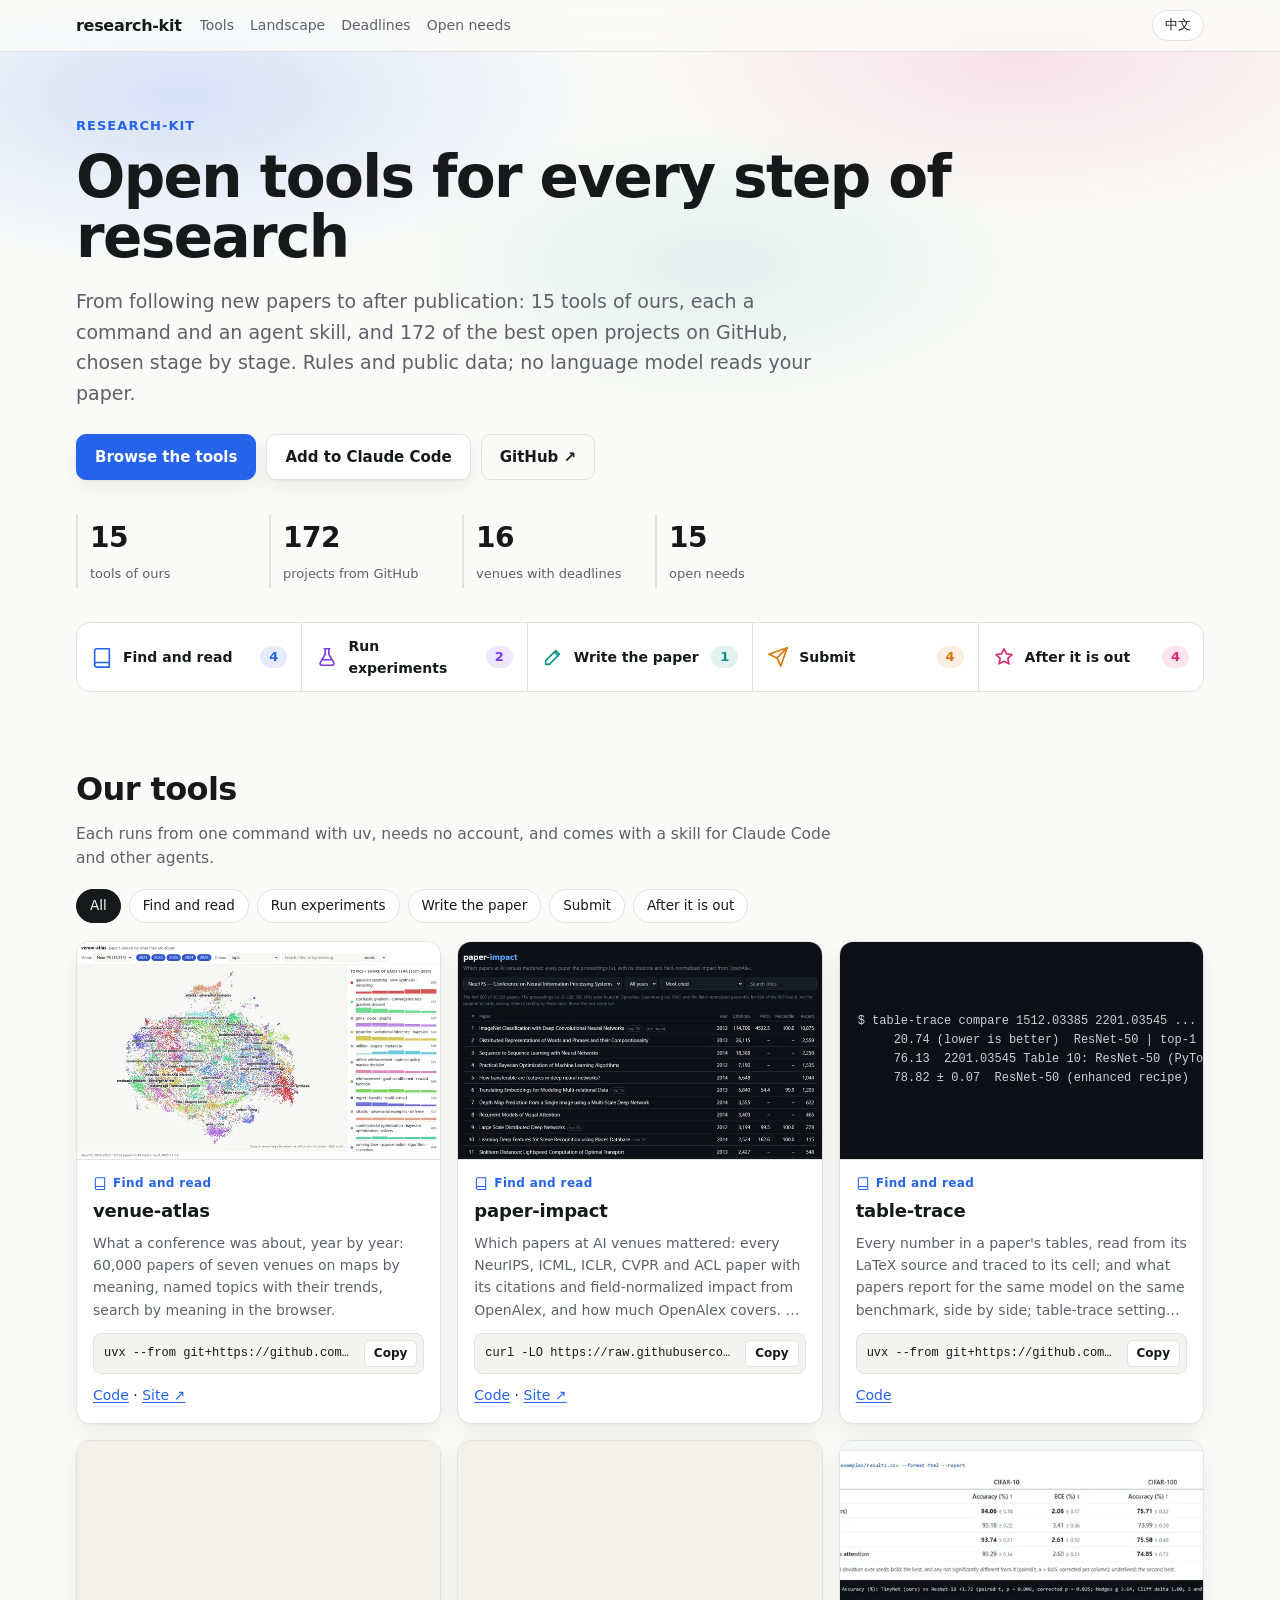
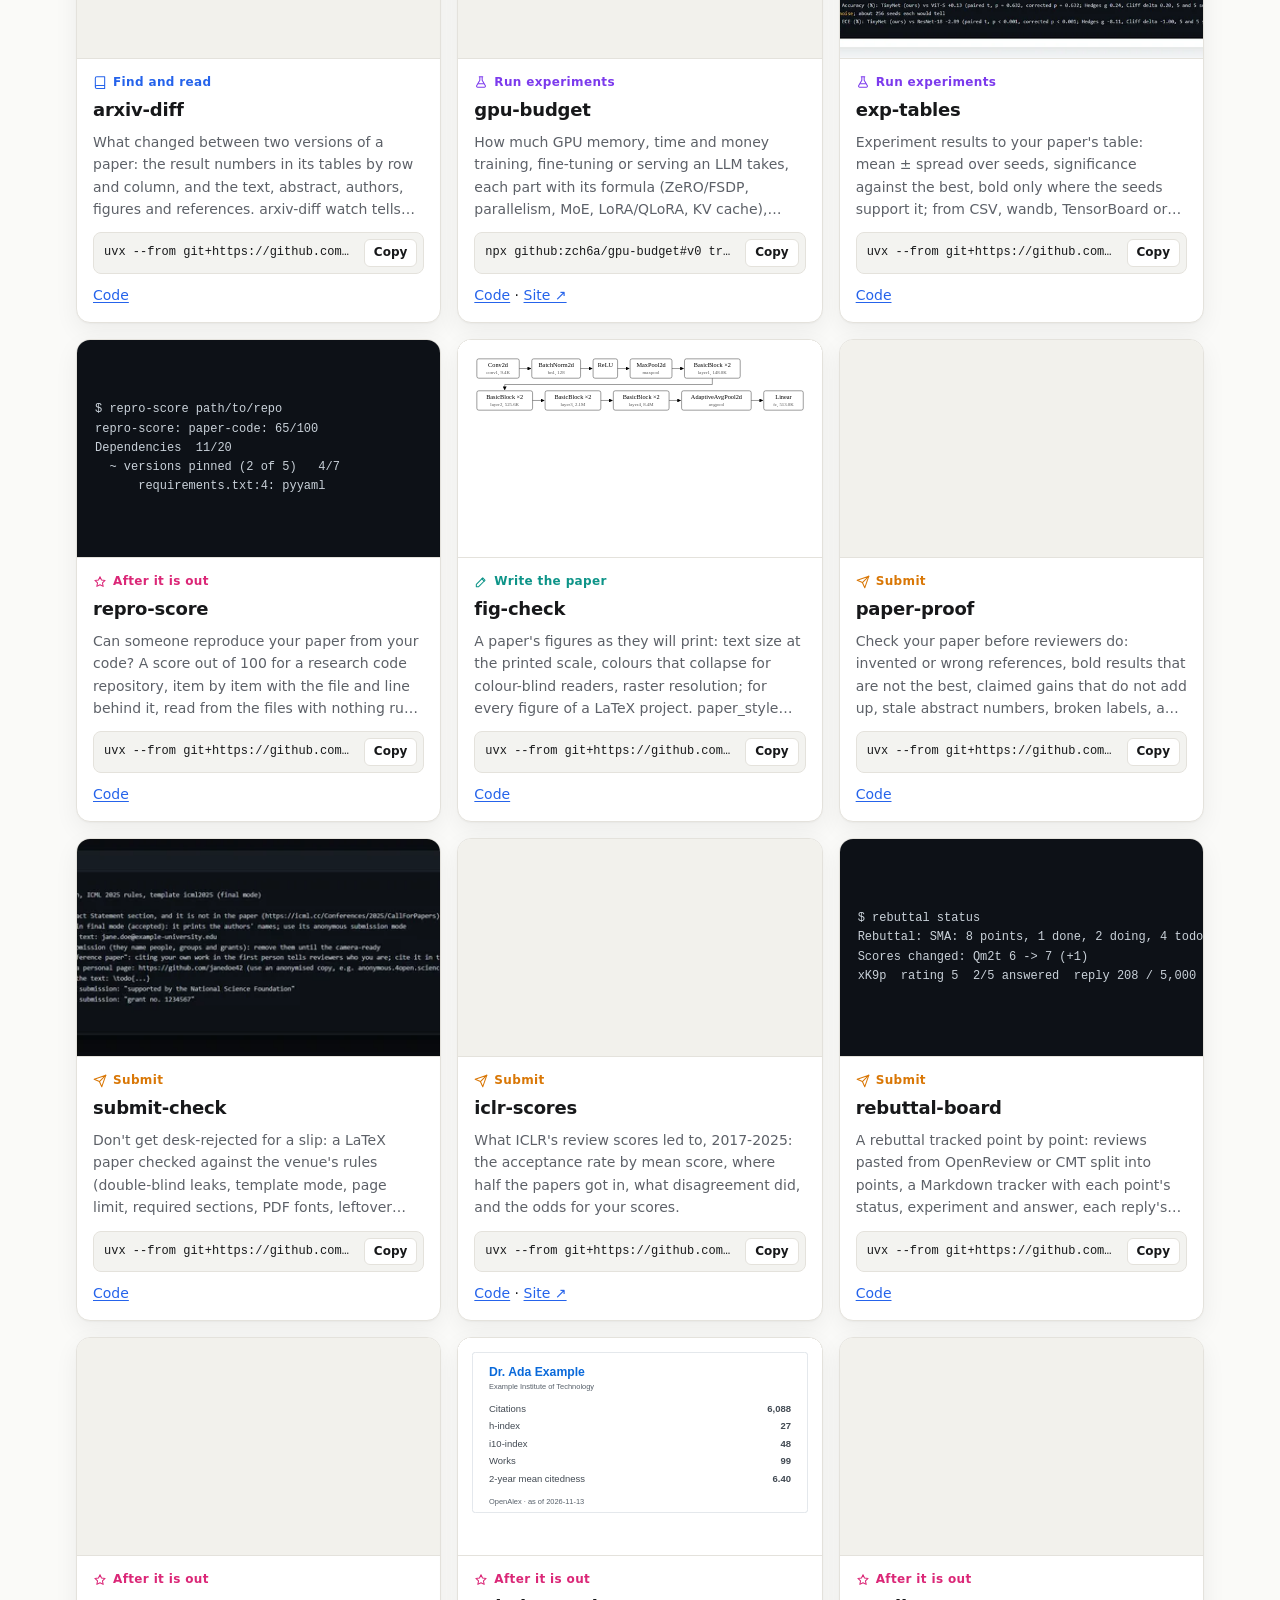
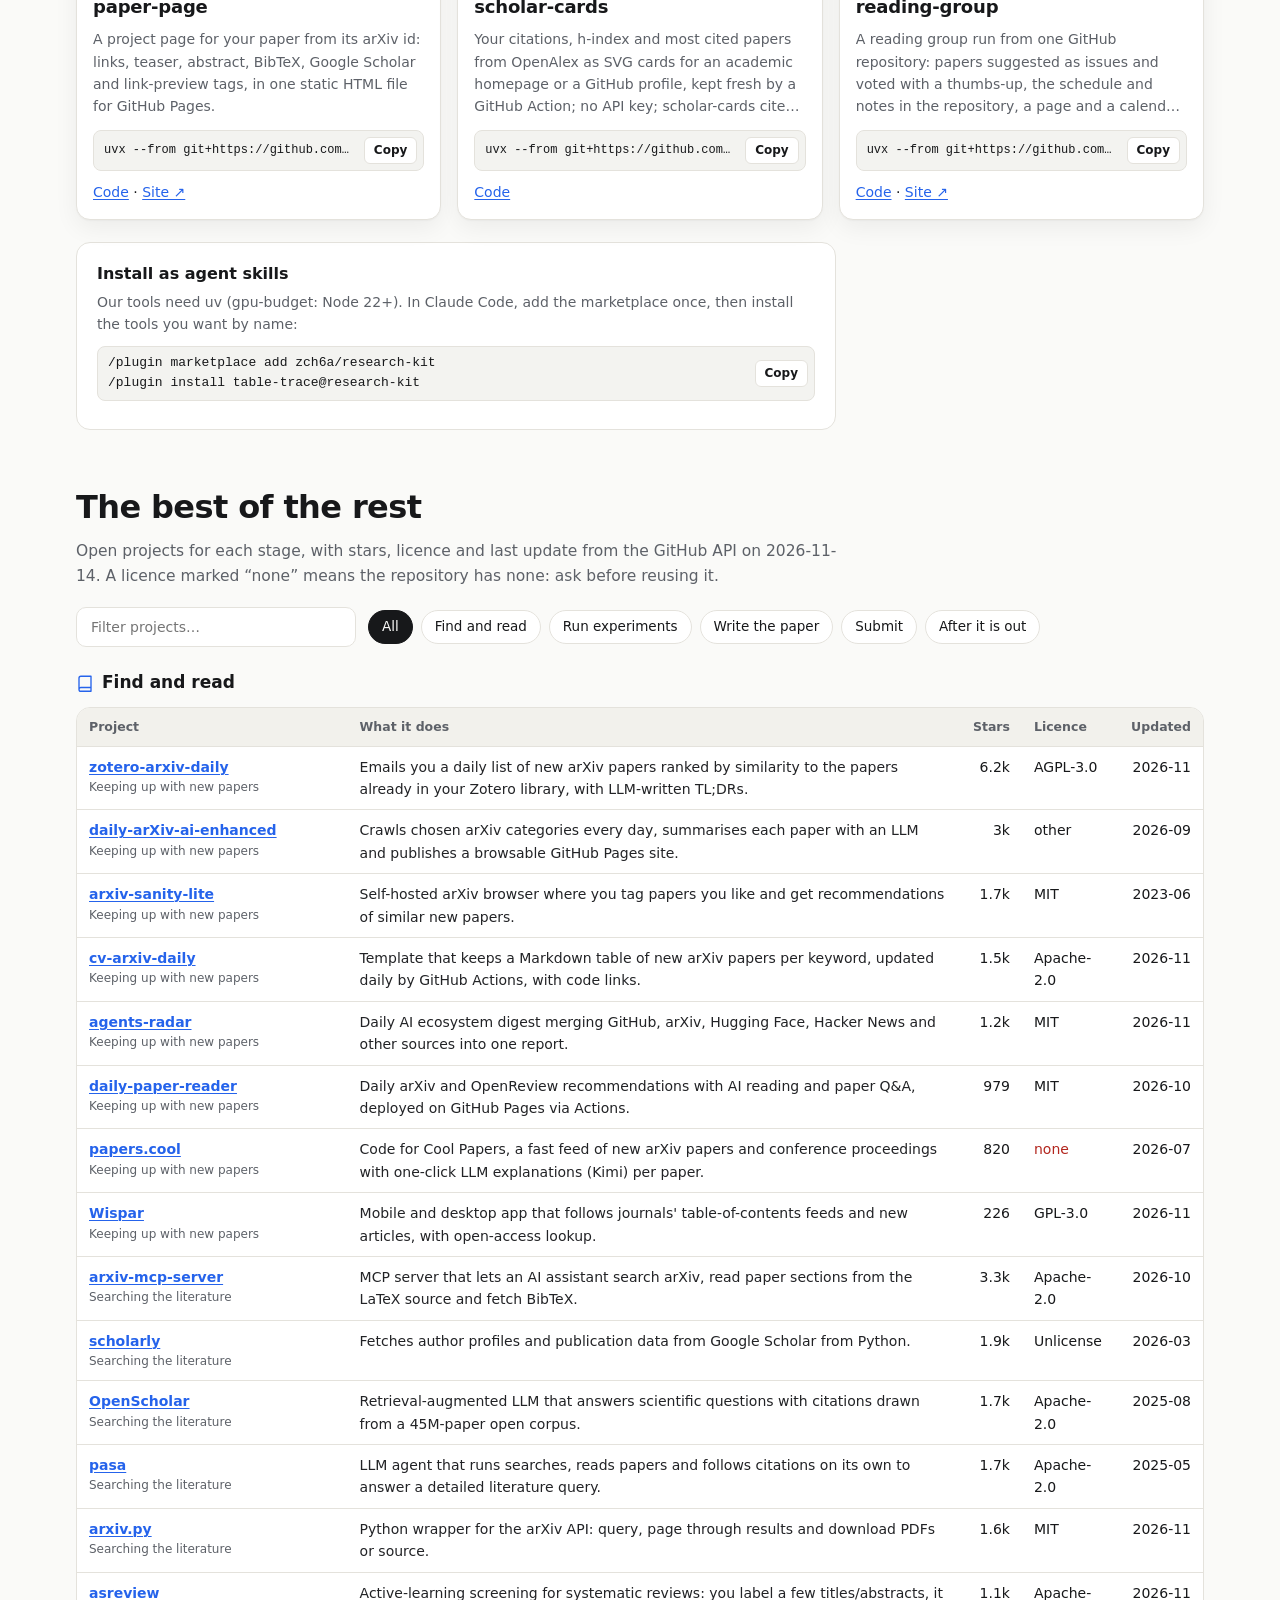
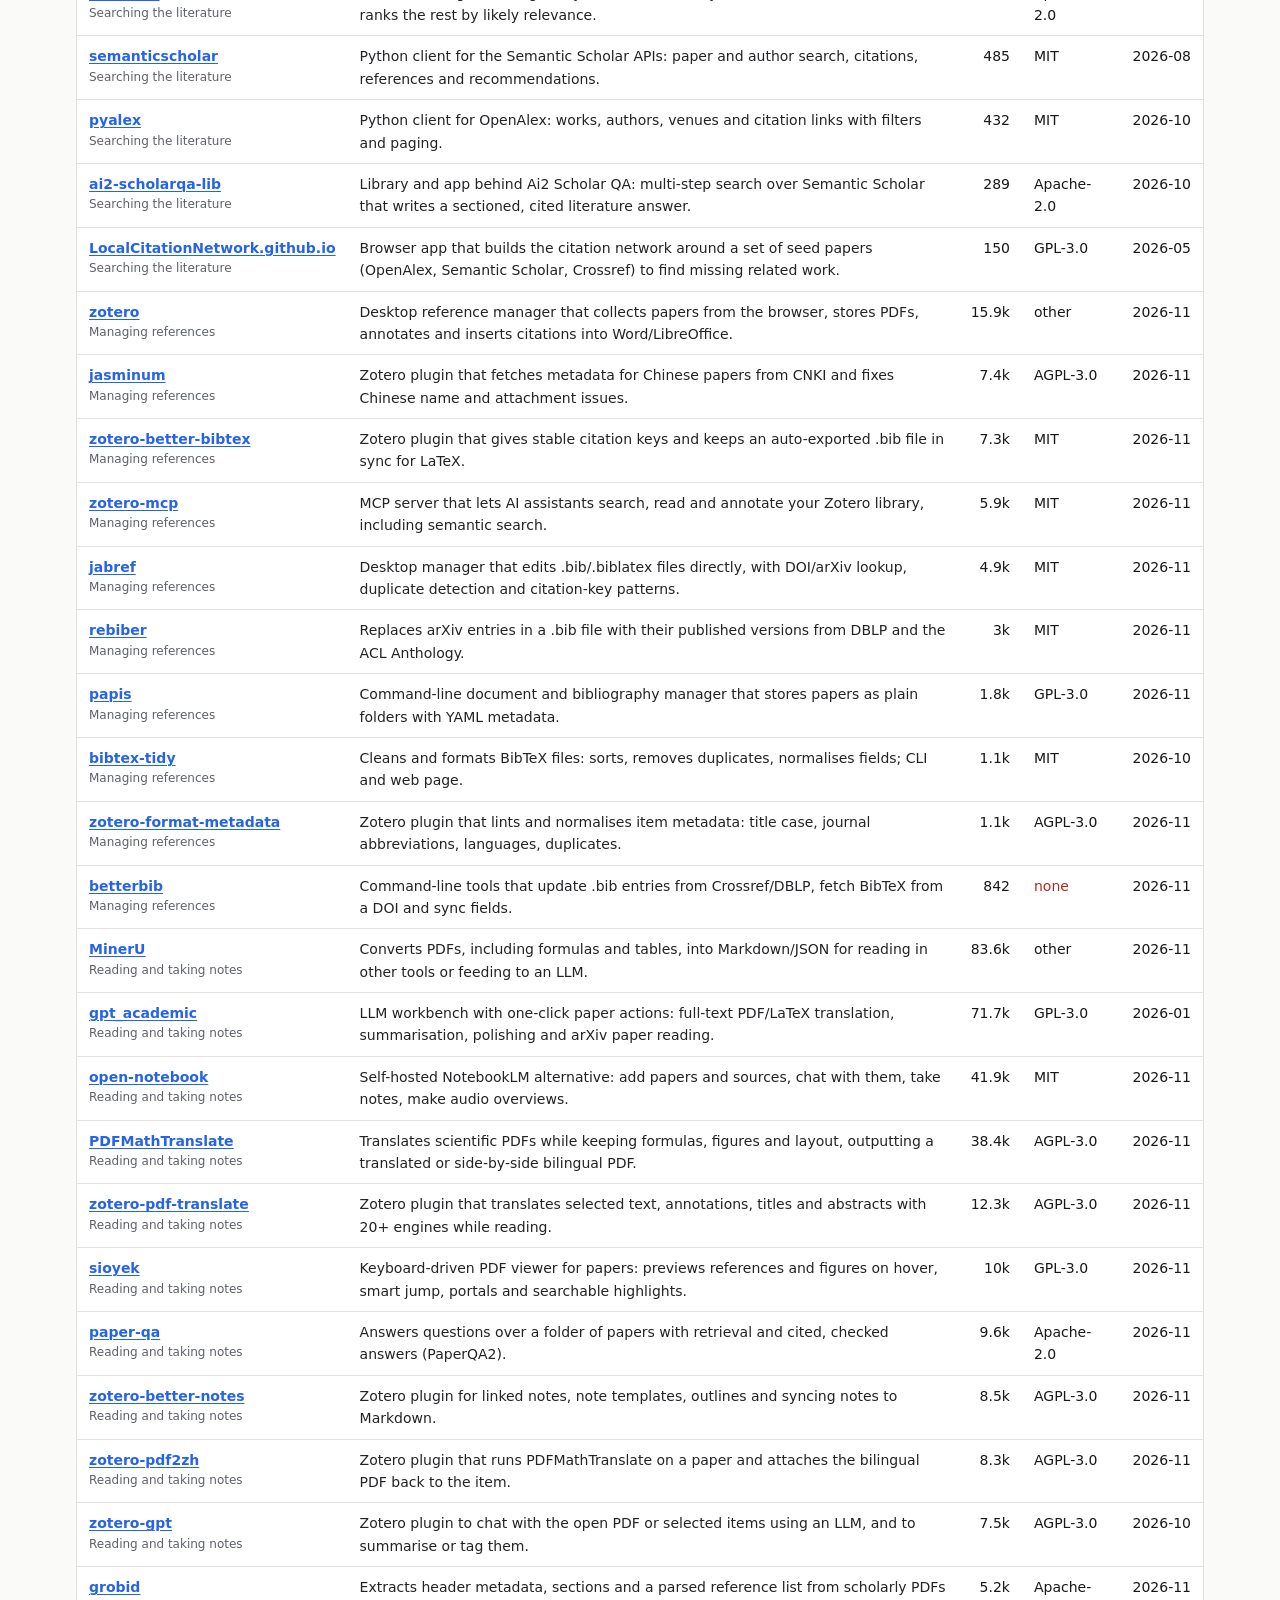
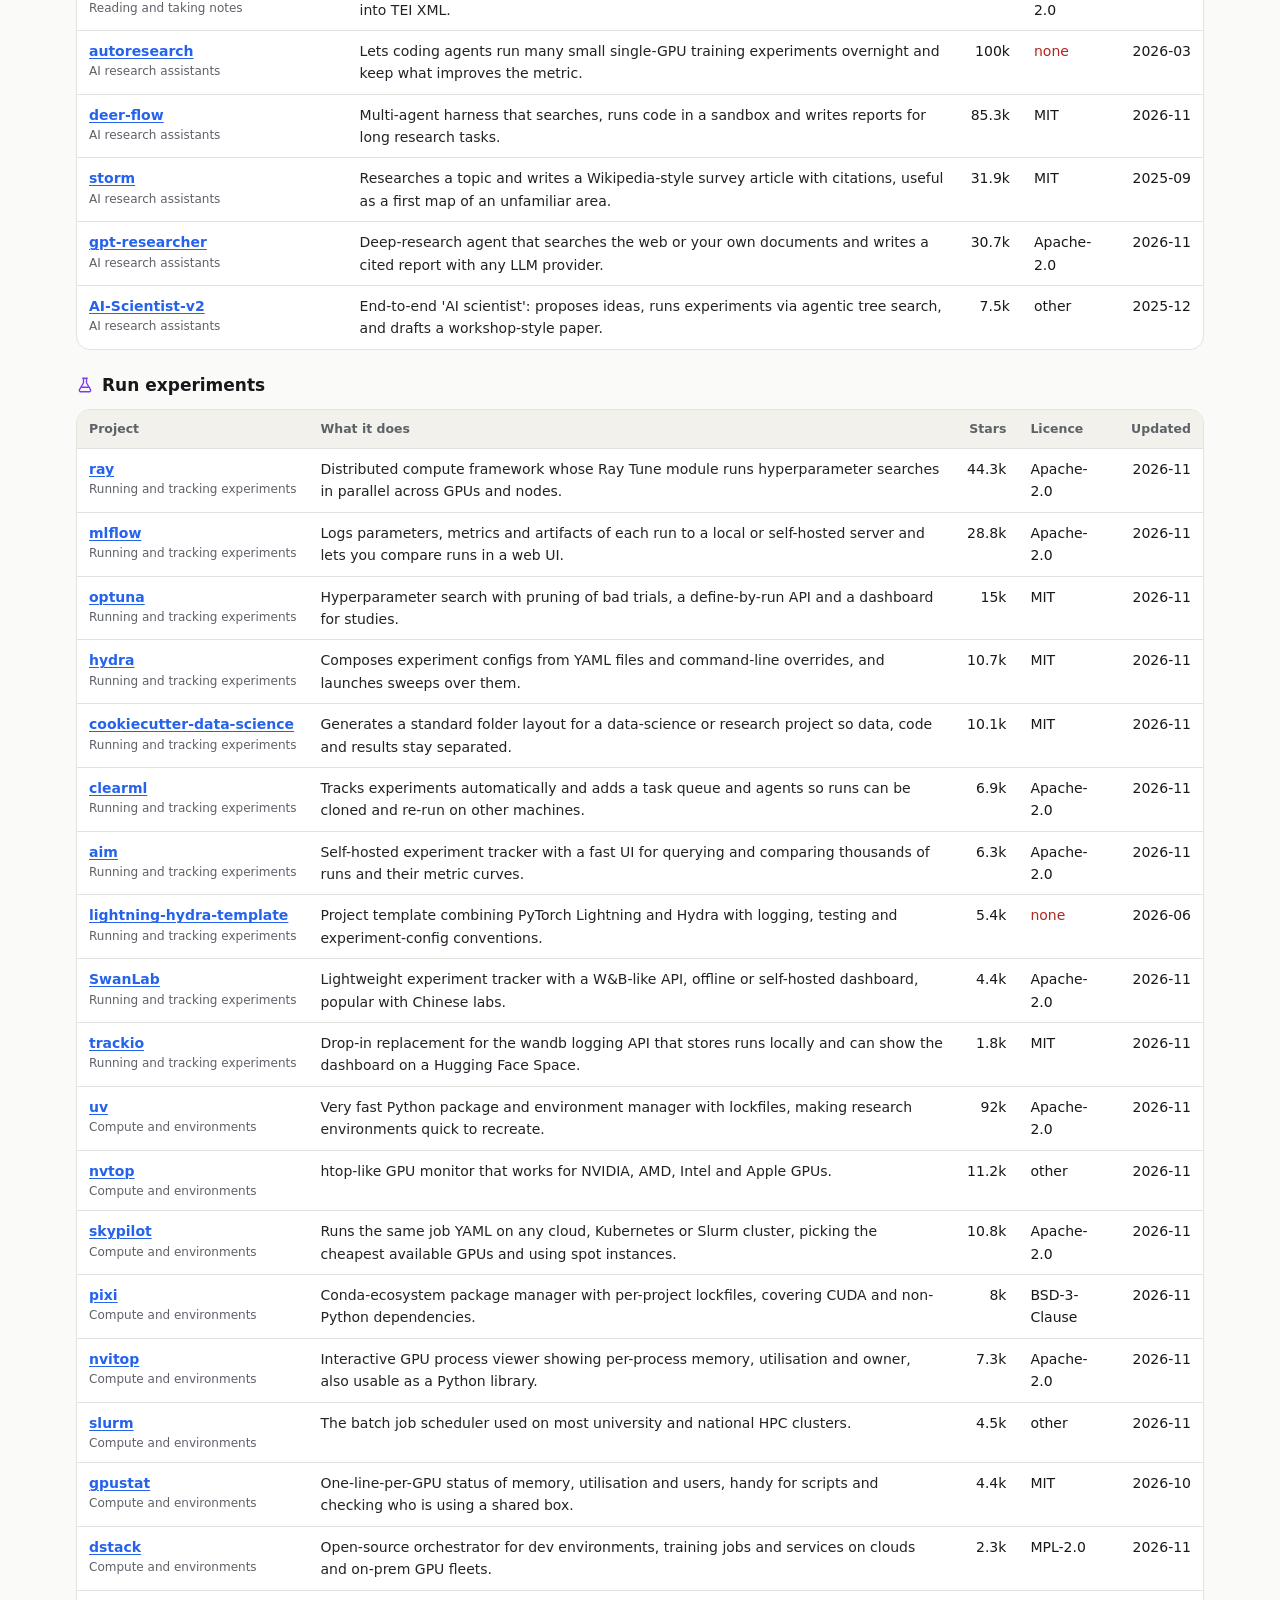
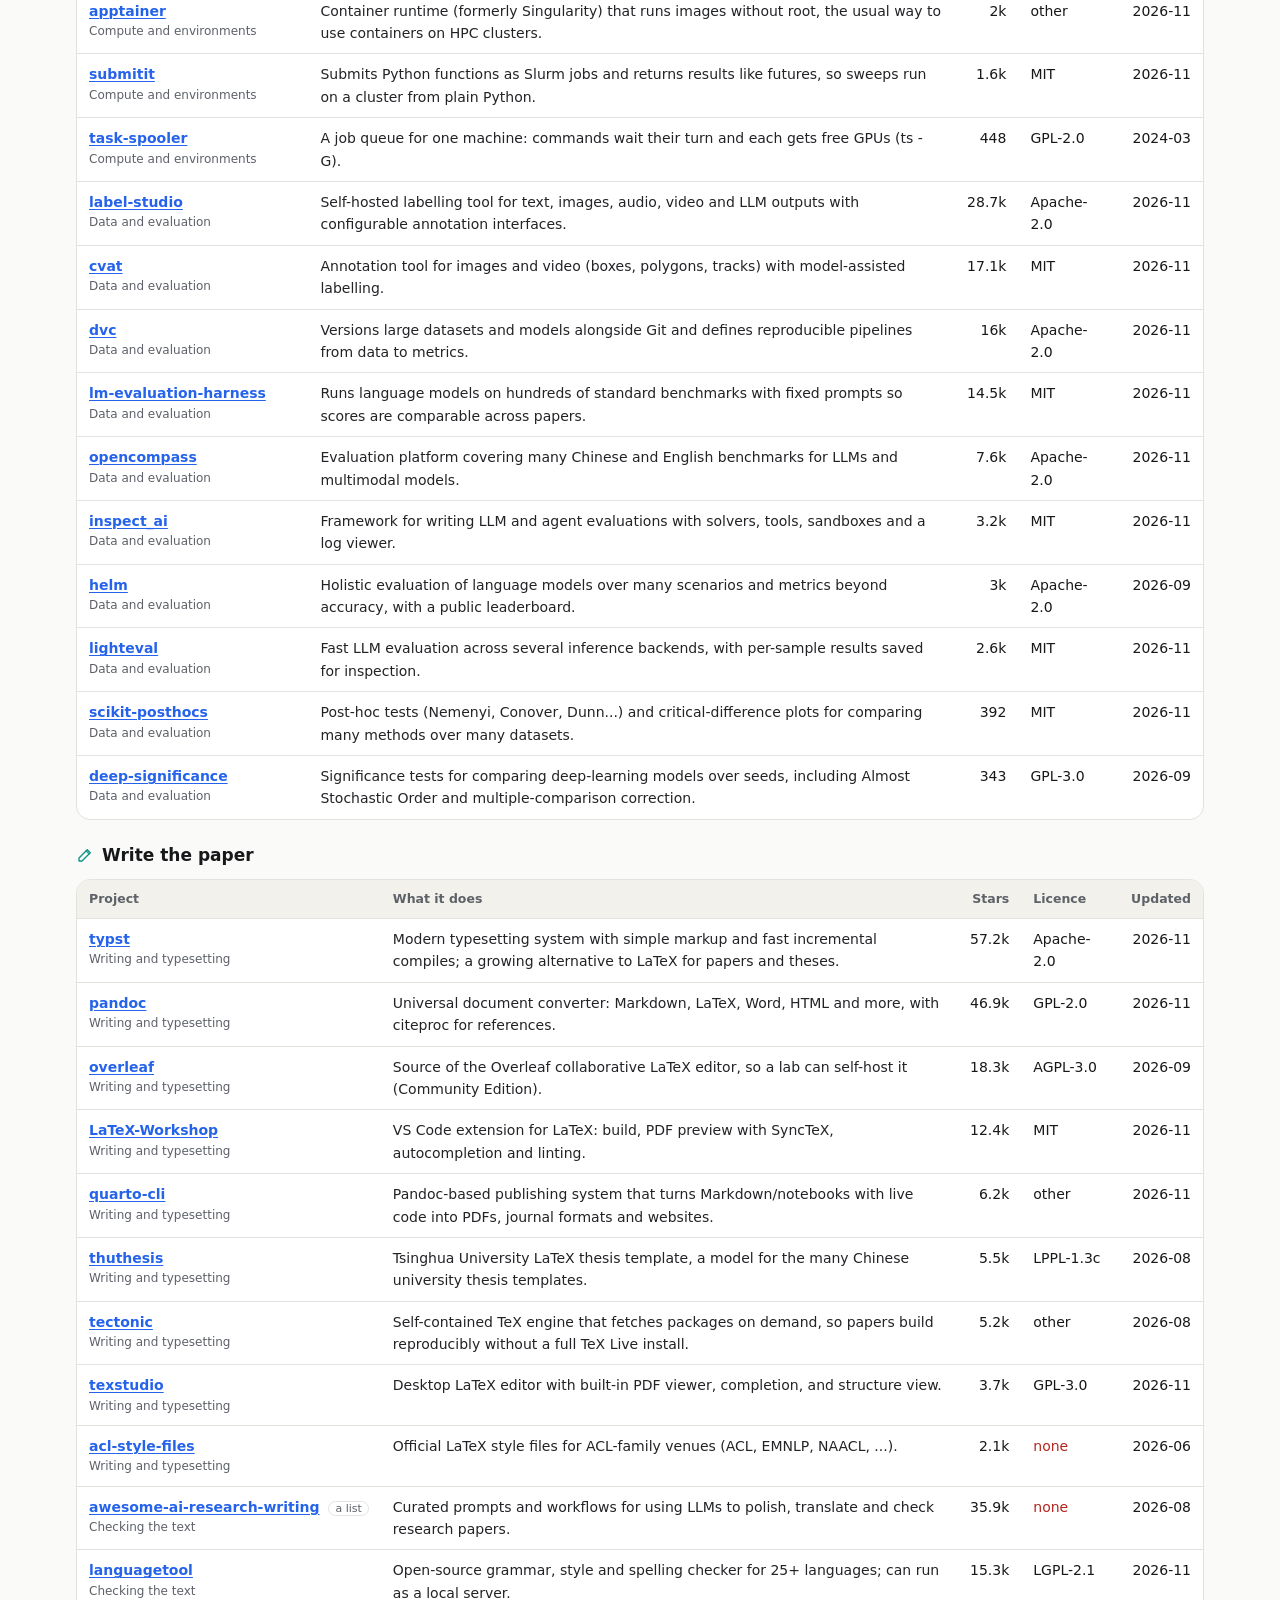
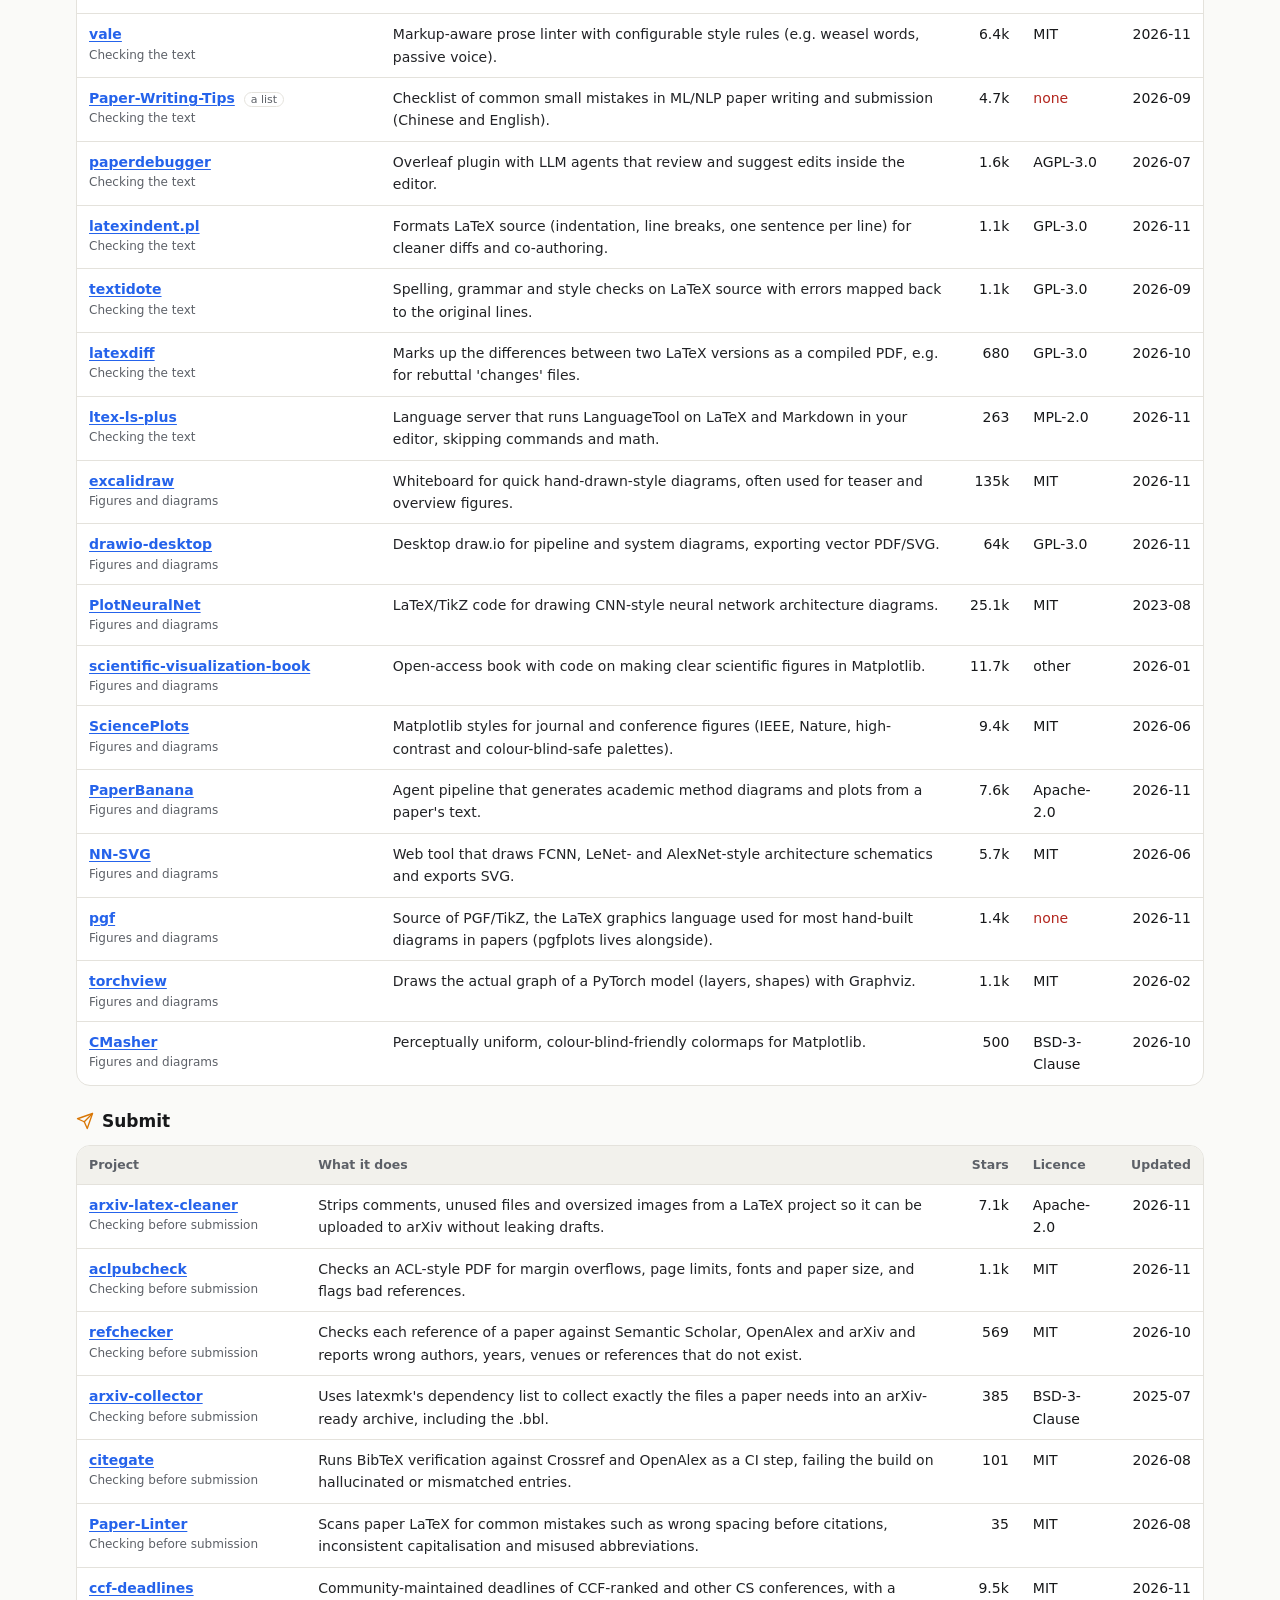
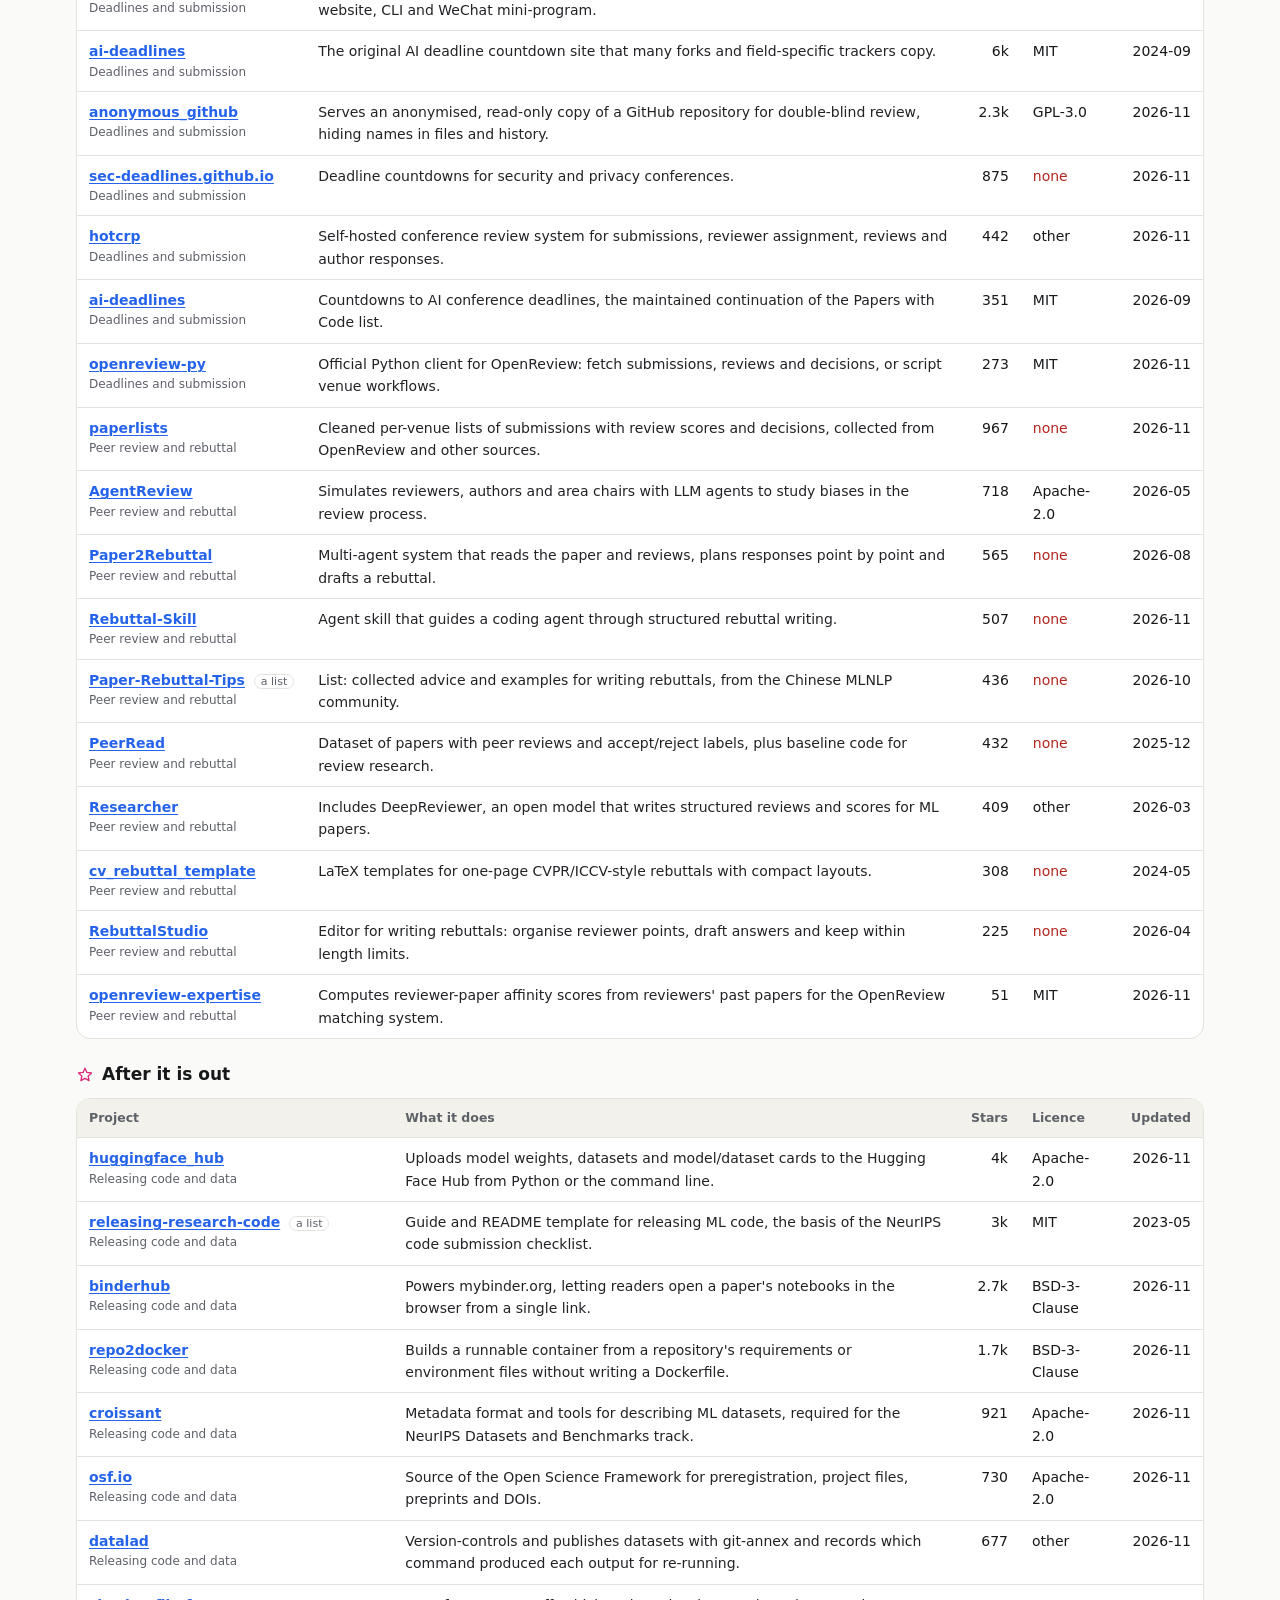
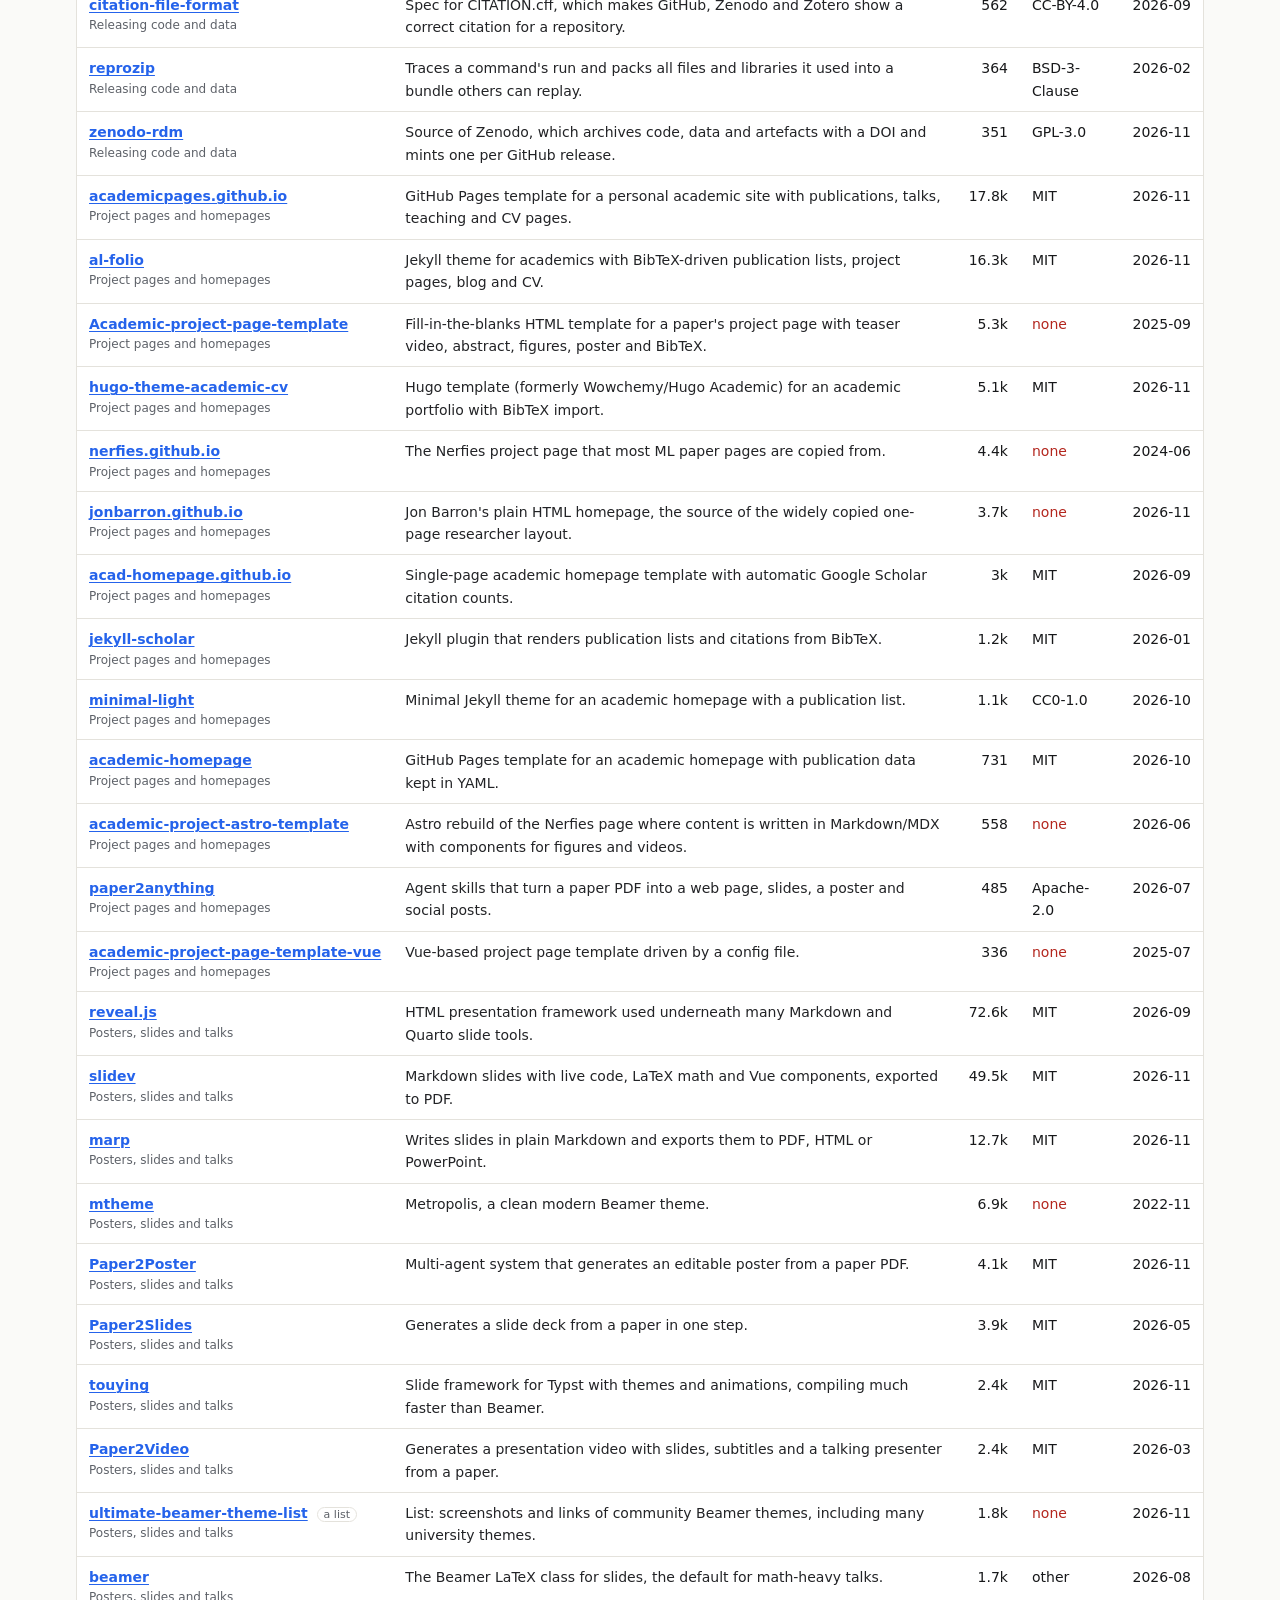
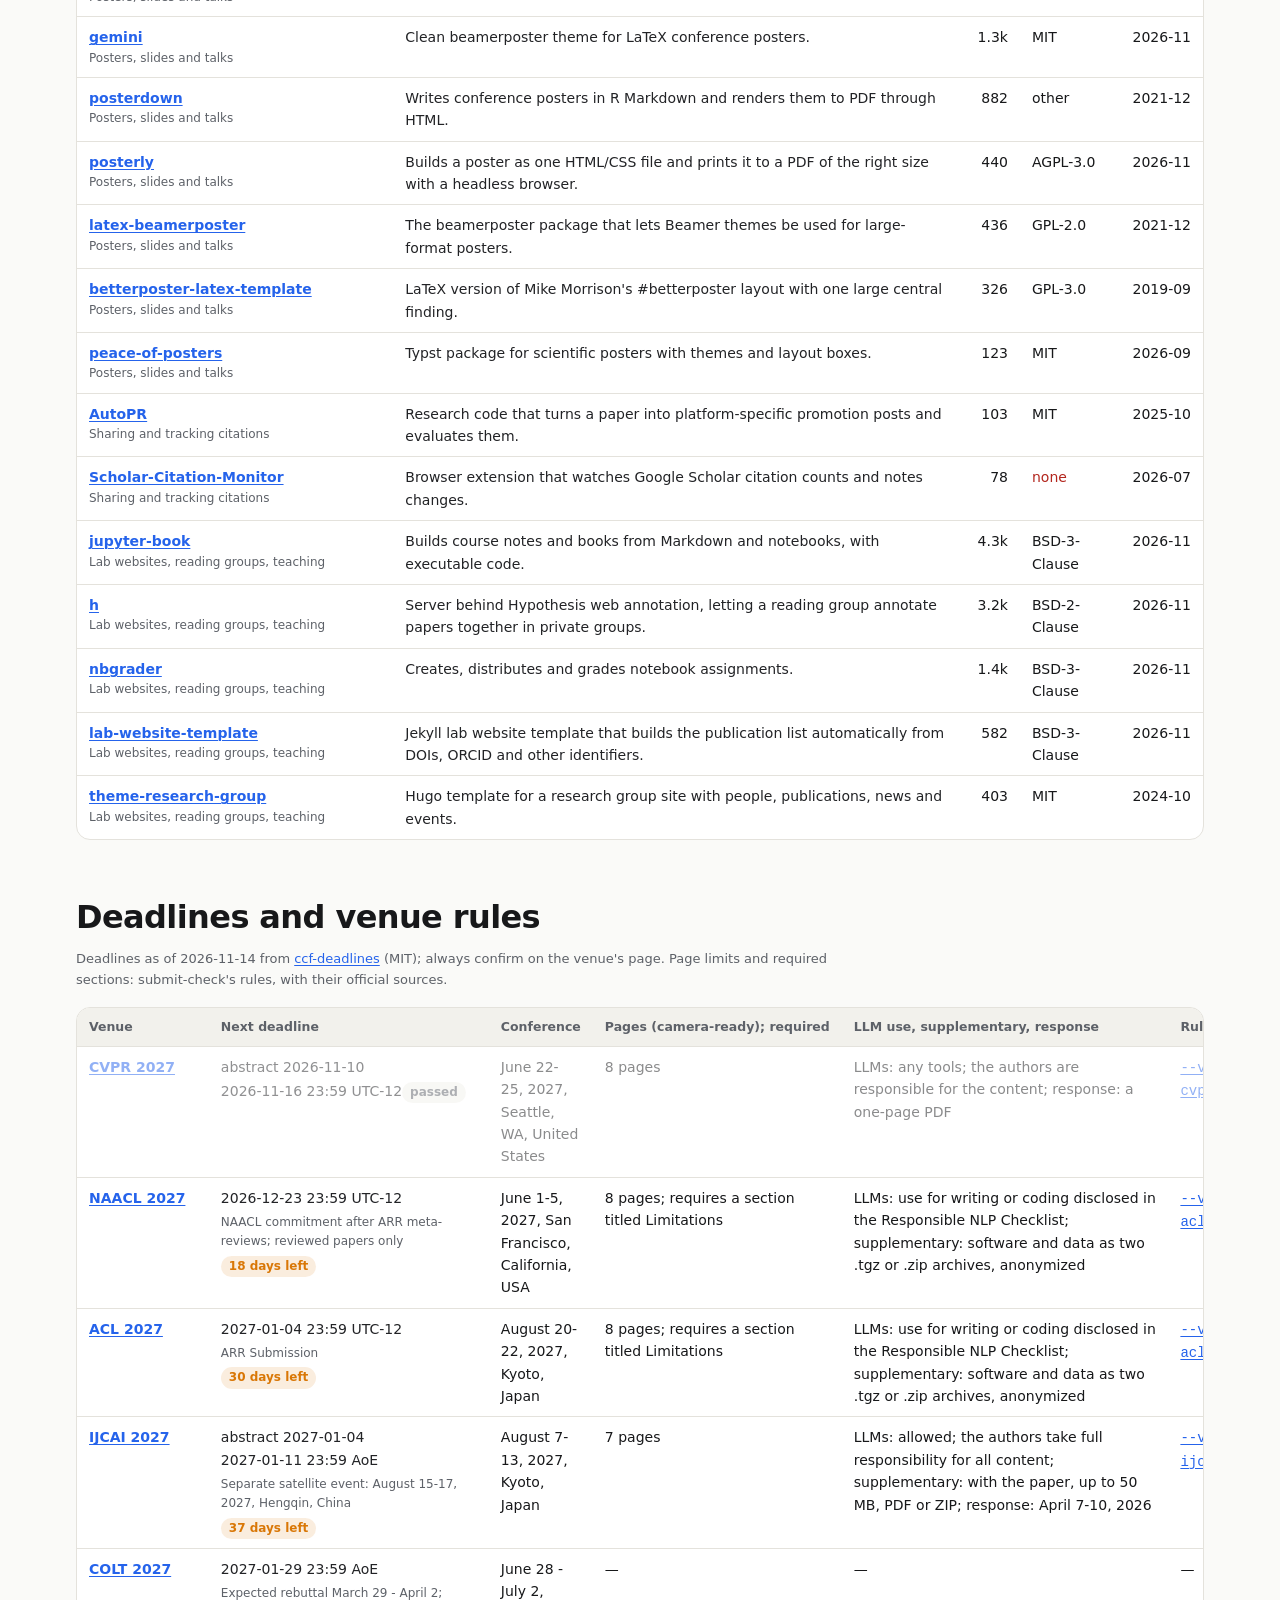
==== commit 0c7fec22: "Site redesigned: a hero with the pipeline, our tools as cards with screenshots and copy buttons, the" ====
--- a/site/index.html
+++ b/site/index.html
@@ -4,37 +4,50 @@
 <meta charset="utf-8">
 <meta name="viewport" content="width=device-width, initial-scale=1">
 <meta http-equiv="Content-Security-Policy" content="default-src 'none'; style-src 'self'; script-src 'self'; img-src 'self' data:; base-uri 'none'; form-action 'none'">
-<title>research-kit</title>
-<meta name="description" content="Open-source tools for every stage of research work: 15 of ours and 172 more from GitHub, stage by stage, and what nothing covers yet.">
+<title>research-kit · open tools for every step of research</title>
+<meta name="description" content="Open-source tools for every stage of research work: 15 of ours and 172 more from GitHub, stage by stage, with deadlines and what nothing covers yet.">
+<meta property="og:title" content="research-kit: open tools for every step of research">
+<meta property="og:description" content="15 open tools of ours and 172 of the best projects on GitHub, from following new papers to after publication.">
+<meta property="og:image" content="https://zch6a.github.io/research-kit/img/social.png">
+<meta name="twitter:card" content="summary_large_image">
+<link rel="icon" href="data:image/svg+xml,%3Csvg xmlns='http://www.w3.org/2000/svg' viewBox='0 0 32 32'%3E%3Crect width='32' height='32' rx='8' fill='%232563eb'/%3E%3Cpath d='M9 22V10h6a4 4 0 0 1 0 8h-6m6 0 5 4' stroke='white' stroke-width='3' fill='none' stroke-linecap='round'/%3E%3C/svg%3E">
 <link rel="stylesheet" href="style.css">
 </head>
 <body>
-<header>
-  <h1>research-kit</h1>
-  <p class="lead" data-lang="en">Open-source tools for every stage of research work, from following new papers to after publication: 15 of ours (each a command and an agent skill) and 172 more from GitHub, chosen stage by stage, with what nothing covers yet.</p>
-  <p class="lead" data-lang="zh" lang="zh-CN" hidden>科研每个阶段可用的开源工具，从跟踪新论文到论文发表之后：我们自己的 15 个（每个都是一条命令和一个智能体技能），以及按阶段挑选的 GitHub 上另外 172 个项目，还有目前没有工具覆盖的需求。</p>
-  <nav aria-label="Stages" data-lang="en" class="stages"><a href="#en-read">Find and read <span>48<span class="sr"> projects</span></span></a><a href="#en-experiment">Run experiments <span>33<span class="sr"> projects</span></span></a><a href="#en-write">Write the paper <span>29<span class="sr"> projects</span></span></a><a href="#en-submit">Submit <span>27<span class="sr"> projects</span></span></a><a href="#en-after">After it is out <span>50<span class="sr"> projects</span></span></a><a href="#en-deadlines">Deadlines and venue rules <span>16</span></a><a href="#en-gaps">What nothing covers yet <span>15</span></a></nav>
-  <nav aria-label="阶段" data-lang="zh" lang="zh-CN" class="stages" hidden><a href="#zh-read">找文献、读论文 <span>48<span class="sr"> 个项目</span></span></a><a href="#zh-experiment">做实验 <span>33<span class="sr"> 个项目</span></span></a><a href="#zh-write">写论文 <span>29<span class="sr"> 个项目</span></span></a><a href="#zh-submit">投稿 <span>27<span class="sr"> 个项目</span></span></a><a href="#zh-after">发表之后 <span>50<span class="sr"> 个项目</span></span></a><a href="#zh-deadlines">截稿日期与会议规则 <span>16</span></a><a href="#zh-gaps">还没有工具覆盖的需求 <span>15</span></a></nav>
-  <p><button type="button" id="lang" lang="zh-CN" hidden>中文</button></p>
-  <div class="install">
-    <p data-lang="en">Our tools need <a href="https://docs.astral.sh/uv/">uv</a> (gpu-budget: Node 22+). As agent skills in Claude Code, add the marketplace once, then install the tools you want by name:</p>
-    <p data-lang="zh" lang="zh-CN" hidden>我们的工具需要先装 <a href="https://docs.astral.sh/uv/">uv</a>（gpu-budget 需要 Node 22+）。作为 Claude Code 的技能使用时，先添加一次插件市场，再按名字安装需要的工具：</p>
-    <pre><code>/plugin marketplace add zch6a/research-kit
-/plugin install table-trace@research-kit</code></pre>
-    <p class="note" data-lang="en">Stars, licences and update months of the other projects are from the GitHub API on 2026-11-14. A licence marked "none" means the repository has no licence file: ask before reusing it.</p>
-    <p class="note" data-lang="zh" lang="zh-CN" hidden>其他项目的星数、许可证和更新月份取自 GitHub API（2026-11-14）。许可证为“无”表示仓库没有许可证文件，复用前请先询问作者。</p>
-  </div>
-</header>
+<header class="bar"><div class="inner"><a class="brand" href="#">research-kit</a>
+<nav data-lang="en"><a href="#en-tools">Tools</a> <a href="#en-landscape">Landscape</a> <a href="#en-deadlines">Deadlines</a> <a href="#en-gaps">Open needs</a></nav><nav data-lang="zh" lang="zh-CN" hidden><a href="#zh-tools">工具</a> <a href="#zh-landscape">项目全景</a> <a href="#zh-deadlines">截稿日</a> <a href="#zh-gaps">待满足的需求</a></nav>
+<button type="button" id="lang" lang="zh-CN" hidden>中文</button></div></header>
 <main>
-<div data-lang="en"><section id="en-read"><h2>Find and read</h2><h3 id="en-read-follow">Keeping up with new papers</h3><div class="grid"><article><h4>arxiv-diff <span class="ours">ours</span></h4><p>What changed between two versions of a paper: the result numbers in its tables by row and column, and the text, abstract, authors, figures and references. arxiv-diff watch tells you which arXiv papers in your .bib posted a new version.</p><pre><code>uvx --from git+https://github.com/zch6a/arxiv-diff@v0 arxiv-diff 2106.09685</code></pre><p class="links"><a href="https://github.com/zch6a/arxiv-diff">code</a></p></article></div><div class="table"><table><thead><tr><th>Project</th><th>What it does</th><th class="num">Stars</th><th>Licence</th><th class="num">Updated</th></tr></thead><tbody><tr><td><a href="https://github.com/TideDra/zotero-arxiv-daily">zotero-arxiv-daily</a></td><td>Emails you a daily list of new arXiv papers ranked by similarity to the papers already in your Zotero library, with LLM-written TL;DRs.</td><td class="num">6.2k</td><td>AGPL-3.0</td><td class="num">2026-11</td></tr><tr><td><a href="https://github.com/dw-dengwei/daily-arXiv-ai-enhanced">daily-arXiv-ai-enhanced</a></td><td>Crawls chosen arXiv categories every day, summarises each paper with an LLM and publishes a browsable GitHub Pages site.</td><td class="num">3k</td><td>other</td><td class="num">2026-09</td></tr><tr><td><a href="https://github.com/karpathy/arxiv-sanity-lite">arxiv-sanity-lite</a></td><td>Self-hosted arXiv browser where you tag papers you like and get recommendations of similar new papers.</td><td class="num">1.7k</td><td>MIT</td><td class="num">2023-06</td></tr><tr><td><a href="https://github.com/Vincentqyw/cv-arxiv-daily">cv-arxiv-daily</a></td><td>Template that keeps a Markdown table of new arXiv papers per keyword, updated daily by GitHub Actions, with code links.</td><td class="num">1.5k</td><td>Apache-2.0</td><td class="num">2026-11</td></tr><tr><td><a href="https://github.com/duanyytop/agents-radar">agents-radar</a></td><td>Daily AI ecosystem digest merging GitHub, arXiv, Hugging Face, Hacker News and other sources into one report.</td><td class="num">1.2k</td><td>MIT</td><td class="num">2026-11</td></tr><tr><td><a href="https://github.com/ziwenhahaha/daily-paper-reader">daily-paper-reader</a></td><td>Daily arXiv and OpenReview recommendations with AI reading and paper Q&amp;A, deployed on GitHub Pages via Actions.</td><td class="num">979</td><td>MIT</td><td class="num">2026-10</td></tr><tr><td><a href="https://github.com/bojone/papers.cool">papers.cool</a></td><td>Code for Cool Papers, a fast feed of new arXiv papers and conference proceedings with one-click LLM explanations (Kimi) per paper.</td><td class="num">820</td><td><span class="warn">none</span></td><td class="num">2026-07</td></tr><tr><td><a href="https://github.com/Scriptbash/Wispar">Wispar</a></td><td>Mobile and desktop app that follows journals&#x27; table-of-contents feeds and new articles, with open-access lookup.</td><td class="num">226</td><td>GPL-3.0</td><td class="num">2026-11</td></tr></tbody></table></div><h3 id="en-read-search">Searching the literature</h3><div class="grid"><article><h4>venue-atlas <span class="ours">ours</span></h4><p>What a conference was about, year by year: 60,000 papers of seven venues on maps by meaning, named topics with their trends, search by meaning in the browser.</p><pre><code>uvx --from git+https://github.com/zch6a/venue-atlas@v0 venue-atlas model    # the model, 30 MB, once
-uvx --from git+https://github.com/zch6a/venue-atlas@v0 venue-atlas build iclr icml --out site</code></pre><p class="links"><a href="https://github.com/zch6a/venue-atlas">code</a> · <a href="https://zch6a.github.io/venue-atlas/">site</a></p></article><article><h4>paper-impact <span class="ours">ours</span></h4><p>Which papers at AI venues mattered: every NeurIPS, ICML, ICLR, CVPR and ACL paper with its citations and field-normalized impact from OpenAlex, and how much OpenAlex covers. A free OpenAlex key makes a full build days, not months.</p><pre><code>curl -LO https://raw.githubusercontent.com/zch6a/paper-impact/v0/venues.json
-uvx --from git+https://github.com/zch6a/paper-impact@v0 paper-impact build venues.json -o site/ --years 2024</code></pre><p class="links"><a href="https://github.com/zch6a/paper-impact">code</a> · <a href="https://zch6a.github.io/paper-impact/">site</a></p></article></div><div class="table"><table><thead><tr><th>Project</th><th>What it does</th><th class="num">Stars</th><th>Licence</th><th class="num">Updated</th></tr></thead><tbody><tr><td><a href="https://github.com/blazickjp/arxiv-mcp-server">arxiv-mcp-server</a></td><td>MCP server that lets an AI assistant search arXiv, read paper sections from the LaTeX source and fetch BibTeX.</td><td class="num">3.3k</td><td>Apache-2.0</td><td class="num">2026-10</td></tr><tr><td><a href="https://github.com/scholarly-python-package/scholarly">scholarly</a></td><td>Fetches author profiles and publication data from Google Scholar from Python.</td><td class="num">1.9k</td><td>Unlicense</td><td class="num">2026-03</td></tr><tr><td><a href="https://github.com/AkariAsai/OpenScholar">OpenScholar</a></td><td>Retrieval-augmented LLM that answers scientific questions with citations drawn from a 45M-paper open corpus.</td><td class="num">1.7k</td><td>Apache-2.0</td><td class="num">2025-08</td></tr><tr><td><a href="https://github.com/bytedance/pasa">pasa</a></td><td>LLM agent that runs searches, reads papers and follows citations on its own to answer a detailed literature query.</td><td class="num">1.7k</td><td>Apache-2.0</td><td class="num">2025-05</td></tr><tr><td><a href="https://github.com/lukasschwab/arxiv.py">arxiv.py</a></td><td>Python wrapper for the arXiv API: query, page through results and download PDFs or source.</td><td class="num">1.6k</td><td>MIT</td><td class="num">2026-11</td></tr><tr><td><a href="https://github.com/asreview/asreview">asreview</a></td><td>Active-learning screening for systematic reviews: you label a few titles/abstracts, it ranks the rest by likely relevance.</td><td class="num">1.1k</td><td>Apache-2.0</td><td class="num">2026-11</td></tr><tr><td><a href="https://github.com/danielnsilva/semanticscholar">semanticscholar</a></td><td>Python client for the Semantic Scholar APIs: paper and author search, citations, references and recommendations.</td><td class="num">485</td><td>MIT</td><td class="num">2026-08</td></tr><tr><td><a href="https://github.com/J535D165/pyalex">pyalex</a></td><td>Python client for OpenAlex: works, authors, venues and citation links with filters and paging.</td><td class="num">432</td><td>MIT</td><td class="num">2026-10</td></tr><tr><td><a href="https://github.com/allenai/ai2-scholarqa-lib">ai2-scholarqa-lib</a></td><td>Library and app behind Ai2 Scholar QA: multi-step search over Semantic Scholar that writes a sectioned, cited literature answer.</td><td class="num">289</td><td>Apache-2.0</td><td class="num">2026-10</td></tr><tr><td><a href="https://github.com/LocalCitationNetwork/LocalCitationNetwork.github.io">LocalCitationNetwork.github.io</a></td><td>Browser app that builds the citation network around a set of seed papers (OpenAlex, Semantic Scholar, Crossref) to find missing related work.</td><td class="num">150</td><td>GPL-3.0</td><td class="num">2026-05</td></tr></tbody></table></div><h3 id="en-read-refs">Managing references</h3><div class="table"><table><thead><tr><th>Project</th><th>What it does</th><th class="num">Stars</th><th>Licence</th><th class="num">Updated</th></tr></thead><tbody><tr><td><a href="https://github.com/zotero/zotero">zotero</a></td><td>Desktop reference manager that collects papers from the browser, stores PDFs, annotates and inserts citations into Word/LibreOffice.</td><td class="num">15.9k</td><td>other</td><td class="num">2026-11</td></tr><tr><td><a href="https://github.com/l0o0/jasminum">jasminum</a></td><td>Zotero plugin that fetches metadata for Chinese papers from CNKI and fixes Chinese name and attachment issues.</td><td class="num">7.4k</td><td>AGPL-3.0</td><td class="num">2026-11</td></tr><tr><td><a href="https://github.com/retorquere/zotero-better-bibtex">zotero-better-bibtex</a></td><td>Zotero plugin that gives stable citation keys and keeps an auto-exported .bib file in sync for LaTeX.</td><td class="num">7.3k</td><td>MIT</td><td class="num">2026-11</td></tr><tr><td><a href="https://github.com/54yyyu/zotero-mcp">zotero-mcp</a></td><td>MCP server that lets AI assistants search, read and annotate your Zotero library, including semantic search.</td><td class="num">5.9k</td><td>MIT</td><td class="num">2026-11</td></tr><tr><td><a href="https://github.com/JabRef/jabref">jabref</a></td><td>Desktop manager that edits .bib/.biblatex files directly, with DOI/arXiv lookup, duplicate detection and citation-key patterns.</td><td class="num">4.9k</td><td>MIT</td><td class="num">2026-11</td></tr><tr><td><a href="https://github.com/yuchenlin/rebiber">rebiber</a></td><td>Replaces arXiv entries in a .bib file with their published versions from DBLP and the ACL Anthology.</td><td class="num">3k</td><td>MIT</td><td class="num">2026-11</td></tr><tr><td><a href="https://github.com/papis/papis">papis</a></td><td>Command-line document and bibliography manager that stores papers as plain folders with YAML metadata.</td><td class="num">1.8k</td><td>GPL-3.0</td><td class="num">2026-11</td></tr><tr><td><a href="https://github.com/FlamingTempura/bibtex-tidy">bibtex-tidy</a></td><td>Cleans and formats BibTeX files: sorts, removes duplicates, normalises fields; CLI and web page.</td><td class="num">1.1k</td><td>MIT</td><td class="num">2026-10</td></tr><tr><td><a href="https://github.com/northword/zotero-format-metadata">zotero-format-metadata</a></td><td>Zotero plugin that lints and normalises item metadata: title case, journal abbreviations, languages, duplicates.</td><td class="num">1.1k</td><td>AGPL-3.0</td><td class="num">2026-11</td></tr><tr><td><a href="https://github.com/texworld/betterbib">betterbib</a></td><td>Command-line tools that update .bib entries from Crossref/DBLP, fetch BibTeX from a DOI and sync fields.</td><td class="num">842</td><td><span class="warn">none</span></td><td class="num">2026-11</td></tr></tbody></table></div><h3 id="en-read-reading">Reading and taking notes</h3><div class="grid"><article><h4>table-trace <span class="ours">ours</span></h4><p>Every number in a paper&#x27;s tables, read from its LaTeX source and traced to its cell; and what papers report for the same model on the same benchmark, side by side; table-trace settings shows how each paper evaluated on a benchmark (shots, chain of thought, decoding, harness) and what differs.</p><pre><code>uvx --from git+https://github.com/zch6a/table-trace@v0 table-trace compare 1512.03385 2201.03545 --row ResNet-50 --col top-1 --col acc</code></pre><p class="links"><a href="https://github.com/zch6a/table-trace">code</a></p></article></div><div class="table"><table><thead><tr><th>Project</th><th>What it does</th><th class="num">Stars</th><th>Licence</th><th class="num">Updated</th></tr></thead><tbody><tr><td><a href="https://github.com/opendatalab/MinerU">MinerU</a></td><td>Converts PDFs, including formulas and tables, into Markdown/JSON for reading in other tools or feeding to an LLM.</td><td class="num">83.6k</td><td>other</td><td class="num">2026-11</td></tr><tr><td><a href="https://github.com/binary-husky/gpt_academic">gpt_academic</a></td><td>LLM workbench with one-click paper actions: full-text PDF/LaTeX translation, summarisation, polishing and arXiv paper reading.</td><td class="num">71.7k</td><td>GPL-3.0</td><td class="num">2026-01</td></tr><tr><td><a href="https://github.com/lfnovo/open-notebook">open-notebook</a></td><td>Self-hosted NotebookLM alternative: add papers and sources, chat with them, take notes, make audio overviews.</td><td class="num">41.9k</td><td>MIT</td><td class="num">2026-11</td></tr><tr><td><a href="https://github.com/PDFMathTranslate/PDFMathTranslate">PDFMathTranslate</a></td><td>Translates scientific PDFs while keeping formulas, figures and layout, outputting a translated or side-by-side bilingual PDF.</td><td class="num">38.4k</td><td>AGPL-3.0</td><td class="num">2026-11</td></tr><tr><td><a href="https://github.com/windingwind/zotero-pdf-translate">zotero-pdf-translate</a></td><td>Zotero plugin that translates selected text, annotations, titles and abstracts with 20+ engines while reading.</td><td class="num">12.3k</td><td>AGPL-3.0</td><td class="num">2026-11</td></tr><tr><td><a href="https://github.com/ahrm/sioyek">sioyek</a></td><td>Keyboard-driven PDF viewer for papers: previews references and figures on hover, smart jump, portals and searchable highlights.</td><td class="num">10k</td><td>GPL-3.0</td><td class="num">2026-11</td></tr><tr><td><a href="https://github.com/Future-House/paper-qa">paper-qa</a></td><td>Answers questions over a folder of papers with retrieval and cited, checked answers (PaperQA2).</td><td class="num">9.6k</td><td>Apache-2.0</td><td class="num">2026-11</td></tr><tr><td><a href="https://github.com/windingwind/zotero-better-notes">zotero-better-notes</a></td><td>Zotero plugin for linked notes, note templates, outlines and syncing notes to Markdown.</td><td class="num">8.5k</td><td>AGPL-3.0</td><td class="num">2026-11</td></tr><tr><td><a href="https://github.com/guaguastandup/zotero-pdf2zh">zotero-pdf2zh</a></td><td>Zotero plugin that runs PDFMathTranslate on a paper and attaches the bilingual PDF back to the item.</td><td class="num">8.3k</td><td>AGPL-3.0</td><td class="num">2026-11</td></tr><tr><td><a href="https://github.com/MuiseDestiny/zotero-gpt">zotero-gpt</a></td><td>Zotero plugin to chat with the open PDF or selected items using an LLM, and to summarise or tag them.</td><td class="num">7.5k</td><td>AGPL-3.0</td><td class="num">2026-10</td></tr><tr><td><a href="https://github.com/grobidOrg/grobid">grobid</a></td><td>Extracts header metadata, sections and a parsed reference list from scholarly PDFs into TEI XML.</td><td class="num">5.2k</td><td>Apache-2.0</td><td class="num">2026-11</td></tr></tbody></table></div><h3 id="en-read-assistants">AI research assistants</h3><div class="table"><table><thead><tr><th>Project</th><th>What it does</th><th class="num">Stars</th><th>Licence</th><th class="num">Updated</th></tr></thead><tbody><tr><td><a href="https://github.com/karpathy/autoresearch">autoresearch</a></td><td>Lets coding agents run many small single-GPU training experiments overnight and keep what improves the metric.</td><td class="num">100k</td><td><span class="warn">none</span></td><td class="num">2026-03</td></tr><tr><td><a href="https://github.com/bytedance/deer-flow">deer-flow</a></td><td>Multi-agent harness that searches, runs code in a sandbox and writes reports for long research tasks.</td><td class="num">85.3k</td><td>MIT</td><td class="num">2026-11</td></tr><tr><td><a href="https://github.com/stanford-oval/storm">storm</a></td><td>Researches a topic and writes a Wikipedia-style survey article with citations, useful as a first map of an unfamiliar area.</td><td class="num">31.9k</td><td>MIT</td><td class="num">2025-09</td></tr><tr><td><a href="https://github.com/assafelovic/gpt-researcher">gpt-researcher</a></td><td>Deep-research agent that searches the web or your own documents and writes a cited report with any LLM provider.</td><td class="num">30.7k</td><td>Apache-2.0</td><td class="num">2026-11</td></tr><tr><td><a href="https://github.com/SakanaAI/AI-Scientist-v2">AI-Scientist-v2</a></td><td>End-to-end &#x27;AI scientist&#x27;: proposes ideas, runs experiments via agentic tree search, and drafts a workshop-style paper.</td><td class="num">7.5k</td><td>other</td><td class="num">2025-12</td></tr></tbody></table></div></section><section id="en-experiment"><h2>Run experiments</h2><h3 id="en-experiment-tracking">Running and tracking experiments</h3><div class="table"><table><thead><tr><th>Project</th><th>What it does</th><th class="num">Stars</th><th>Licence</th><th class="num">Updated</th></tr></thead><tbody><tr><td><a href="https://github.com/ray-project/ray">ray</a></td><td>Distributed compute framework whose Ray Tune module runs hyperparameter searches in parallel across GPUs and nodes.</td><td class="num">44.3k</td><td>Apache-2.0</td><td class="num">2026-11</td></tr><tr><td><a href="https://github.com/mlflow/mlflow">mlflow</a></td><td>Logs parameters, metrics and artifacts of each run to a local or self-hosted server and lets you compare runs in a web UI.</td><td class="num">28.8k</td><td>Apache-2.0</td><td class="num">2026-11</td></tr><tr><td><a href="https://github.com/optuna/optuna">optuna</a></td><td>Hyperparameter search with pruning of bad trials, a define-by-run API and a dashboard for studies.</td><td class="num">15k</td><td>MIT</td><td class="num">2026-11</td></tr><tr><td><a href="https://github.com/hydra-ecosystem/hydra">hydra</a></td><td>Composes experiment configs from YAML files and command-line overrides, and launches sweeps over them.</td><td class="num">10.7k</td><td>MIT</td><td class="num">2026-11</td></tr><tr><td><a href="https://github.com/drivendataorg/cookiecutter-data-science">cookiecutter-data-science</a></td><td>Generates a standard folder layout for a data-science or research project so data, code and results stay separated.</td><td class="num">10.1k</td><td>MIT</td><td class="num">2026-11</td></tr><tr><td><a href="https://github.com/clearml/clearml">clearml</a></td><td>Tracks experiments automatically and adds a task queue and agents so runs can be cloned and re-run on other machines.</td><td class="num">6.9k</td><td>Apache-2.0</td><td class="num">2026-11</td></tr><tr><td><a href="https://github.com/aimhubio/aim">aim</a></td><td>Self-hosted experiment tracker with a fast UI for querying and comparing thousands of runs and their metric curves.</td><td class="num">6.3k</td><td>Apache-2.0</td><td class="num">2026-11</td></tr><tr><td><a href="https://github.com/ashleve/lightning-hydra-template">lightning-hydra-template</a></td><td>Project template combining PyTorch Lightning and Hydra with logging, testing and experiment-config conventions.</td><td class="num">5.4k</td><td><span class="warn">none</span></td><td class="num">2026-06</td></tr><tr><td><a href="https://github.com/SwanHubX/SwanLab">SwanLab</a></td><td>Lightweight experiment tracker with a W&amp;B-like API, offline or self-hosted dashboard, popular with Chinese labs.</td><td class="num">4.4k</td><td>Apache-2.0</td><td class="num">2026-11</td></tr><tr><td><a href="https://github.com/gradio-app/trackio">trackio</a></td><td>Drop-in replacement for the wandb logging API that stores runs locally and can show the dashboard on a Hugging Face Space.</td><td class="num">1.8k</td><td>MIT</td><td class="num">2026-11</td></tr></tbody></table></div><h3 id="en-experiment-compute">Compute and environments</h3><div class="grid"><article><h4>gpu-budget <span class="ours">ours</span></h4><p>How much GPU memory, time and money training, fine-tuning or serving an LLM takes, each part with its formula (ZeRO/FSDP, parallelism, MoE, LoRA/QLoRA, KV cache), checked against published runs.</p><pre><code>npx github:zch6a/gpu-budget#v0 train llama-3.1-70b --gpus 64 --zero 3 --tokens 2e12 --price 2.5</code></pre><p class="links"><a href="https://github.com/zch6a/gpu-budget">code</a> · <a href="https://zch6a.github.io/gpu-budget/">site</a></p></article></div><div class="table"><table><thead><tr><th>Project</th><th>What it does</th><th class="num">Stars</th><th>Licence</th><th class="num">Updated</th></tr></thead><tbody><tr><td><a href="https://github.com/astral-sh/uv">uv</a></td><td>Very fast Python package and environment manager with lockfiles, making research environments quick to recreate.</td><td class="num">92k</td><td>Apache-2.0</td><td class="num">2026-11</td></tr><tr><td><a href="https://github.com/Syllo/nvtop">nvtop</a></td><td>htop-like GPU monitor that works for NVIDIA, AMD, Intel and Apple GPUs.</td><td class="num">11.2k</td><td>other</td><td class="num">2026-11</td></tr><tr><td><a href="https://github.com/skypilot-org/skypilot">skypilot</a></td><td>Runs the same job YAML on any cloud, Kubernetes or Slurm cluster, picking the cheapest available GPUs and using spot instances.</td><td class="num">10.8k</td><td>Apache-2.0</td><td class="num">2026-11</td></tr><tr><td><a href="https://github.com/prefix-dev/pixi">pixi</a></td><td>Conda-ecosystem package manager with per-project lockfiles, covering CUDA and non-Python dependencies.</td><td class="num">8k</td><td>BSD-3-Clause</td><td class="num">2026-11</td></tr><tr><td><a href="https://github.com/XuehaiPan/nvitop">nvitop</a></td><td>Interactive GPU process viewer showing per-process memory, utilisation and owner, also usable as a Python library.</td><td class="num">7.3k</td><td>Apache-2.0</td><td class="num">2026-11</td></tr><tr><td><a href="https://github.com/SchedMD/slurm">slurm</a></td><td>The batch job scheduler used on most university and national HPC clusters.</td><td class="num">4.5k</td><td>other</td><td class="num">2026-11</td></tr><tr><td><a href="https://github.com/wookayin/gpustat">gpustat</a></td><td>One-line-per-GPU status of memory, utilisation and users, handy for scripts and checking who is using a shared box.</td><td class="num">4.4k</td><td>MIT</td><td class="num">2026-10</td></tr><tr><td><a href="https://github.com/dstackai/dstack">dstack</a></td><td>Open-source orchestrator for dev environments, training jobs and services on clouds and on-prem GPU fleets.</td><td class="num">2.3k</td><td>MPL-2.0</td><td class="num">2026-11</td></tr><tr><td><a href="https://github.com/apptainer/apptainer">apptainer</a></td><td>Container runtime (formerly Singularity) that runs images without root, the usual way to use containers on HPC clusters.</td><td class="num">2k</td><td>other</td><td class="num">2026-11</td></tr><tr><td><a href="https://github.com/facebookincubator/submitit">submitit</a></td><td>Submits Python functions as Slurm jobs and returns results like futures, so sweeps run on a cluster from plain Python.</td><td class="num">1.6k</td><td>MIT</td><td class="num">2026-11</td></tr><tr><td><a href="https://github.com/justanhduc/task-spooler">task-spooler</a></td><td>A job queue for one machine: commands wait their turn and each gets free GPUs (ts -G).</td><td class="num">448</td><td>GPL-2.0</td><td class="num">2024-03</td></tr></tbody></table></div><h3 id="en-experiment-evaluation">Data and evaluation</h3><div class="grid"><article><h4>exp-tables <span class="ours">ours</span></h4><p>Experiment results to your paper&#x27;s table: mean ± spread over seeds, significance against the best, bold only where the seeds support it; from CSV, wandb, TensorBoard or MLflow.</p><pre><code>uvx --from git+https://github.com/zch6a/exp-tables@v0 exp-tables results.csv --format markdown</code></pre><p class="links"><a href="https://github.com/zch6a/exp-tables">code</a></p></article></div><div class="table"><table><thead><tr><th>Project</th><th>What it does</th><th class="num">Stars</th><th>Licence</th><th class="num">Updated</th></tr></thead><tbody><tr><td><a href="https://github.com/HumanSignal/label-studio">label-studio</a></td><td>Self-hosted labelling tool for text, images, audio, video and LLM outputs with configurable annotation interfaces.</td><td class="num">28.7k</td><td>Apache-2.0</td><td class="num">2026-11</td></tr><tr><td><a href="https://github.com/cvat-ai/cvat">cvat</a></td><td>Annotation tool for images and video (boxes, polygons, tracks) with model-assisted labelling.</td><td class="num">17.1k</td><td>MIT</td><td class="num">2026-11</td></tr><tr><td><a href="https://github.com/treeverse/dvc">dvc</a></td><td>Versions large datasets and models alongside Git and defines reproducible pipelines from data to metrics.</td><td class="num">16k</td><td>Apache-2.0</td><td class="num">2026-11</td></tr><tr><td><a href="https://github.com/EleutherAI/lm-evaluation-harness">lm-evaluation-harness</a></td><td>Runs language models on hundreds of standard benchmarks with fixed prompts so scores are comparable across papers.</td><td class="num">14.5k</td><td>MIT</td><td class="num">2026-11</td></tr><tr><td><a href="https://github.com/open-compass/opencompass">opencompass</a></td><td>Evaluation platform covering many Chinese and English benchmarks for LLMs and multimodal models.</td><td class="num">7.6k</td><td>Apache-2.0</td><td class="num">2026-11</td></tr><tr><td><a href="https://github.com/UKGovernmentBEIS/inspect_ai">inspect_ai</a></td><td>Framework for writing LLM and agent evaluations with solvers, tools, sandboxes and a log viewer.</td><td class="num">3.2k</td><td>MIT</td><td class="num">2026-11</td></tr><tr><td><a href="https://github.com/stanford-crfm/helm">helm</a></td><td>Holistic evaluation of language models over many scenarios and metrics beyond accuracy, with a public leaderboard.</td><td class="num">3k</td><td>Apache-2.0</td><td class="num">2026-09</td></tr><tr><td><a href="https://github.com/huggingface/lighteval">lighteval</a></td><td>Fast LLM evaluation across several inference backends, with per-sample results saved for inspection.</td><td class="num">2.6k</td><td>MIT</td><td class="num">2026-11</td></tr><tr><td><a href="https://github.com/maximtrp/scikit-posthocs">scikit-posthocs</a></td><td>Post-hoc tests (Nemenyi, Conover, Dunn...) and critical-difference plots for comparing many methods over many datasets.</td><td class="num">392</td><td>MIT</td><td class="num">2026-11</td></tr><tr><td><a href="https://github.com/Kaleidophon/deep-significance">deep-significance</a></td><td>Significance tests for comparing deep-learning models over seeds, including Almost Stochastic Order and multiple-comparison correction.</td><td class="num">343</td><td>GPL-3.0</td><td class="num">2026-09</td></tr></tbody></table></div></section><section id="en-write"><h2>Write the paper</h2><h3 id="en-write-writing">Writing and typesetting</h3><div class="table"><table><thead><tr><th>Project</th><th>What it does</th><th class="num">Stars</th><th>Licence</th><th class="num">Updated</th></tr></thead><tbody><tr><td><a href="https://github.com/typst/typst">typst</a></td><td>Modern typesetting system with simple markup and fast incremental compiles; a growing alternative to LaTeX for papers and theses.</td><td class="num">57.2k</td><td>Apache-2.0</td><td class="num">2026-11</td></tr><tr><td><a href="https://github.com/jgm/pandoc">pandoc</a></td><td>Universal document converter: Markdown, LaTeX, Word, HTML and more, with citeproc for references.</td><td class="num">46.9k</td><td>GPL-2.0</td><td class="num">2026-11</td></tr><tr><td><a href="https://github.com/overleaf/overleaf">overleaf</a></td><td>Source of the Overleaf collaborative LaTeX editor, so a lab can self-host it (Community Edition).</td><td class="num">18.3k</td><td>AGPL-3.0</td><td class="num">2026-09</td></tr><tr><td><a href="https://github.com/James-Yu/LaTeX-Workshop">LaTeX-Workshop</a></td><td>VS Code extension for LaTeX: build, PDF preview with SyncTeX, autocompletion and linting.</td><td class="num">12.4k</td><td>MIT</td><td class="num">2026-11</td></tr><tr><td><a href="https://github.com/quarto-dev/quarto-cli">quarto-cli</a></td><td>Pandoc-based publishing system that turns Markdown/notebooks with live code into PDFs, journal formats and websites.</td><td class="num">6.2k</td><td>other</td><td class="num">2026-11</td></tr><tr><td><a href="https://github.com/tuna/thuthesis">thuthesis</a></td><td>Tsinghua University LaTeX thesis template, a model for the many Chinese university thesis templates.</td><td class="num">5.5k</td><td>LPPL-1.3c</td><td class="num">2026-08</td></tr><tr><td><a href="https://github.com/tectonic-typesetting/tectonic">tectonic</a></td><td>Self-contained TeX engine that fetches packages on demand, so papers build reproducibly without a full TeX Live install.</td><td class="num">5.2k</td><td>other</td><td class="num">2026-08</td></tr><tr><td><a href="https://github.com/texstudio-org/texstudio">texstudio</a></td><td>Desktop LaTeX editor with built-in PDF viewer, completion, and structure view.</td><td class="num">3.7k</td><td>GPL-3.0</td><td class="num">2026-11</td></tr><tr><td><a href="https://github.com/acl-org/acl-style-files">acl-style-files</a></td><td>Official LaTeX style files for ACL-family venues (ACL, EMNLP, NAACL, ...).</td><td class="num">2.1k</td><td><span class="warn">none</span></td><td class="num">2026-06</td></tr></tbody></table></div><h3 id="en-write-language">Checking the text</h3><div class="table"><table><thead><tr><th>Project</th><th>What it does</th><th class="num">Stars</th><th>Licence</th><th class="num">Updated</th></tr></thead><tbody><tr><td><a href="https://github.com/Leey21/awesome-ai-research-writing">awesome-ai-research-writing</a> <span class="tag">a list</span></td><td>Curated prompts and workflows for using LLMs to polish, translate and check research papers.</td><td class="num">35.9k</td><td><span class="warn">none</span></td><td class="num">2026-08</td></tr><tr><td><a href="https://github.com/languagetool-org/languagetool">languagetool</a></td><td>Open-source grammar, style and spelling checker for 25+ languages; can run as a local server.</td><td class="num">15.3k</td><td>LGPL-2.1</td><td class="num">2026-11</td></tr><tr><td><a href="https://github.com/vale-cli/vale">vale</a></td><td>Markup-aware prose linter with configurable style rules (e.g. weasel words, passive voice).</td><td class="num">6.4k</td><td>MIT</td><td class="num">2026-11</td></tr><tr><td><a href="https://github.com/MLNLP-World/Paper-Writing-Tips">Paper-Writing-Tips</a> <span class="tag">a list</span></td><td>Checklist of common small mistakes in ML/NLP paper writing and submission (Chinese and English).</td><td class="num">4.7k</td><td><span class="warn">none</span></td><td class="num">2026-09</td></tr><tr><td><a href="https://github.com/PaperDebugger/paperdebugger">paperdebugger</a></td><td>Overleaf plugin with LLM agents that review and suggest edits inside the editor.</td><td class="num">1.6k</td><td>AGPL-3.0</td><td class="num">2026-07</td></tr><tr><td><a href="https://github.com/cmhughes/latexindent.pl">latexindent.pl</a></td><td>Formats LaTeX source (indentation, line breaks, one sentence per line) for cleaner diffs and co-authoring.</td><td class="num">1.1k</td><td>GPL-3.0</td><td class="num">2026-11</td></tr><tr><td><a href="https://github.com/sylvainhalle/textidote">textidote</a></td><td>Spelling, grammar and style checks on LaTeX source with errors mapped back to the original lines.</td><td class="num">1.1k</td><td>GPL-3.0</td><td class="num">2026-09</td></tr><tr><td><a href="https://github.com/ftilmann/latexdiff">latexdiff</a></td><td>Marks up the differences between two LaTeX versions as a compiled PDF, e.g. for rebuttal &#x27;changes&#x27; files.</td><td class="num">680</td><td>GPL-3.0</td><td class="num">2026-10</td></tr><tr><td><a href="https://github.com/ltex-plus/ltex-ls-plus">ltex-ls-plus</a></td><td>Language server that runs LanguageTool on LaTeX and Markdown in your editor, skipping commands and math.</td><td class="num">263</td><td>MPL-2.0</td><td class="num">2026-11</td></tr></tbody></table></div><h3 id="en-write-figures">Figures and diagrams</h3><div class="grid"><article><h4>fig-check <span class="ours">ours</span></h4><p>A paper&#x27;s figures as they will print: text size at the printed scale, colours that collapse for colour-blind readers, raster resolution; for every figure of a LaTeX project. paper_style makes matplotlib figures at the column width, in the paper&#x27;s font; diagram turns a PyTorch model into an editable TikZ architecture figure.</p><pre><code>uvx --from git+https://github.com/zch6a/fig-check@v0 fig-check paper/</code></pre><p class="links"><a href="https://github.com/zch6a/fig-check">code</a></p></article></div><div class="table"><table><thead><tr><th>Project</th><th>What it does</th><th class="num">Stars</th><th>Licence</th><th class="num">Updated</th></tr></thead><tbody><tr><td><a href="https://github.com/excalidraw/excalidraw">excalidraw</a></td><td>Whiteboard for quick hand-drawn-style diagrams, often used for teaser and overview figures.</td><td class="num">135k</td><td>MIT</td><td class="num">2026-11</td></tr><tr><td><a href="https://github.com/jgraph/drawio-desktop">drawio-desktop</a></td><td>Desktop draw.io for pipeline and system diagrams, exporting vector PDF/SVG.</td><td class="num">64k</td><td>GPL-3.0</td><td class="num">2026-11</td></tr><tr><td><a href="https://github.com/HarisIqbal88/PlotNeuralNet">PlotNeuralNet</a></td><td>LaTeX/TikZ code for drawing CNN-style neural network architecture diagrams.</td><td class="num">25.1k</td><td>MIT</td><td class="num">2023-08</td></tr><tr><td><a href="https://github.com/rougier/scientific-visualization-book">scientific-visualization-book</a></td><td>Open-access book with code on making clear scientific figures in Matplotlib.</td><td class="num">11.7k</td><td>other</td><td class="num">2026-01</td></tr><tr><td><a href="https://github.com/garrettj403/SciencePlots">SciencePlots</a></td><td>Matplotlib styles for journal and conference figures (IEEE, Nature, high-contrast and colour-blind-safe palettes).</td><td class="num">9.4k</td><td>MIT</td><td class="num">2026-06</td></tr><tr><td><a href="https://github.com/dwzhu-pku/PaperBanana">PaperBanana</a></td><td>Agent pipeline that generates academic method diagrams and plots from a paper&#x27;s text.</td><td class="num">7.6k</td><td>Apache-2.0</td><td class="num">2026-11</td></tr><tr><td><a href="https://github.com/alexlenail/NN-SVG">NN-SVG</a></td><td>Web tool that draws FCNN, LeNet- and AlexNet-style architecture schematics and exports SVG.</td><td class="num">5.7k</td><td>MIT</td><td class="num">2026-06</td></tr><tr><td><a href="https://github.com/pgf-tikz/pgf">pgf</a></td><td>Source of PGF/TikZ, the LaTeX graphics language used for most hand-built diagrams in papers (pgfplots lives alongside).</td><td class="num">1.4k</td><td><span class="warn">none</span></td><td class="num">2026-11</td></tr><tr><td><a href="https://github.com/mert-kurttutan/torchview">torchview</a></td><td>Draws the actual graph of a PyTorch model (layers, shapes) with Graphviz.</td><td class="num">1.1k</td><td>MIT</td><td class="num">2026-02</td></tr><tr><td><a href="https://github.com/1313e/CMasher">CMasher</a></td><td>Perceptually uniform, colour-blind-friendly colormaps for Matplotlib.</td><td class="num">500</td><td>BSD-3-Clause</td><td class="num">2026-10</td></tr></tbody></table></div></section><section id="en-submit"><h2>Submit</h2><h3 id="en-submit-presubmit">Checking before submission</h3><div class="grid"><article><h4>paper-proof <span class="ours">ours</span></h4><p>Check your paper before reviewers do: invented or wrong references, bold results that are not the best, claimed gains that do not add up, stale abstract numbers, broken labels, and the paper against itself (an acronym spelled out two ways, one term written two ways), and style slips seen through the LaTeX (a word twice, a/an, Figure~\ref). With --review, points for a reviewer to check in a submitted PDF, sending nothing.</p><pre><code>uvx --from git+https://github.com/zch6a/paper-proof@v0 paper-proof path/to/paper</code></pre><p class="links"><a href="https://github.com/zch6a/paper-proof">code</a></p></article><article><h4>submit-check <span class="ours">ours</span></h4><p>Don&#x27;t get desk-rejected for a slip: a LaTeX paper checked against the venue&#x27;s rules (double-blind leaks, template mode, page limit, required sections, PDF fonts, leftover TODOs), the supplementary zip checked for names, paths, .git and file metadata, and a camera-ready for what the review version left behind.</p><pre><code>uvx --from git+https://github.com/zch6a/submit-check@v0 submit-check path/to/paper</code></pre><p class="links"><a href="https://github.com/zch6a/submit-check">code</a></p></article></div><div class="table"><table><thead><tr><th>Project</th><th>What it does</th><th class="num">Stars</th><th>Licence</th><th class="num">Updated</th></tr></thead><tbody><tr><td><a href="https://github.com/google-research/arxiv-latex-cleaner">arxiv-latex-cleaner</a></td><td>Strips comments, unused files and oversized images from a LaTeX project so it can be uploaded to arXiv without leaking drafts.</td><td class="num">7.1k</td><td>Apache-2.0</td><td class="num">2026-11</td></tr><tr><td><a href="https://github.com/acl-org/aclpubcheck">aclpubcheck</a></td><td>Checks an ACL-style PDF for margin overflows, page limits, fonts and paper size, and flags bad references.</td><td class="num">1.1k</td><td>MIT</td><td class="num">2026-11</td></tr><tr><td><a href="https://github.com/markrussinovich/refchecker">refchecker</a></td><td>Checks each reference of a paper against Semantic Scholar, OpenAlex and arXiv and reports wrong authors, years, venues or references that do not exist.</td><td class="num">569</td><td>MIT</td><td class="num">2026-10</td></tr><tr><td><a href="https://github.com/djsutherland/arxiv-collector">arxiv-collector</a></td><td>Uses latexmk&#x27;s dependency list to collect exactly the files a paper needs into an arXiv-ready archive, including the .bbl.</td><td class="num">385</td><td>BSD-3-Clause</td><td class="num">2025-07</td></tr><tr><td><a href="https://github.com/chrisyangsong/citegate">citegate</a></td><td>Runs BibTeX verification against Crossref and OpenAlex as a CI step, failing the build on hallucinated or mismatched entries.</td><td class="num">101</td><td>MIT</td><td class="num">2026-08</td></tr><tr><td><a href="https://github.com/misc0110/Paper-Linter">Paper-Linter</a></td><td>Scans paper LaTeX for common mistakes such as wrong spacing before citations, inconsistent capitalisation and misused abbreviations.</td><td class="num">35</td><td>MIT</td><td class="num">2026-08</td></tr></tbody></table></div><h3 id="en-submit-deadlines">Deadlines and submission</h3><div class="table"><table><thead><tr><th>Project</th><th>What it does</th><th class="num">Stars</th><th>Licence</th><th class="num">Updated</th></tr></thead><tbody><tr><td><a href="https://github.com/ccfddl/ccf-deadlines">ccf-deadlines</a></td><td>Community-maintained deadlines of CCF-ranked and other CS conferences, with a website, CLI and WeChat mini-program.</td><td class="num">9.5k</td><td>MIT</td><td class="num">2026-11</td></tr><tr><td><a href="https://github.com/paperswithcode/ai-deadlines">ai-deadlines</a></td><td>The original AI deadline countdown site that many forks and field-specific trackers copy.</td><td class="num">6k</td><td>MIT</td><td class="num">2024-09</td></tr><tr><td><a href="https://github.com/tdurieux/anonymous_github">anonymous_github</a></td><td>Serves an anonymised, read-only copy of a GitHub repository for double-blind review, hiding names in files and history.</td><td class="num">2.3k</td><td>GPL-3.0</td><td class="num">2026-11</td></tr><tr><td><a href="https://github.com/sec-deadlines/sec-deadlines.github.io">sec-deadlines.github.io</a></td><td>Deadline countdowns for security and privacy conferences.</td><td class="num">875</td><td><span class="warn">none</span></td><td class="num">2026-11</td></tr><tr><td><a href="https://github.com/kohler/hotcrp">hotcrp</a></td><td>Self-hosted conference review system for submissions, reviewer assignment, reviews and author responses.</td><td class="num">442</td><td>other</td><td class="num">2026-11</td></tr><tr><td><a href="https://github.com/huggingface/ai-deadlines">ai-deadlines</a></td><td>Countdowns to AI conference deadlines, the maintained continuation of the Papers with Code list.</td><td class="num">351</td><td>MIT</td><td class="num">2026-09</td></tr><tr><td><a href="https://github.com/openreview/openreview-py">openreview-py</a></td><td>Official Python client for OpenReview: fetch submissions, reviews and decisions, or script venue workflows.</td><td class="num">273</td><td>MIT</td><td class="num">2026-11</td></tr></tbody></table></div><h3 id="en-submit-review">Peer review and rebuttal</h3><div class="grid"><article><h4>iclr-scores <span class="ours">ours</span></h4><p>What ICLR&#x27;s review scores led to, 2017-2025: the acceptance rate by mean score, where half the papers got in, what disagreement did, and the odds for your scores.</p><pre><code>uvx --from git+https://github.com/zch6a/iclr-scores@v0 iclr-scores odds 6 6 8 5 --year 2025</code></pre><p class="links"><a href="https://github.com/zch6a/iclr-scores">code</a> · <a href="https://zch6a.github.io/iclr-scores/">site</a></p></article><article><h4>rebuttal-board <span class="ours">ours</span></h4><p>A rebuttal tracked point by point: reviews pasted from OpenReview or CMT split into points, a Markdown tracker with each point&#x27;s status, experiment and answer, each reply&#x27;s length against the limit, and score changes. Offline.</p><pre><code>uvx --from git+https://github.com/zch6a/rebuttal-board@v0 rebuttal init reviews.txt</code></pre><p class="links"><a href="https://github.com/zch6a/rebuttal-board">code</a></p></article></div><div class="table"><table><thead><tr><th>Project</th><th>What it does</th><th class="num">Stars</th><th>Licence</th><th class="num">Updated</th></tr></thead><tbody><tr><td><a href="https://github.com/papercopilot/paperlists">paperlists</a></td><td>Cleaned per-venue lists of submissions with review scores and decisions, collected from OpenReview and other sources.</td><td class="num">967</td><td><span class="warn">none</span></td><td class="num">2026-11</td></tr><tr><td><a href="https://github.com/Ahren09/AgentReview">AgentReview</a></td><td>Simulates reviewers, authors and area chairs with LLM agents to study biases in the review process.</td><td class="num">718</td><td>Apache-2.0</td><td class="num">2026-05</td></tr><tr><td><a href="https://github.com/AutoLab-SAI-SJTU/Paper2Rebuttal">Paper2Rebuttal</a></td><td>Multi-agent system that reads the paper and reviews, plans responses point by point and drafts a rebuttal.</td><td class="num">565</td><td><span class="warn">none</span></td><td class="num">2026-08</td></tr><tr><td><a href="https://github.com/TobiasLee/Rebuttal-Skill">Rebuttal-Skill</a></td><td>Agent skill that guides a coding agent through structured rebuttal writing.</td><td class="num">507</td><td><span class="warn">none</span></td><td class="num">2026-11</td></tr><tr><td><a href="https://github.com/MLNLP-World/Paper-Rebuttal-Tips">Paper-Rebuttal-Tips</a> <span class="tag">a list</span></td><td>List: collected advice and examples for writing rebuttals, from the Chinese MLNLP community.</td><td class="num">436</td><td><span class="warn">none</span></td><td class="num">2026-10</td></tr><tr><td><a href="https://github.com/allenai/PeerRead">PeerRead</a></td><td>Dataset of papers with peer reviews and accept/reject labels, plus baseline code for review research.</td><td class="num">432</td><td><span class="warn">none</span></td><td class="num">2025-12</td></tr><tr><td><a href="https://github.com/zhu-minjun/Researcher">Researcher</a></td><td>Includes DeepReviewer, an open model that writes structured reviews and scores for ML papers.</td><td class="num">409</td><td>other</td><td class="num">2026-03</td></tr><tr><td><a href="https://github.com/guanyingc/cv_rebuttal_template">cv_rebuttal_template</a></td><td>LaTeX templates for one-page CVPR/ICCV-style rebuttals with compact layouts.</td><td class="num">308</td><td><span class="warn">none</span></td><td class="num">2024-05</td></tr><tr><td><a href="https://github.com/runtsang/RebuttalStudio">RebuttalStudio</a></td><td>Editor for writing rebuttals: organise reviewer points, draft answers and keep within length limits.</td><td class="num">225</td><td><span class="warn">none</span></td><td class="num">2026-04</td></tr><tr><td><a href="https://github.com/openreview/openreview-expertise">openreview-expertise</a></td><td>Computes reviewer-paper affinity scores from reviewers&#x27; past papers for the OpenReview matching system.</td><td class="num">51</td><td>MIT</td><td class="num">2026-11</td></tr></tbody></table></div></section><section id="en-after"><h2>After it is out</h2><h3 id="en-after-release">Releasing code and data</h3><div class="grid"><article><h4>repro-score <span class="ours">ours</span></h4><p>Can someone reproduce your paper from your code? A score out of 100 for a research code repository, item by item with the file and line behind it, read from the files with nothing run; repro-score release checks that the version, tags, CITATION.cff and DOIs agree.</p><pre><code>uvx --from git+https://github.com/zch6a/repro-score@v0 repro-score github:owner/repo</code></pre><p class="links"><a href="https://github.com/zch6a/repro-score">code</a></p></article></div><div class="table"><table><thead><tr><th>Project</th><th>What it does</th><th class="num">Stars</th><th>Licence</th><th class="num">Updated</th></tr></thead><tbody><tr><td><a href="https://github.com/huggingface/huggingface_hub">huggingface_hub</a></td><td>Uploads model weights, datasets and model/dataset cards to the Hugging Face Hub from Python or the command line.</td><td class="num">4k</td><td>Apache-2.0</td><td class="num">2026-11</td></tr><tr><td><a href="https://github.com/paperswithcode/releasing-research-code">releasing-research-code</a> <span class="tag">a list</span></td><td>Guide and README template for releasing ML code, the basis of the NeurIPS code submission checklist.</td><td class="num">3k</td><td>MIT</td><td class="num">2023-05</td></tr><tr><td><a href="https://github.com/jupyterhub/binderhub">binderhub</a></td><td>Powers mybinder.org, letting readers open a paper&#x27;s notebooks in the browser from a single link.</td><td class="num">2.7k</td><td>BSD-3-Clause</td><td class="num">2026-11</td></tr><tr><td><a href="https://github.com/jupyterhub/repo2docker">repo2docker</a></td><td>Builds a runnable container from a repository&#x27;s requirements or environment files without writing a Dockerfile.</td><td class="num">1.7k</td><td>BSD-3-Clause</td><td class="num">2026-11</td></tr><tr><td><a href="https://github.com/mlcommons/croissant">croissant</a></td><td>Metadata format and tools for describing ML datasets, required for the NeurIPS Datasets and Benchmarks track.</td><td class="num">921</td><td>Apache-2.0</td><td class="num">2026-11</td></tr><tr><td><a href="https://github.com/CenterForOpenScience/osf.io">osf.io</a></td><td>Source of the Open Science Framework for preregistration, project files, preprints and DOIs.</td><td class="num">730</td><td>Apache-2.0</td><td class="num">2026-11</td></tr><tr><td><a href="https://github.com/datalad/datalad">datalad</a></td><td>Version-controls and publishes datasets with git-annex and records which command produced each output for re-running.</td><td class="num">677</td><td>other</td><td class="num">2026-11</td></tr><tr><td><a href="https://github.com/citation-file-format/citation-file-format">citation-file-format</a></td><td>Spec for CITATION.cff, which makes GitHub, Zenodo and Zotero show a correct citation for a repository.</td><td class="num">562</td><td>CC-BY-4.0</td><td class="num">2026-09</td></tr><tr><td><a href="https://github.com/VIDA-NYU/reprozip">reprozip</a></td><td>Traces a command&#x27;s run and packs all files and libraries it used into a bundle others can replay.</td><td class="num">364</td><td>BSD-3-Clause</td><td class="num">2026-02</td></tr><tr><td><a href="https://github.com/zenodo/zenodo-rdm">zenodo-rdm</a></td><td>Source of Zenodo, which archives code, data and artefacts with a DOI and mints one per GitHub release.</td><td class="num">351</td><td>GPL-3.0</td><td class="num">2026-11</td></tr></tbody></table></div><h3 id="en-after-pages">Project pages and homepages</h3><div class="grid"><article><h4>paper-page <span class="ours">ours</span></h4><p>A project page for your paper from its arXiv id: links, teaser, abstract, BibTeX, Google Scholar and link-preview tags, in one static HTML file for GitHub Pages.</p><pre><code>uvx --from git+https://github.com/zch6a/paper-page@v0 paper-page new 2003.08934 -o page/</code></pre><p class="links"><a href="https://github.com/zch6a/paper-page">code</a> · <a href="https://zch6a.github.io/paper-page/">site</a></p></article></div><div class="table"><table><thead><tr><th>Project</th><th>What it does</th><th class="num">Stars</th><th>Licence</th><th class="num">Updated</th></tr></thead><tbody><tr><td><a href="https://github.com/academicpages/academicpages.github.io">academicpages.github.io</a></td><td>GitHub Pages template for a personal academic site with publications, talks, teaching and CV pages.</td><td class="num">17.8k</td><td>MIT</td><td class="num">2026-11</td></tr><tr><td><a href="https://github.com/alshedivat/al-folio">al-folio</a></td><td>Jekyll theme for academics with BibTeX-driven publication lists, project pages, blog and CV.</td><td class="num">16.3k</td><td>MIT</td><td class="num">2026-11</td></tr><tr><td><a href="https://github.com/eliahuhorwitz/Academic-project-page-template">Academic-project-page-template</a></td><td>Fill-in-the-blanks HTML template for a paper&#x27;s project page with teaser video, abstract, figures, poster and BibTeX.</td><td class="num">5.3k</td><td><span class="warn">none</span></td><td class="num">2025-09</td></tr><tr><td><a href="https://github.com/HugoBlox/hugo-theme-academic-cv">hugo-theme-academic-cv</a></td><td>Hugo template (formerly Wowchemy/Hugo Academic) for an academic portfolio with BibTeX import.</td><td class="num">5.1k</td><td>MIT</td><td class="num">2026-11</td></tr><tr><td><a href="https://github.com/nerfies/nerfies.github.io">nerfies.github.io</a></td><td>The Nerfies project page that most ML paper pages are copied from.</td><td class="num">4.4k</td><td><span class="warn">none</span></td><td class="num">2024-06</td></tr><tr><td><a href="https://github.com/jonbarron/jonbarron.github.io">jonbarron.github.io</a></td><td>Jon Barron&#x27;s plain HTML homepage, the source of the widely copied one-page researcher layout.</td><td class="num">3.7k</td><td><span class="warn">none</span></td><td class="num">2026-11</td></tr><tr><td><a href="https://github.com/RayeRen/acad-homepage.github.io">acad-homepage.github.io</a></td><td>Single-page academic homepage template with automatic Google Scholar citation counts.</td><td class="num">3k</td><td>MIT</td><td class="num">2026-09</td></tr><tr><td><a href="https://github.com/inukshuk/jekyll-scholar">jekyll-scholar</a></td><td>Jekyll plugin that renders publication lists and citations from BibTeX.</td><td class="num">1.2k</td><td>MIT</td><td class="num">2026-01</td></tr><tr><td><a href="https://github.com/yaoyao-liu/minimal-light">minimal-light</a></td><td>Minimal Jekyll theme for an academic homepage with a publication list.</td><td class="num">1.1k</td><td>CC0-1.0</td><td class="num">2026-10</td></tr><tr><td><a href="https://github.com/luost26/academic-homepage">academic-homepage</a></td><td>GitHub Pages template for an academic homepage with publication data kept in YAML.</td><td class="num">731</td><td>MIT</td><td class="num">2026-10</td></tr><tr><td><a href="https://github.com/RomanHauksson/academic-project-astro-template">academic-project-astro-template</a></td><td>Astro rebuild of the Nerfies page where content is written in Markdown/MDX with components for figures and videos.</td><td class="num">558</td><td><span class="warn">none</span></td><td class="num">2026-06</td></tr><tr><td><a href="https://github.com/QuZhan51496/paper2anything">paper2anything</a></td><td>Agent skills that turn a paper PDF into a web page, slides, a poster and social posts.</td><td class="num">485</td><td>Apache-2.0</td><td class="num">2026-07</td></tr><tr><td><a href="https://github.com/JunyaoHu/academic-project-page-template-vue">academic-project-page-template-vue</a></td><td>Vue-based project page template driven by a config file.</td><td class="num">336</td><td><span class="warn">none</span></td><td class="num">2025-07</td></tr></tbody></table></div><h3 id="en-after-talks">Posters, slides and talks</h3><div class="table"><table><thead><tr><th>Project</th><th>What it does</th><th class="num">Stars</th><th>Licence</th><th class="num">Updated</th></tr></thead><tbody><tr><td><a href="https://github.com/hakimel/reveal.js">reveal.js</a></td><td>HTML presentation framework used underneath many Markdown and Quarto slide tools.</td><td class="num">72.6k</td><td>MIT</td><td class="num">2026-09</td></tr><tr><td><a href="https://github.com/slidevjs/slidev">slidev</a></td><td>Markdown slides with live code, LaTeX math and Vue components, exported to PDF.</td><td class="num">49.5k</td><td>MIT</td><td class="num">2026-11</td></tr><tr><td><a href="https://github.com/marp-team/marp">marp</a></td><td>Writes slides in plain Markdown and exports them to PDF, HTML or PowerPoint.</td><td class="num">12.7k</td><td>MIT</td><td class="num">2026-11</td></tr><tr><td><a href="https://github.com/matze/mtheme">mtheme</a></td><td>Metropolis, a clean modern Beamer theme.</td><td class="num">6.9k</td><td><span class="warn">none</span></td><td class="num">2022-11</td></tr><tr><td><a href="https://github.com/Paper2Poster/Paper2Poster">Paper2Poster</a></td><td>Multi-agent system that generates an editable poster from a paper PDF.</td><td class="num">4.1k</td><td>MIT</td><td class="num">2026-11</td></tr><tr><td><a href="https://github.com/HKUDS/Paper2Slides">Paper2Slides</a></td><td>Generates a slide deck from a paper in one step.</td><td class="num">3.9k</td><td>MIT</td><td class="num">2026-05</td></tr><tr><td><a href="https://github.com/touying-typ/touying">touying</a></td><td>Slide framework for Typst with themes and animations, compiling much faster than Beamer.</td><td class="num">2.4k</td><td>MIT</td><td class="num">2026-11</td></tr><tr><td><a href="https://github.com/showlab/Paper2Video">Paper2Video</a></td><td>Generates a presentation video with slides, subtitles and a talking presenter from a paper.</td><td class="num">2.4k</td><td>MIT</td><td class="num">2026-03</td></tr><tr><td><a href="https://github.com/martinbjeldbak/ultimate-beamer-theme-list">ultimate-beamer-theme-list</a> <span class="tag">a list</span></td><td>List: screenshots and links of community Beamer themes, including many university themes.</td><td class="num">1.8k</td><td><span class="warn">none</span></td><td class="num">2026-11</td></tr><tr><td><a href="https://github.com/josephwright/beamer">beamer</a></td><td>The Beamer LaTeX class for slides, the default for math-heavy talks.</td><td class="num">1.7k</td><td>other</td><td class="num">2026-08</td></tr><tr><td><a href="https://github.com/anishathalye/gemini">gemini</a></td><td>Clean beamerposter theme for LaTeX conference posters.</td><td class="num">1.3k</td><td>MIT</td><td class="num">2026-11</td></tr><tr><td><a href="https://github.com/brentthorne/posterdown">posterdown</a></td><td>Writes conference posters in R Markdown and renders them to PDF through HTML.</td><td class="num">882</td><td>other</td><td class="num">2021-12</td></tr><tr><td><a href="https://github.com/Chenruishuo/posterly">posterly</a></td><td>Builds a poster as one HTML/CSS file and prints it to a PDF of the right size with a headless browser.</td><td class="num">440</td><td>AGPL-3.0</td><td class="num">2026-11</td></tr><tr><td><a href="https://github.com/deselaers/latex-beamerposter">latex-beamerposter</a></td><td>The beamerposter package that lets Beamer themes be used for large-format posters.</td><td class="num">436</td><td>GPL-2.0</td><td class="num">2021-12</td></tr><tr><td><a href="https://github.com/rafaelbailo/betterposter-latex-template">betterposter-latex-template</a></td><td>LaTeX version of Mike Morrison&#x27;s #betterposter layout with one large central finding.</td><td class="num">326</td><td>GPL-3.0</td><td class="num">2019-09</td></tr><tr><td><a href="https://github.com/jonaspleyer/peace-of-posters">peace-of-posters</a></td><td>Typst package for scientific posters with themes and layout boxes.</td><td class="num">123</td><td>MIT</td><td class="num">2026-09</td></tr></tbody></table></div><h3 id="en-after-sharing">Sharing and tracking citations</h3><div class="grid"><article><h4>scholar-cards <span class="ours">ours</span></h4><p>Your citations, h-index and most cited papers from OpenAlex as SVG cards for an academic homepage or a GitHub profile, kept fresh by a GitHub Action; no API key; scholar-cards cited lists who cites a paper and what they say, new citations first.</p><pre><code>uvx --from git+https://github.com/zch6a/scholar-cards@v0 scholar-cards search &quot;Your Name&quot;</code></pre><p class="links"><a href="https://github.com/zch6a/scholar-cards">code</a></p></article></div><div class="table"><table><thead><tr><th>Project</th><th>What it does</th><th class="num">Stars</th><th>Licence</th><th class="num">Updated</th></tr></thead><tbody><tr><td><a href="https://github.com/LightChen233/AutoPR">AutoPR</a></td><td>Research code that turns a paper into platform-specific promotion posts and evaluates them.</td><td class="num">103</td><td>MIT</td><td class="num">2025-10</td></tr><tr><td><a href="https://github.com/DreamH1gh/Scholar-Citation-Monitor">Scholar-Citation-Monitor</a></td><td>Browser extension that watches Google Scholar citation counts and notes changes.</td><td class="num">78</td><td><span class="warn">none</span></td><td class="num">2026-07</td></tr></tbody></table></div><h3 id="en-after-lab">Lab websites, reading groups, teaching</h3><div class="grid"><article><h4>reading-group <span class="ours">ours</span></h4><p>A reading group run from one GitHub repository: papers suggested as issues and voted with a thumbs-up, the schedule and notes in the repository, a page and a calendar built by a GitHub Action.</p><pre><code>uvx --from git+https://github.com/zch6a/reading-group@v0 reading-group next --repo OWNER/NAME</code></pre><p class="links"><a href="https://github.com/zch6a/reading-group">code</a> · <a href="https://zch6a.github.io/reading-group/">site</a></p></article></div><div class="table"><table><thead><tr><th>Project</th><th>What it does</th><th class="num">Stars</th><th>Licence</th><th class="num">Updated</th></tr></thead><tbody><tr><td><a href="https://github.com/jupyter-book/jupyter-book">jupyter-book</a></td><td>Builds course notes and books from Markdown and notebooks, with executable code.</td><td class="num">4.3k</td><td>BSD-3-Clause</td><td class="num">2026-11</td></tr><tr><td><a href="https://github.com/hypothesis/h">h</a></td><td>Server behind Hypothesis web annotation, letting a reading group annotate papers together in private groups.</td><td class="num">3.2k</td><td>BSD-2-Clause</td><td class="num">2026-11</td></tr><tr><td><a href="https://github.com/jupyter/nbgrader">nbgrader</a></td><td>Creates, distributes and grades notebook assignments.</td><td class="num">1.4k</td><td>BSD-3-Clause</td><td class="num">2026-11</td></tr><tr><td><a href="https://github.com/greenelab/lab-website-template">lab-website-template</a></td><td>Jekyll lab website template that builds the publication list automatically from DOIs, ORCID and other identifiers.</td><td class="num">582</td><td>BSD-3-Clause</td><td class="num">2026-11</td></tr><tr><td><a href="https://github.com/HugoBlox/theme-research-group">theme-research-group</a></td><td>Hugo template for a research group site with people, publications, news and events.</td><td class="num">403</td><td>MIT</td><td class="num">2024-10</td></tr></tbody></table></div></section><section id="en-deadlines"><h2>Deadlines and venue rules</h2><p class="note">Deadlines as of 2026-11-14 from <a href='https://github.com/ccfddl/ccf-deadlines'>ccf-deadlines</a> (MIT); always confirm on the venue's page. Page limits and required sections: submit-check's rules, with their official sources.</p><div class="table"><table><thead><tr><th>Venue</th><th>Next deadline</th><th>Conference</th><th>Pages (camera-ready); required</th><th>LLM use, supplementary, response</th><th>Rules</th></tr></thead><tbody><tr><td><a href="https://cvpr.thecvf.com/Conferences/2027">CVPR 2027</a></td><td><time data-utc="2026-11-17T11:59:59Z">abstract 2026-11-10<br>2026-11-16 23:59 UTC-12</time><span class="left"></span></td><td>June 22-25, 2027, Seattle, WA, United States</td><td>8 pages</td><td>LLMs: any tools; the authors are responsible for the content; response: a one-page PDF</td><td><a href="https://cvpr.thecvf.com/Conferences/2026/AuthorGuidelines"><code>--venue cvpr2026</code></a></td></tr><tr><td><a href="https://2027.naacl.org/">NAACL 2027</a></td><td><time data-utc="2026-12-24T11:59:59Z">2026-12-23 23:59 UTC-12 <span class='where'>NAACL commitment after ARR meta-reviews; reviewed papers only</span></time><span class="left"></span></td><td>June 1-5, 2027, San Francisco, California, USA</td><td>8 pages; requires a section titled Limitations</td><td>LLMs: use for writing or coding disclosed in the Responsible NLP Checklist; supplementary: software and data as two .tgz or .zip archives, anonymized</td><td><a href="https://aclrollingreview.org/cfp"><code>--venue acl-arr</code></a></td></tr><tr><td><a href="https://2027.aclweb.org/">ACL 2027</a></td><td><time data-utc="2027-01-05T11:59:59Z">2027-01-04 23:59 UTC-12 <span class='where'>ARR Submission</span></time><span class="left"></span></td><td>August 20-22, 2027, Kyoto, Japan</td><td>8 pages; requires a section titled Limitations</td><td>LLMs: use for writing or coding disclosed in the Responsible NLP Checklist; supplementary: software and data as two .tgz or .zip archives, anonymized</td><td><a href="https://aclrollingreview.org/cfp"><code>--venue acl-arr</code></a></td></tr><tr><td><a href="https://2027.ijcai.org/">IJCAI 2027</a></td><td><time data-utc="2027-01-12T11:59:59Z">abstract 2027-01-04<br>2027-01-11 23:59 AoE <span class='where'>Separate satellite event: August 15-17, 2027, Hengqin, China</span></time><span class="left"></span></td><td>August 7-13, 2027, Kyoto, Japan</td><td>7 pages</td><td>LLMs: allowed; the authors take full responsibility for all content; supplementary: with the paper, up to 50 MB, PDF or ZIP; response: April 7-10, 2026</td><td><a href="https://2026.ijcai.org/ijcai-ecai-2026-call-for-papers-main-track/"><code>--venue ijcai2026</code></a></td></tr><tr><td><a href="https://learningtheory.org/colt2027/">COLT 2027</a></td><td><time data-utc="2027-01-30T11:59:59Z">2027-01-29 23:59 AoE <span class='where'>Expected rebuttal March 29 - April 2; author notification on or before May 3.</span></time><span class="left"></span></td><td>June 28 - July 2, 2027, Tokyo, Japan</td><td>—</td><td>—</td><td>—</td></tr><tr class=past><td><a href="https://virtual.aistats.org/Conferences/2027">AISTATS 2027</a></td><td><time data-utc="2026-10-07T11:59:59Z">abstract 2026-09-29<br>2026-10-06 23:59 UTC-12</time><span class="left"></span></td><td>May 3-6, 2027, Montréal, Canada</td><td>—</td><td>—</td><td>—</td></tr><tr class=past><td><a href="https://iclr.cc/Conferences/2027">ICLR 2027</a></td><td><time data-utc="2026-09-26T11:59:59Z">abstract 2026-09-18<br>2026-09-25 23:59 AoE</time><span class="left"></span></td><td>April 26-28, 2027, San Francisco, CA, USA</td><td>9 (10) pages; requires a Reproducibility Statement (strongly encouraged)</td><td>LLMs: allowed; significant use described in a separate section on LLM usage; supplementary: with the paper; response: comments on OpenReview, revisions until the end of the discussion period</td><td><a href="https://iclr.cc/Conferences/2026/AuthorGuide"><code>--venue iclr2026</code></a></td></tr><tr class=past><td><a href="https://2026.emnlp.org/">EMNLP 2026</a></td><td><time data-utc="2026-08-03T11:59:59Z">2026-08-02 23:59 UTC-12 <span class='where'>Commitment deadline for papers with ARR reviews and meta-reviews</span></time><span class="left"></span></td><td>October 25-27, 2026, Budapest, Hungary (Hybrid)</td><td>8 pages; requires a section titled Limitations</td><td>LLMs: use for writing or coding disclosed in the Responsible NLP Checklist; supplementary: software and data as two .tgz or .zip archives, anonymized</td><td><a href="https://aclrollingreview.org/cfp"><code>--venue acl-arr</code></a></td></tr><tr class=past><td><a href="https://aaai.org/conference/aaai/aaai-27/">AAAI 2027</a></td><td><time data-utc="2026-07-29T11:59:59Z">abstract 2026-07-21<br>2026-07-28 23:59 UTC-12</time><span class="left"></span></td><td>February 16-23, 2027, Montréal, Québec, Canada</td><td>7 pages; requires the reproducibility checklist</td><td>supplementary: August 4, 2025, 11:59 PM UTC-12 (three days after the paper); response: author feedback window October 7-13, 2025</td><td><a href="https://aaai.org/conference/aaai/aaai-26/submission-instructions/"><code>--venue aaai2026</code></a></td></tr><tr class=past><td><a href="https://kdd2027.kdd.org/">KDD 2027</a></td><td><time data-utc="2026-07-27T11:59:59Z">abstract 2026-07-19<br>2026-07-26 23:59 AoE <span class='where'>1st round of 2 total rounds</span></time><span class="left"></span></td><td>August 1-5, 2027, San Jose, California, USA</td><td>8 (9) pages</td><td>LLMs: any use of generative AI disclosed in the submission form (ACM policy); response: Apr 4-17, 2026 (February cycle); October 4-18, 2025 (July cycle)</td><td><a href="https://kdd2026.kdd.org/research-track-call-for-papers/"><code>--venue kdd2026</code></a></td></tr><tr class=past><td><a href="https://www.corl.org/">CoRL 2026</a></td><td><time data-utc="2026-05-29T11:59:59Z">abstract 2026-05-25<br>2026-05-28 23:59 AoE</time><span class="left"></span></td><td>November 9-11, 2026, Austin, Texas, USA</td><td>—</td><td>—</td><td>—</td></tr><tr class=past><td><a href="https://neurips.cc/Conferences/2026">NeurIPS 2026</a></td><td><time data-utc="2026-05-07T11:59:59Z">abstract 2026-05-05<br>2026-05-07 11:59 UTC+0</time><span class="left"></span></td><td>December 8-10 (Sydney), December 9-11 (Atlanta and Paris), 2026, Sydney, Australia; Atlanta, USA; Paris, France</td><td>9 (10) pages; requires the NeurIPS paper checklist</td><td>LLMs: follow the NeurIPS LLM policy (https://neurips.cc/Conferences/2025/LLM); supplementary: May 22, 2025 AoE (a week after the paper), up to 100 MB, one ZIP; response: one week to respond to the initial reviews</td><td><a href="https://neurips.cc/Conferences/2025/CallForPapers"><code>--venue neurips2025</code></a></td></tr><tr class=past><td><a href="https://colm.cc/Conferences/2026/CallForPapers">COLM 2026</a></td><td><time data-utc="2026-04-01T11:59:59Z">abstract 2026-03-26<br>2026-03-31 23:59 AoE</time><span class="left"></span></td><td>October 6-8, 2026, Hilton Union Square, San Francisco, USA</td><td>—</td><td>—</td><td>—</td></tr><tr class=past><td><a href="https://eccv.ecva.net/">ECCV 2026</a></td><td><time data-utc="2026-03-05T22:00:00Z">abstract 2026-02-26<br>2026-03-05 14:00 UTC-8</time><span class="left"></span></td><td>September 10-12, 2026, Malmö, Sweden</td><td>14 pages</td><td>LLMs: any tools; citing non-existent material leads to rejection; supplementary: Mar 12, 2026, 11:00 PM CET (a week after the paper); response: a one-page PDF including references</td><td><a href="https://eccv.ecva.net/Conferences/2026/SubmissionPolicies"><code>--venue eccv2026</code></a></td></tr><tr class=past><td><a href="https://icml.cc/Conferences/2026">ICML 2026</a></td><td><time data-utc="2026-01-29T11:59:59Z">abstract 2026-01-24<br>2026-01-29 11:59 UTC+0 <span class='where'>Paper Submissions Open on OpenReview Jan 08 2026 12:00AM UTC-0</span></time><span class="left"></span></td><td>July 6-11, 2026, Seoul, Korea</td><td>8 (9) pages; requires an Impact Statement section</td><td>LLMs: allowed, to assist in writing or research; supplementary: no separate deadline: with the paper</td><td><a href="https://icml.cc/Conferences/2025/CallForPapers"><code>--venue icml2025</code></a></td></tr><tr class=past><td><a href="https://iccv.thecvf.com/Conferences/2025">ICCV 2025</a></td><td><time data-utc="2025-03-08T09:59:59Z">abstract 2025-03-04<br>2025-03-08 09:59 UTC+0</time><span class="left"></span></td><td>October 21-23, 2025, Honolulu, Hawaii (Hybrid)</td><td>—</td><td>—</td><td>—</td></tr></tbody></table></div></section><section id="en-gaps"><h2>What nothing covers yet</h2><ul class="gaps"><li><strong>Rank the daily feed by signs that a paper will matter: accepted venue, released code, early citations.</strong> <span class="where">Keeping up with new papers</span><br>Recommenders score closeness to your topics only. paper-impact today ranks a category&#x27;s newest arXiv papers by acceptance, code and early citations; it does not combine this with your own topics. Closest: <a href="https://github.com/TideDra/zotero-arxiv-daily">zotero-arxiv-daily</a>, <a href="https://github.com/dw-dengwei/daily-arXiv-ai-enhanced">daily-arXiv-ai-enhanced</a>. <span class="ours">Partly covered by our <a href="https://github.com/zch6a/paper-impact">paper-impact</a></span></li><li><strong>See why a paper is cited (uses it, compares with it, disputes it) and which later results beat it.</strong> <span class="where">Searching the literature</span><br>Open tools show who cites whom, not how. scholar-cards cited shows the citing sentences Semantic Scholar has (about three quarters of Mamba&#x27;s) with rule-based labels that match a reader about two times in three; reliable intent, and which later results beat a paper, are still in paid services. Closest: <a href="https://github.com/LocalCitationNetwork/LocalCitationNetwork.github.io">LocalCitationNetwork.github.io</a>, <a href="https://github.com/danielnsilva/semanticscholar">semanticscholar</a>. <span class="ours">Partly covered by our <a href="https://github.com/zch6a/scholar-cards">scholar-cards</a></span></li><li><strong>Find references in a .bib file that do not exist or have wrong metadata, and update preprints to their published versions.</strong> <span class="where">Managing references</span><br>rebiber matches only DBLP and the ACL Anthology; betterbib does not flag entries that match nothing. Closest: <a href="https://github.com/yuchenlin/rebiber">rebiber</a>, <a href="https://github.com/texworld/betterbib">betterbib</a>. <span class="ours">Partly covered by our <a href="https://github.com/zch6a/paper-proof">paper-proof</a></span></li><li><strong>Translate a paper from its LaTeX source, keeping formulas, references and figures exact.</strong> <span class="where">Reading and taking notes</span><br>Translators work from the PDF and still break on dense formulas and tables. Closest: <a href="https://github.com/PDFMathTranslate/PDFMathTranslate">PDFMathTranslate</a>, <a href="https://github.com/binary-husky/gpt_academic">gpt_academic</a>.</li><li><strong>Check that each citation in an AI-written review actually supports the sentence it is attached to.</strong> <span class="where">AI research assistants</span><br>Research agents attach citations while writing but never check a finished draft. Closest: <a href="https://github.com/Future-House/paper-qa">paper-qa</a>, <a href="https://github.com/stanford-oval/storm">storm</a>.</li><li><strong>Check a research idea for novelty against prior work, showing the overlapping papers.</strong> <span class="where">AI research assistants</span><br>Existing novelty steps are a few search queries judged by a language model. Closest: <a href="https://github.com/SakanaAI/AI-Scientist-v2">AI-Scientist-v2</a>, <a href="https://github.com/allenai/ai2-scholarqa-lib">ai2-scholarqa-lib</a>.</li><li><strong>Know whether a benchmark score in a paper is comparable to yours: same harness, prompts, shots, decoding.</strong> <span class="where">Data and evaluation</span><br>Each harness gives different numbers for one task, and papers rarely state their settings. table-trace settings reads what each paper states (shots, chain of thought, decoding, harness, metric) and lists the differences; what a paper does not state, it cannot tell, and prompts are not compared. Closest: <a href="https://github.com/EleutherAI/lm-evaluation-harness">lm-evaluation-harness</a>, <a href="https://github.com/open-compass/opencompass">opencompass</a>. <span class="ours">Partly covered by our <a href="https://github.com/zch6a/table-trace">table-trace</a></span></li><li><strong>Share a small lab&#x27;s few GPU machines fairly, with a job queue, without running Slurm.</strong> <span class="where">Compute and environments</span><br>Slurm needs an administrator; task-spooler queues jobs on one machine only; dstack runs fleets of machines over SSH but needs its own server; none keeps per-person fair shares across a few lab machines. Closest: <a href="https://github.com/SchedMD/slurm">slurm</a>, <a href="https://github.com/justanhduc/task-spooler">task-spooler</a>, <a href="https://github.com/dstackai/dstack">dstack</a>.</li><li><strong>Move a paper between venue templates (or from LaTeX to Typst) with a report of what breaks.</strong> <span class="where">Writing and typesetting</span><br>Pandoc loses custom macros and venue environments. submit-check move lists what a move involves (template, the old template&#x27;s commands, columns, sections, bibliography style, pages); it does not rewrite the files, and LaTeX to Typst is not covered. Closest: <a href="https://github.com/jgm/pandoc">pandoc</a>, <a href="https://github.com/quarto-dev/quarto-cli">quarto-cli</a>. <span class="ours">Partly covered by our <a href="https://github.com/zch6a/submit-check">submit-check</a></span></li><li><strong>Style checking for academic writing that understands LaTeX math and works offline.</strong> <span class="where">Checking the text</span><br>General rules give many false alarms on math-heavy text. paper-proof&#x27;s style check reads through the LaTeX but covers only slips that rules can catch (a word twice, a/an, reference spacing and naming, abbreviation periods); grammar and wording are still left to LanguageTool or Vale. Closest: <a href="https://github.com/languagetool-org/languagetool">languagetool</a>, <a href="https://github.com/vale-cli/vale">vale</a>. <span class="ours">Partly covered by our <a href="https://github.com/zch6a/paper-proof">paper-proof</a></span></li><li><strong>Editable, paper-style architecture diagrams generated from model code, beyond CNN layer stacks.</strong> <span class="where">Figures and diagrams</span><br>PlotNeuralNet is hand-written TikZ for CNNs; torchview draws graphs too detailed for a paper. fig-check&#x27;s diagram draws a model&#x27;s blocks in order (repeats collapsed) as editable TikZ; branches and skip connections are not drawn. Closest: <a href="https://github.com/HarisIqbal88/PlotNeuralNet">PlotNeuralNet</a>, <a href="https://github.com/mert-kurttutan/torchview">torchview</a>. <span class="ours">Partly covered by our <a href="https://github.com/zch6a/fig-check">fig-check</a></span></li><li><strong>A deadline tracker that also keeps each venue&#x27;s rules: page limits, supplementary deadline, rebuttal window, LLM policy.</strong> <span class="where">Deadlines and submission</span><br>Trackers store dates and links only; the rules sit in each year&#x27;s call for papers. The deadline table here joins ccf-deadlines&#x27; dates with submit-check&#x27;s rules, including what each page says on LLM use, supplementary material and the author response, for the 9 venues it has rules for; the others, and each new year&#x27;s rules, still need reading by hand. Closest: <a href="https://github.com/ccfddl/ccf-deadlines">ccf-deadlines</a>, <a href="https://github.com/huggingface/ai-deadlines">ai-deadlines</a>. <span class="ours">Partly covered by our <a href="https://github.com/zch6a/submit-check">submit-check</a></span></li><li><strong>Help for reviewers that runs locally: check a submission&#x27;s references, tables and claims without uploading it.</strong> <span class="where">Peer review and rebuttal</span><br>Review generators write whole reviews (most venues forbid that) and call hosted models. paper-proof --review checks a PDF locally (consistency, numbers in sentences, references on request), but a PDF&#x27;s tables cannot be compared with its claims. Closest: <a href="https://github.com/markrussinovich/refchecker">refchecker</a>, <a href="https://github.com/Ahren09/AgentReview">AgentReview</a>. <span class="ours">Partly covered by our <a href="https://github.com/zch6a/paper-proof">paper-proof</a></span></li><li><strong>One release step that keeps the code tag, weights, dataset, citation file and DOI in step.</strong> <span class="where">Releasing code and data</span><br>Each tool covers one artefact; versions drift between GitHub, Zenodo and the Hugging Face Hub. repro-score release finds the drift in a repository (version, tags, CITATION.cff, DOIs); the weights and datasets on the Hub are not checked. Closest: <a href="https://github.com/zenodo/zenodo-rdm">zenodo-rdm</a>, <a href="https://github.com/huggingface/huggingface_hub">huggingface_hub</a>. <span class="ours">Partly covered by our <a href="https://github.com/zch6a/repro-score">repro-score</a></span></li><li><strong>An open index linking papers to their code and results, now that Papers with Code has shut down (2025).</strong> <span class="where">Releasing code and data</span><br>Hugging Face paper pages are not an open, self-hostable index of results. Closest: <a href="https://github.com/huggingface/huggingface_hub">huggingface_hub</a>, <a href="https://github.com/paperswithcode/releasing-research-code">releasing-research-code</a>. <span class="ours">Partly covered by our <a href="https://github.com/zch6a/table-trace">table-trace</a></span></li></ul></section></div>
-<div data-lang="zh" lang="zh-CN" hidden><section id="zh-read"><h2>找文献、读论文</h2><h3 id="zh-read-follow">跟踪新论文</h3><div class="grid"><article><h4>arxiv-diff <span class="ours">我们的</span></h4><p>论文两个版本之间改了什么：表格里按行列对应的结果数字，以及正文、摘要、作者、图和参考文献。arxiv-diff watch 告诉你 .bib 里哪些 arXiv 论文发了新版本。</p><pre><code>uvx --from git+https://github.com/zch6a/arxiv-diff@v0 arxiv-diff 2106.09685</code></pre><p class="links"><a href="https://github.com/zch6a/arxiv-diff">代码</a></p></article></div><div class="table"><table><thead><tr><th>项目</th><th>用途</th><th class="num">星数</th><th>许可证</th><th class="num">更新</th></tr></thead><tbody><tr><td><a href="https://github.com/TideDra/zotero-arxiv-daily">zotero-arxiv-daily</a></td><td>按你 Zotero 文献库里已有论文的相似度，每天给你推荐当天新出的 arXiv 论文并附上大模型写的摘要，发到邮箱。</td><td class="num">6.2k</td><td>AGPL-3.0</td><td class="num">2026-11</td></tr><tr><td><a href="https://github.com/dw-dengwei/daily-arXiv-ai-enhanced">daily-arXiv-ai-enhanced</a></td><td>每天抓取指定 arXiv 分类的新论文，用大模型逐篇总结，生成一个可浏览的 GitHub Pages 网站。</td><td class="num">3k</td><td>其他</td><td class="num">2026-09</td></tr><tr><td><a href="https://github.com/karpathy/arxiv-sanity-lite">arxiv-sanity-lite</a></td><td>自建的 arXiv 浏览站点：给喜欢的论文打标签，它据此推荐相似的新论文。</td><td class="num">1.7k</td><td>MIT</td><td class="num">2023-06</td></tr><tr><td><a href="https://github.com/Vincentqyw/cv-arxiv-daily">cv-arxiv-daily</a></td><td>一个模板：按关键词每天自动更新一张 arXiv 新论文表（带代码链接），由 GitHub Actions 维护。</td><td class="num">1.5k</td><td>Apache-2.0</td><td class="num">2026-11</td></tr><tr><td><a href="https://github.com/duanyytop/agents-radar">agents-radar</a></td><td>把 GitHub、arXiv、Hugging Face、Hacker News 等来源合成一份每日 AI 动态简报。</td><td class="num">1.2k</td><td>MIT</td><td class="num">2026-11</td></tr><tr><td><a href="https://github.com/ziwenhahaha/daily-paper-reader">daily-paper-reader</a></td><td>每天推荐 arXiv 和 OpenReview 新论文，并能用 AI 阅读和问答，通过 GitHub Actions 部署到 GitHub Pages。</td><td class="num">979</td><td>MIT</td><td class="num">2026-10</td></tr><tr><td><a href="https://github.com/bojone/papers.cool">papers.cool</a></td><td>Cool Papers 网站的代码：快速浏览 arXiv 新论文和会议论文集，每篇都可以让大模型（Kimi）讲解。</td><td class="num">820</td><td><span class="warn">无</span></td><td class="num">2026-07</td></tr><tr><td><a href="https://github.com/Scriptbash/Wispar">Wispar</a></td><td>手机和桌面应用，订阅期刊目录更新和新文章，并查找开放获取版本。</td><td class="num">226</td><td>GPL-3.0</td><td class="num">2026-11</td></tr></tbody></table></div><h3 id="zh-read-search">检索文献</h3><div class="grid"><article><h4>venue-atlas <span class="ours">我们的</span></h4><p>一个会议这些年都在研究什么：七个会议的 6 万篇论文按内容画成地图，主题有名字、有逐年趋势，可以在浏览器里按语义搜索。</p><pre><code>uvx --from git+https://github.com/zch6a/venue-atlas@v0 venue-atlas model    # the model, 30 MB, once
-uvx --from git+https://github.com/zch6a/venue-atlas@v0 venue-atlas build iclr icml --out site</code></pre><p class="links"><a href="https://github.com/zch6a/venue-atlas">代码</a> · <a href="https://zch6a.github.io/venue-atlas/">网站</a></p></article><article><h4>paper-impact <span class="ours">我们的</span></h4><p>AI 会议里哪些论文真正有影响：NeurIPS、ICML、ICLR、CVPR、ACL 的每篇论文，附 OpenAlex 的引用数和按领域归一化的影响力，并注明 OpenAlex 覆盖了多少。有免费的 OpenAlex key 时，完整构建只要几天而不是几个月。</p><pre><code>curl -LO https://raw.githubusercontent.com/zch6a/paper-impact/v0/venues.json
-uvx --from git+https://github.com/zch6a/paper-impact@v0 paper-impact build venues.json -o site/ --years 2024</code></pre><p class="links"><a href="https://github.com/zch6a/paper-impact">代码</a> · <a href="https://zch6a.github.io/paper-impact/">网站</a></p></article></div><div class="table"><table><thead><tr><th>项目</th><th>用途</th><th class="num">星数</th><th>许可证</th><th class="num">更新</th></tr></thead><tbody><tr><td><a href="https://github.com/blazickjp/arxiv-mcp-server">arxiv-mcp-server</a></td><td>MCP 服务：让 AI 助手检索 arXiv、按章节读论文 LaTeX 原文、获取 BibTeX。</td><td class="num">3.3k</td><td>Apache-2.0</td><td class="num">2026-10</td></tr><tr><td><a href="https://github.com/scholarly-python-package/scholarly">scholarly</a></td><td>用 Python 从 Google Scholar 获取作者主页和论文信息。</td><td class="num">1.9k</td><td>Unlicense</td><td class="num">2026-03</td></tr><tr><td><a href="https://github.com/AkariAsai/OpenScholar">OpenScholar</a></td><td>检索增强的大模型，从 4500 万篇开放论文中检索并带引用地回答科研问题。</td><td class="num">1.7k</td><td>Apache-2.0</td><td class="num">2025-08</td></tr><tr><td><a href="https://github.com/bytedance/pasa">pasa</a></td><td>大模型智能体：针对一个具体的文献查询，自己检索、读论文、顺着引用找，返回相关论文列表。</td><td class="num">1.7k</td><td>Apache-2.0</td><td class="num">2025-05</td></tr><tr><td><a href="https://github.com/lukasschwab/arxiv.py">arxiv.py</a></td><td>arXiv API 的 Python 封装：检索、翻页、下载 PDF 或源码。</td><td class="num">1.6k</td><td>MIT</td><td class="num">2026-11</td></tr><tr><td><a href="https://github.com/asreview/asreview">asreview</a></td><td>系统综述的主动学习筛选工具：你标几篇标题摘要，它把剩下的按相关可能性排序。</td><td class="num">1.1k</td><td>Apache-2.0</td><td class="num">2026-11</td></tr><tr><td><a href="https://github.com/danielnsilva/semanticscholar">semanticscholar</a></td><td>Semantic Scholar API 的 Python 客户端：检索论文和作者、取引用与参考文献、获取推荐。</td><td class="num">485</td><td>MIT</td><td class="num">2026-08</td></tr><tr><td><a href="https://github.com/J535D165/pyalex">pyalex</a></td><td>OpenAlex 的 Python 客户端：查论文、作者、期刊会议和引用关系，支持过滤和翻页。</td><td class="num">432</td><td>MIT</td><td class="num">2026-10</td></tr><tr><td><a href="https://github.com/allenai/ai2-scholarqa-lib">ai2-scholarqa-lib</a></td><td>Ai2 Scholar QA 的代码库：在 Semantic Scholar 上多步检索，生成分节、带引用的文献综述式回答。</td><td class="num">289</td><td>Apache-2.0</td><td class="num">2026-10</td></tr><tr><td><a href="https://github.com/LocalCitationNetwork/LocalCitationNetwork.github.io">LocalCitationNetwork.github.io</a></td><td>浏览器里运行：从几篇种子论文出发，用 OpenAlex/Semantic Scholar/Crossref 构建引用网络，帮你找漏掉的相关工作。</td><td class="num">150</td><td>GPL-3.0</td><td class="num">2026-05</td></tr></tbody></table></div><h3 id="zh-read-refs">管理参考文献</h3><div class="table"><table><thead><tr><th>项目</th><th>用途</th><th class="num">星数</th><th>许可证</th><th class="num">更新</th></tr></thead><tbody><tr><td><a href="https://github.com/zotero/zotero">zotero</a></td><td>桌面文献管理软件：从浏览器抓取论文、保存 PDF、做批注，并在 Word/LibreOffice 里插入引用。</td><td class="num">15.9k</td><td>其他</td><td class="num">2026-11</td></tr><tr><td><a href="https://github.com/l0o0/jasminum">jasminum</a></td><td>Zotero 插件：从知网抓取中文文献元数据，处理中文姓名和附件问题。</td><td class="num">7.4k</td><td>AGPL-3.0</td><td class="num">2026-11</td></tr><tr><td><a href="https://github.com/retorquere/zotero-better-bibtex">zotero-better-bibtex</a></td><td>Zotero 插件：生成稳定的引用键，并自动导出、同步 .bib 文件给 LaTeX 用。</td><td class="num">7.3k</td><td>MIT</td><td class="num">2026-11</td></tr><tr><td><a href="https://github.com/54yyyu/zotero-mcp">zotero-mcp</a></td><td>MCP 服务：让 AI 助手检索、阅读和批注你的 Zotero 文献库，支持语义检索。</td><td class="num">5.9k</td><td>MIT</td><td class="num">2026-11</td></tr><tr><td><a href="https://github.com/JabRef/jabref">jabref</a></td><td>直接编辑 .bib/.biblatex 文件的桌面文献管理器，支持按 DOI/arXiv 抓取、查重和引用键规则。</td><td class="num">4.9k</td><td>MIT</td><td class="num">2026-11</td></tr><tr><td><a href="https://github.com/yuchenlin/rebiber">rebiber</a></td><td>把 .bib 中的 arXiv 条目替换为 DBLP 和 ACL Anthology 上的正式发表版本。</td><td class="num">3k</td><td>MIT</td><td class="num">2026-11</td></tr><tr><td><a href="https://github.com/papis/papis">papis</a></td><td>命令行的文献和文档管理器，把论文存成普通文件夹加 YAML 元数据。</td><td class="num">1.8k</td><td>GPL-3.0</td><td class="num">2026-11</td></tr><tr><td><a href="https://github.com/FlamingTempura/bibtex-tidy">bibtex-tidy</a></td><td>整理和格式化 BibTeX 文件：排序、去重、统一字段；有命令行和网页版。</td><td class="num">1.1k</td><td>MIT</td><td class="num">2026-10</td></tr><tr><td><a href="https://github.com/northword/zotero-format-metadata">zotero-format-metadata</a></td><td>Zotero 插件：检查并统一条目元数据，如标题大小写、期刊缩写、语言字段、重复项。</td><td class="num">1.1k</td><td>AGPL-3.0</td><td class="num">2026-11</td></tr><tr><td><a href="https://github.com/texworld/betterbib">betterbib</a></td><td>命令行工具：用 Crossref/DBLP 更新 .bib 条目、按 DOI 获取 BibTeX、同步字段。</td><td class="num">842</td><td><span class="warn">无</span></td><td class="num">2026-11</td></tr></tbody></table></div><h3 id="zh-read-reading">阅读与笔记</h3><div class="grid"><article><h4>table-trace <span class="ours">我们的</span></h4><p>论文表格里的每个数字都从 LaTeX 源码读出、标明在哪个单元格；还能把各篇论文对同一模型在同一基准上报告的结果并排列出来；table-trace settings 列出每篇论文在某个基准上的评测设置（shot 数、思维链、解码、评测框架）及不同之处。</p><pre><code>uvx --from git+https://github.com/zch6a/table-trace@v0 table-trace compare 1512.03385 2201.03545 --row ResNet-50 --col top-1 --col acc</code></pre><p class="links"><a href="https://github.com/zch6a/table-trace">代码</a></p></article></div><div class="table"><table><thead><tr><th>项目</th><th>用途</th><th class="num">星数</th><th>许可证</th><th class="num">更新</th></tr></thead><tbody><tr><td><a href="https://github.com/opendatalab/MinerU">MinerU</a></td><td>把 PDF（含公式和表格）转成 Markdown/JSON，方便在别的工具里阅读或喂给大模型。</td><td class="num">83.6k</td><td>其他</td><td class="num">2026-11</td></tr><tr><td><a href="https://github.com/binary-husky/gpt_academic">gpt_academic</a></td><td>大模型工作台，内置论文相关功能：PDF/LaTeX 全文翻译、总结、润色、读 arXiv 论文。</td><td class="num">71.7k</td><td>GPL-3.0</td><td class="num">2026-01</td></tr><tr><td><a href="https://github.com/lfnovo/open-notebook">open-notebook</a></td><td>自托管的 NotebookLM 替代品：导入论文等资料，与其对话、记笔记、生成播客式讲解。</td><td class="num">41.9k</td><td>MIT</td><td class="num">2026-11</td></tr><tr><td><a href="https://github.com/PDFMathTranslate/PDFMathTranslate">PDFMathTranslate</a></td><td>翻译科学论文 PDF，保留公式、图表和排版，输出译文版或双语对照版。</td><td class="num">38.4k</td><td>AGPL-3.0</td><td class="num">2026-11</td></tr><tr><td><a href="https://github.com/windingwind/zotero-pdf-translate">zotero-pdf-translate</a></td><td>Zotero 插件：阅读时划词翻译，也能翻译批注、标题和摘要，支持 20 多种翻译服务。</td><td class="num">12.3k</td><td>AGPL-3.0</td><td class="num">2026-11</td></tr><tr><td><a href="https://github.com/ahrm/sioyek">sioyek</a></td><td>面向论文的键盘驱动 PDF 阅读器：悬停预览参考文献和图表、智能跳转、高亮可检索。</td><td class="num">10k</td><td>GPL-3.0</td><td class="num">2026-11</td></tr><tr><td><a href="https://github.com/Future-House/paper-qa">paper-qa</a></td><td>对一批论文做问答：检索后给出带引用、经核对的答案（PaperQA2）。</td><td class="num">9.6k</td><td>Apache-2.0</td><td class="num">2026-11</td></tr><tr><td><a href="https://github.com/windingwind/zotero-better-notes">zotero-better-notes</a></td><td>Zotero 插件：双向链接笔记、笔记模板、大纲视图，并能把笔记同步成 Markdown。</td><td class="num">8.5k</td><td>AGPL-3.0</td><td class="num">2026-11</td></tr><tr><td><a href="https://github.com/guaguastandup/zotero-pdf2zh">zotero-pdf2zh</a></td><td>Zotero 插件：对论文调用 PDFMathTranslate，把生成的双语 PDF 挂回条目。</td><td class="num">8.3k</td><td>AGPL-3.0</td><td class="num">2026-11</td></tr><tr><td><a href="https://github.com/MuiseDestiny/zotero-gpt">zotero-gpt</a></td><td>Zotero 插件：用大模型与当前 PDF 或选中条目对话，做总结或打标签。</td><td class="num">7.5k</td><td>AGPL-3.0</td><td class="num">2026-10</td></tr><tr><td><a href="https://github.com/grobidOrg/grobid">grobid</a></td><td>从学术 PDF 中抽取题录信息、章节结构和解析后的参考文献列表，输出 TEI XML。</td><td class="num">5.2k</td><td>Apache-2.0</td><td class="num">2026-11</td></tr></tbody></table></div><h3 id="zh-read-assistants">AI 科研助手</h3><div class="table"><table><thead><tr><th>项目</th><th>用途</th><th class="num">星数</th><th>许可证</th><th class="num">更新</th></tr></thead><tbody><tr><td><a href="https://github.com/karpathy/autoresearch">autoresearch</a></td><td>让编程智能体在单卡上自动跑大量小规模训练实验，保留能提升指标的改动。</td><td class="num">100k</td><td><span class="warn">无</span></td><td class="num">2026-03</td></tr><tr><td><a href="https://github.com/bytedance/deer-flow">deer-flow</a></td><td>多智能体框架：检索、在沙箱里跑代码、撰写报告，可处理耗时较长的研究任务。</td><td class="num">85.3k</td><td>MIT</td><td class="num">2026-11</td></tr><tr><td><a href="https://github.com/stanford-oval/storm">storm</a></td><td>围绕一个主题检索资料，写出带引用的维基百科式综述，适合快速了解陌生领域。</td><td class="num">31.9k</td><td>MIT</td><td class="num">2025-09</td></tr><tr><td><a href="https://github.com/assafelovic/gpt-researcher">gpt-researcher</a></td><td>深度研究智能体：检索网页或本地文档，用任意大模型写出带引用的报告。</td><td class="num">30.7k</td><td>Apache-2.0</td><td class="num">2026-11</td></tr><tr><td><a href="https://github.com/SakanaAI/AI-Scientist-v2">AI-Scientist-v2</a></td><td>端到端的“AI 科学家”：提出想法、用智能体树搜索跑实验，并写出研讨会水平的论文草稿。</td><td class="num">7.5k</td><td>其他</td><td class="num">2025-12</td></tr></tbody></table></div></section><section id="zh-experiment"><h2>做实验</h2><h3 id="zh-experiment-tracking">运行与记录实验</h3><div class="table"><table><thead><tr><th>项目</th><th>用途</th><th class="num">星数</th><th>许可证</th><th class="num">更新</th></tr></thead><tbody><tr><td><a href="https://github.com/ray-project/ray">ray</a></td><td>分布式计算框架，其中 Ray Tune 能在多卡多机上并行跑超参数搜索。</td><td class="num">44.3k</td><td>Apache-2.0</td><td class="num">2026-11</td></tr><tr><td><a href="https://github.com/mlflow/mlflow">mlflow</a></td><td>把每次实验的参数、指标和产物记到本地或自建服务器上，在网页里对比不同运行。</td><td class="num">28.8k</td><td>Apache-2.0</td><td class="num">2026-11</td></tr><tr><td><a href="https://github.com/optuna/optuna">optuna</a></td><td>超参数搜索库，能提前剪掉差的试验，接口灵活，并有看板查看搜索过程。</td><td class="num">15k</td><td>MIT</td><td class="num">2026-11</td></tr><tr><td><a href="https://github.com/hydra-ecosystem/hydra">hydra</a></td><td>用 YAML 文件和命令行覆盖组合实验配置，并能按配置批量扫参。</td><td class="num">10.7k</td><td>MIT</td><td class="num">2026-11</td></tr><tr><td><a href="https://github.com/drivendataorg/cookiecutter-data-science">cookiecutter-data-science</a></td><td>生成标准的数据科学/研究项目目录结构，让数据、代码和结果分开存放。</td><td class="num">10.1k</td><td>MIT</td><td class="num">2026-11</td></tr><tr><td><a href="https://github.com/clearml/clearml">clearml</a></td><td>自动记录实验，并带任务队列和执行代理，可以把一次运行复制到别的机器上重跑。</td><td class="num">6.9k</td><td>Apache-2.0</td><td class="num">2026-11</td></tr><tr><td><a href="https://github.com/aimhubio/aim">aim</a></td><td>可自建的实验记录工具，界面能快速查询、对比成千上万次运行的指标曲线。</td><td class="num">6.3k</td><td>Apache-2.0</td><td class="num">2026-11</td></tr><tr><td><a href="https://github.com/ashleve/lightning-hydra-template">lightning-hydra-template</a></td><td>把 PyTorch Lightning 和 Hydra 结合好的项目模板，带日志、测试和实验配置约定。</td><td class="num">5.4k</td><td><span class="warn">无</span></td><td class="num">2026-06</td></tr><tr><td><a href="https://github.com/SwanHubX/SwanLab">SwanLab</a></td><td>轻量的实验记录工具，接口与 W&amp;B 相近，可离线或自建看板，国内实验室用得多。</td><td class="num">4.4k</td><td>Apache-2.0</td><td class="num">2026-11</td></tr><tr><td><a href="https://github.com/gradio-app/trackio">trackio</a></td><td>可直接替换 wandb 记录接口，运行数据存在本地，看板可放到 Hugging Face Space 上。</td><td class="num">1.8k</td><td>MIT</td><td class="num">2026-11</td></tr></tbody></table></div><h3 id="zh-experiment-compute">算力与环境</h3><div class="grid"><article><h4>gpu-budget <span class="ours">我们的</span></h4><p>训练、微调或部署一个大模型要多少显存、时间和钱，每一项都给出公式（ZeRO/FSDP、各种并行、MoE、LoRA/QLoRA、KV 缓存），并和公开的训练记录对照过。</p><pre><code>npx github:zch6a/gpu-budget#v0 train llama-3.1-70b --gpus 64 --zero 3 --tokens 2e12 --price 2.5</code></pre><p class="links"><a href="https://github.com/zch6a/gpu-budget">代码</a> · <a href="https://zch6a.github.io/gpu-budget/">网站</a></p></article></div><div class="table"><table><thead><tr><th>项目</th><th>用途</th><th class="num">星数</th><th>许可证</th><th class="num">更新</th></tr></thead><tbody><tr><td><a href="https://github.com/astral-sh/uv">uv</a></td><td>速度很快的 Python 包和环境管理器，带锁文件，研究环境能快速重建。</td><td class="num">92k</td><td>Apache-2.0</td><td class="num">2026-11</td></tr><tr><td><a href="https://github.com/Syllo/nvtop">nvtop</a></td><td>类似 htop 的 GPU 监控，支持 NVIDIA、AMD、Intel 和苹果 GPU。</td><td class="num">11.2k</td><td>其他</td><td class="num">2026-11</td></tr><tr><td><a href="https://github.com/skypilot-org/skypilot">skypilot</a></td><td>同一份任务 YAML 可在各家云、Kubernetes 或 Slurm 上运行，自动挑最便宜的可用 GPU，支持抢占式实例。</td><td class="num">10.8k</td><td>Apache-2.0</td><td class="num">2026-11</td></tr><tr><td><a href="https://github.com/prefix-dev/pixi">pixi</a></td><td>基于 conda 生态的包管理器，按项目生成锁文件，能管 CUDA 等非 Python 依赖。</td><td class="num">8k</td><td>BSD-3-Clause</td><td class="num">2026-11</td></tr><tr><td><a href="https://github.com/XuehaiPan/nvitop">nvitop</a></td><td>交互式 GPU 进程查看器，显示每个进程的显存、利用率和所属用户，也可作为 Python 库调用。</td><td class="num">7.3k</td><td>Apache-2.0</td><td class="num">2026-11</td></tr><tr><td><a href="https://github.com/SchedMD/slurm">slurm</a></td><td>大多数高校和国家超算集群使用的作业调度系统。</td><td class="num">4.5k</td><td>其他</td><td class="num">2026-11</td></tr><tr><td><a href="https://github.com/wookayin/gpustat">gpustat</a></td><td>每块 GPU 一行显示显存、利用率和使用者，适合脚本里用或查看共享服务器谁在占卡。</td><td class="num">4.4k</td><td>MIT</td><td class="num">2026-10</td></tr><tr><td><a href="https://github.com/dstackai/dstack">dstack</a></td><td>开源的 GPU 编排工具，在云上或自有机器上开开发环境、跑训练任务和部署服务。</td><td class="num">2.3k</td><td>MPL-2.0</td><td class="num">2026-11</td></tr><tr><td><a href="https://github.com/apptainer/apptainer">apptainer</a></td><td>容器运行时（原 Singularity），无需 root 即可运行镜像，是超算集群上使用容器的常见方式。</td><td class="num">2k</td><td>其他</td><td class="num">2026-11</td></tr><tr><td><a href="https://github.com/facebookincubator/submitit">submitit</a></td><td>把 Python 函数直接提交成 Slurm 作业并像 future 一样取回结果，用普通 Python 就能在集群上扫参。</td><td class="num">1.6k</td><td>MIT</td><td class="num">2026-11</td></tr><tr><td><a href="https://github.com/justanhduc/task-spooler">task-spooler</a></td><td>单台机器上的任务队列：命令依次排队，每个任务分到空闲的 GPU（ts -G）。</td><td class="num">448</td><td>GPL-2.0</td><td class="num">2024-03</td></tr></tbody></table></div><h3 id="zh-experiment-evaluation">数据与评测</h3><div class="grid"><article><h4>exp-tables <span class="ours">我们的</span></h4><p>把实验结果变成论文里的表：多个种子的均值 ± 标准差、与最好方法的显著性检验，只有多个种子的结果支持时才加粗；可读 CSV、wandb、TensorBoard、MLflow。</p><pre><code>uvx --from git+https://github.com/zch6a/exp-tables@v0 exp-tables results.csv --format markdown</code></pre><p class="links"><a href="https://github.com/zch6a/exp-tables">代码</a></p></article></div><div class="table"><table><thead><tr><th>项目</th><th>用途</th><th class="num">星数</th><th>许可证</th><th class="num">更新</th></tr></thead><tbody><tr><td><a href="https://github.com/HumanSignal/label-studio">label-studio</a></td><td>可自建的标注工具，支持文本、图像、音频、视频和大模型输出，标注界面可配置。</td><td class="num">28.7k</td><td>Apache-2.0</td><td class="num">2026-11</td></tr><tr><td><a href="https://github.com/cvat-ai/cvat">cvat</a></td><td>图像和视频标注工具（框、多边形、轨迹），支持模型辅助标注。</td><td class="num">17.1k</td><td>MIT</td><td class="num">2026-11</td></tr><tr><td><a href="https://github.com/treeverse/dvc">dvc</a></td><td>配合 Git 给大数据集和模型做版本管理，并定义从数据到指标的可复现流水线。</td><td class="num">16k</td><td>Apache-2.0</td><td class="num">2026-11</td></tr><tr><td><a href="https://github.com/EleutherAI/lm-evaluation-harness">lm-evaluation-harness</a></td><td>在数百个标准基准上用固定提示评测语言模型，使不同论文的分数可比。</td><td class="num">14.5k</td><td>MIT</td><td class="num">2026-11</td></tr><tr><td><a href="https://github.com/open-compass/opencompass">opencompass</a></td><td>覆盖大量中英文基准的大模型和多模态模型评测平台。</td><td class="num">7.6k</td><td>Apache-2.0</td><td class="num">2026-11</td></tr><tr><td><a href="https://github.com/UKGovernmentBEIS/inspect_ai">inspect_ai</a></td><td>编写大模型和智能体评测的框架，带求解器、工具调用、沙箱和日志查看器。</td><td class="num">3.2k</td><td>MIT</td><td class="num">2026-11</td></tr><tr><td><a href="https://github.com/stanford-crfm/helm">helm</a></td><td>从多场景、多指标（不只准确率）全面评测语言模型，并有公开排行榜。</td><td class="num">3k</td><td>Apache-2.0</td><td class="num">2026-09</td></tr><tr><td><a href="https://github.com/huggingface/lighteval">lighteval</a></td><td>支持多种推理后端的快速大模型评测，保存逐条样本结果便于检查。</td><td class="num">2.6k</td><td>MIT</td><td class="num">2026-11</td></tr><tr><td><a href="https://github.com/maximtrp/scikit-posthocs">scikit-posthocs</a></td><td>提供 Nemenyi、Conover、Dunn 等事后检验和临界差异图，用于在多个数据集上比较多种方法。</td><td class="num">392</td><td>MIT</td><td class="num">2026-11</td></tr><tr><td><a href="https://github.com/Kaleidophon/deep-significance">deep-significance</a></td><td>比较多次随机种子下深度学习模型的显著性检验，含 ASO 检验和多重比较校正。</td><td class="num">343</td><td>GPL-3.0</td><td class="num">2026-09</td></tr></tbody></table></div></section><section id="zh-write"><h2>写论文</h2><h3 id="zh-write-writing">写作与排版</h3><div class="table"><table><thead><tr><th>项目</th><th>用途</th><th class="num">星数</th><th>许可证</th><th class="num">更新</th></tr></thead><tbody><tr><td><a href="https://github.com/typst/typst">typst</a></td><td>新一代排版系统，标记简单、增量编译快，正逐渐成为论文和学位论文中 LaTeX 的替代选择。</td><td class="num">57.2k</td><td>Apache-2.0</td><td class="num">2026-11</td></tr><tr><td><a href="https://github.com/jgm/pandoc">pandoc</a></td><td>通用文档转换器：Markdown、LaTeX、Word、HTML 等互转，并支持 citeproc 处理参考文献。</td><td class="num">46.9k</td><td>GPL-2.0</td><td class="num">2026-11</td></tr><tr><td><a href="https://github.com/overleaf/overleaf">overleaf</a></td><td>Overleaf 协作式 LaTeX 编辑器的源码，课题组可以自行部署（社区版）。</td><td class="num">18.3k</td><td>AGPL-3.0</td><td class="num">2026-09</td></tr><tr><td><a href="https://github.com/James-Yu/LaTeX-Workshop">LaTeX-Workshop</a></td><td>VS Code 的 LaTeX 插件：编译、PDF 预览与正反向跳转、自动补全和检查。</td><td class="num">12.4k</td><td>MIT</td><td class="num">2026-11</td></tr><tr><td><a href="https://github.com/quarto-dev/quarto-cli">quarto-cli</a></td><td>基于 Pandoc 的出版系统，把含可运行代码的 Markdown/Notebook 输出为 PDF、期刊格式和网页。</td><td class="num">6.2k</td><td>其他</td><td class="num">2026-11</td></tr><tr><td><a href="https://github.com/tuna/thuthesis">thuthesis</a></td><td>清华大学 LaTeX 学位论文模板，也是众多国内高校论文模板的代表。</td><td class="num">5.5k</td><td>LPPL-1.3c</td><td class="num">2026-08</td></tr><tr><td><a href="https://github.com/tectonic-typesetting/tectonic">tectonic</a></td><td>自包含的 TeX 引擎，按需下载宏包，无需完整安装 TeX Live 也能可复现地编译论文。</td><td class="num">5.2k</td><td>其他</td><td class="num">2026-08</td></tr><tr><td><a href="https://github.com/texstudio-org/texstudio">texstudio</a></td><td>桌面 LaTeX 编辑器，自带 PDF 阅读、补全和文档结构视图。</td><td class="num">3.7k</td><td>GPL-3.0</td><td class="num">2026-11</td></tr><tr><td><a href="https://github.com/acl-org/acl-style-files">acl-style-files</a></td><td>ACL 系列会议（ACL、EMNLP、NAACL 等）的官方 LaTeX 模板。</td><td class="num">2.1k</td><td><span class="warn">无</span></td><td class="num">2026-06</td></tr></tbody></table></div><h3 id="zh-write-language">检查文字</h3><div class="table"><table><thead><tr><th>项目</th><th>用途</th><th class="num">星数</th><th>许可证</th><th class="num">更新</th></tr></thead><tbody><tr><td><a href="https://github.com/Leey21/awesome-ai-research-writing">awesome-ai-research-writing</a> <span class="tag">清单</span></td><td>整理用大模型润色、翻译和检查论文的提示词与流程。</td><td class="num">35.9k</td><td><span class="warn">无</span></td><td class="num">2026-08</td></tr><tr><td><a href="https://github.com/languagetool-org/languagetool">languagetool</a></td><td>开源语法、风格和拼写检查器，支持 25 种以上语言，可本地部署为服务。</td><td class="num">15.3k</td><td>LGPL-2.1</td><td class="num">2026-11</td></tr><tr><td><a href="https://github.com/vale-cli/vale">vale</a></td><td>可识别标记语法的文本检查器，可自定义风格规则（如空泛词、被动语态）。</td><td class="num">6.4k</td><td>MIT</td><td class="num">2026-11</td></tr><tr><td><a href="https://github.com/MLNLP-World/Paper-Writing-Tips">Paper-Writing-Tips</a> <span class="tag">清单</span></td><td>MLNLP 社区整理的论文写作与投稿常见小错误清单（中英文）。</td><td class="num">4.7k</td><td><span class="warn">无</span></td><td class="num">2026-09</td></tr><tr><td><a href="https://github.com/PaperDebugger/paperdebugger">paperdebugger</a></td><td>Overleaf 插件，用大模型智能体在编辑器内审阅论文并给出修改建议。</td><td class="num">1.6k</td><td>AGPL-3.0</td><td class="num">2026-07</td></tr><tr><td><a href="https://github.com/cmhughes/latexindent.pl">latexindent.pl</a></td><td>格式化 LaTeX 源码（缩进、换行、一句一行），便于对比差异和多人协作。</td><td class="num">1.1k</td><td>GPL-3.0</td><td class="num">2026-11</td></tr><tr><td><a href="https://github.com/sylvainhalle/textidote">textidote</a></td><td>对 LaTeX 源文件做拼写、语法和风格检查，错误能对应回原始行号。</td><td class="num">1.1k</td><td>GPL-3.0</td><td class="num">2026-09</td></tr><tr><td><a href="https://github.com/ftilmann/latexdiff">latexdiff</a></td><td>把两个 LaTeX 版本的差异标注出来并生成 PDF，常用于返修时提交修改对照稿。</td><td class="num">680</td><td>GPL-3.0</td><td class="num">2026-10</td></tr><tr><td><a href="https://github.com/ltex-plus/ltex-ls-plus">ltex-ls-plus</a></td><td>在编辑器中对 LaTeX 和 Markdown 运行 LanguageTool 的语言服务器，会跳过命令和公式。</td><td class="num">263</td><td>MPL-2.0</td><td class="num">2026-11</td></tr></tbody></table></div><h3 id="zh-write-figures">图表与示意图</h3><div class="grid"><article><h4>fig-check <span class="ours">我们的</span></h4><p>按论文印出来的样子检查每张图：印刷后的字号、色觉异常读者分不清的颜色、位图分辨率；覆盖 LaTeX 工程里的所有图。paper_style 按栏宽、用论文的字体做 matplotlib 图；diagram 把 PyTorch 模型画成可编辑的 TikZ 结构图。</p><pre><code>uvx --from git+https://github.com/zch6a/fig-check@v0 fig-check paper/</code></pre><p class="links"><a href="https://github.com/zch6a/fig-check">代码</a></p></article></div><div class="table"><table><thead><tr><th>项目</th><th>用途</th><th class="num">星数</th><th>许可证</th><th class="num">更新</th></tr></thead><tbody><tr><td><a href="https://github.com/excalidraw/excalidraw">excalidraw</a></td><td>白板工具，快速画手绘风格示意图，常用于论文首图和概览图。</td><td class="num">135k</td><td>MIT</td><td class="num">2026-11</td></tr><tr><td><a href="https://github.com/jgraph/drawio-desktop">drawio-desktop</a></td><td>draw.io 桌面版，画流程图和系统框图，可导出 PDF/SVG 矢量图。</td><td class="num">64k</td><td>GPL-3.0</td><td class="num">2026-11</td></tr><tr><td><a href="https://github.com/HarisIqbal88/PlotNeuralNet">PlotNeuralNet</a></td><td>用 LaTeX/TikZ 代码绘制 CNN 等神经网络结构图。</td><td class="num">25.1k</td><td>MIT</td><td class="num">2023-08</td></tr><tr><td><a href="https://github.com/rougier/scientific-visualization-book">scientific-visualization-book</a></td><td>开源的科学可视化书籍，附代码，讲解如何用 Matplotlib 画清晰的科研图。</td><td class="num">11.7k</td><td>其他</td><td class="num">2026-01</td></tr><tr><td><a href="https://github.com/garrettj403/SciencePlots">SciencePlots</a></td><td>适用于期刊和会议论文的 Matplotlib 样式（IEEE、Nature、高对比度与色盲友好配色）。</td><td class="num">9.4k</td><td>MIT</td><td class="num">2026-06</td></tr><tr><td><a href="https://github.com/dwzhu-pku/PaperBanana">PaperBanana</a></td><td>根据论文文本自动生成方法示意图和统计图的智能体流程。</td><td class="num">7.6k</td><td>Apache-2.0</td><td class="num">2026-11</td></tr><tr><td><a href="https://github.com/alexlenail/NN-SVG">NN-SVG</a></td><td>网页工具，绘制全连接、LeNet 和 AlexNet 风格的网络结构示意图并导出 SVG。</td><td class="num">5.7k</td><td>MIT</td><td class="num">2026-06</td></tr><tr><td><a href="https://github.com/pgf-tikz/pgf">pgf</a></td><td>PGF/TikZ 的源码，论文中大多数手绘示意图所用的 LaTeX 绘图语言（pgfplots 在同一组织下）。</td><td class="num">1.4k</td><td><span class="warn">无</span></td><td class="num">2026-11</td></tr><tr><td><a href="https://github.com/mert-kurttutan/torchview">torchview</a></td><td>用 Graphviz 画出 PyTorch 模型的真实计算图（层和张量形状）。</td><td class="num">1.1k</td><td>MIT</td><td class="num">2026-02</td></tr><tr><td><a href="https://github.com/1313e/CMasher">CMasher</a></td><td>感知均匀、对色盲友好的 Matplotlib 色图。</td><td class="num">500</td><td>BSD-3-Clause</td><td class="num">2026-10</td></tr></tbody></table></div></section><section id="zh-submit"><h2>投稿</h2><h3 id="zh-submit-presubmit">投稿前检查</h3><div class="grid"><article><h4>paper-proof <span class="ours">我们的</span></h4><p>赶在审稿人之前检查论文：编造或写错的参考文献、标粗却不是最好的结果、对不上的提升幅度、摘要里过时的数字、失效的交叉引用（\label/\ref），以及整篇论文前后不一致的地方（同一缩写两种展开、同一个词两种写法），以及透过 LaTeX 看到的文字细节（同一个词写两遍、a/an、Figure~\ref）。加 --review 可供审稿人检查投稿的 PDF，不发送任何内容。</p><pre><code>uvx --from git+https://github.com/zch6a/paper-proof@v0 paper-proof path/to/paper</code></pre><p class="links"><a href="https://github.com/zch6a/paper-proof">代码</a></p></article><article><h4>submit-check <span class="ours">我们的</span></h4><p>别因为疏忽被直接拒稿：按会议规定检查 LaTeX 论文（双盲信息泄露、模板模式、页数、必需章节、PDF 字体、残留的 TODO），检查补充材料压缩包里的名字、路径、.git 和文件元数据，以及终稿里评审版留下的东西。</p><pre><code>uvx --from git+https://github.com/zch6a/submit-check@v0 submit-check path/to/paper</code></pre><p class="links"><a href="https://github.com/zch6a/submit-check">代码</a></p></article></div><div class="table"><table><thead><tr><th>项目</th><th>用途</th><th class="num">星数</th><th>许可证</th><th class="num">更新</th></tr></thead><tbody><tr><td><a href="https://github.com/google-research/arxiv-latex-cleaner">arxiv-latex-cleaner</a></td><td>清理 LaTeX 工程里的注释、未用文件和过大的图片，上传 arXiv 时不会把草稿内容一起公开。</td><td class="num">7.1k</td><td>Apache-2.0</td><td class="num">2026-11</td></tr><tr><td><a href="https://github.com/acl-org/aclpubcheck">aclpubcheck</a></td><td>检查 ACL 格式论文 PDF 的越界、页数、字体、纸张大小，并提示参考文献问题。</td><td class="num">1.1k</td><td>MIT</td><td class="num">2026-11</td></tr><tr><td><a href="https://github.com/markrussinovich/refchecker">refchecker</a></td><td>把论文的每条参考文献与 Semantic Scholar、OpenAlex、arXiv 比对，指出作者、年份、会议错误或根本不存在的文献。</td><td class="num">569</td><td>MIT</td><td class="num">2026-10</td></tr><tr><td><a href="https://github.com/djsutherland/arxiv-collector">arxiv-collector</a></td><td>按 latexmk 的依赖记录收集论文真正用到的文件（含 .bbl），打包成可直接上传 arXiv 的压缩包。</td><td class="num">385</td><td>BSD-3-Clause</td><td class="num">2025-07</td></tr><tr><td><a href="https://github.com/chrisyangsong/citegate">citegate</a></td><td>把 BibTeX 与 Crossref、OpenAlex 的核对放进 CI，出现虚构或不匹配的条目就让构建失败。</td><td class="num">101</td><td>MIT</td><td class="num">2026-08</td></tr><tr><td><a href="https://github.com/misc0110/Paper-Linter">Paper-Linter</a></td><td>扫描论文 LaTeX 源码里的常见错误，如引用前的空格、大小写不一致、缩写误用。</td><td class="num">35</td><td>MIT</td><td class="num">2026-08</td></tr></tbody></table></div><h3 id="zh-submit-deadlines">截稿日期与投稿</h3><div class="table"><table><thead><tr><th>项目</th><th>用途</th><th class="num">星数</th><th>许可证</th><th class="num">更新</th></tr></thead><tbody><tr><td><a href="https://github.com/ccfddl/ccf-deadlines">ccf-deadlines</a></td><td>社区维护的 CCF 推荐及其他计算机会议截稿时间，有网站、命令行和微信小程序。</td><td class="num">9.5k</td><td>MIT</td><td class="num">2026-11</td></tr><tr><td><a href="https://github.com/paperswithcode/ai-deadlines">ai-deadlines</a></td><td>最早的 AI 截稿倒计时网站，许多分支和各领域的追踪站都由它而来。</td><td class="num">6k</td><td>MIT</td><td class="num">2024-09</td></tr><tr><td><a href="https://github.com/tdurieux/anonymous_github">anonymous_github</a></td><td>为双盲评审提供匿名的只读 GitHub 仓库副本，隐藏文件和历史里的姓名。</td><td class="num">2.3k</td><td>GPL-3.0</td><td class="num">2026-11</td></tr><tr><td><a href="https://github.com/sec-deadlines/sec-deadlines.github.io">sec-deadlines.github.io</a></td><td>安全与隐私方向会议的截稿倒计时。</td><td class="num">875</td><td><span class="warn">无</span></td><td class="num">2026-11</td></tr><tr><td><a href="https://github.com/kohler/hotcrp">hotcrp</a></td><td>可自建的会议评审系统，涵盖投稿、分配审稿人、审稿和作者回复。</td><td class="num">442</td><td>其他</td><td class="num">2026-11</td></tr><tr><td><a href="https://github.com/huggingface/ai-deadlines">ai-deadlines</a></td><td>AI 会议截稿倒计时，是 Papers with Code 版本的持续维护版。</td><td class="num">351</td><td>MIT</td><td class="num">2026-09</td></tr><tr><td><a href="https://github.com/openreview/openreview-py">openreview-py</a></td><td>OpenReview 官方 Python 客户端，可获取投稿、审稿意见和决定，也能脚本化会议流程。</td><td class="num">273</td><td>MIT</td><td class="num">2026-11</td></tr></tbody></table></div><h3 id="zh-submit-review">审稿与 rebuttal</h3><div class="grid"><article><h4>iclr-scores <span class="ours">我们的</span></h4><p>ICLR 2017–2025 年的审稿分数最后换来了什么：各平均分的录用率、录用率过半的分数线、审稿人意见分歧的影响，以及你这组分数在往年的录用率。</p><pre><code>uvx --from git+https://github.com/zch6a/iclr-scores@v0 iclr-scores odds 6 6 8 5 --year 2025</code></pre><p class="links"><a href="https://github.com/zch6a/iclr-scores">代码</a> · <a href="https://zch6a.github.io/iclr-scores/">网站</a></p></article><article><h4>rebuttal-board <span class="ours">我们的</span></h4><p>逐条跟踪 rebuttal：把从 OpenReview 或 CMT 粘贴的审稿意见拆成意见点，生成 Markdown 跟踪表（每点的状态、需要的实验、回复），检查每份回复的长度是否超限，记录分数变化。离线运行。</p><pre><code>uvx --from git+https://github.com/zch6a/rebuttal-board@v0 rebuttal init reviews.txt</code></pre><p class="links"><a href="https://github.com/zch6a/rebuttal-board">代码</a></p></article></div><div class="table"><table><thead><tr><th>项目</th><th>用途</th><th class="num">星数</th><th>许可证</th><th class="num">更新</th></tr></thead><tbody><tr><td><a href="https://github.com/papercopilot/paperlists">paperlists</a></td><td>按会议整理好的投稿列表，含审稿分数和录用结果，来源于 OpenReview 等。</td><td class="num">967</td><td><span class="warn">无</span></td><td class="num">2026-11</td></tr><tr><td><a href="https://github.com/Ahren09/AgentReview">AgentReview</a></td><td>用大模型智能体模拟审稿人、作者和领域主席，研究评审过程中的偏差。</td><td class="num">718</td><td>Apache-2.0</td><td class="num">2026-05</td></tr><tr><td><a href="https://github.com/AutoLab-SAI-SJTU/Paper2Rebuttal">Paper2Rebuttal</a></td><td>读入论文和审稿意见，逐条规划回应并起草 rebuttal 的多智能体系统。</td><td class="num">565</td><td><span class="warn">无</span></td><td class="num">2026-08</td></tr><tr><td><a href="https://github.com/TobiasLee/Rebuttal-Skill">Rebuttal-Skill</a></td><td>引导编程智能体按结构撰写 rebuttal 的技能包。</td><td class="num">507</td><td><span class="warn">无</span></td><td class="num">2026-11</td></tr><tr><td><a href="https://github.com/MLNLP-World/Paper-Rebuttal-Tips">Paper-Rebuttal-Tips</a> <span class="tag">清单</span></td><td>清单：MLNLP 社区整理的 rebuttal 写作建议和示例。</td><td class="num">436</td><td><span class="warn">无</span></td><td class="num">2026-10</td></tr><tr><td><a href="https://github.com/allenai/PeerRead">PeerRead</a></td><td>带审稿意见和录用标签的论文数据集，附研究审稿用的基线代码。</td><td class="num">432</td><td><span class="warn">无</span></td><td class="num">2025-12</td></tr><tr><td><a href="https://github.com/zhu-minjun/Researcher">Researcher</a></td><td>包含 DeepReviewer：一个能为机器学习论文写结构化审稿意见和打分的开源模型。</td><td class="num">409</td><td>其他</td><td class="num">2026-03</td></tr><tr><td><a href="https://github.com/guanyingc/cv_rebuttal_template">cv_rebuttal_template</a></td><td>CVPR/ICCV 风格一页 rebuttal 的 LaTeX 模板，排版紧凑。</td><td class="num">308</td><td><span class="warn">无</span></td><td class="num">2024-05</td></tr><tr><td><a href="https://github.com/runtsang/RebuttalStudio">RebuttalStudio</a></td><td>写 rebuttal 的编辑器：整理审稿人问题、起草回答并控制篇幅。</td><td class="num">225</td><td><span class="warn">无</span></td><td class="num">2026-04</td></tr><tr><td><a href="https://github.com/openreview/openreview-expertise">openreview-expertise</a></td><td>根据审稿人以往论文计算审稿人与投稿的匹配分数，供 OpenReview 分配使用。</td><td class="num">51</td><td>MIT</td><td class="num">2026-11</td></tr></tbody></table></div></section><section id="zh-after"><h2>发表之后</h2><h3 id="zh-after-release">发布代码与数据</h3><div class="grid"><article><h4>repro-score <span class="ours">我们的</span></h4><p>别人能不能用你的代码复现论文：给科研代码仓库打一个百分制的分，每一项都附上依据所在的文件和行号，只读文件、不运行任何代码；repro-score release 检查版本号、标签、CITATION.cff 和 DOI 是否一致。</p><pre><code>uvx --from git+https://github.com/zch6a/repro-score@v0 repro-score github:owner/repo</code></pre><p class="links"><a href="https://github.com/zch6a/repro-score">代码</a></p></article></div><div class="table"><table><thead><tr><th>项目</th><th>用途</th><th class="num">星数</th><th>许可证</th><th class="num">更新</th></tr></thead><tbody><tr><td><a href="https://github.com/huggingface/huggingface_hub">huggingface_hub</a></td><td>用 Python 或命令行把模型权重、数据集及其说明卡片上传到 Hugging Face Hub。</td><td class="num">4k</td><td>Apache-2.0</td><td class="num">2026-11</td></tr><tr><td><a href="https://github.com/paperswithcode/releasing-research-code">releasing-research-code</a> <span class="tag">清单</span></td><td>发布机器学习代码的指南和 README 模板，NeurIPS 代码提交清单的来源。</td><td class="num">3k</td><td>MIT</td><td class="num">2023-05</td></tr><tr><td><a href="https://github.com/jupyterhub/binderhub">binderhub</a></td><td>mybinder.org 的底层，读者点一个链接就能在浏览器里运行论文的 notebook。</td><td class="num">2.7k</td><td>BSD-3-Clause</td><td class="num">2026-11</td></tr><tr><td><a href="https://github.com/jupyterhub/repo2docker">repo2docker</a></td><td>根据仓库里的依赖或环境文件直接构建可运行的容器，不必写 Dockerfile。</td><td class="num">1.7k</td><td>BSD-3-Clause</td><td class="num">2026-11</td></tr><tr><td><a href="https://github.com/mlcommons/croissant">croissant</a></td><td>描述机器学习数据集的元数据格式和工具，NeurIPS 数据集与基准赛道要求使用。</td><td class="num">921</td><td>Apache-2.0</td><td class="num">2026-11</td></tr><tr><td><a href="https://github.com/CenterForOpenScience/osf.io">osf.io</a></td><td>开放科学框架 OSF 的源码，用于预注册、项目文件、预印本和 DOI。</td><td class="num">730</td><td>Apache-2.0</td><td class="num">2026-11</td></tr><tr><td><a href="https://github.com/datalad/datalad">datalad</a></td><td>基于 git-annex 管理和发布数据集，并记录每个输出由哪条命令生成，方便重跑。</td><td class="num">677</td><td>其他</td><td class="num">2026-11</td></tr><tr><td><a href="https://github.com/citation-file-format/citation-file-format">citation-file-format</a></td><td>CITATION.cff 规范，让 GitHub、Zenodo 和 Zotero 为仓库显示正确的引用格式。</td><td class="num">562</td><td>CC-BY-4.0</td><td class="num">2026-09</td></tr><tr><td><a href="https://github.com/VIDA-NYU/reprozip">reprozip</a></td><td>追踪一次命令运行，把用到的所有文件和库打包，别人可以原样重放。</td><td class="num">364</td><td>BSD-3-Clause</td><td class="num">2026-02</td></tr><tr><td><a href="https://github.com/zenodo/zenodo-rdm">zenodo-rdm</a></td><td>Zenodo 的源码；Zenodo 为代码、数据等存档并分配 DOI，可在每次 GitHub 发布时自动生成。</td><td class="num">351</td><td>GPL-3.0</td><td class="num">2026-11</td></tr></tbody></table></div><h3 id="zh-after-pages">项目主页与个人主页</h3><div class="grid"><article><h4>paper-page <span class="ours">我们的</span></h4><p>用 arXiv 编号生成论文项目主页：链接、预览图、摘要、BibTeX、Google Scholar 标签与社交分享预览标签（Open Graph），一个静态 HTML 文件，直接放到 GitHub Pages。</p><pre><code>uvx --from git+https://github.com/zch6a/paper-page@v0 paper-page new 2003.08934 -o page/</code></pre><p class="links"><a href="https://github.com/zch6a/paper-page">代码</a> · <a href="https://zch6a.github.io/paper-page/">网站</a></p></article></div><div class="table"><table><thead><tr><th>项目</th><th>用途</th><th class="num">星数</th><th>许可证</th><th class="num">更新</th></tr></thead><tbody><tr><td><a href="https://github.com/academicpages/academicpages.github.io">academicpages.github.io</a></td><td>个人学术主页的 GitHub Pages 模板，含论文、报告、教学和简历页。</td><td class="num">17.8k</td><td>MIT</td><td class="num">2026-11</td></tr><tr><td><a href="https://github.com/alshedivat/al-folio">al-folio</a></td><td>面向学者的 Jekyll 主题，用 BibTeX 生成论文列表，带项目页、博客和简历。</td><td class="num">16.3k</td><td>MIT</td><td class="num">2026-11</td></tr><tr><td><a href="https://github.com/eliahuhorwitz/Academic-project-page-template">Academic-project-page-template</a></td><td>填空式的论文项目主页 HTML 模板，含预告视频、摘要、图、海报和 BibTeX。</td><td class="num">5.3k</td><td><span class="warn">无</span></td><td class="num">2025-09</td></tr><tr><td><a href="https://github.com/HugoBlox/hugo-theme-academic-cv">hugo-theme-academic-cv</a></td><td>Hugo 学术主页模板（原 Wowchemy / Hugo Academic），可导入 BibTeX。</td><td class="num">5.1k</td><td>MIT</td><td class="num">2026-11</td></tr><tr><td><a href="https://github.com/nerfies/nerfies.github.io">nerfies.github.io</a></td><td>Nerfies 的项目主页，大多数机器学习论文主页都由它改来。</td><td class="num">4.4k</td><td><span class="warn">无</span></td><td class="num">2024-06</td></tr><tr><td><a href="https://github.com/jonbarron/jonbarron.github.io">jonbarron.github.io</a></td><td>Jon Barron 的纯 HTML 主页，被大量复用的单页研究者主页样式出自这里。</td><td class="num">3.7k</td><td><span class="warn">无</span></td><td class="num">2026-11</td></tr><tr><td><a href="https://github.com/RayeRen/acad-homepage.github.io">acad-homepage.github.io</a></td><td>单页学术主页模板，可自动显示 Google Scholar 引用数。</td><td class="num">3k</td><td>MIT</td><td class="num">2026-09</td></tr><tr><td><a href="https://github.com/inukshuk/jekyll-scholar">jekyll-scholar</a></td><td>从 BibTeX 生成论文列表和引用的 Jekyll 插件。</td><td class="num">1.2k</td><td>MIT</td><td class="num">2026-01</td></tr><tr><td><a href="https://github.com/yaoyao-liu/minimal-light">minimal-light</a></td><td>带论文列表的极简 Jekyll 学术主页主题。</td><td class="num">1.1k</td><td>CC0-1.0</td><td class="num">2026-10</td></tr><tr><td><a href="https://github.com/luost26/academic-homepage">academic-homepage</a></td><td>学术主页 GitHub Pages 模板，论文信息存放在 YAML 中。</td><td class="num">731</td><td>MIT</td><td class="num">2026-10</td></tr><tr><td><a href="https://github.com/RomanHauksson/academic-project-astro-template">academic-project-astro-template</a></td><td>用 Astro 重做的 Nerfies 式主页，内容用 Markdown/MDX 写，有图片和视频组件。</td><td class="num">558</td><td><span class="warn">无</span></td><td class="num">2026-06</td></tr><tr><td><a href="https://github.com/QuZhan51496/paper2anything">paper2anything</a></td><td>把论文 PDF 转成网页、幻灯片、海报和社交平台帖子的智能体技能包。</td><td class="num">485</td><td>Apache-2.0</td><td class="num">2026-07</td></tr><tr><td><a href="https://github.com/JunyaoHu/academic-project-page-template-vue">academic-project-page-template-vue</a></td><td>基于 Vue、由配置文件驱动的项目主页模板。</td><td class="num">336</td><td><span class="warn">无</span></td><td class="num">2025-07</td></tr></tbody></table></div><h3 id="zh-after-talks">海报、幻灯片与报告</h3><div class="table"><table><thead><tr><th>项目</th><th>用途</th><th class="num">星数</th><th>许可证</th><th class="num">更新</th></tr></thead><tbody><tr><td><a href="https://github.com/hakimel/reveal.js">reveal.js</a></td><td>HTML 演示框架，许多 Markdown 和 Quarto 幻灯片工具都基于它。</td><td class="num">72.6k</td><td>MIT</td><td class="num">2026-09</td></tr><tr><td><a href="https://github.com/slidevjs/slidev">slidev</a></td><td>用 Markdown 写幻灯片，支持实时代码、LaTeX 公式和 Vue 组件，可导出 PDF。</td><td class="num">49.5k</td><td>MIT</td><td class="num">2026-11</td></tr><tr><td><a href="https://github.com/marp-team/marp">marp</a></td><td>用纯 Markdown 写幻灯片，导出 PDF、HTML 或 PowerPoint。</td><td class="num">12.7k</td><td>MIT</td><td class="num">2026-11</td></tr><tr><td><a href="https://github.com/matze/mtheme">mtheme</a></td><td>Metropolis：简洁现代的 Beamer 主题。</td><td class="num">6.9k</td><td><span class="warn">无</span></td><td class="num">2022-11</td></tr><tr><td><a href="https://github.com/Paper2Poster/Paper2Poster">Paper2Poster</a></td><td>从论文 PDF 自动生成可编辑海报的多智能体系统。</td><td class="num">4.1k</td><td>MIT</td><td class="num">2026-11</td></tr><tr><td><a href="https://github.com/HKUDS/Paper2Slides">Paper2Slides</a></td><td>一步把论文生成幻灯片。</td><td class="num">3.9k</td><td>MIT</td><td class="num">2026-05</td></tr><tr><td><a href="https://github.com/touying-typ/touying">touying</a></td><td>Typst 的幻灯片框架，有主题和动画，编译比 Beamer 快得多。</td><td class="num">2.4k</td><td>MIT</td><td class="num">2026-11</td></tr><tr><td><a href="https://github.com/showlab/Paper2Video">Paper2Video</a></td><td>从论文生成带幻灯片、字幕和讲者形象的报告视频。</td><td class="num">2.4k</td><td>MIT</td><td class="num">2026-03</td></tr><tr><td><a href="https://github.com/martinbjeldbak/ultimate-beamer-theme-list">ultimate-beamer-theme-list</a> <span class="tag">清单</span></td><td>清单：社区 Beamer 主题的截图和链接，含许多高校主题。</td><td class="num">1.8k</td><td><span class="warn">无</span></td><td class="num">2026-11</td></tr><tr><td><a href="https://github.com/josephwright/beamer">beamer</a></td><td>Beamer 幻灯片 LaTeX 文档类，公式多的报告的默认选择。</td><td class="num">1.7k</td><td>其他</td><td class="num">2026-08</td></tr><tr><td><a href="https://github.com/anishathalye/gemini">gemini</a></td><td>简洁的 LaTeX beamerposter 会议海报主题。</td><td class="num">1.3k</td><td>MIT</td><td class="num">2026-11</td></tr><tr><td><a href="https://github.com/brentthorne/posterdown">posterdown</a></td><td>用 R Markdown 写会议海报，经 HTML 渲染为 PDF。</td><td class="num">882</td><td>其他</td><td class="num">2021-12</td></tr><tr><td><a href="https://github.com/Chenruishuo/posterly">posterly</a></td><td>把海报写成一个 HTML/CSS 文件，再用无头浏览器输出尺寸正确的 PDF。</td><td class="num">440</td><td>AGPL-3.0</td><td class="num">2026-11</td></tr><tr><td><a href="https://github.com/deselaers/latex-beamerposter">latex-beamerposter</a></td><td>让 Beamer 主题可用于大幅海报的 beamerposter 宏包。</td><td class="num">436</td><td>GPL-2.0</td><td class="num">2021-12</td></tr><tr><td><a href="https://github.com/rafaelbailo/betterposter-latex-template">betterposter-latex-template</a></td><td>Mike Morrison #betterposter 版式的 LaTeX 模板，中间放一句核心结论。</td><td class="num">326</td><td>GPL-3.0</td><td class="num">2019-09</td></tr><tr><td><a href="https://github.com/jonaspleyer/peace-of-posters">peace-of-posters</a></td><td>用 Typst 做科研海报的宏包，带主题和版块布局。</td><td class="num">123</td><td>MIT</td><td class="num">2026-09</td></tr></tbody></table></div><h3 id="zh-after-sharing">传播与引用跟踪</h3><div class="grid"><article><h4>scholar-cards <span class="ours">我们的</span></h4><p>把 OpenAlex 上你的引用数、h 指数和高被引论文做成 SVG 卡片，放进学术主页或 GitHub 个人页，由 GitHub Action 自动更新，不需要 API key；scholar-cards cited 列出谁引用了一篇论文、怎么说的，新引用排在前面。</p><pre><code>uvx --from git+https://github.com/zch6a/scholar-cards@v0 scholar-cards search &quot;Your Name&quot;</code></pre><p class="links"><a href="https://github.com/zch6a/scholar-cards">代码</a></p></article></div><div class="table"><table><thead><tr><th>项目</th><th>用途</th><th class="num">星数</th><th>许可证</th><th class="num">更新</th></tr></thead><tbody><tr><td><a href="https://github.com/LightChen233/AutoPR">AutoPR</a></td><td>把论文转成适合各社交平台的推广帖并评估效果的研究代码。</td><td class="num">103</td><td>MIT</td><td class="num">2025-10</td></tr><tr><td><a href="https://github.com/DreamH1gh/Scholar-Citation-Monitor">Scholar-Citation-Monitor</a></td><td>监视 Google Scholar 引用数变化的浏览器扩展。</td><td class="num">78</td><td><span class="warn">无</span></td><td class="num">2026-07</td></tr></tbody></table></div><h3 id="zh-after-lab">课题组网站、读书会与教学</h3><div class="grid"><article><h4>reading-group <span class="ours">我们的</span></h4><p>用一个 GitHub 仓库办读书会：用 issue 推荐论文、点赞投票，日程和笔记放在仓库里，GitHub Action 生成网页和日历。</p><pre><code>uvx --from git+https://github.com/zch6a/reading-group@v0 reading-group next --repo OWNER/NAME</code></pre><p class="links"><a href="https://github.com/zch6a/reading-group">代码</a> · <a href="https://zch6a.github.io/reading-group/">网站</a></p></article></div><div class="table"><table><thead><tr><th>项目</th><th>用途</th><th class="num">星数</th><th>许可证</th><th class="num">更新</th></tr></thead><tbody><tr><td><a href="https://github.com/jupyter-book/jupyter-book">jupyter-book</a></td><td>用 Markdown 和 Notebook 构建课程讲义和书，代码可执行。</td><td class="num">4.3k</td><td>BSD-3-Clause</td><td class="num">2026-11</td></tr><tr><td><a href="https://github.com/hypothesis/h">h</a></td><td>Hypothesis 网页批注的服务端，读书会可以在私有小组里一起批注论文。</td><td class="num">3.2k</td><td>BSD-2-Clause</td><td class="num">2026-11</td></tr><tr><td><a href="https://github.com/jupyter/nbgrader">nbgrader</a></td><td>创建、分发并批改 Notebook 作业。</td><td class="num">1.4k</td><td>BSD-3-Clause</td><td class="num">2026-11</td></tr><tr><td><a href="https://github.com/greenelab/lab-website-template">lab-website-template</a></td><td>Jekyll 课题组网站模板，可根据 DOI、ORCID 等标识自动生成论文列表。</td><td class="num">582</td><td>BSD-3-Clause</td><td class="num">2026-11</td></tr><tr><td><a href="https://github.com/HugoBlox/theme-research-group">theme-research-group</a></td><td>研究组网站的 Hugo 模板，含成员、论文、新闻和活动。</td><td class="num">403</td><td>MIT</td><td class="num">2024-10</td></tr></tbody></table></div></section><section id="zh-deadlines"><h2>截稿日期与会议规则</h2><p class="note">截稿日期截至 2026-11-14，取自 <a href='https://github.com/ccfddl/ccf-deadlines'>ccf-deadlines</a>（MIT），请以会议官网为准。页数和必需章节来自 submit-check 的规则，均注明官方出处。</p><div class="table"><table><thead><tr><th>会议</th><th>下一个截稿日</th><th>会议时间地点</th><th>页数（终稿）；必需</th><th>大模型、补充材料、回复</th><th>规则</th></tr></thead><tbody><tr><td><a href="https://cvpr.thecvf.com/Conferences/2027">CVPR 2027</a></td><td><time data-utc="2026-11-17T11:59:59Z">摘要 2026-11-10<br>2026-11-16 23:59 UTC-12</time><span class="left"></span></td><td>June 22-25, 2027, Seattle, WA, United States</td><td>8 页</td><td>大模型: any tools; the authors are responsible for the content; 回复: a one-page PDF</td><td><a href="https://cvpr.thecvf.com/Conferences/2026/AuthorGuidelines"><code>--venue cvpr2026</code></a></td></tr><tr><td><a href="https://2027.naacl.org/">NAACL 2027</a></td><td><time data-utc="2026-12-24T11:59:59Z">2026-12-23 23:59 UTC-12 <span class='where'>NAACL commitment after ARR meta-reviews; reviewed papers only</span></time><span class="left"></span></td><td>June 1-5, 2027, San Francisco, California, USA</td><td>8 页; 必需：a section titled Limitations</td><td>大模型: use for writing or coding disclosed in the Responsible NLP Checklist; 补充材料: software and data as two .tgz or .zip archives, anonymized</td><td><a href="https://aclrollingreview.org/cfp"><code>--venue acl-arr</code></a></td></tr><tr><td><a href="https://2027.aclweb.org/">ACL 2027</a></td><td><time data-utc="2027-01-05T11:59:59Z">2027-01-04 23:59 UTC-12 <span class='where'>ARR Submission</span></time><span class="left"></span></td><td>August 20-22, 2027, Kyoto, Japan</td><td>8 页; 必需：a section titled Limitations</td><td>大模型: use for writing or coding disclosed in the Responsible NLP Checklist; 补充材料: software and data as two .tgz or .zip archives, anonymized</td><td><a href="https://aclrollingreview.org/cfp"><code>--venue acl-arr</code></a></td></tr><tr><td><a href="https://2027.ijcai.org/">IJCAI 2027</a></td><td><time data-utc="2027-01-12T11:59:59Z">摘要 2027-01-04<br>2027-01-11 23:59 AoE <span class='where'>Separate satellite event: August 15-17, 2027, Hengqin, China</span></time><span class="left"></span></td><td>August 7-13, 2027, Kyoto, Japan</td><td>7 页</td><td>大模型: allowed; the authors take full responsibility for all content; 补充材料: with the paper, up to 50 MB, PDF or ZIP; 回复: April 7-10, 2026</td><td><a href="https://2026.ijcai.org/ijcai-ecai-2026-call-for-papers-main-track/"><code>--venue ijcai2026</code></a></td></tr><tr><td><a href="https://learningtheory.org/colt2027/">COLT 2027</a></td><td><time data-utc="2027-01-30T11:59:59Z">2027-01-29 23:59 AoE <span class='where'>Expected rebuttal March 29 - April 2; author notification on or before May 3.</span></time><span class="left"></span></td><td>June 28 - July 2, 2027, Tokyo, Japan</td><td>—</td><td>—</td><td>—</td></tr><tr class=past><td><a href="https://virtual.aistats.org/Conferences/2027">AISTATS 2027</a></td><td><time data-utc="2026-10-07T11:59:59Z">摘要 2026-09-29<br>2026-10-06 23:59 UTC-12</time><span class="left"></span></td><td>May 3-6, 2027, Montréal, Canada</td><td>—</td><td>—</td><td>—</td></tr><tr class=past><td><a href="https://iclr.cc/Conferences/2027">ICLR 2027</a></td><td><time data-utc="2026-09-26T11:59:59Z">摘要 2026-09-18<br>2026-09-25 23:59 AoE</time><span class="left"></span></td><td>April 26-28, 2027, San Francisco, CA, USA</td><td>9 (10) 页; 必需：a Reproducibility Statement (strongly encouraged)</td><td>大模型: allowed; significant use described in a separate section on LLM usage; 补充材料: with the paper; 回复: comments on OpenReview, revisions until the end of the discussion period</td><td><a href="https://iclr.cc/Conferences/2026/AuthorGuide"><code>--venue iclr2026</code></a></td></tr><tr class=past><td><a href="https://2026.emnlp.org/">EMNLP 2026</a></td><td><time data-utc="2026-08-03T11:59:59Z">2026-08-02 23:59 UTC-12 <span class='where'>Commitment deadline for papers with ARR reviews and meta-reviews</span></time><span class="left"></span></td><td>October 25-27, 2026, Budapest, Hungary (Hybrid)</td><td>8 页; 必需：a section titled Limitations</td><td>大模型: use for writing or coding disclosed in the Responsible NLP Checklist; 补充材料: software and data as two .tgz or .zip archives, anonymized</td><td><a href="https://aclrollingreview.org/cfp"><code>--venue acl-arr</code></a></td></tr><tr class=past><td><a href="https://aaai.org/conference/aaai/aaai-27/">AAAI 2027</a></td><td><time data-utc="2026-07-29T11:59:59Z">摘要 2026-07-21<br>2026-07-28 23:59 UTC-12</time><span class="left"></span></td><td>February 16-23, 2027, Montréal, Québec, Canada</td><td>7 页; 必需：the reproducibility checklist</td><td>补充材料: August 4, 2025, 11:59 PM UTC-12 (three days after the paper); 回复: author feedback window October 7-13, 2025</td><td><a href="https://aaai.org/conference/aaai/aaai-26/submission-instructions/"><code>--venue aaai2026</code></a></td></tr><tr class=past><td><a href="https://kdd2027.kdd.org/">KDD 2027</a></td><td><time data-utc="2026-07-27T11:59:59Z">摘要 2026-07-19<br>2026-07-26 23:59 AoE <span class='where'>1st round of 2 total rounds</span></time><span class="left"></span></td><td>August 1-5, 2027, San Jose, California, USA</td><td>8 (9) 页</td><td>大模型: any use of generative AI disclosed in the submission form (ACM policy); 回复: Apr 4-17, 2026 (February cycle); October 4-18, 2025 (July cycle)</td><td><a href="https://kdd2026.kdd.org/research-track-call-for-papers/"><code>--venue kdd2026</code></a></td></tr><tr class=past><td><a href="https://www.corl.org/">CoRL 2026</a></td><td><time data-utc="2026-05-29T11:59:59Z">摘要 2026-05-25<br>2026-05-28 23:59 AoE</time><span class="left"></span></td><td>November 9-11, 2026, Austin, Texas, USA</td><td>—</td><td>—</td><td>—</td></tr><tr class=past><td><a href="https://neurips.cc/Conferences/2026">NeurIPS 2026</a></td><td><time data-utc="2026-05-07T11:59:59Z">摘要 2026-05-05<br>2026-05-07 11:59 UTC+0</time><span class="left"></span></td><td>December 8-10 (Sydney), December 9-11 (Atlanta and Paris), 2026, Sydney, Australia; Atlanta, USA; Paris, France</td><td>9 (10) 页; 必需：the NeurIPS paper checklist</td><td>大模型: follow the NeurIPS LLM policy (https://neurips.cc/Conferences/2025/LLM); 补充材料: May 22, 2025 AoE (a week after the paper), up to 100 MB, one ZIP; 回复: one week to respond to the initial reviews</td><td><a href="https://neurips.cc/Conferences/2025/CallForPapers"><code>--venue neurips2025</code></a></td></tr><tr class=past><td><a href="https://colm.cc/Conferences/2026/CallForPapers">COLM 2026</a></td><td><time data-utc="2026-04-01T11:59:59Z">摘要 2026-03-26<br>2026-03-31 23:59 AoE</time><span class="left"></span></td><td>October 6-8, 2026, Hilton Union Square, San Francisco, USA</td><td>—</td><td>—</td><td>—</td></tr><tr class=past><td><a href="https://eccv.ecva.net/">ECCV 2026</a></td><td><time data-utc="2026-03-05T22:00:00Z">摘要 2026-02-26<br>2026-03-05 14:00 UTC-8</time><span class="left"></span></td><td>September 10-12, 2026, Malmö, Sweden</td><td>14 页</td><td>大模型: any tools; citing non-existent material leads to rejection; 补充材料: Mar 12, 2026, 11:00 PM CET (a week after the paper); 回复: a one-page PDF including references</td><td><a href="https://eccv.ecva.net/Conferences/2026/SubmissionPolicies"><code>--venue eccv2026</code></a></td></tr><tr class=past><td><a href="https://icml.cc/Conferences/2026">ICML 2026</a></td><td><time data-utc="2026-01-29T11:59:59Z">摘要 2026-01-24<br>2026-01-29 11:59 UTC+0 <span class='where'>Paper Submissions Open on OpenReview Jan 08 2026 12:00AM UTC-0</span></time><span class="left"></span></td><td>July 6-11, 2026, Seoul, Korea</td><td>8 (9) 页; 必需：an Impact Statement section</td><td>大模型: allowed, to assist in writing or research; 补充材料: no separate deadline: with the paper</td><td><a href="https://icml.cc/Conferences/2025/CallForPapers"><code>--venue icml2025</code></a></td></tr><tr class=past><td><a href="https://iccv.thecvf.com/Conferences/2025">ICCV 2025</a></td><td><time data-utc="2025-03-08T09:59:59Z">摘要 2025-03-04<br>2025-03-08 09:59 UTC+0</time><span class="left"></span></td><td>October 21-23, 2025, Honolulu, Hawaii (Hybrid)</td><td>—</td><td>—</td><td>—</td></tr></tbody></table></div></section><section id="zh-gaps"><h2>还没有工具覆盖的需求</h2><ul class="gaps"><li><strong>按论文可能的影响给每日推荐排序：是否被会议接收、有没有开源代码、早期引用。</strong> <span class="where">跟踪新论文</span><br>推荐工具只按与你研究方向的接近程度打分。paper-impact today 按是否已接收、是否有代码和早期引用给某个分类的最新 arXiv 论文排序，但还没有和你自己的研究方向结合。 最接近的: <a href="https://github.com/TideDra/zotero-arxiv-daily">zotero-arxiv-daily</a>, <a href="https://github.com/dw-dengwei/daily-arXiv-ai-enhanced">daily-arXiv-ai-enhanced</a>. <span class="ours">部分已由我们的工具覆盖： <a href="https://github.com/zch6a/paper-impact">paper-impact</a></span></li><li><strong>看到一篇论文为什么被引用（使用、对比还是反驳），以及后来哪些结果超过了它。</strong> <span class="where">检索文献</span><br>开源工具只显示谁引用了谁，不显示怎么引用。scholar-cards cited 给出 Semantic Scholar 收录的引用句（Mamba 约四分之三的引用有），并按规则加标签，与人工阅读约三分之二一致；可靠的引用意图以及哪些后续结果超过了它，仍只在付费服务里。 最接近的: <a href="https://github.com/LocalCitationNetwork/LocalCitationNetwork.github.io">LocalCitationNetwork.github.io</a>, <a href="https://github.com/danielnsilva/semanticscholar">semanticscholar</a>. <span class="ours">部分已由我们的工具覆盖： <a href="https://github.com/zch6a/scholar-cards">scholar-cards</a></span></li><li><strong>找出 .bib 里不存在或信息有误的参考文献，并把预印本更新为正式发表的版本。</strong> <span class="where">管理参考文献</span><br>rebiber 只对照 DBLP 和 ACL Anthology；betterbib 不会标出查无此文的条目。 最接近的: <a href="https://github.com/yuchenlin/rebiber">rebiber</a>, <a href="https://github.com/texworld/betterbib">betterbib</a>. <span class="ours">部分已由我们的工具覆盖： <a href="https://github.com/zch6a/paper-proof">paper-proof</a></span></li><li><strong>从 LaTeX 源码翻译论文，公式、引用和图都保持原样。</strong> <span class="where">阅读与笔记</span><br>现有翻译工具基于 PDF 版面，遇到密集的公式和表格仍会出错。 最接近的: <a href="https://github.com/PDFMathTranslate/PDFMathTranslate">PDFMathTranslate</a>, <a href="https://github.com/binary-husky/gpt_academic">gpt_academic</a>.</li><li><strong>检查 AI 写的综述里，每条引用是否真的支持它所在的那句话。</strong> <span class="where">AI 科研助手</span><br>科研智能体在生成时附上引用，但不会回头核对已有文稿。 最接近的: <a href="https://github.com/Future-House/paper-qa">paper-qa</a>, <a href="https://github.com/stanford-oval/storm">storm</a>.</li><li><strong>检查一个研究想法是否新颖，并列出与之重叠的已有论文。</strong> <span class="where">AI 科研助手</span><br>现有的新颖性检查只是几次检索加大模型判断。 最接近的: <a href="https://github.com/SakanaAI/AI-Scientist-v2">AI-Scientist-v2</a>, <a href="https://github.com/allenai/ai2-scholarqa-lib">ai2-scholarqa-lib</a>.</li><li><strong>判断论文里的基准分数能否与你的直接比较：评测框架、提示词、样例数、解码设置是否一致。</strong> <span class="where">数据与评测</span><br>同一个任务用不同评测框架会得到不同分数，论文也很少写明设置。table-trace settings 读取每篇论文写明的设置（shot 数、思维链、解码、评测框架、指标）并列出不同之处；论文没写的它无从得知，提示词本身也不比较。 最接近的: <a href="https://github.com/EleutherAI/lm-evaluation-harness">lm-evaluation-harness</a>, <a href="https://github.com/open-compass/opencompass">opencompass</a>. <span class="ours">部分已由我们的工具覆盖： <a href="https://github.com/zch6a/table-trace">table-trace</a></span></li><li><strong>小课题组几台 GPU 机器的公平共享与排队，不用部署 Slurm。</strong> <span class="where">算力与环境</span><br>Slurm 需要专人维护；task-spooler 只管一台机器的队列；dstack 能通过 SSH 管理多台机器，但需要部署它自己的服务端；都没有在几台课题组机器之间按人公平分配。 最接近的: <a href="https://github.com/SchedMD/slurm">slurm</a>, <a href="https://github.com/justanhduc/task-spooler">task-spooler</a>, <a href="https://github.com/dstackai/dstack">dstack</a>.</li><li><strong>在不同会议模板之间（或从 LaTeX 到 Typst）迁移论文，并报告哪里出了问题。</strong> <span class="where">写作与排版</span><br>Pandoc 会丢掉自定义宏和会议专用的环境。submit-check move 列出换模板要改的地方（模板、旧模板的命令、栏数、章节、参考文献样式、页数），但不自动改文件，也不支持 LaTeX 转 Typst。 最接近的: <a href="https://github.com/jgm/pandoc">pandoc</a>, <a href="https://github.com/quarto-dev/quarto-cli">quarto-cli</a>. <span class="ours">部分已由我们的工具覆盖： <a href="https://github.com/zch6a/submit-check">submit-check</a></span></li><li><strong>能理解 LaTeX 数学公式、可离线运行的学术写作风格检查。</strong> <span class="where">检查文字</span><br>通用规则在公式多的文本上误报很多。paper-proof 的文字细节检查能透过 LaTeX 读取，但只覆盖规则能抓到的笔误（同一个词写两遍、a/an、交叉引用的空格和名称、缩写的句点）；语法和措辞仍要靠 LanguageTool 或 Vale。 最接近的: <a href="https://github.com/languagetool-org/languagetool">languagetool</a>, <a href="https://github.com/vale-cli/vale">vale</a>. <span class="ours">部分已由我们的工具覆盖： <a href="https://github.com/zch6a/paper-proof">paper-proof</a></span></li><li><strong>从模型代码生成可编辑、适合放进论文的结构图，不限于卷积网络的层堆叠。</strong> <span class="where">图表与示意图</span><br>PlotNeuralNet 是为 CNN 手写的 TikZ；torchview 画出的图对论文来说太细。fig-check 的 diagram 按顺序画出模型的块（重复的合并），输出可编辑的 TikZ，但不画分支和残差连接。 最接近的: <a href="https://github.com/HarisIqbal88/PlotNeuralNet">PlotNeuralNet</a>, <a href="https://github.com/mert-kurttutan/torchview">torchview</a>. <span class="ours">部分已由我们的工具覆盖： <a href="https://github.com/zch6a/fig-check">fig-check</a></span></li><li><strong>截稿日期追踪同时记录各会议的规则：页数限制、补充材料截止、rebuttal 时间、大模型使用政策。</strong> <span class="where">截稿日期与投稿</span><br>现有追踪工具只存日期和链接，规则散在每年的投稿说明里。本页的截稿表把 ccf-deadlines 的日期和 submit-check 的规则放在一起，包括各官方页面对大模型使用、补充材料和作者回复的规定，覆盖有规则的 9 个会议；其余会议和每年的新规则仍要人工阅读。 最接近的: <a href="https://github.com/ccfddl/ccf-deadlines">ccf-deadlines</a>, <a href="https://github.com/huggingface/ai-deadlines">ai-deadlines</a>. <span class="ours">部分已由我们的工具覆盖： <a href="https://github.com/zch6a/submit-check">submit-check</a></span></li><li><strong>在本地运行的审稿辅助：检查投稿的参考文献、表格和结论，不上传稿件。</strong> <span class="where">审稿与 rebuttal</span><br>现有工具直接生成整篇审稿意见（多数会议禁止），而且调用在线模型。paper-proof --review 可在本地检查 PDF（一致性、句子里的数字，需要时查参考文献），但 PDF 里的表格无法与正文结论对照。 最接近的: <a href="https://github.com/markrussinovich/refchecker">refchecker</a>, <a href="https://github.com/Ahren09/AgentReview">AgentReview</a>. <span class="ours">部分已由我们的工具覆盖： <a href="https://github.com/zch6a/paper-proof">paper-proof</a></span></li><li><strong>一步完成发布，让代码标签、模型权重、数据集、引用文件和 DOI 保持一致。</strong> <span class="where">发布代码与数据</span><br>每个工具只管一种产物，GitHub、Zenodo 和 Hugging Face Hub 之间的版本会对不上。repro-score release 能找出仓库里的不一致（版本号、标签、CITATION.cff、DOI），但 Hub 上的权重和数据集不在检查范围内。 最接近的: <a href="https://github.com/zenodo/zenodo-rdm">zenodo-rdm</a>, <a href="https://github.com/huggingface/huggingface_hub">huggingface_hub</a>. <span class="ours">部分已由我们的工具覆盖： <a href="https://github.com/zch6a/repro-score">repro-score</a></span></li><li><strong>Papers with Code 于 2025 年关闭后，一个把论文与代码和结果关联起来的开放索引。</strong> <span class="where">发布代码与数据</span><br>Hugging Face 的论文页面不是开放、可自建的结果索引。 最接近的: <a href="https://github.com/huggingface/huggingface_hub">huggingface_hub</a>, <a href="https://github.com/paperswithcode/releasing-research-code">releasing-research-code</a>. <span class="ours">部分已由我们的工具覆盖： <a href="https://github.com/zch6a/table-trace">table-trace</a></span></li></ul></section></div>
+<div data-lang="en"><section class="hero"><p class="kicker">research-kit</p><h1>Open tools for every step of research</h1><p class="lead">From following new papers to after publication: 15 tools of ours, each a command and an agent skill, and 172 of the best open projects on GitHub, chosen stage by stage. Rules and public data; no language model reads your paper.</p><div class="cta"><a class="btn primary" href="#en-tools">Browse the tools</a><button type="button" class="btn copy" data-copy="/plugin marketplace add zch6a/research-kit" data-done="Copied">Add to Claude Code</button><a class="btn ghost" href="https://github.com/zch6a/research-kit">GitHub ↗</a></div><ul class="stats"><li><b>15</b><span>tools of ours</span></li><li><b>172</b><span>projects from GitHub</span></li><li><b>16</b><span>venues with deadlines</span></li><li><b>15</b><span>open needs</span></li></ul><div class="flow" role="group" aria-label="stages"><button type="button" class="step" data-stage="read" data-s="read"><svg class="icon" width="22" height="22" viewBox="0 0 24 24" fill="none" stroke="currentColor" stroke-width="1.8" stroke-linecap="round" stroke-linejoin="round" aria-hidden="true"><path d="M4 5.5A2.5 2.5 0 0 1 6.5 3H20v15H6.5A2.5 2.5 0 0 0 4 20.5zM4 20.5A2.5 2.5 0 0 0 6.5 23H20v-5"/></svg><span>Find and read</span><b>4</b></button><button type="button" class="step" data-stage="experiment" data-s="experiment"><svg class="icon" width="22" height="22" viewBox="0 0 24 24" fill="none" stroke="currentColor" stroke-width="1.8" stroke-linecap="round" stroke-linejoin="round" aria-hidden="true"><path d="M9 3h6M10 3v6l-5.5 9.5A2 2 0 0 0 6.2 21h11.6a2 2 0 0 0 1.7-2.5L14 9V3"/><path d="M7.5 15h9"/></svg><span>Run experiments</span><b>2</b></button><button type="button" class="step" data-stage="write" data-s="write"><svg class="icon" width="22" height="22" viewBox="0 0 24 24" fill="none" stroke="currentColor" stroke-width="1.8" stroke-linecap="round" stroke-linejoin="round" aria-hidden="true"><path d="M4 20h4L19 9l-4-4L4 16z"/><path d="M13.5 6.5l4 4"/></svg><span>Write the paper</span><b>1</b></button><button type="button" class="step" data-stage="submit" data-s="submit"><svg class="icon" width="22" height="22" viewBox="0 0 24 24" fill="none" stroke="currentColor" stroke-width="1.8" stroke-linecap="round" stroke-linejoin="round" aria-hidden="true"><path d="M22 2 11 13"/><path d="M22 2 15 22l-4-9-9-4z"/></svg><span>Submit</span><b>4</b></button><button type="button" class="step" data-stage="after" data-s="after"><svg class="icon" width="22" height="22" viewBox="0 0 24 24" fill="none" stroke="currentColor" stroke-width="1.8" stroke-linecap="round" stroke-linejoin="round" aria-hidden="true"><path d="M12 3l2.6 5.6 6.1.7-4.5 4.2 1.2 6L12 16.6 6.6 19.5l1.2-6-4.5-4.2 6.1-.7z"/></svg><span>After it is out</span><b>4</b></button></div></section><section id="en-tools" class="block"><div class="head"><h2>Our tools</h2><p>Each runs from one command with uv, needs no account, and comes with a skill for Claude Code and other agents.</p></div><div class="filters" role="tablist"><button type="button" class="chip on" data-filter="all">All</button><button type="button" class="chip" data-filter="read" data-s="read">Find and read</button><button type="button" class="chip" data-filter="experiment" data-s="experiment">Run experiments</button><button type="button" class="chip" data-filter="write" data-s="write">Write the paper</button><button type="button" class="chip" data-filter="submit" data-s="submit">Submit</button><button type="button" class="chip" data-filter="after" data-s="after">After it is out</button></div><div class="tools"><article class="tool" data-stage="read" data-s="read"><div class="shot"><img src="img/venue-atlas.webp" alt="" loading="lazy" decoding="async"></div><div class="body"><p class="stage"><svg class="icon" width="14" height="14" viewBox="0 0 24 24" fill="none" stroke="currentColor" stroke-width="1.8" stroke-linecap="round" stroke-linejoin="round" aria-hidden="true"><path d="M4 5.5A2.5 2.5 0 0 1 6.5 3H20v15H6.5A2.5 2.5 0 0 0 4 20.5zM4 20.5A2.5 2.5 0 0 0 6.5 23H20v-5"/></svg>Find and read</p><h3>venue-atlas</h3><p class="desc">What a conference was about, year by year: 60,000 papers of seven venues on maps by meaning, named topics with their trends, search by meaning in the browser.</p><div class="cmd"><code>uvx --from git+https://github.com/zch6a/venue-atlas@v0 venue-atlas model    # the model, 30 MB, once</code><button type="button" class="mini copy" data-copy="uvx --from git+https://github.com/zch6a/venue-atlas@v0 venue-atlas model    # the model, 30 MB, once
+uvx --from git+https://github.com/zch6a/venue-atlas@v0 venue-atlas build iclr icml --out site" data-done="Copied" aria-label="Copy">Copy</button></div><p class="links"><a href="https://github.com/zch6a/venue-atlas">Code</a> · <a href="https://zch6a.github.io/venue-atlas/">Site ↗</a></p></div></article><article class="tool" data-stage="read" data-s="read"><div class="shot"><img src="img/paper-impact.webp" alt="" loading="lazy" decoding="async"></div><div class="body"><p class="stage"><svg class="icon" width="14" height="14" viewBox="0 0 24 24" fill="none" stroke="currentColor" stroke-width="1.8" stroke-linecap="round" stroke-linejoin="round" aria-hidden="true"><path d="M4 5.5A2.5 2.5 0 0 1 6.5 3H20v15H6.5A2.5 2.5 0 0 0 4 20.5zM4 20.5A2.5 2.5 0 0 0 6.5 23H20v-5"/></svg>Find and read</p><h3>paper-impact</h3><p class="desc">Which papers at AI venues mattered: every NeurIPS, ICML, ICLR, CVPR and ACL paper with its citations and field-normalized impact from OpenAlex, and how much OpenAlex covers. A free OpenAlex key makes a full build days, not months.</p><div class="cmd"><code>curl -LO https://raw.githubusercontent.com/zch6a/paper-impact/v0/venues.json</code><button type="button" class="mini copy" data-copy="curl -LO https://raw.githubusercontent.com/zch6a/paper-impact/v0/venues.json
+uvx --from git+https://github.com/zch6a/paper-impact@v0 paper-impact build venues.json -o site/ --years 2024" data-done="Copied" aria-label="Copy">Copy</button></div><p class="links"><a href="https://github.com/zch6a/paper-impact">Code</a> · <a href="https://zch6a.github.io/paper-impact/">Site ↗</a></p></div></article><article class="tool" data-stage="read" data-s="read"><div class="shot term"><pre>$ table-trace compare 1512.03385 2201.03545 ...
+     20.74 (lower is better)  ResNet-50 | top-1 err.
+     76.13  2201.03545 Table 10: ResNet-50 (PyTorch)
+     78.82 ± 0.07  ResNet-50 (enhanced recipe)</pre></div><div class="body"><p class="stage"><svg class="icon" width="14" height="14" viewBox="0 0 24 24" fill="none" stroke="currentColor" stroke-width="1.8" stroke-linecap="round" stroke-linejoin="round" aria-hidden="true"><path d="M4 5.5A2.5 2.5 0 0 1 6.5 3H20v15H6.5A2.5 2.5 0 0 0 4 20.5zM4 20.5A2.5 2.5 0 0 0 6.5 23H20v-5"/></svg>Find and read</p><h3>table-trace</h3><p class="desc">Every number in a paper&#x27;s tables, read from its LaTeX source and traced to its cell; and what papers report for the same model on the same benchmark, side by side; table-trace settings shows how each paper evaluated on a benchmark (shots, chain of thought, decoding, harness) and what differs.</p><div class="cmd"><code>uvx --from git+https://github.com/zch6a/table-trace@v0 table-trace compare 1512.03385 2201.03545 --row ResNet-50 --col top-1 --col acc</code><button type="button" class="mini copy" data-copy="uvx --from git+https://github.com/zch6a/table-trace@v0 table-trace compare 1512.03385 2201.03545 --row ResNet-50 --col top-1 --col acc" data-done="Copied" aria-label="Copy">Copy</button></div><p class="links"><a href="https://github.com/zch6a/table-trace">Code</a></p></div></article><article class="tool" data-stage="read" data-s="read"><div class="shot"><img src="img/arxiv-diff.webp" alt="" loading="lazy" decoding="async"></div><div class="body"><p class="stage"><svg class="icon" width="14" height="14" viewBox="0 0 24 24" fill="none" stroke="currentColor" stroke-width="1.8" stroke-linecap="round" stroke-linejoin="round" aria-hidden="true"><path d="M4 5.5A2.5 2.5 0 0 1 6.5 3H20v15H6.5A2.5 2.5 0 0 0 4 20.5zM4 20.5A2.5 2.5 0 0 0 6.5 23H20v-5"/></svg>Find and read</p><h3>arxiv-diff</h3><p class="desc">What changed between two versions of a paper: the result numbers in its tables by row and column, and the text, abstract, authors, figures and references. arxiv-diff watch tells you which arXiv papers in your .bib posted a new version.</p><div class="cmd"><code>uvx --from git+https://github.com/zch6a/arxiv-diff@v0 arxiv-diff 2106.09685</code><button type="button" class="mini copy" data-copy="uvx --from git+https://github.com/zch6a/arxiv-diff@v0 arxiv-diff 2106.09685" data-done="Copied" aria-label="Copy">Copy</button></div><p class="links"><a href="https://github.com/zch6a/arxiv-diff">Code</a></p></div></article><article class="tool" data-stage="experiment" data-s="experiment"><div class="shot"><img src="img/gpu-budget.webp" alt="" loading="lazy" decoding="async"></div><div class="body"><p class="stage"><svg class="icon" width="14" height="14" viewBox="0 0 24 24" fill="none" stroke="currentColor" stroke-width="1.8" stroke-linecap="round" stroke-linejoin="round" aria-hidden="true"><path d="M9 3h6M10 3v6l-5.5 9.5A2 2 0 0 0 6.2 21h11.6a2 2 0 0 0 1.7-2.5L14 9V3"/><path d="M7.5 15h9"/></svg>Run experiments</p><h3>gpu-budget</h3><p class="desc">How much GPU memory, time and money training, fine-tuning or serving an LLM takes, each part with its formula (ZeRO/FSDP, parallelism, MoE, LoRA/QLoRA, KV cache), checked against published runs.</p><div class="cmd"><code>npx github:zch6a/gpu-budget#v0 train llama-3.1-70b --gpus 64 --zero 3 --tokens 2e12 --price 2.5</code><button type="button" class="mini copy" data-copy="npx github:zch6a/gpu-budget#v0 train llama-3.1-70b --gpus 64 --zero 3 --tokens 2e12 --price 2.5" data-done="Copied" aria-label="Copy">Copy</button></div><p class="links"><a href="https://github.com/zch6a/gpu-budget">Code</a> · <a href="https://zch6a.github.io/gpu-budget/">Site ↗</a></p></div></article><article class="tool" data-stage="experiment" data-s="experiment"><div class="shot"><img src="img/exp-tables.webp" alt="" loading="lazy" decoding="async"></div><div class="body"><p class="stage"><svg class="icon" width="14" height="14" viewBox="0 0 24 24" fill="none" stroke="currentColor" stroke-width="1.8" stroke-linecap="round" stroke-linejoin="round" aria-hidden="true"><path d="M9 3h6M10 3v6l-5.5 9.5A2 2 0 0 0 6.2 21h11.6a2 2 0 0 0 1.7-2.5L14 9V3"/><path d="M7.5 15h9"/></svg>Run experiments</p><h3>exp-tables</h3><p class="desc">Experiment results to your paper&#x27;s table: mean ± spread over seeds, significance against the best, bold only where the seeds support it; from CSV, wandb, TensorBoard or MLflow.</p><div class="cmd"><code>uvx --from git+https://github.com/zch6a/exp-tables@v0 exp-tables results.csv --format markdown</code><button type="button" class="mini copy" data-copy="uvx --from git+https://github.com/zch6a/exp-tables@v0 exp-tables results.csv --format markdown" data-done="Copied" aria-label="Copy">Copy</button></div><p class="links"><a href="https://github.com/zch6a/exp-tables">Code</a></p></div></article><article class="tool" data-stage="after" data-s="after"><div class="shot term"><pre>$ repro-score path/to/repo
+repro-score: paper-code: 65/100
+Dependencies  11/20
+  ~ versions pinned (2 of 5)   4/7
+      requirements.txt:4: pyyaml</pre></div><div class="body"><p class="stage"><svg class="icon" width="14" height="14" viewBox="0 0 24 24" fill="none" stroke="currentColor" stroke-width="1.8" stroke-linecap="round" stroke-linejoin="round" aria-hidden="true"><path d="M12 3l2.6 5.6 6.1.7-4.5 4.2 1.2 6L12 16.6 6.6 19.5l1.2-6-4.5-4.2 6.1-.7z"/></svg>After it is out</p><h3>repro-score</h3><p class="desc">Can someone reproduce your paper from your code? A score out of 100 for a research code repository, item by item with the file and line behind it, read from the files with nothing run; repro-score release checks that the version, tags, CITATION.cff and DOIs agree.</p><div class="cmd"><code>uvx --from git+https://github.com/zch6a/repro-score@v0 repro-score github:owner/repo</code><button type="button" class="mini copy" data-copy="uvx --from git+https://github.com/zch6a/repro-score@v0 repro-score github:owner/repo" data-done="Copied" aria-label="Copy">Copy</button></div><p class="links"><a href="https://github.com/zch6a/repro-score">Code</a></p></div></article><article class="tool" data-stage="write" data-s="write"><div class="shot"><img src="img/fig-check.svg" alt="" loading="lazy" decoding="async"></div><div class="body"><p class="stage"><svg class="icon" width="14" height="14" viewBox="0 0 24 24" fill="none" stroke="currentColor" stroke-width="1.8" stroke-linecap="round" stroke-linejoin="round" aria-hidden="true"><path d="M4 20h4L19 9l-4-4L4 16z"/><path d="M13.5 6.5l4 4"/></svg>Write the paper</p><h3>fig-check</h3><p class="desc">A paper&#x27;s figures as they will print: text size at the printed scale, colours that collapse for colour-blind readers, raster resolution; for every figure of a LaTeX project. paper_style makes matplotlib figures at the column width, in the paper&#x27;s font; diagram turns a PyTorch model into an editable TikZ architecture figure.</p><div class="cmd"><code>uvx --from git+https://github.com/zch6a/fig-check@v0 fig-check paper/</code><button type="button" class="mini copy" data-copy="uvx --from git+https://github.com/zch6a/fig-check@v0 fig-check paper/" data-done="Copied" aria-label="Copy">Copy</button></div><p class="links"><a href="https://github.com/zch6a/fig-check">Code</a></p></div></article><article class="tool" data-stage="submit" data-s="submit"><div class="shot"><img src="img/paper-proof.webp" alt="" loading="lazy" decoding="async"></div><div class="body"><p class="stage"><svg class="icon" width="14" height="14" viewBox="0 0 24 24" fill="none" stroke="currentColor" stroke-width="1.8" stroke-linecap="round" stroke-linejoin="round" aria-hidden="true"><path d="M22 2 11 13"/><path d="M22 2 15 22l-4-9-9-4z"/></svg>Submit</p><h3>paper-proof</h3><p class="desc">Check your paper before reviewers do: invented or wrong references, bold results that are not the best, claimed gains that do not add up, stale abstract numbers, broken labels, and the paper against itself (an acronym spelled out two ways, one term written two ways), and style slips seen through the LaTeX (a word twice, a/an, Figure~\ref). With --review, points for a reviewer to check in a submitted PDF, sending nothing.</p><div class="cmd"><code>uvx --from git+https://github.com/zch6a/paper-proof@v0 paper-proof path/to/paper</code><button type="button" class="mini copy" data-copy="uvx --from git+https://github.com/zch6a/paper-proof@v0 paper-proof path/to/paper" data-done="Copied" aria-label="Copy">Copy</button></div><p class="links"><a href="https://github.com/zch6a/paper-proof">Code</a></p></div></article><article class="tool" data-stage="submit" data-s="submit"><div class="shot"><img src="img/submit-check.webp" alt="" loading="lazy" decoding="async"></div><div class="body"><p class="stage"><svg class="icon" width="14" height="14" viewBox="0 0 24 24" fill="none" stroke="currentColor" stroke-width="1.8" stroke-linecap="round" stroke-linejoin="round" aria-hidden="true"><path d="M22 2 11 13"/><path d="M22 2 15 22l-4-9-9-4z"/></svg>Submit</p><h3>submit-check</h3><p class="desc">Don&#x27;t get desk-rejected for a slip: a LaTeX paper checked against the venue&#x27;s rules (double-blind leaks, template mode, page limit, required sections, PDF fonts, leftover TODOs), the supplementary zip checked for names, paths, .git and file metadata, and a camera-ready for what the review version left behind.</p><div class="cmd"><code>uvx --from git+https://github.com/zch6a/submit-check@v0 submit-check path/to/paper</code><button type="button" class="mini copy" data-copy="uvx --from git+https://github.com/zch6a/submit-check@v0 submit-check path/to/paper" data-done="Copied" aria-label="Copy">Copy</button></div><p class="links"><a href="https://github.com/zch6a/submit-check">Code</a></p></div></article><article class="tool" data-stage="submit" data-s="submit"><div class="shot"><img src="img/iclr-scores.webp" alt="" loading="lazy" decoding="async"></div><div class="body"><p class="stage"><svg class="icon" width="14" height="14" viewBox="0 0 24 24" fill="none" stroke="currentColor" stroke-width="1.8" stroke-linecap="round" stroke-linejoin="round" aria-hidden="true"><path d="M22 2 11 13"/><path d="M22 2 15 22l-4-9-9-4z"/></svg>Submit</p><h3>iclr-scores</h3><p class="desc">What ICLR&#x27;s review scores led to, 2017-2025: the acceptance rate by mean score, where half the papers got in, what disagreement did, and the odds for your scores.</p><div class="cmd"><code>uvx --from git+https://github.com/zch6a/iclr-scores@v0 iclr-scores odds 6 6 8 5 --year 2025</code><button type="button" class="mini copy" data-copy="uvx --from git+https://github.com/zch6a/iclr-scores@v0 iclr-scores odds 6 6 8 5 --year 2025" data-done="Copied" aria-label="Copy">Copy</button></div><p class="links"><a href="https://github.com/zch6a/iclr-scores">Code</a> · <a href="https://zch6a.github.io/iclr-scores/">Site ↗</a></p></div></article><article class="tool" data-stage="submit" data-s="submit"><div class="shot term"><pre>$ rebuttal status
+Rebuttal: SMA: 8 points, 1 done, 2 doing, 4 todo
+Scores changed: Qm2t 6 -&gt; 7 (+1)
+xK9p  rating 5  2/5 answered  reply 208 / 5,000</pre></div><div class="body"><p class="stage"><svg class="icon" width="14" height="14" viewBox="0 0 24 24" fill="none" stroke="currentColor" stroke-width="1.8" stroke-linecap="round" stroke-linejoin="round" aria-hidden="true"><path d="M22 2 11 13"/><path d="M22 2 15 22l-4-9-9-4z"/></svg>Submit</p><h3>rebuttal-board</h3><p class="desc">A rebuttal tracked point by point: reviews pasted from OpenReview or CMT split into points, a Markdown tracker with each point&#x27;s status, experiment and answer, each reply&#x27;s length against the limit, and score changes. Offline.</p><div class="cmd"><code>uvx --from git+https://github.com/zch6a/rebuttal-board@v0 rebuttal init reviews.txt</code><button type="button" class="mini copy" data-copy="uvx --from git+https://github.com/zch6a/rebuttal-board@v0 rebuttal init reviews.txt" data-done="Copied" aria-label="Copy">Copy</button></div><p class="links"><a href="https://github.com/zch6a/rebuttal-board">Code</a></p></div></article><article class="tool" data-stage="after" data-s="after"><div class="shot"><img src="img/paper-page.webp" alt="" loading="lazy" decoding="async"></div><div class="body"><p class="stage"><svg class="icon" width="14" height="14" viewBox="0 0 24 24" fill="none" stroke="currentColor" stroke-width="1.8" stroke-linecap="round" stroke-linejoin="round" aria-hidden="true"><path d="M12 3l2.6 5.6 6.1.7-4.5 4.2 1.2 6L12 16.6 6.6 19.5l1.2-6-4.5-4.2 6.1-.7z"/></svg>After it is out</p><h3>paper-page</h3><p class="desc">A project page for your paper from its arXiv id: links, teaser, abstract, BibTeX, Google Scholar and link-preview tags, in one static HTML file for GitHub Pages.</p><div class="cmd"><code>uvx --from git+https://github.com/zch6a/paper-page@v0 paper-page new 2003.08934 -o page/</code><button type="button" class="mini copy" data-copy="uvx --from git+https://github.com/zch6a/paper-page@v0 paper-page new 2003.08934 -o page/" data-done="Copied" aria-label="Copy">Copy</button></div><p class="links"><a href="https://github.com/zch6a/paper-page">Code</a> · <a href="https://zch6a.github.io/paper-page/">Site ↗</a></p></div></article><article class="tool" data-stage="after" data-s="after"><div class="shot"><img src="img/scholar-cards.svg" alt="" loading="lazy" decoding="async"></div><div class="body"><p class="stage"><svg class="icon" width="14" height="14" viewBox="0 0 24 24" fill="none" stroke="currentColor" stroke-width="1.8" stroke-linecap="round" stroke-linejoin="round" aria-hidden="true"><path d="M12 3l2.6 5.6 6.1.7-4.5 4.2 1.2 6L12 16.6 6.6 19.5l1.2-6-4.5-4.2 6.1-.7z"/></svg>After it is out</p><h3>scholar-cards</h3><p class="desc">Your citations, h-index and most cited papers from OpenAlex as SVG cards for an academic homepage or a GitHub profile, kept fresh by a GitHub Action; no API key; scholar-cards cited lists who cites a paper and what they say, new citations first.</p><div class="cmd"><code>uvx --from git+https://github.com/zch6a/scholar-cards@v0 scholar-cards search &quot;Your Name&quot;</code><button type="button" class="mini copy" data-copy="uvx --from git+https://github.com/zch6a/scholar-cards@v0 scholar-cards search &quot;Your Name&quot;" data-done="Copied" aria-label="Copy">Copy</button></div><p class="links"><a href="https://github.com/zch6a/scholar-cards">Code</a></p></div></article><article class="tool" data-stage="after" data-s="after"><div class="shot"><img src="img/reading-group.webp" alt="" loading="lazy" decoding="async"></div><div class="body"><p class="stage"><svg class="icon" width="14" height="14" viewBox="0 0 24 24" fill="none" stroke="currentColor" stroke-width="1.8" stroke-linecap="round" stroke-linejoin="round" aria-hidden="true"><path d="M12 3l2.6 5.6 6.1.7-4.5 4.2 1.2 6L12 16.6 6.6 19.5l1.2-6-4.5-4.2 6.1-.7z"/></svg>After it is out</p><h3>reading-group</h3><p class="desc">A reading group run from one GitHub repository: papers suggested as issues and voted with a thumbs-up, the schedule and notes in the repository, a page and a calendar built by a GitHub Action.</p><div class="cmd"><code>uvx --from git+https://github.com/zch6a/reading-group@v0 reading-group next --repo OWNER/NAME</code><button type="button" class="mini copy" data-copy="uvx --from git+https://github.com/zch6a/reading-group@v0 reading-group next --repo OWNER/NAME" data-done="Copied" aria-label="Copy">Copy</button></div><p class="links"><a href="https://github.com/zch6a/reading-group">Code</a> · <a href="https://zch6a.github.io/reading-group/">Site ↗</a></p></div></article></div><div class="install"><h3>Install as agent skills</h3><p>Our tools need uv (gpu-budget: Node 22+). In Claude Code, add the marketplace once, then install the tools you want by name:</p><div class="cmd big"><code>/plugin marketplace add zch6a/research-kit<br>/plugin install table-trace@research-kit</code><button type="button" class="mini copy" data-copy="/plugin marketplace add zch6a/research-kit&#10;/plugin install table-trace@research-kit" data-done="Copied">Copy</button></div></div></section><section id="en-landscape" class="block"><div class="head"><h2>The best of the rest</h2><p>Open projects for each stage, with stars, licence and last update from the GitHub API on 2026-11-14. A licence marked “none” means the repository has none: ask before reusing it.</p></div><div class="toolbar"><input type="search" class="search" placeholder="Filter projects…" aria-label="Filter projects…"><div class="filters"><button type="button" class="chip on" data-filter="all">All</button><button type="button" class="chip" data-filter="read" data-s="read">Find and read</button><button type="button" class="chip" data-filter="experiment" data-s="experiment">Run experiments</button><button type="button" class="chip" data-filter="write" data-s="write">Write the paper</button><button type="button" class="chip" data-filter="submit" data-s="submit">Submit</button><button type="button" class="chip" data-filter="after" data-s="after">After it is out</button></div></div><section id="en-read" class="stagebox" data-stage="read" data-s="read"><h3><svg class="icon" width="18" height="18" viewBox="0 0 24 24" fill="none" stroke="currentColor" stroke-width="1.8" stroke-linecap="round" stroke-linejoin="round" aria-hidden="true"><path d="M4 5.5A2.5 2.5 0 0 1 6.5 3H20v15H6.5A2.5 2.5 0 0 0 4 20.5zM4 20.5A2.5 2.5 0 0 0 6.5 23H20v-5"/></svg>Find and read</h3><div class="table"><table><thead><tr><th>Project</th><th>What it does</th><th class="num">Stars</th><th>Licence</th><th class="num">Updated</th></tr></thead><tbody><tr data-stage="read"><td><a href="https://github.com/TideDra/zotero-arxiv-daily">zotero-arxiv-daily</a><span class="sec">Keeping up with new papers</span></td><td>Emails you a daily list of new arXiv papers ranked by similarity to the papers already in your Zotero library, with LLM-written TL;DRs.</td><td class="num">6.2k</td><td>AGPL-3.0</td><td class="num">2026-11</td></tr><tr data-stage="read"><td><a href="https://github.com/dw-dengwei/daily-arXiv-ai-enhanced">daily-arXiv-ai-enhanced</a><span class="sec">Keeping up with new papers</span></td><td>Crawls chosen arXiv categories every day, summarises each paper with an LLM and publishes a browsable GitHub Pages site.</td><td class="num">3k</td><td>other</td><td class="num">2026-09</td></tr><tr data-stage="read"><td><a href="https://github.com/karpathy/arxiv-sanity-lite">arxiv-sanity-lite</a><span class="sec">Keeping up with new papers</span></td><td>Self-hosted arXiv browser where you tag papers you like and get recommendations of similar new papers.</td><td class="num">1.7k</td><td>MIT</td><td class="num">2023-06</td></tr><tr data-stage="read"><td><a href="https://github.com/Vincentqyw/cv-arxiv-daily">cv-arxiv-daily</a><span class="sec">Keeping up with new papers</span></td><td>Template that keeps a Markdown table of new arXiv papers per keyword, updated daily by GitHub Actions, with code links.</td><td class="num">1.5k</td><td>Apache-2.0</td><td class="num">2026-11</td></tr><tr data-stage="read"><td><a href="https://github.com/duanyytop/agents-radar">agents-radar</a><span class="sec">Keeping up with new papers</span></td><td>Daily AI ecosystem digest merging GitHub, arXiv, Hugging Face, Hacker News and other sources into one report.</td><td class="num">1.2k</td><td>MIT</td><td class="num">2026-11</td></tr><tr data-stage="read"><td><a href="https://github.com/ziwenhahaha/daily-paper-reader">daily-paper-reader</a><span class="sec">Keeping up with new papers</span></td><td>Daily arXiv and OpenReview recommendations with AI reading and paper Q&amp;A, deployed on GitHub Pages via Actions.</td><td class="num">979</td><td>MIT</td><td class="num">2026-10</td></tr><tr data-stage="read"><td><a href="https://github.com/bojone/papers.cool">papers.cool</a><span class="sec">Keeping up with new papers</span></td><td>Code for Cool Papers, a fast feed of new arXiv papers and conference proceedings with one-click LLM explanations (Kimi) per paper.</td><td class="num">820</td><td><span class="warn">none</span></td><td class="num">2026-07</td></tr><tr data-stage="read"><td><a href="https://github.com/Scriptbash/Wispar">Wispar</a><span class="sec">Keeping up with new papers</span></td><td>Mobile and desktop app that follows journals&#x27; table-of-contents feeds and new articles, with open-access lookup.</td><td class="num">226</td><td>GPL-3.0</td><td class="num">2026-11</td></tr><tr data-stage="read"><td><a href="https://github.com/blazickjp/arxiv-mcp-server">arxiv-mcp-server</a><span class="sec">Searching the literature</span></td><td>MCP server that lets an AI assistant search arXiv, read paper sections from the LaTeX source and fetch BibTeX.</td><td class="num">3.3k</td><td>Apache-2.0</td><td class="num">2026-10</td></tr><tr data-stage="read"><td><a href="https://github.com/scholarly-python-package/scholarly">scholarly</a><span class="sec">Searching the literature</span></td><td>Fetches author profiles and publication data from Google Scholar from Python.</td><td class="num">1.9k</td><td>Unlicense</td><td class="num">2026-03</td></tr><tr data-stage="read"><td><a href="https://github.com/AkariAsai/OpenScholar">OpenScholar</a><span class="sec">Searching the literature</span></td><td>Retrieval-augmented LLM that answers scientific questions with citations drawn from a 45M-paper open corpus.</td><td class="num">1.7k</td><td>Apache-2.0</td><td class="num">2025-08</td></tr><tr data-stage="read"><td><a href="https://github.com/bytedance/pasa">pasa</a><span class="sec">Searching the literature</span></td><td>LLM agent that runs searches, reads papers and follows citations on its own to answer a detailed literature query.</td><td class="num">1.7k</td><td>Apache-2.0</td><td class="num">2025-05</td></tr><tr data-stage="read"><td><a href="https://github.com/lukasschwab/arxiv.py">arxiv.py</a><span class="sec">Searching the literature</span></td><td>Python wrapper for the arXiv API: query, page through results and download PDFs or source.</td><td class="num">1.6k</td><td>MIT</td><td class="num">2026-11</td></tr><tr data-stage="read"><td><a href="https://github.com/asreview/asreview">asreview</a><span class="sec">Searching the literature</span></td><td>Active-learning screening for systematic reviews: you label a few titles/abstracts, it ranks the rest by likely relevance.</td><td class="num">1.1k</td><td>Apache-2.0</td><td class="num">2026-11</td></tr><tr data-stage="read"><td><a href="https://github.com/danielnsilva/semanticscholar">semanticscholar</a><span class="sec">Searching the literature</span></td><td>Python client for the Semantic Scholar APIs: paper and author search, citations, references and recommendations.</td><td class="num">485</td><td>MIT</td><td class="num">2026-08</td></tr><tr data-stage="read"><td><a href="https://github.com/J535D165/pyalex">pyalex</a><span class="sec">Searching the literature</span></td><td>Python client for OpenAlex: works, authors, venues and citation links with filters and paging.</td><td class="num">432</td><td>MIT</td><td class="num">2026-10</td></tr><tr data-stage="read"><td><a href="https://github.com/allenai/ai2-scholarqa-lib">ai2-scholarqa-lib</a><span class="sec">Searching the literature</span></td><td>Library and app behind Ai2 Scholar QA: multi-step search over Semantic Scholar that writes a sectioned, cited literature answer.</td><td class="num">289</td><td>Apache-2.0</td><td class="num">2026-10</td></tr><tr data-stage="read"><td><a href="https://github.com/LocalCitationNetwork/LocalCitationNetwork.github.io">LocalCitationNetwork.github.io</a><span class="sec">Searching the literature</span></td><td>Browser app that builds the citation network around a set of seed papers (OpenAlex, Semantic Scholar, Crossref) to find missing related work.</td><td class="num">150</td><td>GPL-3.0</td><td class="num">2026-05</td></tr><tr data-stage="read"><td><a href="https://github.com/zotero/zotero">zotero</a><span class="sec">Managing references</span></td><td>Desktop reference manager that collects papers from the browser, stores PDFs, annotates and inserts citations into Word/LibreOffice.</td><td class="num">15.9k</td><td>other</td><td class="num">2026-11</td></tr><tr data-stage="read"><td><a href="https://github.com/l0o0/jasminum">jasminum</a><span class="sec">Managing references</span></td><td>Zotero plugin that fetches metadata for Chinese papers from CNKI and fixes Chinese name and attachment issues.</td><td class="num">7.4k</td><td>AGPL-3.0</td><td class="num">2026-11</td></tr><tr data-stage="read"><td><a href="https://github.com/retorquere/zotero-better-bibtex">zotero-better-bibtex</a><span class="sec">Managing references</span></td><td>Zotero plugin that gives stable citation keys and keeps an auto-exported .bib file in sync for LaTeX.</td><td class="num">7.3k</td><td>MIT</td><td class="num">2026-11</td></tr><tr data-stage="read"><td><a href="https://github.com/54yyyu/zotero-mcp">zotero-mcp</a><span class="sec">Managing references</span></td><td>MCP server that lets AI assistants search, read and annotate your Zotero library, including semantic search.</td><td class="num">5.9k</td><td>MIT</td><td class="num">2026-11</td></tr><tr data-stage="read"><td><a href="https://github.com/JabRef/jabref">jabref</a><span class="sec">Managing references</span></td><td>Desktop manager that edits .bib/.biblatex files directly, with DOI/arXiv lookup, duplicate detection and citation-key patterns.</td><td class="num">4.9k</td><td>MIT</td><td class="num">2026-11</td></tr><tr data-stage="read"><td><a href="https://github.com/yuchenlin/rebiber">rebiber</a><span class="sec">Managing references</span></td><td>Replaces arXiv entries in a .bib file with their published versions from DBLP and the ACL Anthology.</td><td class="num">3k</td><td>MIT</td><td class="num">2026-11</td></tr><tr data-stage="read"><td><a href="https://github.com/papis/papis">papis</a><span class="sec">Managing references</span></td><td>Command-line document and bibliography manager that stores papers as plain folders with YAML metadata.</td><td class="num">1.8k</td><td>GPL-3.0</td><td class="num">2026-11</td></tr><tr data-stage="read"><td><a href="https://github.com/FlamingTempura/bibtex-tidy">bibtex-tidy</a><span class="sec">Managing references</span></td><td>Cleans and formats BibTeX files: sorts, removes duplicates, normalises fields; CLI and web page.</td><td class="num">1.1k</td><td>MIT</td><td class="num">2026-10</td></tr><tr data-stage="read"><td><a href="https://github.com/northword/zotero-format-metadata">zotero-format-metadata</a><span class="sec">Managing references</span></td><td>Zotero plugin that lints and normalises item metadata: title case, journal abbreviations, languages, duplicates.</td><td class="num">1.1k</td><td>AGPL-3.0</td><td class="num">2026-11</td></tr><tr data-stage="read"><td><a href="https://github.com/texworld/betterbib">betterbib</a><span class="sec">Managing references</span></td><td>Command-line tools that update .bib entries from Crossref/DBLP, fetch BibTeX from a DOI and sync fields.</td><td class="num">842</td><td><span class="warn">none</span></td><td class="num">2026-11</td></tr><tr data-stage="read"><td><a href="https://github.com/opendatalab/MinerU">MinerU</a><span class="sec">Reading and taking notes</span></td><td>Converts PDFs, including formulas and tables, into Markdown/JSON for reading in other tools or feeding to an LLM.</td><td class="num">83.6k</td><td>other</td><td class="num">2026-11</td></tr><tr data-stage="read"><td><a href="https://github.com/binary-husky/gpt_academic">gpt_academic</a><span class="sec">Reading and taking notes</span></td><td>LLM workbench with one-click paper actions: full-text PDF/LaTeX translation, summarisation, polishing and arXiv paper reading.</td><td class="num">71.7k</td><td>GPL-3.0</td><td class="num">2026-01</td></tr><tr data-stage="read"><td><a href="https://github.com/lfnovo/open-notebook">open-notebook</a><span class="sec">Reading and taking notes</span></td><td>Self-hosted NotebookLM alternative: add papers and sources, chat with them, take notes, make audio overviews.</td><td class="num">41.9k</td><td>MIT</td><td class="num">2026-11</td></tr><tr data-stage="read"><td><a href="https://github.com/PDFMathTranslate/PDFMathTranslate">PDFMathTranslate</a><span class="sec">Reading and taking notes</span></td><td>Translates scientific PDFs while keeping formulas, figures and layout, outputting a translated or side-by-side bilingual PDF.</td><td class="num">38.4k</td><td>AGPL-3.0</td><td class="num">2026-11</td></tr><tr data-stage="read"><td><a href="https://github.com/windingwind/zotero-pdf-translate">zotero-pdf-translate</a><span class="sec">Reading and taking notes</span></td><td>Zotero plugin that translates selected text, annotations, titles and abstracts with 20+ engines while reading.</td><td class="num">12.3k</td><td>AGPL-3.0</td><td class="num">2026-11</td></tr><tr data-stage="read"><td><a href="https://github.com/ahrm/sioyek">sioyek</a><span class="sec">Reading and taking notes</span></td><td>Keyboard-driven PDF viewer for papers: previews references and figures on hover, smart jump, portals and searchable highlights.</td><td class="num">10k</td><td>GPL-3.0</td><td class="num">2026-11</td></tr><tr data-stage="read"><td><a href="https://github.com/Future-House/paper-qa">paper-qa</a><span class="sec">Reading and taking notes</span></td><td>Answers questions over a folder of papers with retrieval and cited, checked answers (PaperQA2).</td><td class="num">9.6k</td><td>Apache-2.0</td><td class="num">2026-11</td></tr><tr data-stage="read"><td><a href="https://github.com/windingwind/zotero-better-notes">zotero-better-notes</a><span class="sec">Reading and taking notes</span></td><td>Zotero plugin for linked notes, note templates, outlines and syncing notes to Markdown.</td><td class="num">8.5k</td><td>AGPL-3.0</td><td class="num">2026-11</td></tr><tr data-stage="read"><td><a href="https://github.com/guaguastandup/zotero-pdf2zh">zotero-pdf2zh</a><span class="sec">Reading and taking notes</span></td><td>Zotero plugin that runs PDFMathTranslate on a paper and attaches the bilingual PDF back to the item.</td><td class="num">8.3k</td><td>AGPL-3.0</td><td class="num">2026-11</td></tr><tr data-stage="read"><td><a href="https://github.com/MuiseDestiny/zotero-gpt">zotero-gpt</a><span class="sec">Reading and taking notes</span></td><td>Zotero plugin to chat with the open PDF or selected items using an LLM, and to summarise or tag them.</td><td class="num">7.5k</td><td>AGPL-3.0</td><td class="num">2026-10</td></tr><tr data-stage="read"><td><a href="https://github.com/grobidOrg/grobid">grobid</a><span class="sec">Reading and taking notes</span></td><td>Extracts header metadata, sections and a parsed reference list from scholarly PDFs into TEI XML.</td><td class="num">5.2k</td><td>Apache-2.0</td><td class="num">2026-11</td></tr><tr data-stage="read"><td><a href="https://github.com/karpathy/autoresearch">autoresearch</a><span class="sec">AI research assistants</span></td><td>Lets coding agents run many small single-GPU training experiments overnight and keep what improves the metric.</td><td class="num">100k</td><td><span class="warn">none</span></td><td class="num">2026-03</td></tr><tr data-stage="read"><td><a href="https://github.com/bytedance/deer-flow">deer-flow</a><span class="sec">AI research assistants</span></td><td>Multi-agent harness that searches, runs code in a sandbox and writes reports for long research tasks.</td><td class="num">85.3k</td><td>MIT</td><td class="num">2026-11</td></tr><tr data-stage="read"><td><a href="https://github.com/stanford-oval/storm">storm</a><span class="sec">AI research assistants</span></td><td>Researches a topic and writes a Wikipedia-style survey article with citations, useful as a first map of an unfamiliar area.</td><td class="num">31.9k</td><td>MIT</td><td class="num">2025-09</td></tr><tr data-stage="read"><td><a href="https://github.com/assafelovic/gpt-researcher">gpt-researcher</a><span class="sec">AI research assistants</span></td><td>Deep-research agent that searches the web or your own documents and writes a cited report with any LLM provider.</td><td class="num">30.7k</td><td>Apache-2.0</td><td class="num">2026-11</td></tr><tr data-stage="read"><td><a href="https://github.com/SakanaAI/AI-Scientist-v2">AI-Scientist-v2</a><span class="sec">AI research assistants</span></td><td>End-to-end &#x27;AI scientist&#x27;: proposes ideas, runs experiments via agentic tree search, and drafts a workshop-style paper.</td><td class="num">7.5k</td><td>other</td><td class="num">2025-12</td></tr></tbody></table></div></section><section id="en-experiment" class="stagebox" data-stage="experiment" data-s="experiment"><h3><svg class="icon" width="18" height="18" viewBox="0 0 24 24" fill="none" stroke="currentColor" stroke-width="1.8" stroke-linecap="round" stroke-linejoin="round" aria-hidden="true"><path d="M9 3h6M10 3v6l-5.5 9.5A2 2 0 0 0 6.2 21h11.6a2 2 0 0 0 1.7-2.5L14 9V3"/><path d="M7.5 15h9"/></svg>Run experiments</h3><div class="table"><table><thead><tr><th>Project</th><th>What it does</th><th class="num">Stars</th><th>Licence</th><th class="num">Updated</th></tr></thead><tbody><tr data-stage="experiment"><td><a href="https://github.com/ray-project/ray">ray</a><span class="sec">Running and tracking experiments</span></td><td>Distributed compute framework whose Ray Tune module runs hyperparameter searches in parallel across GPUs and nodes.</td><td class="num">44.3k</td><td>Apache-2.0</td><td class="num">2026-11</td></tr><tr data-stage="experiment"><td><a href="https://github.com/mlflow/mlflow">mlflow</a><span class="sec">Running and tracking experiments</span></td><td>Logs parameters, metrics and artifacts of each run to a local or self-hosted server and lets you compare runs in a web UI.</td><td class="num">28.8k</td><td>Apache-2.0</td><td class="num">2026-11</td></tr><tr data-stage="experiment"><td><a href="https://github.com/optuna/optuna">optuna</a><span class="sec">Running and tracking experiments</span></td><td>Hyperparameter search with pruning of bad trials, a define-by-run API and a dashboard for studies.</td><td class="num">15k</td><td>MIT</td><td class="num">2026-11</td></tr><tr data-stage="experiment"><td><a href="https://github.com/hydra-ecosystem/hydra">hydra</a><span class="sec">Running and tracking experiments</span></td><td>Composes experiment configs from YAML files and command-line overrides, and launches sweeps over them.</td><td class="num">10.7k</td><td>MIT</td><td class="num">2026-11</td></tr><tr data-stage="experiment"><td><a href="https://github.com/drivendataorg/cookiecutter-data-science">cookiecutter-data-science</a><span class="sec">Running and tracking experiments</span></td><td>Generates a standard folder layout for a data-science or research project so data, code and results stay separated.</td><td class="num">10.1k</td><td>MIT</td><td class="num">2026-11</td></tr><tr data-stage="experiment"><td><a href="https://github.com/clearml/clearml">clearml</a><span class="sec">Running and tracking experiments</span></td><td>Tracks experiments automatically and adds a task queue and agents so runs can be cloned and re-run on other machines.</td><td class="num">6.9k</td><td>Apache-2.0</td><td class="num">2026-11</td></tr><tr data-stage="experiment"><td><a href="https://github.com/aimhubio/aim">aim</a><span class="sec">Running and tracking experiments</span></td><td>Self-hosted experiment tracker with a fast UI for querying and comparing thousands of runs and their metric curves.</td><td class="num">6.3k</td><td>Apache-2.0</td><td class="num">2026-11</td></tr><tr data-stage="experiment"><td><a href="https://github.com/ashleve/lightning-hydra-template">lightning-hydra-template</a><span class="sec">Running and tracking experiments</span></td><td>Project template combining PyTorch Lightning and Hydra with logging, testing and experiment-config conventions.</td><td class="num">5.4k</td><td><span class="warn">none</span></td><td class="num">2026-06</td></tr><tr data-stage="experiment"><td><a href="https://github.com/SwanHubX/SwanLab">SwanLab</a><span class="sec">Running and tracking experiments</span></td><td>Lightweight experiment tracker with a W&amp;B-like API, offline or self-hosted dashboard, popular with Chinese labs.</td><td class="num">4.4k</td><td>Apache-2.0</td><td class="num">2026-11</td></tr><tr data-stage="experiment"><td><a href="https://github.com/gradio-app/trackio">trackio</a><span class="sec">Running and tracking experiments</span></td><td>Drop-in replacement for the wandb logging API that stores runs locally and can show the dashboard on a Hugging Face Space.</td><td class="num">1.8k</td><td>MIT</td><td class="num">2026-11</td></tr><tr data-stage="experiment"><td><a href="https://github.com/astral-sh/uv">uv</a><span class="sec">Compute and environments</span></td><td>Very fast Python package and environment manager with lockfiles, making research environments quick to recreate.</td><td class="num">92k</td><td>Apache-2.0</td><td class="num">2026-11</td></tr><tr data-stage="experiment"><td><a href="https://github.com/Syllo/nvtop">nvtop</a><span class="sec">Compute and environments</span></td><td>htop-like GPU monitor that works for NVIDIA, AMD, Intel and Apple GPUs.</td><td class="num">11.2k</td><td>other</td><td class="num">2026-11</td></tr><tr data-stage="experiment"><td><a href="https://github.com/skypilot-org/skypilot">skypilot</a><span class="sec">Compute and environments</span></td><td>Runs the same job YAML on any cloud, Kubernetes or Slurm cluster, picking the cheapest available GPUs and using spot instances.</td><td class="num">10.8k</td><td>Apache-2.0</td><td class="num">2026-11</td></tr><tr data-stage="experiment"><td><a href="https://github.com/prefix-dev/pixi">pixi</a><span class="sec">Compute and environments</span></td><td>Conda-ecosystem package manager with per-project lockfiles, covering CUDA and non-Python dependencies.</td><td class="num">8k</td><td>BSD-3-Clause</td><td class="num">2026-11</td></tr><tr data-stage="experiment"><td><a href="https://github.com/XuehaiPan/nvitop">nvitop</a><span class="sec">Compute and environments</span></td><td>Interactive GPU process viewer showing per-process memory, utilisation and owner, also usable as a Python library.</td><td class="num">7.3k</td><td>Apache-2.0</td><td class="num">2026-11</td></tr><tr data-stage="experiment"><td><a href="https://github.com/SchedMD/slurm">slurm</a><span class="sec">Compute and environments</span></td><td>The batch job scheduler used on most university and national HPC clusters.</td><td class="num">4.5k</td><td>other</td><td class="num">2026-11</td></tr><tr data-stage="experiment"><td><a href="https://github.com/wookayin/gpustat">gpustat</a><span class="sec">Compute and environments</span></td><td>One-line-per-GPU status of memory, utilisation and users, handy for scripts and checking who is using a shared box.</td><td class="num">4.4k</td><td>MIT</td><td class="num">2026-10</td></tr><tr data-stage="experiment"><td><a href="https://github.com/dstackai/dstack">dstack</a><span class="sec">Compute and environments</span></td><td>Open-source orchestrator for dev environments, training jobs and services on clouds and on-prem GPU fleets.</td><td class="num">2.3k</td><td>MPL-2.0</td><td class="num">2026-11</td></tr><tr data-stage="experiment"><td><a href="https://github.com/apptainer/apptainer">apptainer</a><span class="sec">Compute and environments</span></td><td>Container runtime (formerly Singularity) that runs images without root, the usual way to use containers on HPC clusters.</td><td class="num">2k</td><td>other</td><td class="num">2026-11</td></tr><tr data-stage="experiment"><td><a href="https://github.com/facebookincubator/submitit">submitit</a><span class="sec">Compute and environments</span></td><td>Submits Python functions as Slurm jobs and returns results like futures, so sweeps run on a cluster from plain Python.</td><td class="num">1.6k</td><td>MIT</td><td class="num">2026-11</td></tr><tr data-stage="experiment"><td><a href="https://github.com/justanhduc/task-spooler">task-spooler</a><span class="sec">Compute and environments</span></td><td>A job queue for one machine: commands wait their turn and each gets free GPUs (ts -G).</td><td class="num">448</td><td>GPL-2.0</td><td class="num">2024-03</td></tr><tr data-stage="experiment"><td><a href="https://github.com/HumanSignal/label-studio">label-studio</a><span class="sec">Data and evaluation</span></td><td>Self-hosted labelling tool for text, images, audio, video and LLM outputs with configurable annotation interfaces.</td><td class="num">28.7k</td><td>Apache-2.0</td><td class="num">2026-11</td></tr><tr data-stage="experiment"><td><a href="https://github.com/cvat-ai/cvat">cvat</a><span class="sec">Data and evaluation</span></td><td>Annotation tool for images and video (boxes, polygons, tracks) with model-assisted labelling.</td><td class="num">17.1k</td><td>MIT</td><td class="num">2026-11</td></tr><tr data-stage="experiment"><td><a href="https://github.com/treeverse/dvc">dvc</a><span class="sec">Data and evaluation</span></td><td>Versions large datasets and models alongside Git and defines reproducible pipelines from data to metrics.</td><td class="num">16k</td><td>Apache-2.0</td><td class="num">2026-11</td></tr><tr data-stage="experiment"><td><a href="https://github.com/EleutherAI/lm-evaluation-harness">lm-evaluation-harness</a><span class="sec">Data and evaluation</span></td><td>Runs language models on hundreds of standard benchmarks with fixed prompts so scores are comparable across papers.</td><td class="num">14.5k</td><td>MIT</td><td class="num">2026-11</td></tr><tr data-stage="experiment"><td><a href="https://github.com/open-compass/opencompass">opencompass</a><span class="sec">Data and evaluation</span></td><td>Evaluation platform covering many Chinese and English benchmarks for LLMs and multimodal models.</td><td class="num">7.6k</td><td>Apache-2.0</td><td class="num">2026-11</td></tr><tr data-stage="experiment"><td><a href="https://github.com/UKGovernmentBEIS/inspect_ai">inspect_ai</a><span class="sec">Data and evaluation</span></td><td>Framework for writing LLM and agent evaluations with solvers, tools, sandboxes and a log viewer.</td><td class="num">3.2k</td><td>MIT</td><td class="num">2026-11</td></tr><tr data-stage="experiment"><td><a href="https://github.com/stanford-crfm/helm">helm</a><span class="sec">Data and evaluation</span></td><td>Holistic evaluation of language models over many scenarios and metrics beyond accuracy, with a public leaderboard.</td><td class="num">3k</td><td>Apache-2.0</td><td class="num">2026-09</td></tr><tr data-stage="experiment"><td><a href="https://github.com/huggingface/lighteval">lighteval</a><span class="sec">Data and evaluation</span></td><td>Fast LLM evaluation across several inference backends, with per-sample results saved for inspection.</td><td class="num">2.6k</td><td>MIT</td><td class="num">2026-11</td></tr><tr data-stage="experiment"><td><a href="https://github.com/maximtrp/scikit-posthocs">scikit-posthocs</a><span class="sec">Data and evaluation</span></td><td>Post-hoc tests (Nemenyi, Conover, Dunn...) and critical-difference plots for comparing many methods over many datasets.</td><td class="num">392</td><td>MIT</td><td class="num">2026-11</td></tr><tr data-stage="experiment"><td><a href="https://github.com/Kaleidophon/deep-significance">deep-significance</a><span class="sec">Data and evaluation</span></td><td>Significance tests for comparing deep-learning models over seeds, including Almost Stochastic Order and multiple-comparison correction.</td><td class="num">343</td><td>GPL-3.0</td><td class="num">2026-09</td></tr></tbody></table></div></section><section id="en-write" class="stagebox" data-stage="write" data-s="write"><h3><svg class="icon" width="18" height="18" viewBox="0 0 24 24" fill="none" stroke="currentColor" stroke-width="1.8" stroke-linecap="round" stroke-linejoin="round" aria-hidden="true"><path d="M4 20h4L19 9l-4-4L4 16z"/><path d="M13.5 6.5l4 4"/></svg>Write the paper</h3><div class="table"><table><thead><tr><th>Project</th><th>What it does</th><th class="num">Stars</th><th>Licence</th><th class="num">Updated</th></tr></thead><tbody><tr data-stage="write"><td><a href="https://github.com/typst/typst">typst</a><span class="sec">Writing and typesetting</span></td><td>Modern typesetting system with simple markup and fast incremental compiles; a growing alternative to LaTeX for papers and theses.</td><td class="num">57.2k</td><td>Apache-2.0</td><td class="num">2026-11</td></tr><tr data-stage="write"><td><a href="https://github.com/jgm/pandoc">pandoc</a><span class="sec">Writing and typesetting</span></td><td>Universal document converter: Markdown, LaTeX, Word, HTML and more, with citeproc for references.</td><td class="num">46.9k</td><td>GPL-2.0</td><td class="num">2026-11</td></tr><tr data-stage="write"><td><a href="https://github.com/overleaf/overleaf">overleaf</a><span class="sec">Writing and typesetting</span></td><td>Source of the Overleaf collaborative LaTeX editor, so a lab can self-host it (Community Edition).</td><td class="num">18.3k</td><td>AGPL-3.0</td><td class="num">2026-09</td></tr><tr data-stage="write"><td><a href="https://github.com/James-Yu/LaTeX-Workshop">LaTeX-Workshop</a><span class="sec">Writing and typesetting</span></td><td>VS Code extension for LaTeX: build, PDF preview with SyncTeX, autocompletion and linting.</td><td class="num">12.4k</td><td>MIT</td><td class="num">2026-11</td></tr><tr data-stage="write"><td><a href="https://github.com/quarto-dev/quarto-cli">quarto-cli</a><span class="sec">Writing and typesetting</span></td><td>Pandoc-based publishing system that turns Markdown/notebooks with live code into PDFs, journal formats and websites.</td><td class="num">6.2k</td><td>other</td><td class="num">2026-11</td></tr><tr data-stage="write"><td><a href="https://github.com/tuna/thuthesis">thuthesis</a><span class="sec">Writing and typesetting</span></td><td>Tsinghua University LaTeX thesis template, a model for the many Chinese university thesis templates.</td><td class="num">5.5k</td><td>LPPL-1.3c</td><td class="num">2026-08</td></tr><tr data-stage="write"><td><a href="https://github.com/tectonic-typesetting/tectonic">tectonic</a><span class="sec">Writing and typesetting</span></td><td>Self-contained TeX engine that fetches packages on demand, so papers build reproducibly without a full TeX Live install.</td><td class="num">5.2k</td><td>other</td><td class="num">2026-08</td></tr><tr data-stage="write"><td><a href="https://github.com/texstudio-org/texstudio">texstudio</a><span class="sec">Writing and typesetting</span></td><td>Desktop LaTeX editor with built-in PDF viewer, completion, and structure view.</td><td class="num">3.7k</td><td>GPL-3.0</td><td class="num">2026-11</td></tr><tr data-stage="write"><td><a href="https://github.com/acl-org/acl-style-files">acl-style-files</a><span class="sec">Writing and typesetting</span></td><td>Official LaTeX style files for ACL-family venues (ACL, EMNLP, NAACL, ...).</td><td class="num">2.1k</td><td><span class="warn">none</span></td><td class="num">2026-06</td></tr><tr data-stage="write"><td><a href="https://github.com/Leey21/awesome-ai-research-writing">awesome-ai-research-writing</a> <span class="tag">a list</span><span class="sec">Checking the text</span></td><td>Curated prompts and workflows for using LLMs to polish, translate and check research papers.</td><td class="num">35.9k</td><td><span class="warn">none</span></td><td class="num">2026-08</td></tr><tr data-stage="write"><td><a href="https://github.com/languagetool-org/languagetool">languagetool</a><span class="sec">Checking the text</span></td><td>Open-source grammar, style and spelling checker for 25+ languages; can run as a local server.</td><td class="num">15.3k</td><td>LGPL-2.1</td><td class="num">2026-11</td></tr><tr data-stage="write"><td><a href="https://github.com/vale-cli/vale">vale</a><span class="sec">Checking the text</span></td><td>Markup-aware prose linter with configurable style rules (e.g. weasel words, passive voice).</td><td class="num">6.4k</td><td>MIT</td><td class="num">2026-11</td></tr><tr data-stage="write"><td><a href="https://github.com/MLNLP-World/Paper-Writing-Tips">Paper-Writing-Tips</a> <span class="tag">a list</span><span class="sec">Checking the text</span></td><td>Checklist of common small mistakes in ML/NLP paper writing and submission (Chinese and English).</td><td class="num">4.7k</td><td><span class="warn">none</span></td><td class="num">2026-09</td></tr><tr data-stage="write"><td><a href="https://github.com/PaperDebugger/paperdebugger">paperdebugger</a><span class="sec">Checking the text</span></td><td>Overleaf plugin with LLM agents that review and suggest edits inside the editor.</td><td class="num">1.6k</td><td>AGPL-3.0</td><td class="num">2026-07</td></tr><tr data-stage="write"><td><a href="https://github.com/cmhughes/latexindent.pl">latexindent.pl</a><span class="sec">Checking the text</span></td><td>Formats LaTeX source (indentation, line breaks, one sentence per line) for cleaner diffs and co-authoring.</td><td class="num">1.1k</td><td>GPL-3.0</td><td class="num">2026-11</td></tr><tr data-stage="write"><td><a href="https://github.com/sylvainhalle/textidote">textidote</a><span class="sec">Checking the text</span></td><td>Spelling, grammar and style checks on LaTeX source with errors mapped back to the original lines.</td><td class="num">1.1k</td><td>GPL-3.0</td><td class="num">2026-09</td></tr><tr data-stage="write"><td><a href="https://github.com/ftilmann/latexdiff">latexdiff</a><span class="sec">Checking the text</span></td><td>Marks up the differences between two LaTeX versions as a compiled PDF, e.g. for rebuttal &#x27;changes&#x27; files.</td><td class="num">680</td><td>GPL-3.0</td><td class="num">2026-10</td></tr><tr data-stage="write"><td><a href="https://github.com/ltex-plus/ltex-ls-plus">ltex-ls-plus</a><span class="sec">Checking the text</span></td><td>Language server that runs LanguageTool on LaTeX and Markdown in your editor, skipping commands and math.</td><td class="num">263</td><td>MPL-2.0</td><td class="num">2026-11</td></tr><tr data-stage="write"><td><a href="https://github.com/excalidraw/excalidraw">excalidraw</a><span class="sec">Figures and diagrams</span></td><td>Whiteboard for quick hand-drawn-style diagrams, often used for teaser and overview figures.</td><td class="num">135k</td><td>MIT</td><td class="num">2026-11</td></tr><tr data-stage="write"><td><a href="https://github.com/jgraph/drawio-desktop">drawio-desktop</a><span class="sec">Figures and diagrams</span></td><td>Desktop draw.io for pipeline and system diagrams, exporting vector PDF/SVG.</td><td class="num">64k</td><td>GPL-3.0</td><td class="num">2026-11</td></tr><tr data-stage="write"><td><a href="https://github.com/HarisIqbal88/PlotNeuralNet">PlotNeuralNet</a><span class="sec">Figures and diagrams</span></td><td>LaTeX/TikZ code for drawing CNN-style neural network architecture diagrams.</td><td class="num">25.1k</td><td>MIT</td><td class="num">2023-08</td></tr><tr data-stage="write"><td><a href="https://github.com/rougier/scientific-visualization-book">scientific-visualization-book</a><span class="sec">Figures and diagrams</span></td><td>Open-access book with code on making clear scientific figures in Matplotlib.</td><td class="num">11.7k</td><td>other</td><td class="num">2026-01</td></tr><tr data-stage="write"><td><a href="https://github.com/garrettj403/SciencePlots">SciencePlots</a><span class="sec">Figures and diagrams</span></td><td>Matplotlib styles for journal and conference figures (IEEE, Nature, high-contrast and colour-blind-safe palettes).</td><td class="num">9.4k</td><td>MIT</td><td class="num">2026-06</td></tr><tr data-stage="write"><td><a href="https://github.com/dwzhu-pku/PaperBanana">PaperBanana</a><span class="sec">Figures and diagrams</span></td><td>Agent pipeline that generates academic method diagrams and plots from a paper&#x27;s text.</td><td class="num">7.6k</td><td>Apache-2.0</td><td class="num">2026-11</td></tr><tr data-stage="write"><td><a href="https://github.com/alexlenail/NN-SVG">NN-SVG</a><span class="sec">Figures and diagrams</span></td><td>Web tool that draws FCNN, LeNet- and AlexNet-style architecture schematics and exports SVG.</td><td class="num">5.7k</td><td>MIT</td><td class="num">2026-06</td></tr><tr data-stage="write"><td><a href="https://github.com/pgf-tikz/pgf">pgf</a><span class="sec">Figures and diagrams</span></td><td>Source of PGF/TikZ, the LaTeX graphics language used for most hand-built diagrams in papers (pgfplots lives alongside).</td><td class="num">1.4k</td><td><span class="warn">none</span></td><td class="num">2026-11</td></tr><tr data-stage="write"><td><a href="https://github.com/mert-kurttutan/torchview">torchview</a><span class="sec">Figures and diagrams</span></td><td>Draws the actual graph of a PyTorch model (layers, shapes) with Graphviz.</td><td class="num">1.1k</td><td>MIT</td><td class="num">2026-02</td></tr><tr data-stage="write"><td><a href="https://github.com/1313e/CMasher">CMasher</a><span class="sec">Figures and diagrams</span></td><td>Perceptually uniform, colour-blind-friendly colormaps for Matplotlib.</td><td class="num">500</td><td>BSD-3-Clause</td><td class="num">2026-10</td></tr></tbody></table></div></section><section id="en-submit" class="stagebox" data-stage="submit" data-s="submit"><h3><svg class="icon" width="18" height="18" viewBox="0 0 24 24" fill="none" stroke="currentColor" stroke-width="1.8" stroke-linecap="round" stroke-linejoin="round" aria-hidden="true"><path d="M22 2 11 13"/><path d="M22 2 15 22l-4-9-9-4z"/></svg>Submit</h3><div class="table"><table><thead><tr><th>Project</th><th>What it does</th><th class="num">Stars</th><th>Licence</th><th class="num">Updated</th></tr></thead><tbody><tr data-stage="submit"><td><a href="https://github.com/google-research/arxiv-latex-cleaner">arxiv-latex-cleaner</a><span class="sec">Checking before submission</span></td><td>Strips comments, unused files and oversized images from a LaTeX project so it can be uploaded to arXiv without leaking drafts.</td><td class="num">7.1k</td><td>Apache-2.0</td><td class="num">2026-11</td></tr><tr data-stage="submit"><td><a href="https://github.com/acl-org/aclpubcheck">aclpubcheck</a><span class="sec">Checking before submission</span></td><td>Checks an ACL-style PDF for margin overflows, page limits, fonts and paper size, and flags bad references.</td><td class="num">1.1k</td><td>MIT</td><td class="num">2026-11</td></tr><tr data-stage="submit"><td><a href="https://github.com/markrussinovich/refchecker">refchecker</a><span class="sec">Checking before submission</span></td><td>Checks each reference of a paper against Semantic Scholar, OpenAlex and arXiv and reports wrong authors, years, venues or references that do not exist.</td><td class="num">569</td><td>MIT</td><td class="num">2026-10</td></tr><tr data-stage="submit"><td><a href="https://github.com/djsutherland/arxiv-collector">arxiv-collector</a><span class="sec">Checking before submission</span></td><td>Uses latexmk&#x27;s dependency list to collect exactly the files a paper needs into an arXiv-ready archive, including the .bbl.</td><td class="num">385</td><td>BSD-3-Clause</td><td class="num">2025-07</td></tr><tr data-stage="submit"><td><a href="https://github.com/chrisyangsong/citegate">citegate</a><span class="sec">Checking before submission</span></td><td>Runs BibTeX verification against Crossref and OpenAlex as a CI step, failing the build on hallucinated or mismatched entries.</td><td class="num">101</td><td>MIT</td><td class="num">2026-08</td></tr><tr data-stage="submit"><td><a href="https://github.com/misc0110/Paper-Linter">Paper-Linter</a><span class="sec">Checking before submission</span></td><td>Scans paper LaTeX for common mistakes such as wrong spacing before citations, inconsistent capitalisation and misused abbreviations.</td><td class="num">35</td><td>MIT</td><td class="num">2026-08</td></tr><tr data-stage="submit"><td><a href="https://github.com/ccfddl/ccf-deadlines">ccf-deadlines</a><span class="sec">Deadlines and submission</span></td><td>Community-maintained deadlines of CCF-ranked and other CS conferences, with a website, CLI and WeChat mini-program.</td><td class="num">9.5k</td><td>MIT</td><td class="num">2026-11</td></tr><tr data-stage="submit"><td><a href="https://github.com/paperswithcode/ai-deadlines">ai-deadlines</a><span class="sec">Deadlines and submission</span></td><td>The original AI deadline countdown site that many forks and field-specific trackers copy.</td><td class="num">6k</td><td>MIT</td><td class="num">2024-09</td></tr><tr data-stage="submit"><td><a href="https://github.com/tdurieux/anonymous_github">anonymous_github</a><span class="sec">Deadlines and submission</span></td><td>Serves an anonymised, read-only copy of a GitHub repository for double-blind review, hiding names in files and history.</td><td class="num">2.3k</td><td>GPL-3.0</td><td class="num">2026-11</td></tr><tr data-stage="submit"><td><a href="https://github.com/sec-deadlines/sec-deadlines.github.io">sec-deadlines.github.io</a><span class="sec">Deadlines and submission</span></td><td>Deadline countdowns for security and privacy conferences.</td><td class="num">875</td><td><span class="warn">none</span></td><td class="num">2026-11</td></tr><tr data-stage="submit"><td><a href="https://github.com/kohler/hotcrp">hotcrp</a><span class="sec">Deadlines and submission</span></td><td>Self-hosted conference review system for submissions, reviewer assignment, reviews and author responses.</td><td class="num">442</td><td>other</td><td class="num">2026-11</td></tr><tr data-stage="submit"><td><a href="https://github.com/huggingface/ai-deadlines">ai-deadlines</a><span class="sec">Deadlines and submission</span></td><td>Countdowns to AI conference deadlines, the maintained continuation of the Papers with Code list.</td><td class="num">351</td><td>MIT</td><td class="num">2026-09</td></tr><tr data-stage="submit"><td><a href="https://github.com/openreview/openreview-py">openreview-py</a><span class="sec">Deadlines and submission</span></td><td>Official Python client for OpenReview: fetch submissions, reviews and decisions, or script venue workflows.</td><td class="num">273</td><td>MIT</td><td class="num">2026-11</td></tr><tr data-stage="submit"><td><a href="https://github.com/papercopilot/paperlists">paperlists</a><span class="sec">Peer review and rebuttal</span></td><td>Cleaned per-venue lists of submissions with review scores and decisions, collected from OpenReview and other sources.</td><td class="num">967</td><td><span class="warn">none</span></td><td class="num">2026-11</td></tr><tr data-stage="submit"><td><a href="https://github.com/Ahren09/AgentReview">AgentReview</a><span class="sec">Peer review and rebuttal</span></td><td>Simulates reviewers, authors and area chairs with LLM agents to study biases in the review process.</td><td class="num">718</td><td>Apache-2.0</td><td class="num">2026-05</td></tr><tr data-stage="submit"><td><a href="https://github.com/AutoLab-SAI-SJTU/Paper2Rebuttal">Paper2Rebuttal</a><span class="sec">Peer review and rebuttal</span></td><td>Multi-agent system that reads the paper and reviews, plans responses point by point and drafts a rebuttal.</td><td class="num">565</td><td><span class="warn">none</span></td><td class="num">2026-08</td></tr><tr data-stage="submit"><td><a href="https://github.com/TobiasLee/Rebuttal-Skill">Rebuttal-Skill</a><span class="sec">Peer review and rebuttal</span></td><td>Agent skill that guides a coding agent through structured rebuttal writing.</td><td class="num">507</td><td><span class="warn">none</span></td><td class="num">2026-11</td></tr><tr data-stage="submit"><td><a href="https://github.com/MLNLP-World/Paper-Rebuttal-Tips">Paper-Rebuttal-Tips</a> <span class="tag">a list</span><span class="sec">Peer review and rebuttal</span></td><td>List: collected advice and examples for writing rebuttals, from the Chinese MLNLP community.</td><td class="num">436</td><td><span class="warn">none</span></td><td class="num">2026-10</td></tr><tr data-stage="submit"><td><a href="https://github.com/allenai/PeerRead">PeerRead</a><span class="sec">Peer review and rebuttal</span></td><td>Dataset of papers with peer reviews and accept/reject labels, plus baseline code for review research.</td><td class="num">432</td><td><span class="warn">none</span></td><td class="num">2025-12</td></tr><tr data-stage="submit"><td><a href="https://github.com/zhu-minjun/Researcher">Researcher</a><span class="sec">Peer review and rebuttal</span></td><td>Includes DeepReviewer, an open model that writes structured reviews and scores for ML papers.</td><td class="num">409</td><td>other</td><td class="num">2026-03</td></tr><tr data-stage="submit"><td><a href="https://github.com/guanyingc/cv_rebuttal_template">cv_rebuttal_template</a><span class="sec">Peer review and rebuttal</span></td><td>LaTeX templates for one-page CVPR/ICCV-style rebuttals with compact layouts.</td><td class="num">308</td><td><span class="warn">none</span></td><td class="num">2024-05</td></tr><tr data-stage="submit"><td><a href="https://github.com/runtsang/RebuttalStudio">RebuttalStudio</a><span class="sec">Peer review and rebuttal</span></td><td>Editor for writing rebuttals: organise reviewer points, draft answers and keep within length limits.</td><td class="num">225</td><td><span class="warn">none</span></td><td class="num">2026-04</td></tr><tr data-stage="submit"><td><a href="https://github.com/openreview/openreview-expertise">openreview-expertise</a><span class="sec">Peer review and rebuttal</span></td><td>Computes reviewer-paper affinity scores from reviewers&#x27; past papers for the OpenReview matching system.</td><td class="num">51</td><td>MIT</td><td class="num">2026-11</td></tr></tbody></table></div></section><section id="en-after" class="stagebox" data-stage="after" data-s="after"><h3><svg class="icon" width="18" height="18" viewBox="0 0 24 24" fill="none" stroke="currentColor" stroke-width="1.8" stroke-linecap="round" stroke-linejoin="round" aria-hidden="true"><path d="M12 3l2.6 5.6 6.1.7-4.5 4.2 1.2 6L12 16.6 6.6 19.5l1.2-6-4.5-4.2 6.1-.7z"/></svg>After it is out</h3><div class="table"><table><thead><tr><th>Project</th><th>What it does</th><th class="num">Stars</th><th>Licence</th><th class="num">Updated</th></tr></thead><tbody><tr data-stage="after"><td><a href="https://github.com/huggingface/huggingface_hub">huggingface_hub</a><span class="sec">Releasing code and data</span></td><td>Uploads model weights, datasets and model/dataset cards to the Hugging Face Hub from Python or the command line.</td><td class="num">4k</td><td>Apache-2.0</td><td class="num">2026-11</td></tr><tr data-stage="after"><td><a href="https://github.com/paperswithcode/releasing-research-code">releasing-research-code</a> <span class="tag">a list</span><span class="sec">Releasing code and data</span></td><td>Guide and README template for releasing ML code, the basis of the NeurIPS code submission checklist.</td><td class="num">3k</td><td>MIT</td><td class="num">2023-05</td></tr><tr data-stage="after"><td><a href="https://github.com/jupyterhub/binderhub">binderhub</a><span class="sec">Releasing code and data</span></td><td>Powers mybinder.org, letting readers open a paper&#x27;s notebooks in the browser from a single link.</td><td class="num">2.7k</td><td>BSD-3-Clause</td><td class="num">2026-11</td></tr><tr data-stage="after"><td><a href="https://github.com/jupyterhub/repo2docker">repo2docker</a><span class="sec">Releasing code and data</span></td><td>Builds a runnable container from a repository&#x27;s requirements or environment files without writing a Dockerfile.</td><td class="num">1.7k</td><td>BSD-3-Clause</td><td class="num">2026-11</td></tr><tr data-stage="after"><td><a href="https://github.com/mlcommons/croissant">croissant</a><span class="sec">Releasing code and data</span></td><td>Metadata format and tools for describing ML datasets, required for the NeurIPS Datasets and Benchmarks track.</td><td class="num">921</td><td>Apache-2.0</td><td class="num">2026-11</td></tr><tr data-stage="after"><td><a href="https://github.com/CenterForOpenScience/osf.io">osf.io</a><span class="sec">Releasing code and data</span></td><td>Source of the Open Science Framework for preregistration, project files, preprints and DOIs.</td><td class="num">730</td><td>Apache-2.0</td><td class="num">2026-11</td></tr><tr data-stage="after"><td><a href="https://github.com/datalad/datalad">datalad</a><span class="sec">Releasing code and data</span></td><td>Version-controls and publishes datasets with git-annex and records which command produced each output for re-running.</td><td class="num">677</td><td>other</td><td class="num">2026-11</td></tr><tr data-stage="after"><td><a href="https://github.com/citation-file-format/citation-file-format">citation-file-format</a><span class="sec">Releasing code and data</span></td><td>Spec for CITATION.cff, which makes GitHub, Zenodo and Zotero show a correct citation for a repository.</td><td class="num">562</td><td>CC-BY-4.0</td><td class="num">2026-09</td></tr><tr data-stage="after"><td><a href="https://github.com/VIDA-NYU/reprozip">reprozip</a><span class="sec">Releasing code and data</span></td><td>Traces a command&#x27;s run and packs all files and libraries it used into a bundle others can replay.</td><td class="num">364</td><td>BSD-3-Clause</td><td class="num">2026-02</td></tr><tr data-stage="after"><td><a href="https://github.com/zenodo/zenodo-rdm">zenodo-rdm</a><span class="sec">Releasing code and data</span></td><td>Source of Zenodo, which archives code, data and artefacts with a DOI and mints one per GitHub release.</td><td class="num">351</td><td>GPL-3.0</td><td class="num">2026-11</td></tr><tr data-stage="after"><td><a href="https://github.com/academicpages/academicpages.github.io">academicpages.github.io</a><span class="sec">Project pages and homepages</span></td><td>GitHub Pages template for a personal academic site with publications, talks, teaching and CV pages.</td><td class="num">17.8k</td><td>MIT</td><td class="num">2026-11</td></tr><tr data-stage="after"><td><a href="https://github.com/alshedivat/al-folio">al-folio</a><span class="sec">Project pages and homepages</span></td><td>Jekyll theme for academics with BibTeX-driven publication lists, project pages, blog and CV.</td><td class="num">16.3k</td><td>MIT</td><td class="num">2026-11</td></tr><tr data-stage="after"><td><a href="https://github.com/eliahuhorwitz/Academic-project-page-template">Academic-project-page-template</a><span class="sec">Project pages and homepages</span></td><td>Fill-in-the-blanks HTML template for a paper&#x27;s project page with teaser video, abstract, figures, poster and BibTeX.</td><td class="num">5.3k</td><td><span class="warn">none</span></td><td class="num">2025-09</td></tr><tr data-stage="after"><td><a href="https://github.com/HugoBlox/hugo-theme-academic-cv">hugo-theme-academic-cv</a><span class="sec">Project pages and homepages</span></td><td>Hugo template (formerly Wowchemy/Hugo Academic) for an academic portfolio with BibTeX import.</td><td class="num">5.1k</td><td>MIT</td><td class="num">2026-11</td></tr><tr data-stage="after"><td><a href="https://github.com/nerfies/nerfies.github.io">nerfies.github.io</a><span class="sec">Project pages and homepages</span></td><td>The Nerfies project page that most ML paper pages are copied from.</td><td class="num">4.4k</td><td><span class="warn">none</span></td><td class="num">2024-06</td></tr><tr data-stage="after"><td><a href="https://github.com/jonbarron/jonbarron.github.io">jonbarron.github.io</a><span class="sec">Project pages and homepages</span></td><td>Jon Barron&#x27;s plain HTML homepage, the source of the widely copied one-page researcher layout.</td><td class="num">3.7k</td><td><span class="warn">none</span></td><td class="num">2026-11</td></tr><tr data-stage="after"><td><a href="https://github.com/RayeRen/acad-homepage.github.io">acad-homepage.github.io</a><span class="sec">Project pages and homepages</span></td><td>Single-page academic homepage template with automatic Google Scholar citation counts.</td><td class="num">3k</td><td>MIT</td><td class="num">2026-09</td></tr><tr data-stage="after"><td><a href="https://github.com/inukshuk/jekyll-scholar">jekyll-scholar</a><span class="sec">Project pages and homepages</span></td><td>Jekyll plugin that renders publication lists and citations from BibTeX.</td><td class="num">1.2k</td><td>MIT</td><td class="num">2026-01</td></tr><tr data-stage="after"><td><a href="https://github.com/yaoyao-liu/minimal-light">minimal-light</a><span class="sec">Project pages and homepages</span></td><td>Minimal Jekyll theme for an academic homepage with a publication list.</td><td class="num">1.1k</td><td>CC0-1.0</td><td class="num">2026-10</td></tr><tr data-stage="after"><td><a href="https://github.com/luost26/academic-homepage">academic-homepage</a><span class="sec">Project pages and homepages</span></td><td>GitHub Pages template for an academic homepage with publication data kept in YAML.</td><td class="num">731</td><td>MIT</td><td class="num">2026-10</td></tr><tr data-stage="after"><td><a href="https://github.com/RomanHauksson/academic-project-astro-template">academic-project-astro-template</a><span class="sec">Project pages and homepages</span></td><td>Astro rebuild of the Nerfies page where content is written in Markdown/MDX with components for figures and videos.</td><td class="num">558</td><td><span class="warn">none</span></td><td class="num">2026-06</td></tr><tr data-stage="after"><td><a href="https://github.com/QuZhan51496/paper2anything">paper2anything</a><span class="sec">Project pages and homepages</span></td><td>Agent skills that turn a paper PDF into a web page, slides, a poster and social posts.</td><td class="num">485</td><td>Apache-2.0</td><td class="num">2026-07</td></tr><tr data-stage="after"><td><a href="https://github.com/JunyaoHu/academic-project-page-template-vue">academic-project-page-template-vue</a><span class="sec">Project pages and homepages</span></td><td>Vue-based project page template driven by a config file.</td><td class="num">336</td><td><span class="warn">none</span></td><td class="num">2025-07</td></tr><tr data-stage="after"><td><a href="https://github.com/hakimel/reveal.js">reveal.js</a><span class="sec">Posters, slides and talks</span></td><td>HTML presentation framework used underneath many Markdown and Quarto slide tools.</td><td class="num">72.6k</td><td>MIT</td><td class="num">2026-09</td></tr><tr data-stage="after"><td><a href="https://github.com/slidevjs/slidev">slidev</a><span class="sec">Posters, slides and talks</span></td><td>Markdown slides with live code, LaTeX math and Vue components, exported to PDF.</td><td class="num">49.5k</td><td>MIT</td><td class="num">2026-11</td></tr><tr data-stage="after"><td><a href="https://github.com/marp-team/marp">marp</a><span class="sec">Posters, slides and talks</span></td><td>Writes slides in plain Markdown and exports them to PDF, HTML or PowerPoint.</td><td class="num">12.7k</td><td>MIT</td><td class="num">2026-11</td></tr><tr data-stage="after"><td><a href="https://github.com/matze/mtheme">mtheme</a><span class="sec">Posters, slides and talks</span></td><td>Metropolis, a clean modern Beamer theme.</td><td class="num">6.9k</td><td><span class="warn">none</span></td><td class="num">2022-11</td></tr><tr data-stage="after"><td><a href="https://github.com/Paper2Poster/Paper2Poster">Paper2Poster</a><span class="sec">Posters, slides and talks</span></td><td>Multi-agent system that generates an editable poster from a paper PDF.</td><td class="num">4.1k</td><td>MIT</td><td class="num">2026-11</td></tr><tr data-stage="after"><td><a href="https://github.com/HKUDS/Paper2Slides">Paper2Slides</a><span class="sec">Posters, slides and talks</span></td><td>Generates a slide deck from a paper in one step.</td><td class="num">3.9k</td><td>MIT</td><td class="num">2026-05</td></tr><tr data-stage="after"><td><a href="https://github.com/touying-typ/touying">touying</a><span class="sec">Posters, slides and talks</span></td><td>Slide framework for Typst with themes and animations, compiling much faster than Beamer.</td><td class="num">2.4k</td><td>MIT</td><td class="num">2026-11</td></tr><tr data-stage="after"><td><a href="https://github.com/showlab/Paper2Video">Paper2Video</a><span class="sec">Posters, slides and talks</span></td><td>Generates a presentation video with slides, subtitles and a talking presenter from a paper.</td><td class="num">2.4k</td><td>MIT</td><td class="num">2026-03</td></tr><tr data-stage="after"><td><a href="https://github.com/martinbjeldbak/ultimate-beamer-theme-list">ultimate-beamer-theme-list</a> <span class="tag">a list</span><span class="sec">Posters, slides and talks</span></td><td>List: screenshots and links of community Beamer themes, including many university themes.</td><td class="num">1.8k</td><td><span class="warn">none</span></td><td class="num">2026-11</td></tr><tr data-stage="after"><td><a href="https://github.com/josephwright/beamer">beamer</a><span class="sec">Posters, slides and talks</span></td><td>The Beamer LaTeX class for slides, the default for math-heavy talks.</td><td class="num">1.7k</td><td>other</td><td class="num">2026-08</td></tr><tr data-stage="after"><td><a href="https://github.com/anishathalye/gemini">gemini</a><span class="sec">Posters, slides and talks</span></td><td>Clean beamerposter theme for LaTeX conference posters.</td><td class="num">1.3k</td><td>MIT</td><td class="num">2026-11</td></tr><tr data-stage="after"><td><a href="https://github.com/brentthorne/posterdown">posterdown</a><span class="sec">Posters, slides and talks</span></td><td>Writes conference posters in R Markdown and renders them to PDF through HTML.</td><td class="num">882</td><td>other</td><td class="num">2021-12</td></tr><tr data-stage="after"><td><a href="https://github.com/Chenruishuo/posterly">posterly</a><span class="sec">Posters, slides and talks</span></td><td>Builds a poster as one HTML/CSS file and prints it to a PDF of the right size with a headless browser.</td><td class="num">440</td><td>AGPL-3.0</td><td class="num">2026-11</td></tr><tr data-stage="after"><td><a href="https://github.com/deselaers/latex-beamerposter">latex-beamerposter</a><span class="sec">Posters, slides and talks</span></td><td>The beamerposter package that lets Beamer themes be used for large-format posters.</td><td class="num">436</td><td>GPL-2.0</td><td class="num">2021-12</td></tr><tr data-stage="after"><td><a href="https://github.com/rafaelbailo/betterposter-latex-template">betterposter-latex-template</a><span class="sec">Posters, slides and talks</span></td><td>LaTeX version of Mike Morrison&#x27;s #betterposter layout with one large central finding.</td><td class="num">326</td><td>GPL-3.0</td><td class="num">2019-09</td></tr><tr data-stage="after"><td><a href="https://github.com/jonaspleyer/peace-of-posters">peace-of-posters</a><span class="sec">Posters, slides and talks</span></td><td>Typst package for scientific posters with themes and layout boxes.</td><td class="num">123</td><td>MIT</td><td class="num">2026-09</td></tr><tr data-stage="after"><td><a href="https://github.com/LightChen233/AutoPR">AutoPR</a><span class="sec">Sharing and tracking citations</span></td><td>Research code that turns a paper into platform-specific promotion posts and evaluates them.</td><td class="num">103</td><td>MIT</td><td class="num">2025-10</td></tr><tr data-stage="after"><td><a href="https://github.com/DreamH1gh/Scholar-Citation-Monitor">Scholar-Citation-Monitor</a><span class="sec">Sharing and tracking citations</span></td><td>Browser extension that watches Google Scholar citation counts and notes changes.</td><td class="num">78</td><td><span class="warn">none</span></td><td class="num">2026-07</td></tr><tr data-stage="after"><td><a href="https://github.com/jupyter-book/jupyter-book">jupyter-book</a><span class="sec">Lab websites, reading groups, teaching</span></td><td>Builds course notes and books from Markdown and notebooks, with executable code.</td><td class="num">4.3k</td><td>BSD-3-Clause</td><td class="num">2026-11</td></tr><tr data-stage="after"><td><a href="https://github.com/hypothesis/h">h</a><span class="sec">Lab websites, reading groups, teaching</span></td><td>Server behind Hypothesis web annotation, letting a reading group annotate papers together in private groups.</td><td class="num">3.2k</td><td>BSD-2-Clause</td><td class="num">2026-11</td></tr><tr data-stage="after"><td><a href="https://github.com/jupyter/nbgrader">nbgrader</a><span class="sec">Lab websites, reading groups, teaching</span></td><td>Creates, distributes and grades notebook assignments.</td><td class="num">1.4k</td><td>BSD-3-Clause</td><td class="num">2026-11</td></tr><tr data-stage="after"><td><a href="https://github.com/greenelab/lab-website-template">lab-website-template</a><span class="sec">Lab websites, reading groups, teaching</span></td><td>Jekyll lab website template that builds the publication list automatically from DOIs, ORCID and other identifiers.</td><td class="num">582</td><td>BSD-3-Clause</td><td class="num">2026-11</td></tr><tr data-stage="after"><td><a href="https://github.com/HugoBlox/theme-research-group">theme-research-group</a><span class="sec">Lab websites, reading groups, teaching</span></td><td>Hugo template for a research group site with people, publications, news and events.</td><td class="num">403</td><td>MIT</td><td class="num">2024-10</td></tr></tbody></table></div></section><p class="empty" hidden>No project matches.</p></section><section id="en-deadlines" class="block"><h2>Deadlines and venue rules</h2><p class="note">Deadlines as of 2026-11-14 from <a href='https://github.com/ccfddl/ccf-deadlines'>ccf-deadlines</a> (MIT); always confirm on the venue's page. Page limits and required sections: submit-check's rules, with their official sources.</p><div class="table"><table><thead><tr><th>Venue</th><th>Next deadline</th><th>Conference</th><th>Pages (camera-ready); required</th><th>LLM use, supplementary, response</th><th>Rules</th></tr></thead><tbody><tr><td><a href="https://cvpr.thecvf.com/Conferences/2027">CVPR 2027</a></td><td><time data-utc="2026-11-17T11:59:59Z">abstract 2026-11-10<br>2026-11-16 23:59 UTC-12</time><span class="left"></span></td><td>June 22-25, 2027, Seattle, WA, United States</td><td>8 pages</td><td>LLMs: any tools; the authors are responsible for the content; response: a one-page PDF</td><td><a href="https://cvpr.thecvf.com/Conferences/2026/AuthorGuidelines"><code>--venue cvpr2026</code></a></td></tr><tr><td><a href="https://2027.naacl.org/">NAACL 2027</a></td><td><time data-utc="2026-12-24T11:59:59Z">2026-12-23 23:59 UTC-12 <span class='where'>NAACL commitment after ARR meta-reviews; reviewed papers only</span></time><span class="left"></span></td><td>June 1-5, 2027, San Francisco, California, USA</td><td>8 pages; requires a section titled Limitations</td><td>LLMs: use for writing or coding disclosed in the Responsible NLP Checklist; supplementary: software and data as two .tgz or .zip archives, anonymized</td><td><a href="https://aclrollingreview.org/cfp"><code>--venue acl-arr</code></a></td></tr><tr><td><a href="https://2027.aclweb.org/">ACL 2027</a></td><td><time data-utc="2027-01-05T11:59:59Z">2027-01-04 23:59 UTC-12 <span class='where'>ARR Submission</span></time><span class="left"></span></td><td>August 20-22, 2027, Kyoto, Japan</td><td>8 pages; requires a section titled Limitations</td><td>LLMs: use for writing or coding disclosed in the Responsible NLP Checklist; supplementary: software and data as two .tgz or .zip archives, anonymized</td><td><a href="https://aclrollingreview.org/cfp"><code>--venue acl-arr</code></a></td></tr><tr><td><a href="https://2027.ijcai.org/">IJCAI 2027</a></td><td><time data-utc="2027-01-12T11:59:59Z">abstract 2027-01-04<br>2027-01-11 23:59 AoE <span class='where'>Separate satellite event: August 15-17, 2027, Hengqin, China</span></time><span class="left"></span></td><td>August 7-13, 2027, Kyoto, Japan</td><td>7 pages</td><td>LLMs: allowed; the authors take full responsibility for all content; supplementary: with the paper, up to 50 MB, PDF or ZIP; response: April 7-10, 2026</td><td><a href="https://2026.ijcai.org/ijcai-ecai-2026-call-for-papers-main-track/"><code>--venue ijcai2026</code></a></td></tr><tr><td><a href="https://learningtheory.org/colt2027/">COLT 2027</a></td><td><time data-utc="2027-01-30T11:59:59Z">2027-01-29 23:59 AoE <span class='where'>Expected rebuttal March 29 - April 2; author notification on or before May 3.</span></time><span class="left"></span></td><td>June 28 - July 2, 2027, Tokyo, Japan</td><td>—</td><td>—</td><td>—</td></tr><tr class=past><td><a href="https://virtual.aistats.org/Conferences/2027">AISTATS 2027</a></td><td><time data-utc="2026-10-07T11:59:59Z">abstract 2026-09-29<br>2026-10-06 23:59 UTC-12</time><span class="left"></span></td><td>May 3-6, 2027, Montréal, Canada</td><td>—</td><td>—</td><td>—</td></tr><tr class=past><td><a href="https://iclr.cc/Conferences/2027">ICLR 2027</a></td><td><time data-utc="2026-09-26T11:59:59Z">abstract 2026-09-18<br>2026-09-25 23:59 AoE</time><span class="left"></span></td><td>April 26-28, 2027, San Francisco, CA, USA</td><td>9 (10) pages; requires a Reproducibility Statement (strongly encouraged)</td><td>LLMs: allowed; significant use described in a separate section on LLM usage; supplementary: with the paper; response: comments on OpenReview, revisions until the end of the discussion period</td><td><a href="https://iclr.cc/Conferences/2026/AuthorGuide"><code>--venue iclr2026</code></a></td></tr><tr class=past><td><a href="https://2026.emnlp.org/">EMNLP 2026</a></td><td><time data-utc="2026-08-03T11:59:59Z">2026-08-02 23:59 UTC-12 <span class='where'>Commitment deadline for papers with ARR reviews and meta-reviews</span></time><span class="left"></span></td><td>October 25-27, 2026, Budapest, Hungary (Hybrid)</td><td>8 pages; requires a section titled Limitations</td><td>LLMs: use for writing or coding disclosed in the Responsible NLP Checklist; supplementary: software and data as two .tgz or .zip archives, anonymized</td><td><a href="https://aclrollingreview.org/cfp"><code>--venue acl-arr</code></a></td></tr><tr class=past><td><a href="https://aaai.org/conference/aaai/aaai-27/">AAAI 2027</a></td><td><time data-utc="2026-07-29T11:59:59Z">abstract 2026-07-21<br>2026-07-28 23:59 UTC-12</time><span class="left"></span></td><td>February 16-23, 2027, Montréal, Québec, Canada</td><td>7 pages; requires the reproducibility checklist</td><td>supplementary: August 4, 2025, 11:59 PM UTC-12 (three days after the paper); response: author feedback window October 7-13, 2025</td><td><a href="https://aaai.org/conference/aaai/aaai-26/submission-instructions/"><code>--venue aaai2026</code></a></td></tr><tr class=past><td><a href="https://kdd2027.kdd.org/">KDD 2027</a></td><td><time data-utc="2026-07-27T11:59:59Z">abstract 2026-07-19<br>2026-07-26 23:59 AoE <span class='where'>1st round of 2 total rounds</span></time><span class="left"></span></td><td>August 1-5, 2027, San Jose, California, USA</td><td>8 (9) pages</td><td>LLMs: any use of generative AI disclosed in the submission form (ACM policy); response: Apr 4-17, 2026 (February cycle); October 4-18, 2025 (July cycle)</td><td><a href="https://kdd2026.kdd.org/research-track-call-for-papers/"><code>--venue kdd2026</code></a></td></tr><tr class=past><td><a href="https://www.corl.org/">CoRL 2026</a></td><td><time data-utc="2026-05-29T11:59:59Z">abstract 2026-05-25<br>2026-05-28 23:59 AoE</time><span class="left"></span></td><td>November 9-11, 2026, Austin, Texas, USA</td><td>—</td><td>—</td><td>—</td></tr><tr class=past><td><a href="https://neurips.cc/Conferences/2026">NeurIPS 2026</a></td><td><time data-utc="2026-05-07T11:59:59Z">abstract 2026-05-05<br>2026-05-07 11:59 UTC+0</time><span class="left"></span></td><td>December 8-10 (Sydney), December 9-11 (Atlanta and Paris), 2026, Sydney, Australia; Atlanta, USA; Paris, France</td><td>9 (10) pages; requires the NeurIPS paper checklist</td><td>LLMs: follow the NeurIPS LLM policy (https://neurips.cc/Conferences/2025/LLM); supplementary: May 22, 2025 AoE (a week after the paper), up to 100 MB, one ZIP; response: one week to respond to the initial reviews</td><td><a href="https://neurips.cc/Conferences/2025/CallForPapers"><code>--venue neurips2025</code></a></td></tr><tr class=past><td><a href="https://colm.cc/Conferences/2026/CallForPapers">COLM 2026</a></td><td><time data-utc="2026-04-01T11:59:59Z">abstract 2026-03-26<br>2026-03-31 23:59 AoE</time><span class="left"></span></td><td>October 6-8, 2026, Hilton Union Square, San Francisco, USA</td><td>—</td><td>—</td><td>—</td></tr><tr class=past><td><a href="https://eccv.ecva.net/">ECCV 2026</a></td><td><time data-utc="2026-03-05T22:00:00Z">abstract 2026-02-26<br>2026-03-05 14:00 UTC-8</time><span class="left"></span></td><td>September 10-12, 2026, Malmö, Sweden</td><td>14 pages</td><td>LLMs: any tools; citing non-existent material leads to rejection; supplementary: Mar 12, 2026, 11:00 PM CET (a week after the paper); response: a one-page PDF including references</td><td><a href="https://eccv.ecva.net/Conferences/2026/SubmissionPolicies"><code>--venue eccv2026</code></a></td></tr><tr class=past><td><a href="https://icml.cc/Conferences/2026">ICML 2026</a></td><td><time data-utc="2026-01-29T11:59:59Z">abstract 2026-01-24<br>2026-01-29 11:59 UTC+0 <span class='where'>Paper Submissions Open on OpenReview Jan 08 2026 12:00AM UTC-0</span></time><span class="left"></span></td><td>July 6-11, 2026, Seoul, Korea</td><td>8 (9) pages; requires an Impact Statement section</td><td>LLMs: allowed, to assist in writing or research; supplementary: no separate deadline: with the paper</td><td><a href="https://icml.cc/Conferences/2025/CallForPapers"><code>--venue icml2025</code></a></td></tr><tr class=past><td><a href="https://iccv.thecvf.com/Conferences/2025">ICCV 2025</a></td><td><time data-utc="2025-03-08T09:59:59Z">abstract 2025-03-04<br>2025-03-08 09:59 UTC+0</time><span class="left"></span></td><td>October 21-23, 2025, Honolulu, Hawaii (Hybrid)</td><td>—</td><td>—</td><td>—</td></tr></tbody></table></div></section><section id="en-gaps" class="block"><div class="head"><h2>What nothing covers yet</h2><p>Needs that came up while surveying each stage, with the closest projects and what they miss. A badge marks those our tools partly cover.</p></div><ul class="gaps"><li><p class="where">Keeping up with new papers</p><h4>Rank the daily feed by signs that a paper will matter: accepted venue, released code, early citations.</h4><p>Recommenders score closeness to your topics only. paper-impact today ranks a category&#x27;s newest arXiv papers by acceptance, code and early citations; it does not combine this with your own topics.</p><p class="small">Closest: <a href="https://github.com/TideDra/zotero-arxiv-daily">zotero-arxiv-daily</a>, <a href="https://github.com/dw-dengwei/daily-arXiv-ai-enhanced">daily-arXiv-ai-enhanced</a></p><span class="ours">Partly covered by our <a href="https://github.com/zch6a/paper-impact">paper-impact</a></span></li><li><p class="where">Searching the literature</p><h4>See why a paper is cited (uses it, compares with it, disputes it) and which later results beat it.</h4><p>Open tools show who cites whom, not how. scholar-cards cited shows the citing sentences Semantic Scholar has (about three quarters of Mamba&#x27;s) with rule-based labels that match a reader about two times in three; reliable intent, and which later results beat a paper, are still in paid services.</p><p class="small">Closest: <a href="https://github.com/LocalCitationNetwork/LocalCitationNetwork.github.io">LocalCitationNetwork.github.io</a>, <a href="https://github.com/danielnsilva/semanticscholar">semanticscholar</a></p><span class="ours">Partly covered by our <a href="https://github.com/zch6a/scholar-cards">scholar-cards</a></span></li><li><p class="where">Managing references</p><h4>Find references in a .bib file that do not exist or have wrong metadata, and update preprints to their published versions.</h4><p>rebiber matches only DBLP and the ACL Anthology; betterbib does not flag entries that match nothing.</p><p class="small">Closest: <a href="https://github.com/yuchenlin/rebiber">rebiber</a>, <a href="https://github.com/texworld/betterbib">betterbib</a></p><span class="ours">Partly covered by our <a href="https://github.com/zch6a/paper-proof">paper-proof</a></span></li><li><p class="where">Reading and taking notes</p><h4>Translate a paper from its LaTeX source, keeping formulas, references and figures exact.</h4><p>Translators work from the PDF and still break on dense formulas and tables.</p><p class="small">Closest: <a href="https://github.com/PDFMathTranslate/PDFMathTranslate">PDFMathTranslate</a>, <a href="https://github.com/binary-husky/gpt_academic">gpt_academic</a></p></li><li><p class="where">AI research assistants</p><h4>Check that each citation in an AI-written review actually supports the sentence it is attached to.</h4><p>Research agents attach citations while writing but never check a finished draft.</p><p class="small">Closest: <a href="https://github.com/Future-House/paper-qa">paper-qa</a>, <a href="https://github.com/stanford-oval/storm">storm</a></p></li><li><p class="where">AI research assistants</p><h4>Check a research idea for novelty against prior work, showing the overlapping papers.</h4><p>Existing novelty steps are a few search queries judged by a language model.</p><p class="small">Closest: <a href="https://github.com/SakanaAI/AI-Scientist-v2">AI-Scientist-v2</a>, <a href="https://github.com/allenai/ai2-scholarqa-lib">ai2-scholarqa-lib</a></p></li><li><p class="where">Data and evaluation</p><h4>Know whether a benchmark score in a paper is comparable to yours: same harness, prompts, shots, decoding.</h4><p>Each harness gives different numbers for one task, and papers rarely state their settings. table-trace settings reads what each paper states (shots, chain of thought, decoding, harness, metric) and lists the differences; what a paper does not state, it cannot tell, and prompts are not compared.</p><p class="small">Closest: <a href="https://github.com/EleutherAI/lm-evaluation-harness">lm-evaluation-harness</a>, <a href="https://github.com/open-compass/opencompass">opencompass</a></p><span class="ours">Partly covered by our <a href="https://github.com/zch6a/table-trace">table-trace</a></span></li><li><p class="where">Compute and environments</p><h4>Share a small lab&#x27;s few GPU machines fairly, with a job queue, without running Slurm.</h4><p>Slurm needs an administrator; task-spooler queues jobs on one machine only; dstack runs fleets of machines over SSH but needs its own server; none keeps per-person fair shares across a few lab machines.</p><p class="small">Closest: <a href="https://github.com/SchedMD/slurm">slurm</a>, <a href="https://github.com/justanhduc/task-spooler">task-spooler</a>, <a href="https://github.com/dstackai/dstack">dstack</a></p></li><li><p class="where">Writing and typesetting</p><h4>Move a paper between venue templates (or from LaTeX to Typst) with a report of what breaks.</h4><p>Pandoc loses custom macros and venue environments. submit-check move lists what a move involves (template, the old template&#x27;s commands, columns, sections, bibliography style, pages); it does not rewrite the files, and LaTeX to Typst is not covered.</p><p class="small">Closest: <a href="https://github.com/jgm/pandoc">pandoc</a>, <a href="https://github.com/quarto-dev/quarto-cli">quarto-cli</a></p><span class="ours">Partly covered by our <a href="https://github.com/zch6a/submit-check">submit-check</a></span></li><li><p class="where">Checking the text</p><h4>Style checking for academic writing that understands LaTeX math and works offline.</h4><p>General rules give many false alarms on math-heavy text. paper-proof&#x27;s style check reads through the LaTeX but covers only slips that rules can catch (a word twice, a/an, reference spacing and naming, abbreviation periods); grammar and wording are still left to LanguageTool or Vale.</p><p class="small">Closest: <a href="https://github.com/languagetool-org/languagetool">languagetool</a>, <a href="https://github.com/vale-cli/vale">vale</a></p><span class="ours">Partly covered by our <a href="https://github.com/zch6a/paper-proof">paper-proof</a></span></li><li><p class="where">Figures and diagrams</p><h4>Editable, paper-style architecture diagrams generated from model code, beyond CNN layer stacks.</h4><p>PlotNeuralNet is hand-written TikZ for CNNs; torchview draws graphs too detailed for a paper. fig-check&#x27;s diagram draws a model&#x27;s blocks in order (repeats collapsed) as editable TikZ; branches and skip connections are not drawn.</p><p class="small">Closest: <a href="https://github.com/HarisIqbal88/PlotNeuralNet">PlotNeuralNet</a>, <a href="https://github.com/mert-kurttutan/torchview">torchview</a></p><span class="ours">Partly covered by our <a href="https://github.com/zch6a/fig-check">fig-check</a></span></li><li><p class="where">Deadlines and submission</p><h4>A deadline tracker that also keeps each venue&#x27;s rules: page limits, supplementary deadline, rebuttal window, LLM policy.</h4><p>Trackers store dates and links only; the rules sit in each year&#x27;s call for papers. The deadline table here joins ccf-deadlines&#x27; dates with submit-check&#x27;s rules, including what each page says on LLM use, supplementary material and the author response, for the 9 venues it has rules for; the others, and each new year&#x27;s rules, still need reading by hand.</p><p class="small">Closest: <a href="https://github.com/ccfddl/ccf-deadlines">ccf-deadlines</a>, <a href="https://github.com/huggingface/ai-deadlines">ai-deadlines</a></p><span class="ours">Partly covered by our <a href="https://github.com/zch6a/submit-check">submit-check</a></span></li><li><p class="where">Peer review and rebuttal</p><h4>Help for reviewers that runs locally: check a submission&#x27;s references, tables and claims without uploading it.</h4><p>Review generators write whole reviews (most venues forbid that) and call hosted models. paper-proof --review checks a PDF locally (consistency, numbers in sentences, references on request), but a PDF&#x27;s tables cannot be compared with its claims.</p><p class="small">Closest: <a href="https://github.com/markrussinovich/refchecker">refchecker</a>, <a href="https://github.com/Ahren09/AgentReview">AgentReview</a></p><span class="ours">Partly covered by our <a href="https://github.com/zch6a/paper-proof">paper-proof</a></span></li><li><p class="where">Releasing code and data</p><h4>One release step that keeps the code tag, weights, dataset, citation file and DOI in step.</h4><p>Each tool covers one artefact; versions drift between GitHub, Zenodo and the Hugging Face Hub. repro-score release finds the drift in a repository (version, tags, CITATION.cff, DOIs); the weights and datasets on the Hub are not checked.</p><p class="small">Closest: <a href="https://github.com/zenodo/zenodo-rdm">zenodo-rdm</a>, <a href="https://github.com/huggingface/huggingface_hub">huggingface_hub</a></p><span class="ours">Partly covered by our <a href="https://github.com/zch6a/repro-score">repro-score</a></span></li><li><p class="where">Releasing code and data</p><h4>An open index linking papers to their code and results, now that Papers with Code has shut down (2025).</h4><p>Hugging Face paper pages are not an open, self-hostable index of results.</p><p class="small">Closest: <a href="https://github.com/huggingface/huggingface_hub">huggingface_hub</a>, <a href="https://github.com/paperswithcode/releasing-research-code">releasing-research-code</a></p><span class="ours">Partly covered by our <a href="https://github.com/zch6a/table-trace">table-trace</a></span></li></ul></section></div>
+<div data-lang="zh" lang="zh-CN" hidden><section class="hero"><p class="kicker">research-kit</p><h1>科研每一步的开源工具</h1><p class="lead">从跟踪新论文到论文发表之后：我们自己的 15 个工具（每个都是一条命令和一个智能体技能），以及按阶段挑选的 GitHub 上最好的 172 个开源项目。只用规则和公开数据，不让大模型读你的论文。</p><div class="cta"><a class="btn primary" href="#zh-tools">看看这些工具</a><button type="button" class="btn copy" data-copy="/plugin marketplace add zch6a/research-kit" data-done="已复制">装进 Claude Code</button><a class="btn ghost" href="https://github.com/zch6a/research-kit">GitHub ↗</a></div><ul class="stats"><li><b>15</b><span>个我们的工具</span></li><li><b>172</b><span>个 GitHub 项目</span></li><li><b>16</b><span>个会议的截稿日</span></li><li><b>15</b><span>个待满足的需求</span></li></ul><div class="flow" role="group" aria-label="stages"><button type="button" class="step" data-stage="read" data-s="read"><svg class="icon" width="22" height="22" viewBox="0 0 24 24" fill="none" stroke="currentColor" stroke-width="1.8" stroke-linecap="round" stroke-linejoin="round" aria-hidden="true"><path d="M4 5.5A2.5 2.5 0 0 1 6.5 3H20v15H6.5A2.5 2.5 0 0 0 4 20.5zM4 20.5A2.5 2.5 0 0 0 6.5 23H20v-5"/></svg><span>找文献、读论文</span><b>4</b></button><button type="button" class="step" data-stage="experiment" data-s="experiment"><svg class="icon" width="22" height="22" viewBox="0 0 24 24" fill="none" stroke="currentColor" stroke-width="1.8" stroke-linecap="round" stroke-linejoin="round" aria-hidden="true"><path d="M9 3h6M10 3v6l-5.5 9.5A2 2 0 0 0 6.2 21h11.6a2 2 0 0 0 1.7-2.5L14 9V3"/><path d="M7.5 15h9"/></svg><span>做实验</span><b>2</b></button><button type="button" class="step" data-stage="write" data-s="write"><svg class="icon" width="22" height="22" viewBox="0 0 24 24" fill="none" stroke="currentColor" stroke-width="1.8" stroke-linecap="round" stroke-linejoin="round" aria-hidden="true"><path d="M4 20h4L19 9l-4-4L4 16z"/><path d="M13.5 6.5l4 4"/></svg><span>写论文</span><b>1</b></button><button type="button" class="step" data-stage="submit" data-s="submit"><svg class="icon" width="22" height="22" viewBox="0 0 24 24" fill="none" stroke="currentColor" stroke-width="1.8" stroke-linecap="round" stroke-linejoin="round" aria-hidden="true"><path d="M22 2 11 13"/><path d="M22 2 15 22l-4-9-9-4z"/></svg><span>投稿</span><b>4</b></button><button type="button" class="step" data-stage="after" data-s="after"><svg class="icon" width="22" height="22" viewBox="0 0 24 24" fill="none" stroke="currentColor" stroke-width="1.8" stroke-linecap="round" stroke-linejoin="round" aria-hidden="true"><path d="M12 3l2.6 5.6 6.1.7-4.5 4.2 1.2 6L12 16.6 6.6 19.5l1.2-6-4.5-4.2 6.1-.7z"/></svg><span>发表之后</span><b>4</b></button></div></section><section id="zh-tools" class="block"><div class="head"><h2>我们的工具</h2><p>每个工具都用 uv 一条命令运行，不需要注册账号，并附带给 Claude Code 等智能体用的技能。</p></div><div class="filters" role="tablist"><button type="button" class="chip on" data-filter="all">全部</button><button type="button" class="chip" data-filter="read" data-s="read">找文献、读论文</button><button type="button" class="chip" data-filter="experiment" data-s="experiment">做实验</button><button type="button" class="chip" data-filter="write" data-s="write">写论文</button><button type="button" class="chip" data-filter="submit" data-s="submit">投稿</button><button type="button" class="chip" data-filter="after" data-s="after">发表之后</button></div><div class="tools"><article class="tool" data-stage="read" data-s="read"><div class="shot"><img src="img/venue-atlas.webp" alt="" loading="lazy" decoding="async"></div><div class="body"><p class="stage"><svg class="icon" width="14" height="14" viewBox="0 0 24 24" fill="none" stroke="currentColor" stroke-width="1.8" stroke-linecap="round" stroke-linejoin="round" aria-hidden="true"><path d="M4 5.5A2.5 2.5 0 0 1 6.5 3H20v15H6.5A2.5 2.5 0 0 0 4 20.5zM4 20.5A2.5 2.5 0 0 0 6.5 23H20v-5"/></svg>找文献、读论文</p><h3>venue-atlas</h3><p class="desc">一个会议这些年都在研究什么：七个会议的 6 万篇论文按内容画成地图，主题有名字、有逐年趋势，可以在浏览器里按语义搜索。</p><div class="cmd"><code>uvx --from git+https://github.com/zch6a/venue-atlas@v0 venue-atlas model    # the model, 30 MB, once</code><button type="button" class="mini copy" data-copy="uvx --from git+https://github.com/zch6a/venue-atlas@v0 venue-atlas model    # the model, 30 MB, once
+uvx --from git+https://github.com/zch6a/venue-atlas@v0 venue-atlas build iclr icml --out site" data-done="已复制" aria-label="复制">复制</button></div><p class="links"><a href="https://github.com/zch6a/venue-atlas">代码</a> · <a href="https://zch6a.github.io/venue-atlas/">网站 ↗</a></p></div></article><article class="tool" data-stage="read" data-s="read"><div class="shot"><img src="img/paper-impact.webp" alt="" loading="lazy" decoding="async"></div><div class="body"><p class="stage"><svg class="icon" width="14" height="14" viewBox="0 0 24 24" fill="none" stroke="currentColor" stroke-width="1.8" stroke-linecap="round" stroke-linejoin="round" aria-hidden="true"><path d="M4 5.5A2.5 2.5 0 0 1 6.5 3H20v15H6.5A2.5 2.5 0 0 0 4 20.5zM4 20.5A2.5 2.5 0 0 0 6.5 23H20v-5"/></svg>找文献、读论文</p><h3>paper-impact</h3><p class="desc">AI 会议里哪些论文真正有影响：NeurIPS、ICML、ICLR、CVPR、ACL 的每篇论文，附 OpenAlex 的引用数和按领域归一化的影响力，并注明 OpenAlex 覆盖了多少。有免费的 OpenAlex key 时，完整构建只要几天而不是几个月。</p><div class="cmd"><code>curl -LO https://raw.githubusercontent.com/zch6a/paper-impact/v0/venues.json</code><button type="button" class="mini copy" data-copy="curl -LO https://raw.githubusercontent.com/zch6a/paper-impact/v0/venues.json
+uvx --from git+https://github.com/zch6a/paper-impact@v0 paper-impact build venues.json -o site/ --years 2024" data-done="已复制" aria-label="复制">复制</button></div><p class="links"><a href="https://github.com/zch6a/paper-impact">代码</a> · <a href="https://zch6a.github.io/paper-impact/">网站 ↗</a></p></div></article><article class="tool" data-stage="read" data-s="read"><div class="shot term"><pre>$ table-trace compare 1512.03385 2201.03545 ...
+     20.74 (lower is better)  ResNet-50 | top-1 err.
+     76.13  2201.03545 Table 10: ResNet-50 (PyTorch)
+     78.82 ± 0.07  ResNet-50 (enhanced recipe)</pre></div><div class="body"><p class="stage"><svg class="icon" width="14" height="14" viewBox="0 0 24 24" fill="none" stroke="currentColor" stroke-width="1.8" stroke-linecap="round" stroke-linejoin="round" aria-hidden="true"><path d="M4 5.5A2.5 2.5 0 0 1 6.5 3H20v15H6.5A2.5 2.5 0 0 0 4 20.5zM4 20.5A2.5 2.5 0 0 0 6.5 23H20v-5"/></svg>找文献、读论文</p><h3>table-trace</h3><p class="desc">论文表格里的每个数字都从 LaTeX 源码读出、标明在哪个单元格；还能把各篇论文对同一模型在同一基准上报告的结果并排列出来；table-trace settings 列出每篇论文在某个基准上的评测设置（shot 数、思维链、解码、评测框架）及不同之处。</p><div class="cmd"><code>uvx --from git+https://github.com/zch6a/table-trace@v0 table-trace compare 1512.03385 2201.03545 --row ResNet-50 --col top-1 --col acc</code><button type="button" class="mini copy" data-copy="uvx --from git+https://github.com/zch6a/table-trace@v0 table-trace compare 1512.03385 2201.03545 --row ResNet-50 --col top-1 --col acc" data-done="已复制" aria-label="复制">复制</button></div><p class="links"><a href="https://github.com/zch6a/table-trace">代码</a></p></div></article><article class="tool" data-stage="read" data-s="read"><div class="shot"><img src="img/arxiv-diff.webp" alt="" loading="lazy" decoding="async"></div><div class="body"><p class="stage"><svg class="icon" width="14" height="14" viewBox="0 0 24 24" fill="none" stroke="currentColor" stroke-width="1.8" stroke-linecap="round" stroke-linejoin="round" aria-hidden="true"><path d="M4 5.5A2.5 2.5 0 0 1 6.5 3H20v15H6.5A2.5 2.5 0 0 0 4 20.5zM4 20.5A2.5 2.5 0 0 0 6.5 23H20v-5"/></svg>找文献、读论文</p><h3>arxiv-diff</h3><p class="desc">论文两个版本之间改了什么：表格里按行列对应的结果数字，以及正文、摘要、作者、图和参考文献。arxiv-diff watch 告诉你 .bib 里哪些 arXiv 论文发了新版本。</p><div class="cmd"><code>uvx --from git+https://github.com/zch6a/arxiv-diff@v0 arxiv-diff 2106.09685</code><button type="button" class="mini copy" data-copy="uvx --from git+https://github.com/zch6a/arxiv-diff@v0 arxiv-diff 2106.09685" data-done="已复制" aria-label="复制">复制</button></div><p class="links"><a href="https://github.com/zch6a/arxiv-diff">代码</a></p></div></article><article class="tool" data-stage="experiment" data-s="experiment"><div class="shot"><img src="img/gpu-budget.webp" alt="" loading="lazy" decoding="async"></div><div class="body"><p class="stage"><svg class="icon" width="14" height="14" viewBox="0 0 24 24" fill="none" stroke="currentColor" stroke-width="1.8" stroke-linecap="round" stroke-linejoin="round" aria-hidden="true"><path d="M9 3h6M10 3v6l-5.5 9.5A2 2 0 0 0 6.2 21h11.6a2 2 0 0 0 1.7-2.5L14 9V3"/><path d="M7.5 15h9"/></svg>做实验</p><h3>gpu-budget</h3><p class="desc">训练、微调或部署一个大模型要多少显存、时间和钱，每一项都给出公式（ZeRO/FSDP、各种并行、MoE、LoRA/QLoRA、KV 缓存），并和公开的训练记录对照过。</p><div class="cmd"><code>npx github:zch6a/gpu-budget#v0 train llama-3.1-70b --gpus 64 --zero 3 --tokens 2e12 --price 2.5</code><button type="button" class="mini copy" data-copy="npx github:zch6a/gpu-budget#v0 train llama-3.1-70b --gpus 64 --zero 3 --tokens 2e12 --price 2.5" data-done="已复制" aria-label="复制">复制</button></div><p class="links"><a href="https://github.com/zch6a/gpu-budget">代码</a> · <a href="https://zch6a.github.io/gpu-budget/">网站 ↗</a></p></div></article><article class="tool" data-stage="experiment" data-s="experiment"><div class="shot"><img src="img/exp-tables.webp" alt="" loading="lazy" decoding="async"></div><div class="body"><p class="stage"><svg class="icon" width="14" height="14" viewBox="0 0 24 24" fill="none" stroke="currentColor" stroke-width="1.8" stroke-linecap="round" stroke-linejoin="round" aria-hidden="true"><path d="M9 3h6M10 3v6l-5.5 9.5A2 2 0 0 0 6.2 21h11.6a2 2 0 0 0 1.7-2.5L14 9V3"/><path d="M7.5 15h9"/></svg>做实验</p><h3>exp-tables</h3><p class="desc">把实验结果变成论文里的表：多个种子的均值 ± 标准差、与最好方法的显著性检验，只有多个种子的结果支持时才加粗；可读 CSV、wandb、TensorBoard、MLflow。</p><div class="cmd"><code>uvx --from git+https://github.com/zch6a/exp-tables@v0 exp-tables results.csv --format markdown</code><button type="button" class="mini copy" data-copy="uvx --from git+https://github.com/zch6a/exp-tables@v0 exp-tables results.csv --format markdown" data-done="已复制" aria-label="复制">复制</button></div><p class="links"><a href="https://github.com/zch6a/exp-tables">代码</a></p></div></article><article class="tool" data-stage="after" data-s="after"><div class="shot term"><pre>$ repro-score path/to/repo
+repro-score: paper-code: 65/100
+Dependencies  11/20
+  ~ versions pinned (2 of 5)   4/7
+      requirements.txt:4: pyyaml</pre></div><div class="body"><p class="stage"><svg class="icon" width="14" height="14" viewBox="0 0 24 24" fill="none" stroke="currentColor" stroke-width="1.8" stroke-linecap="round" stroke-linejoin="round" aria-hidden="true"><path d="M12 3l2.6 5.6 6.1.7-4.5 4.2 1.2 6L12 16.6 6.6 19.5l1.2-6-4.5-4.2 6.1-.7z"/></svg>发表之后</p><h3>repro-score</h3><p class="desc">别人能不能用你的代码复现论文：给科研代码仓库打一个百分制的分，每一项都附上依据所在的文件和行号，只读文件、不运行任何代码；repro-score release 检查版本号、标签、CITATION.cff 和 DOI 是否一致。</p><div class="cmd"><code>uvx --from git+https://github.com/zch6a/repro-score@v0 repro-score github:owner/repo</code><button type="button" class="mini copy" data-copy="uvx --from git+https://github.com/zch6a/repro-score@v0 repro-score github:owner/repo" data-done="已复制" aria-label="复制">复制</button></div><p class="links"><a href="https://github.com/zch6a/repro-score">代码</a></p></div></article><article class="tool" data-stage="write" data-s="write"><div class="shot"><img src="img/fig-check.svg" alt="" loading="lazy" decoding="async"></div><div class="body"><p class="stage"><svg class="icon" width="14" height="14" viewBox="0 0 24 24" fill="none" stroke="currentColor" stroke-width="1.8" stroke-linecap="round" stroke-linejoin="round" aria-hidden="true"><path d="M4 20h4L19 9l-4-4L4 16z"/><path d="M13.5 6.5l4 4"/></svg>写论文</p><h3>fig-check</h3><p class="desc">按论文印出来的样子检查每张图：印刷后的字号、色觉异常读者分不清的颜色、位图分辨率；覆盖 LaTeX 工程里的所有图。paper_style 按栏宽、用论文的字体做 matplotlib 图；diagram 把 PyTorch 模型画成可编辑的 TikZ 结构图。</p><div class="cmd"><code>uvx --from git+https://github.com/zch6a/fig-check@v0 fig-check paper/</code><button type="button" class="mini copy" data-copy="uvx --from git+https://github.com/zch6a/fig-check@v0 fig-check paper/" data-done="已复制" aria-label="复制">复制</button></div><p class="links"><a href="https://github.com/zch6a/fig-check">代码</a></p></div></article><article class="tool" data-stage="submit" data-s="submit"><div class="shot"><img src="img/paper-proof.webp" alt="" loading="lazy" decoding="async"></div><div class="body"><p class="stage"><svg class="icon" width="14" height="14" viewBox="0 0 24 24" fill="none" stroke="currentColor" stroke-width="1.8" stroke-linecap="round" stroke-linejoin="round" aria-hidden="true"><path d="M22 2 11 13"/><path d="M22 2 15 22l-4-9-9-4z"/></svg>投稿</p><h3>paper-proof</h3><p class="desc">赶在审稿人之前检查论文：编造或写错的参考文献、标粗却不是最好的结果、对不上的提升幅度、摘要里过时的数字、失效的交叉引用（\label/\ref），以及整篇论文前后不一致的地方（同一缩写两种展开、同一个词两种写法），以及透过 LaTeX 看到的文字细节（同一个词写两遍、a/an、Figure~\ref）。加 --review 可供审稿人检查投稿的 PDF，不发送任何内容。</p><div class="cmd"><code>uvx --from git+https://github.com/zch6a/paper-proof@v0 paper-proof path/to/paper</code><button type="button" class="mini copy" data-copy="uvx --from git+https://github.com/zch6a/paper-proof@v0 paper-proof path/to/paper" data-done="已复制" aria-label="复制">复制</button></div><p class="links"><a href="https://github.com/zch6a/paper-proof">代码</a></p></div></article><article class="tool" data-stage="submit" data-s="submit"><div class="shot"><img src="img/submit-check.webp" alt="" loading="lazy" decoding="async"></div><div class="body"><p class="stage"><svg class="icon" width="14" height="14" viewBox="0 0 24 24" fill="none" stroke="currentColor" stroke-width="1.8" stroke-linecap="round" stroke-linejoin="round" aria-hidden="true"><path d="M22 2 11 13"/><path d="M22 2 15 22l-4-9-9-4z"/></svg>投稿</p><h3>submit-check</h3><p class="desc">别因为疏忽被直接拒稿：按会议规定检查 LaTeX 论文（双盲信息泄露、模板模式、页数、必需章节、PDF 字体、残留的 TODO），检查补充材料压缩包里的名字、路径、.git 和文件元数据，以及终稿里评审版留下的东西。</p><div class="cmd"><code>uvx --from git+https://github.com/zch6a/submit-check@v0 submit-check path/to/paper</code><button type="button" class="mini copy" data-copy="uvx --from git+https://github.com/zch6a/submit-check@v0 submit-check path/to/paper" data-done="已复制" aria-label="复制">复制</button></div><p class="links"><a href="https://github.com/zch6a/submit-check">代码</a></p></div></article><article class="tool" data-stage="submit" data-s="submit"><div class="shot"><img src="img/iclr-scores.webp" alt="" loading="lazy" decoding="async"></div><div class="body"><p class="stage"><svg class="icon" width="14" height="14" viewBox="0 0 24 24" fill="none" stroke="currentColor" stroke-width="1.8" stroke-linecap="round" stroke-linejoin="round" aria-hidden="true"><path d="M22 2 11 13"/><path d="M22 2 15 22l-4-9-9-4z"/></svg>投稿</p><h3>iclr-scores</h3><p class="desc">ICLR 2017–2025 年的审稿分数最后换来了什么：各平均分的录用率、录用率过半的分数线、审稿人意见分歧的影响，以及你这组分数在往年的录用率。</p><div class="cmd"><code>uvx --from git+https://github.com/zch6a/iclr-scores@v0 iclr-scores odds 6 6 8 5 --year 2025</code><button type="button" class="mini copy" data-copy="uvx --from git+https://github.com/zch6a/iclr-scores@v0 iclr-scores odds 6 6 8 5 --year 2025" data-done="已复制" aria-label="复制">复制</button></div><p class="links"><a href="https://github.com/zch6a/iclr-scores">代码</a> · <a href="https://zch6a.github.io/iclr-scores/">网站 ↗</a></p></div></article><article class="tool" data-stage="submit" data-s="submit"><div class="shot term"><pre>$ rebuttal status
+Rebuttal: SMA: 8 points, 1 done, 2 doing, 4 todo
+Scores changed: Qm2t 6 -&gt; 7 (+1)
+xK9p  rating 5  2/5 answered  reply 208 / 5,000</pre></div><div class="body"><p class="stage"><svg class="icon" width="14" height="14" viewBox="0 0 24 24" fill="none" stroke="currentColor" stroke-width="1.8" stroke-linecap="round" stroke-linejoin="round" aria-hidden="true"><path d="M22 2 11 13"/><path d="M22 2 15 22l-4-9-9-4z"/></svg>投稿</p><h3>rebuttal-board</h3><p class="desc">逐条跟踪 rebuttal：把从 OpenReview 或 CMT 粘贴的审稿意见拆成意见点，生成 Markdown 跟踪表（每点的状态、需要的实验、回复），检查每份回复的长度是否超限，记录分数变化。离线运行。</p><div class="cmd"><code>uvx --from git+https://github.com/zch6a/rebuttal-board@v0 rebuttal init reviews.txt</code><button type="button" class="mini copy" data-copy="uvx --from git+https://github.com/zch6a/rebuttal-board@v0 rebuttal init reviews.txt" data-done="已复制" aria-label="复制">复制</button></div><p class="links"><a href="https://github.com/zch6a/rebuttal-board">代码</a></p></div></article><article class="tool" data-stage="after" data-s="after"><div class="shot"><img src="img/paper-page.webp" alt="" loading="lazy" decoding="async"></div><div class="body"><p class="stage"><svg class="icon" width="14" height="14" viewBox="0 0 24 24" fill="none" stroke="currentColor" stroke-width="1.8" stroke-linecap="round" stroke-linejoin="round" aria-hidden="true"><path d="M12 3l2.6 5.6 6.1.7-4.5 4.2 1.2 6L12 16.6 6.6 19.5l1.2-6-4.5-4.2 6.1-.7z"/></svg>发表之后</p><h3>paper-page</h3><p class="desc">用 arXiv 编号生成论文项目主页：链接、预览图、摘要、BibTeX、Google Scholar 标签与社交分享预览标签（Open Graph），一个静态 HTML 文件，直接放到 GitHub Pages。</p><div class="cmd"><code>uvx --from git+https://github.com/zch6a/paper-page@v0 paper-page new 2003.08934 -o page/</code><button type="button" class="mini copy" data-copy="uvx --from git+https://github.com/zch6a/paper-page@v0 paper-page new 2003.08934 -o page/" data-done="已复制" aria-label="复制">复制</button></div><p class="links"><a href="https://github.com/zch6a/paper-page">代码</a> · <a href="https://zch6a.github.io/paper-page/">网站 ↗</a></p></div></article><article class="tool" data-stage="after" data-s="after"><div class="shot"><img src="img/scholar-cards.svg" alt="" loading="lazy" decoding="async"></div><div class="body"><p class="stage"><svg class="icon" width="14" height="14" viewBox="0 0 24 24" fill="none" stroke="currentColor" stroke-width="1.8" stroke-linecap="round" stroke-linejoin="round" aria-hidden="true"><path d="M12 3l2.6 5.6 6.1.7-4.5 4.2 1.2 6L12 16.6 6.6 19.5l1.2-6-4.5-4.2 6.1-.7z"/></svg>发表之后</p><h3>scholar-cards</h3><p class="desc">把 OpenAlex 上你的引用数、h 指数和高被引论文做成 SVG 卡片，放进学术主页或 GitHub 个人页，由 GitHub Action 自动更新，不需要 API key；scholar-cards cited 列出谁引用了一篇论文、怎么说的，新引用排在前面。</p><div class="cmd"><code>uvx --from git+https://github.com/zch6a/scholar-cards@v0 scholar-cards search &quot;Your Name&quot;</code><button type="button" class="mini copy" data-copy="uvx --from git+https://github.com/zch6a/scholar-cards@v0 scholar-cards search &quot;Your Name&quot;" data-done="已复制" aria-label="复制">复制</button></div><p class="links"><a href="https://github.com/zch6a/scholar-cards">代码</a></p></div></article><article class="tool" data-stage="after" data-s="after"><div class="shot"><img src="img/reading-group.webp" alt="" loading="lazy" decoding="async"></div><div class="body"><p class="stage"><svg class="icon" width="14" height="14" viewBox="0 0 24 24" fill="none" stroke="currentColor" stroke-width="1.8" stroke-linecap="round" stroke-linejoin="round" aria-hidden="true"><path d="M12 3l2.6 5.6 6.1.7-4.5 4.2 1.2 6L12 16.6 6.6 19.5l1.2-6-4.5-4.2 6.1-.7z"/></svg>发表之后</p><h3>reading-group</h3><p class="desc">用一个 GitHub 仓库办读书会：用 issue 推荐论文、点赞投票，日程和笔记放在仓库里，GitHub Action 生成网页和日历。</p><div class="cmd"><code>uvx --from git+https://github.com/zch6a/reading-group@v0 reading-group next --repo OWNER/NAME</code><button type="button" class="mini copy" data-copy="uvx --from git+https://github.com/zch6a/reading-group@v0 reading-group next --repo OWNER/NAME" data-done="已复制" aria-label="复制">复制</button></div><p class="links"><a href="https://github.com/zch6a/reading-group">代码</a> · <a href="https://zch6a.github.io/reading-group/">网站 ↗</a></p></div></article></div><div class="install"><h3>作为智能体技能安装</h3><p>我们的工具需要先装 uv（gpu-budget 需要 Node 22+）。在 Claude Code 里先添加一次插件市场，再按名字安装需要的工具：</p><div class="cmd big"><code>/plugin marketplace add zch6a/research-kit<br>/plugin install table-trace@research-kit</code><button type="button" class="mini copy" data-copy="/plugin marketplace add zch6a/research-kit&#10;/plugin install table-trace@research-kit" data-done="已复制">复制</button></div></div></section><section id="zh-landscape" class="block"><div class="head"><h2>其他优秀项目</h2><p>每个阶段可用的开源项目，星数、许可证和最近更新取自 GitHub API（2026-11-14）。许可证为“无”表示仓库没有许可证文件，复用前请先询问作者。</p></div><div class="toolbar"><input type="search" class="search" placeholder="筛选项目…" aria-label="筛选项目…"><div class="filters"><button type="button" class="chip on" data-filter="all">全部</button><button type="button" class="chip" data-filter="read" data-s="read">找文献、读论文</button><button type="button" class="chip" data-filter="experiment" data-s="experiment">做实验</button><button type="button" class="chip" data-filter="write" data-s="write">写论文</button><button type="button" class="chip" data-filter="submit" data-s="submit">投稿</button><button type="button" class="chip" data-filter="after" data-s="after">发表之后</button></div></div><section id="zh-read" class="stagebox" data-stage="read" data-s="read"><h3><svg class="icon" width="18" height="18" viewBox="0 0 24 24" fill="none" stroke="currentColor" stroke-width="1.8" stroke-linecap="round" stroke-linejoin="round" aria-hidden="true"><path d="M4 5.5A2.5 2.5 0 0 1 6.5 3H20v15H6.5A2.5 2.5 0 0 0 4 20.5zM4 20.5A2.5 2.5 0 0 0 6.5 23H20v-5"/></svg>找文献、读论文</h3><div class="table"><table><thead><tr><th>项目</th><th>用途</th><th class="num">星数</th><th>许可证</th><th class="num">更新</th></tr></thead><tbody><tr data-stage="read"><td><a href="https://github.com/TideDra/zotero-arxiv-daily">zotero-arxiv-daily</a><span class="sec">跟踪新论文</span></td><td>按你 Zotero 文献库里已有论文的相似度，每天给你推荐当天新出的 arXiv 论文并附上大模型写的摘要，发到邮箱。</td><td class="num">6.2k</td><td>AGPL-3.0</td><td class="num">2026-11</td></tr><tr data-stage="read"><td><a href="https://github.com/dw-dengwei/daily-arXiv-ai-enhanced">daily-arXiv-ai-enhanced</a><span class="sec">跟踪新论文</span></td><td>每天抓取指定 arXiv 分类的新论文，用大模型逐篇总结，生成一个可浏览的 GitHub Pages 网站。</td><td class="num">3k</td><td>其他</td><td class="num">2026-09</td></tr><tr data-stage="read"><td><a href="https://github.com/karpathy/arxiv-sanity-lite">arxiv-sanity-lite</a><span class="sec">跟踪新论文</span></td><td>自建的 arXiv 浏览站点：给喜欢的论文打标签，它据此推荐相似的新论文。</td><td class="num">1.7k</td><td>MIT</td><td class="num">2023-06</td></tr><tr data-stage="read"><td><a href="https://github.com/Vincentqyw/cv-arxiv-daily">cv-arxiv-daily</a><span class="sec">跟踪新论文</span></td><td>一个模板：按关键词每天自动更新一张 arXiv 新论文表（带代码链接），由 GitHub Actions 维护。</td><td class="num">1.5k</td><td>Apache-2.0</td><td class="num">2026-11</td></tr><tr data-stage="read"><td><a href="https://github.com/duanyytop/agents-radar">agents-radar</a><span class="sec">跟踪新论文</span></td><td>把 GitHub、arXiv、Hugging Face、Hacker News 等来源合成一份每日 AI 动态简报。</td><td class="num">1.2k</td><td>MIT</td><td class="num">2026-11</td></tr><tr data-stage="read"><td><a href="https://github.com/ziwenhahaha/daily-paper-reader">daily-paper-reader</a><span class="sec">跟踪新论文</span></td><td>每天推荐 arXiv 和 OpenReview 新论文，并能用 AI 阅读和问答，通过 GitHub Actions 部署到 GitHub Pages。</td><td class="num">979</td><td>MIT</td><td class="num">2026-10</td></tr><tr data-stage="read"><td><a href="https://github.com/bojone/papers.cool">papers.cool</a><span class="sec">跟踪新论文</span></td><td>Cool Papers 网站的代码：快速浏览 arXiv 新论文和会议论文集，每篇都可以让大模型（Kimi）讲解。</td><td class="num">820</td><td><span class="warn">无</span></td><td class="num">2026-07</td></tr><tr data-stage="read"><td><a href="https://github.com/Scriptbash/Wispar">Wispar</a><span class="sec">跟踪新论文</span></td><td>手机和桌面应用，订阅期刊目录更新和新文章，并查找开放获取版本。</td><td class="num">226</td><td>GPL-3.0</td><td class="num">2026-11</td></tr><tr data-stage="read"><td><a href="https://github.com/blazickjp/arxiv-mcp-server">arxiv-mcp-server</a><span class="sec">检索文献</span></td><td>MCP 服务：让 AI 助手检索 arXiv、按章节读论文 LaTeX 原文、获取 BibTeX。</td><td class="num">3.3k</td><td>Apache-2.0</td><td class="num">2026-10</td></tr><tr data-stage="read"><td><a href="https://github.com/scholarly-python-package/scholarly">scholarly</a><span class="sec">检索文献</span></td><td>用 Python 从 Google Scholar 获取作者主页和论文信息。</td><td class="num">1.9k</td><td>Unlicense</td><td class="num">2026-03</td></tr><tr data-stage="read"><td><a href="https://github.com/AkariAsai/OpenScholar">OpenScholar</a><span class="sec">检索文献</span></td><td>检索增强的大模型，从 4500 万篇开放论文中检索并带引用地回答科研问题。</td><td class="num">1.7k</td><td>Apache-2.0</td><td class="num">2025-08</td></tr><tr data-stage="read"><td><a href="https://github.com/bytedance/pasa">pasa</a><span class="sec">检索文献</span></td><td>大模型智能体：针对一个具体的文献查询，自己检索、读论文、顺着引用找，返回相关论文列表。</td><td class="num">1.7k</td><td>Apache-2.0</td><td class="num">2025-05</td></tr><tr data-stage="read"><td><a href="https://github.com/lukasschwab/arxiv.py">arxiv.py</a><span class="sec">检索文献</span></td><td>arXiv API 的 Python 封装：检索、翻页、下载 PDF 或源码。</td><td class="num">1.6k</td><td>MIT</td><td class="num">2026-11</td></tr><tr data-stage="read"><td><a href="https://github.com/asreview/asreview">asreview</a><span class="sec">检索文献</span></td><td>系统综述的主动学习筛选工具：你标几篇标题摘要，它把剩下的按相关可能性排序。</td><td class="num">1.1k</td><td>Apache-2.0</td><td class="num">2026-11</td></tr><tr data-stage="read"><td><a href="https://github.com/danielnsilva/semanticscholar">semanticscholar</a><span class="sec">检索文献</span></td><td>Semantic Scholar API 的 Python 客户端：检索论文和作者、取引用与参考文献、获取推荐。</td><td class="num">485</td><td>MIT</td><td class="num">2026-08</td></tr><tr data-stage="read"><td><a href="https://github.com/J535D165/pyalex">pyalex</a><span class="sec">检索文献</span></td><td>OpenAlex 的 Python 客户端：查论文、作者、期刊会议和引用关系，支持过滤和翻页。</td><td class="num">432</td><td>MIT</td><td class="num">2026-10</td></tr><tr data-stage="read"><td><a href="https://github.com/allenai/ai2-scholarqa-lib">ai2-scholarqa-lib</a><span class="sec">检索文献</span></td><td>Ai2 Scholar QA 的代码库：在 Semantic Scholar 上多步检索，生成分节、带引用的文献综述式回答。</td><td class="num">289</td><td>Apache-2.0</td><td class="num">2026-10</td></tr><tr data-stage="read"><td><a href="https://github.com/LocalCitationNetwork/LocalCitationNetwork.github.io">LocalCitationNetwork.github.io</a><span class="sec">检索文献</span></td><td>浏览器里运行：从几篇种子论文出发，用 OpenAlex/Semantic Scholar/Crossref 构建引用网络，帮你找漏掉的相关工作。</td><td class="num">150</td><td>GPL-3.0</td><td class="num">2026-05</td></tr><tr data-stage="read"><td><a href="https://github.com/zotero/zotero">zotero</a><span class="sec">管理参考文献</span></td><td>桌面文献管理软件：从浏览器抓取论文、保存 PDF、做批注，并在 Word/LibreOffice 里插入引用。</td><td class="num">15.9k</td><td>其他</td><td class="num">2026-11</td></tr><tr data-stage="read"><td><a href="https://github.com/l0o0/jasminum">jasminum</a><span class="sec">管理参考文献</span></td><td>Zotero 插件：从知网抓取中文文献元数据，处理中文姓名和附件问题。</td><td class="num">7.4k</td><td>AGPL-3.0</td><td class="num">2026-11</td></tr><tr data-stage="read"><td><a href="https://github.com/retorquere/zotero-better-bibtex">zotero-better-bibtex</a><span class="sec">管理参考文献</span></td><td>Zotero 插件：生成稳定的引用键，并自动导出、同步 .bib 文件给 LaTeX 用。</td><td class="num">7.3k</td><td>MIT</td><td class="num">2026-11</td></tr><tr data-stage="read"><td><a href="https://github.com/54yyyu/zotero-mcp">zotero-mcp</a><span class="sec">管理参考文献</span></td><td>MCP 服务：让 AI 助手检索、阅读和批注你的 Zotero 文献库，支持语义检索。</td><td class="num">5.9k</td><td>MIT</td><td class="num">2026-11</td></tr><tr data-stage="read"><td><a href="https://github.com/JabRef/jabref">jabref</a><span class="sec">管理参考文献</span></td><td>直接编辑 .bib/.biblatex 文件的桌面文献管理器，支持按 DOI/arXiv 抓取、查重和引用键规则。</td><td class="num">4.9k</td><td>MIT</td><td class="num">2026-11</td></tr><tr data-stage="read"><td><a href="https://github.com/yuchenlin/rebiber">rebiber</a><span class="sec">管理参考文献</span></td><td>把 .bib 中的 arXiv 条目替换为 DBLP 和 ACL Anthology 上的正式发表版本。</td><td class="num">3k</td><td>MIT</td><td class="num">2026-11</td></tr><tr data-stage="read"><td><a href="https://github.com/papis/papis">papis</a><span class="sec">管理参考文献</span></td><td>命令行的文献和文档管理器，把论文存成普通文件夹加 YAML 元数据。</td><td class="num">1.8k</td><td>GPL-3.0</td><td class="num">2026-11</td></tr><tr data-stage="read"><td><a href="https://github.com/FlamingTempura/bibtex-tidy">bibtex-tidy</a><span class="sec">管理参考文献</span></td><td>整理和格式化 BibTeX 文件：排序、去重、统一字段；有命令行和网页版。</td><td class="num">1.1k</td><td>MIT</td><td class="num">2026-10</td></tr><tr data-stage="read"><td><a href="https://github.com/northword/zotero-format-metadata">zotero-format-metadata</a><span class="sec">管理参考文献</span></td><td>Zotero 插件：检查并统一条目元数据，如标题大小写、期刊缩写、语言字段、重复项。</td><td class="num">1.1k</td><td>AGPL-3.0</td><td class="num">2026-11</td></tr><tr data-stage="read"><td><a href="https://github.com/texworld/betterbib">betterbib</a><span class="sec">管理参考文献</span></td><td>命令行工具：用 Crossref/DBLP 更新 .bib 条目、按 DOI 获取 BibTeX、同步字段。</td><td class="num">842</td><td><span class="warn">无</span></td><td class="num">2026-11</td></tr><tr data-stage="read"><td><a href="https://github.com/opendatalab/MinerU">MinerU</a><span class="sec">阅读与笔记</span></td><td>把 PDF（含公式和表格）转成 Markdown/JSON，方便在别的工具里阅读或喂给大模型。</td><td class="num">83.6k</td><td>其他</td><td class="num">2026-11</td></tr><tr data-stage="read"><td><a href="https://github.com/binary-husky/gpt_academic">gpt_academic</a><span class="sec">阅读与笔记</span></td><td>大模型工作台，内置论文相关功能：PDF/LaTeX 全文翻译、总结、润色、读 arXiv 论文。</td><td class="num">71.7k</td><td>GPL-3.0</td><td class="num">2026-01</td></tr><tr data-stage="read"><td><a href="https://github.com/lfnovo/open-notebook">open-notebook</a><span class="sec">阅读与笔记</span></td><td>自托管的 NotebookLM 替代品：导入论文等资料，与其对话、记笔记、生成播客式讲解。</td><td class="num">41.9k</td><td>MIT</td><td class="num">2026-11</td></tr><tr data-stage="read"><td><a href="https://github.com/PDFMathTranslate/PDFMathTranslate">PDFMathTranslate</a><span class="sec">阅读与笔记</span></td><td>翻译科学论文 PDF，保留公式、图表和排版，输出译文版或双语对照版。</td><td class="num">38.4k</td><td>AGPL-3.0</td><td class="num">2026-11</td></tr><tr data-stage="read"><td><a href="https://github.com/windingwind/zotero-pdf-translate">zotero-pdf-translate</a><span class="sec">阅读与笔记</span></td><td>Zotero 插件：阅读时划词翻译，也能翻译批注、标题和摘要，支持 20 多种翻译服务。</td><td class="num">12.3k</td><td>AGPL-3.0</td><td class="num">2026-11</td></tr><tr data-stage="read"><td><a href="https://github.com/ahrm/sioyek">sioyek</a><span class="sec">阅读与笔记</span></td><td>面向论文的键盘驱动 PDF 阅读器：悬停预览参考文献和图表、智能跳转、高亮可检索。</td><td class="num">10k</td><td>GPL-3.0</td><td class="num">2026-11</td></tr><tr data-stage="read"><td><a href="https://github.com/Future-House/paper-qa">paper-qa</a><span class="sec">阅读与笔记</span></td><td>对一批论文做问答：检索后给出带引用、经核对的答案（PaperQA2）。</td><td class="num">9.6k</td><td>Apache-2.0</td><td class="num">2026-11</td></tr><tr data-stage="read"><td><a href="https://github.com/windingwind/zotero-better-notes">zotero-better-notes</a><span class="sec">阅读与笔记</span></td><td>Zotero 插件：双向链接笔记、笔记模板、大纲视图，并能把笔记同步成 Markdown。</td><td class="num">8.5k</td><td>AGPL-3.0</td><td class="num">2026-11</td></tr><tr data-stage="read"><td><a href="https://github.com/guaguastandup/zotero-pdf2zh">zotero-pdf2zh</a><span class="sec">阅读与笔记</span></td><td>Zotero 插件：对论文调用 PDFMathTranslate，把生成的双语 PDF 挂回条目。</td><td class="num">8.3k</td><td>AGPL-3.0</td><td class="num">2026-11</td></tr><tr data-stage="read"><td><a href="https://github.com/MuiseDestiny/zotero-gpt">zotero-gpt</a><span class="sec">阅读与笔记</span></td><td>Zotero 插件：用大模型与当前 PDF 或选中条目对话，做总结或打标签。</td><td class="num">7.5k</td><td>AGPL-3.0</td><td class="num">2026-10</td></tr><tr data-stage="read"><td><a href="https://github.com/grobidOrg/grobid">grobid</a><span class="sec">阅读与笔记</span></td><td>从学术 PDF 中抽取题录信息、章节结构和解析后的参考文献列表，输出 TEI XML。</td><td class="num">5.2k</td><td>Apache-2.0</td><td class="num">2026-11</td></tr><tr data-stage="read"><td><a href="https://github.com/karpathy/autoresearch">autoresearch</a><span class="sec">AI 科研助手</span></td><td>让编程智能体在单卡上自动跑大量小规模训练实验，保留能提升指标的改动。</td><td class="num">100k</td><td><span class="warn">无</span></td><td class="num">2026-03</td></tr><tr data-stage="read"><td><a href="https://github.com/bytedance/deer-flow">deer-flow</a><span class="sec">AI 科研助手</span></td><td>多智能体框架：检索、在沙箱里跑代码、撰写报告，可处理耗时较长的研究任务。</td><td class="num">85.3k</td><td>MIT</td><td class="num">2026-11</td></tr><tr data-stage="read"><td><a href="https://github.com/stanford-oval/storm">storm</a><span class="sec">AI 科研助手</span></td><td>围绕一个主题检索资料，写出带引用的维基百科式综述，适合快速了解陌生领域。</td><td class="num">31.9k</td><td>MIT</td><td class="num">2025-09</td></tr><tr data-stage="read"><td><a href="https://github.com/assafelovic/gpt-researcher">gpt-researcher</a><span class="sec">AI 科研助手</span></td><td>深度研究智能体：检索网页或本地文档，用任意大模型写出带引用的报告。</td><td class="num">30.7k</td><td>Apache-2.0</td><td class="num">2026-11</td></tr><tr data-stage="read"><td><a href="https://github.com/SakanaAI/AI-Scientist-v2">AI-Scientist-v2</a><span class="sec">AI 科研助手</span></td><td>端到端的“AI 科学家”：提出想法、用智能体树搜索跑实验，并写出研讨会水平的论文草稿。</td><td class="num">7.5k</td><td>其他</td><td class="num">2025-12</td></tr></tbody></table></div></section><section id="zh-experiment" class="stagebox" data-stage="experiment" data-s="experiment"><h3><svg class="icon" width="18" height="18" viewBox="0 0 24 24" fill="none" stroke="currentColor" stroke-width="1.8" stroke-linecap="round" stroke-linejoin="round" aria-hidden="true"><path d="M9 3h6M10 3v6l-5.5 9.5A2 2 0 0 0 6.2 21h11.6a2 2 0 0 0 1.7-2.5L14 9V3"/><path d="M7.5 15h9"/></svg>做实验</h3><div class="table"><table><thead><tr><th>项目</th><th>用途</th><th class="num">星数</th><th>许可证</th><th class="num">更新</th></tr></thead><tbody><tr data-stage="experiment"><td><a href="https://github.com/ray-project/ray">ray</a><span class="sec">运行与记录实验</span></td><td>分布式计算框架，其中 Ray Tune 能在多卡多机上并行跑超参数搜索。</td><td class="num">44.3k</td><td>Apache-2.0</td><td class="num">2026-11</td></tr><tr data-stage="experiment"><td><a href="https://github.com/mlflow/mlflow">mlflow</a><span class="sec">运行与记录实验</span></td><td>把每次实验的参数、指标和产物记到本地或自建服务器上，在网页里对比不同运行。</td><td class="num">28.8k</td><td>Apache-2.0</td><td class="num">2026-11</td></tr><tr data-stage="experiment"><td><a href="https://github.com/optuna/optuna">optuna</a><span class="sec">运行与记录实验</span></td><td>超参数搜索库，能提前剪掉差的试验，接口灵活，并有看板查看搜索过程。</td><td class="num">15k</td><td>MIT</td><td class="num">2026-11</td></tr><tr data-stage="experiment"><td><a href="https://github.com/hydra-ecosystem/hydra">hydra</a><span class="sec">运行与记录实验</span></td><td>用 YAML 文件和命令行覆盖组合实验配置，并能按配置批量扫参。</td><td class="num">10.7k</td><td>MIT</td><td class="num">2026-11</td></tr><tr data-stage="experiment"><td><a href="https://github.com/drivendataorg/cookiecutter-data-science">cookiecutter-data-science</a><span class="sec">运行与记录实验</span></td><td>生成标准的数据科学/研究项目目录结构，让数据、代码和结果分开存放。</td><td class="num">10.1k</td><td>MIT</td><td class="num">2026-11</td></tr><tr data-stage="experiment"><td><a href="https://github.com/clearml/clearml">clearml</a><span class="sec">运行与记录实验</span></td><td>自动记录实验，并带任务队列和执行代理，可以把一次运行复制到别的机器上重跑。</td><td class="num">6.9k</td><td>Apache-2.0</td><td class="num">2026-11</td></tr><tr data-stage="experiment"><td><a href="https://github.com/aimhubio/aim">aim</a><span class="sec">运行与记录实验</span></td><td>可自建的实验记录工具，界面能快速查询、对比成千上万次运行的指标曲线。</td><td class="num">6.3k</td><td>Apache-2.0</td><td class="num">2026-11</td></tr><tr data-stage="experiment"><td><a href="https://github.com/ashleve/lightning-hydra-template">lightning-hydra-template</a><span class="sec">运行与记录实验</span></td><td>把 PyTorch Lightning 和 Hydra 结合好的项目模板，带日志、测试和实验配置约定。</td><td class="num">5.4k</td><td><span class="warn">无</span></td><td class="num">2026-06</td></tr><tr data-stage="experiment"><td><a href="https://github.com/SwanHubX/SwanLab">SwanLab</a><span class="sec">运行与记录实验</span></td><td>轻量的实验记录工具，接口与 W&amp;B 相近，可离线或自建看板，国内实验室用得多。</td><td class="num">4.4k</td><td>Apache-2.0</td><td class="num">2026-11</td></tr><tr data-stage="experiment"><td><a href="https://github.com/gradio-app/trackio">trackio</a><span class="sec">运行与记录实验</span></td><td>可直接替换 wandb 记录接口，运行数据存在本地，看板可放到 Hugging Face Space 上。</td><td class="num">1.8k</td><td>MIT</td><td class="num">2026-11</td></tr><tr data-stage="experiment"><td><a href="https://github.com/astral-sh/uv">uv</a><span class="sec">算力与环境</span></td><td>速度很快的 Python 包和环境管理器，带锁文件，研究环境能快速重建。</td><td class="num">92k</td><td>Apache-2.0</td><td class="num">2026-11</td></tr><tr data-stage="experiment"><td><a href="https://github.com/Syllo/nvtop">nvtop</a><span class="sec">算力与环境</span></td><td>类似 htop 的 GPU 监控，支持 NVIDIA、AMD、Intel 和苹果 GPU。</td><td class="num">11.2k</td><td>其他</td><td class="num">2026-11</td></tr><tr data-stage="experiment"><td><a href="https://github.com/skypilot-org/skypilot">skypilot</a><span class="sec">算力与环境</span></td><td>同一份任务 YAML 可在各家云、Kubernetes 或 Slurm 上运行，自动挑最便宜的可用 GPU，支持抢占式实例。</td><td class="num">10.8k</td><td>Apache-2.0</td><td class="num">2026-11</td></tr><tr data-stage="experiment"><td><a href="https://github.com/prefix-dev/pixi">pixi</a><span class="sec">算力与环境</span></td><td>基于 conda 生态的包管理器，按项目生成锁文件，能管 CUDA 等非 Python 依赖。</td><td class="num">8k</td><td>BSD-3-Clause</td><td class="num">2026-11</td></tr><tr data-stage="experiment"><td><a href="https://github.com/XuehaiPan/nvitop">nvitop</a><span class="sec">算力与环境</span></td><td>交互式 GPU 进程查看器，显示每个进程的显存、利用率和所属用户，也可作为 Python 库调用。</td><td class="num">7.3k</td><td>Apache-2.0</td><td class="num">2026-11</td></tr><tr data-stage="experiment"><td><a href="https://github.com/SchedMD/slurm">slurm</a><span class="sec">算力与环境</span></td><td>大多数高校和国家超算集群使用的作业调度系统。</td><td class="num">4.5k</td><td>其他</td><td class="num">2026-11</td></tr><tr data-stage="experiment"><td><a href="https://github.com/wookayin/gpustat">gpustat</a><span class="sec">算力与环境</span></td><td>每块 GPU 一行显示显存、利用率和使用者，适合脚本里用或查看共享服务器谁在占卡。</td><td class="num">4.4k</td><td>MIT</td><td class="num">2026-10</td></tr><tr data-stage="experiment"><td><a href="https://github.com/dstackai/dstack">dstack</a><span class="sec">算力与环境</span></td><td>开源的 GPU 编排工具，在云上或自有机器上开开发环境、跑训练任务和部署服务。</td><td class="num">2.3k</td><td>MPL-2.0</td><td class="num">2026-11</td></tr><tr data-stage="experiment"><td><a href="https://github.com/apptainer/apptainer">apptainer</a><span class="sec">算力与环境</span></td><td>容器运行时（原 Singularity），无需 root 即可运行镜像，是超算集群上使用容器的常见方式。</td><td class="num">2k</td><td>其他</td><td class="num">2026-11</td></tr><tr data-stage="experiment"><td><a href="https://github.com/facebookincubator/submitit">submitit</a><span class="sec">算力与环境</span></td><td>把 Python 函数直接提交成 Slurm 作业并像 future 一样取回结果，用普通 Python 就能在集群上扫参。</td><td class="num">1.6k</td><td>MIT</td><td class="num">2026-11</td></tr><tr data-stage="experiment"><td><a href="https://github.com/justanhduc/task-spooler">task-spooler</a><span class="sec">算力与环境</span></td><td>单台机器上的任务队列：命令依次排队，每个任务分到空闲的 GPU（ts -G）。</td><td class="num">448</td><td>GPL-2.0</td><td class="num">2024-03</td></tr><tr data-stage="experiment"><td><a href="https://github.com/HumanSignal/label-studio">label-studio</a><span class="sec">数据与评测</span></td><td>可自建的标注工具，支持文本、图像、音频、视频和大模型输出，标注界面可配置。</td><td class="num">28.7k</td><td>Apache-2.0</td><td class="num">2026-11</td></tr><tr data-stage="experiment"><td><a href="https://github.com/cvat-ai/cvat">cvat</a><span class="sec">数据与评测</span></td><td>图像和视频标注工具（框、多边形、轨迹），支持模型辅助标注。</td><td class="num">17.1k</td><td>MIT</td><td class="num">2026-11</td></tr><tr data-stage="experiment"><td><a href="https://github.com/treeverse/dvc">dvc</a><span class="sec">数据与评测</span></td><td>配合 Git 给大数据集和模型做版本管理，并定义从数据到指标的可复现流水线。</td><td class="num">16k</td><td>Apache-2.0</td><td class="num">2026-11</td></tr><tr data-stage="experiment"><td><a href="https://github.com/EleutherAI/lm-evaluation-harness">lm-evaluation-harness</a><span class="sec">数据与评测</span></td><td>在数百个标准基准上用固定提示评测语言模型，使不同论文的分数可比。</td><td class="num">14.5k</td><td>MIT</td><td class="num">2026-11</td></tr><tr data-stage="experiment"><td><a href="https://github.com/open-compass/opencompass">opencompass</a><span class="sec">数据与评测</span></td><td>覆盖大量中英文基准的大模型和多模态模型评测平台。</td><td class="num">7.6k</td><td>Apache-2.0</td><td class="num">2026-11</td></tr><tr data-stage="experiment"><td><a href="https://github.com/UKGovernmentBEIS/inspect_ai">inspect_ai</a><span class="sec">数据与评测</span></td><td>编写大模型和智能体评测的框架，带求解器、工具调用、沙箱和日志查看器。</td><td class="num">3.2k</td><td>MIT</td><td class="num">2026-11</td></tr><tr data-stage="experiment"><td><a href="https://github.com/stanford-crfm/helm">helm</a><span class="sec">数据与评测</span></td><td>从多场景、多指标（不只准确率）全面评测语言模型，并有公开排行榜。</td><td class="num">3k</td><td>Apache-2.0</td><td class="num">2026-09</td></tr><tr data-stage="experiment"><td><a href="https://github.com/huggingface/lighteval">lighteval</a><span class="sec">数据与评测</span></td><td>支持多种推理后端的快速大模型评测，保存逐条样本结果便于检查。</td><td class="num">2.6k</td><td>MIT</td><td class="num">2026-11</td></tr><tr data-stage="experiment"><td><a href="https://github.com/maximtrp/scikit-posthocs">scikit-posthocs</a><span class="sec">数据与评测</span></td><td>提供 Nemenyi、Conover、Dunn 等事后检验和临界差异图，用于在多个数据集上比较多种方法。</td><td class="num">392</td><td>MIT</td><td class="num">2026-11</td></tr><tr data-stage="experiment"><td><a href="https://github.com/Kaleidophon/deep-significance">deep-significance</a><span class="sec">数据与评测</span></td><td>比较多次随机种子下深度学习模型的显著性检验，含 ASO 检验和多重比较校正。</td><td class="num">343</td><td>GPL-3.0</td><td class="num">2026-09</td></tr></tbody></table></div></section><section id="zh-write" class="stagebox" data-stage="write" data-s="write"><h3><svg class="icon" width="18" height="18" viewBox="0 0 24 24" fill="none" stroke="currentColor" stroke-width="1.8" stroke-linecap="round" stroke-linejoin="round" aria-hidden="true"><path d="M4 20h4L19 9l-4-4L4 16z"/><path d="M13.5 6.5l4 4"/></svg>写论文</h3><div class="table"><table><thead><tr><th>项目</th><th>用途</th><th class="num">星数</th><th>许可证</th><th class="num">更新</th></tr></thead><tbody><tr data-stage="write"><td><a href="https://github.com/typst/typst">typst</a><span class="sec">写作与排版</span></td><td>新一代排版系统，标记简单、增量编译快，正逐渐成为论文和学位论文中 LaTeX 的替代选择。</td><td class="num">57.2k</td><td>Apache-2.0</td><td class="num">2026-11</td></tr><tr data-stage="write"><td><a href="https://github.com/jgm/pandoc">pandoc</a><span class="sec">写作与排版</span></td><td>通用文档转换器：Markdown、LaTeX、Word、HTML 等互转，并支持 citeproc 处理参考文献。</td><td class="num">46.9k</td><td>GPL-2.0</td><td class="num">2026-11</td></tr><tr data-stage="write"><td><a href="https://github.com/overleaf/overleaf">overleaf</a><span class="sec">写作与排版</span></td><td>Overleaf 协作式 LaTeX 编辑器的源码，课题组可以自行部署（社区版）。</td><td class="num">18.3k</td><td>AGPL-3.0</td><td class="num">2026-09</td></tr><tr data-stage="write"><td><a href="https://github.com/James-Yu/LaTeX-Workshop">LaTeX-Workshop</a><span class="sec">写作与排版</span></td><td>VS Code 的 LaTeX 插件：编译、PDF 预览与正反向跳转、自动补全和检查。</td><td class="num">12.4k</td><td>MIT</td><td class="num">2026-11</td></tr><tr data-stage="write"><td><a href="https://github.com/quarto-dev/quarto-cli">quarto-cli</a><span class="sec">写作与排版</span></td><td>基于 Pandoc 的出版系统，把含可运行代码的 Markdown/Notebook 输出为 PDF、期刊格式和网页。</td><td class="num">6.2k</td><td>其他</td><td class="num">2026-11</td></tr><tr data-stage="write"><td><a href="https://github.com/tuna/thuthesis">thuthesis</a><span class="sec">写作与排版</span></td><td>清华大学 LaTeX 学位论文模板，也是众多国内高校论文模板的代表。</td><td class="num">5.5k</td><td>LPPL-1.3c</td><td class="num">2026-08</td></tr><tr data-stage="write"><td><a href="https://github.com/tectonic-typesetting/tectonic">tectonic</a><span class="sec">写作与排版</span></td><td>自包含的 TeX 引擎，按需下载宏包，无需完整安装 TeX Live 也能可复现地编译论文。</td><td class="num">5.2k</td><td>其他</td><td class="num">2026-08</td></tr><tr data-stage="write"><td><a href="https://github.com/texstudio-org/texstudio">texstudio</a><span class="sec">写作与排版</span></td><td>桌面 LaTeX 编辑器，自带 PDF 阅读、补全和文档结构视图。</td><td class="num">3.7k</td><td>GPL-3.0</td><td class="num">2026-11</td></tr><tr data-stage="write"><td><a href="https://github.com/acl-org/acl-style-files">acl-style-files</a><span class="sec">写作与排版</span></td><td>ACL 系列会议（ACL、EMNLP、NAACL 等）的官方 LaTeX 模板。</td><td class="num">2.1k</td><td><span class="warn">无</span></td><td class="num">2026-06</td></tr><tr data-stage="write"><td><a href="https://github.com/Leey21/awesome-ai-research-writing">awesome-ai-research-writing</a> <span class="tag">清单</span><span class="sec">检查文字</span></td><td>整理用大模型润色、翻译和检查论文的提示词与流程。</td><td class="num">35.9k</td><td><span class="warn">无</span></td><td class="num">2026-08</td></tr><tr data-stage="write"><td><a href="https://github.com/languagetool-org/languagetool">languagetool</a><span class="sec">检查文字</span></td><td>开源语法、风格和拼写检查器，支持 25 种以上语言，可本地部署为服务。</td><td class="num">15.3k</td><td>LGPL-2.1</td><td class="num">2026-11</td></tr><tr data-stage="write"><td><a href="https://github.com/vale-cli/vale">vale</a><span class="sec">检查文字</span></td><td>可识别标记语法的文本检查器，可自定义风格规则（如空泛词、被动语态）。</td><td class="num">6.4k</td><td>MIT</td><td class="num">2026-11</td></tr><tr data-stage="write"><td><a href="https://github.com/MLNLP-World/Paper-Writing-Tips">Paper-Writing-Tips</a> <span class="tag">清单</span><span class="sec">检查文字</span></td><td>MLNLP 社区整理的论文写作与投稿常见小错误清单（中英文）。</td><td class="num">4.7k</td><td><span class="warn">无</span></td><td class="num">2026-09</td></tr><tr data-stage="write"><td><a href="https://github.com/PaperDebugger/paperdebugger">paperdebugger</a><span class="sec">检查文字</span></td><td>Overleaf 插件，用大模型智能体在编辑器内审阅论文并给出修改建议。</td><td class="num">1.6k</td><td>AGPL-3.0</td><td class="num">2026-07</td></tr><tr data-stage="write"><td><a href="https://github.com/cmhughes/latexindent.pl">latexindent.pl</a><span class="sec">检查文字</span></td><td>格式化 LaTeX 源码（缩进、换行、一句一行），便于对比差异和多人协作。</td><td class="num">1.1k</td><td>GPL-3.0</td><td class="num">2026-11</td></tr><tr data-stage="write"><td><a href="https://github.com/sylvainhalle/textidote">textidote</a><span class="sec">检查文字</span></td><td>对 LaTeX 源文件做拼写、语法和风格检查，错误能对应回原始行号。</td><td class="num">1.1k</td><td>GPL-3.0</td><td class="num">2026-09</td></tr><tr data-stage="write"><td><a href="https://github.com/ftilmann/latexdiff">latexdiff</a><span class="sec">检查文字</span></td><td>把两个 LaTeX 版本的差异标注出来并生成 PDF，常用于返修时提交修改对照稿。</td><td class="num">680</td><td>GPL-3.0</td><td class="num">2026-10</td></tr><tr data-stage="write"><td><a href="https://github.com/ltex-plus/ltex-ls-plus">ltex-ls-plus</a><span class="sec">检查文字</span></td><td>在编辑器中对 LaTeX 和 Markdown 运行 LanguageTool 的语言服务器，会跳过命令和公式。</td><td class="num">263</td><td>MPL-2.0</td><td class="num">2026-11</td></tr><tr data-stage="write"><td><a href="https://github.com/excalidraw/excalidraw">excalidraw</a><span class="sec">图表与示意图</span></td><td>白板工具，快速画手绘风格示意图，常用于论文首图和概览图。</td><td class="num">135k</td><td>MIT</td><td class="num">2026-11</td></tr><tr data-stage="write"><td><a href="https://github.com/jgraph/drawio-desktop">drawio-desktop</a><span class="sec">图表与示意图</span></td><td>draw.io 桌面版，画流程图和系统框图，可导出 PDF/SVG 矢量图。</td><td class="num">64k</td><td>GPL-3.0</td><td class="num">2026-11</td></tr><tr data-stage="write"><td><a href="https://github.com/HarisIqbal88/PlotNeuralNet">PlotNeuralNet</a><span class="sec">图表与示意图</span></td><td>用 LaTeX/TikZ 代码绘制 CNN 等神经网络结构图。</td><td class="num">25.1k</td><td>MIT</td><td class="num">2023-08</td></tr><tr data-stage="write"><td><a href="https://github.com/rougier/scientific-visualization-book">scientific-visualization-book</a><span class="sec">图表与示意图</span></td><td>开源的科学可视化书籍，附代码，讲解如何用 Matplotlib 画清晰的科研图。</td><td class="num">11.7k</td><td>其他</td><td class="num">2026-01</td></tr><tr data-stage="write"><td><a href="https://github.com/garrettj403/SciencePlots">SciencePlots</a><span class="sec">图表与示意图</span></td><td>适用于期刊和会议论文的 Matplotlib 样式（IEEE、Nature、高对比度与色盲友好配色）。</td><td class="num">9.4k</td><td>MIT</td><td class="num">2026-06</td></tr><tr data-stage="write"><td><a href="https://github.com/dwzhu-pku/PaperBanana">PaperBanana</a><span class="sec">图表与示意图</span></td><td>根据论文文本自动生成方法示意图和统计图的智能体流程。</td><td class="num">7.6k</td><td>Apache-2.0</td><td class="num">2026-11</td></tr><tr data-stage="write"><td><a href="https://github.com/alexlenail/NN-SVG">NN-SVG</a><span class="sec">图表与示意图</span></td><td>网页工具，绘制全连接、LeNet 和 AlexNet 风格的网络结构示意图并导出 SVG。</td><td class="num">5.7k</td><td>MIT</td><td class="num">2026-06</td></tr><tr data-stage="write"><td><a href="https://github.com/pgf-tikz/pgf">pgf</a><span class="sec">图表与示意图</span></td><td>PGF/TikZ 的源码，论文中大多数手绘示意图所用的 LaTeX 绘图语言（pgfplots 在同一组织下）。</td><td class="num">1.4k</td><td><span class="warn">无</span></td><td class="num">2026-11</td></tr><tr data-stage="write"><td><a href="https://github.com/mert-kurttutan/torchview">torchview</a><span class="sec">图表与示意图</span></td><td>用 Graphviz 画出 PyTorch 模型的真实计算图（层和张量形状）。</td><td class="num">1.1k</td><td>MIT</td><td class="num">2026-02</td></tr><tr data-stage="write"><td><a href="https://github.com/1313e/CMasher">CMasher</a><span class="sec">图表与示意图</span></td><td>感知均匀、对色盲友好的 Matplotlib 色图。</td><td class="num">500</td><td>BSD-3-Clause</td><td class="num">2026-10</td></tr></tbody></table></div></section><section id="zh-submit" class="stagebox" data-stage="submit" data-s="submit"><h3><svg class="icon" width="18" height="18" viewBox="0 0 24 24" fill="none" stroke="currentColor" stroke-width="1.8" stroke-linecap="round" stroke-linejoin="round" aria-hidden="true"><path d="M22 2 11 13"/><path d="M22 2 15 22l-4-9-9-4z"/></svg>投稿</h3><div class="table"><table><thead><tr><th>项目</th><th>用途</th><th class="num">星数</th><th>许可证</th><th class="num">更新</th></tr></thead><tbody><tr data-stage="submit"><td><a href="https://github.com/google-research/arxiv-latex-cleaner">arxiv-latex-cleaner</a><span class="sec">投稿前检查</span></td><td>清理 LaTeX 工程里的注释、未用文件和过大的图片，上传 arXiv 时不会把草稿内容一起公开。</td><td class="num">7.1k</td><td>Apache-2.0</td><td class="num">2026-11</td></tr><tr data-stage="submit"><td><a href="https://github.com/acl-org/aclpubcheck">aclpubcheck</a><span class="sec">投稿前检查</span></td><td>检查 ACL 格式论文 PDF 的越界、页数、字体、纸张大小，并提示参考文献问题。</td><td class="num">1.1k</td><td>MIT</td><td class="num">2026-11</td></tr><tr data-stage="submit"><td><a href="https://github.com/markrussinovich/refchecker">refchecker</a><span class="sec">投稿前检查</span></td><td>把论文的每条参考文献与 Semantic Scholar、OpenAlex、arXiv 比对，指出作者、年份、会议错误或根本不存在的文献。</td><td class="num">569</td><td>MIT</td><td class="num">2026-10</td></tr><tr data-stage="submit"><td><a href="https://github.com/djsutherland/arxiv-collector">arxiv-collector</a><span class="sec">投稿前检查</span></td><td>按 latexmk 的依赖记录收集论文真正用到的文件（含 .bbl），打包成可直接上传 arXiv 的压缩包。</td><td class="num">385</td><td>BSD-3-Clause</td><td class="num">2025-07</td></tr><tr data-stage="submit"><td><a href="https://github.com/chrisyangsong/citegate">citegate</a><span class="sec">投稿前检查</span></td><td>把 BibTeX 与 Crossref、OpenAlex 的核对放进 CI，出现虚构或不匹配的条目就让构建失败。</td><td class="num">101</td><td>MIT</td><td class="num">2026-08</td></tr><tr data-stage="submit"><td><a href="https://github.com/misc0110/Paper-Linter">Paper-Linter</a><span class="sec">投稿前检查</span></td><td>扫描论文 LaTeX 源码里的常见错误，如引用前的空格、大小写不一致、缩写误用。</td><td class="num">35</td><td>MIT</td><td class="num">2026-08</td></tr><tr data-stage="submit"><td><a href="https://github.com/ccfddl/ccf-deadlines">ccf-deadlines</a><span class="sec">截稿日期与投稿</span></td><td>社区维护的 CCF 推荐及其他计算机会议截稿时间，有网站、命令行和微信小程序。</td><td class="num">9.5k</td><td>MIT</td><td class="num">2026-11</td></tr><tr data-stage="submit"><td><a href="https://github.com/paperswithcode/ai-deadlines">ai-deadlines</a><span class="sec">截稿日期与投稿</span></td><td>最早的 AI 截稿倒计时网站，许多分支和各领域的追踪站都由它而来。</td><td class="num">6k</td><td>MIT</td><td class="num">2024-09</td></tr><tr data-stage="submit"><td><a href="https://github.com/tdurieux/anonymous_github">anonymous_github</a><span class="sec">截稿日期与投稿</span></td><td>为双盲评审提供匿名的只读 GitHub 仓库副本，隐藏文件和历史里的姓名。</td><td class="num">2.3k</td><td>GPL-3.0</td><td class="num">2026-11</td></tr><tr data-stage="submit"><td><a href="https://github.com/sec-deadlines/sec-deadlines.github.io">sec-deadlines.github.io</a><span class="sec">截稿日期与投稿</span></td><td>安全与隐私方向会议的截稿倒计时。</td><td class="num">875</td><td><span class="warn">无</span></td><td class="num">2026-11</td></tr><tr data-stage="submit"><td><a href="https://github.com/kohler/hotcrp">hotcrp</a><span class="sec">截稿日期与投稿</span></td><td>可自建的会议评审系统，涵盖投稿、分配审稿人、审稿和作者回复。</td><td class="num">442</td><td>其他</td><td class="num">2026-11</td></tr><tr data-stage="submit"><td><a href="https://github.com/huggingface/ai-deadlines">ai-deadlines</a><span class="sec">截稿日期与投稿</span></td><td>AI 会议截稿倒计时，是 Papers with Code 版本的持续维护版。</td><td class="num">351</td><td>MIT</td><td class="num">2026-09</td></tr><tr data-stage="submit"><td><a href="https://github.com/openreview/openreview-py">openreview-py</a><span class="sec">截稿日期与投稿</span></td><td>OpenReview 官方 Python 客户端，可获取投稿、审稿意见和决定，也能脚本化会议流程。</td><td class="num">273</td><td>MIT</td><td class="num">2026-11</td></tr><tr data-stage="submit"><td><a href="https://github.com/papercopilot/paperlists">paperlists</a><span class="sec">审稿与 rebuttal</span></td><td>按会议整理好的投稿列表，含审稿分数和录用结果，来源于 OpenReview 等。</td><td class="num">967</td><td><span class="warn">无</span></td><td class="num">2026-11</td></tr><tr data-stage="submit"><td><a href="https://github.com/Ahren09/AgentReview">AgentReview</a><span class="sec">审稿与 rebuttal</span></td><td>用大模型智能体模拟审稿人、作者和领域主席，研究评审过程中的偏差。</td><td class="num">718</td><td>Apache-2.0</td><td class="num">2026-05</td></tr><tr data-stage="submit"><td><a href="https://github.com/AutoLab-SAI-SJTU/Paper2Rebuttal">Paper2Rebuttal</a><span class="sec">审稿与 rebuttal</span></td><td>读入论文和审稿意见，逐条规划回应并起草 rebuttal 的多智能体系统。</td><td class="num">565</td><td><span class="warn">无</span></td><td class="num">2026-08</td></tr><tr data-stage="submit"><td><a href="https://github.com/TobiasLee/Rebuttal-Skill">Rebuttal-Skill</a><span class="sec">审稿与 rebuttal</span></td><td>引导编程智能体按结构撰写 rebuttal 的技能包。</td><td class="num">507</td><td><span class="warn">无</span></td><td class="num">2026-11</td></tr><tr data-stage="submit"><td><a href="https://github.com/MLNLP-World/Paper-Rebuttal-Tips">Paper-Rebuttal-Tips</a> <span class="tag">清单</span><span class="sec">审稿与 rebuttal</span></td><td>清单：MLNLP 社区整理的 rebuttal 写作建议和示例。</td><td class="num">436</td><td><span class="warn">无</span></td><td class="num">2026-10</td></tr><tr data-stage="submit"><td><a href="https://github.com/allenai/PeerRead">PeerRead</a><span c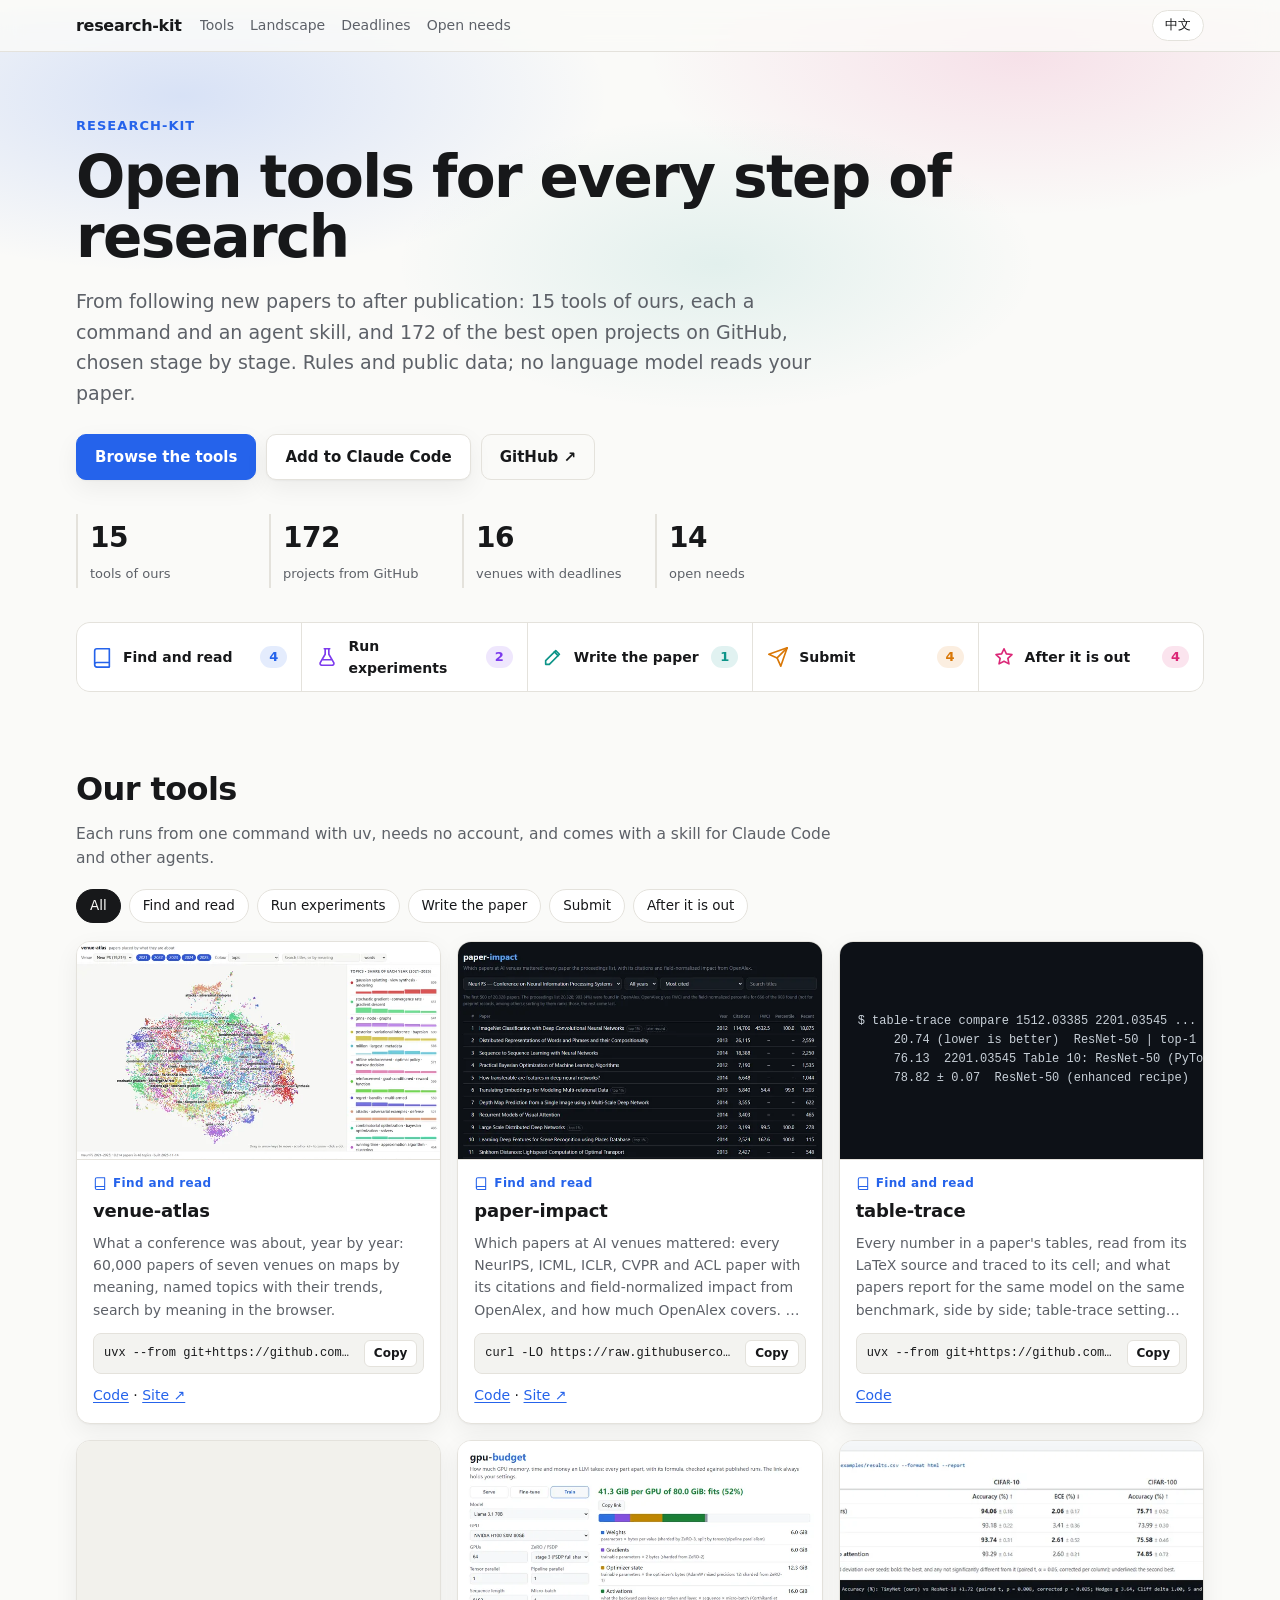
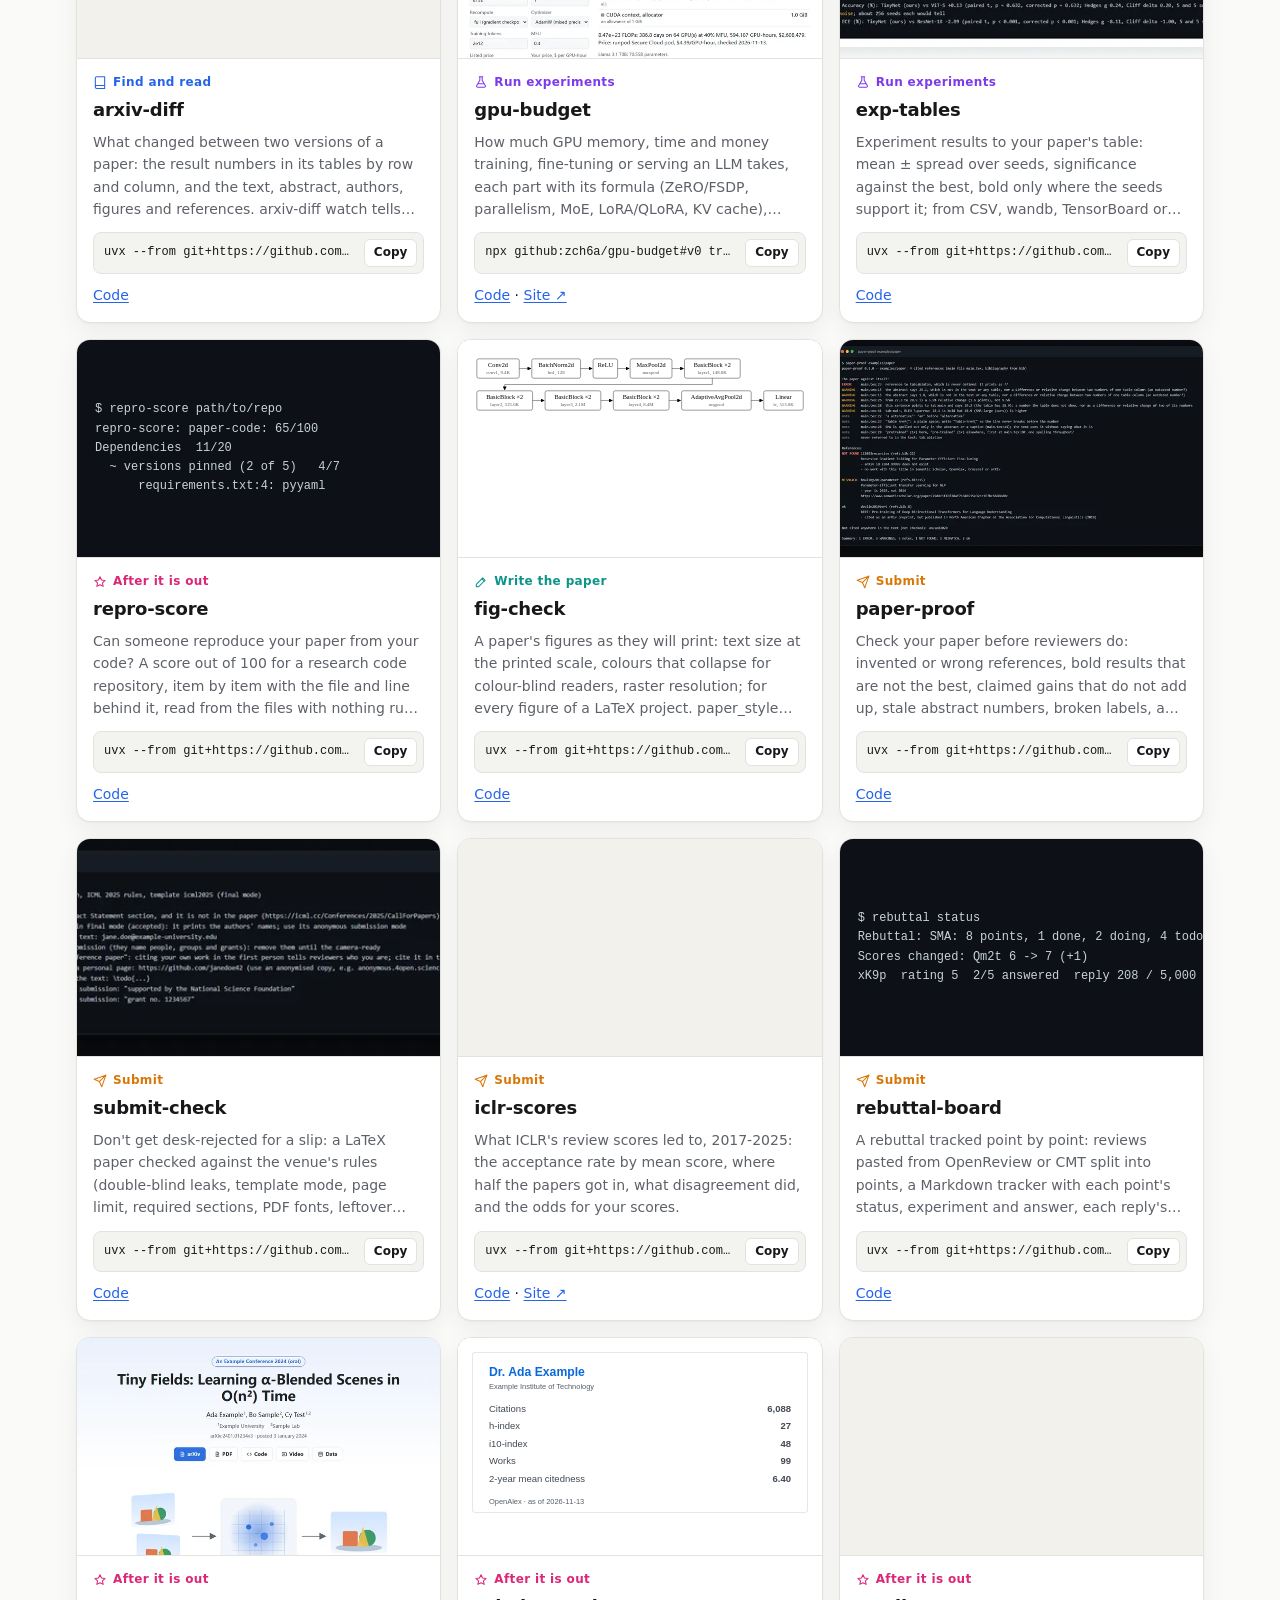
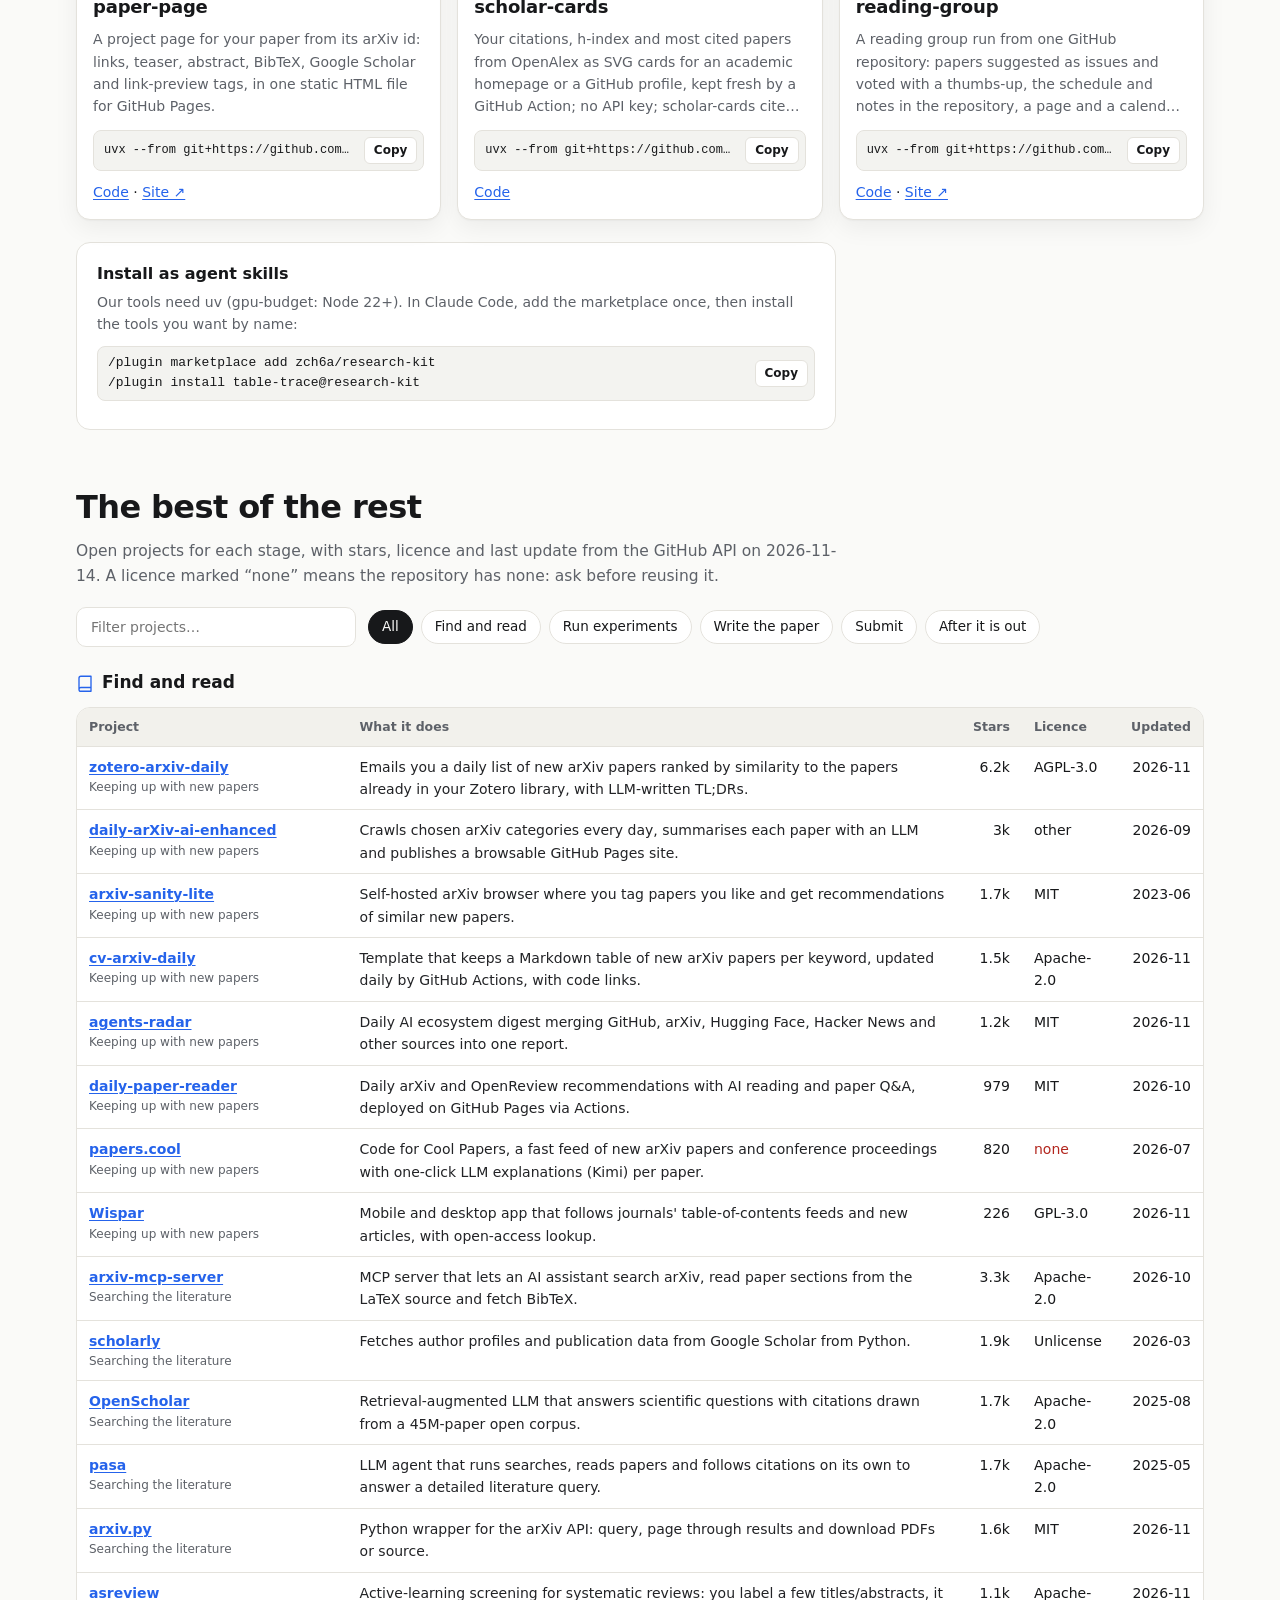
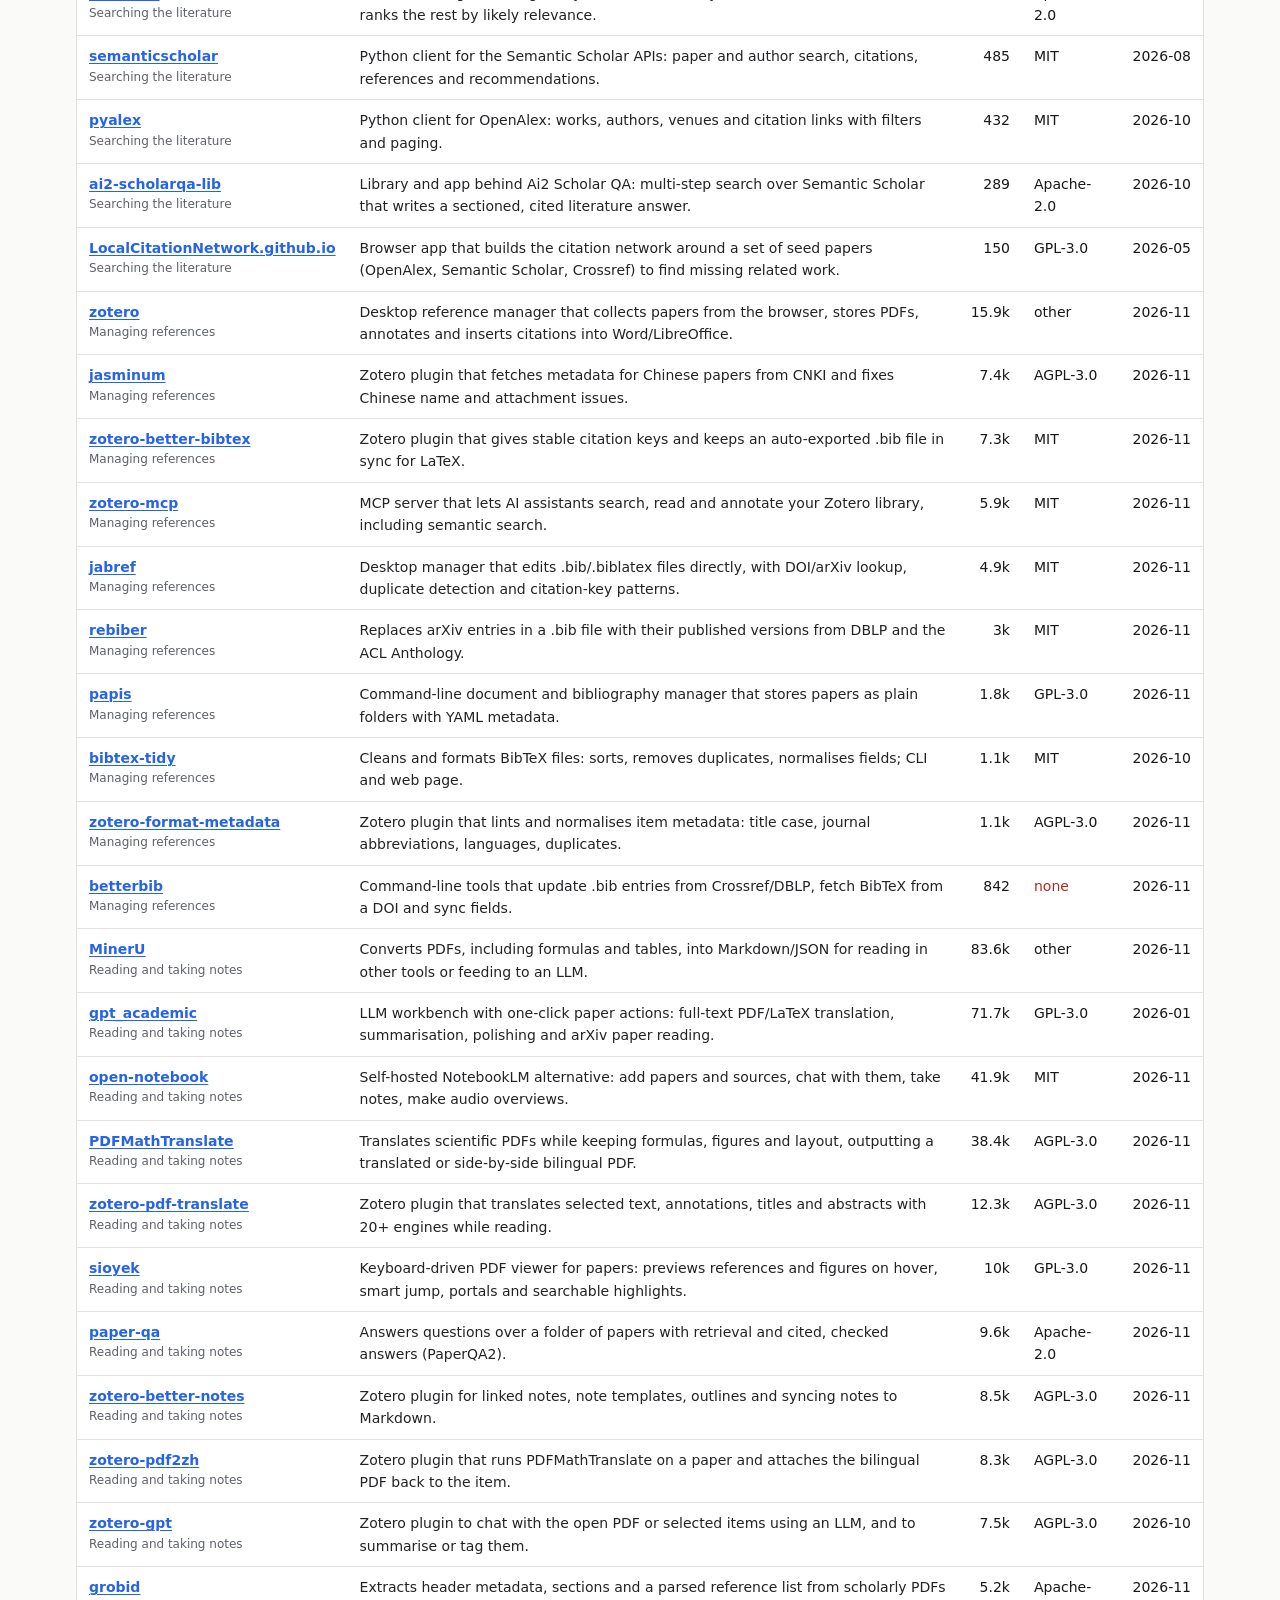
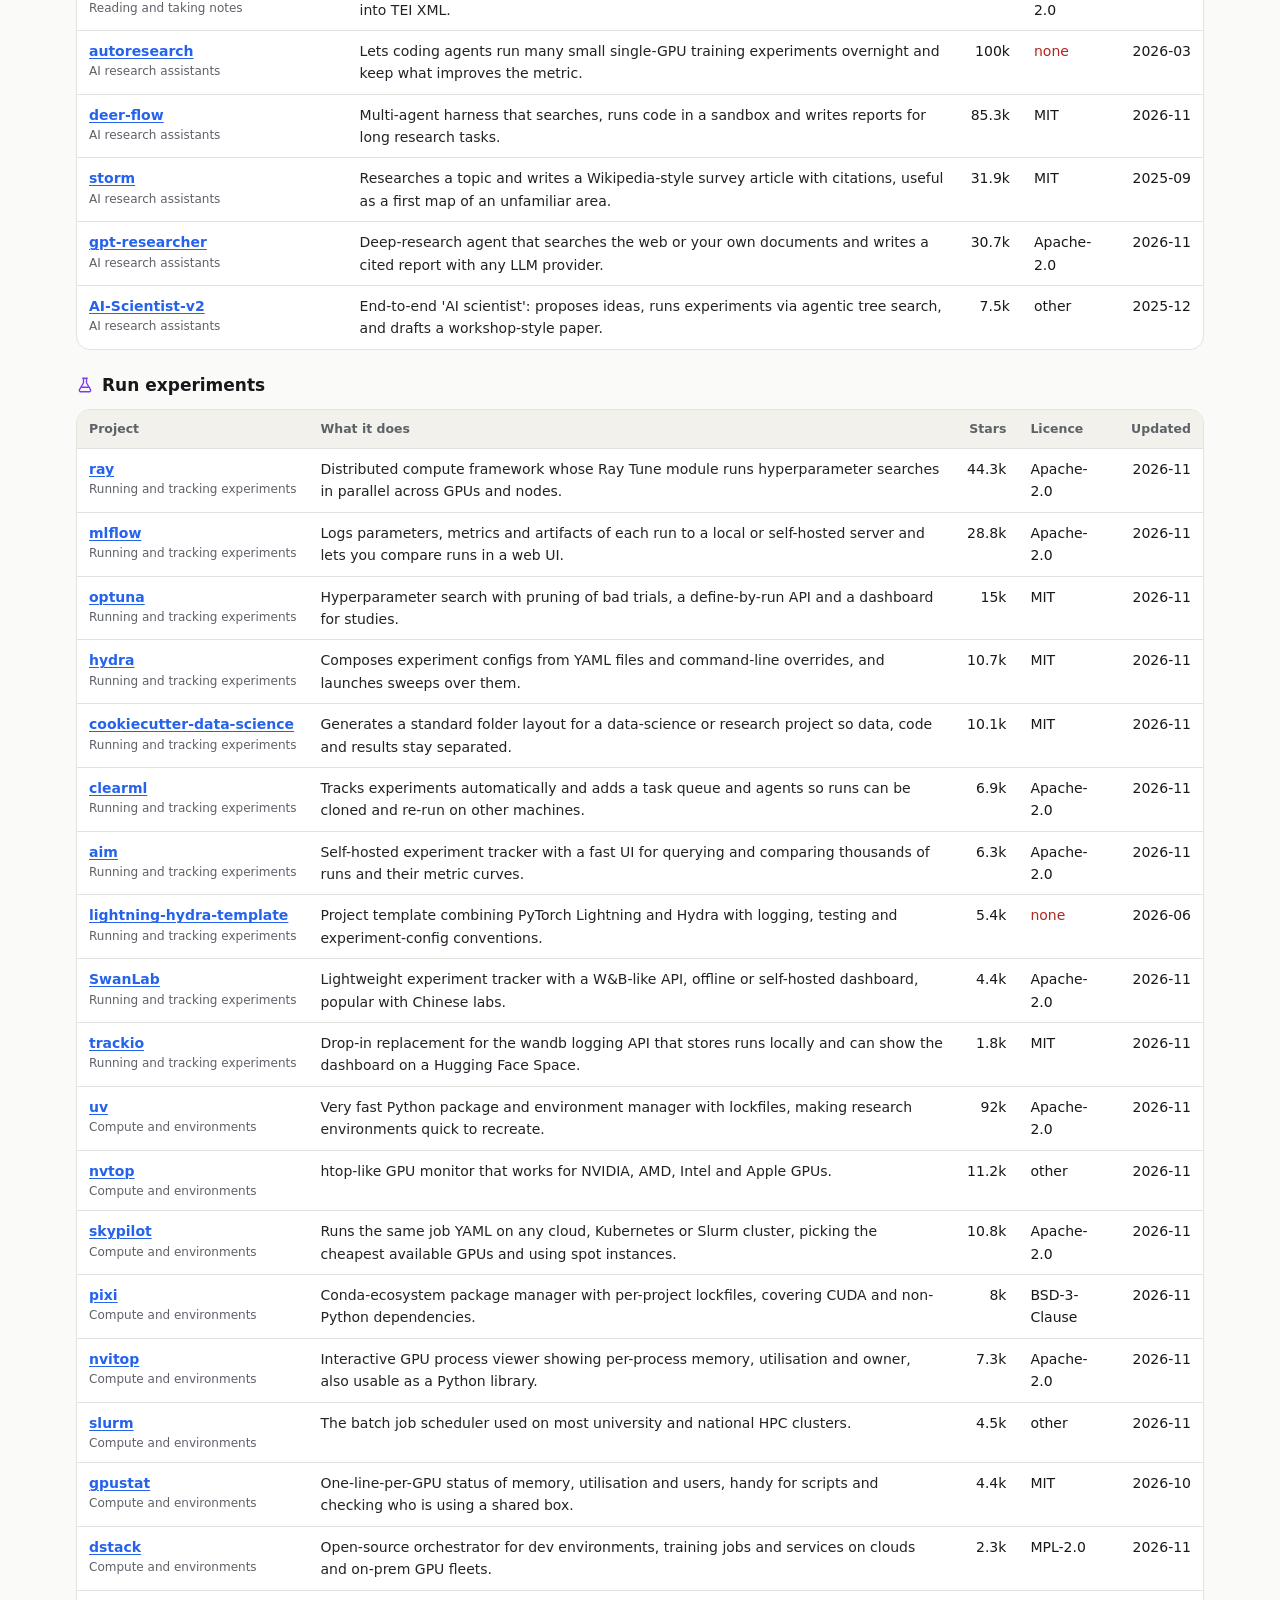
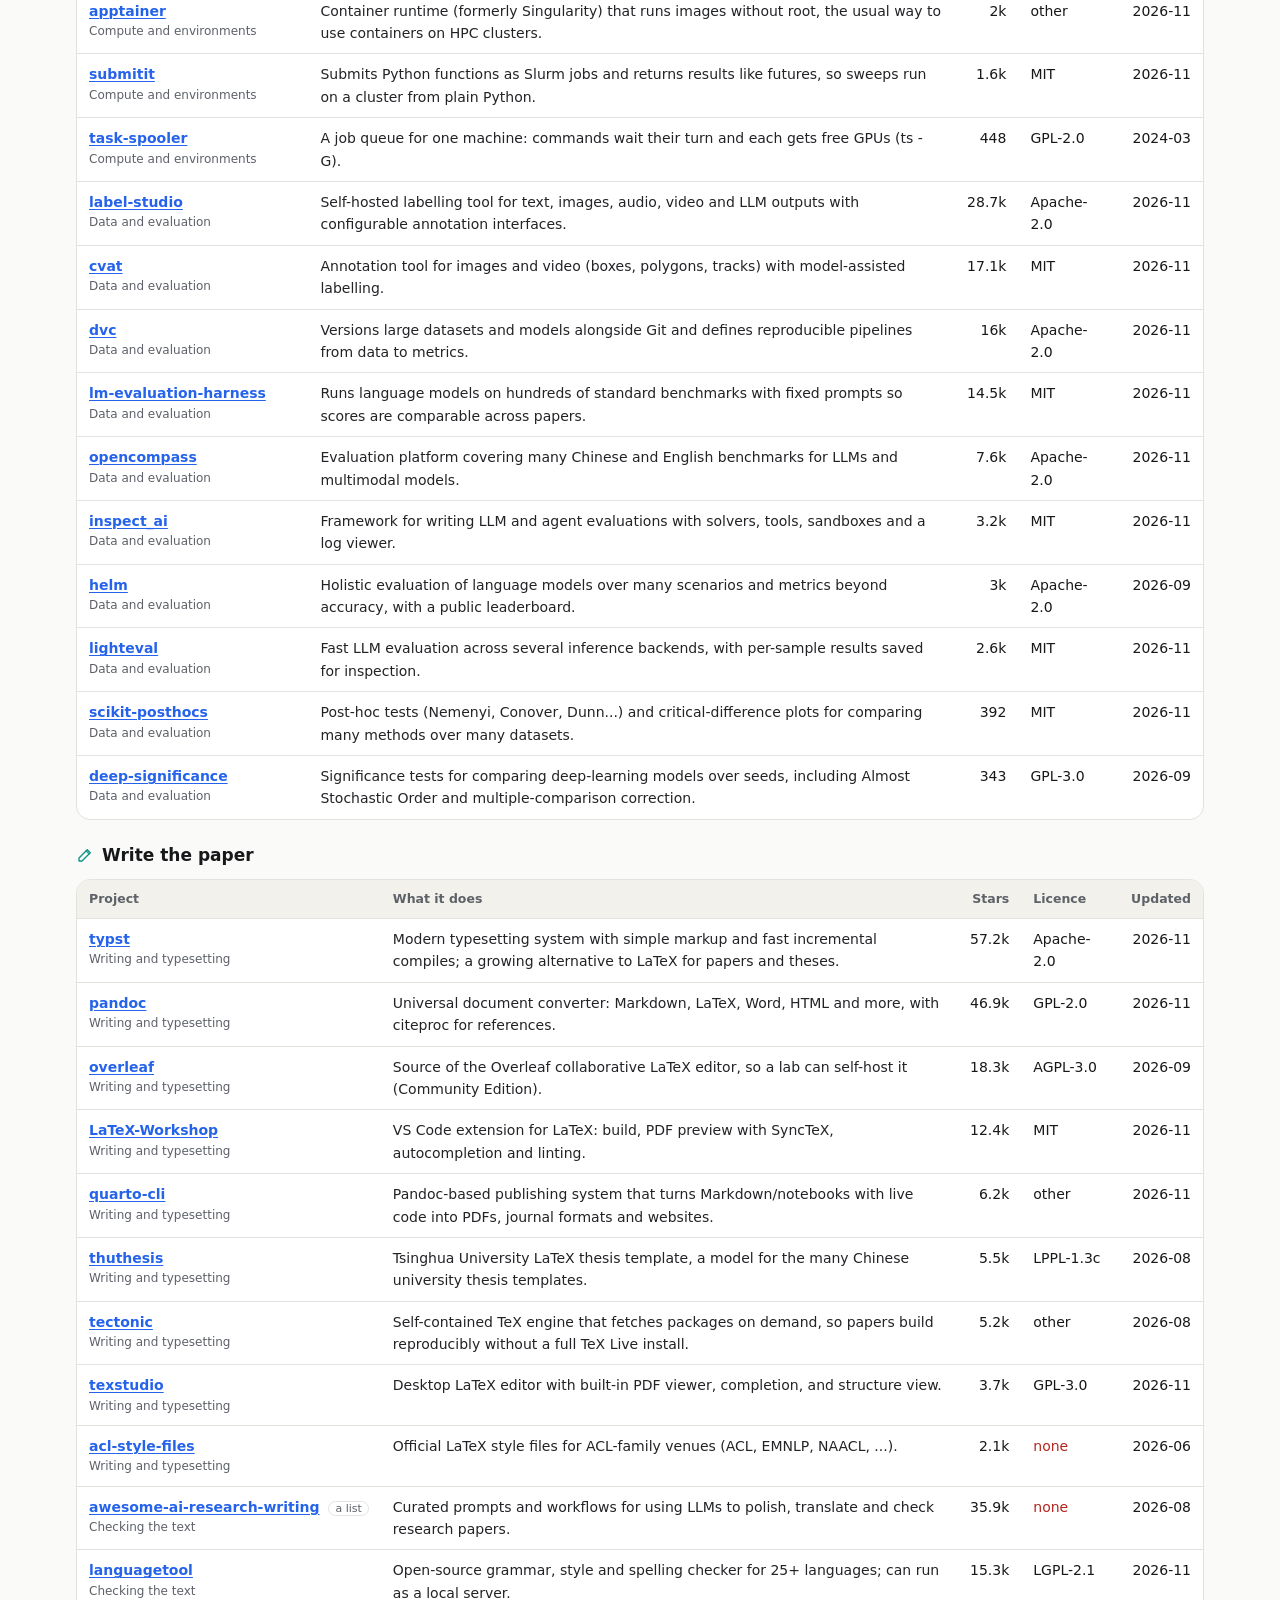
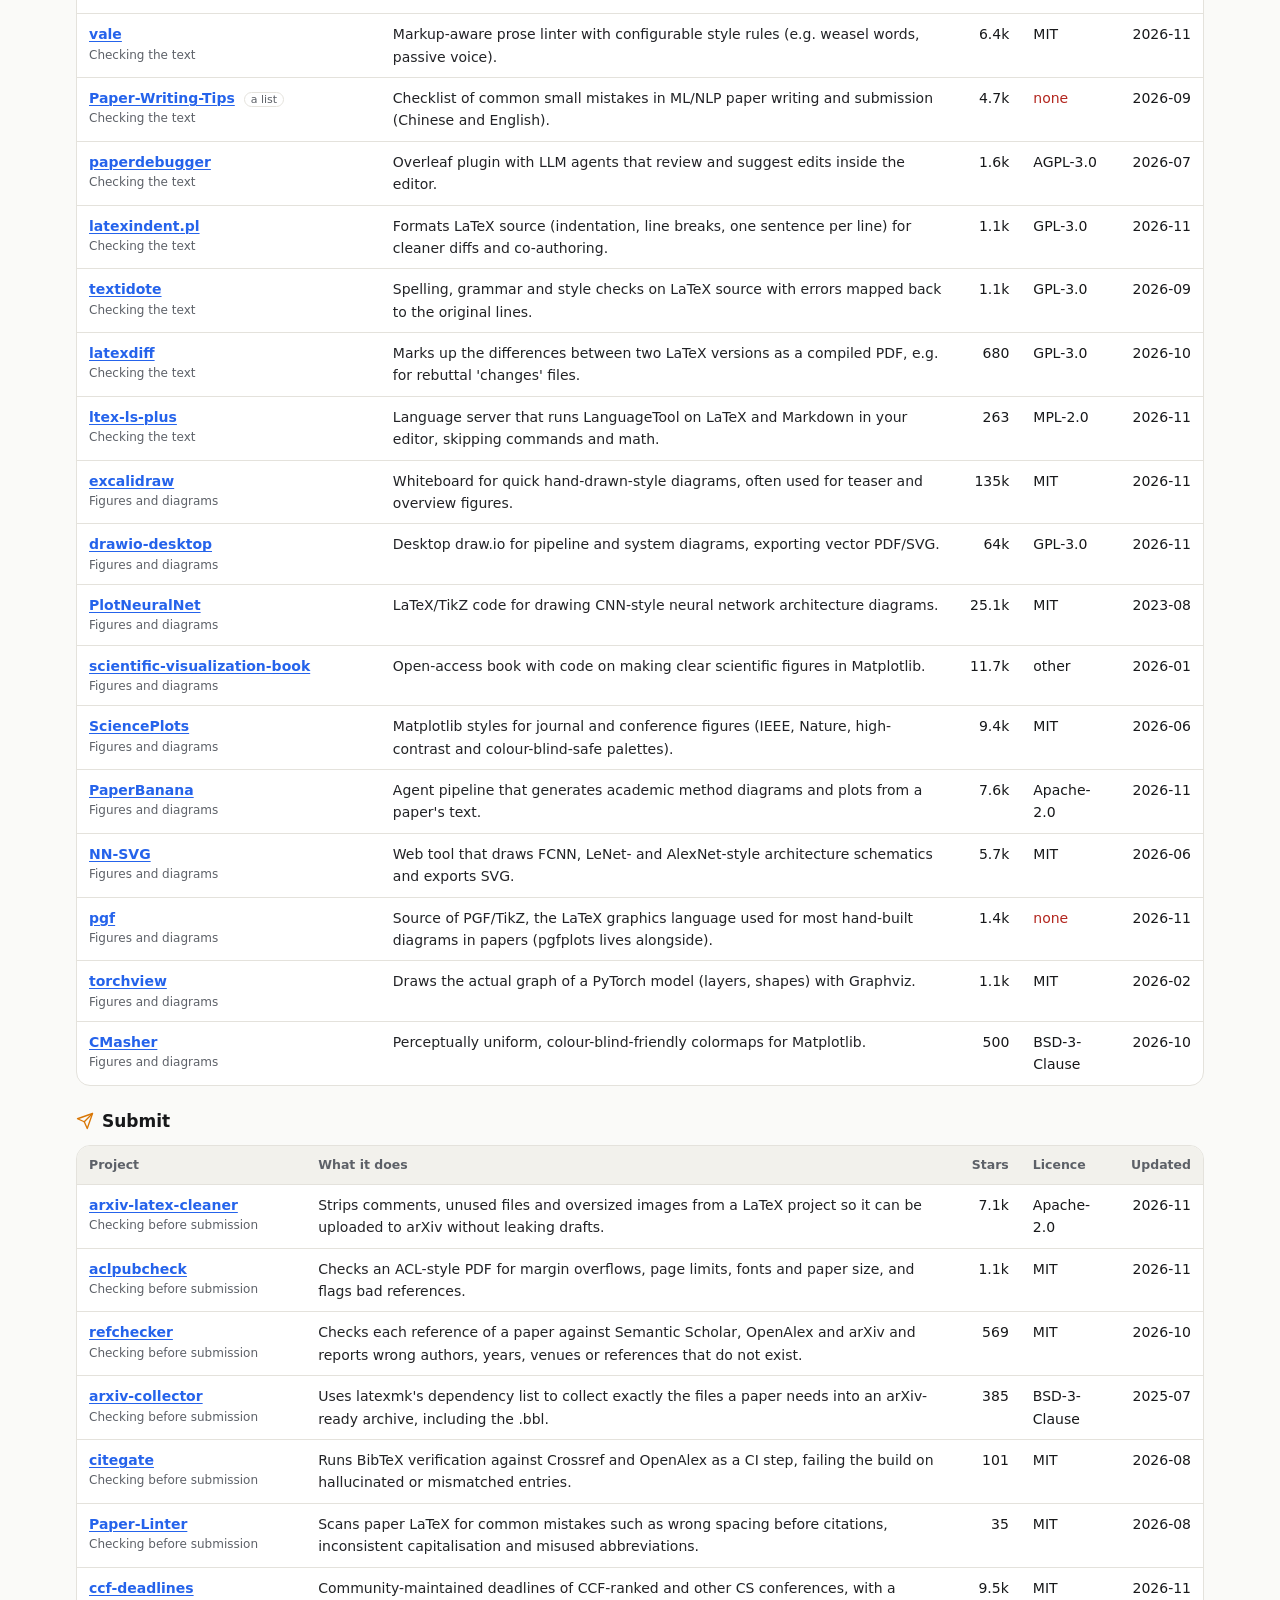
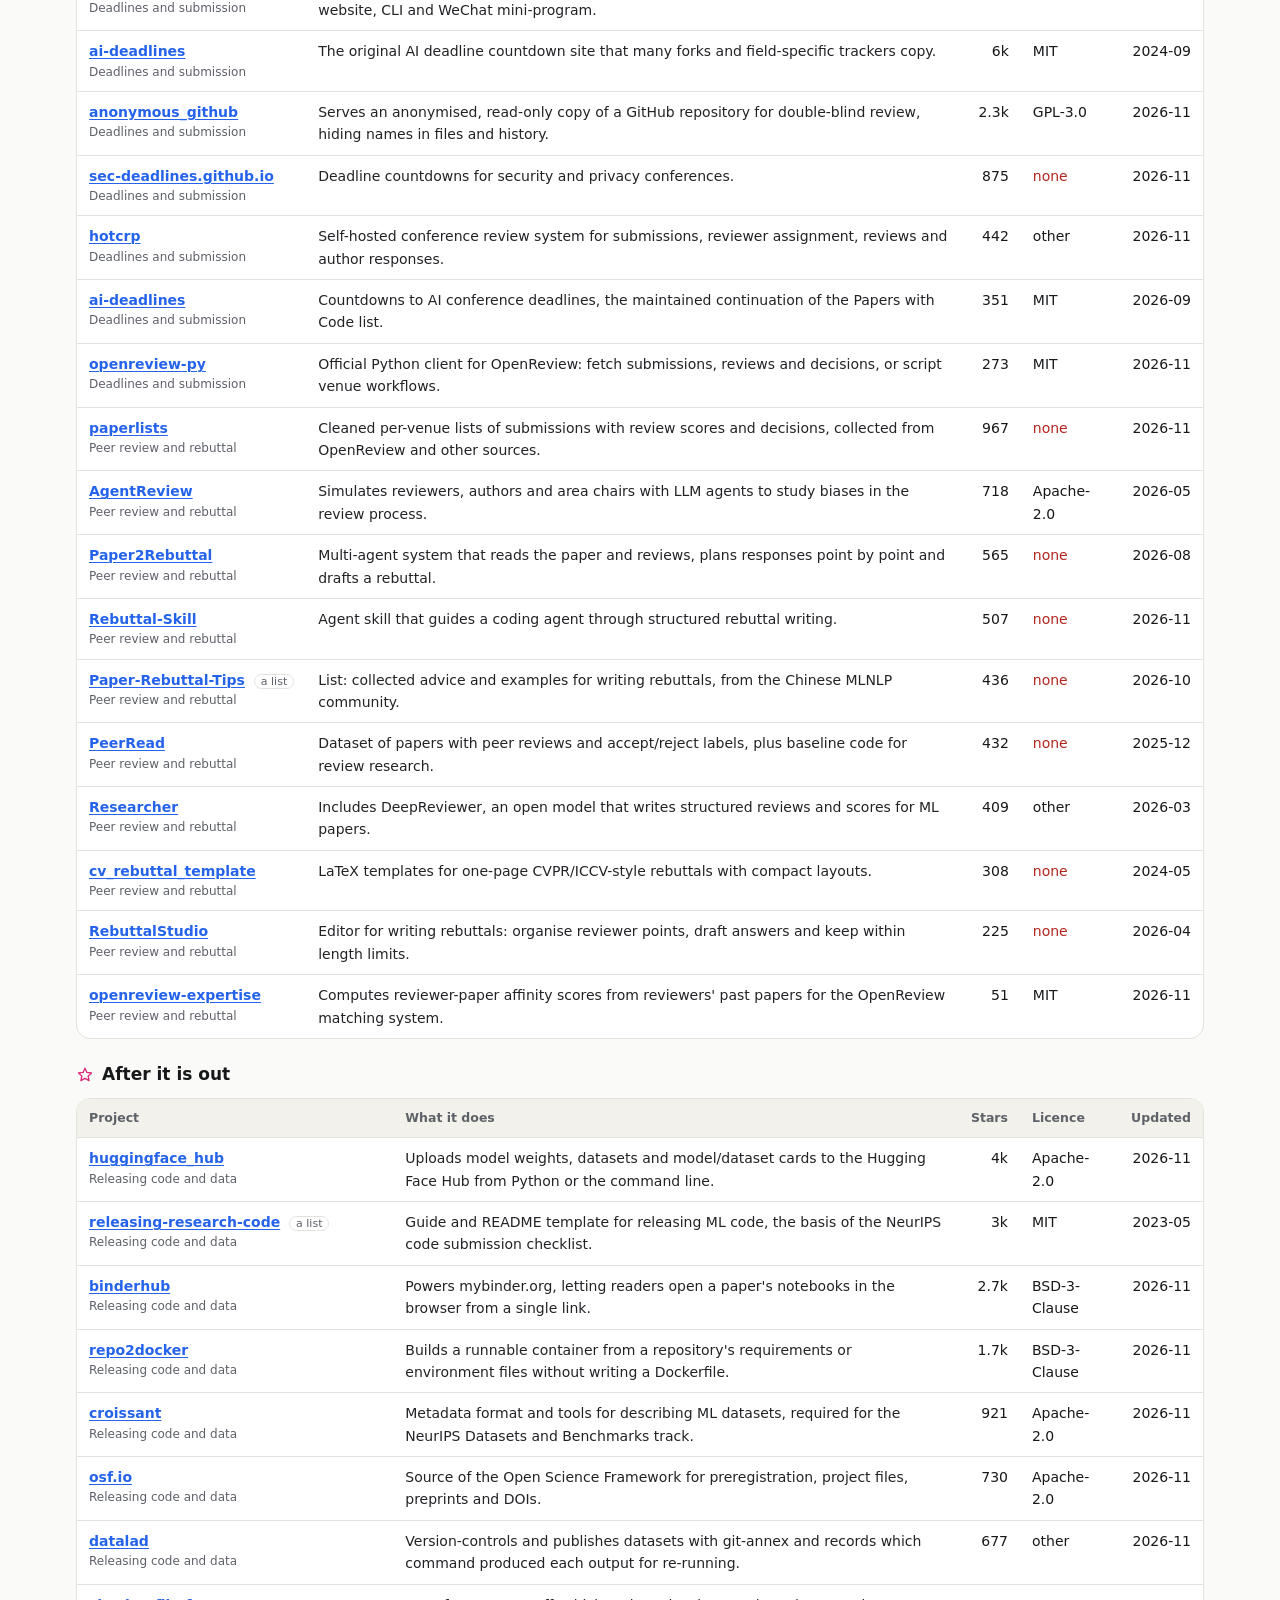
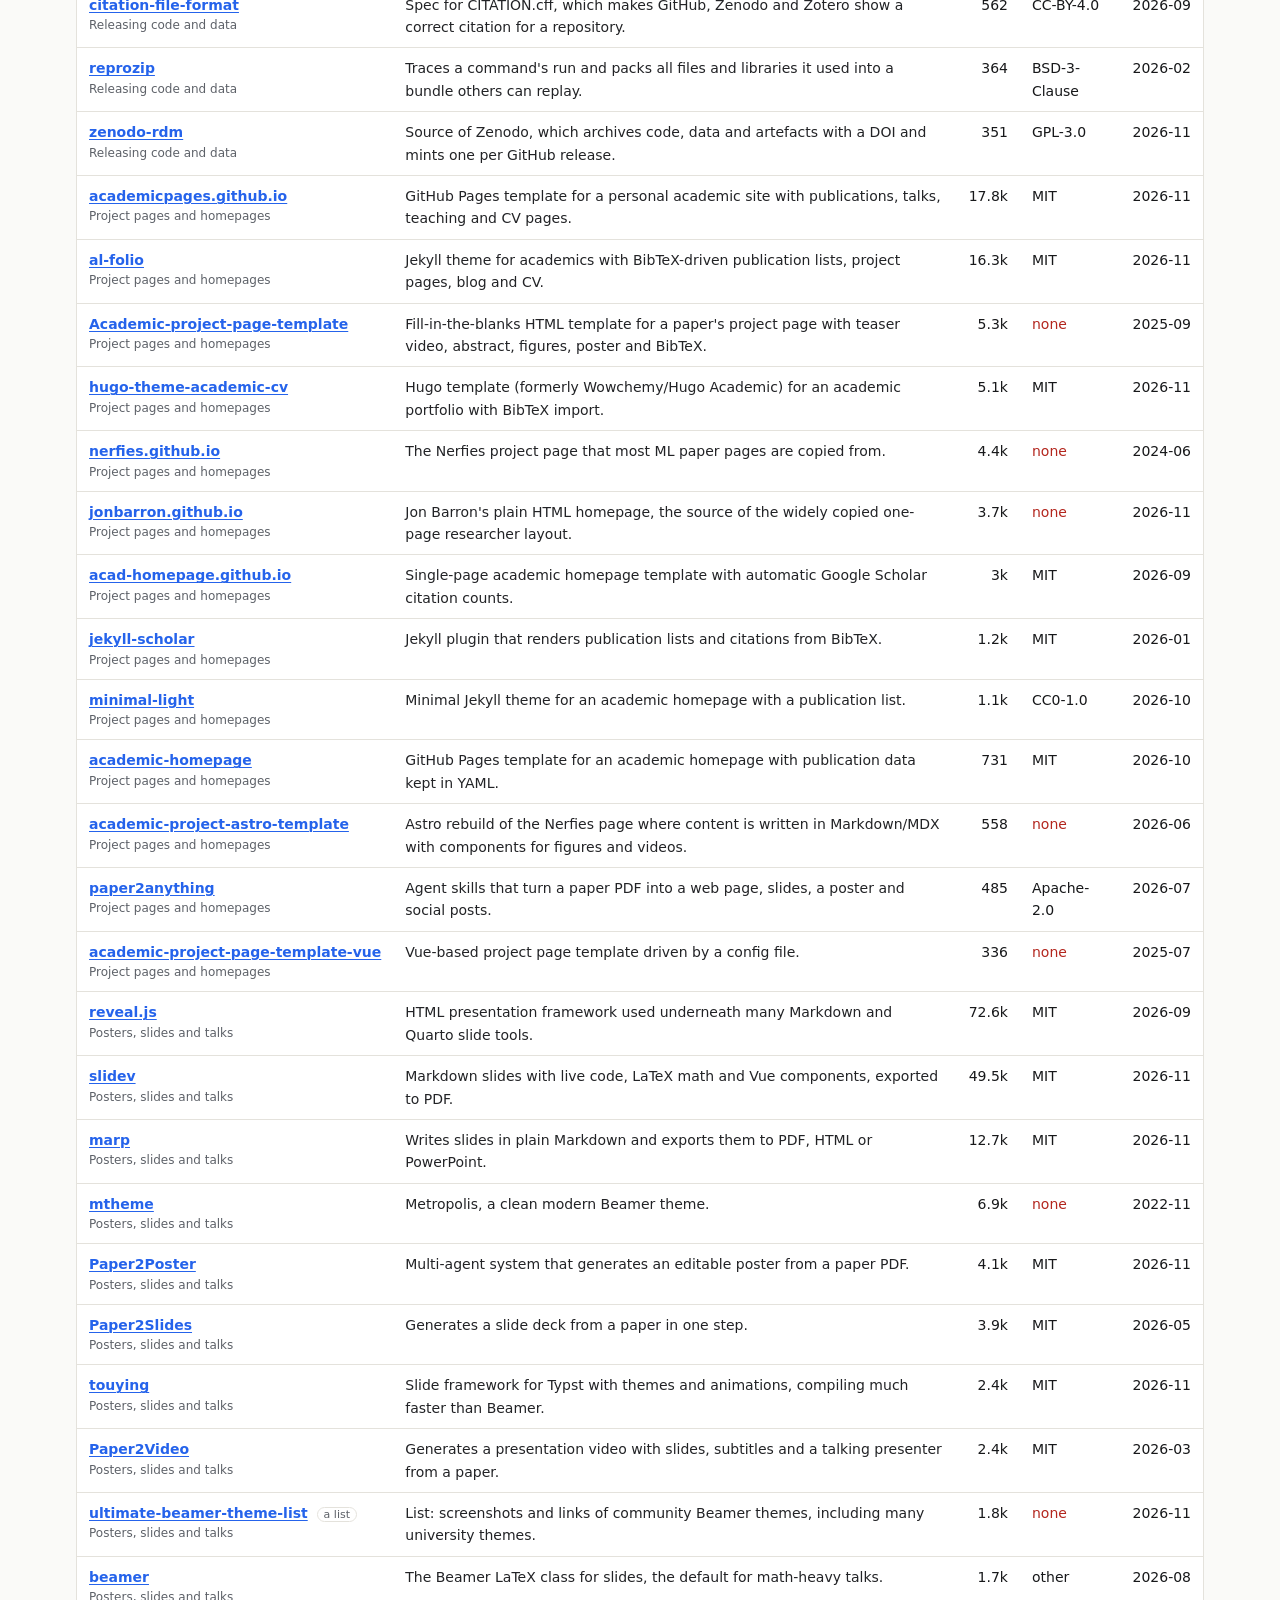
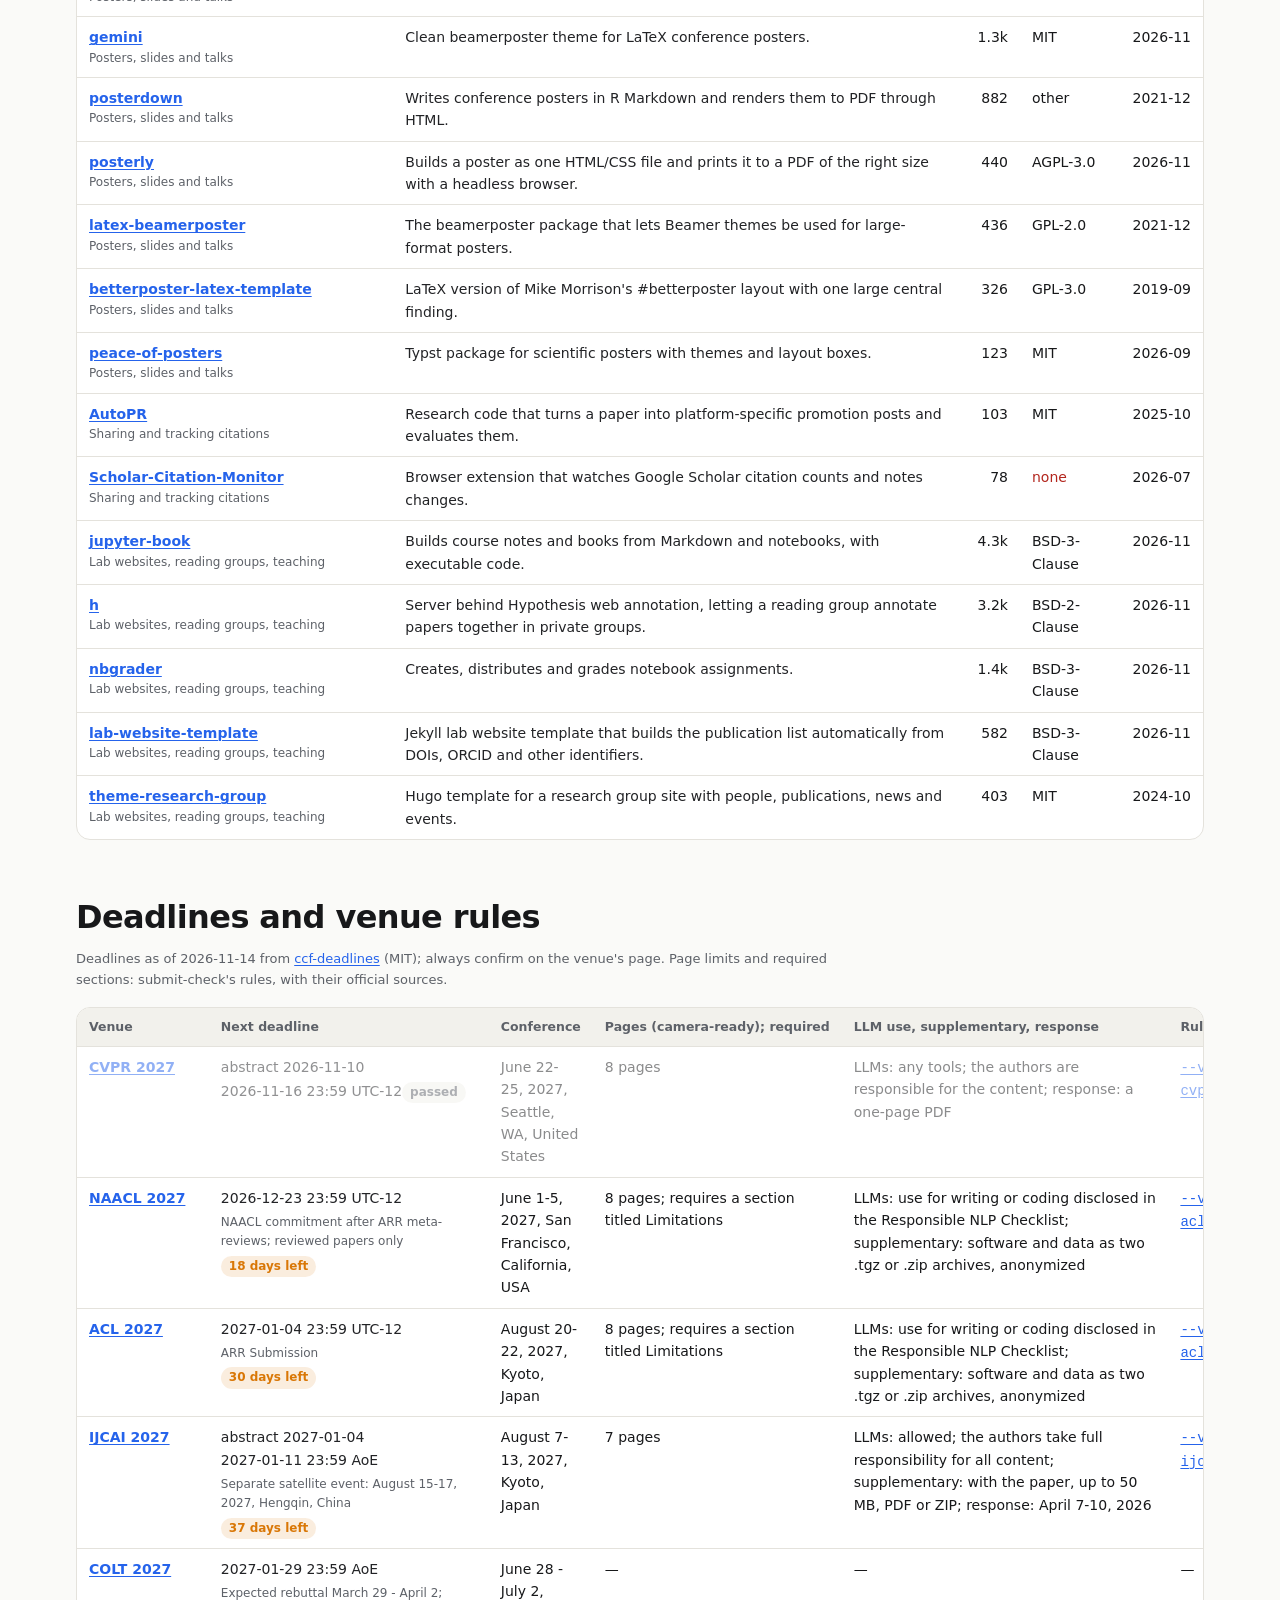
==== commit 9866423a: "paper-proof 0.4.0 (--fix): the .bib preprint-to-published need is covered" ====
--- a/site/index.html
+++ b/site/index.html
@@ -18,7 +18,7 @@
 <nav data-lang="en"><a href="#en-tools">Tools</a> <a href="#en-landscape">Landscape</a> <a href="#en-deadlines">Deadlines</a> <a href="#en-gaps">Open needs</a></nav><nav data-lang="zh" lang="zh-CN" hidden><a href="#zh-tools">工具</a> <a href="#zh-landscape">项目全景</a> <a href="#zh-deadlines">截稿日</a> <a href="#zh-gaps">待满足的需求</a></nav>
 <button type="button" id="lang" lang="zh-CN" hidden>中文</button></div></header>
 <main>
-<div data-lang="en"><section class="hero"><p class="kicker">research-kit</p><h1>Open tools for every step of research</h1><p class="lead">From following new papers to after publication: 15 tools of ours, each a command and an agent skill, and 172 of the best open projects on GitHub, chosen stage by stage. Rules and public data; no language model reads your paper.</p><div class="cta"><a class="btn primary" href="#en-tools">Browse the tools</a><button type="button" class="btn copy" data-copy="/plugin marketplace add zch6a/research-kit" data-done="Copied">Add to Claude Code</button><a class="btn ghost" href="https://github.com/zch6a/research-kit">GitHub ↗</a></div><ul class="stats"><li><b>15</b><span>tools of ours</span></li><li><b>172</b><span>projects from GitHub</span></li><li><b>16</b><span>venues with deadlines</span></li><li><b>15</b><span>open needs</span></li></ul><div class="flow" role="group" aria-label="stages"><button type="button" class="step" data-stage="read" data-s="read"><svg class="icon" width="22" height="22" viewBox="0 0 24 24" fill="none" stroke="currentColor" stroke-width="1.8" stroke-linecap="round" stroke-linejoin="round" aria-hidden="true"><path d="M4 5.5A2.5 2.5 0 0 1 6.5 3H20v15H6.5A2.5 2.5 0 0 0 4 20.5zM4 20.5A2.5 2.5 0 0 0 6.5 23H20v-5"/></svg><span>Find and read</span><b>4</b></button><button type="button" class="step" data-stage="experiment" data-s="experiment"><svg class="icon" width="22" height="22" viewBox="0 0 24 24" fill="none" stroke="currentColor" stroke-width="1.8" stroke-linecap="round" stroke-linejoin="round" aria-hidden="true"><path d="M9 3h6M10 3v6l-5.5 9.5A2 2 0 0 0 6.2 21h11.6a2 2 0 0 0 1.7-2.5L14 9V3"/><path d="M7.5 15h9"/></svg><span>Run experiments</span><b>2</b></button><button type="button" class="step" data-stage="write" data-s="write"><svg class="icon" width="22" height="22" viewBox="0 0 24 24" fill="none" stroke="currentColor" stroke-width="1.8" stroke-linecap="round" stroke-linejoin="round" aria-hidden="true"><path d="M4 20h4L19 9l-4-4L4 16z"/><path d="M13.5 6.5l4 4"/></svg><span>Write the paper</span><b>1</b></button><button type="button" class="step" data-stage="submit" data-s="submit"><svg class="icon" width="22" height="22" viewBox="0 0 24 24" fill="none" stroke="currentColor" stroke-width="1.8" stroke-linecap="round" stroke-linejoin="round" aria-hidden="true"><path d="M22 2 11 13"/><path d="M22 2 15 22l-4-9-9-4z"/></svg><span>Submit</span><b>4</b></button><button type="button" class="step" data-stage="after" data-s="after"><svg class="icon" width="22" height="22" viewBox="0 0 24 24" fill="none" stroke="currentColor" stroke-width="1.8" stroke-linecap="round" stroke-linejoin="round" aria-hidden="true"><path d="M12 3l2.6 5.6 6.1.7-4.5 4.2 1.2 6L12 16.6 6.6 19.5l1.2-6-4.5-4.2 6.1-.7z"/></svg><span>After it is out</span><b>4</b></button></div></section><section id="en-tools" class="block"><div class="head"><h2>Our tools</h2><p>Each runs from one command with uv, needs no account, and comes with a skill for Claude Code and other agents.</p></div><div class="filters" role="tablist"><button type="button" class="chip on" data-filter="all">All</button><button type="button" class="chip" data-filter="read" data-s="read">Find and read</button><button type="button" class="chip" data-filter="experiment" data-s="experiment">Run experiments</button><button type="button" class="chip" data-filter="write" data-s="write">Write the paper</button><button type="button" class="chip" data-filter="submit" data-s="submit">Submit</button><button type="button" class="chip" data-filter="after" data-s="after">After it is out</button></div><div class="tools"><article class="tool" data-stage="read" data-s="read"><div class="shot"><img src="img/venue-atlas.webp" alt="" loading="lazy" decoding="async"></div><div class="body"><p class="stage"><svg class="icon" width="14" height="14" viewBox="0 0 24 24" fill="none" stroke="currentColor" stroke-width="1.8" stroke-linecap="round" stroke-linejoin="round" aria-hidden="true"><path d="M4 5.5A2.5 2.5 0 0 1 6.5 3H20v15H6.5A2.5 2.5 0 0 0 4 20.5zM4 20.5A2.5 2.5 0 0 0 6.5 23H20v-5"/></svg>Find and read</p><h3>venue-atlas</h3><p class="desc">What a conference was about, year by year: 60,000 papers of seven venues on maps by meaning, named topics with their trends, search by meaning in the browser.</p><div class="cmd"><code>uvx --from git+https://github.com/zch6a/venue-atlas@v0 venue-atlas model    # the model, 30 MB, once</code><button type="button" class="mini copy" data-copy="uvx --from git+https://github.com/zch6a/venue-atlas@v0 venue-atlas model    # the model, 30 MB, once
+<div data-lang="en"><section class="hero"><p class="kicker">research-kit</p><h1>Open tools for every step of research</h1><p class="lead">From following new papers to after publication: 15 tools of ours, each a command and an agent skill, and 172 of the best open projects on GitHub, chosen stage by stage. Rules and public data; no language model reads your paper.</p><div class="cta"><a class="btn primary" href="#en-tools">Browse the tools</a><button type="button" class="btn copy" data-copy="/plugin marketplace add zch6a/research-kit" data-done="Copied">Add to Claude Code</button><a class="btn ghost" href="https://github.com/zch6a/research-kit">GitHub ↗</a></div><ul class="stats"><li><b>15</b><span>tools of ours</span></li><li><b>172</b><span>projects from GitHub</span></li><li><b>16</b><span>venues with deadlines</span></li><li><b>14</b><span>open needs</span></li></ul><div class="flow" role="group" aria-label="stages"><button type="button" class="step" data-stage="read" data-s="read"><svg class="icon" width="22" height="22" viewBox="0 0 24 24" fill="none" stroke="currentColor" stroke-width="1.8" stroke-linecap="round" stroke-linejoin="round" aria-hidden="true"><path d="M4 5.5A2.5 2.5 0 0 1 6.5 3H20v15H6.5A2.5 2.5 0 0 0 4 20.5zM4 20.5A2.5 2.5 0 0 0 6.5 23H20v-5"/></svg><span>Find and read</span><b>4</b></button><button type="button" class="step" data-stage="experiment" data-s="experiment"><svg class="icon" width="22" height="22" viewBox="0 0 24 24" fill="none" stroke="currentColor" stroke-width="1.8" stroke-linecap="round" stroke-linejoin="round" aria-hidden="true"><path d="M9 3h6M10 3v6l-5.5 9.5A2 2 0 0 0 6.2 21h11.6a2 2 0 0 0 1.7-2.5L14 9V3"/><path d="M7.5 15h9"/></svg><span>Run experiments</span><b>2</b></button><button type="button" class="step" data-stage="write" data-s="write"><svg class="icon" width="22" height="22" viewBox="0 0 24 24" fill="none" stroke="currentColor" stroke-width="1.8" stroke-linecap="round" stroke-linejoin="round" aria-hidden="true"><path d="M4 20h4L19 9l-4-4L4 16z"/><path d="M13.5 6.5l4 4"/></svg><span>Write the paper</span><b>1</b></button><button type="button" class="step" data-stage="submit" data-s="submit"><svg class="icon" width="22" height="22" viewBox="0 0 24 24" fill="none" stroke="currentColor" stroke-width="1.8" stroke-linecap="round" strok